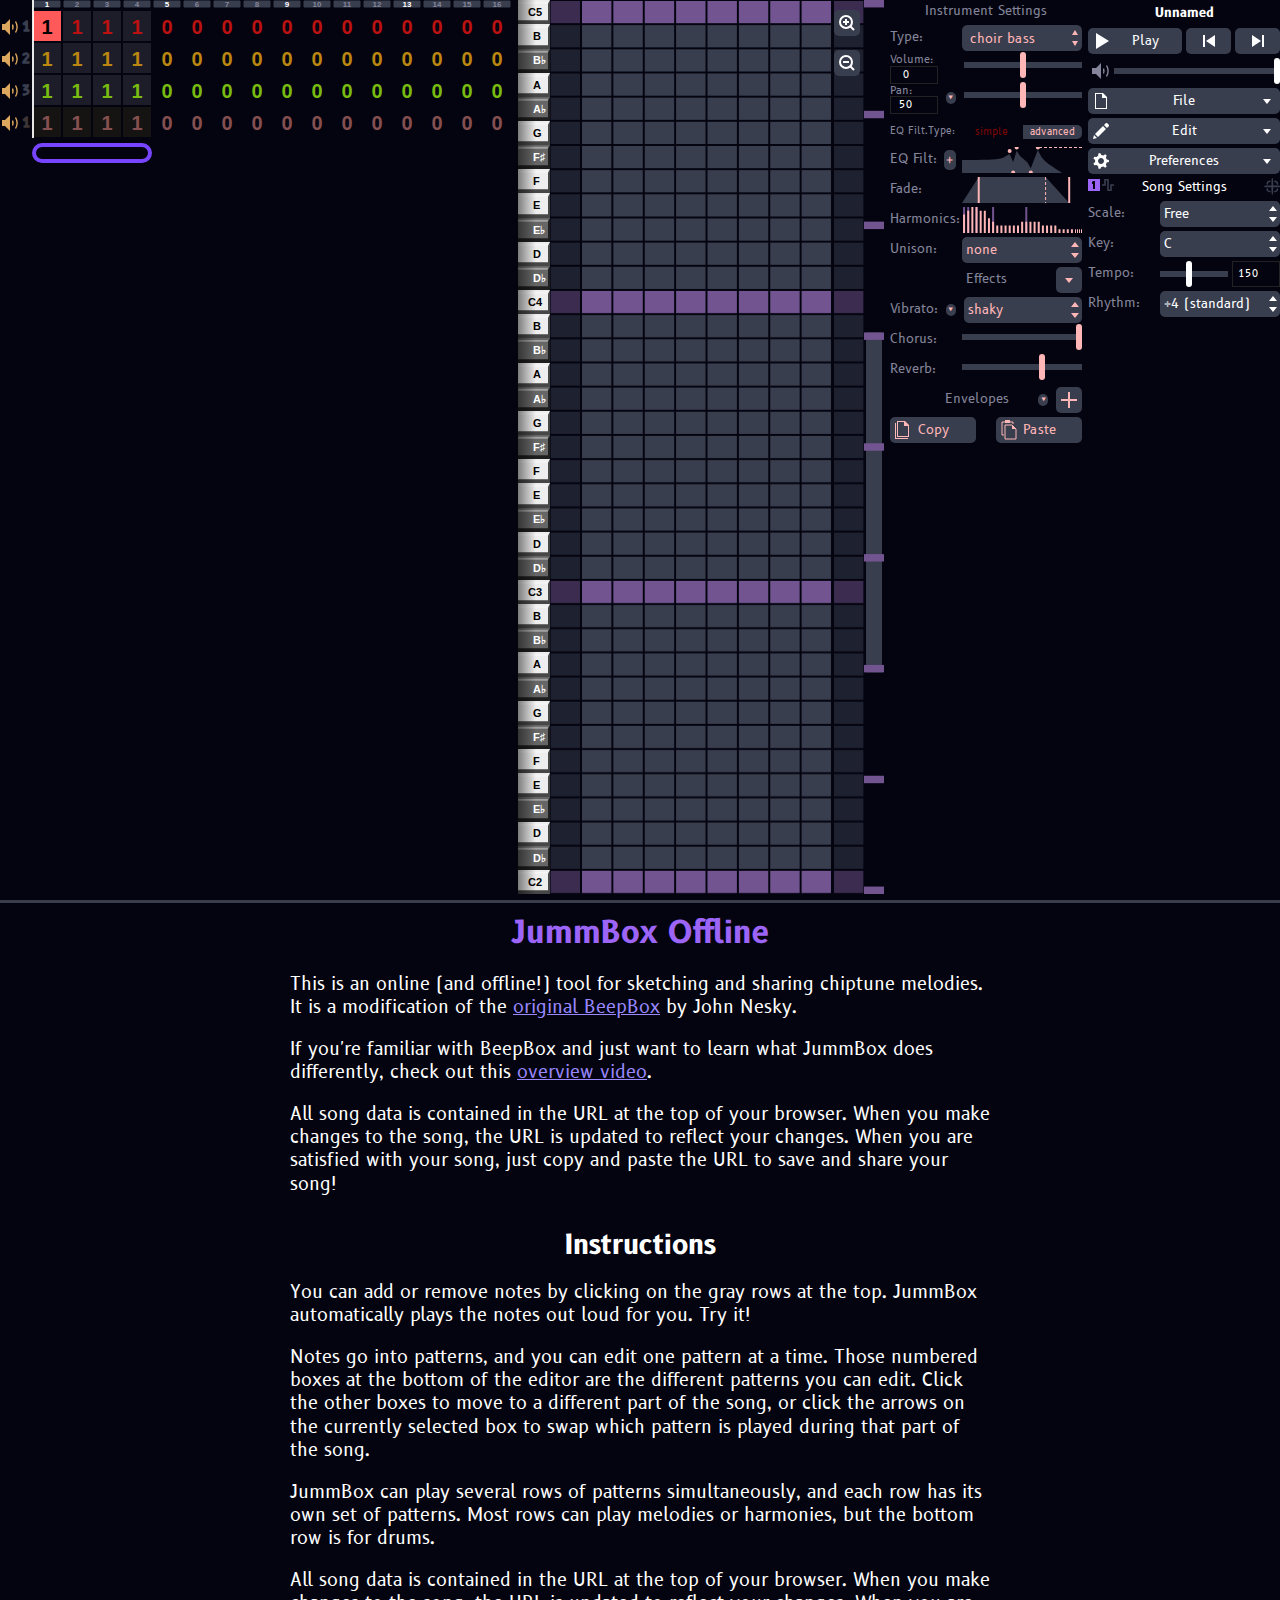
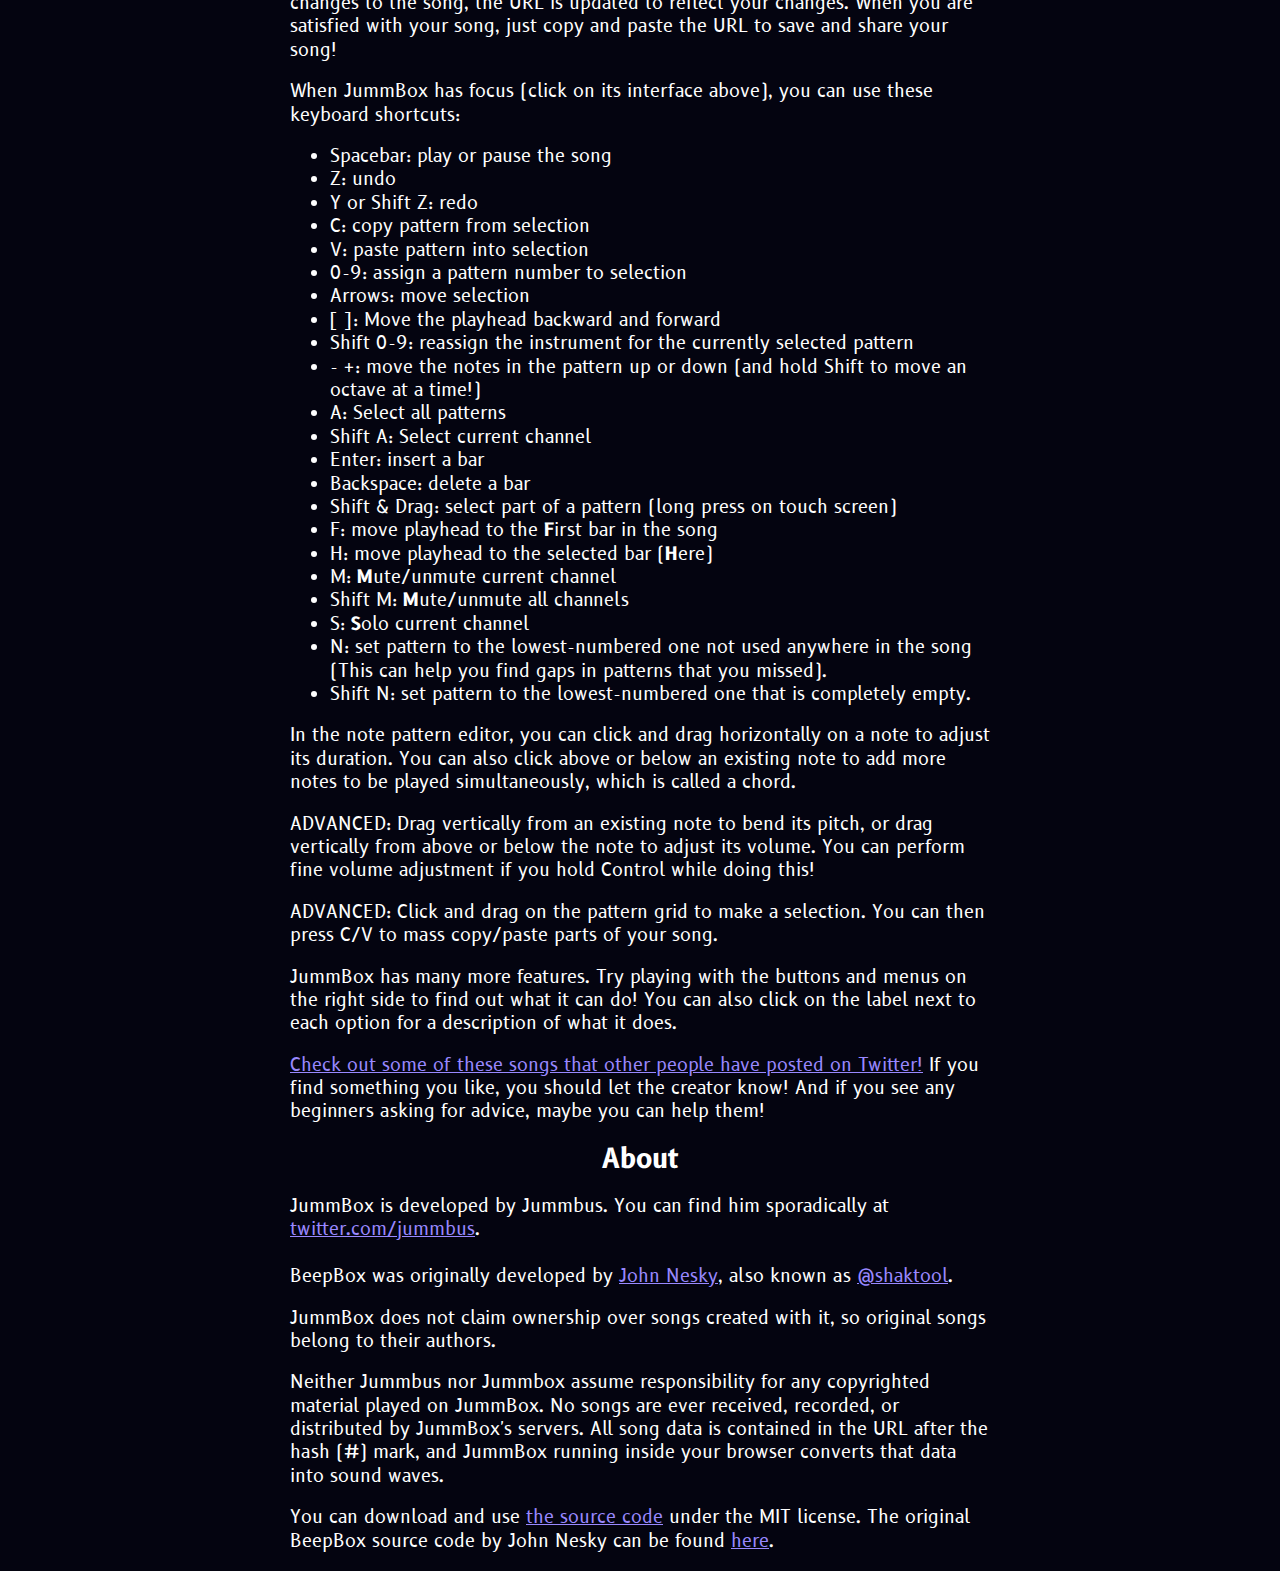
==== jummbox_offline.html @ 0d157c4c "typescript is terrible bro" ====
<!DOCTYPE html>
<html lang="en">
<head>
    <link rel='shortcut icon' type='image/x-icon' href='./favicon.ico' />
    <!-- CDN for jQuery and select2 -->
	<!--
    <script src="offline_deps/jquery-3.4.1.min.js"></script>
    <link href="offline_deps/select2.min.css" rel="stylesheet" />
    <script src="offline_deps/select2.min.js"></script>
	-->
	<script>
/*! jQuery v3.4.1 | (c) JS Foundation and other contributors | jquery.org/license */
!function(e,t){"use strict";"object"==typeof module&&"object"==typeof module.exports?module.exports=e.document?t(e,!0):function(e){if(!e.document)throw new Error("jQuery requires a window with a document");return t(e)}:t(e)}("undefined"!=typeof window?window:this,function(C,e){"use strict";var t=[],E=C.document,r=Object.getPrototypeOf,s=t.slice,g=t.concat,u=t.push,i=t.indexOf,n={},o=n.toString,v=n.hasOwnProperty,a=v.toString,l=a.call(Object),y={},m=function(e){return"function"==typeof e&&"number"!=typeof e.nodeType},x=function(e){return null!=e&&e===e.window},c={type:!0,src:!0,nonce:!0,noModule:!0};function b(e,t,n){var r,i,o=(n=n||E).createElement("script");if(o.text=e,t)for(r in c)(i=t[r]||t.getAttribute&&t.getAttribute(r))&&o.setAttribute(r,i);n.head.appendChild(o).parentNode.removeChild(o)}function w(e){return null==e?e+"":"object"==typeof e||"function"==typeof e?n[o.call(e)]||"object":typeof e}var f="3.4.1",k=function(e,t){return new k.fn.init(e,t)},p=/^[\s\uFEFF\xA0]+|[\s\uFEFF\xA0]+$/g;function d(e){var t=!!e&&"length"in e&&e.length,n=w(e);return!m(e)&&!x(e)&&("array"===n||0===t||"number"==typeof t&&0<t&&t-1 in e)}k.fn=k.prototype={jquery:f,constructor:k,length:0,toArray:function(){return s.call(this)},get:function(e){return null==e?s.call(this):e<0?this[e+this.length]:this[e]},pushStack:function(e){var t=k.merge(this.constructor(),e);return t.prevObject=this,t},each:function(e){return k.each(this,e)},map:function(n){return this.pushStack(k.map(this,function(e,t){return n.call(e,t,e)}))},slice:function(){return this.pushStack(s.apply(this,arguments))},first:function(){return this.eq(0)},last:function(){return this.eq(-1)},eq:function(e){var t=this.length,n=+e+(e<0?t:0);return this.pushStack(0<=n&&n<t?[this[n]]:[])},end:function(){return this.prevObject||this.constructor()},push:u,sort:t.sort,splice:t.splice},k.extend=k.fn.extend=function(){var e,t,n,r,i,o,a=arguments[0]||{},s=1,u=arguments.length,l=!1;for("boolean"==typeof a&&(l=a,a=arguments[s]||{},s++),"object"==typeof a||m(a)||(a={}),s===u&&(a=this,s--);s<u;s++)if(null!=(e=arguments[s]))for(t in e)r=e[t],"__proto__"!==t&&a!==r&&(l&&r&&(k.isPlainObject(r)||(i=Array.isArray(r)))?(n=a[t],o=i&&!Array.isArray(n)?[]:i||k.isPlainObject(n)?n:{},i=!1,a[t]=k.extend(l,o,r)):void 0!==r&&(a[t]=r));return a},k.extend({expando:"jQuery"+(f+Math.random()).replace(/\D/g,""),isReady:!0,error:function(e){throw new Error(e)},noop:function(){},isPlainObject:function(e){var t,n;return!(!e||"[object Object]"!==o.call(e))&&(!(t=r(e))||"function"==typeof(n=v.call(t,"constructor")&&t.constructor)&&a.call(n)===l)},isEmptyObject:function(e){var t;for(t in e)return!1;return!0},globalEval:function(e,t){b(e,{nonce:t&&t.nonce})},each:function(e,t){var n,r=0;if(d(e)){for(n=e.length;r<n;r++)if(!1===t.call(e[r],r,e[r]))break}else for(r in e)if(!1===t.call(e[r],r,e[r]))break;return e},trim:function(e){return null==e?"":(e+"").replace(p,"")},makeArray:function(e,t){var n=t||[];return null!=e&&(d(Object(e))?k.merge(n,"string"==typeof e?[e]:e):u.call(n,e)),n},inArray:function(e,t,n){return null==t?-1:i.call(t,e,n)},merge:function(e,t){for(var n=+t.length,r=0,i=e.length;r<n;r++)e[i++]=t[r];return e.length=i,e},grep:function(e,t,n){for(var r=[],i=0,o=e.length,a=!n;i<o;i++)!t(e[i],i)!==a&&r.push(e[i]);return r},map:function(e,t,n){var r,i,o=0,a=[];if(d(e))for(r=e.length;o<r;o++)null!=(i=t(e[o],o,n))&&a.push(i);else for(o in e)null!=(i=t(e[o],o,n))&&a.push(i);return g.apply([],a)},guid:1,support:y}),"function"==typeof Symbol&&(k.fn[Symbol.iterator]=t[Symbol.iterator]),k.each("Boolean Number String Function Array Date RegExp Object Error Symbol".split(" "),function(e,t){n["[object "+t+"]"]=t.toLowerCase()});var h=function(n){var e,d,b,o,i,h,f,g,w,u,l,T,C,a,E,v,s,c,y,k="sizzle"+1*new Date,m=n.document,S=0,r=0,p=ue(),x=ue(),N=ue(),A=ue(),D=function(e,t){return e===t&&(l=!0),0},j={}.hasOwnProperty,t=[],q=t.pop,L=t.push,H=t.push,O=t.slice,P=function(e,t){for(var n=0,r=e.length;n<r;n++)if(e[n]===t)return n;return-1},R="checked|selected|async|autofocus|autoplay|controls|defer|disabled|hidden|ismap|loop|multiple|open|readonly|required|scoped",M="[\\x20\\t\\r\\n\\f]",I="(?:\\\\.|[\\w-]|[^\0-\\xa0])+",W="\\["+M+"*("+I+")(?:"+M+"*([*^$|!~]?=)"+M+"*(?:'((?:\\\\.|[^\\\\'])*)'|\"((?:\\\\.|[^\\\\\"])*)\"|("+I+"))|)"+M+"*\\]",$=":("+I+")(?:\\((('((?:\\\\.|[^\\\\'])*)'|\"((?:\\\\.|[^\\\\\"])*)\")|((?:\\\\.|[^\\\\()[\\]]|"+W+")*)|.*)\\)|)",F=new RegExp(M+"+","g"),B=new RegExp("^"+M+"+|((?:^|[^\\\\])(?:\\\\.)*)"+M+"+$","g"),_=new RegExp("^"+M+"*,"+M+"*"),z=new RegExp("^"+M+"*([>+~]|"+M+")"+M+"*"),U=new RegExp(M+"|>"),X=new RegExp($),V=new RegExp("^"+I+"$"),G={ID:new RegExp("^#("+I+")"),CLASS:new RegExp("^\\.("+I+")"),TAG:new RegExp("^("+I+"|[*])"),ATTR:new RegExp("^"+W),PSEUDO:new RegExp("^"+$),CHILD:new RegExp("^:(only|first|last|nth|nth-last)-(child|of-type)(?:\\("+M+"*(even|odd|(([+-]|)(\\d*)n|)"+M+"*(?:([+-]|)"+M+"*(\\d+)|))"+M+"*\\)|)","i"),bool:new RegExp("^(?:"+R+")$","i"),needsContext:new RegExp("^"+M+"*[>+~]|:(even|odd|eq|gt|lt|nth|first|last)(?:\\("+M+"*((?:-\\d)?\\d*)"+M+"*\\)|)(?=[^-]|$)","i")},Y=/HTML$/i,Q=/^(?:input|select|textarea|button)$/i,J=/^h\d$/i,K=/^[^{]+\{\s*\[native \w/,Z=/^(?:#([\w-]+)|(\w+)|\.([\w-]+))$/,ee=/[+~]/,te=new RegExp("\\\\([\\da-f]{1,6}"+M+"?|("+M+")|.)","ig"),ne=function(e,t,n){var r="0x"+t-65536;return r!=r||n?t:r<0?String.fromCharCode(r+65536):String.fromCharCode(r>>10|55296,1023&r|56320)},re=/([\0-\x1f\x7f]|^-?\d)|^-$|[^\0-\x1f\x7f-\uFFFF\w-]/g,ie=function(e,t){return t?"\0"===e?"\ufffd":e.slice(0,-1)+"\\"+e.charCodeAt(e.length-1).toString(16)+" ":"\\"+e},oe=function(){T()},ae=be(function(e){return!0===e.disabled&&"fieldset"===e.nodeName.toLowerCase()},{dir:"parentNode",next:"legend"});try{H.apply(t=O.call(m.childNodes),m.childNodes),t[m.childNodes.length].nodeType}catch(e){H={apply:t.length?function(e,t){L.apply(e,O.call(t))}:function(e,t){var n=e.length,r=0;while(e[n++]=t[r++]);e.length=n-1}}}function se(t,e,n,r){var i,o,a,s,u,l,c,f=e&&e.ownerDocument,p=e?e.nodeType:9;if(n=n||[],"string"!=typeof t||!t||1!==p&&9!==p&&11!==p)return n;if(!r&&((e?e.ownerDocument||e:m)!==C&&T(e),e=e||C,E)){if(11!==p&&(u=Z.exec(t)))if(i=u[1]){if(9===p){if(!(a=e.getElementById(i)))return n;if(a.id===i)return n.push(a),n}else if(f&&(a=f.getElementById(i))&&y(e,a)&&a.id===i)return n.push(a),n}else{if(u[2])return H.apply(n,e.getElementsByTagName(t)),n;if((i=u[3])&&d.getElementsByClassName&&e.getElementsByClassName)return H.apply(n,e.getElementsByClassName(i)),n}if(d.qsa&&!A[t+" "]&&(!v||!v.test(t))&&(1!==p||"object"!==e.nodeName.toLowerCase())){if(c=t,f=e,1===p&&U.test(t)){(s=e.getAttribute("id"))?s=s.replace(re,ie):e.setAttribute("id",s=k),o=(l=h(t)).length;while(o--)l[o]="#"+s+" "+xe(l[o]);c=l.join(","),f=ee.test(t)&&ye(e.parentNode)||e}try{return H.apply(n,f.querySelectorAll(c)),n}catch(e){A(t,!0)}finally{s===k&&e.removeAttribute("id")}}}return g(t.replace(B,"$1"),e,n,r)}function ue(){var r=[];return function e(t,n){return r.push(t+" ")>b.cacheLength&&delete e[r.shift()],e[t+" "]=n}}function le(e){return e[k]=!0,e}function ce(e){var t=C.createElement("fieldset");try{return!!e(t)}catch(e){return!1}finally{t.parentNode&&t.parentNode.removeChild(t),t=null}}function fe(e,t){var n=e.split("|"),r=n.length;while(r--)b.attrHandle[n[r]]=t}function pe(e,t){var n=t&&e,r=n&&1===e.nodeType&&1===t.nodeType&&e.sourceIndex-t.sourceIndex;if(r)return r;if(n)while(n=n.nextSibling)if(n===t)return-1;return e?1:-1}function de(t){return function(e){return"input"===e.nodeName.toLowerCase()&&e.type===t}}function he(n){return function(e){var t=e.nodeName.toLowerCase();return("input"===t||"button"===t)&&e.type===n}}function ge(t){return function(e){return"form"in e?e.parentNode&&!1===e.disabled?"label"in e?"label"in e.parentNode?e.parentNode.disabled===t:e.disabled===t:e.isDisabled===t||e.isDisabled!==!t&&ae(e)===t:e.disabled===t:"label"in e&&e.disabled===t}}function ve(a){return le(function(o){return o=+o,le(function(e,t){var n,r=a([],e.length,o),i=r.length;while(i--)e[n=r[i]]&&(e[n]=!(t[n]=e[n]))})})}function ye(e){return e&&"undefined"!=typeof e.getElementsByTagName&&e}for(e in d=se.support={},i=se.isXML=function(e){var t=e.namespaceURI,n=(e.ownerDocument||e).documentElement;return!Y.test(t||n&&n.nodeName||"HTML")},T=se.setDocument=function(e){var t,n,r=e?e.ownerDocument||e:m;return r!==C&&9===r.nodeType&&r.documentElement&&(a=(C=r).documentElement,E=!i(C),m!==C&&(n=C.defaultView)&&n.top!==n&&(n.addEventListener?n.addEventListener("unload",oe,!1):n.attachEvent&&n.attachEvent("onunload",oe)),d.attributes=ce(function(e){return e.className="i",!e.getAttribute("className")}),d.getElementsByTagName=ce(function(e){return e.appendChild(C.createComment("")),!e.getElementsByTagName("*").length}),d.getElementsByClassName=K.test(C.getElementsByClassName),d.getById=ce(function(e){return a.appendChild(e).id=k,!C.getElementsByName||!C.getElementsByName(k).length}),d.getById?(b.filter.ID=function(e){var t=e.replace(te,ne);return function(e){return e.getAttribute("id")===t}},b.find.ID=function(e,t){if("undefined"!=typeof t.getElementById&&E){var n=t.getElementById(e);return n?[n]:[]}}):(b.filter.ID=function(e){var n=e.replace(te,ne);return function(e){var t="undefined"!=typeof e.getAttributeNode&&e.getAttributeNode("id");return t&&t.value===n}},b.find.ID=function(e,t){if("undefined"!=typeof t.getElementById&&E){var n,r,i,o=t.getElementById(e);if(o){if((n=o.getAttributeNode("id"))&&n.value===e)return[o];i=t.getElementsByName(e),r=0;while(o=i[r++])if((n=o.getAttributeNode("id"))&&n.value===e)return[o]}return[]}}),b.find.TAG=d.getElementsByTagName?function(e,t){return"undefined"!=typeof t.getElementsByTagName?t.getElementsByTagName(e):d.qsa?t.querySelectorAll(e):void 0}:function(e,t){var n,r=[],i=0,o=t.getElementsByTagName(e);if("*"===e){while(n=o[i++])1===n.nodeType&&r.push(n);return r}return o},b.find.CLASS=d.getElementsByClassName&&function(e,t){if("undefined"!=typeof t.getElementsByClassName&&E)return t.getElementsByClassName(e)},s=[],v=[],(d.qsa=K.test(C.querySelectorAll))&&(ce(function(e){a.appendChild(e).innerHTML="<a id='"+k+"'></a><select id='"+k+"-\r\\' msallowcapture=''><option selected=''></option></select>",e.querySelectorAll("[msallowcapture^='']").length&&v.push("[*^$]="+M+"*(?:''|\"\")"),e.querySelectorAll("[selected]").length||v.push("\\["+M+"*(?:value|"+R+")"),e.querySelectorAll("[id~="+k+"-]").length||v.push("~="),e.querySelectorAll(":checked").length||v.push(":checked"),e.querySelectorAll("a#"+k+"+*").length||v.push(".#.+[+~]")}),ce(function(e){e.innerHTML="<a href='' disabled='disabled'></a><select disabled='disabled'><option/></select>";var t=C.createElement("input");t.setAttribute("type","hidden"),e.appendChild(t).setAttribute("name","D"),e.querySelectorAll("[name=d]").length&&v.push("name"+M+"*[*^$|!~]?="),2!==e.querySelectorAll(":enabled").length&&v.push(":enabled",":disabled"),a.appendChild(e).disabled=!0,2!==e.querySelectorAll(":disabled").length&&v.push(":enabled",":disabled"),e.querySelectorAll("*,:x"),v.push(",.*:")})),(d.matchesSelector=K.test(c=a.matches||a.webkitMatchesSelector||a.mozMatchesSelector||a.oMatchesSelector||a.msMatchesSelector))&&ce(function(e){d.disconnectedMatch=c.call(e,"*"),c.call(e,"[s!='']:x"),s.push("!=",$)}),v=v.length&&new RegExp(v.join("|")),s=s.length&&new RegExp(s.join("|")),t=K.test(a.compareDocumentPosition),y=t||K.test(a.contains)?function(e,t){var n=9===e.nodeType?e.documentElement:e,r=t&&t.parentNode;return e===r||!(!r||1!==r.nodeType||!(n.contains?n.contains(r):e.compareDocumentPosition&&16&e.compareDocumentPosition(r)))}:function(e,t){if(t)while(t=t.parentNode)if(t===e)return!0;return!1},D=t?function(e,t){if(e===t)return l=!0,0;var n=!e.compareDocumentPosition-!t.compareDocumentPosition;return n||(1&(n=(e.ownerDocument||e)===(t.ownerDocument||t)?e.compareDocumentPosition(t):1)||!d.sortDetached&&t.compareDocumentPosition(e)===n?e===C||e.ownerDocument===m&&y(m,e)?-1:t===C||t.ownerDocument===m&&y(m,t)?1:u?P(u,e)-P(u,t):0:4&n?-1:1)}:function(e,t){if(e===t)return l=!0,0;var n,r=0,i=e.parentNode,o=t.parentNode,a=[e],s=[t];if(!i||!o)return e===C?-1:t===C?1:i?-1:o?1:u?P(u,e)-P(u,t):0;if(i===o)return pe(e,t);n=e;while(n=n.parentNode)a.unshift(n);n=t;while(n=n.parentNode)s.unshift(n);while(a[r]===s[r])r++;return r?pe(a[r],s[r]):a[r]===m?-1:s[r]===m?1:0}),C},se.matches=function(e,t){return se(e,null,null,t)},se.matchesSelector=function(e,t){if((e.ownerDocument||e)!==C&&T(e),d.matchesSelector&&E&&!A[t+" "]&&(!s||!s.test(t))&&(!v||!v.test(t)))try{var n=c.call(e,t);if(n||d.disconnectedMatch||e.document&&11!==e.document.nodeType)return n}catch(e){A(t,!0)}return 0<se(t,C,null,[e]).length},se.contains=function(e,t){return(e.ownerDocument||e)!==C&&T(e),y(e,t)},se.attr=function(e,t){(e.ownerDocument||e)!==C&&T(e);var n=b.attrHandle[t.toLowerCase()],r=n&&j.call(b.attrHandle,t.toLowerCase())?n(e,t,!E):void 0;return void 0!==r?r:d.attributes||!E?e.getAttribute(t):(r=e.getAttributeNode(t))&&r.specified?r.value:null},se.escape=function(e){return(e+"").replace(re,ie)},se.error=function(e){throw new Error("Syntax error, unrecognized expression: "+e)},se.uniqueSort=function(e){var t,n=[],r=0,i=0;if(l=!d.detectDuplicates,u=!d.sortStable&&e.slice(0),e.sort(D),l){while(t=e[i++])t===e[i]&&(r=n.push(i));while(r--)e.splice(n[r],1)}return u=null,e},o=se.getText=function(e){var t,n="",r=0,i=e.nodeType;if(i){if(1===i||9===i||11===i){if("string"==typeof e.textContent)return e.textContent;for(e=e.firstChild;e;e=e.nextSibling)n+=o(e)}else if(3===i||4===i)return e.nodeValue}else while(t=e[r++])n+=o(t);return n},(b=se.selectors={cacheLength:50,createPseudo:le,match:G,attrHandle:{},find:{},relative:{">":{dir:"parentNode",first:!0}," ":{dir:"parentNode"},"+":{dir:"previousSibling",first:!0},"~":{dir:"previousSibling"}},preFilter:{ATTR:function(e){return e[1]=e[1].replace(te,ne),e[3]=(e[3]||e[4]||e[5]||"").replace(te,ne),"~="===e[2]&&(e[3]=" "+e[3]+" "),e.slice(0,4)},CHILD:function(e){return e[1]=e[1].toLowerCase(),"nth"===e[1].slice(0,3)?(e[3]||se.error(e[0]),e[4]=+(e[4]?e[5]+(e[6]||1):2*("even"===e[3]||"odd"===e[3])),e[5]=+(e[7]+e[8]||"odd"===e[3])):e[3]&&se.error(e[0]),e},PSEUDO:function(e){var t,n=!e[6]&&e[2];return G.CHILD.test(e[0])?null:(e[3]?e[2]=e[4]||e[5]||"":n&&X.test(n)&&(t=h(n,!0))&&(t=n.indexOf(")",n.length-t)-n.length)&&(e[0]=e[0].slice(0,t),e[2]=n.slice(0,t)),e.slice(0,3))}},filter:{TAG:function(e){var t=e.replace(te,ne).toLowerCase();return"*"===e?function(){return!0}:function(e){return e.nodeName&&e.nodeName.toLowerCase()===t}},CLASS:function(e){var t=p[e+" "];return t||(t=new RegExp("(^|"+M+")"+e+"("+M+"|$)"))&&p(e,function(e){return t.test("string"==typeof e.className&&e.className||"undefined"!=typeof e.getAttribute&&e.getAttribute("class")||"")})},ATTR:function(n,r,i){return function(e){var t=se.attr(e,n);return null==t?"!="===r:!r||(t+="","="===r?t===i:"!="===r?t!==i:"^="===r?i&&0===t.indexOf(i):"*="===r?i&&-1<t.indexOf(i):"$="===r?i&&t.slice(-i.length)===i:"~="===r?-1<(" "+t.replace(F," ")+" ").indexOf(i):"|="===r&&(t===i||t.slice(0,i.length+1)===i+"-"))}},CHILD:function(h,e,t,g,v){var y="nth"!==h.slice(0,3),m="last"!==h.slice(-4),x="of-type"===e;return 1===g&&0===v?function(e){return!!e.parentNode}:function(e,t,n){var r,i,o,a,s,u,l=y!==m?"nextSibling":"previousSibling",c=e.parentNode,f=x&&e.nodeName.toLowerCase(),p=!n&&!x,d=!1;if(c){if(y){while(l){a=e;while(a=a[l])if(x?a.nodeName.toLowerCase()===f:1===a.nodeType)return!1;u=l="only"===h&&!u&&"nextSibling"}return!0}if(u=[m?c.firstChild:c.lastChild],m&&p){d=(s=(r=(i=(o=(a=c)[k]||(a[k]={}))[a.uniqueID]||(o[a.uniqueID]={}))[h]||[])[0]===S&&r[1])&&r[2],a=s&&c.childNodes[s];while(a=++s&&a&&a[l]||(d=s=0)||u.pop())if(1===a.nodeType&&++d&&a===e){i[h]=[S,s,d];break}}else if(p&&(d=s=(r=(i=(o=(a=e)[k]||(a[k]={}))[a.uniqueID]||(o[a.uniqueID]={}))[h]||[])[0]===S&&r[1]),!1===d)while(a=++s&&a&&a[l]||(d=s=0)||u.pop())if((x?a.nodeName.toLowerCase()===f:1===a.nodeType)&&++d&&(p&&((i=(o=a[k]||(a[k]={}))[a.uniqueID]||(o[a.uniqueID]={}))[h]=[S,d]),a===e))break;return(d-=v)===g||d%g==0&&0<=d/g}}},PSEUDO:function(e,o){var t,a=b.pseudos[e]||b.setFilters[e.toLowerCase()]||se.error("unsupported pseudo: "+e);return a[k]?a(o):1<a.length?(t=[e,e,"",o],b.setFilters.hasOwnProperty(e.toLowerCase())?le(function(e,t){var n,r=a(e,o),i=r.length;while(i--)e[n=P(e,r[i])]=!(t[n]=r[i])}):function(e){return a(e,0,t)}):a}},pseudos:{not:le(function(e){var r=[],i=[],s=f(e.replace(B,"$1"));return s[k]?le(function(e,t,n,r){var i,o=s(e,null,r,[]),a=e.length;while(a--)(i=o[a])&&(e[a]=!(t[a]=i))}):function(e,t,n){return r[0]=e,s(r,null,n,i),r[0]=null,!i.pop()}}),has:le(function(t){return function(e){return 0<se(t,e).length}}),contains:le(function(t){return t=t.replace(te,ne),function(e){return-1<(e.textContent||o(e)).indexOf(t)}}),lang:le(function(n){return V.test(n||"")||se.error("unsupported lang: "+n),n=n.replace(te,ne).toLowerCase(),function(e){var t;do{if(t=E?e.lang:e.getAttribute("xml:lang")||e.getAttribute("lang"))return(t=t.toLowerCase())===n||0===t.indexOf(n+"-")}while((e=e.parentNode)&&1===e.nodeType);return!1}}),target:function(e){var t=n.location&&n.location.hash;return t&&t.slice(1)===e.id},root:function(e){return e===a},focus:function(e){return e===C.activeElement&&(!C.hasFocus||C.hasFocus())&&!!(e.type||e.href||~e.tabIndex)},enabled:ge(!1),disabled:ge(!0),checked:function(e){var t=e.nodeName.toLowerCase();return"input"===t&&!!e.checked||"option"===t&&!!e.selected},selected:function(e){return e.parentNode&&e.parentNode.selectedIndex,!0===e.selected},empty:function(e){for(e=e.firstChild;e;e=e.nextSibling)if(e.nodeType<6)return!1;return!0},parent:function(e){return!b.pseudos.empty(e)},header:function(e){return J.test(e.nodeName)},input:function(e){return Q.test(e.nodeName)},button:function(e){var t=e.nodeName.toLowerCase();return"input"===t&&"button"===e.type||"button"===t},text:function(e){var t;return"input"===e.nodeName.toLowerCase()&&"text"===e.type&&(null==(t=e.getAttribute("type"))||"text"===t.toLowerCase())},first:ve(function(){return[0]}),last:ve(function(e,t){return[t-1]}),eq:ve(function(e,t,n){return[n<0?n+t:n]}),even:ve(function(e,t){for(var n=0;n<t;n+=2)e.push(n);return e}),odd:ve(function(e,t){for(var n=1;n<t;n+=2)e.push(n);return e}),lt:ve(function(e,t,n){for(var r=n<0?n+t:t<n?t:n;0<=--r;)e.push(r);return e}),gt:ve(function(e,t,n){for(var r=n<0?n+t:n;++r<t;)e.push(r);return e})}}).pseudos.nth=b.pseudos.eq,{radio:!0,checkbox:!0,file:!0,password:!0,image:!0})b.pseudos[e]=de(e);for(e in{submit:!0,reset:!0})b.pseudos[e]=he(e);function me(){}function xe(e){for(var t=0,n=e.length,r="";t<n;t++)r+=e[t].value;return r}function be(s,e,t){var u=e.dir,l=e.next,c=l||u,f=t&&"parentNode"===c,p=r++;return e.first?function(e,t,n){while(e=e[u])if(1===e.nodeType||f)return s(e,t,n);return!1}:function(e,t,n){var r,i,o,a=[S,p];if(n){while(e=e[u])if((1===e.nodeType||f)&&s(e,t,n))return!0}else while(e=e[u])if(1===e.nodeType||f)if(i=(o=e[k]||(e[k]={}))[e.uniqueID]||(o[e.uniqueID]={}),l&&l===e.nodeName.toLowerCase())e=e[u]||e;else{if((r=i[c])&&r[0]===S&&r[1]===p)return a[2]=r[2];if((i[c]=a)[2]=s(e,t,n))return!0}return!1}}function we(i){return 1<i.length?function(e,t,n){var r=i.length;while(r--)if(!i[r](e,t,n))return!1;return!0}:i[0]}function Te(e,t,n,r,i){for(var o,a=[],s=0,u=e.length,l=null!=t;s<u;s++)(o=e[s])&&(n&&!n(o,r,i)||(a.push(o),l&&t.push(s)));return a}function Ce(d,h,g,v,y,e){return v&&!v[k]&&(v=Ce(v)),y&&!y[k]&&(y=Ce(y,e)),le(function(e,t,n,r){var i,o,a,s=[],u=[],l=t.length,c=e||function(e,t,n){for(var r=0,i=t.length;r<i;r++)se(e,t[r],n);return n}(h||"*",n.nodeType?[n]:n,[]),f=!d||!e&&h?c:Te(c,s,d,n,r),p=g?y||(e?d:l||v)?[]:t:f;if(g&&g(f,p,n,r),v){i=Te(p,u),v(i,[],n,r),o=i.length;while(o--)(a=i[o])&&(p[u[o]]=!(f[u[o]]=a))}if(e){if(y||d){if(y){i=[],o=p.length;while(o--)(a=p[o])&&i.push(f[o]=a);y(null,p=[],i,r)}o=p.length;while(o--)(a=p[o])&&-1<(i=y?P(e,a):s[o])&&(e[i]=!(t[i]=a))}}else p=Te(p===t?p.splice(l,p.length):p),y?y(null,t,p,r):H.apply(t,p)})}function Ee(e){for(var i,t,n,r=e.length,o=b.relative[e[0].type],a=o||b.relative[" "],s=o?1:0,u=be(function(e){return e===i},a,!0),l=be(function(e){return-1<P(i,e)},a,!0),c=[function(e,t,n){var r=!o&&(n||t!==w)||((i=t).nodeType?u(e,t,n):l(e,t,n));return i=null,r}];s<r;s++)if(t=b.relative[e[s].type])c=[be(we(c),t)];else{if((t=b.filter[e[s].type].apply(null,e[s].matches))[k]){for(n=++s;n<r;n++)if(b.relative[e[n].type])break;return Ce(1<s&&we(c),1<s&&xe(e.slice(0,s-1).concat({value:" "===e[s-2].type?"*":""})).replace(B,"$1"),t,s<n&&Ee(e.slice(s,n)),n<r&&Ee(e=e.slice(n)),n<r&&xe(e))}c.push(t)}return we(c)}return me.prototype=b.filters=b.pseudos,b.setFilters=new me,h=se.tokenize=function(e,t){var n,r,i,o,a,s,u,l=x[e+" "];if(l)return t?0:l.slice(0);a=e,s=[],u=b.preFilter;while(a){for(o in n&&!(r=_.exec(a))||(r&&(a=a.slice(r[0].length)||a),s.push(i=[])),n=!1,(r=z.exec(a))&&(n=r.shift(),i.push({value:n,type:r[0].replace(B," ")}),a=a.slice(n.length)),b.filter)!(r=G[o].exec(a))||u[o]&&!(r=u[o](r))||(n=r.shift(),i.push({value:n,type:o,matches:r}),a=a.slice(n.length));if(!n)break}return t?a.length:a?se.error(e):x(e,s).slice(0)},f=se.compile=function(e,t){var n,v,y,m,x,r,i=[],o=[],a=N[e+" "];if(!a){t||(t=h(e)),n=t.length;while(n--)(a=Ee(t[n]))[k]?i.push(a):o.push(a);(a=N(e,(v=o,m=0<(y=i).length,x=0<v.length,r=function(e,t,n,r,i){var o,a,s,u=0,l="0",c=e&&[],f=[],p=w,d=e||x&&b.find.TAG("*",i),h=S+=null==p?1:Math.random()||.1,g=d.length;for(i&&(w=t===C||t||i);l!==g&&null!=(o=d[l]);l++){if(x&&o){a=0,t||o.ownerDocument===C||(T(o),n=!E);while(s=v[a++])if(s(o,t||C,n)){r.push(o);break}i&&(S=h)}m&&((o=!s&&o)&&u--,e&&c.push(o))}if(u+=l,m&&l!==u){a=0;while(s=y[a++])s(c,f,t,n);if(e){if(0<u)while(l--)c[l]||f[l]||(f[l]=q.call(r));f=Te(f)}H.apply(r,f),i&&!e&&0<f.length&&1<u+y.length&&se.uniqueSort(r)}return i&&(S=h,w=p),c},m?le(r):r))).selector=e}return a},g=se.select=function(e,t,n,r){var i,o,a,s,u,l="function"==typeof e&&e,c=!r&&h(e=l.selector||e);if(n=n||[],1===c.length){if(2<(o=c[0]=c[0].slice(0)).length&&"ID"===(a=o[0]).type&&9===t.nodeType&&E&&b.relative[o[1].type]){if(!(t=(b.find.ID(a.matches[0].replace(te,ne),t)||[])[0]))return n;l&&(t=t.parentNode),e=e.slice(o.shift().value.length)}i=G.needsContext.test(e)?0:o.length;while(i--){if(a=o[i],b.relative[s=a.type])break;if((u=b.find[s])&&(r=u(a.matches[0].replace(te,ne),ee.test(o[0].type)&&ye(t.parentNode)||t))){if(o.splice(i,1),!(e=r.length&&xe(o)))return H.apply(n,r),n;break}}}return(l||f(e,c))(r,t,!E,n,!t||ee.test(e)&&ye(t.parentNode)||t),n},d.sortStable=k.split("").sort(D).join("")===k,d.detectDuplicates=!!l,T(),d.sortDetached=ce(function(e){return 1&e.compareDocumentPosition(C.createElement("fieldset"))}),ce(function(e){return e.innerHTML="<a href='#'></a>","#"===e.firstChild.getAttribute("href")})||fe("type|href|height|width",function(e,t,n){if(!n)return e.getAttribute(t,"type"===t.toLowerCase()?1:2)}),d.attributes&&ce(function(e){return e.innerHTML="<input/>",e.firstChild.setAttribute("value",""),""===e.firstChild.getAttribute("value")})||fe("value",function(e,t,n){if(!n&&"input"===e.nodeName.toLowerCase())return e.defaultValue}),ce(function(e){return null==e.getAttribute("disabled")})||fe(R,function(e,t,n){var r;if(!n)return!0===e[t]?t.toLowerCase():(r=e.getAttributeNode(t))&&r.specified?r.value:null}),se}(C);k.find=h,k.expr=h.selectors,k.expr[":"]=k.expr.pseudos,k.uniqueSort=k.unique=h.uniqueSort,k.text=h.getText,k.isXMLDoc=h.isXML,k.contains=h.contains,k.escapeSelector=h.escape;var T=function(e,t,n){var r=[],i=void 0!==n;while((e=e[t])&&9!==e.nodeType)if(1===e.nodeType){if(i&&k(e).is(n))break;r.push(e)}return r},S=function(e,t){for(var n=[];e;e=e.nextSibling)1===e.nodeType&&e!==t&&n.push(e);return n},N=k.expr.match.needsContext;function A(e,t){return e.nodeName&&e.nodeName.toLowerCase()===t.toLowerCase()}var D=/^<([a-z][^\/\0>:\x20\t\r\n\f]*)[\x20\t\r\n\f]*\/?>(?:<\/\1>|)$/i;function j(e,n,r){return m(n)?k.grep(e,function(e,t){return!!n.call(e,t,e)!==r}):n.nodeType?k.grep(e,function(e){return e===n!==r}):"string"!=typeof n?k.grep(e,function(e){return-1<i.call(n,e)!==r}):k.filter(n,e,r)}k.filter=function(e,t,n){var r=t[0];return n&&(e=":not("+e+")"),1===t.length&&1===r.nodeType?k.find.matchesSelector(r,e)?[r]:[]:k.find.matches(e,k.grep(t,function(e){return 1===e.nodeType}))},k.fn.extend({find:function(e){var t,n,r=this.length,i=this;if("string"!=typeof e)return this.pushStack(k(e).filter(function(){for(t=0;t<r;t++)if(k.contains(i[t],this))return!0}));for(n=this.pushStack([]),t=0;t<r;t++)k.find(e,i[t],n);return 1<r?k.uniqueSort(n):n},filter:function(e){return this.pushStack(j(this,e||[],!1))},not:function(e){return this.pushStack(j(this,e||[],!0))},is:function(e){return!!j(this,"string"==typeof e&&N.test(e)?k(e):e||[],!1).length}});var q,L=/^(?:\s*(<[\w\W]+>)[^>]*|#([\w-]+))$/;(k.fn.init=function(e,t,n){var r,i;if(!e)return this;if(n=n||q,"string"==typeof e){if(!(r="<"===e[0]&&">"===e[e.length-1]&&3<=e.length?[null,e,null]:L.exec(e))||!r[1]&&t)return!t||t.jquery?(t||n).find(e):this.constructor(t).find(e);if(r[1]){if(t=t instanceof k?t[0]:t,k.merge(this,k.parseHTML(r[1],t&&t.nodeType?t.ownerDocument||t:E,!0)),D.test(r[1])&&k.isPlainObject(t))for(r in t)m(this[r])?this[r](t[r]):this.attr(r,t[r]);return this}return(i=E.getElementById(r[2]))&&(this[0]=i,this.length=1),this}return e.nodeType?(this[0]=e,this.length=1,this):m(e)?void 0!==n.ready?n.ready(e):e(k):k.makeArray(e,this)}).prototype=k.fn,q=k(E);var H=/^(?:parents|prev(?:Until|All))/,O={children:!0,contents:!0,next:!0,prev:!0};function P(e,t){while((e=e[t])&&1!==e.nodeType);return e}k.fn.extend({has:function(e){var t=k(e,this),n=t.length;return this.filter(function(){for(var e=0;e<n;e++)if(k.contains(this,t[e]))return!0})},closest:function(e,t){var n,r=0,i=this.length,o=[],a="string"!=typeof e&&k(e);if(!N.test(e))for(;r<i;r++)for(n=this[r];n&&n!==t;n=n.parentNode)if(n.nodeType<11&&(a?-1<a.index(n):1===n.nodeType&&k.find.matchesSelector(n,e))){o.push(n);break}return this.pushStack(1<o.length?k.uniqueSort(o):o)},index:function(e){return e?"string"==typeof e?i.call(k(e),this[0]):i.call(this,e.jquery?e[0]:e):this[0]&&this[0].parentNode?this.first().prevAll().length:-1},add:function(e,t){return this.pushStack(k.uniqueSort(k.merge(this.get(),k(e,t))))},addBack:function(e){return this.add(null==e?this.prevObject:this.prevObject.filter(e))}}),k.each({parent:function(e){var t=e.parentNode;return t&&11!==t.nodeType?t:null},parents:function(e){return T(e,"parentNode")},parentsUntil:function(e,t,n){return T(e,"parentNode",n)},next:function(e){return P(e,"nextSibling")},prev:function(e){return P(e,"previousSibling")},nextAll:function(e){return T(e,"nextSibling")},prevAll:function(e){return T(e,"previousSibling")},nextUntil:function(e,t,n){return T(e,"nextSibling",n)},prevUntil:function(e,t,n){return T(e,"previousSibling",n)},siblings:function(e){return S((e.parentNode||{}).firstChild,e)},children:function(e){return S(e.firstChild)},contents:function(e){return"undefined"!=typeof e.contentDocument?e.contentDocument:(A(e,"template")&&(e=e.content||e),k.merge([],e.childNodes))}},function(r,i){k.fn[r]=function(e,t){var n=k.map(this,i,e);return"Until"!==r.slice(-5)&&(t=e),t&&"string"==typeof t&&(n=k.filter(t,n)),1<this.length&&(O[r]||k.uniqueSort(n),H.test(r)&&n.reverse()),this.pushStack(n)}});var R=/[^\x20\t\r\n\f]+/g;function M(e){return e}function I(e){throw e}function W(e,t,n,r){var i;try{e&&m(i=e.promise)?i.call(e).done(t).fail(n):e&&m(i=e.then)?i.call(e,t,n):t.apply(void 0,[e].slice(r))}catch(e){n.apply(void 0,[e])}}k.Callbacks=function(r){var e,n;r="string"==typeof r?(e=r,n={},k.each(e.match(R)||[],function(e,t){n[t]=!0}),n):k.extend({},r);var i,t,o,a,s=[],u=[],l=-1,c=function(){for(a=a||r.once,o=i=!0;u.length;l=-1){t=u.shift();while(++l<s.length)!1===s[l].apply(t[0],t[1])&&r.stopOnFalse&&(l=s.length,t=!1)}r.memory||(t=!1),i=!1,a&&(s=t?[]:"")},f={add:function(){return s&&(t&&!i&&(l=s.length-1,u.push(t)),function n(e){k.each(e,function(e,t){m(t)?r.unique&&f.has(t)||s.push(t):t&&t.length&&"string"!==w(t)&&n(t)})}(arguments),t&&!i&&c()),this},remove:function(){return k.each(arguments,function(e,t){var n;while(-1<(n=k.inArray(t,s,n)))s.splice(n,1),n<=l&&l--}),this},has:function(e){return e?-1<k.inArray(e,s):0<s.length},empty:function(){return s&&(s=[]),this},disable:function(){return a=u=[],s=t="",this},disabled:function(){return!s},lock:function(){return a=u=[],t||i||(s=t=""),this},locked:function(){return!!a},fireWith:function(e,t){return a||(t=[e,(t=t||[]).slice?t.slice():t],u.push(t),i||c()),this},fire:function(){return f.fireWith(this,arguments),this},fired:function(){return!!o}};return f},k.extend({Deferred:function(e){var o=[["notify","progress",k.Callbacks("memory"),k.Callbacks("memory"),2],["resolve","done",k.Callbacks("once memory"),k.Callbacks("once memory"),0,"resolved"],["reject","fail",k.Callbacks("once memory"),k.Callbacks("once memory"),1,"rejected"]],i="pending",a={state:function(){return i},always:function(){return s.done(arguments).fail(arguments),this},"catch":function(e){return a.then(null,e)},pipe:function(){var i=arguments;return k.Deferred(function(r){k.each(o,function(e,t){var n=m(i[t[4]])&&i[t[4]];s[t[1]](function(){var e=n&&n.apply(this,arguments);e&&m(e.promise)?e.promise().progress(r.notify).done(r.resolve).fail(r.reject):r[t[0]+"With"](this,n?[e]:arguments)})}),i=null}).promise()},then:function(t,n,r){var u=0;function l(i,o,a,s){return function(){var n=this,r=arguments,e=function(){var e,t;if(!(i<u)){if((e=a.apply(n,r))===o.promise())throw new TypeError("Thenable self-resolution");t=e&&("object"==typeof e||"function"==typeof e)&&e.then,m(t)?s?t.call(e,l(u,o,M,s),l(u,o,I,s)):(u++,t.call(e,l(u,o,M,s),l(u,o,I,s),l(u,o,M,o.notifyWith))):(a!==M&&(n=void 0,r=[e]),(s||o.resolveWith)(n,r))}},t=s?e:function(){try{e()}catch(e){k.Deferred.exceptionHook&&k.Deferred.exceptionHook(e,t.stackTrace),u<=i+1&&(a!==I&&(n=void 0,r=[e]),o.rejectWith(n,r))}};i?t():(k.Deferred.getStackHook&&(t.stackTrace=k.Deferred.getStackHook()),C.setTimeout(t))}}return k.Deferred(function(e){o[0][3].add(l(0,e,m(r)?r:M,e.notifyWith)),o[1][3].add(l(0,e,m(t)?t:M)),o[2][3].add(l(0,e,m(n)?n:I))}).promise()},promise:function(e){return null!=e?k.extend(e,a):a}},s={};return k.each(o,function(e,t){var n=t[2],r=t[5];a[t[1]]=n.add,r&&n.add(function(){i=r},o[3-e][2].disable,o[3-e][3].disable,o[0][2].lock,o[0][3].lock),n.add(t[3].fire),s[t[0]]=function(){return s[t[0]+"With"](this===s?void 0:this,arguments),this},s[t[0]+"With"]=n.fireWith}),a.promise(s),e&&e.call(s,s),s},when:function(e){var n=arguments.length,t=n,r=Array(t),i=s.call(arguments),o=k.Deferred(),a=function(t){return function(e){r[t]=this,i[t]=1<arguments.length?s.call(arguments):e,--n||o.resolveWith(r,i)}};if(n<=1&&(W(e,o.done(a(t)).resolve,o.reject,!n),"pending"===o.state()||m(i[t]&&i[t].then)))return o.then();while(t--)W(i[t],a(t),o.reject);return o.promise()}});var $=/^(Eval|Internal|Range|Reference|Syntax|Type|URI)Error$/;k.Deferred.exceptionHook=function(e,t){C.console&&C.console.warn&&e&&$.test(e.name)&&C.console.warn("jQuery.Deferred exception: "+e.message,e.stack,t)},k.readyException=function(e){C.setTimeout(function(){throw e})};var F=k.Deferred();function B(){E.removeEventListener("DOMContentLoaded",B),C.removeEventListener("load",B),k.ready()}k.fn.ready=function(e){return F.then(e)["catch"](function(e){k.readyException(e)}),this},k.extend({isReady:!1,readyWait:1,ready:function(e){(!0===e?--k.readyWait:k.isReady)||(k.isReady=!0)!==e&&0<--k.readyWait||F.resolveWith(E,[k])}}),k.ready.then=F.then,"complete"===E.readyState||"loading"!==E.readyState&&!E.documentElement.doScroll?C.setTimeout(k.ready):(E.addEventListener("DOMContentLoaded",B),C.addEventListener("load",B));var _=function(e,t,n,r,i,o,a){var s=0,u=e.length,l=null==n;if("object"===w(n))for(s in i=!0,n)_(e,t,s,n[s],!0,o,a);else if(void 0!==r&&(i=!0,m(r)||(a=!0),l&&(a?(t.call(e,r),t=null):(l=t,t=function(e,t,n){return l.call(k(e),n)})),t))for(;s<u;s++)t(e[s],n,a?r:r.call(e[s],s,t(e[s],n)));return i?e:l?t.call(e):u?t(e[0],n):o},z=/^-ms-/,U=/-([a-z])/g;function X(e,t){return t.toUpperCase()}function V(e){return e.replace(z,"ms-").replace(U,X)}var G=function(e){return 1===e.nodeType||9===e.nodeType||!+e.nodeType};function Y(){this.expando=k.expando+Y.uid++}Y.uid=1,Y.prototype={cache:function(e){var t=e[this.expando];return t||(t={},G(e)&&(e.nodeType?e[this.expando]=t:Object.defineProperty(e,this.expando,{value:t,configurable:!0}))),t},set:function(e,t,n){var r,i=this.cache(e);if("string"==typeof t)i[V(t)]=n;else for(r in t)i[V(r)]=t[r];return i},get:function(e,t){return void 0===t?this.cache(e):e[this.expando]&&e[this.expando][V(t)]},access:function(e,t,n){return void 0===t||t&&"string"==typeof t&&void 0===n?this.get(e,t):(this.set(e,t,n),void 0!==n?n:t)},remove:function(e,t){var n,r=e[this.expando];if(void 0!==r){if(void 0!==t){n=(t=Array.isArray(t)?t.map(V):(t=V(t))in r?[t]:t.match(R)||[]).length;while(n--)delete r[t[n]]}(void 0===t||k.isEmptyObject(r))&&(e.nodeType?e[this.expando]=void 0:delete e[this.expando])}},hasData:function(e){var t=e[this.expando];return void 0!==t&&!k.isEmptyObject(t)}};var Q=new Y,J=new Y,K=/^(?:\{[\w\W]*\}|\[[\w\W]*\])$/,Z=/[A-Z]/g;function ee(e,t,n){var r,i;if(void 0===n&&1===e.nodeType)if(r="data-"+t.replace(Z,"-$&").toLowerCase(),"string"==typeof(n=e.getAttribute(r))){try{n="true"===(i=n)||"false"!==i&&("null"===i?null:i===+i+""?+i:K.test(i)?JSON.parse(i):i)}catch(e){}J.set(e,t,n)}else n=void 0;return n}k.extend({hasData:function(e){return J.hasData(e)||Q.hasData(e)},data:function(e,t,n){return J.access(e,t,n)},removeData:function(e,t){J.remove(e,t)},_data:function(e,t,n){return Q.access(e,t,n)},_removeData:function(e,t){Q.remove(e,t)}}),k.fn.extend({data:function(n,e){var t,r,i,o=this[0],a=o&&o.attributes;if(void 0===n){if(this.length&&(i=J.get(o),1===o.nodeType&&!Q.get(o,"hasDataAttrs"))){t=a.length;while(t--)a[t]&&0===(r=a[t].name).indexOf("data-")&&(r=V(r.slice(5)),ee(o,r,i[r]));Q.set(o,"hasDataAttrs",!0)}return i}return"object"==typeof n?this.each(function(){J.set(this,n)}):_(this,function(e){var t;if(o&&void 0===e)return void 0!==(t=J.get(o,n))?t:void 0!==(t=ee(o,n))?t:void 0;this.each(function(){J.set(this,n,e)})},null,e,1<arguments.length,null,!0)},removeData:function(e){return this.each(function(){J.remove(this,e)})}}),k.extend({queue:function(e,t,n){var r;if(e)return t=(t||"fx")+"queue",r=Q.get(e,t),n&&(!r||Array.isArray(n)?r=Q.access(e,t,k.makeArray(n)):r.push(n)),r||[]},dequeue:function(e,t){t=t||"fx";var n=k.queue(e,t),r=n.length,i=n.shift(),o=k._queueHooks(e,t);"inprogress"===i&&(i=n.shift(),r--),i&&("fx"===t&&n.unshift("inprogress"),delete o.stop,i.call(e,function(){k.dequeue(e,t)},o)),!r&&o&&o.empty.fire()},_queueHooks:function(e,t){var n=t+"queueHooks";return Q.get(e,n)||Q.access(e,n,{empty:k.Callbacks("once memory").add(function(){Q.remove(e,[t+"queue",n])})})}}),k.fn.extend({queue:function(t,n){var e=2;return"string"!=typeof t&&(n=t,t="fx",e--),arguments.length<e?k.queue(this[0],t):void 0===n?this:this.each(function(){var e=k.queue(this,t,n);k._queueHooks(this,t),"fx"===t&&"inprogress"!==e[0]&&k.dequeue(this,t)})},dequeue:function(e){return this.each(function(){k.dequeue(this,e)})},clearQueue:function(e){return this.queue(e||"fx",[])},promise:function(e,t){var n,r=1,i=k.Deferred(),o=this,a=this.length,s=function(){--r||i.resolveWith(o,[o])};"string"!=typeof e&&(t=e,e=void 0),e=e||"fx";while(a--)(n=Q.get(o[a],e+"queueHooks"))&&n.empty&&(r++,n.empty.add(s));return s(),i.promise(t)}});var te=/[+-]?(?:\d*\.|)\d+(?:[eE][+-]?\d+|)/.source,ne=new RegExp("^(?:([+-])=|)("+te+")([a-z%]*)$","i"),re=["Top","Right","Bottom","Left"],ie=E.documentElement,oe=function(e){return k.contains(e.ownerDocument,e)},ae={composed:!0};ie.getRootNode&&(oe=function(e){return k.contains(e.ownerDocument,e)||e.getRootNode(ae)===e.ownerDocument});var se=function(e,t){return"none"===(e=t||e).style.display||""===e.style.display&&oe(e)&&"none"===k.css(e,"display")},ue=function(e,t,n,r){var i,o,a={};for(o in t)a[o]=e.style[o],e.style[o]=t[o];for(o in i=n.apply(e,r||[]),t)e.style[o]=a[o];return i};function le(e,t,n,r){var i,o,a=20,s=r?function(){return r.cur()}:function(){return k.css(e,t,"")},u=s(),l=n&&n[3]||(k.cssNumber[t]?"":"px"),c=e.nodeType&&(k.cssNumber[t]||"px"!==l&&+u)&&ne.exec(k.css(e,t));if(c&&c[3]!==l){u/=2,l=l||c[3],c=+u||1;while(a--)k.style(e,t,c+l),(1-o)*(1-(o=s()/u||.5))<=0&&(a=0),c/=o;c*=2,k.style(e,t,c+l),n=n||[]}return n&&(c=+c||+u||0,i=n[1]?c+(n[1]+1)*n[2]:+n[2],r&&(r.unit=l,r.start=c,r.end=i)),i}var ce={};function fe(e,t){for(var n,r,i,o,a,s,u,l=[],c=0,f=e.length;c<f;c++)(r=e[c]).style&&(n=r.style.display,t?("none"===n&&(l[c]=Q.get(r,"display")||null,l[c]||(r.style.display="")),""===r.style.display&&se(r)&&(l[c]=(u=a=o=void 0,a=(i=r).ownerDocument,s=i.nodeName,(u=ce[s])||(o=a.body.appendChild(a.createElement(s)),u=k.css(o,"display"),o.parentNode.removeChild(o),"none"===u&&(u="block"),ce[s]=u)))):"none"!==n&&(l[c]="none",Q.set(r,"display",n)));for(c=0;c<f;c++)null!=l[c]&&(e[c].style.display=l[c]);return e}k.fn.extend({show:function(){return fe(this,!0)},hide:function(){return fe(this)},toggle:function(e){return"boolean"==typeof e?e?this.show():this.hide():this.each(function(){se(this)?k(this).show():k(this).hide()})}});var pe=/^(?:checkbox|radio)$/i,de=/<([a-z][^\/\0>\x20\t\r\n\f]*)/i,he=/^$|^module$|\/(?:java|ecma)script/i,ge={option:[1,"<select multiple='multiple'>","</select>"],thead:[1,"<table>","</table>"],col:[2,"<table><colgroup>","</colgroup></table>"],tr:[2,"<table><tbody>","</tbody></table>"],td:[3,"<table><tbody><tr>","</tr></tbody></table>"],_default:[0,"",""]};function ve(e,t){var n;return n="undefined"!=typeof e.getElementsByTagName?e.getElementsByTagName(t||"*"):"undefined"!=typeof e.querySelectorAll?e.querySelectorAll(t||"*"):[],void 0===t||t&&A(e,t)?k.merge([e],n):n}function ye(e,t){for(var n=0,r=e.length;n<r;n++)Q.set(e[n],"globalEval",!t||Q.get(t[n],"globalEval"))}ge.optgroup=ge.option,ge.tbody=ge.tfoot=ge.colgroup=ge.caption=ge.thead,ge.th=ge.td;var me,xe,be=/<|&#?\w+;/;function we(e,t,n,r,i){for(var o,a,s,u,l,c,f=t.createDocumentFragment(),p=[],d=0,h=e.length;d<h;d++)if((o=e[d])||0===o)if("object"===w(o))k.merge(p,o.nodeType?[o]:o);else if(be.test(o)){a=a||f.appendChild(t.createElement("div")),s=(de.exec(o)||["",""])[1].toLowerCase(),u=ge[s]||ge._default,a.innerHTML=u[1]+k.htmlPrefilter(o)+u[2],c=u[0];while(c--)a=a.lastChild;k.merge(p,a.childNodes),(a=f.firstChild).textContent=""}else p.push(t.createTextNode(o));f.textContent="",d=0;while(o=p[d++])if(r&&-1<k.inArray(o,r))i&&i.push(o);else if(l=oe(o),a=ve(f.appendChild(o),"script"),l&&ye(a),n){c=0;while(o=a[c++])he.test(o.type||"")&&n.push(o)}return f}me=E.createDocumentFragment().appendChild(E.createElement("div")),(xe=E.createElement("input")).setAttribute("type","radio"),xe.setAttribute("checked","checked"),xe.setAttribute("name","t"),me.appendChild(xe),y.checkClone=me.cloneNode(!0).cloneNode(!0).lastChild.checked,me.innerHTML="<textarea>x</textarea>",y.noCloneChecked=!!me.cloneNode(!0).lastChild.defaultValue;var Te=/^key/,Ce=/^(?:mouse|pointer|contextmenu|drag|drop)|click/,Ee=/^([^.]*)(?:\.(.+)|)/;function ke(){return!0}function Se(){return!1}function Ne(e,t){return e===function(){try{return E.activeElement}catch(e){}}()==("focus"===t)}function Ae(e,t,n,r,i,o){var a,s;if("object"==typeof t){for(s in"string"!=typeof n&&(r=r||n,n=void 0),t)Ae(e,s,n,r,t[s],o);return e}if(null==r&&null==i?(i=n,r=n=void 0):null==i&&("string"==typeof n?(i=r,r=void 0):(i=r,r=n,n=void 0)),!1===i)i=Se;else if(!i)return e;return 1===o&&(a=i,(i=function(e){return k().off(e),a.apply(this,arguments)}).guid=a.guid||(a.guid=k.guid++)),e.each(function(){k.event.add(this,t,i,r,n)})}function De(e,i,o){o?(Q.set(e,i,!1),k.event.add(e,i,{namespace:!1,handler:function(e){var t,n,r=Q.get(this,i);if(1&e.isTrigger&&this[i]){if(r.length)(k.event.special[i]||{}).delegateType&&e.stopPropagation();else if(r=s.call(arguments),Q.set(this,i,r),t=o(this,i),this[i](),r!==(n=Q.get(this,i))||t?Q.set(this,i,!1):n={},r!==n)return e.stopImmediatePropagation(),e.preventDefault(),n.value}else r.length&&(Q.set(this,i,{value:k.event.trigger(k.extend(r[0],k.Event.prototype),r.slice(1),this)}),e.stopImmediatePropagation())}})):void 0===Q.get(e,i)&&k.event.add(e,i,ke)}k.event={global:{},add:function(t,e,n,r,i){var o,a,s,u,l,c,f,p,d,h,g,v=Q.get(t);if(v){n.handler&&(n=(o=n).handler,i=o.selector),i&&k.find.matchesSelector(ie,i),n.guid||(n.guid=k.guid++),(u=v.events)||(u=v.events={}),(a=v.handle)||(a=v.handle=function(e){return"undefined"!=typeof k&&k.event.triggered!==e.type?k.event.dispatch.apply(t,arguments):void 0}),l=(e=(e||"").match(R)||[""]).length;while(l--)d=g=(s=Ee.exec(e[l])||[])[1],h=(s[2]||"").split(".").sort(),d&&(f=k.event.special[d]||{},d=(i?f.delegateType:f.bindType)||d,f=k.event.special[d]||{},c=k.extend({type:d,origType:g,data:r,handler:n,guid:n.guid,selector:i,needsContext:i&&k.expr.match.needsContext.test(i),namespace:h.join(".")},o),(p=u[d])||((p=u[d]=[]).delegateCount=0,f.setup&&!1!==f.setup.call(t,r,h,a)||t.addEventListener&&t.addEventListener(d,a)),f.add&&(f.add.call(t,c),c.handler.guid||(c.handler.guid=n.guid)),i?p.splice(p.delegateCount++,0,c):p.push(c),k.event.global[d]=!0)}},remove:function(e,t,n,r,i){var o,a,s,u,l,c,f,p,d,h,g,v=Q.hasData(e)&&Q.get(e);if(v&&(u=v.events)){l=(t=(t||"").match(R)||[""]).length;while(l--)if(d=g=(s=Ee.exec(t[l])||[])[1],h=(s[2]||"").split(".").sort(),d){f=k.event.special[d]||{},p=u[d=(r?f.delegateType:f.bindType)||d]||[],s=s[2]&&new RegExp("(^|\\.)"+h.join("\\.(?:.*\\.|)")+"(\\.|$)"),a=o=p.length;while(o--)c=p[o],!i&&g!==c.origType||n&&n.guid!==c.guid||s&&!s.test(c.namespace)||r&&r!==c.selector&&("**"!==r||!c.selector)||(p.splice(o,1),c.selector&&p.delegateCount--,f.remove&&f.remove.call(e,c));a&&!p.length&&(f.teardown&&!1!==f.teardown.call(e,h,v.handle)||k.removeEvent(e,d,v.handle),delete u[d])}else for(d in u)k.event.remove(e,d+t[l],n,r,!0);k.isEmptyObject(u)&&Q.remove(e,"handle events")}},dispatch:function(e){var t,n,r,i,o,a,s=k.event.fix(e),u=new Array(arguments.length),l=(Q.get(this,"events")||{})[s.type]||[],c=k.event.special[s.type]||{};for(u[0]=s,t=1;t<arguments.length;t++)u[t]=arguments[t];if(s.delegateTarget=this,!c.preDispatch||!1!==c.preDispatch.call(this,s)){a=k.event.handlers.call(this,s,l),t=0;while((i=a[t++])&&!s.isPropagationStopped()){s.currentTarget=i.elem,n=0;while((o=i.handlers[n++])&&!s.isImmediatePropagationStopped())s.rnamespace&&!1!==o.namespace&&!s.rnamespace.test(o.namespace)||(s.handleObj=o,s.data=o.data,void 0!==(r=((k.event.special[o.origType]||{}).handle||o.handler).apply(i.elem,u))&&!1===(s.result=r)&&(s.preventDefault(),s.stopPropagation()))}return c.postDispatch&&c.postDispatch.call(this,s),s.result}},handlers:function(e,t){var n,r,i,o,a,s=[],u=t.delegateCount,l=e.target;if(u&&l.nodeType&&!("click"===e.type&&1<=e.button))for(;l!==this;l=l.parentNode||this)if(1===l.nodeType&&("click"!==e.type||!0!==l.disabled)){for(o=[],a={},n=0;n<u;n++)void 0===a[i=(r=t[n]).selector+" "]&&(a[i]=r.needsContext?-1<k(i,this).index(l):k.find(i,this,null,[l]).length),a[i]&&o.push(r);o.length&&s.push({elem:l,handlers:o})}return l=this,u<t.length&&s.push({elem:l,handlers:t.slice(u)}),s},addProp:function(t,e){Object.defineProperty(k.Event.prototype,t,{enumerable:!0,configurable:!0,get:m(e)?function(){if(this.originalEvent)return e(this.originalEvent)}:function(){if(this.originalEvent)return this.originalEvent[t]},set:function(e){Object.defineProperty(this,t,{enumerable:!0,configurable:!0,writable:!0,value:e})}})},fix:function(e){return e[k.expando]?e:new k.Event(e)},special:{load:{noBubble:!0},click:{setup:function(e){var t=this||e;return pe.test(t.type)&&t.click&&A(t,"input")&&De(t,"click",ke),!1},trigger:function(e){var t=this||e;return pe.test(t.type)&&t.click&&A(t,"input")&&De(t,"click"),!0},_default:function(e){var t=e.target;return pe.test(t.type)&&t.click&&A(t,"input")&&Q.get(t,"click")||A(t,"a")}},beforeunload:{postDispatch:function(e){void 0!==e.result&&e.originalEvent&&(e.originalEvent.returnValue=e.result)}}}},k.removeEvent=function(e,t,n){e.removeEventListener&&e.removeEventListener(t,n)},k.Event=function(e,t){if(!(this instanceof k.Event))return new k.Event(e,t);e&&e.type?(this.originalEvent=e,this.type=e.type,this.isDefaultPrevented=e.defaultPrevented||void 0===e.defaultPrevented&&!1===e.returnValue?ke:Se,this.target=e.target&&3===e.target.nodeType?e.target.parentNode:e.target,this.currentTarget=e.currentTarget,this.relatedTarget=e.relatedTarget):this.type=e,t&&k.extend(this,t),this.timeStamp=e&&e.timeStamp||Date.now(),this[k.expando]=!0},k.Event.prototype={constructor:k.Event,isDefaultPrevented:Se,isPropagationStopped:Se,isImmediatePropagationStopped:Se,isSimulated:!1,preventDefault:function(){var e=this.originalEvent;this.isDefaultPrevented=ke,e&&!this.isSimulated&&e.preventDefault()},stopPropagation:function(){var e=this.originalEvent;this.isPropagationStopped=ke,e&&!this.isSimulated&&e.stopPropagation()},stopImmediatePropagation:function(){var e=this.originalEvent;this.isImmediatePropagationStopped=ke,e&&!this.isSimulated&&e.stopImmediatePropagation(),this.stopPropagation()}},k.each({altKey:!0,bubbles:!0,cancelable:!0,changedTouches:!0,ctrlKey:!0,detail:!0,eventPhase:!0,metaKey:!0,pageX:!0,pageY:!0,shiftKey:!0,view:!0,"char":!0,code:!0,charCode:!0,key:!0,keyCode:!0,button:!0,buttons:!0,clientX:!0,clientY:!0,offsetX:!0,offsetY:!0,pointerId:!0,pointerType:!0,screenX:!0,screenY:!0,targetTouches:!0,toElement:!0,touches:!0,which:function(e){var t=e.button;return null==e.which&&Te.test(e.type)?null!=e.charCode?e.charCode:e.keyCode:!e.which&&void 0!==t&&Ce.test(e.type)?1&t?1:2&t?3:4&t?2:0:e.which}},k.event.addProp),k.each({focus:"focusin",blur:"focusout"},function(e,t){k.event.special[e]={setup:function(){return De(this,e,Ne),!1},trigger:function(){return De(this,e),!0},delegateType:t}}),k.each({mouseenter:"mouseover",mouseleave:"mouseout",pointerenter:"pointerover",pointerleave:"pointerout"},function(e,i){k.event.special[e]={delegateType:i,bindType:i,handle:function(e){var t,n=e.relatedTarget,r=e.handleObj;return n&&(n===this||k.contains(this,n))||(e.type=r.origType,t=r.handler.apply(this,arguments),e.type=i),t}}}),k.fn.extend({on:function(e,t,n,r){return Ae(this,e,t,n,r)},one:function(e,t,n,r){return Ae(this,e,t,n,r,1)},off:function(e,t,n){var r,i;if(e&&e.preventDefault&&e.handleObj)return r=e.handleObj,k(e.delegateTarget).off(r.namespace?r.origType+"."+r.namespace:r.origType,r.selector,r.handler),this;if("object"==typeof e){for(i in e)this.off(i,t,e[i]);return this}return!1!==t&&"function"!=typeof t||(n=t,t=void 0),!1===n&&(n=Se),this.each(function(){k.event.remove(this,e,n,t)})}});var je=/<(?!area|br|col|embed|hr|img|input|link|meta|param)(([a-z][^\/\0>\x20\t\r\n\f]*)[^>]*)\/>/gi,qe=/<script|<style|<link/i,Le=/checked\s*(?:[^=]|=\s*.checked.)/i,He=/^\s*<!(?:\[CDATA\[|--)|(?:\]\]|--)>\s*$/g;function Oe(e,t){return A(e,"table")&&A(11!==t.nodeType?t:t.firstChild,"tr")&&k(e).children("tbody")[0]||e}function Pe(e){return e.type=(null!==e.getAttribute("type"))+"/"+e.type,e}function Re(e){return"true/"===(e.type||"").slice(0,5)?e.type=e.type.slice(5):e.removeAttribute("type"),e}function Me(e,t){var n,r,i,o,a,s,u,l;if(1===t.nodeType){if(Q.hasData(e)&&(o=Q.access(e),a=Q.set(t,o),l=o.events))for(i in delete a.handle,a.events={},l)for(n=0,r=l[i].length;n<r;n++)k.event.add(t,i,l[i][n]);J.hasData(e)&&(s=J.access(e),u=k.extend({},s),J.set(t,u))}}function Ie(n,r,i,o){r=g.apply([],r);var e,t,a,s,u,l,c=0,f=n.length,p=f-1,d=r[0],h=m(d);if(h||1<f&&"string"==typeof d&&!y.checkClone&&Le.test(d))return n.each(function(e){var t=n.eq(e);h&&(r[0]=d.call(this,e,t.html())),Ie(t,r,i,o)});if(f&&(t=(e=we(r,n[0].ownerDocument,!1,n,o)).firstChild,1===e.childNodes.length&&(e=t),t||o)){for(s=(a=k.map(ve(e,"script"),Pe)).length;c<f;c++)u=e,c!==p&&(u=k.clone(u,!0,!0),s&&k.merge(a,ve(u,"script"))),i.call(n[c],u,c);if(s)for(l=a[a.length-1].ownerDocument,k.map(a,Re),c=0;c<s;c++)u=a[c],he.test(u.type||"")&&!Q.access(u,"globalEval")&&k.contains(l,u)&&(u.src&&"module"!==(u.type||"").toLowerCase()?k._evalUrl&&!u.noModule&&k._evalUrl(u.src,{nonce:u.nonce||u.getAttribute("nonce")}):b(u.textContent.replace(He,""),u,l))}return n}function We(e,t,n){for(var r,i=t?k.filter(t,e):e,o=0;null!=(r=i[o]);o++)n||1!==r.nodeType||k.cleanData(ve(r)),r.parentNode&&(n&&oe(r)&&ye(ve(r,"script")),r.parentNode.removeChild(r));return e}k.extend({htmlPrefilter:function(e){return e.replace(je,"<$1></$2>")},clone:function(e,t,n){var r,i,o,a,s,u,l,c=e.cloneNode(!0),f=oe(e);if(!(y.noCloneChecked||1!==e.nodeType&&11!==e.nodeType||k.isXMLDoc(e)))for(a=ve(c),r=0,i=(o=ve(e)).length;r<i;r++)s=o[r],u=a[r],void 0,"input"===(l=u.nodeName.toLowerCase())&&pe.test(s.type)?u.checked=s.checked:"input"!==l&&"textarea"!==l||(u.defaultValue=s.defaultValue);if(t)if(n)for(o=o||ve(e),a=a||ve(c),r=0,i=o.length;r<i;r++)Me(o[r],a[r]);else Me(e,c);return 0<(a=ve(c,"script")).length&&ye(a,!f&&ve(e,"script")),c},cleanData:function(e){for(var t,n,r,i=k.event.special,o=0;void 0!==(n=e[o]);o++)if(G(n)){if(t=n[Q.expando]){if(t.events)for(r in t.events)i[r]?k.event.remove(n,r):k.removeEvent(n,r,t.handle);n[Q.expando]=void 0}n[J.expando]&&(n[J.expando]=void 0)}}}),k.fn.extend({detach:function(e){return We(this,e,!0)},remove:function(e){return We(this,e)},text:function(e){return _(this,function(e){return void 0===e?k.text(this):this.empty().each(function(){1!==this.nodeType&&11!==this.nodeType&&9!==this.nodeType||(this.textContent=e)})},null,e,arguments.length)},append:function(){return Ie(this,arguments,function(e){1!==this.nodeType&&11!==this.nodeType&&9!==this.nodeType||Oe(this,e).appendChild(e)})},prepend:function(){return Ie(this,arguments,function(e){if(1===this.nodeType||11===this.nodeType||9===this.nodeType){var t=Oe(this,e);t.insertBefore(e,t.firstChild)}})},before:function(){return Ie(this,arguments,function(e){this.parentNode&&this.parentNode.insertBefore(e,this)})},after:function(){return Ie(this,arguments,function(e){this.parentNode&&this.parentNode.insertBefore(e,this.nextSibling)})},empty:function(){for(var e,t=0;null!=(e=this[t]);t++)1===e.nodeType&&(k.cleanData(ve(e,!1)),e.textContent="");return this},clone:function(e,t){return e=null!=e&&e,t=null==t?e:t,this.map(function(){return k.clone(this,e,t)})},html:function(e){return _(this,function(e){var t=this[0]||{},n=0,r=this.length;if(void 0===e&&1===t.nodeType)return t.innerHTML;if("string"==typeof e&&!qe.test(e)&&!ge[(de.exec(e)||["",""])[1].toLowerCase()]){e=k.htmlPrefilter(e);try{for(;n<r;n++)1===(t=this[n]||{}).nodeType&&(k.cleanData(ve(t,!1)),t.innerHTML=e);t=0}catch(e){}}t&&this.empty().append(e)},null,e,arguments.length)},replaceWith:function(){var n=[];return Ie(this,arguments,function(e){var t=this.parentNode;k.inArray(this,n)<0&&(k.cleanData(ve(this)),t&&t.replaceChild(e,this))},n)}}),k.each({appendTo:"append",prependTo:"prepend",insertBefore:"before",insertAfter:"after",replaceAll:"replaceWith"},function(e,a){k.fn[e]=function(e){for(var t,n=[],r=k(e),i=r.length-1,o=0;o<=i;o++)t=o===i?this:this.clone(!0),k(r[o])[a](t),u.apply(n,t.get());return this.pushStack(n)}});var $e=new RegExp("^("+te+")(?!px)[a-z%]+$","i"),Fe=function(e){var t=e.ownerDocument.defaultView;return t&&t.opener||(t=C),t.getComputedStyle(e)},Be=new RegExp(re.join("|"),"i");function _e(e,t,n){var r,i,o,a,s=e.style;return(n=n||Fe(e))&&(""!==(a=n.getPropertyValue(t)||n[t])||oe(e)||(a=k.style(e,t)),!y.pixelBoxStyles()&&$e.test(a)&&Be.test(t)&&(r=s.width,i=s.minWidth,o=s.maxWidth,s.minWidth=s.maxWidth=s.width=a,a=n.width,s.width=r,s.minWidth=i,s.maxWidth=o)),void 0!==a?a+"":a}function ze(e,t){return{get:function(){if(!e())return(this.get=t).apply(this,arguments);delete this.get}}}!function(){function e(){if(u){s.style.cssText="position:absolute;left:-11111px;width:60px;margin-top:1px;padding:0;border:0",u.style.cssText="position:relative;display:block;box-sizing:border-box;overflow:scroll;margin:auto;border:1px;padding:1px;width:60%;top:1%",ie.appendChild(s).appendChild(u);var e=C.getComputedStyle(u);n="1%"!==e.top,a=12===t(e.marginLeft),u.style.right="60%",o=36===t(e.right),r=36===t(e.width),u.style.position="absolute",i=12===t(u.offsetWidth/3),ie.removeChild(s),u=null}}function t(e){return Math.round(parseFloat(e))}var n,r,i,o,a,s=E.createElement("div"),u=E.createElement("div");u.style&&(u.style.backgroundClip="content-box",u.cloneNode(!0).style.backgroundClip="",y.clearCloneStyle="content-box"===u.style.backgroundClip,k.extend(y,{boxSizingReliable:function(){return e(),r},pixelBoxStyles:function(){return e(),o},pixelPosition:function(){return e(),n},reliableMarginLeft:function(){return e(),a},scrollboxSize:function(){return e(),i}}))}();var Ue=["Webkit","Moz","ms"],Xe=E.createElement("div").style,Ve={};function Ge(e){var t=k.cssProps[e]||Ve[e];return t||(e in Xe?e:Ve[e]=function(e){var t=e[0].toUpperCase()+e.slice(1),n=Ue.length;while(n--)if((e=Ue[n]+t)in Xe)return e}(e)||e)}var Ye=/^(none|table(?!-c[ea]).+)/,Qe=/^--/,Je={position:"absolute",visibility:"hidden",display:"block"},Ke={letterSpacing:"0",fontWeight:"400"};function Ze(e,t,n){var r=ne.exec(t);return r?Math.max(0,r[2]-(n||0))+(r[3]||"px"):t}function et(e,t,n,r,i,o){var a="width"===t?1:0,s=0,u=0;if(n===(r?"border":"content"))return 0;for(;a<4;a+=2)"margin"===n&&(u+=k.css(e,n+re[a],!0,i)),r?("content"===n&&(u-=k.css(e,"padding"+re[a],!0,i)),"margin"!==n&&(u-=k.css(e,"border"+re[a]+"Width",!0,i))):(u+=k.css(e,"padding"+re[a],!0,i),"padding"!==n?u+=k.css(e,"border"+re[a]+"Width",!0,i):s+=k.css(e,"border"+re[a]+"Width",!0,i));return!r&&0<=o&&(u+=Math.max(0,Math.ceil(e["offset"+t[0].toUpperCase()+t.slice(1)]-o-u-s-.5))||0),u}function tt(e,t,n){var r=Fe(e),i=(!y.boxSizingReliable()||n)&&"border-box"===k.css(e,"boxSizing",!1,r),o=i,a=_e(e,t,r),s="offset"+t[0].toUpperCase()+t.slice(1);if($e.test(a)){if(!n)return a;a="auto"}return(!y.boxSizingReliable()&&i||"auto"===a||!parseFloat(a)&&"inline"===k.css(e,"display",!1,r))&&e.getClientRects().length&&(i="border-box"===k.css(e,"boxSizing",!1,r),(o=s in e)&&(a=e[s])),(a=parseFloat(a)||0)+et(e,t,n||(i?"border":"content"),o,r,a)+"px"}function nt(e,t,n,r,i){return new nt.prototype.init(e,t,n,r,i)}k.extend({cssHooks:{opacity:{get:function(e,t){if(t){var n=_e(e,"opacity");return""===n?"1":n}}}},cssNumber:{animationIterationCount:!0,columnCount:!0,fillOpacity:!0,flexGrow:!0,flexShrink:!0,fontWeight:!0,gridArea:!0,gridColumn:!0,gridColumnEnd:!0,gridColumnStart:!0,gridRow:!0,gridRowEnd:!0,gridRowStart:!0,lineHeight:!0,opacity:!0,order:!0,orphans:!0,widows:!0,zIndex:!0,zoom:!0},cssProps:{},style:function(e,t,n,r){if(e&&3!==e.nodeType&&8!==e.nodeType&&e.style){var i,o,a,s=V(t),u=Qe.test(t),l=e.style;if(u||(t=Ge(s)),a=k.cssHooks[t]||k.cssHooks[s],void 0===n)return a&&"get"in a&&void 0!==(i=a.get(e,!1,r))?i:l[t];"string"===(o=typeof n)&&(i=ne.exec(n))&&i[1]&&(n=le(e,t,i),o="number"),null!=n&&n==n&&("number"!==o||u||(n+=i&&i[3]||(k.cssNumber[s]?"":"px")),y.clearCloneStyle||""!==n||0!==t.indexOf("background")||(l[t]="inherit"),a&&"set"in a&&void 0===(n=a.set(e,n,r))||(u?l.setProperty(t,n):l[t]=n))}},css:function(e,t,n,r){var i,o,a,s=V(t);return Qe.test(t)||(t=Ge(s)),(a=k.cssHooks[t]||k.cssHooks[s])&&"get"in a&&(i=a.get(e,!0,n)),void 0===i&&(i=_e(e,t,r)),"normal"===i&&t in Ke&&(i=Ke[t]),""===n||n?(o=parseFloat(i),!0===n||isFinite(o)?o||0:i):i}}),k.each(["height","width"],function(e,u){k.cssHooks[u]={get:function(e,t,n){if(t)return!Ye.test(k.css(e,"display"))||e.getClientRects().length&&e.getBoundingClientRect().width?tt(e,u,n):ue(e,Je,function(){return tt(e,u,n)})},set:function(e,t,n){var r,i=Fe(e),o=!y.scrollboxSize()&&"absolute"===i.position,a=(o||n)&&"border-box"===k.css(e,"boxSizing",!1,i),s=n?et(e,u,n,a,i):0;return a&&o&&(s-=Math.ceil(e["offset"+u[0].toUpperCase()+u.slice(1)]-parseFloat(i[u])-et(e,u,"border",!1,i)-.5)),s&&(r=ne.exec(t))&&"px"!==(r[3]||"px")&&(e.style[u]=t,t=k.css(e,u)),Ze(0,t,s)}}}),k.cssHooks.marginLeft=ze(y.reliableMarginLeft,function(e,t){if(t)return(parseFloat(_e(e,"marginLeft"))||e.getBoundingClientRect().left-ue(e,{marginLeft:0},function(){return e.getBoundingClientRect().left}))+"px"}),k.each({margin:"",padding:"",border:"Width"},function(i,o){k.cssHooks[i+o]={expand:function(e){for(var t=0,n={},r="string"==typeof e?e.split(" "):[e];t<4;t++)n[i+re[t]+o]=r[t]||r[t-2]||r[0];return n}},"margin"!==i&&(k.cssHooks[i+o].set=Ze)}),k.fn.extend({css:function(e,t){return _(this,function(e,t,n){var r,i,o={},a=0;if(Array.isArray(t)){for(r=Fe(e),i=t.length;a<i;a++)o[t[a]]=k.css(e,t[a],!1,r);return o}return void 0!==n?k.style(e,t,n):k.css(e,t)},e,t,1<arguments.length)}}),((k.Tween=nt).prototype={constructor:nt,init:function(e,t,n,r,i,o){this.elem=e,this.prop=n,this.easing=i||k.easing._default,this.options=t,this.start=this.now=this.cur(),this.end=r,this.unit=o||(k.cssNumber[n]?"":"px")},cur:function(){var e=nt.propHooks[this.prop];return e&&e.get?e.get(this):nt.propHooks._default.get(this)},run:function(e){var t,n=nt.propHooks[this.prop];return this.options.duration?this.pos=t=k.easing[this.easing](e,this.options.duration*e,0,1,this.options.duration):this.pos=t=e,this.now=(this.end-this.start)*t+this.start,this.options.step&&this.options.step.call(this.elem,this.now,this),n&&n.set?n.set(this):nt.propHooks._default.set(this),this}}).init.prototype=nt.prototype,(nt.propHooks={_default:{get:function(e){var t;return 1!==e.elem.nodeType||null!=e.elem[e.prop]&&null==e.elem.style[e.prop]?e.elem[e.prop]:(t=k.css(e.elem,e.prop,""))&&"auto"!==t?t:0},set:function(e){k.fx.step[e.prop]?k.fx.step[e.prop](e):1!==e.elem.nodeType||!k.cssHooks[e.prop]&&null==e.elem.style[Ge(e.prop)]?e.elem[e.prop]=e.now:k.style(e.elem,e.prop,e.now+e.unit)}}}).scrollTop=nt.propHooks.scrollLeft={set:function(e){e.elem.nodeType&&e.elem.parentNode&&(e.elem[e.prop]=e.now)}},k.easing={linear:function(e){return e},swing:function(e){return.5-Math.cos(e*Math.PI)/2},_default:"swing"},k.fx=nt.prototype.init,k.fx.step={};var rt,it,ot,at,st=/^(?:toggle|show|hide)$/,ut=/queueHooks$/;function lt(){it&&(!1===E.hidden&&C.requestAnimationFrame?C.requestAnimationFrame(lt):C.setTimeout(lt,k.fx.interval),k.fx.tick())}function ct(){return C.setTimeout(function(){rt=void 0}),rt=Date.now()}function ft(e,t){var n,r=0,i={height:e};for(t=t?1:0;r<4;r+=2-t)i["margin"+(n=re[r])]=i["padding"+n]=e;return t&&(i.opacity=i.width=e),i}function pt(e,t,n){for(var r,i=(dt.tweeners[t]||[]).concat(dt.tweeners["*"]),o=0,a=i.length;o<a;o++)if(r=i[o].call(n,t,e))return r}function dt(o,e,t){var n,a,r=0,i=dt.prefilters.length,s=k.Deferred().always(function(){delete u.elem}),u=function(){if(a)return!1;for(var e=rt||ct(),t=Math.max(0,l.startTime+l.duration-e),n=1-(t/l.duration||0),r=0,i=l.tweens.length;r<i;r++)l.tweens[r].run(n);return s.notifyWith(o,[l,n,t]),n<1&&i?t:(i||s.notifyWith(o,[l,1,0]),s.resolveWith(o,[l]),!1)},l=s.promise({elem:o,props:k.extend({},e),opts:k.extend(!0,{specialEasing:{},easing:k.easing._default},t),originalProperties:e,originalOptions:t,startTime:rt||ct(),duration:t.duration,tweens:[],createTween:function(e,t){var n=k.Tween(o,l.opts,e,t,l.opts.specialEasing[e]||l.opts.easing);return l.tweens.push(n),n},stop:function(e){var t=0,n=e?l.tweens.length:0;if(a)return this;for(a=!0;t<n;t++)l.tweens[t].run(1);return e?(s.notifyWith(o,[l,1,0]),s.resolveWith(o,[l,e])):s.rejectWith(o,[l,e]),this}}),c=l.props;for(!function(e,t){var n,r,i,o,a;for(n in e)if(i=t[r=V(n)],o=e[n],Array.isArray(o)&&(i=o[1],o=e[n]=o[0]),n!==r&&(e[r]=o,delete e[n]),(a=k.cssHooks[r])&&"expand"in a)for(n in o=a.expand(o),delete e[r],o)n in e||(e[n]=o[n],t[n]=i);else t[r]=i}(c,l.opts.specialEasing);r<i;r++)if(n=dt.prefilters[r].call(l,o,c,l.opts))return m(n.stop)&&(k._queueHooks(l.elem,l.opts.queue).stop=n.stop.bind(n)),n;return k.map(c,pt,l),m(l.opts.start)&&l.opts.start.call(o,l),l.progress(l.opts.progress).done(l.opts.done,l.opts.complete).fail(l.opts.fail).always(l.opts.always),k.fx.timer(k.extend(u,{elem:o,anim:l,queue:l.opts.queue})),l}k.Animation=k.extend(dt,{tweeners:{"*":[function(e,t){var n=this.createTween(e,t);return le(n.elem,e,ne.exec(t),n),n}]},tweener:function(e,t){m(e)?(t=e,e=["*"]):e=e.match(R);for(var n,r=0,i=e.length;r<i;r++)n=e[r],dt.tweeners[n]=dt.tweeners[n]||[],dt.tweeners[n].unshift(t)},prefilters:[function(e,t,n){var r,i,o,a,s,u,l,c,f="width"in t||"height"in t,p=this,d={},h=e.style,g=e.nodeType&&se(e),v=Q.get(e,"fxshow");for(r in n.queue||(null==(a=k._queueHooks(e,"fx")).unqueued&&(a.unqueued=0,s=a.empty.fire,a.empty.fire=function(){a.unqueued||s()}),a.unqueued++,p.always(function(){p.always(function(){a.unqueued--,k.queue(e,"fx").length||a.empty.fire()})})),t)if(i=t[r],st.test(i)){if(delete t[r],o=o||"toggle"===i,i===(g?"hide":"show")){if("show"!==i||!v||void 0===v[r])continue;g=!0}d[r]=v&&v[r]||k.style(e,r)}if((u=!k.isEmptyObject(t))||!k.isEmptyObject(d))for(r in f&&1===e.nodeType&&(n.overflow=[h.overflow,h.overflowX,h.overflowY],null==(l=v&&v.display)&&(l=Q.get(e,"display")),"none"===(c=k.css(e,"display"))&&(l?c=l:(fe([e],!0),l=e.style.display||l,c=k.css(e,"display"),fe([e]))),("inline"===c||"inline-block"===c&&null!=l)&&"none"===k.css(e,"float")&&(u||(p.done(function(){h.display=l}),null==l&&(c=h.display,l="none"===c?"":c)),h.display="inline-block")),n.overflow&&(h.overflow="hidden",p.always(function(){h.overflow=n.overflow[0],h.overflowX=n.overflow[1],h.overflowY=n.overflow[2]})),u=!1,d)u||(v?"hidden"in v&&(g=v.hidden):v=Q.access(e,"fxshow",{display:l}),o&&(v.hidden=!g),g&&fe([e],!0),p.done(function(){for(r in g||fe([e]),Q.remove(e,"fxshow"),d)k.style(e,r,d[r])})),u=pt(g?v[r]:0,r,p),r in v||(v[r]=u.start,g&&(u.end=u.start,u.start=0))}],prefilter:function(e,t){t?dt.prefilters.unshift(e):dt.prefilters.push(e)}}),k.speed=function(e,t,n){var r=e&&"object"==typeof e?k.extend({},e):{complete:n||!n&&t||m(e)&&e,duration:e,easing:n&&t||t&&!m(t)&&t};return k.fx.off?r.duration=0:"number"!=typeof r.duration&&(r.duration in k.fx.speeds?r.duration=k.fx.speeds[r.duration]:r.duration=k.fx.speeds._default),null!=r.queue&&!0!==r.queue||(r.queue="fx"),r.old=r.complete,r.complete=function(){m(r.old)&&r.old.call(this),r.queue&&k.dequeue(this,r.queue)},r},k.fn.extend({fadeTo:function(e,t,n,r){return this.filter(se).css("opacity",0).show().end().animate({opacity:t},e,n,r)},animate:function(t,e,n,r){var i=k.isEmptyObject(t),o=k.speed(e,n,r),a=function(){var e=dt(this,k.extend({},t),o);(i||Q.get(this,"finish"))&&e.stop(!0)};return a.finish=a,i||!1===o.queue?this.each(a):this.queue(o.queue,a)},stop:function(i,e,o){var a=function(e){var t=e.stop;delete e.stop,t(o)};return"string"!=typeof i&&(o=e,e=i,i=void 0),e&&!1!==i&&this.queue(i||"fx",[]),this.each(function(){var e=!0,t=null!=i&&i+"queueHooks",n=k.timers,r=Q.get(this);if(t)r[t]&&r[t].stop&&a(r[t]);else for(t in r)r[t]&&r[t].stop&&ut.test(t)&&a(r[t]);for(t=n.length;t--;)n[t].elem!==this||null!=i&&n[t].queue!==i||(n[t].anim.stop(o),e=!1,n.splice(t,1));!e&&o||k.dequeue(this,i)})},finish:function(a){return!1!==a&&(a=a||"fx"),this.each(function(){var e,t=Q.get(this),n=t[a+"queue"],r=t[a+"queueHooks"],i=k.timers,o=n?n.length:0;for(t.finish=!0,k.queue(this,a,[]),r&&r.stop&&r.stop.call(this,!0),e=i.length;e--;)i[e].elem===this&&i[e].queue===a&&(i[e].anim.stop(!0),i.splice(e,1));for(e=0;e<o;e++)n[e]&&n[e].finish&&n[e].finish.call(this);delete t.finish})}}),k.each(["toggle","show","hide"],function(e,r){var i=k.fn[r];k.fn[r]=function(e,t,n){return null==e||"boolean"==typeof e?i.apply(this,arguments):this.animate(ft(r,!0),e,t,n)}}),k.each({slideDown:ft("show"),slideUp:ft("hide"),slideToggle:ft("toggle"),fadeIn:{opacity:"show"},fadeOut:{opacity:"hide"},fadeToggle:{opacity:"toggle"}},function(e,r){k.fn[e]=function(e,t,n){return this.animate(r,e,t,n)}}),k.timers=[],k.fx.tick=function(){var e,t=0,n=k.timers;for(rt=Date.now();t<n.length;t++)(e=n[t])()||n[t]!==e||n.splice(t--,1);n.length||k.fx.stop(),rt=void 0},k.fx.timer=function(e){k.timers.push(e),k.fx.start()},k.fx.interval=13,k.fx.start=function(){it||(it=!0,lt())},k.fx.stop=function(){it=null},k.fx.speeds={slow:600,fast:200,_default:400},k.fn.delay=function(r,e){return r=k.fx&&k.fx.speeds[r]||r,e=e||"fx",this.queue(e,function(e,t){var n=C.setTimeout(e,r);t.stop=function(){C.clearTimeout(n)}})},ot=E.createElement("input"),at=E.createElement("select").appendChild(E.createElement("option")),ot.type="checkbox",y.checkOn=""!==ot.value,y.optSelected=at.selected,(ot=E.createElement("input")).value="t",ot.type="radio",y.radioValue="t"===ot.value;var ht,gt=k.expr.attrHandle;k.fn.extend({attr:function(e,t){return _(this,k.attr,e,t,1<arguments.length)},removeAttr:function(e){return this.each(function(){k.removeAttr(this,e)})}}),k.extend({attr:function(e,t,n){var r,i,o=e.nodeType;if(3!==o&&8!==o&&2!==o)return"undefined"==typeof e.getAttribute?k.prop(e,t,n):(1===o&&k.isXMLDoc(e)||(i=k.attrHooks[t.toLowerCase()]||(k.expr.match.bool.test(t)?ht:void 0)),void 0!==n?null===n?void k.removeAttr(e,t):i&&"set"in i&&void 0!==(r=i.set(e,n,t))?r:(e.setAttribute(t,n+""),n):i&&"get"in i&&null!==(r=i.get(e,t))?r:null==(r=k.find.attr(e,t))?void 0:r)},attrHooks:{type:{set:function(e,t){if(!y.radioValue&&"radio"===t&&A(e,"input")){var n=e.value;return e.setAttribute("type",t),n&&(e.value=n),t}}}},removeAttr:function(e,t){var n,r=0,i=t&&t.match(R);if(i&&1===e.nodeType)while(n=i[r++])e.removeAttribute(n)}}),ht={set:function(e,t,n){return!1===t?k.removeAttr(e,n):e.setAttribute(n,n),n}},k.each(k.expr.match.bool.source.match(/\w+/g),function(e,t){var a=gt[t]||k.find.attr;gt[t]=function(e,t,n){var r,i,o=t.toLowerCase();return n||(i=gt[o],gt[o]=r,r=null!=a(e,t,n)?o:null,gt[o]=i),r}});var vt=/^(?:input|select|textarea|button)$/i,yt=/^(?:a|area)$/i;function mt(e){return(e.match(R)||[]).join(" ")}function xt(e){return e.getAttribute&&e.getAttribute("class")||""}function bt(e){return Array.isArray(e)?e:"string"==typeof e&&e.match(R)||[]}k.fn.extend({prop:function(e,t){return _(this,k.prop,e,t,1<arguments.length)},removeProp:function(e){return this.each(function(){delete this[k.propFix[e]||e]})}}),k.extend({prop:function(e,t,n){var r,i,o=e.nodeType;if(3!==o&&8!==o&&2!==o)return 1===o&&k.isXMLDoc(e)||(t=k.propFix[t]||t,i=k.propHooks[t]),void 0!==n?i&&"set"in i&&void 0!==(r=i.set(e,n,t))?r:e[t]=n:i&&"get"in i&&null!==(r=i.get(e,t))?r:e[t]},propHooks:{tabIndex:{get:function(e){var t=k.find.attr(e,"tabindex");return t?parseInt(t,10):vt.test(e.nodeName)||yt.test(e.nodeName)&&e.href?0:-1}}},propFix:{"for":"htmlFor","class":"className"}}),y.optSelected||(k.propHooks.selected={get:function(e){var t=e.parentNode;return t&&t.parentNode&&t.parentNode.selectedIndex,null},set:function(e){var t=e.parentNode;t&&(t.selectedIndex,t.parentNode&&t.parentNode.selectedIndex)}}),k.each(["tabIndex","readOnly","maxLength","cellSpacing","cellPadding","rowSpan","colSpan","useMap","frameBorder","contentEditable"],function(){k.propFix[this.toLowerCase()]=this}),k.fn.extend({addClass:function(t){var e,n,r,i,o,a,s,u=0;if(m(t))return this.each(function(e){k(this).addClass(t.call(this,e,xt(this)))});if((e=bt(t)).length)while(n=this[u++])if(i=xt(n),r=1===n.nodeType&&" "+mt(i)+" "){a=0;while(o=e[a++])r.indexOf(" "+o+" ")<0&&(r+=o+" ");i!==(s=mt(r))&&n.setAttribute("class",s)}return this},removeClass:function(t){var e,n,r,i,o,a,s,u=0;if(m(t))return this.each(function(e){k(this).removeClass(t.call(this,e,xt(this)))});if(!arguments.length)return this.attr("class","");if((e=bt(t)).length)while(n=this[u++])if(i=xt(n),r=1===n.nodeType&&" "+mt(i)+" "){a=0;while(o=e[a++])while(-1<r.indexOf(" "+o+" "))r=r.replace(" "+o+" "," ");i!==(s=mt(r))&&n.setAttribute("class",s)}return this},toggleClass:function(i,t){var o=typeof i,a="string"===o||Array.isArray(i);return"boolean"==typeof t&&a?t?this.addClass(i):this.removeClass(i):m(i)?this.each(function(e){k(this).toggleClass(i.call(this,e,xt(this),t),t)}):this.each(function(){var e,t,n,r;if(a){t=0,n=k(this),r=bt(i);while(e=r[t++])n.hasClass(e)?n.removeClass(e):n.addClass(e)}else void 0!==i&&"boolean"!==o||((e=xt(this))&&Q.set(this,"__className__",e),this.setAttribute&&this.setAttribute("class",e||!1===i?"":Q.get(this,"__className__")||""))})},hasClass:function(e){var t,n,r=0;t=" "+e+" ";while(n=this[r++])if(1===n.nodeType&&-1<(" "+mt(xt(n))+" ").indexOf(t))return!0;return!1}});var wt=/\r/g;k.fn.extend({val:function(n){var r,e,i,t=this[0];return arguments.length?(i=m(n),this.each(function(e){var t;1===this.nodeType&&(null==(t=i?n.call(this,e,k(this).val()):n)?t="":"number"==typeof t?t+="":Array.isArray(t)&&(t=k.map(t,function(e){return null==e?"":e+""})),(r=k.valHooks[this.type]||k.valHooks[this.nodeName.toLowerCase()])&&"set"in r&&void 0!==r.set(this,t,"value")||(this.value=t))})):t?(r=k.valHooks[t.type]||k.valHooks[t.nodeName.toLowerCase()])&&"get"in r&&void 0!==(e=r.get(t,"value"))?e:"string"==typeof(e=t.value)?e.replace(wt,""):null==e?"":e:void 0}}),k.extend({valHooks:{option:{get:function(e){var t=k.find.attr(e,"value");return null!=t?t:mt(k.text(e))}},select:{get:function(e){var t,n,r,i=e.options,o=e.selectedIndex,a="select-one"===e.type,s=a?null:[],u=a?o+1:i.length;for(r=o<0?u:a?o:0;r<u;r++)if(((n=i[r]).selected||r===o)&&!n.disabled&&(!n.parentNode.disabled||!A(n.parentNode,"optgroup"))){if(t=k(n).val(),a)return t;s.push(t)}return s},set:function(e,t){var n,r,i=e.options,o=k.makeArray(t),a=i.length;while(a--)((r=i[a]).selected=-1<k.inArray(k.valHooks.option.get(r),o))&&(n=!0);return n||(e.selectedIndex=-1),o}}}}),k.each(["radio","checkbox"],function(){k.valHooks[this]={set:function(e,t){if(Array.isArray(t))return e.checked=-1<k.inArray(k(e).val(),t)}},y.checkOn||(k.valHooks[this].get=function(e){return null===e.getAttribute("value")?"on":e.value})}),y.focusin="onfocusin"in C;var Tt=/^(?:focusinfocus|focusoutblur)$/,Ct=function(e){e.stopPropagation()};k.extend(k.event,{trigger:function(e,t,n,r){var i,o,a,s,u,l,c,f,p=[n||E],d=v.call(e,"type")?e.type:e,h=v.call(e,"namespace")?e.namespace.split("."):[];if(o=f=a=n=n||E,3!==n.nodeType&&8!==n.nodeType&&!Tt.test(d+k.event.triggered)&&(-1<d.indexOf(".")&&(d=(h=d.split(".")).shift(),h.sort()),u=d.indexOf(":")<0&&"on"+d,(e=e[k.expando]?e:new k.Event(d,"object"==typeof e&&e)).isTrigger=r?2:3,e.namespace=h.join("."),e.rnamespace=e.namespace?new RegExp("(^|\\.)"+h.join("\\.(?:.*\\.|)")+"(\\.|$)"):null,e.result=void 0,e.target||(e.target=n),t=null==t?[e]:k.makeArray(t,[e]),c=k.event.special[d]||{},r||!c.trigger||!1!==c.trigger.apply(n,t))){if(!r&&!c.noBubble&&!x(n)){for(s=c.delegateType||d,Tt.test(s+d)||(o=o.parentNode);o;o=o.parentNode)p.push(o),a=o;a===(n.ownerDocument||E)&&p.push(a.defaultView||a.parentWindow||C)}i=0;while((o=p[i++])&&!e.isPropagationStopped())f=o,e.type=1<i?s:c.bindType||d,(l=(Q.get(o,"events")||{})[e.type]&&Q.get(o,"handle"))&&l.apply(o,t),(l=u&&o[u])&&l.apply&&G(o)&&(e.result=l.apply(o,t),!1===e.result&&e.preventDefault());return e.type=d,r||e.isDefaultPrevented()||c._default&&!1!==c._default.apply(p.pop(),t)||!G(n)||u&&m(n[d])&&!x(n)&&((a=n[u])&&(n[u]=null),k.event.triggered=d,e.isPropagationStopped()&&f.addEventListener(d,Ct),n[d](),e.isPropagationStopped()&&f.removeEventListener(d,Ct),k.event.triggered=void 0,a&&(n[u]=a)),e.result}},simulate:function(e,t,n){var r=k.extend(new k.Event,n,{type:e,isSimulated:!0});k.event.trigger(r,null,t)}}),k.fn.extend({trigger:function(e,t){return this.each(function(){k.event.trigger(e,t,this)})},triggerHandler:function(e,t){var n=this[0];if(n)return k.event.trigger(e,t,n,!0)}}),y.focusin||k.each({focus:"focusin",blur:"focusout"},function(n,r){var i=function(e){k.event.simulate(r,e.target,k.event.fix(e))};k.event.special[r]={setup:function(){var e=this.ownerDocument||this,t=Q.access(e,r);t||e.addEventListener(n,i,!0),Q.access(e,r,(t||0)+1)},teardown:function(){var e=this.ownerDocument||this,t=Q.access(e,r)-1;t?Q.access(e,r,t):(e.removeEventListener(n,i,!0),Q.remove(e,r))}}});var Et=C.location,kt=Date.now(),St=/\?/;k.parseXML=function(e){var t;if(!e||"string"!=typeof e)return null;try{t=(new C.DOMParser).parseFromString(e,"text/xml")}catch(e){t=void 0}return t&&!t.getElementsByTagName("parsererror").length||k.error("Invalid XML: "+e),t};var Nt=/\[\]$/,At=/\r?\n/g,Dt=/^(?:submit|button|image|reset|file)$/i,jt=/^(?:input|select|textarea|keygen)/i;function qt(n,e,r,i){var t;if(Array.isArray(e))k.each(e,function(e,t){r||Nt.test(n)?i(n,t):qt(n+"["+("object"==typeof t&&null!=t?e:"")+"]",t,r,i)});else if(r||"object"!==w(e))i(n,e);else for(t in e)qt(n+"["+t+"]",e[t],r,i)}k.param=function(e,t){var n,r=[],i=function(e,t){var n=m(t)?t():t;r[r.length]=encodeURIComponent(e)+"="+encodeURIComponent(null==n?"":n)};if(null==e)return"";if(Array.isArray(e)||e.jquery&&!k.isPlainObject(e))k.each(e,function(){i(this.name,this.value)});else for(n in e)qt(n,e[n],t,i);return r.join("&")},k.fn.extend({serialize:function(){return k.param(this.serializeArray())},serializeArray:function(){return this.map(function(){var e=k.prop(this,"elements");return e?k.makeArray(e):this}).filter(function(){var e=this.type;return this.name&&!k(this).is(":disabled")&&jt.test(this.nodeName)&&!Dt.test(e)&&(this.checked||!pe.test(e))}).map(function(e,t){var n=k(this).val();return null==n?null:Array.isArray(n)?k.map(n,function(e){return{name:t.name,value:e.replace(At,"\r\n")}}):{name:t.name,value:n.replace(At,"\r\n")}}).get()}});var Lt=/%20/g,Ht=/#.*$/,Ot=/([?&])_=[^&]*/,Pt=/^(.*?):[ \t]*([^\r\n]*)$/gm,Rt=/^(?:GET|HEAD)$/,Mt=/^\/\//,It={},Wt={},$t="*/".concat("*"),Ft=E.createElement("a");function Bt(o){return function(e,t){"string"!=typeof e&&(t=e,e="*");var n,r=0,i=e.toLowerCase().match(R)||[];if(m(t))while(n=i[r++])"+"===n[0]?(n=n.slice(1)||"*",(o[n]=o[n]||[]).unshift(t)):(o[n]=o[n]||[]).push(t)}}function _t(t,i,o,a){var s={},u=t===Wt;function l(e){var r;return s[e]=!0,k.each(t[e]||[],function(e,t){var n=t(i,o,a);return"string"!=typeof n||u||s[n]?u?!(r=n):void 0:(i.dataTypes.unshift(n),l(n),!1)}),r}return l(i.dataTypes[0])||!s["*"]&&l("*")}function zt(e,t){var n,r,i=k.ajaxSettings.flatOptions||{};for(n in t)void 0!==t[n]&&((i[n]?e:r||(r={}))[n]=t[n]);return r&&k.extend(!0,e,r),e}Ft.href=Et.href,k.extend({active:0,lastModified:{},etag:{},ajaxSettings:{url:Et.href,type:"GET",isLocal:/^(?:about|app|app-storage|.+-extension|file|res|widget):$/.test(Et.protocol),global:!0,processData:!0,async:!0,contentType:"application/x-www-form-urlencoded; charset=UTF-8",accepts:{"*":$t,text:"text/plain",html:"text/html",xml:"application/xml, text/xml",json:"application/json, text/javascript"},contents:{xml:/\bxml\b/,html:/\bhtml/,json:/\bjson\b/},responseFields:{xml:"responseXML",text:"responseText",json:"responseJSON"},converters:{"* text":String,"text html":!0,"text json":JSON.parse,"text xml":k.parseXML},flatOptions:{url:!0,context:!0}},ajaxSetup:function(e,t){return t?zt(zt(e,k.ajaxSettings),t):zt(k.ajaxSettings,e)},ajaxPrefilter:Bt(It),ajaxTransport:Bt(Wt),ajax:function(e,t){"object"==typeof e&&(t=e,e=void 0),t=t||{};var c,f,p,n,d,r,h,g,i,o,v=k.ajaxSetup({},t),y=v.context||v,m=v.context&&(y.nodeType||y.jquery)?k(y):k.event,x=k.Deferred(),b=k.Callbacks("once memory"),w=v.statusCode||{},a={},s={},u="canceled",T={readyState:0,getResponseHeader:function(e){var t;if(h){if(!n){n={};while(t=Pt.exec(p))n[t[1].toLowerCase()+" "]=(n[t[1].toLowerCase()+" "]||[]).concat(t[2])}t=n[e.toLowerCase()+" "]}return null==t?null:t.join(", ")},getAllResponseHeaders:function(){return h?p:null},setRequestHeader:function(e,t){return null==h&&(e=s[e.toLowerCase()]=s[e.toLowerCase()]||e,a[e]=t),this},overrideMimeType:function(e){return null==h&&(v.mimeType=e),this},statusCode:function(e){var t;if(e)if(h)T.always(e[T.status]);else for(t in e)w[t]=[w[t],e[t]];return this},abort:function(e){var t=e||u;return c&&c.abort(t),l(0,t),this}};if(x.promise(T),v.url=((e||v.url||Et.href)+"").replace(Mt,Et.protocol+"//"),v.type=t.method||t.type||v.method||v.type,v.dataTypes=(v.dataType||"*").toLowerCase().match(R)||[""],null==v.crossDomain){r=E.createElement("a");try{r.href=v.url,r.href=r.href,v.crossDomain=Ft.protocol+"//"+Ft.host!=r.protocol+"//"+r.host}catch(e){v.crossDomain=!0}}if(v.data&&v.processData&&"string"!=typeof v.data&&(v.data=k.param(v.data,v.traditional)),_t(It,v,t,T),h)return T;for(i in(g=k.event&&v.global)&&0==k.active++&&k.event.trigger("ajaxStart"),v.type=v.type.toUpperCase(),v.hasContent=!Rt.test(v.type),f=v.url.replace(Ht,""),v.hasContent?v.data&&v.processData&&0===(v.contentType||"").indexOf("application/x-www-form-urlencoded")&&(v.data=v.data.replace(Lt,"+")):(o=v.url.slice(f.length),v.data&&(v.processData||"string"==typeof v.data)&&(f+=(St.test(f)?"&":"?")+v.data,delete v.data),!1===v.cache&&(f=f.replace(Ot,"$1"),o=(St.test(f)?"&":"?")+"_="+kt+++o),v.url=f+o),v.ifModified&&(k.lastModified[f]&&T.setRequestHeader("If-Modified-Since",k.lastModified[f]),k.etag[f]&&T.setRequestHeader("If-None-Match",k.etag[f])),(v.data&&v.hasContent&&!1!==v.contentType||t.contentType)&&T.setRequestHeader("Content-Type",v.contentType),T.setRequestHeader("Accept",v.dataTypes[0]&&v.accepts[v.dataTypes[0]]?v.accepts[v.dataTypes[0]]+("*"!==v.dataTypes[0]?", "+$t+"; q=0.01":""):v.accepts["*"]),v.headers)T.setRequestHeader(i,v.headers[i]);if(v.beforeSend&&(!1===v.beforeSend.call(y,T,v)||h))return T.abort();if(u="abort",b.add(v.complete),T.done(v.success),T.fail(v.error),c=_t(Wt,v,t,T)){if(T.readyState=1,g&&m.trigger("ajaxSend",[T,v]),h)return T;v.async&&0<v.timeout&&(d=C.setTimeout(function(){T.abort("timeout")},v.timeout));try{h=!1,c.send(a,l)}catch(e){if(h)throw e;l(-1,e)}}else l(-1,"No Transport");function l(e,t,n,r){var i,o,a,s,u,l=t;h||(h=!0,d&&C.clearTimeout(d),c=void 0,p=r||"",T.readyState=0<e?4:0,i=200<=e&&e<300||304===e,n&&(s=function(e,t,n){var r,i,o,a,s=e.contents,u=e.dataTypes;while("*"===u[0])u.shift(),void 0===r&&(r=e.mimeType||t.getResponseHeader("Content-Type"));if(r)for(i in s)if(s[i]&&s[i].test(r)){u.unshift(i);break}if(u[0]in n)o=u[0];else{for(i in n){if(!u[0]||e.converters[i+" "+u[0]]){o=i;break}a||(a=i)}o=o||a}if(o)return o!==u[0]&&u.unshift(o),n[o]}(v,T,n)),s=function(e,t,n,r){var i,o,a,s,u,l={},c=e.dataTypes.slice();if(c[1])for(a in e.converters)l[a.toLowerCase()]=e.converters[a];o=c.shift();while(o)if(e.responseFields[o]&&(n[e.responseFields[o]]=t),!u&&r&&e.dataFilter&&(t=e.dataFilter(t,e.dataType)),u=o,o=c.shift())if("*"===o)o=u;else if("*"!==u&&u!==o){if(!(a=l[u+" "+o]||l["* "+o]))for(i in l)if((s=i.split(" "))[1]===o&&(a=l[u+" "+s[0]]||l["* "+s[0]])){!0===a?a=l[i]:!0!==l[i]&&(o=s[0],c.unshift(s[1]));break}if(!0!==a)if(a&&e["throws"])t=a(t);else try{t=a(t)}catch(e){return{state:"parsererror",error:a?e:"No conversion from "+u+" to "+o}}}return{state:"success",data:t}}(v,s,T,i),i?(v.ifModified&&((u=T.getResponseHeader("Last-Modified"))&&(k.lastModified[f]=u),(u=T.getResponseHeader("etag"))&&(k.etag[f]=u)),204===e||"HEAD"===v.type?l="nocontent":304===e?l="notmodified":(l=s.state,o=s.data,i=!(a=s.error))):(a=l,!e&&l||(l="error",e<0&&(e=0))),T.status=e,T.statusText=(t||l)+"",i?x.resolveWith(y,[o,l,T]):x.rejectWith(y,[T,l,a]),T.statusCode(w),w=void 0,g&&m.trigger(i?"ajaxSuccess":"ajaxError",[T,v,i?o:a]),b.fireWith(y,[T,l]),g&&(m.trigger("ajaxComplete",[T,v]),--k.active||k.event.trigger("ajaxStop")))}return T},getJSON:function(e,t,n){return k.get(e,t,n,"json")},getScript:function(e,t){return k.get(e,void 0,t,"script")}}),k.each(["get","post"],function(e,i){k[i]=function(e,t,n,r){return m(t)&&(r=r||n,n=t,t=void 0),k.ajax(k.extend({url:e,type:i,dataType:r,data:t,success:n},k.isPlainObject(e)&&e))}}),k._evalUrl=function(e,t){return k.ajax({url:e,type:"GET",dataType:"script",cache:!0,async:!1,global:!1,converters:{"text script":function(){}},dataFilter:function(e){k.globalEval(e,t)}})},k.fn.extend({wrapAll:function(e){var t;return this[0]&&(m(e)&&(e=e.call(this[0])),t=k(e,this[0].ownerDocument).eq(0).clone(!0),this[0].parentNode&&t.insertBefore(this[0]),t.map(function(){var e=this;while(e.firstElementChild)e=e.firstElementChild;return e}).append(this)),this},wrapInner:function(n){return m(n)?this.each(function(e){k(this).wrapInner(n.call(this,e))}):this.each(function(){var e=k(this),t=e.contents();t.length?t.wrapAll(n):e.append(n)})},wrap:function(t){var n=m(t);return this.each(function(e){k(this).wrapAll(n?t.call(this,e):t)})},unwrap:function(e){return this.parent(e).not("body").each(function(){k(this).replaceWith(this.childNodes)}),this}}),k.expr.pseudos.hidden=function(e){return!k.expr.pseudos.visible(e)},k.expr.pseudos.visible=function(e){return!!(e.offsetWidth||e.offsetHeight||e.getClientRects().length)},k.ajaxSettings.xhr=function(){try{return new C.XMLHttpRequest}catch(e){}};var Ut={0:200,1223:204},Xt=k.ajaxSettings.xhr();y.cors=!!Xt&&"withCredentials"in Xt,y.ajax=Xt=!!Xt,k.ajaxTransport(function(i){var o,a;if(y.cors||Xt&&!i.crossDomain)return{send:function(e,t){var n,r=i.xhr();if(r.open(i.type,i.url,i.async,i.username,i.password),i.xhrFields)for(n in i.xhrFields)r[n]=i.xhrFields[n];for(n in i.mimeType&&r.overrideMimeType&&r.overrideMimeType(i.mimeType),i.crossDomain||e["X-Requested-With"]||(e["X-Requested-With"]="XMLHttpRequest"),e)r.setRequestHeader(n,e[n]);o=function(e){return function(){o&&(o=a=r.onload=r.onerror=r.onabort=r.ontimeout=r.onreadystatechange=null,"abort"===e?r.abort():"error"===e?"number"!=typeof r.status?t(0,"error"):t(r.status,r.statusText):t(Ut[r.status]||r.status,r.statusText,"text"!==(r.responseType||"text")||"string"!=typeof r.responseText?{binary:r.response}:{text:r.responseText},r.getAllResponseHeaders()))}},r.onload=o(),a=r.onerror=r.ontimeout=o("error"),void 0!==r.onabort?r.onabort=a:r.onreadystatechange=function(){4===r.readyState&&C.setTimeout(function(){o&&a()})},o=o("abort");try{r.send(i.hasContent&&i.data||null)}catch(e){if(o)throw e}},abort:function(){o&&o()}}}),k.ajaxPrefilter(function(e){e.crossDomain&&(e.contents.script=!1)}),k.ajaxSetup({accepts:{script:"text/javascript, application/javascript, application/ecmascript, application/x-ecmascript"},contents:{script:/\b(?:java|ecma)script\b/},converters:{"text script":function(e){return k.globalEval(e),e}}}),k.ajaxPrefilter("script",function(e){void 0===e.cache&&(e.cache=!1),e.crossDomain&&(e.type="GET")}),k.ajaxTransport("script",function(n){var r,i;if(n.crossDomain||n.scriptAttrs)return{send:function(e,t){r=k("<script>").attr(n.scriptAttrs||{}).prop({charset:n.scriptCharset,src:n.url}).on("load error",i=function(e){r.remove(),i=null,e&&t("error"===e.type?404:200,e.type)}),E.head.appendChild(r[0])},abort:function(){i&&i()}}});var Vt,Gt=[],Yt=/(=)\?(?=&|$)|\?\?/;k.ajaxSetup({jsonp:"callback",jsonpCallback:function(){var e=Gt.pop()||k.expando+"_"+kt++;return this[e]=!0,e}}),k.ajaxPrefilter("json jsonp",function(e,t,n){var r,i,o,a=!1!==e.jsonp&&(Yt.test(e.url)?"url":"string"==typeof e.data&&0===(e.contentType||"").indexOf("application/x-www-form-urlencoded")&&Yt.test(e.data)&&"data");if(a||"jsonp"===e.dataTypes[0])return r=e.jsonpCallback=m(e.jsonpCallback)?e.jsonpCallback():e.jsonpCallback,a?e[a]=e[a].replace(Yt,"$1"+r):!1!==e.jsonp&&(e.url+=(St.test(e.url)?"&":"?")+e.jsonp+"="+r),e.converters["script json"]=function(){return o||k.error(r+" was not called"),o[0]},e.dataTypes[0]="json",i=C[r],C[r]=function(){o=arguments},n.always(function(){void 0===i?k(C).removeProp(r):C[r]=i,e[r]&&(e.jsonpCallback=t.jsonpCallback,Gt.push(r)),o&&m(i)&&i(o[0]),o=i=void 0}),"script"}),y.createHTMLDocument=((Vt=E.implementation.createHTMLDocument("").body).innerHTML="<form></form><form></form>",2===Vt.childNodes.length),k.parseHTML=function(e,t,n){return"string"!=typeof e?[]:("boolean"==typeof t&&(n=t,t=!1),t||(y.createHTMLDocument?((r=(t=E.implementation.createHTMLDocument("")).createElement("base")).href=E.location.href,t.head.appendChild(r)):t=E),o=!n&&[],(i=D.exec(e))?[t.createElement(i[1])]:(i=we([e],t,o),o&&o.length&&k(o).remove(),k.merge([],i.childNodes)));var r,i,o},k.fn.load=function(e,t,n){var r,i,o,a=this,s=e.indexOf(" ");return-1<s&&(r=mt(e.slice(s)),e=e.slice(0,s)),m(t)?(n=t,t=void 0):t&&"object"==typeof t&&(i="POST"),0<a.length&&k.ajax({url:e,type:i||"GET",dataType:"html",data:t}).done(function(e){o=arguments,a.html(r?k("<div>").append(k.parseHTML(e)).find(r):e)}).always(n&&function(e,t){a.each(function(){n.apply(this,o||[e.responseText,t,e])})}),this},k.each(["ajaxStart","ajaxStop","ajaxComplete","ajaxError","ajaxSuccess","ajaxSend"],function(e,t){k.fn[t]=function(e){return this.on(t,e)}}),k.expr.pseudos.animated=function(t){return k.grep(k.timers,function(e){return t===e.elem}).length},k.offset={setOffset:function(e,t,n){var r,i,o,a,s,u,l=k.css(e,"position"),c=k(e),f={};"static"===l&&(e.style.position="relative"),s=c.offset(),o=k.css(e,"top"),u=k.css(e,"left"),("absolute"===l||"fixed"===l)&&-1<(o+u).indexOf("auto")?(a=(r=c.position()).top,i=r.left):(a=parseFloat(o)||0,i=parseFloat(u)||0),m(t)&&(t=t.call(e,n,k.extend({},s))),null!=t.top&&(f.top=t.top-s.top+a),null!=t.left&&(f.left=t.left-s.left+i),"using"in t?t.using.call(e,f):c.css(f)}},k.fn.extend({offset:function(t){if(arguments.length)return void 0===t?this:this.each(function(e){k.offset.setOffset(this,t,e)});var e,n,r=this[0];return r?r.getClientRects().length?(e=r.getBoundingClientRect(),n=r.ownerDocument.defaultView,{top:e.top+n.pageYOffset,left:e.left+n.pageXOffset}):{top:0,left:0}:void 0},position:function(){if(this[0]){var e,t,n,r=this[0],i={top:0,left:0};if("fixed"===k.css(r,"position"))t=r.getBoundingClientRect();else{t=this.offset(),n=r.ownerDocument,e=r.offsetParent||n.documentElement;while(e&&(e===n.body||e===n.documentElement)&&"static"===k.css(e,"position"))e=e.parentNode;e&&e!==r&&1===e.nodeType&&((i=k(e).offset()).top+=k.css(e,"borderTopWidth",!0),i.left+=k.css(e,"borderLeftWidth",!0))}return{top:t.top-i.top-k.css(r,"marginTop",!0),left:t.left-i.left-k.css(r,"marginLeft",!0)}}},offsetParent:function(){return this.map(function(){var e=this.offsetParent;while(e&&"static"===k.css(e,"position"))e=e.offsetParent;return e||ie})}}),k.each({scrollLeft:"pageXOffset",scrollTop:"pageYOffset"},function(t,i){var o="pageYOffset"===i;k.fn[t]=function(e){return _(this,function(e,t,n){var r;if(x(e)?r=e:9===e.nodeType&&(r=e.defaultView),void 0===n)return r?r[i]:e[t];r?r.scrollTo(o?r.pageXOffset:n,o?n:r.pageYOffset):e[t]=n},t,e,arguments.length)}}),k.each(["top","left"],function(e,n){k.cssHooks[n]=ze(y.pixelPosition,function(e,t){if(t)return t=_e(e,n),$e.test(t)?k(e).position()[n]+"px":t})}),k.each({Height:"height",Width:"width"},function(a,s){k.each({padding:"inner"+a,content:s,"":"outer"+a},function(r,o){k.fn[o]=function(e,t){var n=arguments.length&&(r||"boolean"!=typeof e),i=r||(!0===e||!0===t?"margin":"border");return _(this,function(e,t,n){var r;return x(e)?0===o.indexOf("outer")?e["inner"+a]:e.document.documentElement["client"+a]:9===e.nodeType?(r=e.documentElement,Math.max(e.body["scroll"+a],r["scroll"+a],e.body["offset"+a],r["offset"+a],r["client"+a])):void 0===n?k.css(e,t,i):k.style(e,t,n,i)},s,n?e:void 0,n)}})}),k.each("blur focus focusin focusout resize scroll click dblclick mousedown mouseup mousemove mouseover mouseout mouseenter mouseleave change select submit keydown keypress keyup contextmenu".split(" "),function(e,n){k.fn[n]=function(e,t){return 0<arguments.length?this.on(n,null,e,t):this.trigger(n)}}),k.fn.extend({hover:function(e,t){return this.mouseenter(e).mouseleave(t||e)}}),k.fn.extend({bind:function(e,t,n){return this.on(e,null,t,n)},unbind:function(e,t){return this.off(e,null,t)},delegate:function(e,t,n,r){return this.on(t,e,n,r)},undelegate:function(e,t,n){return 1===arguments.length?this.off(e,"**"):this.off(t,e||"**",n)}}),k.proxy=function(e,t){var n,r,i;if("string"==typeof t&&(n=e[t],t=e,e=n),m(e))return r=s.call(arguments,2),(i=function(){return e.apply(t||this,r.concat(s.call(arguments)))}).guid=e.guid=e.guid||k.guid++,i},k.holdReady=function(e){e?k.readyWait++:k.ready(!0)},k.isArray=Array.isArray,k.parseJSON=JSON.parse,k.nodeName=A,k.isFunction=m,k.isWindow=x,k.camelCase=V,k.type=w,k.now=Date.now,k.isNumeric=function(e){var t=k.type(e);return("number"===t||"string"===t)&&!isNaN(e-parseFloat(e))},"function"==typeof define&&define.amd&&define("jquery",[],function(){return k});var Qt=C.jQuery,Jt=C.$;return k.noConflict=function(e){return C.$===k&&(C.$=Jt),e&&C.jQuery===k&&(C.jQuery=Qt),k},e||(C.jQuery=C.$=k),k});
	</script>
	<script>
/*! Select2 4.0.7 | https://github.com/select2/select2/blob/master/LICENSE.md */!function(a){"function"==typeof define&&define.amd?define(["jquery"],a):"object"==typeof module&&module.exports?module.exports=function(b,c){return void 0===c&&(c="undefined"!=typeof window?require("jquery"):require("jquery")(b)),a(c),c}:a(jQuery)}(function(a){var b=function(){if(a&&a.fn&&a.fn.select2&&a.fn.select2.amd)var b=a.fn.select2.amd;var b;return function(){if(!b||!b.requirejs){b?c=b:b={};var a,c,d;!function(b){function e(a,b){return v.call(a,b)}function f(a,b){var c,d,e,f,g,h,i,j,k,l,m,n,o=b&&b.split("/"),p=t.map,q=p&&p["*"]||{};if(a){for(a=a.split("/"),g=a.length-1,t.nodeIdCompat&&x.test(a[g])&&(a[g]=a[g].replace(x,"")),"."===a[0].charAt(0)&&o&&(n=o.slice(0,o.length-1),a=n.concat(a)),k=0;k<a.length;k++)if("."===(m=a[k]))a.splice(k,1),k-=1;else if(".."===m){if(0===k||1===k&&".."===a[2]||".."===a[k-1])continue;k>0&&(a.splice(k-1,2),k-=2)}a=a.join("/")}if((o||q)&&p){for(c=a.split("/"),k=c.length;k>0;k-=1){if(d=c.slice(0,k).join("/"),o)for(l=o.length;l>0;l-=1)if((e=p[o.slice(0,l).join("/")])&&(e=e[d])){f=e,h=k;break}if(f)break;!i&&q&&q[d]&&(i=q[d],j=k)}!f&&i&&(f=i,h=j),f&&(c.splice(0,h,f),a=c.join("/"))}return a}function g(a,c){return function(){var d=w.call(arguments,0);return"string"!=typeof d[0]&&1===d.length&&d.push(null),o.apply(b,d.concat([a,c]))}}function h(a){return function(b){return f(b,a)}}function i(a){return function(b){r[a]=b}}function j(a){if(e(s,a)){var c=s[a];delete s[a],u[a]=!0,n.apply(b,c)}if(!e(r,a)&&!e(u,a))throw new Error("No "+a);return r[a]}function k(a){var b,c=a?a.indexOf("!"):-1;return c>-1&&(b=a.substring(0,c),a=a.substring(c+1,a.length)),[b,a]}function l(a){return a?k(a):[]}function m(a){return function(){return t&&t.config&&t.config[a]||{}}}var n,o,p,q,r={},s={},t={},u={},v=Object.prototype.hasOwnProperty,w=[].slice,x=/\.js$/;p=function(a,b){var c,d=k(a),e=d[0],g=b[1];return a=d[1],e&&(e=f(e,g),c=j(e)),e?a=c&&c.normalize?c.normalize(a,h(g)):f(a,g):(a=f(a,g),d=k(a),e=d[0],a=d[1],e&&(c=j(e))),{f:e?e+"!"+a:a,n:a,pr:e,p:c}},q={require:function(a){return g(a)},exports:function(a){var b=r[a];return void 0!==b?b:r[a]={}},module:function(a){return{id:a,uri:"",exports:r[a],config:m(a)}}},n=function(a,c,d,f){var h,k,m,n,o,t,v,w=[],x=typeof d;if(f=f||a,t=l(f),"undefined"===x||"function"===x){for(c=!c.length&&d.length?["require","exports","module"]:c,o=0;o<c.length;o+=1)if(n=p(c[o],t),"require"===(k=n.f))w[o]=q.require(a);else if("exports"===k)w[o]=q.exports(a),v=!0;else if("module"===k)h=w[o]=q.module(a);else if(e(r,k)||e(s,k)||e(u,k))w[o]=j(k);else{if(!n.p)throw new Error(a+" missing "+k);n.p.load(n.n,g(f,!0),i(k),{}),w[o]=r[k]}m=d?d.apply(r[a],w):void 0,a&&(h&&h.exports!==b&&h.exports!==r[a]?r[a]=h.exports:m===b&&v||(r[a]=m))}else a&&(r[a]=d)},a=c=o=function(a,c,d,e,f){if("string"==typeof a)return q[a]?q[a](c):j(p(a,l(c)).f);if(!a.splice){if(t=a,t.deps&&o(t.deps,t.callback),!c)return;c.splice?(a=c,c=d,d=null):a=b}return c=c||function(){},"function"==typeof d&&(d=e,e=f),e?n(b,a,c,d):setTimeout(function(){n(b,a,c,d)},4),o},o.config=function(a){return o(a)},a._defined=r,d=function(a,b,c){if("string"!=typeof a)throw new Error("See almond README: incorrect module build, no module name");b.splice||(c=b,b=[]),e(r,a)||e(s,a)||(s[a]=[a,b,c])},d.amd={jQuery:!0}}(),b.requirejs=a,b.require=c,b.define=d}}(),b.define("almond",function(){}),b.define("jquery",[],function(){var b=a||$;return null==b&&console&&console.error&&console.error("Select2: An instance of jQuery or a jQuery-compatible library was not found. Make sure that you are including jQuery before Select2 on your web page."),b}),b.define("select2/utils",["jquery"],function(a){function b(a){var b=a.prototype,c=[];for(var d in b){"function"==typeof b[d]&&("constructor"!==d&&c.push(d))}return c}var c={};c.Extend=function(a,b){function c(){this.constructor=a}var d={}.hasOwnProperty;for(var e in b)d.call(b,e)&&(a[e]=b[e]);return c.prototype=b.prototype,a.prototype=new c,a.__super__=b.prototype,a},c.Decorate=function(a,c){function d(){var b=Array.prototype.unshift,d=c.prototype.constructor.length,e=a.prototype.constructor;d>0&&(b.call(arguments,a.prototype.constructor),e=c.prototype.constructor),e.apply(this,arguments)}function e(){this.constructor=d}var f=b(c),g=b(a);c.displayName=a.displayName,d.prototype=new e;for(var h=0;h<g.length;h++){var i=g[h];d.prototype[i]=a.prototype[i]}for(var j=(function(a){var b=function(){};a in d.prototype&&(b=d.prototype[a]);var e=c.prototype[a];return function(){return Array.prototype.unshift.call(arguments,b),e.apply(this,arguments)}}),k=0;k<f.length;k++){var l=f[k];d.prototype[l]=j(l)}return d};var d=function(){this.listeners={}};d.prototype.on=function(a,b){this.listeners=this.listeners||{},a in this.listeners?this.listeners[a].push(b):this.listeners[a]=[b]},d.prototype.trigger=function(a){var b=Array.prototype.slice,c=b.call(arguments,1);this.listeners=this.listeners||{},null==c&&(c=[]),0===c.length&&c.push({}),c[0]._type=a,a in this.listeners&&this.invoke(this.listeners[a],b.call(arguments,1)),"*"in this.listeners&&this.invoke(this.listeners["*"],arguments)},d.prototype.invoke=function(a,b){for(var c=0,d=a.length;c<d;c++)a[c].apply(this,b)},c.Observable=d,c.generateChars=function(a){for(var b="",c=0;c<a;c++){b+=Math.floor(36*Math.random()).toString(36)}return b},c.bind=function(a,b){return function(){a.apply(b,arguments)}},c._convertData=function(a){for(var b in a){var c=b.split("-"),d=a;if(1!==c.length){for(var e=0;e<c.length;e++){var f=c[e];f=f.substring(0,1).toLowerCase()+f.substring(1),f in d||(d[f]={}),e==c.length-1&&(d[f]=a[b]),d=d[f]}delete a[b]}}return a},c.hasScroll=function(b,c){var d=a(c),e=c.style.overflowX,f=c.style.overflowY;return(e!==f||"hidden"!==f&&"visible"!==f)&&("scroll"===e||"scroll"===f||(d.innerHeight()<c.scrollHeight||d.innerWidth()<c.scrollWidth))},c.escapeMarkup=function(a){var b={"\\":"&#92;","&":"&amp;","<":"&lt;",">":"&gt;",'"':"&quot;","'":"&#39;","/":"&#47;"};return"string"!=typeof a?a:String(a).replace(/[&<>"'\/\\]/g,function(a){return b[a]})},c.appendMany=function(b,c){if("1.7"===a.fn.jquery.substr(0,3)){var d=a();a.map(c,function(a){d=d.add(a)}),c=d}b.append(c)},c.__cache={};var e=0;return c.GetUniqueElementId=function(a){var b=a.getAttribute("data-select2-id");return null==b&&(a.id?(b=a.id,a.setAttribute("data-select2-id",b)):(a.setAttribute("data-select2-id",++e),b=e.toString())),b},c.StoreData=function(a,b,d){var e=c.GetUniqueElementId(a);c.__cache[e]||(c.__cache[e]={}),c.__cache[e][b]=d},c.GetData=function(b,d){var e=c.GetUniqueElementId(b);return d?c.__cache[e]&&null!=c.__cache[e][d]?c.__cache[e][d]:a(b).data(d):c.__cache[e]},c.RemoveData=function(a){var b=c.GetUniqueElementId(a);null!=c.__cache[b]&&delete c.__cache[b]},c}),b.define("select2/results",["jquery","./utils"],function(a,b){function c(a,b,d){this.$element=a,this.data=d,this.options=b,c.__super__.constructor.call(this)}return b.Extend(c,b.Observable),c.prototype.render=function(){var b=a('<ul class="select2-results__options" role="tree"></ul>');return this.options.get("multiple")&&b.attr("aria-multiselectable","true"),this.$results=b,b},c.prototype.clear=function(){this.$results.empty()},c.prototype.displayMessage=function(b){var c=this.options.get("escapeMarkup");this.clear(),this.hideLoading();var d=a('<li role="treeitem" aria-live="assertive" class="select2-results__option"></li>'),e=this.options.get("translations").get(b.message);d.append(c(e(b.args))),d[0].className+=" select2-results__message",this.$results.append(d)},c.prototype.hideMessages=function(){this.$results.find(".select2-results__message").remove()},c.prototype.append=function(a){this.hideLoading();var b=[];if(null==a.results||0===a.results.length)return void(0===this.$results.children().length&&this.trigger("results:message",{message:"noResults"}));a.results=this.sort(a.results);for(var c=0;c<a.results.length;c++){var d=a.results[c],e=this.option(d);b.push(e)}this.$results.append(b)},c.prototype.position=function(a,b){b.find(".select2-results").append(a)},c.prototype.sort=function(a){return this.options.get("sorter")(a)},c.prototype.highlightFirstItem=function(){var a=this.$results.find(".select2-results__option[aria-selected]"),b=a.filter("[aria-selected=true]");b.length>0?b.first().trigger("mouseenter"):a.first().trigger("mouseenter"),this.ensureHighlightVisible()},c.prototype.setClasses=function(){var c=this;this.data.current(function(d){var e=a.map(d,function(a){return a.id.toString()});c.$results.find(".select2-results__option[aria-selected]").each(function(){var c=a(this),d=b.GetData(this,"data"),f=""+d.id;null!=d.element&&d.element.selected||null==d.element&&a.inArray(f,e)>-1?c.attr("aria-selected","true"):c.attr("aria-selected","false")})})},c.prototype.showLoading=function(a){this.hideLoading();var b=this.options.get("translations").get("searching"),c={disabled:!0,loading:!0,text:b(a)},d=this.option(c);d.className+=" loading-results",this.$results.prepend(d)},c.prototype.hideLoading=function(){this.$results.find(".loading-results").remove()},c.prototype.option=function(c){var d=document.createElement("li");d.className="select2-results__option";var e={role:"treeitem","aria-selected":"false"};c.disabled&&(delete e["aria-selected"],e["aria-disabled"]="true"),null==c.id&&delete e["aria-selected"],null!=c._resultId&&(d.id=c._resultId),c.title&&(d.title=c.title),c.children&&(e.role="group",e["aria-label"]=c.text,delete e["aria-selected"]);for(var f in e){var g=e[f];d.setAttribute(f,g)}if(c.children){var h=a(d),i=document.createElement("strong");i.className="select2-results__group";a(i);this.template(c,i);for(var j=[],k=0;k<c.children.length;k++){var l=c.children[k],m=this.option(l);j.push(m)}var n=a("<ul></ul>",{class:"select2-results__options select2-results__options--nested"});n.append(j),h.append(i),h.append(n)}else this.template(c,d);return b.StoreData(d,"data",c),d},c.prototype.bind=function(c,d){var e=this,f=c.id+"-results";this.$results.attr("id",f),c.on("results:all",function(a){e.clear(),e.append(a.data),c.isOpen()&&(e.setClasses(),e.highlightFirstItem())}),c.on("results:append",function(a){e.append(a.data),c.isOpen()&&e.setClasses()}),c.on("query",function(a){e.hideMessages(),e.showLoading(a)}),c.on("select",function(){c.isOpen()&&(e.setClasses(),e.options.get("scrollAfterSelect")&&e.highlightFirstItem())}),c.on("unselect",function(){c.isOpen()&&(e.setClasses(),e.options.get("scrollAfterSelect")&&e.highlightFirstItem())}),c.on("open",function(){e.$results.attr("aria-expanded","true"),e.$results.attr("aria-hidden","false"),e.setClasses(),e.ensureHighlightVisible()}),c.on("close",function(){e.$results.attr("aria-expanded","false"),e.$results.attr("aria-hidden","true"),e.$results.removeAttr("aria-activedescendant")}),c.on("results:toggle",function(){var a=e.getHighlightedResults();0!==a.length&&a.trigger("mouseup")}),c.on("results:select",function(){var a=e.getHighlightedResults();if(0!==a.length){var c=b.GetData(a[0],"data");"true"==a.attr("aria-selected")?e.trigger("close",{}):e.trigger("select",{data:c})}}),c.on("results:previous",function(){var a=e.getHighlightedResults(),b=e.$results.find("[aria-selected]"),c=b.index(a);if(!(c<=0)){var d=c-1;0===a.length&&(d=0);var f=b.eq(d);f.trigger("mouseenter");var g=e.$results.offset().top,h=f.offset().top,i=e.$results.scrollTop()+(h-g);0===d?e.$results.scrollTop(0):h-g<0&&e.$results.scrollTop(i)}}),c.on("results:next",function(){var a=e.getHighlightedResults(),b=e.$results.find("[aria-selected]"),c=b.index(a),d=c+1;if(!(d>=b.length)){var f=b.eq(d);f.trigger("mouseenter");var g=e.$results.offset().top+e.$results.outerHeight(!1),h=f.offset().top+f.outerHeight(!1),i=e.$results.scrollTop()+h-g;0===d?e.$results.scrollTop(0):h>g&&e.$results.scrollTop(i)}}),c.on("results:focus",function(a){a.element.addClass("select2-results__option--highlighted")}),c.on("results:message",function(a){e.displayMessage(a)}),a.fn.mousewheel&&this.$results.on("mousewheel",function(a){var b=e.$results.scrollTop(),c=e.$results.get(0).scrollHeight-b+a.deltaY,d=a.deltaY>0&&b-a.deltaY<=0,f=a.deltaY<0&&c<=e.$results.height();d?(e.$results.scrollTop(0),a.preventDefault(),a.stopPropagation()):f&&(e.$results.scrollTop(e.$results.get(0).scrollHeight-e.$results.height()),a.preventDefault(),a.stopPropagation())}),this.$results.on("mouseup",".select2-results__option[aria-selected]",function(c){var d=a(this),f=b.GetData(this,"data");if("true"===d.attr("aria-selected"))return void(e.options.get("multiple")?e.trigger("unselect",{originalEvent:c,data:f}):e.trigger("close",{}));e.trigger("select",{originalEvent:c,data:f})}),this.$results.on("mouseenter",".select2-results__option[aria-selected]",function(c){var d=b.GetData(this,"data");e.getHighlightedResults().removeClass("select2-results__option--highlighted"),e.trigger("results:focus",{data:d,element:a(this)})})},c.prototype.getHighlightedResults=function(){return this.$results.find(".select2-results__option--highlighted")},c.prototype.destroy=function(){this.$results.remove()},c.prototype.ensureHighlightVisible=function(){var a=this.getHighlightedResults();if(0!==a.length){var b=this.$results.find("[aria-selected]"),c=b.index(a),d=this.$results.offset().top,e=a.offset().top,f=this.$results.scrollTop()+(e-d),g=e-d;f-=2*a.outerHeight(!1),c<=2?this.$results.scrollTop(0):(g>this.$results.outerHeight()||g<0)&&this.$results.scrollTop(f)}},c.prototype.template=function(b,c){var d=this.options.get("templateResult"),e=this.options.get("escapeMarkup"),f=d(b,c);null==f?c.style.display="none":"string"==typeof f?c.innerHTML=e(f):a(c).append(f)},c}),b.define("select2/keys",[],function(){return{BACKSPACE:8,TAB:9,ENTER:13,SHIFT:16,CTRL:17,ALT:18,ESC:27,SPACE:32,PAGE_UP:33,PAGE_DOWN:34,END:35,HOME:36,LEFT:37,UP:38,RIGHT:39,DOWN:40,DELETE:46}}),b.define("select2/selection/base",["jquery","../utils","../keys"],function(a,b,c){function d(a,b){this.$element=a,this.options=b,d.__super__.constructor.call(this)}return b.Extend(d,b.Observable),d.prototype.render=function(){var c=a('<span class="select2-selection" role="combobox"  aria-haspopup="true" aria-expanded="false"></span>');return this._tabindex=0,null!=b.GetData(this.$element[0],"old-tabindex")?this._tabindex=b.GetData(this.$element[0],"old-tabindex"):null!=this.$element.attr("tabindex")&&(this._tabindex=this.$element.attr("tabindex")),c.attr("title",this.$element.attr("title")),c.attr("tabindex",this._tabindex),this.$selection=c,c},d.prototype.bind=function(a,b){var d=this,e=(a.id,a.id+"-results");this.container=a,this.$selection.on("focus",function(a){d.trigger("focus",a)}),this.$selection.on("blur",function(a){d._handleBlur(a)}),this.$selection.on("keydown",function(a){d.trigger("keypress",a),a.which===c.SPACE&&a.preventDefault()}),a.on("results:focus",function(a){d.$selection.attr("aria-activedescendant",a.data._resultId)}),a.on("selection:update",function(a){d.update(a.data)}),a.on("open",function(){d.$selection.attr("aria-expanded","true"),d.$selection.attr("aria-owns",e),d._attachCloseHandler(a)}),a.on("close",function(){d.$selection.attr("aria-expanded","false"),d.$selection.removeAttr("aria-activedescendant"),d.$selection.removeAttr("aria-owns"),window.setTimeout(function(){d.$selection.focus()},0),d._detachCloseHandler(a)}),a.on("enable",function(){d.$selection.attr("tabindex",d._tabindex)}),a.on("disable",function(){d.$selection.attr("tabindex","-1")})},d.prototype._handleBlur=function(b){var c=this;window.setTimeout(function(){document.activeElement==c.$selection[0]||a.contains(c.$selection[0],document.activeElement)||c.trigger("blur",b)},1)},d.prototype._attachCloseHandler=function(c){a(document.body).on("mousedown.select2."+c.id,function(c){var d=a(c.target),e=d.closest(".select2");a(".select2.select2-container--open").each(function(){a(this),this!=e[0]&&b.GetData(this,"element").select2("close")})})},d.prototype._detachCloseHandler=function(b){a(document.body).off("mousedown.select2."+b.id)},d.prototype.position=function(a,b){b.find(".selection").append(a)},d.prototype.destroy=function(){this._detachCloseHandler(this.container)},d.prototype.update=function(a){throw new Error("The `update` method must be defined in child classes.")},d}),b.define("select2/selection/single",["jquery","./base","../utils","../keys"],function(a,b,c,d){function e(){e.__super__.constructor.apply(this,arguments)}return c.Extend(e,b),e.prototype.render=function(){var a=e.__super__.render.call(this);return a.addClass("select2-selection--single"),a.html('<span class="select2-selection__rendered"></span><span class="select2-selection__arrow" role="presentation"><b role="presentation"></b></span>'),a},e.prototype.bind=function(a,b){var c=this;e.__super__.bind.apply(this,arguments);var d=a.id+"-container";this.$selection.find(".select2-selection__rendered").attr("id",d).attr("role","textbox").attr("aria-readonly","true"),this.$selection.attr("aria-labelledby",d),this.$selection.on("mousedown",function(a){1===a.which&&c.trigger("toggle",{originalEvent:a})}),this.$selection.on("focus",function(a){}),this.$selection.on("blur",function(a){}),a.on("focus",function(b){a.isOpen()||c.$selection.focus()})},e.prototype.clear=function(){var a=this.$selection.find(".select2-selection__rendered");a.empty(),a.removeAttr("title")},e.prototype.display=function(a,b){var c=this.options.get("templateSelection");return this.options.get("escapeMarkup")(c(a,b))},e.prototype.selectionContainer=function(){return a("<span></span>")},e.prototype.update=function(a){if(0===a.length)return void this.clear();var b=a[0],c=this.$selection.find(".select2-selection__rendered"),d=this.display(b,c);c.empty().append(d),c.attr("title",b.title||b.text)},e}),b.define("select2/selection/multiple",["jquery","./base","../utils"],function(a,b,c){function d(a,b){d.__super__.constructor.apply(this,arguments)}return c.Extend(d,b),d.prototype.render=function(){var a=d.__super__.render.call(this);return a.addClass("select2-selection--multiple"),a.html('<ul class="select2-selection__rendered"></ul>'),a},d.prototype.bind=function(b,e){var f=this;d.__super__.bind.apply(this,arguments),this.$selection.on("click",function(a){f.trigger("toggle",{originalEvent:a})}),this.$selection.on("click",".select2-selection__choice__remove",function(b){if(!f.options.get("disabled")){var d=a(this),e=d.parent(),g=c.GetData(e[0],"data");f.trigger("unselect",{originalEvent:b,data:g})}})},d.prototype.clear=function(){var a=this.$selection.find(".select2-selection__rendered");a.empty(),a.removeAttr("title")},d.prototype.display=function(a,b){var c=this.options.get("templateSelection");return this.options.get("escapeMarkup")(c(a,b))},d.prototype.selectionContainer=function(){return a('<li class="select2-selection__choice"><span class="select2-selection__choice__remove" role="presentation">&times;</span></li>')},d.prototype.update=function(a){if(this.clear(),0!==a.length){for(var b=[],d=0;d<a.length;d++){var e=a[d],f=this.selectionContainer(),g=this.display(e,f);f.append(g),f.attr("title",e.title||e.text),c.StoreData(f[0],"data",e),b.push(f)}var h=this.$selection.find(".select2-selection__rendered");c.appendMany(h,b)}},d}),b.define("select2/selection/placeholder",["../utils"],function(a){function b(a,b,c){this.placeholder=this.normalizePlaceholder(c.get("placeholder")),a.call(this,b,c)}return b.prototype.normalizePlaceholder=function(a,b){return"string"==typeof b&&(b={id:"",text:b}),b},b.prototype.createPlaceholder=function(a,b){var c=this.selectionContainer();return c.html(this.display(b)),c.addClass("select2-selection__placeholder").removeClass("select2-selection__choice"),c},b.prototype.update=function(a,b){var c=1==b.length&&b[0].id!=this.placeholder.id;if(b.length>1||c)return a.call(this,b);this.clear();var d=this.createPlaceholder(this.placeholder);this.$selection.find(".select2-selection__rendered").append(d)},b}),b.define("select2/selection/allowClear",["jquery","../keys","../utils"],function(a,b,c){function d(){}return d.prototype.bind=function(a,b,c){var d=this;a.call(this,b,c),null==this.placeholder&&this.options.get("debug")&&window.console&&console.error&&console.error("Select2: The `allowClear` option should be used in combination with the `placeholder` option."),this.$selection.on("mousedown",".select2-selection__clear",function(a){d._handleClear(a)}),b.on("keypress",function(a){d._handleKeyboardClear(a,b)})},d.prototype._handleClear=function(a,b){if(!this.options.get("disabled")){var d=this.$selection.find(".select2-selection__clear");if(0!==d.length){b.stopPropagation();var e=c.GetData(d[0],"data"),f=this.$element.val();this.$element.val(this.placeholder.id);var g={data:e};if(this.trigger("clear",g),g.prevented)return void this.$element.val(f);for(var h=0;h<e.length;h++)if(g={data:e[h]},this.trigger("unselect",g),g.prevented)return void this.$element.val(f);this.$element.trigger("change"),this.trigger("toggle",{})}}},d.prototype._handleKeyboardClear=function(a,c,d){d.isOpen()||c.which!=b.DELETE&&c.which!=b.BACKSPACE||this._handleClear(c)},d.prototype.update=function(b,d){if(b.call(this,d),!(this.$selection.find(".select2-selection__placeholder").length>0||0===d.length)){var e=this.options.get("translations").get("removeAllItems"),f=a('<span class="select2-selection__clear" title="'+e()+'">&times;</span>');c.StoreData(f[0],"data",d),this.$selection.find(".select2-selection__rendered").prepend(f)}},d}),b.define("select2/selection/search",["jquery","../utils","../keys"],function(a,b,c){function d(a,b,c){a.call(this,b,c)}return d.prototype.render=function(b){var c=a('<li class="select2-search select2-search--inline"><input class="select2-search__field" type="search" tabindex="-1" autocomplete="off" autocorrect="off" autocapitalize="none" spellcheck="false" role="textbox" aria-autocomplete="list" /></li>');this.$searchContainer=c,this.$search=c.find("input");var d=b.call(this);return this._transferTabIndex(),d},d.prototype.bind=function(a,d,e){var f=this;a.call(this,d,e),d.on("open",function(){f.$search.trigger("focus")}),d.on("close",function(){f.$search.val(""),f.$search.removeAttr("aria-activedescendant"),f.$search.trigger("focus")}),d.on("enable",function(){f.$search.prop("disabled",!1),f._transferTabIndex()}),d.on("disable",function(){f.$search.prop("disabled",!0)}),d.on("focus",function(a){f.$search.trigger("focus")}),d.on("results:focus",function(a){f.$search.attr("aria-activedescendant",a.id)}),this.$selection.on("focusin",".select2-search--inline",function(a){f.trigger("focus",a)}),this.$selection.on("focusout",".select2-search--inline",function(a){f._handleBlur(a)}),this.$selection.on("keydown",".select2-search--inline",function(a){if(a.stopPropagation(),f.trigger("keypress",a),f._keyUpPrevented=a.isDefaultPrevented(),a.which===c.BACKSPACE&&""===f.$search.val()){var d=f.$searchContainer.prev(".select2-selection__choice");if(d.length>0){var e=b.GetData(d[0],"data");f.searchRemoveChoice(e),a.preventDefault()}}});var g=document.documentMode,h=g&&g<=11;this.$selection.on("input.searchcheck",".select2-search--inline",function(a){if(h)return void f.$selection.off("input.search input.searchcheck");f.$selection.off("keyup.search")}),this.$selection.on("keyup.search input.search",".select2-search--inline",function(a){if(h&&"input"===a.type)return void f.$selection.off("input.search input.searchcheck");var b=a.which;b!=c.SHIFT&&b!=c.CTRL&&b!=c.ALT&&b!=c.TAB&&f.handleSearch(a)})},d.prototype._transferTabIndex=function(a){this.$search.attr("tabindex",this.$selection.attr("tabindex")),this.$selection.attr("tabindex","-1")},d.prototype.createPlaceholder=function(a,b){this.$search.attr("placeholder",b.text)},d.prototype.update=function(a,b){var c=this.$search[0]==document.activeElement;if(this.$search.attr("placeholder",""),a.call(this,b),this.$selection.find(".select2-selection__rendered").append(this.$searchContainer),this.resizeSearch(),c){this.$element.find("[data-select2-tag]").length?this.$element.focus():this.$search.focus()}},d.prototype.handleSearch=function(){if(this.resizeSearch(),!this._keyUpPrevented){var a=this.$search.val();this.trigger("query",{term:a})}this._keyUpPrevented=!1},d.prototype.searchRemoveChoice=function(a,b){this.trigger("unselect",{data:b}),this.$search.val(b.text),this.handleSearch()},d.prototype.resizeSearch=function(){this.$search.css("width","25px");var a="";if(""!==this.$search.attr("placeholder"))a=this.$selection.find(".select2-selection__rendered").innerWidth();else{a=.75*(this.$search.val().length+1)+"em"}this.$search.css("width",a)},d}),b.define("select2/selection/eventRelay",["jquery"],function(a){function b(){}return b.prototype.bind=function(b,c,d){var e=this,f=["open","opening","close","closing","select","selecting","unselect","unselecting","clear","clearing"],g=["opening","closing","selecting","unselecting","clearing"];b.call(this,c,d),c.on("*",function(b,c){if(-1!==a.inArray(b,f)){c=c||{};var d=a.Event("select2:"+b,{params:c});e.$element.trigger(d),-1!==a.inArray(b,g)&&(c.prevented=d.isDefaultPrevented())}})},b}),b.define("select2/translation",["jquery","require"],function(a,b){function c(a){this.dict=a||{}}return c.prototype.all=function(){return this.dict},c.prototype.get=function(a){return this.dict[a]},c.prototype.extend=function(b){this.dict=a.extend({},b.all(),this.dict)},c._cache={},c.loadPath=function(a){if(!(a in c._cache)){var d=b(a);c._cache[a]=d}return new c(c._cache[a])},c}),b.define("select2/diacritics",[],function(){return{"Ⓐ":"A","Ａ":"A","À":"A","Á":"A","Â":"A","Ầ":"A","Ấ":"A","Ẫ":"A","Ẩ":"A","Ã":"A","Ā":"A","Ă":"A","Ằ":"A","Ắ":"A","Ẵ":"A","Ẳ":"A","Ȧ":"A","Ǡ":"A","Ä":"A","Ǟ":"A","Ả":"A","Å":"A","Ǻ":"A","Ǎ":"A","Ȁ":"A","Ȃ":"A","Ạ":"A","Ậ":"A","Ặ":"A","Ḁ":"A","Ą":"A","Ⱥ":"A","Ɐ":"A","Ꜳ":"AA","Æ":"AE","Ǽ":"AE","Ǣ":"AE","Ꜵ":"AO","Ꜷ":"AU","Ꜹ":"AV","Ꜻ":"AV","Ꜽ":"AY","Ⓑ":"B","Ｂ":"B","Ḃ":"B","Ḅ":"B","Ḇ":"B","Ƀ":"B","Ƃ":"B","Ɓ":"B","Ⓒ":"C","Ｃ":"C","Ć":"C","Ĉ":"C","Ċ":"C","Č":"C","Ç":"C","Ḉ":"C","Ƈ":"C","Ȼ":"C","Ꜿ":"C","Ⓓ":"D","Ｄ":"D","Ḋ":"D","Ď":"D","Ḍ":"D","Ḑ":"D","Ḓ":"D","Ḏ":"D","Đ":"D","Ƌ":"D","Ɗ":"D","Ɖ":"D","Ꝺ":"D","Ǳ":"DZ","Ǆ":"DZ","ǲ":"Dz","ǅ":"Dz","Ⓔ":"E","Ｅ":"E","È":"E","É":"E","Ê":"E","Ề":"E","Ế":"E","Ễ":"E","Ể":"E","Ẽ":"E","Ē":"E","Ḕ":"E","Ḗ":"E","Ĕ":"E","Ė":"E","Ë":"E","Ẻ":"E","Ě":"E","Ȅ":"E","Ȇ":"E","Ẹ":"E","Ệ":"E","Ȩ":"E","Ḝ":"E","Ę":"E","Ḙ":"E","Ḛ":"E","Ɛ":"E","Ǝ":"E","Ⓕ":"F","Ｆ":"F","Ḟ":"F","Ƒ":"F","Ꝼ":"F","Ⓖ":"G","Ｇ":"G","Ǵ":"G","Ĝ":"G","Ḡ":"G","Ğ":"G","Ġ":"G","Ǧ":"G","Ģ":"G","Ǥ":"G","Ɠ":"G","Ꞡ":"G","Ᵹ":"G","Ꝿ":"G","Ⓗ":"H","Ｈ":"H","Ĥ":"H","Ḣ":"H","Ḧ":"H","Ȟ":"H","Ḥ":"H","Ḩ":"H","Ḫ":"H","Ħ":"H","Ⱨ":"H","Ⱶ":"H","Ɥ":"H","Ⓘ":"I","Ｉ":"I","Ì":"I","Í":"I","Î":"I","Ĩ":"I","Ī":"I","Ĭ":"I","İ":"I","Ï":"I","Ḯ":"I","Ỉ":"I","Ǐ":"I","Ȉ":"I","Ȋ":"I","Ị":"I","Į":"I","Ḭ":"I","Ɨ":"I","Ⓙ":"J","Ｊ":"J","Ĵ":"J","Ɉ":"J","Ⓚ":"K","Ｋ":"K","Ḱ":"K","Ǩ":"K","Ḳ":"K","Ķ":"K","Ḵ":"K","Ƙ":"K","Ⱪ":"K","Ꝁ":"K","Ꝃ":"K","Ꝅ":"K","Ꞣ":"K","Ⓛ":"L","Ｌ":"L","Ŀ":"L","Ĺ":"L","Ľ":"L","Ḷ":"L","Ḹ":"L","Ļ":"L","Ḽ":"L","Ḻ":"L","Ł":"L","Ƚ":"L","Ɫ":"L","Ⱡ":"L","Ꝉ":"L","Ꝇ":"L","Ꞁ":"L","Ǉ":"LJ","ǈ":"Lj","Ⓜ":"M","Ｍ":"M","Ḿ":"M","Ṁ":"M","Ṃ":"M","Ɱ":"M","Ɯ":"M","Ⓝ":"N","Ｎ":"N","Ǹ":"N","Ń":"N","Ñ":"N","Ṅ":"N","Ň":"N","Ṇ":"N","Ņ":"N","Ṋ":"N","Ṉ":"N","Ƞ":"N","Ɲ":"N","Ꞑ":"N","Ꞥ":"N","Ǌ":"NJ","ǋ":"Nj","Ⓞ":"O","Ｏ":"O","Ò":"O","Ó":"O","Ô":"O","Ồ":"O","Ố":"O","Ỗ":"O","Ổ":"O","Õ":"O","Ṍ":"O","Ȭ":"O","Ṏ":"O","Ō":"O","Ṑ":"O","Ṓ":"O","Ŏ":"O","Ȯ":"O","Ȱ":"O","Ö":"O","Ȫ":"O","Ỏ":"O","Ő":"O","Ǒ":"O","Ȍ":"O","Ȏ":"O","Ơ":"O","Ờ":"O","Ớ":"O","Ỡ":"O","Ở":"O","Ợ":"O","Ọ":"O","Ộ":"O","Ǫ":"O","Ǭ":"O","Ø":"O","Ǿ":"O","Ɔ":"O","Ɵ":"O","Ꝋ":"O","Ꝍ":"O","Œ":"OE","Ƣ":"OI","Ꝏ":"OO","Ȣ":"OU","Ⓟ":"P","Ｐ":"P","Ṕ":"P","Ṗ":"P","Ƥ":"P","Ᵽ":"P","Ꝑ":"P","Ꝓ":"P","Ꝕ":"P","Ⓠ":"Q","Ｑ":"Q","Ꝗ":"Q","Ꝙ":"Q","Ɋ":"Q","Ⓡ":"R","Ｒ":"R","Ŕ":"R","Ṙ":"R","Ř":"R","Ȑ":"R","Ȓ":"R","Ṛ":"R","Ṝ":"R","Ŗ":"R","Ṟ":"R","Ɍ":"R","Ɽ":"R","Ꝛ":"R","Ꞧ":"R","Ꞃ":"R","Ⓢ":"S","Ｓ":"S","ẞ":"S","Ś":"S","Ṥ":"S","Ŝ":"S","Ṡ":"S","Š":"S","Ṧ":"S","Ṣ":"S","Ṩ":"S","Ș":"S","Ş":"S","Ȿ":"S","Ꞩ":"S","Ꞅ":"S","Ⓣ":"T","Ｔ":"T","Ṫ":"T","Ť":"T","Ṭ":"T","Ț":"T","Ţ":"T","Ṱ":"T","Ṯ":"T","Ŧ":"T","Ƭ":"T","Ʈ":"T","Ⱦ":"T","Ꞇ":"T","Ꜩ":"TZ","Ⓤ":"U","Ｕ":"U","Ù":"U","Ú":"U","Û":"U","Ũ":"U","Ṹ":"U","Ū":"U","Ṻ":"U","Ŭ":"U","Ü":"U","Ǜ":"U","Ǘ":"U","Ǖ":"U","Ǚ":"U","Ủ":"U","Ů":"U","Ű":"U","Ǔ":"U","Ȕ":"U","Ȗ":"U","Ư":"U","Ừ":"U","Ứ":"U","Ữ":"U","Ử":"U","Ự":"U","Ụ":"U","Ṳ":"U","Ų":"U","Ṷ":"U","Ṵ":"U","Ʉ":"U","Ⓥ":"V","Ｖ":"V","Ṽ":"V","Ṿ":"V","Ʋ":"V","Ꝟ":"V","Ʌ":"V","Ꝡ":"VY","Ⓦ":"W","Ｗ":"W","Ẁ":"W","Ẃ":"W","Ŵ":"W","Ẇ":"W","Ẅ":"W","Ẉ":"W","Ⱳ":"W","Ⓧ":"X","Ｘ":"X","Ẋ":"X","Ẍ":"X","Ⓨ":"Y","Ｙ":"Y","Ỳ":"Y","Ý":"Y","Ŷ":"Y","Ỹ":"Y","Ȳ":"Y","Ẏ":"Y","Ÿ":"Y","Ỷ":"Y","Ỵ":"Y","Ƴ":"Y","Ɏ":"Y","Ỿ":"Y","Ⓩ":"Z","Ｚ":"Z","Ź":"Z","Ẑ":"Z","Ż":"Z","Ž":"Z","Ẓ":"Z","Ẕ":"Z","Ƶ":"Z","Ȥ":"Z","Ɀ":"Z","Ⱬ":"Z","Ꝣ":"Z","ⓐ":"a","ａ":"a","ẚ":"a","à":"a","á":"a","â":"a","ầ":"a","ấ":"a","ẫ":"a","ẩ":"a","ã":"a","ā":"a","ă":"a","ằ":"a","ắ":"a","ẵ":"a","ẳ":"a","ȧ":"a","ǡ":"a","ä":"a","ǟ":"a","ả":"a","å":"a","ǻ":"a","ǎ":"a","ȁ":"a","ȃ":"a","ạ":"a","ậ":"a","ặ":"a","ḁ":"a","ą":"a","ⱥ":"a","ɐ":"a","ꜳ":"aa","æ":"ae","ǽ":"ae","ǣ":"ae","ꜵ":"ao","ꜷ":"au","ꜹ":"av","ꜻ":"av","ꜽ":"ay","ⓑ":"b","ｂ":"b","ḃ":"b","ḅ":"b","ḇ":"b","ƀ":"b","ƃ":"b","ɓ":"b","ⓒ":"c","ｃ":"c","ć":"c","ĉ":"c","ċ":"c","č":"c","ç":"c","ḉ":"c","ƈ":"c","ȼ":"c","ꜿ":"c","ↄ":"c","ⓓ":"d","ｄ":"d","ḋ":"d","ď":"d","ḍ":"d","ḑ":"d","ḓ":"d","ḏ":"d","đ":"d","ƌ":"d","ɖ":"d","ɗ":"d","ꝺ":"d","ǳ":"dz","ǆ":"dz","ⓔ":"e","ｅ":"e","è":"e","é":"e","ê":"e","ề":"e","ế":"e","ễ":"e","ể":"e","ẽ":"e","ē":"e","ḕ":"e","ḗ":"e","ĕ":"e","ė":"e","ë":"e","ẻ":"e","ě":"e","ȅ":"e","ȇ":"e","ẹ":"e","ệ":"e","ȩ":"e","ḝ":"e","ę":"e","ḙ":"e","ḛ":"e","ɇ":"e","ɛ":"e","ǝ":"e","ⓕ":"f","ｆ":"f","ḟ":"f","ƒ":"f","ꝼ":"f","ⓖ":"g","ｇ":"g","ǵ":"g","ĝ":"g","ḡ":"g","ğ":"g","ġ":"g","ǧ":"g","ģ":"g","ǥ":"g","ɠ":"g","ꞡ":"g","ᵹ":"g","ꝿ":"g","ⓗ":"h","ｈ":"h","ĥ":"h","ḣ":"h","ḧ":"h","ȟ":"h","ḥ":"h","ḩ":"h","ḫ":"h","ẖ":"h","ħ":"h","ⱨ":"h","ⱶ":"h","ɥ":"h","ƕ":"hv","ⓘ":"i","ｉ":"i","ì":"i","í":"i","î":"i","ĩ":"i","ī":"i","ĭ":"i","ï":"i","ḯ":"i","ỉ":"i","ǐ":"i","ȉ":"i","ȋ":"i","ị":"i","į":"i","ḭ":"i","ɨ":"i","ı":"i","ⓙ":"j","ｊ":"j","ĵ":"j","ǰ":"j","ɉ":"j","ⓚ":"k","ｋ":"k","ḱ":"k","ǩ":"k","ḳ":"k","ķ":"k","ḵ":"k","ƙ":"k","ⱪ":"k","ꝁ":"k","ꝃ":"k","ꝅ":"k","ꞣ":"k","ⓛ":"l","ｌ":"l","ŀ":"l","ĺ":"l","ľ":"l","ḷ":"l","ḹ":"l","ļ":"l","ḽ":"l","ḻ":"l","ſ":"l","ł":"l","ƚ":"l","ɫ":"l","ⱡ":"l","ꝉ":"l","ꞁ":"l","ꝇ":"l","ǉ":"lj","ⓜ":"m","ｍ":"m","ḿ":"m","ṁ":"m","ṃ":"m","ɱ":"m","ɯ":"m","ⓝ":"n","ｎ":"n","ǹ":"n","ń":"n","ñ":"n","ṅ":"n","ň":"n","ṇ":"n","ņ":"n","ṋ":"n","ṉ":"n","ƞ":"n","ɲ":"n","ŉ":"n","ꞑ":"n","ꞥ":"n","ǌ":"nj","ⓞ":"o","ｏ":"o","ò":"o","ó":"o","ô":"o","ồ":"o","ố":"o","ỗ":"o","ổ":"o","õ":"o","ṍ":"o","ȭ":"o","ṏ":"o","ō":"o","ṑ":"o","ṓ":"o","ŏ":"o","ȯ":"o","ȱ":"o","ö":"o","ȫ":"o","ỏ":"o","ő":"o","ǒ":"o","ȍ":"o","ȏ":"o","ơ":"o","ờ":"o","ớ":"o","ỡ":"o","ở":"o","ợ":"o","ọ":"o","ộ":"o","ǫ":"o","ǭ":"o","ø":"o","ǿ":"o","ɔ":"o","ꝋ":"o","ꝍ":"o","ɵ":"o","œ":"oe","ƣ":"oi","ȣ":"ou","ꝏ":"oo","ⓟ":"p","ｐ":"p","ṕ":"p","ṗ":"p","ƥ":"p","ᵽ":"p","ꝑ":"p","ꝓ":"p","ꝕ":"p","ⓠ":"q","ｑ":"q","ɋ":"q","ꝗ":"q","ꝙ":"q","ⓡ":"r","ｒ":"r","ŕ":"r","ṙ":"r","ř":"r","ȑ":"r","ȓ":"r","ṛ":"r","ṝ":"r","ŗ":"r","ṟ":"r","ɍ":"r","ɽ":"r","ꝛ":"r","ꞧ":"r","ꞃ":"r","ⓢ":"s","ｓ":"s","ß":"s","ś":"s","ṥ":"s","ŝ":"s","ṡ":"s","š":"s","ṧ":"s","ṣ":"s","ṩ":"s","ș":"s","ş":"s","ȿ":"s","ꞩ":"s","ꞅ":"s","ẛ":"s","ⓣ":"t","ｔ":"t","ṫ":"t","ẗ":"t","ť":"t","ṭ":"t","ț":"t","ţ":"t","ṱ":"t","ṯ":"t","ŧ":"t","ƭ":"t","ʈ":"t","ⱦ":"t","ꞇ":"t","ꜩ":"tz","ⓤ":"u","ｕ":"u","ù":"u","ú":"u","û":"u","ũ":"u","ṹ":"u","ū":"u","ṻ":"u","ŭ":"u","ü":"u","ǜ":"u","ǘ":"u","ǖ":"u","ǚ":"u","ủ":"u","ů":"u","ű":"u","ǔ":"u","ȕ":"u","ȗ":"u","ư":"u","ừ":"u","ứ":"u","ữ":"u","ử":"u","ự":"u","ụ":"u","ṳ":"u","ų":"u","ṷ":"u","ṵ":"u","ʉ":"u","ⓥ":"v","ｖ":"v","ṽ":"v","ṿ":"v","ʋ":"v","ꝟ":"v","ʌ":"v","ꝡ":"vy","ⓦ":"w","ｗ":"w","ẁ":"w","ẃ":"w","ŵ":"w","ẇ":"w","ẅ":"w","ẘ":"w","ẉ":"w","ⱳ":"w","ⓧ":"x","ｘ":"x","ẋ":"x","ẍ":"x","ⓨ":"y","ｙ":"y","ỳ":"y","ý":"y","ŷ":"y","ỹ":"y","ȳ":"y","ẏ":"y","ÿ":"y","ỷ":"y","ẙ":"y","ỵ":"y","ƴ":"y","ɏ":"y","ỿ":"y","ⓩ":"z","ｚ":"z","ź":"z","ẑ":"z","ż":"z","ž":"z","ẓ":"z","ẕ":"z","ƶ":"z","ȥ":"z","ɀ":"z","ⱬ":"z","ꝣ":"z","Ά":"Α","Έ":"Ε","Ή":"Η","Ί":"Ι","Ϊ":"Ι","Ό":"Ο","Ύ":"Υ","Ϋ":"Υ","Ώ":"Ω","ά":"α","έ":"ε","ή":"η","ί":"ι","ϊ":"ι","ΐ":"ι","ό":"ο","ύ":"υ","ϋ":"υ","ΰ":"υ","ώ":"ω","ς":"σ","’":"'"}}),b.define("select2/data/base",["../utils"],function(a){function b(a,c){b.__super__.constructor.call(this)}return a.Extend(b,a.Observable),b.prototype.current=function(a){throw new Error("The `current` method must be defined in child classes.")},b.prototype.query=function(a,b){throw new Error("The `query` method must be defined in child classes.")},b.prototype.bind=function(a,b){},b.prototype.destroy=function(){},b.prototype.generateResultId=function(b,c){var d=b.id+"-result-";return d+=a.generateChars(4),null!=c.id?d+="-"+c.id.toString():d+="-"+a.generateChars(4),d},b}),b.define("select2/data/select",["./base","../utils","jquery"],function(a,b,c){function d(a,b){this.$element=a,this.options=b,d.__super__.constructor.call(this)}return b.Extend(d,a),d.prototype.current=function(a){var b=[],d=this;this.$element.find(":selected").each(function(){var a=c(this),e=d.item(a);b.push(e)}),a(b)},d.prototype.select=function(a){var b=this;if(a.selected=!0,c(a.element).is("option"))return a.element.selected=!0,void this.$element.trigger("change");if(this.$element.prop("multiple"))this.current(function(d){var e=[];a=[a],a.push.apply(a,d);for(var f=0;f<a.length;f++){var g=a[f].id;-1===c.inArray(g,e)&&e.push(g)}b.$element.val(e),b.$element.trigger("change")});else{var d=a.id;this.$element.val(d),this.$element.trigger("change")}},d.prototype.unselect=function(a){var b=this;if(this.$element.prop("multiple")){if(a.selected=!1,c(a.element).is("option"))return a.element.selected=!1,void this.$element.trigger("change");this.current(function(d){for(var e=[],f=0;f<d.length;f++){var g=d[f].id;g!==a.id&&-1===c.inArray(g,e)&&e.push(g)}b.$element.val(e),b.$element.trigger("change")})}},d.prototype.bind=function(a,b){var c=this;this.container=a,a.on("select",function(a){c.select(a.data)}),a.on("unselect",function(a){c.unselect(a.data)})},d.prototype.destroy=function(){this.$element.find("*").each(function(){b.RemoveData(this)})},d.prototype.query=function(a,b){var d=[],e=this;this.$element.children().each(function(){var b=c(this);if(b.is("option")||b.is("optgroup")){var f=e.item(b),g=e.matches(a,f);null!==g&&d.push(g)}}),b({results:d})},d.prototype.addOptions=function(a){b.appendMany(this.$element,a)},d.prototype.option=function(a){var d;a.children?(d=document.createElement("optgroup"),d.label=a.text):(d=document.createElement("option"),void 0!==d.textContent?d.textContent=a.text:d.innerText=a.text),void 0!==a.id&&(d.value=a.id),a.disabled&&(d.disabled=!0),a.selected&&(d.selected=!0),a.title&&(d.title=a.title);var e=c(d),f=this._normalizeItem(a);return f.element=d,b.StoreData(d,"data",f),e},d.prototype.item=function(a){var d={};if(null!=(d=b.GetData(a[0],"data")))return d;if(a.is("option"))d={id:a.val(),text:a.text(),disabled:a.prop("disabled"),selected:a.prop("selected"),title:a.prop("title")};else if(a.is("optgroup")){d={text:a.prop("label"),children:[],title:a.prop("title")};for(var e=a.children("option"),f=[],g=0;g<e.length;g++){var h=c(e[g]),i=this.item(h);f.push(i)}d.children=f}return d=this._normalizeItem(d),d.element=a[0],b.StoreData(a[0],"data",d),d},d.prototype._normalizeItem=function(a){a!==Object(a)&&(a={id:a,text:a}),a=c.extend({},{text:""},a);var b={selected:!1,disabled:!1};return null!=a.id&&(a.id=a.id.toString()),null!=a.text&&(a.text=a.text.toString()),null==a._resultId&&a.id&&null!=this.container&&(a._resultId=this.generateResultId(this.container,a)),c.extend({},b,a)},d.prototype.matches=function(a,b){return this.options.get("matcher")(a,b)},d}),b.define("select2/data/array",["./select","../utils","jquery"],function(a,b,c){function d(a,b){var c=b.get("data")||[];d.__super__.constructor.call(this,a,b),this.addOptions(this.convertToOptions(c))}return b.Extend(d,a),d.prototype.select=function(a){var b=this.$element.find("option").filter(function(b,c){return c.value==a.id.toString()});0===b.length&&(b=this.option(a),this.addOptions(b)),d.__super__.select.call(this,a)},d.prototype.convertToOptions=function(a){function d(a){return function(){return c(this).val()==a.id}}for(var e=this,f=this.$element.find("option"),g=f.map(function(){return e.item(c(this)).id}).get(),h=[],i=0;i<a.length;i++){var j=this._normalizeItem(a[i]);if(c.inArray(j.id,g)>=0){var k=f.filter(d(j)),l=this.item(k),m=c.extend(!0,{},j,l),n=this.option(m);k.replaceWith(n)}else{var o=this.option(j);if(j.children){var p=this.convertToOptions(j.children);b.appendMany(o,p)}h.push(o)}}return h},d}),b.define("select2/data/ajax",["./array","../utils","jquery"],function(a,b,c){function d(a,b){this.ajaxOptions=this._applyDefaults(b.get("ajax")),null!=this.ajaxOptions.processResults&&(this.processResults=this.ajaxOptions.processResults),d.__super__.constructor.call(this,a,b)}return b.Extend(d,a),d.prototype._applyDefaults=function(a){var b={data:function(a){return c.extend({},a,{q:a.term})},transport:function(a,b,d){var e=c.ajax(a);return e.then(b),e.fail(d),e}};return c.extend({},b,a,!0)},d.prototype.processResults=function(a){return a},d.prototype.query=function(a,b){function d(){var d=f.transport(f,function(d){var f=e.processResults(d,a);e.options.get("debug")&&window.console&&console.error&&(f&&f.results&&c.isArray(f.results)||console.error("Select2: The AJAX results did not return an array in the `results` key of the response.")),b(f)},function(){"status"in d&&(0===d.status||"0"===d.status)||e.trigger("results:message",{message:"errorLoading"})});e._request=d}var e=this;null!=this._request&&(c.isFunction(this._request.abort)&&this._request.abort(),this._request=null);var f=c.extend({type:"GET"},this.ajaxOptions);"function"==typeof f.url&&(f.url=f.url.call(this.$element,a)),"function"==typeof f.data&&(f.data=f.data.call(this.$element,a)),this.ajaxOptions.delay&&null!=a.term?(this._queryTimeout&&window.clearTimeout(this._queryTimeout),this._queryTimeout=window.setTimeout(d,this.ajaxOptions.delay)):d()},d}),b.define("select2/data/tags",["jquery"],function(a){function b(b,c,d){var e=d.get("tags"),f=d.get("createTag");void 0!==f&&(this.createTag=f);var g=d.get("insertTag");if(void 0!==g&&(this.insertTag=g),b.call(this,c,d),a.isArray(e))for(var h=0;h<e.length;h++){var i=e[h],j=this._normalizeItem(i),k=this.option(j);this.$element.append(k)}}return b.prototype.query=function(a,b,c){function d(a,f){for(var g=a.results,h=0;h<g.length;h++){var i=g[h],j=null!=i.children&&!d({results:i.children},!0);if((i.text||"").toUpperCase()===(b.term||"").toUpperCase()||j)return!f&&(a.data=g,void c(a))}if(f)return!0;var k=e.createTag(b);if(null!=k){var l=e.option(k);l.attr("data-select2-tag",!0),e.addOptions([l]),e.insertTag(g,k)}a.results=g,c(a)}var e=this;if(this._removeOldTags(),null==b.term||null!=b.page)return void a.call(this,b,c);a.call(this,b,d)},b.prototype.createTag=function(b,c){var d=a.trim(c.term);return""===d?null:{id:d,text:d}},b.prototype.insertTag=function(a,b,c){b.unshift(c)},b.prototype._removeOldTags=function(b){this._lastTag;this.$element.find("option[data-select2-tag]").each(function(){this.selected||a(this).remove()})},b}),b.define("select2/data/tokenizer",["jquery"],function(a){function b(a,b,c){var d=c.get("tokenizer");void 0!==d&&(this.tokenizer=d),a.call(this,b,c)}return b.prototype.bind=function(a,b,c){a.call(this,b,c),this.$search=b.dropdown.$search||b.selection.$search||c.find(".select2-search__field")},b.prototype.query=function(b,c,d){function e(b){var c=g._normalizeItem(b);if(!g.$element.find("option").filter(function(){return a(this).val()===c.id}).length){var d=g.option(c);d.attr("data-select2-tag",!0),g._removeOldTags(),g.addOptions([d])}f(c)}function f(a){g.trigger("select",{data:a})}var g=this;c.term=c.term||"";var h=this.tokenizer(c,this.options,e);h.term!==c.term&&(this.$search.length&&(this.$search.val(h.term),this.$search.focus()),c.term=h.term),b.call(this,c,d)},b.prototype.tokenizer=function(b,c,d,e){for(var f=d.get("tokenSeparators")||[],g=c.term,h=0,i=this.createTag||function(a){return{id:a.term,text:a.term}};h<g.length;){var j=g[h];if(-1!==a.inArray(j,f)){var k=g.substr(0,h),l=a.extend({},c,{term:k}),m=i(l);null!=m?(e(m),g=g.substr(h+1)||"",h=0):h++}else h++}return{term:g}},b}),b.define("select2/data/minimumInputLength",[],function(){function a(a,b,c){this.minimumInputLength=c.get("minimumInputLength"),a.call(this,b,c)}return a.prototype.query=function(a,b,c){if(b.term=b.term||"",b.term.length<this.minimumInputLength)return void this.trigger("results:message",{message:"inputTooShort",args:{minimum:this.minimumInputLength,input:b.term,params:b}});a.call(this,b,c)},a}),b.define("select2/data/maximumInputLength",[],function(){function a(a,b,c){this.maximumInputLength=c.get("maximumInputLength"),a.call(this,b,c)}return a.prototype.query=function(a,b,c){if(b.term=b.term||"",this.maximumInputLength>0&&b.term.length>this.maximumInputLength)return void this.trigger("results:message",{message:"inputTooLong",args:{maximum:this.maximumInputLength,input:b.term,params:b}});a.call(this,b,c)},a}),b.define("select2/data/maximumSelectionLength",[],function(){function a(a,b,c){this.maximumSelectionLength=c.get("maximumSelectionLength"),a.call(this,b,c)}return a.prototype.query=function(a,b,c){var d=this;this.current(function(e){var f=null!=e?e.length:0;if(d.maximumSelectionLength>0&&f>=d.maximumSelectionLength)return void d.trigger("results:message",{message:"maximumSelected",args:{maximum:d.maximumSelectionLength}});a.call(d,b,c)})},a}),b.define("select2/dropdown",["jquery","./utils"],function(a,b){function c(a,b){this.$element=a,this.options=b,c.__super__.constructor.call(this)}return b.Extend(c,b.Observable),c.prototype.render=function(){var b=a('<span class="select2-dropdown"><span class="select2-results"></span></span>');return b.attr("dir",this.options.get("dir")),this.$dropdown=b,b},c.prototype.bind=function(){},c.prototype.position=function(a,b){},c.prototype.destroy=function(){this.$dropdown.remove()},c}),b.define("select2/dropdown/search",["jquery","../utils"],function(a,b){function c(){}return c.prototype.render=function(b){var c=b.call(this),d=a('<span class="select2-search select2-search--dropdown"><input class="select2-search__field" type="search" tabindex="-1" autocomplete="off" autocorrect="off" autocapitalize="none" spellcheck="false" role="textbox" /></span>');return this.$searchContainer=d,this.$search=d.find("input"),c.prepend(d),c},c.prototype.bind=function(b,c,d){var e=this;b.call(this,c,d),this.$search.on("keydown",function(a){e.trigger("keypress",a),e._keyUpPrevented=a.isDefaultPrevented()}),this.$search.on("input",function(b){a(this).off("keyup")}),this.$search.on("keyup input",function(a){e.handleSearch(a)}),c.on("open",function(){e.$search.attr("tabindex",0),e.$search.focus(),window.setTimeout(function(){e.$search.focus()},0)}),c.on("close",function(){e.$search.attr("tabindex",-1),e.$search.val(""),e.$search.blur()}),c.on("focus",function(){c.isOpen()||e.$search.focus()}),c.on("results:all",function(a){if(null==a.query.term||""===a.query.term){e.showSearch(a)?e.$searchContainer.removeClass("select2-search--hide"):e.$searchContainer.addClass("select2-search--hide")}})},c.prototype.handleSearch=function(a){if(!this._keyUpPrevented){var b=this.$search.val();this.trigger("query",{term:b})}this._keyUpPrevented=!1},c.prototype.showSearch=function(a,b){return!0},c}),b.define("select2/dropdown/hidePlaceholder",[],function(){function a(a,b,c,d){this.placeholder=this.normalizePlaceholder(c.get("placeholder")),a.call(this,b,c,d)}return a.prototype.append=function(a,b){b.results=this.removePlaceholder(b.results),a.call(this,b)},a.prototype.normalizePlaceholder=function(a,b){return"string"==typeof b&&(b={id:"",text:b}),b},a.prototype.removePlaceholder=function(a,b){for(var c=b.slice(0),d=b.length-1;d>=0;d--){var e=b[d];this.placeholder.id===e.id&&c.splice(d,1)}return c},a}),b.define("select2/dropdown/infiniteScroll",["jquery"],function(a){function b(a,b,c,d){this.lastParams={},a.call(this,b,c,d),this.$loadingMore=this.createLoadingMore(),this.loading=!1}return b.prototype.append=function(a,b){this.$loadingMore.remove(),this.loading=!1,a.call(this,b),this.showLoadingMore(b)&&this.$results.append(this.$loadingMore)},b.prototype.bind=function(b,c,d){var e=this;b.call(this,c,d),c.on("query",function(a){e.lastParams=a,e.loading=!0}),c.on("query:append",function(a){e.lastParams=a,e.loading=!0}),this.$results.on("scroll",function(){var b=a.contains(document.documentElement,e.$loadingMore[0]);if(!e.loading&&b){e.$results.offset().top+e.$results.outerHeight(!1)+50>=e.$loadingMore.offset().top+e.$loadingMore.outerHeight(!1)&&e.loadMore()}})},b.prototype.loadMore=function(){this.loading=!0;var b=a.extend({},{page:1},this.lastParams);b.page++,this.trigger("query:append",b)},b.prototype.showLoadingMore=function(a,b){return b.pagination&&b.pagination.more},b.prototype.createLoadingMore=function(){var b=a('<li class="select2-results__option select2-results__option--load-more"role="treeitem" aria-disabled="true"></li>'),c=this.options.get("translations").get("loadingMore");return b.html(c(this.lastParams)),b},b}),b.define("select2/dropdown/attachBody",["jquery","../utils"],function(a,b){function c(b,c,d){this.$dropdownParent=d.get("dropdownParent")||a(document.body),b.call(this,c,d)}return c.prototype.bind=function(a,b,c){var d=this,e=!1;a.call(this,b,c),b.on("open",function(){d._showDropdown(),d._attachPositioningHandler(b),e||(e=!0,b.on("results:all",function(){d._positionDropdown(),d._resizeDropdown()}),b.on("results:append",function(){d._positionDropdown(),d._resizeDropdown()}))}),b.on("close",function(){d._hideDropdown(),d._detachPositioningHandler(b)}),this.$dropdownContainer.on("mousedown",function(a){a.stopPropagation()})},c.prototype.destroy=function(a){a.call(this),this.$dropdownContainer.remove()},c.prototype.position=function(a,b,c){b.attr("class",c.attr("class")),b.removeClass("select2"),b.addClass("select2-container--open"),b.css({position:"absolute",top:-999999}),this.$container=c},c.prototype.render=function(b){var c=a("<span></span>"),d=b.call(this);return c.append(d),this.$dropdownContainer=c,c},c.prototype._hideDropdown=function(a){this.$dropdownContainer.detach()},c.prototype._attachPositioningHandler=function(c,d){var e=this,f="scroll.select2."+d.id,g="resize.select2."+d.id,h="orientationchange.select2."+d.id,i=this.$container.parents().filter(b.hasScroll);i.each(function(){b.StoreData(this,"select2-scroll-position",{x:a(this).scrollLeft(),y:a(this).scrollTop()})}),i.on(f,function(c){var d=b.GetData(this,"select2-scroll-position");a(this).scrollTop(d.y)}),a(window).on(f+" "+g+" "+h,function(a){e._positionDropdown(),e._resizeDropdown()})},c.prototype._detachPositioningHandler=function(c,d){var e="scroll.select2."+d.id,f="resize.select2."+d.id,g="orientationchange.select2."+d.id;this.$container.parents().filter(b.hasScroll).off(e),a(window).off(e+" "+f+" "+g)},c.prototype._positionDropdown=function(){var b=a(window),c=this.$dropdown.hasClass("select2-dropdown--above"),d=this.$dropdown.hasClass("select2-dropdown--below"),e=null,f=this.$container.offset();f.bottom=f.top+this.$container.outerHeight(!1);var g={height:this.$container.outerHeight(!1)};g.top=f.top,g.bottom=f.top+g.height;var h={height:this.$dropdown.outerHeight(!1)},i={top:b.scrollTop(),bottom:b.scrollTop()+b.height()},j=i.top<f.top-h.height,k=i.bottom>f.bottom+h.height,l={left:f.left,top:g.bottom},m=this.$dropdownParent;"static"===m.css("position")&&(m=m.offsetParent());var n=m.offset();l.top-=n.top,l.left-=n.left,c||d||(e="below"),k||!j||c?!j&&k&&c&&(e="below"):e="above",("above"==e||c&&"below"!==e)&&(l.top=g.top-n.top-h.height),null!=e&&(this.$dropdown.removeClass("select2-dropdown--below select2-dropdown--above").addClass("select2-dropdown--"+e),this.$container.removeClass("select2-container--below select2-container--above").addClass("select2-container--"+e)),this.$dropdownContainer.css(l)},c.prototype._resizeDropdown=function(){var a={width:this.$container.outerWidth(!1)+"px"};this.options.get("dropdownAutoWidth")&&(a.minWidth=a.width,a.position="relative",a.width="auto"),this.$dropdown.css(a)},c.prototype._showDropdown=function(a){this.$dropdownContainer.appendTo(this.$dropdownParent),this._positionDropdown(),this._resizeDropdown()},c}),b.define("select2/dropdown/minimumResultsForSearch",[],function(){function a(b){for(var c=0,d=0;d<b.length;d++){var e=b[d];e.children?c+=a(e.children):c++}return c}function b(a,b,c,d){this.minimumResultsForSearch=c.get("minimumResultsForSearch"),this.minimumResultsForSearch<0&&(this.minimumResultsForSearch=1/0),a.call(this,b,c,d)}return b.prototype.showSearch=function(b,c){return!(a(c.data.results)<this.minimumResultsForSearch)&&b.call(this,c)},b}),b.define("select2/dropdown/selectOnClose",["../utils"],function(a){function b(){}return b.prototype.bind=function(a,b,c){var d=this;a.call(this,b,c),b.on("close",function(a){d._handleSelectOnClose(a)})},b.prototype._handleSelectOnClose=function(b,c){if(c&&null!=c.originalSelect2Event){var d=c.originalSelect2Event;if("select"===d._type||"unselect"===d._type)return}var e=this.getHighlightedResults();if(!(e.length<1)){var f=a.GetData(e[0],"data");null!=f.element&&f.element.selected||null==f.element&&f.selected||this.trigger("select",{data:f})}},b}),b.define("select2/dropdown/closeOnSelect",[],function(){function a(){}return a.prototype.bind=function(a,b,c){var d=this;a.call(this,b,c),b.on("select",function(a){d._selectTriggered(a)}),b.on("unselect",function(a){d._selectTriggered(a)})},a.prototype._selectTriggered=function(a,b){var c=b.originalEvent;c&&(c.ctrlKey||c.metaKey)||this.trigger("close",{originalEvent:c,originalSelect2Event:b})},a}),b.define("select2/i18n/en",[],function(){return{errorLoading:function(){return"The results could not be loaded."},inputTooLong:function(a){var b=a.input.length-a.maximum,c="Please delete "+b+" character";return 1!=b&&(c+="s"),c},inputTooShort:function(a){return"Please enter "+(a.minimum-a.input.length)+" or more characters"},loadingMore:function(){return"Loading more results…"},maximumSelected:function(a){var b="You can only select "+a.maximum+" item";return 1!=a.maximum&&(b+="s"),b},noResults:function(){return"No results found"},searching:function(){return"Searching…"},removeAllItems:function(){return"Remove all items"}}}),b.define("select2/defaults",["jquery","require","./results","./selection/single","./selection/multiple","./selection/placeholder","./selection/allowClear","./selection/search","./selection/eventRelay","./utils","./translation","./diacritics","./data/select","./data/array","./data/ajax","./data/tags","./data/tokenizer","./data/minimumInputLength","./data/maximumInputLength","./data/maximumSelectionLength","./dropdown","./dropdown/search","./dropdown/hidePlaceholder","./dropdown/infiniteScroll","./dropdown/attachBody","./dropdown/minimumResultsForSearch","./dropdown/selectOnClose","./dropdown/closeOnSelect","./i18n/en"],function(a,b,c,d,e,f,g,h,i,j,k,l,m,n,o,p,q,r,s,t,u,v,w,x,y,z,A,B,C){function D(){this.reset()}return D.prototype.apply=function(l){if(l=a.extend(!0,{},this.defaults,l),null==l.dataAdapter){if(null!=l.ajax?l.dataAdapter=o:null!=l.data?l.dataAdapter=n:l.dataAdapter=m,l.minimumInputLength>0&&(l.dataAdapter=j.Decorate(l.dataAdapter,r)),l.maximumInputLength>0&&(l.dataAdapter=j.Decorate(l.dataAdapter,s)),l.maximumSelectionLength>0&&(l.dataAdapter=j.Decorate(l.dataAdapter,t)),l.tags&&(l.dataAdapter=j.Decorate(l.dataAdapter,p)),null==l.tokenSeparators&&null==l.tokenizer||(l.dataAdapter=j.Decorate(l.dataAdapter,q)),null!=l.query){var C=b(l.amdBase+"compat/query");l.dataAdapter=j.Decorate(l.dataAdapter,C)}if(null!=l.initSelection){var D=b(l.amdBase+"compat/initSelection");l.dataAdapter=j.Decorate(l.dataAdapter,D)}}if(null==l.resultsAdapter&&(l.resultsAdapter=c,null!=l.ajax&&(l.resultsAdapter=j.Decorate(l.resultsAdapter,x)),null!=l.placeholder&&(l.resultsAdapter=j.Decorate(l.resultsAdapter,w)),l.selectOnClose&&(l.resultsAdapter=j.Decorate(l.resultsAdapter,A))),null==l.dropdownAdapter){if(l.multiple)l.dropdownAdapter=u;else{var E=j.Decorate(u,v);l.dropdownAdapter=E}if(0!==l.minimumResultsForSearch&&(l.dropdownAdapter=j.Decorate(l.dropdownAdapter,z)),l.closeOnSelect&&(l.dropdownAdapter=j.Decorate(l.dropdownAdapter,B)),null!=l.dropdownCssClass||null!=l.dropdownCss||null!=l.adaptDropdownCssClass){var F=b(l.amdBase+"compat/dropdownCss");l.dropdownAdapter=j.Decorate(l.dropdownAdapter,F)}l.dropdownAdapter=j.Decorate(l.dropdownAdapter,y)}if(null==l.selectionAdapter){if(l.multiple?l.selectionAdapter=e:l.selectionAdapter=d,null!=l.placeholder&&(l.selectionAdapter=j.Decorate(l.selectionAdapter,f)),l.allowClear&&(l.selectionAdapter=j.Decorate(l.selectionAdapter,g)),l.multiple&&(l.selectionAdapter=j.Decorate(l.selectionAdapter,h)),null!=l.containerCssClass||null!=l.containerCss||null!=l.adaptContainerCssClass){var G=b(l.amdBase+"compat/containerCss");l.selectionAdapter=j.Decorate(l.selectionAdapter,G)}l.selectionAdapter=j.Decorate(l.selectionAdapter,i)}if("string"==typeof l.language)if(l.language.indexOf("-")>0){var H=l.language.split("-"),I=H[0];l.language=[l.language,I]}else l.language=[l.language];if(a.isArray(l.language)){var J=new k;l.language.push("en");for(var K=l.language,L=0;L<K.length;L++){var M=K[L],N={};try{N=k.loadPath(M)}catch(a){try{M=this.defaults.amdLanguageBase+M,N=k.loadPath(M)}catch(a){l.debug&&window.console&&console.warn&&console.warn('Select2: The language file for "'+M+'" could not be automatically loaded. A fallback will be used instead.');continue}}J.extend(N)}l.translations=J}else{var O=k.loadPath(this.defaults.amdLanguageBase+"en"),P=new k(l.language);P.extend(O),l.translations=P}return l},D.prototype.reset=function(){function b(a){function b(a){return l[a]||a}return a.replace(/[^\u0000-\u007E]/g,b)}function c(d,e){if(""===a.trim(d.term))return e;if(e.children&&e.children.length>0){for(var f=a.extend(!0,{},e),g=e.children.length-1;g>=0;g--){null==c(d,e.children[g])&&f.children.splice(g,1)}return f.children.length>0?f:c(d,f)}var h=b(e.text).toUpperCase(),i=b(d.term).toUpperCase();return h.indexOf(i)>-1?e:null}this.defaults={amdBase:"./",amdLanguageBase:"./i18n/",closeOnSelect:!0,debug:!1,dropdownAutoWidth:!1,escapeMarkup:j.escapeMarkup,language:C,matcher:c,minimumInputLength:0,maximumInputLength:0,maximumSelectionLength:0,minimumResultsForSearch:0,selectOnClose:!1,scrollAfterSelect:!1,sorter:function(a){return a},templateResult:function(a){return a.text},templateSelection:function(a){return a.text},theme:"default",width:"resolve"}},D.prototype.set=function(b,c){var d=a.camelCase(b),e={};e[d]=c;var f=j._convertData(e);a.extend(!0,this.defaults,f)},new D}),b.define("select2/options",["require","jquery","./defaults","./utils"],function(a,b,c,d){function e(b,e){if(this.options=b,null!=e&&this.fromElement(e),this.options=c.apply(this.options),e&&e.is("input")){var f=a(this.get("amdBase")+"compat/inputData");this.options.dataAdapter=d.Decorate(this.options.dataAdapter,f)}}return e.prototype.fromElement=function(a){function c(a,b){return b.toUpperCase()}var e=["select2"];null==this.options.multiple&&(this.options.multiple=a.prop("multiple")),null==this.options.disabled&&(this.options.disabled=a.prop("disabled")),null==this.options.language&&(a.prop("lang")?this.options.language=a.prop("lang").toLowerCase():a.closest("[lang]").prop("lang")&&(this.options.language=a.closest("[lang]").prop("lang"))),null==this.options.dir&&(a.prop("dir")?this.options.dir=a.prop("dir"):a.closest("[dir]").prop("dir")?this.options.dir=a.closest("[dir]").prop("dir"):this.options.dir="ltr"),a.prop("disabled",this.options.disabled),a.prop("multiple",this.options.multiple),d.GetData(a[0],"select2Tags")&&(this.options.debug&&window.console&&console.warn&&console.warn('Select2: The `data-select2-tags` attribute has been changed to use the `data-data` and `data-tags="true"` attributes and will be removed in future versions of Select2.'),d.StoreData(a[0],"data",d.GetData(a[0],"select2Tags")),d.StoreData(a[0],"tags",!0)),d.GetData(a[0],"ajaxUrl")&&(this.options.debug&&window.console&&console.warn&&console.warn("Select2: The `data-ajax-url` attribute has been changed to `data-ajax--url` and support for the old attribute will be removed in future versions of Select2."),a.attr("ajax--url",d.GetData(a[0],"ajaxUrl")),d.StoreData(a[0],"ajax-Url",d.GetData(a[0],"ajaxUrl")));for(var f={},g=0;g<a[0].attributes.length;g++){var h=a[0].attributes[g].name,i="data-";if(h.substr(0,i.length)==i){var j=h.substring(i.length),k=d.GetData(a[0],j);f[j.replace(/-([a-z])/g,c)]=k}}b.fn.jquery&&"1."==b.fn.jquery.substr(0,2)&&a[0].dataset&&(f=b.extend(!0,{},a[0].dataset,f));var l=b.extend(!0,{},d.GetData(a[0]),f);l=d._convertData(l);for(var m in l)b.inArray(m,e)>-1||(b.isPlainObject(this.options[m])?b.extend(this.options[m],l[m]):this.options[m]=l[m]);return this},e.prototype.get=function(a){return this.options[a]},e.prototype.set=function(a,b){this.options[a]=b},e}),b.define("select2/core",["jquery","./options","./utils","./keys"],function(a,b,c,d){var e=function(a,d){null!=c.GetData(a[0],"select2")&&c.GetData(a[0],"select2").destroy(),this.$element=a,this.id=this._generateId(a),d=d||{},this.options=new b(d,a),e.__super__.constructor.call(this);var f=a.attr("tabindex")||0;c.StoreData(a[0],"old-tabindex",f),a.attr("tabindex","-1");var g=this.options.get("dataAdapter");this.dataAdapter=new g(a,this.options);var h=this.render();this._placeContainer(h);var i=this.options.get("selectionAdapter");this.selection=new i(a,this.options),this.$selection=this.selection.render(),this.selection.position(this.$selection,h);var j=this.options.get("dropdownAdapter");this.dropdown=new j(a,this.options),this.$dropdown=this.dropdown.render(),this.dropdown.position(this.$dropdown,h);var k=this.options.get("resultsAdapter");this.results=new k(a,this.options,this.dataAdapter),this.$results=this.results.render(),this.results.position(this.$results,this.$dropdown);var l=this;this._bindAdapters(),this._registerDomEvents(),this._registerDataEvents(),this._registerSelectionEvents(),this._registerDropdownEvents(),this._registerResultsEvents(),this._registerEvents(),this.dataAdapter.current(function(a){l.trigger("selection:update",{data:a})}),a.addClass("select2-hidden-accessible"),a.attr("aria-hidden","true"),this._syncAttributes(),c.StoreData(a[0],"select2",this),a.data("select2",this)};return c.Extend(e,c.Observable),e.prototype._generateId=function(a){var b="";return b=null!=a.attr("id")?a.attr("id"):null!=a.attr("name")?a.attr("name")+"-"+c.generateChars(2):c.generateChars(4),b=b.replace(/(:|\.|\[|\]|,)/g,""),b="select2-"+b},e.prototype._placeContainer=function(a){a.insertAfter(this.$element);var b=this._resolveWidth(this.$element,this.options.get("width"));null!=b&&a.css("width",b)},e.prototype._resolveWidth=function(a,b){var c=/^width:(([-+]?([0-9]*\.)?[0-9]+)(px|em|ex|%|in|cm|mm|pt|pc))/i;if("resolve"==b){var d=this._resolveWidth(a,"style");return null!=d?d:this._resolveWidth(a,"element")}if("element"==b){var e=a.outerWidth(!1);return e<=0?"auto":e+"px"}if("style"==b){var f=a.attr("style");if("string"!=typeof f)return null;for(var g=f.split(";"),h=0,i=g.length;h<i;h+=1){var j=g[h].replace(/\s/g,""),k=j.match(c);if(null!==k&&k.length>=1)return k[1]}return null}return b},e.prototype._bindAdapters=function(){this.dataAdapter.bind(this,this.$container),this.selection.bind(this,this.$container),this.dropdown.bind(this,this.$container),this.results.bind(this,this.$container)},e.prototype._registerDomEvents=function(){var b=this;this.$element.on("change.select2",function(){b.dataAdapter.current(function(a){b.trigger("selection:update",{data:a})})}),this.$element.on("focus.select2",function(a){b.trigger("focus",a)}),this._syncA=c.bind(this._syncAttributes,this),this._syncS=c.bind(this._syncSubtree,this),this.$element[0].attachEvent&&this.$element[0].attachEvent("onpropertychange",this._syncA);var d=window.MutationObserver||window.WebKitMutationObserver||window.MozMutationObserver;null!=d?(this._observer=new d(function(c){a.each(c,b._syncA),a.each(c,b._syncS)}),this._observer.observe(this.$element[0],{attributes:!0,childList:!0,subtree:!1})):this.$element[0].addEventListener&&(this.$element[0].addEventListener("DOMAttrModified",b._syncA,!1),this.$element[0].addEventListener("DOMNodeInserted",b._syncS,!1),this.$element[0].addEventListener("DOMNodeRemoved",b._syncS,!1))},e.prototype._registerDataEvents=function(){var a=this;this.dataAdapter.on("*",function(b,c){a.trigger(b,c)})},e.prototype._registerSelectionEvents=function(){var b=this,c=["toggle","focus"];this.selection.on("toggle",function(){b.toggleDropdown()}),this.selection.on("focus",function(a){b.focus(a)}),this.selection.on("*",function(d,e){-1===a.inArray(d,c)&&b.trigger(d,e)})},e.prototype._registerDropdownEvents=function(){var a=this;this.dropdown.on("*",function(b,c){a.trigger(b,c)})},e.prototype._registerResultsEvents=function(){var a=this;this.results.on("*",function(b,c){a.trigger(b,c)})},e.prototype._registerEvents=function(){var a=this;this.on("open",function(){a.$container.addClass("select2-container--open")}),this.on("close",function(){a.$container.removeClass("select2-container--open")}),this.on("enable",function(){a.$container.removeClass("select2-container--disabled")}),this.on("disable",function(){a.$container.addClass("select2-container--disabled")}),this.on("blur",function(){a.$container.removeClass("select2-container--focus")}),this.on("query",function(b){a.isOpen()||a.trigger("open",{}),this.dataAdapter.query(b,function(c){a.trigger("results:all",{data:c,query:b})})}),this.on("query:append",function(b){this.dataAdapter.query(b,function(c){a.trigger("results:append",{data:c,query:b})})}),this.on("keypress",function(b){var c=b.which;a.isOpen()?c===d.ESC||c===d.TAB||c===d.UP&&b.altKey?(a.close(),b.preventDefault()):c===d.ENTER?(a.trigger("results:select",{}),b.preventDefault()):c===d.SPACE&&b.ctrlKey?(a.trigger("results:toggle",{}),b.preventDefault()):c===d.UP?(a.trigger("results:previous",{}),b.preventDefault()):c===d.DOWN&&(a.trigger("results:next",{}),b.preventDefault()):(c===d.ENTER||c===d.SPACE||c===d.DOWN&&b.altKey)&&(a.open(),b.preventDefault())})},e.prototype._syncAttributes=function(){this.options.set("disabled",this.$element.prop("disabled")),this.options.get("disabled")?(this.isOpen()&&this.close(),this.trigger("disable",{})):this.trigger("enable",{})},e.prototype._syncSubtree=function(a,b){var c=!1,d=this;if(!a||!a.target||"OPTION"===a.target.nodeName||"OPTGROUP"===a.target.nodeName){if(b)if(b.addedNodes&&b.addedNodes.length>0)for(var e=0;e<b.addedNodes.length;e++){var f=b.addedNodes[e];f.selected&&(c=!0)}else b.removedNodes&&b.removedNodes.length>0&&(c=!0);else c=!0;c&&this.dataAdapter.current(function(a){d.trigger("selection:update",{data:a})})}},e.prototype.trigger=function(a,b){var c=e.__super__.trigger,d={open:"opening",close:"closing",select:"selecting",unselect:"unselecting",clear:"clearing"};if(void 0===b&&(b={}),a in d){var f=d[a],g={prevented:!1,name:a,args:b};if(c.call(this,f,g),g.prevented)return void(b.prevented=!0)}c.call(this,a,b)},e.prototype.toggleDropdown=function(){this.options.get("disabled")||(this.isOpen()?this.close():this.open())},e.prototype.open=function(){this.isOpen()||this.trigger("query",{})},e.prototype.close=function(){this.isOpen()&&this.trigger("close",{})},e.prototype.isOpen=function(){return this.$container.hasClass("select2-container--open")},e.prototype.hasFocus=function(){return this.$container.hasClass("select2-container--focus")},e.prototype.focus=function(a){this.hasFocus()||(this.$container.addClass("select2-container--focus"),this.trigger("focus",{}))},e.prototype.enable=function(a){this.options.get("debug")&&window.console&&console.warn&&console.warn('Select2: The `select2("enable")` method has been deprecated and will be removed in later Select2 versions. Use $element.prop("disabled") instead.'),null!=a&&0!==a.length||(a=[!0]);var b=!a[0];this.$element.prop("disabled",b)},e.prototype.data=function(){this.options.get("debug")&&arguments.length>0&&window.console&&console.warn&&console.warn('Select2: Data can no longer be set using `select2("data")`. You should consider setting the value instead using `$element.val()`.');var a=[];return this.dataAdapter.current(function(b){a=b}),a},e.prototype.val=function(b){if(this.options.get("debug")&&window.console&&console.warn&&console.warn('Select2: The `select2("val")` method has been deprecated and will be removed in later Select2 versions. Use $element.val() instead.'),null==b||0===b.length)return this.$element.val();var c=b[0];a.isArray(c)&&(c=a.map(c,function(a){return a.toString()})),this.$element.val(c).trigger("change")},e.prototype.destroy=function(){this.$container.remove(),this.$element[0].detachEvent&&this.$element[0].detachEvent("onpropertychange",this._syncA),null!=this._observer?(this._observer.disconnect(),this._observer=null):this.$element[0].removeEventListener&&(this.$element[0].removeEventListener("DOMAttrModified",this._syncA,!1),this.$element[0].removeEventListener("DOMNodeInserted",this._syncS,!1),this.$element[0].removeEventListener("DOMNodeRemoved",this._syncS,!1)),this._syncA=null,this._syncS=null,this.$element.off(".select2"),this.$element.attr("tabindex",c.GetData(this.$element[0],"old-tabindex")),this.$element.removeClass("select2-hidden-accessible"),this.$element.attr("aria-hidden","false"),c.RemoveData(this.$element[0]),this.$element.removeData("select2"),this.dataAdapter.destroy(),this.selection.destroy(),this.dropdown.destroy(),this.results.destroy(),this.dataAdapter=null,this.selection=null,this.dropdown=null,this.results=null},e.prototype.render=function(){var b=a('<span class="select2 select2-container"><span class="selection"></span><span class="dropdown-wrapper" aria-hidden="true"></span></span>');return b.attr("dir",this.options.get("dir")),this.$container=b,this.$container.addClass("select2-container--"+this.options.get("theme")),c.StoreData(b[0],"element",this.$element),b},e}),b.define("jquery-mousewheel",["jquery"],function(a){return a}),b.define("jquery.select2",["jquery","jquery-mousewheel","./select2/core","./select2/defaults","./select2/utils"],function(a,b,c,d,e){if(null==a.fn.select2){var f=["open","close","destroy"];a.fn.select2=function(b){if("object"==typeof(b=b||{}))return this.each(function(){var d=a.extend(!0,{},b);new c(a(this),d)}),this;if("string"==typeof b){var d,g=Array.prototype.slice.call(arguments,1);return this.each(function(){var a=e.GetData(this,"select2");null==a&&window.console&&console.error&&console.error("The select2('"+b+"') method was called on an element that is not using Select2."),d=a[b].apply(a,g)}),a.inArray(b,f)>-1?this:d}throw new Error("Invalid arguments for Select2: "+b)}}return null==a.fn.select2.defaults&&(a.fn.select2.defaults=d),c}),{define:b.define,require:b.require}}(),c=b.require("jquery.select2");return a.fn.select2.amd=b,c});	</script>
    <meta charset="utf-8" />
    <meta name="viewport" content="width=device-width, initial-scale=1.0" />
    <title>JummBox</title>
    <meta name="application-name" content="JummBox" />
    <meta name="apple-mobile-web-app-title" content="JummBox">
    <meta name="description" content="JummBox is an online tool for sketching and sharing instrumental melodies." />
    <meta name="keywords" content="chiptune, instrumental, music, song, melody, composition, tool, free, square wave, NES, NSF, JummBox, jummbox, BeepBox, beepbox" />
    <meta name="mobile-web-app-capable" content="yes" />
    <meta name="apple-mobile-web-app-capable" content="yes" />
    <meta name="apple-mobile-web-app-status-bar-style" content="black-translucent" />
    <meta name="theme-color" content="#444" />
    <meta name="msapplication-TileColor" content="#603cba" />
    <meta name="msapplication-config" content="/browserconfig.xml" />
    <meta name="format-detection" content="telephone=no" />
    <link rel="apple-touch-icon" sizes="180x180" href="/apple-touch-icon.png" />
    <link rel="icon" type="image/png" sizes="32x32" href="/icon_32.png" />
    <link rel="manifest" href="/manifest.webmanifest" />
    <link href="https://fonts.googleapis.com/css?family=B612" rel="stylesheet" media="none" onload="if (this.media != 'all') this.media='all';" /> <!-- this is a trick to load CSS asynchronously. -->
    <meta name="robots" content="noindex, nofollow" />
	<style type="text/css">

        html {
            background: var(--page-margin, black);
            overflow-x: hidden;
            font-size: large;
            font-family: 'B612', sans-serif;
            line-height: 1.3;
            color: var(--primary-text, white);
        }

        body {
            margin: auto;
            overflow-x: hidden;
            display: flex;
            flex-direction: column;
            align-items: center;
            align-content: center;
        }

        #beepboxEditorContainer {
            min-height: 645px;
            overflow: auto;
            background: var(--editor-background, black);
            width: 100%;
            max-width: 700px;
            padding-left: 30px;
            padding-right: 30px;
        }

        #text-content {
            overflow: auto;
            background: var(--editor-background, black);
            width: 100%;
            max-width: 700px;
            padding-left: 30px;
            padding-right: 30px;
        }

        h1 {
            font-size: 1.7rem;
            text-align: center;
            margin-top: 0.5em;
            margin-bottom: 0.5em;
            -webkit-text-stroke-width: 0;
        }

        h2 {
            font-size: 1.5rem;
            text-align: center;
            margin-top: 0.5em;
            margin-bottom: 0.5em;
            -webkit-text-stroke-width: 0;
        }

        .centerDiv {
			margin: 0px auto;
		}

        a {
            color: var(--link-accent, #98f);
        }

        .donation form {
            display: inline;
        }

        .donation input[type="submit"] {
            -webkit-appearance: none;
            appearance: none;
            background: none;
            border: none;
            font-family: inherit;
            font-size: inherit;
            color: var(--link-accent, #98f);
            text-decoration: underline;
            cursor: pointer;
            padding: 0;
            margin: 0;
        }

        /* wide screen */
        @media (min-width: 701px) {
            html {
                width: 100%;
            }

            body {
                width: 100%;
            }

            .column-container {
                width: 700px;
                display: flex;
                justify-content: space-between;
            }

            /*.instructions-column {
                width: 375px;
            }

            .twitter-column {
                width: 300px;
            }*/
        }

        /* narrow screen */
        @media (max-width: 700px) {
            body {
                width: 100%;
            }

            p, .donation {
                margin: 1em 0.5em;
            }

            .column-container {
                display: flex;
                flex-direction: column;
                align-items: center;
            }
        }
		
.select2-container{box-sizing:border-box;display:inline-block;margin:0;position:relative;vertical-align:middle}.select2-container .select2-selection--single{box-sizing:border-box;cursor:pointer;display:block;height:28px;user-select:none;-webkit-user-select:none}.select2-container .select2-selection--single .select2-selection__rendered{display:block;padding-left:8px;padding-right:20px;overflow:hidden;text-overflow:ellipsis;white-space:nowrap}.select2-container .select2-selection--single .select2-selection__clear{position:relative}.select2-container[dir="rtl"] .select2-selection--single .select2-selection__rendered{padding-right:8px;padding-left:20px}.select2-container .select2-selection--multiple{box-sizing:border-box;cursor:pointer;display:block;min-height:32px;user-select:none;-webkit-user-select:none}.select2-container .select2-selection--multiple .select2-selection__rendered{display:inline-block;overflow:hidden;padding-left:8px;text-overflow:ellipsis;white-space:nowrap}.select2-container .select2-search--inline{float:left}.select2-container .select2-search--inline .select2-search__field{box-sizing:border-box;border:none;font-size:100%;margin-top:5px;padding:0}.select2-container .select2-search--inline .select2-search__field::-webkit-search-cancel-button{-webkit-appearance:none}.select2-dropdown{background-color:white;border:1px solid #aaa;border-radius:4px;box-sizing:border-box;display:block;position:absolute;left:-100000px;width:100%;z-index:1051}.select2-results{display:block}.select2-results__options{list-style:none;margin:0;padding:0}.select2-results__option{padding:6px;user-select:none;-webkit-user-select:none}.select2-results__option[aria-selected]{cursor:pointer}.select2-container--open .select2-dropdown{left:0}.select2-container--open .select2-dropdown--above{border-bottom:none;border-bottom-left-radius:0;border-bottom-right-radius:0}.select2-container--open .select2-dropdown--below{border-top:none;border-top-left-radius:0;border-top-right-radius:0}.select2-search--dropdown{display:block;padding:4px}.select2-search--dropdown .select2-search__field{padding:4px;width:100%;box-sizing:border-box}.select2-search--dropdown .select2-search__field::-webkit-search-cancel-button{-webkit-appearance:none}.select2-search--dropdown.select2-search--hide{display:none}.select2-close-mask{border:0;margin:0;padding:0;display:block;position:fixed;left:0;top:0;min-height:100%;min-width:100%;height:auto;width:auto;opacity:0;z-index:99;background-color:#fff;filter:alpha(opacity=0)}.select2-hidden-accessible{border:0 !important;clip:rect(0 0 0 0) !important;-webkit-clip-path:inset(50%) !important;clip-path:inset(50%) !important;height:1px !important;overflow:hidden !important;padding:0 !important;position:absolute !important;width:1px !important;white-space:nowrap !important}.select2-container--default .select2-selection--single{background-color:#fff;border:1px solid #aaa;border-radius:4px}.select2-container--default .select2-selection--single .select2-selection__rendered{color:#444;line-height:28px}.select2-container--default .select2-selection--single .select2-selection__clear{cursor:pointer;float:right;font-weight:bold}.select2-container--default .select2-selection--single .select2-selection__placeholder{color:#999}.select2-container--default .select2-selection--single .select2-selection__arrow{height:26px;position:absolute;top:1px;right:1px;width:20px}.select2-container--default .select2-selection--single .select2-selection__arrow b{border-color:#888 transparent transparent transparent;border-style:solid;border-width:5px 4px 0 4px;height:0;left:50%;margin-left:-4px;margin-top:-2px;position:absolute;top:50%;width:0}.select2-container--default[dir="rtl"] .select2-selection--single .select2-selection__clear{float:left}.select2-container--default[dir="rtl"] .select2-selection--single .select2-selection__arrow{left:1px;right:auto}.select2-container--default.select2-container--disabled .select2-selection--single{background-color:#eee;cursor:default}.select2-container--default.select2-container--disabled .select2-selection--single .select2-selection__clear{display:none}.select2-container--default.select2-container--open .select2-selection--single .select2-selection__arrow b{border-color:transparent transparent #888 transparent;border-width:0 4px 5px 4px}.select2-container--default .select2-selection--multiple{background-color:white;border:1px solid #aaa;border-radius:4px;cursor:text}.select2-container--default .select2-selection--multiple .select2-selection__rendered{box-sizing:border-box;list-style:none;margin:0;padding:0 5px;width:100%}.select2-container--default .select2-selection--multiple .select2-selection__rendered li{list-style:none}.select2-container--default .select2-selection--multiple .select2-selection__placeholder{color:#999;margin-top:5px;float:left}.select2-container--default .select2-selection--multiple .select2-selection__clear{cursor:pointer;float:right;font-weight:bold;margin-top:5px;margin-right:10px}.select2-container--default .select2-selection--multiple .select2-selection__choice{background-color:#e4e4e4;border:1px solid #aaa;border-radius:4px;cursor:default;float:left;margin-right:5px;margin-top:5px;padding:0 5px}.select2-container--default .select2-selection--multiple .select2-selection__choice__remove{color:#999;cursor:pointer;display:inline-block;font-weight:bold;margin-right:2px}.select2-container--default .select2-selection--multiple .select2-selection__choice__remove:hover{color:#333}.select2-container--default[dir="rtl"] .select2-selection--multiple .select2-selection__choice,.select2-container--default[dir="rtl"] .select2-selection--multiple .select2-selection__placeholder,.select2-container--default[dir="rtl"] .select2-selection--multiple .select2-search--inline{float:right}.select2-container--default[dir="rtl"] .select2-selection--multiple .select2-selection__choice{margin-left:5px;margin-right:auto}.select2-container--default[dir="rtl"] .select2-selection--multiple .select2-selection__choice__remove{margin-left:2px;margin-right:auto}.select2-container--default.select2-container--focus .select2-selection--multiple{border:solid black 1px;outline:0}.select2-container--default.select2-container--disabled .select2-selection--multiple{background-color:#eee;cursor:default}.select2-container--default.select2-container--disabled .select2-selection__choice__remove{display:none}.select2-container--default.select2-container--open.select2-container--above .select2-selection--single,.select2-container--default.select2-container--open.select2-container--above .select2-selection--multiple{border-top-left-radius:0;border-top-right-radius:0}.select2-container--default.select2-container--open.select2-container--below .select2-selection--single,.select2-container--default.select2-container--open.select2-container--below .select2-selection--multiple{border-bottom-left-radius:0;border-bottom-right-radius:0}.select2-container--default .select2-search--dropdown .select2-search__field{border:1px solid #aaa}.select2-container--default .select2-search--inline .select2-search__field{background:transparent;border:none;outline:0;box-shadow:none;-webkit-appearance:textfield}.select2-container--default .select2-results>.select2-results__options{max-height:200px;overflow-y:auto}.select2-container--default .select2-results__option[role=group]{padding:0}.select2-container--default .select2-results__option[aria-disabled=true]{color:#999}.select2-container--default .select2-results__option[aria-selected=true]{background-color:#ddd}.select2-container--default .select2-results__option .select2-results__option{padding-left:1em}.select2-container--default .select2-results__option .select2-results__option .select2-results__group{padding-left:0}.select2-container--default .select2-results__option .select2-results__option .select2-results__option{margin-left:-1em;padding-left:2em}.select2-container--default .select2-results__option .select2-results__option .select2-results__option .select2-results__option{margin-left:-2em;padding-left:3em}.select2-container--default .select2-results__option .select2-results__option .select2-results__option .select2-results__option .select2-results__option{margin-left:-3em;padding-left:4em}.select2-container--default .select2-results__option .select2-results__option .select2-results__option .select2-results__option .select2-results__option .select2-results__option{margin-left:-4em;padding-left:5em}.select2-container--default .select2-results__option .select2-results__option .select2-results__option .select2-results__option .select2-results__option .select2-results__option .select2-results__option{margin-left:-5em;padding-left:6em}.select2-container--default .select2-results__option--highlighted[aria-selected]{background-color:#5897fb;color:white}.select2-container--default .select2-results__group{cursor:default;display:block;padding:6px}.select2-container--classic .select2-selection--single{background-color:#f7f7f7;border:1px solid #aaa;border-radius:4px;outline:0;background-image:-webkit-linear-gradient(top, #fff 50%, #eee 100%);background-image:-o-linear-gradient(top, #fff 50%, #eee 100%);background-image:linear-gradient(to bottom, #fff 50%, #eee 100%);background-repeat:repeat-x;filter:progid:DXImageTransform.Microsoft.gradient(startColorstr='#FFFFFFFF', endColorstr='#FFEEEEEE', GradientType=0)}.select2-container--classic .select2-selection--single:focus{border:1px solid #5897fb}.select2-container--classic .select2-selection--single .select2-selection__rendered{color:#444;line-height:28px}.select2-container--classic .select2-selection--single .select2-selection__clear{cursor:pointer;float:right;font-weight:bold;margin-right:10px}.select2-container--classic .select2-selection--single .select2-selection__placeholder{color:#999}.select2-container--classic .select2-selection--single .select2-selection__arrow{background-color:#ddd;border:none;border-left:1px solid #aaa;border-top-right-radius:4px;border-bottom-right-radius:4px;height:26px;position:absolute;top:1px;right:1px;width:20px;background-image:-webkit-linear-gradient(top, #eee 50%, #ccc 100%);background-image:-o-linear-gradient(top, #eee 50%, #ccc 100%);background-image:linear-gradient(to bottom, #eee 50%, #ccc 100%);background-repeat:repeat-x;filter:progid:DXImageTransform.Microsoft.gradient(startColorstr='#FFEEEEEE', endColorstr='#FFCCCCCC', GradientType=0)}.select2-container--classic .select2-selection--single .select2-selection__arrow b{border-color:#888 transparent transparent transparent;border-style:solid;border-width:5px 4px 0 4px;height:0;left:50%;margin-left:-4px;margin-top:-2px;position:absolute;top:50%;width:0}.select2-container--classic[dir="rtl"] .select2-selection--single .select2-selection__clear{float:left}.select2-container--classic[dir="rtl"] .select2-selection--single .select2-selection__arrow{border:none;border-right:1px solid #aaa;border-radius:0;border-top-left-radius:4px;border-bottom-left-radius:4px;left:1px;right:auto}.select2-container--classic.select2-container--open .select2-selection--single{border:1px solid #5897fb}.select2-container--classic.select2-container--open .select2-selection--single .select2-selection__arrow{background:transparent;border:none}.select2-container--classic.select2-container--open .select2-selection--single .select2-selection__arrow b{border-color:transparent transparent #888 transparent;border-width:0 4px 5px 4px}.select2-container--classic.select2-container--open.select2-container--above .select2-selection--single{border-top:none;border-top-left-radius:0;border-top-right-radius:0;background-image:-webkit-linear-gradient(top, #fff 0%, #eee 50%);background-image:-o-linear-gradient(top, #fff 0%, #eee 50%);background-image:linear-gradient(to bottom, #fff 0%, #eee 50%);background-repeat:repeat-x;filter:progid:DXImageTransform.Microsoft.gradient(startColorstr='#FFFFFFFF', endColorstr='#FFEEEEEE', GradientType=0)}.select2-container--classic.select2-container--open.select2-container--below .select2-selection--single{border-bottom:none;border-bottom-left-radius:0;border-bottom-right-radius:0;background-image:-webkit-linear-gradient(top, #eee 50%, #fff 100%);background-image:-o-linear-gradient(top, #eee 50%, #fff 100%);background-image:linear-gradient(to bottom, #eee 50%, #fff 100%);background-repeat:repeat-x;filter:progid:DXImageTransform.Microsoft.gradient(startColorstr='#FFEEEEEE', endColorstr='#FFFFFFFF', GradientType=0)}.select2-container--classic .select2-selection--multiple{background-color:white;border:1px solid #aaa;border-radius:4px;cursor:text;outline:0}.select2-container--classic .select2-selection--multiple:focus{border:1px solid #5897fb}.select2-container--classic .select2-selection--multiple .select2-selection__rendered{list-style:none;margin:0;padding:0 5px}.select2-container--classic .select2-selection--multiple .select2-selection__clear{display:none}.select2-container--classic .select2-selection--multiple .select2-selection__choice{background-color:#e4e4e4;border:1px solid #aaa;border-radius:4px;cursor:default;float:left;margin-right:5px;margin-top:5px;padding:0 5px}.select2-container--classic .select2-selection--multiple .select2-selection__choice__remove{color:#888;cursor:pointer;display:inline-block;font-weight:bold;margin-right:2px}.select2-container--classic .select2-selection--multiple .select2-selection__choice__remove:hover{color:#555}.select2-container--classic[dir="rtl"] .select2-selection--multiple .select2-selection__choice{float:right;margin-left:5px;margin-right:auto}.select2-container--classic[dir="rtl"] .select2-selection--multiple .select2-selection__choice__remove{margin-left:2px;margin-right:auto}.select2-container--classic.select2-container--open .select2-selection--multiple{border:1px solid #5897fb}.select2-container--classic.select2-container--open.select2-container--above .select2-selection--multiple{border-top:none;border-top-left-radius:0;border-top-right-radius:0}.select2-container--classic.select2-container--open.select2-container--below .select2-selection--multiple{border-bottom:none;border-bottom-left-radius:0;border-bottom-right-radius:0}.select2-container--classic .select2-search--dropdown .select2-search__field{border:1px solid #aaa;outline:0}.select2-container--classic .select2-search--inline .select2-search__field{outline:0;box-shadow:none}.select2-container--classic .select2-dropdown{background-color:#fff;border:1px solid transparent}.select2-container--classic .select2-dropdown--above{border-bottom:none}.select2-container--classic .select2-dropdown--below{border-top:none}.select2-container--classic .select2-results>.select2-results__options{max-height:200px;overflow-y:auto}.select2-container--classic .select2-results__option[role=group]{padding:0}.select2-container--classic .select2-results__option[aria-disabled=true]{color:grey}.select2-container--classic .select2-results__option--highlighted[aria-selected]{background-color:#3875d7;color:#fff}.select2-container--classic .select2-results__group{cursor:default;display:block;padding:6px}.select2-container--classic.select2-container--open .select2-dropdown{border-color:#5897fb}
		
    </style>
</head>

<body>
    <div id="beepboxEditorContainer">
        <noscript>
            Sorry, JummBox requires a JavaScript-enabled browser.
        </noscript>
    </div>
    <div id="text-content">
        <section>

            <h1>
                <font color="#9c64f7">JummBox Offline</font>
                <div id="jummboxPlant" style="display: inline; color:#62a13b"></div>
            </h1>
            <p id="introduction">
                This is an online (and offline!) tool for sketching and sharing chiptune melodies.<br>
                It is a modification of the <a href="https://www.beepbox.co/">original BeepBox</a> by John Nesky.
            </p>
            <p>
                If you're familiar with BeepBox and just want to learn what JummBox does differently, check out this <a href="https://youtu.be/26yDP4ACuzE">overview video</a>.
            </p>
            <p>
                All song data is contained in the URL at the top of your browser.
                When you make changes to the song, the URL is updated to reflect your changes.
                When you are satisfied with your song, just copy and paste the URL to save and share your song!
            </p>
            <!--
            <div class="donation">
                BeepBox is a passion project, and will always be free to use. If you find it valuable and have the means, any gratuity via
                <form action="https://www.paypal.com/cgi-bin/webscr" method="post" target="_blank">
                    <input type="hidden" name="cmd" value="_donations" />
                    <input type="hidden" name="business" value="QZJTX9GRYEV9N" />
                    <input type="hidden" name="currency_code" value="USD" />
                    <input type="submit" name="submit" value="Paypal"/>
                </form>
                would be appreciated!
            </div>
            -->
        </section>

        <div class="column-container">
            <main class="instructions-column">
                <section>
                    <h2>
                        Instructions
                    </h2>
                    <p>
                        You can add or remove notes by clicking on the gray rows at the top.
                        JummBox automatically plays the notes out loud for you. Try it!
                    </p>
                    <p>
                        Notes go into patterns, and you can edit one pattern at a time.
                        Those numbered boxes at the bottom of the editor are the different patterns you can edit.
                        <span id="bar-editing">
                            Click the other boxes to move to a different part of the song, or click the arrows on the currently selected box to swap which pattern is played during that part of the song.
                        </span>
                    </p>
                    <p>
                        JummBox can play several rows of patterns simultaneously, and each row has its own set of patterns.
                        Most rows can play melodies or harmonies, but the bottom row is for drums.
                    </p>
                    <p>
                        All song data is contained in the URL at the top of your browser.
                        When you make changes to the song, the URL is updated to reflect your changes.
                        When you are satisfied with your song, just copy and paste the URL to save and share your song!
                    </p>

                    <div id="keyboard-instructions">
                        <p>
                            When JummBox has focus (click on its interface above), you can use these keyboard shortcuts: <br />
                        </p>
                        <ul>
                            <li>Spacebar: play or pause the song</li>
                            <li>Z: undo</li>
                            <li>Y or Shift Z: redo</li>
                            <li>C: copy pattern from selection</li>
                            <li>V: paste pattern into selection</li>
                            <li>0-9: assign a pattern number to selection</li>
                            <li>Arrows: move selection</li>
                            <li>[ ]: Move the playhead backward and forward</li>
                            <li>Shift 0-9: reassign the instrument for the currently selected pattern </li>
                            <li>- +: move the notes in the pattern up or down (and hold Shift to move an octave at a time!)</li>
                            <li>A: Select all patterns</li>
                            <li>Shift A: Select current channel</li>
                            <li>Enter: insert a bar</li>
                            <li>Backspace: delete a bar</li>
							<li>Shift & Drag: select part of a pattern (long press on touch screen)</li>
                            <li>F: move playhead to the <b>F</b>irst bar in the song</li>
                            <li>H: move playhead to the selected bar (<b>H</b>ere)</li>
                            <li>M: <b>M</b>ute/unmute current channel</li>
                            <li>Shift M: <b>M</b>ute/unmute all channels
                            <li>S: <b>S</b>olo current channel</li>
                            <li>N: set pattern to the lowest-numbered one not used anywhere in the song (This can help you find gaps in patterns that you missed).</li>
                            <li>Shift N: set pattern to the lowest-numbered one that is completely empty.</li>
                        </ul>
                    </div>
                    <p>
                        In the note pattern editor, you can click and drag horizontally on a note to adjust its duration.
                        You can also click above or below an existing note to add more notes to be played simultaneously, which is called a chord.
                    </p>
                    <p>
                        ADVANCED: Drag vertically from an existing note to bend its pitch, or drag vertically from above or below the note to adjust its volume. You can perform fine volume adjustment if you hold Control while doing this!
                    </p>
                    <p>
                        ADVANCED: Click and drag on the pattern grid to make a selection. You can then press C/V to mass copy/paste parts of your song.

                    </p>
                    <p>
                        JummBox has many more features.
                        Try playing with the buttons and menus on the right side to find out what it can do!
                        You can also click on the label next to each option for a description of what it does.
                    </p>
                    <p>
                        <a href="https://twitter.com/beepboxco">Check out some of these songs that other people have posted on Twitter!</a>
                        If you find something you like, you should let the creator know!
                        And if you see any beginners asking for advice, maybe you can help them!
                    </p>
                </section>
                <section>
                    <h2>
                        About
                    </h2>
                    <p>
                        JummBox is developed by Jummbus. You can find him sporadically at <a href="https://twitter.com/jummbus">twitter.com/jummbus</a>.<br><br>
                        BeepBox was originally developed by <a href="http://www.johnnesky.com">John Nesky</a>, also known as <a href="https://twitter.com/shaktool">@shaktool</a>.
                    </p>
                    <p>
                        JummBox does not claim ownership over songs created with it, so original songs belong to their authors.
                    </p>
                    <p>
                        Neither Jummbus nor Jummbox assume responsibility for any copyrighted material played on JummBox. No songs are ever received, recorded, or distributed by JummBox's servers. All song data is contained in the URL after the hash (#) mark, and JummBox running inside your browser converts that data into sound waves.
                    </p>
                    <p>
                        You can download and use <a href="https://github.com/jummbus/jummbox">the source code</a> under the MIT license.
                        The original BeepBox source code by John Nesky can be found <a href="https://github.com/johnnesky/beepbox">here</a>.
                    </p>
                </section>
            </main>
        </div>
    </div>

    <!--
    Instead of loading js beepbox editor interface directly, test for browser support.
    <script type="text/javascript" src="beepbox_editor.min.js"></script>
    -->
    <script type="text/javascript">

        // Randomize display of header
        // 1-in-10
        if (Math.floor(Math.random() * 10) == 0) {
            switch (Math.floor(Math.random() * 4)) {
                case 0:
                    document.getElementById("jummboxPlant").innerHTML = "  🍂";
                    break;
                case 1:
                    document.getElementById("jummboxPlant").innerHTML = "  🌿";
                    break;
                case 2:
                    document.getElementById("jummboxPlant").innerHTML = "  🌺";
                    break;
                case 3:
                    document.getElementById("jummboxPlant").innerHTML = "  🍃";
                    break;
            }
        }

        if (/Android|webOS|iPhone|iPad|iPod|BlackBerry|IEMobile|Opera Mini|android|ipad|playbook|silk/i.test(navigator.userAgent)) {
            document.getElementById("introduction").innerHTML = "JummBox is an online tool for sketching and sharing chiptune melodies. Make sure that your volume is turned up, then press the play button!";
            document.getElementById("keyboard-instructions").style.display = "none";
            document.getElementById("bar-editing").innerHTML = "Tap the other boxes to move to a different part of the song, or tap on the currently selected box to swap which pattern is played during that part of the song.";
			//document.getElementById("offline-instructions").innerHTML = 'You can use BeepBox when your device is offline if you put a shortcut to BeepBox on your home screen. <ul><li>Chrome: find the "Add to Home Screen" option in the ⋮ menu.</li><li>Firefox: find the "Add Page Shortcut" option in the ⋮ menu.</li><li>Safari: find the "Add to Home Screen" option in the bookmark menu.</li></ul>';
        }

var beepbox=function(t){"use strict";
/*!
    Copyright (c) 2012-2022 John Nesky and contributing authors

    Permission is hereby granted, free of charge, to any person obtaining a copy of
    this software and associated documentation files (the "Software"), to deal in
    the Software without restriction, including without limitation the rights to
    use, copy, modify, merge, publish, distribute, sublicense, and/or sell copies
    of the Software, and to permit persons to whom the Software is furnished to do
    so, subject to the following conditions:

    The above copyright notice and this permission notice shall be included in all
    copies or substantial portions of the Software.

    THE SOFTWARE IS PROVIDED "AS IS", WITHOUT WARRANTY OF ANY KIND, EXPRESS OR
    IMPLIED, INCLUDING BUT NOT LIMITED TO THE WARRANTIES OF MERCHANTABILITY,
    FITNESS FOR A PARTICULAR PURPOSE AND NONINFRINGEMENT. IN NO EVENT SHALL THE
    AUTHORS OR COPYRIGHT HOLDERS BE LIABLE FOR ANY CLAIM, DAMAGES OR OTHER
    LIABILITY, WHETHER IN AN ACTION OF CONTRACT, TORT OR OTHERWISE, ARISING FROM,
    OUT OF OR IN CONNECTION WITH THE SOFTWARE OR THE USE OR OTHER DEALINGS IN THE
    SOFTWARE.
    */class e{}function i(t){let e=0;for(let i=0;i<t.length;i++)e+=t[i];const i=e/t.length;for(let e=0;e<t.length;e++)t[e]-=i;return n(t),t.push(0),new Float32Array(t)}function s(t){let e=0;i(t);for(let i=0;i<t.length-1;i++)e+=Math.abs(t[i]);const s=e/(t.length-1);for(let e=0;e<t.length-1;e++)t[e]=t[e]/s;return new Float32Array(t)}function n(t){let e=0,i=new Float32Array(t.length);for(let s=0;s<t.length;s++)i[s]=e,e+=t[s];return i}function o(t){return t/(2*e.pulseWidthRange)}function h(t,i,s){let n=e.chipNoises[t].samples;if(null==n){if(n=new Float32Array(e.chipNoiseLength+1),e.chipNoises[t].samples=n,0==t){let t=1;for(let i=0;i<e.chipNoiseLength;i++){n[i]=2*(1&t)-1;let e=t>>1;1==(t+e&1)&&(e+=16384),t=e}}else if(1==t)for(let t=0;t<e.chipNoiseLength;t++)n[t]=2*Math.random()-1;else if(2==t){let t=1;for(let i=0;i<e.chipNoiseLength;i++){n[i]=2*(1&t)-1;let e=t>>1;1==(t+e&1)&&(e+=32768),t=e}}else if(3==t){let t=1;for(let i=0;i<e.chipNoiseLength;i++){n[i]=2*(1&t)-1;let e=t>>1;1==(t+e&1)&&(e+=40),t=e}}else if(4==t)a(n,e.chipNoiseLength,10,11,1,1,0),a(n,e.chipNoiseLength,11,14,.6578,.6578,0),i(n,e.chipNoiseLength),s(n,1/Math.sqrt(e.chipNoiseLength));else if(5==t)for(var o=1,h=0;h<e.chipNoiseLength;h++){n[h]=2*(1&o)-1,1==(o+(r=o>>1)&1)&&(r+=40),o=r}else if(6==t)a(n,e.chipNoiseLength,1,10,1,1,0),a(n,e.chipNoiseLength,20,14,-2,-2,0),i(n,e.chipNoiseLength),s(n,1/Math.sqrt(e.chipNoiseLength));else if(7==t)for(o=1,h=0;h<e.chipNoiseLength;h++){n[h]=4*(1&o)*(14*Math.random()+1)-8,1==(o+(r=o>>1)&1)&&(r+=60),o=r}else{if(8!=t)throw new Error("Unrecognized drum index: "+t);for(o=1,h=0;h<32768;h++){var r;n[h]=(1&o)/2-.5,1==(o+(r=o>>1)&1)&&(r-=40),o=r}}n[e.chipNoiseLength]=n[0]}return n}function a(t,e,i,s,n,o,a){const r=0|Math.pow(2,i),l=Math.min(e>>1,0|Math.pow(2,s)),c=h(0,null,null);let d=0;for(let h=r;h<l;h++){let r=n+(o-n)*(Math.log2(h)-i)/(s-i),l=Math.pow(2,7*(r-1)+1)*r;l*=Math.pow(h/2048,a),d+=l,l*=c[h];const p=.61803398875*h*h*Math.PI*2;t[h]=Math.cos(p)*l,t[e-h]=Math.sin(p)*l}return d}function r(t=0){const i=new Float32Array(e.sineWaveLength+1),s=e.sineWaveLength/4;for(let n=0;n<e.sineWaveLength+1;n++)i[n]=2*+(Math.abs(n-s)<t*e.sineWaveLength/2||Math.abs(n-e.sineWaveLength-s)<t*e.sineWaveLength/2)-1;return i}function l(t=!1){const i=new Float32Array(e.sineWaveLength+1);for(let s=0;s<e.sineWaveLength+1;s++)i[s]=2*(s+e.sineWaveLength/4)/e.sineWaveLength%2-1,i[s]=t?-i[s]:i[s];return i}function c(t,i,s){let n=e.arpeggioPatterns[t-1];return null!=n?(2==t&&0==i&&(n=[0,0,1,1]),n[s%n.length]):s%t}function d(t){const e={};for(let i=0;i<t.length;i++){const s=t[i];s.index=i,e[s.name]=s}const i=t;return i.dictionary=e,i}function p(t){return 0!=(1024&t)}function u(t){return 0!=(2048&t)}function m(t){return 0!=(128&t)}function f(t){return 0!=(256&t)}function y(t){return 0!=(512&t)}function b(t){return 0!=(32&t)}function g(t){return 0!=(8&t)}function w(t){return 0!=(16&t)}function v(t){return 0!=(4&t)}function k(t){return 0!=(2&t)}function x(t){return 0!=(64&t)}function M(t){return 0!=(1&t)}e.thresholdVal=-10,e.kneeVal=40,e.ratioVal=12,e.attackVal=0,e.releaseVal=.25,e.scales=d([{name:"Free",realName:"chromatic",flags:[!0,!0,!0,!0,!0,!0,!0,!0,!0,!0,!0,!0]},{name:"Major",realName:"ionian",flags:[!0,!1,!0,!1,!0,!0,!1,!0,!1,!0,!1,!0]},{name:"Minor",realName:"aeolian",flags:[!0,!1,!0,!0,!1,!0,!1,!0,!0,!1,!0,!1]},{name:"Mixolydian",realName:"mixolydian",flags:[!0,!1,!0,!1,!0,!0,!1,!0,!1,!0,!0,!1]},{name:"Lydian",realName:"lydian",flags:[!0,!1,!0,!1,!0,!1,!0,!0,!1,!0,!1,!0]},{name:"Dorian",realName:"dorian",flags:[!0,!1,!0,!0,!1,!0,!1,!0,!1,!0,!0,!1]},{name:"Phrygian",realName:"phrygian",flags:[!0,!0,!1,!0,!1,!0,!1,!0,!0,!1,!0,!1]},{name:"Locrian",realName:"locrian",flags:[!0,!0,!1,!0,!1,!0,!0,!1,!0,!1,!0,!1]},{name:"Lydian Dominant",realName:"lydian dominant",flags:[!0,!1,!0,!1,!0,!1,!0,!0,!1,!0,!0,!1]},{name:"Phrygian Dominant",realName:"phrygian dominant",flags:[!0,!0,!1,!1,!0,!0,!1,!0,!0,!1,!0,!1]},{name:"Harmonic Major",realName:"harmonic major",flags:[!0,!1,!0,!1,!0,!0,!1,!0,!0,!1,!1,!0]},{name:"Harmonic Minor",realName:"harmonic minor",flags:[!0,!1,!0,!0,!1,!0,!1,!0,!0,!1,!1,!0]},{name:"Melodic Minor",realName:"melodic minor",flags:[!0,!1,!0,!0,!1,!0,!1,!0,!1,!0,!1,!0]},{name:"Blues",realName:"blues",flags:[!0,!1,!1,!0,!1,!0,!0,!0,!1,!1,!0,!1]},{name:"Altered",realName:"altered",flags:[!0,!0,!1,!0,!0,!1,!0,!1,!0,!1,!0,!1]},{name:"Major Pentatonic",realName:"major pentatonic",flags:[!0,!1,!0,!1,!0,!1,!1,!0,!1,!0,!1,!1]},{name:"Minor Pentatonic",realName:"minor pentatonic",flags:[!0,!1,!1,!0,!1,!0,!1,!0,!1,!1,!0,!1]},{name:"Whole Tone",realName:"whole tone",flags:[!0,!1,!0,!1,!0,!1,!0,!1,!0,!1,!0,!1]},{name:"Octatonic",realName:"octatonic",flags:[!0,!1,!0,!0,!1,!0,!0,!1,!0,!0,!1,!0]},{name:"Hexatonic",realName:"hexatonic",flags:[!0,!1,!1,!0,!0,!1,!1,!0,!0,!1,!1,!0]},{name:"Jacked Toad",realName:"jacked toad",flags:[!0,!1,!0,!0,!1,!0,!0,!0,!0,!1,!0,!0]}]),e.keys=d([{name:"C",isWhiteKey:!0,basePitch:12},{name:"C♯",isWhiteKey:!1,basePitch:13},{name:"D",isWhiteKey:!0,basePitch:14},{name:"D♯",isWhiteKey:!1,basePitch:15},{name:"E",isWhiteKey:!0,basePitch:16},{name:"F",isWhiteKey:!0,basePitch:17},{name:"F♯",isWhiteKey:!1,basePitch:18},{name:"G",isWhiteKey:!0,basePitch:19},{name:"G♯",isWhiteKey:!1,basePitch:20},{name:"A",isWhiteKey:!0,basePitch:21},{name:"A♯",isWhiteKey:!1,basePitch:22},{name:"B",isWhiteKey:!0,basePitch:23}]),e.blackKeyNameParents=[-1,1,-1,1,-1,1,-1,-1,1,-1,1,-1],e.tempoMin=30,e.tempoMax=320,e.echoDelayRange=24,e.echoDelayStepTicks=4,e.echoSustainRange=8,e.echoShelfHz=4e3,e.echoShelfGain=Math.pow(2,-.5),e.reverbShelfHz=8e3,e.reverbShelfGain=Math.pow(2,-1.5),e.reverbRange=32,e.reverbDelayBufferSize=16384,e.reverbDelayBufferMask=e.reverbDelayBufferSize-1,e.beatsPerBarMin=3,e.beatsPerBarMax=16,e.barCountMin=1,e.barCountMax=256,e.instrumentCountMin=1,e.layeredInstrumentCountMax=4,e.patternInstrumentCountMax=10,e.partsPerBeat=24,e.ticksPerPart=2,e.ticksPerArpeggio=3,e.arpeggioPatterns=[[0],[0,1],[0,1,2,1],[0,1,2,3],[0,1,2,3,4],[0,1,2,3,4,5],[0,1,2,3,4,5,6],[0,1,2,3,4,5,6,7]],e.rhythms=d([{name:"÷3 (triplets)",stepsPerBeat:3,roundUpThresholds:[5,12,18]},{name:"÷4 (standard)",stepsPerBeat:4,roundUpThresholds:[3,9,17,21]},{name:"÷6",stepsPerBeat:6,roundUpThresholds:null},{name:"÷8",stepsPerBeat:8,roundUpThresholds:null},{name:"freehand",stepsPerBeat:24,roundUpThresholds:null}]),e.instrumentTypeNames=["chip","FM","noise","spectrum","drumset","harmonics","PWM","Picked String","supersaw","custom chip","mod"],e.instrumentTypeHasSpecialInterval=[!0,!0,!1,!1,!1,!0,!1,!1,!1,!1],e.chipBaseExpression=.03375,e.fmBaseExpression=.03,e.noiseBaseExpression=.19,e.spectrumBaseExpression=.3,e.drumsetBaseExpression=.45,e.harmonicsBaseExpression=.025,e.pwmBaseExpression=.04725,e.supersawBaseExpression=.061425,e.pickedStringBaseExpression=.025,e.distortionBaseVolume=.011,e.bitcrusherBaseVolume=.01,e.rawChipWaves=d([{name:"rounded",expression:.94,samples:i([0,.2,.4,.5,.6,.7,.8,.85,.9,.95,1,1,1,1,1,1,1,1,1,1,1,1,1,1,1,.95,.9,.85,.8,.7,.6,.5,.4,.2,0,-.2,-.4,-.5,-.6,-.7,-.8,-.85,-.9,-.95,-1,-1,-1,-1,-1,-1,-1,-1,-1,-1,-1,-.95,-.9,-.85,-.8,-.7,-.6,-.5,-.4,-.2])},{name:"triangle",expression:1,samples:i([1/15,.2,5/15,7/15,.6,11/15,13/15,1,1,13/15,11/15,.6,7/15,5/15,.2,1/15,-1/15,-.2,-5/15,-7/15,-.6,-11/15,-13/15,-1,-1,-13/15,-11/15,-.6,-7/15,-5/15,-.2,-1/15])},{name:"square",expression:.5,samples:i([1,-1])},{name:"1/4 pulse",expression:.5,samples:i([1,-1,-1,-1])},{name:"1/8 pulse",expression:.5,samples:i([1,-1,-1,-1,-1,-1,-1,-1])},{name:"sawtooth",expression:.65,samples:i([1/31,3/31,5/31,7/31,9/31,11/31,13/31,15/31,17/31,19/31,21/31,23/31,25/31,27/31,29/31,1,-1,-29/31,-27/31,-25/31,-23/31,-21/31,-19/31,-17/31,-15/31,-13/31,-11/31,-9/31,-7/31,-5/31,-3/31,-1/31])},{name:"double saw",expression:.5,samples:i([0,-.2,-.4,-.6,-.8,-1,1,-.8,-.6,-.4,-.2,1,.8,.6,.4,.2])},{name:"double pulse",expression:.4,samples:i([1,1,1,1,1,-1,-1,-1,1,1,1,1,-1,-1,-1,-1])},{name:"spiky",expression:.4,samples:i([1,-1,1,-1,1,0])},{name:"sine",expression:.88,samples:s([8,9,11,12,13,14,15,15,15,15,14,14,13,11,10,9,7,6,4,3,2,1,0,0,0,0,1,1,2,4,5,6])},{name:"flute",expression:.8,samples:s([3,4,6,8,10,11,13,14,15,15,14,13,11,8,5,3])},{name:"harp",expression:.8,samples:s([0,3,3,3,4,5,5,6,7,8,9,11,11,13,13,15,15,14,12,11,10,9,8,7,7,5,4,3,2,1,0,0])},{name:"sharp clarinet",expression:.38,samples:s([0,0,0,1,1,8,8,9,9,9,8,8,8,8,8,9,9,7,9,9,10,4,0,0,0,0,0,0,0,0,0,0])},{name:"soft clarinet",expression:.45,samples:s([0,1,5,8,9,9,9,9,9,9,9,11,11,12,13,12,10,9,7,6,4,3,3,3,1,1,1,1,1,1,1,1])},{name:"alto sax",expression:.3,samples:s([5,5,6,4,3,6,8,7,2,1,5,6,5,4,5,7,9,11,13,14,14,14,14,13,10,8,7,7,4,3,4,2])},{name:"bassoon",expression:.35,samples:s([9,9,7,6,5,4,4,4,4,5,7,8,9,10,11,13,13,11,10,9,7,6,4,2,1,1,1,2,2,5,11,14])},{name:"trumpet",expression:.22,samples:s([10,11,8,6,5,5,5,6,7,7,7,7,6,6,7,7,7,7,7,6,6,6,6,6,6,6,6,7,8,9,11,14])},{name:"electric guitar",expression:.2,samples:s([11,12,12,10,6,6,8,0,2,4,8,10,9,10,1,7,11,3,6,6,8,13,14,2,0,12,8,4,13,11,10,13])},{name:"organ",expression:.2,samples:s([11,10,12,11,14,7,5,5,12,10,10,9,12,6,4,5,13,12,12,10,12,5,2,2,8,6,6,5,8,3,2,1])},{name:"pan flute",expression:.35,samples:s([1,4,7,6,7,9,7,7,11,12,13,15,13,11,11,12,13,10,7,5,3,6,10,7,3,3,1,0,1,0,1,0])},{name:"glitch",expression:.5,samples:i([1,1,1,1,1,1,1,1,1,1,1,1,1,1,1,-1,1,1,1,1,1,1,1,1,1,1,1,1,1,1,-1,-1,1,1,1,1,1,1,1,1,1,1,1,1,1,-1,-1,-1,1,1,1,1,1,1,1,1,1,1,1,1,-1,-1,-1,-1,1,1,1,1,1,1,1,1,1,1,1,-1,-1,-1,-1,-1,1,1,1,1,1,1,1,1,1,1,-1,-1,-1,-1,-1,-1,1,1,1,1,1,1,1,1,1,-1,-1,-1,-1,-1,-1,-1,1,1,1,1,1,1,1,1,-1,-1,-1,-1,-1,-1,-1,-1,1,1,1,1,1,1,1,1,1,-1,-1,-1,-1,-1,-1,-1,1,1,1,1,1,1,1,1,1,1,-1,-1,-1,-1,-1,-1,1,1,1,1,1,1,1,1,1,1,1,-1,-1,-1,-1,-1,1,1,1,1,1,1,1,1,1,1,1,1,-1,-1,-1,-1,1,1,1,1,1,1,1,1,1,1,1,1,1,-1,-1,-1,1,1,1,1,1,1,1,1,1,1,1,1,1,1,-1,-1])}]),e.chipWaves=function(t){const e=new Array(t.length),i={};for(let s=0;s<e.length;s++){e[s]=Object.assign([],t[s]);const n=e[s];n.index=s,i[n.name]=n}for(let t in i)i[t].samples=n(i[t].samples);const s=e;return s.dictionary=i,s}(e.rawChipWaves),e.chipNoises=d([{name:"retro",expression:.25,basePitch:69,pitchFilterMult:1024,isSoft:!1,samples:null},{name:"white",expression:1,basePitch:69,pitchFilterMult:8,isSoft:!0,samples:null},{name:"clang",expression:.4,basePitch:69,pitchFilterMult:1024,isSoft:!1,samples:null},{name:"buzz",expression:.3,basePitch:69,pitchFilterMult:1024,isSoft:!1,samples:null},{name:"hollow",expression:1.5,basePitch:96,pitchFilterMult:1,isSoft:!0,samples:null},{name:"shine",expression:1,basePitch:69,pitchFilterMult:1024,isSoft:!1,samples:null},{name:"deep",expression:1.5,basePitch:120,pitchFilterMult:1024,isSoft:!0,samples:null},{name:"cutter",expression:.005,basePitch:96,pitchFilterMult:1024,isSoft:!1,samples:null},{name:"metallic",expression:1,basePitch:96,pitchFilterMult:1024,isSoft:!1,samples:null}]),e.filterFreqStep=1/4,e.filterFreqRange=34,e.filterFreqReferenceSetting=28,e.filterFreqReferenceHz=8e3,e.filterFreqMaxHz=e.filterFreqReferenceHz*Math.pow(2,e.filterFreqStep*(e.filterFreqRange-1-e.filterFreqReferenceSetting)),e.filterFreqMinHz=8,e.filterGainRange=15,e.filterGainCenter=7,e.filterGainStep=.5,e.filterMaxPoints=8,e.filterTypeNames=["low-pass","high-pass","peak"],e.filterMorphCount=10,e.filterSimpleCutRange=11,e.filterSimplePeakRange=8,e.fadeInRange=10,e.fadeOutTicks=[-24,-12,-6,-3,-1,6,12,24,48,72,96],e.fadeOutNeutral=4,e.drumsetFadeOutTicks=48,e.transitions=d([{name:"normal",isSeamless:!1,continues:!1,slides:!1,slideTicks:3,includeAdjacentPatterns:!1},{name:"interrupt",isSeamless:!0,continues:!1,slides:!1,slideTicks:3,includeAdjacentPatterns:!0},{name:"continue",isSeamless:!0,continues:!0,slides:!1,slideTicks:3,includeAdjacentPatterns:!0},{name:"slide",isSeamless:!0,continues:!1,slides:!0,slideTicks:3,includeAdjacentPatterns:!0},{name:"slide in pattern",isSeamless:!0,continues:!1,slides:!0,slideTicks:3,includeAdjacentPatterns:!1}]),e.vibratos=d([{name:"none",amplitude:0,type:0,delayTicks:0},{name:"light",amplitude:.15,type:0,delayTicks:0},{name:"delayed",amplitude:.3,type:0,delayTicks:37},{name:"heavy",amplitude:.45,type:0,delayTicks:0},{name:"shaky",amplitude:.1,type:1,delayTicks:0}]),e.vibratoTypes=d([{name:"normal",periodsSeconds:[.14],period:.14},{name:"shaky",periodsSeconds:[.11,.17798,.33],period:266.97}]),e.arpSpeedScale=[0,.0625,.125,.2,.25,1/3,.4,.5,2/3,.75,.8,.9,1,1.1,1.2,1.3,1.4,1.5,1.6,1.7,1.8,1.9,2,2.1,2.2,2.3,2.4,2.5,2.6,2.7,2.8,2.9,3,3.1,3.2,3.3,3.4,3.5,3.6,3.7,3.8,3.9,4,4.15,4.3,4.5,4.8,5,5.5,6,8],e.unisons=d([{name:"none",voices:1,spread:0,offset:0,expression:1.4,sign:1},{name:"shimmer",voices:2,spread:.018,offset:0,expression:.8,sign:1},{name:"hum",voices:2,spread:.045,offset:0,expression:1,sign:1},{name:"honky tonk",voices:2,spread:.09,offset:0,expression:1,sign:1},{name:"dissonant",voices:2,spread:.25,offset:0,expression:.9,sign:1},{name:"fifth",voices:2,spread:3.5,offset:3.5,expression:.9,sign:1},{name:"octave",voices:2,spread:6,offset:6,expression:.8,sign:1},{name:"bowed",voices:2,spread:.02,offset:0,expression:1,sign:-1},{name:"piano",voices:2,spread:.01,offset:0,expression:1,sign:.7},{name:"warbled",voices:2,spread:.25,offset:.05,expression:.9,sign:-.8}]),e.effectNames=["reverb","chorus","panning","distortion","bitcrusher","note filter","echo","pitch shift","detune","vibrato","transition type","chord type"],e.effectOrder=[2,10,11,7,8,9,5,3,4,1,6,0],e.noteSizeMax=6,e.volumeRange=50,e.volumeLogScale=.1428,e.panCenter=50,e.panMax=2*e.panCenter,e.panDelaySecondsMax=.001,e.chorusRange=8,e.chorusPeriodSeconds=2,e.chorusDelayRange=.0034,e.chorusDelayOffsets=[[1.51,2.1,3.35],[1.47,2.15,3.25]],e.chorusPhaseOffsets=[[0,2.1,4.2],[3.2,5.3,1]],e.chorusMaxDelay=e.chorusDelayRange*(1+e.chorusDelayOffsets[0].concat(e.chorusDelayOffsets[1]).reduce(((t,e)=>Math.max(t,e)))),e.chords=d([{name:"simultaneous",customInterval:!1,arpeggiates:!1,strumParts:0,singleTone:!1},{name:"strum",customInterval:!1,arpeggiates:!1,strumParts:1,singleTone:!1},{name:"arpeggio",customInterval:!1,arpeggiates:!0,strumParts:0,singleTone:!0},{name:"custom interval",customInterval:!0,arpeggiates:!1,strumParts:0,singleTone:!0}]),e.maxChordSize=9,e.operatorCount=4,e.maxPitchOrOperatorCount=Math.max(e.maxChordSize,e.operatorCount),e.algorithms=d([{name:"1←(2 3 4)",carrierCount:1,associatedCarrier:[1,1,1,1],modulatedBy:[[2,3,4],[],[],[]]},{name:"1←(2 3←4)",carrierCount:1,associatedCarrier:[1,1,1,1],modulatedBy:[[2,3],[],[4],[]]},{name:"1←2←(3 4)",carrierCount:1,associatedCarrier:[1,1,1,1],modulatedBy:[[2],[3,4],[],[]]},{name:"1←(2 3)←4",carrierCount:1,associatedCarrier:[1,1,1,1],modulatedBy:[[2,3],[4],[4],[]]},{name:"1←2←3←4",carrierCount:1,associatedCarrier:[1,1,1,1],modulatedBy:[[2],[3],[4],[]]},{name:"1←3 2←4",carrierCount:2,associatedCarrier:[1,2,1,2],modulatedBy:[[3],[4],[],[]]},{name:"1 2←(3 4)",carrierCount:2,associatedCarrier:[1,2,2,2],modulatedBy:[[],[3,4],[],[]]},{name:"1 2←3←4",carrierCount:2,associatedCarrier:[1,2,2,2],modulatedBy:[[],[3],[4],[]]},{name:"(1 2)←3←4",carrierCount:2,associatedCarrier:[1,2,2,2],modulatedBy:[[3],[3],[4],[]]},{name:"(1 2)←(3 4)",carrierCount:2,associatedCarrier:[1,2,2,2],modulatedBy:[[3,4],[3,4],[],[]]},{name:"1 2 3←4",carrierCount:3,associatedCarrier:[1,2,3,3],modulatedBy:[[],[],[4],[]]},{name:"(1 2 3)←4",carrierCount:3,associatedCarrier:[1,2,3,3],modulatedBy:[[4],[4],[4],[]]},{name:"1 2 3 4",carrierCount:4,associatedCarrier:[1,2,3,4],modulatedBy:[[],[],[],[]]}]),e.operatorCarrierInterval=[0,.04,-.073,.091],e.operatorAmplitudeMax=15,e.operatorFrequencies=d([{name:"1×",mult:1,hzOffset:0,amplitudeSign:1},{name:"~1×",mult:1,hzOffset:1.5,amplitudeSign:-1},{name:"2×",mult:2,hzOffset:0,amplitudeSign:1},{name:"~2×",mult:2,hzOffset:-1.3,amplitudeSign:-1},{name:"3×",mult:3,hzOffset:0,amplitudeSign:1},{name:"4×",mult:4,hzOffset:0,amplitudeSign:1},{name:"5×",mult:5,hzOffset:0,amplitudeSign:1},{name:"6×",mult:6,hzOffset:0,amplitudeSign:1},{name:"7×",mult:7,hzOffset:0,amplitudeSign:1},{name:"8×",mult:8,hzOffset:0,amplitudeSign:1},{name:"9×",mult:9,hzOffset:0,amplitudeSign:1},{name:"11×",mult:11,hzOffset:0,amplitudeSign:1},{name:"13×",mult:13,hzOffset:0,amplitudeSign:1},{name:"16×",mult:16,hzOffset:0,amplitudeSign:1},{name:"20×",mult:20,hzOffset:0,amplitudeSign:1}]),e.envelopes=d([{name:"none",type:1,speed:0},{name:"note size",type:0,speed:0},{name:"punch",type:2,speed:0},{name:"flare 1",type:3,speed:32},{name:"flare 2",type:3,speed:8},{name:"flare 3",type:3,speed:2},{name:"twang 1",type:4,speed:32},{name:"twang 2",type:4,speed:8},{name:"twang 3",type:4,speed:2},{name:"swell 1",type:5,speed:32},{name:"swell 2",type:5,speed:8},{name:"swell 3",type:5,speed:2},{name:"tremolo1",type:6,speed:4},{name:"tremolo2",type:6,speed:2},{name:"tremolo3",type:6,speed:1},{name:"tremolo4",type:7,speed:4},{name:"tremolo5",type:7,speed:2},{name:"tremolo6",type:7,speed:1},{name:"decay 1",type:8,speed:10},{name:"decay 2",type:8,speed:7},{name:"decay 3",type:8,speed:4},{name:"blip 1",type:9,speed:6},{name:"blip 2",type:9,speed:16},{name:"blip 3",type:9,speed:32}]),e.feedbacks=d([{name:"1⟲",indices:[[1],[],[],[]]},{name:"2⟲",indices:[[],[2],[],[]]},{name:"3⟲",indices:[[],[],[3],[]]},{name:"4⟲",indices:[[],[],[],[4]]},{name:"1⟲ 2⟲",indices:[[1],[2],[],[]]},{name:"3⟲ 4⟲",indices:[[],[],[3],[4]]},{name:"1⟲ 2⟲ 3⟲",indices:[[1],[2],[3],[]]},{name:"2⟲ 3⟲ 4⟲",indices:[[],[2],[3],[4]]},{name:"1⟲ 2⟲ 3⟲ 4⟲",indices:[[1],[2],[3],[4]]},{name:"1→2",indices:[[],[1],[],[]]},{name:"1→3",indices:[[],[],[1],[]]},{name:"1→4",indices:[[],[],[],[1]]},{name:"2→3",indices:[[],[],[2],[]]},{name:"2→4",indices:[[],[],[],[2]]},{name:"3→4",indices:[[],[],[],[3]]},{name:"1→3 2→4",indices:[[],[],[1],[2]]},{name:"1→4 2→3",indices:[[],[],[2],[1]]},{name:"1→2→3→4",indices:[[],[1],[2],[3]]}]),e.chipNoiseLength=32768,e.spectrumNoiseLength=32768,e.spectrumBasePitch=24,e.spectrumControlPoints=30,e.spectrumControlPointsPerOctave=7,e.spectrumControlPointBits=3,e.spectrumMax=(1<<e.spectrumControlPointBits)-1,e.harmonicsControlPoints=28,e.harmonicsRendered=64,e.harmonicsRenderedForPickedString=256,e.harmonicsControlPointBits=3,e.harmonicsMax=(1<<e.harmonicsControlPointBits)-1,e.harmonicsWavelength=2048,e.pulseWidthRange=50,e.pulseWidthStepPower=.5,e.supersawVoiceCount=7,e.supersawDynamismMax=6,e.supersawSpreadMax=12,e.supersawShapeMax=6,e.pitchChannelCountMin=1,e.pitchChannelCountMax=40,e.noiseChannelCountMin=0,e.noiseChannelCountMax=16,e.modChannelCountMin=0,e.modChannelCountMax=12,e.noiseInterval=6,e.pitchesPerOctave=12,e.drumCount=12,e.pitchOctaves=8,e.modCount=6,e.maxPitch=e.pitchOctaves*e.pitchesPerOctave,e.maximumTonesPerChannel=2*e.maxChordSize,e.justIntonationSemitones=[.5,8/15,9/16,.6,5/8,2/3,32/45,3/4,.8,5/6,8/9,15/16,1,16/15,9/8,1.2,5/4,4/3,45/32,1.5,1.6,5/3,16/9,15/8,2].map((t=>Math.log2(t)*e.pitchesPerOctave)),e.pitchShiftRange=e.justIntonationSemitones.length,e.pitchShiftCenter=e.pitchShiftRange>>1,e.detuneCenter=200,e.detuneMax=400,e.detuneMin=0,e.songDetuneMin=0,e.songDetuneMax=500,e.sineWaveLength=256,e.sineWaveMask=e.sineWaveLength-1,e.sineWave=function(){const t=new Float32Array(e.sineWaveLength+1);for(let i=0;i<e.sineWaveLength+1;i++)t[i]=Math.sin(i*Math.PI*2/e.sineWaveLength);return t}(),e.pickedStringDispersionCenterFreq=6e3,e.pickedStringDispersionFreqScale=.3,e.pickedStringDispersionFreqMult=4,e.pickedStringShelfHz=4e3,e.distortionRange=8,e.stringSustainRange=15,e.stringDecayRate=.12,e.enableAcousticSustain=!1,e.sustainTypeNames=["bright","acoustic"],e.bitcrusherFreqRange=14,e.bitcrusherOctaveStep=.5,e.bitcrusherQuantizationRange=8,e.maxEnvelopeCount=12,e.defaultAutomationRange=13,e.instrumentAutomationTargets=d([{name:"none",computeIndex:null,displayName:"none",interleave:!1,isFilter:!1,maxCount:1,effect:null,compatibleInstruments:null},{name:"noteVolume",computeIndex:0,displayName:"note volume",interleave:!1,isFilter:!1,maxCount:1,effect:null,compatibleInstruments:null},{name:"pulseWidth",computeIndex:2,displayName:"pulse width",interleave:!1,isFilter:!1,maxCount:1,effect:null,compatibleInstruments:[6,8]},{name:"stringSustain",computeIndex:3,displayName:"sustain",interleave:!1,isFilter:!1,maxCount:1,effect:null,compatibleInstruments:[7]},{name:"unison",computeIndex:4,displayName:"unison",interleave:!1,isFilter:!1,maxCount:1,effect:null,compatibleInstruments:[0,5,7]},{name:"operatorFrequency",computeIndex:5,displayName:"fm# freq",interleave:!0,isFilter:!1,maxCount:e.operatorCount,effect:null,compatibleInstruments:[1]},{name:"operatorAmplitude",computeIndex:9,displayName:"fm# volume",interleave:!1,isFilter:!1,maxCount:e.operatorCount,effect:null,compatibleInstruments:[1]},{name:"feedbackAmplitude",computeIndex:13,displayName:"fm feedback",interleave:!1,isFilter:!1,maxCount:1,effect:null,compatibleInstruments:[1]},{name:"pitchShift",computeIndex:14,displayName:"pitch shift",interleave:!1,isFilter:!1,maxCount:1,effect:7,compatibleInstruments:null},{name:"detune",computeIndex:15,displayName:"detune",interleave:!1,isFilter:!1,maxCount:1,effect:8,compatibleInstruments:null},{name:"vibratoDepth",computeIndex:16,displayName:"vibrato range",interleave:!1,isFilter:!1,maxCount:1,effect:9,compatibleInstruments:null},{name:"noteFilterAllFreqs",computeIndex:1,displayName:"n. filter freqs",interleave:!1,isFilter:!0,maxCount:1,effect:5,compatibleInstruments:null},{name:"noteFilterFreq",computeIndex:17,displayName:"n. filter # freq",interleave:!1,isFilter:!0,maxCount:e.filterMaxPoints,effect:5,compatibleInstruments:null},{name:"noteFilterGain",computeIndex:null,displayName:"n. filter # vol",interleave:!1,isFilter:!0,maxCount:e.filterMaxPoints,effect:5,compatibleInstruments:null},{name:"supersawDynamism",computeIndex:33,displayName:"dynamism",interleave:!1,isFilter:!1,maxCount:1,effect:null,compatibleInstruments:[8]},{name:"supersawSpread",computeIndex:34,displayName:"spread",interleave:!1,isFilter:!1,maxCount:1,effect:null,compatibleInstruments:[8]},{name:"supersawShape",computeIndex:35,displayName:"saw↔pulse",interleave:!1,isFilter:!1,maxCount:1,effect:null,compatibleInstruments:[8]}]),e.operatorWaves=d([{name:"sine",samples:e.sineWave},{name:"triangle",samples:function(){const t=new Float32Array(e.sineWaveLength+1);for(let i=0;i<e.sineWaveLength+1;i++)t[i]=Math.asin(Math.sin(i*Math.PI*2/e.sineWaveLength))/(Math.PI/2);return t}()},{name:"sawtooth",samples:l()},{name:"pulse width",samples:r()},{name:"ramp",samples:l(!0)},{name:"trapezoid",samples:function(t=2){const i=new Float32Array(e.sineWaveLength+1);for(let s=0;s<e.sineWaveLength+1;s++)i[s]=Math.max(-1,Math.min(1,Math.asin(Math.sin(s*Math.PI*2/e.sineWaveLength))*t));return i}(2)}]),e.pwmOperatorWaves=d([{name:"1%",samples:r(.01)},{name:"5%",samples:r(.05)},{name:"12.5%",samples:r(.125)},{name:"25%",samples:r(.25)},{name:"33%",samples:r(1/3)},{name:"50%",samples:r(.5)},{name:"66%",samples:r(2/3)},{name:"75%",samples:r(.75)},{name:"87.5%",samples:r(.875)},{name:"95%",samples:r(.95)},{name:"99%",samples:r(.99)}]),e.barEditorHeight=10,e.modulators=d([{name:"none",pianoName:"None",maxRawVol:6,newNoteVol:6,forSong:!0,convertRealFactor:0,associatedEffect:12,promptName:"No Mod Setting",promptDesc:["No setting has been chosen yet, so this modulator will have no effect. Try choosing a setting with the dropdown, then click this '?' again for more info.","[$LO - $HI]"]},{name:"song volume",pianoName:"Volume",maxRawVol:100,newNoteVol:100,forSong:!0,convertRealFactor:0,associatedEffect:12,promptName:"Song Volume",promptDesc:["This setting affects the overall volume of the song, just like the main volume slider.","At $HI, the volume will be unchanged from default, and it will get gradually quieter down to $LO.","[MULTIPLICATIVE] [$LO - $HI] [%]"]},{name:"tempo",pianoName:"Tempo",maxRawVol:e.tempoMax-e.tempoMin,newNoteVol:Math.ceil((e.tempoMax-e.tempoMin)/2),forSong:!0,convertRealFactor:e.tempoMin,associatedEffect:12,promptName:"Song Tempo",promptDesc:["This setting controls the speed your song plays at, just like the tempo slider.","When you first make a note for this setting, it will default to your current tempo. Raising it speeds up the song, up to $HI BPM, and lowering it slows it down, to a minimum of $LO BPM.","Note that you can make a 'swing' effect by rapidly changing between two tempo values.","[OVERWRITING] [$LO - $HI] [BPM]"]},{name:"song reverb",pianoName:"Reverb",maxRawVol:2*e.reverbRange,newNoteVol:e.reverbRange,forSong:!0,convertRealFactor:-e.reverbRange,associatedEffect:12,promptName:"Song Reverb",promptDesc:["This setting affects the overall reverb of your song. It works by multiplying existing reverb for instruments, so those with no reverb set will be unaffected.","At $MID, all instruments' reverb will be unchanged from default. This increases up to double the reverb value at $HI, or down to no reverb at $LO.","[MULTIPLICATIVE] [$LO - $HI]"]},{name:"next bar",pianoName:"Next Bar",maxRawVol:1,newNoteVol:1,forSong:!0,convertRealFactor:0,associatedEffect:12,promptName:"Go To Next Bar",promptDesc:["This setting functions a little different from most. Wherever a note is placed, the song will jump immediately to the next bar when it is encountered.","This jump happens at the very start of the note, so the length of a next-bar note is irrelevant. Also, the note can be value 0 or 1, but the value is also irrelevant - wherever you place a note, the song will jump.","You can make mixed-meter songs or intro sections by cutting off unneeded beats with a next-bar modulator.","[$LO - $HI]"]},{name:"note volume",pianoName:"Note Vol.",maxRawVol:e.volumeRange,newNoteVol:Math.ceil(e.volumeRange/2),forSong:!1,convertRealFactor:Math.ceil(-e.volumeRange/2),associatedEffect:12,promptName:"Note Volume",promptDesc:["This setting affects the volume of your instrument as if its note size had been scaled.","At $MID, an instrument's volume will be unchanged from default. This means you can still use the volume sliders to mix the base volume of instruments. The volume gradually increases up to $HI, or decreases down to mute at $LO.","This setting was the default for volume modulation in JummBox for a long time. Due to some new effects like distortion and bitcrush, note volume doesn't always allow fine volume control. Also, this modulator affects the value of FM modulator waves instead of just carriers. This can distort the sound which may be useful, but also may be undesirable. In those cases, use the 'mix volume' modulator instead, which will always just scale the volume with no added effects.","For display purposes, this mod will show up on the instrument volume slider, as long as there is not also an active 'mix volume' modulator anyhow. However, as mentioned, it works more like changing note volume.","[MULTIPLICATIVE] [$LO - $HI]"]},{name:"pan",pianoName:"Pan",maxRawVol:e.panMax,newNoteVol:Math.ceil(e.panMax/2),forSong:!1,convertRealFactor:0,associatedEffect:2,promptName:"Instrument Panning",promptDesc:["This setting controls the panning of your instrument, just like the panning slider.","At $LO, your instrument will sound like it is coming fully from the left-ear side. At $MID it will be right in the middle, and at $HI, it will sound like it's on the right.","[OVERWRITING] [$LO - $HI] [L-R]"]},{name:"reverb",pianoName:"Reverb",maxRawVol:e.reverbRange,newNoteVol:0,forSong:!1,convertRealFactor:0,associatedEffect:0,promptName:"Instrument Reverb",promptDesc:["This setting controls the reverb of your insturment, just like the reverb slider.","At $LO, your instrument will have no reverb. At $HI, it will be at maximum.","[OVERWRITING] [$LO - $HI]"]},{name:"distortion",pianoName:"Distortion",maxRawVol:e.distortionRange-1,newNoteVol:0,forSong:!1,convertRealFactor:0,associatedEffect:3,promptName:"Instrument Distortion",promptDesc:["This setting controls the amount of distortion for your instrument, just like the distortion slider.","At $LO, your instrument will have no distortion. At $HI, it will be at maximum.","[OVERWRITING] [$LO - $HI]"]},{name:"fm slider 1",pianoName:"FM 1",maxRawVol:15,newNoteVol:15,forSong:!1,convertRealFactor:0,associatedEffect:12,promptName:"FM Slider 1",promptDesc:["This setting affects the strength of the first FM slider, just like the corresponding slider on your instrument.","It works in a multiplicative way, so at $HI your slider will sound the same is its default value, and at $LO it will sound like it has been moved all the way to the left.","For the full range of control with this mod, move your underlying slider all the way to the right.","[MULTIPLICATIVE] [$LO - $HI] [%]"]},{name:"fm slider 2",pianoName:"FM 2",maxRawVol:15,newNoteVol:15,forSong:!1,convertRealFactor:0,associatedEffect:12,promptName:"FM Slider 2",promptDesc:["This setting affects the strength of the second FM slider, just like the corresponding slider on your instrument.","It works in a multiplicative way, so at $HI your slider will sound the same is its default value, and at $LO it will sound like it has been moved all the way to the left.","For the full range of control with this mod, move your underlying slider all the way to the right.","[MULTIPLICATIVE] [$LO - $HI] [%]"]},{name:"fm slider 3",pianoName:"FM 3",maxRawVol:15,newNoteVol:15,forSong:!1,convertRealFactor:0,associatedEffect:12,promptName:"FM Slider 3",promptDesc:["This setting affects the strength of the third FM slider, just like the corresponding slider on your instrument.","It works in a multiplicative way, so at $HI your slider will sound the same is its default value, and at $LO it will sound like it has been moved all the way to the left.","For the full range of control with this mod, move your underlying slider all the way to the right.","[MULTIPLICATIVE] [$LO - $HI] [%]"]},{name:"fm slider 4",pianoName:"FM 4",maxRawVol:15,newNoteVol:15,forSong:!1,convertRealFactor:0,associatedEffect:12,promptName:"FM Slider 4",promptDesc:["This setting affects the strength of the fourth FM slider, just like the corresponding slider on your instrument.","It works in a multiplicative way, so at $HI your slider will sound the same is its default value, and at $LO it will sound like it has been moved all the way to the left.","For the full range of control with this mod, move your underlying slider all the way to the right.","[MULTIPLICATIVE] [$LO - $HI] [%]"]},{name:"fm feedback",pianoName:"FM Feedback",maxRawVol:15,newNoteVol:15,forSong:!1,convertRealFactor:0,associatedEffect:12,promptName:"FM Feedback",promptDesc:["This setting affects the strength of the FM feedback slider, just like the corresponding slider on your instrument.","It works in a multiplicative way, so at $HI your slider will sound the same is its default value, and at $LO it will sound like it has been moved all the way to the left.","For the full range of control with this mod, move your underlying slider all the way to the right.","[MULTIPLICATIVE] [$LO - $HI] [%]"]},{name:"pulse width",pianoName:"Pulse Width",maxRawVol:e.pulseWidthRange,newNoteVol:e.pulseWidthRange,forSong:!1,convertRealFactor:0,associatedEffect:12,promptName:"Pulse Width",promptDesc:["This setting controls the width of this instrument's pulse wave, just like the pulse width slider.","At $HI, your instrument will sound like a pure square wave (on 50% of the time). It will gradually sound narrower down to $LO, where it will be inaudible (as it is on 0% of the time).","Changing pulse width randomly between a few values is a common strategy in chiptune music to lend some personality to a lead instrument.","[OVERWRITING] [$LO - $HI] [%Duty]"]},{name:"detune",pianoName:"Detune",maxRawVol:e.detuneMax-e.detuneMin,newNoteVol:e.detuneCenter,forSong:!1,convertRealFactor:-e.detuneCenter,associatedEffect:8,promptName:"Instrument Detune",promptDesc:["This setting controls the detune for this instrument, just like the detune slider.","At $MID, your instrument will have no detune applied. Each tick corresponds to one cent, or one-hundredth of a pitch. Thus, each change of 100 ticks corresponds to one half-step of detune, up to two half-steps up at $HI, or two half-steps down at $LO.","[OVERWRITING] [$LO - $HI] [cents]"]},{name:"vibrato depth",pianoName:"Vibrato Depth",maxRawVol:50,newNoteVol:0,forSong:!1,convertRealFactor:0,associatedEffect:9,promptName:"Vibrato Depth",promptDesc:["This setting controls the amount that your pitch moves up and down by during vibrato, just like the vibrato depth slider.","At $LO, your instrument will have no vibrato depth so its vibrato would be inaudible. This increases up to $HI, where an extreme pitch change will be noticeable.","[OVERWRITING] [$LO - $HI] [pitch ÷25]"]},{name:"song detune",pianoName:"Detune",maxRawVol:e.songDetuneMax-e.songDetuneMin,newNoteVol:Math.ceil((e.songDetuneMax-e.songDetuneMin)/2),forSong:!0,convertRealFactor:-250,associatedEffect:12,promptName:"Song Detune",promptDesc:["This setting controls the overall detune of the entire song. There is no associated slider.","At $MID, your song will have no extra detune applied and sound unchanged from default. Each tick corresponds to four cents, or four hundredths of a pitch. Thus, each change of 25 ticks corresponds to one half-step of detune, up to 10 half-steps up at $HI, or 10 half-steps down at $LO.","[MULTIPLICATIVE] [$LO - $HI] [cents x4]"]},{name:"vibrato speed",pianoName:"Vibrato Speed",maxRawVol:30,newNoteVol:0,forSong:!1,convertRealFactor:0,associatedEffect:9,promptName:"Vibrato Speed",promptDesc:["This setting controls the speed your instrument will vibrato at, just like the slider.","A setting of $LO means there will be no oscillation, and vibrato will be disabled. Higher settings will increase the speed, up to a dramatic trill at the max value, $HI.","[OVERWRITING] [$LO - $HI]"]},{name:"vibrato delay",pianoName:"Vibrato Delay",maxRawVol:50,newNoteVol:0,forSong:!1,convertRealFactor:0,associatedEffect:9,promptName:"Vibrato Delay",promptDesc:["This setting controls the amount of time vibrato will be held off for before triggering for every new note, just like the slider.","A setting of $LO means there will be no delay. A setting of 24 corresponds to one full beat of delay. As a sole exception to this scale, setting delay to $HI will completely disable vibrato (as if it had infinite delay).","[OVERWRITING] [$LO - $HI] [beats ÷24]"]},{name:"arp speed",pianoName:"Arp Speed",maxRawVol:50,newNoteVol:12,forSong:!1,convertRealFactor:0,associatedEffect:11,promptName:"Arpeggio Speed",promptDesc:["This setting controls the speed at which your instrument's chords arpeggiate, just like the arpeggio speed slider.","Each setting corresponds to a different speed, from the slowest to the fastest. The speeds are listed below.","[0-4]: x0, x1/16, x⅛, x⅕, x¼,","[5-9]: x⅓, x⅖, x½, x⅔, x¾,","[10-14]: x⅘, x0.9, x1, x1.1, x1.2,","[15-19]: x1.3, x1.4, x1.5, x1.6, x1.7,","[20-24]: x1.8, x1.9, x2, x2.1, x2.2,","[25-29]: x2.3, x2.4, x2.5, x2.6, x2.7,","[30-34]: x2.8, x2.9, x3, x3.1, x3.2,","[35-39]: x3.3, x3.4, x3.5, x3.6, x3.7,","[40-44]: x3.8, x3.9, x4, x4.15, x4.3,","[45-50]: x4.5, x4.8, x5, x5.5, x6, x8","[OVERWRITING] [$LO - $HI]"]},{name:"pan delay",pianoName:"Pan Delay",maxRawVol:20,newNoteVol:10,forSong:!1,convertRealFactor:0,associatedEffect:2,promptName:"Panning Delay",promptDesc:["This setting controls the delay applied to panning for your instrument, just like the pan delay slider.","With more delay, the panning effect will generally be more pronounced. $MID is the default value, whereas $LO will remove any delay at all. No delay can be desirable for chiptune songs.","[OVERWRITING] [$LO - $HI]"]},{name:"reset arp",pianoName:"Reset Arp",maxRawVol:1,newNoteVol:1,forSong:!1,convertRealFactor:0,associatedEffect:11,promptName:"Reset Arpeggio",promptDesc:["This setting functions a little different from most. Wherever a note is placed, the arpeggio of this instrument will reset at the very start of that note. This is most noticeable with lower arpeggio speeds. The lengths and values of notes for this setting don't matter, just the note start times.","This mod can be used to sync up your apreggios so that they always sound the same, even if you are using an odd-ratio arpeggio speed or modulating arpeggio speed.","[$LO - $HI]"]},{name:"eq filter",pianoName:"EQFlt",maxRawVol:10,newNoteVol:0,forSong:!1,convertRealFactor:0,associatedEffect:12,promptName:"EQ Filter",promptDesc:["This setting controls a few separate things for your instrument's EQ filter.","When the option 'morph' is selected, your modulator values will indicate a sub-filter index of your EQ filter to 'morph' to over time. For example, a change from 0 to 1 means your main filter (default) will morph to sub-filter 1 over the specified duration. You can shape the main filter and sub-filters in the large filter editor ('+' button). If your two filters' number, type, and order of filter dots all match up, the morph will happen smoothly and you'll be able to hear them changing. If they do not match up, the filters will simply jump between each other.","Note that filters will morph based on endpoints in the pattern editor. So, if you specify a morph from sub-filter 1 to 4 but do not specifically drag in new endpoints for 2 and 3, it will morph directly between 1 and 4 without going through the others.","If you target Dot X or Dot Y, you can finely tune the coordinates of a single dot for your filter. The number of available dots to choose is dependent on your main filter's dot count.","[OVERWRITING] [$LO - $HI]"]},{name:"note filter",pianoName:"N.Flt",maxRawVol:10,newNoteVol:0,forSong:!1,convertRealFactor:0,associatedEffect:5,promptName:"Note Filter",promptDesc:["This setting controls a few separate things for your instrument's note filter.","When the option 'morph' is selected, your modulator values will indicate a sub-filter index of your note filter to 'morph' to over time. For example, a change from 0 to 1 means your main filter (default) will morph to sub-filter 1 over the specified duration. You can shape the main filter and sub-filters in the large filter editor ('+' button). If your two filters' number, type, and order of filter dots all match up, the morph will happen smoothly and you'll be able to hear them changing. If they do not match up, the filters will simply jump between each other.","Note that filters will morph based on endpoints in the pattern editor. So, if you specify a morph from sub-filter 1 to 4 but do not specifically drag in new endpoints for 2 and 3, it will morph directly between 1 and 4 without going through the others.","If you target Dot X or Dot Y, you can finely tune the coordinates of a single dot for your filter. The number of available dots to choose is dependent on your main filter's dot count.","[OVERWRITING] [$LO - $HI]"]},{name:"bit crush",pianoName:"Bitcrush",maxRawVol:e.bitcrusherQuantizationRange-1,newNoteVol:Math.round(e.bitcrusherQuantizationRange/2),forSong:!1,convertRealFactor:0,associatedEffect:4,promptName:"Instrument Bit Crush",promptDesc:["This setting controls the bit crush of your instrument, just like the bit crush slider.","At a value of $LO, no bit crush will be applied. This increases and the bit crush effect gets more noticeable up to the max value, $HI.","[OVERWRITING] [$LO - $HI]"]},{name:"freq crush",pianoName:"Freq Crush",maxRawVol:e.bitcrusherFreqRange-1,newNoteVol:Math.round(e.bitcrusherFreqRange/2),forSong:!1,convertRealFactor:0,associatedEffect:4,promptName:"Instrument Frequency Crush",promptDesc:["This setting controls the frequency crush of your instrument, just like the freq crush slider.","At a value of $LO, no frequency crush will be applied. This increases and the frequency crush effect gets more noticeable up to the max value, $HI.","[OVERWRITING] [$LO - $HI]"]},{name:"echo",pianoName:"Echo",maxRawVol:e.echoSustainRange-1,newNoteVol:0,forSong:!1,convertRealFactor:0,associatedEffect:6,promptName:"Instrument Echo Sustain",promptDesc:["This setting controls the echo sustain (echo loudness) of your instrument, just like the echo slider.","At $LO, your instrument will have no echo sustain and echo will not be audible. Echo sustain increases and the echo effect gets more noticeable up to the max value, $HI.","[OVERWRITING] [$LO - $HI]"]},{name:"echo delay",pianoName:"Echo Delay",maxRawVol:e.echoDelayRange,newNoteVol:0,forSong:!1,convertRealFactor:0,associatedEffect:12,promptName:"Instrument Echo Delay",promptDesc:["This setting controls the echo delay of your instrument, just like the echo delay slider.","At $LO, your instrument will have very little echo delay, and this increases up to 2 beats of delay at $HI.","[OVERWRITING] [$LO - $HI] [~beats ÷12]"]},{name:"chorus",pianoName:"Chorus",maxRawVol:e.chorusRange-1,newNoteVol:0,forSong:!1,convertRealFactor:0,associatedEffect:1,promptName:"Instrument Chorus",promptDesc:["This setting controls the chorus strength of your instrument, just like the chorus slider.","At $LO, the chorus effect will be disabled. The strength of the chorus effect increases up to the max value, $HI.","[OVERWRITING] [$LO - $HI]"]},{name:"eq filt cut",pianoName:"EQFlt Cut",maxRawVol:e.filterSimpleCutRange-1,newNoteVol:e.filterSimpleCutRange-1,forSong:!1,convertRealFactor:0,associatedEffect:12,promptName:"EQ Filter Cutoff Frequency",promptDesc:["This setting controls the filter cut position of your instrument, just like the filter cut slider.","This setting is roughly analagous to the horizontal position of a single low-pass dot on the advanced filter editor. At lower values, a wider range of frequencies is cut off.","[OVERWRITING] [$LO - $HI]"]},{name:"eq filt peak",pianoName:"EQFlt Peak",maxRawVol:e.filterSimplePeakRange-1,newNoteVol:0,forSong:!1,convertRealFactor:0,associatedEffect:12,promptName:"EQ Filter Peak Gain",promptDesc:["This setting controls the filter peak position of your instrument, just like the filter peak slider.","This setting is roughly analagous to the vertical position of a single low-pass dot on the advanced filter editor. At lower values, the cutoff frequency will not be emphasized, and at higher values you will hear emphasis on the cutoff frequency.","[OVERWRITING] [$LO - $HI]"]},{name:"note filt cut",pianoName:"N.Flt Cut",maxRawVol:e.filterSimpleCutRange-1,newNoteVol:e.filterSimpleCutRange-1,forSong:!1,convertRealFactor:0,associatedEffect:5,promptName:"Note Filter Cutoff Frequency",promptDesc:["This setting controls the filter cut position of your instrument, just like the filter cut slider.","This setting is roughly analagous to the horizontal position of a single low-pass dot on the advanced filter editor. At lower values, a wider range of frequencies is cut off.","[OVERWRITING] [$LO - $HI]"]},{name:"note filt peak",pianoName:"N.Flt Peak",maxRawVol:e.filterSimplePeakRange-1,newNoteVol:0,forSong:!1,convertRealFactor:0,associatedEffect:5,promptName:"Note Filter Peak Gain",promptDesc:["This setting controls the filter peak position of your instrument, just like the filter peak slider.","This setting is roughly analagous to the vertical position of a single low-pass dot on the advanced filter editor. At lower values, the cutoff frequency will not be emphasized, and at higher values you will hear emphasis on the cutoff frequency.","[OVERWRITING] [$LO - $HI]"]},{name:"pitch shift",pianoName:"Pitch Shift",maxRawVol:e.pitchShiftRange-1,newNoteVol:e.pitchShiftCenter,forSong:!1,convertRealFactor:-e.pitchShiftCenter,associatedEffect:7,promptName:"Pitch Shift",promptDesc:["This setting controls the pitch offset of your instrument, just like the pitch shift slider.","At $MID your instrument will have no pitch shift. This increases as you decrease toward $LO pitches (half-steps) at the low end, or increases towards +$HI pitches at the high end.","[OVERWRITING] [$LO - $HI] [pitch]"]},{name:"sustain",pianoName:"Sustain",maxRawVol:e.stringSustainRange-1,newNoteVol:0,forSong:!1,convertRealFactor:0,associatedEffect:12,promptName:"Picked String Sustain",promptDesc:["This setting controls the sustain of your picked string instrument, just like the sustain slider.","At $LO, your instrument will have minimum sustain and sound 'plucky'. This increases to a more held sound as your modulator approaches the maximum, $HI.","[OVERWRITING] [$LO - $HI]"]},{name:"mix volume",pianoName:"Mix Vol.",maxRawVol:e.volumeRange,newNoteVol:Math.ceil(e.volumeRange/2),forSong:!1,convertRealFactor:Math.ceil(-e.volumeRange/2),associatedEffect:12,promptName:"Mix Volume",promptDesc:["This setting affects the volume of your instrument as if its volume slider had been moved.","At $MID, an instrument's volume will be unchanged from default. This means you can still use the volume sliders to mix the base volume of instruments, since this setting and the default value work multiplicatively. The volume gradually increases up to $HI, or decreases down to mute at $LO.","Unlike the 'note volume' setting, mix volume is very straightforward and simply affects the resultant instrument volume after all effects are applied.","[MULTIPLICATIVE] [$LO - $HI]"]},{name:"envelope speed",pianoName:"EnvelopeSpd",maxRawVol:50,newNoteVol:12,forSong:!1,convertRealFactor:0,associatedEffect:12,promptName:"Envelope Speed",promptDesc:["This setting controls how fast all of the envelopes for the instrument play.","At $LO, your instrument's envelopes will be frozen, and at values near there they will change very slowly. At 12, the envelopes will work as usual, performing at normal speed. This increases up to $HI, where the envelopes will change very quickly. The speeds are given below:","[0-4]: x0, x1/16, x⅛, x⅕, x¼,","[5-9]: x⅓, x⅖, x½, x⅔, x¾,","[10-14]: x⅘, x0.9, x1, x1.1, x1.2,","[15-19]: x1.3, x1.4, x1.5, x1.6, x1.7,","[20-24]: x1.8, x1.9, x2, x2.1, x2.2,","[25-29]: x2.3, x2.4, x2.5, x2.6, x2.7,","[30-34]: x2.8, x2.9, x3, x3.1, x3.2,","[35-39]: x3.3, x3.4, x3.5, x3.6, x3.7,","[40-44]: x3.8, x3.9, x4, x4.15, x4.3,","[45-50]: x4.5, x4.8, x5, x5.5, x6, x8","[OVERWRITING] [$LO - $HI]"]},{name:"dynamism",pianoName:"Dynamism",maxRawVol:e.supersawDynamismMax,newNoteVol:0,forSong:!1,convertRealFactor:0,associatedEffect:12,promptName:"Supersaw Dynamism",promptDesc:["This setting controls the supersaw dynamism of your instrument, just like the dynamism slider.","At $LO, your instrument will have only a single pulse contributing. Increasing this will raise the contribution of other waves which is similar to a chorus effect. The effect gets more noticeable up to the max value, $HI.","[OVERWRITING] [$LO - $HI]"]},{name:"spread",pianoName:"Spread",maxRawVol:e.supersawSpreadMax,newNoteVol:0,forSong:!1,convertRealFactor:0,associatedEffect:12,promptName:"Supersaw Spread",promptDesc:["This setting controls the supersaw spread of your instrument, just like the spread slider.","At $LO, all the pulses in your supersaw will be at the same frequency. Increasing this value raises the frequency spread of the contributing waves, up to a dissonant spread at the max value, $HI.","[OVERWRITING] [$LO - $HI]"]},{name:"saw shape",pianoName:"Saw Shape",maxRawVol:e.supersawShapeMax,newNoteVol:0,forSong:!1,convertRealFactor:0,associatedEffect:12,promptName:"Supersaw Shape",promptDesc:["This setting controls the supersaw shape of your instrument, just like the Saw↔Pulse slider.","As the slider's name implies, this effect will give you a sawtooth wave at $LO, and a full pulse width wave at $HI. Values in between will be a blend of the two.","[OVERWRITING] [$LO - $HI] [%]"]}]);const S=/Android|webOS|iPhone|iPad|iPod|BlackBerry|IEMobile|Opera Mini|android|ipad|playbook|silk/i.test(navigator.userAgent);function F(t){return t.toFixed(2).replace(/\.?0*$/,"")}class C{static valueToPreset(t){const e=t>>6,i=63&t;return C.presetCategories[e].presets[i]}static midiProgramToPresetValue(t){for(let e=0;e<C.presetCategories.length;e++){const i=C.presetCategories[e];for(let s=0;s<i.presets.length;s++){const n=i.presets[s];if(n.generalMidi&&n.midiProgram==t)return(e<<6)+s}}return null}static nameToPresetValue(t){for(let e=0;e<C.presetCategories.length;e++){const i=C.presetCategories[e];for(let s=0;s<i.presets.length;s++){if(i.presets[s].name==t)return(e<<6)+s}}return null}}C.version="2.6",C.versionDisplayName="JummBox "+C.version,C.releaseNotesURL="https://jummbus.bitbucket.io/patch_notes/"+C.version+".html",C.isOnMac=/^Mac/i.test(navigator.platform)||/Mac OS X/i.test(navigator.userAgent)||/^(iPhone|iPad|iPod)/i.test(navigator.platform)||/(iPhone|iPad|iPod)/i.test(navigator.userAgent),C.ctrlSymbol=C.isOnMac?"⌘":"Ctrl+",C.ctrlName=C.isOnMac?"command":"control",C.presetCategories=d([{name:"Custom Instruments",presets:d([{name:"chip wave",customType:0},{name:"FM (expert)",customType:1},{name:"basic noise",customType:2},{name:"spectrum",customType:3},{name:"drumset",customType:4},{name:"harmonics",customType:5},{name:"pulse width",customType:6},{name:"picked string",customType:7},{name:"supersaw",customType:8},{name:"custom chip",customType:9}])},{name:"Retro Presets",presets:d([{name:"square wave",midiProgram:80,settings:{type:"chip",eqFilter:[],effects:["aliasing"],transition:"interrupt",fadeInSeconds:0,fadeOutTicks:-1,chord:"arpeggio",wave:"square",unison:"none",envelopes:[]}},{name:"triangle wave",midiProgram:71,settings:{type:"chip",eqFilter:[],effects:["aliasing"],transition:"interrupt",fadeInSeconds:0,fadeOutTicks:-1,chord:"arpeggio",wave:"triangle",unison:"none",envelopes:[]}},{name:"square lead",midiProgram:80,generalMidi:!0,settings:{type:"chip",eqFilter:[{type:"low-pass",cutoffHz:8e3,linearGain:.3536}],effects:["aliasing"],transition:"normal",fadeInSeconds:0,fadeOutTicks:-3,chord:"simultaneous",wave:"square",unison:"hum",envelopes:[]}},{name:"sawtooth lead 1",midiProgram:81,generalMidi:!0,settings:{type:"chip",eqFilter:[{type:"low-pass",cutoffHz:4e3,linearGain:.5}],effects:["aliasing"],transition:"normal",fadeInSeconds:0,fadeOutTicks:-3,chord:"simultaneous",wave:"sawtooth",unison:"shimmer",envelopes:[]}},{name:"sawtooth lead 2",midiProgram:81,settings:{type:"chip",eqFilter:[{type:"low-pass",cutoffHz:6727.17,linearGain:1}],effects:["vibrato","aliasing"],vibrato:"light",transition:"normal",fadeInSeconds:.0125,fadeOutTicks:72,chord:"simultaneous",wave:"sawtooth",unison:"hum",envelopes:[]}},{name:"chip noise",midiProgram:116,isNoise:!0,settings:{type:"noise",transition:"hard",effects:["aliasing"],chord:"arpeggio",filterCutoffHz:4e3,filterResonance:0,filterEnvelope:"steady",wave:"retro"}},{name:"FM twang",midiProgram:32,settings:{type:"FM",eqFilter:[],effects:[],transition:"normal",fadeInSeconds:0,fadeOutTicks:-3,chord:"simultaneous",algorithm:"1←(2 3 4)",feedbackType:"1⟲",feedbackAmplitude:0,operators:[{frequency:"1×",amplitude:15},{frequency:"1×",amplitude:15},{frequency:"1×",amplitude:0},{frequency:"1×",amplitude:0}],envelopes:[{target:"operatorAmplitude",envelope:"twang 2",index:1}]}},{name:"FM bass",midiProgram:36,settings:{type:"FM",eqFilter:[],effects:[],transition:"normal",fadeInSeconds:0,fadeOutTicks:-3,chord:"custom interval",algorithm:"1←(2 3←4)",feedbackType:"1⟲",feedbackAmplitude:0,operators:[{frequency:"2×",amplitude:11},{frequency:"1×",amplitude:7},{frequency:"1×",amplitude:9},{frequency:"20×",amplitude:3}],envelopes:[{target:"operatorAmplitude",envelope:"twang 2",index:1},{target:"operatorAmplitude",envelope:"twang 3",index:2},{target:"operatorAmplitude",envelope:"twang 2",index:3}]}},{name:"FM flute",midiProgram:73,settings:{type:"FM",eqFilter:[],effects:[],transition:"normal",fadeInSeconds:.0263,fadeOutTicks:-3,chord:"simultaneous",algorithm:"1←(2 3 4)",feedbackType:"1⟲",feedbackAmplitude:0,operators:[{frequency:"1×",amplitude:15},{frequency:"1×",amplitude:6},{frequency:"1×",amplitude:0},{frequency:"1×",amplitude:0}],envelopes:[{target:"operatorAmplitude",envelope:"twang 2",index:1}]}},{name:"FM organ",midiProgram:16,settings:{type:"FM",eqFilter:[],effects:["vibrato"],vibrato:"delayed",transition:"normal",fadeInSeconds:.0263,fadeOutTicks:-3,chord:"custom interval",algorithm:"1←3 2←4",feedbackType:"1⟲ 2⟲",feedbackAmplitude:0,operators:[{frequency:"1×",amplitude:14},{frequency:"2×",amplitude:14},{frequency:"1×",amplitude:11},{frequency:"2×",amplitude:11}],envelopes:[]}},{name:"NES Pulse",midiProgram:80,settings:{type:"custom chip",effects:["aliasing"],transition:"normal",fadeInSeconds:0,fadeOutTicks:-3,chord:"arpeggio",eqFilter:[{type:"low-pass",cutoffHz:8e3,linearGain:.5}],unison:"none",vibrato:"none",envelopes:[],customChipWave:[-24,-24,-24,-24,-23,-23,-23,-23,-22,-22,-22,-22,-21,-21,-21,-21,-20,-20,-20,-20,-19,-19,-19,-19,-18,-18,-18,-18,-17,-17,-17,-17,24,24,24,24,23,23,23,23,22,22,22,22,21,21,21,21,20,20,20,20,19,19,19,19,18,18,18,18,17,17,17,17]}},{name:"Gameboy Pulse",midiProgram:80,settings:{type:"custom chip",effects:["aliasing"],transition:"normal",fadeInSeconds:0,fadeOutTicks:-3,chord:"arpeggio",eqFilter:[{type:"low-pass",cutoffHz:8e3,linearGain:.5}],unison:"none",envelopes:[],customChipWave:[-24,-20,-17,-15,-13,-13,-11,-11,-11,-9,-9,-9,-9,-7,-7,-7,-7,-7,-5,-5,-5,-5,-5,-5,-3,-3,-3,-3,-3,-3,-3,-3,24,20,17,15,13,13,11,11,11,9,9,9,9,7,7,7,7,7,5,5,5,5,5,5,3,3,3,3,3,3,3,3]}},{name:"VRC6 Sawtooth",midiProgram:81,settings:{type:"custom chip",effects:["aliasing"],transition:"normal",fadeInSeconds:0,fadeOutTicks:-3,chord:"arpeggio",eqFilter:[{type:"low-pass",cutoffHz:8e3,linearGain:.5}],unison:"none",envelopes:[],customChipWave:[-24,-20,-16,-13,-10,-8,-6,-5,-4,-4,0,0,0,0,4,4,4,4,4,4,8,8,8,8,8,8,8,8,12,12,12,12,12,12,12,12,16,16,16,16,16,16,16,16,20,20,20,20,20,20,20,20,24,24,24,24,24,24,24,24,24,24,24,24]}},{name:"Atari Square",midiProgram:80,settings:{type:"custom chip",effects:["aliasing"],transition:"normal",fadeInSeconds:0,fadeOutTicks:-3,chord:"arpeggio",eqFilter:[{type:"low-pass",cutoffHz:4e3,linearGain:.5}],unison:"none",envelopes:[],customChipWave:[-24,-24,-24,-23,-23,-23,-22,-22,-22,-21,-21,-21,-20,-20,-20,-19,-19,-19,-18,-18,-18,-17,-17,-17,-16,-16,-16,-15,-15,-15,-14,-14,-14,-13,-13,-13,24,24,24,23,23,23,22,22,22,21,21,21,20,20,20,19,19,19,18,18,18,17,17,17,16,16,15,15]}},{name:"Atari Bass",midiProgram:36,settings:{type:"custom chip",effects:["aliasing"],transition:"interrupt",fadeInSeconds:0,fadeOutTicks:-3,chord:"arpeggio",eqFilter:[{type:"low-pass",cutoffHz:4e3,linearGain:.5}],unison:"none",envelopes:[],customChipWave:[-24,-24,-24,-24,-24,-24,-24,-24,-24,24,24,24,24,24,24,-24,-24,-24,24,24,24,-24,-24,-24,24,24,24,-24,-24,-24,24,24,-24,-24,-24,-24,-24,-24,-24,-24,-24,24,24,24,24,24,24,-24,-24,24,24,24,24,24,-24,-24,-24,-24,24,24,-24,-24,24,24]}},{name:"Sunsoft Bass",midiProgram:36,settings:{type:"custom chip",effects:["aliasing"],transition:"normal",fadeInSeconds:0,fadeOutTicks:-3,chord:"arpeggio",eqFilter:[{type:"low-pass",cutoffHz:4e3,linearGain:.5}],unison:"none",envelopes:[],customChipWave:[24,24,15,15,9,9,-4,-4,0,0,-13,-13,-19,-19,-24,-24,-24,-24,-10,-10,0,0,-7,-7,-7,-7,0,0,6,6,-4,-4,3,3,-4,-4,3,3,3,3,9,9,15,15,15,15,6,6,-4,-4,-4,-4,-4,-4,-4,-4,-4,-4,3,3,12,12,24,24]}},{name:"supersaw lead",midiProgram:81,settings:{type:"supersaw",eqFilter:[{type:"low-pass",cutoffHz:6727.17,linearGain:2}],effects:["reverb"],reverb:67,fadeInSeconds:0,fadeOutTicks:-6,pulseWidth:50,dynamism:100,spread:58,shape:0,envelopes:[]}}])},{name:"Keyboard Presets",presets:d([{name:"grand piano 1",midiProgram:0,generalMidi:!0,settings:{type:"Picked String",eqFilter:[{type:"high-pass",cutoffHz:148.65,linearGain:.7071},{type:"peak",cutoffHz:2e3,linearGain:2.8284}],effects:["note filter","reverb"],noteFilter:[{type:"low-pass",cutoffHz:8e3,linearGain:.125}],reverb:67,transition:"normal",fadeInSeconds:0,fadeOutTicks:48,chord:"simultaneous",harmonics:[100,100,86,86,86,71,71,71,0,86,71,71,71,57,57,71,57,14,57,57,57,57,57,57,57,57,29,57],unison:"piano",stringSustain:79,envelopes:[{target:"noteFilterAllFreqs",envelope:"note size"}]}},{name:"bright piano",midiProgram:1,generalMidi:!0,settings:{type:"Picked String",eqFilter:[{type:"low-pass",cutoffHz:1681.79,linearGain:.7071},{type:"high-pass",cutoffHz:148.65,linearGain:.5},{type:"peak",cutoffHz:3363.59,linearGain:1.4142}],effects:["reverb"],reverb:33,transition:"normal",fadeInSeconds:0,fadeOutTicks:24,chord:"simultaneous",harmonics:[100,100,86,86,71,71,0,71,71,71,71,71,71,14,57,57,57,57,57,57,29,57,57,57,57,57,57,57],unison:"piano",stringSustain:86,envelopes:[]}},{name:"electric grand",midiProgram:2,generalMidi:!0,settings:{type:"chip",eqFilter:[],effects:["note filter"],noteFilter:[{type:"low-pass",cutoffHz:2378.41,linearGain:.5}],transition:"normal",fadeInSeconds:0,fadeOutTicks:48,chord:"simultaneous",wave:"1/8 pulse",unison:"shimmer",envelopes:[{target:"noteFilterAllFreqs",envelope:"twang 3"}]}},{name:"honky-tonk piano",midiProgram:3,generalMidi:!0,settings:{type:"Picked String",eqFilter:[{type:"low-pass",cutoffHz:5656.85,linearGain:.3536}],effects:["reverb"],reverb:33,transition:"normal",fadeInSeconds:0,fadeOutTicks:48,chord:"simultaneous",harmonics:[100,100,86,71,86,71,43,71,43,43,57,57,57,29,57,57,57,57,57,57,43,57,57,57,43,43,43,43],unison:"honky tonk",stringSustain:71,envelopes:[]}},{name:"electric piano 1",midiProgram:4,generalMidi:!0,settings:{type:"harmonics",eqFilter:[],effects:["note filter"],noteFilter:[{type:"low-pass",cutoffHz:3363.59,linearGain:.5}],transition:"normal",fadeInSeconds:0,fadeOutTicks:-3,chord:"simultaneous",harmonics:[86,100,100,71,71,57,57,43,43,43,29,29,29,14,14,14,0,0,0,0,0,57,0,0,0,0,0,0],unison:"none",envelopes:[{target:"noteFilterAllFreqs",envelope:"twang 2"}]}},{name:"electric piano 2",midiProgram:5,generalMidi:!0,settings:{type:"FM",eqFilter:[],effects:["note filter"],noteFilter:[{type:"low-pass",cutoffHz:13454.34,linearGain:.25}],transition:"normal",fadeInSeconds:0,fadeOutTicks:48,chord:"simultaneous",algorithm:"1←3 2←4",feedbackType:"1⟲ 2⟲",feedbackAmplitude:0,operators:[{frequency:"1×",amplitude:12},{frequency:"1×",amplitude:6},{frequency:"1×",amplitude:9},{frequency:"16×",amplitude:6}],envelopes:[{target:"noteFilterAllFreqs",envelope:"twang 3"},{target:"operatorAmplitude",envelope:"twang 3",index:3}]}},{name:"harpsichord",midiProgram:6,generalMidi:!0,settings:{type:"Picked String",eqFilter:[{type:"high-pass",cutoffHz:250,linearGain:.3536},{type:"peak",cutoffHz:11313.71,linearGain:2.8284}],effects:["reverb"],reverb:33,transition:"normal",fadeInSeconds:0,fadeOutTicks:24,chord:"simultaneous",harmonics:[100,100,100,86,57,86,86,86,86,57,57,71,71,86,86,71,71,86,86,71,71,71,71,71,71,71,71,71],unison:"none",stringSustain:79,envelopes:[]}},{name:"clavinet",midiProgram:7,generalMidi:!0,settings:{type:"FM",eqFilter:[],effects:["note filter"],noteFilter:[{type:"low-pass",cutoffHz:19027.31,linearGain:.3536}],transition:"normal",fadeInSeconds:0,fadeOutTicks:-3,chord:"simultaneous",algorithm:"1←(2 3 4)",feedbackType:"3⟲",feedbackAmplitude:6,operators:[{frequency:"3×",amplitude:15},{frequency:"~1×",amplitude:6},{frequency:"8×",amplitude:4},{frequency:"1×",amplitude:0}],envelopes:[{target:"noteFilterAllFreqs",envelope:"twang 2"},{target:"feedbackAmplitude",envelope:"twang 2"}]}},{name:"dulcimer",midiProgram:15,generalMidi:!0,settings:{type:"Picked String",eqFilter:[{type:"low-pass",cutoffHz:8e3,linearGain:.3536}],effects:["reverb"],reverb:33,transition:"normal",fadeInSeconds:0,fadeOutTicks:48,chord:"strum",harmonics:[100,100,100,86,100,86,57,100,100,86,100,86,100,86,100,71,57,71,71,100,86,71,86,86,100,86,86,86],unison:"piano",stringSustain:79,envelopes:[]}},{name:"grand piano 2",midiProgram:0,generalMidi:!0,settings:{type:"harmonics",eqFilter:[{type:"high-pass",cutoffHz:148.65,linearGain:.7071},{type:"peak",cutoffHz:2e3,linearGain:2.8284}],effects:["note filter","reverb"],noteFilter:[{type:"low-pass",cutoffHz:8e3,linearGain:.125}],reverb:67,transition:"normal",fadeInSeconds:0,fadeOutTicks:48,chord:"simultaneous",harmonics:[100,86,86,86,86,71,71,57,0,57,29,43,57,57,57,43,43,0,29,43,43,43,43,43,43,29,0,29],unison:"piano",stringSustain:79,envelopes:[{target:"noteFilterAllFreqs",envelope:"note size"}]}},{name:"grand piano 3",midiProgram:0,generalMidi:!0,settings:{type:"Picked String",eqFilter:[{type:"high-pass",cutoffHz:148.65,linearGain:.7071},{type:"peak",cutoffHz:1681.79,linearGain:4},{type:"low-pass",cutoffHz:8e3,linearGain:.1768},{type:"peak",cutoffHz:3363.59,linearGain:4},{type:"peak",cutoffHz:2378.41,linearGain:.25}],effects:["note filter","reverb"],noteFilter:[{type:"low-pass",cutoffHz:4756.83,linearGain:.3536},{type:"high-pass",cutoffHz:125,linearGain:.0884}],reverb:67,fadeInSeconds:0,fadeOutTicks:48,harmonics:[100,100,86,86,86,71,71,71,0,71,71,71,71,57,57,71,57,14,57,57,57,57,57,57,57,57,29,57],unison:"piano",stringSustain:86,stringSustainType:"acoustic",envelopes:[{target:"noteFilterFreq",envelope:"note size",index:0},{target:"noteFilterFreq",envelope:"twang 1",index:1},{target:"noteFilterFreq",envelope:"twang 1",index:1}]}}])},{name:"Idiophone Presets",presets:d([{name:"celesta",midiProgram:8,generalMidi:!0,settings:{type:"FM",effects:"reverb",transition:"hard fade",chord:"strum",filterCutoffHz:5657,filterResonance:14,filterEnvelope:"twang 2",vibrato:"none",algorithm:"(1 2)←(3 4)",feedbackType:"1⟲ 2⟲",feedbackAmplitude:0,feedbackEnvelope:"steady",operators:[{frequency:"~1×",amplitude:11,envelope:"custom"},{frequency:"8×",amplitude:6,envelope:"custom"},{frequency:"20×",amplitude:3,envelope:"twang 1"},{frequency:"3×",amplitude:1,envelope:"twang 2"}]}},{name:"glockenspiel",midiProgram:9,generalMidi:!0,settings:{type:"FM",effects:"reverb",transition:"hard fade",chord:"strum",filterCutoffHz:5657,filterResonance:14,filterEnvelope:"twang 2",vibrato:"none",algorithm:"(1 2 3)←4",feedbackType:"1⟲ 2⟲ 3⟲",feedbackAmplitude:2,feedbackEnvelope:"decay 1",operators:[{frequency:"1×",amplitude:7,envelope:"custom"},{frequency:"5×",amplitude:11,envelope:"custom"},{frequency:"8×",amplitude:7,envelope:"custom"},{frequency:"20×",amplitude:2,envelope:"twang 1"}]}},{name:"music box 1",midiProgram:10,generalMidi:!0,settings:{type:"Picked String",eqFilter:[{type:"low-pass",cutoffHz:4756.83,linearGain:.5}],effects:["reverb"],reverb:33,transition:"normal",fadeInSeconds:0,fadeOutTicks:48,chord:"strum",harmonics:[100,0,0,100,0,0,0,0,0,0,100,0,0,0,0,0,0,0,0,86,0,0,0,0,0,0,71,0],unison:"none",stringSustain:64,envelopes:[]}},{name:"music box 2",midiProgram:10,settings:{type:"Picked String",eqFilter:[{type:"low-pass",cutoffHz:2828.43,linearGain:.7071}],effects:["reverb"],reverb:33,transition:"normal",fadeInSeconds:0,fadeOutTicks:48,chord:"strum",harmonics:[100,57,57,0,0,0,0,0,0,57,0,0,0,0,0,0,0,0,0,43,0,0,0,0,0,0,0,0],unison:"none",stringSustain:29,envelopes:[]}},{name:"vibraphone",midiProgram:11,generalMidi:!0,settings:{type:"FM",effects:"reverb",transition:"hard fade",chord:"harmony",filterCutoffHz:2828,filterResonance:14,filterEnvelope:"twang 2",vibrato:"none",algorithm:"1 2 3 4",feedbackType:"1→2→3→4",feedbackAmplitude:3,feedbackEnvelope:"twang 1",operators:[{frequency:"1×",amplitude:9,envelope:"custom"},{frequency:"~1×",amplitude:9,envelope:"custom"},{frequency:"9×",amplitude:3,envelope:"custom"},{frequency:"4×",amplitude:9,envelope:"custom"}]}},{name:"marimba",midiProgram:12,generalMidi:!0,settings:{type:"FM",effects:"reverb",transition:"hard fade",chord:"strum",filterCutoffHz:2e3,filterResonance:29,filterEnvelope:"decay 1",vibrato:"none",algorithm:"1 2←(3 4)",feedbackType:"1⟲",feedbackAmplitude:0,feedbackEnvelope:"steady",operators:[{frequency:"1×",amplitude:10,envelope:"custom"},{frequency:"4×",amplitude:6,envelope:"custom"},{frequency:"13×",amplitude:6,envelope:"twang 1"},{frequency:"1×",amplitude:0,envelope:"steady"}]}},{name:"kalimba",midiProgram:108,generalMidi:!0,settings:{type:"FM",effects:"reverb",transition:"hard fade",chord:"strum",filterCutoffHz:2828,filterResonance:14,filterEnvelope:"decay 1",vibrato:"none",algorithm:"1←(2 3 4)",feedbackType:"1⟲",feedbackAmplitude:0,feedbackEnvelope:"steady",operators:[{frequency:"1×",amplitude:11,envelope:"custom"},{frequency:"5×",amplitude:3,envelope:"twang 2"},{frequency:"20×",amplitude:3,envelope:"twang 1"},{frequency:"1×",amplitude:0,envelope:"steady"}]}},{name:"xylophone",midiProgram:13,generalMidi:!0,settings:{type:"FM",effects:"reverb",transition:"hard",chord:"strum",filterCutoffHz:2e3,filterResonance:14,filterEnvelope:"twang 1",vibrato:"none",algorithm:"(1 2 3)←4",feedbackType:"1⟲ 2⟲ 3⟲",feedbackAmplitude:0,feedbackEnvelope:"steady",operators:[{frequency:"1×",amplitude:9,envelope:"custom"},{frequency:"6×",amplitude:9,envelope:"custom"},{frequency:"11×",amplitude:9,envelope:"custom"},{frequency:"20×",amplitude:6,envelope:"twang 1"}]}},{name:"tubular bell",midiProgram:14,generalMidi:!0,midiSubharmonicOctaves:1,settings:{type:"Picked String",eqFilter:[{type:"low-pass",cutoffHz:4e3,linearGain:.5},{type:"high-pass",cutoffHz:105.11,linearGain:.3536}],effects:["reverb"],reverb:33,transition:"normal",fadeInSeconds:0,fadeOutTicks:96,chord:"strum",harmonics:[43,71,0,100,0,100,0,86,0,0,86,0,14,71,14,14,57,14,14,43,14,14,43,14,14,43,14,14],unison:"shimmer",stringSustain:86,envelopes:[]}},{name:"bell synth",midiProgram:14,settings:{type:"FM",effects:"reverb",transition:"hard fade",chord:"strum",filterCutoffHz:2e3,filterResonance:29,filterEnvelope:"twang 3",vibrato:"none",algorithm:"1←(2 3 4)",feedbackType:"1⟲",feedbackAmplitude:0,feedbackEnvelope:"steady",operators:[{frequency:"~2×",amplitude:10,envelope:"custom"},{frequency:"7×",amplitude:6,envelope:"twang 3"},{frequency:"20×",amplitude:1,envelope:"twang 1"},{frequency:"1×",amplitude:0,envelope:"steady"}]}},{name:"rain drop",midiProgram:96,generalMidi:!0,settings:{type:"FM",effects:"reverb",transition:"hard fade",chord:"strum",filterCutoffHz:4e3,filterResonance:14,filterEnvelope:"twang 1",vibrato:"none",algorithm:"(1 2)←(3 4)",feedbackType:"1⟲ 2⟲",feedbackAmplitude:0,feedbackEnvelope:"steady",operators:[{frequency:"1×",amplitude:12,envelope:"custom"},{frequency:"6×",amplitude:4,envelope:"custom"},{frequency:"20×",amplitude:3,envelope:"twang 1"},{frequency:"1×",amplitude:6,envelope:"tremolo1"}]}},{name:"crystal",midiProgram:98,generalMidi:!0,settings:{type:"FM",effects:"reverb",transition:"hard fade",chord:"harmony",filterCutoffHz:2828,filterResonance:14,filterEnvelope:"twang 2",vibrato:"delayed",algorithm:"1 2 3 4",feedbackType:"1⟲ 2⟲ 3⟲ 4⟲",feedbackAmplitude:4,feedbackEnvelope:"twang 1",operators:[{frequency:"1×",amplitude:10,envelope:"custom"},{frequency:"3×",amplitude:7,envelope:"custom"},{frequency:"6×",amplitude:4,envelope:"custom"},{frequency:"13×",amplitude:4,envelope:"custom"}]}},{name:"tinkle bell",midiProgram:112,generalMidi:!0,settings:{type:"FM",effects:"reverb",transition:"hard",chord:"strum",filterCutoffHz:2828,filterResonance:14,filterEnvelope:"twang 2",vibrato:"none",algorithm:"1 2 3 4",feedbackType:"1→2→3→4",feedbackAmplitude:5,feedbackEnvelope:"twang 3",operators:[{frequency:"~2×",amplitude:7,envelope:"custom"},{frequency:"5×",amplitude:7,envelope:"custom"},{frequency:"7×",amplitude:7,envelope:"custom"},{frequency:"16×",amplitude:7,envelope:"custom"}]}},{name:"agogo",midiProgram:113,generalMidi:!0,settings:{type:"FM",effects:"reverb",transition:"hard fade",chord:"strum",filterCutoffHz:4e3,filterResonance:14,filterEnvelope:"decay 1",vibrato:"none",algorithm:"1 2 3 4",feedbackType:"1→4",feedbackAmplitude:15,feedbackEnvelope:"decay 1",operators:[{frequency:"2×",amplitude:9,envelope:"custom"},{frequency:"5×",amplitude:6,envelope:"custom"},{frequency:"8×",amplitude:9,envelope:"custom"},{frequency:"13×",amplitude:11,envelope:"custom"}]}}])},{name:"Guitar Presets",presets:d([{name:"nylon guitar",midiProgram:24,generalMidi:!0,settings:{type:"FM",effects:"reverb",transition:"hard fade",chord:"strum",filterCutoffHz:5657,filterResonance:14,filterEnvelope:"twang 1",vibrato:"none",algorithm:"1←2←3←4",feedbackType:"3⟲",feedbackAmplitude:6,feedbackEnvelope:"twang 1",operators:[{frequency:"1×",amplitude:15,envelope:"custom"},{frequency:"1×",amplitude:6,envelope:"steady"},{frequency:"5×",amplitude:2,envelope:"steady"},{frequency:"7×",amplitude:4,envelope:"steady"}]}},{name:"steel guitar",midiProgram:25,generalMidi:!0,settings:{type:"Picked String",eqFilter:[],effects:["reverb"],reverb:33,transition:"normal",fadeInSeconds:0,fadeOutTicks:48,chord:"strum",harmonics:[100,100,86,71,71,71,86,86,71,57,43,43,43,57,57,57,57,57,43,43,43,43,43,43,43,43,43,43],unison:"none",stringSustain:71,envelopes:[]}},{name:"jazz guitar",midiProgram:26,generalMidi:!0,settings:{type:"harmonics",effects:"reverb",transition:"hard",chord:"strum",filterCutoffHz:2e3,filterResonance:14,filterEnvelope:"twang 2",interval:"union",vibrato:"none",harmonics:[100,100,86,71,57,71,71,43,57,71,57,43,29,29,29,29,29,29,29,29,14,14,14,14,14,14,14,0]}},{name:"clean guitar",midiProgram:27,generalMidi:!0,settings:{type:"harmonics",effects:"reverb",transition:"hard",chord:"strum",filterCutoffHz:2828,filterResonance:14,filterEnvelope:"twang 2",interval:"union",vibrato:"none",harmonics:[86,100,100,100,86,57,86,100,100,100,71,57,43,71,86,71,57,57,71,71,71,71,57,57,57,57,57,43]}},{name:"muted guitar",midiProgram:28,generalMidi:!0,settings:{type:"FM",effects:"reverb",transition:"hard",chord:"strum",filterCutoffHz:2e3,filterResonance:14,filterEnvelope:"twang 1",vibrato:"none",algorithm:"1←(2 3←4)",feedbackType:"1⟲",feedbackAmplitude:7,feedbackEnvelope:"twang 2",operators:[{frequency:"1×",amplitude:13,envelope:"custom"},{frequency:"1×",amplitude:4,envelope:"twang 3"},{frequency:"4×",amplitude:4,envelope:"twang 2"},{frequency:"16×",amplitude:4,envelope:"twang 1"}]}}])},{name:"Picked Bass Presets",presets:d([{name:"acoustic bass",midiProgram:32,generalMidi:!0,settings:{type:"harmonics",effects:"reverb",transition:"hard fade",chord:"strum",filterCutoffHz:4e3,filterResonance:14,filterEnvelope:"twang 1",interval:"union",vibrato:"none",harmonics:[100,86,71,71,71,71,57,57,57,57,43,43,43,43,43,29,29,29,29,29,29,14,14,14,14,14,14,14]}},{name:"fingered bass",midiProgram:33,generalMidi:!0,settings:{type:"harmonics",effects:"reverb",transition:"hard fade",chord:"strum",filterCutoffHz:2828,filterResonance:14,filterEnvelope:"twang 1",interval:"union",vibrato:"none",harmonics:[100,86,71,57,71,43,57,29,29,29,29,29,29,14,14,14,14,14,14,14,14,14,14,14,14,14,14,0]}},{name:"picked bass",midiProgram:34,generalMidi:!0,settings:{type:"FM",effects:"reverb",transition:"hard fade",chord:"strum",filterCutoffHz:2828,filterResonance:0,filterEnvelope:"twang 1",vibrato:"none",algorithm:"1←(2 3←4)",feedbackType:"3⟲",feedbackAmplitude:4,feedbackEnvelope:"twang 1",operators:[{frequency:"1×",amplitude:15,envelope:"custom"},{frequency:"1×",amplitude:5,envelope:"steady"},{frequency:"11×",amplitude:1,envelope:"twang 3"},{frequency:"1×",amplitude:9,envelope:"steady"}]}},{name:"fretless bass",midiProgram:35,generalMidi:!0,settings:{type:"harmonics",effects:"reverb",transition:"hard",chord:"strum",filterCutoffHz:1e3,filterResonance:14,filterEnvelope:"flare 2",interval:"union",vibrato:"none",harmonics:[100,100,86,71,71,57,57,71,71,71,57,57,57,57,57,57,57,43,43,43,43,43,43,43,43,29,29,14]}},{name:"slap bass 1",midiProgram:36,generalMidi:!0,settings:{type:"harmonics",effects:"reverb",transition:"hard",chord:"strum",filterCutoffHz:4e3,filterResonance:0,filterEnvelope:"twang 1",interval:"union",vibrato:"none",harmonics:[100,100,100,100,86,71,57,29,29,43,43,57,71,57,29,29,43,57,57,57,43,43,43,57,71,71,71,71]}},{name:"slap bass 2",midiProgram:37,generalMidi:!0,settings:{type:"FM",effects:"reverb",transition:"hard",chord:"strum",filterCutoffHz:5657,filterResonance:0,filterEnvelope:"twang 1",vibrato:"none",algorithm:"1←2←3←4",feedbackType:"3⟲",feedbackAmplitude:4,feedbackEnvelope:"steady",operators:[{frequency:"3×",amplitude:13,envelope:"custom"},{frequency:"1×",amplitude:7,envelope:"steady"},{frequency:"13×",amplitude:3,envelope:"steady"},{frequency:"1×",amplitude:11,envelope:"steady"}]}},{name:"bass synth 1",midiProgram:38,generalMidi:!0,settings:{type:"FM",effects:"reverb",transition:"hard",chord:"strum",filterCutoffHz:4e3,filterResonance:43,filterEnvelope:"twang 2",vibrato:"none",algorithm:"1←3 2←4",feedbackType:"3⟲ 4⟲",feedbackAmplitude:9,feedbackEnvelope:"twang 2",operators:[{frequency:"1×",amplitude:15,envelope:"custom"},{frequency:"1×",amplitude:10,envelope:"custom"},{frequency:"1×",amplitude:14,envelope:"twang 1"},{frequency:"~1×",amplitude:13,envelope:"twang 2"}]}},{name:"bass synth 2",midiProgram:39,generalMidi:!0,settings:{type:"FM",effects:"reverb",transition:"hard fade",chord:"strum",filterCutoffHz:1e3,filterResonance:57,filterEnvelope:"punch",vibrato:"none",algorithm:"1←(2 3 4)",feedbackType:"1→2",feedbackAmplitude:4,feedbackEnvelope:"twang 3",operators:[{frequency:"1×",amplitude:9,envelope:"custom"},{frequency:"1×",amplitude:9,envelope:"steady"},{frequency:"3×",amplitude:0,envelope:"steady"},{frequency:"1×",amplitude:0,envelope:"steady"}]}},{name:"bass & lead",midiProgram:87,generalMidi:!0,settings:{type:"chip",transition:"hard",effects:"reverb",chord:"harmony",filterCutoffHz:4e3,filterResonance:86,filterEnvelope:"twang 2",wave:"sawtooth",interval:"shimmer",vibrato:"none"}},{name:"dubstep yoi yoi",midiProgram:87,settings:{type:"chip",eqFilter:[{type:"low-pass",cutoffHz:6727.17,linearGain:.7071}],effects:["note filter","bitcrusher"],noteFilter:[{type:"low-pass",cutoffHz:594.6,linearGain:11.3137}],bitcrusherOctave:1.5,bitcrusherQuantization:0,transition:"slide",fadeInSeconds:.0263,fadeOutTicks:-3,chord:"arpeggio",wave:"sawtooth",unison:"none",envelopes:[{target:"noteFilterFreq",envelope:"flare 2",index:0}]}}])},{name:"Picked String Presets",presets:d([{name:"pizzicato strings",midiProgram:45,generalMidi:!0,settings:{type:"FM",effects:"reverb",transition:"medium fade",chord:"harmony",filterCutoffHz:1e3,filterResonance:14,filterEnvelope:"twang 1",vibrato:"none",algorithm:"(1 2 3)←4",feedbackType:"1⟲ 2⟲ 3⟲ 4⟲",feedbackAmplitude:7,feedbackEnvelope:"twang 1",operators:[{frequency:"1×",amplitude:14,envelope:"custom"},{frequency:"3×",amplitude:11,envelope:"custom"},{frequency:"6×",amplitude:9,envelope:"custom"},{frequency:"~1×",amplitude:10,envelope:"steady"}]}},{name:"harp",midiProgram:46,generalMidi:!0,settings:{type:"FM",transition:"hard fade",effects:"reverb",chord:"strum",filterCutoffHz:2828,filterResonance:0,filterEnvelope:"twang 1",vibrato:"none",algorithm:"1←3 2←4",feedbackType:"3⟲",feedbackAmplitude:6,feedbackEnvelope:"twang 2",operators:[{frequency:"1×",amplitude:15,envelope:"custom"},{frequency:"4×",amplitude:6,envelope:"custom"},{frequency:"~2×",amplitude:3,envelope:"steady"},{frequency:"1×",amplitude:6,envelope:"steady"}]}},{name:"sitar",midiProgram:104,generalMidi:!0,settings:{type:"FM",transition:"hard fade",effects:"reverb",chord:"strum",filterCutoffHz:8e3,filterResonance:57,filterEnvelope:"twang 2",vibrato:"none",algorithm:"1←(2 3 4)",feedbackType:"1⟲",feedbackAmplitude:0,feedbackEnvelope:"steady",operators:[{frequency:"1×",amplitude:15,envelope:"custom"},{frequency:"1×",amplitude:14,envelope:"twang 3"},{frequency:"9×",amplitude:3,envelope:"twang 3"},{frequency:"16×",amplitude:9,envelope:"swell 3"}]}},{name:"banjo",midiProgram:105,generalMidi:!0,settings:{type:"FM",effects:"reverb",transition:"hard fade",chord:"strum",filterCutoffHz:2828,filterResonance:14,filterEnvelope:"twang 2",vibrato:"none",algorithm:"1←(2 3←4)",feedbackType:"2⟲",feedbackAmplitude:4,feedbackEnvelope:"steady",operators:[{frequency:"4×",amplitude:14,envelope:"custom"},{frequency:"1×",amplitude:10,envelope:"steady"},{frequency:"11×",amplitude:3,envelope:"twang 3"},{frequency:"1×",amplitude:11,envelope:"steady"}]}},{name:"ukulele",midiProgram:105,settings:{type:"FM",effects:"reverb",transition:"hard fade",chord:"strum",filterCutoffHz:2e3,filterResonance:0,filterEnvelope:"twang 1",vibrato:"none",algorithm:"1←(2 3←4)",feedbackType:"3⟲",feedbackAmplitude:5,feedbackEnvelope:"twang 1",operators:[{frequency:"2×",amplitude:14,envelope:"custom"},{frequency:"1×",amplitude:6,envelope:"steady"},{frequency:"9×",amplitude:4,envelope:"twang 2"},{frequency:"1×",amplitude:11,envelope:"steady"}]}},{name:"shamisen",midiProgram:106,generalMidi:!0,settings:{type:"FM",effects:"reverb",transition:"hard fade",chord:"harmony",filterCutoffHz:8e3,filterResonance:14,filterEnvelope:"twang 1",vibrato:"none",algorithm:"1←(2 3←4)",feedbackType:"3⟲",feedbackAmplitude:9,feedbackEnvelope:"twang 3",operators:[{frequency:"1×",amplitude:15,envelope:"custom"},{frequency:"1×",amplitude:12,envelope:"steady"},{frequency:"16×",amplitude:4,envelope:"twang 3"},{frequency:"1×",amplitude:7,envelope:"steady"}]}},{name:"koto",midiProgram:107,generalMidi:!0,settings:{type:"FM",effects:"reverb",transition:"hard fade",chord:"harmony",filterCutoffHz:4e3,filterResonance:14,filterEnvelope:"twang 2",vibrato:"none",algorithm:"1←3 2←4",feedbackType:"1⟲ 2⟲",feedbackAmplitude:5,feedbackEnvelope:"twang 2",operators:[{frequency:"~1×",amplitude:12,envelope:"custom"},{frequency:"6×",amplitude:10,envelope:"custom"},{frequency:"4×",amplitude:8,envelope:"twang 3"},{frequency:"~2×",amplitude:8,envelope:"twang 3"}]}}])},{name:"Distortion Presets",presets:d([{name:"overdrive guitar",midiProgram:29,generalMidi:!0,settings:{type:"Picked String",eqFilter:[{type:"low-pass",cutoffHz:4756.83,linearGain:.7071},{type:"high-pass",cutoffHz:210.22,linearGain:1},{type:"low-pass",cutoffHz:5656.85,linearGain:1},{type:"peak",cutoffHz:840.9,linearGain:.5}],effects:["note filter","distortion"],noteFilter:[{type:"high-pass",cutoffHz:297.3,linearGain:2},{type:"low-pass",cutoffHz:2378.41,linearGain:.7071}],distortion:71,transition:"normal",fadeInSeconds:0,fadeOutTicks:12,chord:"strum",harmonics:[86,100,100,86,86,86,86,71,71,71,71,71,71,71,71,71,71,57,57,57,57,57,57,57,57,57,57,57],unison:"none",stringSustain:71,envelopes:[{target:"noteFilterFreq",envelope:"note size",index:1}]}},{name:"distortion guitar",midiProgram:30,generalMidi:!0,settings:{type:"Picked String",eqFilter:[{type:"low-pass",cutoffHz:4756.83,linearGain:.7071},{type:"high-pass",cutoffHz:210.22,linearGain:1},{type:"low-pass",cutoffHz:5656.85,linearGain:1},{type:"peak",cutoffHz:594.6,linearGain:.3536},{type:"peak",cutoffHz:1e3,linearGain:.25}],effects:["note filter","distortion","reverb"],noteFilter:[{type:"high-pass",cutoffHz:353.55,linearGain:2},{type:"low-pass",cutoffHz:2e3,linearGain:1}],distortion:86,reverb:67,transition:"normal",fadeInSeconds:0,fadeOutTicks:12,chord:"strum",harmonics:[86,100,100,86,86,86,86,71,71,71,71,71,71,71,71,71,71,57,57,57,57,57,57,57,57,57,57,57],unison:"none",stringSustain:71,envelopes:[{target:"noteFilterFreq",envelope:"note size",index:1}]}},{name:"charango synth",midiProgram:84,generalMidi:!0,settings:{type:"FM",eqFilter:[{type:"low-pass",cutoffHz:11313.71,linearGain:1}],effects:[],transition:"normal",fadeInSeconds:0,fadeOutTicks:-3,chord:"strum",algorithm:"1←(2 3←4)",feedbackType:"1→2→3→4",feedbackAmplitude:8,operators:[{frequency:"3×",amplitude:13},{frequency:"~1×",amplitude:5},{frequency:"4×",amplitude:6},{frequency:"3×",amplitude:7}],envelopes:[{target:"feedbackAmplitude",envelope:"twang 3"}]}},{name:"guitar harmonics",midiProgram:31,generalMidi:!0,settings:{type:"FM",eqFilter:[{type:"low-pass",cutoffHz:4e3,linearGain:2}],effects:["reverb"],reverb:33,transition:"normal",fadeInSeconds:0,fadeOutTicks:-3,chord:"strum",algorithm:"1←(2 3)←4",feedbackType:"1⟲",feedbackAmplitude:2,operators:[{frequency:"4×",amplitude:12},{frequency:"16×",amplitude:5},{frequency:"1×",amplitude:2},{frequency:"~1×",amplitude:12}],envelopes:[{target:"operatorAmplitude",envelope:"swell 1",index:1},{target:"operatorAmplitude",envelope:"punch",index:2},{target:"operatorAmplitude",envelope:"twang 1",index:3}]}},{name:"PWM overdrive",midiProgram:29,settings:{type:"PWM",eqFilter:[{type:"low-pass",cutoffHz:5656.85,linearGain:1.4142}],effects:[],transition:"normal",fadeInSeconds:0,fadeOutTicks:-3,chord:"strum",pulseWidth:17.67767,envelopes:[{target:"pulseWidth",envelope:"punch"}]}},{name:"PWM distortion",midiProgram:30,settings:{type:"PWM",eqFilter:[{type:"low-pass",cutoffHz:3363.59,linearGain:2}],effects:["vibrato"],vibrato:"delayed",transition:"normal",fadeInSeconds:0,fadeOutTicks:-3,chord:"strum",pulseWidth:50,envelopes:[{target:"pulseWidth",envelope:"swell 1"}]}},{name:"FM overdrive",midiProgram:29,settings:{type:"FM",eqFilter:[{type:"low-pass",cutoffHz:4756.83,linearGain:1}],effects:["reverb"],reverb:33,transition:"normal",fadeInSeconds:0,fadeOutTicks:-3,chord:"strum",algorithm:"1←(2 3←4)",feedbackType:"1→2",feedbackAmplitude:2,operators:[{frequency:"~1×",amplitude:15},{frequency:"1×",amplitude:12},{frequency:"~2×",amplitude:6},{frequency:"1×",amplitude:12}],envelopes:[{target:"operatorAmplitude",envelope:"twang 1",index:2},{target:"operatorAmplitude",envelope:"swell 3",index:3},{target:"feedbackAmplitude",envelope:"punch"}]}},{name:"FM distortion",midiProgram:30,settings:{type:"FM",eqFilter:[{type:"low-pass",cutoffHz:4e3,linearGain:2}],effects:["reverb"],reverb:33,transition:"normal",fadeInSeconds:0,fadeOutTicks:-3,chord:"strum",algorithm:"1←(2 3←4)",feedbackType:"1→2",feedbackAmplitude:4,operators:[{frequency:"~1×",amplitude:15},{frequency:"1×",amplitude:11},{frequency:"1×",amplitude:9},{frequency:"~2×",amplitude:4}],envelopes:[{target:"operatorAmplitude",envelope:"swell 1",index:2},{target:"operatorAmplitude",envelope:"swell 3",index:3}]}}])},{name:"Bellows Presets",presets:d([{name:"drawbar organ 1",midiProgram:16,generalMidi:!0,midiSubharmonicOctaves:1,settings:{type:"harmonics",effects:"reverb",transition:"hard",chord:"harmony",filterCutoffHz:2828,filterResonance:14,filterEnvelope:"steady",interval:"union",vibrato:"none",harmonics:[86,86,0,86,0,0,0,86,0,0,0,0,0,0,0,86,0,0,0,0,0,0,0,0,0,0,0,0]}},{name:"drawbar organ 2",midiProgram:16,midiSubharmonicOctaves:1,settings:{type:"harmonics",effects:"reverb",transition:"hard",chord:"harmony",filterCutoffHz:2828,filterResonance:14,filterEnvelope:"steady",interval:"union",vibrato:"none",harmonics:[86,29,71,86,71,14,0,100,0,0,0,86,0,0,0,71,0,0,0,57,0,0,0,29,0,0,0,0]}},{name:"percussive organ",midiProgram:17,generalMidi:!0,midiSubharmonicOctaves:1,settings:{type:"FM",transition:"hard",effects:"reverb",chord:"harmony",filterCutoffHz:2e3,filterResonance:14,filterEnvelope:"punch",vibrato:"light",algorithm:"1 2 3 4",feedbackType:"1→3 2→4",feedbackAmplitude:7,feedbackEnvelope:"decay 1",operators:[{frequency:"1×",amplitude:7,envelope:"custom"},{frequency:"2×",amplitude:7,envelope:"custom"},{frequency:"3×",amplitude:8,envelope:"custom"},{frequency:"4×",amplitude:8,envelope:"custom"}]}},{name:"rock organ",midiProgram:18,generalMidi:!0,midiSubharmonicOctaves:1,settings:{type:"FM",effects:"chorus & reverb",transition:"hard",chord:"harmony",filterCutoffHz:4e3,filterResonance:14,filterEnvelope:"punch",vibrato:"delayed",algorithm:"(1 2 3)←4",feedbackType:"1⟲ 2⟲ 3⟲",feedbackAmplitude:2,feedbackEnvelope:"flare 1",operators:[{frequency:"1×",amplitude:9,envelope:"custom"},{frequency:"4×",amplitude:9,envelope:"custom"},{frequency:"6×",amplitude:9,envelope:"custom"},{frequency:"2×",amplitude:5,envelope:"steady"}]}},{name:"pipe organ",midiProgram:19,generalMidi:!0,midiSubharmonicOctaves:1,settings:{type:"FM",transition:"cross fade",effects:"reverb",chord:"harmony",filterCutoffHz:5657,filterResonance:43,filterEnvelope:"steady",vibrato:"none",algorithm:"1 2 3 4",feedbackType:"1⟲ 2⟲ 3⟲ 4⟲",feedbackAmplitude:5,feedbackEnvelope:"steady",operators:[{frequency:"1×",amplitude:8,envelope:"custom"},{frequency:"2×",amplitude:9,envelope:"custom"},{frequency:"4×",amplitude:9,envelope:"custom"},{frequency:"8×",amplitude:8,envelope:"custom"}]}},{name:"reed organ",midiProgram:20,generalMidi:!0,settings:{type:"harmonics",effects:"reverb",transition:"soft",chord:"harmony",filterCutoffHz:2e3,filterResonance:29,filterEnvelope:"steady",interval:"union",vibrato:"none",harmonics:[71,86,100,86,71,100,57,71,71,71,43,43,43,71,43,71,57,57,57,57,57,57,57,29,43,29,29,14]}},{name:"accordion",midiProgram:21,generalMidi:!0,settings:{type:"chip",effects:"reverb",transition:"cross fade",chord:"harmony",filterCutoffHz:5657,filterResonance:0,filterEnvelope:"swell 1",wave:"double saw",interval:"honky tonk",vibrato:"none"}},{name:"bandoneon",midiProgram:23,generalMidi:!0,settings:{type:"harmonics",effects:"reverb",transition:"soft",chord:"harmony",filterCutoffHz:4e3,filterResonance:29,filterEnvelope:"swell 1",interval:"hum",vibrato:"none",harmonics:[86,86,86,57,71,86,57,71,71,71,57,43,57,43,71,43,71,57,57,43,43,43,57,43,43,29,29,29]}},{name:"bagpipe",midiProgram:109,generalMidi:!0,settings:{type:"harmonics",effects:"reverb",transition:"cross fade",chord:"harmony",filterCutoffHz:5657,filterResonance:43,filterEnvelope:"punch",interval:"hum",vibrato:"none",harmonics:[71,86,86,100,100,86,57,100,86,71,71,71,57,57,57,71,57,71,57,71,43,57,57,43,43,43,43,43]}}])},{name:"String Presets",presets:d([{name:"violin 1",midiProgram:40,generalMidi:!0,settings:{type:"FM",eqFilter:[{type:"low-pass",cutoffHz:4e3,linearGain:1.4142},{type:"high-pass",cutoffHz:105.11,linearGain:.3536}],effects:["vibrato","reverb"],vibrato:"delayed",reverb:67,transition:"normal",fadeInSeconds:.0413,fadeOutTicks:6,chord:"simultaneous",algorithm:"(1 2)←(3 4)",feedbackType:"1→2",feedbackAmplitude:5,operators:[{frequency:"4×",amplitude:9},{frequency:"3×",amplitude:9},{frequency:"2×",amplitude:7},{frequency:"7×",amplitude:5}],envelopes:[{target:"operatorAmplitude",envelope:"swell 1",index:3},{target:"feedbackAmplitude",envelope:"twang 3"}]}},{name:"viola",midiProgram:41,generalMidi:!0,settings:{type:"FM",effects:"reverb",transition:"cross fade",chord:"harmony",filterCutoffHz:2e3,filterResonance:29,filterEnvelope:"steady",vibrato:"delayed",algorithm:"(1 2 3)←4",feedbackType:"1⟲ 2⟲ 3⟲",feedbackAmplitude:8,feedbackEnvelope:"swell 1",operators:[{frequency:"2×",amplitude:11,envelope:"custom"},{frequency:"7×",amplitude:7,envelope:"custom"},{frequency:"13×",amplitude:4,envelope:"custom"},{frequency:"1×",amplitude:5,envelope:"steady"}]}},{name:"cello",midiProgram:42,generalMidi:!0,settings:{type:"FM",eqFilter:[{type:"low-pass",cutoffHz:4e3,linearGain:.1768},{type:"high-pass",cutoffHz:297.3,linearGain:.7071},{type:"peak",cutoffHz:4756.83,linearGain:5.6569}],effects:["note filter","reverb"],noteFilter:[{type:"low-pass",cutoffHz:16e3,linearGain:.0884}],reverb:67,transition:"normal",fadeInSeconds:.0125,fadeOutTicks:12,chord:"simultaneous",algorithm:"(1 2)←3←4",feedbackType:"1⟲ 2⟲",feedbackAmplitude:3,operators:[{frequency:"16×",amplitude:5},{frequency:"~1×",amplitude:10},{frequency:"1×",amplitude:9},{frequency:"6×",amplitude:3}],envelopes:[{target:"noteFilterAllFreqs",envelope:"swell 1"},{target:"operatorAmplitude",envelope:"swell 1",index:3}]}},{name:"contrabass",midiProgram:43,generalMidi:!0,settings:{type:"FM",effects:"reverb",transition:"cross fade",chord:"harmony",filterCutoffHz:2e3,filterResonance:29,filterEnvelope:"steady",vibrato:"delayed",algorithm:"(1 2)←3←4",feedbackType:"1⟲ 2⟲",feedbackAmplitude:0,feedbackEnvelope:"steady",operators:[{frequency:"16×",amplitude:5,envelope:"custom"},{frequency:"1×",amplitude:10,envelope:"custom"},{frequency:"1×",amplitude:10,envelope:"steady"},{frequency:"6×",amplitude:3,envelope:"swell 1"}]}},{name:"fiddle",midiProgram:110,generalMidi:!0,settings:{type:"FM",effects:"reverb",transition:"soft",chord:"harmony",filterCutoffHz:2828,filterResonance:29,filterEnvelope:"steady",vibrato:"delayed",algorithm:"(1 2)←(3 4)",feedbackType:"3⟲ 4⟲",feedbackAmplitude:5,feedbackEnvelope:"twang 1",operators:[{frequency:"2×",amplitude:10,envelope:"custom"},{frequency:"8×",amplitude:8,envelope:"custom"},{frequency:"1×",amplitude:8,envelope:"steady"},{frequency:"16×",amplitude:3,envelope:"steady"}]}},{name:"tremolo strings",midiProgram:44,generalMidi:!0,settings:{type:"FM",effects:"chorus & reverb",transition:"medium fade",chord:"harmony",filterCutoffHz:2e3,filterResonance:0,filterEnvelope:"tremolo4",vibrato:"none",algorithm:"1 2 3 4",feedbackType:"1→2→3→4",feedbackAmplitude:12,feedbackEnvelope:"steady",operators:[{frequency:"1×",amplitude:8,envelope:"custom"},{frequency:"~2×",amplitude:8,envelope:"custom"},{frequency:"4×",amplitude:8,envelope:"custom"},{frequency:"7×",amplitude:8,envelope:"custom"}]}},{name:"strings",midiProgram:48,generalMidi:!0,settings:{type:"FM",effects:"chorus & reverb",transition:"cross fade",chord:"harmony",filterCutoffHz:2828,filterResonance:43,filterEnvelope:"steady",vibrato:"none",algorithm:"(1 2)←(3 4)",feedbackType:"4⟲",feedbackAmplitude:5,feedbackEnvelope:"twang 3",operators:[{frequency:"4×",amplitude:9,envelope:"custom"},{frequency:"3×",amplitude:9,envelope:"custom"},{frequency:"2×",amplitude:7,envelope:"steady"},{frequency:"7×",amplitude:3,envelope:"swell 1"}]}},{name:"slow strings",midiProgram:49,generalMidi:!0,settings:{type:"FM",effects:"chorus & reverb",transition:"soft fade",chord:"harmony",filterCutoffHz:1414,filterResonance:0,filterEnvelope:"swell 2",vibrato:"none",algorithm:"(1 2)←(3 4)",feedbackType:"4⟲",feedbackAmplitude:6,feedbackEnvelope:"flare 3",operators:[{frequency:"4×",amplitude:10,envelope:"custom"},{frequency:"3×",amplitude:10,envelope:"custom"},{frequency:"2×",amplitude:7,envelope:"steady"},{frequency:"7×",amplitude:4,envelope:"swell 1"}]}},{name:"strings synth 1",midiProgram:50,generalMidi:!0,settings:{type:"chip",transition:"soft fade",effects:"chorus & reverb",chord:"harmony",filterCutoffHz:1414,filterResonance:43,filterEnvelope:"steady",wave:"sawtooth",interval:"hum",vibrato:"delayed"}},{name:"strings synth 2",midiProgram:51,generalMidi:!0,settings:{type:"FM",effects:"chorus & reverb",transition:"soft fade",chord:"harmony",filterCutoffHz:2e3,filterResonance:43,filterEnvelope:"steady",vibrato:"none",algorithm:"1 2 3 4",feedbackType:"1⟲ 2⟲ 3⟲ 4⟲",feedbackAmplitude:12,feedbackEnvelope:"swell 1",operators:[{frequency:"3×",amplitude:6,envelope:"custom"},{frequency:"2×",amplitude:7,envelope:"custom"},{frequency:"1×",amplitude:8,envelope:"custom"},{frequency:"1×",amplitude:9,envelope:"custom"}]}},{name:"orchestra hit 1",midiProgram:55,generalMidi:!0,midiSubharmonicOctaves:1,settings:{type:"FM",effects:"chorus & reverb",transition:"hard fade",chord:"harmony",filterCutoffHz:8e3,filterResonance:14,filterEnvelope:"custom",vibrato:"none",algorithm:"1 2 3 4",feedbackType:"1⟲ 2⟲ 3⟲ 4⟲",feedbackAmplitude:14,feedbackEnvelope:"twang 3",operators:[{frequency:"1×",amplitude:15,envelope:"twang 3"},{frequency:"2×",amplitude:15,envelope:"flare 3"},{frequency:"4×",amplitude:15,envelope:"flare 2"},{frequency:"8×",amplitude:15,envelope:"flare 1"}]}},{name:"violin 2",midiProgram:40,generalMidi:!0,settings:{type:"FM",eqFilter:[{type:"low-pass",cutoffHz:2828,linearGain:1.4142},{type:"high-pass",cutoffHz:105.11,linearGain:.3536}],effects:["vibrato","reverb"],vibrato:"light",reverb:67,transition:"normal",fadeInSeconds:.0413,fadeOutTicks:6,chord:"simultaneous",algorithm:"(1 2)←(3 4)",feedbackType:"4⟲",feedbackAmplitude:5,feedbackEnvelope:"twang 3",operators:[{frequency:"4×",amplitude:15,envelope:"custom"},{frequency:"3×",amplitude:13,envelope:"custom"},{frequency:"2×",amplitude:7,envelope:"steady"},{frequency:"7×",amplitude:8,envelope:"swell 1"}]}},{name:"orchestra hit 2",midiProgram:55,midiSubharmonicOctaves:1,settings:{type:"FM",effects:"chorus & reverb",transition:"medium fade",chord:"harmony",filterCutoffHz:8e3,filterResonance:0,filterEnvelope:"decay 1",vibrato:"delayed",algorithm:"1 2 3 4",feedbackType:"1⟲ 2⟲ 3⟲ 4⟲",feedbackAmplitude:14,feedbackEnvelope:"steady",operators:[{frequency:"1×",amplitude:12,envelope:"custom"},{frequency:"2×",amplitude:14,envelope:"custom"},{frequency:"3×",amplitude:12,envelope:"custom"},{frequency:"4×",amplitude:14,envelope:"custom"}]}},{name:"supersaw string",midiProgram:41,settings:{type:"supersaw",eqFilter:[{type:"low-pass",cutoffHz:2828.43,linearGain:1.4142},{type:"low-pass",cutoffHz:3363.59,linearGain:.1768}],effects:["note filter","reverb"],noteFilter:[{type:"high-pass",cutoffHz:500,linearGain:.1768}],reverb:33,fadeInSeconds:.0263,fadeOutTicks:6,pulseWidth:35.35534,dynamism:83,spread:8,shape:50,envelopes:[{target:"noteFilterFreq",envelope:"twang 1",index:0}]}},{name:"supersaw string 2",midiProgram:41,settings:{type:"supersaw",eqFilter:[{type:"low-pass",cutoffHz:2378.41,linearGain:.5},{type:"high-pass",cutoffHz:594.6,linearGain:.25},{type:"peak",cutoffHz:2e3,linearGain:2.8284},{type:"peak",cutoffHz:4756.83,linearGain:2}],eqFilterType:!1,eqSimpleCut:10,eqSimplePeak:0,envelopeSpeed:12,discreteEnvelope:!1,eqSubFilters0:[{type:"low-pass",cutoffHz:2378.41,linearGain:.5},{type:"high-pass",cutoffHz:594.6,linearGain:.25},{type:"peak",cutoffHz:2e3,linearGain:2.8284},{type:"peak",cutoffHz:4756.83,linearGain:2}],effects:["note filter","chorus","reverb"],noteFilterType:!1,noteSimpleCut:10,noteSimplePeak:0,noteFilter:[{type:"low-pass",cutoffHz:8e3,linearGain:1}],noteSubFilters0:[{type:"low-pass",cutoffHz:8e3,linearGain:1}],chorus:57,reverb:42,fadeInSeconds:.0575,fadeOutTicks:-6,pulseWidth:50,dynamism:67,spread:58,shape:0,envelopes:[{target:"noteFilterAllFreqs",envelope:"punch"},{target:"pulseWidth",envelope:"flare 2"}]}}])},{name:"Vocal Presets",presets:d([{name:"choir soprano",midiProgram:94,generalMidi:!0,settings:{type:"harmonics",eqFilter:[{type:"low-pass",cutoffHz:2828.43,linearGain:2},{type:"peak",cutoffHz:1189.21,linearGain:5.6569},{type:"high-pass",cutoffHz:707.11,linearGain:2.8284},{type:"peak",cutoffHz:2e3,linearGain:.0884},{type:"peak",cutoffHz:840.9,linearGain:.25},{type:"low-pass",cutoffHz:6727.17,linearGain:11.3137}],effects:["vibrato","chorus","reverb"],vibrato:"shaky",chorus:100,reverb:33,fadeInSeconds:.0413,fadeOutTicks:24,harmonics:[100,100,86,57,29,29,57,71,57,29,14,14,14,29,43,57,43,29,14,14,14,14,14,14,0,0,0,0],unison:"none",envelopes:[]}},{name:"choir tenor",midiProgram:52,generalMidi:!0,settings:{type:"harmonics",eqFilter:[{type:"peak",cutoffHz:1e3,linearGain:11.3137},{type:"peak",cutoffHz:707.11,linearGain:5.6569},{type:"peak",cutoffHz:840.9,linearGain:.0884},{type:"peak",cutoffHz:1681.79,linearGain:.0884},{type:"high-pass",cutoffHz:297.3,linearGain:.7071},{type:"low-pass",cutoffHz:2828.43,linearGain:11.3137}],effects:["vibrato","chorus","reverb"],vibrato:"shaky",chorus:100,reverb:67,transition:"normal",fadeInSeconds:.0413,fadeOutTicks:48,chord:"simultaneous",harmonics:[86,100,100,86,71,57,43,29,29,29,29,43,43,43,29,29,29,29,29,29,29,29,29,14,14,14,14,14],unison:"none",envelopes:[]}},{name:"choir bass",midiProgram:52,settings:{type:"harmonics",eqFilter:[{type:"low-pass",cutoffHz:2378.41,linearGain:11.3137},{type:"peak",cutoffHz:594.6,linearGain:5.6569},{type:"peak",cutoffHz:1681.79,linearGain:.0884},{type:"peak",cutoffHz:707.11,linearGain:.0884},{type:"peak",cutoffHz:840.9,linearGain:11.3137}],effects:["vibrato","chorus","reverb"],vibrato:"shaky",chorus:100,reverb:67,transition:"normal",fadeInSeconds:.0413,fadeOutTicks:48,chord:"simultaneous",harmonics:[71,86,100,100,86,86,57,43,29,29,29,29,29,29,43,43,43,43,43,29,29,29,29,14,14,14,14,14],unison:"none",envelopes:[]}},{name:"solo soprano",midiProgram:85,settings:{type:"harmonics",eqFilter:[{type:"low-pass",cutoffHz:2828.43,linearGain:2},{type:"peak",cutoffHz:1189.21,linearGain:5.6569},{type:"high-pass",cutoffHz:707.11,linearGain:2.8284},{type:"peak",cutoffHz:2e3,linearGain:.0884},{type:"peak",cutoffHz:840.9,linearGain:.25}],effects:["vibrato","reverb"],vibrato:"shaky",reverb:33,fadeInSeconds:.0413,fadeOutTicks:12,harmonics:[86,100,86,43,14,14,57,71,57,14,14,14,14,14,43,57,43,14,14,14,14,14,14,14,0,0,0,0],unison:"none",envelopes:[]}},{name:"solo tenor",midiProgram:85,settings:{type:"harmonics",eqFilter:[{type:"peak",cutoffHz:1e3,linearGain:11.3137},{type:"peak",cutoffHz:707.11,linearGain:5.6569},{type:"peak",cutoffHz:840.9,linearGain:.0884},{type:"peak",cutoffHz:1681.79,linearGain:.0884},{type:"high-pass",cutoffHz:297.3,linearGain:.7071},{type:"low-pass",cutoffHz:2828.43,linearGain:11.3137}],effects:["vibrato","reverb"],vibrato:"shaky",reverb:33,fadeInSeconds:.0413,fadeOutTicks:12,harmonics:[86,100,100,86,71,57,43,29,29,29,29,43,43,43,29,29,29,29,29,29,29,29,29,14,14,14,14,14],unison:"none",envelopes:[]}},{name:"solo bass",midiProgram:85,settings:{type:"harmonics",eqFilter:[{type:"low-pass",cutoffHz:2378.41,linearGain:5.6569},{type:"peak",cutoffHz:594.6,linearGain:8},{type:"peak",cutoffHz:1681.79,linearGain:.0884},{type:"peak",cutoffHz:707.11,linearGain:.0884},{type:"peak",cutoffHz:840.9,linearGain:8},{type:"high-pass",cutoffHz:210.22,linearGain:1.4142}],effects:["vibrato","reverb"],vibrato:"shaky",reverb:33,transition:"normal",fadeInSeconds:.0263,fadeOutTicks:12,chord:"simultaneous",harmonics:[71,86,100,100,86,86,57,43,29,29,29,29,29,29,43,43,43,43,43,29,29,29,29,14,14,14,14,14],unison:"none",envelopes:[]}},{name:"voice ooh",midiProgram:53,generalMidi:!0,settings:{type:"harmonics",effects:"reverb",transition:"soft",chord:"harmony",filterCutoffHz:1414,filterResonance:57,filterEnvelope:"steady",interval:"union",vibrato:"shaky",harmonics:[100,57,43,43,14,14,0,0,0,14,29,29,14,0,14,29,29,14,0,0,0,0,0,0,0,0,0,0]}},{name:"voice synth",midiProgram:54,generalMidi:!0,settings:{type:"chip",transition:"medium fade",effects:"chorus & reverb",chord:"harmony",filterCutoffHz:4e3,filterResonance:57,filterEnvelope:"steady",wave:"rounded",interval:"union",vibrato:"light"}},{name:"vox synth lead",midiProgram:85,generalMidi:!0,settings:{type:"FM",effects:"chorus & reverb",transition:"cross fade",chord:"harmony",filterCutoffHz:2828,filterResonance:14,filterEnvelope:"steady",vibrato:"light",algorithm:"(1 2 3)←4",feedbackType:"1→2→3→4",feedbackAmplitude:2,feedbackEnvelope:"punch",operators:[{frequency:"2×",amplitude:10,envelope:"custom"},{frequency:"9×",amplitude:5,envelope:"custom"},{frequency:"20×",amplitude:1,envelope:"custom"},{frequency:"~1×",amplitude:4,envelope:"steady"}]}},{name:"tiny robot",midiProgram:85,settings:{type:"FM",eqFilter:[],effects:["vibrato","reverb"],vibrato:"delayed",reverb:33,transition:"slide",fadeInSeconds:.0263,fadeOutTicks:-3,chord:"simultaneous",algorithm:"1←(2 3 4)",feedbackType:"1⟲",feedbackAmplitude:2,operators:[{frequency:"2×",amplitude:15},{frequency:"1×",amplitude:7},{frequency:"~1×",amplitude:7},{frequency:"1×",amplitude:0}],envelopes:[{target:"operatorAmplitude",envelope:"punch",index:1},{target:"feedbackAmplitude",envelope:"twang 3"}]}},{name:"yowie",midiProgram:85,settings:{type:"FM",effects:"reverb",transition:"cross fade",chord:"harmony",filterCutoffHz:2e3,filterResonance:86,filterEnvelope:"tremolo5",vibrato:"none",algorithm:"1←2←(3 4)",feedbackType:"1⟲",feedbackAmplitude:12,feedbackEnvelope:"tremolo3",operators:[{frequency:"2×",amplitude:12,envelope:"custom"},{frequency:"16×",amplitude:5,envelope:"steady"},{frequency:"1×",amplitude:5,envelope:"steady"},{frequency:"1×",amplitude:0,envelope:"steady"}]}},{name:"mouse",midiProgram:85,settings:{type:"FM",eqFilter:[],effects:["vibrato","reverb"],vibrato:"light",reverb:33,transition:"slide in pattern",fadeInSeconds:.0263,fadeOutTicks:-3,chord:"simultaneous",algorithm:"1 2 3 4",feedbackType:"1⟲ 2⟲",feedbackAmplitude:5,operators:[{frequency:"2×",amplitude:13},{frequency:"5×",amplitude:12},{frequency:"1×",amplitude:0},{frequency:"1×",amplitude:0}],envelopes:[{target:"noteVolume",envelope:"note size"},{target:"feedbackAmplitude",envelope:"flare 2"}]}},{name:"gumdrop",midiProgram:85,settings:{type:"FM",effects:"reverb",transition:"hard",chord:"harmony",filterCutoffHz:8e3,filterResonance:0,filterEnvelope:"steady",vibrato:"none",algorithm:"(1 2 3)←4",feedbackType:"1⟲ 2⟲ 3⟲",feedbackAmplitude:0,feedbackEnvelope:"steady",operators:[{frequency:"2×",amplitude:15,envelope:"punch"},{frequency:"4×",amplitude:15,envelope:"punch"},{frequency:"7×",amplitude:15,envelope:"punch"},{frequency:"1×",amplitude:10,envelope:"twang 1"}]}},{name:"echo drop",midiProgram:102,generalMidi:!0,settings:{type:"FM",effects:"chorus & reverb",transition:"hard",chord:"harmony",filterCutoffHz:2828,filterResonance:14,filterEnvelope:"punch",vibrato:"none",algorithm:"1←(2 3←4)",feedbackType:"1⟲",feedbackAmplitude:2,feedbackEnvelope:"steady",operators:[{frequency:"~2×",amplitude:11,envelope:"custom"},{frequency:"~1×",amplitude:5,envelope:"steady"},{frequency:"11×",amplitude:2,envelope:"steady"},{frequency:"16×",amplitude:5,envelope:"swell 3"}]}},{name:"dark choir",midiProgram:85,settings:{type:"spectrum",effects:"reverb",transition:"soft",chord:"harmony",filterCutoffHz:4e3,filterResonance:29,filterEnvelope:"swell 1",spectrum:[43,14,14,14,14,14,14,100,14,14,14,57,14,14,100,14,43,14,43,14,14,43,14,29,14,29,14,14,29,0]}}])},{name:"Brass Presets",presets:d([{name:"trumpet",midiProgram:56,generalMidi:!0,settings:{type:"FM",effects:"reverb",transition:"soft",chord:"harmony",filterCutoffHz:2828,filterResonance:43,filterEnvelope:"steady",vibrato:"none",algorithm:"1←(2 3 4)",feedbackType:"1⟲",feedbackAmplitude:9,feedbackEnvelope:"swell 1",operators:[{frequency:"1×",amplitude:14,envelope:"custom"},{frequency:"1×",amplitude:8,envelope:"steady"},{frequency:"1×",amplitude:5,envelope:"flare 2"},{frequency:"1×",amplitude:0,envelope:"steady"}]}},{name:"trombone",midiProgram:57,generalMidi:!0,settings:{type:"FM",effects:"reverb",transition:"soft",chord:"harmony",filterCutoffHz:2e3,filterResonance:43,filterEnvelope:"steady",vibrato:"none",algorithm:"1←(2 3 4)",feedbackType:"2⟲",feedbackAmplitude:7,feedbackEnvelope:"swell 1",operators:[{frequency:"1×",amplitude:14,envelope:"custom"},{frequency:"1×",amplitude:8,envelope:"steady"},{frequency:"1×",amplitude:0,envelope:"steady"},{frequency:"1×",amplitude:0,envelope:"steady"}]}},{name:"tuba",midiProgram:58,generalMidi:!0,settings:{type:"FM",effects:"reverb",transition:"soft",chord:"harmony",filterCutoffHz:2e3,filterResonance:43,filterEnvelope:"steady",vibrato:"none",algorithm:"1←(2 3 4)",feedbackType:"2⟲",feedbackAmplitude:8,feedbackEnvelope:"swell 1",operators:[{frequency:"1×",amplitude:14,envelope:"custom"},{frequency:"1×",amplitude:6,envelope:"steady"},{frequency:"1×",amplitude:0,envelope:"steady"},{frequency:"1×",amplitude:0,envelope:"steady"}]}},{name:"muted trumpet",midiProgram:59,generalMidi:!0,settings:{type:"FM",eqFilter:[{type:"low-pass",cutoffHz:8e3,linearGain:2.8284},{type:"peak",cutoffHz:4e3,linearGain:2.8284}],effects:["note filter","reverb"],noteFilter:[{type:"low-pass",cutoffHz:3363.59,linearGain:1}],reverb:33,fadeInSeconds:.0263,fadeOutTicks:-3,algorithm:"1←(2 3←4)",feedbackType:"1⟲",feedbackAmplitude:5,operators:[{frequency:"1×",amplitude:13},{frequency:"1×",amplitude:5},{frequency:"9×",amplitude:5},{frequency:"13×",amplitude:7}],envelopes:[{target:"noteFilterAllFreqs",envelope:"swell 1"},{target:"operatorAmplitude",envelope:"swell 1",index:3},{target:"feedbackAmplitude",envelope:"flare 2"}]}},{name:"french horn",midiProgram:60,generalMidi:!0,settings:{type:"FM",eqFilter:[{type:"low-pass",cutoffHz:4e3,linearGain:1},{type:"peak",cutoffHz:2378.41,linearGain:2.8284}],effects:["reverb"],reverb:33,fadeInSeconds:.0263,fadeOutTicks:-3,algorithm:"1←3 2←4",feedbackType:"1⟲ 2⟲",feedbackAmplitude:3,operators:[{frequency:"1×",amplitude:15},{frequency:"1×",amplitude:12},{frequency:"1×",amplitude:10},{frequency:"~1×",amplitude:8}],envelopes:[{target:"operatorAmplitude",envelope:"swell 1",index:2},{target:"operatorAmplitude",envelope:"flare 2",index:3},{target:"feedbackAmplitude",envelope:"swell 1"}]}},{name:"brass section",midiProgram:61,generalMidi:!0,settings:{type:"FM",effects:"reverb",transition:"soft",chord:"harmony",filterCutoffHz:2828,filterResonance:14,filterEnvelope:"punch",vibrato:"none",algorithm:"1←3 2←4",feedbackType:"1⟲ 2⟲",feedbackAmplitude:6,feedbackEnvelope:"swell 1",operators:[{frequency:"1×",amplitude:14,envelope:"custom"},{frequency:"1×",amplitude:12,envelope:"custom"},{frequency:"1×",amplitude:10,envelope:"swell 1"},{frequency:"~1×",amplitude:10,envelope:"swell 1"}]}},{name:"brass synth 1",midiProgram:62,generalMidi:!0,settings:{type:"FM",effects:"reverb",transition:"soft",chord:"harmony",filterCutoffHz:4e3,filterResonance:29,filterEnvelope:"steady",vibrato:"none",algorithm:"1←3 2←4",feedbackType:"1⟲ 2⟲",feedbackAmplitude:11,feedbackEnvelope:"swell 1",operators:[{frequency:"1×",amplitude:14,envelope:"custom"},{frequency:"1×",amplitude:14,envelope:"custom"},{frequency:"1×",amplitude:12,envelope:"flare 1"},{frequency:"~1×",amplitude:8,envelope:"flare 2"}]}},{name:"brass synth 2",midiProgram:63,generalMidi:!0,settings:{type:"FM",transition:"soft",effects:"reverb",chord:"harmony",filterCutoffHz:4e3,filterResonance:43,filterEnvelope:"twang 3",vibrato:"none",algorithm:"1←3 2←4",feedbackType:"1⟲ 2⟲",feedbackAmplitude:9,feedbackEnvelope:"swell 1",operators:[{frequency:"1×",amplitude:15,envelope:"custom"},{frequency:"1×",amplitude:15,envelope:"custom"},{frequency:"1×",amplitude:10,envelope:"flare 1"},{frequency:"~1×",amplitude:7,envelope:"flare 1"}]}},{name:"pulse brass",midiProgram:62,settings:{type:"PWM",effects:"reverb",transition:"soft",chord:"harmony",filterCutoffHz:4e3,filterResonance:29,filterEnvelope:"swell 1",pulseWidth:50,pulseEnvelope:"flare 3",vibrato:"none"}}])},{name:"Reed Presets",presets:d([{name:"soprano sax",midiProgram:64,generalMidi:!0,settings:{type:"FM",effects:"reverb",transition:"soft",chord:"harmony",filterCutoffHz:2e3,filterResonance:29,filterEnvelope:"steady",vibrato:"none",algorithm:"1←2←3←4",feedbackType:"4⟲",feedbackAmplitude:5,feedbackEnvelope:"swell 1",operators:[{frequency:"1×",amplitude:13,envelope:"custom"},{frequency:"4×",amplitude:4,envelope:"swell 1"},{frequency:"1×",amplitude:7,envelope:"steady"},{frequency:"5×",amplitude:4,envelope:"punch"}]}},{name:"alto sax",midiProgram:65,generalMidi:!0,settings:{type:"FM",effects:"reverb",transition:"soft",chord:"harmony",filterCutoffHz:2e3,filterResonance:43,filterEnvelope:"steady",vibrato:"none",algorithm:"1←(2 3←4)",feedbackType:"1⟲",feedbackAmplitude:4,feedbackEnvelope:"punch",operators:[{frequency:"1×",amplitude:13,envelope:"custom"},{frequency:"1×",amplitude:6,envelope:"steady"},{frequency:"4×",amplitude:6,envelope:"swell 1"},{frequency:"1×",amplitude:12,envelope:"steady"}]}},{name:"tenor sax",midiProgram:66,generalMidi:!0,settings:{type:"FM",effects:"reverb",transition:"soft",chord:"harmony",filterCutoffHz:2828,filterResonance:29,filterEnvelope:"steady",vibrato:"none",algorithm:"1←2←3←4",feedbackType:"1⟲",feedbackAmplitude:6,feedbackEnvelope:"swell 1",operators:[{frequency:"2×",amplitude:12,envelope:"custom"},{frequency:"3×",amplitude:7,envelope:"steady"},{frequency:"1×",amplitude:3,envelope:"steady"},{frequency:"8×",amplitude:3,envelope:"steady"}]}},{name:"baritone sax",midiProgram:67,generalMidi:!0,settings:{type:"FM",effects:"reverb",transition:"soft",chord:"harmony",filterCutoffHz:2828,filterResonance:0,filterEnvelope:"steady",vibrato:"none",algorithm:"1←(2 3←4)",feedbackType:"1⟲",feedbackAmplitude:2,feedbackEnvelope:"swell 2",operators:[{frequency:"1×",amplitude:12,envelope:"custom"},{frequency:"8×",amplitude:4,envelope:"steady"},{frequency:"4×",amplitude:5,envelope:"steady"},{frequency:"1×",amplitude:4,envelope:"punch"}]}},{name:"sax synth",midiProgram:64,settings:{type:"FM",effects:"reverb",transition:"soft",chord:"harmony",filterCutoffHz:8e3,filterResonance:0,filterEnvelope:"steady",vibrato:"light",algorithm:"1←(2 3 4)",feedbackType:"1⟲ 2⟲",feedbackAmplitude:4,feedbackEnvelope:"steady",operators:[{frequency:"4×",amplitude:15,envelope:"custom"},{frequency:"1×",amplitude:15,envelope:"steady"},{frequency:"1×",amplitude:0,envelope:"steady"},{frequency:"1×",amplitude:0,envelope:"steady"}]}},{name:"shehnai",midiProgram:111,generalMidi:!0,settings:{type:"FM",effects:"reverb",transition:"soft",chord:"harmony",filterCutoffHz:8e3,filterResonance:0,filterEnvelope:"steady",vibrato:"light",algorithm:"1←(2 3 4)",feedbackType:"1⟲",feedbackAmplitude:3,feedbackEnvelope:"steady",operators:[{frequency:"4×",amplitude:15,envelope:"custom"},{frequency:"1×",amplitude:8,envelope:"steady"},{frequency:"1×",amplitude:0,envelope:"steady"},{frequency:"1×",amplitude:0,envelope:"steady"}]}},{name:"oboe",midiProgram:68,generalMidi:!0,settings:{type:"FM",effects:"reverb",transition:"cross fade",chord:"harmony",filterCutoffHz:4e3,filterResonance:14,filterEnvelope:"swell 1",vibrato:"none",algorithm:"1 2←(3 4)",feedbackType:"2⟲",feedbackAmplitude:2,feedbackEnvelope:"tremolo5",operators:[{frequency:"1×",amplitude:7,envelope:"custom"},{frequency:"4×",amplitude:12,envelope:"custom"},{frequency:"1×",amplitude:6,envelope:"steady"},{frequency:"6×",amplitude:2,envelope:"steady"}]}},{name:"english horn",midiProgram:69,generalMidi:!0,settings:{type:"FM",effects:"reverb",transition:"cross fade",chord:"harmony",filterCutoffHz:2e3,filterResonance:14,filterEnvelope:"steady",vibrato:"none",algorithm:"1 2←(3 4)",feedbackType:"2⟲",feedbackAmplitude:2,feedbackEnvelope:"steady",operators:[{frequency:"4×",amplitude:12,envelope:"custom"},{frequency:"2×",amplitude:10,envelope:"custom"},{frequency:"1×",amplitude:8,envelope:"punch"},{frequency:"8×",amplitude:4,envelope:"steady"}]}},{name:"bassoon",midiProgram:70,generalMidi:!0,settings:{type:"FM",effects:"reverb",transition:"soft",chord:"harmony",filterCutoffHz:707,filterResonance:57,filterEnvelope:"steady",vibrato:"none",algorithm:"1←(2 3←4)",feedbackType:"1⟲",feedbackAmplitude:2,feedbackEnvelope:"steady",operators:[{frequency:"2×",amplitude:11,envelope:"custom"},{frequency:"1×",amplitude:6,envelope:"steady"},{frequency:"6×",amplitude:6,envelope:"swell 1"},{frequency:"1×",amplitude:0,envelope:"steady"}]}},{name:"clarinet",midiProgram:71,generalMidi:!0,settings:{type:"harmonics",effects:"reverb",transition:"soft",chord:"harmony",filterCutoffHz:1414,filterResonance:14,filterEnvelope:"steady",interval:"union",vibrato:"none",harmonics:[100,43,86,57,86,71,86,71,71,71,71,71,71,43,71,71,57,57,57,57,57,57,43,43,43,29,14,0]}},{name:"harmonica",midiProgram:22,generalMidi:!0,settings:{type:"FM",effects:"reverb",transition:"soft",chord:"harmony",filterCutoffHz:5657,filterResonance:29,filterEnvelope:"swell 1",vibrato:"none",algorithm:"1←(2 3←4)",feedbackType:"1⟲",feedbackAmplitude:9,feedbackEnvelope:"tremolo5",operators:[{frequency:"2×",amplitude:14,envelope:"custom"},{frequency:"1×",amplitude:15,envelope:"steady"},{frequency:"~2×",amplitude:2,envelope:"twang 3"},{frequency:"1×",amplitude:0,envelope:"steady"}]}}])},{name:"Flute Presets",presets:d([{name:"flute 1",midiProgram:73,generalMidi:!0,settings:{type:"FM",effects:"reverb",transition:"soft",chord:"harmony",filterCutoffHz:5657,filterResonance:14,filterEnvelope:"steady",vibrato:"none",algorithm:"1←(2 3 4)",feedbackType:"4⟲",feedbackAmplitude:7,feedbackEnvelope:"decay 2",operators:[{frequency:"1×",amplitude:15,envelope:"custom"},{frequency:"2×",amplitude:4,envelope:"steady"},{frequency:"1×",amplitude:3,envelope:"steady"},{frequency:"~1×",amplitude:1,envelope:"punch"}]}},{name:"recorder",midiProgram:74,generalMidi:!0,settings:{type:"harmonics",effects:"reverb",transition:"soft",chord:"harmony",filterCutoffHz:4e3,filterResonance:29,filterEnvelope:"swell 2",interval:"union",vibrato:"none",harmonics:[100,43,57,43,57,43,43,43,43,43,43,43,43,29,29,29,29,29,29,29,14,14,14,14,14,14,14,0]}},{name:"whistle",midiProgram:78,generalMidi:!0,settings:{type:"harmonics",effects:"chorus & reverb",transition:"soft",chord:"harmony",filterCutoffHz:2e3,filterResonance:43,filterEnvelope:"steady",interval:"union",vibrato:"delayed",harmonics:[100,0,0,0,0,0,0,0,0,0,0,0,0,0,0,0,0,0,0,0,0,0,0,0,0,0,0,0]}},{name:"ocarina",midiProgram:79,generalMidi:!0,settings:{type:"harmonics",effects:"reverb",transition:"soft",chord:"harmony",filterCutoffHz:2828,filterResonance:43,filterEnvelope:"steady",interval:"union",vibrato:"none",harmonics:[100,14,57,14,29,14,14,14,0,0,0,0,0,0,0,0,0,0,0,0,0,0,0,0,0,0,0,0]}},{name:"piccolo",midiProgram:72,generalMidi:!0,settings:{type:"FM",effects:"reverb",transition:"soft",chord:"harmony",filterCutoffHz:5657,filterResonance:43,filterEnvelope:"steady",vibrato:"none",algorithm:"1←3 2←4",feedbackType:"4⟲",feedbackAmplitude:15,feedbackEnvelope:"twang 1",operators:[{frequency:"1×",amplitude:15,envelope:"custom"},{frequency:"1×",amplitude:10,envelope:"custom"},{frequency:"~2×",amplitude:3,envelope:"punch"},{frequency:"~1×",amplitude:5,envelope:"punch"}]}},{name:"shakuhachi",midiProgram:77,generalMidi:!0,settings:{type:"FM",effects:"chorus & reverb",transition:"soft",chord:"harmony",filterCutoffHz:4e3,filterResonance:14,filterEnvelope:"steady",vibrato:"delayed",algorithm:"1←(2 3←4)",feedbackType:"3→4",feedbackAmplitude:15,feedbackEnvelope:"steady",operators:[{frequency:"1×",amplitude:15,envelope:"custom"},{frequency:"2×",amplitude:3,envelope:"punch"},{frequency:"~1×",amplitude:4,envelope:"twang 1"},{frequency:"20×",amplitude:15,envelope:"steady"}]}},{name:"pan flute",midiProgram:75,generalMidi:!0,settings:{type:"spectrum",eqFilter:[{type:"low-pass",cutoffHz:9513.66,linearGain:5.6569}],effects:["note filter","reverb"],noteFilter:[{type:"high-pass",cutoffHz:4756.83,linearGain:.7071}],reverb:33,fadeInSeconds:.0125,fadeOutTicks:-3,spectrum:[100,0,0,0,0,0,0,14,0,0,0,71,0,0,14,0,57,0,29,14,29,14,14,29,14,29,14,14,29,14],envelopes:[{target:"noteFilterFreq",envelope:"twang 1",index:0},{target:"noteVolume",envelope:"punch"}]}},{name:"blown bottle",midiProgram:76,generalMidi:!0,settings:{type:"FM",effects:"chorus & reverb",transition:"cross fade",chord:"harmony",filterCutoffHz:5657,filterResonance:57,filterEnvelope:"steady",vibrato:"none",algorithm:"1 2 3 4",feedbackType:"1⟲ 2⟲ 3⟲ 4⟲",feedbackAmplitude:7,feedbackEnvelope:"twang 1",operators:[{frequency:"1×",amplitude:15,envelope:"custom"},{frequency:"3×",amplitude:4,envelope:"custom"},{frequency:"6×",amplitude:2,envelope:"custom"},{frequency:"11×",amplitude:2,envelope:"custom"}]}},{name:"calliope",midiProgram:82,generalMidi:!0,settings:{type:"spectrum",transition:"cross fade",effects:"reverb",chord:"harmony",filterCutoffHz:5657,filterResonance:14,filterEnvelope:"steady",spectrum:[100,0,0,0,0,0,0,86,0,0,0,71,0,0,57,0,43,0,29,14,14,29,14,14,14,14,14,14,14,14]}},{name:"chiffer",midiProgram:83,generalMidi:!0,settings:{type:"spectrum",effects:"reverb",transition:"hard",chord:"harmony",filterCutoffHz:2e3,filterResonance:14,filterEnvelope:"punch",spectrum:[86,0,0,0,0,0,0,71,0,0,0,71,0,0,57,0,57,0,43,14,14,43,14,29,14,29,29,29,29,14]}},{name:"breath noise",midiProgram:121,generalMidi:!0,settings:{type:"spectrum",eqFilter:[],effects:["chord type","note filter","reverb"],chord:"strum",noteFilter:[{type:"high-pass",cutoffHz:840.9,linearGain:.3536},{type:"low-pass",cutoffHz:16e3,linearGain:.3536}],reverb:33,fadeInSeconds:.0413,fadeOutTicks:12,spectrum:[71,0,0,0,0,0,0,29,0,0,0,71,0,0,29,0,100,29,14,29,100,29,100,14,14,71,0,29,0,0],envelopes:[{target:"noteFilterAllFreqs",envelope:"twang 1"}]}},{name:"flute 2",midiProgram:73,generalMidi:!0,settings:{type:"harmonics",effects:"reverb",transition:"seamless",chord:"harmony",filterCutoffHz:1414,filterResonance:14,filterEnvelope:"steady",interval:"union",vibrato:"delayed",harmonics:[100,43,86,57,86,71,86,71,71,71,71,71,71,43,71,71,57,57,57,57,57,57,43,43,43,29,14,0]}}])},{name:"Pad Presets",presets:d([{name:"new age pad",midiProgram:88,generalMidi:!0,settings:{type:"FM",eqFilter:[],effects:["chorus"],chorus:100,transition:"normal",fadeInSeconds:0,fadeOutTicks:48,chord:"simultaneous",algorithm:"1←(2 3←4)",feedbackType:"1⟲ 2⟲",feedbackAmplitude:3,operators:[{frequency:"2×",amplitude:14},{frequency:"~1×",amplitude:4},{frequency:"6×",amplitude:3},{frequency:"13×",amplitude:3}],envelopes:[{target:"operatorAmplitude",envelope:"swell 2",index:1},{target:"operatorAmplitude",envelope:"twang 3",index:2},{target:"feedbackAmplitude",envelope:"swell 3"}]}},{name:"warm pad",midiProgram:89,generalMidi:!0,settings:{type:"FM",eqFilter:[],effects:["note filter","chorus"],noteFilter:[{type:"low-pass",cutoffHz:3363.59,linearGain:1}],chorus:100,transition:"normal",fadeInSeconds:.0575,fadeOutTicks:96,chord:"simultaneous",algorithm:"1←(2 3 4)",feedbackType:"1⟲",feedbackAmplitude:7,operators:[{frequency:"1×",amplitude:14},{frequency:"1×",amplitude:6},{frequency:"1×",amplitude:0},{frequency:"1×",amplitude:0}],envelopes:[{target:"noteFilterAllFreqs",envelope:"swell 3"},{target:"operatorAmplitude",envelope:"swell 1",index:1}]}},{name:"polysynth pad",midiProgram:90,generalMidi:!0,settings:{type:"chip",eqFilter:[],effects:["vibrato","note filter","chorus"],vibrato:"delayed",noteFilter:[{type:"low-pass",cutoffHz:2828.43,linearGain:1}],chorus:100,transition:"normal",fadeInSeconds:0,fadeOutTicks:48,chord:"simultaneous",wave:"sawtooth",unison:"honky tonk",envelopes:[{target:"noteFilterAllFreqs",envelope:"twang 3"}]}},{name:"space voice pad",midiProgram:91,generalMidi:!0,settings:{type:"FM",eqFilter:[{type:"low-pass",cutoffHz:6727.17,linearGain:5.6569},{type:"peak",cutoffHz:2828.43,linearGain:5.6569},{type:"peak",cutoffHz:1414.21,linearGain:.1768}],effects:["chorus"],chorus:100,transition:"normal",fadeInSeconds:.0125,fadeOutTicks:72,chord:"simultaneous",algorithm:"(1 2 3)←4",feedbackType:"1⟲ 2⟲ 3⟲ 4⟲",feedbackAmplitude:5,operators:[{frequency:"1×",amplitude:10},{frequency:"2×",amplitude:8},{frequency:"3×",amplitude:7},{frequency:"11×",amplitude:2}],envelopes:[{target:"operatorAmplitude",envelope:"punch",index:3},{target:"feedbackAmplitude",envelope:"swell 2"}]}},{name:"bowed glass pad",midiProgram:92,generalMidi:!0,settings:{type:"FM",eqFilter:[],effects:["note filter"],noteFilter:[{type:"low-pass",cutoffHz:4756.83,linearGain:.5}],transition:"normal",fadeInSeconds:.0575,fadeOutTicks:96,chord:"simultaneous",algorithm:"1←3 2←4",feedbackType:"1⟲ 2⟲",feedbackAmplitude:0,operators:[{frequency:"1×",amplitude:10},{frequency:"2×",amplitude:12},{frequency:"3×",amplitude:7},{frequency:"7×",amplitude:4}],envelopes:[{target:"noteFilterAllFreqs",envelope:"twang 3"},{target:"operatorAmplitude",envelope:"twang 3",index:2},{target:"operatorAmplitude",envelope:"flare 3",index:3}]}},{name:"metallic pad",midiProgram:93,generalMidi:!0,settings:{type:"FM",eqFilter:[],effects:["note filter"],noteFilter:[{type:"low-pass",cutoffHz:6727.17,linearGain:.5}],transition:"normal",fadeInSeconds:.0125,fadeOutTicks:72,chord:"simultaneous",algorithm:"1←3 2←4",feedbackType:"1⟲ 2⟲",feedbackAmplitude:13,operators:[{frequency:"1×",amplitude:15},{frequency:"~1×",amplitude:9},{frequency:"1×",amplitude:7},{frequency:"11×",amplitude:7}],envelopes:[{target:"noteFilterAllFreqs",envelope:"twang 3"},{target:"operatorAmplitude",envelope:"swell 2",index:2},{target:"feedbackAmplitude",envelope:"twang 3"}]}},{name:"sweep pad",midiProgram:95,generalMidi:!0,settings:{type:"chip",eqFilter:[],effects:["note filter","chorus"],noteFilter:[{type:"low-pass",cutoffHz:4e3,linearGain:4}],chorus:100,transition:"normal",fadeInSeconds:.0575,fadeOutTicks:96,chord:"simultaneous",wave:"sawtooth",unison:"hum",envelopes:[{target:"noteFilterAllFreqs",envelope:"flare 3"}]}},{name:"atmosphere",midiProgram:99,generalMidi:!0,settings:{type:"FM",eqFilter:[{type:"low-pass",cutoffHz:4756.83,linearGain:1}],effects:["chorus","reverb"],chorus:100,reverb:33,transition:"normal",fadeInSeconds:0,fadeOutTicks:48,chord:"strum",algorithm:"1←(2 3 4)",feedbackType:"3⟲ 4⟲",feedbackAmplitude:3,operators:[{frequency:"1×",amplitude:14},{frequency:"~1×",amplitude:10},{frequency:"3×",amplitude:7},{frequency:"1×",amplitude:7}],envelopes:[{target:"operatorAmplitude",envelope:"swell 3",index:1},{target:"operatorAmplitude",envelope:"twang 2",index:2},{target:"operatorAmplitude",envelope:"twang 3",index:3}]}},{name:"brightness",midiProgram:100,generalMidi:!0,settings:{type:"Picked String",eqFilter:[{type:"low-pass",cutoffHz:4756.83,linearGain:2}],effects:["chorus"],chorus:100,transition:"normal",fadeInSeconds:.0125,fadeOutTicks:72,chord:"simultaneous",harmonics:[100,86,86,86,43,57,43,71,43,43,43,57,43,43,57,71,57,43,29,43,57,57,43,29,29,29,29,14],unison:"octave",stringSustain:86,envelopes:[]}},{name:"goblins",midiProgram:101,generalMidi:!0,settings:{type:"FM",eqFilter:[{type:"peak",cutoffHz:2828.43,linearGain:11.3137}],effects:["note filter","chorus"],noteFilter:[{type:"low-pass",cutoffHz:1681.79,linearGain:.5}],chorus:100,transition:"normal",fadeInSeconds:.0575,fadeOutTicks:96,chord:"simultaneous",algorithm:"1←2←3←4",feedbackType:"1⟲",feedbackAmplitude:10,operators:[{frequency:"1×",amplitude:15},{frequency:"4×",amplitude:5},{frequency:"1×",amplitude:10},{frequency:"1×",amplitude:0}],envelopes:[{target:"noteFilterAllFreqs",envelope:"swell 2"},{target:"operatorAmplitude",envelope:"swell 3",index:1},{target:"operatorAmplitude",envelope:"tremolo1",index:2},{target:"feedbackAmplitude",envelope:"flare 3"}]}},{name:"sci-fi",midiProgram:103,generalMidi:!0,settings:{type:"FM",eqFilter:[{type:"peak",cutoffHz:9513.66,linearGain:2.8284}],effects:["note filter","chorus"],noteFilter:[{type:"low-pass",cutoffHz:6727.17,linearGain:.5}],chorus:100,transition:"normal",fadeInSeconds:.0125,fadeOutTicks:48,chord:"simultaneous",algorithm:"(1 2)←3←4",feedbackType:"1⟲ 2⟲ 3⟲ 4⟲",feedbackAmplitude:8,operators:[{frequency:"~1×",amplitude:13},{frequency:"2×",amplitude:10},{frequency:"5×",amplitude:5},{frequency:"11×",amplitude:8}],envelopes:[{target:"noteFilterAllFreqs",envelope:"twang 3"},{target:"operatorAmplitude",envelope:"twang 3",index:2},{target:"operatorAmplitude",envelope:"tremolo5",index:3},{target:"feedbackAmplitude",envelope:"twang 3"}]}},{name:"flutter pad",midiProgram:90,settings:{type:"FM",eqFilter:[],effects:["vibrato","note filter","chorus"],vibrato:"delayed",noteFilter:[{type:"low-pass",cutoffHz:4e3,linearGain:4}],chorus:100,transition:"normal",fadeInSeconds:0,fadeOutTicks:48,chord:"simultaneous",algorithm:"(1 2)←(3 4)",feedbackType:"1⟲ 2⟲ 3⟲",feedbackAmplitude:9,operators:[{frequency:"1×",amplitude:13},{frequency:"5×",amplitude:7},{frequency:"7×",amplitude:5},{frequency:"~1×",amplitude:6}],envelopes:[{target:"noteFilterAllFreqs",envelope:"twang 3"},{target:"operatorAmplitude",envelope:"tremolo1",index:2},{target:"operatorAmplitude",envelope:"punch",index:3}]}},{name:"feedback pad",midiProgram:89,settings:{type:"FM",eqFilter:[{type:"peak",cutoffHz:2378.41,linearGain:8}],effects:[],transition:"normal",fadeInSeconds:.0575,fadeOutTicks:96,chord:"custom interval",algorithm:"1 2 3 4",feedbackType:"1⟲ 2⟲ 3⟲ 4⟲",feedbackAmplitude:8,operators:[{frequency:"1×",amplitude:15},{frequency:"1×",amplitude:15},{frequency:"1×",amplitude:15},{frequency:"~1×",amplitude:15}],envelopes:[{target:"feedbackAmplitude",envelope:"swell 2"}]}},{name:"supersaw pad",midiProgram:93,settings:{type:"supersaw",eqFilter:[{type:"low-pass",cutoffHz:8e3,linearGain:.1768}],effects:["reverb"],reverb:100,fadeInSeconds:.0263,fadeOutTicks:24,pulseWidth:50,dynamism:100,spread:58,shape:0,envelopes:[]}}])},{name:"Drum Presets",presets:d([{name:"standard drumset",midiProgram:116,isNoise:!0,settings:{type:"drumset",effects:"reverb",drums:[{filterEnvelope:"twang 1",spectrum:[57,71,71,86,86,86,71,71,71,71,57,57,57,57,43,43,43,43,29,29,29,29,29,29,29,29,29,29,29,29]},{filterEnvelope:"twang 1",spectrum:[0,0,0,100,71,71,57,86,57,57,57,71,43,43,57,43,43,43,43,43,43,43,43,43,43,43,43,43,43,43]},{filterEnvelope:"twang 1",spectrum:[0,0,0,0,100,57,43,43,29,57,43,29,71,43,43,43,43,57,43,43,43,43,43,43,43,43,29,43,43,43]},{filterEnvelope:"twang 1",spectrum:[0,0,0,0,0,71,57,43,43,43,57,57,43,29,57,43,43,43,29,43,57,43,43,43,43,43,43,29,43,43]},{filterEnvelope:"decay 2",spectrum:[0,14,29,43,86,71,29,43,43,43,43,29,71,29,71,29,43,43,43,43,57,43,43,57,43,43,43,57,57,57]},{filterEnvelope:"decay 1",spectrum:[0,0,14,14,14,14,29,29,29,43,43,43,57,57,57,71,71,71,71,71,71,71,71,57,57,57,57,43,43,43]},{filterEnvelope:"twang 3",spectrum:[43,43,43,71,29,29,43,43,43,29,43,43,43,29,29,43,43,29,29,29,57,14,57,43,43,57,43,43,57,57]},{filterEnvelope:"decay 3",spectrum:[29,43,43,43,43,29,29,43,29,29,43,29,14,29,43,29,43,29,57,29,43,57,43,71,43,71,57,57,71,71]},{filterEnvelope:"twang 3",spectrum:[43,29,29,43,29,29,29,57,29,29,29,57,43,43,29,29,57,43,43,43,71,43,43,71,57,71,71,71,71,71]},{filterEnvelope:"decay 3",spectrum:[57,57,57,43,57,57,43,43,57,43,43,43,71,57,43,57,86,71,57,86,71,57,86,100,71,86,86,86,86,86]},{filterEnvelope:"flare 1",spectrum:[0,0,14,14,14,14,29,29,29,43,43,43,57,57,71,71,86,86,100,100,100,100,100,100,100,100,86,57,29,0]},{filterEnvelope:"decay 2",spectrum:[14,14,14,14,29,14,14,29,14,43,14,43,57,86,57,57,100,57,43,43,57,100,57,43,29,14,0,0,0,0]}]}},{name:"steel pan",midiProgram:114,generalMidi:!0,settings:{type:"FM",eqFilter:[{type:"high-pass",cutoffHz:62.5,linearGain:.1768}],effects:["note filter","chorus","reverb"],noteFilter:[{type:"low-pass",cutoffHz:13454.34,linearGain:.25}],chorus:67,reverb:33,transition:"normal",fadeInSeconds:0,fadeOutTicks:24,chord:"simultaneous",algorithm:"1←(2 3←4)",feedbackType:"1⟲",feedbackAmplitude:0,operators:[{frequency:"~1×",amplitude:14},{frequency:"7×",amplitude:3},{frequency:"3×",amplitude:5},{frequency:"4×",amplitude:4}],envelopes:[{target:"noteFilterAllFreqs",envelope:"decay 2"},{target:"operatorAmplitude",envelope:"flare 1",index:1},{target:"operatorAmplitude",envelope:"flare 2",index:2},{target:"operatorAmplitude",envelope:"swell 2",index:3}]}},{name:"steel pan synth",midiProgram:114,settings:{type:"FM",eqFilter:[],effects:["note filter"],noteFilter:[{type:"low-pass",cutoffHz:13454.34,linearGain:.25}],transition:"normal",fadeInSeconds:0,fadeOutTicks:-3,chord:"simultaneous",algorithm:"1 2 3←4",feedbackType:"1⟲",feedbackAmplitude:5,operators:[{frequency:"~1×",amplitude:12},{frequency:"2×",amplitude:15},{frequency:"4×",amplitude:14},{frequency:"~1×",amplitude:3}],envelopes:[{target:"noteFilterAllFreqs",envelope:"twang 1"},{target:"operatorAmplitude",envelope:"note size",index:0},{target:"operatorAmplitude",envelope:"note size",index:1},{target:"operatorAmplitude",envelope:"flare 1",index:2},{target:"operatorAmplitude",envelope:"flare 2",index:3},{target:"feedbackAmplitude",envelope:"flare 1"}]}},{name:"timpani",midiProgram:47,generalMidi:!0,settings:{type:"spectrum",eqFilter:[{type:"peak",cutoffHz:6727.17,linearGain:5.6569}],effects:["pitch shift","note filter","reverb"],pitchShiftSemitones:15,noteFilter:[{type:"low-pass",cutoffHz:19027.31,linearGain:.5}],reverb:33,transition:"normal",fadeInSeconds:0,fadeOutTicks:48,chord:"simultaneous",spectrum:[100,0,0,0,86,0,0,71,0,14,43,14,43,43,0,29,43,29,29,29,43,29,43,29,43,43,43,43,43,43],envelopes:[{target:"noteFilterAllFreqs",envelope:"twang 1"},{target:"pitchShift",envelope:"twang 1"}]}},{name:"dark strike",midiProgram:47,settings:{type:"spectrum",eqFilter:[],effects:["note filter","reverb"],noteFilter:[{type:"low-pass",cutoffHz:4756.83,linearGain:.7071}],reverb:33,transition:"normal",fadeInSeconds:0,fadeOutTicks:48,chord:"simultaneous",spectrum:[0,0,14,14,14,29,29,43,43,86,43,43,43,29,86,29,29,29,86,29,14,14,14,14,0,0,0,0,0,0],envelopes:[{target:"noteFilterAllFreqs",envelope:"twang 2"}]}},{name:"woodblock",midiProgram:115,generalMidi:!0,isNoise:!0,midiSubharmonicOctaves:-2.5,settings:{type:"spectrum",effects:"reverb",transition:"hard fade",chord:"strum",filterCutoffHz:2828,filterResonance:14,filterEnvelope:"twang 1",spectrum:[0,14,29,43,43,57,86,86,71,57,57,43,43,57,86,86,43,43,71,57,57,57,57,57,86,86,71,71,71,71]}},{name:"taiko drum",midiProgram:116,generalMidi:!0,isNoise:!0,midiSubharmonicOctaves:-.5,settings:{type:"spectrum",effects:"reverb",transition:"hard fade",chord:"strum",filterCutoffHz:2828,filterResonance:29,filterEnvelope:"twang 1",spectrum:[71,100,100,43,43,71,71,43,43,43,43,43,43,57,29,57,43,57,43,43,57,43,43,43,43,43,43,43,43,43]}},{name:"melodic drum",midiProgram:117,generalMidi:!0,isNoise:!0,midiSubharmonicOctaves:-1.5,settings:{type:"spectrum",effects:"reverb",transition:"hard fade",chord:"strum",filterCutoffHz:2828,filterResonance:43,filterEnvelope:"twang 1",spectrum:[100,71,71,57,57,43,43,71,43,43,43,57,43,43,57,43,43,43,43,29,29,29,29,29,29,29,29,29,29,29]}},{name:"drum synth",midiProgram:118,generalMidi:!0,isNoise:!0,midiSubharmonicOctaves:-2,settings:{type:"spectrum",effects:"reverb",transition:"hard fade",chord:"harmony",filterCutoffHz:4e3,filterResonance:43,filterEnvelope:"decay 1",spectrum:[100,86,71,57,43,29,29,29,29,29,29,29,29,29,29,29,29,29,29,29,29,29,29,29,29,29,29,29,29,29]}},{name:"tom-tom",midiProgram:116,isNoise:!0,midiSubharmonicOctaves:-1,settings:{type:"spectrum",effects:"reverb",transition:"hard fade",chord:"strum",filterCutoffHz:2e3,filterResonance:14,filterEnvelope:"twang 1",spectrum:[100,29,14,0,0,86,14,43,29,86,29,14,29,57,43,43,43,43,57,43,43,43,29,57,43,43,43,43,43,43]}},{name:"metal pipe",midiProgram:117,isNoise:!0,midiSubharmonicOctaves:-1.5,settings:{type:"spectrum",effects:"reverb",transition:"hard fade",chord:"strum",filterCutoffHz:8e3,filterResonance:14,filterEnvelope:"twang 2",spectrum:[29,43,86,43,43,43,43,43,100,29,14,14,100,14,14,0,0,0,0,0,14,29,29,14,0,0,14,29,0,0]}},{name:"synth kick",midiProgram:47,settings:{type:"FM",eqFilter:[],effects:[],transition:"normal",fadeInSeconds:0,fadeOutTicks:-6,chord:"simultaneous",algorithm:"1←(2 3 4)",feedbackType:"1⟲",feedbackAmplitude:0,operators:[{frequency:"8×",amplitude:15},{frequency:"1×",amplitude:0},{frequency:"1×",amplitude:0},{frequency:"1×",amplitude:0}],envelopes:[{target:"operatorFrequency",envelope:"twang 1",index:0},{target:"noteVolume",envelope:"twang 2"}]}}])},{name:"Novelty Presets",presets:d([{name:"guitar fret noise",midiProgram:120,generalMidi:!0,settings:{type:"spectrum",eqFilter:[{type:"high-pass",cutoffHz:1e3,linearGain:.1768}],effects:["note filter"],noteFilter:[{type:"low-pass",cutoffHz:6727.17,linearGain:5.6569}],transition:"normal",fadeInSeconds:.0125,fadeOutTicks:-3,chord:"simultaneous",spectrum:[0,0,0,0,0,0,0,0,0,0,0,0,0,14,0,0,0,29,14,0,0,43,0,43,0,71,43,0,57,0],envelopes:[{target:"noteFilterAllFreqs",envelope:"flare 1"},{target:"noteVolume",envelope:"twang 2"}]}},{name:"fifth saw lead",midiProgram:86,generalMidi:!0,midiSubharmonicOctaves:1,settings:{type:"chip",eqFilter:[],effects:["note filter","chorus"],noteFilter:[{type:"low-pass",cutoffHz:2828.43,linearGain:1.4142}],chorus:67,transition:"normal",fadeInSeconds:0,fadeOutTicks:48,chord:"simultaneous",wave:"sawtooth",unison:"fifth",envelopes:[{target:"noteFilterAllFreqs",envelope:"twang 3"}]}},{name:"fifth swell",midiProgram:86,midiSubharmonicOctaves:1,settings:{type:"chip",eqFilter:[],effects:["note filter","chorus"],noteFilter:[{type:"low-pass",cutoffHz:2e3,linearGain:2}],chorus:100,transition:"normal",fadeInSeconds:.0125,fadeOutTicks:72,chord:"simultaneous",wave:"sawtooth",unison:"fifth",envelopes:[{target:"noteFilterAllFreqs",envelope:"swell 3"}]}},{name:"soundtrack",midiProgram:97,generalMidi:!0,settings:{type:"chip",eqFilter:[],effects:["note filter","chorus"],noteFilter:[{type:"low-pass",cutoffHz:2378.41,linearGain:.5}],chorus:67,transition:"normal",fadeInSeconds:.0413,fadeOutTicks:72,chord:"simultaneous",wave:"sawtooth",unison:"fifth",envelopes:[{target:"noteFilterAllFreqs",envelope:"flare 3"}]}},{name:"reverse cymbal",midiProgram:119,generalMidi:!0,isNoise:!0,midiSubharmonicOctaves:-3,settings:{type:"spectrum",effects:"none",transition:"soft",chord:"harmony",filterCutoffHz:4e3,filterResonance:14,filterEnvelope:"swell 3",spectrum:[29,57,57,29,57,57,29,29,43,29,29,43,29,29,57,57,14,57,14,57,71,71,57,86,57,100,86,86,86,86]}},{name:"seashore",midiProgram:122,generalMidi:!0,isNoise:!0,midiSubharmonicOctaves:-3,settings:{type:"spectrum",transition:"soft fade",effects:"reverb",chord:"harmony",filterCutoffHz:2828,filterResonance:0,filterEnvelope:"swell 3",spectrum:[14,14,29,29,43,43,43,57,57,57,57,57,57,71,71,71,71,71,71,71,71,71,71,71,71,71,71,71,71,57]}},{name:"bird tweet",midiProgram:123,generalMidi:!0,settings:{type:"harmonics",eqFilter:[],effects:["chord type","vibrato","reverb"],chord:"strum",vibrato:"heavy",reverb:67,fadeInSeconds:.0575,fadeOutTicks:-6,harmonics:[0,0,0,100,0,0,0,0,0,0,0,0,0,0,0,0,0,0,0,0,0,0,0,0,0,0,0,0],unison:"hum",envelopes:[{target:"noteVolume",envelope:"decay 1"}]}},{name:"telephone ring",midiProgram:124,generalMidi:!0,settings:{type:"FM",eqFilter:[],effects:["note filter"],noteFilter:[{type:"low-pass",cutoffHz:5656.85,linearGain:1}],transition:"normal",fadeInSeconds:.0125,fadeOutTicks:-3,chord:"arpeggio",algorithm:"1←(2 3 4)",feedbackType:"1⟲",feedbackAmplitude:0,operators:[{frequency:"2×",amplitude:12},{frequency:"1×",amplitude:4},{frequency:"20×",amplitude:1},{frequency:"1×",amplitude:0}],envelopes:[{target:"noteFilterAllFreqs",envelope:"tremolo4"},{target:"operatorAmplitude",envelope:"tremolo1",index:1}]}},{name:"helicopter",midiProgram:125,generalMidi:!0,isNoise:!0,midiSubharmonicOctaves:-.5,settings:{type:"spectrum",effects:"reverb",transition:"seamless",chord:"arpeggio",filterCutoffHz:1414,filterResonance:14,filterEnvelope:"tremolo4",spectrum:[14,43,43,57,57,57,71,71,71,71,86,86,86,86,86,86,86,86,86,86,86,71,71,71,71,71,71,71,57,57]}},{name:"applause",midiProgram:126,generalMidi:!0,isNoise:!0,midiSubharmonicOctaves:-3,settings:{type:"spectrum",effects:"reverb",transition:"soft fade",chord:"harmony",filterCutoffHz:2e3,filterResonance:14,filterEnvelope:"swell 3",spectrum:[14,14,29,29,29,43,43,57,71,71,86,86,86,71,71,57,57,57,71,86,86,86,86,86,71,71,57,57,57,57]}},{name:"gunshot",midiProgram:127,generalMidi:!0,isNoise:!0,midiSubharmonicOctaves:-2,settings:{type:"spectrum",effects:"reverb",transition:"hard fade",chord:"strum",filterCutoffHz:1414,filterResonance:29,filterEnvelope:"twang 1",spectrum:[14,29,43,43,57,57,57,71,71,71,86,86,86,86,86,86,86,86,86,86,86,71,71,71,71,57,57,57,57,43]}},{name:"scoot",midiProgram:92,settings:{type:"chip",eqFilter:[],effects:["note filter"],noteFilter:[{type:"low-pass",cutoffHz:707.11,linearGain:4}],transition:"normal",fadeInSeconds:.0125,fadeOutTicks:-3,chord:"simultaneous",wave:"double saw",unison:"shimmer",envelopes:[{target:"noteFilterAllFreqs",envelope:"flare 1"}]}},{name:"buzz saw",midiProgram:30,settings:{type:"FM",eqFilter:[{type:"low-pass",cutoffHz:9513.66,linearGain:.5}],effects:[],transition:"normal",fadeInSeconds:.0263,fadeOutTicks:-3,chord:"custom interval",algorithm:"1←2←3←4",feedbackType:"1⟲",feedbackAmplitude:4,operators:[{frequency:"5×",amplitude:13},{frequency:"1×",amplitude:10},{frequency:"~1×",amplitude:6},{frequency:"11×",amplitude:12}],envelopes:[]}},{name:"mosquito",midiProgram:93,settings:{type:"PWM",eqFilter:[{type:"low-pass",cutoffHz:2828.43,linearGain:2}],effects:["vibrato"],vibrato:"shaky",transition:"normal",fadeInSeconds:.0575,fadeOutTicks:-6,chord:"simultaneous",pulseWidth:4.41942,envelopes:[{target:"pulseWidth",envelope:"tremolo6"}]}},{name:"breathing",midiProgram:126,isNoise:!0,midiSubharmonicOctaves:-1,settings:{type:"spectrum",effects:"reverb",transition:"hard fade",chord:"harmony",filterCutoffHz:2e3,filterResonance:14,filterEnvelope:"swell 2",spectrum:[14,14,14,29,29,29,29,29,43,29,29,43,43,43,29,29,71,43,86,86,57,100,86,86,86,86,71,86,71,57]}},{name:"klaxon synth",midiProgram:125,isNoise:!0,midiSubharmonicOctaves:-1,settings:{type:"noise",effects:"reverb",transition:"slide",chord:"harmony",filterCutoffHz:2e3,filterResonance:86,filterEnvelope:"steady",wave:"buzz"}},{name:"theremin",midiProgram:40,settings:{type:"harmonics",eqFilter:[{type:"low-pass",cutoffHz:8e3,linearGain:.7071}],effects:["vibrato","reverb"],vibrato:"heavy",reverb:33,transition:"slide in pattern",fadeInSeconds:.0263,fadeOutTicks:-6,chord:"simultaneous",harmonics:[100,71,57,43,29,29,14,14,14,14,14,14,14,0,0,0,0,0,0,0,0,0,0,0,0,0,0,0],unison:"none",envelopes:[]}},{name:"sonar ping",midiProgram:121,settings:{type:"spectrum",eqFilter:[],effects:["note filter","reverb"],noteFilter:[{type:"low-pass",cutoffHz:1681.79,linearGain:.5}],reverb:33,transition:"normal",fadeInSeconds:.0125,fadeOutTicks:72,chord:"simultaneous",spectrum:[100,43,29,29,14,14,14,14,14,0,0,0,0,0,0,0,0,0,0,0,0,0,0,0,0,0,0,0,0,0],envelopes:[{target:"noteFilterAllFreqs",envelope:"twang 2"}]}}])}]);var E=t&&t.t||function(t){var e="function"==typeof Symbol&&Symbol.iterator,i=e&&t[e],s=0;if(i)return i.call(t);if(t&&"number"==typeof t.length)return{next:function(){return t&&s>=t.length&&(t=void 0),{value:t&&t[s++],done:!t}}};throw new TypeError(e?"Object is not iterable.":"Symbol.iterator is not defined.")},I=t&&t.i||function(t,e){var i="function"==typeof Symbol&&t[Symbol.iterator];if(!i)return t;var s,n,o=i.call(t),h=[];try{for(;(void 0===e||e-- >0)&&!(s=o.next()).done;)h.push(s.value)}catch(t){n={error:t}}finally{try{s&&!s.done&&(i=o.return)&&i.call(o)}finally{if(n)throw n.error}}return h},T=t&&t.o||function(){for(var t=[],e=0;e<arguments.length;e++)t=t.concat(I(arguments[e]));return t};function P(t,e){var i,s,n,o,h,a;try{for(var r=E(e),l=r.next();!l.done;l=r.next()){var c=l.value;if(c instanceof Node)t.appendChild(c);else if("string"==typeof c)t.appendChild(document.createTextNode(c));else if("function"==typeof c)P(t,[c()]);else if(Array.isArray(c))P(t,c);else if(c&&"undefined"!=typeof Symbol&&"function"==typeof c[Symbol.iterator])P(t,T(c));else if(c&&c.constructor===Object&&t instanceof Element)try{for(var d=(n=void 0,E(Object.keys(c))),p=d.next();!p.done;p=d.next()){var u=p.value,m=c[u];if("class"===u)"string"==typeof m?t.setAttribute("class",m):Array.isArray(c)||m&&"undefined"!=typeof Symbol&&"function"==typeof m[Symbol.iterator]?t.setAttribute("class",T(m).join(" ")):console.warn("Invalid "+u+' value "'+m+'" on '+t.tagName+" element.");else if("style"===u)if(m&&m.constructor===Object)try{for(var f=(h=void 0,E(Object.keys(m))),y=f.next();!y.done;y=f.next()){var b=y.value;b in t.style?t.style[b]=m[b]:t.style.setProperty(b,m[b])}}catch(t){h={error:t}}finally{try{y&&!y.done&&(a=f.return)&&a.call(f)}finally{if(h)throw h.error}}else t.setAttribute(u,m);else"function"==typeof m?t[u]=m:"boolean"==typeof m?m?t.setAttribute(u,""):t.removeAttribute(u):t.setAttribute(u,m)}}catch(t){n={error:t}}finally{try{p&&!p.done&&(o=d.return)&&o.call(d)}finally{if(n)throw n.error}}else t.appendChild(document.createTextNode(c))}}catch(t){i={error:t}}finally{try{l&&!l.done&&(s=r.return)&&s.call(r)}finally{if(i)throw i.error}}return t}var A="http://www.w3.org/2000/svg";var L,D,q,N,z=t&&t.t||function(t){var e="function"==typeof Symbol&&Symbol.iterator,i=e&&t[e],s=0;if(i)return i.call(t);if(t&&"number"==typeof t.length)return{next:function(){return t&&s>=t.length&&(t=void 0),{value:t&&t[s++],done:!t}}};throw new TypeError(e?"Object is not iterable.":"Symbol.iterator is not defined.")},B=function(){for(var t=[],e=0;e<arguments.length;e++)t[e]=arguments[e];return document.createRange().createContextualFragment(t.join())},R=function(){for(var t=[],e=0;e<arguments.length;e++)t[e]=arguments[e];for(var i=document.createDocumentFragment(),s=(new DOMParser).parseFromString('<svg xmlns="http://www.w3.org/2000/svg">'+t.join()+"</svg>","image/svg+xml").documentElement;null!==s.firstChild;)document.importNode(s.firstChild,!0),i.appendChild(s.firstChild);return i},O=function(t){B[t]=function(){for(var e=[],i=0;i<arguments.length;i++)e[i]=arguments[i];return P(document.createElement(t),e)}};try{for(var H=z("a abbr address area article aside audio b base bdi bdo blockquote br button canvas caption cite code col colgroup datalist dd del details dfn dialog div dl dt em embed fieldset figcaption figure footer form h1 h2 h3 h4 h5 h6 header hr i iframe img input ins kbd label legend li link main map mark menu menuitem meta meter nav noscript object ol optgroup option output p param picture pre progress q rp rt ruby s samp script section select small source span strong style sub summary sup table tbody td template textarea tfoot th thead time title tr track u ul var video wbr".split(" ")),V=H.next();!V.done;V=H.next()){O(V.value)}}catch(t){L={error:t}}finally{try{V&&!V.done&&(D=H.return)&&D.call(H)}finally{if(L)throw L.error}}var G=function(t){if(R[t]=function(){for(var e=[],i=0;i<arguments.length;i++)e[i]=arguments[i];return P(document.createElementNS(A,t),e)},/-/.test(t)){var e=t.replace(/-/g,"_");R[e]=function(){for(var e=[],i=0;i<arguments.length;i++)e[i]=arguments[i];return P(document.createElementNS(A,t),e)}}};try{for(var _=z("a altGlyph altGlyphDef altGlyphItem animate animateMotion animateTransform circle clipPath color-profile cursor defs desc discard ellipse feBlend feColorMatrix feComponentTransfer feComposite feConvolveMatrix feDiffuseLighting feDisplacementMap feDistantLight feDropShadow feFlood feFuncA feFuncB feFuncG feFuncR feGaussianBlur feImage feMerge feMergeNode feMorphology feOffset fePointLight feSpecularLighting feSpotLight feTile feTurbulence filter font font-face font-face-format font-face-name font-face-src font-face-uri foreignObject g glyph glyphRef hkern image line linearGradient marker mask metadata missing-glyph mpath path pattern polygon polyline radialGradient rect script set stop style svg switch symbol text textPath title tref tspan use view vkern".split(" ")),j=_.next();!j.done;j=_.next()){G(j.value)}}catch(t){q={error:t}}finally{try{j&&!j.done&&(N=_.return)&&N.call(_)}finally{if(q)throw q.error}}class U{static resetColors(){this.colorLookup.clear()}static getComputedChannelColor(t,e){if(this.usesColorFormula)return U.getChannelColor(t,e);{let s=U.getChannelColor(t,e);var i=/\(([^)]+)\)/;return{secondaryChannel:U.getComputed(i.exec(s.secondaryChannel)[1]),primaryChannel:U.getComputed(i.exec(s.primaryChannel)[1]),secondaryNote:U.getComputed(i.exec(s.secondaryNote)[1]),primaryNote:U.getComputed(i.exec(s.primaryNote)[1])}}}static getChannelColor(t,i){if(this.usesColorFormula){if(U.colorLookup.has(i))return U.colorLookup.get(i);if(i<t.pitchChannelCount){let t={secondaryChannel:"hsl("+(this.c_pitchSecondaryChannelHue+i*this.c_pitchSecondaryChannelHueScale/e.pitchChannelCountMax*256)%360+","+this.c_pitchSecondaryChannelSat*(1-this.c_pitchSecondaryChannelSatScale*Math.floor(i/9))+"%,"+this.c_pitchSecondaryChannelLum*(1-this.c_pitchSecondaryChannelLumScale*Math.floor(i/9))+"%)",primaryChannel:"hsl("+(this.c_pitchPrimaryChannelHue+i*this.c_pitchPrimaryChannelHueScale/e.pitchChannelCountMax*256)%360+","+this.c_pitchPrimaryChannelSat*(1-this.c_pitchPrimaryChannelSatScale*Math.floor(i/9))+"%,"+this.c_pitchPrimaryChannelLum*(1-this.c_pitchPrimaryChannelLumScale*Math.floor(i/9))+"%)",secondaryNote:"hsl("+(this.c_pitchSecondaryNoteHue+i*this.c_pitchSecondaryNoteHueScale/e.pitchChannelCountMax*256)%360+","+this.c_pitchSecondaryNoteSat*(1-this.c_pitchSecondaryNoteSatScale*Math.floor(i/9))+"%,"+this.c_pitchSecondaryNoteLum*(1-this.c_pitchSecondaryNoteLumScale*Math.floor(i/9))+"%)",primaryNote:"hsl("+(this.c_pitchPrimaryNoteHue+i*this.c_pitchPrimaryNoteHueScale/e.pitchChannelCountMax*256)%360+","+this.c_pitchPrimaryNoteSat*(1-this.c_pitchPrimaryNoteSatScale*Math.floor(i/9))+"%,"+this.c_pitchPrimaryNoteLum*(1-this.c_pitchPrimaryNoteLumScale*Math.floor(i/9))+"%)"};return U.colorLookup.set(i,t),t}if(i<t.pitchChannelCount+t.noiseChannelCount){let s={secondaryChannel:"hsl("+(this.c_noiseSecondaryChannelHue+(i-t.pitchChannelCount)*this.c_noiseSecondaryChannelHueScale/e.noiseChannelCountMax*256)%360+","+(this.c_noiseSecondaryChannelSat+i*this.c_noiseSecondaryChannelSatScale)+"%,"+(this.c_noiseSecondaryChannelLum+i*this.c_noiseSecondaryChannelLumScale)+"%)",primaryChannel:"hsl("+(this.c_noisePrimaryChannelHue+(i-t.pitchChannelCount)*this.c_noisePrimaryChannelHueScale/e.noiseChannelCountMax*256)%360+","+(this.c_noisePrimaryChannelSat+i*this.c_noisePrimaryChannelSatScale)+"%,"+(this.c_noisePrimaryChannelLum+i*this.c_noisePrimaryChannelLumScale)+"%)",secondaryNote:"hsl("+(this.c_noiseSecondaryNoteHue+(i-t.pitchChannelCount)*this.c_noiseSecondaryNoteHueScale/e.noiseChannelCountMax*256)%360+","+(this.c_noiseSecondaryNoteSat+i*this.c_noiseSecondaryNoteSatScale)+"%,"+(this.c_noiseSecondaryNoteLum+i*this.c_noiseSecondaryNoteLumScale)+"%)",primaryNote:"hsl("+(this.c_noisePrimaryNoteHue+(i-t.pitchChannelCount)*this.c_noisePrimaryNoteHueScale/e.noiseChannelCountMax*256)%360+","+(this.c_noisePrimaryNoteSat+i*this.c_noisePrimaryNoteSatScale)+"%,"+(this.c_noisePrimaryNoteLum+i*this.c_noisePrimaryNoteLumScale)+"%)"};return U.colorLookup.set(i,s),s}{let s={secondaryChannel:"hsl("+(this.c_modSecondaryChannelHue+(i-t.pitchChannelCount-t.noiseChannelCount)*this.c_modSecondaryChannelHueScale/e.modChannelCountMax*256)%360+","+(this.c_modSecondaryChannelSat+i*this.c_modSecondaryChannelSatScale)+"%,"+(this.c_modSecondaryChannelLum+i*this.c_modSecondaryChannelLumScale)+"%)",primaryChannel:"hsl("+(this.c_modPrimaryChannelHue+(i-t.pitchChannelCount-t.noiseChannelCount)*this.c_modPrimaryChannelHueScale/e.modChannelCountMax*256)%360+","+(this.c_modPrimaryChannelSat+i*this.c_modPrimaryChannelSatScale)+"%,"+(this.c_modPrimaryChannelLum+i*this.c_modPrimaryChannelLumScale)+"%)",secondaryNote:"hsl("+(this.c_modSecondaryNoteHue+(i-t.pitchChannelCount-t.noiseChannelCount)*this.c_modSecondaryNoteHueScale/e.modChannelCountMax*256)%360+","+(this.c_modSecondaryNoteSat+i*this.c_modSecondaryNoteSatScale)+"%,"+(this.c_modSecondaryNoteLum+i*this.c_modSecondaryNoteLumScale)+"%)",primaryNote:"hsl("+(this.c_modPrimaryNoteHue+(i-t.pitchChannelCount-t.noiseChannelCount)*this.c_modPrimaryNoteHueScale/e.modChannelCountMax*256)%360+","+(this.c_modPrimaryNoteSat+i*this.c_modPrimaryNoteSatScale)+"%,"+(this.c_modPrimaryNoteLum+i*this.c_modPrimaryNoteLumScale)+"%)"};return U.colorLookup.set(i,s),s}}return i<t.pitchChannelCount?U.pitchChannels[i%U.pitchChannels.length]:i<t.pitchChannelCount+t.noiseChannelCount?U.noiseChannels[(i-t.pitchChannelCount)%U.noiseChannels.length]:U.modChannels[(i-t.pitchChannelCount-t.noiseChannelCount)%U.modChannels.length]}static setTheme(t){let e=this.themes[t];null==e&&(e=this.themes["jummbox classic"]),this.h.textContent=e;const i=document.querySelector("meta[name='theme-color']");null!=i&&i.setAttribute("content",getComputedStyle(document.documentElement).getPropertyValue("--ui-widget-background")),this.resetColors(),this.usesColorFormula="true"==getComputedStyle(this.h).getPropertyValue("--use-color-formula").trim(),this.c_invertedText=getComputedStyle(this.h).getPropertyValue("--inverted-text"),this.c_trackEditorBgNoiseDim=getComputedStyle(this.h).getPropertyValue("--track-editor-bg-noise-dim"),this.c_trackEditorBgNoise=getComputedStyle(this.h).getPropertyValue("--track-editor-bg-noise"),this.c_trackEditorBgModDim=getComputedStyle(this.h).getPropertyValue("--track-editor-bg-mod-dim"),this.c_trackEditorBgMod=getComputedStyle(this.h).getPropertyValue("--track-editor-bg-mod"),this.c_trackEditorBgPitchDim=getComputedStyle(this.h).getPropertyValue("--track-editor-bg-pitch-dim"),this.c_trackEditorBgPitch=getComputedStyle(this.h).getPropertyValue("--track-editor-bg-pitch"),this.usesColorFormula&&(this.c_pitchSecondaryChannelHue=+getComputedStyle(this.h).getPropertyValue("--pitch-secondary-channel-hue"),this.c_pitchSecondaryChannelHueScale=+getComputedStyle(this.h).getPropertyValue("--pitch-secondary-channel-hue-scale"),this.c_pitchSecondaryChannelSat=+getComputedStyle(this.h).getPropertyValue("--pitch-secondary-channel-sat"),this.c_pitchSecondaryChannelSatScale=+getComputedStyle(this.h).getPropertyValue("--pitch-secondary-channel-sat-scale"),this.c_pitchSecondaryChannelLum=+getComputedStyle(this.h).getPropertyValue("--pitch-secondary-channel-lum"),this.c_pitchSecondaryChannelLumScale=+getComputedStyle(this.h).getPropertyValue("--pitch-secondary-channel-lum-scale"),this.c_pitchPrimaryChannelHue=+getComputedStyle(this.h).getPropertyValue("--pitch-primary-channel-hue"),this.c_pitchPrimaryChannelHueScale=+getComputedStyle(this.h).getPropertyValue("--pitch-primary-channel-hue-scale"),this.c_pitchPrimaryChannelSat=+getComputedStyle(this.h).getPropertyValue("--pitch-primary-channel-sat"),this.c_pitchPrimaryChannelSatScale=+getComputedStyle(this.h).getPropertyValue("--pitch-primary-channel-sat-scale"),this.c_pitchPrimaryChannelLum=+getComputedStyle(this.h).getPropertyValue("--pitch-primary-channel-lum"),this.c_pitchPrimaryChannelLumScale=+getComputedStyle(this.h).getPropertyValue("--pitch-primary-channel-lum-scale"),this.c_pitchSecondaryNoteHue=+getComputedStyle(this.h).getPropertyValue("--pitch-secondary-note-hue"),this.c_pitchSecondaryNoteHueScale=+getComputedStyle(this.h).getPropertyValue("--pitch-secondary-note-hue-scale"),this.c_pitchSecondaryNoteSat=+getComputedStyle(this.h).getPropertyValue("--pitch-secondary-note-sat"),this.c_pitchSecondaryNoteSatScale=+getComputedStyle(this.h).getPropertyValue("--pitch-secondary-note-sat-scale"),this.c_pitchSecondaryNoteLum=+getComputedStyle(this.h).getPropertyValue("--pitch-secondary-note-lum"),this.c_pitchSecondaryNoteLumScale=+getComputedStyle(this.h).getPropertyValue("--pitch-secondary-note-lum-scale"),this.c_pitchPrimaryNoteHue=+getComputedStyle(this.h).getPropertyValue("--pitch-primary-note-hue"),this.c_pitchPrimaryNoteHueScale=+getComputedStyle(this.h).getPropertyValue("--pitch-primary-note-hue-scale"),this.c_pitchPrimaryNoteSat=+getComputedStyle(this.h).getPropertyValue("--pitch-primary-note-sat"),this.c_pitchPrimaryNoteSatScale=+getComputedStyle(this.h).getPropertyValue("--pitch-primary-note-sat-scale"),this.c_pitchPrimaryNoteLum=+getComputedStyle(this.h).getPropertyValue("--pitch-primary-note-lum"),this.c_pitchPrimaryNoteLumScale=+getComputedStyle(this.h).getPropertyValue("--pitch-primary-note-lum-scale"),this.c_noiseSecondaryChannelHue=+getComputedStyle(this.h).getPropertyValue("--noise-secondary-channel-hue"),this.c_noiseSecondaryChannelHueScale=+getComputedStyle(this.h).getPropertyValue("--noise-secondary-channel-hue-scale"),this.c_noiseSecondaryChannelSat=+getComputedStyle(this.h).getPropertyValue("--noise-secondary-channel-sat"),this.c_noiseSecondaryChannelSatScale=+getComputedStyle(this.h).getPropertyValue("--noise-secondary-channel-sat-scale"),this.c_noiseSecondaryChannelLum=+getComputedStyle(this.h).getPropertyValue("--noise-secondary-channel-lum"),this.c_noiseSecondaryChannelLumScale=+getComputedStyle(this.h).getPropertyValue("--noise-secondary-channel-lum-scale"),this.c_noisePrimaryChannelHue=+getComputedStyle(this.h).getPropertyValue("--noise-primary-channel-hue"),this.c_noisePrimaryChannelHueScale=+getComputedStyle(this.h).getPropertyValue("--noise-primary-channel-hue-scale"),this.c_noisePrimaryChannelSat=+getComputedStyle(this.h).getPropertyValue("--noise-primary-channel-sat"),this.c_noisePrimaryChannelSatScale=+getComputedStyle(this.h).getPropertyValue("--noise-primary-channel-sat-scale"),this.c_noisePrimaryChannelLum=+getComputedStyle(this.h).getPropertyValue("--noise-primary-channel-lum"),this.c_noisePrimaryChannelLumScale=+getComputedStyle(this.h).getPropertyValue("--noise-primary-channel-lum-scale"),this.c_noiseSecondaryNoteHue=+getComputedStyle(this.h).getPropertyValue("--noise-secondary-note-hue"),this.c_noiseSecondaryNoteHueScale=+getComputedStyle(this.h).getPropertyValue("--noise-secondary-note-hue-scale"),this.c_noiseSecondaryNoteSat=+getComputedStyle(this.h).getPropertyValue("--noise-secondary-note-sat"),this.c_noiseSecondaryNoteSatScale=+getComputedStyle(this.h).getPropertyValue("--noise-secondary-note-sat-scale"),this.c_noiseSecondaryNoteLum=+getComputedStyle(this.h).getPropertyValue("--noise-secondary-note-lum"),this.c_noiseSecondaryNoteLumScale=+getComputedStyle(this.h).getPropertyValue("--noise-secondary-note-lum-scale"),this.c_noisePrimaryNoteHue=+getComputedStyle(this.h).getPropertyValue("--noise-primary-note-hue"),this.c_noisePrimaryNoteHueScale=+getComputedStyle(this.h).getPropertyValue("--noise-primary-note-hue-scale"),this.c_noisePrimaryNoteSat=+getComputedStyle(this.h).getPropertyValue("--noise-primary-note-sat"),this.c_noisePrimaryNoteSatScale=+getComputedStyle(this.h).getPropertyValue("--noise-primary-note-sat-scale"),this.c_noisePrimaryNoteLum=+getComputedStyle(this.h).getPropertyValue("--noise-primary-note-lum"),this.c_noisePrimaryNoteLumScale=+getComputedStyle(this.h).getPropertyValue("--noise-primary-note-lum-scale"),this.c_modSecondaryChannelHue=+getComputedStyle(this.h).getPropertyValue("--mod-secondary-channel-hue"),this.c_modSecondaryChannelHueScale=+getComputedStyle(this.h).getPropertyValue("--mod-secondary-channel-hue-scale"),this.c_modSecondaryChannelSat=+getComputedStyle(this.h).getPropertyValue("--mod-secondary-channel-sat"),this.c_modSecondaryChannelSatScale=+getComputedStyle(this.h).getPropertyValue("--mod-secondary-channel-sat-scale"),this.c_modSecondaryChannelLum=+getComputedStyle(this.h).getPropertyValue("--mod-secondary-channel-lum"),this.c_modSecondaryChannelLumScale=+getComputedStyle(this.h).getPropertyValue("--mod-secondary-channel-lum-scale"),this.c_modPrimaryChannelHue=+getComputedStyle(this.h).getPropertyValue("--mod-primary-channel-hue"),this.c_modPrimaryChannelHueScale=+getComputedStyle(this.h).getPropertyValue("--mod-primary-channel-hue-scale"),this.c_modPrimaryChannelSat=+getComputedStyle(this.h).getPropertyValue("--mod-primary-channel-sat"),this.c_modPrimaryChannelSatScale=+getComputedStyle(this.h).getPropertyValue("--mod-primary-channel-sat-scale"),this.c_modPrimaryChannelLum=+getComputedStyle(this.h).getPropertyValue("--mod-primary-channel-lum"),this.c_modPrimaryChannelLumScale=+getComputedStyle(this.h).getPropertyValue("--mod-primary-channel-lum-scale"),this.c_modSecondaryNoteHue=+getComputedStyle(this.h).getPropertyValue("--mod-secondary-note-hue"),this.c_modSecondaryNoteHueScale=+getComputedStyle(this.h).getPropertyValue("--mod-secondary-note-hue-scale"),this.c_modSecondaryNoteSat=+getComputedStyle(this.h).getPropertyValue("--mod-secondary-note-sat"),this.c_modSecondaryNoteSatScale=+getComputedStyle(this.h).getPropertyValue("--mod-secondary-note-sat-scale"),this.c_modSecondaryNoteLum=+getComputedStyle(this.h).getPropertyValue("--mod-secondary-note-lum"),this.c_modSecondaryNoteLumScale=+getComputedStyle(this.h).getPropertyValue("--mod-secondary-note-lum-scale"),this.c_modPrimaryNoteHue=+getComputedStyle(this.h).getPropertyValue("--mod-primary-note-hue"),this.c_modPrimaryNoteHueScale=+getComputedStyle(this.h).getPropertyValue("--mod-primary-note-hue-scale"),this.c_modPrimaryNoteSat=+getComputedStyle(this.h).getPropertyValue("--mod-primary-note-sat"),this.c_modPrimaryNoteSatScale=+getComputedStyle(this.h).getPropertyValue("--mod-primary-note-sat-scale"),this.c_modPrimaryNoteLum=+getComputedStyle(this.h).getPropertyValue("--mod-primary-note-lum"),this.c_modPrimaryNoteLumScale=+getComputedStyle(this.h).getPropertyValue("--mod-primary-note-lum-scale"))}static getComputed(t){return getComputedStyle(this.h).getPropertyValue(t)}}U.colorLookup=new Map,U.usesColorFormula=!1,U.themes={"dark classic":"\n\t\t\t:root {\n\t\t\t\t--page-margin: black;\n\t\t\t\t--editor-background: black;\n\t\t\t\t--hover-preview: white;\n\t\t\t\t--playhead: white;\n\t\t\t\t--primary-text: white;\n\t\t\t\t--secondary-text: #999;\n\t\t\t\t--inverted-text: black;\n\t\t\t\t--text-selection: rgba(119,68,255,0.99);\n\t\t\t\t--box-selection-fill: rgba(255,255,255,0.2);\n\t\t\t\t--loop-accent: #74f;\n\t\t\t\t--link-accent: #98f;\n\t\t\t\t--ui-widget-background: #444;\n\t\t\t\t--ui-widget-focus: #777;\n\t\t\t\t--pitch-background: #444;\n\t\t\t\t--tonic: #864;\n\t\t\t\t--fifth-note: #468;\n\t\t\t\t--white-piano-key: #bbb;\n\t\t\t\t--black-piano-key: #444;\n\t\t\t\t\t--use-color-formula: false;\n\t\t\t\t\t--track-editor-bg-pitch: #444;\n\t\t\t\t\t--track-editor-bg-pitch-dim: #333;\n\t\t\t\t\t--track-editor-bg-noise: #444;\n\t\t\t\t\t--track-editor-bg-noise-dim: #333;\n\t\t\t\t\t--track-editor-bg-mod: #234;\n\t\t\t\t\t--track-editor-bg-mod-dim: #123;\n\t\t\t\t\t--multiplicative-mod-slider: #456;\n\t\t\t\t\t--overwriting-mod-slider: #654;\n\t\t\t\t\t--indicator-primary: #74f;\n\t\t\t\t\t--indicator-secondary: #444;\n\t\t\t\t\t--select2-opt-group: #585858;\n\t\t\t\t\t--input-box-outline: #333;\n\t\t\t\t\t--mute-button-normal: #ffa033;\n\t\t\t\t\t--mute-button-mod: #9a6bff;\n\t\t\t\t--pitch1-secondary-channel: #0099A1;\n\t\t\t\t--pitch1-primary-channel:   #25F3FF;\n\t\t\t\t--pitch1-secondary-note:    #00BDC7;\n\t\t\t\t--pitch1-primary-note:      #92F9FF;\n\t\t\t\t--pitch2-secondary-channel: #A1A100;\n\t\t\t\t--pitch2-primary-channel:   #FFFF25;\n\t\t\t\t--pitch2-secondary-note:    #C7C700;\n\t\t\t\t--pitch2-primary-note:      #FFFF92;\n\t\t\t\t--pitch3-secondary-channel: #C75000;\n\t\t\t\t--pitch3-primary-channel:   #FF9752;\n\t\t\t\t--pitch3-secondary-note:    #FF771C;\n\t\t\t\t--pitch3-primary-note:      #FFCDAB;\n\t\t\t\t--pitch4-secondary-channel: #00A100;\n\t\t\t\t--pitch4-primary-channel:   #50FF50;\n\t\t\t\t--pitch4-secondary-note:    #00C700;\n\t\t\t\t--pitch4-primary-note:      #A0FFA0;\n\t\t\t\t--pitch5-secondary-channel: #D020D0;\n\t\t\t\t--pitch5-primary-channel:   #FF90FF;\n\t\t\t\t--pitch5-secondary-note:    #E040E0;\n\t\t\t\t--pitch5-primary-note:      #FFC0FF;\n\t\t\t\t--pitch6-secondary-channel: #7777B0;\n\t\t\t\t--pitch6-primary-channel:   #A0A0FF;\n\t\t\t\t--pitch6-secondary-note:    #8888D0;\n\t\t\t\t--pitch6-primary-note:      #D0D0FF;\n\t\t\t\t--pitch7-secondary-channel: #8AA100;\n\t\t\t\t--pitch7-primary-channel:   #DEFF25;\n\t\t\t\t--pitch7-secondary-note:    #AAC700;\n\t\t\t\t--pitch7-primary-note:      #E6FF92;\n\t\t\t\t--pitch8-secondary-channel: #DF0019;\n\t\t\t\t--pitch8-primary-channel:   #FF98A4;\n\t\t\t\t--pitch8-secondary-note:    #FF4E63;\n\t\t\t\t--pitch8-primary-note:      #FFB2BB;\n\t\t\t\t--pitch9-secondary-channel: #00A170;\n\t\t\t\t--pitch9-primary-channel:   #50FFC9;\n\t\t\t\t--pitch9-secondary-note:    #00C78A;\n\t\t\t\t--pitch9-primary-note:      #83FFD9;\n\t\t\t\t--pitch10-secondary-channel:#A11FFF;\n\t\t\t\t--pitch10-primary-channel:  #CE8BFF;\n\t\t\t\t--pitch10-secondary-note:   #B757FF;\n\t\t\t\t--pitch10-primary-note:     #DFACFF;\n\t\t\t\t--noise1-secondary-channel: #6F6F6F;\n\t\t\t\t--noise1-primary-channel:   #AAAAAA;\n\t\t\t\t--noise1-secondary-note:    #A7A7A7;\n\t\t\t\t--noise1-primary-note:      #E0E0E0;\n\t\t\t\t--noise2-secondary-channel: #996633;\n\t\t\t\t--noise2-primary-channel:   #DDAA77;\n\t\t\t\t--noise2-secondary-note:    #CC9966;\n\t\t\t\t--noise2-primary-note:      #F0D0BB;\n\t\t\t\t--noise3-secondary-channel: #4A6D8F;\n\t\t\t\t--noise3-primary-channel:   #77AADD;\n\t\t\t\t--noise3-secondary-note:    #6F9FCF;\n\t\t\t\t--noise3-primary-note:      #BBD7FF;\n\t\t\t\t--noise4-secondary-channel: #7A4F9A;\n\t\t\t\t--noise4-primary-channel:   #AF82D2;\n\t\t\t\t--noise4-secondary-note:    #9E71C1;\n\t\t\t\t--noise4-primary-note:      #D4C1EA;\n\t\t\t\t--noise5-secondary-channel: #607837;\n\t\t\t\t--noise5-primary-channel:   #A2BB77;\n\t\t\t\t--noise5-secondary-note:    #91AA66;\n\t\t\t\t--noise5-primary-note:      #C5E2B2;\n          --mod1-secondary-channel:   #339955;\n\t\t\t\t\t--mod1-primary-channel:     #77fc55;\n\t\t\t\t\t--mod1-secondary-note:      #77ff8a;\n\t\t\t\t\t--mod1-primary-note:        #cdffee;\n\t\t\t\t\t--mod2-secondary-channel:   #993355;\n\t\t\t\t\t--mod2-primary-channel:     #f04960;\n\t\t\t\t\t--mod2-secondary-note:      #f057a0;\n\t\t\t\t\t--mod2-primary-note:        #ffb8de;\n\t\t\t\t\t--mod3-secondary-channel:   #553399;\n\t\t\t\t\t--mod3-primary-channel:     #8855fc;\n\t\t\t\t\t--mod3-secondary-note:      #aa64ff;\n\t\t\t\t\t--mod3-primary-note:\t    #f8ddff;\n\t\t\t\t\t--mod4-secondary-channel:   #a86436;\n\t\t\t\t\t--mod4-primary-channel:     #c8a825;\n\t\t\t\t\t--mod4-secondary-note:      #e8ba46;\n\t\t\t\t\t--mod4-primary-note:        #fff6d3;\n\t\t\t\t\t--mod-label-primary:        #999;\n\t\t\t\t\t--mod-label-secondary-text: #333;\n\t\t\t\t\t--mod-label-primary-text:   black;\n\t\t\t\t\t--disabled-note-primary:    #999;\n\t\t\t\t\t--disabled-note-secondary:  #666;\n\t\t\t\t}\n\t\t\t","dark competition":"\n\t\t\t\t:root {\n\t\t\t\t\t--page-margin: black;\n\t\t\t\t\t--editor-background: black;\n\t\t\t\t\t--hover-preview: #ddd;\n\t\t\t\t\t--playhead: #ddd;\n\t\t\t\t\t--primary-text: #ddd;\n\t\t\t\t\t--secondary-text: #8e695b;\n\t\t\t\t\t--inverted-text: black;\n\t\t\t\t\t--text-selection: rgba(169,0,255,0.99);\n\t\t\t\t\t--box-selection-fill: rgba(221,221,221,0.2);\n\t\t\t\t\t--loop-accent: #bf15ba;\n\t\t\t\t\t--link-accent: #f888ff;\n\t\t\t\t\t--ui-widget-background: #443a3a;\n\t\t\t\t\t--ui-widget-focus: #777;\n\t\t\t\t\t--pitch-background: #353333;\n\t\t\t\t\t--tonic: #884a44;\n\t\t\t\t\t--fifth-note: #415498;\n\t\t\t\t\t--white-piano-key: #bbb;\n\t\t\t\t\t--black-piano-key: #444;\n\t\t\t\t\t--use-color-formula: false;\n\t\t\t\t\t--track-editor-bg-pitch: #444;\n\t\t\t\t\t--track-editor-bg-pitch-dim: #333;\n\t\t\t\t\t--track-editor-bg-noise: #444;\n\t\t\t\t\t--track-editor-bg-noise-dim: #333;\n\t\t\t\t\t--track-editor-bg-mod: #234;\n\t\t\t\t\t--track-editor-bg-mod-dim: #123;\n\t\t\t\t\t--multiplicative-mod-slider: #456;\n\t\t\t\t\t--overwriting-mod-slider: #654;\n\t\t\t\t\t--indicator-primary: #74f;\n\t\t\t\t\t--indicator-secondary: #444;\n\t\t\t\t\t--select2-opt-group: #585858;\n\t\t\t\t\t--input-box-outline: #333;\n\t\t\t\t\t--mute-button-normal: #ffa033;\n\t\t\t\t\t--mute-button-mod: #9a6bff;\n\t\t\t\t\t--pitch1-secondary-channel: #0099a1;\n\t\t\t\t\t--pitch1-primary-channel:   #25f3ff;\n\t\t\t\t\t--pitch1-secondary-note:    #00bdc7;\n\t\t\t\t\t--pitch1-primary-note:      #92f9ff;\n\t\t\t\t\t--pitch2-secondary-channel: #a1a100;\n\t\t\t\t\t--pitch2-primary-channel:   #ffff25;\n\t\t\t\t\t--pitch2-secondary-note:    #c7c700;\n\t\t\t\t\t--pitch2-primary-note:      #ffff92;\n\t\t\t\t\t--pitch3-secondary-channel: #c75000;\n\t\t\t\t\t--pitch3-primary-channel:   #ff9752;\n\t\t\t\t\t--pitch3-secondary-note:    #ff771c;\n\t\t\t\t\t--pitch3-primary-note:      #ffcdab;\n\t\t\t\t\t--pitch4-secondary-channel: #00a100;\n\t\t\t\t\t--pitch4-primary-channel:   #50ff50;\n\t\t\t\t\t--pitch4-secondary-note:    #00c700;\n\t\t\t\t\t--pitch4-primary-note:      #a0ffa0;\n\t\t\t\t\t--pitch5-secondary-channel: #d020d0;\n\t\t\t\t\t--pitch5-primary-channel:   #ff90ff;\n\t\t\t\t\t--pitch5-secondary-note:    #e040e0;\n\t\t\t\t\t--pitch5-primary-note:      #ffc0ff;\n\t\t\t\t\t--pitch6-secondary-channel: #7777b0;\n\t\t\t\t\t--pitch6-primary-channel:   #a0a0ff;\n\t\t\t\t\t--pitch6-secondary-note:    #8888d0;\n\t\t\t\t\t--pitch6-primary-note:      #d0d0ff;\n\t\t\t\t\t--pitch7-secondary-channel: #8AA100;\n\t\t\t\t\t--pitch7-primary-channel:   #DEFF25;\n\t\t\t\t\t--pitch7-secondary-note:\t  #AAC700;\n\t\t\t\t\t--pitch7-primary-note:\t\t\t#E6FF92;\n\t\t\t\t\t--pitch8-secondary-channel: #DF0019;\n\t\t\t\t\t--pitch8-primary-channel:   #FF98A4;\n\t\t\t\t\t--pitch8-secondary-note:    #FF4E63;\n\t\t\t\t\t--pitch8-primary-note:      #FFB2BB;\n\t\t\t\t\t--pitch9-secondary-channel: #00A170;\n\t\t\t\t\t--pitch9-primary-channel:   #50FFC9;\n\t\t\t\t\t--pitch9-secondary-note:    #00C78A;\n\t\t\t\t\t--pitch9-primary-note:\t\t\t#83FFD9;\n\t\t\t\t\t--pitch10-secondary-channel:#A11FFF;\n\t\t\t\t\t--pitch10-primary-channel:  #CE8BFF;\n\t\t\t\t\t--pitch10-secondary-note:   #B757FF;\n\t\t\t\t\t--pitch10-primary-note:     #DFACFF;\n\t\t\t\t\t--noise1-secondary-channel: #6f6f6f;\n\t\t\t\t\t--noise1-primary-channel:   #aaaaaa;\n\t\t\t\t\t--noise1-secondary-note:    #a7a7a7;\n\t\t\t\t\t--noise1-primary-note:      #e0e0e0;\n\t\t\t\t\t--noise2-secondary-channel: #996633;\n\t\t\t\t\t--noise2-primary-channel:   #ddaa77;\n\t\t\t\t\t--noise2-secondary-note:    #cc9966;\n\t\t\t\t\t--noise2-primary-note:      #f0d0bb;\n\t\t\t\t\t--noise3-secondary-channel: #4a6d8f;\n\t\t\t\t\t--noise3-primary-channel:   #77aadd;\n\t\t\t\t\t--noise3-secondary-note:    #6f9fcf;\n\t\t\t\t\t--noise3-primary-note:      #bbd7ff;\n\t\t\t\t\t--noise4-secondary-channel: #6B3E8E;\n\t\t\t\t\t--noise4-primary-channel:   #AF82D2;\n\t\t\t\t\t--noise4-secondary-note:    #9E71C1;\n\t\t\t\t\t--noise4-primary-note:      #D4C1EA;\n\t\t\t\t\t--noise5-secondary-channel: #607837;\n\t\t\t\t\t--noise5-primary-channel:   #A2BB77;\n\t\t\t\t\t--noise5-secondary-note:    #91AA66;\n\t\t\t\t\t--noise5-primary-note:      #C5E2B2;\n\t\t\t\t\t--mod1-secondary-channel:   #339955;\n\t\t\t\t\t--mod1-primary-channel:     #77fc55;\n\t\t\t\t\t--mod1-secondary-note:      #77ff8a;\n\t\t\t\t\t--mod1-primary-note:        #cdffee;\n\t\t\t\t\t--mod2-secondary-channel:   #993355;\n\t\t\t\t\t--mod2-primary-channel:     #f04960;\n\t\t\t\t\t--mod2-secondary-note:      #f057a0;\n\t\t\t\t\t--mod2-primary-note:        #ffb8de;\n\t\t\t\t\t--mod3-secondary-channel:   #553399;\n\t\t\t\t\t--mod3-primary-channel:     #8855fc;\n\t\t\t\t\t--mod3-secondary-note:      #aa64ff;\n\t\t\t\t\t--mod3-primary-note:\t\t\t  #f8ddff;\n\t\t\t\t\t--mod4-secondary-channel:   #a86436;\n\t\t\t\t\t--mod4-primary-channel:     #c8a825;\n\t\t\t\t\t--mod4-secondary-note:      #e8ba46;\n\t\t\t\t\t--mod4-primary-note:        #fff6d3;\n\t\t\t\t\t--mod-label-primary:        #999;\n\t\t\t\t\t--mod-label-secondary-text: #333;\n\t\t\t\t\t--mod-label-primary-text:   black;\n\t\t\t\t\t--disabled-note-primary:    #999;\n\t\t\t\t\t--disabled-note-secondary:  #666;\n\n\t\t\t}\n\t\t","light classic":"\n\t\t\t:root {\n\t\t\t\t-webkit-text-stroke-width: 0.5px;\n\t\t\t\t--page-margin: #685d88;\n\t\t\t\t--editor-background: white;\n\t\t\t\t--hover-preview: black;\n\t\t\t\t--playhead: rgba(0,0,0,0.5);\n\t\t\t\t--primary-text: black;\n\t\t\t\t--secondary-text: #777;\n\t\t\t\t--inverted-text: white;\n\t\t\t\t--text-selection: rgba(200,170,255,0.99);\n\t\t\t\t--box-selection-fill: rgba(0,0,0,0.1);\n\t\t\t\t--loop-accent: #98f;\n\t\t\t\t--link-accent: #74f;\n\t\t\t\t--ui-widget-background: #ececec;\n\t\t\t\t--ui-widget-focus: #eee;\n\t\t\t\t--pitch-background: #ececec;\n\t\t\t\t--tonic: #f0d6b6;\n\t\t\t\t--fifth-note: #bbddf0;\n\t\t\t\t--white-piano-key: #eee;\n\t\t\t\t--black-piano-key: #666;\n\t\t\t\t\t--use-color-formula: false;\n\t\t\t\t\t--track-editor-bg-pitch: #ececec;\n\t\t\t\t\t--track-editor-bg-pitch-dim: #fdfdfd;\n\t\t\t\t\t--track-editor-bg-noise: #ececec;\n\t\t\t\t\t--track-editor-bg-noise-dim: #fdfdfd;\n\t\t\t\t\t--track-editor-bg-mod: #dbecfd;\n\t\t\t\t\t--track-editor-bg-mod-dim: #ecfdff;\n\t\t\t\t\t--multiplicative-mod-slider: #789;\n\t\t\t\t\t--overwriting-mod-slider: #987;\n\t\t\t\t\t--indicator-primary: #98f;\n\t\t\t\t\t--indicator-secondary: #cde;\n\t\t\t\t\t--select2-opt-group: #cecece;\n\t\t\t\t\t--input-box-outline: #ddd;\n\t\t\t\t\t--mute-button-normal: #c0b47f;\n\t\t\t\t\t--mute-button-mod: #bd7fc0;\n\t\t\t\t--pitch1-secondary-channel: #6CD9ED;\n\t\t\t\t--pitch1-primary-channel:   #00A0BD;\n\t\t\t\t--pitch1-secondary-note:    #34C2DC;\n\t\t\t\t--pitch1-primary-note:      #00758A;\n\t\t\t\t--pitch2-secondary-channel: #E3C941;\n\t\t\t\t--pitch2-primary-channel:   #B49700;\n\t\t\t\t--pitch2-secondary-note:    #D1B628;\n\t\t\t\t--pitch2-primary-note:      #836E00;\n\t\t\t\t--pitch3-secondary-channel: #FF9D61;\n\t\t\t\t--pitch3-primary-channel:   #E14E00;\n\t\t\t\t--pitch3-secondary-note:    #F67D3C;\n\t\t\t\t--pitch3-primary-note:      #B64000;\n\t\t\t\t--pitch4-secondary-channel: #4BE24B;\n\t\t\t\t--pitch4-primary-channel:   #00A800;\n\t\t\t\t--pitch4-secondary-note:    #2DC82D;\n\t\t\t\t--pitch4-primary-note:      #008000;\n\t\t\t\t--pitch5-secondary-channel: #FF90FF;\n\t\t\t\t--pitch5-primary-channel:   #E12EDF;\n\t\t\t\t--pitch5-secondary-note:    #EC6EEC;\n\t\t\t\t--pitch5-primary-note:      #A600A5;\n\t\t\t\t--pitch6-secondary-channel: #B5B5FE;\n\t\t\t\t--pitch6-primary-channel:   #6969FD;\n\t\t\t\t--pitch6-secondary-note:    #9393FE;\n\t\t\t\t--pitch6-primary-note:      #4A4AD7;\n\t\t\t\t--pitch7-secondary-channel: #C2D848;\n\t\t\t\t--pitch7-primary-channel:   #8EA800;\n\t\t\t\t--pitch7-secondary-note:    #B0C82D;\n\t\t\t\t--pitch7-primary-note:      #6C8000;\n\t\t\t\t--pitch8-secondary-channel: #FF90A4;\n\t\t\t\t--pitch8-primary-channel:   #E12E4D;\n\t\t\t\t--pitch8-secondary-note:    #EC6E85;\n\t\t\t\t--pitch8-primary-note:      #A6001D;\n\t\t\t\t--pitch9-secondary-channel: #41E3B5;\n\t\t\t\t--pitch9-primary-channel:   #00B481;\n\t\t\t\t--pitch9-secondary-note:    #28D1A1;\n\t\t\t\t--pitch9-primary-note:      #00835E;\n\t\t\t\t--pitch10-secondary-channel:#CA77FF;\n\t\t\t\t--pitch10-primary-channel:  #9609FF;\n\t\t\t\t--pitch10-secondary-note:   #B54FFF;\n\t\t\t\t--pitch10-primary-note:     #8400E3;\n\t\t\t\t--noise1-secondary-channel: #C1C1C1;\n\t\t\t\t--noise1-primary-channel:   #898989;\n\t\t\t\t--noise1-secondary-note:    #ADADAD;\n\t\t\t\t--noise1-primary-note:      #6C6C6C;\n\t\t\t\t--noise2-secondary-channel: #E8BB8C;\n\t\t\t\t--noise2-primary-channel:   #BD7D3A;\n\t\t\t\t--noise2-secondary-note:    #D1A374;\n\t\t\t\t--noise2-primary-note:      #836342;\n\t\t\t\t--noise3-secondary-channel: #9BC4EB;\n\t\t\t\t--noise3-primary-channel:   #4481BE;\n\t\t\t\t--noise3-secondary-note:    #7CA7D3;\n\t\t\t\t--noise3-primary-note:      #476685;\n\t\t\t\t--noise4-secondary-channel: #C5A5E0;\n\t\t\t\t--noise4-primary-channel:   #8553AE;\n\t\t\t\t--noise4-secondary-note:    #B290CC;\n\t\t\t\t--noise4-primary-note:      #684F7D;\n\t\t\t\t--noise5-secondary-channel: #B8CE93;\n\t\t\t\t--noise5-primary-channel:   #87A74F;\n\t\t\t\t--noise5-secondary-note:    #ABC183;\n\t\t\t\t--noise5-primary-note:      #68784C;\n\t\t\t\t\t--mod1-secondary-channel:   #339955;\n\t\t\t\t\t--mod1-primary-channel:     #77dd55;\n\t\t\t\t\t--mod1-secondary-note:      #77ff8a;\n\t\t\t\t\t--mod1-primary-note:        #2ad84a;\n\t\t\t\t\t--mod2-secondary-channel:   #993355;\n\t\t\t\t\t--mod2-primary-channel:     #f04960;\n\t\t\t\t\t--mod2-secondary-note:      #f057a0;\n\t\t\t\t\t--mod2-primary-note:        #ba124a;\n\t\t\t\t\t--mod3-secondary-channel:   #553399;\n\t\t\t\t\t--mod3-primary-channel:     #8855fc;\n\t\t\t\t\t--mod3-secondary-note:      #aa64ff;\n\t\t\t\t\t--mod3-primary-note:        #7a1caa;\n\t\t\t\t\t--mod4-secondary-channel:   #a86436;\n\t\t\t\t\t--mod4-primary-channel:     #c8a825;\n\t\t\t\t\t--mod4-secondary-note:      #e8ba46;\n\t\t\t\t\t--mod4-primary-note:        #a86810;\n\t\t\t\t\t--mod-label-primary:        #dddddd;\n\t\t\t\t\t--mod-label-secondary-text: #777;\n\t\t\t\t\t--mod-label-primary-text:   black;\n\t\t\t\t\t--disabled-note-primary:    #666;\n\t\t\t\t\t--disabled-note-secondary:  #aaa;\n\t\t\t}\n\t\t\t\n\t\t\t.beepboxEditor button, .beepboxEditor select {\n\t\t\t\tbox-shadow: inset 0 0 0 1px var(--secondary-text);\n\t\t\t}\n\n\t\t\t\t.select2-selection__rendered {\n\t\t\t\t\tbox-shadow: inset 0 0 0 1px var(--secondary-text);\n\t\t\t\t}\n\t\t","jummbox classic":"\n\t\t\t\t:root {\n\t\t\t\t\t--page-margin: #040410;\n\t\t\t\t\t--editor-background: #040410;\n\t\t\t\t\t--hover-preview: white;\n\t\t\t\t\t--playhead: rgba(255, 255, 255, 0.9);\n\t\t\t\t\t--primary-text: white;\n\t\t\t\t\t--secondary-text: #84859a;\n\t\t\t\t\t--inverted-text: black;\n\t\t\t\t\t--text-selection: rgba(119,68,255,0.99);\n\t\t\t\t\t--box-selection-fill: #044b94;\n\t\t\t\t\t--loop-accent: #74f;\n\t\t\t\t\t--link-accent: #98f;\n\t\t\t\t\t--ui-widget-background: #393e4f;\n\t\t\t\t\t--ui-widget-focus: #6d6886;\n\t\t\t\t\t--pitch-background: #393e4f;\n\t\t\t\t\t--tonic: #725491;\n\t\t\t\t\t--fifth-note: #54547a;\n\t\t\t\t\t--white-piano-key: #eee;\n\t\t\t\t\t--black-piano-key: #666;\n\t\t\t\t\t--use-color-formula: true;\n\t\t\t\t\t--track-editor-bg-pitch: #393e4f;\n\t\t\t\t\t--track-editor-bg-pitch-dim: #1c1d28;\n\t\t\t\t\t--track-editor-bg-noise: #3d3535;\n\t\t\t\t\t--track-editor-bg-noise-dim: #161313;\n\t\t\t\t\t--track-editor-bg-mod: #283560;\n\t\t\t\t\t--track-editor-bg-mod-dim: #0a101f;\n\t\t\t\t\t--multiplicative-mod-slider: #606c9f;\n\t\t\t\t\t--overwriting-mod-slider: #6850b5;\n\t\t\t\t\t--indicator-primary: #9c64f7;\n\t\t\t\t\t--indicator-secondary: #393e4f;\n\t\t\t\t\t--select2-opt-group: #5d576f;\n\t\t\t\t\t--input-box-outline: #222;\n\t\t\t\t\t--mute-button-normal: #dda85d;\n\t\t\t\t\t--mute-button-mod: #886eae;\n\t\t\t\t\t--mod-label-primary: #282840;\n\t\t\t\t\t--mod-label-secondary-text: rgb(87, 86, 120);\n\t\t\t\t\t--mod-label-primary-text: white;\n\t\t\t\t\t--pitch-secondary-channel-hue: 0;\n\t\t\t\t\t--pitch-secondary-channel-hue-scale: 6.5;\n\t\t\t\t\t--pitch-secondary-channel-sat: 83.3;\n\t\t\t\t\t--pitch-secondary-channel-sat-scale: 0.1;\n\t\t\t\t\t--pitch-secondary-channel-lum: 40;\n\t\t\t\t\t--pitch-secondary-channel-lum-scale: 0.05;\n\t\t\t\t\t--pitch-primary-channel-hue: 0;\n\t\t\t\t\t--pitch-primary-channel-hue-scale: 6.5;\n\t\t\t\t\t--pitch-primary-channel-sat: 100;\n\t\t\t\t\t--pitch-primary-channel-sat-scale: 0.1;\n\t\t\t\t\t--pitch-primary-channel-lum: 67.5;\n\t\t\t\t\t--pitch-primary-channel-lum-scale: 0.05;\n\t\t\t\t\t--pitch-secondary-note-hue: 0;\n\t\t\t\t\t--pitch-secondary-note-hue-scale: 6.5;\n\t\t\t\t\t--pitch-secondary-note-sat: 93.9;\n\t\t\t\t\t--pitch-secondary-note-sat-scale: 0.1;\n\t\t\t\t\t--pitch-secondary-note-lum: 25;\n\t\t\t\t\t--pitch-secondary-note-lum-scale: 0.05;\n\t\t\t\t\t--pitch-primary-note-hue: 0;\n\t\t\t\t\t--pitch-primary-note-hue-scale: 6.5;\n\t\t\t\t\t--pitch-primary-note-sat: 100;\n\t\t\t\t\t--pitch-primary-note-sat-scale: 0.05;\n\t\t\t\t\t--pitch-primary-note-lum: 85.6;\n\t\t\t\t\t--pitch-primary-note-lum-scale: 0.025;\n\t\t\t\t\t--noise-secondary-channel-hue: 0;\n\t\t\t\t\t--noise-secondary-channel-hue-scale: 2;\n\t\t\t\t\t--noise-secondary-channel-sat: 25;\n\t\t\t\t\t--noise-secondary-channel-sat-scale: 0;\n\t\t\t\t\t--noise-secondary-channel-lum: 42;\n\t\t\t\t\t--noise-secondary-channel-lum-scale: 0;\n\t\t\t\t\t--noise-primary-channel-hue: 0;\n\t\t\t\t\t--noise-primary-channel-hue-scale: 2;\n\t\t\t\t\t--noise-primary-channel-sat: 33;\n\t\t\t\t\t--noise-primary-channel-sat-scale: 0;\n\t\t\t\t\t--noise-primary-channel-lum: 63.5;\n\t\t\t\t\t--noise-primary-channel-lum-scale: 0;\n\t\t\t\t\t--noise-secondary-note-hue: 0;\n\t\t\t\t\t--noise-secondary-note-hue-scale: 2;\n\t\t\t\t\t--noise-secondary-note-sat: 33.5;\n\t\t\t\t\t--noise-secondary-note-sat-scale: 0;\n\t\t\t\t\t--noise-secondary-note-lum: 55;\n\t\t\t\t\t--noise-secondary-note-lum-scale: 0;\n\t\t\t\t\t--noise-primary-note-hue: 0;\n\t\t\t\t\t--noise-primary-note-hue-scale: 2;\n\t\t\t\t\t--noise-primary-note-sat: 46.5;\n\t\t\t\t\t--noise-primary-note-sat-scale: 0;\n\t\t\t\t\t--noise-primary-note-lum: 74;\n\t\t\t\t\t--noise-primary-note-lum-scale: 0;\n\t\t\t\t\t--mod-secondary-channel-hue: 192;\n\t\t\t\t\t--mod-secondary-channel-hue-scale: 1.5;\n\t\t\t\t\t--mod-secondary-channel-sat: 88;\n\t\t\t\t\t--mod-secondary-channel-sat-scale: 0;\n\t\t\t\t\t--mod-secondary-channel-lum: 50;\n\t\t\t\t\t--mod-secondary-channel-lum-scale: 0;\n\t\t\t\t\t--mod-primary-channel-hue: 192;\n\t\t\t\t\t--mod-primary-channel-hue-scale: 1.5;\n\t\t\t\t\t--mod-primary-channel-sat: 96;\n\t\t\t\t\t--mod-primary-channel-sat-scale: 0;\n\t\t\t\t\t--mod-primary-channel-lum: 80;\n\t\t\t\t\t--mod-primary-channel-lum-scale: 0;\n\t\t\t\t\t--mod-secondary-note-hue: 192;\n\t\t\t\t\t--mod-secondary-note-hue-scale: 1.5;\n\t\t\t\t\t--mod-secondary-note-sat: 92;\n\t\t\t\t\t--mod-secondary-note-sat-scale: 0;\n\t\t\t\t\t--mod-secondary-note-lum: 45;\n\t\t\t\t\t--mod-secondary-note-lum-scale: 0;\n\t\t\t\t\t--mod-primary-note-hue: 192;\n\t\t\t\t\t--mod-primary-note-hue-scale: 1.5;\n\t\t\t\t\t--mod-primary-note-sat: 96;\n\t\t\t\t\t--mod-primary-note-sat-scale: 0;\n\t\t\t\t\t--mod-primary-note-lum: 85;\n\t\t\t\t\t--mod-primary-note-lum-scale: 0;\n\t\t\t\t\t--disabled-note-primary:    #91879f;\n\t\t\t\t\t--disabled-note-secondary:  #6a677a;\n\t\t\t\t}\n\t\t\t",forest:"\n\t\t\t\t:root {\n\t\t\t\t\t--page-margin: #010c03;\n\t\t\t\t\t--editor-background: #010c03;\n\t\t\t\t\t--hover-preview: #efe;\n\t\t\t\t\t--playhead: rgba(232, 255, 232, 0.9);\n\t\t\t\t\t--primary-text: #efe;\n\t\t\t\t\t--secondary-text: #70A070;\n\t\t\t\t\t--inverted-text: #280228;\n\t\t\t\t\t--text-selection: rgba(255,68,199,0.99);\n\t\t\t\t\t--box-selection-fill: #267aa3;\n\t\t\t\t\t--loop-accent: #ffe845;\n\t\t\t\t\t--link-accent: #9f8;\n\t\t\t\t\t--ui-widget-background: #203829;\n\t\t\t\t\t--ui-widget-focus: #487860;\n\t\t\t\t\t--pitch-background: #203829;\n\t\t\t\t\t--tonic: #2b8d20;\n\t\t\t\t\t--fifth-note: #385840;\n\t\t\t\t\t--white-piano-key: #bda;\n\t\t\t\t\t--black-piano-key: #573;\n\t\t\t\t\t--use-color-formula: true;\n\t\t\t\t\t--track-editor-bg-pitch: #254820;\n\t\t\t\t\t--track-editor-bg-pitch-dim: #102819;\n\t\t\t\t\t--track-editor-bg-noise: #304050;\n\t\t\t\t\t--track-editor-bg-noise-dim: #102030;\n\t\t\t\t\t--track-editor-bg-mod: #506030;\n\t\t\t\t\t--track-editor-bg-mod-dim: #2a300a;\n\t\t\t\t\t--multiplicative-mod-slider: #205c8f;\n\t\t\t\t\t--overwriting-mod-slider: #20ac6f;\n\t\t\t\t\t--indicator-primary: #dcd866;\n\t\t\t\t\t--indicator-secondary: #203829;\n\t\t\t\t\t--select2-opt-group: #1a6f5a;\n\t\t\t\t\t--input-box-outline: #242;\n\t\t\t\t\t--mute-button-normal: #49e980;\n\t\t\t\t\t--mute-button-mod: #c2e502;\n\t\t\t\t\t--mod-label-primary: #133613;\n\t\t\t\t\t--mod-label-secondary-text: rgb(27, 126, 40);\n\t\t\t\t\t--mod-label-primary-text: #efe;\n\t\t\t\t\t--pitch-secondary-channel-hue: 120;\n\t\t\t\t\t--pitch-secondary-channel-hue-scale: 8.1;\n\t\t\t\t\t--pitch-secondary-channel-sat: 59;\n\t\t\t\t\t--pitch-secondary-channel-sat-scale: 0.1;\n\t\t\t\t\t--pitch-secondary-channel-lum: 50;\n\t\t\t\t\t--pitch-secondary-channel-lum-scale: 0.04;\n\t\t\t\t\t--pitch-primary-channel-hue: 120;\n\t\t\t\t\t--pitch-primary-channel-hue-scale: 8.1;\n\t\t\t\t\t--pitch-primary-channel-sat: 86;\n\t\t\t\t\t--pitch-primary-channel-sat-scale: 0.1;\n\t\t\t\t\t--pitch-primary-channel-lum: 70;\n\t\t\t\t\t--pitch-primary-channel-lum-scale: 0.04;\n\t\t\t\t\t--pitch-secondary-note-hue: 120;\n\t\t\t\t\t--pitch-secondary-note-hue-scale: 8.1;\n\t\t\t\t\t--pitch-secondary-note-sat: 85;\n\t\t\t\t\t--pitch-secondary-note-sat-scale: 0.1;\n\t\t\t\t\t--pitch-secondary-note-lum: 30;\n\t\t\t\t\t--pitch-secondary-note-lum-scale: 0.04;\n\t\t\t\t\t--pitch-primary-note-hue: 120;\n\t\t\t\t\t--pitch-primary-note-hue-scale: 8.1;\n\t\t\t\t\t--pitch-primary-note-sat: 90;\n\t\t\t\t\t--pitch-primary-note-sat-scale: 0.05;\n\t\t\t\t\t--pitch-primary-note-lum: 80;\n\t\t\t\t\t--pitch-primary-note-lum-scale: 0.025;\n\t\t\t\t\t--noise-secondary-channel-hue: 200;\n\t\t\t\t\t--noise-secondary-channel-hue-scale: 1.1;\n\t\t\t\t\t--noise-secondary-channel-sat: 25;\n\t\t\t\t\t--noise-secondary-channel-sat-scale: 0;\n\t\t\t\t\t--noise-secondary-channel-lum: 22;\n\t\t\t\t\t--noise-secondary-channel-lum-scale: 0;\n\t\t\t\t\t--noise-primary-channel-hue: 200;\n\t\t\t\t\t--noise-primary-channel-hue-scale: 1.1;\n\t\t\t\t\t--noise-primary-channel-sat: 48;\n\t\t\t\t\t--noise-primary-channel-sat-scale: 0;\n\t\t\t\t\t--noise-primary-channel-lum: 65;\n\t\t\t\t\t--noise-primary-channel-lum-scale: 0;\n\t\t\t\t\t--noise-secondary-note-hue: 200;\n\t\t\t\t\t--noise-secondary-note-hue-scale: 1.1;\n\t\t\t\t\t--noise-secondary-note-sat: 33.5;\n\t\t\t\t\t--noise-secondary-note-sat-scale: 0;\n\t\t\t\t\t--noise-secondary-note-lum: 33;\n\t\t\t\t\t--noise-secondary-note-lum-scale: 0;\n\t\t\t\t\t--noise-primary-note-hue: 200;\n\t\t\t\t\t--noise-primary-note-hue-scale: 1.1;\n\t\t\t\t\t--noise-primary-note-sat: 46.5;\n\t\t\t\t\t--noise-primary-note-sat-scale: 0;\n\t\t\t\t\t--noise-primary-note-lum: 64;\n\t\t\t\t\t--noise-primary-note-lum-scale: 0;\n\t\t\t\t\t--mod-secondary-channel-hue: 40;\n\t\t\t\t\t--mod-secondary-channel-hue-scale: 1.8;\n\t\t\t\t\t--mod-secondary-channel-sat: 44;\n\t\t\t\t\t--mod-secondary-channel-sat-scale: 0;\n\t\t\t\t\t--mod-secondary-channel-lum: 50;\n\t\t\t\t\t--mod-secondary-channel-lum-scale: 0;\n\t\t\t\t\t--mod-primary-channel-hue: 40;\n\t\t\t\t\t--mod-primary-channel-hue-scale: 1.8;\n\t\t\t\t\t--mod-primary-channel-sat: 60;\n\t\t\t\t\t--mod-primary-channel-sat-scale: 0;\n\t\t\t\t\t--mod-primary-channel-lum: 80;\n\t\t\t\t\t--mod-primary-channel-lum-scale: 0;\n\t\t\t\t\t--mod-secondary-note-hue: 40;\n\t\t\t\t\t--mod-secondary-note-hue-scale: 1.8;\n\t\t\t\t\t--mod-secondary-note-sat: 62;\n\t\t\t\t\t--mod-secondary-note-sat-scale: 0;\n\t\t\t\t\t--mod-secondary-note-lum: 55;\n\t\t\t\t\t--mod-secondary-note-lum-scale: 0;\n\t\t\t\t\t--mod-primary-note-hue: 40;\n\t\t\t\t\t--mod-primary-note-hue-scale: 1.8;\n\t\t\t\t\t--mod-primary-note-sat: 66;\n\t\t\t\t\t--mod-primary-note-sat-scale: 0;\n\t\t\t\t\t--mod-primary-note-lum: 85;\n\t\t\t\t\t--mod-primary-note-lum-scale: 0;\n\t\t\t\t\t--disabled-note-primary:    #536e5c;\n\t\t\t\t\t--disabled-note-secondary:  #395440;\n\t\t\t\t}\n\t\t\t",canyon:"\n\t\t\t\t:root {\n\t\t\t\t\t--page-margin: #0a0000;\n\t\t\t\t\t--editor-background: #0a0000;\n\t\t\t\t\t--hover-preview: white;\n\t\t\t\t\t--playhead: rgba(247, 172, 196, 0.9);\n\t\t\t\t\t--primary-text: #f5d6bf;\n\t\t\t\t\t--secondary-text: #934050;\n\t\t\t\t\t--inverted-text: #290505;\n\t\t\t\t\t--text-selection: rgba(255, 208, 68, 0.99);\n\t\t\t\t\t--box-selection-fill: #94044870;\n\t\t\t\t\t--loop-accent: #ff1e1e;\n\t\t\t\t\t--link-accent: #da7b76;\n\t\t\t\t\t--ui-widget-background: #533137;\n\t\t\t\t\t--ui-widget-focus: #743e4b;\n\t\t\t\t\t--pitch-background: #4f3939;\n\t\t\t\t\t--tonic: #9e4145;\n\t\t\t\t\t--fifth-note: #5b3e6b;\n\t\t\t\t\t--white-piano-key: #d89898;\n\t\t\t\t\t--black-piano-key: #572b29;\n\t\t\t\t\t--use-color-formula: true;\n\t\t\t\t\t--track-editor-bg-pitch: #5e3a41;\n\t\t\t\t\t--track-editor-bg-pitch-dim: #281d1c;\n\t\t\t\t\t--track-editor-bg-noise: #3a3551;\n\t\t\t\t\t--track-editor-bg-noise-dim: #272732;\n\t\t\t\t\t--track-editor-bg-mod: #552045;\n\t\t\t\t\t--track-editor-bg-mod-dim: #3e1442;\n\t\t\t\t\t--multiplicative-mod-slider: #9f6095;\n\t\t\t\t\t--overwriting-mod-slider: #b55050;\n\t\t\t\t\t--indicator-primary: #f2f764;\n\t\t\t\t\t--indicator-secondary: #4f3939;\n\t\t\t\t\t--select2-opt-group: #673030;\n\t\t\t\t\t--input-box-outline: #443131;\n\t\t\t\t\t--mute-button-normal: #d81833;\n\t\t\t\t\t--mute-button-mod: #9e2691;\n\t\t\t\t\t--mod-label-primary: #5f2b39;\n\t\t\t\t\t--mod-label-secondary-text: rgb(158, 66, 122);\n\t\t\t\t\t--mod-label-primary-text: #e6caed;\n\t\t\t\t\t--pitch-secondary-channel-hue: 0;\n\t\t\t\t\t--pitch-secondary-channel-hue-scale: 11.8;\n\t\t\t\t\t--pitch-secondary-channel-sat: 73.3;\n\t\t\t\t\t--pitch-secondary-channel-sat-scale: 0.1;\n\t\t\t\t\t--pitch-secondary-channel-lum: 40;\n\t\t\t\t\t--pitch-secondary-channel-lum-scale: 0.05;\n\t\t\t\t\t--pitch-primary-channel-hue: 0;\n\t\t\t\t\t--pitch-primary-channel-hue-scale: 11.8;\n\t\t\t\t\t--pitch-primary-channel-sat: 90;\n\t\t\t\t\t--pitch-primary-channel-sat-scale: 0.1;\n\t\t\t\t\t--pitch-primary-channel-lum: 67.5;\n\t\t\t\t\t--pitch-primary-channel-lum-scale: 0.05;\n\t\t\t\t\t--pitch-secondary-note-hue: 0;\n\t\t\t\t\t--pitch-secondary-note-hue-scale: 11.8;\n\t\t\t\t\t--pitch-secondary-note-sat: 83.9;\n\t\t\t\t\t--pitch-secondary-note-sat-scale: 0.1;\n\t\t\t\t\t--pitch-secondary-note-lum: 35;\n\t\t\t\t\t--pitch-secondary-note-lum-scale: 0.05;\n\t\t\t\t\t--pitch-primary-note-hue: 0;\n\t\t\t\t\t--pitch-primary-note-hue-scale: 11.8;\n\t\t\t\t\t--pitch-primary-note-sat: 100;\n\t\t\t\t\t--pitch-primary-note-sat-scale: 0.05;\n\t\t\t\t\t--pitch-primary-note-lum: 85.6;\n\t\t\t\t\t--pitch-primary-note-lum-scale: 0.025;\n\t\t\t\t\t--noise-secondary-channel-hue: 60;\n\t\t\t\t\t--noise-secondary-channel-hue-scale: 2;\n\t\t\t\t\t--noise-secondary-channel-sat: 25;\n\t\t\t\t\t--noise-secondary-channel-sat-scale: 0;\n\t\t\t\t\t--noise-secondary-channel-lum: 42;\n\t\t\t\t\t--noise-secondary-channel-lum-scale: 0;\n\t\t\t\t\t--noise-primary-channel-hue: 60;\n\t\t\t\t\t--noise-primary-channel-hue-scale: 2;\n\t\t\t\t\t--noise-primary-channel-sat: 33;\n\t\t\t\t\t--noise-primary-channel-sat-scale: 0;\n\t\t\t\t\t--noise-primary-channel-lum: 63.5;\n\t\t\t\t\t--noise-primary-channel-lum-scale: 0;\n\t\t\t\t\t--noise-secondary-note-hue: 60;\n\t\t\t\t\t--noise-secondary-note-hue-scale: 2;\n\t\t\t\t\t--noise-secondary-note-sat: 33.5;\n\t\t\t\t\t--noise-secondary-note-sat-scale: 0;\n\t\t\t\t\t--noise-secondary-note-lum: 55;\n\t\t\t\t\t--noise-secondary-note-lum-scale: 0;\n\t\t\t\t\t--noise-primary-note-hue: 60;\n\t\t\t\t\t--noise-primary-note-hue-scale: 2;\n\t\t\t\t\t--noise-primary-note-sat: 46.5;\n\t\t\t\t\t--noise-primary-note-sat-scale: 0;\n\t\t\t\t\t--noise-primary-note-lum: 74;\n\t\t\t\t\t--noise-primary-note-lum-scale: 0;\n\t\t\t\t\t--mod-secondary-channel-hue: 222;\n\t\t\t\t\t--mod-secondary-channel-hue-scale: 1.5;\n\t\t\t\t\t--mod-secondary-channel-sat: 88;\n\t\t\t\t\t--mod-secondary-channel-sat-scale: 0;\n\t\t\t\t\t--mod-secondary-channel-lum: 50;\n\t\t\t\t\t--mod-secondary-channel-lum-scale: 0;\n\t\t\t\t\t--mod-primary-channel-hue: 222;\n\t\t\t\t\t--mod-primary-channel-hue-scale: 1.5;\n\t\t\t\t\t--mod-primary-channel-sat: 96;\n\t\t\t\t\t--mod-primary-channel-sat-scale: 0;\n\t\t\t\t\t--mod-primary-channel-lum: 80;\n\t\t\t\t\t--mod-primary-channel-lum-scale: 0;\n\t\t\t\t\t--mod-secondary-note-hue: 222;\n\t\t\t\t\t--mod-secondary-note-hue-scale: 1.5;\n\t\t\t\t\t--mod-secondary-note-sat: 92;\n\t\t\t\t\t--mod-secondary-note-sat-scale: 0;\n\t\t\t\t\t--mod-secondary-note-lum: 54;\n\t\t\t\t\t--mod-secondary-note-lum-scale: 0;\n\t\t\t\t\t--mod-primary-note-hue: 222;\n\t\t\t\t\t--mod-primary-note-hue-scale: 1.5;\n\t\t\t\t\t--mod-primary-note-sat: 96;\n\t\t\t\t\t--mod-primary-note-sat-scale: 0;\n\t\t\t\t\t--mod-primary-note-lum: 75;\n\t\t\t\t\t--mod-primary-note-lum-scale: 0;\n\t\t\t\t\t--disabled-note-primary:    #515164;\n\t\t\t\t\t--disabled-note-secondary:  #2a2a3a;\n\t\t\t\t}\n\t\t\t",midnight:"\n\t\t:root {\n\t\t\t--page-margin: #000;\n\t\t\t--editor-background: #000;\n\t\t\t--hover-preview: #757575;\n\t\t\t--playhead: #fff;\n\t\t\t--primary-text: #fff;\n\t\t\t--secondary-text: #acacac;\n\t\t\t--inverted-text: #290505;\n\t\t\t--text-selection: rgba(155, 155, 155, 0.99);\n\t\t\t--box-selection-fill: #79797970;\n\t\t\t--loop-accent: #646464;\n\t\t\t--link-accent: #707070;\n\t\t\t--ui-widget-background: #353535;\n\t\t\t--ui-widget-focus: #464646;\n\t\t\t--pitch-background: #222121;\n\t\t\t--tonic: #555955;\n\t\t\t--fifth-note: #1a1818;\n\t\t\t--white-piano-key: #a89e9e;\n\t\t\t--black-piano-key: #2d2424;\n\t\t\t--use-color-formula: true;\n\t\t\t--track-editor-bg-pitch: #373737;\n\t\t\t--track-editor-bg-pitch-dim: #131313;\n\t\t\t--track-editor-bg-noise: #484848;\n\t\t\t--track-editor-bg-noise-dim: #131313;\n\t\t\t--track-editor-bg-mod: #373737;\n\t\t\t--track-editor-bg-mod-dim: #131313;\n\t\t\t--multiplicative-mod-slider: #555;\n\t\t\t--overwriting-mod-slider: #464545;\n\t\t\t--indicator-primary: #e0e0e0;\n\t\t\t--indicator-secondary: #404040;\n\t\t\t--select2-opt-group: #3c3b3b;\n\t\t\t--input-box-outline: #757575;\n\t\t\t--mute-button-normal: #8e8d8d;\n\t\t\t--mute-button-mod: #ddd;\n\t\t\t--mod-label-primary: #262526;\n\t\t\t--mod-label-secondary-text: rgb(227, 222, 225);\n\t\t\t--mod-label-primary-text: #b9b9b9;\n\t\t\t--pitch-secondary-channel-hue: 240;\n\t\t\t--pitch-secondary-channel-hue-scale: 228;\n\t\t\t--pitch-secondary-channel-sat: 73.3;\n\t\t\t--pitch-secondary-channel-sat-scale: 0.1;\n\t\t\t--pitch-secondary-channel-lum: 25;\n\t\t\t--pitch-secondary-channel-lum-scale: 0.05;\n\t\t\t--pitch-primary-channel-hue: 240;\n\t\t\t--pitch-primary-channel-hue-scale: 228;\n\t\t\t--pitch-primary-channel-sat: 80;\n\t\t\t--pitch-primary-channel-sat-scale: 0.1;\n\t\t\t--pitch-primary-channel-lum: 60.5;\n\t\t\t--pitch-primary-channel-lum-scale: 0.05;\n\t\t\t--pitch-secondary-note-hue: 240;\n\t\t\t--pitch-secondary-note-hue-scale: 228;\n\t\t\t--pitch-secondary-note-sat: 73.9;\n\t\t\t--pitch-secondary-note-sat-scale: 0.1;\n\t\t\t--pitch-secondary-note-lum: 32;\n\t\t\t--pitch-secondary-note-lum-scale: 0.05;\n\t\t\t--pitch-primary-note-hue: 240;\n\t\t\t--pitch-primary-note-hue-scale: 228;\n\t\t\t--pitch-primary-note-sat: 90;\n\t\t\t--pitch-primary-note-sat-scale: 0.05;\n\t\t\t--pitch-primary-note-lum: 80.6;\n\t\t\t--pitch-primary-note-lum-scale: 0.025;\n\t\t\t--noise-secondary-channel-hue: 160;\n\t\t\t--noise-secondary-channel-hue-scale: 2;\n\t\t\t--noise-secondary-channel-sat: 25;\n\t\t\t--noise-secondary-channel-sat-scale: 0;\n\t\t\t--noise-secondary-channel-lum: 42;\n\t\t\t--noise-secondary-channel-lum-scale: 0;\n\t\t\t--noise-primary-channel-hue: 160;\n\t\t\t--noise-primary-channel-hue-scale: 2;\n\t\t\t--noise-primary-channel-sat: 33;\n\t\t\t--noise-primary-channel-sat-scale: 0;\n\t\t\t--noise-primary-channel-lum: 63.5;\n\t\t\t--noise-primary-channel-lum-scale: 0;\n\t\t\t--noise-secondary-note-hue: 160;\n\t\t\t--noise-secondary-note-hue-scale: 2;\n\t\t\t--noise-secondary-note-sat: 33.5;\n\t\t\t--noise-secondary-note-sat-scale: 0;\n\t\t\t--noise-secondary-note-lum: 55;\n\t\t\t--noise-secondary-note-lum-scale: 0;\n\t\t\t--noise-primary-note-hue: 160;\n\t\t\t--noise-primary-note-hue-scale: 2;\n\t\t\t--noise-primary-note-sat: 46.5;\n\t\t\t--noise-primary-note-sat-scale: 0;\n\t\t\t--noise-primary-note-lum: 74;\n\t\t\t--noise-primary-note-lum-scale: 0;\n\t\t\t--mod-secondary-channel-hue: 62;\n\t\t\t--mod-secondary-channel-hue-scale: 1.5;\n\t\t\t--mod-secondary-channel-sat: 88;\n\t\t\t--mod-secondary-channel-sat-scale: 0;\n\t\t\t--mod-secondary-channel-lum: 30;\n\t\t\t--mod-secondary-channel-lum-scale: 0;\n\t\t\t--mod-primary-channel-hue: 62;\n\t\t\t--mod-primary-channel-hue-scale: 1.5;\n\t\t\t--mod-primary-channel-sat: 96;\n\t\t\t--mod-primary-channel-sat-scale: 0;\n\t\t\t--mod-primary-channel-lum: 80;\n\t\t\t--mod-primary-channel-lum-scale: 0;\n\t\t\t--mod-secondary-note-hue: 62;\n\t\t\t--mod-secondary-note-hue-scale: 1.5;\n\t\t\t--mod-secondary-note-sat: 92;\n\t\t\t--mod-secondary-note-sat-scale: 0;\n\t\t\t--mod-secondary-note-lum: 34;\n\t\t\t--mod-secondary-note-lum-scale: 0;\n\t\t\t--mod-primary-note-hue: 62;\n\t\t\t--mod-primary-note-hue-scale: 1.5;\n\t\t\t--mod-primary-note-sat: 96;\n\t\t\t--mod-primary-note-sat-scale: 0;\n\t\t\t--mod-primary-note-lum: 75;\n\t\t\t--mod-primary-note-lum-scale: 0;\n\t\t\t--disabled-note-primary:    #66a;\n\t\t\t--disabled-note-secondary:  #447;\n\t\t}\n\t","jummbox light":"\n\t\t\t\t:root {\n\t\t\t\t\t-webkit-text-stroke-width: 0.5px;\n\t\t\t\t\t--page-margin: #fefdff;\n\t\t\t\t\t--editor-background: #fefdff;\n\t\t\t\t\t--hover-preview: #302880;\n\t\t\t\t\t--playhead: rgba(62, 32, 120, 0.9);\n\t\t\t\t\t--primary-text: #401890;\n\t\t\t\t\t--secondary-text: #8769af;\n\t\t\t\t\t--inverted-text: #fefdff;\n\t\t\t\t\t--text-selection: rgba(255,160,235,0.99);\n\t\t\t\t\t--box-selection-fill: rgba(30,62,220,0.5);\n\t\t\t\t\t--loop-accent: #4c35d4;\n\t\t\t\t\t--link-accent: #7af;\n\t\t\t\t\t--ui-widget-background: #bf9cec;\n\t\t\t\t\t--ui-widget-focus: #e9c4ff;\n\t\t\t\t\t--pitch-background: #e2d9f9;\n\t\t\t\t\t--tonic: #c288cc;\n\t\t\t\t\t--fifth-note: #d8c9fd;\n\t\t\t\t\t--white-piano-key: #e2e2ff;\n\t\t\t\t\t--black-piano-key: #66667a;\n\t\t\t\t\t--use-color-formula: true;\n\t\t\t\t\t--track-editor-bg-pitch: #d9e5ec;\n\t\t\t\t\t--track-editor-bg-pitch-dim: #eaeef5;\n\t\t\t\t\t--track-editor-bg-noise: #ffc3ae;\n\t\t\t\t\t--track-editor-bg-noise-dim: #ffe0cf;\n\t\t\t\t\t--track-editor-bg-mod: #c9accc;\n\t\t\t\t\t--track-editor-bg-mod-dim: #ebe3ef;\n\t\t\t\t\t--multiplicative-mod-slider: #807caf;\n\t\t\t\t\t--overwriting-mod-slider: #909cdf;\n\t\t\t\t\t--indicator-primary: #ae38ff;\n\t\t\t\t\t--indicator-secondary: #bbd4ec;\n\t\t\t\t\t--select2-opt-group: #c1b7f1;\n\t\t\t\t\t--input-box-outline: #bbb;\n\t\t\t\t\t--mute-button-normal: #e9b752;\n\t\t\t\t\t--mute-button-mod: #9558ee;\n\t\t\t\t\t--mod-label-primary: #ececff;\n\t\t\t\t\t--mod-label-secondary-text: rgb(197, 145, 247);\n\t\t\t\t\t--mod-label-primary-text: #302880;\n\t\t\t\t\t--pitch-secondary-channel-hue: 0;\n\t\t\t\t\t--pitch-secondary-channel-hue-scale: 8.1;\n\t\t\t\t\t--pitch-secondary-channel-sat: 53.3;\n\t\t\t\t\t--pitch-secondary-channel-sat-scale: -0.1;\n\t\t\t\t\t--pitch-secondary-channel-lum: 72;\n\t\t\t\t\t--pitch-secondary-channel-lum-scale: -0.05;\n\t\t\t\t\t--pitch-primary-channel-hue: 0;\n\t\t\t\t\t--pitch-primary-channel-hue-scale: 8.1;\n\t\t\t\t\t--pitch-primary-channel-sat: 97;\n\t\t\t\t\t--pitch-primary-channel-sat-scale: -0.1;\n\t\t\t\t\t--pitch-primary-channel-lum: 45.5;\n\t\t\t\t\t--pitch-primary-channel-lum-scale: -0.05;\n\t\t\t\t\t--pitch-secondary-note-hue: 0;\n\t\t\t\t\t--pitch-secondary-note-hue-scale: 8.1;\n\t\t\t\t\t--pitch-secondary-note-sat: 93.9;\n\t\t\t\t\t--pitch-secondary-note-sat-scale: -0.1;\n\t\t\t\t\t--pitch-secondary-note-lum: 95;\n\t\t\t\t\t--pitch-secondary-note-lum-scale: -0.05;\n\t\t\t\t\t--pitch-primary-note-hue: 0;\n\t\t\t\t\t--pitch-primary-note-hue-scale: 8.1;\n\t\t\t\t\t--pitch-primary-note-sat: 100;\n\t\t\t\t\t--pitch-primary-note-sat-scale: 0.05;\n\t\t\t\t\t--pitch-primary-note-lum: 43.6;\n\t\t\t\t\t--pitch-primary-note-lum-scale: -0.025;\n\t\t\t\t\t--noise-secondary-channel-hue: 220;\n\t\t\t\t\t--noise-secondary-channel-hue-scale: 2;\n\t\t\t\t\t--noise-secondary-channel-sat: 25;\n\t\t\t\t\t--noise-secondary-channel-sat-scale: 0;\n\t\t\t\t\t--noise-secondary-channel-lum: 62;\n\t\t\t\t\t--noise-secondary-channel-lum-scale: -0.1;\n\t\t\t\t\t--noise-primary-channel-hue: 220;\n\t\t\t\t\t--noise-primary-channel-hue-scale: 2;\n\t\t\t\t\t--noise-primary-channel-sat: 53;\n\t\t\t\t\t--noise-primary-channel-sat-scale: 0;\n\t\t\t\t\t--noise-primary-channel-lum: 53.5;\n\t\t\t\t\t--noise-primary-channel-lum-scale: -0.1;\n\t\t\t\t\t--noise-secondary-note-hue: 220;\n\t\t\t\t\t--noise-secondary-note-hue-scale: 2;\n\t\t\t\t\t--noise-secondary-note-sat: 58.5;\n\t\t\t\t\t--noise-secondary-note-sat-scale: 0;\n\t\t\t\t\t--noise-secondary-note-lum: 85;\n\t\t\t\t\t--noise-secondary-note-lum-scale: -1;\n\t\t\t\t\t--noise-primary-note-hue: 220;\n\t\t\t\t\t--noise-primary-note-hue-scale: 2;\n\t\t\t\t\t--noise-primary-note-sat: 56.5;\n\t\t\t\t\t--noise-primary-note-sat-scale: 0;\n\t\t\t\t\t--noise-primary-note-lum: 54;\n\t\t\t\t\t--noise-primary-note-lum-scale: -1;\n\t\t\t\t\t--mod-secondary-channel-hue: 90;\n\t\t\t\t\t--mod-secondary-channel-hue-scale: 1.5;\n\t\t\t\t\t--mod-secondary-channel-sat: 88;\n\t\t\t\t\t--mod-secondary-channel-sat-scale: 0;\n\t\t\t\t\t--mod-secondary-channel-lum: 60;\n\t\t\t\t\t--mod-secondary-channel-lum-scale: 0;\n\t\t\t\t\t--mod-primary-channel-hue: 90;\n\t\t\t\t\t--mod-primary-channel-hue-scale: 1.5;\n\t\t\t\t\t--mod-primary-channel-sat: 100;\n\t\t\t\t\t--mod-primary-channel-sat-scale: 0;\n\t\t\t\t\t--mod-primary-channel-lum: 65;\n\t\t\t\t\t--mod-primary-channel-lum-scale: 0;\n\t\t\t\t\t--mod-secondary-note-hue: 90;\n\t\t\t\t\t--mod-secondary-note-hue-scale: 1.5;\n\t\t\t\t\t--mod-secondary-note-sat: 92;\n\t\t\t\t\t--mod-secondary-note-sat-scale: 0;\n\t\t\t\t\t--mod-secondary-note-lum: 95;\n\t\t\t\t\t--mod-secondary-note-lum-scale: 0;\n\t\t\t\t\t--mod-primary-note-hue: 90;\n\t\t\t\t\t--mod-primary-note-hue-scale: 1.5;\n\t\t\t\t\t--mod-primary-note-sat: 96;\n\t\t\t\t\t--mod-primary-note-sat-scale: 0;\n\t\t\t\t\t--mod-primary-note-lum: 55;\n\t\t\t\t\t--mod-primary-note-lum-scale: 0;\n\t\t\t\t\t--disabled-note-primary:    #868;\n\t\t\t\t\t--disabled-note-secondary:  #767;\n\t\t\t\t}\n\n\t\t\t\t.beepboxEditor button, .beepboxEditor select {\n\t\t\t\t\tbox-shadow: inset 0 0 0 1px var(--secondary-text);\n\t\t\t\t}\n\n\t\t\t\t.select2-selection__rendered {\n\t\t\t\t\tbox-shadow: inset 0 0 0 1px var(--secondary-text);\n\t\t\t\t}\n\t\t\t",beachcombing:"\n\t\t\t:root {\n\t\t\t--page-margin: #010121;\n\t\t\t--editor-background: #020222;\n\t\t\t--hover-preview: #f3ffff;\n\t\t\t--playhead: #fff;\n\t\t\t--primary-text: #c1f1ff;\n\t\t\t--secondary-text: #546775;\n\t\t\t--inverted-text: black;\n\t\t\t--text-selection: rgba(119,68,255,0.99);\n\t\t\t--box-selection-fill: #3e0028;\n\t\t\t--loop-accent: #5a00ff;\n\t\t\t--link-accent: #ff00c8fc;\n\t\t\t--ui-widget-background: #1f2b52;\n\t\t\t--ui-widget-focus: #384e91;\n\t\t\t--pitch-background: #2c3155;\n\t\t\t--tonic: #a32f6e;\n\t\t\t--fifth-note: #0044a0;\n\t\t\t--white-piano-key: #fff;\n\t\t\t--black-piano-key: #202d42;\n\t\t\t--use-color-formula: false;\n\t\t\t--track-editor-bg-pitch: #34406c;\n\t\t\t--track-editor-bg-pitch-dim: #1c1d28;\n\t\t\t--track-editor-bg-noise: #562e3b;\n\t\t\t--track-editor-bg-noise-dim: #161313;\n\t\t\t--track-editor-bg-mod: #372e66;\n\t\t\t--track-editor-bg-mod-dim: #2a1640;\n\t\t\t--multiplicative-mod-slider: #606c9f;\n\t\t\t--overwriting-mod-slider: #6850b5;\n\t\t\t--indicator-primary: #ff67c2;\n\t\t\t--indicator-secondary: #393e4f;\n\t\t\t--select2-opt-group: #5d576f;\n\t\t\t--input-box-outline: #222;\n\t\t\t--mute-button-normal: #7ce1ff;\n\t\t\t--mute-button-mod: #db519d;\n\t\t\t--pitch1-secondary-channel: #329b70;\n\t\t\t--pitch1-primary-channel: #53ffb8;\n\t\t\t--pitch1-secondary-note: #4cb98c;\n\t\t\t--pitch1-primary-note: #98ffd4;\n\t\t\t--pitch2-secondary-channel: #8e8632;\n\t\t\t--pitch2-primary-channel: #fff36a;\n\t\t\t--pitch2-secondary-note: #afaf22;\n\t\t\t--pitch2-primary-note: #f9f93f;\n\t\t\t--pitch3-secondary-channel: #018e8e;\n\t\t\t--pitch3-primary-channel: #00ffff;\n\t\t\t--pitch3-secondary-note: #24b7b7;\n\t\t\t--pitch3-primary-note: #a7ffff;\n\t\t\t--pitch4-secondary-channel: #6c003d;\n\t\t\t--pitch4-primary-channel: #ff0090;\n\t\t\t--pitch4-secondary-note: #a73c78;\n\t\t\t--pitch4-primary-note: #ff98d2;\n\t\t\t--pitch5-secondary-channel: #0e8153;\n\t\t\t--pitch5-primary-channel: #59ffbd;\n\t\t\t--pitch5-secondary-note: #489979;\n\t\t\t--pitch5-primary-note: #b0ffe0;\n\t\t\t--pitch6-secondary-channel: #185aab;\n\t\t\t--pitch6-primary-channel: #4e7ce5;\n\t\t\t--pitch6-secondary-note: #3e99d9;\n\t\t\t--pitch6-primary-note: #b3e3ff;\n\t\t\t--pitch7-secondary-channel: #4f007d;\n\t\t\t--pitch7-primary-channel: #a200ff;\n\t\t\t--pitch7-secondary-note: #9741c9;\n\t\t\t--pitch7-primary-note: #d386ff;\n\t\t\t--pitch8-secondary-channel: #101c8d;\n\t\t\t--pitch8-primary-channel: #1c5df1;\n\t\t\t--pitch8-secondary-note: #FF4E63;\n\t\t\t--pitch8-primary-note: #FFB2BB;\n\t\t\t--pitch9-secondary-channel: #00A170;\n\t\t\t--pitch9-primary-channel: #50FFC9;\n\t\t\t--pitch9-secondary-note: #00C78A;\n\t\t\t--pitch9-primary-note: #83FFD9;\n\t\t\t--pitch10-secondary-channel: #A11FFF;\n\t\t\t--pitch10-primary-channel: #CE8BFF;\n\t\t\t--pitch10-secondary-note: #B757FF;\n\t\t\t--pitch10-primary-note: #DFACFF;\n\t\t\t--noise1-secondary-channel: #635070;\n\t\t\t--noise1-primary-channel: #9071db;\n\t\t\t--noise1-secondary-note: #915dc1;\n\t\t\t--noise1-primary-note: #c5a5ff;\n\t\t\t--noise2-secondary-channel: #993367;\n\t\t\t--noise2-primary-channel: #dd777c;\n\t\t\t--noise2-secondary-note: #cc6695;\n\t\t\t--noise2-primary-note: #f0bbd1;\n\t\t\t--noise3-secondary-channel: #4a8c8f;\n\t\t\t--noise3-primary-channel: #77c5dd;\n\t\t\t--noise3-secondary-note: #6fb4cf;\n\t\t\t--noise3-primary-note: #bbf2ff;\n\t\t\t--noise4-secondary-channel: #8e3e7d;\n\t\t\t--noise4-primary-channel: #c682d2;\n\t\t\t--noise4-secondary-note: #b871c1;\n\t\t\t--noise4-primary-note: #ffb8f0;\n\t\t\t--noise5-secondary-channel: #785e37;\n\t\t\t--noise5-primary-channel: #bb9d77;\n\t\t\t--noise5-secondary-note: #aa8c66;\n\t\t\t--noise5-primary-note: #e2d1b2;\n\t\t\t--mod1-secondary-channel: #4e8397;\n\t\t\t--mod1-primary-channel: #92e6f3;\n\t\t\t--mod1-secondary-note: #76b9d9;\n\t\t\t--mod1-primary-note: #cde3ff;\n\t\t\t--mod2-secondary-channel: #ad5774;\n\t\t\t--mod2-primary-channel: #eba4ae;\n\t\t\t--mod2-secondary-note: #c9719b;\n\t\t\t--mod2-primary-note: #fdcee7;\n\t\t\t--mod3-secondary-channel: #6f579f;\n\t\t\t--mod3-primary-channel: #b192f7;\n\t\t\t--mod3-secondary-note: #a778e1;\n\t\t\t--mod3-primary-note: #f8ddff;\n\t\t\t--mod4-secondary-channel: #a88a36;\n\t\t\t--mod4-primary-channel: #bec825;\n\t\t\t--mod4-secondary-note: #aecb57;\n\t\t\t--mod4-primary-note: #dee9bd;\n\t\t\t--mod-label-primary: #2c2c56;\n\t\t\t--mod-label-secondary-text: rgb(71,69,147);\n\t\t\t--mod-label-primary-text: white;\n\t\t\t--disabled-note-primary: #91879f;\n\t\t\t--disabled-note-secondary: #6a677a;\n\n\n\t\t\t}\n\t\t",roe:"\n\t\t\t:root {\n\t\t\t--page-margin: #050000;\n\t\t\t--editor-background: #050000;\n\t\t\t--hover-preview: white;\n\t\t\t--playhead: white;\n\t\t\t--primary-text: #b8cee0;\n\t\t\t--secondary-text: #cb3434;\n\t\t\t--inverted-text: black;\n\t\t\t--text-selection: rgb(255 68 68 / 99%);\n\t\t\t--box-selection-fill: rgb(255 0 0 / 30%);\n\t\t\t--loop-accent: #7744FF;\n\t\t\t--link-accent: #FF2A2A;\n\t\t\t--ui-widget-background: #1a2642;\n\t\t\t--ui-widget-focus: #2c3f6d;\n\t\t\t--pitch-background: #15111a;\n\t\t\t--tonic: #1b3041;\n\t\t\t--fifth-note: #381818;\n\t\t\t--white-piano-key: #cdcdcd;\n\t\t\t--black-piano-key: #232323;\n\t\t\t--use-color-formula: false;\n\t\t\t--track-editor-bg-pitch: #302938;\n\t\t\t--track-editor-bg-pitch-dim: #211c26;\n\t\t\t--track-editor-bg-noise: #261f42;\n\t\t\t--track-editor-bg-noise-dim: #1a152d;\n\t\t\t--track-editor-bg-mod: #183049;\n\t\t\t--track-editor-bg-mod-dim: #102132;\n\t\t\t--multiplicative-mod-slider: #344a7f;\n\t\t\t--overwriting-mod-slider: #344a7f;\n\t\t\t--indicator-primary: #FF2A2A;\n\t\t\t--indicator-secondary: #800000;\n\t\t\t--select2-opt-group: #141e34;\n\t\t\t--input-box-outline: #141e34;\n\t\t\t--mute-button-normal: #299eff;\n\t\t\t--mute-button-mod: #165a93;\n\t\t\t--pitch1-secondary-channel: #273c90;\n\t\t\t--pitch1-primary-channel: #476BFF;\n\t\t\t--pitch1-secondary-note: #273c90;\n\t\t\t--pitch1-primary-note: #476BFF;\n\t\t\t--pitch2-secondary-channel: #3a3898;\n\t\t\t--pitch2-primary-channel: #625FFB;\n\t\t\t--pitch2-secondary-note: #3a3898;\n\t\t\t--pitch2-primary-note: #625FFB;\n\t\t\t--pitch3-secondary-channel: #542780;\n\t\t\t--pitch3-primary-channel: #9C49EC;\n\t\t\t--pitch3-secondary-note: #542780;\n\t\t\t--pitch3-primary-note: #9C49EC;\n\t\t\t--pitch4-secondary-channel: #84225d;\n\t\t\t--pitch4-primary-channel: #fd3fb1;\n\t\t\t--pitch4-secondary-note: #84225d;\n\t\t\t--pitch4-primary-note: #fd3fb1;\n\t\t\t--pitch5-secondary-channel: #8d2323;\n\t\t\t--pitch5-primary-channel: #ff3f3f;\n\t\t\t--pitch5-secondary-note: #8d2323;\n\t\t\t--pitch5-primary-note: #ff3f3f;\n\t\t\t--pitch6-secondary-channel: #84225d;\n\t\t\t--pitch6-primary-channel: #fd3fb1;\n\t\t\t--pitch6-secondary-note: #84225d;\n\t\t\t--pitch6-primary-note: #fd3fb1;\n\t\t\t--pitch7-secondary-channel: #542780;\n\t\t\t--pitch7-primary-channel: #9C49EC;\n\t\t\t--pitch7-secondary-note: #542780;\n\t\t\t--pitch7-primary-note: #9C49EC;\n\t\t\t--pitch8-secondary-channel: #3a3898;\n\t\t\t--pitch8-primary-channel: #625FFB;\n\t\t\t--pitch8-secondary-note: #3a3898;\n\t\t\t--pitch8-primary-note: #625FFB;\n\t\t\t--pitch9-secondary-channel: #273c90;\n\t\t\t--pitch9-primary-channel: #476BFF;\n\t\t\t--pitch9-secondary-note: #273c90;\n\t\t\t--pitch9-primary-note: #476BFF;\n\t\t\t--pitch10-secondary-channel: #165a93;\n\t\t\t--pitch10-primary-channel: #299EFF;\n\t\t\t--pitch10-secondary-note: #165a93;\n\t\t\t--pitch10-primary-note: #299EFF;\n\t\t\t--noise1-secondary-channel: #4281FF;\n\t\t\t--noise1-primary-channel: #96b9ff;\n\t\t\t--noise1-secondary-note: #4281FF;\n\t\t\t--noise1-primary-note: #96b9ff;\n\t\t\t--noise2-secondary-channel: #7347FF;\n\t\t\t--noise2-primary-channel: #c3b0ff;\n\t\t\t--noise2-secondary-note: #7347FF;\n\t\t\t--noise2-primary-note: #c3b0ff;\n\t\t\t--noise3-secondary-channel: #9F3CBF;\n\t\t\t--noise3-primary-channel: #e29cf9;\n\t\t\t--noise3-secondary-note: #9F3CBF;\n\t\t\t--noise3-primary-note: #e29cf9;\n\t\t\t--noise4-secondary-channel: #D3326F;\n\t\t\t--noise4-primary-channel: #fb9bbf;\n\t\t\t--noise4-secondary-note: #D3326F;\n\t\t\t--noise4-primary-note: #fb9bbf;\n\t\t\t--noise5-secondary-channel: #FF2A2A;\n\t\t\t--noise5-primary-channel: #ffa2a2;\n\t\t\t--noise5-secondary-note: #FF2A2A;\n\t\t\t--noise5-primary-note: #ffa2a2;\n\t\t\t--mod1-secondary-channel: #47587a;\n\t\t\t--mod1-primary-channel: #96b9ff;\n\t\t\t--mod1-secondary-note: #47587a;\n\t\t\t--mod1-primary-note: #96b9ff;\n\t\t\t--mod2-secondary-channel: #716791;\n\t\t\t--mod2-primary-channel: #c3b0ff;\n\t\t\t--mod2-secondary-note: #716791;\n\t\t\t--mod2-primary-note: #c3b0ff;\n\t\t\t--mod3-secondary-channel: #6f4c7b;\n\t\t\t--mod3-primary-channel: #e29cf9;\n\t\t\t--mod3-secondary-note: #6f4c7b;\n\t\t\t--mod3-primary-note: #e29cf9;\n\t\t\t--mod4-secondary-channel: #9e6279;\n\t\t\t--mod4-primary-channel: #fb9bbf;\n\t\t\t--mod4-secondary-note: #9e6279;\n\t\t\t--mod4-primary-note: #fb9bbf;\n\t\t\t--mod-label-primary: #15111a;\n\t\t\t--mod-label-secondary-text: #cb3434;\n\t\t\t--mod-label-primary-text: white;\n\t\t\t--disabled-note-primary: #c9c9c9;\n\t\t\t--disabled-note-secondary: #616161;\n\t\t}",moonlight:"\n\t\t\t:root {\n\t\t\t--page-margin: #020514;\n\t\t\t--editor-background: #020514;\n\t\t\t--hover-preview: white;\n\t\t\t--playhead: white;\n\t\t\t--primary-text: #D4DCE9;\n\t\t\t--secondary-text: #3E87DA;\n\t\t\t--inverted-text: black;\n\t\t\t--text-selection: #03599bd9;\n\t\t\t--box-selection-fill: hsl(206deg 66% 41% / 85%);\n\t\t\t--loop-accent: #639BD6;\n\t\t\t--link-accent: #A8C6E8;\n\t\t\t--ui-widget-background: #1e2940;\n\t\t\t--ui-widget-focus: #324b81;\n\t\t\t--pitch-background: #223849;\n\t\t\t--tonic: #33536c;\n\t\t\t--fifth-note: hsl(206deg 36% 16%);\n\t\t\t--white-piano-key: #c1bfe9;\n\t\t\t--black-piano-key: #454354;\n\t\t\t--use-color-formula: false;\n\t\t\t--track-editor-bg-pitch: #25568d80;\n\t\t\t--track-editor-bg-pitch-dim: #10253c80;\n\t\t\t--track-editor-bg-noise: #25568d80;\n\t\t\t--track-editor-bg-noise-dim: #10253c80;\n\t\t\t--track-editor-bg-mod: #25568d80;\n\t\t\t--track-editor-bg-mod-dim: #10253c80;\n\t\t\t--multiplicative-mod-slider: #0476cd;\n\t\t\t--overwriting-mod-slider: #035899;\n\t\t\t--indicator-primary: #57a1f4;\n\t\t\t--indicator-secondary: #2e5684;\n\t\t\t--select2-opt-group: #24355c;\n\t\t\t--input-box-outline: #141e34;\n\t\t\t--mute-button-normal: #6ebffc;\n\t\t\t--mute-button-mod: #0a92fa;\n\t\t\t--pitch1-secondary-channel: #47425c;\n\t\t\t--pitch1-primary-channel: #918bac;\n\t\t\t--pitch1-secondary-note: #6b6489;\n\t\t\t--pitch1-primary-note: #a8a3bf;\n\t\t\t--pitch2-secondary-channel: #626493;\n\t\t\t--pitch2-primary-channel: #bdbed3;\n\t\t\t--pitch2-secondary-note: #626493;\n\t\t\t--pitch2-primary-note: #bdbed3;\n\t\t\t--pitch3-secondary-channel: #6e89b4;\n\t\t\t--pitch3-primary-channel: #d4dce9;\n\t\t\t--pitch3-secondary-note: #6e89b4;\n\t\t\t--pitch3-primary-note: #d4dce9;\n\t\t\t--pitch4-secondary-channel: #4c77a9;\n\t\t\t--pitch4-primary-channel: #a8c6e8;\n\t\t\t--pitch4-secondary-note: #4c77a9;\n\t\t\t--pitch4-primary-note: #a8c6e8;\n\t\t\t--pitch5-secondary-channel: #314e6d;\n\t\t\t--pitch5-primary-channel: #639bd6;\n\t\t\t--pitch5-secondary-note: #46698f;\n\t\t\t--pitch5-primary-note: #639bd6;\n\t\t\t--pitch6-secondary-channel: #143d6b;\n\t\t\t--pitch6-primary-channel: #3e87da;\n\t\t\t--pitch6-secondary-note: #143d6b;\n\t\t\t--pitch6-primary-note: #3e87da;\n\t\t\t--pitch7-secondary-channel: #314e6d;\n\t\t\t--pitch7-primary-channel: #639bd6;\n\t\t\t--pitch7-secondary-note: #314e6d;\n\t\t\t--pitch7-primary-note: #639bd6;\n\t\t\t--pitch8-secondary-channel: #4c77a9;\n\t\t\t--pitch8-primary-channel: #a8c6e8;\n\t\t\t--pitch8-secondary-note: #4c77a9;\n\t\t\t--pitch8-primary-note: #a8c6e8;\n\t\t\t--pitch9-secondary-channel: #6e89b4;\n\t\t\t--pitch9-primary-channel: #d4dce9;\n\t\t\t--pitch9-secondary-note: #6e89b4;\n\t\t\t--pitch9-primary-note: #d4dce9;\n\t\t\t--pitch10-secondary-channel: #626493;\n\t\t\t--pitch10-primary-channel: #bdbed3;\n\t\t\t--pitch10-secondary-note: #626493;\n\t\t\t--pitch10-primary-note: #bdbed3;\n\t\t\t--noise1-secondary-channel: #4b4a55;\n\t\t\t--noise1-primary-channel: #9795a3;\n\t\t\t--noise1-secondary-note: #4b4a55;\n\t\t\t--noise1-primary-note: #9795a3;\n\t\t\t--noise2-secondary-channel: #858e9d;\n\t\t\t--noise2-primary-channel: #d7dce5;\n\t\t\t--noise2-secondary-note: #858e9d;\n\t\t\t--noise2-primary-note: #d7dce5;\n\t\t\t--noise3-secondary-channel: #394e65;\n\t\t\t--noise3-primary-channel: #809bb7;\n\t\t\t--noise3-secondary-note: #394e65;\n\t\t\t--noise3-primary-note: #809bb7;\n\t\t\t--noise4-secondary-channel: #37577b;\n\t\t\t--noise4-primary-channel: #6189b8;\n\t\t\t--noise4-secondary-note: #37577b;\n\t\t\t--noise4-primary-note: #6189b8;\n\t\t\t--noise5-secondary-channel: #223849;\n\t\t\t--noise5-primary-channel: #5588af;\n\t\t\t--noise5-secondary-note: #223849;\n\t\t\t--noise5-primary-note: #5588af;\n\t\t\t--mod1-secondary-channel: #3e336c;\n\t\t\t--mod1-primary-channel: #6d60a4;\n\t\t\t--mod1-secondary-note: #3e336c;\n\t\t\t--mod1-primary-note: #6d60a4;\n\t\t\t--mod2-secondary-channel: #716791;\n\t\t\t--mod2-primary-channel: #bdbed3;\n\t\t\t--mod2-secondary-note: #716791;\n\t\t\t--mod2-primary-note: #bdbed3;\n\t\t\t--mod3-secondary-channel: #6b91bd;\n\t\t\t--mod3-primary-channel: #4b8fdd;\n\t\t\t--mod3-secondary-note: #597ca7;\n\t\t\t--mod3-primary-note: #7eade3;\n\t\t\t--mod4-secondary-channel: #14559f;\n\t\t\t--mod4-primary-channel: #3386e6;\n\t\t\t--mod4-secondary-note: #14559f;\n\t\t\t--mod4-primary-note: #3386e6;\n\t\t\t--mod-label-primary: #1e2940;\n\t\t\t--mod-label-secondary-text: #748ebe;\n\t\t\t--mod-label-primary-text: white;\n\t\t\t--disabled-note-primary: #828282;\n\t\t\t--disabled-note-secondary: #4f4f4f;\n\t\t\t}",autumn:"\n\t\t:root {\n\t\t\t--page-margin: #060304;\n\t\t\t--editor-background: #060304;\n\t\t\t--hover-preview: white;\n\t\t\t--playhead: white;\n\t\t\t--primary-text: white;\n\t\t\t--secondary-text: #999;\n\t\t\t--inverted-text: black;\n\t\t\t--text-selection: rgb(115 80 76);\n\t\t\t--box-selection-fill: rgb(174 73 81 / 45%);\n\t\t\t--loop-accent: #834A69;\n\t\t\t--link-accent: #98f;\n\t\t\t--ui-widget-background: #2a2523;\n\t\t\t--ui-widget-focus: #4e4c44;\n\t\t\t--pitch-background: #121212;\n\t\t\t--tonic: #4f4f4f;\n\t\t\t--fifth-note: #222;\n\t\t\t--white-piano-key: #b59b9b;\n\t\t\t--black-piano-key: #231e1e;\n\t\t\t--use-color-formula: false;\n\t\t\t--track-editor-bg-pitch: #352f38;\n\t\t\t--track-editor-bg-pitch-dim: #232025;\n\t\t\t--track-editor-bg-noise: #3c3029;\n\t\t\t--track-editor-bg-noise-dim: #251d19;\n\t\t\t--track-editor-bg-mod: #202623;\n\t\t\t--track-editor-bg-mod-dim: #131715;\n\t\t\t--multiplicative-mod-slider: #D9D16E;\n\t\t\t--overwriting-mod-slider: #2D826F;\n\t\t\t--indicator-primary: #D9D16E;\n\t\t\t--indicator-secondary: #444226;\n\t\t\t--select2-opt-group: #20191c;\n\t\t\t--input-box-outline: #20191c;\n\t\t\t--mute-button-normal: var(--pitch2-primary-channel);\n\t\t\t--mute-button-mod: var(--pitch4-primary-channel);\n\t\t\t--pitch1-secondary-channel: #704a34;\n\t\t\t--pitch1-primary-channel: #D9895A;\n\t\t\t--pitch1-secondary-note: #704a34;\n\t\t\t--pitch1-primary-note: #D9895A;\n\t\t\t--pitch2-secondary-channel: #5f3538;\n\t\t\t--pitch2-primary-channel: #AE4951;\n\t\t\t--pitch2-secondary-note: #5f3538;\n\t\t\t--pitch2-primary-note: #AE4951;\n\t\t\t--pitch3-secondary-channel: #5c4336;\n\t\t\t--pitch3-primary-channel: #CA9A81;\n\t\t\t--pitch3-secondary-note: #5c4336;\n\t\t\t--pitch3-primary-note: #CA9A81;\n\t\t\t--pitch4-secondary-channel: #1d3143;\n\t\t\t--pitch4-primary-channel: #386995;\n\t\t\t--pitch4-secondary-note: #1d3143;\n\t\t\t--pitch4-primary-note: #386995;\n\t\t\t--pitch5-secondary-channel: #9c8a58;\n\t\t\t--pitch5-primary-channel: #D9D16E;\n\t\t\t--pitch5-secondary-note: #7c783f;\n\t\t\t--pitch5-primary-note: #D9D16E;\n\t\t\t--pitch6-secondary-channel: #886562;\n\t\t\t--pitch6-primary-channel: #D3A9A5;\n\t\t\t--pitch6-secondary-note: #886562;\n\t\t\t--pitch6-primary-note: #D3A9A5;\n\t\t\t--pitch7-secondary-channel: #1c3f37;\n\t\t\t--pitch7-primary-channel: #2D826F;\n\t\t\t--pitch7-secondary-note: #1c3f37;\n\t\t\t--pitch7-primary-note: #2D826F;\n\t\t\t--pitch8-secondary-channel: #442e2d;\n\t\t\t--pitch8-primary-channel: #815150;\n\t\t\t--pitch8-secondary-note: #442e2d;\n\t\t\t--pitch8-primary-note: #815150;\n\t\t\t--pitch9-secondary-channel: #8e6f60;\n\t\t\t--pitch9-primary-channel: #E5B8A1;\n\t\t\t--pitch9-secondary-note: #8e6f60;\n\t\t\t--pitch9-primary-note: #E5B8A1;\n\t\t\t--pitch10-secondary-channel: #4f3142;\n\t\t\t--pitch10-primary-channel: #834A69;\n\t\t\t--pitch10-secondary-note: #4f3142;\n\t\t\t--pitch10-primary-note: #834A69;\n\t\t\t--noise1-secondary-channel: #6b5346;\n\t\t\t--noise1-primary-channel: #b99c89;\n\t\t\t--noise1-secondary-note: #6b5346;\n\t\t\t--noise1-primary-note: #F0D0BB;\n\t\t\t--noise2-secondary-channel: #4a3839;\n\t\t\t--noise2-primary-channel: #9c6b6e;\n\t\t\t--noise2-secondary-note: #4a3839;\n\t\t\t--noise2-primary-note: #c18b8f;\n\t\t\t--noise3-secondary-channel: #2d3c4a;\n\t\t\t--noise3-primary-channel: #536e86;\n\t\t\t--noise3-secondary-note: #2d3c4a;\n\t\t\t--noise3-primary-note: #8fa8c0;\n\t\t\t--noise4-secondary-channel: #273f3a;\n\t\t\t--noise4-primary-channel: #4e8377;\n\t\t\t--noise4-secondary-note: #273f3a;\n\t\t\t--noise4-primary-note: #87baae;\n\t\t\t--noise5-secondary-channel: #372730;\n\t\t\t--noise5-primary-channel: #7f5e70;\n\t\t\t--noise5-secondary-note: #372730;\n\t\t\t--noise5-primary-note: #cc96b3;\n\t\t\t--mod1-secondary-channel: #783f1f;\n\t\t\t--mod1-primary-channel: #dc6d2c;\n\t\t\t--mod1-secondary-note: #783f1f;\n\t\t\t--mod1-primary-note: #dc6d2c;\n\t\t\t--mod2-secondary-channel: #0b3153;\n\t\t\t--mod2-primary-channel: #1464ac;\n\t\t\t--mod2-secondary-note: #0b3153;\n\t\t\t--mod2-primary-note: #1464ac;\n\t\t\t--mod3-secondary-channel: #075040;\n\t\t\t--mod3-primary-channel: #08a17f;\n\t\t\t--mod3-secondary-note: #075040;\n\t\t\t--mod3-primary-note: #08a17f;\n\t\t\t--mod4-secondary-channel: #631640;\n\t\t\t--mod4-primary-channel: #b4186d;\n\t\t\t--mod4-secondary-note: #631640;\n\t\t\t--mod4-primary-note: #b4186d;\n\t\t\t--mod-label-primary: #000;\n\t\t\t--mod-label-secondary-text: #707070;\n\t\t\t--mod-label-primary-text: white;\n\t\t\t--disabled-note-primary: #5d5d5d;\n\t\t\t--disabled-note-secondary: #292929;\n\t\t}",fruit:"\n\t\t:root {\n\t\t\t--page-margin: #040507;\n\t\t\t--editor-background: #040507;\n\t\t\t--hover-preview: white;\n\t\t\t--playhead: white;\n\t\t\t--primary-text: white;\n\t\t\t--secondary-text: #999;\n\t\t\t--inverted-text: black;\n\t\t\t--text-selection: rgb(115 103 76);\n\t\t\t--box-selection-fill: rgb(174 109 73 / 45%);\n\t\t\t--loop-accent: #EC897D;\n\t\t\t--link-accent: #FDE484;\n\t\t\t--ui-widget-background: #22222c;\n\t\t\t--ui-widget-focus: #39394c;\n\t\t\t--pitch-background: #101010;\n\t\t\t--tonic: #2c2d34;\n\t\t\t--fifth-note: #191a20;\n\t\t\t--white-piano-key: #bbbaba;\n\t\t\t--black-piano-key: #2d2d2d;\n\t\t\t--use-color-formula: false;\n\t\t\t--track-editor-bg-pitch: #2b2d40;\n\t\t\t--track-editor-bg-pitch-dim: #191a25;\n\t\t\t--track-editor-bg-noise: #3c3644;\n\t\t\t--track-editor-bg-noise-dim: #26222b;\n\t\t\t--track-editor-bg-mod: #322a2a;\n\t\t\t--track-editor-bg-mod-dim: #191515;\n\t\t\t--multiplicative-mod-slider: #977da9;\n\t\t\t--overwriting-mod-slider: #798FA7;\n\t\t\t--indicator-primary: #EAAC9D;\n\t\t\t--indicator-secondary: #5e413a;\n\t\t\t--select2-opt-group: #191920;\n\t\t\t--input-box-outline: #191920;\n\t\t\t--mute-button-normal: #798FA7;\n\t\t\t--mute-button-mod: #354457;\n\t\t\t--pitch1-secondary-channel: #91655a;\n\t\t\t--pitch1-primary-channel: #EAAC9D;\n\t\t\t--pitch1-secondary-note: #91655a;\n\t\t\t--pitch1-primary-note: #EAAC9D;\n\t\t\t--pitch2-secondary-channel: #8f6513;\n\t\t\t--pitch2-primary-channel: #FFAF12;\n\t\t\t--pitch2-secondary-note: #8f6513;\n\t\t\t--pitch2-primary-note: #FFAF12;\n\t\t\t--pitch3-secondary-channel: #212f46;\n\t\t\t--pitch3-primary-channel: #34558B;\n\t\t\t--pitch3-secondary-note: #212f46;\n\t\t\t--pitch3-primary-note: #34558B;\n\t\t\t--pitch4-secondary-channel: #2e6b5b;\n\t\t\t--pitch4-primary-channel: #4EC5A7;\n\t\t\t--pitch4-secondary-note: #2e6b5b;\n\t\t\t--pitch4-primary-note: #4EC5A7;\n\t\t\t--pitch5-secondary-channel: #555D46;\n\t\t\t--pitch5-primary-channel: #aabf84;\n\t\t\t--pitch5-secondary-note: #555D46;\n\t\t\t--pitch5-primary-note: #aabf84;\n\t\t\t--pitch6-secondary-channel: #A2553B;\n\t\t\t--pitch6-primary-channel: #e59a81;\n\t\t\t--pitch6-secondary-note: #A2553B;\n\t\t\t--pitch6-primary-note: #e59a81;\n\t\t\t--pitch7-secondary-channel: #7b4021;\n\t\t\t--pitch7-primary-channel: #FE813E;\n\t\t\t--pitch7-secondary-note: #7b4021;\n\t\t\t--pitch7-primary-note: #FE813E;\n\t\t\t--pitch8-secondary-channel: #847753;\n\t\t\t--pitch8-primary-channel: #EFDAA3;\n\t\t\t--pitch8-secondary-note: #847753;\n\t\t\t--pitch8-primary-note: #EFDAA3;\n\t\t\t--pitch9-secondary-channel: #2c3642;\n\t\t\t--pitch9-primary-channel: #798FA7;\n\t\t\t--pitch9-secondary-note: #2c3642;\n\t\t\t--pitch9-primary-note: #798FA7;\n\t\t\t--pitch10-secondary-channel: #0d4453;\n\t\t\t--pitch10-primary-channel: #107895;\n\t\t\t--pitch10-secondary-note: #0d4453;\n\t\t\t--pitch10-primary-note: #107895;\n\t\t\t--noise1-secondary-channel: #71617C;\n\t\t\t--noise1-primary-channel: #977da9;\n\t\t\t--noise1-secondary-note: #71617C;\n\t\t\t--noise1-primary-note: #977da9;\n\t\t\t--noise2-secondary-channel: #3B3D4A;\n\t\t\t--noise2-primary-channel: #707591;\n\t\t\t--noise2-secondary-note: #3B3D4A;\n\t\t\t--noise2-primary-note: #707591;\n\t\t\t--noise3-secondary-channel: #625f5e;\n\t\t\t--noise3-primary-channel: #A19D9C;\n\t\t\t--noise3-secondary-note: #625f5e;\n\t\t\t--noise3-primary-note: #A19D9C;\n\t\t\t--noise4-secondary-channel: #ab847b;\n\t\t\t--noise4-primary-channel: #EAAC9D;\n\t\t\t--noise4-secondary-note: #ab847b;\n\t\t\t--noise4-primary-note: #EAAC9D;\n\t\t\t--noise5-secondary-channel: #B49D74;\n\t\t\t--noise5-primary-channel: #dec69b;\n\t\t\t--noise5-secondary-note: #B49D74;\n\t\t\t--noise5-primary-note: #dec69b;\n\t\t\t--mod1-secondary-channel: #722124;\n\t\t\t--mod1-primary-channel: #D13A41;\n\t\t\t--mod1-secondary-note: #722124;\n\t\t\t--mod1-primary-note: #D13A41;\n\t\t\t--mod2-secondary-channel: #213657;\n\t\t\t--mod2-primary-channel: #34558B;\n\t\t\t--mod2-secondary-note: #213657;\n\t\t\t--mod2-primary-note: #34558B;\n\t\t\t--mod3-secondary-channel: #555D46;\n\t\t\t--mod3-primary-channel: #848f6d;\n\t\t\t--mod3-secondary-note: #555D46;\n\t\t\t--mod3-primary-note: #848f6d;\n\t\t\t--mod4-secondary-channel: #71617C;\n\t\t\t--mod4-primary-channel: #a68ab9;\n\t\t\t--mod4-secondary-note: #71617C;\n\t\t\t--mod4-primary-note: #a68ab9;\n\t\t\t--mod-label-primary: #282828;\n\t\t\t--mod-label-secondary-text: #707070;\n\t\t\t--mod-label-primary-text: white;\n\t\t\t--disabled-note-primary: #5d5d5d;\n\t\t\t--disabled-note-secondary: #292929;\n\t\t}",sunset:"\n\t\t:root {\n\t\t\t--page-margin: #040300;\n\t\t\t--editor-background: #040300;\n\t\t\t--hover-preview: white;\n\t\t\t--playhead: white;\n\t\t\t--primary-text: white;\n\t\t\t--secondary-text: #999;\n\t\t\t--inverted-text: black;\n\t\t\t--text-selection: rgb(94 0 157);\n\t\t\t--box-selection-fill: rgb(174 173 73 / 45%);\n\t\t\t--loop-accent: #EC897D;\n\t\t\t--link-accent: #FDE484;\n\t\t\t--ui-widget-background: #241b24;\n\t\t\t--ui-widget-focus: #3a2e39;\n\t\t\t--pitch-background: #141414;\n\t\t\t--tonic: #2C212B;\n\t\t\t--fifth-note: #2E2A15;\n\t\t\t--white-piano-key: #bbbaba;\n\t\t\t--black-piano-key: #2d2d2d;\n\t\t\t--use-color-formula: false;\n\t\t\t--track-editor-bg-pitch: #2d2e42;\n\t\t\t--track-editor-bg-pitch-dim: #191a25;\n\t\t\t--track-editor-bg-noise: #393340;\n\t\t\t--track-editor-bg-noise-dim: #26222b;\n\t\t\t--track-editor-bg-mod: #232a2c;\n\t\t\t--track-editor-bg-mod-dim: #151819;\n\t\t\t--multiplicative-mod-slider: #977da9;\n\t\t\t--overwriting-mod-slider: #798FA7;\n\t\t\t--indicator-primary: #F28891;\n\t\t\t--indicator-secondary: #601d23;\n\t\t\t--select2-opt-group: #151015;\n\t\t\t--input-box-outline: #151015;\n\t\t\t--mute-button-normal: #E4739D;\n\t\t\t--mute-button-mod: #9650A6;\n\t\t\t--pitch1-secondary-channel: #7F7721;\n\t\t\t--pitch1-primary-channel: #F3E79A;\n\t\t\t--pitch1-secondary-note: #7F7721;\n\t\t\t--pitch1-primary-note: #F3E79A;\n\t\t\t--pitch2-secondary-channel: #785E20;\n\t\t\t--pitch2-primary-channel: #F7D086;\n\t\t\t--pitch2-secondary-note: #785E20;\n\t\t\t--pitch2-primary-note: #F7D086;\n\t\t\t--pitch3-secondary-channel: #6E4219;\n\t\t\t--pitch3-primary-channel: #F9B881;\n\t\t\t--pitch3-secondary-note: #6E4219;\n\t\t\t--pitch3-primary-note: #F9B881;\n\t\t\t--pitch4-secondary-channel: #79351F;\n\t\t\t--pitch4-primary-channel: #F7A086;\n\t\t\t--pitch4-secondary-note: #79351F;\n\t\t\t--pitch4-primary-note: #F7A086;\n\t\t\t--pitch5-secondary-channel: #81272F;\n\t\t\t--pitch5-primary-channel: #F28891;\n\t\t\t--pitch5-secondary-note: #81272F;\n\t\t\t--pitch5-primary-note: #F28891;\n\t\t\t--pitch6-secondary-channel: #8F224D;\n\t\t\t--pitch6-primary-channel: #E4739D;\n\t\t\t--pitch6-secondary-note: #8F224D;\n\t\t\t--pitch6-primary-note: #E4739D;\n\t\t\t--pitch7-secondary-channel: #611548;\n\t\t\t--pitch7-primary-channel: #CF63A6;\n\t\t\t--pitch7-secondary-note: #611548;\n\t\t\t--pitch7-primary-note: #CF63A6;\n\t\t\t--pitch8-secondary-channel: #561253;\n\t\t\t--pitch8-primary-channel: #B557A9;\n\t\t\t--pitch8-secondary-note: #4D104A;\n\t\t\t--pitch8-primary-note: #B557A9;\n\t\t\t--pitch9-secondary-channel: #4c1260;\n\t\t\t--pitch9-primary-channel: #9650A6;\n\t\t\t--pitch9-secondary-note: #3C0F4C;\n\t\t\t--pitch9-primary-note: #9650A6;\n\t\t\t--pitch10-secondary-channel: #3e1d78;\n\t\t\t--pitch10-primary-channel: #704D9E;\n\t\t\t--pitch10-secondary-note: #27124C;\n\t\t\t--pitch10-primary-note: #704D9E;\n\t\t\t--noise1-secondary-channel: #A7A578;\n\t\t\t--noise1-primary-channel: #EFE9AC;\n\t\t\t--noise1-secondary-note: #A7A578;\n\t\t\t--noise1-primary-note: #EFE9AC;\n\t\t\t--noise2-secondary-channel: #947A5F;\n\t\t\t--noise2-primary-channel: #FBCEA8;\n\t\t\t--noise2-secondary-note: #947A5F;\n\t\t\t--noise2-primary-note: #FBCEA8;\n\t\t\t--noise3-secondary-channel: #A3635D;\n\t\t\t--noise3-primary-channel: #F4A5AB;\n\t\t\t--noise3-secondary-note: #A3635D;\n\t\t\t--noise3-primary-note: #F4A5AB;\n\t\t\t--noise4-secondary-channel: #724D60;\n\t\t\t--noise4-primary-channel: #CD90B6;\n\t\t\t--noise4-secondary-note: #724D60;\n\t\t\t--noise4-primary-note: #CD90B6;\n\t\t\t--noise5-secondary-channel: #503F5C;\n\t\t\t--noise5-primary-channel: #7C6A9E;\n\t\t\t--noise5-secondary-note: #503F5C;\n\t\t\t--noise5-primary-note: #7C6A9E;\n\t\t\t--mod1-secondary-channel: #371883;\n\t\t\t--mod1-primary-channel: #6416C6;\n\t\t\t--mod1-secondary-note: #1F0A52;\n\t\t\t--mod1-primary-note: #6416C6;\n\t\t\t--mod2-secondary-channel: #690645;\n\t\t\t--mod2-primary-channel: #E52FA2;\n\t\t\t--mod2-secondary-note: #690645;\n\t\t\t--mod2-primary-note: #E52FA2;\n\t\t\t--mod3-secondary-channel: #943618;\n\t\t\t--mod3-primary-channel: #eb5b2c;\n\t\t\t--mod3-secondary-note: #943618;\n\t\t\t--mod3-primary-note: #eb5b2c;\n\t\t\t--mod4-secondary-channel: #928409;\n\t\t\t--mod4-primary-channel: #ecd50e;\n\t\t\t--mod4-secondary-note: #928409;\n\t\t\t--mod4-primary-note: #ecd50e;\n\t\t\t--mod-label-primary: #282828;\n\t\t\t--mod-label-secondary-text: #707070;\n\t\t\t--mod-label-primary-text: white;\n\t\t\t--disabled-note-primary: #5d5d5d;\n\t\t\t--disabled-note-secondary: #292929;\n\t\t}",toxic:"\n\t\t:root {\n\t\t\t--page-margin: #010003;\n\t\t\t--editor-background: #010003;\n\t\t\t--hover-preview: white;\n\t\t\t--playhead: white;\n\t\t\t--primary-text: white;\n\t\t\t--secondary-text: #999;\n\t\t\t--inverted-text: black;\n\t\t\t--text-selection: rgb(147 195 0);\n\t\t\t--box-selection-fill: rgb(145 174 73 / 49%);\n\t\t\t--loop-accent: #BCDE2C;\n\t\t\t--link-accent: #edff9f;\n\t\t\t--ui-widget-background: #261e2e;\n\t\t\t--ui-widget-focus: #322042;\n\t\t\t--pitch-background: #141c15;\n\t\t\t--tonic: #282c21;\n\t\t\t--fifth-note: #18221a;\n\t\t\t--white-piano-key: #e3e3e3;\n\t\t\t--black-piano-key: #2d2d2d;\n\t\t\t--use-color-formula: false;\n\t\t\t--track-editor-bg-pitch: #38293e;\n\t\t\t--track-editor-bg-pitch-dim: #251c29;\n\t\t\t--track-editor-bg-noise: #2c304c;\n\t\t\t--track-editor-bg-noise-dim: #191b2b;\n\t\t\t--track-editor-bg-mod: #311b32;\n\t\t\t--track-editor-bg-mod-dim: #1d101e;\n\t\t\t--multiplicative-mod-slider: #977da9;\n\t\t\t--overwriting-mod-slider: #798FA7;\n\t\t\t--indicator-primary: #aae9ff;\n\t\t\t--indicator-secondary: #253e46;\n\t\t\t--select2-opt-group: #110d15;\n\t\t\t--input-box-outline: #110d15;\n\t\t\t--mute-button-normal: #8f5ad1;\n\t\t\t--mute-button-mod: #482574;\n\t\t\t--pitch1-secondary-channel: #6b7f19;\n\t\t\t--pitch1-primary-channel: #BCDE2C;\n\t\t\t--pitch1-secondary-note: #6b7f19;\n\t\t\t--pitch1-primary-note: #BCDE2C;\n\t\t\t--pitch2-secondary-channel: #497a31;\n\t\t\t--pitch2-primary-channel: #7BD152;\n\t\t\t--pitch2-secondary-note: #497a31;\n\t\t\t--pitch2-primary-note: #7BD152;\n\t\t\t--pitch3-secondary-channel: #286b40;\n\t\t\t--pitch3-primary-channel: #45BE71;\n\t\t\t--pitch3-secondary-note: #286b40;\n\t\t\t--pitch3-primary-note: #45BE71;\n\t\t\t--pitch4-secondary-channel: #125140;\n\t\t\t--pitch4-primary-channel: #25A884;\n\t\t\t--pitch4-secondary-note: #125140;\n\t\t\t--pitch4-primary-note: #25A884;\n\t\t\t--pitch5-secondary-channel: #114c49;\n\t\t\t--pitch5-primary-channel: #21908C;\n\t\t\t--pitch5-secondary-note: #114c49;\n\t\t\t--pitch5-primary-note: #21908C;\n\t\t\t--pitch6-secondary-channel: #143843;\n\t\t\t--pitch6-primary-channel: #2B788E;\n\t\t\t--pitch6-secondary-note: #143843;\n\t\t\t--pitch6-primary-note: #2B788E;\n\t\t\t--pitch7-secondary-channel: #1d354e;\n\t\t\t--pitch7-primary-channel: #355F8D;\n\t\t\t--pitch7-secondary-note: #1a2f46;\n\t\t\t--pitch7-primary-note: #355F8D;\n\t\t\t--pitch8-secondary-channel: #2c2e5a;\n\t\t\t--pitch8-primary-channel: #414486;\n\t\t\t--pitch8-secondary-note: #1e1f3d;\n\t\t\t--pitch8-primary-note: #414486;\n\t\t\t--pitch9-secondary-channel: #3c1f5e;\n\t\t\t--pitch9-primary-channel: #5e3b89;\n\t\t\t--pitch9-secondary-note: #25133b;\n\t\t\t--pitch9-primary-note: #5e3b89;\n\t\t\t--pitch10-secondary-channel: #510264;\n\t\t\t--pitch10-primary-channel: #720d8a;\n\t\t\t--pitch10-secondary-note: #440154;\n\t\t\t--pitch10-primary-note: #720d8a;\n\t\t\t--noise1-secondary-channel: #BCDE2C;\n\t\t\t--noise1-primary-channel: #edff9f;\n\t\t\t--noise1-secondary-note: #BCDE2C;\n\t\t\t--noise1-primary-note: #edff9f;\n\t\t\t--noise2-secondary-channel: #45BE71;\n\t\t\t--noise2-primary-channel: #89ffb4;\n\t\t\t--noise2-secondary-note: #45BE71;\n\t\t\t--noise2-primary-note: #89ffb4;\n\t\t\t--noise3-secondary-channel: #21908C;\n\t\t\t--noise3-primary-channel: #72fffa;\n\t\t\t--noise3-secondary-note: #21908C;\n\t\t\t--noise3-primary-note: #72fffa;\n\t\t\t--noise4-secondary-channel: #355F8D;\n\t\t\t--noise4-primary-channel: #7cb6f5;\n\t\t\t--noise4-secondary-note: #355F8D;\n\t\t\t--noise4-primary-note: #7cb6f5;\n\t\t\t--noise5-secondary-channel: #482574;\n\t\t\t--noise5-primary-channel: #8f5ad1;\n\t\t\t--noise5-secondary-note: #48257A;\n\t\t\t--noise5-primary-note: #8f5ad1;\n\t\t\t--mod1-secondary-channel: #815a16;\n\t\t\t--mod1-primary-channel: #F5AB29;\n\t\t\t--mod1-secondary-note: #815a16;\n\t\t\t--mod1-primary-note: #F5AB29;\n\t\t\t--mod2-secondary-channel: #4d341a;\n\t\t\t--mod2-primary-channel: #C98540;\n\t\t\t--mod2-secondary-note: #4d341a;\n\t\t\t--mod2-primary-note: #C98540;\n\t\t\t--mod3-secondary-channel: #643734;\n\t\t\t--mod3-primary-channel: #A75D58;\n\t\t\t--mod3-secondary-note: #643734;\n\t\t\t--mod3-primary-note: #A75D58;\n\t\t\t--mod4-secondary-channel: #461430;\n\t\t\t--mod4-primary-channel: #812359;\n\t\t\t--mod4-secondary-note: #3f112b;\n\t\t\t--mod4-primary-note: #812359;\n\t\t\t--mod-label-primary: #282828;\n\t\t\t--mod-label-secondary-text: #707070;\n\t\t\t--mod-label-primary-text: white;\n\t\t\t--disabled-note-primary: #5d5d5d;\n\t\t\t--disabled-note-secondary: #292929;\n\t\t}","violet verdant":"\n\t\t:root {\n\t\t\t--page-margin: #0e031a;\n\t\t\t--editor-background: #0e031a;\n\t\t\t--hover-preview: #e5ffea;\n\t\t\t--playhead: rgba(255, 255, 255, 0.9);\n\t\t\t--primary-text: #f0e0ff;\n\t\t\t--secondary-text: #706087;\n\t\t\t--inverted-text: black;\n\t\t\t--text-selection: rgba(119,68,255,0.99);\n\t\t\t--box-selection-fill: #225835;\n\t\t\t--loop-accent: #8f00fb;\n\t\t\t--link-accent: #82dd5d;\n\t\t\t--ui-widget-background: #303c66;\n\t\t\t--ui-widget-focus: #62559b;\n\t\t\t--pitch-background: #293b52;\n\t\t\t--tonic: #5b46ad;\n\t\t\t--fifth-note: #42604d;\n\t\t\t--white-piano-key: #f6e8ff;\n\t\t\t--black-piano-key: #5a4972;\n\t\t\t--use-color-formula: true;\n\t\t\t--track-editor-bg-pitch: #392a46;\n\t\t\t--track-editor-bg-pitch-dim: #1c1d28;\n\t\t\t--track-editor-bg-noise: #403150;\n\t\t\t--track-editor-bg-noise-dim: #161313;\n\t\t\t--track-editor-bg-mod: #253c25;\n\t\t\t--track-editor-bg-mod-dim: #0c1811;\n\t\t\t--multiplicative-mod-slider: #606c9f;\n\t\t\t--overwriting-mod-slider: #6850b5;\n\t\t\t--indicator-primary: #9c64f7;\n\t\t\t--indicator-secondary: #393e4f;\n\t\t\t--select2-opt-group: #5d576f;\n\t\t\t--input-box-outline: #403150;\n\t\t\t--mute-button-normal: #82dd5d;\n\t\t\t--mute-button-mod: #945de5;\n\t\t\t--mod-label-primary: #312840;\n\t\t\t--mod-label-secondary-text: rgb(88 70 104);\n\t\t\t--mod-label-primary-text: #82dd5d;\n\t\t\t--pitch-secondary-channel-hue: 64;\n\t\t\t--pitch-secondary-channel-hue-scale: 6.1;\n\t\t\t--pitch-secondary-channel-sat: 63.3;\n\t\t\t--pitch-secondary-channel-sat-scale: 0.1;\n\t\t\t--pitch-secondary-channel-lum: 40;\n\t\t\t--pitch-secondary-channel-lum-scale: 0.05;\n\t\t\t--pitch-primary-channel-hue: 64;\n\t\t\t--pitch-primary-channel-hue-scale: 6.1;\n\t\t\t--pitch-primary-channel-sat: 90;\n\t\t\t--pitch-primary-channel-sat-scale: 0.1;\n\t\t\t--pitch-primary-channel-lum: 67.5;\n\t\t\t--pitch-primary-channel-lum-scale: 0.05;\n\t\t\t--pitch-secondary-note-hue: 32;\n\t\t\t--pitch-secondary-note-hue-scale: 6.1;\n\t\t\t--pitch-secondary-note-sat: 87.9;\n\t\t\t--pitch-secondary-note-sat-scale: 0.1;\n\t\t\t--pitch-secondary-note-lum: 25;\n\t\t\t--pitch-secondary-note-lum-scale: 0.05;\n\t\t\t--pitch-primary-note-hue: 64;\n\t\t\t--pitch-primary-note-hue-scale: 6.1;\n\t\t\t--pitch-primary-note-sat: 90;\n\t\t\t--pitch-primary-note-sat-scale: 0.05;\n\t\t\t--pitch-primary-note-lum: 85.6;\n\t\t\t--pitch-primary-note-lum-scale: 0.025;\n\t\t\t--noise-secondary-channel-hue: 192;\n\t\t\t--noise-secondary-channel-hue-scale: 2;\n\t\t\t--noise-secondary-channel-sat: 45;\n\t\t\t--noise-secondary-channel-sat-scale: 0;\n\t\t\t--noise-secondary-channel-lum: 32;\n\t\t\t--noise-secondary-channel-lum-scale: 0;\n\t\t\t--noise-primary-channel-hue: 192;\n\t\t\t--noise-primary-channel-hue-scale: 2;\n\t\t\t--noise-primary-channel-sat: 33;\n\t\t\t--noise-primary-channel-sat-scale: 0;\n\t\t\t--noise-primary-channel-lum: 43.5;\n\t\t\t--noise-primary-channel-lum-scale: 0;\n\t\t\t--noise-secondary-note-hue: 160;\n\t\t\t--noise-secondary-note-hue-scale: 2;\n\t\t\t--noise-secondary-note-sat: 33.5;\n\t\t\t--noise-secondary-note-sat-scale: 0;\n\t\t\t--noise-secondary-note-lum: 45;\n\t\t\t--noise-secondary-note-lum-scale: 0;\n\t\t\t--noise-primary-note-hue: 192;\n\t\t\t--noise-primary-note-hue-scale: 2;\n\t\t\t--noise-primary-note-sat: 46.5;\n\t\t\t--noise-primary-note-sat-scale: 0;\n\t\t\t--noise-primary-note-lum: 74;\n\t\t\t--noise-primary-note-lum-scale: 0;\n\t\t\t--mod-secondary-channel-hue: 132;\n\t\t\t--mod-secondary-channel-hue-scale: 1.5;\n\t\t\t--mod-secondary-channel-sat: 88;\n\t\t\t--mod-secondary-channel-sat-scale: 0;\n\t\t\t--mod-secondary-channel-lum: 50;\n\t\t\t--mod-secondary-channel-lum-scale: 0;\n\t\t\t--mod-primary-channel-hue: 132;\n\t\t\t--mod-primary-channel-hue-scale: 1.5;\n\t\t\t--mod-primary-channel-sat: 96;\n\t\t\t--mod-primary-channel-sat-scale: 0;\n\t\t\t--mod-primary-channel-lum: 80;\n\t\t\t--mod-primary-channel-lum-scale: 0;\n\t\t\t--mod-secondary-note-hue: 100;\n\t\t\t--mod-secondary-note-hue-scale: 1.5;\n\t\t\t--mod-secondary-note-sat: 92;\n\t\t\t--mod-secondary-note-sat-scale: 0;\n\t\t\t--mod-secondary-note-lum: 45;\n\t\t\t--mod-secondary-note-lum-scale: 0;\n\t\t\t--mod-primary-note-hue: 132;\n\t\t\t--mod-primary-note-hue-scale: 1.5;\n\t\t\t--mod-primary-note-sat: 96;\n\t\t\t--mod-primary-note-sat-scale: 0;\n\t\t\t--mod-primary-note-lum: 85;\n\t\t\t--mod-primary-note-lum-scale: 0;\n\t\t\t--disabled-note-primary: #91879f;\n\t\t\t--disabled-note-secondary: #6a677a;\n\t\t}",portal:"\n\t\t:root {\n\t\t\t--page-margin: #04081a;\n\t\t\t--editor-background: #04081a;\n\t\t\t--hover-preview: white;\n\t\t\t--playhead: white;\n\t\t\t--primary-text: white;\n\t\t\t--secondary-text: #999;\n\t\t\t--inverted-text: black;\n\t\t\t--text-selection: rgba(119,68,255,0.99);\n\t\t\t--box-selection-fill: rgb(0 72 181);\n\t\t\t--loop-accent: #44d4ff;\n\t\t\t--link-accent: #ffa500;\n\t\t\t--ui-widget-background: #212c4a;\n\t\t\t--ui-widget-focus: #121f42;\n\t\t\t--pitch-background: #1b263e;\n\t\t\t--tonic: #995d00;\n\t\t\t--fifth-note: #0898a1;\n\t\t\t--white-piano-key: #ffffff;\n\t\t\t--black-piano-key: #516d7a;\n\t\t\t--use-color-formula: false;\n\t\t\t--track-editor-bg-pitch: #213352;\n\t\t\t--track-editor-bg-pitch-dim: #152032;\n\t\t\t--track-editor-bg-noise: #403524;\n\t\t\t--track-editor-bg-noise-dim: #2a1f0e;\n\t\t\t--track-editor-bg-mod: #234;\n\t\t\t--track-editor-bg-mod-dim: #123;\n\t\t\t--multiplicative-mod-slider: #456;\n\t\t\t--overwriting-mod-slider: #654;\n\t\t\t--indicator-primary: #5490ff;\n\t\t\t--indicator-secondary: #444;\n\t\t\t--select2-opt-group: #585858;\n\t\t\t--input-box-outline: #333;\n\t\t\t--mute-button-normal: #3372ff;\n\t\t\t--mute-button-mod: #dd872f;\n\t\t\t--pitch1-secondary-channel: #0099A1;\n\t\t\t--pitch1-primary-channel: #77f7ff;\n\t\t\t--pitch1-secondary-note: #00BDC7;\n\t\t\t--pitch1-primary-note: #92F9FF;\n\t\t\t--pitch2-secondary-channel: #0083a1;\n\t\t\t--pitch2-primary-channel: #35d9ff;\n\t\t\t--pitch2-secondary-note: #0083a1;\n\t\t\t--pitch2-primary-note: #a4eeff;\n\t\t\t--pitch3-secondary-channel: #0074c7;\n\t\t\t--pitch3-primary-channel: #3caeff;\n\t\t\t--pitch3-secondary-note: #00477a;\n\t\t\t--pitch3-primary-note: #aadcff;\n\t\t\t--pitch4-secondary-channel: #0039a1;\n\t\t\t--pitch4-primary-channel: #2673ff;\n\t\t\t--pitch4-secondary-note: #001f56;\n\t\t\t--pitch4-primary-note: #9bbeff;\n\t\t\t--pitch5-secondary-channel: #31148b;\n\t\t\t--pitch5-primary-channel: #7042ff;\n\t\t\t--pitch5-secondary-note: #190656;\n\t\t\t--pitch5-primary-note: #b79fff;\n\t\t\t--pitch6-secondary-channel: #979934;\n\t\t\t--pitch6-primary-channel: #fbff2f;\n\t\t\t--pitch6-secondary-note: #5d5e0a;\n\t\t\t--pitch6-primary-note: #fdff9a;\n\t\t\t--pitch7-secondary-channel: #b78f00;\n\t\t\t--pitch7-primary-channel: #ffd747;\n\t\t\t--pitch7-secondary-note: #5e3d00;\n\t\t\t--pitch7-primary-note: #ffe381;\n\t\t\t--pitch8-secondary-channel: #9d6500;\n\t\t\t--pitch8-primary-channel: #ffa400;\n\t\t\t--pitch8-secondary-note: #583900;\n\t\t\t--pitch8-primary-note: #ffd07c;\n\t\t\t--pitch9-secondary-channel: #744203;\n\t\t\t--pitch9-primary-channel: #ff8e00;\n\t\t\t--pitch9-secondary-note: #502d00;\n\t\t\t--pitch9-primary-note: #ffcb89;\n\t\t\t--pitch10-secondary-channel: #a32d00;\n\t\t\t--pitch10-primary-channel: #ff885b;\n\t\t\t--pitch10-secondary-note: #521700;\n\t\t\t--pitch10-primary-note: #ffb397;\n\t\t\t--noise1-secondary-channel: #6e2210;\n\t\t\t--noise1-primary-channel: #ff4600;\n\t\t\t--noise1-secondary-note: #4c1a08;\n\t\t\t--noise1-primary-note: #ffc9b4;\n\t\t\t--noise2-secondary-channel: #6a3110;\n\t\t\t--noise2-primary-channel: #ff782a;\n\t\t\t--noise2-secondary-note: #4c1f05;\n\t\t\t--noise2-primary-note: #ffb488;\n\t\t\t--noise3-secondary-channel: #72460e;\n\t\t\t--noise3-primary-channel: #d9871f;\n\t\t\t--noise3-secondary-note: #442905;\n\t\t\t--noise3-primary-note: #ffdcae;\n\t\t\t--noise4-secondary-channel: #837a0f;\n\t\t\t--noise4-primary-channel: #f7ea55;\n\t\t\t--noise4-secondary-note: #605906;\n\t\t\t--noise4-primary-note: #fff9ab;\n\t\t\t--noise5-secondary-channel: #8c8f00;\n\t\t\t--noise5-primary-channel: #fdff90;\n\t\t\t--noise5-secondary-note: #606200;\n\t\t\t--noise5-primary-note: #feffbc;\n\t\t\t--mod1-secondary-channel: #561b97;\n\t\t\t--mod1-primary-channel: #aa66f5;\n\t\t\t--mod1-secondary-note: #30075c;\n\t\t\t--mod1-primary-note: #cd9fff;\n\t\t\t--mod2-secondary-channel: #5116df;\n\t\t\t--mod2-primary-channel: #6b2dff;\n\t\t\t--mod2-secondary-note: #36138b;\n\t\t\t--mod2-primary-note: #bea3ff;\n\t\t\t--mod3-secondary-channel: #2535a1;\n\t\t\t--mod3-primary-channel: #3f57ff;\n\t\t\t--mod3-secondary-note: #0e185c;\n\t\t\t--mod3-primary-note: #8494ff;\n\t\t\t--mod4-secondary-channel: #1b5883;\n\t\t\t--mod4-primary-channel: #5eb7f5;\n\t\t\t--mod4-secondary-note: #072f4a;\n\t\t\t--mod4-primary-note: #63beff;\n\t\t\t--mod-label-primary: #24293a;\n\t\t\t--mod-label-secondary-text: #454d4e;\n\t\t\t--mod-label-primary-text: #7bd4ff;\n\t\t\t--disabled-note-primary: #072f4a;\n\t\t\t--disabled-note-secondary: #6585a7;\n\t\t}",fusion:":root {\n\t\t\t--page-margin: #0c0306;\n\t\t\t--editor-background: #0c0306;\n\t\t\t--hover-preview: white;\n\t\t\t--playhead: white;\n\t\t\t--primary-text: #26d9cd;\n\t\t\t--secondary-text: #ff6666;\n\t\t\t--inverted-text: white;\n\t\t\t--text-selection: #ffffff;\n\t\t\t--box-selection-fill: #ff00004d;\n\t\t\t--loop-accent: #ff6666;\n\t\t\t--link-accent: white;\n\t\t\t--ui-widget-background: #232323;\n\t\t\t--ui-widget-focus: #303030;\n\t\t\t--pitch-background: hsl(61deg 100% 70% / 25%);\n\t\t\t--tonic: #66a3ff40;\n\t\t\t--fifth-note: #ff666640;\n\t\t\t--white-piano-key: #cdcdcd;\n\t\t\t--black-piano-key: #232323;\n\t\t\t--use-color-formula: false;\n\t\t\t--track-editor-bg-pitch: #404040bf;\n\t\t\t--track-editor-bg-pitch-dim: #151515;\n\t\t\t--track-editor-bg-noise: #404040bf;\n\t\t\t--track-editor-bg-noise-dim: #151515;\n\t\t\t--track-editor-bg-mod: #404040bf;\n\t\t\t--track-editor-bg-mod-dim: #151515;\n\t\t\t--multiplicative-mod-slider: #ef7692;\n\t\t\t--overwriting-mod-slider: #f43e69;\n\t\t\t--indicator-primary: #26d9cd;\n\t\t\t--indicator-secondary: hsl(176deg 70% 25%);\n\t\t\t--select2-opt-group: #232323;\n\t\t\t--input-box-outline: #141e34;\n\t\t\t--mute-button-normal: #26d9cd;\n\t\t\t--mute-button-mod: hsl(346deg 70% 50%);\n\t\t\t--pitch1-secondary-channel: #bf4040;\n\t\t\t--pitch1-primary-channel: #ff6666;\n\t\t\t--pitch1-secondary-note: #bf4040;\n\t\t\t--pitch1-primary-note: #ff6666;\n\t\t\t--pitch2-secondary-channel: #bf5b40;\n\t\t\t--pitch2-primary-channel: #ff8766;\n\t\t\t--pitch2-secondary-note: #bf5b40;\n\t\t\t--pitch2-primary-note: #ff8766;\n\t\t\t--pitch3-secondary-channel: #bf7940;\n\t\t\t--pitch3-primary-channel: #ffab66;\n\t\t\t--pitch3-secondary-note: #bf7940;\n\t\t\t--pitch3-primary-note: #ffab66;\n\t\t\t--pitch4-secondary-channel: #bf9b40;\n\t\t\t--pitch4-primary-channel: #ffd466;\n\t\t\t--pitch4-secondary-note: #bf9b40;\n\t\t\t--pitch4-primary-note: #ffd466;\n\t\t\t--pitch5-secondary-channel: #bdbf40;\n\t\t\t--pitch5-primary-channel: #fcff66;\n\t\t\t--pitch5-secondary-note: #bdbf40;\n\t\t\t--pitch5-primary-note: #fcff66;\n\t\t\t--pitch6-secondary-channel: #9dbf40;\n\t\t\t--pitch6-primary-channel: #d6ff66;\n\t\t\t--pitch6-secondary-note: #9dbf40;\n\t\t\t--pitch6-primary-note: #d6ff66;\n\t\t\t--pitch7-secondary-channel: #9dbf40;\n\t\t\t--pitch7-primary-channel: #fcff66;\n\t\t\t--pitch7-secondary-note: #9dbf40;\n\t\t\t--pitch7-primary-note: #fcff66;\n\t\t\t--pitch8-secondary-channel: #bf9b40;\n\t\t\t--pitch8-primary-channel: #ffd466;\n\t\t\t--pitch8-secondary-note: #bf9b40;\n\t\t\t--pitch8-primary-note: #ffd466;\n\t\t\t--pitch9-secondary-channel: #bf5b40;\n\t\t\t--pitch9-primary-channel: #ffab66;\n\t\t\t--pitch9-secondary-note: #bf5b40;\n\t\t\t--pitch9-primary-note: #ffab66;\n\t\t\t--pitch10-secondary-channel: #d15a1f;\n\t\t\t--pitch10-primary-channel: #ff8766;\n\t\t\t--pitch10-secondary-note: #d15a1f;\n\t\t\t--pitch10-primary-note: #ff8766;\n\t\t\t--noise1-secondary-channel: #4073bf;\n\t\t\t--noise1-primary-channel: #66a3ff;\n\t\t\t--noise1-secondary-note: #4073bf;\n\t\t\t--noise1-primary-note: #66a3ff;\n\t\t\t--noise2-secondary-channel: #405dbf;\n\t\t\t--noise2-primary-channel: #668aff;\n\t\t\t--noise2-secondary-note: #405dbf;\n\t\t\t--noise2-primary-note: #668aff;\n\t\t\t--noise3-secondary-channel: #4f40bf;\n\t\t\t--noise3-primary-channel: #7866ff;\n\t\t\t--noise3-secondary-note: #4f40bf;\n\t\t\t--noise3-primary-note: #7866ff;\n\t\t\t--noise4-secondary-channel: #8840bf;\n\t\t\t--noise4-primary-channel: #bd66ff;\n\t\t\t--noise4-secondary-note: #8840bf;\n\t\t\t--noise4-primary-note: #bd66ff;\n\t\t\t--noise5-secondary-channel: #bf40b5;\n\t\t\t--noise5-primary-channel: #ff66f2;\n\t\t\t--noise5-secondary-note: #bf40b5;\n\t\t\t--noise5-primary-note: #ff66f2;\n\t\t\t--mod1-secondary-channel: #cc6666;\n\t\t\t--mod1-primary-channel: #ff9999;\n\t\t\t--mod1-secondary-note: #cc6666;\n\t\t\t--mod1-primary-note: #ff9999;\n\t\t\t--mod2-secondary-channel: #cc7766;\n\t\t\t--mod2-primary-channel: #ffaa99;\n\t\t\t--mod2-secondary-note: #bf5540;\n\t\t\t--mod2-primary-note: #ffaa99;\n\t\t\t--mod3-secondary-channel: #cc8866;\n\t\t\t--mod3-primary-channel: #ffbb99;\n\t\t\t--mod3-secondary-note: #cc8866;\n\t\t\t--mod3-primary-note: #ffbb99;\n\t\t\t--mod4-secondary-channel: #cc9966;\n\t\t\t--mod4-primary-channel: #ffcc99;\n\t\t\t--mod4-secondary-note: #cc9966;\n\t\t\t--mod4-primary-note: #ffcc99;\n\t\t\t--mod-label-primary: #999;\n\t\t\t--mod-label-secondary-text: #333;\n\t\t\t--mod-label-primary-text: black;\n\t\t\t--disabled-note-primary: #696969;\n\t\t\t--disabled-note-secondary: #232323;\n\t\t}",inverse:":root {\n\t\t\t--page-margin: #c4c8e3;\n\t\t\t--editor-background: #c4c8e3;\n\t\t\t--hover-preview: #000000;\n\t\t\t--playhead: #243953;\n\t\t\t--primary-text: black;\n\t\t\t--secondary-text: #855b95;\n\t\t\t--inverted-text: black;\n\t\t\t--text-selection: rgb(132 125 255);\n\t\t\t--box-selection-fill: rgb(174 109 73 / 65%);\n\t\t\t--loop-accent: #EC897D;\n\t\t\t--link-accent: #4e00c8;\n\t\t\t--ui-widget-background: #e7e7ff;\n\t\t\t--ui-widget-focus: #d0d3e9;\n\t\t\t--pitch-background: #ffffff;\n\t\t\t--tonic: #bbbbbb;\n\t\t\t--fifth-note: #dcdcdc;\n\t\t\t--white-piano-key: #ffffff;\n\t\t\t--black-piano-key: #615f66;\n\t\t\t--use-color-formula: false;\n\t\t\t--track-editor-bg-pitch: #e9ebff;\n\t\t\t--track-editor-bg-pitch-dim: #e9ebff;\n\t\t\t--track-editor-bg-noise: #fdf2fe;\n\t\t\t--track-editor-bg-noise-dim: #fdf2fe;\n\t\t\t--track-editor-bg-mod: #dbdefe;\n\t\t\t--track-editor-bg-mod-dim: #dbdefe;\n\t\t\t--multiplicative-mod-slider: #6900b3;\n\t\t\t--overwriting-mod-slider: #004b9d;\n\t\t\t--indicator-primary: #ff633d;\n\t\t\t--indicator-secondary: #933822;\n\t\t\t--select2-opt-group: #e7e7ff;\n\t\t\t--input-box-outline: #e7e7ff;\n\t\t\t--mute-button-normal: #0072ef;\n\t\t\t--mute-button-mod: #002e67;\n\t\t\t--pitch1-secondary-channel: #b77d6e;\n\t\t\t--pitch1-primary-channel: #ff9d85;\n\t\t\t--pitch1-secondary-note: #b77d6e;\n\t\t\t--pitch1-primary-note: #ff9d85;\n\t\t\t--pitch2-secondary-channel: #be8821;\n\t\t\t--pitch2-primary-channel: #FFAF12;\n\t\t\t--pitch2-secondary-note: #be8821;\n\t\t\t--pitch2-primary-note: #FFAF12;\n\t\t\t--pitch3-secondary-channel: #3a62a4;\n\t\t\t--pitch3-primary-channel: #528ae6;\n\t\t\t--pitch3-secondary-note: #3a62a4;\n\t\t\t--pitch3-primary-note: #528ae6;\n\t\t\t--pitch4-secondary-channel: #3e8d78;\n\t\t\t--pitch4-primary-channel: #4EC5A7;\n\t\t\t--pitch4-secondary-note: #3e8d78;\n\t\t\t--pitch4-primary-note: #4EC5A7;\n\t\t\t--pitch5-secondary-channel: #84906d;\n\t\t\t--pitch5-primary-channel: #aabf84;\n\t\t\t--pitch5-secondary-note: #84906d;\n\t\t\t--pitch5-primary-note: #aabf84;\n\t\t\t--pitch6-secondary-channel: #bd6345;\n\t\t\t--pitch6-primary-channel: #e59a81;\n\t\t\t--pitch6-secondary-note: #bd6345;\n\t\t\t--pitch6-primary-note: #e59a81;\n\t\t\t--pitch7-secondary-channel: #aa592f;\n\t\t\t--pitch7-primary-channel: #FE813E;\n\t\t\t--pitch7-secondary-note: #aa592f;\n\t\t\t--pitch7-primary-note: #FE813E;\n\t\t\t--pitch8-secondary-channel: #b2a171;\n\t\t\t--pitch8-primary-channel: #ffd76d;\n\t\t\t--pitch8-secondary-note: #b2a171;\n\t\t\t--pitch8-primary-note: #ffd76d;\n\t\t\t--pitch9-secondary-channel: #4f6177;\n\t\t\t--pitch9-primary-channel: #798FA7;\n\t\t\t--pitch9-secondary-note: #4f6177;\n\t\t\t--pitch9-primary-note: #798FA7;\n\t\t\t--pitch10-secondary-channel: #165162;\n\t\t\t--pitch10-primary-channel: #107895;\n\t\t\t--pitch10-secondary-note: #165162;\n\t\t\t--pitch10-primary-note: #107895;\n\t\t\t--noise1-secondary-channel: #71617C;\n\t\t\t--noise1-primary-channel: #977da9;\n\t\t\t--noise1-secondary-note: #71617C;\n\t\t\t--noise1-primary-note: #977da9;\n\t\t\t--noise2-secondary-channel: #4a4c5b;\n\t\t\t--noise2-primary-channel: #707591;\n\t\t\t--noise2-secondary-note: #4a4c5b;\n\t\t\t--noise2-primary-note: #707591;\n\t\t\t--noise3-secondary-channel: #817c7b;\n\t\t\t--noise3-primary-channel: #A19D9C;\n\t\t\t--noise3-secondary-note: #817c7b;\n\t\t\t--noise3-primary-note: #A19D9C;\n\t\t\t--noise4-secondary-channel: #ab847b;\n\t\t\t--noise4-primary-channel: #EAAC9D;\n\t\t\t--noise4-secondary-note: #ab847b;\n\t\t\t--noise4-primary-note: #EAAC9D;\n\t\t\t--noise5-secondary-channel: #B49D74;\n\t\t\t--noise5-primary-channel: #dec69b;\n\t\t\t--noise5-secondary-note: #B49D74;\n\t\t\t--noise5-primary-note: #dec69b;\n\t\t\t--mod1-secondary-channel: #722124;\n\t\t\t--mod1-primary-channel: #D13A41;\n\t\t\t--mod1-secondary-note: #722124;\n\t\t\t--mod1-primary-note: #D13A41;\n\t\t\t--mod2-secondary-channel: #213657;\n\t\t\t--mod2-primary-channel: #34558B;\n\t\t\t--mod2-secondary-note: #213657;\n\t\t\t--mod2-primary-note: #34558B;\n\t\t\t--mod3-secondary-channel: #555D46;\n\t\t\t--mod3-primary-channel: #848f6d;\n\t\t\t--mod3-secondary-note: #555D46;\n\t\t\t--mod3-primary-note: #848f6d;\n\t\t\t--mod4-secondary-channel: #71617C;\n\t\t\t--mod4-primary-channel: #a68ab9;\n\t\t\t--mod4-secondary-note: #71617C;\n\t\t\t--mod4-primary-note: #a68ab9;\n\t\t\t--mod-label-primary: #e9e9e9;\n\t\t\t--mod-label-secondary-text: #707070;\n\t\t\t--mod-label-primary-text: black;\n\t\t\t--disabled-note-primary: #959595;\n\t\t\t--disabled-note-secondary: #6e6e6e;\n\t\t\t}",nebula:"\n\t\t:root {\n\t\t\t--page-margin: #040410;\n\t\t\t--editor-background: #150e1f;\n\t\t\t--hover-preview: white;\n\t\t\t--playhead: rgba(255, 255, 255, 0.9);\n\t\t\t--primary-text: white;\n\t\t\t--secondary-text: #8C849A;\n\t\t\t--inverted-text: black;\n\t\t\t--text-selection: rgba(141,79,201,0.99);\n\t\t\t--box-selection-fill: #311E44;\n\t\t\t--loop-accent: #CC688C;\n\t\t\t--link-accent: #817DC9;\n\t\t\t--ui-widget-background: #44394F;\n\t\t\t--ui-widget-focus: #7A6386;\n\t\t\t--pitch-background: #393e4f40;\n\t\t\t--tonic: #7D5C9EC0;\n\t\t\t--fifth-note: #ab77bd50;\n\t\t\t--white-piano-key: #EEEEEE;\n\t\t\t--black-piano-key: #5F5566;\n\t\t\t--use-color-formula: true;\n\t\t\t--track-editor-bg-pitch: #46374C;\n\t\t\t--track-editor-bg-pitch-dim: #1F1C2850;\n\t\t\t--track-editor-bg-noise: #3D353B;\n\t\t\t--track-editor-bg-noise-dim: #16131550;\n\t\t\t--track-editor-bg-mod: #623F4C;\n\t\t\t--track-editor-bg-mod-dim: #361A2450;\n\t\t\t--multiplicative-mod-slider: #9F6E6A;\n\t\t\t--overwriting-mod-slider: #A664B5;\n\t\t\t--indicator-primary: #CC6B8E;\n\t\t\t--indicator-secondary: #44394F;\n\t\t\t--select2-opt-group: #6A576F;\n\t\t\t--input-box-outline: #222;\n\t\t\t--mute-button-normal: #BF91DC;\n\t\t\t--mute-button-mod: #DC8C9A;\n\t\t\t--mod-label-primary: #3A2840;\n\t\t\t--mod-label-secondary-text: #62485E;\n\t\t\t--mod-label-primary-text: white;\n\t\t\t--pitch-secondary-channel-hue: -96;\n\t\t\t--pitch-secondary-channel-hue-scale: 4.2;\n\t\t\t--pitch-secondary-channel-sat: 50.3;\n\t\t\t--pitch-secondary-channel-sat-scale: 0.1;\n\t\t\t--pitch-secondary-channel-lum: 40;\n\t\t\t--pitch-secondary-channel-lum-scale: 0.05;\n\t\t\t--pitch-primary-channel-hue: -96;\n\t\t\t--pitch-primary-channel-hue-scale: 4.2;\n\t\t\t--pitch-primary-channel-sat: 70;\n\t\t\t--pitch-primary-channel-sat-scale: 0.1;\n\t\t\t--pitch-primary-channel-lum: 67.5;\n\t\t\t--pitch-primary-channel-lum-scale: 0.05;\n\t\t\t--pitch-secondary-note-hue: -96;\n\t\t\t--pitch-secondary-note-hue-scale: 4.2;\n\t\t\t--pitch-secondary-note-sat: 70.9;\n\t\t\t--pitch-secondary-note-sat-scale: 0.1;\n\t\t\t--pitch-secondary-note-lum: 25;\n\t\t\t--pitch-secondary-note-lum-scale: 0.05;\n\t\t\t--pitch-primary-note-hue: -96;\n\t\t\t--pitch-primary-note-hue-scale: 4.2;\n\t\t\t--pitch-primary-note-sat: 90;\n\t\t\t--pitch-primary-note-sat-scale: 0.05;\n\t\t\t--pitch-primary-note-lum: 85.6;\n\t\t\t--pitch-primary-note-lum-scale: 0.025;\n\t\t\t--noise-secondary-channel-hue: 16;\n\t\t\t--noise-secondary-channel-hue-scale: -1.33;\n\t\t\t--noise-secondary-channel-sat: 25;\n\t\t\t--noise-secondary-channel-sat-scale: 0;\n\t\t\t--noise-secondary-channel-lum: 42;\n\t\t\t--noise-secondary-channel-lum-scale: 0;\n\t\t\t--noise-primary-channel-hue: 16;\n\t\t\t--noise-primary-channel-hue-scale: -1.33;\n\t\t\t--noise-primary-channel-sat: 33;\n\t\t\t--noise-primary-channel-sat-scale: 0;\n\t\t\t--noise-primary-channel-lum: 63.5;\n\t\t\t--noise-primary-channel-lum-scale: 0;\n\t\t\t--noise-secondary-note-hue: 12;\n\t\t\t--noise-secondary-note-hue-scale: -1.33;\n\t\t\t--noise-secondary-note-sat: 33.5;\n\t\t\t--noise-secondary-note-sat-scale: 0;\n\t\t\t--noise-secondary-note-lum: 55;\n\t\t\t--noise-secondary-note-lum-scale: 0;\n\t\t\t--noise-primary-note-hue: 12;\n\t\t\t--noise-primary-note-hue-scale: -1.33;\n\t\t\t--noise-primary-note-sat: 46.5;\n\t\t\t--noise-primary-note-sat-scale: 0;\n\t\t\t--noise-primary-note-lum: 74;\n\t\t\t--noise-primary-note-lum-scale: 0;\n\t\t\t--mod-secondary-channel-hue: 12;\n\t\t\t--mod-secondary-channel-hue-scale: -.75;\n\t\t\t--mod-secondary-channel-sat: 50;\n\t\t\t--mod-secondary-channel-sat-scale: 0;\n\t\t\t--mod-secondary-channel-lum: 50;\n\t\t\t--mod-secondary-channel-lum-scale: 0;\n\t\t\t--mod-primary-channel-hue: 12;\n\t\t\t--mod-primary-channel-hue-scale: -.75;\n\t\t\t--mod-primary-channel-sat: 70;\n\t\t\t--mod-primary-channel-sat-scale: 0;\n\t\t\t--mod-primary-channel-lum: 80;\n\t\t\t--mod-primary-channel-lum-scale: 0;\n\t\t\t--mod-secondary-note-hue: 12;\n\t\t\t--mod-secondary-note-hue-scale: -.75;\n\t\t\t--mod-secondary-note-sat: 75;\n\t\t\t--mod-secondary-note-sat-scale: 0;\n\t\t\t--mod-secondary-note-lum: 45;\n\t\t\t--mod-secondary-note-lum-scale: 0;\n\t\t\t--mod-primary-note-hue: 12;\n\t\t\t--mod-primary-note-hue-scale: -.75;\n\t\t\t--mod-primary-note-sat: 85;\n\t\t\t--mod-primary-note-sat-scale: 0;\n\t\t\t--mod-primary-note-lum: 85;\n\t\t\t--mod-primary-note-lum-scale: 0;\n\t\t\t--disabled-note-primary: #aaa;\n\t\t\t--disabled-note-secondary: #666;\n\t\t}","roe light":"\n\t\t:root {\n\t\t\t--page-margin: #fff5f5;\n\t\t\t--editor-background: #fff5f5;\n\t\t\t--hover-preview: #0e8bf1;\n\t\t\t--playhead: 000;\n\t\t\t--primary-text: #0e8bf1;\n\t\t\t--secondary-text: #f10e0e;\n\t\t\t--inverted-text: white;\n\t\t\t--text-selection: #ff4444fc;\n\t\t\t--box-selection-fill: #ff00004d;\n\t\t\t--loop-accent: #9a75ff;\n\t\t\t--link-accent: #ff7070;\n\t\t\t--ui-widget-background: #bdc9e5;\n\t\t\t--ui-widget-focus: #a3b7e5;\n\t\t\t--pitch-background: #d0c7db;\n\t\t\t--tonic: #bed3e4;\n\t\t\t--fifth-note: #e7c6c6;\n\t\t\t--white-piano-key: #cdcdcd;\n\t\t\t--black-piano-key: #232323;\n\t\t\t--use-color-formula: false;\n\t\t\t--track-editor-bg-pitch: #e5e1ea;\n\t\t\t--track-editor-bg-pitch-dim: #cbc4d4;\n\t\t\t--track-editor-bg-noise: #e0ddee;\n\t\t\t--track-editor-bg-noise-dim: #c1bade;\n\t\t\t--track-editor-bg-mod: #d8e6f3;\n\t\t\t--track-editor-bg-mod-dim: #b1cce7;\n\t\t\t--multiplicative-mod-slider: #8097cb;\n\t\t\t--overwriting-mod-slider: #8097cb;\n\t\t\t--indicator-primary: #FF2A2A;\n\t\t\t--indicator-secondary: #92a6d3;\n\t\t\t--select2-opt-group: #b6c4e2;\n\t\t\t--input-box-outline: #bdc9e5;\n\t\t\t--mute-button-normal: #66baff;\n\t\t\t--mute-button-mod: #1a98ff;\n\t\t\t--pitch1-secondary-channel: #273c90;\n\t\t\t--pitch1-primary-channel: #476BFF;\n\t\t\t--pitch1-secondary-note: #273c90;\n\t\t\t--pitch1-primary-note: #476BFF;\n\t\t\t--pitch2-secondary-channel: #3a3898;\n\t\t\t--pitch2-primary-channel: #625FFB;\n\t\t\t--pitch2-secondary-note: #3a3898;\n\t\t\t--pitch2-primary-note: #625FFB;\n\t\t\t--pitch3-secondary-channel: #542780;\n\t\t\t--pitch3-primary-channel: #9C49EC;\n\t\t\t--pitch3-secondary-note: #542780;\n\t\t\t--pitch3-primary-note: #9C49EC;\n\t\t\t--pitch4-secondary-channel: #84225d;\n\t\t\t--pitch4-primary-channel: #fd3fb1;\n\t\t\t--pitch4-secondary-note: #84225d;\n\t\t\t--pitch4-primary-note: #fd3fb1;\n\t\t\t--pitch5-secondary-channel: #8d2323;\n\t\t\t--pitch5-primary-channel: #ff3f3f;\n\t\t\t--pitch5-secondary-note: #8d2323;\n\t\t\t--pitch5-primary-note: #ff3f3f;\n\t\t\t--pitch6-secondary-channel: #84225d;\n\t\t\t--pitch6-primary-channel: #fd3fb1;\n\t\t\t--pitch6-secondary-note: #84225d;\n\t\t\t--pitch6-primary-note: #fd3fb1;\n\t\t\t--pitch7-secondary-channel: #542780;\n\t\t\t--pitch7-primary-channel: #9C49EC;\n\t\t\t--pitch7-secondary-note: #542780;\n\t\t\t--pitch7-primary-note: #9C49EC;\n\t\t\t--pitch8-secondary-channel: #3a3898;\n\t\t\t--pitch8-primary-channel: #625FFB;\n\t\t\t--pitch8-secondary-note: #3a3898;\n\t\t\t--pitch8-primary-note: #625FFB;\n\t\t\t--pitch9-secondary-channel: #273c90;\n\t\t\t--pitch9-primary-channel: #476BFF;\n\t\t\t--pitch9-secondary-note: #273c90;\n\t\t\t--pitch9-primary-note: #476BFF;\n\t\t\t--pitch10-secondary-channel: #165a93;\n\t\t\t--pitch10-primary-channel: #299EFF;\n\t\t\t--pitch10-secondary-note: #165a93;\n\t\t\t--pitch10-primary-note: #299EFF;\n\t\t\t--noise1-secondary-channel: #336bdb;\n\t\t\t--noise1-primary-channel: #4281FF;\n\t\t\t--noise1-secondary-note: #336bdb;\n\t\t\t--noise1-primary-note: #4281FF;\n\t\t\t--noise2-secondary-channel: #5e38dc;\n\t\t\t--noise2-primary-channel: #7347FF;\n\t\t\t--noise2-secondary-note: #5e38dc;\n\t\t\t--noise2-primary-note: #7347FF;\n\t\t\t--noise3-secondary-channel: #7d3097;\n\t\t\t--noise3-primary-channel: #9F3CBF;\n\t\t\t--noise3-secondary-note: #7d3097;\n\t\t\t--noise3-primary-note: #9F3CBF;\n\t\t\t--noise4-secondary-channel: #ad2559;\n\t\t\t--noise4-primary-channel: #D3326F;\n\t\t\t--noise4-secondary-note: #ad2559;\n\t\t\t--noise4-primary-note: #D3326F;\n\t\t\t--noise5-secondary-channel: #d02525;\n\t\t\t--noise5-primary-channel: #FF2A2A;\n\t\t\t--noise5-secondary-note: #d02525;\n\t\t\t--noise5-primary-note: #FF2A2A;\n\t\t\t--mod1-secondary-channel: #35415a;\n\t\t\t--mod1-primary-channel: #47587a;\n\t\t\t--mod1-secondary-note: #35415a;\n\t\t\t--mod1-primary-note: #47587a;\n\t\t\t--mod2-secondary-channel: #5a5374;\n\t\t\t--mod2-primary-channel: #716791;\n\t\t\t--mod2-secondary-note: #5a5374;\n\t\t\t--mod2-primary-note: #716791;\n\t\t\t--mod3-secondary-channel: #53385c;\n\t\t\t--mod3-primary-channel: #6f4c7b;\n\t\t\t--mod3-secondary-note: #53385c;\n\t\t\t--mod3-primary-note: #6f4c7b;\n\t\t\t--mod4-secondary-channel: #7e4e60;\n\t\t\t--mod4-primary-channel: #9e6279;\n\t\t\t--mod4-secondary-note: #7e4e60;\n\t\t\t--mod4-primary-note: #9e6279;\n\t\t\t--mod-label-primary: #d0c7db;\n\t\t\t--mod-label-secondary-text: #cb3434;\n\t\t\t--mod-label-primary-text: black;\n\t\t\t--disabled-note-primary: #616161;\n\t\t\t--disabled-note-secondary: #474747;\n\t\t}",energized:"\n\t\t:root {\n\t\t\t--page-margin: #000a08;\n\t\t\t--editor-background: #000a08;\n\t\t\t--hover-preview: #ffffcc;\n\t\t\t--playhead: #ccfff5;\n\t\t\t--primary-text: white;\n\t\t\t--secondary-text: #d9d98c;\n\t\t\t--inverted-text: black;\n\t\t\t--text-selection: #ffff6659;\n\t\t\t--box-selection-fill: #ffffff33;\n\t\t\t--loop-accent: #ffff00;\n\t\t\t--link-accent: #00ffcc;\n\t\t\t--ui-widget-background: #141f1d;\n\t\t\t--ui-widget-focus: #24423d;\n\t\t\t--pitch-background: #001410;\n\t\t\t--tonic: #00241d;\n\t\t\t--fifth-note: #ffff6633;\n\t\t\t--white-piano-key: #66998f;\n\t\t\t--black-piano-key: #141f1d;\n\t\t\t--use-color-formula: false;\n\t\t\t--track-editor-bg-pitch: #66998f40;\n\t\t\t--track-editor-bg-pitch-dim: #293d3940;\n\t\t\t--track-editor-bg-noise: #66998f40;\n\t\t\t--track-editor-bg-noise-dim: #293d3940;\n\t\t\t--track-editor-bg-mod: #99996640;\n\t\t\t--track-editor-bg-mod-dim: #3d3d2940;\n\t\t\t--multiplicative-mod-slider: #ffff00;\n\t\t\t--overwriting-mod-slider: #00ffcc;\n\t\t\t--indicator-primary: #ffff00;\n\t\t\t--indicator-secondary: #141f1d;\n\t\t\t--select2-opt-group: #1b312e;\n\t\t\t--input-box-outline: #141f1d;\n\t\t\t--mute-button-normal: #00ffcc;\n\t\t\t--mute-button-mod: #00997a;\n\t\t\t--pitch1-secondary-channel: #bfbf40;\n\t\t\t--pitch1-primary-channel: #ffff64;\n\t\t\t--pitch1-secondary-note: #bfbf40;\n\t\t\t--pitch1-primary-note: #ffff64;\n\t\t\t--pitch2-secondary-channel: #a2bf40;\n\t\t\t--pitch2-primary-channel: #e0ff7d;\n\t\t\t--pitch2-secondary-note: #a2bf40;\n\t\t\t--pitch2-primary-note: #e0ff7d;\n\t\t\t--pitch3-secondary-channel: #75bf40;\n\t\t\t--pitch3-primary-channel: #c1ff96;\n\t\t\t--pitch3-secondary-note: #75bf40;\n\t\t\t--pitch3-primary-note: #c1ff96;\n\t\t\t--pitch4-secondary-channel: #40bf51;\n\t\t\t--pitch4-primary-channel: #a2ffaf;\n\t\t\t--pitch4-secondary-note: #40bf51;\n\t\t\t--pitch4-primary-note: #a2ffaf;\n\t\t\t--pitch5-secondary-channel: #40bf86;\n\t\t\t--pitch5-primary-channel: #83ffc8;\n\t\t\t--pitch5-secondary-note: #40bf86;\n\t\t\t--pitch5-primary-note: #83ffc8;\n\t\t\t--pitch6-secondary-channel: #40bfa6;\n\t\t\t--pitch6-primary-channel: #64ffe1;\n\t\t\t--pitch6-secondary-note: #40bfa6;\n\t\t\t--pitch6-primary-note: #64ffe1;\n\t\t\t--pitch7-secondary-channel: #40bf86;\n\t\t\t--pitch7-primary-channel: #83ffc8;\n\t\t\t--pitch7-secondary-note: #40bf86;\n\t\t\t--pitch7-primary-note: #83ffc8;\n\t\t\t--pitch8-secondary-channel: #40bf51;\n\t\t\t--pitch8-primary-channel: #a2ffaf;\n\t\t\t--pitch8-secondary-note: #40bf51;\n\t\t\t--pitch8-primary-note: #a2ffaf;\n\t\t\t--pitch9-secondary-channel: #75bf40;\n\t\t\t--pitch9-primary-channel: #c1ff96;\n\t\t\t--pitch9-secondary-note: #75bf40;\n\t\t\t--pitch9-primary-note: #c1ff96;\n\t\t\t--pitch10-secondary-channel: #a2bf40;\n\t\t\t--pitch10-primary-channel: #e0ff7d;\n\t\t\t--pitch10-secondary-note: #a2bf40;\n\t\t\t--pitch10-primary-note: #e0ff7d;\n\t\t\t--noise1-secondary-channel: #a6a659;\n\t\t\t--noise1-primary-channel: #ffffcc;\n\t\t\t--noise1-secondary-note: #a6a659;\n\t\t\t--noise1-primary-note: #ffffcc;\n\t\t\t--noise2-secondary-channel: #94a659;\n\t\t\t--noise2-primary-channel: #f3ffcc;\n\t\t\t--noise2-secondary-note: #94a659;\n\t\t\t--noise2-primary-note: #f3ffcc;\n\t\t\t--noise3-secondary-channel: #79a659;\n\t\t\t--noise3-primary-channel: #e1ffcc;\n\t\t\t--noise3-secondary-note: #79a659;\n\t\t\t--noise3-primary-note: #e1ffcc;\n\t\t\t--noise4-secondary-channel: #94a659;\n\t\t\t--noise4-primary-channel: #f3ffcc;\n\t\t\t--noise4-secondary-note: #94a659;\n\t\t\t--noise4-primary-note: #f3ffcc;\n\t\t\t--noise5-secondary-channel: #a6a659;\n\t\t\t--noise5-primary-channel: #ffffcc;\n\t\t\t--noise5-secondary-note: #a6a659;\n\t\t\t--noise5-primary-note: #ffffcc;\n\t\t\t--mod1-secondary-channel: #a3a329;\n\t\t\t--mod1-primary-channel: #ffff00;\n\t\t\t--mod1-secondary-note: #a3a329;\n\t\t\t--mod1-primary-note: #ffff00;\n\t\t\t--mod2-secondary-channel: #a38529;\n\t\t\t--mod2-primary-channel: #ffbf00;\n\t\t\t--mod2-secondary-note: #a38529;\n\t\t\t--mod2-primary-note: #ffbf00;\n\t\t\t--mod3-secondary-channel: #a36629;\n\t\t\t--mod3-primary-channel: #ff7f00;\n\t\t\t--mod3-secondary-note: #a36629;\n\t\t\t--mod3-primary-note: #ff7f00;\n\t\t\t--mod4-secondary-channel: #a38529;\n\t\t\t--mod4-primary-channel: #ffbf00;\n\t\t\t--mod4-secondary-note: #a38529;\n\t\t\t--mod4-primary-note: #ffbf00;\n\t\t\t--mod-label-primary: #141f1d;\n\t\t\t--mod-label-secondary-text: #d9d98c;\n\t\t\t--mod-label-primary-text: white;\n\t\t\t--disabled-note-primary: #808080;\n\t\t\t--disabled-note-secondary: #666666;\n\t\t}",neapolitan:":root {\n\t\t\t--page-margin: #120807;\n\t\t\t--editor-background: #120807;\n\t\t\t--hover-preview: #e79a82;\n\t\t\t--playhead: #e79a82;\n\t\t\t--primary-text: #decdbf;\n\t\t\t--secondary-text: #fa99bb;\n\t\t\t--inverted-text: black;\n\t\t\t--text-selection: #990036;\n\t\t\t--box-selection-fill: rgba(255,255,255,0.2);\n\t\t\t--loop-accent: #f6377a;\n\t\t\t--link-accent: #f6377a;\n\t\t\t--ui-widget-background: #24160f;\n\t\t\t--ui-widget-focus: #362217;\n\t\t\t--pitch-background: #1e1106;\n\t\t\t--tonic: #382414;\n\t\t\t--fifth-note: #41240c;\n\t\t\t--white-piano-key: #e1c5b7;\n\t\t\t--black-piano-key: #482c1e;\n\t\t\t--use-color-formula: false;\n\t\t\t--track-editor-bg-pitch: #4d2a19;\n\t\t\t--track-editor-bg-pitch-dim: #27150c;\n\t\t\t--track-editor-bg-noise: #4d2a19;\n\t\t\t--track-editor-bg-noise-dim: #27150c;\n\t\t\t--track-editor-bg-mod: #4d2a19;\n\t\t\t--track-editor-bg-mod-dim: #27150c;\n\t\t\t--multiplicative-mod-slider: #decdbf;\n\t\t\t--overwriting-mod-slider: #decdbf;\n\t\t\t--indicator-primary: #decdbf;\n\t\t\t--indicator-secondary: #362217;\n\t\t\t--select2-opt-group: #24160f;\n\t\t\t--input-box-outline: #24160f;\n\t\t\t--mute-button-normal: #ff66a1;\n\t\t\t--mute-button-mod: #e61968;\n\t\t\t--pitch1-secondary-channel: #680029;\n\t\t\t--pitch1-primary-channel: #cc0052;\n\t\t\t--pitch1-secondary-note: #660029;\n\t\t\t--pitch1-primary-note: #cc0052;\n\t\t\t--pitch2-secondary-channel: #7e1b43;\n\t\t\t--pitch2-primary-channel: #d32e71;\n\t\t\t--pitch2-secondary-note: #7e1b43;\n\t\t\t--pitch2-primary-note: #d32e71;\n\t\t\t--pitch3-secondary-channel: #aa275e;\n\t\t\t--pitch3-primary-channel: #da5d91;\n\t\t\t--pitch3-secondary-note: #aa275e;\n\t\t\t--pitch3-primary-note: #da5d91;\n\t\t\t--pitch4-secondary-channel: #cc3878;\n\t\t\t--pitch4-primary-channel: #e18bb0;\n\t\t\t--pitch4-secondary-note: #cc3878;\n\t\t\t--pitch4-primary-note: #e18bb0;\n\t\t\t--pitch5-secondary-channel: #d06c9b;\n\t\t\t--pitch5-primary-channel: #e9bad0;\n\t\t\t--pitch5-secondary-note: #d06c9b;\n\t\t\t--pitch5-primary-note: #e9bad0;\n\t\t\t--pitch6-secondary-channel: #c9acc5;\n\t\t\t--pitch6-primary-channel: #f0e8ef;\n\t\t\t--pitch6-secondary-note: #c9acc5;\n\t\t\t--pitch6-primary-note: #f0e8ef;\n\t\t\t--pitch7-secondary-channel: #d06c9b;\n\t\t\t--pitch7-primary-channel: #e9bad0;\n\t\t\t--pitch7-secondary-note: #d06c9b;\n\t\t\t--pitch7-primary-note: #e9bad0;\n\t\t\t--pitch8-secondary-channel: #cc3878;\n\t\t\t--pitch8-primary-channel: #e18bb0;\n\t\t\t--pitch8-secondary-note: #cc3878;\n\t\t\t--pitch8-primary-note: #e18bb0;\n\t\t\t--pitch9-secondary-channel: #aa275e;\n\t\t\t--pitch9-primary-channel: #da5d91;\n\t\t\t--pitch9-secondary-note: #aa275e;\n\t\t\t--pitch9-primary-note: #da5d91;\n\t\t\t--pitch10-secondary-channel: #7e1b43;\n\t\t\t--pitch10-primary-channel: #d32e71;\n\t\t\t--pitch10-secondary-note: #7e1b43;\n\t\t\t--pitch10-primary-note: #d32e71;\n\t\t\t--noise1-secondary-channel: #683a37;\n\t\t\t--noise1-primary-channel: #A85F5A;\n\t\t\t--noise1-secondary-note: #683a37;\n\t\t\t--noise1-primary-note: #A85F5A;\n\t\t\t--noise2-secondary-channel: #7c4a41;\n\t\t\t--noise2-primary-channel: #B47A70;\n\t\t\t--noise2-secondary-note: #7c4a41;\n\t\t\t--noise2-primary-note: #B47A70;\n\t\t\t--noise3-secondary-channel: #935f4d;\n\t\t\t--noise3-primary-channel: #c09587;\n\t\t\t--noise3-secondary-note: #935f4d;\n\t\t\t--noise3-primary-note: #C09587;\n\t\t\t--noise4-secondary-channel: #aa795a;\n\t\t\t--noise4-primary-channel: #cdb09d;\n\t\t\t--noise4-secondary-note: #aa795a;\n\t\t\t--noise4-primary-note: #CDAF9D;\n\t\t\t--noise5-secondary-channel: #bb987c;\n\t\t\t--noise5-primary-channel: #decdbf;\n\t\t\t--noise5-secondary-note: #bb987c;\n\t\t\t--noise5-primary-note: #decdbf;\n\t\t\t--mod1-secondary-channel: #6ca784;\n\t\t\t--mod1-primary-channel: #accdb9;\n\t\t\t--mod1-secondary-note: #6ca784;\n\t\t\t--mod1-primary-note: #accdb9;\n\t\t\t--mod2-secondary-channel: #7daa9f;\n\t\t\t--mod2-primary-channel: #bbd3cd;\n\t\t\t--mod2-secondary-note: #7daa9f;\n\t\t\t--mod2-primary-note: #bbd3cd;\n\t\t\t--mod3-secondary-channel: #70a3a9;\n\t\t\t--mod3-primary-channel: #afcccf;\n\t\t\t--mod3-secondary-note: #70a3a9;\n\t\t\t--mod3-primary-note: #afcccf;\n\t\t\t--mod4-secondary-channel: #5698b8;\n\t\t\t--mod4-primary-channel: #9ec3d6;\n\t\t\t--mod4-secondary-note: #5698b8;\n\t\t\t--mod4-primary-note: #9ec3d6;\n\t\t\t--mod-label-primary: #24160f;\n\t\t\t--mod-label-secondary-text: #E5AFC2;\n\t\t\t--mod-label-primary-text: #decdbf;\n\t\t\t--disabled-note-primary: #bababa;\n\t\t\t--disabled-note-secondary: #878787;\n\t\t}",poly:":root {\n\t\t\t--page-margin: #000;\n\t\t\t--editor-background: #000;\n\t\t\t--hover-preview: #808080;\n\t\t\t--playhead: #808080;\n\t\t\t--primary-text: white;\n\t\t\t--secondary-text: #cccccc;\n\t\t\t--inverted-text: black;\n\t\t\t--text-selection: #696969;\n\t\t\t--box-selection-fill: #cccccc40;\n\t\t\t--loop-accent: #808080;\n\t\t\t--link-accent: white;\n\t\t\t--ui-widget-background: #232323;\n\t\t\t--ui-widget-focus: #303030;\n\t\t\t--pitch-background: #1a1a1a;\n\t\t\t--tonic: #262626;\n\t\t\t--fifth-note: #0d0d0d;\n\t\t\t--white-piano-key: #808080;\n\t\t\t--black-piano-key: #232323;\n\t\t\t--use-color-formula: true;\n\t\t\t--track-editor-bg-pitch: #262626;\n\t\t\t--track-editor-bg-pitch-dim: #1a1a1a;\n\t\t\t--track-editor-bg-noise: #262626;\n\t\t\t--track-editor-bg-noise-dim: #1a1a1a;\n\t\t\t--track-editor-bg-mod: #262626;\n\t\t\t--track-editor-bg-mod-dim: #1a1a1a;\n\t\t\t--multiplicative-mod-slider: #808080;\n\t\t\t--overwriting-mod-slider: #808080;\n\t\t\t--indicator-primary: #808080;\n\t\t\t--indicator-secondary: #333333;\n\t\t\t--select2-opt-group: #232323;\n\t\t\t--input-box-outline: #222;\n\t\t\t--mute-button-normal: #808080;\n\t\t\t--mute-button-mod: #808080;\n\t\t\t--mod-label-primary: #232323;\n\t\t\t--mod-label-secondary-text: #696969;\n\t\t\t--mod-label-primary-text: #cdcdcd;\n\t\t\t--pitch-secondary-channel-hue: 208;\n\t\t\t--pitch-secondary-channel-hue-scale: 10;\n\t\t\t--pitch-secondary-channel-sat: 100;\n\t\t\t--pitch-secondary-channel-sat-scale: 0;\n\t\t\t--pitch-secondary-channel-lum: 88;\n\t\t\t--pitch-secondary-channel-lum-scale: 0;\n\t\t\t--pitch-primary-channel-hue: 207;\n\t\t\t--pitch-primary-channel-hue-scale: 10;\n\t\t\t--pitch-primary-channel-sat: 100;\n\t\t\t--pitch-primary-channel-sat-scale: 0;\n\t\t\t--pitch-primary-channel-lum: 910;\n\t\t\t--pitch-primary-channel-lum-scale: 0;\n\t\t\t--pitch-secondary-note-hue: 208;\n\t\t\t--pitch-secondary-note-hue-scale: 10;\n\t\t\t--pitch-secondary-note-sat: 100;\n\t\t\t--pitch-secondary-note-sat-scale: 0;\n\t\t\t--pitch-secondary-note-lum: 88;\n\t\t\t--pitch-secondary-note-lum-scale: 0;\n\t\t\t--pitch-primary-note-hue: 208;\n\t\t\t--pitch-primary-note-hue-scale: 10;\n\t\t\t--pitch-primary-note-sat: 100;\n\t\t\t--pitch-primary-note-sat-scale: 0;\n\t\t\t--pitch-primary-note-lum: 910;\n\t\t\t--pitch-primary-note-lum-scale: 0;\n\t\t\t--noise-secondary-channel-hue: 328;\n\t\t\t--noise-secondary-channel-hue-scale: 10;\n\t\t\t--noise-secondary-channel-sat: 100;\n\t\t\t--noise-secondary-channel-sat-scale: 0;\n\t\t\t--noise-secondary-channel-lum: 88;\n\t\t\t--noise-secondary-channel-lum-scale: 0;\n\t\t\t--noise-primary-channel-hue: 327;\n\t\t\t--noise-primary-channel-hue-scale: 10;\n\t\t\t--noise-primary-channel-sat: 100;\n\t\t\t--noise-primary-channel-sat-scale: 0;\n\t\t\t--noise-primary-channel-lum: 910;\n\t\t\t--noise-primary-channel-lum-scale: 0;\n\t\t\t--noise-secondary-note-hue: 328;\n\t\t\t--noise-secondary-note-hue-scale: 10;\n\t\t\t--noise-secondary-note-sat: 100;\n\t\t\t--noise-secondary-note-sat-scale: 0;\n\t\t\t--noise-secondary-note-lum: 88;\n\t\t\t--noise-secondary-note-lum-scale: 0;\n\t\t\t--noise-primary-note-hue: 327;\n\t\t\t--noise-primary-note-hue-scale: 10;\n\t\t\t--noise-primary-note-sat: 100;\n\t\t\t--noise-primary-note-sat-scale: 0;\n\t\t\t--noise-primary-note-lum: 910;\n\t\t\t--noise-primary-note-lum-scale: 0;\n\t\t\t--mod-secondary-channel-hue: 87;\n\t\t\t--mod-secondary-channel-hue-scale: 10;\n\t\t\t--mod-secondary-channel-sat: 100;\n\t\t\t--mod-secondary-channel-sat-scale: 0;\n\t\t\t--mod-secondary-channel-lum: 88;\n\t\t\t--mod-secondary-channel-lum-scale: 0;\n\t\t\t--mod-primary-channel-hue: 88;\n\t\t\t--mod-primary-channel-hue-scale: 10;\n\t\t\t--mod-primary-channel-sat: 100;\n\t\t\t--mod-primary-channel-sat-scale: 0;\n\t\t\t--mod-primary-channel-lum: 910;\n\t\t\t--mod-primary-channel-lum-scale: 0;\n\t\t\t--mod-secondary-note-hue: 87;\n\t\t\t--mod-secondary-note-hue-scale: 10;\n\t\t\t--mod-secondary-note-sat: 100;\n\t\t\t--mod-secondary-note-sat-scale: 0;\n\t\t\t--mod-secondary-note-lum: 88;\n\t\t\t--mod-secondary-note-lum-scale: 0;\n\t\t\t--mod-primary-note-hue: 88;\n\t\t\t--mod-primary-note-hue-scale: 10;\n\t\t\t--mod-primary-note-sat: 100;\n\t\t\t--mod-primary-note-sat-scale: 0;\n\t\t\t--mod-primary-note-lum: 910;\n\t\t\t--mod-primary-note-lum-scale: 0;\n\t\t\t--disabled-note-primary: #c6c6c6;\n\t\t\t--disabled-note-secondary: #8c8c8c;\n\t\t}",blutonium:":root {\n\t\t\t--page-margin: #02070D;\n\t\t\t--editor-background: #02070D;\n\t\t\t--hover-preview: white;\n\t\t\t--playhead: white;\n\t\t\t--primary-text: #9bd1ee;\n\t\t\t--secondary-text: #5a6da8;\n\t\t\t--inverted-text: black;\n\t\t\t--text-selection: rgb(68 68 255 / 99%);\n\t\t\t--box-selection-fill: rgb(0 0 255 / 30%);\n\t\t\t--loop-accent: #024aca;\n\t\t\t--link-accent: #024aca;\n\t\t\t--ui-widget-background: #161c2e;\n\t\t\t--ui-widget-focus: #262c3e;\n\t\t\t--pitch-background: #22272D;\n\t\t\t--tonic: #1b3056;\n\t\t\t--fifth-note: #344051;\n\t\t\t--white-piano-key: #a6c6ed;\n\t\t\t--black-piano-key: #2f4687;\n\t\t\t--use-color-formula: false;\n\t\t\t--track-editor-bg-pitch: #25284c;\n\t\t\t--track-editor-bg-pitch-dim: #211c26;\n\t\t\t--track-editor-bg-noise: #261f42;\n\t\t\t--track-editor-bg-noise-dim: #1a152d;\n\t\t\t--track-editor-bg-mod: #183049;\n\t\t\t--track-editor-bg-mod-dim: #102132;\n\t\t\t--multiplicative-mod-slider: #344a7f;\n\t\t\t--overwriting-mod-slider: #344a7f;\n\t\t\t--indicator-primary: #024aca;\n\t\t\t--indicator-secondary: #00177d;\n\t\t\t--select2-opt-group: #141e34;\n\t\t\t--input-box-outline: #141e34;\n\t\t\t--mute-button-normal: #273b9d;\n\t\t\t--mute-button-mod: #27989d;\n\t\t\t--pitch1-secondary-channel: hsl(200, 100%, 40%);\n\t\t\t--pitch1-primary-channel: #99ddff;\n\t\t\t--pitch1-secondary-note: hsl(200, 100%, 40%);\n\t\t\t--pitch1-primary-note: #99ddff;\n\t\t\t--pitch2-secondary-channel: \thsl(212, 100%, 34%);\n\t\t\t--pitch2-primary-channel: #5BA8FF;\n\t\t\t--pitch2-secondary-note: hsl(212, 100%, 34%);\n\t\t\t--pitch2-primary-note: #5BA8FF;\n\t\t\t--pitch3-secondary-channel: #024ACA;\n\t\t\t--pitch3-primary-channel: #0A89FF;\n\t\t\t--pitch3-secondary-note: #024ACA;\n\t\t\t--pitch3-primary-note: #0A89FF;\n\t\t\t--pitch4-secondary-channel: #00177D;\n\t\t\t--pitch4-primary-channel: #024ACA;\n\t\t\t--pitch4-secondary-note: #00177D;\n\t\t\t--pitch4-primary-note: #024ACA;\n\t\t\t--pitch5-secondary-channel: #000e4e;\n\t\t\t--pitch5-primary-channel: #0023bf;\n\t\t\t--pitch5-secondary-note: #000e4e;\n\t\t\t--pitch5-primary-note: #0023bf;\n\t\t\t--pitch6-secondary-channel: #8990FE;\n\t\t\t--pitch6-primary-channel: #C2C6FF;\n\t\t\t--pitch6-secondary-note: #8990FE;\n\t\t\t--pitch6-primary-note: #C2C6FF;\n\t\t\t--pitch7-secondary-channel: #5E65D3;\n\t\t\t--pitch7-primary-channel: #8990FE;\n\t\t\t--pitch7-secondary-note: #5E65D3;\n\t\t\t--pitch7-primary-note: #8990FE;\n\t\t\t--pitch8-secondary-channel: #3138A6;\n\t\t\t--pitch8-primary-channel: #5E65D3;\n\t\t\t--pitch8-secondary-note: #3138A6;\n\t\t\t--pitch8-primary-note: #5E65D3;\n\t\t\t--pitch9-secondary-channel: #1B0B7F;\n\t\t\t--pitch9-primary-channel: #3138A6;\n\t\t\t--pitch9-secondary-note: #1B0B7F;\n\t\t\t--pitch9-primary-note: #3138A6;\n\t\t\t--pitch10-secondary-channel: #13015D;\n\t\t\t--pitch10-primary-channel: #1c02bd;\n\t\t\t--pitch10-secondary-note: #13015D;\n\t\t\t--pitch10-primary-note: #1c02bd;\n\t\t\t--noise1-secondary-channel: #A675FE;\n\t\t\t--noise1-primary-channel: #E2C9FF;\n\t\t\t--noise1-secondary-note: #A675FE;\n\t\t\t--noise1-primary-note: #E2C9FF;\n\t\t\t--noise2-secondary-channel: #6A31CA;\n\t\t\t--noise2-primary-channel: #A675FE;\n\t\t\t--noise2-secondary-note: #6A31CA;\n\t\t\t--noise2-primary-note: #A675FE;\n\t\t\t--noise3-secondary-channel: #5A1991;\n\t\t\t--noise3-primary-channel: #6A31CA;\n\t\t\t--noise3-secondary-note: #5A1991;\n\t\t\t--noise3-primary-note: #6A31CA;\n\t\t\t--noise4-secondary-channel: #2f1a68;\n\t\t\t--noise4-primary-channel: #5A1991;\n\t\t\t--noise4-secondary-note: #2f1a68;\n\t\t\t--noise4-primary-note: #5A1991;\n\t\t\t--noise5-secondary-channel: #211640;\n\t\t\t--noise5-primary-channel: #391b8d;\n\t\t\t--noise5-secondary-note: #211640;\n\t\t\t--noise5-primary-note: #391b8d;\n\t\t\t--mod1-secondary-channel: #25E2CD;\n\t\t\t--mod1-primary-channel: #BDFFCA;\n\t\t\t--mod1-secondary-note: #25E2CD;\n\t\t\t--mod1-primary-note: #BDFFCA;\n\t\t\t--mod2-secondary-channel: #0A98AC;\n\t\t\t--mod2-primary-channel: #25E2CD;\n\t\t\t--mod2-secondary-note: #0A98AC;\n\t\t\t--mod2-primary-note: #25E2CC;\n\t\t\t--mod3-secondary-channel: #005280;\n\t\t\t--mod3-primary-channel: #0A98AC;\n\t\t\t--mod3-secondary-note: #005280;\n\t\t\t--mod3-primary-note: #0A98AC;\n\t\t\t--mod4-secondary-channel: #0f3670;\n\t\t\t--mod4-primary-channel: #1369c1;\n\t\t\t--mod4-secondary-note: #0f3670;\n\t\t\t--mod4-primary-note: #1369c1;\n\t\t\t--mod-label-primary: #191d26;\n\t\t\t--mod-label-secondary-text: #024aca;\n\t\t\t--mod-label-primary-text: #ffffffa6;\n\t\t\t--disabled-note-primary: #c9c9c9;\n\t\t\t--disabled-note-secondary: #616161;\n\t}"},U.pageMargin="var(--page-margin)",U.editorBackground="var(--editor-background)",U.hoverPreview="var(--hover-preview)",U.playhead="var(--playhead)",U.primaryText="var(--primary-text)",U.secondaryText="var(--secondary-text)",U.invertedText="var(--inverted-text)",U.textSelection="var(--text-selection)",U.boxSelectionFill="var(--box-selection-fill)",U.loopAccent="var(--loop-accent)",U.linkAccent="var(--link-accent)",U.uiWidgetBackground="var(--ui-widget-background)",U.uiWidgetFocus="var(--ui-widget-focus)",U.pitchBackground="var(--pitch-background)",U.tonic="var(--tonic)",U.fifthNote="var(--fifth-note)",U.whitePianoKey="var(--white-piano-key)",U.blackPianoKey="var(--black-piano-key)",U.useColorFormula="var(--use-color-formula)",U.pitchSecondaryChannelHue="var(--pitch-secondary-channel-hue)",U.pitchSecondaryChannelHueScale="var(--pitch-secondary-channel-hue-scale)",U.pitchSecondaryChannelSat="var(--pitch-secondary-channel-sat)",U.pitchSecondaryChannelSatScale="var(--pitch-secondary-channel-sat-scale)",U.pitchSecondaryChannelLum="var(--pitch-secondary-channel-lum)",U.pitchSecondaryChannelLumScale="var(--pitch-secondary-channel-lum-scale)",U.pitchPrimaryChannelHue="var(--pitch-primary-channel-hue)",U.pitchPrimaryChannelHueScale="var(--pitch-primary-channel-hue-scale)",U.pitchPrimaryChannelSat="var(--pitch-primary-channel-sat)",U.pitchPrimaryChannelSatScale="var(--pitch-primary-channel-sat-scale)",U.pitchPrimaryChannelLum="var(--pitch-primary-channel-lum)",U.pitchPrimaryChannelLumScale="var(--pitch-primary-channel-lum-scale)",U.pitchSecondaryNoteHue="var(--pitch-secondary-note-hue)",U.pitchSecondaryNoteHueScale="var(--pitch-secondary-note-hue-scale)",U.pitchSecondaryNoteSat="var(--pitch-secondary-note-sat)",U.pitchSecondaryNoteSatScale="var(--pitch-secondary-note-sat-scale)",U.pitchSecondaryNoteLum="var(--pitch-secondary-note-lum)",U.pitchSecondaryNoteLumScale="var(--pitch-secondary-note-lum-scale)",U.pitchPrimaryNoteHue="var(--pitch-primary-note-hue)",U.pitchPrimaryNoteHueScale="var(--pitch-primary-note-hue-scale)",U.pitchPrimaryNoteSat="var(--pitch-primary-note-sat)",U.pitchPrimaryNoteSatScale="var(--pitch-primary-note-sat-scale)",U.pitchPrimaryNoteLum="var(--pitch-primary-note-lum)",U.pitchPrimaryNoteLumScale="var(--pitch-primary-note-lum-scale)",U.modSecondaryChannelHue="var(--mod-secondary-channel-hue)",U.modSecondaryChannelHueScale="var(--mod-secondary-channel-hue-scale)",U.modSecondaryChannelSat="var(--mod-secondary-channel-sat)",U.modSecondaryChannelSatScale="var(--mod-secondary-channel-sat-scale)",U.modSecondaryChannelLum="var(--mod-secondary-channel-lum)",U.modSecondaryChannelLumScale="var(--mod-secondary-channel-lum-scale)",U.modPrimaryChannelHue="var(--mod-primary-channel-hue)",U.modPrimaryChannelHueScale="var(--mod-primary-channel-hue-scale)",U.modPrimaryChannelSat="var(--mod-primary-channel-sat)",U.modPrimaryChannelSatScale="var(--mod-primary-channel-sat-scale)",U.modPrimaryChannelLum="var(--mod-primary-channel-lum)",U.modPrimaryChannelLumScale="var(--mod-primary-channel-lum-scale)",U.modSecondaryNoteHue="var(--mod-secondary-note-hue)",U.modSecondaryNoteHueScale="var(--mod-secondary-note-hue-scale)",U.modSecondaryNoteSat="var(--mod-secondary-note-sat)",U.modSecondaryNoteSatScale="var(--mod-secondary-note-sat-scale)",U.modSecondaryNoteLum="var(--mod-secondary-note-lum)",U.modSecondaryNoteLumScale="var(--mod-secondary-note-lum-scale)",U.modPrimaryNoteHue="var(--mod-primary-note-hue)",U.modPrimaryNoteHueScale="var(--mod-primary-note-hue-scale)",U.modPrimaryNoteSat="var(--mod-primary-note-sat)",U.modPrimaryNoteSatScale="var(--mod-primary-note-sat-scale)",U.modPrimaryNoteLum="var(--mod-primary-note-lum)",U.modPrimaryNoteLumScale="var(--mod-primary-note-lum-scale)",U.noiseSecondaryChannelHue="var(--noise-secondary-channel-hue)",U.noiseSecondaryChannelHueScale="var(--noise-secondary-channel-hue-scale)",U.noiseSecondaryChannelSat="var(--noise-secondary-channel-sat)",U.noiseSecondaryChannelSatScale="var(--noise-secondary-channel-sat-scale)",U.noiseSecondaryChannelLum="var(--noise-secondary-channel-lum)",U.noiseSecondaryChannelLumScale="var(--noise-secondary-channel-lum-scale)",U.noisePrimaryChannelHue="var(--noise-primary-channel-hue)",U.noisePrimaryChannelHueScale="var(--noise-primary-channel-hue-scale)",U.noisePrimaryChannelSat="var(--noise-primary-channel-sat)",U.noisePrimaryChannelSatScale="var(--noise-primary-channel-sat-scale)",U.noisePrimaryChannelLum="var(--noise-primary-channel-lum)",U.noisePrimaryChannelLumScale="var(--noise-primary-channel-lum-scale)",U.noiseSecondaryNoteHue="var(--noise-secondary-note-hue)",U.noiseSecondaryNoteHueScale="var(--noise-secondary-note-hue-scale)",U.noiseSecondaryNoteSat="var(--noise-secondary-note-sat)",U.noiseSecondaryNoteSatScale="var(--noise-secondary-note-sat-scale)",U.noiseSecondaryNoteLum="var(--noise-secondary-note-lum)",U.noiseSecondaryNoteLumScale="var(--noise-secondary-note-lum-scale)",U.noisePrimaryNoteHue="var(--noise-primary-note-hue)",U.noisePrimaryNoteHueScale="var(--noise-primary-note-hue-scale)",U.noisePrimaryNoteSat="var(--noise-primary-note-sat)",U.noisePrimaryNoteSatScale="var(--noise-primary-note-sat-scale)",U.noisePrimaryNoteLum="var(--noise-primary-note-lum)",U.noisePrimaryNoteLumScale="var(--noise-primary-note-lum-scale)",U.trackEditorBgPitch="var(--track-editor-bg-pitch)",U.trackEditorBgPitchDim="var(--track-editor-bg-pitch-dim)",U.trackEditorBgNoise="var(--track-editor-bg-noise)",U.trackEditorBgNoiseDim="var(--track-editor-bg-noise-dim)",U.trackEditorBgMod="var(--track-editor-bg-mod)",U.trackEditorBgModDim="var(--track-editor-bg-mod-dim)",U.multiplicativeModSlider="var(--multiplicative-mod-slider)",U.overwritingModSlider="var(--overwriting-mod-slider)",U.indicatorPrimary="var(--indicator-primary)",U.indicatorSecondary="var(--indicator-secondary)",U.select2OptGroup="var(--select2-opt-group)",U.inputBoxOutline="var(--input-box-outline)",U.muteButtonNormal="var(--mute-button-normal)",U.muteButtonMod="var(--mute-button-mod)",U.modLabelPrimary="var(--mod-label-primary)",U.modLabelSecondaryText="var(--mod-label-secondary-text)",U.modLabelPrimaryText="var(--mod-label-primary-text)",U.disabledNotePrimary="var(--disabled-note-primary)",U.disabledNoteSecondary="var(--disabled-note-secondary)",U.c_pitchSecondaryChannelHue=0,U.c_pitchSecondaryChannelHueScale=0,U.c_pitchSecondaryChannelSat=0,U.c_pitchSecondaryChannelSatScale=0,U.c_pitchSecondaryChannelLum=0,U.c_pitchSecondaryChannelLumScale=0,U.c_pitchPrimaryChannelHue=0,U.c_pitchPrimaryChannelHueScale=0,U.c_pitchPrimaryChannelSat=0,U.c_pitchPrimaryChannelSatScale=0,U.c_pitchPrimaryChannelLum=0,U.c_pitchPrimaryChannelLumScale=0,U.c_pitchSecondaryNoteHue=0,U.c_pitchSecondaryNoteHueScale=0,U.c_pitchSecondaryNoteSat=0,U.c_pitchSecondaryNoteSatScale=0,U.c_pitchSecondaryNoteLum=0,U.c_pitchSecondaryNoteLumScale=0,U.c_pitchPrimaryNoteHue=0,U.c_pitchPrimaryNoteHueScale=0,U.c_pitchPrimaryNoteSat=0,U.c_pitchPrimaryNoteSatScale=0,U.c_pitchPrimaryNoteLum=0,U.c_pitchPrimaryNoteLumScale=0,U.c_modSecondaryChannelHue=0,U.c_modSecondaryChannelHueScale=0,U.c_modSecondaryChannelSat=0,U.c_modSecondaryChannelSatScale=0,U.c_modSecondaryChannelLum=0,U.c_modSecondaryChannelLumScale=0,U.c_modPrimaryChannelHue=0,U.c_modPrimaryChannelHueScale=0,U.c_modPrimaryChannelSat=0,U.c_modPrimaryChannelSatScale=0,U.c_modPrimaryChannelLum=0,U.c_modPrimaryChannelLumScale=0,U.c_modSecondaryNoteHue=0,U.c_modSecondaryNoteHueScale=0,U.c_modSecondaryNoteSat=0,U.c_modSecondaryNoteSatScale=0,U.c_modSecondaryNoteLum=0,U.c_modSecondaryNoteLumScale=0,U.c_modPrimaryNoteHue=0,U.c_modPrimaryNoteHueScale=0,U.c_modPrimaryNoteSat=0,U.c_modPrimaryNoteSatScale=0,U.c_modPrimaryNoteLum=0,U.c_modPrimaryNoteLumScale=0,U.c_noiseSecondaryChannelHue=0,U.c_noiseSecondaryChannelHueScale=0,U.c_noiseSecondaryChannelSat=0,U.c_noiseSecondaryChannelSatScale=0,U.c_noiseSecondaryChannelLum=0,U.c_noiseSecondaryChannelLumScale=0,U.c_noisePrimaryChannelHue=0,U.c_noisePrimaryChannelHueScale=0,U.c_noisePrimaryChannelSat=0,U.c_noisePrimaryChannelSatScale=0,U.c_noisePrimaryChannelLum=0,U.c_noisePrimaryChannelLumScale=0,U.c_noiseSecondaryNoteHue=0,U.c_noiseSecondaryNoteHueScale=0,U.c_noiseSecondaryNoteSat=0,U.c_noiseSecondaryNoteSatScale=0,U.c_noiseSecondaryNoteLum=0,U.c_noiseSecondaryNoteLumScale=0,U.c_noisePrimaryNoteHue=0,U.c_noisePrimaryNoteHueScale=0,U.c_noisePrimaryNoteSat=0,U.c_noisePrimaryNoteSatScale=0,U.c_noisePrimaryNoteLum=0,U.c_noisePrimaryNoteLumScale=0,U.c_invertedText="",U.c_trackEditorBgNoiseDim="",U.c_trackEditorBgNoise="",U.c_trackEditorBgModDim="",U.c_trackEditorBgMod="",U.c_trackEditorBgPitchDim="",U.c_trackEditorBgPitch="",U.pitchChannels=d([{name:"pitch1",secondaryChannel:"var(--pitch1-secondary-channel)",primaryChannel:"var(--pitch1-primary-channel)",secondaryNote:"var(--pitch1-secondary-note)",primaryNote:"var(--pitch1-primary-note)"},{name:"pitch2",secondaryChannel:"var(--pitch2-secondary-channel)",primaryChannel:"var(--pitch2-primary-channel)",secondaryNote:"var(--pitch2-secondary-note)",primaryNote:"var(--pitch2-primary-note)"},{name:"pitch3",secondaryChannel:"var(--pitch3-secondary-channel)",primaryChannel:"var(--pitch3-primary-channel)",secondaryNote:"var(--pitch3-secondary-note)",primaryNote:"var(--pitch3-primary-note)"},{name:"pitch4",secondaryChannel:"var(--pitch4-secondary-channel)",primaryChannel:"var(--pitch4-primary-channel)",secondaryNote:"var(--pitch4-secondary-note)",primaryNote:"var(--pitch4-primary-note)"},{name:"pitch5",secondaryChannel:"var(--pitch5-secondary-channel)",primaryChannel:"var(--pitch5-primary-channel)",secondaryNote:"var(--pitch5-secondary-note)",primaryNote:"var(--pitch5-primary-note)"},{name:"pitch6",secondaryChannel:"var(--pitch6-secondary-channel)",primaryChannel:"var(--pitch6-primary-channel)",secondaryNote:"var(--pitch6-secondary-note)",primaryNote:"var(--pitch6-primary-note)"},{name:"pitch7",secondaryChannel:"var(--pitch7-secondary-channel)",primaryChannel:"var(--pitch7-primary-channel)",secondaryNote:"var(--pitch7-secondary-note)",primaryNote:"var(--pitch7-primary-note)"},{name:"pitch8",secondaryChannel:"var(--pitch8-secondary-channel)",primaryChannel:"var(--pitch8-primary-channel)",secondaryNote:"var(--pitch8-secondary-note)",primaryNote:"var(--pitch8-primary-note)"},{name:"pitch9",secondaryChannel:"var(--pitch9-secondary-channel)",primaryChannel:"var(--pitch9-primary-channel)",secondaryNote:"var(--pitch9-secondary-note)",primaryNote:"var(--pitch9-primary-note)"},{name:"pitch10",secondaryChannel:"var(--pitch10-secondary-channel)",primaryChannel:"var(--pitch10-primary-channel)",secondaryNote:"var(--pitch10-secondary-note)",primaryNote:"var(--pitch10-primary-note)"}]),U.noiseChannels=d([{name:"noise1",secondaryChannel:"var(--noise1-secondary-channel)",primaryChannel:"var(--noise1-primary-channel)",secondaryNote:"var(--noise1-secondary-note)",primaryNote:"var(--noise1-primary-note)"},{name:"noise2",secondaryChannel:"var(--noise2-secondary-channel)",primaryChannel:"var(--noise2-primary-channel)",secondaryNote:"var(--noise2-secondary-note)",primaryNote:"var(--noise2-primary-note)"},{name:"noise3",secondaryChannel:"var(--noise3-secondary-channel)",primaryChannel:"var(--noise3-primary-channel)",secondaryNote:"var(--noise3-secondary-note)",primaryNote:"var(--noise3-primary-note)"},{name:"noise4",secondaryChannel:"var(--noise4-secondary-channel)",primaryChannel:"var(--noise4-primary-channel)",secondaryNote:"var(--noise4-secondary-note)",primaryNote:"var(--noise4-primary-note)"},{name:"noise5",secondaryChannel:"var(--noise5-secondary-channel)",primaryChannel:"var(--noise5-primary-channel)",secondaryNote:"var(--noise5-secondary-note)",primaryNote:"var(--noise5-primary-note)"}]),U.modChannels=d([{name:"mod1",secondaryChannel:"var(--mod1-secondary-channel)",primaryChannel:"var(--mod1-primary-channel)",secondaryNote:"var(--mod1-secondary-note)",primaryNote:"var(--mod1-primary-note)"},{name:"mod2",secondaryChannel:"var(--mod2-secondary-channel)",primaryChannel:"var(--mod2-primary-channel)",secondaryNote:"var(--mod2-secondary-note)",primaryNote:"var(--mod2-primary-note)"},{name:"mod3",secondaryChannel:"var(--mod3-secondary-channel)",primaryChannel:"var(--mod3-primary-channel)",secondaryNote:"var(--mod3-secondary-note)",primaryNote:"var(--mod3-primary-note)"},{name:"mod4",secondaryChannel:"var(--mod4-secondary-channel)",primaryChannel:"var(--mod4-primary-channel)",secondaryNote:"var(--mod4-secondary-note)",primaryNote:"var(--mod4-primary-note)"}]),U.h=document.head.appendChild(B.style({type:"text/css"}));const W=document.body.appendChild(B.div({style:"width:30px; height:30px; overflow: auto;"},B.div({style:"width:100%;height:40px"})));W.firstChild.clientWidth<30&&document.documentElement.classList.add("obtrusive-scrollbars"),document.body.removeChild(W),document.head.appendChild(B.style({type:"text/css"},`\n\n/* Note: "#" symbols need to be encoded as "%23" in SVG data urls, otherwise they are interpreted as fragment identifiers! */\n:root {\n\t--button-size: 26px;\n\t--settings-area-width: 192px;\n\t--play-symbol: url('data:image/svg+xml,<svg xmlns="http://www.w3.org/2000/svg" width="26" height="26" viewBox="-13 -13 26 26"><path d="M -5 -8 L -5 8 L 8 0 z" fill="gray"/></svg>');\n\t--pause-symbol: url('data:image/svg+xml,<svg xmlns="http://www.w3.org/2000/svg" width="26" height="26" viewBox="-13 -13 26 26"><rect x="-5" y="-7" width="4" height="14" fill="gray"/><rect x="3" y="-7" width="4" height="14" fill="gray"/></svg>');\n\t--record-symbol: url('data:image/svg+xml,<svg xmlns="http://www.w3.org/2000/svg" width="26" height="26" viewBox="-13 -13 26 26"><circle cx="0" cy="0" r="6" fill="gray"/></svg>');\n\t--stop-symbol: url('data:image/svg+xml,<svg xmlns="http://www.w3.org/2000/svg" width="26" height="26" viewBox="-13 -13 26 26"><rect x="-6" y="-6" width="12" height="12" fill="gray"/></svg>');\n\t--prev-bar-symbol: url('data:image/svg+xml,<svg xmlns="http://www.w3.org/2000/svg" width="26" height="26" viewBox="-13 -13 26 26"><rect x="-6" y="-6" width="2" height="12" fill="gray"/><path d="M 6 -6 L 6 6 L -3 0 z" fill="gray"/></svg>');\n\t--next-bar-symbol: url('data:image/svg+xml,<svg xmlns="http://www.w3.org/2000/svg" width="26" height="26" viewBox="-13 -13 26 26"><rect x="4" y="-6" width="2" height="12" fill="gray"/><path d="M -6 -6 L -6 6 L 3 0 z" fill="gray"/></svg>');\n\t--volume-symbol: url('data:image/svg+xml,<svg xmlns="http://www.w3.org/2000/svg" width="26" height="26" viewBox="0 0 26 26"><path d="M 4 16 L 4 10 L 8 10 L 13 5 L 13 21 L 8 16 z M 15 11 L 16 10 A 7.2 7.2 0 0 1 16 16 L 15 15 A 5.8 5.8 0 0 0 15 12 z M 18 8 L 19 7 A 11.5 11.5 0 0 1 19 19 L 18 18 A 10.1 10.1 0 0 0 18 8 z" fill="gray"/></svg>');\n\t--unmuted-symbol: url('data:image/svg+xml,<svg xmlns="http://www.w3.org/2000/svg" width="20" height="20" viewBox="3 3 20 20"><path d="M 4 16 L 4 10 L 8 10 L 13 5 L 13 21 L 8 16 z M 15 11 L 16 10 A 7.2 7.2 0 0 1 16 16 L 15 15 A 5.8 5.8 0 0 0 15 12 z M 18 8 L 19 7 A 11.5 11.5 0 0 1 19 19 L 18 18 A 10.1 10.1 0 0 0 18 8 z" fill="gray"/></svg>');\n\t--muted-symbol: url('data:image/svg+xml,<svg xmlns="http://www.w3.org/2000/svg" width="20" height="20" viewBox="3 3 20 20"><path d="M 4 16 L 4 10 L 8 10 L 13 5 L 13 21 L 8 16 z" fill="gray"/></svg>');\n\t--menu-down-symbol: url('data:image/svg+xml,<svg xmlns="http://www.w3.org/2000/svg" width="26" height="26" viewBox="-13 -13 26 26"><path d="M -4 -2 L 4 -2 L 0 3 z" fill="gray"/></svg>');\n\t--select-arrows-symbol: url('data:image/svg+xml,<svg xmlns="http://www.w3.org/2000/svg" width="26" height="26" viewBox="-13 -13 26 26"><path d="M -4 -3 L 4 -3 L 0 -8 z M -4 3 L 4 3 L 0 8 z" fill="gray"/></svg>');\n\t--file-page-symbol: url('data:image/svg+xml,<svg xmlns="http://www.w3.org/2000/svg" width="26" height="26" viewBox="-5 -21 26 26"><path d="M 2 0 L 2 -16 L 10 -16 L 14 -12 L 14 0 z M 3 -1 L 13 -1 L 13 -11 L 9 -11 L 9 -15 L 3 -15 z" fill="gray"/></svg>');\n\t--edit-pencil-symbol: url('data:image/svg+xml,<svg xmlns="http://www.w3.org/2000/svg" width="26" height="26" viewBox="-5 -21 26 26"><path d="M 0 0 L 1 -4 L 4 -1 z M 2 -5 L 10 -13 L 13 -10 L 5 -2 zM 11 -14 L 13 -16 L 14 -16 L 16 -14 L 16 -13 L 14 -11 z" fill="gray"/></svg>');\n\t--preferences-gear-symbol: url('data:image/svg+xml,<svg xmlns="http://www.w3.org/2000/svg" width="26" height="26" viewBox="-13 -13 26 26"><path d="M 5.78 -1.6 L 7.93 -0.94 L 7.93 0.94 L 5.78 1.6 L 4.85 3.53 L 5.68 5.61 L 4.21 6.78 L 2.36 5.52 L 0.27 5.99 L -0.85 7.94 L -2.68 7.52 L -2.84 5.28 L -4.52 3.95 L -6.73 4.28 L -7.55 2.59 L -5.9 1.07 L -5.9 -1.07 L -7.55 -2.59 L -6.73 -4.28 L -4.52 -3.95 L -2.84 -5.28 L -2.68 -7.52 L -0.85 -7.94 L 0.27 -5.99 L 2.36 -5.52 L 4.21 -6.78 L 5.68 -5.61 L 4.85 -3.53 M 2.92 0.67 L 2.92 -0.67 L 2.35 -1.87 L 1.3 -2.7 L 0 -3 L -1.3 -2.7 L -2.35 -1.87 L -2.92 -0.67 L -2.92 0.67 L -2.35 1.87 L -1.3 2.7 L -0 3 L 1.3 2.7 L 2.35 1.87 z" fill="gray"/></svg>');\n\t--customize-dial-symbol: url('data:image/svg+xml,<svg xmlns="http://www.w3.org/2000/svg" width="26" height="26" viewBox="-13 -13 26 26"> \t\t\t<g transform="translate(0,1)" fill="gray"> \t\t\t\t<circle cx="0" cy="0" r="6.5" stroke="gray" stroke-width="1" fill="none"/> \t\t\t\t<rect x="-1" y="-5" width="2" height="4" transform="rotate(30)"/> \t\t\t\t<circle cx="-7.79" cy="4.5" r="0.75"/> \t\t\t\t<circle cx="-9" cy="0" r="0.75"/> \t\t\t\t<circle cx="-7.79" cy="-4.5" r="0.75"/> \t\t\t\t<circle cx="-4.5" cy="-7.79" r="0.75"/> \t\t\t\t<circle cx="0" cy="-9" r="0.75"/> \t\t\t\t<circle cx="4.5" cy="-7.79" r="0.75"/> \t\t\t\t<circle cx="7.79" cy="-4.5" r="0.75"/> \t\t\t\t<circle cx="9" cy="0" r="0.75"/> \t\t\t\t<circle cx="7.79" cy="4.5" r="0.75"/> \t\t\t</g> \t\t</svg>');\n\t--instrument-copy-symbol: url('data:image/svg+xml,<svg xmlns="http://www.w3.org/2000/svg" width="26" height="26" viewBox="-5 -21 26 26"><path d="M 0 -15 L 1 -15 L 1 0 L 13 0 L 13 1 L 0 1 L 0 -15 z M 2 -1 L 2 -17 L 10 -17 L 14 -13 L 14 -1 z M 3 -2 L 13 -2 L 13 -12 L 9 -12 L 9 -16 L 3 -16 z" fill="currentColor"></path></svg>');\n\t--instrument-paste-symbol: url('data:image/svg+xml,<svg xmlns="http://www.w3.org/2000/svg" width="26" height="26" viewBox="0 0 26 26"><path d="M 8 18 L 6 18 L 6 5 L 17 5 L 17 7 M 9 8 L 16 8 L 20 12 L 20 22 L 9 22 z" stroke="currentColor" fill="none"></path><path d="M 9 3 L 14 3 L 14 6 L 9 6 L 9 3 z M 16 8 L 20 12 L 16 12 L 16 8 z" fill="currentColor"></path></svg>');\n\t--export-symbol: url('data:image/svg+xml,<svg xmlns="http://www.w3.org/2000/svg" width="26" height="26" viewBox="-13 -13 26 26"><path fill="gray" d="M -8 3 L -8 8 L 8 8 L 8 3 L 6 3 L 6 6 L -6 6 L -6 3 z M 0 2 L -4 -2 L -1 -2 L -1 -8 L 1 -8 L 1 -2 L 4 -2 z"/></svg>');\n\t--close-symbol: url('data:image/svg+xml,<svg xmlns="http://www.w3.org/2000/svg" width="26" height="26" viewBox="-13 -13 26 26"><path fill="gray" d="M -7.07 -5.66 L -5.66 -7.07 L 0 -1.4 L 5.66 -7.07 L 7.07 -5.66 L 1.4 0 L 7.07 5.66 L 5.66 7.07 L 0 1.4 L -5.66 7.07 L -7.07 5.66 L -1.4 0 z"/></svg>');\n\t--add-symbol: url('data:image/svg+xml,<svg xmlns="http://www.w3.org/2000/svg" width="26" height="26" viewBox="-13 -13 26 26"><path fill="gray" d="M -8 -1 L -1 -1 L -1 -8  L 1 -8 L 1 -1 L 8 -1 L 8 1 L 1 1 L 1 8 L -1 8 L -1 1 L -8 1 z"/></svg>');\n\t--zoom-in-symbol: url('data:image/svg+xml,<svg xmlns="http://www.w3.org/2000/svg" width="20" height="20" viewBox="-10 -10 20 20"><circle cx="-1" cy="-1" r="6" stroke-width="2" stroke="gray" fill="none"></circle><path stroke="gray" stroke-width="2" d="M 3 3 L 7 7 M -1 -4 L -1 2 M -4 -1 L 2 -1" fill="none"></path></svg>');\n\t--zoom-out-symbol: url('data:image/svg+xml,<svg xmlns="http://www.w3.org/2000/svg" width="20" height="20" viewBox="-10 -10 20 20"><circle cx="-1" cy="-1" r="6" stroke-width="2" stroke="gray" fill="none"></circle><path stroke="gray" stroke-width="2" d="M 3 3 L 7 7 M -4 -1 L 2 -1" fill="none"></path></svg>');\n\t--checkmark-symbol: url('data:image/svg+xml,<svg xmlns="http://www.w3.org/2000/svg" width="26" height="26" viewBox="-13 -13 26 26"><path fill="gray" d="M -9 -2 L -8 -3 L -3 2 L 9 -8 L 10 -7 L -3 8 z"/></svg>');\n\t--drum-symbol: url('data:image/svg+xml,<svg xmlns="http://www.w3.org/2000/svg" width="32" height="40" viewBox="0 0 32 40"> \t\t\t<defs> \t\t\t\t<linearGradient id="gold1" x1="0%" y1="0%" x2="100%" y2="0%"> \t\t\t\t\t<stop offset="0%" stop-color="%237e3302"/> \t\t\t\t\t<stop offset="40%" stop-color="%23ffec6b"/> \t\t\t\t\t<stop offset="100%" stop-color="%237e3302"/> \t\t\t\t</linearGradient> \t\t\t\t<linearGradient id="gold2" x1="0%" y1="0%" x2="100%" y2="0%"> \t\t\t\t\t<stop offset="0%" stop-color="%23faaf7d"/> \t\t\t\t\t<stop offset="15%" stop-color="%23fffba9"/> \t\t\t\t\t<stop offset="40%" stop-color="%23ffffe3"/> \t\t\t\t\t<stop offset="65%" stop-color="%23fffba9"/> \t\t\t\t\t<stop offset="100%" stop-color="%23faaf7d"/> \t\t\t\t</linearGradient> \t\t\t\t<radialGradient id="gold3" cx="0%" cy="0%" r="100%"> \t\t\t\t\t<stop offset="0%" stop-color="%23ffffe3"/> \t\t\t\t\t<stop offset="50%" stop-color="%23ffec6b"/> \t\t\t\t\t<stop offset="100%" stop-color="%237e3302"/> \t\t\t\t</radialGradient> \t\t\t\t<linearGradient id="red" x1="0%" y1="0%" x2="100%" y2="0%"> \t\t\t\t\t<stop offset="0%" stop-color="%23641919"/> \t\t\t\t\t<stop offset="40%" stop-color="%23cd2c2c"/> \t\t\t\t\t<stop offset="100%" stop-color="%23641919"/> \t\t\t\t</linearGradient> \t\t\t\t<radialGradient id="membrane"> \t\t\t\t\t<stop offset="10%" stop-color="%23cccccc" /> \t\t\t\t\t<stop offset="90%" stop-color="%23f6f6f7" /> \t\t\t\t\t<stop offset="100%" stop-color="%23999" /> \t\t\t\t</radialGradient> \t\t\t</defs> \t\t\t<ellipse cx="16" cy="26" rx="16" ry="14" fill="rgba(0,0,0,0.5)"/> \t\t\t<ellipse cx="16" cy="25" rx="16" ry="14" fill="url(%23gold1)"/> \t\t\t<rect x="0" y="23" width="32" height="2" fill="url(%23gold1)"/> \t\t\t<ellipse cx="16" cy="23" rx="16" ry="14" fill="url(%23gold2)"/> \t\t\t<ellipse cx="16" cy="23" rx="15" ry="13" fill="url(%23red)"/> \t\t\t<rect x="1" y="17" width="30" height="6" fill="url(%23red)"/> \t\t\t<rect x="5" y="27" width="1" height="5" rx="0.5" fill="rgba(0,0,0,0.5)"/> \t\t\t<rect x="15" y="31" width="2" height="5" rx="1" fill="rgba(0,0,0,0.5)"/> \t\t\t<rect x="26" y="27" width="1" height="5" rx="0.5" fill="rgba(0,0,0,0.5)"/> \t\t\t<rect x="5" y="26" width="1" height="5" rx="0.5" fill="url(%23gold3)"/> \t\t\t<rect x="15" y="30" width="2" height="5" rx="1" fill="url(%23gold3)"/> \t\t\t<rect x="26" y="26" width="1" height="5" rx="0.5" fill="url(%23gold3)"/> \t\t\t<ellipse cx="16" cy="18" rx="15" ry="13" fill="rgba(0,0,0,0.5)"/> \t\t\t<ellipse cx="16" cy="16" rx="16" ry="14" fill="url(%23gold1)"/> \t\t\t<rect x="0" y="14" width="32" height="2" fill="url(%23gold1)"/> \t\t\t<ellipse cx="16" cy="14" rx="16" ry="14" fill="url(%23gold2)"/> \t\t\t<ellipse cx="16" cy="14" rx="15" ry="13" fill="url(%23membrane)"/> \t\t</svg>');\n\t--piano-key-symbol: url('data:image/svg+xml,<svg xmlns="http://www.w3.org/2000/svg" width="32" height="15" preserveAspectRatio="none" viewBox="0 -1 32 15"> \t\t\t<defs> \t\t\t\t<linearGradient id="shadow" x1="0%" y1="0%" x2="100%" y2="0%"> \t\t\t\t\t<stop offset="0%" stop-color="rgba(0,0,0,0.5)"/> \t\t\t\t\t<stop offset="100%" stop-color="transparent"/> \t\t\t\t</linearGradient> \t\t\t</defs> \t\t\t<rect x="-1" y="1" width="31" height="1" rx="0.6" fill="rgba(255,255,255,0.4)"/> \t\t\t<path d="M -1 11 L 30 11 L 30 2 L 33 -1 L 33 14 L -1 14 z" fill="rgba(0,0,0,0.7)"/> \t\t\t<rect x="-1" y="-1" width="19" height="15" fill="url(%23shadow)"/> \t\t</svg>');\n  --mod-key-symbol: url('data:image/svg+xml,<svg xmlns="http://www.w3.org/2000/svg" width="32" height="80" preserveAspectRatio="none" viewBox="0 -1 32 80"> \t\t\t<defs> \t\t\t\t<linearGradient id="shadow" x1="0%" y1="0%" x2="100%" y2="0%"> \t\t\t\t\t<stop offset="0%" stop-color="rgba(0,0,0,0.4)"/> \t\t\t\t\t<stop offset="100%" stop-color="transparent"/> \t\t\t\t</linearGradient> \t\t\t</defs> \t\t\t<rect x="-1" y="1" width="31" height="1" rx="0.6" fill="rgba(255,255,255,0.2)"/> \t\t\t<path d="M -1 76 L 30 76 L 30 1 L 33 -1 L 33 80 L -1 80 z" fill="rgba(0,0,0,0.7)"/> \t\t\t<rect x="-1" y="-1" width="19" height="80" fill="url(%23shadow)"/> \t\t</svg>');\n}\n\n\n.obtrusive-scrollbars, .obtrusive-scrollbars * {\n\tscrollbar-width: thin;\n\tscrollbar-color: ${U.uiWidgetBackground} ${U.editorBackground};\n}\n.obtrusive-scrollbars::-webkit-scrollbar, .obtrusive-scrollbars *::-webkit-scrollbar {\n\twidth: 12px;\n}\n.obtrusive-scrollbars::-webkit-scrollbar-track, .obtrusive-scrollbars *::-webkit-scrollbar-track {\n\tbackground: ${U.editorBackground};\n}\n.obtrusive-scrollbars::-webkit-scrollbar-thumb, .obtrusive-scrollbars *::-webkit-scrollbar-thumb {\n\tbackground-color: ${U.uiWidgetBackground};\n\tborder: 3px solid ${U.editorBackground};\n}\n\n.beepboxEditor {\n\tdisplay: grid;\n    grid-template-columns: minmax(0, 1fr) max-content;\n    grid-template-rows: max-content 1fr; /* max-content minmax(0, 1fr); Chrome 80 grid layout regression. https://bugs.chromium.org/p/chromium/issues/detail?id=1050307 */\n    grid-template-areas: "pattern-area settings-area" "track-area settings-area";\n\tgrid-column-gap: 6px;\n\tgrid-row-gap: 6px;\n\tposition: relative;\n\ttouch-action: manipulation;\n\tcursor: default;\n\tfont-size: 13px;\n\toverflow: hidden;\n\tcolor: ${U.primaryText};\n\tbackground: ${U.editorBackground};\n    opacity: 0;\n    -webkit-transition: opacity 0.2s ease-in;\n    -moz-transition: opacity 0.2s ease-in;\n    -o-transition: opacity 0.2s ease-in;\n    -ms-transition: opacity 0.2s ease-in;\n    transition: opacity 0.2s ease-in;\n    transition-delay: 0s;\n}\n\n.beepboxEditor .operatorRow {\n\tmargin: 2px 0;\n\theight: 2em;\n\tdisplay: flex;\n\tflex-direction: row;\n\talign-items: center;\n}\n\n.beepboxEditor .operatorRow > * {\n\tflex-grow: 1;\n\tflex-shrink: 1;\n}\n\n.pattern-area {\n     opacity: 0;\n    -webkit-transition: opacity 0.5s ease-in;\n    -moz-transition: opacity 0.5s ease-in;\n    -o-transition: opacity 0.5s ease-in;\n    -ms-transition: opacity 0.5s ease-in;\n    transition: opacity 0.5s ease-in;\n    transition-delay: 0s;\n}\n\n.settings-area {\n    opacity: 0;\n    -webkit-transition: opacity 0.5s ease-in;\n    -moz-transition: opacity 0.5s ease-in;\n    -o-transition: opacity 0.5s ease-in;\n    -ms-transition: opacity 0.5s ease-in;\n    transition: opacity 0.5s ease-in;\n    transition-delay: 0.15s;\n}\n\n.editor-song-settings {\n    opacity: 0;\n    -webkit-transition: opacity 0.5s ease-in;\n    -moz-transition: opacity 0.5s ease-in;\n    -o-transition: opacity 0.5s ease-in;\n    -ms-transition: opacity 0.5s ease-in;\n    transition: opacity 0.5s ease-in;\n    transition-delay: 0.35s;\n}\n\n.instrument-settings-area {\n    opacity: 0;\n    -webkit-transition: opacity 0.5s ease-in;\n    -moz-transition: opacity 0.5s ease-in;\n    -o-transition: opacity 0.5s ease-in;\n    -ms-transition: opacity 0.5s ease-in;\n    transition: opacity 0.5s ease-in;\n    transition-delay: 0.45s;\n}\n\n.trackAndMuteContainer {\n    opacity: 0;\n    -webkit-transition: opacity 0.5s ease-in;\n    -moz-transition: opacity 0.5s ease-in;\n    -o-transition: opacity 0.5s ease-in;\n    -ms-transition: opacity 0.5s ease-in;\n    transition: opacity 0.5s ease-in;\n    transition-delay: 0.4s;\n}\n\n.barScrollBar {\n    opacity: 0;\n    -webkit-transition: opacity 0.5s ease-in;\n    -moz-transition: opacity 0.5s ease-in;\n    -o-transition: opacity 0.5s ease-in;\n    -ms-transition: opacity 0.5s ease-in;\n    transition: opacity 0.5s ease-in;\n    transition-delay: 0.5s;\n}\n\n\n\n.load {\n    opacity: 1;\n}\n\n.beepboxEditor .noSelection {\n\t-webkit-touch-callout: none;\n\t-webkit-user-select: none;\n\t-moz-user-select: none;\n\t-ms-user-select: none;\n\tuser-select: none;\n}\n\n.beepboxEditor div {\n\tmargin: 0;\n\tpadding: 0;\n}\n\n.beepboxEditor .pattern-area {\n\tgrid-area: pattern-area;\n\theight: 481px;\n\tdisplay: flex;\n\tflex-direction: row;\n\tposition: relative;\n}\n\n.beepboxEditor .track-area {\n\tgrid-area: track-area;\n}\n\n.beepboxEditor .loopEditor {\n\theight: 20px;\n\tposition: sticky;\n\tbottom: 0;\n\tpadding: 5px 0;\n\tbackground-color: ${U.editorBackground};\n}\n\n.beepboxEditor .settings-area {\n\tgrid-area: settings-area;\n\tdisplay: grid;\n    grid-template-columns: auto;\n    grid-template-rows: min-content min-content min-content min-content min-content;\n    grid-template-areas: "version-area" "play-pause-area" "menu-area" "song-settings-area" "instrument-settings-area";\n\tgrid-column-gap: 6px;\n}\n\n.beepboxEditor .version-area{ grid-area: version-area; }\n.beepboxEditor .play-pause-area{ grid-area: play-pause-area; }\n.beepboxEditor .menu-area{ grid-area: menu-area; }\n.beepboxEditor .song-settings-area{ grid-area: song-settings-area; }\n.beepboxEditor .instrument-settings-area{ grid-area: instrument-settings-area; }\n\n.beepboxEditor .tip {\n\tcursor: help;\n\tcolor: ${U.secondaryText};\n\ttext-decoration: none;\n}\n\n.beepboxEditor .tip:hover {\n\tcolor: ${U.linkAccent};\n\ttext-decoration: underline;\n}\n.beepboxEditor .tip:active {\n\tcolor: ${U.primaryText};\n}\n\n.beepboxEditor .volume-speaker {\n\tflex-shrink: 0;\n\twidth: var(--button-size);\n\theight: var(--button-size);\n\tbackground: ${U.secondaryText};\n\t-webkit-mask-image: var(--volume-symbol);\n\t-webkit-mask-repeat: no-repeat;\n\t-webkit-mask-position: center;\n\tmask-image: var(--volume-symbol);\n\tmask-repeat: no-repeat;\n\tmask-position: center;\n}\n\n.beepboxEditor .drum-button {\n\tflex: 1;\n\tbackground-color: transparent;\n\tbackground-image: var(--drum-symbol);\n\tbackground-repeat: no-repeat;\n\tbackground-position: center;\n}\n\n.beepboxEditor .modulator-button {\n\tflex: 1;\n\tposition: relative;\n\tdisplay: flex;\n\talign-items: center;\n}\n.beepboxEditor .modulator-button::before {\n\tcontent: "";\n\tposition: absolute;\n\tleft: 0;\n\ttop: 0;\n\twidth: 100%;\n\theight: 100%;\n\tpointer-events: none;\n\tbackground-image: var(--mod-key-symbol);\n\tbackground-repeat: no-repeat;\n\tbackground-position: center;\n\tbackground-size: 100% 102%;\n}\n\n.beepboxEditor .piano-button {\n\tflex: 1;\n\tposition: relative;\n\tdisplay: flex;\n\talign-items: center;\n}\n.beepboxEditor .piano-button::before {\n\tcontent: "";\n\tposition: absolute;\n\tleft: 0;\n\ttop: 0;\n\twidth: 100%;\n\theight: 100%;\n\tpointer-events: none;\n\tbackground-image: var(--piano-key-symbol);\n\tbackground-repeat: no-repeat;\n\tbackground-position: center;\n\tbackground-size: 100% 115.38%;\n}\n.beepboxEditor .piano-button.disabled::after {\n\tcontent: "";\n\tposition: absolute;\n\tright: 0;\n\ttop: 0;\n\twidth: 70%;\n\theight: 100%;\n\tpointer-events: none;\n\tbackground: ${U.editorBackground};\n\t-webkit-mask-image: linear-gradient(90deg, transparent 0%, gray 70%, gray 100%);\n\t-webkit-mask-repeat: no-repeat;\n\t-webkit-mask-position: center;\n\tmask-image: linear-gradient(90deg, transparent 0%, gray 70%, gray 100%);\n\tmask-repeat: no-repeat;\n\tmask-position: center;\n}\n\n.beepboxEditor .piano-button.pressed, .beepboxEditor .drum-button.pressed {\n\tfilter: brightness(0.5);\n}\n\n.beepboxEditor .customize-instrument {\n\tmargin: 2px 0;\n}\n.beepboxEditor .customize-instrument::before {\n\tcontent: "";\n\tflex-shrink: 0;\n\tposition: absolute;\n\tleft: 0;\n\ttop: 50%;\n\ttransform: translateY(-50%);\n\tpointer-events: none;\n\twidth: var(--button-size);\n\theight: var(--button-size);\n\tbackground: currentColor;\n\t-webkit-mask-image: var(--customize-dial-symbol);\n\t-webkit-mask-repeat: no-repeat;\n\t-webkit-mask-position: center;\n\tmask-image: var(--customize-dial-symbol);\n\tmask-repeat: no-repeat;\n\tmask-position: center;\n}\n\n.beepboxEditor .instrumentCopyPasteRow {\n\tgap: 2px;\n}\n\n.beepboxEditor .copy-instrument {\n\tmargin: 2px 0;\n\tflex-grow: 1;\n}\n.beepboxEditor .copy-instrument::before {\n\tcontent: "";\n\tflex-shrink: 0;\n\tposition: absolute;\n\tleft: 0;\n\ttop: 50%;\n\ttransform: translateY(-50%);\n\tpointer-events: none;\n\twidth: var(--button-size);\n\theight: var(--button-size);\n\tbackground: currentColor;\n\t-webkit-mask-image: var(--instrument-copy-symbol);\n\t-webkit-mask-repeat: no-repeat;\n\t-webkit-mask-position: center;\n\tmask-image: var(--instrument-copy-symbol);\n\tmask-repeat: no-repeat;\n\tmask-position: center;\n}\n\n.beepboxEditor .paste-instrument {\n\tmargin: 2px 0;\n\tflex-grow: 1;\n}\n.beepboxEditor .paste-instrument::before {\n\tcontent: "";\n\tflex-shrink: 0;\n\tposition: absolute;\n\tleft: 0;\n\ttop: 50%;\n\ttransform: translateY(-50%);\n\tpointer-events: none;\n\twidth: var(--button-size);\n\theight: var(--button-size);\n\tbackground: currentColor;\n\t-webkit-mask-image: var(--instrument-paste-symbol);\n\t-webkit-mask-repeat: no-repeat;\n\t-webkit-mask-position: center;\n\tmask-image: var(--instrument-paste-symbol);\n\tmask-repeat: no-repeat;\n\tmask-position: center;\n}\n\n.beepboxEditor .envelopeEditor {\n\tdisplay: flex;\n\tflex-direction: column;\n}\n\n.beepboxEditor .envelope-row {\n\tdisplay: flex;\n\tmargin: 2px 0;\n\tgap: 2px;\n}\n\n.beepboxEditor .add-envelope {\n\twidth: var(--button-size);\n}\n.beepboxEditor .add-envelope::before {\n\tcontent: "";\n\tposition: absolute;\n\twidth: var(--button-size);\n\theight: var(--button-size);\n\tleft: 0;\n\ttop: 0;\n\tpointer-events: none;\n\tbackground: currentColor;\n\tmask-image: var(--add-symbol);\n\tmask-repeat: no-repeat;\n\tmask-position: center;\n\t-webkit-mask-image: var(--add-symbol);\n\t-webkit-mask-repeat: no-repeat;\n\t-webkit-mask-position: center;\n}\n.beepboxEditor .add-envelope:disabled {\n\tvisibility: hidden;\n}\n\n.beepboxEditor .effects-menu {\n\twidth: var(--button-size);\n\tposition: relative;\n}\n.beepboxEditor .effects-menu::before {\n\tcontent: "";\n\tposition: absolute;\n\twidth: var(--button-size);\n\theight: var(--button-size);\n\tleft: 0;\n\ttop: 0;\n\tpointer-events: none;\n\tbackground: currentColor;\n\tmask-image: var(--menu-down-symbol);\n\tmask-repeat: no-repeat;\n\tmask-position: center;\n\t-webkit-mask-image: var(--menu-down-symbol);\n\t-webkit-mask-repeat: no-repeat;\n\t-webkit-mask-position: center;\n}\n\n.beepboxEditor .zoomInButton, .beepboxEditor .zoomOutButton {\n\twidth: var(--button-size);\n\tposition: absolute;\n\tright: 10px;\n}\n.beepboxEditor .zoomInButton {\n\ttop: 10px;\n}\n.beepboxEditor .zoomOutButton {\n\ttop: 50px;\n}\n.beepboxEditor .zoomInButton::before {\n\tcontent: "";\n\tposition: absolute;\n\twidth: var(--button-size);\n\theight: var(--button-size);\n\tleft: 0;\n\ttop: 0;\n\tpointer-events: none;\n\tbackground: currentColor;\n\tmask-image: var(--zoom-in-symbol);\n\tmask-repeat: no-repeat;\n\tmask-position: center;\n\t-webkit-mask-image: var(--zoom-in-symbol);\n\t-webkit-mask-repeat: no-repeat;\n\t-webkit-mask-position: center;\n}\n.beepboxEditor .zoomOutButton::before {\n\tcontent: "";\n\tposition: absolute;\n\twidth: var(--button-size);\n\theight: var(--button-size);\n\tleft: 0;\n\ttop: 0;\n\tpointer-events: none;\n\tbackground: currentColor;\n\tmask-image: var(--zoom-out-symbol);\n\tmask-repeat: no-repeat;\n\tmask-position: center;\n\t-webkit-mask-image: var(--zoom-out-symbol);\n\t-webkit-mask-repeat: no-repeat;\n\t-webkit-mask-position: center;\n}\n\n.beepboxEditor .delete-envelope {\n\twidth: var(--button-size);\n\tflex-shrink: 0;\n\tflex-grow: 0;\n}\n.beepboxEditor .delete-envelope::before {\n\tcontent: "";\n\tposition: absolute;\n\twidth: var(--button-size);\n\theight: var(--button-size);\n\tleft: 0;\n\ttop: 0;\n\tpointer-events: none;\n\tbackground: currentColor;\n\tmask-image: var(--close-symbol);\n\tmask-repeat: no-repeat;\n\tmask-position: center;\n\t-webkit-mask-image: var(--close-symbol);\n\t-webkit-mask-repeat: no-repeat;\n\t-webkit-mask-position: center;\n}\n.beepboxEditor .delete-envelope:disabled {\n\tvisibility: hidden;\n}\n\n.beepboxEditor .menu.file::before {\n\tcontent: "";\n\tflex-shrink: 0;\n\tposition: absolute;\n\tleft: 0;\n\ttop: 50%;\n\ttransform: translateY(-50%);\n\tpointer-events: none;\n\twidth: var(--button-size);\n\theight: var(--button-size);\n\tbackground: currentColor;\n\t-webkit-mask-image: var(--file-page-symbol);\n\t-webkit-mask-repeat: no-repeat;\n\t-webkit-mask-position: center;\n\tmask-image: var(--file-page-symbol);\n\tmask-repeat: no-repeat;\n\tmask-position: center;\n}\n\n.beepboxEditor .menu.edit::before {\n\tcontent: "";\n\tflex-shrink: 0;\n\tposition: absolute;\n\tleft: 0;\n\ttop: 50%;\n\ttransform: translateY(-50%);\n\tpointer-events: none;\n\twidth: var(--button-size);\n\theight: var(--button-size);\n\tbackground: currentColor;\n\t-webkit-mask-image: var(--edit-pencil-symbol);\n\t-webkit-mask-repeat: no-repeat;\n\t-webkit-mask-position: center;\n\tmask-image: var(--edit-pencil-symbol);\n\tmask-repeat: no-repeat;\n\tmask-position: center;\n}\n\n.beepboxEditor .menu.preferences::before {\n\tcontent: "";\n\tflex-shrink: 0;\n\tposition: absolute;\n\tleft: 0;\n\ttop: 50%;\n\ttransform: translateY(-50%);\n\tpointer-events: none;\n\twidth: var(--button-size);\n\theight: var(--button-size);\n\tbackground: currentColor;\n\t-webkit-mask-image: var(--preferences-gear-symbol);\n\t-webkit-mask-repeat: no-repeat;\n\t-webkit-mask-position: center;\n\tmask-image: var(--preferences-gear-symbol);\n\tmask-repeat: no-repeat;\n\tmask-position: center;\n}\n\n.beepboxEditor .mute-button {\n\tbackground: transparent;\n\tborder: none;\n  padding-right: 0px;\n  padding-left: 0px;\n  box-shadow: none;\n}\n\n.beepboxEditor .mute-button:focus {\n  background: transparent;\n\tborder: none;\n}\n\n.beepboxEditor .mute-button::before {\n\tcontent: "";\n\tpointer-events: none;\n\twidth: 100%;\n\theight: 100%;\n\tdisplay: inline-block;\n  background: var(--mute-button-normal);\n\t-webkit-mask-image: var(--unmuted-symbol);\n\t-webkit-mask-repeat: no-repeat;\n\t-webkit-mask-position: center;\n\t-webkit-mask-size: cover;\n  mask-repeat: no-repeat;\n\tmask-position: center;\n\tmask-size: cover;\n  mask-image: var(--unmuted-symbol);\n}\n\n.beepboxEditor .mute-button.muted::before {\n  background: var(--ui-widget-background);\n\t-webkit-mask-image: var(--muted-symbol);\n  mask-image: var(--muted-symbol);\n}\n\n.beepboxEditor .mute-button.modMute.muted::before {\n  background: var(--ui-widget-background);\n\t-webkit-mask-image: var(--muted-symbol);\n  mask-image: var(--muted-symbol);\n}\n\n.beepboxEditor .mute-button.modMute::before {\n  background: var(--mute-button-mod);\n}\n\n\n.beepboxEditor .promptContainer {\n\tposition: absolute;\n\ttop: 0;\n\tleft: 0;\n\twidth: 100%;\n\theight: 100%;\n\tdisplay: flex;\n\tjustify-content: center;\n\talign-items: center;\n\tz-index: 100;\n}\n\n.beepboxEditor .promptContainer::before {\n\tcontent: "";\n\tposition: absolute;\n\ttop: 0;\n\tleft: 0;\n\twidth: 100%;\n\theight: 100%;\n\tbackground: ${U.editorBackground};\n\topacity: 0.5;\n\tdisplay: flex;\n}\n\n.beepboxEditor .prompt {\n\tmargin: auto;\n\ttext-align: center;\n\tbackground: ${U.editorBackground};\n\tborder-radius: 15px;\n\tborder: 4px solid ${U.uiWidgetBackground};\n\tcolor: ${U.primaryText};\n\tpadding: 20px;\n\tdisplay: flex;\n\tflex-direction: column;\n\tposition: relative;\n\tbox-shadow: 5px 5px 20px 10px rgba(0,0,0,0.5);\n}\n\n.beepboxEditor .prompt > *:not(:first-child):not(.cancelButton) {\n\tmargin-top: 1.5em;\n}\n\n.beepboxEditor .prompt h2 {\n\tfont-size: 2em;\n\tmargin: 0 16px;\n\tfont-weight: normal;\n}\n\n.beepboxEditor .prompt p {\n\ttext-align: left;\n\tmargin: 1em 0;\n}\n\n.beepboxEditor .prompt label {\n\tcursor: pointer;\n}\n\n.beepboxEditor .prompt.recordingSetupPrompt p {\n\tmargin-top: 0.75em;\n\tmargin-bottom: 0;\n}\n\n.beepboxEditor .prompt.recordingSetupPrompt > label:not(:first-child):not(.cancelButton) {\n\tmargin: 2px 0;\n}\n\n.beepboxEditor .layout-option {\n\tdisplay: flex;\n\tflex-direction: column;\n\tflex: 1;\n\tcursor: pointer;\n\tcolor: ${U.secondaryText};\n}\n\n.beepboxEditor .layout-option input {\n\tdisplay: none;\n}\n\n.beepboxEditor .layout-option input:checked ~ * {\n\tcolor: ${U.primaryText};\n}\n.beepboxEditor select.invalidSetting {\n\tborder: solid 1px red;\n}\n.beepboxEditor .selectContainer {\n\tposition: relative;\n}\n.beepboxEditor .selectContainer:not(.menu)::after {\n\tcontent: "";\n\tflex-shrink: 0;\n\tposition: absolute;\n\tright: 0;\n\ttop: 50%;\n\ttransform: translateY(-50%);\n\tpointer-events: none;\n\twidth: 14px;\n\theight: var(--button-size);\n\tbackground: currentColor;\n\t-webkit-mask-image: var(--select-arrows-symbol);\n\t-webkit-mask-repeat: no-repeat;\n\t-webkit-mask-position: center;\n\tmask-image: var(--select-arrows-symbol);\n\tmask-repeat: no-repeat;\n\tmask-position: center;\n}\n.beepboxEditor .selectContainer.menu::after {\n\tcontent: "";\n\tflex-shrink: 0;\n\tposition: absolute;\n\tright: 0;\n\ttop: 50%;\n\ttransform: translateY(-50%);\n\tpointer-events: none;\n\twidth: var(--button-size);\n\theight: var(--button-size);\n\tbackground: currentColor;\n\t-webkit-mask-image: var(--menu-down-symbol);\n\t-webkit-mask-repeat: no-repeat;\n\t-webkit-mask-position: center;\n\tmask-image: var(--menu-down-symbol);\n\tmask-repeat: no-repeat;\n\tmask-position: center;\n}\n.beepboxEditor select {\n\tmargin: 0;\n\tpadding: 0 4px;\n\tdisplay: block;\n\theight: var(--button-size);\n\tborder: none;\n\tborder-radius: 5px;\n\tbackground: ${U.uiWidgetBackground};\n\tcolor: inherit;\n\tfont-size: inherit;\n\tcursor: pointer;\n\tfont-family: inherit;\n\tfont-weight: inherit;\n\n\t-webkit-appearance:none;\n\t-moz-appearance: none;\n\tappearance: none;\n}\n.beepboxEditor select option:disabled {\n\tcolor: ${U.linkAccent};\n\tfont-weight: bold;\n}\n\n.select2-container .select2-selection--single {\n  height: auto;\n}\n\n.select2-container {\n  width: -moz-available !important;\n  width: -webkit-fill-available !important;\n}\n\n.select2-container--default .select2-selection--single{\n  border-radius: 0px;\n  border: 0px;\n  background-color: transparent;\n  outline: none;\n}\n\n.select2-selection__rendered:not(.menu)::before {\n\tcontent: "";\n\tposition: absolute;\n\tright: 0.3em;\n\ttop: 0.4em;\n\tborder-bottom: 0.4em solid currentColor;\n\tborder-left: 0.3em solid transparent;\n\tborder-right: 0.3em solid transparent;\n\tpointer-events: none;\n}\n.select2-selection__rendered:not(.menu)::after {\n\tcontent: "";\n\tposition: absolute;\n\tright: 0.3em;\n\tbottom: 0.4em;\n\tborder-top: 0.4em solid currentColor;\n\tborder-left: 0.3em solid transparent;\n\tborder-right: 0.3em solid transparent;\n\tpointer-events: none;\n}\n.select2-selection__rendered {\n\tmargin: 0;\n\tpadding: 0 0.3em;\n\tdisplay: block;\n\theight: 2em;\n\tborder: none;\n\tborder-radius: 0.4em;\n\tbackground: ${U.uiWidgetBackground};\n\tcolor: inherit !important;\n\tfont-size: inherit;\n\tcursor: pointer;\n\tfont-family: inherit;\n\t-webkit-appearance:none;\n\t-moz-appearance: none;\n\tappearance: none;\n}\n.select2-selection__arrow b{\n    display:none !important;\n}\n\n.select2-selection__rendered--focus {\n\tbackground: ${U.uiWidgetFocus};\n\toutline: none;\n}\n.select2-search__field {\n    background: ${U.uiWidgetBackground};\n    color: inherit !important;\n    font-size: small;\n    font-family: inherit;\n    border: 0px !important;\n    padding: 1px !important;\n}\n.select2-dropdown {\n    box-sizing: border-box;\n    display: inline-block;\n    margin: 0;\n    font-size: small;\n    position: relative;\n    vertical-align: middle;\n    background-color: ${U.uiWidgetFocus};\n}\n\n.select2-container--default .select2-results>.select2-results__options {\n    max-height: 430px;\n    overflow-x: hidden;\n}\n.select2-container--default .select2-results__group {\n    cursor: default;\n    display: block;\n    padding: 1px;\n    background: ${U.select2OptGroup};\n}\n.select2-results__option {\n    padding: 2px;\n    user-select: none;\n    -webkit-user-select: none;\n}\n.select2-container--default .select2-results__option .select2-results__option {\n    padding-left: 0.1em;\n}\n.select2-container--default .select2-results__option[aria-selected=true] {\n  background-color: transparent !important;\n}\n\n.select2-results__option--highlighted[aria-selected] {\n\tcolor: white !important;\n}\n\n.beepboxEditor .menu select {\n\tpadding: 0 var(--button-size);\n}\n.beepboxEditor select:focus {\n\tbackground: ${U.uiWidgetFocus};\n\toutline: none;\n}\n.beepboxEditor .menu select {\n\ttext-align: center;\n\ttext-align-last: center;\n}\n.beepboxEditor .settings-area select {\n       width: 100%;\n}\n\n/* This makes it look better in firefox on my computer... What about others?\n@-moz-document url-prefix() {\n\t.beepboxEditor select { padding: 0 2px; }\n}\n*/\n.beepboxEditor button {\n\tmargin: 0;\n\tposition: relative;\n\theight: var(--button-size);\n\tborder: none;\n\tborder-radius: 5px;\n\tbackground: ${U.uiWidgetBackground};\n\tcolor: inherit;\n\tfont-size: inherit;\n\tfont-family: inherit;\n\tfont-weight: inherit;\n\tcursor: pointer;\n}\n.beepboxEditor button:focus {\n\tbackground: ${U.uiWidgetFocus};\n\toutline: none;\n}\n\n.beepboxEditor button.cancelButton {\n\tfloat: right;\n\twidth: var(--button-size);\n\tposition: absolute;\n\ttop: 8px;\n\tright: 8px;\n}\n\n.beepboxEditor .playback-bar-controls {\n\tdisplay: grid;\n\tgrid-template-columns: minmax(0, 1fr) minmax(0, 1fr) minmax(0, 1fr) minmax(0, 1fr);\n\tgrid-template-rows: min-content;\n\tgrid-column-gap: 4px;\n}\n\n.beepboxEditor button.playButton::before {\n\tcontent: "";\n\tflex-shrink: 0;\n\tposition: absolute;\n\tleft: 0;\n\ttop: 50%;\n\ttransform: translateY(-50%);\n\tpointer-events: none;\n\twidth: var(--button-size);\n\theight: var(--button-size);\n\tbackground: currentColor;\n\t-webkit-mask-image: var(--play-symbol);\n\t-webkit-mask-repeat: no-repeat;\n\t-webkit-mask-position: center;\n\tmask-image: var(--play-symbol);\n\tmask-repeat: no-repeat;\n\tmask-position: center;\n}\n.beepboxEditor button.pauseButton::before {\n\tcontent: "";\n\tflex-shrink: 0;\n\tposition: absolute;\n\tleft: 0;\n\ttop: 50%;\n\ttransform: translateY(-50%);\n\tpointer-events: none;\n\twidth: var(--button-size);\n\theight: var(--button-size);\n\tbackground: currentColor;\n\t-webkit-mask-image: var(--pause-symbol);\n\t-webkit-mask-repeat: no-repeat;\n\t-webkit-mask-position: center;\n\tmask-image: var(--pause-symbol);\n\tmask-repeat: no-repeat;\n\tmask-position: center;\n}\n.beepboxEditor button.recordButton::before {\n\tcontent: "";\n\tflex-shrink: 0;\n\tposition: absolute;\n\tleft: 0;\n\ttop: 50%;\n\ttransform: translateY(-50%);\n\tpointer-events: none;\n\twidth: var(--button-size);\n\theight: var(--button-size);\n\tbackground: currentColor;\n\t-webkit-mask-image: var(--record-symbol);\n\t-webkit-mask-repeat: no-repeat;\n\t-webkit-mask-position: center;\n\tmask-image: var(--record-symbol);\n\tmask-repeat: no-repeat;\n\tmask-position: center;\n}\n.beepboxEditor button.stopButton::before {\n\tcontent: "";\n\tflex-shrink: 0;\n\tposition: absolute;\n\tleft: 0;\n\ttop: 50%;\n\ttransform: translateY(-50%);\n\tpointer-events: none;\n\twidth: var(--button-size);\n\theight: var(--button-size);\n\tbackground: currentColor;\n\t-webkit-mask-image: var(--stop-symbol);\n\t-webkit-mask-repeat: no-repeat;\n\t-webkit-mask-position: center;\n\tmask-image: var(--stop-symbol);\n\tmask-repeat: no-repeat;\n\tmask-position: center;\n}\n\n.beepboxEditor button.prevBarButton::before {\n\tcontent: "";\n\tflex-shrink: 0;\n\tposition: absolute;\n\tleft: 50%;\n\ttop: 50%;\n\ttransform: translate(-50%, -50%);\n\tpointer-events: none;\n\twidth: var(--button-size);\n\theight: var(--button-size);\n\tbackground: currentColor;\n\t-webkit-mask-image: var(--prev-bar-symbol);\n\t-webkit-mask-repeat: no-repeat;\n\t-webkit-mask-position: center;\n\tmask-image: var(--prev-bar-symbol);\n\tmask-repeat: no-repeat;\n\tmask-position: center;\n}\n\n.beepboxEditor button.nextBarButton::before {\n\tcontent: "";\n\tflex-shrink: 0;\n\tposition: absolute;\n\tleft: 50%;\n\ttop: 50%;\n\ttransform: translate(-50%, -50%);\n\tpointer-events: none;\n\twidth: var(--button-size);\n\theight: var(--button-size);\n\tbackground: currentColor;\n\t-webkit-mask-image: var(--next-bar-symbol);\n\t-webkit-mask-repeat: no-repeat;\n\t-webkit-mask-position: center;\n\tmask-image: var(--next-bar-symbol);\n\tmask-repeat: no-repeat;\n\tmask-position: center;\n}\n\n.beepboxEditor button.playButton, .beepboxEditor button.pauseButton, .beepboxEditor button.recordButton, .beepboxEditor button.stopButton, .beepboxEditor button.okayButton, .beepboxEditor button.exportButton {\n\tpadding-left: var(--button-size);\n}\n.beepboxEditor button.playButton, .beepboxEditor button.pauseButton, .beepboxEditor button.recordButton {\n\tgrid-column-start: 1;\n\tgrid-column-end: 3;\n}\n.beepboxEditor button.stopButton {\n\tgrid-column-start: 1;\n\tgrid-column-end: 5;\n}\n.beepboxEditor button.prevBarButton {\n\tgrid-column-start: 3;\n\tgrid-column-end: 4;\n}\n.beepboxEditor button.nextBarButton {\n\tgrid-column-start: 4;\n\tgrid-column-end: 5;\n}\n\n.beepboxEditor button.playButton.shrunk, .beepboxEditor button.recordButton.shrunk {\n\tpadding: 0;\n}\n.beepboxEditor button.playButton.shrunk::before, .beepboxEditor button.recordButton.shrunk::before {\n\tleft: 50%;\n\ttop: 50%;\n\ttransform: translate(-50%, -50%);\n}\n.beepboxEditor button.playButton.shrunk span, .beepboxEditor button.recordButton.shrunk span {\n\tdisplay: none;\n}\n.beepboxEditor button.playButton.shrunk {\n\tgrid-column-start: 1;\n\tgrid-column-end: 2;\n}\n.beepboxEditor button.recordButton.shrunk {\n\tgrid-column-start: 2;\n\tgrid-column-end: 3;\n}\n\n.beepboxEditor button.cancelButton::before {\n\tcontent: "";\n\tposition: absolute;\n\twidth: var(--button-size);\n\theight: var(--button-size);\n\tleft: 0;\n\ttop: 0;\n\tpointer-events: none;\n\tbackground: currentColor;\n\tmask-image: var(--close-symbol);\n\tmask-repeat: no-repeat;\n\tmask-position: center;\n\t-webkit-mask-image: var(--close-symbol);\n\t-webkit-mask-repeat: no-repeat;\n\t-webkit-mask-position: center;\n}\n\n.beepboxEditor button.okayButton::before {\n\tcontent: "";\n\tposition: absolute;\n\twidth: var(--button-size);\n\theight: var(--button-size);\n\tleft: 0;\n\ttop: 0;\n\tpointer-events: none;\n\tbackground: currentColor;\n\t-webkit-mask-image: var(--checkmark-symbol);\n\t-webkit-mask-repeat: no-repeat;\n\t-webkit-mask-position: center;\n\tmask-image: var(--checkmark-symbol);\n\tmask-repeat: no-repeat;\n\tmask-position: center;\n}\n\n.beepboxEditor button.exportButton::before {\n\tcontent: "";\n\tposition: absolute;\n\twidth: var(--button-size);\n\theight: var(--button-size);\n\tleft: 0;\n\ttop: 0;\n\tpointer-events: none;\n\tbackground: currentColor;\n\tmask-image: var(--export-symbol);\n\tmask-repeat: no-repeat;\n\tmask-position: center;\n\t-webkit-mask-image: var(--export-symbol);\n\t-webkit-mask-repeat: no-repeat;\n\t-webkit-mask-position: center;\n}\n\n.beepboxEditor .instrument-bar {\n\tdisplay: flex;\n\tgap: 2px;\n}\n\n.beepboxEditor .instrument-bar button {\n\tflex-grow: 1;\n\tmin-width: 0;\n\tpadding: 0;\n\tflex-basis: 0;\n\tdisplay: flex;\n\talign-items: center;\n\tjustify-content: center;\n\tcolor: var(--text-color-lit);\n}\n\n.beepboxEditor .instrument-bar .remove-instrument, .beepboxEditor .instrument-bar .add-instrument {\n\tmax-width: var(--button-size);\n}\n\n.beepboxEditor .instrument-bar > :not(:first-child) {\n\tborder-top-left-radius: 0;\n\tborder-bottom-left-radius: 0;\n}\n\n.beepboxEditor .instrument-bar > :not(.last-button) {\n\tborder-top-right-radius: 0;\n\tborder-bottom-right-radius: 0;\n\tborder-bottom: inset;\n\tborder-color: var(--background-color-dim);\n}\n\n.beepboxEditor .instrument-bar .selected-instrument {\n\tbackground: var(--background-color-lit);\n\tcolor: ${U.invertedText};\n}\n\n.beepboxEditor .instrument-bar .deactivated {\n\tbackground: ${U.editorBackground};\n\tcolor: var(--text-color-dim);\n\tborder-bottom: unset;\n}\n\n.beepboxEditor .instrument-bar .deactivated.selected-instrument {\n\tbackground: var(--background-color-dim);\n\tcolor: ${U.invertedText};\n}\n\n.beepboxEditor .instrument-bar .remove-instrument {\n\tborder-bottom: unset;\n}\n\n.beepboxEditor .instrument-bar .remove-instrument::before {\n\tcontent: "";\n\tposition: absolute;\n\twidth: 100%;\n\theight: var(--button-size);\n\tleft: 0;\n\ttop: 0;\n\tpointer-events: none;\n\tbackground: currentColor;\n\tmask-image: var(--close-symbol);\n\tmask-repeat: no-repeat;\n\tmask-position: center;\n\t-webkit-mask-image: var(--close-symbol);\n\t-webkit-mask-repeat: no-repeat;\n\t-webkit-mask-position: center;\n}\n\n.beepboxEditor .instrument-bar .add-instrument {\n\tborder-bottom: unset;\n}\n\n.beepboxEditor .instrument-bar .no-underline {\n\tborder-bottom: unset;\n}\n\n.beepboxEditor .instrument-bar .add-instrument::before {\n\tcontent: "";\n\tposition: absolute;\n\twidth: 100%;\n\theight: var(--button-size);\n\tleft: 0;\n\ttop: 0;\n\tpointer-events: none;\n\tbackground: currentColor;\n\tmask-image: var(--add-symbol);\n\tmask-repeat: no-repeat;\n\tmask-position: center;\n\t-webkit-mask-image: var(--add-symbol);\n\t-webkit-mask-repeat: no-repeat;\n\t-webkit-mask-position: center;\n}\n\n.beepboxEditor canvas {\n\toverflow: hidden;\n\tposition: absolute;\n\tdisplay: block;\n  cursor: crosshair;\n}\n\n@keyframes dash-animation {\n  to {\n    stroke-dashoffset: -100;\n  }\n}\n\n.beepboxEditor .dash-move {\n  animation: dash-animation 20s infinite linear;\n}\n\n.beepboxEditor .trackContainer {\n\tflex-grow: 1;\n}\n\n.beepboxEditor .trackAndMuteContainer {\n\tdisplay: flex;\n\talign-items: flex-start;\n\twidth: 100%;\n\tmin-height: 0;\n\tflex: 1;\n\toverflow-x: hidden;\n\tposition: relative;\n}\n\n.beepboxEditor .channelRow {\n\tdisplay: flex;\n}\n\n.beepboxEditor .channelBox {\n\tdisplay: flex;\n\ttext-align: center;\n\talign-items: center;\n\tjustify-content: center;\n\tbox-sizing: border-box;\n\tpadding-top: 1px;\n}\n\n.beepboxEditor .channelBoxLabel {\n\tfont-size: 20px;\n\tfont-family: sans-serif;\n\tfont-weight: bold;\n}\n\n.beepboxEditor .dropFader {\n\topacity: 0;\n\t-webkit-transition:opacity 0.17s linear;\n    -moz-transition:opacity 0.17s linear;\n    -o-transition:opacity 0.17s linear;\n    -ms-transition:opacity 0.17s linear; \n    transition:opacity 0.17s linear;\n}\n\n.beepboxEditor .muteEditor {\n\twidth: 32px;\n\tflex-shrink: 0;\n\tdisplay: flex;\n\tflex-direction: column;\n\talign-items: stretch;\n\tposition: sticky;\n\tleft: 0;\n\tz-index: 1;\n\tbackground: ${U.editorBackground};\n}\n\n.beepboxEditor .selectRow, .beepboxEditor .instrumentCopyPasteRow {\n\tmargin: 2px 0;\n\theight: var(--button-size);\n\tdisplay: flex;\n\tflex-direction: row;\n\talign-items: center;\n\tjustify-content: space-between;\n}\n\n.beepboxEditor .selectRow > :last-child {\n\twidth: 62.5%;\n\tflex-shrink: 0;\n}\n\n.beepboxEditor .menu-area {\n\tdisplay: flex;\n\tflex-direction: column;\n}\n.beepboxEditor .menu-area > * {\n\tmargin: 2px 0;\n}\n.beepboxEditor .menu-area > button {\n\tpadding: 0 var(--button-size);\n\twhite-space: nowrap;\n}\n\n.beepboxEditor .song-settings-area {\n\tdisplay: flex;\n\tflex-direction: column;\n}\n\n.beepboxEditor .editor-controls {\n\tflex-shrink: 0;\n\tdisplay: flex;\n\tflex-direction: column;\n}\n\n.beepboxEditor .instrument-settings-area {\n\tdisplay: flex;\n\tflex-direction: column;\n}\n\n.beepboxEditor .editor-right-side-top > *, .beepboxEditor .editor-right-side-bottom > * {\n\tflex-shrink: 0;\n}\n\n.beepboxEditor .pitchShiftMarkerContainer {\n\tbox-sizing: border-box;\n\tdisplay: flex;\n\theight: 100%;\n\tleft: 3px;\n\tright: 3px;\n\tposition: absolute;\n\talign-items: center;\n\tpointer-events: none;\n}\n\n.beepboxEditor .pitchShiftMarker {\n\twidth: 0;\n\theight: 0;\n\tposition: absolute;\n}\n\n.beepboxEditor .pitchShiftMarker::before {\n\tcontent: "";\n\twidth: 2px;\n\theight: 20px;\n\ttransform: translate(-50%, -50%);\n\tposition: absolute;\n\tbackground: currentColor;\n\tborder-radius: 3px;\n}\n\n.beepboxEditor input[type=text], .beepboxEditor input[type=number] {\n\tfont-size: inherit;\n\tfont-weight: inherit;\n\tfont-family: inherit;\n\tbackground: transparent;\n\ttext-align: center;\n\tborder: 1px solid ${U.inputBoxOutline};\n\tcolor: ${U.primaryText};\n}\n\n.beepboxEditor input[type=text]::selection, .beepboxEditor input[type=number]::selection {\n\tbackground-color: ${U.textSelection};\n\tcolor: ${U.primaryText};\n}\n\n.beepboxEditor input[type=checkbox] {\n  transform: scale(1.5);\n}\n\n.beepboxEditor input[type=range] {\n\t-webkit-appearance: none;\n\tcolor: inherit;\n\twidth: 100%;\n\theight: var(--button-size);\n\tfont-size: inherit;\n\tmargin: 0;\n\tcursor: pointer;\n\tbackground: none;\n\ttouch-action: pan-y;\n  position: relative;\n}\n.beepboxEditor input[type=range]:focus {\n\toutline: none;\n}\n.beepboxEditor input[type=range]::-webkit-slider-runnable-track {\n\twidth: 100%;\n\theight: 6px;\n\tcursor: pointer;\n\tbackground: ${U.uiWidgetBackground};\n}\n\n.modTarget:hover {\n\tfill: ${U.hoverPreview} !important;\n}\n\n.beepboxEditor span.midTick:after {\n    content: "";\n    display:inline-block;\n    position: absolute;\n    background: currentColor;\n    width: 2%;\n    left: 49%;\n    height: 0.5em;\n    top: 32%;\n    z-index: 1;\n\t\tpointer-events: none;\n}\n.beepboxEditor span.modSlider {\n\t--mod-position: 20%;\n\t--mod-color: ${U.overwritingModSlider};\n  --mod-border-radius: 0%;\n}\n.beepboxEditor span.modSlider:before {\n\tcontent: "";\n    display:inline-block;\n    position: absolute;\n    background: var(--mod-color);\n    width: 4%;\n    left: var(--mod-position);\n    height: 0.8em;\n    top: 28%;\n    z-index: 2;\n\t\ttransform: translate(-50%, 0%);\n\t\tpointer-events: none;\n\t\tborder: 40%;\n\t\tborder-radius: var(--mod-border-radius);\n}\n.beepboxEditor input[type=range]::-webkit-slider-thumb {\n\theight: var(--button-size);\n\twidth: 6px;\n\tborder-radius: 3px;\n\tbackground: currentColor;\n\tcursor: pointer;\n\t-webkit-appearance: none;\n\tmargin-top: -10px;\n}\n.beepboxEditor input[type=range]:focus::-webkit-slider-runnable-track {\n\tbackground: ${U.uiWidgetFocus};\n}\n.beepboxEditor input[type=range]::-moz-range-track {\n\twidth: 100%;\n\theight: 6px;\n\tcursor: pointer;\n\tbackground: ${U.uiWidgetBackground};\n}\n.beepboxEditor input[type=range]:focus::-moz-range-track {\n\tbackground: ${U.uiWidgetFocus};\n}\n.beepboxEditor input[type=range]::-moz-range-thumb {\n\theight: var(--button-size);\n\twidth: 6px;\n\tborder-radius: 3px;\n\tborder: none;\n\tbackground: currentColor;\n\tcursor: pointer;\n}\n.beepboxEditor input[type=range]::-ms-track {\n\twidth: 100%;\n\theight: 6px;\n\tcursor: pointer;\n\tbackground: ${U.uiWidgetBackground};\n\tborder-color: transparent;\n}\n.beepboxEditor input[type=range]:focus::-ms-track {\n\tbackground: ${U.uiWidgetFocus};\n}\n.beepboxEditor input[type=range]::-ms-thumb {\n\theight: var(--button-size);\n\twidth: 6px;\n\tborder-radius: 3px;\n\tbackground: currentColor;\n\tcursor: pointer;\n}\n\nli.select2-results__option[role=group] > strong:hover {\n  background-color: #516fbb;\n}\n\n/* wide screen */\n@media (min-width: 711px) {\n\t#beepboxEditorContainer {\n\t\tdisplay: table;\n\t}\n\t.beepboxEditor {\n\t\tflex-direction: row;\n\t}\n\t.beepboxEditor:focus-within {\n\t\toutline: 3px solid ${U.uiWidgetBackground};\n\t}\n\t.beepboxEditor .trackAndMuteContainer {\n\t\twidth: 512px;\n\t}\n\t.beepboxEditor .trackSelectBox {\n\t\tdisplay: none;\n\t}\n    .beepboxEditor .muteButtonSelectBox {\n\t\tdisplay: none;\n\t}\n\t.beepboxEditor .play-pause-area {\n\t\tdisplay: flex;\n\t\tflex-direction: column;\n\t}\n\t.beepboxEditor .playback-bar-controls {\n\t\tmargin: 2px 0;\n\t}\n\t.beepboxEditor .playback-volume-controls {\n\t\tdisplay: flex;\n\t\tflex-direction: row;\n\t\tmargin: 2px 0;\n\t\talign-items: center;\n\t}\n\t.beepboxEditor .settings-area {\n\t\twidth: var(--settings-area-width);\n\t}\n}\n\n/* narrow screen */\n@media (max-width: 710px) {\n\t.beepboxEditor {\n\t\tgrid-template-columns: minmax(0, 1fr);\n\t\tgrid-template-rows: min-content 6px min-content min-content;\n\t\tgrid-template-areas: "pattern-area" "." "track-area" "settings-area";\n\t\tgrid-row-gap: 0;\n\t}\n\t.beepboxEditor .settings-area {\n\t\tgrid-template-columns: minmax(0, 1fr) minmax(0, 1fr);\n\t\tgrid-template-rows: min-content min-content 1fr min-content;\n\t\tgrid-template-areas:\n\t\t\t"play-pause-area play-pause-area"\n\t\t\t"menu-area instrument-settings-area"\n\t\t\t"song-settings-area instrument-settings-area"\n\t\t\t"version-area version-area";\n\t\tgrid-column-gap: 8px;\n\t\tmargin: 0 4px;\n\t}\n\t.beepboxEditor:focus-within {\n\t\toutline: none;\n\t}\n\t.beepboxEditor .pattern-area {\n\t\tmax-height: 75vh;\n\t}\n\t.beepboxEditor .trackAndMuteContainer {\n\t\toverflow-x: auto;\n\t}\n\t.beepboxEditor .barScrollBar {\n\t\tdisplay: none;\n\t}\n\t.beepboxEditor .play-pause-area {\n\t\tdisplay: grid;\n\t\tgrid-template-columns: minmax(0, 1fr) minmax(0, 1fr);\n\t\tgrid-column-gap: 8px;\n\t\tmargin: 2px 0;\n\t}\n\t.beepboxEditor .playback-bar-controls {\n\t\tflex-grow: 1;\n\t}\n\t.beepboxEditor .playback-volume-controls {\n\t\tdisplay: flex;\n\t\tflex-direction: row;\n\t\talign-items: center;\n\t\tflex-grow: 1;\n\t}\n\t\n\t.beepboxEditor .soundIcon {\n\t  background: ${U.editorBackground};\n\t  display: inline-block;\n\t  height: 10px;\n\t  margin-left: 0px;\n\t  margin-top: 8px;\n\t\tposition: relative;\n\t\twidth: 10px;\n\t}\n\t.beepboxEditor .soundIcon:before {\n\t  border-bottom: 6px solid transparent;\n\t  border-top: 6px solid transparent;\n\t  border-right: 10px solid ${U.editorBackground};\n\t  content: "";\n\t  height: 10px;\n\t  left: 6px;\n\t  position: absolute;\n\t  top: -6px;\n\t  width: 0;\n\t}\n}\n\n`));class J{constructor(t){this.l=t,this.u=512,this.m=20,this.v=R.rect("rect",{fill:U.playhead,x:0,y:0,width:2,height:this.m}),this.k=R.svg({"pointer-events":"none"}),this.M=R.rect({fill:U.uiWidgetBackground,x:0,y:2,width:10,height:this.m-4}),this.S=R.rect({fill:"none",stroke:U.hoverPreview,"stroke-width":2,"pointer-events":"none",x:0,y:1,width:10,height:this.m-2}),this.I=R.path({fill:U.hoverPreview,"pointer-events":"none"}),this.T=R.path({fill:U.hoverPreview,"pointer-events":"none"}),this.P=-1,this.L=R.svg({style:`background-color: ${U.editorBackground}; touch-action: pan-y; position: absolute;`,width:this.u,height:this.m},this.k,this.M,this.S,this.I,this.T,this.v),this.container=B.div({class:"barScrollBar",style:"width: 512px; height: 20px; overflow: hidden; position: relative;"},this.L),this.q=0,this.N=!1,this.R=!1,this.O=!1,this.$=-1,this.H=-1,this.animatePlayhead=()=>{const t=Math.min(512,Math.max(0,this.V*this.l.synth.playhead-2));this.P!=t&&(this.P=t,this.v.setAttribute("x",""+t))},this._=t=>{this.R||(this.R=!0,this.j())},this.U=t=>{this.R&&(this.R=!1,this.j())},this.W=t=>{t.preventDefault(),this.N=!0;const e=this.L.getBoundingClientRect();this.q=(t.clientX||t.pageX)-e.left,this.j(),this.q>=this.l.barScrollPos*this.V&&this.q<=(this.l.barScrollPos+this.l.trackVisibleBars)*this.V&&(this.O=!0,this.J=this.q)},this.K=t=>{t.preventDefault(),this.N=!0;const e=this.L.getBoundingClientRect();this.q=t.touches[0].clientX-e.left,this.j(),this.q>=this.l.barScrollPos*this.V&&this.q<=(this.l.barScrollPos+this.l.trackVisibleBars)*this.V&&(this.O=!0,this.J=this.q)},this.Y=t=>{const e=this.L.getBoundingClientRect();this.q=(t.clientX||t.pageX)-e.left,this.X()},this.Z=t=>{if(!this.N)return;t.preventDefault();const e=this.L.getBoundingClientRect();this.q=t.touches[0].clientX-e.left,this.X()},this.tt=t=>{!this.O&&this.N&&(this.q<(this.l.barScrollPos+8)*this.V?(this.l.barScrollPos>0&&this.l.barScrollPos--,this.l.notifier.changed()):(this.l.barScrollPos<this.l.song.barCount-this.l.trackVisibleBars&&this.l.barScrollPos++,this.l.notifier.changed())),this.N=!1,this.O=!1,this.j()};const e=.5*this.m;this.I.setAttribute("d",`M 9 ${e} L 20 ${e+6} L 20 ${e-6} z`),this.T.setAttribute("d",`M ${this.u-9} ${e} L ${this.u-20} ${e+6} L ${this.u-20} ${e-6} z`),this.container.addEventListener("mousedown",this.W),document.addEventListener("mousemove",this.Y),document.addEventListener("mouseup",this.tt),this.container.addEventListener("mouseover",this._),this.container.addEventListener("mouseout",this.U),this.container.addEventListener("touchstart",this.K),this.container.addEventListener("touchmove",this.Z),this.container.addEventListener("touchend",this.tt),this.container.addEventListener("touchcancel",this.tt)}X(){if(this.O){for(;this.q-this.J<.5*-this.V&&this.l.barScrollPos>0;)this.l.barScrollPos--,this.J-=this.V,this.l.notifier.changed();for(;this.q-this.J>.5*this.V&&this.l.barScrollPos<this.l.song.barCount-this.l.trackVisibleBars;)this.l.barScrollPos++,this.J+=this.V,this.l.notifier.changed()}this.R&&this.j()}changePos(t){for(;Math.abs(t)>=1;)t<0?this.l.barScrollPos>0&&(this.l.barScrollPos--,this.J+=this.V,this.l.notifier.changed()):this.l.barScrollPos<this.l.song.barCount-this.l.trackVisibleBars&&(this.l.barScrollPos++,this.J+=this.V,this.l.notifier.changed()),t+=t>0?-1:1}j(){let t=!1,e=!1,i=!1;this.R&&!this.N&&(this.q<this.l.barScrollPos*this.V?t=!0:this.q>(this.l.barScrollPos+this.l.trackVisibleBars)*this.V?e=!0:i=!0),this.I.style.visibility=t?"visible":"hidden",this.T.style.visibility=e?"visible":"hidden",this.S.style.visibility=i?"visible":"hidden"}render(){this.V=(this.u-1)/Math.max(this.l.trackVisibleBars,this.l.song.barCount);const t=this.$!=this.l.song.barCount;if(t){for(this.$=this.l.song.barCount;this.k.firstChild;)this.k.removeChild(this.k.firstChild);for(let t=0;t<=this.l.song.barCount;t++){const e=t%16==0?0:t%4==0?this.m/8:this.m/3;this.k.appendChild(R.rect({fill:U.uiWidgetBackground,x:t*this.V-1,y:e,width:2,height:this.m-2*e}))}}(t||this.H!=this.l.barScrollPos)&&(this.H=this.l.barScrollPos,this.M.setAttribute("x",String(this.V*this.l.barScrollPos)),this.M.setAttribute("width",String(this.V*this.l.trackVisibleBars)),this.S.setAttribute("x",String(this.V*this.l.barScrollPos)),this.S.setAttribute("width",String(this.V*this.l.trackVisibleBars))),this.j()}}function K(t,e){for(let i=0;i<t.length;i++)t[i]*=e}function Y(t){if(!function(t){return!(!t||t&t-1)}(t))throw new Error("FFT array length must be a power of 2.");return Math.round(Math.log(t)/Math.log(2))}function Q(t,e){const i=Y(e);if(e<4)throw new Error("FFT array length must be at least 4.");for(let s=i-1;s>=2;s--){const i=1<<s,n=i>>1,o=i<<1,h=2*Math.PI/o,a=Math.cos(h),r=Math.sin(h),l=2*a;for(let s=0;s<e;s+=o){const e=s,o=e+n,h=e+i,c=h+n,d=h+i,p=t[e],u=t[h];t[e]=p+u,t[o]*=2,t[h]=p-u,t[c]*=2;let m=a,f=-r,y=1,b=0;for(let i=1;i<n;i++){const s=e+i,n=h-i,o=h+i,a=d-i,r=t[s],c=t[n],p=t[o],u=t[a],g=r-c,w=p+u;t[s]=r+c,t[n]=u-p,t[o]=g*m-w*f,t[a]=w*m+g*f;const v=l*m-y,k=l*f-b;y=m,b=f,m=v,f=k}}}for(let i=0;i<e;i+=4){const e=i+1,s=i+2,n=i+3,o=t[i],h=2*t[e],a=t[s],r=2*t[n],l=o+a,c=o-a;t[i]=l+h,t[e]=l-h,t[s]=c+r,t[n]=c-r}!function(t,e){const i=Y(e);if(i>16)throw new Error("FFT array length must not be greater than 2^16.");const s=16-i;for(let i=0;i<e;i++){let e;if(e=(43690&i)>>1|(21845&i)<<1,e=(52428&e)>>2|(13107&e)<<2,e=(61680&e)>>4|(3855&e)<<4,e=(e>>8|(255&e)<<8)>>s,e>i){let s=t[i];t[i]=t[e],t[e]=s}}}(t,e)}class X{constructor(){this.et=1,this.it=[void 0],this.st=0,this.nt=0,this.ot=0}pushFront(t){this.ot>=this.et&&this.ht(),this.nt=this.nt-1&this.st,this.it[this.nt]=t,this.ot++}pushBack(t){this.ot>=this.et&&this.ht(),this.it[this.nt+this.ot&this.st]=t,this.ot++}popFront(){if(this.ot<=0)throw new Error("No elements left to pop.");const t=this.it[this.nt];return this.it[this.nt]=void 0,this.nt=this.nt+1&this.st,this.ot--,t}popBack(){if(this.ot<=0)throw new Error("No elements left to pop.");this.ot--;const t=this.nt+this.ot&this.st,e=this.it[t];return this.it[t]=void 0,e}peakFront(){if(this.ot<=0)throw new Error("No elements left to pop.");return this.it[this.nt]}peakBack(){if(this.ot<=0)throw new Error("No elements left to pop.");return this.it[this.nt+this.ot-1&this.st]}count(){return this.ot}set(t,e){if(t<0||t>=this.ot)throw new Error("Invalid index");this.it[this.nt+t&this.st]=e}get(t){if(t<0||t>=this.ot)throw new Error("Invalid index");return this.it[this.nt+t&this.st]}remove(t){if(t<0||t>=this.ot)throw new Error("Invalid index");if(t<=this.ot>>1){for(;t>0;)this.set(t,this.get(t-1)),t--;this.popFront()}else{for(t++;t<this.ot;)this.set(t-1,this.get(t)),t++;this.popBack()}}ht(){if(this.et>=1073741824)throw new Error("Capacity too big.");this.et=this.et<<1;const t=this.it,e=new Array(this.et),i=0|this.ot,s=0|this.nt;for(let n=0;n<i;n++)e[n]=t[s+n&this.st];for(let t=i;t<this.et;t++)e[t]=void 0;this.nt=0,this.it=e,this.st=this.et-1}}class Z{constructor(){this.a=[1],this.b=[1],this.order=0}linearGain0thOrder(t){this.b[0]=t,this.order=0}lowPass1stOrderButterworth(t){const e=1/Math.tan(.5*t),i=1+e;this.a[1]=(1-e)/i,this.b[1]=this.b[0]=1/i,this.order=1}lowPass1stOrderSimplified(t){const e=2*Math.sin(.5*t);this.a[1]=e-1,this.b[0]=e,this.b[1]=0,this.order=1}highPass1stOrderButterworth(t){const e=1/Math.tan(.5*t),i=1+e;this.a[1]=(1-e)/i,this.b[0]=e/i,this.b[1]=-e/i,this.order=1}highShelf1stOrder(t,e){const i=Math.tan(.5*t),s=Math.sqrt(e),n=(i*s-1)/(i*s+1);this.a[1]=n/1,this.b[0]=(1+n+e*(1-n))/2,this.b[1]=(1+n-e*(1-n))/2,this.order=1}allPass1stOrderInvertPhaseAbove(t){const e=(Math.sin(t)-1)/Math.cos(t);this.a[1]=e,this.b[0]=e,this.b[1]=1,this.order=1}allPass1stOrderFractionalDelay(t){const e=(1-t)/(1+t);this.a[1]=e,this.b[0]=e,this.b[1]=1,this.order=1}lowPass2ndOrderButterworth(t,e){const i=Math.sin(t)/(2*e),s=Math.cos(t),n=1+i;this.a[1]=-2*s/n,this.a[2]=(1-i)/n,this.b[2]=this.b[0]=(1-s)/(2*n),this.b[1]=(1-s)/n,this.order=2}lowPass2ndOrderSimplified(t,e){const i=2*Math.sin(t/2),s=1-1/(2*e),n=s+s/(1-i);this.a[1]=2*i+(i-1)*i*n-2,this.a[2]=(i-1)*(i-i*n-1),this.b[0]=i*i,this.b[1]=0,this.b[2]=0,this.order=2}highPass2ndOrderButterworth(t,e){const i=Math.sin(t)/(2*e),s=Math.cos(t),n=1+i;this.a[1]=-2*s/n,this.a[2]=(1-i)/n,this.b[2]=this.b[0]=(1+s)/(2*n),this.b[1]=-(1+s)/n,this.order=2}highShelf2ndOrder(t,e,i){const s=Math.sqrt(e),n=Math.cos(t),o=s+1,h=s-1,a=.5*Math.sin(t)*Math.sqrt(o/s*(1/i-1)+2),r=2*Math.sqrt(s)*a,l=o-h*n+r;this.a[1]=2*(h-o*n)/l,this.a[2]=(o-h*n-r)/l,this.b[0]=s*(o+h*n+r)/l,this.b[1]=-2*s*(h+o*n)/l,this.b[2]=s*(o+h*n-r)/l,this.order=2}peak2ndOrder(t,e,i){const s=Math.sqrt(e),n=i*t/(s>=1?s:1/s),o=Math.tan(.5*n),h=1+o/s;this.b[0]=(1+o*s)/h,this.b[1]=this.a[1]=-2*Math.cos(t)/h,this.b[2]=(1-o*s)/h,this.a[2]=(1-o/s)/h,this.order=2}}class tt{constructor(){this.real=0,this.imag=0,this.denom=1}analyze(t,e){this.analyzeComplex(t,Math.cos(e),Math.sin(e))}analyzeComplex(t,e,i){const s=t.a,n=t.b,o=e,h=-i;let a=n[0]+n[1]*o,r=n[1]*h,l=1+s[1]*o,c=s[1]*h,d=o,p=h;for(let e=2;e<=t.order;e++){const t=d*h+p*o;d=d*o-p*h,p=t,a+=n[e]*d,r+=n[e]*p,l+=s[e]*d,c+=s[e]*p}this.denom=l*l+c*c,this.real=a*l+r*c,this.imag=r*l-a*c}magnitude(){return Math.sqrt(this.real*this.real+this.imag*this.imag)/this.denom}angle(){return Math.atan2(this.imag,this.real)}}class et{constructor(){this.a1=0,this.a2=0,this.b0=1,this.b1=0,this.b2=0,this.a1Delta=0,this.a2Delta=0,this.b0Delta=0,this.b1Delta=0,this.b2Delta=0,this.output1=0,this.output2=0,this.useMultiplicativeInputCoefficients=!1}resetOutput(){this.output1=0,this.output2=0}loadCoefficientsWithGradient(t,e,i,s){if(2!=t.order||2!=e.order)throw new Error;this.a1=t.a[1],this.a2=t.a[2],this.b0=t.b[0],this.b1=t.b[1],this.b2=t.b[2],this.a1Delta=(e.a[1]-t.a[1])*i,this.a2Delta=(e.a[2]-t.a[2])*i,s?(this.b0Delta=Math.pow(e.b[0]/t.b[0],i),this.b1Delta=Math.pow(e.b[1]/t.b[1],i),this.b2Delta=Math.pow(e.b[2]/t.b[2],i)):(this.b0Delta=(e.b[0]-t.b[0])*i,this.b1Delta=(e.b[1]-t.b[1])*i,this.b2Delta=(e.b[2]-t.b[2])*i),this.useMultiplicativeInputCoefficients=s}}function it(t){return 2*Math.atan(.5*t)}const st=1e-24;function nt(t,e,i){return i<=(e-=1)?i>=t?i:t:e}function ot(t,e,i){if(t<=i&&i<=e)return i;throw new Error(`Value ${i} not in range [${t}, ${e}]`)}const ht=[48,49,50,51,52,53,54,55,56,57,97,98,99,100,101,102,103,104,105,106,107,108,109,110,111,112,113,114,115,116,117,118,119,120,121,122,65,66,67,68,69,70,71,72,73,74,75,76,77,78,79,80,81,82,83,84,85,86,87,88,89,90,45,95],at=[0,0,0,0,0,0,0,0,0,0,0,0,0,0,0,0,0,0,0,0,0,0,0,0,0,0,0,0,0,0,0,0,0,0,0,0,0,0,0,0,0,0,0,0,0,62,62,0,0,1,2,3,4,5,6,7,8,9,0,0,0,0,0,0,0,36,37,38,39,40,41,42,43,44,45,46,47,48,49,50,51,52,53,54,55,56,57,58,59,60,61,0,0,0,0,63,0,10,11,12,13,14,15,16,17,18,19,20,21,22,23,24,25,26,27,28,29,30,31,32,33,34,35,0,0,0,0,0];class rt{constructor(t,e,i){this.rt=[],this.lt=0;for(let s=e;s<i;s++){const e=at[t.charCodeAt(s)];this.rt.push(e>>5&1),this.rt.push(e>>4&1),this.rt.push(e>>3&1),this.rt.push(e>>2&1),this.rt.push(e>>1&1),this.rt.push(1&e)}}read(t){let e=0;for(;t>0;)e<<=1,e+=this.rt[this.lt++],t--;return e}readLongTail(t,e){let i=t,s=e;for(;this.rt[this.lt++];)i+=1<<s,s++;for(;s>0;)s--,this.rt[this.lt++]&&(i+=1<<s);return i}readPartDuration(){return this.readLongTail(1,3)}readLegacyPartDuration(){return this.readLongTail(1,2)}readPinCount(){return this.readLongTail(1,0)}readPitchInterval(){return this.read(1)?-this.readLongTail(1,3):this.readLongTail(1,3)}}class lt{constructor(){this.ct=0,this.rt=[]}clear(){this.ct=0}write(t,e){for(t--;t>=0;)this.rt[this.ct++]=e>>>t&1,t--}writeLongTail(t,e,i){if(i<t)throw new Error("value out of bounds");i-=t;let s=e;for(;i>=1<<s;)this.rt[this.ct++]=1,i-=1<<s,s++;for(this.rt[this.ct++]=0;s>0;)s--,this.rt[this.ct++]=i>>>s&1}writePartDuration(t){this.writeLongTail(1,3,t)}writePinCount(t){this.writeLongTail(1,0,t)}writePitchInterval(t){t<0?(this.write(1,1),this.writeLongTail(1,3,-t)):(this.write(1,0),this.writeLongTail(1,3,t))}concat(t){for(let e=0;e<t.ct;e++)this.rt[this.ct++]=t.rt[e]}encodeBase64(t){for(let e=0;e<this.ct;e+=6){const i=this.rt[e]<<5|this.rt[e+1]<<4|this.rt[e+2]<<3|this.rt[e+3]<<2|this.rt[e+4]<<1|this.rt[e+5];t.push(ht[i])}return t}lengthBase64(){return Math.ceil(this.ct/6)}}function ct(t,e,i){return{interval:t,time:e,size:i}}class dt{constructor(t,e,i,s,n=!1){this.pitches=[t],this.pins=[ct(0,0,s),ct(0,i-e,n?0:s)],this.start=e,this.end=i,this.continuesLastPattern=!1}pickMainInterval(){let t=0,e=0;for(let i=1;i<this.pins.length;i++){const s=this.pins[i-1],n=this.pins[i];if(s.interval==n.interval){const i=n.time-s.time;t<i&&(t=i,e=s.interval)}}if(0==t){let t=0;for(let i=0;i<this.pins.length;i++){const s=this.pins[i];t<s.size&&(t=s.size,e=s.interval)}}return e}clone(){const t=new dt(-1,this.start,this.end,3);t.pitches=this.pitches.concat(),t.pins=[];for(const e of this.pins)t.pins.push(ct(e.interval,e.time,e.size));return t.continuesLastPattern=this.continuesLastPattern,t}getEndPinIndex(t){let e;for(e=1;e<this.pins.length-1&&!(this.pins[e].time+this.start>t);e++);return e}}class pt{constructor(){this.notes=[],this.instruments=[0]}cloneNotes(){const t=[];for(const e of this.notes)t.push(e.clone());return t}reset(){this.notes.length=0,this.instruments[0]=0,this.instruments.length=1}toJsonObject(t,i,s){const n=[];for(const o of this.notes){let h=i.instruments[this.instruments[0]],a=Math.max(0,e.modCount-o.pitches[0]-1),r=t.getVolumeCapForSetting(s,h.modulators[a],h.modFilterTypes[a]);const l=[];for(const i of o.pins){let n=s?Math.round(i.size):Math.round(100*i.size/r);l.push({tick:(i.time+o.start)*e.rhythms[t.rhythm].stepsPerBeat/e.partsPerBeat,pitchBend:i.interval,volume:n,forMod:s})}const c={pitches:o.pitches,points:l};0==o.start&&(c.continuesLastPattern=o.continuesLastPattern),n.push(c)}const o={notes:n};return t.patternInstruments&&(o.instruments=this.instruments.map((t=>t+1))),o}fromJsonObject(t,i,s,n,o,h){if(i.patternInstruments)if(Array.isArray(t.instruments)){const n=t.instruments,o=nt(e.instrumentCountMin,i.getMaxInstrumentsPerPatternForChannel(s)+1,n.length);for(let t=0;t<o;t++)this.instruments[t]=nt(0,s.instruments.length,(0|n[t])-1);this.instruments.length=o}else this.instruments[0]=nt(0,s.instruments.length,(0|t.instrument)-1),this.instruments.length=1;if(t.notes&&t.notes.length>0){const a=Math.min(i.beatsPerBar*e.partsPerBeat*(h?e.modCount:1),t.notes.length>>>0);for(let r=0;r<t.notes.length&&!(r>=a);r++){const a=t.notes[r];if(!(a&&a.pitches&&a.pitches.length>=1&&a.points&&a.points.length>=2))continue;const l=new dt(0,0,0,0);l.pitches=[],l.pins=[];for(let t=0;t<a.pitches.length;t++){const i=0|a.pitches[t];if(-1==l.pitches.indexOf(i)&&(l.pitches.push(i),l.pitches.length>=e.maxChordSize))break}if(l.pitches.length<1)continue;let c=0;for(let t=0;t<a.points.length;t++){const o=a.points[t];if(null==o||null==o.tick)continue;const r=null==o.pitchBend?0:0|o.pitchBend,d=Math.round(+o.tick*e.partsPerBeat/n);let p,u=s.instruments[this.instruments[0]],m=Math.max(0,e.modCount-l.pitches[0]-1),f=i.getVolumeCapForSetting(h,u.modulators[m],u.modFilterTypes[m]);p=null==o.volume?f:null==o.forMod?Math.max(0,Math.min(f,Math.round((0|o.volume)*f/100))):(0|o.forMod)>0?Math.round(0|o.volume):Math.max(0,Math.min(f,Math.round((0|o.volume)*f/100))),d>i.beatsPerBar*e.partsPerBeat||(0==l.pins.length&&(l.start=d,c=r),l.pins.push(ct(r-c,d-l.start,p)))}if(l.pins.length<2)continue;l.end=l.pins[l.pins.length-1].time+l.start;const d=o?e.drumCount-1:e.maxPitch;let p=d,u=0;for(let t=0;t<l.pitches.length;t++)l.pitches[t]+=c,(l.pitches[t]<0||l.pitches[t]>d)&&(l.pitches.splice(t,1),t--),l.pitches[t]<p&&(p=l.pitches[t]),l.pitches[t]>u&&(u=l.pitches[t]);if(!(l.pitches.length<1)){for(let t=0;t<l.pins.length;t++){const e=l.pins[t];e.interval+p<0&&(e.interval=-p),e.interval+u>d&&(e.interval=d-u),t>=2&&e.interval==l.pins[t-1].interval&&e.interval==l.pins[t-2].interval&&e.size==l.pins[t-1].size&&e.size==l.pins[t-2].size&&(l.pins.splice(t-1,1),t--)}0==l.start?l.continuesLastPattern=!0===a.continuesLastPattern:l.continuesLastPattern=!1,this.notes.push(l)}}}}}class ut{constructor(t){this.frequency=0,this.amplitude=0,this.waveform=0,this.pulseWidth=.5,this.reset(t)}reset(t){this.frequency=0,this.amplitude=t<=1?e.operatorAmplitudeMax:0,this.waveform=0,this.pulseWidth=5}copy(t){this.frequency=t.frequency,this.amplitude=t.amplitude,this.waveform=t.waveform,this.pulseWidth=t.pulseWidth}}class mt{constructor(t){this.spectrum=[],this.hash=-1,this.reset(t)}reset(t){for(let i=0;i<e.spectrumControlPoints;i++)if(t)this.spectrum[i]=Math.round(e.spectrumMax*(1/Math.sqrt(1+i/3)));else{const t=0==i||7==i||11==i||14==i||16==i||18==i||21==i||23==i||i>=25;this.spectrum[i]=t?Math.max(0,Math.round(e.spectrumMax*(1-i/30))):0}this.markCustomWaveDirty()}markCustomWaveDirty(){const t=Tt.fittingPowerOfTwo(e.spectrumMax+2)-1;let i=0;for(const e of this.spectrum)i=i*t+e>>>0;this.hash=i}}class ft{constructor(){this.wave=null,this.dt=-1}getCustomWave(t,i){if(this.dt==t.hash)return this.wave;this.dt=t.hash;const s=e.spectrumNoiseLength;null!=this.wave&&this.wave.length==s+1||(this.wave=new Float32Array(s+1));const n=this.wave;for(let t=0;t<s;t++)n[t]=0;const o=[0,1/7,Math.log2(5/4),3/7,Math.log2(1.5),5/7,6/7];function h(t){return i+Math.floor(t/e.spectrumControlPointsPerOctave)+o[(t+e.spectrumControlPointsPerOctave)%e.spectrumControlPointsPerOctave]}let r=1;for(let i=0;i<e.spectrumControlPoints+1;i++){const o=i<=0?0:t.spectrum[i-1],l=i>=e.spectrumControlPoints?t.spectrum[e.spectrumControlPoints-1]:t.spectrum[i],c=h(i-1);let d=h(i);i>=e.spectrumControlPoints&&(d=14+.25*(d-14)),0==o&&0==l||(r+=.02*a(n,s,c,d,o/e.spectrumMax,l/e.spectrumMax,-.5))}return t.spectrum[e.spectrumControlPoints-1]>0&&(r+=.02*a(n,s,14+.25*(h(e.spectrumControlPoints)-14),14,t.spectrum[e.spectrumControlPoints-1]/e.spectrumMax,0,-.5)),Q(n,s),K(n,5/(Math.sqrt(s)*Math.pow(r,.75))),n[s]=n[0],n}}class yt{constructor(){this.harmonics=[],this.hash=-1,this.reset()}reset(){for(let t=0;t<e.harmonicsControlPoints;t++)this.harmonics[t]=0;this.harmonics[0]=e.harmonicsMax,this.harmonics[3]=e.harmonicsMax,this.harmonics[6]=e.harmonicsMax,this.markCustomWaveDirty()}markCustomWaveDirty(){const t=Tt.fittingPowerOfTwo(e.harmonicsMax+2)-1;let i=0;for(const e of this.harmonics)i=i*t+e>>>0;this.hash=i}}class bt{constructor(){this.wave=null,this.dt=-1}getCustomWave(t,i){if(this.dt==t.hash&&this.ut==i)return this.wave;this.dt=t.hash,this.ut=i;const s=7==i?e.harmonicsRenderedForPickedString:e.harmonicsRendered,n=e.harmonicsWavelength,o=h(0,null,null);null!=this.wave&&this.wave.length==n+1||(this.wave=new Float32Array(n+1));const a=this.wave;for(let t=0;t<n;t++)a[t]=0;let r=1;for(let i=0;i<s;i++){const h=i+1;let l=i<e.harmonicsControlPoints?t.harmonics[i]:t.harmonics[e.harmonicsControlPoints-1];i>=e.harmonicsControlPoints&&(l*=1-(i-e.harmonicsControlPoints)/(s-e.harmonicsControlPoints));const c=l/e.harmonicsMax;let d=Math.pow(2,l-e.harmonicsMax+1)*Math.sqrt(c);i<e.harmonicsControlPoints&&(r+=d),d*=Math.pow(h,-.25),d*=o[i+589],a[n-h]=d}Q(a,n);const l=1/Math.pow(r,.7);for(let t=0;t<a.length;t++)a[t]*=l;return function(t){let e=0;for(let i=0;i<t.length;i++){const s=t[i];t[i]=e,e+=s}}(a),a[n]=a[0],a}}class gt{constructor(){this.freq=0,this.gain=e.filterGainCenter,this.type=2}set(t,e){this.freq=t,this.gain=e}getHz(){return gt.getHzFromSettingValue(this.freq)}static getHzFromSettingValue(t){return e.filterFreqReferenceHz*Math.pow(2,(t-e.filterFreqReferenceSetting)*e.filterFreqStep)}static getSettingValueFromHz(t){return Math.log2(t/e.filterFreqReferenceHz)/e.filterFreqStep+e.filterFreqReferenceSetting}static getRoundedSettingValueFromHz(t){return Math.max(0,Math.min(e.filterFreqRange-1,Math.round(gt.getSettingValueFromHz(t))))}getLinearGain(t=1){const i=(this.gain-e.filterGainCenter)*e.filterGainStep,s=2==this.type?0:-.5,n=s+(i-s)*t;return Math.pow(2,n)}static getRoundedSettingValueFromLinearGain(t){return Math.max(0,Math.min(e.filterGainRange-1,Math.round(Math.log2(t)/e.filterGainStep+e.filterGainCenter)))}toCoefficients(t,i,s=1,n=1){const o=2*Math.PI*Math.max(e.filterFreqMinHz,Math.min(e.filterFreqMaxHz,s*this.getHz()))/i,h=this.getLinearGain(n);switch(this.type){case 0:t.lowPass2ndOrderButterworth(o,h);break;case 1:t.highPass2ndOrderButterworth(o,h);break;case 2:t.peak2ndOrder(o,h,1);break;default:throw new Error}}getVolumeCompensationMult(){const t=(this.freq-e.filterFreqReferenceSetting)*e.filterFreqStep,i=(this.gain-e.filterGainCenter)*e.filterGainStep;switch(this.type){case 0:const s=Math.pow(2,t)*e.filterFreqReferenceHz/8e3,n=(Math.sqrt(1+4*s)-1)/2,o=Math.log2(n);return Math.pow(.5,.2*Math.max(0,i+1)+Math.min(0,Math.max(-3,.595*o+.35*Math.min(0,i+1))));case 1:return Math.pow(.5,.125*Math.max(0,i+1)+Math.min(0,.3*(-t-Math.log2(e.filterFreqReferenceHz/125))+.2*Math.min(0,i+1)));case 2:const h=t+Math.log2(e.filterFreqReferenceHz/2e3),a=Math.pow(1/(1+Math.pow(h/3,2)),2);return Math.pow(.5,.125*Math.max(0,i)+.1*a*Math.min(0,i));default:throw new Error}}}class wt{constructor(){this.controlPoints=[],this.controlPointCount=0,this.reset()}reset(){this.controlPointCount=0}addPoint(t,e,i){let s;this.controlPoints.length<=this.controlPointCount?(s=new gt,this.controlPoints[this.controlPointCount]=s):s=this.controlPoints[this.controlPointCount],this.controlPointCount++,s.type=t,s.set(e,i)}toJsonObject(){const t=[];for(let i=0;i<this.controlPointCount;i++){const s=this.controlPoints[i];t.push({type:e.filterTypeNames[s.type],cutoffHz:Math.round(100*s.getHz())/100,linearGain:Math.round(1e4*s.getLinearGain())/1e4})}return t}fromJsonObject(t){if(this.controlPoints.length=0,t)for(const i of t){const t=new gt;t.type=e.filterTypeNames.indexOf(i.type),-1==t.type&&(t.type=2),null!=i.cutoffHz?t.freq=gt.getRoundedSettingValueFromHz(i.cutoffHz):t.freq=0,null!=i.linearGain?t.gain=gt.getRoundedSettingValueFromLinearGain(i.linearGain):t.gain=e.filterGainCenter,this.controlPoints.push(t)}this.controlPointCount=this.controlPoints.length}static filtersCanMorph(t,e){if(t.controlPointCount!=e.controlPointCount)return!1;for(let i=0;i<t.controlPointCount;i++)if(t.controlPoints[i].type!=e.controlPoints[i].type)return!1;return!0}static lerpFilters(t,e,i){let s=new wt;if(null==t)return t;if(null==e)return e;if(i=Math.max(0,Math.min(1,i)),this.filtersCanMorph(t,e)){for(let n=0;n<t.controlPointCount;n++)s.controlPoints[n]=new gt,s.controlPoints[n].type=t.controlPoints[n].type,s.controlPoints[n].freq=t.controlPoints[n].freq+(e.controlPoints[n].freq-t.controlPoints[n].freq)*i,s.controlPoints[n].gain=t.controlPoints[n].gain+(e.controlPoints[n].gain-t.controlPoints[n].gain)*i;return s.controlPointCount=t.controlPointCount,s}return i>=1?e:t}convertLegacySettings(t,e,i){this.reset();const s=2*Math.asin(.475),n=e>1,o=0==e,h=10==t,a=3==i.type||4==i.type||8==i.type||0==i.type,r=48e3,l=8e3*Math.pow(2,.5*(t-10)),c=Math.min(s,2*Math.PI*l/r);if(1==i.type&&!n&&h);else if(o){const t=3.5,e=c*Math.pow(2,t),i=r*(e/(1+e/Math.PI))/(2*Math.PI),s=gt.getRoundedSettingValueFromHz(i),n=gt.getHzFromSettingValue(s),o=2*Math.PI*n/r,h=new Z;h.lowPass1stOrderSimplified(c);const l=new tt;l.analyze(h,o);const d=l.magnitude();let p=Math.log2(d);p=.82*(p+t)-t,a&&(p=Math.min(p,-1));const u=Math.pow(2,p),m=gt.getRoundedSettingValueFromLinearGain(u);this.addPoint(0,s,m)}else{const t=.5/(1-.95*Math.sqrt(Math.max(0,e-1)/6)),i=.5/t,s=c+(c*(c/(2*Math.PI*8e3/r)*Math.pow(i,.9)+1)-c)*i;let o;o=a?r*Math.min(s,c*Math.pow(2,.25))/(2*Math.PI):r*s/(2*Math.PI);const h=gt.getRoundedSettingValueFromHz(o);let l;if(a)l=t;else{const e=new Z;e.lowPass2ndOrderSimplified(c,t);const i=new tt;i.analyze(e,s),l=i.magnitude()}n||(l=Math.min(l,Math.sqrt(.5)));const d=gt.getRoundedSettingValueFromLinearGain(l);this.addPoint(0,h,d)}this.controlPoints.length=this.controlPointCount}convertLegacySettingsForSynth(t,e,i=!1){this.reset();const s=2*Math.asin(.475),n=0==e&&i,o=48e3,h=8e3*Math.pow(2,.5*(t-10)),a=Math.min(s,2*Math.PI*h/o);if(n){const t=3.5,e=a*Math.pow(2,t),i=o*(e/(1+e/Math.PI))/(2*Math.PI),s=gt.getRoundedSettingValueFromHz(i),n=gt.getHzFromSettingValue(s),h=2*Math.PI*n/o,r=new Z;r.lowPass1stOrderSimplified(a);const l=new tt;l.analyze(r,h);const c=l.magnitude();let d=Math.log2(c);d=.82*(d+t)-t;const p=Math.pow(2,d),u=gt.getRoundedSettingValueFromLinearGain(p);this.addPoint(0,s,u)}else{const t=.5/(1-.95*Math.sqrt(Math.max(0,e-1)/6)),i=.5/t,s=a+(a*(a/(2*Math.PI*8e3/o)*Math.pow(i,.9)+1)-a)*i;let n;n=o*s/(2*Math.PI);const h=gt.getSettingValueFromHz(n);let r;const l=new Z;l.lowPass2ndOrderSimplified(a,t);const c=new tt;c.analyze(l,s),r=c.magnitude();const d=gt.getRoundedSettingValueFromLinearGain(r);this.addPoint(0,h,d)}}}class vt{constructor(){this.target=0,this.index=0,this.envelope=0,this.reset()}reset(){this.target=0,this.index=0,this.envelope=0}toJsonObject(){const t={target:e.instrumentAutomationTargets[this.target].name,envelope:e.envelopes[this.envelope].name};return e.instrumentAutomationTargets[this.target].maxCount>1&&(t.index=this.index),t}fromJsonObject(t){this.reset();let i=e.instrumentAutomationTargets.dictionary[t.target];null==i&&(i=e.instrumentAutomationTargets.dictionary.noteVolume),this.target=i.index;let s=e.envelopes.dictionary[t.envelope];null==s&&(s=e.envelopes.dictionary.none),this.envelope=s.index,null!=t.index?this.index=nt(0,e.instrumentAutomationTargets[this.target].maxCount,0|t.index):this.index=0}}class kt{constructor(t,i){if(this.type=0,this.preset=0,this.chipWave=2,this.chipNoise=1,this.eqFilter=new wt,this.eqFilterType=!1,this.eqFilterSimpleCut=e.filterSimpleCutRange-1,this.eqFilterSimplePeak=0,this.noteFilter=new wt,this.noteFilterType=!1,this.noteFilterSimpleCut=e.filterSimpleCutRange-1,this.noteFilterSimplePeak=0,this.eqSubFilters=[],this.noteSubFilters=[],this.envelopes=[],this.fadeIn=0,this.fadeOut=e.fadeOutNeutral,this.envelopeCount=0,this.transition=e.transitions.dictionary.normal.index,this.pitchShift=0,this.detune=0,this.vibrato=0,this.interval=0,this.vibratoDepth=0,this.vibratoSpeed=10,this.vibratoDelay=0,this.vibratoType=0,this.envelopeSpeed=12,this.discreteEnvelope=!1,this.unison=0,this.effects=0,this.chord=1,this.volume=0,this.pan=e.panCenter,this.panDelay=10,this.arpeggioSpeed=12,this.fastTwoNoteArp=!1,this.legacyTieOver=!1,this.clicklessTransition=!1,this.aliases=!1,this.pulseWidth=e.pulseWidthRange,this.supersawDynamism=e.supersawDynamismMax,this.supersawSpread=Math.ceil(e.supersawSpreadMax/2),this.supersawShape=0,this.stringSustain=10,this.stringSustainType=1,this.distortion=0,this.bitcrusherFreq=0,this.bitcrusherQuantization=0,this.chorus=0,this.reverb=0,this.echoSustain=0,this.echoDelay=0,this.algorithm=0,this.feedbackType=0,this.feedbackAmplitude=0,this.customChipWave=new Float32Array(64),this.customChipWaveIntegral=new Float32Array(65),this.operators=[],this.harmonicsWave=new yt,this.drumsetEnvelopes=[],this.drumsetSpectrumWaves=[],this.modChannels=[],this.modInstruments=[],this.modulators=[],this.modFilterTypes=[],this.invalidModulators=[],i)for(let t=0;t<e.modCount;t++)this.modChannels.push(-2),this.modInstruments.push(0),this.modulators.push(e.modulators.dictionary.none.index);this.spectrumWave=new mt(t);for(let t=0;t<e.operatorCount;t++)this.operators[t]=new ut(t);for(let t=0;t<e.drumCount;t++)this.drumsetEnvelopes[t]=e.envelopes.dictionary["twang 2"].index,this.drumsetSpectrumWaves[t]=new mt(!0);for(let t=0;t<64;t++)this.customChipWave[t]=24-Math.floor(.75*t);let s=0;for(let t=0;t<this.customChipWave.length;t++)s+=this.customChipWave[t];const n=s/this.customChipWave.length;let o=0,h=0;for(let t=0;t<this.customChipWave.length;t++)o+=h,h=this.customChipWave[t]-n,this.customChipWaveIntegral[t]=o;this.customChipWaveIntegral[64]=0}setTypeAndReset(t,i,s){s&&(t=10),this.type=t,this.preset=t,this.volume=0,this.effects=4,this.chorus=e.chorusRange-1,this.reverb=0,this.echoSustain=Math.floor(.5*(e.echoSustainRange-1)),this.echoDelay=Math.floor(.5*(e.echoDelayRange-1)),this.eqFilter.reset(),this.eqFilterType=!1,this.eqFilterSimpleCut=e.filterSimpleCutRange-1,this.eqFilterSimplePeak=0;for(let t=0;t<e.filterMorphCount;t++)this.eqSubFilters[t]=null,this.noteSubFilters[t]=null;switch(this.noteFilter.reset(),this.noteFilterType=!1,this.noteFilterSimpleCut=e.filterSimpleCutRange-1,this.noteFilterSimplePeak=0,this.distortion=Math.floor(.75*(e.distortionRange-1)),this.bitcrusherFreq=Math.floor(.5*(e.bitcrusherFreqRange-1)),this.bitcrusherQuantization=Math.floor(.5*(e.bitcrusherQuantizationRange-1)),this.pan=e.panCenter,this.panDelay=10,this.pitchShift=e.pitchShiftCenter,this.detune=e.detuneCenter,this.vibrato=0,this.unison=0,this.stringSustain=10,this.stringSustainType=e.enableAcousticSustain?1:0,this.clicklessTransition=!1,this.arpeggioSpeed=12,this.envelopeSpeed=12,this.discreteEnvelope=!1,this.legacyTieOver=!1,this.aliases=!1,this.fadeIn=0,this.fadeOut=e.fadeOutNeutral,this.transition=e.transitions.dictionary.normal.index,this.envelopeCount=0,t){case 0:this.chipWave=2,this.chord=e.chords.dictionary.arpeggio.index;break;case 9:this.chipWave=2,this.chord=e.chords.dictionary.arpeggio.index;for(let t=0;t<64;t++)this.customChipWave[t]=24-Math.floor(.75*t);let s=0;for(let t=0;t<this.customChipWave.length;t++)s+=this.customChipWave[t];const n=s/this.customChipWave.length;let o=0,h=0;for(let t=0;t<this.customChipWave.length;t++)o+=h,h=this.customChipWave[t]-n,this.customChipWaveIntegral[t]=o;this.customChipWaveIntegral[64]=0;break;case 1:this.chord=e.chords.dictionary["custom interval"].index,this.algorithm=0,this.feedbackType=0,this.feedbackAmplitude=0;for(let t=0;t<this.operators.length;t++)this.operators[t].reset(t);break;case 2:this.chipNoise=1,this.chord=e.chords.dictionary.arpeggio.index;break;case 3:this.chord=e.chords.dictionary.simultaneous.index,this.spectrumWave.reset(i);break;case 4:this.chord=e.chords.dictionary.simultaneous.index;for(let t=0;t<e.drumCount;t++)this.drumsetEnvelopes[t]=e.envelopes.dictionary["twang 2"].index,null==this.drumsetSpectrumWaves[t]&&(this.drumsetSpectrumWaves[t]=new mt(!0)),this.drumsetSpectrumWaves[t].reset(i);break;case 5:this.chord=e.chords.dictionary.simultaneous.index,this.harmonicsWave.reset();break;case 6:this.chord=e.chords.dictionary.arpeggio.index,this.pulseWidth=e.pulseWidthRange;break;case 7:this.chord=e.chords.dictionary.strum.index,this.harmonicsWave.reset();break;case 10:this.transition=0,this.vibrato=0,this.interval=0,this.effects=0,this.chord=0,this.modChannels=[],this.modInstruments=[],this.modulators=[];for(let t=0;t<e.modCount;t++)this.modChannels.push(-2),this.modInstruments.push(0),this.modulators.push(e.modulators.dictionary.none.index),this.invalidModulators[t]=!1,this.modFilterTypes[t]=0;break;case 8:this.chord=e.chords.dictionary.arpeggio.index,this.supersawDynamism=e.supersawDynamismMax,this.supersawSpread=Math.ceil(e.supersawSpreadMax/2),this.supersawShape=0,this.pulseWidth=e.pulseWidthRange-1;break;default:throw new Error("Unrecognized instrument type: "+t)}this.chord!=e.chords.dictionary.simultaneous.index&&(this.effects=2048|this.effects)}convertLegacySettings(t,i){let s=t.filterCutoff,n=t.filterResonance,o=t.filterEnvelope,h=t.pulseEnvelope,a=t.operatorEnvelopes,r=t.feedbackEnvelope;null==s&&(s=0==this.type?6:10),null==n&&(n=0),null==o&&(o=e.envelopes.dictionary.none),null==h&&(h=e.envelopes.dictionary[6==this.type?"twang 2":"none"]),null==a&&(a=[e.envelopes.dictionary[1==this.type?"note size":"none"],e.envelopes.dictionary.none,e.envelopes.dictionary.none,e.envelopes.dictionary.none]),null==r&&(r=e.envelopes.dictionary.none);10==s&&2==o.type&&(o=e.envelopes.dictionary.none);const l=e.algorithms[this.algorithm].carrierCount;let c=!0,d=!0,p=0==o.type||0==h.type;if(1==this.type){p=p||0==r.type;for(let t=0;t<a.length;t++)t<l?0!=a[t].type?d=!1:c=!1:p=p||0==a[t].type}this.envelopeCount=0,1==this.type&&(d&&p?this.addEnvelope(e.instrumentAutomationTargets.dictionary.noteVolume.index,0,e.envelopes.dictionary["note size"].index):c&&!p&&this.addEnvelope(e.instrumentAutomationTargets.dictionary.none.index,0,e.envelopes.dictionary["note size"].index)),1==o.type?(this.noteFilter.reset(),this.noteFilterType=!1,this.eqFilter.convertLegacySettings(s,n,o),this.effects&=-33,(i||this.eqFilterType)&&(this.eqFilterType=!0,this.eqFilterSimpleCut=s,this.eqFilterSimplePeak=n)):(this.eqFilter.reset(),this.eqFilterType=!1,this.noteFilterType=!1,this.noteFilter.convertLegacySettings(s,n,o),this.effects|=32,this.addEnvelope(e.instrumentAutomationTargets.dictionary.noteFilterAllFreqs.index,0,o.index),(i||this.noteFilterType)&&(this.noteFilterType=!0,this.noteFilterSimpleCut=s,this.noteFilterSimplePeak=n)),1!=h.type&&this.addEnvelope(e.instrumentAutomationTargets.dictionary.pulseWidth.index,0,h.index);for(let t=0;t<a.length;t++)t<l&&d||1!=a[t].type&&this.addEnvelope(e.instrumentAutomationTargets.dictionary.operatorAmplitude.index,t,a[t].index);1!=r.type&&this.addEnvelope(e.instrumentAutomationTargets.dictionary.feedbackAmplitude.index,0,r.index)}toJsonObject(){const t={type:e.instrumentTypeNames[this.type],volume:this.volume,eqFilter:this.eqFilter.toJsonObject(),eqFilterType:this.eqFilterType,eqSimpleCut:this.eqFilterSimpleCut,eqSimplePeak:this.eqFilterSimplePeak,envelopeSpeed:this.envelopeSpeed,discreteEnvelope:this.discreteEnvelope};this.preset!=this.type&&(t.preset=this.preset);for(let i=0;i<e.filterMorphCount;i++)null!=this.eqSubFilters[i]&&(t["eqSubFilters"+i]=this.eqSubFilters[i].toJsonObject());const i=[];for(const t of e.effectOrder)this.effects&1<<t&&i.push(e.effectNames[t]);if(t.effects=i,p(this.effects)&&(t.transition=e.transitions[this.transition].name,t.clicklessTransition=this.clicklessTransition),u(this.effects)&&(t.chord=this.getChord().name,t.fastTwoNoteArp=this.fastTwoNoteArp,t.arpeggioSpeed=this.arpeggioSpeed),m(this.effects)&&(t.pitchShiftSemitones=this.pitchShift),f(this.effects)&&(t.detuneCents=Tt.detuneToCents(this.detune)),y(this.effects)&&(-1==this.vibrato&&(this.vibrato=5),5!=this.vibrato?t.vibrato=e.vibratos[this.vibrato].name:t.vibrato="custom",t.vibratoDepth=this.vibratoDepth,t.vibratoDelay=this.vibratoDelay,t.vibratoSpeed=this.vibratoSpeed,t.vibratoType=this.vibratoType),b(this.effects)){t.noteFilterType=this.noteFilterType,t.noteSimpleCut=this.noteFilterSimpleCut,t.noteSimplePeak=this.noteFilterSimplePeak,t.noteFilter=this.noteFilter.toJsonObject();for(let i=0;i<e.filterMorphCount;i++)null!=this.noteSubFilters[i]&&(t["noteSubFilters"+i]=this.noteSubFilters[i].toJsonObject())}if(g(this.effects)&&(t.distortion=Math.round(100*this.distortion/(e.distortionRange-1)),t.aliases=this.aliases),w(this.effects)&&(t.bitcrusherOctave=(e.bitcrusherFreqRange-1-this.bitcrusherFreq)*e.bitcrusherOctaveStep,t.bitcrusherQuantization=Math.round(100*this.bitcrusherQuantization/(e.bitcrusherQuantizationRange-1))),v(this.effects)&&(t.pan=Math.round(100*(this.pan-e.panCenter)/e.panCenter),t.panDelay=this.panDelay),k(this.effects)&&(t.chorus=Math.round(100*this.chorus/(e.chorusRange-1))),x(this.effects)&&(t.echoSustain=Math.round(100*this.echoSustain/(e.echoSustainRange-1)),t.echoDelayBeats=Math.round(1e3*(this.echoDelay+1)*e.echoDelayStepTicks/(e.ticksPerPart*e.partsPerBeat))/1e3),M(this.effects)&&(t.reverb=Math.round(100*this.reverb/(e.reverbRange-1))),4!=this.type&&(t.fadeInSeconds=Math.round(1e4*Tt.fadeInSettingToSeconds(this.fadeIn))/1e4,t.fadeOutTicks=Tt.fadeOutSettingToTicks(this.fadeOut)),5==this.type||7==this.type){t.harmonics=[];for(let i=0;i<e.harmonicsControlPoints;i++)t.harmonics[i]=Math.round(100*this.harmonicsWave.harmonics[i]/e.harmonicsMax)}if(2==this.type)t.wave=e.chipNoises[this.chipNoise].name;else if(3==this.type){t.spectrum=[];for(let i=0;i<e.spectrumControlPoints;i++)t.spectrum[i]=Math.round(100*this.spectrumWave.spectrum[i]/e.spectrumMax)}else if(4==this.type){t.drums=[];for(let i=0;i<e.drumCount;i++){const s=[];for(let t=0;t<e.spectrumControlPoints;t++)s[t]=Math.round(100*this.drumsetSpectrumWaves[i].spectrum[t]/e.spectrumMax);t.drums[i]={filterEnvelope:this.getDrumsetEnvelope(i).name,spectrum:s}}}else if(0==this.type)t.wave=e.chipWaves[this.chipWave].name,t.unison=e.unisons[this.unison].name;else if(6==this.type)t.pulseWidth=this.pulseWidth;else if(8==this.type)t.pulseWidth=this.pulseWidth,t.dynamism=Math.round(100*this.supersawDynamism/e.supersawDynamismMax),t.spread=Math.round(100*this.supersawSpread/e.supersawSpreadMax),t.shape=Math.round(100*this.supersawShape/e.supersawShapeMax);else if(7==this.type)t.unison=e.unisons[this.unison].name,t.stringSustain=Math.round(100*this.stringSustain/(e.stringSustainRange-1)),e.enableAcousticSustain&&(t.stringSustainType=e.sustainTypeNames[this.stringSustainType]);else if(5==this.type)t.unison=e.unisons[this.unison].name;else if(1==this.type){const i=[];for(const t of this.operators)i.push({frequency:e.operatorFrequencies[t.frequency].name,amplitude:t.amplitude,waveform:e.operatorWaves[t.waveform].name,pulseWidth:t.pulseWidth});t.algorithm=e.algorithms[this.algorithm].name,t.feedbackType=e.feedbacks[this.feedbackType].name,t.feedbackAmplitude=this.feedbackAmplitude,t.operators=i}else if(9==this.type){t.wave=e.chipWaves[this.chipWave].name,t.unison=e.unisons[this.unison].name,t.customChipWave=new Float64Array(64),t.customChipWaveIntegral=new Float64Array(65);for(let e=0;e<this.customChipWave.length;e++)t.customChipWave[e]=this.customChipWave[e]}else{if(10!=this.type)throw new Error("Unrecognized instrument type");t.modChannels=[],t.modInstruments=[],t.modSettings=[],t.modFilterTypes=[];for(let i=0;i<e.modCount;i++)t.modChannels[i]=this.modChannels[i],t.modInstruments[i]=this.modInstruments[i],t.modSettings[i]=this.modulators[i],t.modFilterTypes[i]=this.modFilterTypes[i]}const s=[];for(let t=0;t<this.envelopeCount;t++)s.push(this.envelopes[t].toJsonObject());return t.envelopes=s,t}fromJsonObject(t,i,s,n,o,h=0){null==t&&(t={});let a=e.instrumentTypeNames.indexOf(t.type);if(-1==a&&(a=s?10:i?2:0),this.setTypeAndReset(a,i,s),this.effects&=-5,null!=t.preset&&(this.preset=t.preset>>>0),null!=t.volume?this.volume=nt(-e.volumeRange/2,e.volumeRange/2+1,0|t.volume):this.volume=0,null!=t.envelopeSpeed?this.envelopeSpeed=nt(0,e.modulators.dictionary["envelope speed"].maxRawVol+1,0|t.envelopeSpeed):this.envelopeSpeed=12,null!=t.discreteEnvelope?this.discreteEnvelope=t.discreteEnvelope:this.discreteEnvelope=!1,Array.isArray(t.effects)){let i=0;for(let s=0;s<t.effects.length;s++)i|=1<<e.effectNames.indexOf(t.effects[s]);this.effects=4095&i}else{const e=["none","reverb","chorus","chorus & reverb"];this.effects=e.indexOf(t.effects),-1==this.effects&&(this.effects=2==this.type?0:1)}this.transition=e.transitions.dictionary.normal.index;const r=t.transition||t.envelope;if(null!=r){let i=e.transitions.dictionary[r];if(null==t.fadeInSeconds||null==t.fadeOutTicks){const t={binary:{transition:"interrupt",fadeInSeconds:0,fadeOutTicks:-1},seamless:{transition:"interrupt",fadeInSeconds:0,fadeOutTicks:-1},sudden:{transition:"normal",fadeInSeconds:0,fadeOutTicks:-3},hard:{transition:"normal",fadeInSeconds:0,fadeOutTicks:-3},smooth:{transition:"normal",fadeInSeconds:.025,fadeOutTicks:-3},soft:{transition:"normal",fadeInSeconds:.025,fadeOutTicks:-3},slide:{transition:"slide in pattern",fadeInSeconds:.025,fadeOutTicks:-3},"cross fade":{transition:"normal",fadeInSeconds:.04,fadeOutTicks:6},"hard fade":{transition:"normal",fadeInSeconds:0,fadeOutTicks:48},"medium fade":{transition:"normal",fadeInSeconds:.0125,fadeOutTicks:72},"soft fade":{transition:"normal",fadeInSeconds:.06,fadeOutTicks:96}}[r];null!=t&&(i=e.transitions.dictionary[t.transition],this.fadeIn=Tt.secondsToFadeInSetting(t.fadeInSeconds),this.fadeOut=Tt.ticksToFadeOutSetting(t.fadeOutTicks))}null!=i&&(this.transition=i.index),this.transition!=e.transitions.dictionary.normal.index&&(this.effects=1024|this.effects)}null!=t.fadeInSeconds&&(this.fadeIn=Tt.secondsToFadeInSetting(+t.fadeInSeconds)),null!=t.fadeOutTicks&&(this.fadeOut=Tt.ticksToFadeOutSetting(+t.fadeOutTicks));{const i=t.chord,s={harmony:"simultaneous"},n=e.chords.dictionary[s[i]]||e.chords.dictionary[i];null!=n?this.chord=n.index:2==this.type?this.chord=e.chords.dictionary.arpeggio.index:7==this.type?this.chord=e.chords.dictionary.strum.index:0==this.type?this.chord=e.chords.dictionary.arpeggio.index:1==this.type?this.chord=e.chords.dictionary["custom interval"].index:this.chord=e.chords.dictionary.simultaneous.index}this.unison=e.unisons.dictionary.none.index;const l=t.unison||t.interval||t.chorus;if(null!=l){const t={union:"none",fifths:"fifth",octaves:"octave"},i=e.unisons.dictionary[t[l]]||e.unisons.dictionary[l];null!=i&&(this.unison=i.index)}"custom harmony"==t.chorus&&(this.unison=e.unisons.dictionary.hum.index,this.chord=e.chords.dictionary["custom interval"].index),this.chord==e.chords.dictionary.simultaneous.index||Array.isArray(t.effects)||(this.effects=2048|this.effects),null!=t.pitchShiftSemitones&&(this.pitchShift=nt(0,e.pitchShiftRange,Math.round(+t.pitchShiftSemitones))),null!=t.detuneCents&&(this.detune=nt(e.detuneMin,e.detuneMax+1,Math.round(Tt.centsToDetune(+t.detuneCents)))),this.vibrato=e.vibratos.dictionary.none.index;const c=t.vibrato||t.effect;if(null!=c){const i={"vibrato light":"light","vibrato delayed":"delayed","vibrato heavy":"heavy"},s=e.vibratos.dictionary[i[l]]||e.vibratos.dictionary[c];null!=s?this.vibrato=s.index:"custom"==c&&(this.vibrato=e.vibratos.length),this.vibrato==e.vibratos.length?(this.vibratoDepth=t.vibratoDepth,this.vibratoSpeed=t.vibratoSpeed,this.vibratoDelay=t.vibratoDelay,this.vibratoType=t.vibratoType):(this.vibratoDepth=e.vibratos[this.vibrato].amplitude,this.vibratoDelay=e.vibratos[this.vibrato].delayTicks/2,this.vibratoSpeed=10,this.vibratoType=e.vibratos[this.vibrato].type),s!=e.vibratos.dictionary.none&&(this.effects=512|this.effects)}if(null!=t.pan?(this.pan=nt(0,e.panMax+1,Math.round(e.panCenter+(0|t.pan)*e.panCenter/100)),this.pan!=e.panCenter&&(this.effects=4|this.effects)):this.pan=e.panCenter,null!=t.panDelay?this.panDelay=0|t.panDelay:this.panDelay=10,null!=t.detune?this.detune=nt(e.detuneMin,e.detuneMax+1,0|t.detune):null==t.detuneCents&&(this.detune=e.detuneCenter),null!=t.distortion&&(this.distortion=nt(0,e.distortionRange,Math.round((e.distortionRange-1)*(0|t.distortion)/100))),null!=t.bitcrusherOctave&&(this.bitcrusherFreq=e.bitcrusherFreqRange-1-+t.bitcrusherOctave/e.bitcrusherOctaveStep),null!=t.bitcrusherQuantization&&(this.bitcrusherQuantization=nt(0,e.bitcrusherQuantizationRange,Math.round((e.bitcrusherQuantizationRange-1)*(0|t.bitcrusherQuantization)/100))),null!=t.echoSustain&&(this.echoSustain=nt(0,e.echoSustainRange,Math.round((e.echoSustainRange-1)*(0|t.echoSustain)/100))),null!=t.echoDelayBeats&&(this.echoDelay=nt(0,e.echoDelayRange,Math.round(+t.echoDelayBeats*(e.ticksPerPart*e.partsPerBeat)/e.echoDelayStepTicks-1))),isNaN(t.chorus)||(this.chorus=nt(0,e.chorusRange,Math.round((e.chorusRange-1)*(0|t.chorus)/100))),null!=t.reverb?this.reverb=nt(0,e.reverbRange,Math.round((e.reverbRange-1)*(0|t.reverb)/100)):this.reverb=h,null!=t.pulseWidth?this.pulseWidth=nt(1,e.pulseWidthRange+1,Math.round(t.pulseWidth)):this.pulseWidth=e.pulseWidthRange,null!=t.dynamism?this.supersawDynamism=nt(0,e.supersawDynamismMax+1,Math.round(e.supersawDynamismMax*(0|t.dynamism)/100)):this.supersawDynamism=e.supersawDynamismMax,null!=t.spread?this.supersawSpread=nt(0,e.supersawSpreadMax+1,Math.round(e.supersawSpreadMax*(0|t.spread)/100)):this.supersawSpread=Math.ceil(e.supersawSpreadMax/2),null!=t.shape?this.supersawShape=nt(0,e.supersawShapeMax+1,Math.round(e.supersawShapeMax*(0|t.shape)/100)):this.supersawShape=0,null!=t.harmonics){for(let i=0;i<e.harmonicsControlPoints;i++)this.harmonicsWave.harmonics[i]=Math.max(0,Math.min(e.harmonicsMax,Math.round(e.harmonicsMax*+t.harmonics[i]/100)));this.harmonicsWave.markCustomWaveDirty()}else this.harmonicsWave.reset();if(null!=t.spectrum)for(let i=0;i<e.spectrumControlPoints;i++)this.spectrumWave.spectrum[i]=Math.max(0,Math.min(e.spectrumMax,Math.round(e.spectrumMax*+t.spectrum[i]/100))),this.spectrumWave.markCustomWaveDirty();else this.spectrumWave.reset(i);null!=t.stringSustain?this.stringSustain=nt(0,e.stringSustainRange,Math.round((e.stringSustainRange-1)*(0|t.stringSustain)/100)):this.stringSustain=10,this.stringSustainType=e.enableAcousticSustain?e.sustainTypeNames.indexOf(t.stringSustainType):0,-1==this.stringSustainType&&(this.stringSustainType=0),2==this.type&&(this.chipNoise=e.chipNoises.findIndex((e=>e.name==t.wave)),-1==this.chipNoise&&(this.chipNoise=1));const d={custom:"note size",steady:"none","pluck 1":"twang 1","pluck 2":"twang 2","pluck 3":"twang 3"},p=t=>null!=d[t]?e.envelopes.dictionary[d[t]]:e.envelopes.dictionary[t];if(4==this.type&&null!=t.drums)for(let i=0;i<e.drumCount;i++){const s=t.drums[i];if(null!=s){if(this.drumsetEnvelopes[i]=e.envelopes.dictionary["twang 2"].index,null!=s.filterEnvelope){const t=p(s.filterEnvelope);null!=t&&(this.drumsetEnvelopes[i]=t.index)}if(null!=s.spectrum)for(let t=0;t<e.spectrumControlPoints;t++)this.drumsetSpectrumWaves[i].spectrum[t]=Math.max(0,Math.min(e.spectrumMax,Math.round(e.spectrumMax*+s.spectrum[t]/100)));this.drumsetSpectrumWaves[i].markCustomWaveDirty()}}if(0==this.type){const i={triangle:1,square:2,"pulse wide":3,"pulse narrow":4,sawtooth:5,"double saw":6,"double pulse":7,spiky:8,plateau:0};this.chipWave=null!=i[t.wave]?i[t.wave]:e.chipWaves.findIndex((e=>e.name==t.wave)),-1==this.chipWave&&(this.chipWave=1)}if(1==this.type){this.algorithm=e.algorithms.findIndex((e=>e.name==t.algorithm)),-1==this.algorithm&&(this.algorithm=0),this.feedbackType=e.feedbacks.findIndex((e=>e.name==t.feedbackType)),-1==this.feedbackType&&(this.feedbackType=0),null!=t.feedbackAmplitude?this.feedbackAmplitude=nt(0,e.operatorAmplitudeMax+1,0|t.feedbackAmplitude):this.feedbackAmplitude=0;for(let i=0;i<e.operatorCount;i++){const s=this.operators[i];let n=void 0;null!=t.operators&&(n=t.operators[i]),null==n&&(n={}),s.frequency=e.operatorFrequencies.findIndex((t=>t.name==n.frequency)),-1==s.frequency&&(s.frequency=0),null!=n.amplitude?s.amplitude=nt(0,e.operatorAmplitudeMax+1,0|n.amplitude):s.amplitude=0,null!=n.waveform?(s.waveform=e.operatorWaves.findIndex((t=>t.name==n.waveform)),-1==s.waveform&&("square"==n.waveform?(s.waveform=e.operatorWaves.dictionary["pulse width"].index,s.pulseWidth=5):s.waveform=0)):s.waveform=0,null!=n.pulseWidth?s.pulseWidth=0|n.pulseWidth:s.pulseWidth=5}}else if(9==this.type){if(t.customChipWave){for(let e=0;e<64;e++)this.customChipWave[e]=t.customChipWave[e];let e=0;for(let t=0;t<this.customChipWave.length;t++)e+=this.customChipWave[t];const i=e/this.customChipWave.length;let s=0,n=0;for(let t=0;t<this.customChipWave.length;t++)s+=n,n=this.customChipWave[t]-i,this.customChipWaveIntegral[t]=s;this.customChipWaveIntegral[64]=0}}else if(10==this.type&&null!=t.modChannels)for(let i=0;i<e.modCount;i++)this.modChannels[i]=t.modChannels[i],this.modInstruments[i]=t.modInstruments[i],this.modulators[i]=t.modSettings[i],null!=t.modFilterTypes&&(this.modFilterTypes[i]=t.modFilterTypes[i]);if(10!=this.type){this.chord==e.chords.dictionary.arpeggio.index&&null!=t.arpeggioSpeed?this.arpeggioSpeed=t.arpeggioSpeed:this.arpeggioSpeed=n?9:12,null!=t.fastTwoNoteArp?this.fastTwoNoteArp=t.fastTwoNoteArp:this.fastTwoNoteArp=o,null!=t.clicklessTransition?this.clicklessTransition=t.clicklessTransition:this.clicklessTransition=!1,null!=t.aliases?this.aliases=t.aliases:this.aliases=!1,null!=t.noteFilterType&&(this.noteFilterType=t.noteFilterType),null!=t.noteSimpleCut&&(this.noteFilterSimpleCut=t.noteSimpleCut),null!=t.noteSimplePeak&&(this.noteFilterSimplePeak=t.noteSimplePeak),null!=t.noteFilter?this.noteFilter.fromJsonObject(t.noteFilter):this.noteFilter.reset();for(let i=0;i<e.filterMorphCount;i++)Array.isArray(t["noteSubFilters"+i])&&(this.noteSubFilters[i]=new wt,this.noteSubFilters[i].fromJsonObject(t["noteSubFilters"+i]));if(null!=t.eqFilterType&&(this.eqFilterType=t.eqFilterType),null!=t.eqSimpleCut&&(this.eqFilterSimpleCut=t.eqSimpleCut),null!=t.eqSimplePeak&&(this.eqFilterSimplePeak=t.eqSimplePeak),Array.isArray(t.eqFilter))this.eqFilter.fromJsonObject(t.eqFilter);else{this.eqFilter.reset();const i={},s=8e3,n=11,o=8;if(null!=t.filterCutoffHz?i.filterCutoff=nt(0,n,Math.round(n-1+2*Math.log((0|t.filterCutoffHz)/s)/Math.LN2)):i.filterCutoff=0==this.type?6:10,null!=t.filterResonance?i.filterResonance=nt(0,o,Math.round((o-1)*(0|t.filterResonance)/100)):i.filterResonance=0,i.filterEnvelope=p(t.filterEnvelope),i.pulseEnvelope=p(t.pulseEnvelope),i.feedbackEnvelope=p(t.feedbackEnvelope),Array.isArray(t.operators)){i.operatorEnvelopes=[];for(let s=0;s<e.operatorCount;s++){let n;null!=t.operators[s]&&(n=p(t.operators[s].envelope)),i.operatorEnvelopes[s]=null!=n?n:e.envelopes.dictionary.none}}if(null!=t.filter){const e=[10,6,3,0,8,5,2],s=["none","none","none","none","decay 1","decay 2","decay 3"],n=["none","bright","medium","soft","decay bright","decay medium","decay soft"],o={"sustain sharp":1,"sustain medium":2,"sustain soft":3,"decay sharp":4};let h=null!=o[t.filter]?o[t.filter]:n.indexOf(t.filter);-1==h&&(h=0),i.filterCutoff=e[h],i.filterEnvelope=p(s[h]),i.filterResonance=0}this.convertLegacySettings(i,!0)}for(let i=0;i<e.filterMorphCount;i++)Array.isArray(t["eqSubFilters"+i])&&(this.eqSubFilters[i]=new wt,this.eqSubFilters[i].fromJsonObject(t["eqSubFilters"+i]));if(Array.isArray(t.envelopes)){const i=t.envelopes;for(let t=0;t<i.length&&!(this.envelopeCount>=e.maxEnvelopeCount);t++){const e=new vt;e.fromJsonObject(i[t]),this.addEnvelope(e.target,e.index,e.envelope)}}}}getLargestControlPointCount(t){let i;if(t){i=this.noteFilter.controlPointCount;for(let t=0;t<e.filterMorphCount;t++)null!=this.noteSubFilters[t]&&this.noteSubFilters[t].controlPointCount>i&&(i=this.noteSubFilters[t].controlPointCount)}else{i=this.eqFilter.controlPointCount;for(let t=0;t<e.filterMorphCount;t++)null!=this.eqSubFilters[t]&&this.eqSubFilters[t].controlPointCount>i&&(i=this.eqSubFilters[t].controlPointCount)}return i}static frequencyFromPitch(t){return 440*Math.pow(2,(t-69)/12)}addEnvelope(t,i,s){let n=!1;if(this.supportsEnvelopeTarget(t,i)||(n=!0),this.envelopeCount>=e.maxEnvelopeCount)throw new Error;for(;this.envelopes.length<=this.envelopeCount;)this.envelopes[this.envelopes.length]=new vt;const o=this.envelopes[this.envelopeCount];o.target=n?e.instrumentAutomationTargets.dictionary.none.index:t,o.index=n?0:i,o.envelope=s,this.envelopeCount++}supportsEnvelopeTarget(t,i){const s=e.instrumentAutomationTargets[t];if(null==s.computeIndex&&"none"!=s.name)return!1;if(i>=s.maxCount)return!1;if(null!=s.compatibleInstruments&&-1==s.compatibleInstruments.indexOf(this.type))return!1;if(null!=s.effect&&0==(this.effects&1<<s.effect))return!1;if(s.isFilter){let t=this.noteFilter.controlPointCount;if(this.noteFilterType&&(t=1),i>=t)return!1}return!0}clearInvalidEnvelopeTargets(){for(let t=0;t<this.envelopeCount;t++){const i=this.envelopes[t].target,s=this.envelopes[t].index;this.supportsEnvelopeTarget(i,s)||(this.envelopes[t].target=e.instrumentAutomationTargets.dictionary.none.index,this.envelopes[t].index=0)}}getTransition(){return p(this.effects)?e.transitions[this.transition]:10==this.type?e.transitions.dictionary.interrupt:e.transitions.dictionary.normal}getFadeInSeconds(){return 4==this.type?0:Tt.fadeInSettingToSeconds(this.fadeIn)}getFadeOutTicks(){return 4==this.type?e.drumsetFadeOutTicks:Tt.fadeOutSettingToTicks(this.fadeOut)}getChord(){return u(this.effects)?e.chords[this.chord]:e.chords.dictionary.simultaneous}getDrumsetEnvelope(t){if(4!=this.type)throw new Error("Can't getDrumsetEnvelope() for non-drumset.");return e.envelopes[this.drumsetEnvelopes[t]]}}class xt{constructor(){this.octave=0,this.instruments=[],this.patterns=[],this.bars=[],this.muted=!1,this.name=""}}class Mt{constructor(t){this.channels=[],this.limitDecay=4,this.limitRise=4e3,this.compressionThreshold=1,this.limitThreshold=1,this.compressionRatio=1,this.limitRatio=1,this.masterGain=1,this.inVolumeCap=0,this.outVolumeCap=0,this.getNewNoteVolume=(t,i,s,n)=>{if(t&&null!=i&&null!=s&&null!=n){n=e.modCount-n-1;let t=e.modulators[this.channels[i].instruments[s].modulators[n]].newNoteVol,o=e.modulators.dictionary.tempo.index;return this.channels[i].instruments[s].modulators[n]==o&&(t=this.tempo-e.modulators[o].convertRealFactor),null!=t?t:6}return 6},this.getVolumeCap=(t,i,s,n)=>{if(t&&null!=i&&null!=s&&null!=n){n=e.modCount-n-1;let t=this.channels[i].instruments[s],o=e.modulators[t.modulators[n]],h=o.maxRawVol;return null!=h?("eq filter"!=o.name&&"note filter"!=o.name||(h=e.filterMorphCount-1,t.modFilterTypes[n]>0&&t.modFilterTypes[n]%2?h=e.filterFreqRange:t.modFilterTypes[n]>0&&(h=e.filterGainRange)),h):6}return 6},this.getVolumeCapForSetting=(t,i,s)=>{if(t){let t=e.modulators[i].maxRawVol;return null!=t?(null==s||"eq filter"!=e.modulators[i].name&&"note filter"!=e.modulators[i].name||(t=e.filterMorphCount-1,s>0&&s%2?t=e.filterFreqRange:s>0&&(t=e.filterGainRange)),t):e.noteSizeMax}return e.noteSizeMax},null!=t?this.fromBase64String(t):this.initToDefault(!0)}getChannelCount(){return this.pitchChannelCount+this.noiseChannelCount+this.modChannelCount}getMaxInstrumentsPerChannel(){return Math.max(this.layeredInstruments?e.layeredInstrumentCountMax:e.instrumentCountMin,this.patternInstruments?e.patternInstrumentCountMax:e.instrumentCountMin)}getMaxInstrumentsPerPattern(t){return this.getMaxInstrumentsPerPatternForChannel(this.channels[t])}getMaxInstrumentsPerPatternForChannel(t){return this.layeredInstruments?Math.min(e.layeredInstrumentCountMax,t.instruments.length):1}getChannelIsNoise(t){return t>=this.pitchChannelCount&&t<this.pitchChannelCount+this.noiseChannelCount}getChannelIsMod(t){return t>=this.pitchChannelCount+this.noiseChannelCount}initToDefault(t=!0){if(this.scale=0,this.key=0,this.loopStart=0,this.loopLength=4,this.tempo=150,this.reverb=0,this.beatsPerBar=8,this.barCount=16,this.patternsPerChannel=8,this.rhythm=1,this.layeredInstruments=!1,this.patternInstruments=!1,this.title="Unnamed",document.title=this.title+" - "+C.versionDisplayName,t){this.pitchChannelCount=3,this.noiseChannelCount=1,this.modChannelCount=0;for(let t=0;t<this.getChannelCount();t++){const i=t>=this.pitchChannelCount&&t<this.pitchChannelCount+this.noiseChannelCount,s=t>=this.pitchChannelCount+this.noiseChannelCount;this.channels.length<=t&&(this.channels[t]=new xt);const n=this.channels[t];n.octave=Math.max(3-t,0);for(let t=0;t<this.patternsPerChannel;t++)n.patterns.length<=t?n.patterns[t]=new pt:n.patterns[t].reset();n.patterns.length=this.patternsPerChannel;for(let t=0;t<e.instrumentCountMin;t++)n.instruments.length<=t&&(n.instruments[t]=new kt(i,s)),n.instruments[t].setTypeAndReset(s?10:i?2:0,i,s);n.instruments.length=e.instrumentCountMin;for(let t=0;t<this.barCount;t++)n.bars[t]=t<4?1:0;n.bars.length=this.barCount}this.channels.length=this.getChannelCount()}}toBase64String(){let t,i=[];i.push(Mt.ft),i.push(ht[Mt.yt]),i.push(78);var s=encodeURIComponent(this.title);i.push(ht[s.length>>6],ht[63&s.length]);for(let t=0;t<s.length;t++)i.push(s.charCodeAt(t));i.push(110,ht[this.pitchChannelCount],ht[this.noiseChannelCount],ht[this.modChannelCount]),i.push(115,ht[this.scale]),i.push(107,ht[this.key]),i.push(108,ht[this.loopStart>>6],ht[63&this.loopStart]),i.push(101,ht[this.loopLength-1>>6],ht[this.loopLength-1&63]),i.push(116,ht[this.tempo>>6],ht[63&this.tempo]),i.push(97,ht[this.beatsPerBar-1]),i.push(103,ht[this.barCount-1>>6],ht[this.barCount-1&63]),i.push(106,ht[this.patternsPerChannel-1>>6],ht[this.patternsPerChannel-1&63]),i.push(114,ht[this.rhythm]),i.push(79),1!=this.compressionRatio||1!=this.limitRatio||4e3!=this.limitRise||4!=this.limitDecay||1!=this.limitThreshold||1!=this.compressionThreshold||1!=this.masterGain?(i.push(ht[Math.round(this.compressionRatio<1?10*this.compressionRatio:10+60*(this.compressionRatio-1))]),i.push(ht[Math.round(this.limitRatio<1?10*this.limitRatio:9+this.limitRatio)]),i.push(ht[this.limitDecay]),i.push(ht[Math.round((this.limitRise-2e3)/250)]),i.push(ht[Math.round(20*this.compressionThreshold)]),i.push(ht[Math.round(20*this.limitThreshold)]),i.push(ht[Math.round(50*this.masterGain)>>6],ht[63&Math.round(50*this.masterGain)])):i.push(ht[63]),i.push(85);for(let t=0;t<this.getChannelCount();t++){var n=encodeURIComponent(this.channels[t].name);i.push(ht[n.length>>6],ht[63&n.length]);for(let t=0;t<n.length;t++)i.push(n.charCodeAt(t))}if(i.push(105,ht[this.layeredInstruments<<1|this.patternInstruments]),this.layeredInstruments||this.patternInstruments)for(let t=0;t<this.getChannelCount();t++)i.push(ht[this.channels[t].instruments.length-e.instrumentCountMin]);i.push(111);for(let t=0;t<this.pitchChannelCount;t++)i.push(ht[this.channels[t].octave]);for(let t=0;t<this.getChannelCount();t++)for(let s=0;s<this.channels[t].instruments.length;s++){const n=this.channels[t].instruments[s];if(i.push(84,ht[n.type]),i.push(118,ht[n.volume+e.volumeRange/2>>6],ht[n.volume+e.volumeRange/2&63]),i.push(117,ht[n.preset>>6],ht[63&n.preset]),i.push(102),i.push(ht[+n.eqFilterType]),n.eqFilterType)i.push(ht[n.eqFilterSimpleCut]),i.push(ht[n.eqFilterSimplePeak]);else{if(null==n.eqFilter)i.push(ht[0]),console.log("Null EQ filter settings detected in toBase64String for channelIndex "+t+", instrumentIndex "+s);else{i.push(ht[n.eqFilter.controlPointCount]);for(let t=0;t<n.eqFilter.controlPointCount;t++){const e=n.eqFilter.controlPoints[t];i.push(ht[e.type],ht[Math.round(e.freq)],ht[Math.round(e.gain)])}}let o=0;for(let t=0;t<e.filterMorphCount-1;t++)o|=+(null!=n.eqSubFilters[t+1])<<t;i.push(ht[o>>6],ht[63&o]);for(let t=0;t<e.filterMorphCount-1;t++)if(o&1<<t){i.push(ht[n.eqSubFilters[t+1].controlPointCount]);for(let e=0;e<n.eqSubFilters[t+1].controlPointCount;e++){const s=n.eqSubFilters[t+1].controlPoints[e];i.push(ht[s.type],ht[Math.round(s.freq)],ht[Math.round(s.gain)])}}}if(i.push(113,ht[n.effects>>6],ht[63&n.effects]),b(n.effects))if(i.push(ht[+n.noteFilterType]),n.noteFilterType)i.push(ht[n.noteFilterSimpleCut]),i.push(ht[n.noteFilterSimplePeak]);else{if(null==n.noteFilter)i.push(ht[0]),console.log("Null note filter settings detected in toBase64String for channelIndex "+t+", instrumentIndex "+s);else{i.push(ht[n.noteFilter.controlPointCount]);for(let t=0;t<n.noteFilter.controlPointCount;t++){const e=n.noteFilter.controlPoints[t];i.push(ht[e.type],ht[Math.round(e.freq)],ht[Math.round(e.gain)])}}let o=0;for(let t=0;t<e.filterMorphCount-1;t++)o|=+(null!=n.noteSubFilters[t+1])<<t;i.push(ht[o>>6],ht[63&o]);for(let t=0;t<e.filterMorphCount-1;t++)if(o&1<<t){i.push(ht[n.noteSubFilters[t+1].controlPointCount]);for(let e=0;e<n.noteSubFilters[t+1].controlPointCount;e++){const s=n.noteSubFilters[t+1].controlPoints[e];i.push(ht[s.type],ht[Math.round(s.freq)],ht[Math.round(s.gain)])}}}if(p(n.effects)&&i.push(ht[n.transition]),u(n.effects)&&(i.push(ht[n.chord]),n.chord==e.chords.dictionary.arpeggio.index&&(i.push(ht[n.arpeggioSpeed]),i.push(ht[+n.fastTwoNoteArp]))),m(n.effects)&&i.push(ht[n.pitchShift]),f(n.effects)&&i.push(ht[n.detune-e.detuneMin>>6],ht[n.detune-e.detuneMin&63]),y(n.effects)&&(i.push(ht[n.vibrato]),n.vibrato==e.vibratos.length&&(i.push(ht[Math.round(25*n.vibratoDepth)]),i.push(ht[n.vibratoSpeed]),i.push(ht[Math.round(n.vibratoDelay)]),i.push(ht[n.vibratoType]))),g(n.effects)&&(i.push(ht[n.distortion]),i.push(ht[+n.aliases])),w(n.effects)&&i.push(ht[n.bitcrusherFreq],ht[n.bitcrusherQuantization]),v(n.effects)&&(i.push(ht[n.pan>>6],ht[63&n.pan]),i.push(ht[n.panDelay])),k(n.effects)&&i.push(ht[n.chorus]),x(n.effects)&&i.push(ht[n.echoSustain],ht[n.echoDelay]),M(n.effects)&&i.push(ht[n.reverb]),4!=n.type&&(i.push(100,ht[n.fadeIn],ht[n.fadeOut]),i.push(ht[+n.clicklessTransition])),5==n.type||7==n.type){i.push(72);const t=new lt;for(let i=0;i<e.harmonicsControlPoints;i++)t.write(e.harmonicsControlPointBits,n.harmonicsWave.harmonics[i]);t.encodeBase64(i)}if(0==n.type)i.push(119,ht[n.chipWave]),i.push(104,ht[n.unison]);else if(1==n.type){i.push(65,ht[n.algorithm]),i.push(70,ht[n.feedbackType]),i.push(66,ht[n.feedbackAmplitude]),i.push(81);for(let t=0;t<e.operatorCount;t++)i.push(ht[n.operators[t].frequency]);i.push(80);for(let t=0;t<e.operatorCount;t++)i.push(ht[n.operators[t].amplitude]);i.push(82);for(let t=0;t<e.operatorCount;t++)i.push(ht[n.operators[t].waveform]),3==n.operators[t].waveform&&i.push(ht[n.operators[t].pulseWidth])}else if(9==n.type){i.push(119,ht[n.chipWave]),i.push(104,ht[n.unison]),i.push(77);for(let t=0;t<64;t++)i.push(ht[n.customChipWave[t]+24])}else if(2==n.type)i.push(119,ht[n.chipNoise]);else if(3==n.type){i.push(83);const t=new lt;for(let i=0;i<e.spectrumControlPoints;i++)t.write(e.spectrumControlPointBits,n.spectrumWave.spectrum[i]);t.encodeBase64(i)}else if(4==n.type){i.push(122);for(let t=0;t<e.drumCount;t++)i.push(ht[n.drumsetEnvelopes[t]]);i.push(83);const t=new lt;for(let i=0;i<e.drumCount;i++)for(let s=0;s<e.spectrumControlPoints;s++)t.write(e.spectrumControlPointBits,n.drumsetSpectrumWaves[i].spectrum[s]);t.encodeBase64(i)}else if(5==n.type)i.push(104,ht[n.unison]);else if(6==n.type)i.push(87,ht[n.pulseWidth]);else if(8==n.type)i.push(120,ht[n.supersawDynamism],ht[n.supersawSpread],ht[n.supersawShape]),i.push(87,ht[n.pulseWidth]);else if(7==n.type){if(e.stringSustainRange>32)throw new Error("Not enough bits to represent sustain value and type in same base64 character.");i.push(104,ht[n.unison]),i.push(73,ht[n.stringSustain|n.stringSustainType<<5])}else if(10!=n.type)throw new Error("Unknown instrument type.");i.push(69,ht[n.envelopeCount]),i.push(ht[n.envelopeSpeed]),i.push(ht[+n.discreteEnvelope]);for(let t=0;t<n.envelopeCount;t++)i.push(ht[n.envelopes[t].target]),e.instrumentAutomationTargets[n.envelopes[t].target].maxCount>1&&i.push(ht[n.envelopes[t].index]),i.push(ht[n.envelopes[t].envelope])}i.push(98),t=new lt;let o=0;for(;1<<o<this.patternsPerChannel+1;)o++;for(let e=0;e<this.getChannelCount();e++)for(let i=0;i<this.barCount;i++)t.write(o,this.channels[e].bars[i]);t.encodeBase64(i),i.push(112),t=new lt;const h=new lt,a=Mt.getNeededBits(e.noteSizeMax);for(let i=0;i<this.getChannelCount();i++){const s=this.channels[i],n=this.getMaxInstrumentsPerPattern(i),o=this.getChannelIsNoise(i),r=this.getChannelIsMod(i),l=Mt.getNeededBits(n-e.instrumentCountMin),c=Mt.getNeededBits(s.instruments.length-1);if(r){const n=Mt.getNeededBits(this.getMaxInstrumentsPerChannel()+2);for(let o=0;o<s.instruments.length;o++){let s=this.channels[i].instruments[o];for(let i=0;i<e.modCount;i++){const o=s.modChannels[i],h=s.modInstruments[i],a=s.modulators[i],r=s.modFilterTypes[i];let l=e.modulators[a].forSong?2:0;a==e.modulators.dictionary.none.index&&(l=3),t.write(2,l),0!=l&&1!=l||(t.write(8,o),t.write(n,h)),3!=l&&t.write(6,a),"eq filter"!=e.modulators[s.modulators[i]].name&&"note filter"!=e.modulators[s.modulators[i]].name||t.write(6,r)}}}const d=o||r?0:s.octave*e.pitchesPerOctave;let p=o?4:d;const u=r?[0,1,2,3,4,5]:o?[4,6,7,2,3,8,0,10]:[0,7,12,19,24,-5,-12],m=[];for(let t=0;t<u.length;t++)u[t]+=d;for(const i of s.patterns){if(this.patternInstruments){const s=ot(e.instrumentCountMin,n,i.instruments.length);t.write(l,s-e.instrumentCountMin);for(let e=0;e<s;e++)t.write(c,i.instruments[e])}if(i.notes.length>0){t.write(1,1);let s=0;for(const e of i.notes){e.start<s&&r&&(t.write(2,0),t.write(1,1),t.writePartDuration(s-e.start)),e.start>s&&(t.write(2,0),r&&t.write(1,0),t.writePartDuration(e.start-s)),h.clear(),1==e.pitches.length?h.write(1,0):(h.write(1,1),h.write(3,e.pitches.length-2)),h.writePinCount(e.pins.length-1),r?h.write(9,e.pins[0].size):h.write(a,e.pins[0].size);let i=0,n=e.pitches[0],o=n;const l=[];for(let t=1;t<e.pins.length;t++){const s=e.pins[t],c=n+s.interval;o!=c?(h.write(1,1),l.push(c),o=c):h.write(1,0),h.writePartDuration(s.time-i),i=s.time,r?h.write(9,s.size):h.write(a,s.size)}const c=String.fromCharCode.apply(null,h.encodeBase64([])),d=m.indexOf(c);-1==d?(t.write(2,1),t.concat(h)):(t.write(1,1),t.writeLongTail(0,0,d),m.splice(d,1)),m.unshift(c),m.length>10&&m.pop();const f=e.pitches.concat(l);for(let i=0;i<f.length;i++){const s=f[i],n=u.indexOf(s);if(-1==n){let e=0,i=p;if(i<s)for(;i!=s;)i++,-1==u.indexOf(i)&&e++;else for(;i!=s;)i--,-1==u.indexOf(i)&&e--;t.write(1,0),t.writePitchInterval(e)}else t.write(1,1),t.write(4,n),u.splice(n,1);u.unshift(s),u.length>16&&u.pop(),p=i==e.pitches.length-1?e.pitches[0]:s}0==e.start&&t.write(1,e.continuesLastPattern?1:0),s=e.end}s<this.beatsPerBar*e.partsPerBeat+ +r&&(t.write(2,0),r&&t.write(1,0),t.writePartDuration(this.beatsPerBar*e.partsPerBeat+ +r-s))}else t.write(1,0)}}let r=t.lengthBase64(),l=[];for(;r>0;)l.unshift(ht[63&r]),r>>=6;i.push(ht[l.length]),Array.prototype.push.apply(i,l),t.encodeBase64(i);const c=64e3;if(i.length<c)return String.fromCharCode.apply(null,i);{let t="";for(let e=0;e<i.length;e+=c)t+=String.fromCharCode.apply(null,i.slice(e,e+c));return t}}static bt(t){return 0==t?t=1:1==t&&(t=0),e.envelopes[nt(0,e.envelopes.length,t)]}fromBase64String(t){if(null==t||""==t)return void this.initToDefault(!0);let i=0;for(;t.charCodeAt(i)<=32;)i++;if(35==t.charCodeAt(i)&&i++,123==t.charCodeAt(i))return void this.fromJsonObject(JSON.parse(0==i?t:t.substring(i)));let s,n;106==t.charCodeAt(i)?(s=!1,n=!0,i++):(s=!0,n=!1);const o=at[t.charCodeAt(i++)];if(s&&(-1==o||o>Mt.gt||o<Mt.wt))return;if(n&&(-1==o||o>Mt.yt||o<Mt.vt))return;const h=o<2,a=o<3,r=o<4,l=o<5,c=o<6,d=o<7,S=o<8,F=o<9;this.initToDefault(s&&F||n&&l);const E=s&&F||n&&l;if(a&&s){for(const t of this.channels)t.instruments[0].transition=e.transitions.dictionary.interrupt.index,t.instruments[0].effects|=1024;this.channels[3].instruments[0].chipNoise=0}let I=null;if(s&&F||n&&l){I=[];for(let t=I.length;t<this.getChannelCount();t++){I[t]=[];for(let i=0;i<e.instrumentCountMin;i++)I[t][i]={}}}let T,P=0,A=0,L=-1,D=!1,q=!1;for(;i<t.length;)switch(T=t.charCodeAt(i++)){case 78:var N=(at[t.charCodeAt(i++)]<<6)+at[t.charCodeAt(i++)];this.title=decodeURIComponent(t.substring(i,i+N)),document.title=this.title+" - "+C.versionDisplayName,i+=N;break;case 110:this.pitchChannelCount=at[t.charCodeAt(i++)],this.noiseChannelCount=at[t.charCodeAt(i++)],this.modChannelCount=s||h?0:at[t.charCodeAt(i++)],this.pitchChannelCount=ot(e.pitchChannelCountMin,e.pitchChannelCountMax,this.pitchChannelCount),this.noiseChannelCount=ot(e.noiseChannelCountMin,e.noiseChannelCountMax,this.noiseChannelCount),this.modChannelCount=ot(e.modChannelCountMin,e.modChannelCountMax,this.modChannelCount);for(let t=this.channels.length;t<this.getChannelCount();t++)this.channels[t]=new xt;if(this.channels.length=this.getChannelCount(),s&&F||n&&l)for(let t=I.length;t<this.getChannelCount();t++){I[t]=[];for(let i=0;i<e.instrumentCountMin;i++)I[t][i]={}}break;case 115:this.scale=at[t.charCodeAt(i++)],s&&(this.scale=0);break;case 107:this.key=nt(0,e.keys.length,d&&s?11-at[t.charCodeAt(i++)]:at[t.charCodeAt(i++)]);break;case 108:this.loopStart=l&&s?at[t.charCodeAt(i++)]:(at[t.charCodeAt(i++)]<<6)+at[t.charCodeAt(i++)];break;case 101:this.loopLength=l&&s?at[t.charCodeAt(i++)]:(at[t.charCodeAt(i++)]<<6)+at[t.charCodeAt(i++)]+1;break;case 116:this.tempo=r&&s?[95,120,151,190][at[t.charCodeAt(i++)]]:d&&s?[88,95,103,111,120,130,140,151,163,176,190,206,222,240,259][at[t.charCodeAt(i++)]]:at[t.charCodeAt(i++)]<<6|at[t.charCodeAt(i++)],this.tempo=nt(e.tempoMin,e.tempoMax+1,this.tempo);break;case 109:F&&s?(P=12*at[t.charCodeAt(i++)],P=nt(0,e.reverbRange,P)):l&&n&&(P=at[t.charCodeAt(i++)],P=nt(0,e.reverbRange,P));break;case 97:this.beatsPerBar=a&&s?[6,7,8,9,10][at[t.charCodeAt(i++)]]:at[t.charCodeAt(i++)]+1,this.beatsPerBar=Math.max(e.beatsPerBarMin,Math.min(e.beatsPerBarMax,this.beatsPerBar));break;case 103:{const s=(at[t.charCodeAt(i++)]<<6)+at[t.charCodeAt(i++)]+1;this.barCount=ot(e.barCountMin,e.barCountMax,s);for(let t=0;t<this.getChannelCount();t++){for(let e=this.channels[t].bars.length;e<this.barCount;e++)this.channels[t].bars[e]=e<4?1:0;this.channels[t].bars.length=this.barCount}}break;case 106:{let n;n=S&&s?at[t.charCodeAt(i++)]+1:(at[t.charCodeAt(i++)]<<6)+at[t.charCodeAt(i++)]+1,this.patternsPerChannel=ot(1,e.barCountMax,n);const o=this.getChannelCount();for(let t=0;t<o;t++){const e=this.channels[t].patterns;for(let t=e.length;t<this.patternsPerChannel;t++)e[t]=new pt;e.length=this.patternsPerChannel}}break;case 105:if(F&&s||l&&n){const n=ot(e.instrumentCountMin,e.patternInstrumentCountMax,at[t.charCodeAt(i++)]+e.instrumentCountMin);this.layeredInstruments=!1,this.patternInstruments=n>1;for(let t=0;t<this.getChannelCount();t++){const e=t>=this.pitchChannelCount&&t<this.pitchChannelCount+this.noiseChannelCount,i=t>=this.pitchChannelCount+this.noiseChannelCount;for(let s=this.channels[t].instruments.length;s<n;s++)this.channels[t].instruments[s]=new kt(e,i);if(this.channels[t].instruments.length=n,c&&s)for(let s=0;s<n;s++)this.channels[t].instruments[s].setTypeAndReset(e?2:0,e,i);for(let e=I[t].length;e<n;e++)I[t][e]={}}}else{const s=at[t.charCodeAt(i++)];this.layeredInstruments=0!=(2&s),this.patternInstruments=0!=(1&s);for(let s=0;s<this.getChannelCount();s++){let n=1;(this.layeredInstruments||this.patternInstruments)&&(n=ot(e.instrumentCountMin,this.getMaxInstrumentsPerChannel(),at[t.charCodeAt(i++)]+e.instrumentCountMin));const o=this.channels[s],h=this.getChannelIsNoise(s),a=this.getChannelIsMod(s);for(let t=o.instruments.length;t<n;t++)o.instruments[t]=new kt(h,a);o.instruments.length=n}}break;case 114:this.rhythm=at[t.charCodeAt(i++)],(n&&a||s)&&(this.rhythm!=e.rhythms.dictionary["÷3 (triplets)"].index&&this.rhythm!=e.rhythms.dictionary["÷6"].index||(D=!0),this.rhythm>=e.rhythms.dictionary["÷6"].index&&(q=!0));break;case 111:if(a&&s){const s=at[t.charCodeAt(i++)];this.channels[s].octave=nt(0,e.pitchOctaves,at[t.charCodeAt(i++)]+1),s>=this.pitchChannelCount&&(this.channels[s].octave=0)}else if(F&&s||l&&n)for(let s=0;s<this.getChannelCount();s++)this.channels[s].octave=nt(0,e.pitchOctaves,at[t.charCodeAt(i++)]+1),s>=this.pitchChannelCount&&(this.channels[s].octave=0);else{for(let s=0;s<this.pitchChannelCount;s++)this.channels[s].octave=nt(0,e.pitchOctaves,at[t.charCodeAt(i++)]);for(let t=this.pitchChannelCount;t<this.getChannelCount();t++)this.channels[t].octave=0}break;case 84:{L++,L>=this.channels[A].instruments.length&&(A++,L=0),ot(0,this.channels.length-1,A);const o=this.channels[A].instruments[L];let a=ot(0,10,at[t.charCodeAt(i++)]);n&&l?7!=a&&8!=a||(a+=2):n&&c&&(8!=a&&9!=a||(a+=1)),o.setTypeAndReset(a,A>=this.pitchChannelCount&&A<this.pitchChannelCount+this.noiseChannelCount,A>=this.pitchChannelCount+this.noiseChannelCount),!(d&&s||h&&n)||0!=a&&9!=a&&6!=a||(o.aliases=!0,o.distortion=0,o.effects|=8),D&&(o.arpeggioSpeed=9),q&&(o.fastTwoNoteArp=!0),d&&s&&(o.effects=0,o.chord!=e.chords.dictionary.simultaneous.index&&(o.effects|=2048))}break;case 117:{const e=at[t.charCodeAt(i++)]<<6|at[t.charCodeAt(i++)];this.channels[A].instruments[L].preset=e,n&&l?7==this.channels[A].instruments[L].preset&&(this.channels[A].instruments[L].preset=9,this.channels[A].instruments[L].type=9):n&&c&&8==this.channels[A].instruments[L].preset&&(this.channels[A].instruments[L].preset=9,this.channels[A].instruments[L].type=9),s&&e==C.nameToPresetValue("grand piano 1")&&(this.channels[A].instruments[L].preset=C.nameToPresetValue("grand piano 3"))}break;case 119:if(a&&s){const s=[1,2,3,4,5,6,7,8,0],n=at[t.charCodeAt(i++)],o=this.channels[n].instruments[0];o.chipWave=nt(0,e.chipWaves.length,0|s[at[t.charCodeAt(i++)]]),o.convertLegacySettings(I[n][0],E)}else if(c&&s){const s=[1,2,3,4,5,6,7,8,0];for(let n=0;n<this.getChannelCount();n++)for(const o of this.channels[n].instruments)n>=this.pitchChannelCount?o.chipNoise=nt(0,e.chipNoises.length,at[t.charCodeAt(i++)]):o.chipWave=nt(0,e.chipWaves.length,0|s[at[t.charCodeAt(i++)]])}else if(d&&s){const s=[1,2,3,4,5,6,7,8,0];A>=this.pitchChannelCount?this.channels[A].instruments[L].chipNoise=nt(0,e.chipNoises.length,at[t.charCodeAt(i++)]):this.channels[A].instruments[L].chipWave=nt(0,e.chipWaves.length,0|s[at[t.charCodeAt(i++)]])}else A>=this.pitchChannelCount?this.channels[A].instruments[L].chipNoise=nt(0,e.chipNoises.length,at[t.charCodeAt(i++)]):this.channels[A].instruments[L].chipWave=nt(0,e.chipWaves.length,at[t.charCodeAt(i++)]);break;case 102:if(F&&s||l&&n)if(d&&s){const n=[10,6,3,0,8,5,2],o=["none","none","none","none","decay 1","decay 2","decay 3"];if(a&&s){const s=at[t.charCodeAt(i++)],h=this.channels[s].instruments[0],a=I[s][0],r=[1,3,4,5][nt(0,n.length,at[t.charCodeAt(i++)])];a.filterCutoff=n[r],a.filterResonance=0,a.filterEnvelope=e.envelopes.dictionary[o[r]],h.convertLegacySettings(a,E)}else if(c&&s)for(let s=0;s<this.getChannelCount();s++)for(let h=0;h<this.channels[s].instruments.length;h++){const a=this.channels[s].instruments[h],r=I[s][h],l=nt(0,n.length,at[t.charCodeAt(i++)]+1);s<this.pitchChannelCount?(r.filterCutoff=n[l],r.filterResonance=0,r.filterEnvelope=e.envelopes.dictionary[o[l]]):(r.filterCutoff=10,r.filterResonance=0,r.filterEnvelope=e.envelopes.dictionary.none),a.convertLegacySettings(r,E)}else{const s=nt(0,n.length,at[t.charCodeAt(i++)]),h=this.channels[A].instruments[L],a=I[A][L];a.filterCutoff=n[s],a.filterResonance=0,a.filterEnvelope=e.envelopes.dictionary[o[s]],h.convertLegacySettings(a,E)}}else{const e=11,s=this.channels[A].instruments[L],n=I[A][L];n.filterCutoff=nt(0,e,at[t.charCodeAt(i++)]),s.convertLegacySettings(n,E)}else{const o=this.channels[A].instruments[L];let h=at[t.charCodeAt(i++)];if(s||0==h){o.eqFilterType=!1,n&&(h=at[t.charCodeAt(i++)]);const s=h;o.eqFilter.controlPointCount=nt(0,e.filterMaxPoints+1,s);for(let t=o.eqFilter.controlPoints.length;t<o.eqFilter.controlPointCount;t++)o.eqFilter.controlPoints[t]=new gt;for(let s=0;s<o.eqFilter.controlPointCount;s++){const n=o.eqFilter.controlPoints[s];n.type=nt(0,3,at[t.charCodeAt(i++)]),n.freq=nt(0,e.filterFreqRange,at[t.charCodeAt(i++)]),n.gain=nt(0,e.filterGainRange,at[t.charCodeAt(i++)])}for(let t=o.eqFilter.controlPointCount;t<s;t++)i+=3;if(o.eqSubFilters[0]=o.eqFilter,n&&!l){let s=at[t.charCodeAt(i++)]<<6|at[t.charCodeAt(i++)];for(let n=0;n<e.filterMorphCount-1;n++)if(s&1<<n){const s=at[t.charCodeAt(i++)];null==o.eqSubFilters[n+1]&&(o.eqSubFilters[n+1]=new wt),o.eqSubFilters[n+1].controlPointCount=nt(0,e.filterMaxPoints+1,s);for(let t=o.eqSubFilters[n+1].controlPoints.length;t<o.eqSubFilters[n+1].controlPointCount;t++)o.eqSubFilters[n+1].controlPoints[t]=new gt;for(let s=0;s<o.eqSubFilters[n+1].controlPointCount;s++){const h=o.eqSubFilters[n+1].controlPoints[s];h.type=nt(0,3,at[t.charCodeAt(i++)]),h.freq=nt(0,e.filterFreqRange,at[t.charCodeAt(i++)]),h.gain=nt(0,e.filterGainRange,at[t.charCodeAt(i++)])}for(let t=o.eqSubFilters[n+1].controlPointCount;t<s;t++)i+=3}}}else o.eqFilterType=!0,o.eqFilterSimpleCut=nt(0,e.filterSimpleCutRange,at[t.charCodeAt(i++)]),o.eqFilterSimplePeak=nt(0,e.filterSimplePeakRange,at[t.charCodeAt(i++)])}break;case 121:if(F&&s||l&&n){const e=8,s=this.channels[A].instruments[L],n=I[A][L];n.filterResonance=nt(0,e,at[t.charCodeAt(i++)]),s.convertLegacySettings(n,E)}break;case 122:{const o=this.channels[A].instruments[L];if(F&&s||l&&n)if(4==o.type)for(let s=0;s<e.drumCount;s++)o.drumsetEnvelopes[s]=Mt.bt(at[t.charCodeAt(i++)]).index;else{const e=I[A][L];e.filterEnvelope=Mt.bt(at[t.charCodeAt(i++)]),o.convertLegacySettings(e,E)}else for(let s=0;s<e.drumCount;s++)o.drumsetEnvelopes[s]=nt(0,e.envelopes.length,at[t.charCodeAt(i++)])}break;case 87:{const o=this.channels[A].instruments[L];if(o.pulseWidth=nt(0,e.pulseWidthRange+ +n,at[t.charCodeAt(i++)]),s&&(o.pulseWidth=Math.round(Math.pow(.5,(7-o.pulseWidth)*e.pulseWidthStepPower)*e.pulseWidthRange)),F&&s||l&&n){const e=I[A][L];e.pulseEnvelope=Mt.bt(at[t.charCodeAt(i++)]),o.convertLegacySettings(e,E)}}break;case 120:{const s=this.channels[A].instruments[L];s.supersawDynamism=nt(0,e.supersawDynamismMax+1,at[t.charCodeAt(i++)]),s.supersawSpread=nt(0,e.supersawSpreadMax+1,at[t.charCodeAt(i++)]),s.supersawShape=nt(0,e.supersawShapeMax+1,at[t.charCodeAt(i++)])}break;case 73:{const s=this.channels[A].instruments[L],n=at[t.charCodeAt(i++)];s.stringSustain=nt(0,e.stringSustainRange,31&n),s.stringSustainType=e.enableAcousticSustain?nt(0,2,n>>5):0}break;case 100:if(F&&s||l&&n){const n=[{transition:"interrupt",fadeInSeconds:0,fadeOutTicks:-1},{transition:"normal",fadeInSeconds:0,fadeOutTicks:-3},{transition:"normal",fadeInSeconds:.025,fadeOutTicks:-3},{transition:"slide in pattern",fadeInSeconds:.025,fadeOutTicks:-3},{transition:"normal",fadeInSeconds:.04,fadeOutTicks:6},{transition:"normal",fadeInSeconds:0,fadeOutTicks:48},{transition:"normal",fadeInSeconds:.0125,fadeOutTicks:72},{transition:"normal",fadeInSeconds:.06,fadeOutTicks:96}];if(a&&s){const s=at[t.charCodeAt(i++)],o=n[nt(0,n.length,at[t.charCodeAt(i++)])],h=this.channels[s].instruments[0];h.fadeIn=Tt.secondsToFadeInSetting(o.fadeInSeconds),h.fadeOut=Tt.ticksToFadeOutSetting(o.fadeOutTicks),h.transition=e.transitions.dictionary[o.transition].index,h.transition!=e.transitions.dictionary.normal.index&&(h.effects|=1024)}else if(c&&s)for(let s=0;s<this.getChannelCount();s++)for(const o of this.channels[s].instruments){const s=n[nt(0,n.length,at[t.charCodeAt(i++)])];o.fadeIn=Tt.secondsToFadeInSetting(s.fadeInSeconds),o.fadeOut=Tt.ticksToFadeOutSetting(s.fadeOutTicks),o.transition=e.transitions.dictionary[s.transition].index,o.transition!=e.transitions.dictionary.normal.index&&(o.effects|=1024)}else if(r||s){const s=n[nt(0,n.length,at[t.charCodeAt(i++)])],o=this.channels[A].instruments[L];o.fadeIn=Tt.secondsToFadeInSetting(s.fadeInSeconds),o.fadeOut=Tt.ticksToFadeOutSetting(s.fadeOutTicks),o.transition=e.transitions.dictionary[s.transition].index,o.transition!=e.transitions.dictionary.normal.index&&(o.effects|=1024)}else{const s=n[nt(0,n.length,at[t.charCodeAt(i++)])],o=this.channels[A].instruments[L];o.fadeIn=Tt.secondsToFadeInSetting(s.fadeInSeconds),o.fadeOut=Tt.ticksToFadeOutSetting(s.fadeOutTicks),o.transition=e.transitions.dictionary[s.transition].index,at[t.charCodeAt(i++)]>0&&(o.legacyTieOver=!0),o.clicklessTransition=!!at[t.charCodeAt(i++)],(o.transition!=e.transitions.dictionary.normal.index||o.clicklessTransition)&&(o.effects|=1024)}}else{const s=this.channels[A].instruments[L];s.fadeIn=nt(0,e.fadeInRange,at[t.charCodeAt(i++)]),s.fadeOut=nt(0,e.fadeOutTicks.length,at[t.charCodeAt(i++)]),n&&(s.clicklessTransition=!!at[t.charCodeAt(i++)])}break;case 99:if(F&&s||l&&n)if(d&&s)if(a&&s){const s=[0,3,2,0],n=["none","none","none","tremolo2"],o=at[t.charCodeAt(i++)],h=nt(0,s.length,at[t.charCodeAt(i++)]),a=this.channels[o].instruments[0],r=I[o][0];a.vibrato=s[h],null!=r.filterEnvelope&&1!=r.filterEnvelope.type||(r.filterEnvelope=e.envelopes.dictionary[n[h]],a.convertLegacySettings(r,E)),a.vibrato!=e.vibratos.dictionary.none.index&&(a.effects|=512)}else if(c&&s){const s=[0,1,2,3,0,0],o=["none","none","none","none","tremolo5","tremolo2"];for(let h=0;h<this.getChannelCount();h++)for(let a=0;a<this.channels[h].instruments.length;a++){const r=nt(0,s.length,at[t.charCodeAt(i++)]),c=this.channels[h].instruments[a],d=I[h][a];c.vibrato=s[r],null!=d.filterEnvelope&&1!=d.filterEnvelope.type||(d.filterEnvelope=e.envelopes.dictionary[o[r]],c.convertLegacySettings(d,E)),c.vibrato!=e.vibratos.dictionary.none.index&&(c.effects|=512),(0!=P||n&&l)&&!this.getChannelIsNoise(h)&&(c.effects|=1,c.reverb=P)}}else{const s=[0,1,2,3,0,0],o=["none","none","none","none","tremolo5","tremolo2"],h=nt(0,s.length,at[t.charCodeAt(i++)]),a=this.channels[A].instruments[L],r=I[A][L];a.vibrato=s[h],null!=r.filterEnvelope&&1!=r.filterEnvelope.type||(r.filterEnvelope=e.envelopes.dictionary[o[h]],a.convertLegacySettings(r,E)),a.vibrato!=e.vibratos.dictionary.none.index&&(a.effects|=512),(0!=P||n&&l)&&(a.effects|=1,a.reverb=P)}else{const s=this.channels[A].instruments[L],n=nt(0,e.vibratos.length+1,at[t.charCodeAt(i++)]);s.vibrato=n,s.vibrato!=e.vibratos.dictionary.none.index&&(s.effects|=512),n==e.vibratos.length?(s.vibratoDepth=nt(0,e.modulators.dictionary["vibrato depth"].maxRawVol+1,at[t.charCodeAt(i++)])/50,s.vibratoSpeed=nt(0,e.modulators.dictionary["vibrato speed"].maxRawVol+1,at[t.charCodeAt(i++)]),s.vibratoDelay=nt(0,e.modulators.dictionary["vibrato delay"].maxRawVol+1,at[t.charCodeAt(i++)])/2,s.vibratoType=nt(0,e.vibratoTypes.length,at[t.charCodeAt(i++)]),s.effects|=512):(s.vibratoDepth=e.vibratos[s.vibrato].amplitude,s.vibratoSpeed=10,s.vibratoDelay=e.vibratos[s.vibrato].delayTicks/2,s.vibratoType=e.vibratos[s.vibrato].type)}break;case 71:if(n&&l){const s=this.channels[A].instruments[L];s.arpeggioSpeed=nt(0,e.modulators.dictionary["arp speed"].maxRawVol+1,at[t.charCodeAt(i++)]),s.fastTwoNoteArp=!!at[t.charCodeAt(i++)]}break;case 104:if(a&&s){const s=at[t.charCodeAt(i++)];this.channels[s].instruments[0].unison=nt(0,e.unisons.length,at[t.charCodeAt(i++)])}else if(c&&s)for(let s=0;s<this.getChannelCount();s++)for(const n of this.channels[s].instruments){const s=at[t.charCodeAt(i++)];let o=nt(0,e.unisons.length,s);8==s&&(o=2,n.chord=3),n.unison=o}else if(d&&s){const s=at[t.charCodeAt(i++)];let n=nt(0,e.unisons.length,s);8==s&&(n=2,this.channels[A].instruments[L].chord=3),this.channels[A].instruments[L].unison=n}else this.channels[A].instruments[L].unison=nt(0,e.unisons.length,at[t.charCodeAt(i++)]);break;case 67:if(F&&s||l&&n){const s=this.channels[A].instruments[L];s.chord=nt(0,e.chords.length,at[t.charCodeAt(i++)]),s.chord!=e.chords.dictionary.simultaneous.index&&(s.effects|=2048)}break;case 113:{const o=this.channels[A].instruments[L];if(F&&s||l&&n){o.effects=4095&at[t.charCodeAt(i++)],0!=P||n&&l?M(o.effects)&&(o.reverb=P):o.effects&=-2,o.effects|=4,o.vibrato!=e.vibratos.dictionary.none.index&&(o.effects|=512),o.detune!=e.detuneCenter&&(o.effects|=256),o.aliases?o.effects|=8:o.effects&=-9;const s=I[A][L];o.convertLegacySettings(s,E)}else{if(o.effects=at[t.charCodeAt(i++)]<<6|at[t.charCodeAt(i++)],b(o.effects)){let h=at[t.charCodeAt(i++)];if(s||0==h){o.noteFilterType=!1,n&&(h=at[t.charCodeAt(i++)]),o.noteFilter.controlPointCount=nt(0,e.filterMaxPoints+1,h);for(let t=o.noteFilter.controlPoints.length;t<o.noteFilter.controlPointCount;t++)o.noteFilter.controlPoints[t]=new gt;for(let s=0;s<o.noteFilter.controlPointCount;s++){const n=o.noteFilter.controlPoints[s];n.type=nt(0,3,at[t.charCodeAt(i++)]),n.freq=nt(0,e.filterFreqRange,at[t.charCodeAt(i++)]),n.gain=nt(0,e.filterGainRange,at[t.charCodeAt(i++)])}for(let t=o.noteFilter.controlPointCount;t<h;t++)i+=3;if(o.noteSubFilters[0]=o.noteFilter,n&&!l){let s=at[t.charCodeAt(i++)]<<6|at[t.charCodeAt(i++)];for(let n=0;n<e.filterMorphCount-1;n++)if(s&1<<n){const s=at[t.charCodeAt(i++)];null==o.noteSubFilters[n+1]&&(o.noteSubFilters[n+1]=new wt),o.noteSubFilters[n+1].controlPointCount=nt(0,e.filterMaxPoints+1,s);for(let t=o.noteSubFilters[n+1].controlPoints.length;t<o.noteSubFilters[n+1].controlPointCount;t++)o.noteSubFilters[n+1].controlPoints[t]=new gt;for(let s=0;s<o.noteSubFilters[n+1].controlPointCount;s++){const h=o.noteSubFilters[n+1].controlPoints[s];h.type=nt(0,3,at[t.charCodeAt(i++)]),h.freq=nt(0,e.filterFreqRange,at[t.charCodeAt(i++)]),h.gain=nt(0,e.filterGainRange,at[t.charCodeAt(i++)])}for(let t=o.noteSubFilters[n+1].controlPointCount;t<s;t++)i+=3}}}else o.noteFilterType=!0,o.noteFilter.reset(),o.noteFilterSimpleCut=nt(0,e.filterSimpleCutRange,at[t.charCodeAt(i++)]),o.noteFilterSimplePeak=nt(0,e.filterSimplePeakRange,at[t.charCodeAt(i++)])}p(o.effects)&&(o.transition=nt(0,e.transitions.length,at[t.charCodeAt(i++)])),u(o.effects)&&(o.chord=nt(0,e.chords.length,at[t.charCodeAt(i++)]),o.chord==e.chords.dictionary.arpeggio.index&&n&&(o.arpeggioSpeed=at[t.charCodeAt(i++)],o.fastTwoNoteArp=!!at[t.charCodeAt(i++)])),m(o.effects)&&(o.pitchShift=nt(0,e.pitchShiftRange,at[t.charCodeAt(i++)])),f(o.effects)&&(s?(o.detune=nt(e.detuneMin,e.detuneMax+1,at[t.charCodeAt(i++)]),o.detune=Math.round((o.detune-9)*(Math.abs(o.detune-9)+1)/2+e.detuneCenter)):o.detune=nt(e.detuneMin,e.detuneMax+1,(at[t.charCodeAt(i++)]<<6)+at[t.charCodeAt(i++)])),y(o.effects)&&(o.vibrato=nt(0,e.vibratos.length+1,at[t.charCodeAt(i++)]),o.vibrato==e.vibratos.length&&n?(o.vibratoDepth=nt(0,e.modulators.dictionary["vibrato depth"].maxRawVol+1,at[t.charCodeAt(i++)])/25,o.vibratoSpeed=nt(0,e.modulators.dictionary["vibrato speed"].maxRawVol+1,at[t.charCodeAt(i++)]),o.vibratoDelay=nt(0,e.modulators.dictionary["vibrato delay"].maxRawVol+1,at[t.charCodeAt(i++)]),o.vibratoType=nt(0,e.vibratoTypes.length,at[t.charCodeAt(i++)])):(o.vibratoDepth=e.vibratos[o.vibrato].amplitude,o.vibratoSpeed=10,o.vibratoDelay=e.vibratos[o.vibrato].delayTicks/2,o.vibratoType=e.vibratos[o.vibrato].type)),g(o.effects)&&(o.distortion=nt(0,e.distortionRange,at[t.charCodeAt(i++)]),n&&!l&&(o.aliases=!!at[t.charCodeAt(i++)])),w(o.effects)&&(o.bitcrusherFreq=nt(0,e.bitcrusherFreqRange,at[t.charCodeAt(i++)]),o.bitcrusherQuantization=nt(0,e.bitcrusherQuantizationRange,at[t.charCodeAt(i++)])),v(o.effects)&&(o.pan=nt(0,e.panMax+1,s?Math.round(at[t.charCodeAt(i++)]*(e.panMax/8)):(at[t.charCodeAt(i++)]<<6)+at[t.charCodeAt(i++)]),n&&!h&&(o.panDelay=at[t.charCodeAt(i++)])),k(o.effects)&&(o.chorus=s?2*nt(0,e.chorusRange/2+1,at[t.charCodeAt(i++)]):nt(0,e.chorusRange,at[t.charCodeAt(i++)])),x(o.effects)&&(o.echoSustain=nt(0,e.echoSustainRange,at[t.charCodeAt(i++)]),o.echoDelay=nt(0,e.echoDelayRange,at[t.charCodeAt(i++)])),M(o.effects)&&(o.reverb=nt(0,e.reverbRange,s?Math.round(at[t.charCodeAt(i++)]*e.reverbRange/3):at[t.charCodeAt(i++)]))}o.effects&=4095}break;case 118:if(a&&s){const s=at[t.charCodeAt(i++)];this.channels[s].instruments[0].volume=Math.round(nt(-e.volumeRange/2,1,5*-at[t.charCodeAt(i++)]))}else if(c&&s)for(let s=0;s<this.getChannelCount();s++)for(const n of this.channels[s].instruments)n.volume=Math.round(nt(-e.volumeRange/2,1,5*-at[t.charCodeAt(i++)]));else if(d&&s){this.channels[A].instruments[L].volume=Math.round(nt(-e.volumeRange/2,1,5*-at[t.charCodeAt(i++)]))}else if(s){this.channels[A].instruments[L].volume=Math.round(nt(-e.volumeRange/2,1,25*-at[t.charCodeAt(i++)]/7))}else{this.channels[A].instruments[L].volume=Math.round(nt(-e.volumeRange/2,e.volumeRange/2+1,(at[t.charCodeAt(i++)]<<6|at[t.charCodeAt(i++)])-e.volumeRange/2))}break;case 76:if(F&&s){this.channels[A].instruments[L].pan=nt(0,e.panMax+1,at[t.charCodeAt(i++)]*(e.panMax/8))}else if(l&&n){const s=this.channels[A].instruments[L];s.pan=nt(0,e.panMax+1,(at[t.charCodeAt(i++)]<<6)+at[t.charCodeAt(i++)]),n&&!a&&(s.panDelay=at[t.charCodeAt(i++)])}break;case 68:{const s=this.channels[A].instruments[L];n&&l&&(s.detune=nt(e.detuneMin,e.detuneMax+1,4*((at[t.charCodeAt(i++)]<<6)+at[t.charCodeAt(i++)])),s.effects|=256)}break;case 77:{let e=this.channels[A].instruments[L];for(let s=0;s<64;s++)e.customChipWave[s]=nt(-24,25,at[t.charCodeAt(i++)]-24);let s=0;for(let t=0;t<e.customChipWave.length;t++)s+=e.customChipWave[t];const n=s/e.customChipWave.length;let o=0,h=0;for(let t=0;t<e.customChipWave.length;t++)o+=h,h=e.customChipWave[t]-n,e.customChipWaveIntegral[t]=o;e.customChipWaveIntegral[64]=0}break;case 79:{let e=at[t.charCodeAt(i++)];63==e?this.restoreLimiterDefaults():(this.compressionRatio=e<10?e/10:1+(e-10)/60,e=at[t.charCodeAt(i++)],this.limitRatio=e<10?e/10:e-9,this.limitDecay=at[t.charCodeAt(i++)],this.limitRise=250*at[t.charCodeAt(i++)]+2e3,this.compressionThreshold=at[t.charCodeAt(i++)]/20,this.limitThreshold=at[t.charCodeAt(i++)]/20,this.masterGain=((at[t.charCodeAt(i++)]<<6)+at[t.charCodeAt(i++)])/50)}break;case 85:for(let e=0;e<this.getChannelCount();e++){var z;z=r?at[t.charCodeAt(i++)]:(at[t.charCodeAt(i++)]<<6)+at[t.charCodeAt(i++)],this.channels[e].name=decodeURIComponent(t.substring(i,i+z)),i+=z}break;case 65:{const o=this.channels[A].instruments[L];if(o.algorithm=nt(0,e.algorithms.length,at[t.charCodeAt(i++)]),F&&s||l&&n){const t=I[A][L];o.convertLegacySettings(t,E)}}break;case 70:this.channels[A].instruments[L].feedbackType=nt(0,e.feedbacks.length,at[t.charCodeAt(i++)]);break;case 66:this.channels[A].instruments[L].feedbackAmplitude=nt(0,e.operatorAmplitudeMax+1,at[t.charCodeAt(i++)]);break;case 86:if(F&&s||l&&n){const e=this.channels[A].instruments[L],s=I[A][L];s.feedbackEnvelope=Mt.bt(at[t.charCodeAt(i++)]),e.convertLegacySettings(s,E)}break;case 81:for(let s=0;s<e.operatorCount;s++)this.channels[A].instruments[L].operators[s].frequency=nt(0,e.operatorFrequencies.length,at[t.charCodeAt(i++)]);break;case 80:for(let s=0;s<e.operatorCount;s++)this.channels[A].instruments[L].operators[s].amplitude=nt(0,e.operatorAmplitudeMax+1,at[t.charCodeAt(i++)]);break;case 69:{const o=this.channels[A].instruments[L];if(F&&s||l&&n){const s=I[A][L];s.operatorEnvelopes=[];for(let n=0;n<e.operatorCount;n++)s.operatorEnvelopes[n]=Mt.bt(at[t.charCodeAt(i++)]);o.convertLegacySettings(s,E)}else{const s=nt(0,e.maxEnvelopeCount+1,at[t.charCodeAt(i++)]);n&&!c&&(o.envelopeSpeed=nt(0,e.modulators.dictionary["envelope speed"].maxRawVol+1,at[t.charCodeAt(i++)]),o.discreteEnvelope=!!at[t.charCodeAt(i++)]);for(let n=0;n<s;n++){const s=nt(0,e.instrumentAutomationTargets.length,at[t.charCodeAt(i++)]);let n=0;const h=e.instrumentAutomationTargets[s].maxCount;h>1&&(n=nt(0,h,at[t.charCodeAt(i++)]));const a=nt(0,e.envelopes.length,at[t.charCodeAt(i++)]);o.addEnvelope(s,n,a)}}}break;case 82:{const s=this.channels[A].instruments[L];for(let n=0;n<e.operatorCount;n++)s.operators[n].waveform=nt(0,e.operatorWaves.length,at[t.charCodeAt(i++)]),3==s.operators[n].waveform&&(s.operators[n].pulseWidth=nt(0,e.pwmOperatorWaves.length,at[t.charCodeAt(i++)]))}break;case 83:{const s=this.channels[A].instruments[L];if(3==s.type){const n=Math.ceil(e.spectrumControlPoints*e.spectrumControlPointBits/6),o=new rt(t,i,i+n);for(let t=0;t<e.spectrumControlPoints;t++)s.spectrumWave.spectrum[t]=o.read(e.spectrumControlPointBits);s.spectrumWave.markCustomWaveDirty(),i+=n}else{if(4!=s.type)throw new Error("Unhandled instrument type for spectrum song tag code.");{const n=Math.ceil(e.drumCount*e.spectrumControlPoints*e.spectrumControlPointBits/6),o=new rt(t,i,i+n);for(let t=0;t<e.drumCount;t++){for(let i=0;i<e.spectrumControlPoints;i++)s.drumsetSpectrumWaves[t].spectrum[i]=o.read(e.spectrumControlPointBits);s.drumsetSpectrumWaves[t].markCustomWaveDirty()}i+=n}}}break;case 72:{const s=this.channels[A].instruments[L],n=Math.ceil(e.harmonicsControlPoints*e.harmonicsControlPointBits/6),o=new rt(t,i,i+n);for(let t=0;t<e.harmonicsControlPoints;t++)s.harmonicsWave.harmonics[t]=o.read(e.harmonicsControlPointBits);s.harmonicsWave.markCustomWaveDirty(),i+=n}break;case 88:if(n&&l){const e=this.channels[A].instruments[L];e.aliases=!!at[t.charCodeAt(i++)],e.aliases&&(e.distortion=0,e.effects|=8)}break;case 98:{let e;if(a&&s){const s=at[t.charCodeAt(i++)],n=at[t.charCodeAt(i++)];e=Math.ceil(.5*n);const o=new rt(t,i,i+e);for(let t=0;t<n;t++)this.channels[s].bars[t]=o.read(3)+1}else if(l&&s){let s=0;for(;1<<s<this.patternsPerChannel;)s++;e=Math.ceil(this.getChannelCount()*this.barCount*s/6);const n=new rt(t,i,i+e);for(let t=0;t<this.getChannelCount();t++)for(let e=0;e<this.barCount;e++)this.channels[t].bars[e]=n.read(s)+1}else{let s=0;for(;1<<s<this.patternsPerChannel+1;)s++;e=Math.ceil(this.getChannelCount()*this.barCount*s/6);const n=new rt(t,i,i+e);for(let t=0;t<this.getChannelCount();t++)for(let e=0;e<this.barCount;e++)this.channels[t].bars[e]=n.read(s)}i+=e}break;case 112:{let o,h=0,c=!(r&&n||s),p=c?4:3,u=c?16:8;if(a&&s)o=at[t.charCodeAt(i++)],i++,h=at[t.charCodeAt(i++)],h<<=6,h+=at[t.charCodeAt(i++)];else{o=0;let e=ot(1,4,at[t.charCodeAt(i++)]);for(;e>0;)h<<=6,h+=at[t.charCodeAt(i++)],e--}const m=new rt(t,i,i+h);i+=h;const f=Mt.getNeededBits(e.noteSizeMax);let y=-1,g=-1,w=-1;for(;;){const t=this.channels[o],i=this.getChannelIsNoise(o),h=this.getChannelIsMod(o),v=this.getMaxInstrumentsPerPattern(o),k=Mt.getNeededBits(v-e.instrumentCountMin),x=Mt.getNeededBits(t.instruments.length-1);if(h){const i=l?x:Mt.getNeededBits(this.getMaxInstrumentsPerChannel()+2);for(let s=0;s<t.instruments.length;s++){let n=t.instruments[s];for(let t=0;t<e.modCount;t++){let h=m.read(2);switch(h){case 0:n.modChannels[t]=nt(0,this.pitchChannelCount+this.noiseChannelCount+1,m.read(8)),n.modInstruments[t]=nt(0,this.channels[n.modChannels[t]].instruments.length+2,m.read(i));break;case 1:n.modChannels[t]=this.pitchChannelCount+nt(0,this.noiseChannelCount+1,m.read(8)),n.modInstruments[t]=nt(0,this.channels[n.modChannels[t]].instruments.length+2,m.read(x));break;case 2:n.modChannels[t]=-1;break;case 3:n.modChannels[t]=-2}if(3!=h&&(n.modulators[t]=m.read(6)),l||"eq filter"!=e.modulators[n.modulators[t]].name&&"note filter"!=e.modulators[n.modulators[t]].name||(n.modFilterTypes[t]=m.read(6)),l&&n.modChannels[t]>=0){let i=b(this.channels[n.modChannels[t]].instruments[n.modInstruments[t]].effects);7==n.modulators[t]?(n.modulators[t]=i?e.modulators.dictionary["note filt cut"].index:e.modulators.dictionary["eq filt cut"].index,n.modFilterTypes[t]=1):8==n.modulators[t]&&(n.modulators[t]=i?e.modulators.dictionary["note filt peak"].index:e.modulators.dictionary["eq filt peak"].index,n.modFilterTypes[t]=2)}else l&&n.modulators[t]==e.modulators.dictionary["song reverb"].index&&(y=o,g=s,w=t);l&&12!=e.modulators[n.modulators[t]].associatedEffect&&(this.channels[n.modChannels[t]].instruments[n.modInstruments[t]].effects|=1<<e.modulators[n.modulators[t]].associatedEffect)}}}const M=[];for(let i=0;i<t.instruments.length;i++){M[i]=[];for(let s=0;s<e.modCount;s++)M[i][e.modCount-1-s]=1+3*+(l&&n&&h&&t.instruments[i].modulators[s]==e.modulators.dictionary.detune.index)}const S=i||h?0:12*t.octave;let C=i||h?4:S;const E=h?[0,1,2,3,4,5]:i?[4,6,7,2,3,8,0,10]:[0,7,12,19,24,-5,-12],I=[];for(let t=0;t<E.length;t++)E[t]+=S;for(let i=0;i<this.patternsPerChannel;i++){const o=t.patterns[i];if(F&&s||l&&n)o.instruments[0]=ot(0,t.instruments.length-1,m.read(x)),o.instruments.length=1;else if(this.patternInstruments){const i=ot(e.instrumentCountMin,v,m.read(k)+e.instrumentCountMin);for(let e=0;e<i;e++)o.instruments[e]=ot(0,t.instruments.length-1+2*+h,m.read(x));o.instruments.length=i}else o.instruments[0]=0,o.instruments.length=e.instrumentCountMin;if(!(s&&a||0!=m.read(1))){o.notes.length=0;continue}let y=0;const b=o.notes;let g=0;for(;y<this.beatsPerBar*e.partsPerBeat+ +h;){const i=1==m.read(1);let a=!1,w=0;if(i?w=ot(0,I.length-1,m.readLongTail(0,0)):a=1==m.read(1),i||a){let a,v,k;if(i)a=I[w],I.splice(w,1);else{if(a={},c)1==m.read(1)?a.pitchCount=m.read(3)+2:a.pitchCount=1;else for(a.pitchCount=1;a.pitchCount<4&&1==m.read(1);)a.pitchCount++;a.pinCount=m.readPinCount(),a.initialSize=s?2*m.read(2):h?m.read(9):m.read(f),a.pins=[],a.length=0,a.bendCount=0;for(let t=0;t<a.pinCount;t++){let t={};t.pitchBend=1==m.read(1),t.pitchBend&&a.bendCount++,a.length+=d&&s?m.readLegacyPartDuration()*e.partsPerBeat/e.rhythms[this.rhythm].stepsPerBeat:m.readPartDuration(),t.time=a.length,t.size=s?2*m.read(2):h?m.read(9):m.read(f),a.pins.push(t)}}I.unshift(a),I.length>10&&I.pop(),b.length<=g?(v=new dt(0,y,y+a.length,a.initialSize),b[g++]=v):(v=b[g++],v.start=y,v.end=y+a.length,v.pins[0].size=a.initialSize);let x=0;const S=[];for(let t=0;t<a.pitchCount+a.bendCount;t++){if(1==m.read(1)){const t=ot(0,E.length-1,m.read(p));k=E[t],E.splice(t,1)}else{const t=m.readPitchInterval();k=C;let e=t;for(;e>0;){for(k++;-1!=E.indexOf(k);)k++;e--}for(;e<0;){for(k--;-1!=E.indexOf(k);)k--;e++}}E.unshift(k),E.length>u&&E.pop(),t<a.pitchCount?v.pitches[x++]=k:S.push(k),C=t==a.pitchCount-1?v.pitches[0]:k}v.pitches.length=x,S.unshift(v.pitches[0]),h&&(v.pins[0].size*=M[o.instruments[0]][v.pitches[0]]);let T=1;for(const t of a.pins){t.pitchBend&&S.shift();const e=S[0]-v.pitches[0];if(v.pins.length<=T)v.pins[T++]=ct(e,t.time,h?t.size*M[o.instruments[0]][v.pitches[0]]:t.size);else{const i=v.pins[T++];i.interval=e,i.time=t.time,i.size=h?t.size*M[o.instruments[0]][v.pitches[0]]:t.size}}v.pins.length=T,0==v.start&&(v.continuesLastPattern=F&&s||l&&n?!r&&!s&&t.instruments[o.instruments[0]].legacyTieOver:1==m.read(1)),y=ot(0,this.beatsPerBar*e.partsPerBeat,v.end)}else if(h){const t=1==m.read(1),e=m.readPartDuration();t?y-=e:y+=e}else{y+=d&&s?m.readLegacyPartDuration()*e.partsPerBeat/e.rhythms[this.rhythm].stepsPerBeat:m.readPartDuration()}}b.length=g}if(a&&s)break;if(o++,o>=this.getChannelCount())break}if(n&&l&&w>=0)for(let t=0;t<this.channels.length;t++)for(let i=0;i<this.channels[t].instruments.length;i++){const s=this.channels[t].instruments[i];if(M(s.effects)&&(s.reverb=e.reverbRange-1),y==t&&g==i){const i=this.channels[t].bars[0];if(i>0){const s=this.channels[t].patterns[i-1];let n=6;for(const t of s.notes)t.pitches[0]==e.modCount-1-w&&(n=Math.min(n,t.start));n>0&&s.notes.push(new dt(e.modCount-1-w,0,n,P))}else if(this.channels[t].patterns.length<e.barCountMax){const i=new pt;if(this.channels[t].patterns.push(i),this.channels[t].bars[0]=this.channels[t].patterns.length,this.channels[t].patterns.length>this.patternsPerChannel){for(let t=0;t<this.channels.length;t++)this.channels[t].patterns.length<=this.patternsPerChannel&&this.channels[t].patterns.push(new pt);this.patternsPerChannel++}i.instruments.length=1,i.instruments[0]=g,i.notes.length=0,i.notes.push(new dt(e.modCount-1-w,0,6,P))}}}}break;default:throw new Error("Unrecognized song tag code "+String.fromCharCode(T)+" at index "+(i-1))}}toJsonObject(t=!0,i=1,s=!0){const n=[];for(let e=0;e<this.getChannelCount();e++){const o=this.channels[e],h=[],a=this.getChannelIsNoise(e),r=this.getChannelIsMod(e);for(const t of o.instruments)h.push(t.toJsonObject());const l=[];for(const t of o.patterns)l.push(t.toJsonObject(this,o,r));const c=[];if(t)for(let t=0;t<this.loopStart;t++)c.push(o.bars[t]);for(let t=0;t<i;t++)for(let t=this.loopStart;t<this.loopStart+this.loopLength;t++)c.push(o.bars[t]);if(s)for(let t=this.loopStart+this.loopLength;t<this.barCount;t++)c.push(o.bars[t]);const d={type:r?"mod":a?"drum":"pitch",name:o.name,instruments:h,patterns:l,sequence:c};a||(d.octaveScrollBar=o.octave-1),n.push(d)}return{name:this.title,format:Mt.kt,version:Mt.yt,scale:e.scales[this.scale].name,key:e.keys[this.key].name,introBars:this.loopStart,loopBars:this.loopLength,beatsPerBar:this.beatsPerBar,ticksPerBeat:e.rhythms[this.rhythm].stepsPerBeat,beatsPerMinute:this.tempo,reverb:this.reverb,masterGain:this.masterGain,compressionThreshold:this.compressionThreshold,limitThreshold:this.limitThreshold,limitDecay:this.limitDecay,limitRise:this.limitRise,limitRatio:this.limitRatio,compressionRatio:this.compressionRatio,layeredInstruments:this.layeredInstruments,patternInstruments:this.patternInstruments,channels:n}}fromJsonObject(t){if(this.initToDefault(!0),!t)return;if(null!=t.name&&(this.title=t.name),this.scale=0,null!=t.scale){const i={"romani :)":"double harmonic :)","romani :(":"double harmonic :(","dbl harmonic :)":"double harmonic :)","dbl harmonic :(":"double harmonic :(",enigma:"strange"},s=null!=i[t.scale]?i[t.scale]:t.scale,n=e.scales.findIndex((t=>t.name==s));-1!=n&&(this.scale=n)}if(null!=t.key)if("number"==typeof t.key)this.key=(t.key+1200>>>0)%e.keys.length;else if("string"==typeof t.key){const e=t.key,i=e.charAt(0).toUpperCase(),s=e.charAt(1).toLowerCase();let n={C:0,D:2,E:4,F:5,G:7,A:9,B:11}[i];const o={"#":1,"♯":1,b:-1,"♭":-1}[s];null!=n&&(null!=o&&(n+=o),n<0&&(n+=12),n%=12,this.key=n)}null!=t.beatsPerMinute&&(this.tempo=nt(e.tempoMin,e.tempoMax+1,0|t.beatsPerMinute));let i=0;null!=t.reverb&&(i=nt(0,32,0|t.reverb)),null!=t.beatsPerBar&&(this.beatsPerBar=Math.max(e.beatsPerBarMin,Math.min(e.beatsPerBarMax,0|t.beatsPerBar)));let s=4;null!=t.ticksPerBeat&&(s=0|t.ticksPerBeat||4,this.rhythm=e.rhythms.findIndex((t=>t.stepsPerBeat==s)),-1==this.rhythm&&(this.rhythm=1)),null!=t.masterGain?this.masterGain=Math.max(0,Math.min(5,t.masterGain||0)):this.masterGain=1,null!=t.limitThreshold?this.limitThreshold=Math.max(0,Math.min(2,t.limitThreshold||0)):this.limitThreshold=1,null!=t.compressionThreshold?this.compressionThreshold=Math.max(0,Math.min(1.1,t.compressionThreshold||0)):this.compressionThreshold=1,null!=t.limitRise?this.limitRise=Math.max(2e3,Math.min(1e4,t.limitRise||0)):this.limitRise=4e3,null!=t.limitDecay?this.limitDecay=Math.max(1,Math.min(30,t.limitDecay||0)):this.limitDecay=4,null!=t.limitRatio?this.limitRatio=Math.max(0,Math.min(11,t.limitRatio||0)):this.limitRatio=1,null!=t.compressionRatio?this.compressionRatio=Math.max(0,Math.min(1.168,t.compressionRatio||0)):this.compressionRatio=1;let n=1,o=1,h=1;if(null!=t.channels)for(const e of t.channels)e.instruments&&(n=Math.max(n,0|e.instruments.length)),e.patterns&&(o=Math.max(o,0|e.patterns.length)),e.sequence&&(h=Math.max(h,0|e.sequence.length));null!=t.layeredInstruments?this.layeredInstruments=!!t.layeredInstruments:this.layeredInstruments=!1,null!=t.patternInstruments?this.patternInstruments=!!t.patternInstruments:this.patternInstruments=n>1,this.patternsPerChannel=Math.min(o,e.barCountMax),this.barCount=Math.min(h,e.barCountMax),null!=t.introBars&&(this.loopStart=nt(0,this.barCount,0|t.introBars)),null!=t.loopBars&&(this.loopLength=nt(1,this.barCount-this.loopStart+1,0|t.loopBars));const a=[],r=[],l=[];if(null!=t.channels)for(let n=0;n<t.channels.length;n++){let o=t.channels[n];const h=new xt;let c=!1,d=!1;if(null!=o.type?(c="drum"==o.type,d="mod"==o.type):c=n>=3,c?r.push(h):d?l.push(h):a.push(h),null!=o.octaveScrollBar&&(h.octave=nt(0,e.pitchOctaves,1+(0|o.octaveScrollBar)),c&&(h.octave=0)),null!=o.name?h.name=o.name:h.name="",Array.isArray(o.instruments)){const t=o.instruments;for(let e=0;e<t.length&&!(e>=this.getMaxInstrumentsPerChannel());e++){const s=new kt(c,d);h.instruments[e]=s,s.fromJsonObject(t[e],c,d,!1,!1,i)}}for(let t=0;t<this.patternsPerChannel;t++){const e=new pt;h.patterns[t]=e;let i=void 0;o.patterns&&(i=o.patterns[t]),null!=i&&e.fromJsonObject(i,this,h,s,c,d)}h.patterns.length=this.patternsPerChannel;for(let t=0;t<this.barCount;t++)h.bars[t]=null!=o.sequence?Math.min(this.patternsPerChannel,o.sequence[t]>>>0):0;h.bars.length=this.barCount}a.length>e.pitchChannelCountMax&&(a.length=e.pitchChannelCountMax),r.length>e.noiseChannelCountMax&&(r.length=e.noiseChannelCountMax),l.length>e.modChannelCountMax&&(l.length=e.modChannelCountMax),this.pitchChannelCount=a.length,this.noiseChannelCount=r.length,this.modChannelCount=l.length,this.channels.length=0,Array.prototype.push.apply(this.channels,a),Array.prototype.push.apply(this.channels,r),Array.prototype.push.apply(this.channels,l)}getPattern(t,e){if(e<0||e>=this.barCount)return null;const i=this.channels[t].bars[e];return 0==i?null:this.channels[t].patterns[i-1]}getBeatsPerMinute(){return this.tempo}static getNeededBits(t){return 32-Math.clz32(Math.ceil(t+1)-1)}restoreLimiterDefaults(){this.compressionRatio=1,this.limitRatio=1,this.limitRise=4e3,this.limitDecay=4,this.limitThreshold=1,this.compressionThreshold=1,this.masterGain=1}}Mt.kt="JummBox",Mt.wt=2,Mt.gt=9,Mt.vt=1,Mt.yt=6,Mt.ft=106;class St{constructor(){this.delayLine=null,this.allPassG=0,this.allPassGDelta=0,this.sustainFilterA1=0,this.sustainFilterA1Delta=0,this.sustainFilterA2=0,this.sustainFilterA2Delta=0,this.sustainFilterB0=0,this.sustainFilterB0Delta=0,this.sustainFilterB1=0,this.sustainFilterB1Delta=0,this.sustainFilterB2=0,this.sustainFilterB2Delta=0,this.reset()}reset(){this.delayIndex=-1,this.allPassSample=0,this.allPassPrevInput=0,this.sustainFilterSample=0,this.sustainFilterPrevOutput2=0,this.sustainFilterPrevInput1=0,this.sustainFilterPrevInput2=0,this.fractionalDelaySample=0,this.prevDelayLength=-1,this.delayResetOffset=0}update(t,i,s,n,o,h,a,r){const l=2*Math.PI*e.pickedStringDispersionCenterFreq/t.samplesPerSecond,c=this.prevDelayLength,d=s.phaseDeltas[n],p=s.phaseDeltaScales[n],u=d*Math.pow(p,o),m=2*Math.PI*d,f=2*Math.PI*u,y=2*m,b=2*f,g=Math.min(Math.PI,m*e.pickedStringDispersionFreqMult*Math.pow(l/m,e.pickedStringDispersionFreqScale)),w=Math.min(Math.PI,f*e.pickedStringDispersionFreqMult*Math.pow(l/f,e.pickedStringDispersionFreqScale)),v=2*Math.PI*e.pickedStringShelfHz/t.samplesPerSecond,k=(Math.pow(100,h)-1)/99,x=(Math.pow(100,a)-1)/99,M=1==r?.25:0,S=15.6,F=3*t.samplesPerSecond/48e3,C=Math.pow(.5,k*Math.pow(v/(m*S),1+2*M)*S),E=Math.pow(.5,x*Math.pow(v/(f*S),1+2*M)*S),I=Math.pow(C,.002),T=Math.pow(E,.002);Tt.tempFilterStartCoefficients.allPass1stOrderInvertPhaseAbove(g),t.tempFrequencyResponse.analyze(Tt.tempFilterStartCoefficients,y);const P=Tt.tempFilterStartCoefficients.b[0],A=-t.tempFrequencyResponse.angle()/y;Tt.tempFilterEndCoefficients.allPass1stOrderInvertPhaseAbove(w),t.tempFrequencyResponse.analyze(Tt.tempFilterEndCoefficients,b);const L=Tt.tempFilterEndCoefficients.b[0],D=-t.tempFrequencyResponse.angle()/b,q=0==r?0:1;if(0==q){const t=Math.pow(C,e.stringDecayRate),i=Math.pow(E,e.stringDecayRate);Tt.tempFilterStartCoefficients.highShelf2ndOrder(v,t,.5),Tt.tempFilterEndCoefficients.highShelf2ndOrder(v,i,.5)}else{const e=Math.pow(1==q?0:1,.25),i=Math.pow(F*F*m*3.3*48e3/t.samplesPerSecond,.5+M)/F/Math.pow(k,.5),s=Math.pow(F*F*f*3.3*48e3/t.samplesPerSecond,.5+M)/F/Math.pow(x,.5),n=i*Math.pow(2,.5-1.75*(1-Math.pow(1-e,.85))),o=s*Math.pow(2,.5-1.75*(1-Math.pow(1-e,.85))),h=Math.pow(2,-Math.pow(2,-Math.pow(e,.9))),a=Math.pow(2,-Math.pow(2,-Math.pow(e,.9)));Tt.tempFilterStartCoefficients.lowPass2ndOrderButterworth(it(n),h),Tt.tempFilterEndCoefficients.lowPass2ndOrderButterworth(it(o),a)}t.tempFrequencyResponse.analyze(Tt.tempFilterStartCoefficients,y);const N=Tt.tempFilterStartCoefficients.a[1],z=Tt.tempFilterStartCoefficients.a[2],B=Tt.tempFilterStartCoefficients.b[0]*I,R=Tt.tempFilterStartCoefficients.b[1]*I,O=Tt.tempFilterStartCoefficients.b[2]*I,$=-t.tempFrequencyResponse.angle()/y;t.tempFrequencyResponse.analyze(Tt.tempFilterEndCoefficients,b);const H=Tt.tempFilterEndCoefficients.a[1],V=Tt.tempFilterEndCoefficients.a[2],G=Tt.tempFilterEndCoefficients.b[0]*T,_=Tt.tempFilterEndCoefficients.b[1]*T,j=Tt.tempFilterEndCoefficients.b[2]*T,U=-t.tempFrequencyResponse.angle()/b,W=1/d,J=1/u,K=Math.ceil(2*Math.max(W,J)),Y=W-A-$,Q=J-D-U;this.prevDelayLength=Y,this.delayLengthDelta=(Q-Y)/o,this.allPassG=P,this.sustainFilterA1=N,this.sustainFilterA2=z,this.sustainFilterB0=B,this.sustainFilterB1=R,this.sustainFilterB2=O,this.allPassGDelta=(L-P)/o,this.sustainFilterA1Delta=(H-N)/o,this.sustainFilterA2Delta=(V-z)/o,this.sustainFilterB0Delta=(G-B)/o,this.sustainFilterB1Delta=(_-R)/o,this.sustainFilterB2Delta=(j-O)/o;const X=Math.abs(Math.log2(Y/c))>.01,Z=-1==this.delayIndex||X;if(null==this.delayLine||this.delayLine.length<=K){const e=Math.ceil(2*t.samplesPerSecond/kt.frequencyFromPitch(12)),i=new Float32Array(Tt.fittingPowerOfTwo(Math.max(e,K)));if(!Z&&null!=this.delayLine){const t=this.delayLine.length-1>>0,e=this.delayIndex+this.delayResetOffset;this.delayIndex=this.delayLine.length-this.delayResetOffset;for(let s=0;s<this.delayLine.length;s++)i[s]=this.delayLine[e+s&t]}this.delayLine=i}const tt=this.delayLine,et=tt.length-1>>0;if(Z){this.delayIndex=0,this.allPassSample=0,this.allPassPrevInput=0,this.sustainFilterSample=0,this.sustainFilterPrevOutput2=0,this.sustainFilterPrevInput1=0,this.sustainFilterPrevInput2=0,this.fractionalDelaySample=0;const e=-Y,s=Math.floor(e-W/2),n=Math.ceil(s+2*W);this.delayResetOffset=n;for(let t=s;t<=n;t++)tt[t&et]=0;const o=i.wave,h=o.length-1,a=h/W,r=Math.min(.2*W,.003*t.samplesPerSecond),l=Math.ceil(e),c=e+W+r,d=c;let p=(l-e)*a,u=0;for(let t=l;t<=d;t++){const i=0|p,s=i%h;let n=o[s];const l=p-i;n+=(o[s+1]-n)*l;const d=(n-u)/a,m=Math.min(1,(t-e)/r)*Math.min(1,(c-t)/r),f=m*m*(3-2*m);tt[t&et]+=d*f,u=n,p+=a}}}}class Ft{constructor(){this.noteSecondsStart=0,this.noteSecondsStartUnscaled=0,this.noteSecondsEnd=0,this.noteSecondsEndUnscaled=0,this.noteTicksStart=0,this.noteTicksEnd=0,this.noteSizeStart=e.noteSizeMax,this.noteSizeEnd=e.noteSizeMax,this.prevNoteSize=e.noteSizeMax,this.nextNoteSize=e.noteSizeMax,this.xt=e.noteSizeMax,this.prevNoteSecondsStart=0,this.prevNoteSecondsStartUnscaled=0,this.prevNoteSecondsEnd=0,this.prevNoteSecondsEndUnscaled=0,this.prevNoteTicksStart=0,this.prevNoteTicksEnd=0,this.Mt=e.noteSizeMax,this.prevSlideStart=!1,this.prevSlideEnd=!1,this.nextSlideStart=!1,this.nextSlideEnd=!1,this.prevSlideRatioStart=0,this.prevSlideRatioEnd=0,this.nextSlideRatioStart=0,this.nextSlideRatioEnd=0,this.envelopeStarts=[],this.envelopeEnds=[],this.St=[],this.Ft=0,this.lowpassCutoffDecayVolumeCompensation=1;for(let t=0;t<36;t++)this.envelopeStarts[t]=1,this.envelopeEnds[t]=1;this.reset()}reset(){this.noteSecondsEnd=0,this.noteSecondsEndUnscaled=0,this.noteTicksEnd=0,this.xt=e.noteSizeMax,this.prevNoteSecondsEnd=0,this.prevNoteSecondsEndUnscaled=0,this.prevNoteTicksEnd=0,this.Mt=e.noteSizeMax,this.Ft=0}computeEnvelopes(t,i,s,n,o,h,a){const r=o;o*=a;const l=t.getTransition();null==h||!h.atNoteStart||l.continues||h.forceContinueAtStart||(this.prevNoteSecondsEnd=this.noteSecondsEnd,this.prevNoteSecondsEndUnscaled=this.noteSecondsEndUnscaled,this.prevNoteTicksEnd=this.noteTicksEnd,this.Mt=this.xt,this.noteSecondsEnd=0,this.noteSecondsEndUnscaled=0,this.noteTicksEnd=0),null!=h&&(null!=h.note?this.xt=h.note.pins[h.note.pins.length-1].size:this.xt=e.noteSizeMax);const c=s+a,d=n+1,p=this.noteSecondsEnd,u=this.noteSecondsEndUnscaled,m=p+o,f=u+r,y=this.noteTicksEnd,b=y+1,g=this.prevNoteSecondsEnd,w=this.prevNoteSecondsEndUnscaled,v=g+o,k=w+r,x=this.prevNoteTicksEnd,M=x+1,S=1/(e.ticksPerPart*e.partsPerBeat),F=S*s,C=S*c;let E=this.xt,I=this.xt,T=this.Mt,P=0,A=!1,L=!1,D=!1,q=!1,N=0,z=0,B=0,R=0;if(null!=h&&null!=h.note&&!h.passedEndOfNote){const t=h.note.getEndPinIndex(i),s=h.note.pins[t-1],o=h.note.pins[t],a=(h.note.start+s.time)*e.ticksPerPart,r=(h.note.start+o.time)*e.ticksPerPart,c=(n-a)/(r-a),p=(d-a)/(r-a);if(E=s.size+(o.size-s.size)*c,I=s.size+(o.size-s.size)*p,l.slides){const t=h.noteStartPart*e.ticksPerPart,i=h.noteEndPart*e.ticksPerPart,s=.5*(i-t),o=Math.min(s,l.slideTicks);null==h.prevNote||h.forceContinueAtStart||(n-t<o&&(A=!0,N=.5*(1-(n-t)/o)),d-t<o&&(L=!0,z=.5*(1-(d-t)/o))),null==h.nextNote||h.forceContinueAtEnd||(P=h.nextNote.pins[0].size,i-n<o&&(D=!0,B=.5*(1-(i-n)/o)),i-d<o&&(q=!0,R=.5*(1-(i-d)/o)))}}let O=1,$=!1;for(let i=0;i<=t.envelopeCount;i++){let s,n,o;if(i==t.envelopeCount){if($)break;s=e.instrumentAutomationTargets.dictionary.noteVolume,n=0,o=e.envelopes.dictionary["note size"]}else{let h=t.envelopes[i];s=e.instrumentAutomationTargets[h.target],n=h.index,o=e.envelopes[h.envelope],0==o.type&&($=!0)}if(null!=s.computeIndex){const e=s.computeIndex+n;let i=Ft.computeEnvelope(o,p,F,E);if(A){i+=(Ft.computeEnvelope(o,g,F,T)-i)*N}if(D){i+=(Ft.computeEnvelope(o,0,F,P)-i)*B}let h=i;if(0==t.discreteEnvelope){if(h=Ft.computeEnvelope(o,m,C,I),L){h+=(Ft.computeEnvelope(o,v,C,T)-h)*z}if(q){h+=(Ft.computeEnvelope(o,0,C,P)-h)*R}}if(this.envelopeStarts[e]*=i,this.envelopeEnds[e]*=h,this.St[this.Ft++]=e,s.isFilter){const e=null!=t.tmpNoteFilterStart?t.tmpNoteFilterStart:t.noteFilter;e.controlPointCount>n&&0==e.controlPoints[n].type&&(O=Math.max(O,Ft.getLowpassCutoffDecayVolumeCompensation(o)))}}}this.noteSecondsStart=p,this.noteSecondsStartUnscaled=u,this.noteSecondsEnd=m,this.noteSecondsEndUnscaled=f,this.noteTicksStart=y,this.noteTicksEnd=b,this.prevNoteSecondsStart=g,this.prevNoteSecondsStartUnscaled=w,this.prevNoteSecondsEnd=v,this.prevNoteSecondsEndUnscaled=k,this.prevNoteTicksStart=x,this.prevNoteTicksEnd=M,this.prevNoteSize=T,this.nextNoteSize=P,this.noteSizeStart=E,this.noteSizeEnd=I,this.prevSlideStart=A,this.prevSlideEnd=L,this.nextSlideStart=D,this.nextSlideEnd=q,this.prevSlideRatioStart=N,this.prevSlideRatioEnd=z,this.nextSlideRatioStart=B,this.nextSlideRatioEnd=R,this.lowpassCutoffDecayVolumeCompensation=O}clearEnvelopes(){for(let t=0;t<this.Ft;t++){const e=this.St[t];this.envelopeStarts[e]=1,this.envelopeEnds[e]=1}this.Ft=0}static computeEnvelope(t,e,i,s){switch(t.type){case 0:return Tt.noteSizeToVolumeMult(s);case 1:return 1;case 4:return 1/(1+e*t.speed);case 5:return 1-1/(1+e*t.speed);case 6:return.5-.5*Math.cos(2*i*Math.PI*t.speed);case 7:return.75-.25*Math.cos(2*i*Math.PI*t.speed);case 2:return Math.max(1,2-10*e);case 3:const n=.25/Math.sqrt(t.speed);return e<n?e/n:1/(1+(e-n)*t.speed);case 8:return Math.pow(2,-t.speed*e);case 9:return 1*+(e<.25/Math.sqrt(t.speed));default:throw new Error("Unrecognized operator envelope type.")}}static getLowpassCutoffDecayVolumeCompensation(t){return 8==t.type?1.25+.025*t.speed:4==t.type?1+.02*t.speed:1}}class Ct{constructor(){this.pitches=Array(e.maxChordSize).fill(0),this.pitchCount=0,this.chordSize=0,this.drumsetPitch=null,this.note=null,this.prevNote=null,this.nextNote=null,this.prevNotePitchIndex=0,this.nextNotePitchIndex=0,this.freshlyAllocated=!0,this.atNoteStart=!1,this.isOnLastTick=!1,this.passedEndOfNote=!1,this.forceContinueAtStart=!1,this.forceContinueAtEnd=!1,this.noteStartPart=0,this.noteEndPart=0,this.ticksSinceReleased=0,this.liveInputSamplesHeld=0,this.lastInterval=0,this.noiseSample=0,this.stringSustainStart=0,this.stringSustainEnd=0,this.phases=[],this.operatorWaves=[],this.phaseDeltas=[],this.phaseDeltaScales=[],this.expression=0,this.expressionDelta=0,this.operatorExpressions=[],this.operatorExpressionDeltas=[],this.prevPitchExpressions=Array(e.maxPitchOrOperatorCount).fill(null),this.prevVibrato=null,this.prevStringDecay=null,this.pulseWidth=0,this.pulseWidthDelta=0,this.supersawDynamism=0,this.supersawDynamismDelta=0,this.supersawUnisonDetunes=[],this.supersawShape=0,this.supersawShapeDelta=0,this.supersawDelayLength=0,this.supersawDelayLengthDelta=0,this.supersawDelayLine=null,this.supersawDelayIndex=-1,this.supersawPrevPhaseDelta=null,this.pickedStrings=[],this.noteFilters=[],this.noteFilterCount=0,this.initialNoteFilterInput1=0,this.initialNoteFilterInput2=0,this.specialIntervalExpressionMult=1,this.feedbackOutputs=[],this.feedbackMult=0,this.feedbackDelta=0,this.stereoVolumeLStart=0,this.stereoVolumeRStart=0,this.stereoVolumeLDelta=0,this.stereoVolumeRDelta=0,this.stereoDelayStart=0,this.stereoDelayEnd=0,this.stereoDelayDelta=0,this.customVolumeStart=0,this.customVolumeEnd=0,this.filterResonanceStart=0,this.filterResonanceDelta=0,this.isFirstOrder=!1,this.envelopeComputer=new Ft,this.reset()}reset(){this.noiseSample=0;for(let t=0;t<e.maxPitchOrOperatorCount;t++)this.phases[t]=0,this.operatorWaves[t]=e.operatorWaves[0],this.feedbackOutputs[t]=0,this.prevPitchExpressions[t]=null;for(let t=0;t<this.noteFilterCount;t++)this.noteFilters[t].resetOutput();this.noteFilterCount=0,this.initialNoteFilterInput1=0,this.initialNoteFilterInput2=0,this.liveInputSamplesHeld=0,this.supersawDelayIndex=-1;for(const t of this.pickedStrings)t.reset();this.envelopeComputer.reset(),this.prevVibrato=null,this.prevStringDecay=null,this.supersawPrevPhaseDelta=null,this.drumsetPitch=null}}class Et{constructor(){this.awake=!1,this.computed=!1,this.tonesAddedInThisTick=!1,this.flushingDelayLines=!1,this.deactivateAfterThisTick=!1,this.attentuationProgress=0,this.flushedSamples=0,this.activeTones=new X,this.activeModTones=new X,this.releasedTones=new X,this.liveInputTones=new X,this.type=0,this.synthesizer=null,this.wave=null,this.noisePitchFilterMult=1,this.unison=null,this.chord=null,this.effects=0,this.volumeScale=0,this.aliases=!1,this.arpTime=0,this.vibratoTime=0,this.nextVibratoTime=0,this.envelopeTime=0,this.eqFilterVolume=1,this.eqFilterVolumeDelta=0,this.mixVolume=1,this.mixVolumeDelta=0,this.delayInputMult=0,this.delayInputMultDelta=0,this.distortion=0,this.distortionDelta=0,this.distortionDrive=0,this.distortionDriveDelta=0,this.distortionFractionalInput1=0,this.distortionFractionalInput2=0,this.distortionFractionalInput3=0,this.distortionPrevInput=0,this.distortionNextOutput=0,this.bitcrusherPrevInput=0,this.bitcrusherCurrentOutput=0,this.bitcrusherPhase=1,this.bitcrusherPhaseDelta=0,this.bitcrusherPhaseDeltaScale=1,this.bitcrusherScale=1,this.bitcrusherScaleScale=1,this.bitcrusherFoldLevel=1,this.bitcrusherFoldLevelScale=1,this.eqFilters=[],this.eqFilterCount=0,this.initialEqFilterInput1=0,this.initialEqFilterInput2=0,this.panningDelayLine=null,this.panningDelayPos=0,this.panningVolumeL=0,this.panningVolumeR=0,this.panningVolumeDeltaL=0,this.panningVolumeDeltaR=0,this.panningOffsetL=0,this.panningOffsetR=0,this.panningOffsetDeltaL=0,this.panningOffsetDeltaR=0,this.chorusDelayLineL=null,this.chorusDelayLineR=null,this.chorusDelayLineDirty=!1,this.chorusDelayPos=0,this.chorusPhase=0,this.chorusVoiceMult=0,this.chorusVoiceMultDelta=0,this.chorusCombinedMult=0,this.chorusCombinedMultDelta=0,this.echoDelayLineL=null,this.echoDelayLineR=null,this.echoDelayLineDirty=!1,this.echoDelayPos=0,this.echoDelayOffsetStart=0,this.echoDelayOffsetEnd=null,this.echoDelayOffsetRatio=0,this.echoDelayOffsetRatioDelta=0,this.echoMult=0,this.echoMultDelta=0,this.echoShelfA1=0,this.echoShelfB0=0,this.echoShelfB1=0,this.echoShelfSampleL=0,this.echoShelfSampleR=0,this.echoShelfPrevInputL=0,this.echoShelfPrevInputR=0,this.reverbDelayLine=null,this.reverbDelayLineDirty=!1,this.reverbDelayPos=0,this.reverbMult=0,this.reverbMultDelta=0,this.reverbShelfA1=0,this.reverbShelfB0=0,this.reverbShelfB1=0,this.reverbShelfSample0=0,this.reverbShelfSample1=0,this.reverbShelfSample2=0,this.reverbShelfSample3=0,this.reverbShelfPrevInput0=0,this.reverbShelfPrevInput1=0,this.reverbShelfPrevInput2=0,this.reverbShelfPrevInput3=0,this.spectrumWave=new ft,this.harmonicsWave=new bt,this.drumsetSpectrumWaves=[];for(let t=0;t<e.drumCount;t++)this.drumsetSpectrumWaves[t]=new ft}allocateNecessaryBuffers(t,i,s){if(v(i.effects)&&(null==this.panningDelayLine||this.panningDelayLine.length<t.panningDelayBufferSize)&&(this.panningDelayLine=new Float32Array(t.panningDelayBufferSize)),k(i.effects)&&((null==this.chorusDelayLineL||this.chorusDelayLineL.length<t.chorusDelayBufferSize)&&(this.chorusDelayLineL=new Float32Array(t.chorusDelayBufferSize)),(null==this.chorusDelayLineR||this.chorusDelayLineR.length<t.chorusDelayBufferSize)&&(this.chorusDelayLineR=new Float32Array(t.chorusDelayBufferSize))),x(i.effects)){const t=Math.max(e.echoDelayRange>>1,i.echoDelay+1),n=2*Tt.fittingPowerOfTwo(t*e.echoDelayStepTicks*s);if(null==this.echoDelayLineL||null==this.echoDelayLineR)this.echoDelayLineL=new Float32Array(n),this.echoDelayLineR=new Float32Array(n);else if(this.echoDelayLineL.length<n||this.echoDelayLineR.length<n){const t=new Float32Array(n),e=new Float32Array(n),i=this.echoDelayLineL.length-1;for(let s=0;s<this.echoDelayLineL.length;s++)t[s]=this.echoDelayLineL[this.echoDelayPos+s&i],e[s]=this.echoDelayLineL[this.echoDelayPos+s&i];this.echoDelayPos=this.echoDelayLineL.length,this.echoDelayLineL=t,this.echoDelayLineR=e}}M(i.effects)&&null==this.reverbDelayLine&&(this.reverbDelayLine=new Float32Array(e.reverbDelayBufferSize))}deactivate(){this.bitcrusherPrevInput=0,this.bitcrusherCurrentOutput=0,this.bitcrusherPhase=1;for(let t=0;t<this.eqFilterCount;t++)this.eqFilters[t].resetOutput();if(this.eqFilterCount=0,this.initialEqFilterInput1=0,this.initialEqFilterInput2=0,this.distortionFractionalInput1=0,this.distortionFractionalInput2=0,this.distortionFractionalInput3=0,this.distortionPrevInput=0,this.distortionNextOutput=0,this.panningDelayPos=0,null!=this.panningDelayLine)for(let t=0;t<this.panningDelayLine.length;t++)this.panningDelayLine[t]=0;this.echoDelayOffsetEnd=null,this.echoShelfSampleL=0,this.echoShelfSampleR=0,this.echoShelfPrevInputL=0,this.echoShelfPrevInputR=0,this.reverbShelfSample0=0,this.reverbShelfSample1=0,this.reverbShelfSample2=0,this.reverbShelfSample3=0,this.reverbShelfPrevInput0=0,this.reverbShelfPrevInput1=0,this.reverbShelfPrevInput2=0,this.reverbShelfPrevInput3=0,this.volumeScale=1,this.aliases=!1,this.awake=!1,this.flushingDelayLines=!1,this.deactivateAfterThisTick=!1,this.attentuationProgress=0,this.flushedSamples=0}resetAllEffects(){if(this.deactivate(),this.vibratoTime=0,this.nextVibratoTime=0,this.arpTime=0,this.envelopeTime=0,this.chorusDelayLineDirty){for(let t=0;t<this.chorusDelayLineL.length;t++)this.chorusDelayLineL[t]=0;for(let t=0;t<this.chorusDelayLineR.length;t++)this.chorusDelayLineR[t]=0}if(this.echoDelayLineDirty){for(let t=0;t<this.echoDelayLineL.length;t++)this.echoDelayLineL[t]=0;for(let t=0;t<this.echoDelayLineR.length;t++)this.echoDelayLineR[t]=0}if(this.reverbDelayLineDirty)for(let t=0;t<this.reverbDelayLine.length;t++)this.reverbDelayLine[t]=0;this.chorusPhase=0}compute(t,i,s,n,o,h,a){this.computed=!0,this.type=i.type,this.synthesizer=Tt.getInstrumentSynthFunction(i),this.unison=e.unisons[i.unison],this.chord=i.getChord(),this.noisePitchFilterMult=e.chipNoises[i.chipNoise].pitchFilterMult,this.effects=i.effects,this.aliases=i.aliases,this.volumeScale=1,this.allocateNecessaryBuffers(t,i,s);const r=t.samplesPerSecond;this.updateWaves(i,r);const l=g(this.effects),c=w(this.effects),d=v(this.effects),p=k(this.effects),u=x(this.effects),m=M(this.effects);if(l){let s=i.distortion,o=i.distortion;t.isModActive(e.modulators.dictionary.distortion.index,h,a)&&(s=t.getModValue(e.modulators.dictionary.distortion.index,h,a,!1),o=t.getModValue(e.modulators.dictionary.distortion.index,h,a,!0));const r=Math.min(1,s/(e.distortionRange-1)),l=Math.min(1,o/(e.distortionRange-1)),c=Math.pow(1-.895*(Math.pow(20,r)-1)/19,2),d=Math.pow(1-.895*(Math.pow(20,l)-1)/19,2),p=(1+2*r)/e.distortionBaseVolume,u=(1+2*l)/e.distortionBaseVolume;this.distortion=c,this.distortionDelta=(d-c)/n,this.distortionDrive=p,this.distortionDriveDelta=(u-p)/n}if(c){let s=i.bitcrusherFreq,o=i.bitcrusherFreq;t.isModActive(e.modulators.dictionary["freq crush"].index,h,a)&&(s=t.getModValue(e.modulators.dictionary["freq crush"].index,h,a,!1),o=t.getModValue(e.modulators.dictionary["freq crush"].index,h,a,!0));let l=i.bitcrusherQuantization,c=i.bitcrusherQuantization;t.isModActive(e.modulators.dictionary["bit crush"].index,h,a)&&(l=t.getModValue(e.modulators.dictionary["bit crush"].index,h,a,!1),c=t.getModValue(e.modulators.dictionary["bit crush"].index,h,a,!0));const d=e.keys[t.song.key].basePitch,p=kt.frequencyFromPitch(d+60)*Math.pow(2,(e.bitcrusherFreqRange-1-s)*e.bitcrusherOctaveStep),u=kt.frequencyFromPitch(d+60)*Math.pow(2,(e.bitcrusherFreqRange-1-o)*e.bitcrusherOctaveStep),m=Math.min(1,p/r),f=Math.min(1,u/r);this.bitcrusherPhaseDelta=m,this.bitcrusherPhaseDeltaScale=Math.pow(f/m,1/n);const y=2*e.bitcrusherBaseVolume*Math.pow(2,1-Math.pow(2,.5*(e.bitcrusherQuantizationRange-1-l))),b=2*e.bitcrusherBaseVolume*Math.pow(2,1-Math.pow(2,.5*(e.bitcrusherQuantizationRange-1-c)));this.bitcrusherScale=y,this.bitcrusherScaleScale=Math.pow(b/y,1/n);const g=2*e.bitcrusherBaseVolume*Math.pow(1.5,e.bitcrusherQuantizationRange-1-l),w=2*e.bitcrusherBaseVolume*Math.pow(1.5,e.bitcrusherQuantizationRange-1-c);this.bitcrusherFoldLevel=g,this.bitcrusherFoldLevelScale=Math.pow(w/g,1/n)}let f=1;if(i.eqFilterType){const s=i.eqFilter;null==i.eqSubFilters[1]&&(i.eqSubFilters[1]=new wt);const o=i.eqSubFilters[1];let l,c=i.eqFilterSimpleCut,d=i.eqFilterSimplePeak,p=i.eqFilterSimpleCut,u=i.eqFilterSimplePeak,m=!1;if(t.isModActive(e.modulators.dictionary["eq filt cut"].index,h,a)&&(c=t.getModValue(e.modulators.dictionary["eq filt cut"].index,h,a,!1),p=t.getModValue(e.modulators.dictionary["eq filt cut"].index,h,a,!0),m=!0),t.isModActive(e.modulators.dictionary["eq filt peak"].index,h,a)&&(d=t.getModValue(e.modulators.dictionary["eq filt peak"].index,h,a,!1),u=t.getModValue(e.modulators.dictionary["eq filt peak"].index,h,a,!0),m=!0),m){s.convertLegacySettingsForSynth(c,d),o.convertLegacySettingsForSynth(p,u),l=s.controlPoints[0];let t=o.controlPoints[0];l.toCoefficients(Tt.tempFilterStartCoefficients,r,1,1),t.toCoefficients(Tt.tempFilterEndCoefficients,r,1,1),this.eqFilters.length<1&&(this.eqFilters[0]=new et),this.eqFilters[0].loadCoefficientsWithGradient(Tt.tempFilterStartCoefficients,Tt.tempFilterEndCoefficients,1/n,0==l.type)}else s.convertLegacySettingsForSynth(c,d,!0),l=s.controlPoints[0],l.toCoefficients(Tt.tempFilterStartCoefficients,r,1,1),this.eqFilters.length<1&&(this.eqFilters[0]=new et),this.eqFilters[0].loadCoefficientsWithGradient(Tt.tempFilterStartCoefficients,Tt.tempFilterStartCoefficients,1/n,0==l.type);f*=l.getVolumeCompensationMult(),this.eqFilterCount=1,f=Math.min(3,f)}else{const t=null!=i.tmpEqFilterStart?i.tmpEqFilterStart:i.eqFilter;for(let e=0;e<t.controlPointCount;e++){let s=t.controlPoints[e],o=null!=i.tmpEqFilterEnd&&null!=i.tmpEqFilterEnd.controlPoints[e]?i.tmpEqFilterEnd.controlPoints[e]:t.controlPoints[e];s.type!=o.type&&(s=o),s.toCoefficients(Tt.tempFilterStartCoefficients,r,1,1),o.toCoefficients(Tt.tempFilterEndCoefficients,r,1,1),this.eqFilters.length<=e&&(this.eqFilters[e]=new et),this.eqFilters[e].loadCoefficientsWithGradient(Tt.tempFilterStartCoefficients,Tt.tempFilterEndCoefficients,1/n,0==s.type),f*=s.getVolumeCompensationMult()}this.eqFilterCount=t.controlPointCount,f=Math.min(3,f)}const y=Tt.instrumentVolumeToVolumeMult(i.volume);this.mixVolume=y;let b=y;if(t.isModActive(e.modulators.dictionary["mix volume"].index,h,a)){const i=t.getModValue(e.modulators.dictionary["mix volume"].index,h,a,!1),s=t.getModValue(e.modulators.dictionary["mix volume"].index,h,a,!0);this.mixVolume*=i<=0?(i+e.volumeRange/2)/(e.volumeRange/2):Tt.instrumentVolumeToVolumeMult(i),b*=s<=0?(s+e.volumeRange/2)/(e.volumeRange/2):Tt.instrumentVolumeToVolumeMult(s)}t.isModActive(e.modulators.dictionary["song volume"].index)&&(this.mixVolume*=t.getModValue(e.modulators.dictionary["song volume"].index,void 0,void 0,!1)/100,b*=t.getModValue(e.modulators.dictionary["song volume"].index,void 0,void 0,!0)/100),this.mixVolumeDelta=(b-this.mixVolume)/n;let S=f,F=f,C=1,E=1;if(d){let s=i.pan,o=i.pan;t.isModActive(e.modulators.dictionary.pan.index,h,a)&&(s=t.getModValue(e.modulators.dictionary.pan.index,h,a,!1),o=t.getModValue(e.modulators.dictionary.pan.index,h,a,!0));let l=Math.max(-1,Math.min(1,(s-e.panCenter)/e.panCenter)),c=Math.max(-1,Math.min(1,(o-e.panCenter)/e.panCenter));const d=1.414*Math.cos((1+l)*Math.PI*.25),p=1.414*Math.cos((1-l)*Math.PI*.25),u=1.414*Math.cos((1+c)*Math.PI*.25),m=1.414*Math.cos((1-c)*Math.PI*.25),f=r*e.panDelaySecondsMax;let y=i.panDelay,b=i.panDelay;t.isModActive(e.modulators.dictionary["pan delay"].index,h,a)&&(y=t.getModValue(e.modulators.dictionary["pan delay"].index,h,a,!1),b=t.getModValue(e.modulators.dictionary["pan delay"].index,h,a,!0));const g=l*y*f/10,w=c*b*f/10,v=Math.max(0,g),k=Math.max(0,-g),x=Math.max(0,w),M=Math.max(0,-w);this.panningVolumeL=d,this.panningVolumeR=p,this.panningVolumeDeltaL=(u-d)/n,this.panningVolumeDeltaR=(m-p)/n,this.panningOffsetL=this.panningDelayPos-v+t.panningDelayBufferSize,this.panningOffsetR=this.panningDelayPos-k+t.panningDelayBufferSize,this.panningOffsetDeltaL=(x-v)/n,this.panningOffsetDeltaR=(M-k)/n}if(p){let s=i.chorus,o=i.chorus;t.isModActive(e.modulators.dictionary.chorus.index,h,a)&&(s=t.getModValue(e.modulators.dictionary.chorus.index,h,a,!1),o=t.getModValue(e.modulators.dictionary.chorus.index,h,a,!0));let r=Math.min(1,s/(e.chorusRange-1)),l=Math.min(1,o/(e.chorusRange-1));r=.6*r+.4*Math.pow(r,6),l=.6*l+.4*Math.pow(l,6);const c=1/Math.sqrt(3*r*r+1),d=1/Math.sqrt(3*l*l+1);this.chorusVoiceMult=r,this.chorusVoiceMultDelta=(l-r)/n,this.chorusCombinedMult=c,this.chorusCombinedMultDelta=(d-c)/n}let I=0,T=0;if(u){let o=i.echoSustain,l=i.echoSustain;t.isModActive(e.modulators.dictionary.echo.index,h,a)&&(o=Math.max(0,t.getModValue(e.modulators.dictionary.echo.index,h,a,!1)),l=Math.max(0,t.getModValue(e.modulators.dictionary.echo.index,h,a,!0)));const c=.9*Math.min(1,Math.pow(o/e.echoSustainRange,1.1)),d=.9*Math.min(1,Math.pow(l/e.echoSustainRange,1.1));this.echoMult=c,this.echoMultDelta=Math.max(0,(d-c)/n),I=Math.max(c,d);let p=i.echoDelay,u=i.echoDelay,m=!1;t.isModActive(e.modulators.dictionary["echo delay"].index,h,a)&&(p=t.getModValue(e.modulators.dictionary["echo delay"].index,h,a,!1),u=t.getModValue(e.modulators.dictionary["echo delay"].index,h,a,!0),m=!0);const f=Math.round((p+1)*e.echoDelayStepTicks*s),y=Math.round((u+1)*e.echoDelayStepTicks*s);null==this.echoDelayOffsetEnd||m?this.echoDelayOffsetStart=f:this.echoDelayOffsetStart=this.echoDelayOffsetEnd,this.echoDelayOffsetEnd=y,T=.5*(this.echoDelayOffsetStart+this.echoDelayOffsetEnd)/r,this.echoDelayOffsetRatio=0,this.echoDelayOffsetRatioDelta=1/n;const b=2*Math.PI*e.echoShelfHz/t.samplesPerSecond;Tt.tempFilterStartCoefficients.highShelf1stOrder(b,e.echoShelfGain),this.echoShelfA1=Tt.tempFilterStartCoefficients.a[1],this.echoShelfB0=Tt.tempFilterStartCoefficients.b[0],this.echoShelfB1=Tt.tempFilterStartCoefficients.b[1]}let P=0;if(m){let s=i.reverb,o=i.reverb;t.isModActive(e.modulators.dictionary.reverb.index,h,a)&&(s=t.getModValue(e.modulators.dictionary.reverb.index,h,a,!1),o=t.getModValue(e.modulators.dictionary.reverb.index,h,a,!0)),t.isModActive(e.modulators.dictionary["song reverb"].index,h,a)&&(s*=(t.getModValue(e.modulators.dictionary["song reverb"].index,void 0,void 0,!1)-e.modulators.dictionary["song reverb"].convertRealFactor)/e.reverbRange,o*=(t.getModValue(e.modulators.dictionary["song reverb"].index,void 0,void 0,!0)-e.modulators.dictionary["song reverb"].convertRealFactor)/e.reverbRange);const r=.425*Math.min(1,Math.pow(s/e.reverbRange,.667)),l=.425*Math.min(1,Math.pow(o/e.reverbRange,.667));this.reverbMult=r,this.reverbMultDelta=(l-r)/n,P=Math.max(r,l);const c=2*Math.PI*e.reverbShelfHz/t.samplesPerSecond;Tt.tempFilterStartCoefficients.highShelf1stOrder(c,e.reverbShelfGain),this.reverbShelfA1=Tt.tempFilterStartCoefficients.a[1],this.reverbShelfB0=Tt.tempFilterStartCoefficients.b[0],this.reverbShelfB1=Tt.tempFilterStartCoefficients.b[1]}if(this.tonesAddedInThisTick)this.attentuationProgress=0,this.flushedSamples=0,this.flushingDelayLines=!1;else if(this.flushingDelayLines){S=0,F=0,C=0,E=0;let i=0;p&&(i+=t.chorusDelayBufferSize),u&&(i+=this.echoDelayLineL.length),m&&(i+=e.reverbDelayBufferSize),this.flushedSamples+=n,this.flushedSamples>=i&&(this.deactivateAfterThisTick=!0)}else{0==this.attentuationProgress||(S=0),F=0;const t=1/256,i=-Math.log2(t);let n=0;if(p&&(n+=e.chorusMaxDelay),u){const t=Math.pow(I,1/T);n+=-1/Math.log2(t)*i}if(m){const t=2*P,s=e.reverbDelayBufferSize/4/r,o=Math.pow(t,1/s);n+=-1/Math.log2(o)*i}const o=s/r/n,h=this.attentuationProgress+o;h>=1&&(E=0),this.attentuationProgress=h,this.attentuationProgress>=1&&(this.flushingDelayLines=!0)}this.eqFilterVolume=S,this.eqFilterVolumeDelta=(F-S)/n,this.delayInputMult=C,this.delayInputMultDelta=(E-C)/n}updateWaves(t,i){if(this.volumeScale=1,0==t.type)this.wave=this.aliases?e.rawChipWaves[t.chipWave].samples:e.chipWaves[t.chipWave].samples;else if(9==t.type)this.wave=this.aliases?t.customChipWave:t.customChipWaveIntegral,this.volumeScale=.05;else if(2==t.type)this.wave=h(t.chipNoise,Q,K);else if(5==t.type)this.wave=this.harmonicsWave.getCustomWave(t.harmonicsWave,t.type);else if(7==t.type)this.wave=this.harmonicsWave.getCustomWave(t.harmonicsWave,t.type);else if(3==t.type)this.wave=this.spectrumWave.getCustomWave(t.spectrumWave,8);else if(4==t.type){for(let i=0;i<e.drumCount;i++)this.drumsetSpectrumWaves[i].getCustomWave(t.drumsetSpectrumWaves[i],Et.Ct(i));this.wave=null}else this.wave=null}getDrumsetWave(t){if(4==this.type)return this.drumsetSpectrumWaves[t].wave;throw new Error("Unhandled instrument type in getDrumsetWave")}static drumsetIndexReferenceDelta(t){return kt.frequencyFromPitch(e.spectrumBasePitch+6*t)/44100}static Ct(t){return 15+Math.log2(Et.drumsetIndexReferenceDelta(t))}}class It{constructor(){this.instruments=[],this.muted=!1,this.singleSeamlessInstrument=null}}class Tt{syncSongState(){const t=this.song.getChannelCount();for(let e=this.channels.length;e<t;e++)this.channels[e]=new It;this.channels.length=t;for(let e=0;e<t;e++){const t=this.song.channels[e],i=this.channels[e];for(let e=i.instruments.length;e<t.instruments.length;e++)i.instruments[e]=new Et;if(i.instruments.length=t.instruments.length,i.muted!=t.muted&&(i.muted=t.muted,i.muted))for(const t of i.instruments)t.resetAllEffects()}}initModFilters(t){if(null!=t)for(let e=0;e<t.getChannelCount();e++)for(let i=0;i<t.channels[e].instruments.length;i++){const s=t.channels[e].instruments[i];s.tmpEqFilterStart=s.eqFilter,s.tmpEqFilterEnd=null,s.tmpNoteFilterStart=s.noteFilter,s.tmpNoteFilterEnd=null}}warmUpSynthesizer(t){if(null!=t){this.syncSongState();const e=this.getSamplesPerTick();for(let i=0;i<t.getChannelCount();i++)for(let s=0;s<t.channels[i].instruments.length;s++){const n=t.channels[i].instruments[s],o=this.channels[i].instruments[s];Tt.getInstrumentSynthFunction(n),o.vibratoTime=0,o.nextVibratoTime=0,o.envelopeTime=0,o.arpTime=0,o.updateWaves(n,this.samplesPerSecond),o.allocateNecessaryBuffers(this,n,e)}}var e=new Float32Array(1);this.isPlayingSong=!0,this.synthesize(e,e,1,!0),this.isPlayingSong=!1}computeLatestModValues(){if(null!=this.song&&this.song.modChannelCount>0){let t=[],i=[];this.modValues=[],this.nextModValues=[],this.modInsValues=[],this.nextModInsValues=[],this.heldMods=[];for(let t=0;t<this.song.pitchChannelCount+this.song.noiseChannelCount;t++){i[t]=[],this.modInsValues[t]=[],this.nextModInsValues[t]=[];for(let e=0;e<this.song.channels[t].instruments.length;e++)this.modInsValues[t][e]=[],this.nextModInsValues[t][e]=[],i[t][e]=[]}let s=this.beat*e.partsPerBeat+this.part;for(let n=this.song.pitchChannelCount+this.song.noiseChannelCount;n<this.song.getChannelCount();n++)if(!this.song.channels[n].muted){let o;for(let h=this.bar;h>=0;h--)if(o=this.song.getPattern(n,h),null!=o){let a=o.instruments[0],r=this.song.channels[n].instruments[a],l=[],c=[],d=h==this.bar?s:this.findPartsInBar(h);for(const t of o.notes)if(t.start<=d&&(null==l[e.modCount-1-t.pitches[0]]||t.end>l[e.modCount-1-t.pitches[0]]))if(t.start==d&&(l[e.modCount-1-t.pitches[0]]=t.start,c[e.modCount-1-t.pitches[0]]=t.pins[0].size),t.end<=d)l[e.modCount-1-t.pitches[0]]=t.end,c[e.modCount-1-t.pitches[0]]=t.pins[t.pins.length-1].size;else{l[e.modCount-1-t.pitches[0]]=d;for(let i=0;i<t.pins.length;i++)if(t.pins[i].time+t.start>d){const s=t.pins[i].time-t.pins[i-1].time,n=d-t.start-t.pins[i-1].time,o=t.pins[i].size-t.pins[i-1].size;c[e.modCount-1-t.pitches[0]]=Math.round(t.pins[i-1].size+o*n/s),i=t.pins.length}}for(let s=0;s<e.modCount;s++)if(null!=l[s])if(e.modulators[r.modulators[s]].forSong)(null==t[r.modulators[s]]||h*e.partsPerBeat*this.song.beatsPerBar+l[s]>t[r.modulators[s]])&&(this.setModValue(c[s],c[s],r.modChannels[s],r.modInstruments[s],r.modulators[s]),t[r.modulators[s]]=h*e.partsPerBeat*this.song.beatsPerBar+l[s]);else{let t=[];if(r.modInstruments[s]==this.song.channels[r.modChannels[s]].instruments.length)for(let e=0;e<this.song.channels[r.modChannels[s]].instruments.length;e++)t.push(e);else if(r.modInstruments[s]>this.song.channels[r.modChannels[s]].instruments.length){const e=this.song.getPattern(r.modChannels[s],h);null!=e&&(t=e.instruments)}else t.push(r.modInstruments[s]);for(let n=0;n<t.length;n++){const o=r.modulators[s]==e.modulators.dictionary["eq filter"].index,a=r.modulators[s]==e.modulators.dictionary["note filter"].index;let d=r.modulators[s];if(o?d=e.modulators.length+(0|r.modFilterTypes[s]):a&&(d=e.modulators.length+1+2*e.filterMaxPoints+(0|r.modFilterTypes[s])),null==i[r.modChannels[s]][t[n]][d]||h*e.partsPerBeat*this.song.beatsPerBar+l[s]>i[r.modChannels[s]][t[n]][d]){if(o){let i=this.song.channels[r.modChannels[s]].instruments[t[n]];if(0==r.modFilterTypes[s])i.tmpEqFilterStart=i.eqSubFilters[c[s]];else{for(let t=0;t<e.filterMorphCount;t++)null!=i.tmpEqFilterStart&&i.tmpEqFilterStart==i.eqSubFilters[t]&&(i.tmpEqFilterStart=new wt,i.tmpEqFilterStart.fromJsonObject(i.eqSubFilters[t].toJsonObject()),t=e.filterMorphCount);null!=i.tmpEqFilterStart&&Math.floor((r.modFilterTypes[s]-1)/2)<i.tmpEqFilterStart.controlPointCount&&(r.modFilterTypes[s]%2?i.tmpEqFilterStart.controlPoints[Math.floor((r.modFilterTypes[s]-1)/2)].freq=c[s]:i.tmpEqFilterStart.controlPoints[Math.floor((r.modFilterTypes[s]-1)/2)].gain=c[s])}i.tmpEqFilterEnd=i.tmpEqFilterStart}else if(a){let i=this.song.channels[r.modChannels[s]].instruments[t[n]];if(0==r.modFilterTypes[s])i.tmpNoteFilterStart=i.noteSubFilters[c[s]];else{for(let t=0;t<e.filterMorphCount;t++)null!=i.tmpNoteFilterStart&&i.tmpNoteFilterStart==i.noteSubFilters[t]&&(i.tmpNoteFilterStart=new wt,i.tmpNoteFilterStart.fromJsonObject(i.noteSubFilters[t].toJsonObject()),t=e.filterMorphCount);null!=i.tmpNoteFilterStart&&Math.floor((r.modFilterTypes[s]-1)/2)<i.tmpNoteFilterStart.controlPointCount&&(r.modFilterTypes[s]%2?i.tmpNoteFilterStart.controlPoints[Math.floor((r.modFilterTypes[s]-1)/2)].freq=c[s]:i.tmpNoteFilterStart.controlPoints[Math.floor((r.modFilterTypes[s]-1)/2)].gain=c[s])}i.tmpNoteFilterEnd=i.tmpNoteFilterStart}else this.setModValue(c[s],c[s],r.modChannels[s],t[n],d);i[r.modChannels[s]][t[n]][d]=h*e.partsPerBeat*this.song.beatsPerBar+l[s]}}}}}}}determineInvalidModulators(t){if(null!=this.song)for(let i=0;i<e.modCount;i++){if(t.invalidModulators[i]=!0,-1==t.modChannels[i]){0!=t.modulators[i]&&(t.invalidModulators[i]=!1);continue}const s=this.song.channels[t.modChannels[i]];if(null==s)continue;let n=[];n=t.modInstruments[i]>=s.instruments.length?s.instruments:[s.instruments[t.modInstruments[i]]];for(let s=0;s<n.length;s++){const o=n[s];if(null==o)continue;const h=e.modulators[t.modulators[i]].name;12!=e.modulators[t.modulators[i]].associatedEffect&&!(o.effects&1<<e.modulators[t.modulators[i]].associatedEffect)||1!=o.type&&("fm slider 1"==h||"fm slider 2"==h||"fm slider 3"==h||"fm slider 4"==h||"fm feedback"==h)||6!=o.type&&8!=o.type&&"pulse width"==h||8!=o.type&&("dynamism"==h||"spread"==h||"saw shape"==h)||!o.getChord().arpeggiates&&("arp speed"==h||"reset arp"==h)||o.eqFilterType&&"eq filter"==h||!o.eqFilterType&&("eq filt cut"==h||"eq filt peak"==h)||"eq filter"==h&&Math.floor((t.modFilterTypes[i]+1)/2)>o.getLargestControlPointCount(!1)||o.noteFilterType&&"note filter"==h||!o.noteFilterType&&("note filt cut"==h||"note filt peak"==h)||"note filter"==h&&Math.floor((t.modFilterTypes[i]+1)/2)>o.getLargestControlPointCount(!0)||(t.invalidModulators[i]=!1,s=n.length)}}}static operatorAmplitudeCurve(t){return(Math.pow(16,t/15)-1)/15}get playing(){return this.isPlayingSong}get recording(){return this.isRecording}get playhead(){return this.playheadInternal}set playhead(t){if(null!=this.song){this.playheadInternal=Math.max(0,Math.min(this.song.barCount,t));let i=this.playheadInternal;this.bar=Math.floor(i),i=this.song.beatsPerBar*(i-this.bar),this.beat=Math.floor(i),i=e.partsPerBeat*(i-this.beat),this.part=Math.floor(i),i=e.ticksPerPart*(i-this.part),this.tick=Math.floor(i),this.tickSampleCountdown=0,this.isAtStartOfTick=!0,this.prevBar=null}}getSamplesPerBar(){if(null==this.song)throw new Error;return this.getSamplesPerTick()*e.ticksPerPart*e.partsPerBeat*this.song.beatsPerBar}getTicksIntoBar(){return(this.beat*e.partsPerBeat+this.part)*e.ticksPerPart+this.tick}getCurrentPart(){return this.beat*e.partsPerBeat+this.part}findPartsInBar(t){if(null==this.song)return 0;let i=e.partsPerBeat*this.song.beatsPerBar;for(let s=this.song.pitchChannelCount+this.song.noiseChannelCount;s<this.song.getChannelCount();s++){let n=this.song.getPattern(s,t);if(null!=n){let t=this.song.channels[s].instruments[n.instruments[0]];for(let s=0;s<e.modCount;s++)if(t.modulators[s]==e.modulators.dictionary["next bar"].index)for(const t of n.notes)t.pitches[0]==e.modCount-1-s&&i>t.start&&(i=t.start)}}return i}getTotalSamples(t,i,s){if(null==this.song)return-1;let n=t?0:this.song.loopStart,o=i?this.song.barCount:this.song.loopStart+this.song.loopLength,h=!1,a=!1,r=this.song.tempo;for(let t=this.song.getChannelCount()-1;t>=this.song.pitchChannelCount+this.song.noiseChannelCount;t--)for(let i=n;i<o;i++){let s=this.song.getPattern(t,i);if(null!=s){let i=this.song.channels[t].instruments[s.instruments[0]];for(let t=0;t<e.modCount;t++)i.modulators[t]==e.modulators.dictionary.tempo.index&&(h=!0),i.modulators[t]==e.modulators.dictionary["next bar"].index&&(a=!0)}}if(n>0){let t=null,i=0;for(let s=n-1;s>=0;s--){for(let n=this.song.getChannelCount()-1;n>=this.song.pitchChannelCount+this.song.noiseChannelCount;n--){let o=this.song.getPattern(n,s);if(null!=o){let h=o.instruments[0],a=this.song.channels[n].instruments[h],r=this.findPartsInBar(s);for(const s of o.notes)if(a.modulators[e.modCount-1-s.pitches[0]]==e.modulators.dictionary.tempo.index&&s.start<r&&(null==t||s.end>t))if(s.end<=r)t=s.end,i=s.pins[s.pins.length-1].size;else{t=r;for(let t=0;t<s.pins.length;t++)if(s.pins[t].time+s.start>r){const e=s.pins[t].time-s.pins[t-1].time,n=r-s.start-s.pins[t-1].time,o=s.pins[t].size-s.pins[t-1].size;i=Math.round(s.pins[t-1].size+o*n/e),t=s.pins.length}}}}null!=t&&(r=i+e.modulators.dictionary.tempo.convertRealFactor,s=-1)}}if(h||a){let t=n,i=!1,l=0;for(;!i;){let n=e.partsPerBeat*this.song.beatsPerBar,c=0;if(a&&(n=this.findPartsInBar(t)),h){let i=!1;for(let s=this.song.getChannelCount()-1;s>=this.song.pitchChannelCount+this.song.noiseChannelCount;s--)if(0==i){let o=this.song.getPattern(s,t);if(null!=o){let t=this.song.channels[s].instruments[o.instruments[0]];for(let s=0;s<e.modCount;s++)if(0==i&&t.modulators[s]==e.modulators.dictionary.tempo.index&&o.notes.find((t=>t.pitches[0]==e.modCount-1-s))){i=!0,o.notes.sort((function(t,e){return t.start==e.start?t.pitches[0]-e.pitches[0]:t.start-e.start}));for(const t of o.notes)if(t.pitches[0]==e.modCount-1-s&&(l+=Math.min(n-c,t.start-c)*e.ticksPerPart*this.getSamplesPerTickSpecificBPM(r),t.start<n))for(let i=1;i<t.pins.length;i++){if(t.pins[i-1].time+t.start<=n){const s=e.ticksPerPart*Math.min(n-(t.start+t.pins[i-1].time),t.pins[i].time-t.pins[i-1].time),o=t.pins[i-1].size+e.modulators.dictionary.tempo.convertRealFactor;let h=t.pins[i].size+e.modulators.dictionary.tempo.convertRealFactor;t.pins[i].time+t.start>n&&(h=t.pins[i-1].size+(t.pins[i].size-t.pins[i-1].size)*(n-(t.start+t.pins[i-1].time))/(t.pins[i].time-t.pins[i-1].time)+e.modulators.dictionary.tempo.convertRealFactor);let a=e.partsPerBeat*e.ticksPerPart/60;l+=h!=o?-this.samplesPerSecond*s*(Math.log(a*h*s)-Math.log(a*o*s))/(a*(o-h)):s*this.getSamplesPerTickSpecificBPM(h),r=h}c=Math.min(t.start+t.pins[i].time,n)}}}}}l+=(n-c)*e.ticksPerPart*this.getSamplesPerTickSpecificBPM(r),t++,0!=s&&t==this.song.loopStart+this.song.loopLength&&(t=this.song.loopStart,s>0&&s--),t>=o&&(i=!0)}return Math.ceil(l)}return this.getSamplesPerBar()*this.getTotalBars(t,i,s)}getTotalBars(t,e,i=this.loopRepeatCount){if(null==this.song)throw new Error;let s=this.song.loopLength*(i+1);return t&&(s+=this.song.loopStart),e&&(s+=this.song.barCount-(this.song.loopStart+this.song.loopLength)),s}constructor(t=null){this.samplesPerSecond=44100,this.song=null,this.preferLowerLatency=!1,this.anticipatePoorPerformance=!1,this.liveInputDuration=0,this.liveBassInputDuration=0,this.liveInputStarted=!1,this.liveBassInputStarted=!1,this.liveInputPitches=[],this.liveBassInputPitches=[],this.liveInputChannel=0,this.liveBassInputChannel=0,this.liveInputInstruments=[],this.liveBassInputInstruments=[],this.loopRepeatCount=-1,this.volume=1,this.enableMetronome=!1,this.countInMetronome=!1,this.renderingSong=!1,this.heldMods=[],this.wantToSkip=!1,this.playheadInternal=0,this.bar=0,this.prevBar=null,this.nextBar=null,this.beat=0,this.part=0,this.tick=0,this.isAtStartOfTick=!0,this.isAtEndOfTick=!0,this.tickSampleCountdown=0,this.modValues=[],this.modInsValues=[],this.nextModValues=[],this.nextModInsValues=[],this.isPlayingSong=!1,this.isRecording=!1,this.liveInputEndTime=0,this.browserAutomaticallyClearsAudioBuffer=!0,this.tempDrumSetControlPoint=new gt,this.tempFrequencyResponse=new tt,this.loopBarStart=-1,this.loopBarEnd=-1,this.channels=[],this.tonePool=new X,this.tempMatchedPitchTones=Array(e.maxChordSize).fill(null),this.startedMetronome=!1,this.metronomeSamplesRemaining=-1,this.metronomeAmplitude=0,this.metronomePrevAmplitude=0,this.metronomeFilter=0,this.limit=0,this.tempMonoInstrumentSampleBuffer=null,this.audioCtx=null,this.scriptNode=null,this.audioProcessCallback=t=>{const e=t.outputBuffer,i=e.getChannelData(0),s=e.getChannelData(1);if(!this.browserAutomaticallyClearsAudioBuffer||0==i[0]&&0==s[0]&&0==i[e.length-1]&&0==s[e.length-1]||(this.browserAutomaticallyClearsAudioBuffer=!1),!this.browserAutomaticallyClearsAudioBuffer){const t=e.length;for(let e=0;e<t;e++)i[e]=0,s[e]=0}!this.isPlayingSong&&performance.now()>=this.liveInputEndTime?this.deactivateAudio():this.synthesize(i,s,e.length,this.isPlayingSong)},this.computeDelayBufferSizes(),null!=t&&this.setSong(t)}setSong(t){"string"==typeof t?this.song=new Mt(t):t instanceof Mt&&(this.song=t),this.prevBar=null}computeDelayBufferSizes(){this.panningDelayBufferSize=Tt.fittingPowerOfTwo(this.samplesPerSecond*e.panDelaySecondsMax),this.panningDelayBufferMask=this.panningDelayBufferSize-1,this.chorusDelayBufferSize=Tt.fittingPowerOfTwo(this.samplesPerSecond*e.chorusMaxDelay),this.chorusDelayBufferMask=this.chorusDelayBufferSize-1}activateAudio(){const t=this.anticipatePoorPerformance?this.preferLowerLatency?2048:4096:this.preferLowerLatency?512:2048;if(null==this.audioCtx||null==this.scriptNode||this.scriptNode.bufferSize!=t){null!=this.scriptNode&&this.deactivateAudio();const e=this.anticipatePoorPerformance?this.preferLowerLatency?"balanced":"playback":this.preferLowerLatency?"interactive":"balanced";this.audioCtx=this.audioCtx||new(window.AudioContext||window.webkitAudioContext)({latencyHint:e}),this.samplesPerSecond=this.audioCtx.sampleRate,this.scriptNode=this.audioCtx.createScriptProcessor?this.audioCtx.createScriptProcessor(t,0,2):this.audioCtx.createJavaScriptNode(t,0,2),this.scriptNode.onaudioprocess=this.audioProcessCallback,this.scriptNode.channelCountMode="explicit",this.scriptNode.channelInterpretation="speakers",this.scriptNode.connect(this.audioCtx.destination),this.computeDelayBufferSizes()}this.audioCtx.resume()}deactivateAudio(){null!=this.audioCtx&&null!=this.scriptNode&&(this.scriptNode.disconnect(this.audioCtx.destination),this.scriptNode=null,this.audioCtx.close&&this.audioCtx.close(),this.audioCtx=null)}maintainLiveInput(){this.activateAudio(),this.liveInputEndTime=performance.now()+1e4}play(){this.isPlayingSong||(this.initModFilters(this.song),this.computeLatestModValues(),this.activateAudio(),this.warmUpSynthesizer(this.song),this.isPlayingSong=!0)}pause(){if(this.isPlayingSong&&(this.isPlayingSong=!1,this.isRecording=!1,this.modValues=[],this.nextModValues=[],this.heldMods=[],null!=this.song)){this.song.inVolumeCap=0,this.song.outVolumeCap=0;for(let t=0;t<this.song.pitchChannelCount+this.song.noiseChannelCount;t++)this.modInsValues[t]=[],this.nextModInsValues[t]=[]}}startRecording(){this.preferLowerLatency=!0,this.isRecording=!0,this.play()}resetEffects(){if(this.limit=0,this.freeAllTones(),null!=this.song)for(const t of this.channels)for(const e of t.instruments)e.resetAllEffects()}setModValue(t,i,s,n,o){let h=t+e.modulators[o].convertRealFactor,a=i+e.modulators[o].convertRealFactor;return e.modulators[o].forSong?null!=this.modValues[o]&&this.modValues[o]==h&&this.nextModValues[o]==a||(this.modValues[o]=h,this.nextModValues[o]=a):null!=this.modInsValues[s][n][o]&&this.modInsValues[s][n][o]==h&&this.nextModInsValues[s][n][o]==a||(this.modInsValues[s][n][o]=h,this.nextModInsValues[s][n][o]=a),h}getModValue(t,i,s,n){if(e.modulators[t].forSong){if(null!=this.modValues[t]&&null!=this.nextModValues[t])return n?this.nextModValues[t]:this.modValues[t]}else if(null!=i&&null!=s&&null!=this.modInsValues[i][s][t]&&null!=this.nextModInsValues[i][s][t])return n?this.nextModInsValues[i][s][t]:this.modInsValues[i][s][t];return-1}isAnyModActive(t,i){for(let s=0;s<e.modulators.length;s++)if(null!=this.modValues&&null!=this.modValues[s]||null!=this.modInsValues&&null!=this.modInsValues[t]&&null!=this.modInsValues[t][i]&&null!=this.modInsValues[t][i][s])return!0;return!1}unsetMod(t,e,i){if(this.isModActive(t)||null!=e&&null!=i&&this.isModActive(t,e,i)){this.modValues[t]=null,this.nextModValues[t]=null;for(let s=0;s<this.heldMods.length;s++)null!=e&&null!=i?this.heldMods[s].channelIndex==e&&this.heldMods[s].instrumentIndex==i&&this.heldMods[s].setting==t&&this.heldMods.splice(s,1):this.heldMods[s].setting==t&&this.heldMods.splice(s,1);null!=e&&null!=i&&(this.modInsValues[e][i][t]=null,this.nextModInsValues[e][i][t]=null)}}isFilterModActive(t,e,i){const s=this.song.channels[e].instruments[i];if(t){if(s.noteFilterType)return!1;if(null!=s.tmpNoteFilterEnd)return!0}else{if(s.eqFilterType)return!1;if(null!=s.tmpEqFilterEnd)return!0}return!1}isModActive(t,i,s){return e.modulators[t].forSong?null!=this.modValues&&null!=this.modValues[t]:null!=i&&null!=s&&null!=this.modInsValues&&null!=this.modInsValues[i]&&null!=this.modInsValues[i][s]&&null!=this.modInsValues[i][s][t]}forceHoldMods(t,e,i,s){let n=!1;for(let o=0;o<this.heldMods.length;o++)this.heldMods[o].channelIndex==e&&this.heldMods[o].instrumentIndex==i&&this.heldMods[o].setting==s&&(this.heldMods[o].volume=t,this.heldMods[o].holdFor=24,n=!0);n||this.heldMods.push({volume:t,channelIndex:e,instrumentIndex:i,setting:s,holdFor:24})}snapToStart(){this.bar=0,this.resetEffects(),this.snapToBar()}goToBar(t){this.bar=t,this.resetEffects(),this.playheadInternal=this.bar}snapToBar(){this.playheadInternal=this.bar,this.beat=0,this.part=0,this.tick=0,this.tickSampleCountdown=0}jumpIntoLoop(){if(this.song&&(this.bar<this.song.loopStart||this.bar>=this.song.loopStart+this.song.loopLength)){const t=this.bar;this.bar=this.song.loopStart,this.playheadInternal+=this.bar-t,this.playing&&this.computeLatestModValues()}}goToNextBar(){if(!this.song)return;this.prevBar=this.bar;const t=this.bar;this.bar++,this.bar>=this.song.barCount&&(this.bar=0),this.playheadInternal+=this.bar-t,this.playing&&this.computeLatestModValues()}goToPrevBar(){if(!this.song)return;this.prevBar=null;const t=this.bar;this.bar--,(this.bar<0||this.bar>=this.song.barCount)&&(this.bar=this.song.barCount-1),this.playheadInternal+=this.bar-t,this.playing&&this.computeLatestModValues()}getNextBar(){let t=this.bar+1;return this.isRecording?t>=this.song.barCount&&(t=this.song.barCount-1):this.bar!=this.loopBarEnd||this.renderingSong?0!=this.loopRepeatCount&&t==Math.max(this.loopBarEnd+1,this.song.loopStart+this.song.loopLength)&&(t=this.song.loopStart):t=this.loopBarStart,t}skipBar(){if(!this.song)return;const t=this.getSamplesPerTick();this.prevBar=this.bar,this.loopBarEnd!=this.bar?this.bar++:this.bar=this.loopBarStart,this.beat=0,this.part=0,this.tick=0,this.tickSampleCountdown=t,this.isAtStartOfTick=!0,0!=this.loopRepeatCount&&this.bar==Math.max(this.song.loopStart+this.song.loopLength,this.loopBarEnd)&&(this.bar=this.song.loopStart,-1!=this.loopBarStart&&(this.bar=this.loopBarStart),this.loopRepeatCount>0&&this.loopRepeatCount--)}synthesize(t,i,s,n=!0){if(null==this.song){for(let e=0;e<s;e++)t[e]=0,i[e]=0;return void this.deactivateAudio()}const o=this.song;this.song.inVolumeCap=0,this.song.outVolumeCap=0;let h=this.getSamplesPerTick(),a=!1;(this.tickSampleCountdown<=0||this.tickSampleCountdown>h)&&(this.tickSampleCountdown=h,this.isAtStartOfTick=!0),n&&(this.beat>=o.beatsPerBar&&(this.beat=0,this.part=0,this.tick=0,this.tickSampleCountdown=h,this.isAtStartOfTick=!0,this.prevBar=this.bar,this.bar=this.getNextBar(),this.bar<=this.prevBar&&this.loopRepeatCount>0&&this.loopRepeatCount--),this.bar>=o.barCount&&(this.bar=0,-1!=this.loopRepeatCount&&(a=!0,this.pause()))),this.syncSongState(),(null==this.tempMonoInstrumentSampleBuffer||this.tempMonoInstrumentSampleBuffer.length<s)&&(this.tempMonoInstrumentSampleBuffer=new Float32Array(s));const r=+this.volume,l=1-Math.pow(.5,this.song.limitDecay/this.samplesPerSecond),c=1-Math.pow(.5,this.song.limitRise/this.samplesPerSecond);let d=+this.limit,p=[],u=-1,m=0;for(;m<s&&!a;){this.nextBar=this.getNextBar(),this.nextBar>=o.barCount&&(this.nextBar=null);const f=s-m,y=Math.ceil(this.tickSampleCountdown),b=Math.min(y,f),g=m+b;if(this.isPlayingSong||this.renderingSong){for(let t=o.pitchChannelCount+o.noiseChannelCount;t<o.getChannelCount();t++){const i=o.channels[t],s=this.channels[t];this.determineCurrentActiveTones(o,t,h,n);for(let n=0;n<i.instruments.length;n++){const i=s.instruments[n];for(let s=0;s<i.activeModTones.count();s++){const n=i.activeModTones.get(s),a=o.channels[t].instruments[n.instrumentIndex];let r=e.modCount-1-n.pitches[0];(a.modulators[r]==e.modulators.dictionary["note filter"].index||a.modulators[r]==e.modulators.dictionary["eq filter"].index)&&null!=a.modFilterTypes[r]&&a.modFilterTypes[r]>0||this.playModTone(o,t,h,m,b,n,!1,!1)}}}for(let t=o.pitchChannelCount+o.noiseChannelCount;t<o.getChannelCount();t++){const i=o.channels[t],s=this.channels[t];for(let n=0;n<i.instruments.length;n++){const i=s.instruments[n];for(let s=0;s<i.activeModTones.count();s++){const n=i.activeModTones.get(s),a=o.channels[t].instruments[n.instrumentIndex];let r=e.modCount-1-n.pitches[0];(a.modulators[r]==e.modulators.dictionary["note filter"].index||a.modulators[r]==e.modulators.dictionary["eq filter"].index)&&null!=a.modFilterTypes[r]&&a.modFilterTypes[r]>0&&this.playModTone(o,t,h,m,b,n,!1,!1)}}}}if(this.wantToSkip){let t=p.includes(this.bar);if(t&&m==u)return void this.pause();-1==u&&(u=m),t||p.push(this.bar),this.wantToSkip=!1,this.skipBar()}else{for(let s=0;s<o.pitchChannelCount+o.noiseChannelCount;s++){const a=o.channels[s],r=this.channels[s];this.isAtStartOfTick&&(this.determineCurrentActiveTones(o,s,h,n&&!this.countInMetronome),this.determineLiveInputTones(o,s,h));for(let n=0;n<a.instruments.length;n++){const l=a.instruments[n],c=r.instruments[n];if(this.isAtStartOfTick){let t=c.activeTones.count()+c.liveInputTones.count();for(let i=0;i<c.releasedTones.count();i++){const n=c.releasedTones.get(i);if(n.ticksSinceReleased>=Math.abs(l.getFadeOutTicks())){this.freeReleasedTone(c,i),i--;continue}const a=t>=e.maximumTonesPerChannel;this.computeTone(o,s,h,n,!0,a),t++}c.awake&&(c.computed||c.compute(this,l,h,Math.ceil(h),null,s,n),c.computed=!1)}for(let t=0;t<c.activeTones.count();t++){const e=c.activeTones.get(t);this.playTone(s,m,b,e)}for(let t=0;t<c.liveInputTones.count();t++){const e=c.liveInputTones.get(t);this.playTone(s,m,b,e)}for(let t=0;t<c.releasedTones.count();t++){const e=c.releasedTones.get(t);this.playTone(s,m,b,e)}c.awake&&Tt.effectsSynth(this,t,i,m,b,c);const d=this.tickSampleCountdown,p=1-d/h,u=1-(d-b)/h,f=(this.beat*e.partsPerBeat+this.part)*e.ticksPerPart+this.tick,y=f/e.ticksPerPart,g=(f+1)/e.ticksPerPart,w=y+(g-y)*p,v=y+(g-y)*u;let k=l.vibratoSpeed;c.vibratoTime=c.nextVibratoTime,this.isModActive(e.modulators.dictionary["vibrato speed"].index,s,n)&&(k=this.getModValue(e.modulators.dictionary["vibrato speed"].index,s,n)),0==k?(c.vibratoTime=0,c.nextVibratoTime=0):c.nextVibratoTime+=.1*k*(v-w)}}if(this.enableMetronome||this.countInMetronome)if(0==this.part){if(!this.startedMetronome){const t=o.beatsPerBar>4&&o.beatsPerBar%2==0&&this.beat==o.beatsPerBar/2,e=0==this.beat?8:t?6:4,i=0==this.beat?1600:t?1200:800,s=0==this.beat?.06:t?.05:.04,n=this.samplesPerSecond/i,h=2*Math.PI/n;this.metronomeSamplesRemaining=Math.floor(n*e),this.metronomeFilter=2*Math.cos(h),this.metronomeAmplitude=s*Math.sin(h),this.metronomePrevAmplitude=0,this.startedMetronome=!0}if(this.metronomeSamplesRemaining>0){const e=Math.min(g,m+this.metronomeSamplesRemaining);this.metronomeSamplesRemaining-=e-m;for(let s=m;s<e;s++){t[s]+=this.metronomeAmplitude,i[s]+=this.metronomeAmplitude;const e=this.metronomeFilter*this.metronomeAmplitude-this.metronomePrevAmplitude;this.metronomePrevAmplitude=this.metronomeAmplitude,this.metronomeAmplitude=e}}}else this.startedMetronome=!1;for(let e=m;e<g;e++){const s=t[e]*o.masterGain*o.masterGain,n=i[e]*o.masterGain*o.masterGain,h=s<0?-s:s,a=n<0?-n:n,p=h>a?h:a;this.song.inVolumeCap=this.song.inVolumeCap>p?this.song.inVolumeCap:p;const u=+(p>o.compressionThreshold)+ +(p>o.limitThreshold),m=+(0==u)*((.8*(p+1-o.compressionThreshold)+.25)*o.compressionRatio+1.05*(1-o.compressionRatio))+1.05*+(1==u)+ +(2==u)*(1.05*((p+1-o.limitThreshold)*o.limitRatio+(1-o.limitThreshold)));d+=(m-d)*(d<m?c:l);const f=r/(d>=1?1.05*d:.8*d+.25);t[e]=s*f,i[e]=n*f,this.song.outVolumeCap=this.song.outVolumeCap>p*f?this.song.outVolumeCap:p*f}if(m+=b,this.isAtStartOfTick=!1,this.tickSampleCountdown-=b,this.tickSampleCountdown<=0){this.isAtStartOfTick=!0;for(const t of this.channels)for(const e of t.instruments){for(let t=0;t<e.releasedTones.count();t++){const i=e.releasedTones.get(t);i.isOnLastTick?(this.freeReleasedTone(e,t),t--):i.ticksSinceReleased++}e.deactivateAfterThisTick&&e.deactivate(),e.tonesAddedInThisTick=!1}for(let t=0;t<this.song.pitchChannelCount+this.song.noiseChannelCount;t++)for(let i=0;i<this.song.channels[t].instruments.length;i++){let s=this.song.channels[t].instruments[i],n=this.channels[t].instruments[i],o=s.arpeggioSpeed;this.isModActive(e.modulators.dictionary["arp speed"].index,t,i)?(o=Math.max(0,Math.min(e.arpSpeedScale.length-1,this.getModValue(e.modulators.dictionary["arp speed"].index,t,i,!1))),Number.isInteger(o)?n.arpTime+=e.arpSpeedScale[o]:n.arpTime+=(1-o%1)*e.arpSpeedScale[Math.floor(o)]+o%1*e.arpSpeedScale[Math.ceil(o)]):n.arpTime+=e.arpSpeedScale[o];let h=s.envelopeSpeed;this.isModActive(e.modulators.dictionary["envelope speed"].index,t,i)?(h=Math.max(0,Math.min(e.arpSpeedScale.length-1,this.getModValue(e.modulators.dictionary["envelope speed"].index,t,i,!1))),Number.isInteger(h)?n.envelopeTime+=e.arpSpeedScale[h]:n.envelopeTime+=(1-h%1)*e.arpSpeedScale[Math.floor(h)]+h%1*e.arpSpeedScale[Math.ceil(h)]):n.envelopeTime+=e.arpSpeedScale[h]}for(let t=0;t<this.song.pitchChannelCount+this.song.noiseChannelCount;t++)for(let e=0;e<this.song.channels[t].instruments.length;e++){let i=this.song.channels[t].instruments[e];null!=i.tmpEqFilterEnd?i.tmpEqFilterStart=i.tmpEqFilterEnd:i.tmpEqFilterStart=i.eqFilter,null!=i.tmpNoteFilterEnd?i.tmpNoteFilterStart=i.tmpNoteFilterEnd:i.tmpNoteFilterStart=i.noteFilter}if(this.tick++,this.tickSampleCountdown+=h,this.tick==e.ticksPerPart){this.tick=0,this.part++,this.liveInputDuration--,this.liveBassInputDuration--;for(let t=0;t<this.heldMods.length;t++)this.heldMods[t].holdFor--,this.heldMods[t].holdFor<=0&&this.heldMods.splice(t,1);this.part==e.partsPerBeat&&(this.part=0,n&&(this.beat++,this.beat==o.beatsPerBar&&(this.beat=0,this.countInMetronome?this.countInMetronome=!1:(this.prevBar=this.bar,this.bar=this.getNextBar(),this.bar<=this.prevBar&&this.loopRepeatCount>0&&this.loopRepeatCount--,this.bar>=o.barCount&&(this.bar=0,-1!=this.loopRepeatCount&&(a=!0,this.resetEffects(),this.pause()))))))}}for(let t=0;t<e.modulators.length;t++)null!=this.nextModValues&&null!=this.nextModValues[t]&&(this.modValues[t]=this.nextModValues[t]);this.isModActive(e.modulators.dictionary.tempo.index)&&(h=this.getSamplesPerTick(),this.tickSampleCountdown=Math.min(this.tickSampleCountdown,h));for(let t=0;t<this.song.pitchChannelCount+this.song.noiseChannelCount;t++)for(let i=0;i<this.channels[t].instruments.length;i++){const s=this.channels[t].instruments[i],n=this.song.channels[t].instruments[i];s.nextVibratoTime=s.nextVibratoTime%(e.vibratoTypes[n.vibratoType].period/(e.ticksPerPart*h/this.samplesPerSecond)),s.arpTime=s.arpTime%(2520*e.ticksPerArpeggio),s.envelopeTime=s.envelopeTime%(e.partsPerBeat*e.ticksPerPart*this.song.beatsPerBar)}for(let t=0;t<e.modulators.length;t++)for(let e=0;e<this.song.pitchChannelCount+this.song.noiseChannelCount;e++)for(let i=0;i<this.song.getMaxInstrumentsPerChannel();i++)null!=this.nextModInsValues&&null!=this.nextModInsValues[e]&&null!=this.nextModInsValues[e][i]&&null!=this.nextModInsValues[e][i][t]&&(this.modInsValues[e][i][t]=this.nextModInsValues[e][i][t])}}(!Number.isFinite(d)||Math.abs(d)<st)&&(d=0),this.limit=d,n&&!this.countInMetronome&&(this.playheadInternal=(((this.tick+1-this.tickSampleCountdown/h)/2+this.part)/e.partsPerBeat+this.beat)/o.beatsPerBar+this.bar)}freeTone(t){this.tonePool.pushBack(t)}newTone(){if(this.tonePool.count()>0){const t=this.tonePool.popBack();return t.freshlyAllocated=!0,t}return new Ct}releaseTone(t,e){t.releasedTones.pushFront(e),e.atNoteStart=!1,e.passedEndOfNote=!0}freeReleasedTone(t,e){this.freeTone(t.releasedTones.get(e)),t.releasedTones.remove(e)}freeAllTones(){for(const t of this.channels)for(const e of t.instruments){for(;e.activeTones.count()>0;)this.freeTone(e.activeTones.popBack());for(;e.activeModTones.count()>0;)this.freeTone(e.activeModTones.popBack());for(;e.releasedTones.count()>0;)this.freeTone(e.releasedTones.popBack());for(;e.liveInputTones.count()>0;)this.freeTone(e.liveInputTones.popBack())}}determineLiveInputTones(t,e,i){const s=t.channels[e],n=this.channels[e],o=this.liveInputPitches,h=this.liveBassInputPitches;for(let a=0;a<s.instruments.length;a++){const r=n.instruments[a],l=r.liveInputTones;let c=0;if(this.liveInputDuration>0&&e==this.liveInputChannel&&o.length>0&&-1!=this.liveInputInstruments.indexOf(a)){const n=s.instruments[a];if(n.getChord().singleTone){let s;l.count()<=c?(s=this.newTone(),l.pushBack(s)):!n.getTransition().isSeamless&&this.liveInputStarted?(this.releaseTone(r,l.get(c)),s=this.newTone(),l.set(c,s)):s=l.get(c),c++;for(let t=0;t<o.length;t++)s.pitches[t]=o[t];s.pitchCount=o.length,s.chordSize=1,s.instrumentIndex=a,s.note=s.prevNote=s.nextNote=null,s.atNoteStart=this.liveInputStarted,s.forceContinueAtStart=!1,s.forceContinueAtEnd=!1,this.computeTone(t,e,i,s,!1,!1)}else{this.moveTonesIntoOrderedTempMatchedList(l,o);for(let s=0;s<o.length;s++){let n;null!=this.tempMatchedPitchTones[c]?(n=this.tempMatchedPitchTones[c],this.tempMatchedPitchTones[c]=null,1==n.pitchCount&&n.pitches[0]==o[s]||(this.releaseTone(r,n),n=this.newTone()),l.pushBack(n)):(n=this.newTone(),l.pushBack(n)),c++,n.pitches[0]=o[s],n.pitchCount=1,n.chordSize=o.length,n.instrumentIndex=a,n.note=n.prevNote=n.nextNote=null,n.atNoteStart=this.liveInputStarted,n.forceContinueAtStart=!1,n.forceContinueAtEnd=!1,this.computeTone(t,e,i,n,!1,!1)}}}if(this.liveBassInputDuration>0&&e==this.liveBassInputChannel&&h.length>0&&-1!=this.liveBassInputInstruments.indexOf(a)){const n=s.instruments[a];if(n.getChord().singleTone){let s;l.count()<=c?(s=this.newTone(),l.pushBack(s)):!n.getTransition().isSeamless&&this.liveInputStarted?(this.releaseTone(r,l.get(c)),s=this.newTone(),l.set(c,s)):s=l.get(c),c++;for(let t=0;t<h.length;t++)s.pitches[t]=h[t];s.pitchCount=h.length,s.chordSize=1,s.instrumentIndex=a,s.note=s.prevNote=s.nextNote=null,s.atNoteStart=this.liveBassInputStarted,s.forceContinueAtStart=!1,s.forceContinueAtEnd=!1,this.computeTone(t,e,i,s,!1,!1)}else{this.moveTonesIntoOrderedTempMatchedList(l,h);for(let s=0;s<h.length;s++){let n;null!=this.tempMatchedPitchTones[c]?(n=this.tempMatchedPitchTones[c],this.tempMatchedPitchTones[c]=null,1==n.pitchCount&&n.pitches[0]==h[s]||(this.releaseTone(r,n),n=this.newTone()),l.pushBack(n)):(n=this.newTone(),l.pushBack(n)),c++,n.pitches[0]=h[s],n.pitchCount=1,n.chordSize=h.length,n.instrumentIndex=a,n.note=n.prevNote=n.nextNote=null,n.atNoteStart=this.liveBassInputStarted,n.forceContinueAtStart=!1,n.forceContinueAtEnd=!1,this.computeTone(t,e,i,n,!1,!1)}}}for(;l.count()>c;)this.releaseTone(r,l.popBack());this.clearTempMatchedPitchTones(c,r)}this.liveInputStarted=!1,this.liveBassInputStarted=!1}adjacentPatternHasCompatibleInstrumentTransition(t,e,i,s,n,o,h,a,r,l){if(t.patternInstruments&&-1==s.instruments.indexOf(n)){if(i.instruments.length>1||s.instruments.length>1)return null;const t=e.instruments[s.instruments[0]];if(l)return t.getChord();const n=t.getTransition();return o.includeAdjacentPatterns&&n.includeAdjacentPatterns&&n.slides==o.slides?t.getChord():null}return l||o.includeAdjacentPatterns?h:null}static adjacentNotesHaveMatchingPitches(t,e){if(t.pitches.length!=e.pitches.length)return!1;const i=t.pins[t.pins.length-1].interval;for(const s of t.pitches)if(-1==e.pitches.indexOf(s+i))return!1;return!0}moveTonesIntoOrderedTempMatchedList(t,e){for(let i=0;i<t.count();i++){const s=t.get(i),n=s.pitches[0]+s.lastInterval;for(let o=0;o<e.length;o++)if(e[o]==n){this.tempMatchedPitchTones[o]=s,t.remove(i),i--;break}}for(;t.count()>0;){const e=t.popFront();for(let t=0;t<this.tempMatchedPitchTones.length;t++)if(null==this.tempMatchedPitchTones[t]){this.tempMatchedPitchTones[t]=e;break}}}determineCurrentActiveTones(t,i,s,n){const o=t.channels[i],h=this.channels[i],a=t.getPattern(i,this.bar),r=this.getCurrentPart(),l=this.tick+e.ticksPerPart*r;if(n&&t.getChannelIsMod(i)){let s=[],n=[],c=[],d=e.modCount;for(;d--;)s.push(null),n.push(null),c.push(null);if(null!=a&&!o.muted)for(let t=0;t<a.notes.length;t++)a.notes[t].end<=r?(null==n[a.notes[t].pitches[0]]||a.notes[t].end>n[a.notes[t].pitches[0]].start)&&(n[a.notes[t].pitches[0]]=a.notes[t]):a.notes[t].start<=r&&a.notes[t].end>r?s[a.notes[t].pitches[0]]=a.notes[t]:a.notes[t].start>r&&(null==c[a.notes[t].pitches[0]]||a.notes[t].start<c[a.notes[t].pitches[0]].start)&&(c[a.notes[t].pitches[0]]=a.notes[t]);let p=0;const u=t.patternInstruments&&null!=a?a.instruments[0]:0,m=h.instruments[u],f=m.activeModTones;for(let t=0;t<e.modCount;t++){if(null!=s[t]&&(null!=n[t]&&n[t].end!=s[t].start&&(n[t]=null),null!=c[t]&&c[t].start!=s[t].end&&(c[t]=null)),null!=h.singleSeamlessInstrument&&h.singleSeamlessInstrument!=u&&h.singleSeamlessInstrument<h.instruments.length){const t=h.instruments[h.singleSeamlessInstrument],e=h.instruments[u];for(;t.activeModTones.count()>0;)e.activeModTones.pushFront(t.activeModTones.popBack())}if(h.singleSeamlessInstrument=u,null!=s[t]){let i=n[t],o=c[t],h=!1,a=!1;const r=e.ticksPerPart*s[t].start==l&&this.isAtStartOfTick;let d;if(f.count()<=p)d=this.newTone(),f.pushBack(d);else if(r&&null==i){const t=f.get(p);t.isOnLastTick?this.freeTone(t):this.releaseTone(m,t),d=this.newTone(),f.set(p,d)}else d=f.get(p);p++;for(let e=0;e<s[t].pitches.length;e++)d.pitches[e]=s[t].pitches[e];d.pitchCount=s[t].pitches.length,d.chordSize=1,d.instrumentIndex=u,d.note=s[t],d.noteStartPart=s[t].start,d.noteEndPart=s[t].end,d.prevNote=i,d.nextNote=o,d.prevNotePitchIndex=0,d.nextNotePitchIndex=0,d.atNoteStart=r,d.passedEndOfNote=!1,d.forceContinueAtStart=h,d.forceContinueAtEnd=a}}for(;f.count()>p;){const e=f.popBack(),s=t.channels[i];if(e.instrumentIndex<s.instruments.length&&!e.isOnLastTick){const t=this.channels[i].instruments[e.instrumentIndex];this.releaseTone(t,e)}else this.freeTone(e)}}else if(!t.getChannelIsMod(i)){let c=null,d=null,p=null;if(n&&null!=a&&!o.muted&&(!this.isRecording||this.liveInputChannel!=i)){for(let t=0;t<a.notes.length;t++)if(a.notes[t].end<=r)d=a.notes[t];else if(a.notes[t].start<=r&&a.notes[t].end>r)c=a.notes[t];else if(a.notes[t].start>r){p=a.notes[t];break}null!=c&&(null!=d&&d.end!=c.start&&(d=null),null!=p&&p.start!=c.end&&(p=null))}if(null!=a&&(!t.layeredInstruments||1==o.instruments.length||t.patternInstruments&&1==a.instruments.length)){const e=t.patternInstruments?a.instruments[0]:0;if(null!=h.singleSeamlessInstrument&&h.singleSeamlessInstrument!=e&&h.singleSeamlessInstrument<h.instruments.length){const t=h.instruments[h.singleSeamlessInstrument],i=h.instruments[e];for(;t.activeTones.count()>0;)i.activeTones.pushFront(t.activeTones.popBack())}h.singleSeamlessInstrument=e}else h.singleSeamlessInstrument=null;for(let n=0;n<o.instruments.length;n++){const u=h.instruments[n],m=u.activeTones;let f=0;if(null!=c&&(!t.patternInstruments||-1!=a.instruments.indexOf(n))){const h=o.instruments[n];let y=d,b=p;const g=e.partsPerBeat*t.beatsPerBar,w=h.getTransition(),v=h.getChord();let k=!1,x=!1,M=0,S=0;if(0==c.start){let e=null==this.prevBar?null:t.getPattern(i,this.prevBar);if(null!=e){const i=e.notes.length<=0?null:e.notes[e.notes.length-1];if(null!=i&&i.end==g){const s=c.continuesLastPattern&&Tt.adjacentNotesHaveMatchingPitches(i,c),h=this.adjacentPatternHasCompatibleInstrumentTransition(t,o,a,e,n,w,v,c,i,s);null!=h&&(y=i,M=h.singleTone?1:y.pitches.length,k=s)}}}else null!=y&&(M=v.singleTone?1:y.pitches.length);if(c.end==g){let e=null==this.nextBar?null:t.getPattern(i,this.nextBar);if(null!=e){const i=e.notes.length<=0?null:e.notes[0];if(null!=i&&0==i.start){const s=i.continuesLastPattern&&Tt.adjacentNotesHaveMatchingPitches(c,i),h=this.adjacentPatternHasCompatibleInstrumentTransition(t,o,a,e,n,w,v,c,i,s);null!=h&&(b=i,S=h.singleTone?1:b.pitches.length,x=s)}}}else null!=b&&(S=v.singleTone?1:b.pitches.length);if(v.singleTone){const o=e.ticksPerPart*c.start==l;let a;if(m.count()<=f)a=this.newTone(),m.pushBack(a);else if(!o||(w.isSeamless||h.clicklessTransition||k)&&null!=y)a=m.get(f);else{const t=m.get(f);t.isOnLastTick?this.freeTone(t):this.releaseTone(u,t),a=this.newTone(),m.set(f,a)}f++;for(let t=0;t<c.pitches.length;t++)a.pitches[t]=c.pitches[t];a.pitchCount=c.pitches.length,a.chordSize=1,a.instrumentIndex=n,a.note=c,a.noteStartPart=c.start,a.noteEndPart=c.end,a.prevNote=y,a.nextNote=b,a.prevNotePitchIndex=0,a.nextNotePitchIndex=0,a.atNoteStart=o,a.passedEndOfNote=!1,a.forceContinueAtStart=k,a.forceContinueAtEnd=x,this.computeTone(t,i,s,a,!1,!1)}else{const o=h.getTransition();(o.isSeamless&&!o.slides&&0==v.strumParts||k)&&e.ticksPerPart*c.start==l&&null!=y&&this.moveTonesIntoOrderedTempMatchedList(m,c.pitches);let a=0;for(let h=0;h<c.pitches.length;h++){let d=M>h?y:null,p=c,g=S>h?b:null,w=p.start+a,F=!1;if(w>r){if(!(m.count()>h&&(o.isSeamless||k)&&null!=d))break;g=p,p=d,d=null,w=p.start+a,F=!0}let C=p.end;(o.isSeamless||k)&&null!=g&&(C=Math.min(e.partsPerBeat*this.song.beatsPerBar,C+a)),(o.continues||k)&&null!=d||(a+=v.strumParts);const E=e.ticksPerPart*w==l;let I;if(null!=this.tempMatchedPitchTones[f])I=this.tempMatchedPitchTones[f],this.tempMatchedPitchTones[f]=null,m.pushBack(I);else if(m.count()<=f)I=this.newTone(),m.pushBack(I);else if(!E||(o.isSeamless||k)&&null!=d)I=m.get(f);else{const t=m.get(f);t.isOnLastTick?this.freeTone(t):this.releaseTone(u,t),I=this.newTone(),m.set(f,I)}f++,I.pitches[0]=p.pitches[h],I.pitchCount=1,I.chordSize=p.pitches.length,I.instrumentIndex=n,I.note=p,I.noteStartPart=w,I.noteEndPart=C,I.prevNote=d,I.nextNote=g,I.prevNotePitchIndex=h,I.nextNotePitchIndex=h,I.atNoteStart=E,I.passedEndOfNote=F,I.forceContinueAtStart=k&&null!=d,I.forceContinueAtEnd=x&&null!=g,this.computeTone(t,i,s,I,!1,!1)}}}for(;m.count()>f;){const e=m.popBack(),s=t.channels[i];if(e.instrumentIndex<s.instruments.length&&!e.isOnLastTick){const t=h.instruments[e.instrumentIndex];this.releaseTone(t,e)}else this.freeTone(e)}this.clearTempMatchedPitchTones(f,u)}}}clearTempMatchedPitchTones(t,e){for(let i=t;i<this.tempMatchedPitchTones.length;i++){const t=this.tempMatchedPitchTones[i];null!=t&&(t.isOnLastTick?this.freeTone(t):this.releaseTone(e,t),this.tempMatchedPitchTones[i]=null)}}playTone(t,e,i,s){const n=this.channels[t].instruments[s.instrumentIndex];null!=n.synthesizer&&n.synthesizer(this,e,i,s,n),s.envelopeComputer.clearEnvelopes()}playModTone(t,i,s,n,o,h,a,r){const l=t.channels[i].instruments[h.instrumentIndex];if(null!=h.note){const t=this.getTicksIntoBar(),i=t/e.ticksPerPart,a=(t+1)/e.ticksPerPart,r=this.tickSampleCountdown,c=i+(a-i)*(1-r/s),d=i+(a-i)*(1-(r-o)/s),p=e.ticksPerPart*c,u=e.ticksPerPart*d,m=h.note.getEndPinIndex(this.getCurrentPart()),f=h.note.pins[m-1],y=h.note.pins[m],b=(h.note.start+f.time)*e.ticksPerPart,g=(h.note.start+y.time)*e.ticksPerPart,w=(p-b)/(g-b),v=(u-b)/(g-b);h.expression=f.size+(y.size-f.size)*w,h.expressionDelta=f.size+(y.size-f.size)*v-h.expression,Tt.modSynth(this,n,o,h,l)}}static computeChordExpression(t){return 1/(.25*(t-1)+1)}computeTone(t,i,s,n,h,a){const r=Math.ceil(s),l=t.channels[i],d=this.channels[i],p=l.instruments[n.instrumentIndex],u=d.instruments[n.instrumentIndex];u.awake=!0,u.tonesAddedInThisTick=!0,u.computed||u.compute(this,p,s,r,n,i,n.instrumentIndex);const g=p.getTransition(),w=p.getChord(),v=w.singleTone?1:Tt.computeChordExpression(n.chordSize),k=t.getChannelIsNoise(i),x=k?e.noiseInterval:1,M=e.ticksPerPart*s/this.samplesPerSecond,S=1/this.samplesPerSecond,F=1/e.partsPerBeat,C=this.getTicksIntoBar(),E=C/e.ticksPerPart,I=(C+1)/e.ticksPerPart,T=this.getCurrentPart();let P=1;n.specialIntervalExpressionMult=1;let A=a,L=0,D=0,q=1,N=1,z=v,B=v,R=16,O=e.keys[t.key].basePitch,$=1,H=48;if(3==p.type)$=e.spectrumBaseExpression,k&&(O=e.spectrumBasePitch,$*=2),R=e.spectrumBasePitch,H=28;else if(4==p.type)O=e.spectrumBasePitch,$=e.drumsetBaseExpression,R=O;else if(2==p.type)O=e.chipNoises[p.chipNoise].basePitch,$=e.noiseBaseExpression,R=O,H=e.chipNoises[p.chipNoise].isSoft?24:60;else if(1==p.type)$=e.fmBaseExpression;else if(0==p.type||9==p.type)$=e.chipBaseExpression;else if(5==p.type)$=e.harmonicsBaseExpression;else if(6==p.type)$=e.pwmBaseExpression;else if(8==p.type)$=e.supersawBaseExpression;else if(7==p.type)$=e.pickedStringBaseExpression;else{if(10!=p.type)throw new Error("Unknown instrument type in computeTone.");$=1,R=0,H=1,O=0}(n.atNoteStart&&!g.isSeamless&&!n.forceContinueAtStart||n.freshlyAllocated)&&n.reset(),n.freshlyAllocated=!1;for(let t=0;t<e.maxPitchOrOperatorCount;t++)n.phaseDeltas[t]=0,n.phaseDeltaScales[t]=0,n.operatorExpressions[t]=0,n.operatorExpressionDeltas[t]=0;n.expression=0,n.expressionDelta=0;for(let t=0;t<e.operatorCount;t++)n.operatorWaves[t]=Tt.getOperatorWave(p.operators[t].waveform,p.operators[t].pulseWidth);if(h){const t=n.ticksSinceReleased,i=n.ticksSinceReleased+1;L=D=n.lastInterval;const s=Math.abs(p.getFadeOutTicks());q=Tt.noteSizeToVolumeMult((1-t/s)*e.noteSizeMax),N=Tt.noteSizeToVolumeMult((1-i/s)*e.noteSizeMax),a&&(N=0),n.ticksSinceReleased+1>=s&&(A=!0)}else if(null==n.note)q=N=1,n.lastInterval=0,n.ticksSinceReleased=0,n.liveInputSamplesHeld+=r;else{const t=n.note,i=n.nextNote,s=n.noteStartPart,o=n.noteEndPart,h=t.getEndPinIndex(T),a=t.pins[h-1],r=t.pins[h],l=s*e.ticksPerPart,c=o*e.ticksPerPart,d=(t.start+a.time)*e.ticksPerPart,u=(t.start+r.time)*e.ticksPerPart;n.ticksSinceReleased=0;const m=T*e.ticksPerPart+this.tick,f=m+1,y=m-l,b=f-l,w=Math.min(1,(m-d)/(u-d)),v=Math.min(1,(f-d)/(u-d));if(q=1,N=1,L=a.interval+(r.interval-a.interval)*w,D=a.interval+(r.interval-a.interval)*v,n.lastInterval=D,!g.isSeamless&&!n.forceContinueAtEnd||null==i){const t=-p.getFadeOutTicks();if(t>0){const e=c-l;q*=Math.min(1,(e-y)/t),N*=Math.min(1,(e-b)/t),f>=l+e&&(A=!0)}}}n.isOnLastTick=A;let V,G,_=p.noteFilter;if(p.noteFilterType){const t=p.noteFilter;null==p.noteSubFilters[1]&&(p.noteSubFilters[1]=new wt);const s=p.noteSubFilters[1];let o=p.noteFilterSimpleCut,h=p.noteFilterSimplePeak,a=p.noteFilterSimpleCut,r=p.noteFilterSimplePeak,l=!1;this.isModActive(e.modulators.dictionary["note filt cut"].index,i,n.instrumentIndex)&&(o=this.getModValue(e.modulators.dictionary["note filt cut"].index,i,n.instrumentIndex,!1),a=this.getModValue(e.modulators.dictionary["note filt cut"].index,i,n.instrumentIndex,!0),l=!0),this.isModActive(e.modulators.dictionary["note filt peak"].index,i,n.instrumentIndex)&&(h=this.getModValue(e.modulators.dictionary["note filt peak"].index,i,n.instrumentIndex,!1),r=this.getModValue(e.modulators.dictionary["note filt peak"].index,i,n.instrumentIndex,!0),l=!0),t.convertLegacySettingsForSynth(o,h,!l),s.convertLegacySettingsForSynth(a,r,!l),V=t.controlPoints[0],G=s.controlPoints[0],p.noteFilter=t,p.tmpNoteFilterStart=t}const j=n.envelopeComputer;let U=e.arpSpeedScale[p.envelopeSpeed];this.isModActive(e.modulators.dictionary["envelope speed"].index,i,n.instrumentIndex)&&(U=Math.max(0,Math.min(e.arpSpeedScale.length-1,this.getModValue(e.modulators.dictionary["envelope speed"].index,i,n.instrumentIndex,!1))),U=Number.isInteger(U)?e.arpSpeedScale[U]:(1-U%1)*e.arpSpeedScale[Math.floor(U)]+U%1*e.arpSpeedScale[Math.ceil(U)]),j.computeEnvelopes(p,T,u.envelopeTime,e.ticksPerPart*E,s/this.samplesPerSecond,n,U);const W=n.envelopeComputer.envelopeStarts,J=n.envelopeComputer.envelopeEnds;if(p.noteFilter=_,null!=n.note&&g.slides){const t=n.prevNote,e=n.nextNote;if(null!=t){const e=t.pitches[n.prevNotePitchIndex]+t.pins[t.pins.length-1].interval-n.pitches[0];if(j.prevSlideStart&&(L+=e*j.prevSlideRatioStart),j.prevSlideEnd&&(D+=e*j.prevSlideRatioEnd),!w.singleTone){const e=t.pitches.length-n.chordSize;j.prevSlideStart&&(z=Tt.computeChordExpression(n.chordSize+e*j.prevSlideRatioStart)),j.prevSlideEnd&&(B=Tt.computeChordExpression(n.chordSize+e*j.prevSlideRatioEnd))}}if(null!=e){const t=e.pitches[n.nextNotePitchIndex]-(n.pitches[0]+n.note.pins[n.note.pins.length-1].interval);if(j.nextSlideStart&&(L+=t*j.nextSlideRatioStart),j.nextSlideEnd&&(D+=t*j.nextSlideRatioEnd),!w.singleTone){const t=e.pitches.length-n.chordSize;j.nextSlideStart&&(z=Tt.computeChordExpression(n.chordSize+t*j.nextSlideRatioStart)),j.nextSlideEnd&&(B=Tt.computeChordExpression(n.chordSize+t*j.nextSlideRatioEnd))}}}if(m(p.effects)){let t=e.justIntonationSemitones[p.pitchShift]/x,s=1,o=1;this.isModActive(e.modulators.dictionary["pitch shift"].index,i,n.instrumentIndex)&&(t=e.justIntonationSemitones[e.justIntonationSemitones.length-1],s=this.getModValue(e.modulators.dictionary["pitch shift"].index,i,n.instrumentIndex,!1)/e.pitchShiftCenter,o=this.getModValue(e.modulators.dictionary["pitch shift"].index,i,n.instrumentIndex,!0)/e.pitchShiftCenter);L+=t*W[14]*s,D+=t*J[14]*o}if(f(p.effects)||this.isModActive(e.modulators.dictionary["song detune"].index,i,n.instrumentIndex)){const t=W[15],s=J[15];let o=p.detune,h=p.detune;this.isModActive(e.modulators.dictionary.detune.index,i,n.instrumentIndex)&&(o=this.getModValue(e.modulators.dictionary.detune.index,i,n.instrumentIndex,!1)+e.detuneCenter,h=this.getModValue(e.modulators.dictionary.detune.index,i,n.instrumentIndex,!0)+e.detuneCenter),this.isModActive(e.modulators.dictionary["song detune"].index,i,n.instrumentIndex)&&(o+=4*this.getModValue(e.modulators.dictionary["song detune"].index,i,n.instrumentIndex,!1),h+=4*this.getModValue(e.modulators.dictionary["song detune"].index,i,n.instrumentIndex,!0)),L+=Tt.detuneToCents(o)*t*e.pitchesPerOctave/1200,D+=Tt.detuneToCents(h)*s*e.pitchesPerOctave/1200}if(y(p.effects)){let t,s,o,h;if(p.vibrato==e.vibratos.length?(t=2*p.vibratoDelay,p.vibratoDelay==e.modulators.dictionary["vibrato delay"].maxRawVol&&(t=Number.POSITIVE_INFINITY),s=p.vibratoDepth,o=s):(t=e.vibratos[p.vibrato].delayTicks,s=e.vibratos[p.vibrato].amplitude,o=s),this.isModActive(e.modulators.dictionary["vibrato delay"].index,i,n.instrumentIndex)&&(t=2*this.getModValue(e.modulators.dictionary["vibrato delay"].index,i,n.instrumentIndex,!1),t==2*e.modulators.dictionary["vibrato delay"].maxRawVol&&(t=Number.POSITIVE_INFINITY)),this.isModActive(e.modulators.dictionary["vibrato depth"].index,i,n.instrumentIndex)&&(s=this.getModValue(e.modulators.dictionary["vibrato depth"].index,i,n.instrumentIndex,!1)/25,o=this.getModValue(e.modulators.dictionary["vibrato depth"].index,i,n.instrumentIndex,!0)/25),null!=n.prevVibrato)h=n.prevVibrato;else{if(h=s*Tt.getLFOAmplitude(p,M*u.vibratoTime)*W[16],t>0){const e=t-j.noteTicksStart;h*=Math.max(0,Math.min(1,1-e/2))}}let a=Tt.getLFOAmplitude(p,M*u.nextVibratoTime);const r=J[16];if(10!=p.type){let e=o*a*r;if(t>0){const i=t-j.noteTicksEnd;e*=Math.max(0,Math.min(1,1-i/2))}n.prevVibrato=e,L+=h,D+=e}}if(!g.isSeamless&&!n.forceContinueAtStart||null==n.prevNote){const t=p.getFadeInSeconds();t>0&&(q*=Math.min(1,j.noteSecondsStartUnscaled/t),N*=Math.min(1,j.noteSecondsEndUnscaled/t))}4==p.type&&null==n.drumsetPitch&&(n.drumsetPitch=n.pitches[0],null!=n.note&&(n.drumsetPitch+=n.note.pickMainInterval()),n.drumsetPitch=Math.max(0,Math.min(e.drumCount-1,n.drumsetPitch)));let K=j.lowpassCutoffDecayVolumeCompensation;if(b(p.effects)){const t=W[1],e=J[1];if(p.noteFilterType){const i=W[17],s=J[17],o=W[25],h=J[25];V.toCoefficients(Tt.tempFilterStartCoefficients,this.samplesPerSecond,t*i,o),G.toCoefficients(Tt.tempFilterEndCoefficients,this.samplesPerSecond,e*s,h),n.noteFilters.length<1&&(n.noteFilters[0]=new et),n.noteFilters[0].loadCoefficientsWithGradient(Tt.tempFilterStartCoefficients,Tt.tempFilterEndCoefficients,1/r,0==V.type),K*=V.getVolumeCompensationMult(),n.noteFilterCount=1}else{const i=null!=p.tmpNoteFilterStart?p.tmpNoteFilterStart:p.noteFilter;for(let s=0;s<i.controlPointCount;s++){const o=W[17+s],h=J[17+s],a=W[25+s],l=J[25+s];let c=i.controlPoints[s];const d=null!=p.tmpNoteFilterEnd&&null!=p.tmpNoteFilterEnd.controlPoints[s]?p.tmpNoteFilterEnd.controlPoints[s]:i.controlPoints[s];c.type!=d.type&&(c=d),c.toCoefficients(Tt.tempFilterStartCoefficients,this.samplesPerSecond,t*o,a),d.toCoefficients(Tt.tempFilterEndCoefficients,this.samplesPerSecond,e*h,l),n.noteFilters.length<=s&&(n.noteFilters[s]=new et),n.noteFilters[s].loadCoefficientsWithGradient(Tt.tempFilterStartCoefficients,Tt.tempFilterEndCoefficients,1/r,0==c.type),K*=c.getVolumeCompensationMult()}n.noteFilterCount=i.controlPointCount}}else n.noteFilterCount=0;if(4==p.type){const t=p.getDrumsetEnvelope(n.drumsetPitch);K*=Ft.getLowpassCutoffDecayVolumeCompensation(t);let e=Ft.computeEnvelope(t,j.noteSecondsStart,F*E,j.noteSizeStart);if(j.prevSlideStart){e+=(Ft.computeEnvelope(t,j.prevNoteSecondsStart,F*E,j.prevNoteSize)-e)*j.prevSlideRatioStart}if(j.nextSlideStart){e+=(Ft.computeEnvelope(t,0,F*E,j.nextNoteSize)-e)*j.nextSlideRatioStart}let i=e;if(0==p.discreteEnvelope){if(i=Ft.computeEnvelope(t,j.noteSecondsEnd,F*I,j.noteSizeEnd),j.prevSlideEnd){i+=(Ft.computeEnvelope(t,j.prevNoteSecondsEnd,F*I,j.prevNoteSize)-i)*j.prevSlideRatioEnd}if(j.nextSlideEnd){i+=(Ft.computeEnvelope(t,0,F*I,j.nextNoteSize)-i)*j.nextSlideRatioEnd}}const s=this.tempDrumSetControlPoint;s.type=0,s.gain=gt.getRoundedSettingValueFromLinearGain(.5),s.freq=gt.getRoundedSettingValueFromHz(8e3),s.toCoefficients(Tt.tempFilterStartCoefficients,this.samplesPerSecond,e*(1+e),1),s.toCoefficients(Tt.tempFilterEndCoefficients,this.samplesPerSecond,i*(1+i),1),n.noteFilters.length==n.noteFilterCount&&(n.noteFilters[n.noteFilterCount]=new et),n.noteFilters[n.noteFilterCount].loadCoefficientsWithGradient(Tt.tempFilterStartCoefficients,Tt.tempFilterEndCoefficients,1/r,!0),n.noteFilterCount++}if(K=Math.min(3,K),1==p.type){let t=1,s=0,o=0;const h=w.arpeggiates;if(n.pitchCount>1&&h){const t=Math.floor(u.arpTime/e.ticksPerArpeggio);o=n.pitches[c(n.pitchCount,p.fastTwoNoteArp,t)]-n.pitches[0]}const a=e.algorithms[p.algorithm].carrierCount;for(let l=0;l<e.operatorCount;l++){const c=e.algorithms[p.algorithm].associatedCarrier[l]-1,d=n.pitches[h?0:l<n.pitchCount?l:c<n.pitchCount?c:0],u=e.operatorFrequencies[p.operators[l].frequency].mult,m=e.operatorCarrierInterval[c]+o,f=O+(d+L)*x+m,y=O+(d+D)*x+m,b=kt.frequencyFromPitch(f),g=kt.frequencyFromPitch(y),w=e.operatorFrequencies[p.operators[l].frequency].hzOffset,v=u*b+w,k=u*g+w,M=W[5+l],F=J[5+l];let C,E;1!=M||1!=F?(C=Math.pow(2,Math.log2(v/b)*M)*b,E=Math.pow(2,Math.log2(k/g)*F)*g):(C=v,E=k),n.phaseDeltas[l]=C*S,n.phaseDeltaScales[l]=Math.pow(E/C,1/r);let I=p.operators[l].amplitude,T=p.operators[l].amplitude;this.isModActive(e.modulators.dictionary["fm slider 1"].index+l,i,n.instrumentIndex)&&(I*=this.getModValue(e.modulators.dictionary["fm slider 1"].index+l,i,n.instrumentIndex,!1)/15,T*=this.getModValue(e.modulators.dictionary["fm slider 1"].index+l,i,n.instrumentIndex,!0)/15);const P=Tt.operatorAmplitudeCurve(I),A=Tt.operatorAmplitudeCurve(T);let q=P*e.operatorFrequencies[p.operators[l].frequency].amplitudeSign,N=A*e.operatorFrequencies[p.operators[l].frequency].amplitudeSign;if(l<a){let t;t=null!=n.prevPitchExpressions[l]?n.prevPitchExpressions[l]:Math.pow(2,-(f-R)/H);const e=Math.pow(2,-(y-R)/H);n.prevPitchExpressions[l]=e,q*=t,N*=e,s+=A}else q*=1.5*e.sineWaveLength,N*=1.5*e.sineWaveLength,t*=1-Math.min(1,p.operators[l].amplitude/15);if(q*=W[9+l],N*=J[9+l],this.isModActive(e.modulators.dictionary["note volume"].index,i,n.instrumentIndex)){const t=this.getModValue(e.modulators.dictionary["note volume"].index,i,n.instrumentIndex,!1),s=this.getModValue(e.modulators.dictionary["note volume"].index,i,n.instrumentIndex,!0);q*=t<=0?(t+e.volumeRange/2)/(e.volumeRange/2):Tt.instrumentVolumeToVolumeMult(t),N*=s<=0?(s+e.volumeRange/2)/(e.volumeRange/2):Tt.instrumentVolumeToVolumeMult(s)}n.operatorExpressions[l]=q,n.operatorExpressionDeltas[l]=(N-q)/r}t*=(Math.pow(2,2-1.4*p.feedbackAmplitude/15)-1)/3,t*=1-Math.min(1,Math.max(0,s-1)/2),t=1+3*t;const l=$*t*K*q*z*W[0],d=$*t*K*N*B*J[0];n.expression=l,n.expressionDelta=(d-l)/r;let m=p.feedbackAmplitude,f=p.feedbackAmplitude;this.isModActive(e.modulators.dictionary["fm feedback"].index,i,n.instrumentIndex)&&(m*=this.getModValue(e.modulators.dictionary["fm feedback"].index,i,n.instrumentIndex,!1)/15,f*=this.getModValue(e.modulators.dictionary["fm feedback"].index,i,n.instrumentIndex,!0)/15);let y=.3*e.sineWaveLength*m/15;const b=.3*e.sineWaveLength*f/15;let g=y*W[13],v=b*J[13];n.feedbackMult=g,n.feedbackDelta=(v-g)/r}else{const t=Math.pow(2,(D-L)*x/12),s=Math.pow(t,1/r);let h=n.pitches[0];if(n.pitchCount>1&&(w.arpeggiates||w.customInterval)){const t=Math.floor(u.arpTime/e.ticksPerArpeggio);if(w.customInterval){const e=n.pitches[1+c(n.pitchCount-1,p.fastTwoNoteArp,t)]-n.pitches[0];P=Math.pow(2,e/12),n.specialIntervalExpressionMult=Math.pow(2,-e/H)}else h=n.pitches[c(n.pitchCount,p.fastTwoNoteArp,t)]}const a=O+(h+L)*x,l=O+(h+D)*x;let d;d=null!=n.prevPitchExpressions[0]?n.prevPitchExpressions[0]:Math.pow(2,-(a-R)/H);const m=Math.pow(2,-(l-R)/H);n.prevPitchExpressions[0]=m;let f=$*K;if(2==p.type&&(f*=e.chipNoises[p.chipNoise].expression),0==p.type&&(f*=e.chipWaves[p.chipWave].expression),6==p.type){const t=o(p.pulseWidth);let s=t,h=t;this.isModActive(e.modulators.dictionary["pulse width"].index,i,n.instrumentIndex)&&(s=this.getModValue(e.modulators.dictionary["pulse width"].index,i,n.instrumentIndex,!1)/(2*e.pulseWidthRange),h=this.getModValue(e.modulators.dictionary["pulse width"].index,i,n.instrumentIndex,!0)/(2*e.pulseWidthRange));const a=s*W[2],l=h*J[2];n.pulseWidth=a,n.pulseWidthDelta=(l-a)/r}if(7==p.type){let t=p.stringSustain,s=p.stringSustain;this.isModActive(e.modulators.dictionary.sustain.index,i,n.instrumentIndex)&&(t=this.getModValue(e.modulators.dictionary.sustain.index,i,n.instrumentIndex,!1),s=this.getModValue(e.modulators.dictionary.sustain.index,i,n.instrumentIndex,!0)),n.stringSustainStart=t,n.stringSustainEnd=s,f*=Math.pow(2,.7*(1-t/(e.stringSustainRange-1)))}const y=kt.frequencyFromPitch(a);if(0==p.type||9==p.type||5==p.type||7==p.type){const t=e.unisons[p.unison],i=7==p.type?1:t.voices/2;f*=t.expression*i;const o=W[4],h=J[4],a=Math.pow(2,(t.offset+t.spread)*o/12),l=Math.pow(2,(t.offset+t.spread)*h/12),c=Math.pow(2,(t.offset-t.spread)*o/12)*P,d=Math.pow(2,(t.offset-t.spread)*h/12)*P;n.phaseDeltas[0]=y*S*a,n.phaseDeltas[1]=y*S*c,n.phaseDeltaScales[0]=s*Math.pow(l/a,1/r),n.phaseDeltaScales[1]=s*Math.pow(d/c,1/r)}else n.phaseDeltas[0]=y*S,n.phaseDeltaScales[0]=s;let b=1,v=1;if(8==p.type){const s=1/Math.sqrt(e.supersawVoiceCount);let h=p.supersawDynamism/e.supersawDynamismMax,a=p.supersawDynamism/e.supersawDynamismMax;this.isModActive(e.modulators.dictionary.dynamism.index,i,n.instrumentIndex)&&(h=this.getModValue(e.modulators.dictionary.dynamism.index,i,n.instrumentIndex,!1)/e.supersawDynamismMax,a=this.getModValue(e.modulators.dictionary.dynamism.index,i,n.instrumentIndex,!0)/e.supersawDynamismMax);const l=1-Math.pow(Math.max(0,1-h*W[33]),.2),c=1-Math.pow(Math.max(0,1-a*J[33]),.2),d=Math.pow(2,Math.log2(s)*l),u=Math.pow(2,Math.log2(s)*c),m=Math.sqrt((1/Math.pow(d,2)-1)/(e.supersawVoiceCount-1)),f=Math.sqrt((1/Math.pow(u,2)-1)/(e.supersawVoiceCount-1));n.supersawDynamism=m,n.supersawDynamismDelta=(f-m)/r;const g=-1==n.supersawDelayIndex;if(g){let t=0;for(let i=0;i<e.supersawVoiceCount;i++)n.phases[i]=t,t+=-Math.log(Math.random());const i=1+(e.supersawVoiceCount-1)*m;let s=0;for(let i=0;i<e.supersawVoiceCount;i++){const e=0==i?1:m,o=n.phases[i]/t;n.phases[i]=o,s+=(o-.5)*e}let o=1,h=0;for(let t=e.supersawVoiceCount-1;t>=0;t--){const e=1-n.phases[t],a=e-h;if(s<0){const t=-s/i;if(t<a){o=h+t;break}}s+=a*i-(0==t?1:m),h=e}for(let t=0;t<e.supersawVoiceCount;t++)n.phases[t]+=o;for(let t=1;t<e.supersawVoiceCount-1;t++){const i=t+Math.floor(Math.random()*(e.supersawVoiceCount-t)),s=n.phases[t];n.phases[t]=n.phases[i],n.phases[i]=s}}const w=p.supersawSpread/e.supersawSpreadMax;let k=w,x=w;this.isModActive(e.modulators.dictionary.spread.index,i,n.instrumentIndex)&&(k=this.getModValue(e.modulators.dictionary.spread.index,i,n.instrumentIndex,!1)/e.supersawSpreadMax,x=this.getModValue(e.modulators.dictionary.spread.index,i,n.instrumentIndex,!0)/e.supersawSpreadMax);const M=.5*(k*W[34]+x*J[34]),F=Math.pow(1-Math.sqrt(Math.max(0,1-M)),1.75);for(let t=0;t<e.supersawVoiceCount;t++){const i=0==t?0:Math.pow(((t+1>>1)-.5+.025*((2&t)-1))/(e.supersawVoiceCount>>1),1.1)*(2*(1&t)-1);n.supersawUnisonDetunes[t]=Math.pow(2,F*i/12)}const C=p.supersawShape/e.supersawShapeMax;let E=C*W[35],I=C*J[35];this.isModActive(e.modulators.dictionary["saw shape"].index,i,n.instrumentIndex)&&(E=this.getModValue(e.modulators.dictionary["saw shape"].index,i,n.instrumentIndex,!1)/e.supersawShapeMax,I=this.getModValue(e.modulators.dictionary["saw shape"].index,i,n.instrumentIndex,!0)/e.supersawShapeMax);const T=E*W[35],P=I*J[35];n.supersawShape=T,n.supersawShapeDelta=(P-T)/r;const A=o(p.pulseWidth);let L=A,D=A;this.isModActive(e.modulators.dictionary["pulse width"].index,i,n.instrumentIndex)&&(L=this.getModValue(e.modulators.dictionary["pulse width"].index,i,n.instrumentIndex,!1)/(2*e.pulseWidthRange),D=this.getModValue(e.modulators.dictionary["pulse width"].index,i,n.instrumentIndex,!0)/(2*e.pulseWidthRange));const q=L*W[2],N=D*J[2],z=null!=n.supersawPrevPhaseDelta?n.supersawPrevPhaseDelta:y*S,B=y*S*t;n.supersawPrevPhaseDelta=B;const R=q/z,O=N/B;n.supersawDelayLength=R,n.supersawDelayLengthDelta=(O-R)/r;const $=Math.ceil(Math.max(R,O))+2;if(null==n.supersawDelayLine||n.supersawDelayLine.length<=$){const t=Math.ceil(.5*this.samplesPerSecond/kt.frequencyFromPitch(24)),e=new Float32Array(Tt.fittingPowerOfTwo(Math.max(t,$)));if(!g&&null!=n.supersawDelayLine){const t=n.supersawDelayLine.length-1>>0,i=n.supersawDelayIndex;for(let s=0;s<n.supersawDelayLine.length;s++)e[s]=n.supersawDelayLine[i+s&t]}n.supersawDelayLine=e,n.supersawDelayIndex=n.supersawDelayLine.length}else g&&(n.supersawDelayLine.fill(0),n.supersawDelayIndex=n.supersawDelayLine.length);const H=e.pwmBaseExpression/e.supersawBaseExpression;b*=(1+(H-1)*T)/Math.sqrt(1+(e.supersawVoiceCount-1)*m*m),v*=(1+(H-1)*P)/Math.sqrt(1+(e.supersawVoiceCount-1)*f*f)}let k=f*q*z*d*W[0]*b,M=f*N*B*m*J[0]*v;if(this.isModActive(e.modulators.dictionary["note volume"].index,i,n.instrumentIndex)){const t=this.getModValue(e.modulators.dictionary["note volume"].index,i,n.instrumentIndex,!1),s=this.getModValue(e.modulators.dictionary["note volume"].index,i,n.instrumentIndex,!0);k*=t<=0?(t+e.volumeRange/2)/(e.volumeRange/2):Tt.instrumentVolumeToVolumeMult(t),M*=s<=0?(s+e.volumeRange/2)/(e.volumeRange/2):Tt.instrumentVolumeToVolumeMult(s)}if(n.expression=k,n.expressionDelta=(M-k)/r,7==p.type){let t;if(null!=n.prevStringDecay)t=n.prevStringDecay;else{const i=n.envelopeComputer.envelopeStarts[3];t=1-Math.min(1,i*n.stringSustainStart/(e.stringSustainRange-1))}const i=n.envelopeComputer.envelopeEnds[3];let s=1-Math.min(1,i*n.stringSustainEnd/(e.stringSustainRange-1));n.prevStringDecay=s;const o=e.unisons[p.unison];for(let t=n.pickedStrings.length;t<o.voices;t++)n.pickedStrings[t]=new St;if(n.atNoteStart&&!g.continues&&!n.forceContinueAtStart)for(const t of n.pickedStrings)t.delayIndex=-1;for(let e=0;e<o.voices;e++)n.pickedStrings[e].update(this,u,n,e,r,t,s,p.stringSustainType)}}}static getLFOAmplitude(t,i){let s=0;for(const n of e.vibratoTypes[t.vibratoType].periodsSeconds)s+=Math.sin(2*Math.PI*i/n);return s}static getInstrumentSynthFunction(t){if(1==t.type){const i=t.algorithm+"_"+t.feedbackType;if(null==Tt.fmSynthFunctionCache[i]){const s=[];for(const i of Tt.fmSourceTemplate)if(-1!=i.indexOf("// CARRIER OUTPUTS")){const n=[];for(let i=0;i<e.algorithms[t.algorithm].carrierCount;i++)n.push("operator"+i+"Scaled");s.push(i.replace("/*operator#Scaled*/",n.join(" + ")))}else if(-1!=i.indexOf("// INSERT OPERATOR COMPUTATION HERE"))for(let i=e.operatorCount-1;i>=0;i--)for(const n of Tt.operatorSourceTemplate)if(-1!=n.indexOf("/* + operator@Scaled*/")){let o="";for(const s of e.algorithms[t.algorithm].modulatedBy[i])o+=" + operator"+(s-1)+"Scaled";const h=e.feedbacks[t.feedbackType].indices[i];if(h.length>0){o+=" + feedbackMult * (";const t=[];for(const e of h)t.push("operator"+(e-1)+"Output");o+=t.join(" + ")+")"}s.push(n.replace(/\#/g,i+"").replace("/* + operator@Scaled*/",o))}else s.push(n.replace(/\#/g,i+""));else if(-1!=i.indexOf("#"))for(let t=0;t<e.operatorCount;t++)s.push(i.replace(/\#/g,t+""));else s.push(i);const n="return (synth, bufferIndex, roundedSamplesPerTick, tone, instrument) => {"+s.join("\n")+"}";Tt.fmSynthFunctionCache[i]=new Function("Config","Synth",n)(e,Tt)}return Tt.fmSynthFunctionCache[i]}if(0==t.type)return Tt.chipSynth;if(9==t.type)return Tt.chipSynth;if(5==t.type)return Tt.harmonicsSynth;if(6==t.type)return Tt.pulseWidthSynth;if(8==t.type)return Tt.supersawSynth;if(7==t.type)return Tt.pickedStringSynth;if(2==t.type)return Tt.noiseSynth;if(3==t.type)return Tt.spectrumSynth;if(4==t.type)return Tt.drumsetSynth;if(10==t.type)return Tt.modSynth;throw new Error("Unrecognized instrument type: "+t.type)}static chipSynth(t,e,i,s,n){const o=g(n.effects)&&n.aliases,h=t.tempMonoInstrumentSampleBuffer,a=n.wave,r=n.volumeScale,l=o&&9==n.type?a.length:a.length-1,c=s.specialIntervalExpressionMult*n.unison.sign;1!=n.unison.voices||n.chord.customInterval||(s.phases[1]=s.phases[0]);let d=s.phaseDeltas[0]*l,p=s.phaseDeltas[1]*l;const u=+s.phaseDeltaScales[0],m=+s.phaseDeltaScales[1];let f=+s.expression;const y=+s.expressionDelta;let b=s.phases[0]%1*l,w=s.phases[1]%1*l;const v=s.noteFilters,k=0|s.noteFilterCount;let x=+s.initialNoteFilterInput1,M=+s.initialNoteFilterInput2;const S=Tt.applyFilters;let F=0,C=0;if(!o){const t=0|b,e=0|w,i=t%l,s=e%l,n=b-t,o=w-e;F=+a[i],C=+a[s],F+=(a[i+1]-F)*n,C+=(a[s+1]-C)*o}const E=e+i;for(let t=e;t<E;t++){let e,i,s;if(b+=d,w+=p,o)e=a[(0|b)%l],i=a[(0|w)%l],s=e+i;else{const t=0|b,n=0|w,o=t%l,h=n%l;let r=a[o],u=a[h];const m=b-t,f=w-n;r+=(a[o+1]-r)*m,u+=(a[h+1]-u)*f,e=(r-F)/d,i=(u-C)/p,F=r,C=u,s=e+i*c}const n=S(s*r,x,M,k,v);M=x,x=s*r,d*=u,p*=m;const g=n*f;f+=y,h[t]+=g}s.phases[0]=b/l,s.phases[1]=w/l,s.phaseDeltas[0]=d/l,s.phaseDeltas[1]=p/l,s.expression=f,t.sanitizeFilters(v),s.initialNoteFilterInput1=x,s.initialNoteFilterInput2=M}static harmonicsSynth(t,e,i,s,n){const o=t.tempMonoInstrumentSampleBuffer,h=n.wave,a=h.length-1,r=s.specialIntervalExpressionMult*n.unison.sign;1!=n.unison.voices||n.chord.customInterval||(s.phases[1]=s.phases[0]);let l=s.phaseDeltas[0]*a,c=s.phaseDeltas[1]*a;const d=+s.phaseDeltaScales[0],p=+s.phaseDeltaScales[1];let u=+s.expression;const m=+s.expressionDelta;let f=s.phases[0]%1*a,y=s.phases[1]%1*a;const b=s.noteFilters,g=0|s.noteFilterCount;let w=+s.initialNoteFilterInput1,v=+s.initialNoteFilterInput2;const k=Tt.applyFilters,x=0|f,M=0|y,S=x%a,F=M%a,C=f-x,E=y-M;let I=+h[S],T=+h[F];I+=(h[S+1]-I)*C,T+=(h[F+1]-T)*E;const P=e+i;for(let t=e;t<P;t++){f+=l,y+=c;const e=0|f,i=0|y,s=e%a,n=i%a;let x=h[s],M=h[n];const S=f-e,F=y-i;x+=(h[s+1]-x)*S,M+=(h[n+1]-M)*F;const C=(x-I)/l,E=(M-T)/c;I=x,T=M;const P=C+E*r,A=k(P,w,v,g,b);v=w,w=P,l*=d,c*=p;const L=A*u;u+=m,o[t]+=L}s.phases[0]=f/a,s.phases[1]=y/a,s.phaseDeltas[0]=l/a,s.phaseDeltas[1]=c/a,s.expression=u,t.sanitizeFilters(b),s.initialNoteFilterInput1=w,s.initialNoteFilterInput2=v}static pickedStringSynth(t,i,s,n,o){const h=o.unison.voices;let a=Tt.pickedStringFunctionCache[h];if(null==a){let t="return (synth, bufferIndex, runLength, tone, instrumentState) => {";t+="\n\t\t\t\tconst Config = beepbox.Config;\n\t\t\t\tconst Synth = beepbox.Synth;\n\t\t\t\tconst data = synth.tempMonoInstrumentSampleBuffer;\n\t\t\t\t\n\t\t\t\tlet pickedString# = tone.pickedStrings[#];\n\t\t\t\tlet allPassSample# = +pickedString#.allPassSample;\n\t\t\t\tlet allPassPrevInput# = +pickedString#.allPassPrevInput;\n\t\t\t\tlet sustainFilterSample# = +pickedString#.sustainFilterSample;\n\t\t\t\tlet sustainFilterPrevOutput2# = +pickedString#.sustainFilterPrevOutput2;\n\t\t\t\tlet sustainFilterPrevInput1# = +pickedString#.sustainFilterPrevInput1;\n\t\t\t\tlet sustainFilterPrevInput2# = +pickedString#.sustainFilterPrevInput2;\n\t\t\t\tlet fractionalDelaySample# = +pickedString#.fractionalDelaySample;\n\t\t\t\tconst delayLine# = pickedString#.delayLine;\n\t\t\t\tconst delayBufferMask# = (delayLine#.length - 1) >> 0;\n\t\t\t\tlet delayIndex# = pickedString#.delayIndex|0;\n\t\t\t\tdelayIndex# = (delayIndex# & delayBufferMask#) + delayLine#.length;\n\t\t\t\tlet delayLength# = +pickedString#.prevDelayLength;\n\t\t\t\tconst delayLengthDelta# = +pickedString#.delayLengthDelta;\n\t\t\t\tlet allPassG# = +pickedString#.allPassG;\n\t\t\t\tlet sustainFilterA1# = +pickedString#.sustainFilterA1;\n\t\t\t\tlet sustainFilterA2# = +pickedString#.sustainFilterA2;\n\t\t\t\tlet sustainFilterB0# = +pickedString#.sustainFilterB0;\n\t\t\t\tlet sustainFilterB1# = +pickedString#.sustainFilterB1;\n\t\t\t\tlet sustainFilterB2# = +pickedString#.sustainFilterB2;\n\t\t\t\tconst allPassGDelta# = +pickedString#.allPassGDelta;\n\t\t\t\tconst sustainFilterA1Delta# = +pickedString#.sustainFilterA1Delta;\n\t\t\t\tconst sustainFilterA2Delta# = +pickedString#.sustainFilterA2Delta;\n\t\t\t\tconst sustainFilterB0Delta# = +pickedString#.sustainFilterB0Delta;\n\t\t\t\tconst sustainFilterB1Delta# = +pickedString#.sustainFilterB1Delta;\n\t\t\t\tconst sustainFilterB2Delta# = +pickedString#.sustainFilterB2Delta;\n\t\t\t\t\n\t\t\t\tlet expression = +tone.expression;\n\t\t\t\tconst expressionDelta = +tone.expressionDelta;\n\t\t\t\t\n\t\t\t\tconst unisonSign = tone.specialIntervalExpressionMult * instrumentState.unison.sign;\n\t\t\t\tconst delayResetOffset# = pickedString#.delayResetOffset|0;\n\t\t\t\t\n\t\t\t\tconst filters = tone.noteFilters;\n\t\t\t\tconst filterCount = tone.noteFilterCount|0;\n\t\t\t\tlet initialFilterInput1 = +tone.initialNoteFilterInput1;\n\t\t\t\tlet initialFilterInput2 = +tone.initialNoteFilterInput2;\n\t\t\t\tconst applyFilters = Synth.applyFilters;\n\t\t\t\t\n\t\t\t\tconst stopIndex = bufferIndex + runLength;\n\t\t\t\tfor (let sampleIndex = bufferIndex; sampleIndex < stopIndex; sampleIndex++) {\n\t\t\t\t\tconst targetSampleTime# = delayIndex# - delayLength#;\n\t\t\t\t\tconst lowerIndex# = (targetSampleTime# + 0.125) | 0; // Offset to improve stability of all-pass filter.\n\t\t\t\t\tconst upperIndex# = lowerIndex# + 1;\n\t\t\t\t\tconst fractionalDelay# = upperIndex# - targetSampleTime#;\n\t\t\t\t\tconst fractionalDelayG# = (1.0 - fractionalDelay#) / (1.0 + fractionalDelay#); // Inlined version of FilterCoefficients.prototype.allPass1stOrderFractionalDelay\n\t\t\t\t\tconst prevInput# = delayLine#[lowerIndex# & delayBufferMask#];\n\t\t\t\t\tconst input# = delayLine#[upperIndex# & delayBufferMask#];\n\t\t\t\t\tfractionalDelaySample# = fractionalDelayG# * input# + prevInput# - fractionalDelayG# * fractionalDelaySample#;\n\t\t\t\t\t\n\t\t\t\t\tallPassSample# = fractionalDelaySample# * allPassG# + allPassPrevInput# - allPassG# * allPassSample#;\n\t\t\t\t\tallPassPrevInput# = fractionalDelaySample#;\n\t\t\t\t\t\n\t\t\t\t\tconst sustainFilterPrevOutput1# = sustainFilterSample#;\n\t\t\t\t\tsustainFilterSample# = sustainFilterB0# * allPassSample# + sustainFilterB1# * sustainFilterPrevInput1# + sustainFilterB2# * sustainFilterPrevInput2# - sustainFilterA1# * sustainFilterSample# - sustainFilterA2# * sustainFilterPrevOutput2#;\n\t\t\t\t\tsustainFilterPrevOutput2# = sustainFilterPrevOutput1#;\n\t\t\t\t\tsustainFilterPrevInput2# = sustainFilterPrevInput1#;\n\t\t\t\t\tsustainFilterPrevInput1# = allPassSample#;\n\t\t\t\t\t\n\t\t\t\t\tdelayLine#[delayIndex# & delayBufferMask#] += sustainFilterSample#;\n\t\t\t\t\tdelayLine#[(delayIndex# + delayResetOffset#) & delayBufferMask#] = 0.0;\n\t\t\t\t\tdelayIndex#++;\n\t\t\t\t\t\n\t\t\t\t\tconst inputSample = (";const i=[];for(let t=0;t<h;t++)i.push("fractionalDelaySample"+t+(1==t?" * unisonSign":""));t+=i.join(" + "),t+=") * expression;\n\t\t\t\t\tconst sample = applyFilters(inputSample, initialFilterInput1, initialFilterInput2, filterCount, filters);\n\t\t\t\t\tinitialFilterInput2 = initialFilterInput1;\n\t\t\t\t\tinitialFilterInput1 = inputSample;\n\t\t\t\t\tdata[sampleIndex] += sample;\n\t\t\t\t\t\n\t\t\t\t\texpression += expressionDelta;\n\t\t\t\t\tdelayLength# += delayLengthDelta#;\n\t\t\t\t\tallPassG# += allPassGDelta#;\n\t\t\t\t\tsustainFilterA1# += sustainFilterA1Delta#;\n\t\t\t\t\tsustainFilterA2# += sustainFilterA2Delta#;\n\t\t\t\t\tsustainFilterB0# += sustainFilterB0Delta#;\n\t\t\t\t\tsustainFilterB1# += sustainFilterB1Delta#;\n\t\t\t\t\tsustainFilterB2# += sustainFilterB2Delta#;\n\t\t\t\t}\n\t\t\t\t\n\t\t\t\t// Avoid persistent denormal or NaN values in the delay buffers and filter history.\n\t\t\t\tconst epsilon = (1.0e-24);\n\t\t\t\tif (!Number.isFinite(allPassSample#) || Math.abs(allPassSample#) < epsilon) allPassSample# = 0.0;\n\t\t\t\tif (!Number.isFinite(allPassPrevInput#) || Math.abs(allPassPrevInput#) < epsilon) allPassPrevInput# = 0.0;\n\t\t\t\tif (!Number.isFinite(sustainFilterSample#) || Math.abs(sustainFilterSample#) < epsilon) sustainFilterSample# = 0.0;\n\t\t\t\tif (!Number.isFinite(sustainFilterPrevOutput2#) || Math.abs(sustainFilterPrevOutput2#) < epsilon) sustainFilterPrevOutput2# = 0.0;\n\t\t\t\tif (!Number.isFinite(sustainFilterPrevInput1#) || Math.abs(sustainFilterPrevInput1#) < epsilon) sustainFilterPrevInput1# = 0.0;\n\t\t\t\tif (!Number.isFinite(sustainFilterPrevInput2#) || Math.abs(sustainFilterPrevInput2#) < epsilon) sustainFilterPrevInput2# = 0.0;\n\t\t\t\tif (!Number.isFinite(fractionalDelaySample#) || Math.abs(fractionalDelaySample#) < epsilon) fractionalDelaySample# = 0.0;\n\t\t\t\tpickedString#.allPassSample = allPassSample#;\n\t\t\t\tpickedString#.allPassPrevInput = allPassPrevInput#;\n\t\t\t\tpickedString#.sustainFilterSample = sustainFilterSample#;\n\t\t\t\tpickedString#.sustainFilterPrevOutput2 = sustainFilterPrevOutput2#;\n\t\t\t\tpickedString#.sustainFilterPrevInput1 = sustainFilterPrevInput1#;\n\t\t\t\tpickedString#.sustainFilterPrevInput2 = sustainFilterPrevInput2#;\n\t\t\t\tpickedString#.fractionalDelaySample = fractionalDelaySample#;\n\t\t\t\tpickedString#.delayIndex = delayIndex#;\n\t\t\t\tpickedString#.prevDelayLength = delayLength#;\n\t\t\t\tpickedString#.allPassG = allPassG#;\n\t\t\t\tpickedString#.sustainFilterA1 = sustainFilterA1#;\n\t\t\t\tpickedString#.sustainFilterA2 = sustainFilterA2#;\n\t\t\t\tpickedString#.sustainFilterB0 = sustainFilterB0#;\n\t\t\t\tpickedString#.sustainFilterB1 = sustainFilterB1#;\n\t\t\t\tpickedString#.sustainFilterB2 = sustainFilterB2#;\n\t\t\t\t\n\t\t\t\ttone.expression = expression;\n\t\t\t\t\n\t\t\t\tsynth.sanitizeFilters(filters);\n\t\t\t\ttone.initialNoteFilterInput1 = initialFilterInput1;\n\t\t\t\ttone.initialNoteFilterInput2 = initialFilterInput2;\n\t\t\t}",t=t.replace(/^.*\#.*$/gm,(t=>{const e=[];for(let i=0;i<h;i++)e.push(t.replace(/\#/g,String(i)));return e.join("\n")})),a=new Function("Config","Synth",t)(e,Tt),Tt.pickedStringFunctionCache[h]=a}a(t,i,s,n,o)}static effectsSynth(t,i,s,n,o,h){const a=g(h.effects),r=w(h.effects),l=h.eqFilterCount>0,c=v(h.effects),d=k(h.effects),p=x(h.effects),u=M(h.effects);let m=0;a&&(m|=1),m<<=1,r&&(m|=1),m<<=1,l&&(m|=1),m<<=1,c&&(m|=1),m<<=1,d&&(m|=1),m<<=1,p&&(m|=1),m<<=1,u&&(m|=1);let f=Tt.effectsFunctionCache[m];if(null==f){let t="return (synth, outputDataL, outputDataR, bufferIndex, runLength, instrumentState) => {";const i=d||u||p;t+="\n\t\t\t\tconst tempMonoInstrumentSampleBuffer = synth.tempMonoInstrumentSampleBuffer;\n\t\t\t\t\n\t\t\t\tlet mixVolume = +instrumentState.mixVolume;\n\t\t\t\tconst mixVolumeDelta = +instrumentState.mixVolumeDelta;",i&&(t+="\n\t\t\t\t\n\t\t\t\tlet delayInputMult = +instrumentState.delayInputMult;\n\t\t\t\tconst delayInputMultDelta = +instrumentState.delayInputMultDelta;"),a&&(t+="\n\t\t\t\t\n\t\t\t\tconst distortionBaseVolume = +Config.distortionBaseVolume;\n\t\t\t\tlet distortion = instrumentState.distortion;\n\t\t\t\tconst distortionDelta = instrumentState.distortionDelta;\n\t\t\t\tlet distortionDrive = instrumentState.distortionDrive;\n\t\t\t\tconst distortionDriveDelta = instrumentState.distortionDriveDelta;\n\t\t\t\tconst distortionFractionalResolution = 4.0;\n\t\t\t\tconst distortionOversampleCompensation = distortionBaseVolume / distortionFractionalResolution;\n\t\t\t\tconst distortionFractionalDelay1 = 1.0 / distortionFractionalResolution;\n\t\t\t\tconst distortionFractionalDelay2 = 2.0 / distortionFractionalResolution;\n\t\t\t\tconst distortionFractionalDelay3 = 3.0 / distortionFractionalResolution;\n\t\t\t\tconst distortionFractionalDelayG1 = (1.0 - distortionFractionalDelay1) / (1.0 + distortionFractionalDelay1); // Inlined version of FilterCoefficients.prototype.allPass1stOrderFractionalDelay\n\t\t\t\tconst distortionFractionalDelayG2 = (1.0 - distortionFractionalDelay2) / (1.0 + distortionFractionalDelay2); // Inlined version of FilterCoefficients.prototype.allPass1stOrderFractionalDelay\n\t\t\t\tconst distortionFractionalDelayG3 = (1.0 - distortionFractionalDelay3) / (1.0 + distortionFractionalDelay3); // Inlined version of FilterCoefficients.prototype.allPass1stOrderFractionalDelay\n\t\t\t\tconst distortionNextOutputWeight1 = Math.cos(Math.PI * distortionFractionalDelay1) * 0.5 + 0.5;\n\t\t\t\tconst distortionNextOutputWeight2 = Math.cos(Math.PI * distortionFractionalDelay2) * 0.5 + 0.5;\n\t\t\t\tconst distortionNextOutputWeight3 = Math.cos(Math.PI * distortionFractionalDelay3) * 0.5 + 0.5;\n\t\t\t\tconst distortionPrevOutputWeight1 = 1.0 - distortionNextOutputWeight1;\n\t\t\t\tconst distortionPrevOutputWeight2 = 1.0 - distortionNextOutputWeight2;\n\t\t\t\tconst distortionPrevOutputWeight3 = 1.0 - distortionNextOutputWeight3;\n\t\t\t\t\n\t\t\t\tlet distortionFractionalInput1 = +instrumentState.distortionFractionalInput1;\n\t\t\t\tlet distortionFractionalInput2 = +instrumentState.distortionFractionalInput2;\n\t\t\t\tlet distortionFractionalInput3 = +instrumentState.distortionFractionalInput3;\n\t\t\t\tlet distortionPrevInput = +instrumentState.distortionPrevInput;\n\t\t\t\tlet distortionNextOutput = +instrumentState.distortionNextOutput;"),r&&(t+="\n\t\t\t\t\n\t\t\t\tlet bitcrusherPrevInput = +instrumentState.bitcrusherPrevInput;\n\t\t\t\tlet bitcrusherCurrentOutput = +instrumentState.bitcrusherCurrentOutput;\n\t\t\t\tlet bitcrusherPhase = +instrumentState.bitcrusherPhase;\n\t\t\t\tlet bitcrusherPhaseDelta = +instrumentState.bitcrusherPhaseDelta;\n\t\t\t\tconst bitcrusherPhaseDeltaScale = +instrumentState.bitcrusherPhaseDeltaScale;\n\t\t\t\tlet bitcrusherScale = +instrumentState.bitcrusherScale;\n\t\t\t\tconst bitcrusherScaleScale = +instrumentState.bitcrusherScaleScale;\n\t\t\t\tlet bitcrusherFoldLevel = +instrumentState.bitcrusherFoldLevel;\n\t\t\t\tconst bitcrusherFoldLevelScale = +instrumentState.bitcrusherFoldLevelScale;"),l&&(t+="\n\t\t\t\t\n\t\t\t\tlet filters = instrumentState.eqFilters;\n\t\t\t\tconst filterCount = instrumentState.eqFilterCount|0;\n\t\t\t\tlet initialFilterInput1 = +instrumentState.initialEqFilterInput1;\n\t\t\t\tlet initialFilterInput2 = +instrumentState.initialEqFilterInput2;\n\t\t\t\tconst applyFilters = Synth.applyFilters;"),t+="\n\t\t\t\t\n\t\t\t\tlet eqFilterVolume = +instrumentState.eqFilterVolume;\n\t\t\t\tconst eqFilterVolumeDelta = +instrumentState.eqFilterVolumeDelta;",c&&(t+="\n\t\t\t\t\n\t\t\t\tconst panningMask = synth.panningDelayBufferMask >>> 0;\n\t\t\t\tconst panningDelayLine = instrumentState.panningDelayLine;\n\t\t\t\tlet panningDelayPos = instrumentState.panningDelayPos & panningMask;\n\t\t\t\tlet   panningVolumeL      = +instrumentState.panningVolumeL;\n\t\t\t\tlet   panningVolumeR      = +instrumentState.panningVolumeR;\n\t\t\t\tconst panningVolumeDeltaL = +instrumentState.panningVolumeDeltaL;\n\t\t\t\tconst panningVolumeDeltaR = +instrumentState.panningVolumeDeltaR;\n\t\t\t\tlet   panningOffsetL      = +instrumentState.panningOffsetL;\n\t\t\t\tlet   panningOffsetR      = +instrumentState.panningOffsetR;\n\t\t\t\tconst panningOffsetDeltaL = 1.0 - instrumentState.panningOffsetDeltaL;\n\t\t\t\tconst panningOffsetDeltaR = 1.0 - instrumentState.panningOffsetDeltaR;"),d&&(t+="\n\t\t\t\t\n\t\t\t\tconst chorusMask = synth.chorusDelayBufferMask >>> 0;\n\t\t\t\tconst chorusDelayLineL = instrumentState.chorusDelayLineL;\n\t\t\t\tconst chorusDelayLineR = instrumentState.chorusDelayLineR;\n\t\t\t\tinstrumentState.chorusDelayLineDirty = true;\n\t\t\t\tlet chorusDelayPos = instrumentState.chorusDelayPos & chorusMask;\n\t\t\t\t\n\t\t\t\tlet chorusVoiceMult = +instrumentState.chorusVoiceMult;\n\t\t\t\tconst chorusVoiceMultDelta = +instrumentState.chorusVoiceMultDelta;\n\t\t\t\tlet chorusCombinedMult = +instrumentState.chorusCombinedMult;\n\t\t\t\tconst chorusCombinedMultDelta = +instrumentState.chorusCombinedMultDelta;\n\t\t\t\t\n\t\t\t\tconst chorusDuration = +beepbox.Config.chorusPeriodSeconds;\n\t\t\t\tconst chorusAngle = Math.PI * 2.0 / (chorusDuration * synth.samplesPerSecond);\n\t\t\t\tconst chorusRange = synth.samplesPerSecond * beepbox.Config.chorusDelayRange;\n\t\t\t\tconst chorusOffset0 = synth.chorusDelayBufferSize - beepbox.Config.chorusDelayOffsets[0][0] * chorusRange;\n\t\t\t\tconst chorusOffset1 = synth.chorusDelayBufferSize - beepbox.Config.chorusDelayOffsets[0][1] * chorusRange;\n\t\t\t\tconst chorusOffset2 = synth.chorusDelayBufferSize - beepbox.Config.chorusDelayOffsets[0][2] * chorusRange;\n\t\t\t\tconst chorusOffset3 = synth.chorusDelayBufferSize - beepbox.Config.chorusDelayOffsets[1][0] * chorusRange;\n\t\t\t\tconst chorusOffset4 = synth.chorusDelayBufferSize - beepbox.Config.chorusDelayOffsets[1][1] * chorusRange;\n\t\t\t\tconst chorusOffset5 = synth.chorusDelayBufferSize - beepbox.Config.chorusDelayOffsets[1][2] * chorusRange;\n\t\t\t\tlet chorusPhase = instrumentState.chorusPhase % (Math.PI * 2.0);\n\t\t\t\tlet chorusTap0Index = chorusDelayPos + chorusOffset0 - chorusRange * Math.sin(chorusPhase + beepbox.Config.chorusPhaseOffsets[0][0]);\n\t\t\t\tlet chorusTap1Index = chorusDelayPos + chorusOffset1 - chorusRange * Math.sin(chorusPhase + beepbox.Config.chorusPhaseOffsets[0][1]);\n\t\t\t\tlet chorusTap2Index = chorusDelayPos + chorusOffset2 - chorusRange * Math.sin(chorusPhase + beepbox.Config.chorusPhaseOffsets[0][2]);\n\t\t\t\tlet chorusTap3Index = chorusDelayPos + chorusOffset3 - chorusRange * Math.sin(chorusPhase + beepbox.Config.chorusPhaseOffsets[1][0]);\n\t\t\t\tlet chorusTap4Index = chorusDelayPos + chorusOffset4 - chorusRange * Math.sin(chorusPhase + beepbox.Config.chorusPhaseOffsets[1][1]);\n\t\t\t\tlet chorusTap5Index = chorusDelayPos + chorusOffset5 - chorusRange * Math.sin(chorusPhase + beepbox.Config.chorusPhaseOffsets[1][2]);\n\t\t\t\tchorusPhase += chorusAngle * runLength;\n\t\t\t\tconst chorusTap0End = chorusDelayPos + chorusOffset0 - chorusRange * Math.sin(chorusPhase + beepbox.Config.chorusPhaseOffsets[0][0]) + runLength;\n\t\t\t\tconst chorusTap1End = chorusDelayPos + chorusOffset1 - chorusRange * Math.sin(chorusPhase + beepbox.Config.chorusPhaseOffsets[0][1]) + runLength;\n\t\t\t\tconst chorusTap2End = chorusDelayPos + chorusOffset2 - chorusRange * Math.sin(chorusPhase + beepbox.Config.chorusPhaseOffsets[0][2]) + runLength;\n\t\t\t\tconst chorusTap3End = chorusDelayPos + chorusOffset3 - chorusRange * Math.sin(chorusPhase + beepbox.Config.chorusPhaseOffsets[1][0]) + runLength;\n\t\t\t\tconst chorusTap4End = chorusDelayPos + chorusOffset4 - chorusRange * Math.sin(chorusPhase + beepbox.Config.chorusPhaseOffsets[1][1]) + runLength;\n\t\t\t\tconst chorusTap5End = chorusDelayPos + chorusOffset5 - chorusRange * Math.sin(chorusPhase + beepbox.Config.chorusPhaseOffsets[1][2]) + runLength;\n\t\t\t\tconst chorusTap0Delta = (chorusTap0End - chorusTap0Index) / runLength;\n\t\t\t\tconst chorusTap1Delta = (chorusTap1End - chorusTap1Index) / runLength;\n\t\t\t\tconst chorusTap2Delta = (chorusTap2End - chorusTap2Index) / runLength;\n\t\t\t\tconst chorusTap3Delta = (chorusTap3End - chorusTap3Index) / runLength;\n\t\t\t\tconst chorusTap4Delta = (chorusTap4End - chorusTap4Index) / runLength;\n\t\t\t\tconst chorusTap5Delta = (chorusTap5End - chorusTap5Index) / runLength;"),p&&(t+="\n\t\t\t\t\n\t\t\t\tlet echoMult = +instrumentState.echoMult;\n\t\t\t\tconst echoMultDelta = +instrumentState.echoMultDelta;\n\t\t\t\t\n\t\t\t\tconst echoDelayLineL = instrumentState.echoDelayLineL;\n\t\t\t\tconst echoDelayLineR = instrumentState.echoDelayLineR;\n\t\t\t\tconst echoMask = (echoDelayLineL.length - 1) >>> 0;\n\t\t\t\tinstrumentState.echoDelayLineDirty = true;\n\t\t\t\t\n\t\t\t\tlet echoDelayPos = instrumentState.echoDelayPos & echoMask;\n\t\t\t\tconst echoDelayOffsetStart = (echoDelayLineL.length - instrumentState.echoDelayOffsetStart) & echoMask;\n\t\t\t\tconst echoDelayOffsetEnd   = (echoDelayLineL.length - instrumentState.echoDelayOffsetEnd) & echoMask;\n\t\t\t\tlet echoDelayOffsetRatio = +instrumentState.echoDelayOffsetRatio;\n\t\t\t\tconst echoDelayOffsetRatioDelta = +instrumentState.echoDelayOffsetRatioDelta;\n\t\t\t\t\n\t\t\t\tconst echoShelfA1 = +instrumentState.echoShelfA1;\n\t\t\t\tconst echoShelfB0 = +instrumentState.echoShelfB0;\n\t\t\t\tconst echoShelfB1 = +instrumentState.echoShelfB1;\n\t\t\t\tlet echoShelfSampleL = +instrumentState.echoShelfSampleL;\n\t\t\t\tlet echoShelfSampleR = +instrumentState.echoShelfSampleR;\n\t\t\t\tlet echoShelfPrevInputL = +instrumentState.echoShelfPrevInputL;\n\t\t\t\tlet echoShelfPrevInputR = +instrumentState.echoShelfPrevInputR;"),u&&(t+="\n\t\t\t\t\n\t\t\t\tconst reverbMask = Config.reverbDelayBufferMask >>> 0; //TODO: Dynamic reverb buffer size.\n\t\t\t\tconst reverbDelayLine = instrumentState.reverbDelayLine;\n\t\t\t\tinstrumentState.reverbDelayLineDirty = true;\n\t\t\t\tlet reverbDelayPos = instrumentState.reverbDelayPos & reverbMask;\n\t\t\t\t\n\t\t\t\tlet reverb = +instrumentState.reverbMult;\n\t\t\t\tconst reverbDelta = +instrumentState.reverbMultDelta;\n\t\t\t\t\n\t\t\t\tconst reverbShelfA1 = +instrumentState.reverbShelfA1;\n\t\t\t\tconst reverbShelfB0 = +instrumentState.reverbShelfB0;\n\t\t\t\tconst reverbShelfB1 = +instrumentState.reverbShelfB1;\n\t\t\t\tlet reverbShelfSample0 = +instrumentState.reverbShelfSample0;\n\t\t\t\tlet reverbShelfSample1 = +instrumentState.reverbShelfSample1;\n\t\t\t\tlet reverbShelfSample2 = +instrumentState.reverbShelfSample2;\n\t\t\t\tlet reverbShelfSample3 = +instrumentState.reverbShelfSample3;\n\t\t\t\tlet reverbShelfPrevInput0 = +instrumentState.reverbShelfPrevInput0;\n\t\t\t\tlet reverbShelfPrevInput1 = +instrumentState.reverbShelfPrevInput1;\n\t\t\t\tlet reverbShelfPrevInput2 = +instrumentState.reverbShelfPrevInput2;\n\t\t\t\tlet reverbShelfPrevInput3 = +instrumentState.reverbShelfPrevInput3;"),t+="\n\t\t\t\t\n\t\t\t\tconst stopIndex = bufferIndex + runLength;\n\t\t\t\tfor (let sampleIndex = bufferIndex; sampleIndex < stopIndex; sampleIndex++) {\n\t\t\t\t\tlet sample = tempMonoInstrumentSampleBuffer[sampleIndex];\n\t\t\t\t\ttempMonoInstrumentSampleBuffer[sampleIndex] = 0.0;",a&&(t+="\n\t\t\t\t\t\n\t\t\t\t\tconst distortionReverse = 1.0 - distortion;\n\t\t\t\t\tconst distortionNextInput = sample * distortionDrive;\n\t\t\t\t\tsample = distortionNextOutput;\n\t\t\t\t\tdistortionNextOutput = distortionNextInput / (distortionReverse * Math.abs(distortionNextInput) + distortion);\n\t\t\t\t\tdistortionFractionalInput1 = distortionFractionalDelayG1 * distortionNextInput + distortionPrevInput - distortionFractionalDelayG1 * distortionFractionalInput1;\n\t\t\t\t\tdistortionFractionalInput2 = distortionFractionalDelayG2 * distortionNextInput + distortionPrevInput - distortionFractionalDelayG2 * distortionFractionalInput2;\n\t\t\t\t\tdistortionFractionalInput3 = distortionFractionalDelayG3 * distortionNextInput + distortionPrevInput - distortionFractionalDelayG3 * distortionFractionalInput3;\n\t\t\t\t\tconst distortionOutput1 = distortionFractionalInput1 / (distortionReverse * Math.abs(distortionFractionalInput1) + distortion);\n\t\t\t\t\tconst distortionOutput2 = distortionFractionalInput2 / (distortionReverse * Math.abs(distortionFractionalInput2) + distortion);\n\t\t\t\t\tconst distortionOutput3 = distortionFractionalInput3 / (distortionReverse * Math.abs(distortionFractionalInput3) + distortion);\n\t\t\t\t\tdistortionNextOutput += distortionOutput1 * distortionNextOutputWeight1 + distortionOutput2 * distortionNextOutputWeight2 + distortionOutput3 * distortionNextOutputWeight3;\n\t\t\t\t\tsample += distortionOutput1 * distortionPrevOutputWeight1 + distortionOutput2 * distortionPrevOutputWeight2 + distortionOutput3 * distortionPrevOutputWeight3;\n\t\t\t\t\tsample *= distortionOversampleCompensation;\n\t\t\t\t\tdistortionPrevInput = distortionNextInput;\n\t\t\t\t\tdistortion += distortionDelta;\n\t\t\t\t\tdistortionDrive += distortionDriveDelta;"),r&&(t+="\n\t\t\t\t\t\n\t\t\t\t\tbitcrusherPhase += bitcrusherPhaseDelta;\n\t\t\t\t\tif (bitcrusherPhase < 1.0) {\n\t\t\t\t\t\tbitcrusherPrevInput = sample;\n\t\t\t\t\t\tsample = bitcrusherCurrentOutput;\n\t\t\t\t\t} else {\n\t\t\t\t\t\tbitcrusherPhase = bitcrusherPhase % 1.0;\n\t\t\t\t\t\tconst ratio = bitcrusherPhase / bitcrusherPhaseDelta;\n\t\t\t\t\t\t\n\t\t\t\t\t\tconst lerpedInput = sample + (bitcrusherPrevInput - sample) * ratio;\n\t\t\t\t\t\tbitcrusherPrevInput = sample;\n\t\t\t\t\t\t\n\t\t\t\t\t\tconst bitcrusherWrapLevel = bitcrusherFoldLevel * 4.0;\n\t\t\t\t\t\tconst wrappedSample = (((lerpedInput + bitcrusherFoldLevel) % bitcrusherWrapLevel) + bitcrusherWrapLevel) % bitcrusherWrapLevel;\n\t\t\t\t\t\tconst foldedSample = bitcrusherFoldLevel - Math.abs(bitcrusherFoldLevel * 2.0 - wrappedSample);\n\t\t\t\t\t\tconst scaledSample = foldedSample / bitcrusherScale;\n\t\t\t\t\t\tconst oldValue = bitcrusherCurrentOutput;\n\t\t\t\t\t\tconst newValue = (((scaledSample > 0 ? scaledSample + 1 : scaledSample)|0)-.5) * bitcrusherScale;\n\t\t\t\t\t\t\n\t\t\t\t\t\tsample = oldValue + (newValue - oldValue) * ratio;\n\t\t\t\t\t\tbitcrusherCurrentOutput = newValue;\n\t\t\t\t\t}\n\t\t\t\t\tbitcrusherPhaseDelta *= bitcrusherPhaseDeltaScale;\n\t\t\t\t\tbitcrusherScale *= bitcrusherScaleScale;\n\t\t\t\t\tbitcrusherFoldLevel *= bitcrusherFoldLevelScale;"),l&&(t+="\n\t\t\t\t\t\n\t\t\t\t\tconst inputSample = sample;\n\t\t\t\t\tsample = applyFilters(inputSample, initialFilterInput1, initialFilterInput2, filterCount, filters);\n\t\t\t\t\tinitialFilterInput2 = initialFilterInput1;\n\t\t\t\t\tinitialFilterInput1 = inputSample;"),t+="\n\t\t\t\t\t\n\t\t\t\t\tsample *= eqFilterVolume;\n\t\t\t\t\teqFilterVolume += eqFilterVolumeDelta;",t+=c?"\n\t\t\t\t\t\n\t\t\t\t\tpanningDelayLine[panningDelayPos] = sample;\n\t\t\t\t\tconst panningRatioL  = panningOffsetL % 1;\n\t\t\t\t\tconst panningRatioR  = panningOffsetR % 1;\n\t\t\t\t\tconst panningTapLA   = panningDelayLine[(panningOffsetL) & panningMask];\n\t\t\t\t\tconst panningTapLB   = panningDelayLine[(panningOffsetL + 1) & panningMask];\n\t\t\t\t\tconst panningTapRA   = panningDelayLine[(panningOffsetR) & panningMask];\n\t\t\t\t\tconst panningTapRB   = panningDelayLine[(panningOffsetR + 1) & panningMask];\n\t\t\t\t\tconst panningTapL    = panningTapLA + (panningTapLB - panningTapLA) * panningRatioL;\n\t\t\t\t\tconst panningTapR    = panningTapRA + (panningTapRB - panningTapRA) * panningRatioR;\n\t\t\t\t\tlet sampleL = panningTapL * panningVolumeL;\n\t\t\t\t\tlet sampleR = panningTapR * panningVolumeR;\n\t\t\t\t\tpanningDelayPos = (panningDelayPos + 1) & panningMask;\n\t\t\t\t\tpanningVolumeL += panningVolumeDeltaL;\n\t\t\t\t\tpanningVolumeR += panningVolumeDeltaR;\n\t\t\t\t\tpanningOffsetL += panningOffsetDeltaL;\n\t\t\t\t\tpanningOffsetR += panningOffsetDeltaR;":"\n\t\t\t\t\t\n\t\t\t\t\tlet sampleL = sample;\n\t\t\t\t\tlet sampleR = sample;",d&&(t+="\n\t\t\t\t\t\n\t\t\t\t\tconst chorusTap0Ratio = chorusTap0Index % 1;\n\t\t\t\t\tconst chorusTap1Ratio = chorusTap1Index % 1;\n\t\t\t\t\tconst chorusTap2Ratio = chorusTap2Index % 1;\n\t\t\t\t\tconst chorusTap3Ratio = chorusTap3Index % 1;\n\t\t\t\t\tconst chorusTap4Ratio = chorusTap4Index % 1;\n\t\t\t\t\tconst chorusTap5Ratio = chorusTap5Index % 1;\n\t\t\t\t\tconst chorusTap0A = chorusDelayLineL[(chorusTap0Index) & chorusMask];\n\t\t\t\t\tconst chorusTap0B = chorusDelayLineL[(chorusTap0Index + 1) & chorusMask];\n\t\t\t\t\tconst chorusTap1A = chorusDelayLineL[(chorusTap1Index) & chorusMask];\n\t\t\t\t\tconst chorusTap1B = chorusDelayLineL[(chorusTap1Index + 1) & chorusMask];\n\t\t\t\t\tconst chorusTap2A = chorusDelayLineL[(chorusTap2Index) & chorusMask];\n\t\t\t\t\tconst chorusTap2B = chorusDelayLineL[(chorusTap2Index + 1) & chorusMask];\n\t\t\t\t\tconst chorusTap3A = chorusDelayLineR[(chorusTap3Index) & chorusMask];\n\t\t\t\t\tconst chorusTap3B = chorusDelayLineR[(chorusTap3Index + 1) & chorusMask];\n\t\t\t\t\tconst chorusTap4A = chorusDelayLineR[(chorusTap4Index) & chorusMask];\n\t\t\t\t\tconst chorusTap4B = chorusDelayLineR[(chorusTap4Index + 1) & chorusMask];\n\t\t\t\t\tconst chorusTap5A = chorusDelayLineR[(chorusTap5Index) & chorusMask];\n\t\t\t\t\tconst chorusTap5B = chorusDelayLineR[(chorusTap5Index + 1) & chorusMask];\n\t\t\t\t\tconst chorusTap0 = chorusTap0A + (chorusTap0B - chorusTap0A) * chorusTap0Ratio;\n\t\t\t\t\tconst chorusTap1 = chorusTap1A + (chorusTap1B - chorusTap1A) * chorusTap1Ratio;\n\t\t\t\t\tconst chorusTap2 = chorusTap2A + (chorusTap2B - chorusTap2A) * chorusTap2Ratio;\n\t\t\t\t\tconst chorusTap3 = chorusTap3A + (chorusTap3B - chorusTap3A) * chorusTap3Ratio;\n\t\t\t\t\tconst chorusTap4 = chorusTap4A + (chorusTap4B - chorusTap4A) * chorusTap4Ratio;\n\t\t\t\t\tconst chorusTap5 = chorusTap5A + (chorusTap5B - chorusTap5A) * chorusTap5Ratio;\n\t\t\t\t\tchorusDelayLineL[chorusDelayPos] = sampleL * delayInputMult;\n\t\t\t\t\tchorusDelayLineR[chorusDelayPos] = sampleR * delayInputMult;\n\t\t\t\t\tsampleL = chorusCombinedMult * (sampleL + chorusVoiceMult * (chorusTap1 - chorusTap0 - chorusTap2));\n\t\t\t\t\tsampleR = chorusCombinedMult * (sampleR + chorusVoiceMult * (chorusTap4 - chorusTap3 - chorusTap5));\n\t\t\t\t\tchorusDelayPos = (chorusDelayPos + 1) & chorusMask;\n\t\t\t\t\tchorusTap0Index += chorusTap0Delta;\n\t\t\t\t\tchorusTap1Index += chorusTap1Delta;\n\t\t\t\t\tchorusTap2Index += chorusTap2Delta;\n\t\t\t\t\tchorusTap3Index += chorusTap3Delta;\n\t\t\t\t\tchorusTap4Index += chorusTap4Delta;\n\t\t\t\t\tchorusTap5Index += chorusTap5Delta;\n\t\t\t\t\tchorusVoiceMult += chorusVoiceMultDelta;\n\t\t\t\t\tchorusCombinedMult += chorusCombinedMultDelta;"),p&&(t+="\n\t\t\t\t\t\n\t\t\t\t\tconst echoTapStartIndex = (echoDelayPos + echoDelayOffsetStart) & echoMask;\n\t\t\t\t\tconst echoTapEndIndex   = (echoDelayPos + echoDelayOffsetEnd  ) & echoMask;\n\t\t\t\t\tconst echoTapStartL = echoDelayLineL[echoTapStartIndex];\n\t\t\t\t\tconst echoTapEndL   = echoDelayLineL[echoTapEndIndex];\n\t\t\t\t\tconst echoTapStartR = echoDelayLineR[echoTapStartIndex];\n\t\t\t\t\tconst echoTapEndR   = echoDelayLineR[echoTapEndIndex];\n\t\t\t\t\tconst echoTapL = (echoTapStartL + (echoTapEndL - echoTapStartL) * echoDelayOffsetRatio) * echoMult;\n\t\t\t\t\tconst echoTapR = (echoTapStartR + (echoTapEndR - echoTapStartR) * echoDelayOffsetRatio) * echoMult;\n\t\t\t\t\t\n\t\t\t\t\techoShelfSampleL = echoShelfB0 * echoTapL + echoShelfB1 * echoShelfPrevInputL - echoShelfA1 * echoShelfSampleL;\n\t\t\t\t\techoShelfSampleR = echoShelfB0 * echoTapR + echoShelfB1 * echoShelfPrevInputR - echoShelfA1 * echoShelfSampleR;\n\t\t\t\t\techoShelfPrevInputL = echoTapL;\n\t\t\t\t\techoShelfPrevInputR = echoTapR;\n\t\t\t\t\tsampleL += echoShelfSampleL;\n\t\t\t\t\tsampleR += echoShelfSampleR;\n\t\t\t\t\t\n\t\t\t\t\techoDelayLineL[echoDelayPos] = sampleL * delayInputMult;\n\t\t\t\t\techoDelayLineR[echoDelayPos] = sampleR * delayInputMult;\n\t\t\t\t\techoDelayPos = (echoDelayPos + 1) & echoMask;\n\t\t\t\t\techoDelayOffsetRatio += echoDelayOffsetRatioDelta;\n\t\t\t\t\techoMult += echoMultDelta;\n                    "),u&&(t+="\n\t\t\t\t\t\n\t\t\t\t\t// Reverb, implemented using a feedback delay network with a Hadamard matrix and lowpass filters.\n\t\t\t\t\t// good ratios:    0.555235 + 0.618033 + 0.818 +   1.0 = 2.991268\n\t\t\t\t\t// Delay lengths:  3041     + 3385     + 4481  +  5477 = 16384 = 2^14\n\t\t\t\t\t// Buffer offsets: 3041    -> 6426   -> 10907 -> 16384\n\t\t\t\t\tconst reverbDelayPos1 = (reverbDelayPos +  3041) & reverbMask;\n\t\t\t\t\tconst reverbDelayPos2 = (reverbDelayPos +  6426) & reverbMask;\n\t\t\t\t\tconst reverbDelayPos3 = (reverbDelayPos + 10907) & reverbMask;\n\t\t\t\t\tconst reverbSample0 = (reverbDelayLine[reverbDelayPos]);\n\t\t\t\t\tconst reverbSample1 = reverbDelayLine[reverbDelayPos1];\n\t\t\t\t\tconst reverbSample2 = reverbDelayLine[reverbDelayPos2];\n\t\t\t\t\tconst reverbSample3 = reverbDelayLine[reverbDelayPos3];\n\t\t\t\t\tconst reverbTemp0 = -(reverbSample0 + sampleL) + reverbSample1;\n\t\t\t\t\tconst reverbTemp1 = -(reverbSample0 + sampleR) - reverbSample1;\n\t\t\t\t\tconst reverbTemp2 = -reverbSample2 + reverbSample3;\n\t\t\t\t\tconst reverbTemp3 = -reverbSample2 - reverbSample3;\n\t\t\t\t\tconst reverbShelfInput0 = (reverbTemp0 + reverbTemp2) * reverb;\n\t\t\t\t\tconst reverbShelfInput1 = (reverbTemp1 + reverbTemp3) * reverb;\n\t\t\t\t\tconst reverbShelfInput2 = (reverbTemp0 - reverbTemp2) * reverb;\n\t\t\t\t\tconst reverbShelfInput3 = (reverbTemp1 - reverbTemp3) * reverb;\n\t\t\t\t\treverbShelfSample0 = reverbShelfB0 * reverbShelfInput0 + reverbShelfB1 * reverbShelfPrevInput0 - reverbShelfA1 * reverbShelfSample0;\n\t\t\t\t\treverbShelfSample1 = reverbShelfB0 * reverbShelfInput1 + reverbShelfB1 * reverbShelfPrevInput1 - reverbShelfA1 * reverbShelfSample1;\n\t\t\t\t\treverbShelfSample2 = reverbShelfB0 * reverbShelfInput2 + reverbShelfB1 * reverbShelfPrevInput2 - reverbShelfA1 * reverbShelfSample2;\n\t\t\t\t\treverbShelfSample3 = reverbShelfB0 * reverbShelfInput3 + reverbShelfB1 * reverbShelfPrevInput3 - reverbShelfA1 * reverbShelfSample3;\n\t\t\t\t\treverbShelfPrevInput0 = reverbShelfInput0;\n\t\t\t\t\treverbShelfPrevInput1 = reverbShelfInput1;\n\t\t\t\t\treverbShelfPrevInput2 = reverbShelfInput2;\n\t\t\t\t\treverbShelfPrevInput3 = reverbShelfInput3;\n\t\t\t\t\treverbDelayLine[reverbDelayPos1] = reverbShelfSample0 * delayInputMult;\n\t\t\t\t\treverbDelayLine[reverbDelayPos2] = reverbShelfSample1 * delayInputMult;\n\t\t\t\t\treverbDelayLine[reverbDelayPos3] = reverbShelfSample2 * delayInputMult;\n\t\t\t\t\treverbDelayLine[reverbDelayPos ] = reverbShelfSample3 * delayInputMult;\n\t\t\t\t\treverbDelayPos = (reverbDelayPos + 1) & reverbMask;\n\t\t\t\t\tsampleL += reverbSample1 + reverbSample2 + reverbSample3;\n\t\t\t\t\tsampleR += reverbSample0 + reverbSample2 - reverbSample3;\n\t\t\t\t\treverb += reverbDelta;"),t+="\n\t\t\t\t\t\n\t\t\t\t\toutputDataL[sampleIndex] += sampleL * mixVolume;\n\t\t\t\t\toutputDataR[sampleIndex] += sampleR * mixVolume;\n\t\t\t\t\tmixVolume += mixVolumeDelta;",i&&(t+="\n\t\t\t\t\t\n\t\t\t\t\tdelayInputMult += delayInputMultDelta;"),t+="\n\t\t\t\t}\n\t\t\t\t\n\t\t\t\tinstrumentState.mixVolume = mixVolume;\n\t\t\t\tinstrumentState.eqFilterVolume = eqFilterVolume;\n\t\t\t\t\n\t\t\t\t// Avoid persistent denormal or NaN values in the delay buffers and filter history.\n\t\t\t\tconst epsilon = (1.0e-24);",i&&(t+="\n\t\t\t\t\n\t\t\t\tinstrumentState.delayInputMult = delayInputMult;"),a&&(t+="\n\t\t\t\t\n\t\t\t\tinstrumentState.distortion = distortion;\n\t\t\t\tinstrumentState.distortionDrive = distortionDrive;\n\t\t\t\t\n\t\t\t\tif (!Number.isFinite(distortionFractionalInput1) || Math.abs(distortionFractionalInput1) < epsilon) distortionFractionalInput1 = 0.0;\n\t\t\t\tif (!Number.isFinite(distortionFractionalInput2) || Math.abs(distortionFractionalInput2) < epsilon) distortionFractionalInput2 = 0.0;\n\t\t\t\tif (!Number.isFinite(distortionFractionalInput3) || Math.abs(distortionFractionalInput3) < epsilon) distortionFractionalInput3 = 0.0;\n\t\t\t\tif (!Number.isFinite(distortionPrevInput) || Math.abs(distortionPrevInput) < epsilon) distortionPrevInput = 0.0;\n\t\t\t\tif (!Number.isFinite(distortionNextOutput) || Math.abs(distortionNextOutput) < epsilon) distortionNextOutput = 0.0;\n\t\t\t\t\n\t\t\t\tinstrumentState.distortionFractionalInput1 = distortionFractionalInput1;\n\t\t\t\tinstrumentState.distortionFractionalInput2 = distortionFractionalInput2;\n\t\t\t\tinstrumentState.distortionFractionalInput3 = distortionFractionalInput3;\n\t\t\t\tinstrumentState.distortionPrevInput = distortionPrevInput;\n\t\t\t\tinstrumentState.distortionNextOutput = distortionNextOutput;"),r&&(t+="\n\t\t\t\t\t\n\t\t\t\tif (Math.abs(bitcrusherPrevInput) < epsilon) bitcrusherPrevInput = 0.0;\n\t\t\t\tif (Math.abs(bitcrusherCurrentOutput) < epsilon) bitcrusherCurrentOutput = 0.0;\n\t\t\t\tinstrumentState.bitcrusherPrevInput = bitcrusherPrevInput;\n\t\t\t\tinstrumentState.bitcrusherCurrentOutput = bitcrusherCurrentOutput;\n\t\t\t\tinstrumentState.bitcrusherPhase = bitcrusherPhase;\n\t\t\t\tinstrumentState.bitcrusherPhaseDelta = bitcrusherPhaseDelta;\n\t\t\t\tinstrumentState.bitcrusherScale = bitcrusherScale;\n\t\t\t\tinstrumentState.bitcrusherFoldLevel = bitcrusherFoldLevel;"),l&&(t+="\n\t\t\t\t\t\n\t\t\t\tsynth.sanitizeFilters(filters);\n\t\t\t\t// The filter input here is downstream from another filter so we\n\t\t\t\t// better make sure it's safe too.\n\t\t\t\tif (!(initialFilterInput1 < 100) || !(initialFilterInput2 < 100)) {\n\t\t\t\t\tinitialFilterInput1 = 0.0;\n\t\t\t\t\tinitialFilterInput2 = 0.0;\n\t\t\t\t}\n\t\t\t\tif (Math.abs(initialFilterInput1) < epsilon) initialFilterInput1 = 0.0;\n\t\t\t\tif (Math.abs(initialFilterInput2) < epsilon) initialFilterInput2 = 0.0;\n\t\t\t\tinstrumentState.initialEqFilterInput1 = initialFilterInput1;\n\t\t\t\tinstrumentState.initialEqFilterInput2 = initialFilterInput2;"),c&&(t+="\n\t\t\t\t\n\t\t\t\tSynth.sanitizeDelayLine(panningDelayLine, panningDelayPos, panningMask);\n\t\t\t\tinstrumentState.panningDelayPos = panningDelayPos;\n\t\t\t\tinstrumentState.panningVolumeL = panningVolumeL;\n\t\t\t\tinstrumentState.panningVolumeR = panningVolumeR;\n\t\t\t\tinstrumentState.panningOffsetL = panningOffsetL;\n\t\t\t\tinstrumentState.panningOffsetR = panningOffsetR;"),d&&(t+="\n\t\t\t\t\n\t\t\t\tSynth.sanitizeDelayLine(chorusDelayLineL, chorusDelayPos, chorusMask);\n\t\t\t\tSynth.sanitizeDelayLine(chorusDelayLineR, chorusDelayPos, chorusMask);\n\t\t\t\tinstrumentState.chorusPhase = chorusPhase;\n\t\t\t\tinstrumentState.chorusDelayPos = chorusDelayPos;\n\t\t\t\tinstrumentState.chorusVoiceMult = chorusVoiceMult;\n\t\t\t\tinstrumentState.chorusCombinedMult = chorusCombinedMult;"),p&&(t+="\n\t\t\t\t\n\t\t\t\tSynth.sanitizeDelayLine(echoDelayLineL, echoDelayPos, echoMask);\n\t\t\t\tSynth.sanitizeDelayLine(echoDelayLineR, echoDelayPos, echoMask);\n\t\t\t\tinstrumentState.echoDelayPos = echoDelayPos;\n\t\t\t\tinstrumentState.echoMult = echoMult;\n\t\t\t\tinstrumentState.echoDelayOffsetRatio = echoDelayOffsetRatio;\n\t\t\t\t\n\t\t\t\tif (!Number.isFinite(echoShelfSampleL) || Math.abs(echoShelfSampleL) < epsilon) echoShelfSampleL = 0.0;\n\t\t\t\tif (!Number.isFinite(echoShelfSampleR) || Math.abs(echoShelfSampleR) < epsilon) echoShelfSampleR = 0.0;\n\t\t\t\tif (!Number.isFinite(echoShelfPrevInputL) || Math.abs(echoShelfPrevInputL) < epsilon) echoShelfPrevInputL = 0.0;\n\t\t\t\tif (!Number.isFinite(echoShelfPrevInputR) || Math.abs(echoShelfPrevInputR) < epsilon) echoShelfPrevInputR = 0.0;\n\t\t\t\tinstrumentState.echoShelfSampleL = echoShelfSampleL;\n\t\t\t\tinstrumentState.echoShelfSampleR = echoShelfSampleR;\n\t\t\t\tinstrumentState.echoShelfPrevInputL = echoShelfPrevInputL;\n\t\t\t\tinstrumentState.echoShelfPrevInputR = echoShelfPrevInputR;"),u&&(t+="\n\t\t\t\t\n\t\t\t\tSynth.sanitizeDelayLine(reverbDelayLine, reverbDelayPos        , reverbMask);\n\t\t\t\tSynth.sanitizeDelayLine(reverbDelayLine, reverbDelayPos +  3041, reverbMask);\n\t\t\t\tSynth.sanitizeDelayLine(reverbDelayLine, reverbDelayPos +  6426, reverbMask);\n\t\t\t\tSynth.sanitizeDelayLine(reverbDelayLine, reverbDelayPos + 10907, reverbMask);\n\t\t\t\tinstrumentState.reverbDelayPos = reverbDelayPos;\n\t\t\t\tinstrumentState.reverbMult = reverb;\n\t\t\t\t\n\t\t\t\tif (!Number.isFinite(reverbShelfSample0) || Math.abs(reverbShelfSample0) < epsilon) reverbShelfSample0 = 0.0;\n\t\t\t\tif (!Number.isFinite(reverbShelfSample1) || Math.abs(reverbShelfSample1) < epsilon) reverbShelfSample1 = 0.0;\n\t\t\t\tif (!Number.isFinite(reverbShelfSample2) || Math.abs(reverbShelfSample2) < epsilon) reverbShelfSample2 = 0.0;\n\t\t\t\tif (!Number.isFinite(reverbShelfSample3) || Math.abs(reverbShelfSample3) < epsilon) reverbShelfSample3 = 0.0;\n\t\t\t\tif (!Number.isFinite(reverbShelfPrevInput0) || Math.abs(reverbShelfPrevInput0) < epsilon) reverbShelfPrevInput0 = 0.0;\n\t\t\t\tif (!Number.isFinite(reverbShelfPrevInput1) || Math.abs(reverbShelfPrevInput1) < epsilon) reverbShelfPrevInput1 = 0.0;\n\t\t\t\tif (!Number.isFinite(reverbShelfPrevInput2) || Math.abs(reverbShelfPrevInput2) < epsilon) reverbShelfPrevInput2 = 0.0;\n\t\t\t\tif (!Number.isFinite(reverbShelfPrevInput3) || Math.abs(reverbShelfPrevInput3) < epsilon) reverbShelfPrevInput3 = 0.0;\n\t\t\t\tinstrumentState.reverbShelfSample0 = reverbShelfSample0;\n\t\t\t\tinstrumentState.reverbShelfSample1 = reverbShelfSample1;\n\t\t\t\tinstrumentState.reverbShelfSample2 = reverbShelfSample2;\n\t\t\t\tinstrumentState.reverbShelfSample3 = reverbShelfSample3;\n\t\t\t\tinstrumentState.reverbShelfPrevInput0 = reverbShelfPrevInput0;\n\t\t\t\tinstrumentState.reverbShelfPrevInput1 = reverbShelfPrevInput1;\n\t\t\t\tinstrumentState.reverbShelfPrevInput2 = reverbShelfPrevInput2;\n\t\t\t\tinstrumentState.reverbShelfPrevInput3 = reverbShelfPrevInput3;"),t+="}",f=new Function("Config","Synth",t)(e,Tt),Tt.effectsFunctionCache[m]=f}f(t,i,s,n,o,h)}static pulseWidthSynth(t,e,i,s,n){const o=t.tempMonoInstrumentSampleBuffer;let h=s.phaseDeltas[0];const a=+s.phaseDeltaScales[0];let r=+s.expression;const l=+s.expressionDelta;let c=s.phases[0]%1,d=s.pulseWidth;const p=s.pulseWidthDelta,u=s.noteFilters,m=0|s.noteFilterCount;let f=+s.initialNoteFilterInput1,y=+s.initialNoteFilterInput2;const b=Tt.applyFilters,g=e+i;for(let t=e;t<g;t++){const e=c%1,i=(c+d)%1;let s=i-e;if(!n.aliases){if(e<h)s+=.5*((w=e/h)+w-w*w-1);else if(e>1-h){s+=.5*((w=(e-1)/h)+w+w*w+1)}if(i<h)s-=.5*((w=i/h)+w-w*w-1);else if(i>1-h){var w;s-=.5*((w=(i-1)/h)+w+w*w+1)}}const g=s,v=b(g,f,y,m,u);y=f,f=g,c+=h,h*=a,d+=p;const k=v*r;r+=l,o[t]+=k}s.phases[0]=c,s.phaseDeltas[0]=h,s.expression=r,s.pulseWidth=d,t.sanitizeFilters(u),s.initialNoteFilterInput1=f,s.initialNoteFilterInput2=y}static supersawSynth(t,i,s,n,o){const h=t.tempMonoInstrumentSampleBuffer,a=0|e.supersawVoiceCount;let r=n.phaseDeltas[0];const l=+n.phaseDeltaScales[0];let c=+n.expression;const d=+n.expressionDelta;let p=n.phases,u=+n.supersawDynamism;const m=+n.supersawDynamismDelta,f=n.supersawUnisonDetunes;let y=+n.supersawShape;const b=+n.supersawShapeDelta;let g=+n.supersawDelayLength;const w=+n.supersawDelayLengthDelta,v=n.supersawDelayLine,k=v.length-1>>0;let x=0|n.supersawDelayIndex;x=(x&k)+v.length;const M=n.noteFilters,S=0|n.noteFilterCount;let F=+n.initialNoteFilterInput1,C=+n.initialNoteFilterInput2;const E=Tt.applyFilters,I=i+s;for(let t=i;t<I;t++){let e=(p[0]+r)%1,i=e-.5*(1+(a-1)*u);if(!o.aliases)if(e<r)i-=.5*((T=e/r)+T-T*T-1);else if(e>1-r){var T;i-=.5*((T=(e-1)/r)+T+T*T+1)}p[0]=e;for(let t=1;t<a;t++){const e=r*f[t];let s=(p[t]+e)%1;if(i+=s*u,!o.aliases)if(s<e){const t=s/e;i-=.5*(t+t-t*t-1)*u}else if(s>1-e){const t=(s-1)/e;i-=.5*(t+t+t*t+1)*u}p[t]=s}v[x&k]=i;const s=x-g,n=0|s,I=n+1,P=s-n,A=v[n&k];x++;const L=i-(A+(v[I&k]-A)*P)*y,D=E(L,F,C,S,M);C=F,F=L,r*=l,u+=m,y+=b,g+=w;const q=D*c;c+=d,h[t]+=q}n.phaseDeltas[0]=r,n.expression=c,n.supersawDynamism=u,n.supersawShape=y,n.supersawDelayLength=g,n.supersawDelayIndex=x,t.sanitizeFilters(M),n.initialNoteFilterInput1=F,n.initialNoteFilterInput2=C}static noiseSynth(t,i,s,n,o){const h=t.tempMonoInstrumentSampleBuffer,a=o.wave;let r=+n.phaseDeltas[0];const l=+n.phaseDeltaScales[0];let c=+n.expression;const d=+n.expressionDelta;let p=n.phases[0]%1*e.chipNoiseLength;0==n.phases[0]&&(p=Math.random()*e.chipNoiseLength);const u=e.chipNoiseLength-1;let m=+n.noiseSample;const f=n.noteFilters,y=0|n.noteFilterCount;let b=+n.initialNoteFilterInput1,g=+n.initialNoteFilterInput2;const w=Tt.applyFilters,v=Math.min(1,r*o.noisePitchFilterMult),k=i+s;for(let t=i;t<k;t++){m+=(a[p&u]-m)*v;const e=m,i=w(e,b,g,y,f);g=b,b=e,p+=r,r*=l;const s=i*c;c+=d,h[t]+=s}n.phases[0]=p/e.chipNoiseLength,n.phaseDeltas[0]=r,n.expression=c,n.noiseSample=m,t.sanitizeFilters(f),n.initialNoteFilterInput1=b,n.initialNoteFilterInput2=g}static spectrumSynth(t,i,s,n,o){const h=t.tempMonoInstrumentSampleBuffer,a=o.wave;let r=128*n.phaseDeltas[0];const l=+n.phaseDeltaScales[0];let c=+n.expression;const d=+n.expressionDelta;let p=+n.noiseSample;const u=n.noteFilters,m=0|n.noteFilterCount;let f=+n.initialNoteFilterInput1,y=+n.initialNoteFilterInput2;const b=Tt.applyFilters;let g=n.phases[0]%1*e.spectrumNoiseLength;0==n.phases[0]&&(g=Tt.findRandomZeroCrossing(a,e.spectrumNoiseLength)+r);const w=e.spectrumNoiseLength-1,v=Math.min(1,r),k=i+s;for(let t=i;t<k;t++){const e=0|g,i=e&w;let s=a[i];const n=g-e;s+=(a[i+1]-s)*n,p+=(s-p)*v;const o=p,k=b(o,f,y,m,u);y=f,f=o,g+=r,r*=l;const x=k*c;c+=d,h[t]+=x}n.phases[0]=g/e.spectrumNoiseLength,n.phaseDeltas[0]=r/128,n.expression=c,n.noiseSample=p,t.sanitizeFilters(u),n.initialNoteFilterInput1=f,n.initialNoteFilterInput2=y}static drumsetSynth(t,i,s,n,o){const h=t.tempMonoInstrumentSampleBuffer;let a=o.getDrumsetWave(n.drumsetPitch);const r=Et.drumsetIndexReferenceDelta(n.drumsetPitch);let l=n.phaseDeltas[0]/r;const c=+n.phaseDeltaScales[0];let d=+n.expression;const p=+n.expressionDelta,u=n.noteFilters,m=0|n.noteFilterCount;let f=+n.initialNoteFilterInput1,y=+n.initialNoteFilterInput2;const b=Tt.applyFilters;let g=n.phases[0]%1*e.spectrumNoiseLength;0==n.phases[0]&&(g=Tt.findRandomZeroCrossing(a,e.spectrumNoiseLength)+l);const w=e.spectrumNoiseLength-1,v=i+s;for(let t=i;t<v;t++){const e=0|g,i=e&w;let s=a[i];const n=g-e;s+=(a[i+1]-s)*n;const o=s,r=b(o,f,y,m,u);y=f,f=o,g+=l,l*=c;const v=r*d;d+=p,h[t]+=v}n.phases[0]=g/e.spectrumNoiseLength,n.phaseDeltas[0]=l*r,n.expression=d,t.sanitizeFilters(u),n.initialNoteFilterInput1=f,n.initialNoteFilterInput2=y}static modSynth(t,i,s,n,o){if(!t.song)return;let h=e.modCount-1-n.pitches[0];if(o.invalidModulators[h])return;let a=o.modulators[h],r=[];if(e.modulators[o.modulators[h]].forSong)r.push(0);else if(o.modInstruments[h]==t.song.channels[o.modChannels[h]].instruments.length)for(let e=0;e<t.song.channels[o.modChannels[h]].instruments.length;e++)r.push(e);else o.modInstruments[h]>t.song.channels[o.modChannels[h]].instruments.length?null!=t.song.getPattern(o.modChannels[h],t.bar)&&(r=t.song.getPattern(o.modChannels[h],t.bar).instruments):r.push(o.modInstruments[h]);for(let i=0;i<r.length;i++){t.setModValue(n.expression,n.expression+n.expressionDelta,o.modChannels[h],r[i],a);for(let s=0;s<t.heldMods.length;s++)e.modulators[o.modulators[h]].forSong?t.heldMods[s].setting==a&&t.setModValue(t.heldMods[s].volume,t.heldMods[s].volume,o.modChannels[h],r[i],a):t.heldMods[s].channelIndex==o.modChannels[h]&&t.heldMods[s].instrumentIndex==r[i]&&t.heldMods[s].setting==a&&t.setModValue(t.heldMods[s].volume,t.heldMods[s].volume,o.modChannels[h],r[i],a);if(a==e.modulators.dictionary["reset arp"].index&&0==t.tick&&n.noteStartPart==t.beat*e.partsPerBeat+t.part)t.channels[o.modChannels[h]].instruments[r[i]].arpTime=0;else if(a==e.modulators.dictionary["next bar"].index)t.wantToSkip=!0;else if(a==e.modulators.dictionary["eq filter"].index){const a=t.song.channels[o.modChannels[h]].instruments[r[i]];if(!a.eqFilterType){let i=0|o.modFilterTypes[h];if(0==i){let i=0;const o=t.getTicksIntoBar()/e.ticksPerPart;for(;n.note.start+n.note.pins[i].time<=o;)i++;let h=(o-n.note.start+s/(t.getSamplesPerTick()*e.ticksPerPart)*e.ticksPerPart-n.note.pins[i-1].time)/(n.note.pins[i].time-n.note.pins[i-1].time);null!=a.eqSubFilters[n.note.pins[i-1].size]||null!=a.eqSubFilters[n.note.pins[i].size]?a.tmpEqFilterEnd=wt.lerpFilters(a.eqSubFilters[n.note.pins[i-1].size],a.eqSubFilters[n.note.pins[i].size],h):a.tmpEqFilterEnd=a.eqFilter}else{for(let t=0;t<e.filterMorphCount;t++)a.tmpEqFilterEnd==a.eqSubFilters[t]&&null!=a.tmpEqFilterEnd&&(a.tmpEqFilterEnd=new wt,a.tmpEqFilterEnd.fromJsonObject(a.eqSubFilters[t].toJsonObject()));null==a.tmpEqFilterEnd&&(a.tmpEqFilterEnd=new wt,a.tmpEqFilterEnd.fromJsonObject(a.eqFilter.toJsonObject())),a.tmpEqFilterEnd.controlPointCount>Math.floor((i-1)/2)&&(i%2?a.tmpEqFilterEnd.controlPoints[Math.floor((i-1)/2)].freq=n.expression+n.expressionDelta:a.tmpEqFilterEnd.controlPoints[Math.floor((i-1)/2)].gain=n.expression+n.expressionDelta)}}}else if(a==e.modulators.dictionary["note filter"].index){const a=t.song.channels[o.modChannels[h]].instruments[r[i]];if(!a.noteFilterType){let i=0|o.modFilterTypes[h];if(0==i){let i=0;const o=t.getTicksIntoBar()/e.ticksPerPart;for(;n.note.start+n.note.pins[i].time<=o;)i++;let h=(o-n.note.start+s/(t.getSamplesPerTick()*e.ticksPerPart)*e.ticksPerPart-n.note.pins[i-1].time)/(n.note.pins[i].time-n.note.pins[i-1].time);null!=a.noteSubFilters[n.note.pins[i-1].size]||null!=a.noteSubFilters[n.note.pins[i].size]?a.tmpNoteFilterEnd=wt.lerpFilters(a.noteSubFilters[n.note.pins[i-1].size],a.noteSubFilters[n.note.pins[i].size],h):a.tmpNoteFilterEnd=a.noteFilter}else{for(let t=0;t<e.filterMorphCount;t++)a.tmpNoteFilterEnd==a.noteSubFilters[t]&&null!=a.tmpNoteFilterEnd&&(a.tmpNoteFilterEnd=new wt,a.tmpNoteFilterEnd.fromJsonObject(a.noteSubFilters[t].toJsonObject()));null==a.tmpNoteFilterEnd&&(a.tmpNoteFilterEnd=new wt,a.tmpNoteFilterEnd.fromJsonObject(a.noteFilter.toJsonObject())),a.tmpNoteFilterEnd.controlPointCount>Math.floor((i-1)/2)&&(i%2?a.tmpNoteFilterEnd.controlPoints[Math.floor((i-1)/2)].freq=n.expression+n.expressionDelta:a.tmpNoteFilterEnd.controlPoints[Math.floor((i-1)/2)].gain=n.expression+n.expressionDelta)}}}}}static findRandomZeroCrossing(t,e){let i=Math.random()*e;const s=e-1;let n=i&s,o=t[n];for(let h=128;h>0;h--){const h=n+16&s,a=t[h];if(o*a<=0){for(let h=0;h<16;h++){const h=n+1&s,a=t[h];if(o*a<=0){const t=a-o;i=n,Math.abs(t)>1e-8&&(i+=-o/t),i=Math.max(0,i)%e;break}n=h,o=a}break}n=h,o=a}return i}static instrumentVolumeToVolumeMult(t){return t==-e.volumeRange/2?0:Math.pow(2,e.volumeLogScale*t)}static volumeMultToInstrumentVolume(t){return t<=0?-e.volumeRange/2:Math.min(e.volumeRange,Math.log(t)/Math.LN2/e.volumeLogScale)}static noteSizeToVolumeMult(t){return Math.pow(Math.max(0,t)/e.noteSizeMax,1.5)}static volumeMultToNoteSize(t){return Math.pow(Math.max(0,t),1/1.5)*e.noteSizeMax}static fadeInSettingToSeconds(t){return.0125*(.95*t+.05*t*t)}static secondsToFadeInSetting(t){return nt(0,e.fadeInRange,Math.round((-.95+Math.sqrt(.9025+.2*t/.0125))/.1))}static fadeOutSettingToTicks(t){return e.fadeOutTicks[t]}static ticksToFadeOutSetting(t){let i=e.fadeOutTicks[0];if(t<=i)return 0;for(let s=1;s<e.fadeOutTicks.length;s++){let n=e.fadeOutTicks[s];if(t<=n)return t<(i+n)/2?s-1:s;i=n}return e.fadeOutTicks.length-1}static detuneToCents(t){return t-e.detuneCenter}static centsToDetune(t){return t+e.detuneCenter}static getOperatorWave(t,i){return 3!=t?e.operatorWaves[t]:e.pwmOperatorWaves[i]}getSamplesPerTick(){if(null==this.song)return 0;let t=this.song.getBeatsPerMinute();return this.isModActive(e.modulators.dictionary.tempo.index)&&(t=this.getModValue(e.modulators.dictionary.tempo.index)),this.getSamplesPerTickSpecificBPM(t)}getSamplesPerTickSpecificBPM(t){const i=t/60,s=e.partsPerBeat*i,n=e.ticksPerPart*s;return this.samplesPerSecond/n}static fittingPowerOfTwo(t){return 1<<32-Math.clz32(Math.ceil(t)-1)}sanitizeFilters(t){let e=!1;for(const i of t){const t=Math.abs(i.output1),s=Math.abs(i.output2);if(!(t<100&&s<100)){e=!0;break}t<st&&(i.output1=0),s<st&&(i.output2=0)}if(e)for(const e of t)e.output1=0,e.output2=0}static sanitizeDelayLine(t,e,i){for(;;){const s=--e&i,n=Math.abs(t[s]);if(Number.isFinite(n)&&(0==n||n>=st))break;t[s]=0}}static applyFilters(t,e,i,s,n){for(let o=0;o<s;o++){const s=n[o],h=s.output1,a=s.output2,r=s.a1,l=s.a2,c=s.b0,d=s.b1,p=s.b2;t=c*t+d*e+p*i-r*h-l*a,s.a1=r+s.a1Delta,s.a2=l+s.a2Delta,s.useMultiplicativeInputCoefficients?(s.b0=c*s.b0Delta,s.b1=d*s.b1Delta,s.b2=p*s.b2Delta):(s.b0=c+s.b0Delta,s.b1=d+s.b1Delta,s.b2=p+s.b2Delta),s.output2=h,s.output1=t,i=a,e=h}return t}}Tt.tempFilterStartCoefficients=new Z,Tt.tempFilterEndCoefficients=new Z,Tt.fmSynthFunctionCache={},Tt.effectsFunctionCache=Array(128).fill(void 0),Tt.pickedStringFunctionCache=Array(3).fill(void 0),Tt.fmSourceTemplate=("\n\t\tconst data = synth.tempMonoInstrumentSampleBuffer;\n\t\tconst sineWave = Config.sineWave;\n\t\t\t\n\t\t// I'm adding 1000 to the phase to ensure that it's never negative even when modulated by other waves because negative numbers don't work with the modulus operator very well.\n\t\tlet operator#Phase       = +((tone.phases[#] % 1) + 1000) * "+e.sineWaveLength+";\n\t\tlet operator#PhaseDelta  = +tone.phaseDeltas[#] * "+e.sineWaveLength+";\n\t\tlet operator#PhaseDeltaScale = +tone.phaseDeltaScales[#];\n\t\tlet operator#OutputMult  = +tone.operatorExpressions[#];\n\t\tconst operator#OutputDelta = +tone.operatorExpressionDeltas[#];\n\t\tlet operator#Output      = +tone.feedbackOutputs[#];\n        const operator#Wave      = tone.operatorWaves[#].samples;\n\t\tlet feedbackMult         = +tone.feedbackMult;\n\t\tconst feedbackDelta        = +tone.feedbackDelta;\n        let expression = +tone.expression;\n\t\tconst expressionDelta = +tone.expressionDelta;\n\t\t\n\t\tconst filters = tone.noteFilters;\n\t\tconst filterCount = tone.noteFilterCount|0;\n\t\tlet initialFilterInput1 = +tone.initialNoteFilterInput1;\n\t\tlet initialFilterInput2 = +tone.initialNoteFilterInput2;\n\t\tconst applyFilters = Synth.applyFilters;\n\t\t\n\t\tconst stopIndex = bufferIndex + roundedSamplesPerTick;\n\t\tfor (let sampleIndex = bufferIndex; sampleIndex < stopIndex; sampleIndex++) {\n\t\t\t\t// INSERT OPERATOR COMPUTATION HERE\n\t\t\t\tconst fmOutput = (/*operator#Scaled*/); // CARRIER OUTPUTS\n\t\t\t\t\n\t\t\tconst inputSample = fmOutput;\n\t\t\tconst sample = applyFilters(inputSample, initialFilterInput1, initialFilterInput2, filterCount, filters);\n\t\t\tinitialFilterInput2 = initialFilterInput1;\n\t\t\tinitialFilterInput1 = inputSample;\n\t\t\t\t\n\t\t\t\tfeedbackMult += feedbackDelta;\n\t\t\t\toperator#OutputMult += operator#OutputDelta;\n\t\t\t\toperator#Phase += operator#PhaseDelta;\n\t\t\toperator#PhaseDelta *= operator#PhaseDeltaScale;\n\t\t\t\n\t\t\tconst output = sample * expression;\n\t\t\texpression += expressionDelta;\n\n\t\t\tdata[sampleIndex] += output;\n\t\t\t}\n\t\t\t\n\t\t\ttone.phases[#] = operator#Phase / "+e.sineWaveLength+";\n\t\t\ttone.phaseDeltas[#] = operator#PhaseDelta / "+e.sineWaveLength+";\n\t\t\ttone.operatorExpressions[#] = operator#OutputMult;\n\t\t    tone.feedbackOutputs[#] = operator#Output;\n\t\t    tone.feedbackMult = feedbackMult;\n\t\t    tone.expression = expression;\n\t\t\t\n\t\tsynth.sanitizeFilters(filters);\n\t\ttone.initialNoteFilterInput1 = initialFilterInput1;\n\t\ttone.initialNoteFilterInput2 = initialFilterInput2;\n\t\t").split("\n"),Tt.operatorSourceTemplate=("\n\t\t\t\tconst operator#PhaseMix = operator#Phase/* + operator@Scaled*/;\n\t\t\t\tconst operator#PhaseInt = operator#PhaseMix|0;\n\t\t\t\tconst operator#Index    = operator#PhaseInt & "+e.sineWaveMask+";\n                const operator#Sample   = operator#Wave[operator#Index];\n                operator#Output         = operator#Sample + (operator#Wave[operator#Index + 1] - operator#Sample) * (operator#PhaseMix - operator#PhaseInt);\n\t\t\t\tconst operator#Scaled   = operator#OutputMult * operator#Output;\n\t\t").split("\n");class Pt{constructor(){this.Et=!0}It(){this.Et=!1}isNoop(){return this.Et}commit(){}}class At extends Pt{constructor(t){super(),this.Tt=t,this.Pt=!t}undo(){this.Tt?(this.At(),this.Pt=!0):(this.Lt(),this.Pt=!1)}redo(){this.Tt?(this.Lt(),this.Pt=!1):(this.At(),this.Pt=!0)}Dt(){return this.Pt}At(){throw new Error("Change.doForwards(): Override me.")}Lt(){throw new Error("Change.doBackwards(): Override me.")}}class Lt extends Pt{constructor(){super()}append(t){t.isNoop()||this.It()}}class Dt extends At{constructor(t){super(!1),this.qt=null==t?[]:t.concat(),this.Nt=!1}checkFirst(){return this.qt.length>0?this.qt[0]:null}append(t){t.isNoop()||(this.qt[this.qt.length]=t,this.It())}At(){for(let t=0;t<this.qt.length;t++)this.qt[t].redo()}Lt(){for(let t=this.qt.length-1;t>=0;t--)this.qt[t].undo()}isCommitted(){return this.Nt}commit(){this.Nt=!0}}function qt(t,e){const i=t.every((t=>-1!=e.indexOf(t))),s=e.every((e=>-1!=t.indexOf(e)));return i&&s&&e.length==t.length}function Nt(t,e,i){const s=new Set(t);t.length=0,t.push(...s);for(let s=0;s<t.length;s++)t[s]>=e.channels[i].instruments.length&&(t.splice(s,1),s--);t.length>e.getMaxInstrumentsPerPattern(i)&&(t.length=e.getMaxInstrumentsPerPattern(i)),t.length<=0&&(t[0]=0)}function zt(t,e){for(const i of t.notes)for(const t of i.pitches)for(const s of i.pins){const i=(t+s.interval)%12;e[i]||(e[i]=!0)}}function Bt(t){for(let e=1;e<t.length-1;)t[e-1].interval==t[e].interval&&t[e].interval==t[e+1].interval&&t[e-1].size==t[e].size&&t[e].size==t[e+1].size?t.splice(e,1):e++}function Rt(t,i,s,n,o){const h=new dt(-1,s,n,e.noteSizeMax,!1);h.pins.length=0,h.pitches.length=0;const a=n-s;for(const e of t.pitches)h.pitches.push(e);for(let e=0;e<t.pins.length;e++){const s=t.pins[e],n=s.time+i;if(n<0){if(e+1>=t.pins.length)throw new Error("Error converting pins in note overflow.");const o=t.pins[e+1],a=o.time+i;if(a>0){const t=-n/(a-n);h.pins.push(ct(Math.round(s.interval+t*(o.interval-s.interval)),0,Math.round(s.size+t*(o.size-s.size))))}}else if(n<=a)h.pins.push(ct(s.interval,n,s.size));else{if(e<1)throw new Error("Error converting pins in note overflow.");const o=t.pins[e-1],r=o.time+i;if(r<a){const t=(a-r)/(n-r);h.pins.push(ct(Math.round(o.interval+t*(s.interval-o.interval)),a,Math.round(o.size+t*(s.size-o.size))))}}}const r=h.pins[0].interval;for(let t=0;t<h.pitches.length;t++)h.pitches[t]+=r;for(let t=0;t<h.pins.length;t++)h.pins[t].interval-=r;let l=!1;if(0==h.start)h.continuesLastPattern=i<0||t.continuesLastPattern;else if(h.continuesLastPattern=!1,o.length>0&&t.continuesLastPattern){const t=o[o.length-1];if(t.end==h.start&&Tt.adjacentNotesHaveMatchingPitches(t,h)){l=!0;const e=t.pins[t.pins.length-1].interval,i=t.end-t.start;for(let s=1;s<h.pins.length;s++){const n=h.pins[s],o=ct(n.interval+e,n.time+i,n.size);t.pins.push(o),t.end=t.start+o.time}Bt(t.pins)}}l||o.push(h)}class Ot extends Lt{constructor(t,i,s){super();const n=[],o=[],h=[];for(let a=0;a<t.song.getChannelCount();a++){const r=t.song.channels[a],l=new xt;a<t.song.pitchChannelCount?n.push(l):a<t.song.pitchChannelCount+t.song.noiseChannelCount?o.push(l):h.push(l),l.muted=r.muted,l.octave=r.octave,l.name=r.name;for(const t of r.instruments)l.instruments.push(t);const c=e.partsPerBeat*t.song.beatsPerBar,d=e.partsPerBeat*i;let p=-1,u=null;for(let e=0;e<t.song.barCount;e++){const i=t.song.getPattern(a,e);if(null!=i){const t=e*c;for(const e of i.notes){const n=e.start+t+s,o=e.end+t+s,h=Math.floor(n/d),a=Math.ceil(o/d);for(let t=h;t<a;t++){const s=t*d,h=Math.max(0,n-s),a=Math.min(d,o-s);if(h<a){if(p<t||null==u){for(p++;p<t;)l.bars[p]=0,p++;u=new pt,l.patterns.push(u),l.bars[p]=l.patterns.length,u.instruments.length=0,u.instruments.push(...i.instruments)}u=l.patterns[l.bars[t]-1],Rt(e,n-s-h,h,a,u.notes)}}}}}}Ci(n),Ci(o),Ci(h),this.append(new Si(t,n,o,h))}}class $t extends At{constructor(t,e){super(!1),this.l=t,this.zt=e,this.Bt=this.zt.start,this.Rt=this.zt.end,this.Ot=this.zt.start,this.$t=this.zt.end,this.Ht=this.zt.pins,this.Vt=[],this.Gt=this.zt.pitches,this._t=[],this.jt=this.zt.continuesLastPattern,this.Ut=this.zt.continuesLastPattern}Wt(t){for(let t=0;t<this.Vt.length-1;)this.Vt[t].time>=this.Vt[t+1].time?this.Vt.splice(t,1):t++;Bt(this.Vt);const e=this.Vt[0].interval,i=this.Vt[0].time;for(let t=0;t<this.Gt.length;t++)this._t[t]=this.Gt[t]+e;for(let t=0;t<this.Vt.length;t++)this.Vt[t].interval-=e,this.Vt[t].time-=i;this.Ot=this.Bt+i,this.$t=this.Ot+this.Vt[this.Vt.length-1].time,null!=t&&(this.Ut=t),0!=this.Ot&&(this.Ut=!1),this.At(),this.It()}At(){this.zt.pins=this.Vt,this.zt.pitches=this._t,this.zt.start=this.Ot,this.zt.end=this.$t,this.zt.continuesLastPattern=this.Ut,null!=this.l&&this.l.notifier.changed()}Lt(){this.zt.pins=this.Ht,this.zt.pitches=this.Gt,this.zt.start=this.Bt,this.zt.end=this.Rt,this.zt.continuesLastPattern=this.jt,null!=this.l&&this.l.notifier.changed()}}class Ht extends Pt{constructor(t,e){super();const i=t.song.channels[t.channel].instruments[t.getCurrentInstrument()].customChipWave;var s=!0;for(let t=0;t<i.length;t++)i[t]!=e[t]&&(s=!1,t=i.length);if(0==s){let i=t.song.channels[t.channel].instruments[t.getCurrentInstrument()];for(let t=0;t<e.length;t++)i.customChipWave[t]=e[t];let s=0;for(let t=0;t<i.customChipWave.length;t++)s+=i.customChipWave[t];const n=s/i.customChipWave.length;let o=0,h=0;for(let t=0;t<i.customChipWave.length;t++)o+=h,h=i.customChipWave[t]-n,i.customChipWaveIntegral[t]=o;i.customChipWaveIntegral[64]=0,i.preset=i.type,t.notifier.changed(),this.It()}}}class Vt extends Pt{constructor(t,i){super();const s=t.song.channels[t.channel].instruments[t.getCurrentInstrument()];if(s.preset!=i){const n=C.valueToPreset(i);if(null!=n)if(null!=n.customType)s.type=n.customType,!e.instrumentTypeHasSpecialInterval[s.type]&&e.chords[s.chord].customInterval&&(s.chord=0),s.clearInvalidEnvelopeTargets();else if(null!=n.settings){const e=s.volume,i=s.pan,o=s.panDelay;s.fromJsonObject(n.settings,t.song.getChannelIsNoise(t.channel),t.song.getChannelIsMod(t.channel),0==t.song.rhythm||2==t.song.rhythm,t.song.rhythm>=2),s.volume=e,s.pan=i,s.panDelay=o,s.effects=4|s.effects}s.preset=i,t.notifier.changed(),this.It()}}}class Gt extends Pt{constructor(t){function i(t){let e=0;for(const i of t)e+=i.weight;let i=Math.random()*e;for(const e of t)if(i-=e.weight,i<=0)return e.item;return t[Math.random()*t.length|0].item}function s(t,e,s,n){const o=[];for(let i=t;i<=e;i++)o.push({item:i,weight:1/(Math.pow((i-s)/n,2)+1)});return i(o)}super();class n{constructor(t,e,i,s,n,o){this.chance=t,this.type=e,this.minFreq=i,this.maxFreq=s,this.centerHz=n,this.centerGain=o}}function o(t,i){t.reset();const n=[];for(const o of i){if(Math.random()>o.chance)continue;const i=new gt;i.type=o.type,i.freq=s(o.minFreq,o.maxFreq,gt.getRoundedSettingValueFromHz(o.centerHz),1/e.filterFreqStep),i.gain=s(0,e.filterGainRange-1,e.filterGainCenter+o.centerGain,2/e.filterGainStep),2==i.type&&i.gain==e.filterGainCenter||(n.includes(i.freq)||(n.push(i.freq),t.controlPoints[t.controlPointCount]=i,t.controlPointCount++))}}const h=t.song.getChannelIsNoise(t.channel),a=t.song.channels[t.channel].instruments[t.getCurrentInstrument()];a.effects=4,a.aliases=!1,a.envelopeCount=0;const r=gt.getRoundedSettingValueFromHz(700),l=e.filterFreqRange-1;if(o(a.eqFilter,[new n(.8,0,r,l,4e3,-1),new n(.4,1,0,r-1,250,-1),new n(.5,2,0,l,2e3,0),new n(.4,2,0,l,1400,0),new n(.3,2,0,l,1e3,0),new n(.2,2,0,l,500,0)]),h){const t=i([{item:2,weight:1},{item:3,weight:3}]);function c(t){let i=0;for(const e of t)e>i&&(i=e);for(let s=0;s<t.length;s++)t[s]=e.harmonicsMax*t[s]/i}switch(a.preset=a.type=t,a.fadeIn=Math.random()<.8?0:s(0,e.fadeInRange-1,0,2),a.fadeOut=s(0,e.fadeOutTicks.length-1,e.fadeOutNeutral,2),Math.random()<.1&&(a.effects|=1024,a.transition=e.transitions.dictionary[i([{item:"normal",weight:30},{item:"interrupt",weight:1},{item:"slide",weight:2}])].index),Math.random()<.2&&(a.effects|=2048,a.chord=e.chords.dictionary[i([{item:"strum",weight:2},{item:"arpeggio",weight:1}])].index),Math.random()<.1&&(a.pitchShift=s(0,e.pitchShiftRange-1,e.pitchShiftCenter,2),a.pitchShift!=e.pitchShiftCenter&&(a.effects|=128,a.addEnvelope(e.instrumentAutomationTargets.dictionary.pitchShift.index,0,e.envelopes.dictionary[i([{item:"flare 1",weight:2},{item:"flare 2",weight:1},{item:"flare 3",weight:1},{item:"twang 1",weight:16},{item:"twang 2",weight:8},{item:"twang 3",weight:4},{item:"tremolo1",weight:1},{item:"tremolo2",weight:1},{item:"tremolo3",weight:1},{item:"decay 1",weight:4},{item:"decay 2",weight:2},{item:"decay 3",weight:1}])].index))),Math.random()<.1&&(a.effects|=512,a.vibrato=s(0,e.echoSustainRange-1,e.echoSustainRange>>1,2),a.vibrato=e.vibratos.dictionary[i([{item:"light",weight:2},{item:"delayed",weight:2},{item:"heavy",weight:1},{item:"shaky",weight:2}])].index),Math.random()<.8&&(a.effects|=32,o(a.noteFilter,[new n(1,0,r,l,8e3,-1)]),a.addEnvelope(e.instrumentAutomationTargets.dictionary.noteFilterAllFreqs.index,0,e.envelopes.dictionary[i([{item:"punch",weight:4},{item:"flare 1",weight:2},{item:"flare 2",weight:2},{item:"flare 3",weight:2},{item:"twang 1",weight:8},{item:"twang 2",weight:8},{item:"twang 3",weight:8},{item:"swell 1",weight:2},{item:"swell 2",weight:2},{item:"swell 3",weight:1},{item:"tremolo1",weight:1},{item:"tremolo2",weight:1},{item:"tremolo3",weight:1},{item:"tremolo4",weight:1},{item:"tremolo5",weight:1},{item:"tremolo6",weight:1},{item:"decay 1",weight:4},{item:"decay 2",weight:4},{item:"decay 3",weight:4}])].index)),Math.random()<.1&&(a.effects|=8,a.distortion=s(1,e.distortionRange-1,e.distortionRange-1,2)),Math.random()<.1&&(a.effects|=16,a.bitcrusherFreq=s(0,e.bitcrusherFreqRange-1,e.bitcrusherFreqRange>>1,2),a.bitcrusherQuantization=s(0,e.bitcrusherQuantizationRange-1,e.bitcrusherQuantizationRange>>1,2)),Math.random()<.1&&(a.effects|=2,a.chorus=s(1,e.chorusRange-1,e.chorusRange-1,1)),Math.random()<.1&&(a.echoSustain=s(0,e.echoSustainRange-1,e.echoSustainRange>>1,2),a.echoDelay=s(0,e.echoDelayRange-1,e.echoDelayRange>>1,2),0==a.echoSustain&&0==a.echoDelay||(a.effects|=64)),Math.random()<.5&&(a.effects|=1,a.reverb=s(1,e.reverbRange-1,1,1)),t){case 2:a.chipNoise=Math.random()*e.chipNoises.length|0;break;case 3:{const t=[()=>{const t=[];for(let i=0;i<e.spectrumControlPoints;i++)t[i]=Math.random()<.5?Math.random():0;return t},()=>{let t=1;const i=[t];for(let s=1;s<e.spectrumControlPoints;s++)t*=Math.pow(2,Math.random()-.52),i[s]=t;return i},()=>{let t=1;const i=[t];for(let s=1;s<e.spectrumControlPoints;s++)t*=Math.pow(2,Math.random()-.52),i[s]=t*Math.random();return i}],i=(0,t[Math.random()*t.length|0])();c(i);for(let t=0;t<e.spectrumControlPoints;t++)a.spectrumWave.spectrum[t]=Math.round(i[t]);a.spectrumWave.markCustomWaveDirty()}break;default:throw new Error("Unhandled noise instrument type in random generator.")}}else{const t=i([{item:0,weight:4},{item:6,weight:4},{item:8,weight:5},{item:5,weight:5},{item:7,weight:5},{item:3,weight:1},{item:1,weight:5}]);function c(t){let i=0;for(const e of t)e>i&&(i=e);for(let s=0;s<t.length;s++)t[s]=e.harmonicsMax*t[s]/i}switch(a.preset=a.type=t,a.fadeIn=Math.random()<.5?0:s(0,e.fadeInRange-1,0,2),a.fadeOut=s(0,e.fadeOutTicks.length-1,e.fadeOutNeutral,2),0!=t&&5!=t&&7!=t||(a.unison=e.unisons.dictionary[i([{item:"none",weight:10},{item:"shimmer",weight:5},{item:"hum",weight:4},{item:"honky tonk",weight:3},{item:"dissonant",weight:1},{item:"fifth",weight:1},{item:"octave",weight:2},{item:"bowed",weight:2},{item:"piano",weight:5},{item:"warbled",weight:3}])].index),Math.random()<.1&&(a.effects|=1024,a.transition=e.transitions.dictionary[i([{item:"interrupt",weight:1},{item:"slide",weight:2}])].index),Math.random()<.2&&(a.effects|=2048,a.chord=e.chords.dictionary[i([{item:"strum",weight:2},{item:"arpeggio",weight:1}])].index),Math.random()<.05&&(a.pitchShift=s(0,e.pitchShiftRange-1,e.pitchShiftCenter,1),a.pitchShift!=e.pitchShiftCenter&&(a.effects|=128,a.addEnvelope(e.instrumentAutomationTargets.dictionary.pitchShift.index,0,e.envelopes.dictionary[i([{item:"flare 1",weight:2},{item:"flare 2",weight:1},{item:"flare 3",weight:1},{item:"twang 1",weight:16},{item:"twang 2",weight:8},{item:"twang 3",weight:4},{item:"decay 1",weight:4},{item:"decay 2",weight:2},{item:"decay 3",weight:1}])].index))),Math.random()<.25&&(a.effects|=512,a.vibrato=s(0,e.echoSustainRange-1,e.echoSustainRange>>1,2),a.vibrato=e.vibratos.dictionary[i([{item:"light",weight:2},{item:"delayed",weight:2},{item:"heavy",weight:1},{item:"shaky",weight:2}])].index),Math.random()<.1&&(a.effects|=8,a.distortion=s(1,e.distortionRange-1,e.distortionRange-1,2)),g(a.effects)&&Math.random()<.8?(a.effects|=32,o(a.noteFilter,[new n(1,0,r,l,2e3,-1),new n(.9,1,0,r-1,500,-1),new n(.4,2,0,l,1400,0)])):Math.random()<.5&&(a.effects|=32,o(a.noteFilter,[new n(1,0,r,l,8e3,-1)]),a.addEnvelope(e.instrumentAutomationTargets.dictionary.noteFilterAllFreqs.index,0,e.envelopes.dictionary[i([{item:"punch",weight:6},{item:"flare 1",weight:2},{item:"flare 2",weight:4},{item:"flare 3",weight:2},{item:"twang 1",weight:2},{item:"twang 2",weight:4},{item:"twang 3",weight:4},{item:"swell 1",weight:4},{item:"swell 2",weight:2},{item:"swell 3",weight:1},{item:"tremolo1",weight:1},{item:"tremolo2",weight:1},{item:"tremolo3",weight:1},{item:"tremolo4",weight:1},{item:"tremolo5",weight:1},{item:"tremolo6",weight:1},{item:"decay 1",weight:1},{item:"decay 2",weight:2},{item:"decay 3",weight:2}])].index)),Math.random()<.1&&(a.effects|=16,a.bitcrusherFreq=s(0,e.bitcrusherFreqRange-1,0,2),a.bitcrusherQuantization=s(0,e.bitcrusherQuantizationRange-1,e.bitcrusherQuantizationRange>>1,2)),Math.random()<.1&&(a.effects|=2,a.chorus=s(1,e.chorusRange-1,e.chorusRange-1,1)),Math.random()<.1&&(a.echoSustain=s(0,e.echoSustainRange-1,e.echoSustainRange>>1,2),a.echoDelay=s(0,e.echoDelayRange-1,e.echoDelayRange>>1,2),0==a.echoSustain&&0==a.echoDelay||(a.effects|=64)),Math.random()<.5&&(a.effects|=1,a.reverb=s(1,e.reverbRange-1,1,1)),t){case 0:a.chipWave=Math.random()*e.chipWaves.length|0;break;case 6:case 8:8==t&&(a.supersawDynamism=s(0,e.supersawDynamismMax,e.supersawDynamismMax,2),a.supersawSpread=s(0,e.supersawSpreadMax,Math.ceil(e.supersawSpreadMax/3),4),a.supersawShape=s(0,e.supersawShapeMax,0,4)),a.pulseWidth=s(0,e.pulseWidthRange-1,e.pulseWidthRange-1,2),Math.random()<.6&&a.addEnvelope(e.instrumentAutomationTargets.dictionary.pulseWidth.index,0,e.envelopes.dictionary[i([{item:"punch",weight:6},{item:"flare 1",weight:2},{item:"flare 2",weight:4},{item:"flare 3",weight:2},{item:"twang 1",weight:2},{item:"twang 2",weight:4},{item:"twang 3",weight:4},{item:"swell 1",weight:4},{item:"swell 2",weight:2},{item:"swell 3",weight:1},{item:"tremolo1",weight:1},{item:"tremolo2",weight:1},{item:"tremolo3",weight:1},{item:"tremolo4",weight:1},{item:"tremolo5",weight:1},{item:"tremolo6",weight:1},{item:"decay 1",weight:1},{item:"decay 2",weight:2},{item:"decay 3",weight:2}])].index);break;case 7:case 5:{7==t&&(a.stringSustain=Math.random()*e.stringSustainRange|0);const i=[()=>{const t=[];for(let i=0;i<e.harmonicsControlPoints;i++)t[i]=Math.random()<.4?Math.random():0;return t[8*Math.random()|0]=Math.pow(Math.random(),.25),t},()=>{let t=1;const i=[t];for(let s=1;s<e.harmonicsControlPoints;s++)t*=Math.pow(2,Math.random()-.55),i[s]=t;return i},()=>{let t=1;const i=[t];for(let s=1;s<e.harmonicsControlPoints;s++)t*=Math.pow(2,Math.random()-.55),i[s]=t*Math.random();return i}],s=(0,i[Math.random()*i.length|0])();c(s);for(let t=0;t<e.harmonicsControlPoints;t++)a.harmonicsWave.harmonics[t]=Math.round(s[t]);a.harmonicsWave.markCustomWaveDirty()}break;case 3:{const t=[];for(let i=0;i<e.spectrumControlPoints;i++){const e=0==i||7==i||11==i||14==i||16==i||18==i||21==i;t[i]=e?Math.pow(Math.random(),.25):.5*Math.pow(Math.random(),3)}c(t);for(let i=0;i<e.spectrumControlPoints;i++)a.spectrumWave.spectrum[i]=Math.round(t[i]);a.spectrumWave.markCustomWaveDirty()}break;case 1:{a.algorithm=Math.random()*e.algorithms.length|0,a.feedbackType=Math.random()*e.feedbacks.length|0;const t=e.algorithms[a.algorithm];for(let n=0;n<t.carrierCount;n++)a.operators[n].frequency=s(0,e.operatorFrequencies.length-1,0,3),a.operators[n].amplitude=s(0,e.operatorAmplitudeMax,e.operatorAmplitudeMax-1,2),a.operators[n].waveform=e.operatorWaves.dictionary[i([{item:"sine",weight:10},{item:"triangle",weight:6},{item:"sawtooth",weight:3},{item:"pulse width",weight:6},{item:"ramp",weight:3},{item:"trapezoid",weight:4}])].index,3==a.operators[n].waveform&&(a.operators[n].pulseWidth=i([{item:0,weight:3},{item:1,weight:5},{item:2,weight:7},{item:3,weight:10},{item:4,weight:15},{item:5,weight:25},{item:6,weight:15},{item:7,weight:10},{item:8,weight:7},{item:9,weight:5},{item:9,weight:3}]));for(let n=t.carrierCount;n<e.operatorCount;n++)a.operators[n].frequency=s(3,e.operatorFrequencies.length-1,0,3),a.operators[n].amplitude=Math.pow(Math.random(),2)*e.operatorAmplitudeMax|0,a.envelopeCount<e.maxEnvelopeCount&&Math.random()<.4&&(a.addEnvelope(e.instrumentAutomationTargets.dictionary.operatorAmplitude.index,n,e.envelopes.dictionary[i([{item:"punch",weight:2},{item:"flare 1",weight:2},{item:"flare 2",weight:2},{item:"flare 3",weight:2},{item:"twang 1",weight:2},{item:"twang 2",weight:2},{item:"twang 3",weight:2},{item:"swell 1",weight:2},{item:"swell 2",weight:2},{item:"swell 3",weight:2},{item:"tremolo1",weight:1},{item:"tremolo2",weight:1},{item:"tremolo3",weight:1},{item:"tremolo4",weight:1},{item:"tremolo5",weight:1},{item:"tremolo6",weight:1},{item:"decay 1",weight:1},{item:"decay 2",weight:1},{item:"decay 3",weight:1}])].index),a.operators[n].waveform=e.operatorWaves.dictionary[i([{item:"sine",weight:10},{item:"triangle",weight:6},{item:"sawtooth",weight:3},{item:"pulse width",weight:6},{item:"ramp",weight:3},{item:"trapezoid",weight:4}])].index,3==a.operators[n].waveform&&(a.operators[n].pulseWidth=i([{item:0,weight:3},{item:1,weight:5},{item:2,weight:7},{item:3,weight:10},{item:4,weight:15},{item:5,weight:25},{item:6,weight:15},{item:7,weight:10},{item:8,weight:7},{item:9,weight:5},{item:9,weight:3}]))),a.envelopeCount<e.maxEnvelopeCount&&Math.random()<.05&&a.addEnvelope(e.instrumentAutomationTargets.dictionary.operatorFrequency.index,n,e.envelopes.dictionary[i([{item:"punch",weight:4},{item:"flare 1",weight:4},{item:"flare 2",weight:2},{item:"flare 3",weight:1},{item:"twang 1",weight:16},{item:"twang 2",weight:2},{item:"twang 3",weight:1},{item:"swell 1",weight:4},{item:"swell 2",weight:2},{item:"swell 3",weight:1},{item:"decay 1",weight:2},{item:"decay 2",weight:1},{item:"decay 3",weight:1}])].index);a.feedbackAmplitude=Math.pow(Math.random(),3)*e.operatorAmplitudeMax|0,a.envelopeCount<e.maxEnvelopeCount&&Math.random()<.4&&a.addEnvelope(e.instrumentAutomationTargets.dictionary.feedbackAmplitude.index,0,e.envelopes.dictionary[i([{item:"punch",weight:2},{item:"flare 1",weight:2},{item:"flare 2",weight:2},{item:"flare 3",weight:2},{item:"twang 1",weight:2},{item:"twang 2",weight:2},{item:"twang 3",weight:2},{item:"swell 1",weight:2},{item:"swell 2",weight:2},{item:"swell 3",weight:2},{item:"tremolo1",weight:1},{item:"tremolo2",weight:1},{item:"tremolo3",weight:1},{item:"tremolo4",weight:1},{item:"tremolo5",weight:1},{item:"tremolo6",weight:1},{item:"decay 1",weight:1},{item:"decay 2",weight:1},{item:"decay 3",weight:1}])].index)}break;default:throw new Error("Unhandled pitched instrument type in random generator.")}}t.notifier.changed(),this.It()}}class _t extends Pt{constructor(t,e){super();const i=t.song.channels[t.channel].instruments[t.getCurrentInstrument()];i.transition!=e&&(this.It(),i.transition=e,i.preset=i.type,t.notifier.changed())}}class jt extends Pt{constructor(t,e,i){super();let s=t.song.channels[t.channel].instruments[t.getCurrentInstrument()];null!=i&&(s=i);const n=s.effects,o=0!=(n&1<<e),h=o?n&~(1<<e):n|1<<e;s.effects=h,2!=e&&(s.preset=s.type),3==e&&o&&(s.aliases=!1),o&&s.clearInvalidEnvelopeTargets(),this.It(),t.notifier.changed()}}class Ut extends Pt{constructor(t,e,i,s,n,o){if(super(),e>t.song.patternsPerChannel)throw new Error("invalid pattern");for(let h=i;h<i+n;h++)for(let i=s;i<s+o;i++)t.song.channels[i].bars[h]!=e&&(t.song.channels[i].bars[h]=e,this.It());if(s>=t.song.pitchChannelCount+t.song.noiseChannelCount){const e=t.getCurrentPattern();t.viewedInstrument[s]=null!=e?e.instruments[0]:0}t.notifier.changed()}}class Wt extends Pt{constructor(t,e,i){if(super(),t.song.barCount!=e){for(const s of t.song.channels)if(i){for(;s.bars.length<e;)s.bars.unshift(0);t.song.barCount>e&&s.bars.splice(0,t.song.barCount-e)}else{for(;s.bars.length<e;)s.bars.push(0);s.bars.length=e}if(i){const i=e-t.song.barCount;t.bar=Math.max(0,t.bar+i),(i<0||t.barScrollPos>0)&&(t.barScrollPos=Math.max(0,t.barScrollPos+i)),t.song.loopStart=Math.max(0,t.song.loopStart+i)}t.bar=Math.min(t.bar,e-1),t.song.loopLength=Math.min(e,t.song.loopLength),t.song.loopStart=Math.min(e-t.song.loopLength,t.song.loopStart),t.song.barCount=e,t.notifier.changed(),this.It()}}}class Jt extends Pt{constructor(t,i,s){super();const n=Math.min(e.barCountMax,t.song.barCount+s);if(0!=(s=n-t.song.barCount)){for(const e of t.song.channels)for(;e.bars.length<n;)e.bars.splice(i,0,0);t.song.barCount=n,t.bar+=s,t.barScrollPos+=s,t.song.loopStart>=i?t.song.loopStart+=s:t.song.loopStart+t.song.loopLength>=i&&(t.song.loopLength+=s),t.notifier.changed(),this.It()}}}class Kt extends Pt{constructor(t,e,i){super();for(const s of t.song.channels)s.bars.splice(e,i),0==s.bars.length&&s.bars.push(0);t.song.barCount=Math.max(1,t.song.barCount-i),t.bar=Math.max(0,t.bar-i),t.barScrollPos=Math.max(0,t.barScrollPos-i),t.song.loopStart>=e?t.song.loopStart=Math.max(0,t.song.loopStart-i):t.song.loopStart+t.song.loopLength>e&&(t.song.loopLength-=i),t.song.loopLength=Math.max(1,Math.min(t.song.barCount-t.song.loopStart,t.song.loopLength)),t.notifier.changed(),this.It()}}class Yt extends Pt{constructor(t,e,i,s,n,o,h,a){super(),t.song.limitRatio=e,t.song.compressionRatio=i,t.song.limitThreshold=s,t.song.compressionThreshold=n,t.song.limitRise=o,t.song.limitDecay=h,t.song.masterGain=a,t.notifier.changed(),this.It()}}class Qt extends Pt{constructor(t,i,s,n){super(),t.song.channels.splice(i+n,0,...t.song.channels.splice(i,s-i+1)),s=Math.max(s,i);for(let o=t.song.pitchChannelCount+t.song.noiseChannelCount;o<t.song.getChannelCount();o++)for(let h=0;h<t.song.channels[o].instruments.length;h++){let a=t.song.channels[o].instruments[h];for(let t=0;t<e.modCount;t++)a.modChannels[t]>=i&&a.modChannels[t]<=s?a.modChannels[t]+=n:a.modChannels[t]>=i+n&&a.modChannels[t]<=s+n&&(a.modChannels[t]-=n*(s-i+1))}t.notifier.changed(),this.It()}}class Xt extends Pt{constructor(t,i,s,n){if(super(),t.song.pitchChannelCount!=i||t.song.noiseChannelCount!=s||t.song.modChannelCount!=n){const h=[];function o(i,s,n,o,a,r,l){for(let c=0;c<i;c++){const i=c+n,d=c+o;if(c<s)h[i]=t.song.channels[d];else{h[i]=new xt,h[i].octave=a;for(let s=0;s<e.instrumentCountMin;s++){const e=new kt(r,l);if(!l){const i=vi(r),s=C.valueToPreset(i);e.fromJsonObject(s.settings,r,l,0==t.song.rhythm||2==t.song.rhythm,t.song.rhythm>=2),e.effects|=4,e.preset=i}h[i].instruments[s]=e}for(let e=0;e<t.song.patternsPerChannel;e++)h[i].patterns[e]=new pt;for(let e=0;e<t.song.barCount;e++)h[i].bars[e]=0}}}o(i,t.song.pitchChannelCount,0,0,3,!1,!1),o(s,t.song.noiseChannelCount,i,t.song.pitchChannelCount,0,!0,!1),o(n,t.song.modChannelCount,s+i,t.song.pitchChannelCount+t.song.noiseChannelCount,0,!1,!0);let a=t.song.pitchChannelCount;t.song.pitchChannelCount=i,t.song.noiseChannelCount=s,t.song.modChannelCount=n;for(let e=0;e<t.song.getChannelCount();e++)t.song.channels[e]=h[e];t.song.channels.length=t.song.getChannelCount(),t.channel=Math.min(t.channel,i+s+n-1);for(let s=t.song.pitchChannelCount+t.song.noiseChannelCount;s<t.song.getChannelCount();s++)for(let n=0;n<t.song.channels[s].instruments.length;n++)for(let o=0;o<e.modCount;o++){let h=t.song.channels[s].instruments[n],r=h.modChannels[o];(r>=t.song.pitchChannelCount&&r<a||r>=t.song.pitchChannelCount+t.song.noiseChannelCount)&&(h.modulators[o]=e.modulators.dictionary.none.index),r>=a&&a<i&&(h.modChannels[o]+=i-a)}t.notifier.changed(),U.resetColors(),this.It()}}}class Zt extends Lt{constructor(t,i,s,n){super();const o=t.song.pitchChannelCount+(s||n?0:1),h=t.song.noiseChannelCount+(!s||n?0:1),a=t.song.modChannelCount+(s||!n?0:1);if(o<=e.pitchChannelCountMax&&h<=e.noiseChannelCountMax&&a<=e.modChannelCountMax){const e=s?t.song.pitchChannelCount+t.song.noiseChannelCount:t.song.pitchChannelCount;this.append(new Xt(t,o,h,a)),e-1>=i&&this.append(new Qt(t,i,e-1,1)),t.synth.computeLatestModValues(),t.recalcChannelNames=!0}}}class te extends Lt{constructor(t,i,s){super();const n=s;for(let s=t.song.pitchChannelCount+t.song.noiseChannelCount;s<t.song.channels.length;s++)for(let o=0;o<t.song.channels[s].instruments.length;o++){const h=t.song.channels[s].instruments[o];for(let s=0;s<e.modCount;s++)h.modChannels[s]>=i&&h.modChannels[s]<=n?this.append(new hi(t,s,0,h)):h.modChannels[s]>n&&this.append(new hi(t,s,h.modChannels[s]-(n-i+1)+2,h))}for(;s>=i;){const e=t.song.getChannelIsNoise(s),i=t.song.getChannelIsMod(s);t.song.channels.splice(s,1),e?t.song.noiseChannelCount--:i?t.song.modChannelCount--:t.song.pitchChannelCount--,s--}t.song.pitchChannelCount<e.pitchChannelCountMin&&this.append(new Xt(t,e.pitchChannelCountMin,t.song.noiseChannelCount,t.song.modChannelCount)),U.resetColors(),t.recalcChannelNames=!0,this.append(new ee(t,Math.max(0,i-1),t.bar)),t.synth.computeLatestModValues(),this.It(),t.notifier.changed()}}class ee extends Pt{constructor(t,e,i,s=!1){super();const n=t.channel,o=t.bar;if(t.channel=e,t.bar=i,s||t.selection.scrollToSelectedPattern(),t.song.getChannelIsMod(t.channel)){const e=t.song.getPattern(t.channel,t.bar);null!=e&&(t.viewedInstrument[t.channel]=e.instruments[0])}t.notifier.changed(),n==e&&o==i||this.It()}}class ie extends Pt{constructor(t,e){super();const i=t.song.channels[t.channel].instruments[t.getCurrentInstrument()];i.unison!=e&&(this.It(),i.unison=e,i.preset=i.type,t.notifier.changed())}}class se extends Pt{constructor(t,e){super();const i=t.song.channels[t.channel].instruments[t.getCurrentInstrument()];i.chord!=e&&(this.It(),i.chord=e,i.preset=i.type,t.notifier.changed())}}class ne extends Pt{constructor(t,i){super();const s=t.song.channels[t.channel].instruments[t.getCurrentInstrument()];s.vibrato!=i&&(s.vibrato=i,s.vibratoDepth=e.vibratos[s.vibrato].amplitude,s.vibratoDelay=e.vibratos[s.vibrato].delayTicks/2,s.vibratoSpeed=10,s.vibratoType=e.vibratos[s.vibrato].type,s.preset=s.type,t.notifier.changed(),this.It())}}class oe extends Pt{constructor(t,i,s){super();const n=t.song.channels[t.channel].instruments[t.getCurrentInstrument()];let o=n.vibrato;t.synth.unsetMod(e.modulators.dictionary["vibrato depth"].index,t.channel,t.getCurrentInstrument()),t.notifier.changed(),i==s&&o==e.vibratos.length||(n.vibratoDepth=s/25,n.vibrato=e.vibratos.length,t.notifier.changed(),this.It())}}class he extends Pt{constructor(t,i,s){super();const n=t.song.channels[t.channel].instruments[t.getCurrentInstrument()];t.synth.unsetMod(e.modulators.dictionary["envelope speed"].index,t.channel,t.getCurrentInstrument()),t.notifier.changed(),i!=s&&(n.envelopeSpeed=s,t.notifier.changed(),this.It())}}class ae extends Pt{constructor(t,i,s){super();const n=t.song.channels[t.channel].instruments[t.getCurrentInstrument()];let o=n.vibrato;t.synth.unsetMod(e.modulators.dictionary["vibrato speed"].index,t.channel,t.getCurrentInstrument()),t.notifier.changed(),i==s&&o==e.vibratos.length||(n.vibratoSpeed=s,n.vibrato=e.vibratos.length,t.notifier.changed(),this.It())}}class re extends Pt{constructor(t,i,s){super();const n=t.song.channels[t.channel].instruments[t.getCurrentInstrument()];let o=n.vibrato;t.synth.unsetMod(e.modulators.dictionary["vibrato delay"].index,t.channel,t.getCurrentInstrument()),t.notifier.changed(),i==s&&o==e.vibratos.length||(n.vibratoDelay=s,n.vibrato=e.vibratos.length,t.notifier.changed(),this.It())}}class le extends Pt{constructor(t,i){super();const s=t.song.channels[t.channel].instruments[t.getCurrentInstrument()],n=s.vibratoType;let o=s.vibrato;t.notifier.changed(),n==i&&o==e.vibratos.length||(s.vibratoType=i,s.vibrato=e.vibratos.length,t.notifier.changed(),this.It())}}class ce extends Pt{constructor(t,i,s){super();t.song.channels[t.channel].instruments[t.getCurrentInstrument()].arpeggioSpeed=s,t.synth.unsetMod(e.modulators.dictionary["arp speed"].index,t.channel,t.getCurrentInstrument()),t.notifier.changed(),i!=s&&this.It()}}class de extends Pt{constructor(t,e){super();const i=t.song.channels[t.channel].instruments[t.getCurrentInstrument()],s=i.fastTwoNoteArp;t.notifier.changed(),s!=e&&(i.fastTwoNoteArp=e,this.It())}}class pe extends Pt{constructor(t,e){super();const i=t.song.channels[t.channel].instruments[t.getCurrentInstrument()],s=i.clicklessTransition;t.notifier.changed(),s!=e&&(i.clicklessTransition=e,this.It())}}class ue extends Pt{constructor(t,e){super();const i=t.song.channels[t.channel].instruments[t.getCurrentInstrument()],s=i.aliases;t.notifier.changed(),s!=e&&(i.aliases=e,this.It())}}class me extends Pt{constructor(t,e){super();const i=t.song.channels[t.channel].instruments[t.getCurrentInstrument()],s=i.discreteEnvelope;t.notifier.changed(),s!=e&&(i.discreteEnvelope=e,this.It())}}class fe extends Pt{constructor(t,e,i){super(),i.markCustomWaveDirty(),e.preset=e.type,t.notifier.changed(),this.It()}}class ye extends Pt{constructor(t,e,i){super(),i.markCustomWaveDirty(),e.preset=e.type,t.notifier.changed(),this.It()}}class be extends Pt{constructor(t,e,i){super();const s=t.song.channels[t.channel].instruments[t.getCurrentInstrument()];s.drumsetEnvelopes[e]!=i&&(s.drumsetEnvelopes[e]=i,s.preset=s.type,t.notifier.changed(),this.It())}}class ge extends Pt{constructor(t){super(),this.l=t,this.Jt=this.l.song.channels[this.l.channel].instruments[this.l.getCurrentInstrument()]}commit(){this.isNoop()||(this.Jt.preset=this.Jt.type,this.l.notifier.changed())}}class we extends ge{constructor(t,i,s){super(t),this.Jt.pulseWidth=s,t.synth.unsetMod(e.modulators.dictionary["pulse width"].index,t.channel,t.getCurrentInstrument()),t.notifier.changed(),i!=s&&this.It()}}class ve extends ge{constructor(t,i,s){super(t),this.Jt.supersawDynamism=s,t.synth.unsetMod(e.modulators.dictionary.dynamism.index,t.channel,t.getCurrentInstrument()),t.notifier.changed(),i!=s&&this.It()}}class ke extends ge{constructor(t,i,s){super(t),this.Jt.supersawSpread=s,t.synth.unsetMod(e.modulators.dictionary.spread.index,t.channel,t.getCurrentInstrument()),t.notifier.changed(),i!=s&&this.It()}}class xe extends ge{constructor(t,i,s){super(t),this.Jt.supersawShape=s,t.synth.unsetMod(e.modulators.dictionary["saw shape"].index,t.channel,t.getCurrentInstrument()),t.notifier.changed(),i!=s&&this.It()}}class Me extends ge{constructor(t,e,i){super(t),this.Jt.pitchShift=i,t.notifier.changed(),e!=i&&this.It()}}class Se extends ge{constructor(t,i,s){super(t),this.Jt.detune=s+e.detuneCenter,t.notifier.changed(),t.synth.unsetMod(e.modulators.dictionary.detune.index,t.channel,t.getCurrentInstrument()),i!=s&&this.It()}}class Fe extends ge{constructor(t,i,s){super(t),this.Jt.distortion=s,t.notifier.changed(),t.synth.unsetMod(e.modulators.dictionary.distortion.index,t.channel,t.getCurrentInstrument()),i!=s&&this.It()}}class Ce extends ge{constructor(t,e,i){super(t),this.Jt.bitcrusherFreq=i,t.notifier.changed(),e!=i&&this.It()}}class Ee extends ge{constructor(t,e,i){super(t),this.Jt.bitcrusherQuantization=i,t.notifier.changed(),e!=i&&this.It()}}class Ie extends ge{constructor(t,i,s){super(t),this.Jt.stringSustain=s,t.synth.unsetMod(e.modulators.dictionary.sustain.index,t.channel,t.getCurrentInstrument()),t.notifier.changed(),i!=s&&this.It()}}class Te extends Pt{constructor(t,e){super();const i=t.song.channels[t.channel].instruments[t.getCurrentInstrument()];i.stringSustainType!=e&&(i.stringSustainType=e,i.preset=i.type,t.notifier.changed(),this.It())}}class Pe extends Pt{constructor(t,i,s){super(),i.eqFilterType=s,1==s?(i.eqFilter.reset(),i.tmpEqFilterStart=i.eqFilter,i.tmpEqFilterEnd=null):(i.eqFilter.convertLegacySettings(i.eqFilterSimpleCut,i.eqFilterSimplePeak,e.envelopes.dictionary.none),i.tmpEqFilterStart=i.eqFilter,i.tmpEqFilterEnd=null),i.clearInvalidEnvelopeTargets(),t.notifier.changed(),this.It()}}class Ae extends Pt{constructor(t,i,s){super(),i.noteFilterType=s,1==s?(i.noteFilter.reset(),i.tmpNoteFilterStart=i.noteFilter,i.tmpNoteFilterEnd=null):(i.noteFilter.convertLegacySettings(i.noteFilterSimpleCut,i.noteFilterSimplePeak,e.envelopes.dictionary.none),i.tmpNoteFilterStart=i.noteFilter,i.tmpNoteFilterEnd=null),i.clearInvalidEnvelopeTargets(),t.notifier.changed(),this.It()}}class Le extends ge{constructor(t,i,s){super(t),this.Jt.eqFilterSimpleCut=s,t.synth.unsetMod(e.modulators.dictionary["eq filt cut"].index,t.channel,t.getCurrentInstrument()),t.notifier.changed(),i!=s&&this.It()}}class De extends ge{constructor(t,i,s){super(t),this.Jt.eqFilterSimplePeak=s,t.synth.unsetMod(e.modulators.dictionary["eq filt peak"].index,t.channel,t.getCurrentInstrument()),t.notifier.changed(),i!=s&&this.It()}}class qe extends ge{constructor(t,i,s){super(t),this.Jt.noteFilterSimpleCut=s,t.synth.unsetMod(e.modulators.dictionary["note filt cut"].index,t.channel,t.getCurrentInstrument()),t.notifier.changed(),i!=s&&this.It()}}class Ne extends ge{constructor(t,i,s){super(t),this.Jt.noteFilterSimplePeak=s,t.synth.unsetMod(e.modulators.dictionary["note filt peak"].index,t.channel,t.getCurrentInstrument()),t.notifier.changed(),i!=s&&this.It()}}class ze extends At{constructor(t,i,s,n,o,h=!1){super(h),this.Kt=[],this.Yt=[],this.Qt=[],this.Xt=[],this.l=t,this.Jt=this.l.song.channels[this.l.channel].instruments[this.l.getCurrentInstrument()],this.Zt=h?this.Jt.preset:this.Jt.type,this.te=h?this.Jt.type:this.Jt.preset,this.ee=i,this.ie=s,this.ct=n;for(let t=0;t<this.Jt.envelopeCount;t++){let s=this.Jt.envelopes[t].target,a=this.Jt.envelopes[t].index;if(this.Kt.push(s),this.Yt.push(a),h){const t=e.instrumentAutomationTargets[s];t.isFilter&&5==t.effect==o&&(t.maxCount==e.filterMaxPoints?a==n?(s=e.instrumentAutomationTargets.dictionary.none.index,a=0):a>n&&a--:i.controlPointCount<=1&&(s=e.instrumentAutomationTargets.dictionary.none.index,a=0))}this.Qt.push(s),this.Xt.push(a)}this.It(),this.redo()}At(){this.ee.controlPoints.splice(this.ct,0,this.ie),this.ee.controlPointCount++,this.ee.controlPoints.length=this.ee.controlPointCount,this.Jt.preset=this.Zt;for(let t=0;t<this.Jt.envelopeCount;t++)this.Jt.envelopes[t].target=this.Kt[t],this.Jt.envelopes[t].index=this.Yt[t];this.Jt.tmpEqFilterStart=this.Jt.eqFilter,this.Jt.tmpEqFilterEnd=null,this.Jt.tmpNoteFilterStart=this.Jt.noteFilter,this.Jt.tmpNoteFilterEnd=null,this.l.notifier.changed()}Lt(){this.ee.controlPoints.splice(this.ct,1),this.ee.controlPointCount--,this.ee.controlPoints.length=this.ee.controlPointCount,this.Jt.preset=this.te;for(let t=0;t<this.Jt.envelopeCount;t++)this.Jt.envelopes[t].target=this.Qt[t],this.Jt.envelopes[t].index=this.Xt[t];this.Jt.tmpEqFilterStart=this.Jt.eqFilter,this.Jt.tmpEqFilterEnd=null,this.Jt.tmpNoteFilterStart=this.Jt.noteFilter,this.Jt.tmpNoteFilterEnd=null,this.l.notifier.changed()}}class Be{constructor(t,e,i){this.point=t,this.freq=e,this.gain=i}}class Re extends At{constructor(t,e,i,s,n,o,h,a){super(!1),this.l=t,this.Jt=this.l.song.channels[this.l.channel].instruments[this.l.getCurrentInstrument()],this.Zt=this.Jt.type,this.te=this.Jt.preset,this.ie=e,this.se=i,this.ne=s,this.oe=n,this.he=o,this.useNoteFilter=h,this.pointIndex=a,this.pointType=e.type,this.It(),this.redo()}getMoveData(t){return t?new Be(this.ie,this.se,this.oe):new Be(this.ie,this.ne,this.he)}At(){this.ie.freq=this.ne,this.ie.gain=this.he,this.Jt.preset=this.Zt,this.l.notifier.changed()}Lt(){this.ie.freq=this.se,this.ie.gain=this.oe,this.Jt.preset=this.te,this.l.notifier.changed()}}class Oe extends At{constructor(t,e,i,s,n=null,o=null){super(!1),this.l=t,this.Jt=this.l.song.channels[this.l.channel].instruments[this.l.getCurrentInstrument()],this.Zt=this.Jt.type,this.te=this.Jt.preset,this.ae=i,this.re=s,this.ee=e,null!=n&&null!=o&&(this.le=n,this.ce=o),this.Jt.clearInvalidEnvelopeTargets(),this.It(),this.redo()}At(){this.re?(this.Jt.noteFilter=this.ee,null!=this.le&&(this.Jt.noteSubFilters=this.le),this.Jt.tmpNoteFilterStart=this.Jt.noteFilter,this.Jt.tmpNoteFilterEnd=null):(this.Jt.eqFilter=this.ee,null!=this.le&&(this.Jt.eqSubFilters=this.le),this.Jt.tmpEqFilterStart=this.Jt.eqFilter,this.Jt.tmpEqFilterEnd=null),this.Jt.preset=this.Zt,this.Jt.clearInvalidEnvelopeTargets(),this.l.notifier.changed()}Lt(){this.re?(this.Jt.noteFilter=this.ae,null!=this.ce&&(this.Jt.noteSubFilters=this.ce),this.Jt.tmpNoteFilterStart=this.Jt.noteFilter,this.Jt.tmpNoteFilterEnd=null):(this.Jt.eqFilter=this.ae,null!=this.ce&&(this.Jt.eqSubFilters=this.ce),this.Jt.tmpEqFilterStart=this.Jt.eqFilter,this.Jt.tmpEqFilterEnd=null),this.Jt.preset=this.te,this.Jt.clearInvalidEnvelopeTargets(),this.l.notifier.changed()}}class $e extends At{constructor(t,e,i){super(!1),this.l=t,this.Jt=this.l.song.channels[this.l.channel].instruments[this.l.getCurrentInstrument()],this.Zt=this.Jt.type,this.te=this.Jt.preset,this.de=this.Jt.fadeIn,this.pe=this.Jt.fadeOut,this.ue=e,this.me=i,this.It(),this.redo()}At(){this.Jt.fadeIn=this.ue,this.Jt.fadeOut=this.me,this.Jt.preset=this.Zt,this.l.notifier.changed()}Lt(){this.Jt.fadeIn=this.de,this.Jt.fadeOut=this.pe,this.Jt.preset=this.te,this.l.notifier.changed()}}class He extends Pt{constructor(t,e){super();const i=t.song.channels[t.channel].instruments[t.getCurrentInstrument()];i.algorithm!=e&&(i.algorithm=e,i.preset=i.type,t.notifier.changed(),this.It())}}class Ve extends Pt{constructor(t,e){super();const i=t.song.channels[t.channel].instruments[t.getCurrentInstrument()];i.feedbackType!=e&&(i.feedbackType=e,i.preset=i.type,t.notifier.changed(),this.It())}}class Ge extends Pt{constructor(t,e,i){super();const s=t.song.channels[t.channel].instruments[t.getCurrentInstrument()];s.operators[e].waveform!=i&&(s.operators[e].waveform=i,s.preset=s.type,t.notifier.changed(),this.It())}}class _e extends Pt{constructor(t,e,i,s){super();const n=t.song.channels[t.channel].instruments[t.getCurrentInstrument()];n.operators[e].pulseWidth=s,n.preset=n.type,t.notifier.changed(),i!=s&&this.It()}}class je extends Pt{constructor(t,e,i){super();const s=t.song.channels[t.channel].instruments[t.getCurrentInstrument()];s.operators[e].frequency!=i&&(s.operators[e].frequency=i,s.preset=s.type,t.notifier.changed(),this.It())}}class Ue extends ge{constructor(t,e,i,s){super(t),this.operatorIndex=0,this.operatorIndex=e,this.Jt.operators[e].amplitude=s,t.notifier.changed(),i!=s&&this.It()}}class We extends ge{constructor(t,e,i){super(t),this.Jt.feedbackAmplitude=i,t.notifier.changed(),e!=i&&this.It()}}class Je extends Pt{constructor(t){super();const i=t.song.channels[t.channel],s=t.song.getChannelIsNoise(t.channel),n=t.song.getChannelIsMod(t.channel),o=t.song.getMaxInstrumentsPerChannel();if(i.instruments.length>=o)return;const h=vi(s),a=C.valueToPreset(h),r=new kt(s,n);r.fromJsonObject(a.settings,s,n,!1,!1,1),r.effects|=4,r.preset=h,r.volume=0,i.instruments.push(r),n||(t.viewedInstrument[t.channel]=i.instruments.length-1);for(let i=t.song.pitchChannelCount+t.song.noiseChannelCount;i<t.song.getChannelCount();i++)for(let s=0;s<t.song.channels[i].instruments.length;s++)for(let n=0;n<e.modCount;n++){let e=t.song.channels[i].instruments[s],o=e.modInstruments[n],h=e.modChannels[n];h==t.channel&&o>=t.song.channels[h].instruments.length-1&&e.modInstruments[n]++}t.synth.computeLatestModValues(),t.notifier.changed(),this.It()}}class Ke extends Pt{constructor(t){super();const i=t.song.channels[t.channel];if(i.instruments.length<=e.instrumentCountMin)return;const s=t.viewedInstrument[t.channel];if(i.instruments.splice(s,1),t.song.patternInstruments)for(const t of i.patterns){for(let e=0;e<t.instruments.length;e++)t.instruments[e]==s?(t.instruments.splice(e,1),e--):t.instruments[e]>s&&t.instruments[e]--;t.instruments.length<=0&&(t.instruments[0]=0)}for(let i=t.song.pitchChannelCount+t.song.noiseChannelCount;i<t.song.getChannelCount();i++)for(let n=0;n<t.song.channels[i].instruments.length;n++)for(let o=0;o<e.modCount;o++){let e=t.song.channels[i].instruments[n],h=e.modInstruments[o];e.modChannels[o]==t.channel&&(h>s?e.modInstruments[o]--:h==s&&(e.modInstruments[o]=0,e.modulators[o]=0))}t.notifier.changed(),this.It()}}class Ye extends Pt{constructor(t,e){super(),t.viewedInstrument[t.channel]!=e&&(t.viewedInstrument[t.channel]=e,t.channel>=t.song.pitchChannelCount+t.song.noiseChannelCount&&(t.recentPatternInstruments[t.channel]=[e]),t.notifier.changed(),this.It())}}class Qe extends Pt{constructor(t,e,i){super();const s=t.song.layeredInstruments,n=t.song.patternInstruments;if(s!=e||n!=i){t.song.layeredInstruments=e,t.song.patternInstruments=i;for(let e=0;e<t.song.getChannelCount();e++){const s=t.song.channels[e];s.instruments.length>t.song.getMaxInstrumentsPerChannel()&&(s.instruments.length=t.song.getMaxInstrumentsPerChannel());for(let o=0;o<t.song.patternsPerChannel;o++){const h=s.patterns[o];if(!n&&i){for(let t=0;t<s.instruments.length;t++)h.instruments[t]=t;h.instruments.length=s.instruments.length}Nt(h.instruments,t.song,e)}}t.notifier.changed(),this.It()}}}class Xe extends Pt{constructor(t,e){super(),t.song.key!=e&&(t.song.key=e,t.notifier.changed(),this.It())}}class Ze extends Pt{constructor(t,e,i,s,n){super(),this.l=t,this.oldStart=e,this.oldLength=i,this.newStart=s,this.newLength=n,this.l.song.loopStart=this.newStart,this.l.song.loopLength=this.newLength,this.l.notifier.changed(),this.oldStart==this.newStart&&this.oldLength==this.newLength||this.It()}}class ti extends At{constructor(t,e,i,s,n=!1){super(n),this.l=t,this.zt=e,this.fe=i,this.ct=s,this.It(),this.redo()}At(){this.zt.pitches.splice(this.ct,0,this.fe),this.l.notifier.changed()}Lt(){this.zt.pitches.splice(this.ct,1),this.l.notifier.changed()}}class ei extends Pt{constructor(t,e,i){super(),this.oldValue=e,t.song.channels[t.channel].octave=i,t.notifier.changed(),e!=i&&this.It()}}class ii extends Lt{constructor(t,e){super(),t.song.rhythm!=e&&(t.song.rhythm=e,t.notifier.changed(),this.It())}}class si extends Lt{constructor(t,e,i,s,n,o){super(),this.append(new qi(t,e,s,n,null,!0));let h=0;if(t.song.getChannelIsMod(t.channel))h=e.notes.length;else for(let t=0;t<e.notes.length;t++)if(e.notes[t].start<s){if(e.notes[t].end>s)throw new Error;h=t+1}else if(e.notes[t].start<n)throw new Error;for(;s<n;){for(const o of i){const i=o.start+s,a=o.end+s;if(i>=n)break;const r=new dt(o.pitches[0],i,a,o.pins[0].size,!1);r.pitches.length=0;for(const t of o.pitches)r.pitches.push(t);r.pins.length=0;for(const t of o.pins)r.pins.push(ct(t.interval,t.time,t.size));r.continuesLastPattern=!0===o.continuesLastPattern&&0==r.start,e.notes.splice(h++,0,r),r.end>n&&this.append(new Di(t,r,r.start,n))}s+=o}null!=e&&t.song.getChannelIsMod(t.channel)&&e.notes.sort((function(t,e){return t.start==e.start?t.pitches[0]-e.pitches[0]:t.start-e.start})),t.notifier.changed(),this.It()}}class ni extends Lt{constructor(t,e,i){super(),e.fromJsonObject(i,i.isDrum,i.isMod,!1,!1),t.notifier.changed(),this.It()}}class oi extends Pt{constructor(t,e,i,s){super(),qt(i,s.instruments)||(s.instruments.length=0,s.instruments.push(...i),Nt(s.instruments,t.song,e),this.It(),t.notifier.changed())}}class hi extends Pt{constructor(t,i,s,n){super();let o=t.song.channels[t.channel].instruments[t.getCurrentInstrument()];null!=n&&(o=n),(0==s||e.modulators[o.modulators[i]].forSong&&s>=2||!e.modulators[o.modulators[i]].forSong&&s<2)&&(o.modulators[i]=e.modulators.dictionary.none.index),o.modChannels[i]=s-2,t.notifier.changed(),this.It()}}class ai extends Pt{constructor(t,e,i){super();let s=t.song.channels[t.channel].instruments[t.getCurrentInstrument()];s.modInstruments[e]!=i&&(s.modInstruments[e]=i,t.notifier.changed(),this.It())}}class ri extends Pt{constructor(t,i,s){super();let n=t.song.channels[t.channel].instruments[t.getCurrentInstrument()],o=n.modChannels[i],h=[];if(o>=0)if(n.modInstruments[i]==t.song.channels[o].instruments.length)h=h.concat(t.song.channels[o].instruments);else if(n.modInstruments[i]>t.song.channels[o].instruments.length){let e=t.song.getPattern(o,t.bar);if(null!=e)for(let i=0;i<e.instruments.length;i++)h.push(t.song.channels[o].instruments[e.instruments[i]])}else h.push(t.song.channels[o].instruments[n.modInstruments[i]]);if(s.startsWith("+ ")){s=s.substr(2);for(let i=0;i<h.length;i++){const n=h[i];n.effects&1<<e.modulators.dictionary[s].associatedEffect||t.record(new jt(t,e.modulators.dictionary[s].associatedEffect,n))}}let a=e.modulators.dictionary[s].index;if(n.modulators[i]!=a){n.modulators[i]=a;let s=e.modulators[a].maxRawVol;for(let n=0;n<t.song.patternsPerChannel;n++){const o=t.song.channels[t.channel].patterns[n];if(o.instruments[0]==t.getCurrentInstrument())for(let t=0;t<o.notes.length;t++){const n=o.notes[t];if(n.pitches[0]==e.modCount-i-1)for(let t=0;t<n.pins.length;t++){const e=n.pins[t];e.size>s&&(e.size=s)}}}t.notifier.changed(),this.It()}}}class li extends Pt{constructor(t,i,s){super();let n=t.song.channels[t.channel].instruments[t.getCurrentInstrument()];if(n.modFilterTypes[i]!=s){n.modFilterTypes[i]=s;let o=t.song.getVolumeCapForSetting(!0,n.modulators[i],n.modFilterTypes[i]);for(let s=0;s<t.song.patternsPerChannel;s++){const n=t.song.channels[t.channel].patterns[s];if(n.instruments[0]==t.getCurrentInstrument())for(let t=0;t<n.notes.length;t++){const s=n.notes[t];if(s.pitches[0]==e.modCount-i-1)for(let t=0;t<s.pins.length;t++){const e=s.pins[t];e.size>o&&(e.size=o)}}}t.notifier.changed(),this.It()}}}class ci extends Pt{constructor(t,e){if(super(),t.song.patternsPerChannel!=e){for(let i=0;i<t.song.getChannelCount();i++){const s=t.song.channels[i].bars,n=t.song.channels[i].patterns;for(let t=0;t<s.length;t++)s[t]>e&&(s[t]=0);for(let t=n.length;t<e;t++)n[t]=new pt;n.length=e}t.song.patternsPerChannel=e,t.notifier.changed(),this.It()}}}class di extends At{constructor(t,e,i){super(!1),this.ye=null,this.be=null;const s=t.song;if(0!=s.channels[e].bars[i])return;this.l=t,this.ge=i,this.we=e,this.ve=s.patternsPerChannel,this.ke=s.patternsPerChannel,e<t.song.pitchChannelCount+t.song.noiseChannelCount?this.xe=t.recentPatternInstruments[e].concat():this.xe=[t.viewedInstrument[e]];let n=null,o=null;for(let t=1;t<=s.patternsPerChannel;t++){let i=!1;for(let n=0;n<s.barCount;n++)if(s.channels[e].bars[n]==t){i=!0;break}if(i)continue;null==o&&(o=t);if(0==s.channels[e].patterns[t-1].notes.length){n=t;break}}if(null!=n)this.Me=n,this.be=s.channels[e].patterns[n-1].instruments.concat();else if(s.patternsPerChannel<s.barCount)this.ke=s.patternsPerChannel+1,this.Me=s.patternsPerChannel+1;else{if(null==o)throw new Error;this.Me=o,this.ye=s.channels[e].patterns[o-1].notes,this.be=s.channels[e].patterns[o-1].instruments.concat()}this.It(),this.At()}At(){const t=this.l.song;for(let e=t.patternsPerChannel;e<this.ke;e++)for(let i=0;i<t.getChannelCount();i++)t.channels[i].patterns[e]=new pt;t.patternsPerChannel=this.ke;const e=t.channels[this.we].patterns[this.Me-1];e.notes=[],e.instruments.length=0,e.instruments.push(...this.xe),t.channels[this.we].bars[this.ge]=this.Me,this.l.notifier.changed()}Lt(){const t=this.l.song,e=t.channels[this.we].patterns[this.Me-1];null!=this.ye&&(e.notes=this.ye),null!=this.be&&(e.instruments.length=0,e.instruments.push(...this.be)),t.channels[this.we].bars[this.ge]=0;for(let e=0;e<t.getChannelCount();e++)t.channels[e].patterns.length=this.ve;t.patternsPerChannel=this.ve,this.l.notifier.changed()}}class pi extends $t{constructor(t,e,i,s,n){super(t,e),s-=this.Bt;const o=this.Ht[i].time,h=Math.min(o,s),a=Math.max(o,s);let r=!1;for(let t=0;t<this.Ht.length;t++){const o=e.pins[t],l=o.time;l<h?this.Vt.push(ct(o.interval,l,o.size)):l>a&&(r||(this.Vt.length>0&&(n=e.continuesLastPattern),this.Vt.push(ct(this.Ht[i].interval,s,this.Ht[i].size)),r=!0),this.Vt.push(ct(o.interval,l,o.size)))}r||(n=e.continuesLastPattern,this.Vt.push(ct(this.Ht[i].interval,s,this.Ht[i].size))),this.Wt(n)}}class ui extends $t{constructor(t,i,s,n,o,h){super(t,i),s-=this.Bt,n-=this.Bt,o-=i.pitches[h];let a,r,l,c,d=!1,p=!1,u=0,m=e.noteSizeMax,f=!0;for(n>s?(a=0,r=1,l=i.pins.length,c=t=>{this.Vt.push(t)}):(a=i.pins.length-1,r=-1,l=-1,c=t=>{this.Vt.unshift(t)});a!=l;a+=r){const t=i.pins[a],e=t.time;for(;;)if(d){if(p){if(e*r==n*r)break;t.interval!=u&&(f=!1),c(ct(f?o:t.interval,e,t.size));break}if(e*r<=n*r&&(u=t.interval,m=t.size),e*r<n*r)break;c(ct(o,n,m)),p=!0}else{if(e*r<=s*r&&(u=t.interval,m=t.size),e*r<s*r){c(ct(t.interval,e,t.size));break}c(ct(u,s,m)),d=!0}}p||c(ct(o,n,m)),this.Wt()}}class mi extends Dt{constructor(t,i){super();const s=e.partsPerBeat/e.rhythms[t.song.rhythm].stepsPerBeat,n=function(i){let n=e.rhythms[t.song.rhythm].roundUpThresholds;if(null!=n){const t=Math.floor(i/e.partsPerBeat)*e.partsPerBeat,o=i-t;let h=t;for(const t of n){if(!(o>=t))break;h+=s}return h}return Math.round(i/s)*s};let o=0;for(;o<i.notes.length;){const e=i.notes[o];n(e.start)>=n(e.end)?this.append(new Li(t,i,e,o,!0)):(this.append(new fi(t,e,n)),o++)}}}class fi extends $t{constructor(t,e,i){super(t,e);for(const t of this.Ht)this.Vt.push(ct(t.interval,i(t.time+this.Bt)-this.Bt,t.size));this.Wt()}}class yi extends Lt{constructor(t,i,s){super();let n=Math.round(i%t.song.beatsPerBar*e.partsPerBeat);if(n<0&&(n+=t.song.beatsPerBar*e.partsPerBeat),0!=n){switch(s){case"wrapAround":{const i=e.partsPerBeat*t.song.beatsPerBar;for(const e of t.song.channels)for(const t of e.patterns){const e=[];for(let s=1;s>=0;s--){const o=s*i;for(const s of t.notes){const t=s.start+n,h=s.end+n,a=Math.max(0,t-o),r=Math.min(i,h-o);a<r&&Rt(s,t-o-a,a,r,e)}}t.notes=e}}break;case"overflow":{let e=t.song.barCount,s=t.song.loopStart,o=t.song.loopLength;if(this.append(new Ot(t,t.song.beatsPerBar,n)),i<0){let i=!0;for(const e of t.song.channels)0!=e.bars[0]&&(i=!1);if(i){for(const e of t.song.channels)e.bars.shift();t.song.barCount--}else e++,s++,t.bar++}for(;t.song.barCount<e;){for(const e of t.song.channels)e.bars.push(0);t.song.barCount++}t.song.loopStart=s,t.song.loopLength=o}break;default:throw new Error("Unrecognized beats-per-bar conversion strategy.")}t.notifier.changed(),this.It()}}}class bi extends Lt{constructor(t,i,s){if(super(),t.song.beatsPerBar!=i){switch(s){case"splice":if(t.song.beatsPerBar>i){const s=new Dt;for(let n=0;n<t.song.getChannelCount();n++)for(let o=0;o<t.song.channels[n].patterns.length;o++)s.append(new qi(t,t.song.channels[n].patterns[o],i*e.partsPerBeat,t.song.beatsPerBar*e.partsPerBeat,null,!0))}break;case"stretch":{const e=function(e){return Math.round(e*i/t.song.beatsPerBar)};for(let i=0;i<t.song.getChannelCount();i++)for(let s=0;s<t.song.channels[i].patterns.length;s++){const n=t.song.channels[i].patterns[s];let o=0;for(;o<n.notes.length;){const i=n.notes[o];e(i.start)>=e(i.end)?this.append(new Li(t,n,i,o,!0)):(this.append(new fi(t,i,e)),o++)}}this.append(new Ei(t,t.song.tempo,t.song.tempo*i/t.song.beatsPerBar))}break;case"overflow":this.append(new Ot(t,i,0)),t.song.loopStart=0,t.song.loopLength=t.song.barCount;break;default:throw new Error("Unrecognized beats-per-bar conversion strategy.")}t.song.beatsPerBar=i,t.notifier.changed(),this.It()}}}class gi extends Lt{constructor(t,e){super(),t.song.scale!=e&&(t.song.scale=e,t.notifier.changed(),this.It())}}class wi extends Lt{constructor(t){super();const i=t.song,s=e.keys[i.key].basePitch,n=[0,0,0,0,0,0,0,0,0,0,0,0];for(let t=0;t<i.pitchChannelCount;t++)for(let o=0;o<i.barCount;o++){const h=i.getPattern(t,o);if(null!=h)for(const t of h.notes){const i=t.pins[0];for(let o=1;o<t.pins.length;o++){const h=t.pins[o];if(i.interval==h.interval){let o=h.time-i.time;o+=Math.max(0,Math.min(e.partsPerBeat,h.time+t.start)-(i.time+t.start)),o*=h.size+i.size;for(const e of t.pitches){n[(s+i.interval+e)%12]+=o}}}}}let o=0,h=0;for(let t=0;t<12;t++){const e=n[t]*(3*n[(t+7)%12]+n[(t+4)%12]+n[(t+3)%12]);h<e&&(h=e,o=t)}if(o!=i.key){const e=i.key-o,s=Math.abs(e);for(let n=0;n<i.pitchChannelCount;n++)for(const o of i.channels[n].patterns)for(let i=0;i<s;i++)this.append(new Bi(t,n,o,e>0,!0));i.key=o,t.notifier.changed(),this.It()}}}function vi(t){const e=[];for(let i=0;i<C.presetCategories.length;i++){const s=C.presetCategories[i];if("Novelty Presets"!=s.name)for(let n=0;n<s.presets.length;n++){const o=s.presets[n];null!=o.settings&&1==o.isNoise==t&&e.push((i<<6)+n)}}return e[Math.random()*e.length|0]}function ki(t){for(let e=0;e<t.channels.length;e++)for(const i of t.channels[e].instruments){const s=t.getChannelIsNoise(e),n=t.getChannelIsMod(e),o=e==t.pitchChannelCount?C.nameToPresetValue(Math.random()>.5?"chip noise":"standard drumset"):vi(s),h=C.valueToPreset(o);i.fromJsonObject(h.settings,s,n,0==t.rhythm||2==t.rhythm,t.rhythm>=2,1),i.effects|=4,i.preset=o}}class xi extends Lt{constructor(t,e){super();let i=t.song.pitchChannelCount,s=t.song.noiseChannelCount,n=t.song.modChannelCount;if(t.song.fromBase64String(e),i==t.song.pitchChannelCount&&s==t.song.noiseChannelCount&&n==t.song.modChannelCount||U.resetColors(),""==e){this.append(new Oi(t,0,0)),t.selection.resetBoxSelection(),ki(t.song),t.song.scale=t.prefs.defaultScale;for(let e=0;e<=t.song.channels.length;e++)t.viewedInstrument[e]=0,t.recentPatternInstruments[e]=[0];t.viewedInstrument.length=t.song.channels.length}else this.append(new Mi(t));t.synth.computeLatestModValues(),t.notifier.changed(),this.It()}}class Mi extends Pt{constructor(t){super();const e=Math.min(t.channel,t.song.getChannelCount()-1),i=Math.max(0,Math.min(t.song.barCount-1,t.bar));t.channel==e&&t.bar==i||(t.bar=i,t.channel=e,this.It()),t.selection.scrollToSelectedPattern(),t.notifier.changed()}}class Si extends Lt{constructor(t,i,s,n){super();const o=t.song;function h(t,e){for(;t.length>e;){let e=t.length-1,i=0;for(let s=0;s<t.length-1;s++){let n=0;for(const e of t[s].bars)0==e&&n++;n>=i&&(e=s,i=n)}t.splice(e,1)}}for(h(i,e.pitchChannelCountMax),h(s,e.noiseChannelCountMax),h(n,e.modChannelCountMax);i.length<e.pitchChannelCountMin;)i.push(new xt);for(;s.length<e.noiseChannelCountMin;)s.push(new xt);for(;n.length<e.modChannelCountMin;)n.push(new xt);o.barCount=1,o.patternsPerChannel=8;const a=i.concat(s.concat(n));for(let t=0;t<a.length;t++){const e=a[t];o.barCount=Math.max(o.barCount,e.bars.length),o.patternsPerChannel=Math.max(o.patternsPerChannel,e.patterns.length),o.channels[t]=e}o.channels.length=a.length,o.pitchChannelCount=i.length,o.noiseChannelCount=s.length,o.modChannelCount=n.length,o.barCount=Math.min(e.barCountMax,o.barCount),o.patternsPerChannel=Math.min(e.barCountMax,o.patternsPerChannel);for(let t=0;t<o.channels.length;t++){const e=o.channels[t];for(let t=0;t<e.bars.length;t++)(e.bars[t]>o.patternsPerChannel||e.bars[t]<0)&&(e.bars[t]=0);for(;e.bars.length<o.barCount;)e.bars.push(0);e.bars.length=o.barCount,e.instruments.length>o.getMaxInstrumentsPerChannel()&&(e.instruments.length=o.getMaxInstrumentsPerChannel());for(const i of e.patterns)Nt(i.instruments,o,t);for(;e.patterns.length<o.patternsPerChannel;)e.patterns.push(new pt);e.patterns.length=o.patternsPerChannel}o.loopStart=Math.max(0,Math.min(o.barCount-1,o.loopStart)),o.loopLength=Math.min(o.barCount-o.loopStart,o.loopLength),this.append(new Mi(t)),t.notifier.changed(),this.It(),U.resetColors()}}function Fi(t,e){if(t.length!=e.length)return!1;for(let i=0;i<t.length;i++){const s=t[i],n=e[i];if(n.start!=s.start||n.end!=s.end||n.pitches.length!=s.pitches.length||n.pins.length!=s.pins.length)return!1;for(let t=0;t<s.pitches.length;t++)if(n.pitches[t]!=s.pitches[t])return!1;for(let t=0;t<s.pins.length;t++)if(n.pins[t].interval!=s.pins[t].interval||n.pins[t].time!=s.pins[t].time||n.pins[t].size!=s.pins[t].size)return!1}return!0}function Ci(t){for(const e of t){const t=[];for(let i=0;i<e.bars.length;i++){if(0==e.bars[i])continue;const s=e.patterns[e.bars[i]-1];let n=!1;for(let o=0;o<t.length;o++){const h=t[o];if(qt(s.instruments,h.instruments)&&h.notes.length==s.notes.length&&Fi(s.notes,h.notes)){n=!0,e.bars[i]=o+1;break}}n||(t.push(s),e.bars[i]=t.length)}for(let i=0;i<t.length;i++)e.patterns[i]=t[i];e.patterns.length=t.length}}class Ei extends Pt{constructor(t,i,s){super(),t.song.tempo=Math.max(e.tempoMin,Math.min(e.tempoMax,Math.round(s))),t.synth.unsetMod(e.modulators.dictionary.tempo.index),t.notifier.changed(),i!=s&&this.It()}}class Ii extends ge{constructor(t,i,s){super(t),this.Jt.echoDelay=s,t.synth.unsetMod(e.modulators.dictionary["echo delay"].index,t.channel,t.getCurrentInstrument()),t.notifier.changed(),i!=s&&this.It()}}class Ti extends ge{constructor(t,i,s){super(t),this.Jt.echoSustain=s,t.synth.unsetMod(e.modulators.dictionary.echo.index,t.channel,t.getCurrentInstrument()),t.notifier.changed(),i!=s&&this.It()}}class Pi extends ge{constructor(t,e,i){super(t),this.Jt.chorus=i,t.notifier.changed(),e!=i&&this.It()}}class Ai extends ge{constructor(t,i,s){super(t),this.Jt.reverb=s,t.synth.unsetMod(e.modulators.dictionary.reverb.index,t.channel,t.getCurrentInstrument()),t.notifier.changed(),i!=s&&this.It()}}class Li extends At{constructor(t,e,i,s,n=!1){super(n),this.l=t,this.Se=e,this.zt=i,this.ct=s,this.It(),this.redo()}At(){this.Se.notes.splice(this.ct,0,this.zt),this.l.notifier.changed()}Lt(){this.Se.notes.splice(this.ct,1),this.l.notifier.changed()}}class Di extends $t{constructor(t,e,i,s){super(t,e);const n=(this.Bt<0||e.continuesLastPattern)&&0==i;i-=this.Bt,s-=this.Bt;let o,h=!1,a=this.Ht[0].size,r=this.Ht[0].interval,l=!0;for(o=0;o<this.Ht.length;o++){const t=this.Ht[o];if(t.time<i)a=t.size,r=t.interval;else{if(t.time>i&&!h&&(this.Vt.push(ct(r,i,a)),h=!0),!(t.time<=s))break;if(this.Vt.push(ct(t.interval,t.time,t.size)),t.time==s){l=!1;break}}}l&&this.Vt.push(ct(this.Ht[o].interval,s,this.Ht[o].size)),this.Wt(n)}}class qi extends Dt{constructor(t,e,i,s,n=null,o=!1){super();let h=0;for(;h<e.notes.length;){const a=e.notes[h];if(a==n&&null!=n)h++;else if(a.end<=i)h++;else if(a.start>=s){if(!t.song.getChannelIsMod(t.channel))break;h++}else if(a.start<i&&a.end>s){if(!t.song.getChannelIsMod(t.channel)||o||null!=n&&a.pitches[0]==n.pitches[0]){const n=a.clone();this.append(new Di(t,a,a.start,i)),h++,this.append(new Li(t,e,n,h,!1)),this.append(new Di(t,n,s,n.end))}h++}else a.start<i?((!t.song.getChannelIsMod(t.channel)||o||null!=n&&a.pitches[0]==n.pitches[0])&&this.append(new Di(t,a,a.start,i)),h++):a.end>s?((!t.song.getChannelIsMod(t.channel)||o||null!=n&&a.pitches[0]==n.pitches[0])&&this.append(new Di(t,a,s,a.end)),h++):!t.song.getChannelIsMod(t.channel)||o||null!=n&&a.pitches[0]==n.pitches[0]?this.append(new Li(t,e,a,h,!0)):h++}}}class Ni extends Dt{constructor(t,e){super();let i=0;for(;i<e.notes.length;){const s=e.notes[i];if(s.start<t.selection.patternSelectionStart&&t.selection.patternSelectionStart<s.end){const n=s.clone();this.append(new Di(t,s,s.start,t.selection.patternSelectionStart)),i++,this.append(new Li(t,e,n,i,!1)),this.append(new Di(t,n,t.selection.patternSelectionStart,n.end))}else if(s.start<t.selection.patternSelectionEnd&&t.selection.patternSelectionEnd<s.end){const n=s.clone();this.append(new Di(t,s,s.start,t.selection.patternSelectionEnd)),i++,this.append(new Li(t,e,n,i,!1)),this.append(new Di(t,n,t.selection.patternSelectionEnd,n.end)),i++}else i++}}}class zi extends At{constructor(t,i,s,n,o=!1,h=!1){super(!1),this.l=t,this.zt=s,this.Ht=s.pins,this.Vt=[],this.Gt=s.pitches,this._t=[];const a=t.song.getChannelIsNoise(i);if(a!=t.song.getChannelIsNoise(t.channel))return;if(t.song.getChannelIsMod(t.channel))return;const r=a?e.drumCount-1:e.maxPitch;for(let i=0;i<this.Gt.length;i++){let s=this.Gt[i];if(h&&!a)s=n?Math.min(r,s+12):Math.max(0,s-12);else if(n){for(let i=s+1;i<=r;i++)if(a||o||e.scales[t.song.scale].flags[i%12]){s=i;break}}else for(let i=s-1;i>=0;i--)if(a||o||e.scales[t.song.scale].flags[i%12]){s=i;break}let l=!1;for(let t=0;t<this._t.length;t++)if(this._t[t]==s){l=!0;break}l||this._t.push(s)}let l=0,c=r;for(let t=1;t<this._t.length;t++){const e=this._t[0]-this._t[t];l<e&&(l=e),c>e+r&&(c=e+r)}for(const i of this.Ht){let s=i.interval+this.Gt[0];if(s<l&&(s=l),s>c&&(s=c),h&&!a)s=n?Math.min(c,s+12):Math.max(l,s-12);else if(n){for(let i=s+1;i<=c;i++)if(a||o||e.scales[t.song.scale].flags[i%12]){s=i;break}}else for(let i=s-1;i>=l;i--)if(a||o||e.scales[t.song.scale].flags[i%12]){s=i;break}s-=this._t[0],this.Vt.push(ct(s,i.time,i.size))}if(0!=this.Vt[0].interval)throw new Error("wrong pin start interval");for(let t=1;t<this.Vt.length-1;)this.Vt[t-1].interval==this.Vt[t].interval&&this.Vt[t].interval==this.Vt[t+1].interval&&this.Vt[t-1].size==this.Vt[t].size&&this.Vt[t].size==this.Vt[t+1].size?this.Vt.splice(t,1):t++;this.At(),this.It()}At(){this.zt.pins=this.Vt,this.zt.pitches=this._t,this.l.notifier.changed()}Lt(){this.zt.pins=this.Ht,this.zt.pitches=this.Gt,this.l.notifier.changed()}}class Bi extends Dt{constructor(t,e,i,s,n=!1,o=!1){super(),t.selection.patternSelectionActive&&this.append(new Ni(t,i));for(const h of i.notes)t.selection.patternSelectionActive&&(h.end<=t.selection.patternSelectionStart||h.start>=t.selection.patternSelectionEnd)||this.append(new zi(t,e,h,s,n,o))}}class Ri extends Pt{constructor(t,e,i,s,n){super(),t.selection.boxSelectionX0=e,t.selection.boxSelectionX1=i,t.selection.boxSelectionY0=s,t.selection.boxSelectionY1=n,t.notifier.changed(),this.It()}}class Oi extends At{constructor(t,e,i){super(!1),this.l=t,this.Bt=t.selection.patternSelectionStart,this.Rt=t.selection.patternSelectionEnd,this.Fe=t.selection.patternSelectionActive,this.Ot=e,this.$t=i,this.Ce=e<i,this.At(),this.It()}At(){this.l.selection.patternSelectionStart=this.Ot,this.l.selection.patternSelectionEnd=this.$t,this.l.selection.patternSelectionActive=this.Ce,this.l.notifier.changed()}Lt(){this.l.selection.patternSelectionStart=this.Bt,this.l.selection.patternSelectionEnd=this.Rt,this.l.selection.patternSelectionActive=this.Fe,this.l.notifier.changed()}}class $i extends Dt{constructor(t,i,s,n,o){if(super(),0==n&&0==o)return;t.selection.patternSelectionActive&&this.append(new Ni(t,s));const h=t.selection.patternSelectionStart,a=t.selection.patternSelectionEnd,r=Math.max(0,Math.min(t.song.beatsPerBar*e.partsPerBeat,h+n)),l=Math.max(0,Math.min(t.song.beatsPerBar*e.partsPerBeat,a+n));r==l?this.append(new qi(t,s,h,a,null,!0)):n<0?this.append(new qi(t,s,r,Math.min(h,l),null,!0)):this.append(new qi(t,s,Math.max(a,r),l,null,!0)),this.append(new Oi(t,r,l));const c=[];let d=0,p=0;for(;p<s.notes.length;){const e=s.notes[p];e.end<=h||e.start>=a?(p++,e.end<=r&&(d=p)):(c.push(e.clone()),this.append(new Li(t,s,e,p,!0)))}for(const e of c)if(e.start+=n,e.end+=n,!(e.end<=r||e.start>=l)){this.append(new Li(t,s,e,d++,!1)),this.append(new Di(t,e,Math.max(e.start,r),Math.min(l,e.end)));for(let s=0;s<Math.abs(o);s++)this.append(new zi(t,i,e,o>0,t.prefs.notesOutsideScale))}}}class Hi extends Pt{constructor(t,e,i,s){super(),this.storedChange=e,this.storedValues=i,this.storedSlider=s,this.It()}}class Vi extends Lt{constructor(t,i,s,n,o){super();for(let h=n;h<n+o;h++){const n={};for(let o=i;o<i+s;o++){const a=t.song.channels[h].bars[o];if(0!=a){if(null==n[String(a)]){let r=!1;for(let e=0;e<t.song.barCount;e++)if((e<i||e>=i+s)&&t.song.channels[h].bars[e]==a){r=!0;break}if(r){const i=t.song.getPattern(h,o);this.append(new Ut(t,0,o,h,1,1)),this.append(new di(t,h,o));const s=t.song.getPattern(h,o);if(null==s)throw new Error;this.append(new si(t,s,i.notes,0,e.partsPerBeat*t.song.beatsPerBar,e.partsPerBeat*t.song.beatsPerBar)),s.instruments.length=0,s.instruments.push(...i.instruments),n[String(a)]=t.song.channels[h].bars[o]}else n[String(a)]=a}this.append(new Ut(t,n[String(a)],o,h,1,1))}}}}}class Gi extends Pt{constructor(t,i,s){super(),t.selection.patternSelectionActive&&new Ni(t,i);const n=e.maxPitch;for(const e of i.notes){if(t.selection.patternSelectionActive&&(e.end<=t.selection.patternSelectionStart||e.start>=t.selection.patternSelectionEnd))continue;const i=[],o=[];for(let t=0;t<e.pitches.length;t++){const n=e.pitches[t],o=s[n%12]+(n-n%12);-1==i.indexOf(o)&&i.push(o)}let h=0,a=n;for(let t=1;t<i.length;t++){const e=i[0]-i[t];h<e&&(h=e),a>e+n&&(a=e+n)}for(const t of e.pins){let n=t.interval+e.pitches[0];n<h&&(n=h),n>a&&(n=a);const r=s[n%12]+(n-n%12);o.push(ct(r-i[0],t.time,t.size))}if(0!=o[0].interval)throw new Error("wrong pin start interval");for(let t=1;t<o.length-1;)o[t-1].interval==o[t].interval&&o[t].interval==o[t+1].interval&&o[t-1].size==o[t].size&&o[t].size==o[t+1].size?o.splice(t,1):t++;e.pitches=i,e.pins=o}this.It(),t.notifier.changed()}}class _i extends Pt{constructor(t,e,i){super(),t.song.channels[t.channel].instruments[t.getCurrentInstrument()].volume=i,t.notifier.changed(),e!=i&&this.It()}}class ji extends Pt{constructor(t,e,i){super(),i.length>30&&(i=i.substring(0,30)),t.song.title=i,document.title=i+" - "+C.versionDisplayName,t.notifier.changed(),e!=i&&this.It()}}class Ui extends Pt{constructor(t,e,i){super(),i.length>15&&(i=i.substring(0,15)),t.song.channels[t.muteEditorChannel].name=i,t.recalcChannelNames=!0,t.notifier.changed(),e!=i&&this.It()}}class Wi extends Pt{constructor(t,i,s){super(),t.song.channels[t.channel].instruments[t.getCurrentInstrument()].pan=s,t.synth.unsetMod(e.modulators.dictionary.pan.index,t.channel,t.getCurrentInstrument()),t.notifier.changed(),i!=s&&this.It()}}class Ji extends Pt{constructor(t,e,i){super(),t.song.channels[t.channel].instruments[t.getCurrentInstrument()].panDelay=i,t.notifier.changed(),e!=i&&this.It()}}class Ki extends At{constructor(t,e,i,s,n,o){super(!1),this.l=t,this.zt=e,this.Ht=e.pins,this.Vt=[];let h=!1;for(const t of e.pins)t.time<i?o?this.Vt.push(ct(t.interval,t.time,s)):this.Vt.push(t):t.time==i?(this.Vt.push(ct(n,i,s)),h=!0):(o||h||(this.Vt.push(ct(n,i,s)),h=!0),o?this.Vt.push(ct(t.interval,t.time,s)):this.Vt.push(t));Bt(this.Vt),this.At(),this.It()}At(){this.zt.pins=this.Vt,this.l.notifier.changed()}Lt(){this.zt.pins=this.Ht,this.l.notifier.changed()}}class Yi extends Pt{constructor(t,e){super();const i=t.song.channels[t.channel].instruments[t.getCurrentInstrument()];i.chipWave!=e&&(i.chipWave=e,i.preset=i.type,t.notifier.changed(),this.It())}}class Qi extends Pt{constructor(t,e){super();const i=t.song.channels[t.channel].instruments[t.getCurrentInstrument()];i.chipNoise!=e&&(i.chipNoise=e,i.preset=i.type,t.notifier.changed(),this.It())}}class Xi extends Pt{constructor(t){super();const e=t.song.channels[t.channel].instruments[t.getCurrentInstrument()];e.addEnvelope(0,0,0),e.preset=e.type,t.notifier.changed(),this.It()}}class Zi extends Pt{constructor(t,e){super();const i=t.song.channels[t.channel].instruments[t.getCurrentInstrument()];i.envelopeCount--;for(let t=e;t<i.envelopeCount;t++)i.envelopes[t].target=i.envelopes[t+1].target,i.envelopes[t].index=i.envelopes[t+1].index,i.envelopes[t].envelope=i.envelopes[t+1].envelope;i.preset=i.type,t.notifier.changed(),this.It()}}class ts extends Pt{constructor(t,e,i,s){super();const n=t.song.channels[t.channel].instruments[t.getCurrentInstrument()],o=n.envelopes[e].target,h=n.envelopes[e].index;o==i&&h==s||(n.envelopes[e].target=i,n.envelopes[e].index=s,n.preset=n.type,t.notifier.changed(),this.It())}}class es extends Pt{constructor(t,e,i){super();const s=t.song.channels[t.channel].instruments[t.getCurrentInstrument()];s.envelopes[e].envelope!=i&&(s.envelopes[e].envelope=i,s.preset=s.type,t.notifier.changed(),this.It())}}const{button:is,div:ss,span:ns,h2:os,input:hs,br:as,select:rs,option:ls}=B;class cs{constructor(t){this.l=t,this.Ee=hs({style:"width: 3em; margin-left: 1em;",type:"number",step:"1"}),this.Ie=rs({style:"width: 100%;"},ls({value:"splice"},"Splice beats at end of bars."),ls({value:"stretch"},"Stretch notes to fit in bars."),ls({value:"overflow"},"Overflow notes across bars.")),this.Te=is({class:"cancelButton"}),this.Pe=is({class:"okayButton",style:"width:45%;"},"Okay"),this.container=ss({class:"prompt noSelection",style:"width: 250px;"},os("Beats Per Bar"),ss({style:"display: flex; flex-direction: row; align-items: center; height: 2em; justify-content: flex-end;"},ss({style:"text-align: right;"},"Beats per bar:",as(),ns({style:"font-size: smaller; color: ${ColorConfig.secondaryText};"},"(Multiples of 3 or 4 are recommended)")),this.Ee),ss({style:"display: flex; flex-direction: row; align-items: center; height: 2em; justify-content: flex-end;"},ss({class:"selectContainer",style:"width: 100%;"},this.Ie)),ss({style:"display: flex; flex-direction: row-reverse; justify-content: space-between;"},this.Pe),this.Te),this.Ae=()=>{this.l.undo()},this.cleanUp=()=>{this.Pe.removeEventListener("click",this.Le),this.Te.removeEventListener("click",this.Ae),this.Ee.removeEventListener("keypress",cs.De),this.Ee.removeEventListener("blur",cs.qe),this.container.removeEventListener("keydown",this.Ne)},this.Ne=t=>{"BUTTON"!=t.target.tagName&&13==t.keyCode&&this.Le()},this.Le=()=>{window.localStorage.setItem("beatCountStrategy",this.Ie.value),this.l.prompt=null,this.l.record(new bi(this.l,cs.ze(this.Ee),this.Ie.value),!0)},this.Ee.value=this.l.song.beatsPerBar+"",this.Ee.min=e.beatsPerBarMin+"",this.Ee.max=e.beatsPerBarMax+"";const i=window.localStorage.getItem("beatCountStrategy");null!=i&&(this.Ie.value=i),this.Ee.select(),setTimeout((()=>this.Ee.focus())),this.Pe.addEventListener("click",this.Le),this.Te.addEventListener("click",this.Ae),this.Ee.addEventListener("keypress",cs.De),this.Ee.addEventListener("blur",cs.qe),this.container.addEventListener("keydown",this.Ne)}static De(t){const e=t.which?t.which:t.keyCode;return 46!=e&&e>31&&(e<48||e>57)&&(t.preventDefault(),!0)}static qe(t){const e=t.target;e.value=String(cs.ze(e))}static ze(t){return Math.floor(Math.max(Number(t.min),Math.min(Number(t.max),Number(t.value))))}}const{button:ds,div:ps,label:us,br:ms,h2:fs,input:ys}=B;class bs{constructor(t){this.l=t,this.Be=ys({style:"width: 3em; margin-left: 1em;",type:"number",step:"1"}),this.Re=ys({style:"width: 3em; margin-left: 1em;",type:"number",step:"1"}),this.Oe=ys({style:"width: 3em; margin-left: 1em;",type:"number",step:"1"}),this.$e=ys({style:"width: 3em; margin-left: 1em;",type:"number",step:"1"}),this.He=ys({style:"width: 3em; margin-left: 1em;",type:"checkbox"}),this.Ve=ys({style:"width: 3em; margin-left: 1em;",type:"checkbox"}),this.Te=ds({class:"cancelButton"}),this.Pe=ds({class:"okayButton",style:"width:45%;"},"Okay"),this.container=ps({class:"prompt noSelection",style:"width: 250px; text-align: right;"},fs("Channel Settings"),us({style:"display: flex; flex-direction: row; align-items: center; height: 2em; justify-content: flex-end;"},"Pitch channels:",this.Re),us({style:"display: flex; flex-direction: row; align-items: center; height: 2em; justify-content: flex-end;"},"Drum channels:",this.Oe),ps({style:"display: flex; flex-direction: row; align-items: center; height: 2em; justify-content: flex-end;"},"Mod channels:",this.$e),us({style:"display: flex; flex-direction: row; align-items: center; height: 2em; justify-content: flex-end;"},"Available patterns per channel:",this.Be),us({style:"display: flex; flex-direction: row; align-items: center; height: 2em; justify-content: flex-end;"},"Simultaneous instruments",ms(),"per channel:",this.He),us({style:"display: flex; flex-direction: row; align-items: center; height: 2em; justify-content: flex-end;"},"Different instruments",ms(),"per pattern:",this.Ve),ps({style:"display: flex; flex-direction: row-reverse; justify-content: space-between;"},this.Pe),this.Te),this.Ae=()=>{this.l.undo()},this.cleanUp=()=>{this.Pe.removeEventListener("click",this.Le),this.Te.removeEventListener("click",this.Ae),this.Be.removeEventListener("keypress",bs.De),this.Re.removeEventListener("keypress",bs.De),this.Oe.removeEventListener("keypress",bs.De),this.$e.removeEventListener("keypress",bs.De),this.Be.removeEventListener("blur",this.qe),this.Re.removeEventListener("blur",this.qe),this.Oe.removeEventListener("blur",this.qe),this.$e.removeEventListener("blur",this.qe),this.container.removeEventListener("keydown",this.Ne)},this.Ne=t=>{"BUTTON"!=t.target.tagName&&13==t.keyCode&&this.Le()},this.qe=t=>{const e=t.target;e.value=String(bs.ze(e))},this.Le=()=>{const t=new Lt;t.append(new Qe(this.l,this.He.checked,this.Ve.checked)),t.append(new ci(this.l,bs.ze(this.Be))),t.append(new Xt(this.l,bs.ze(this.Re),bs.ze(this.Oe),bs.ze(this.$e))),this.l.prompt=null,this.l.record(t,!0)},this.Be.value=this.l.song.patternsPerChannel+"",this.Be.min="1",this.Be.max=e.barCountMax+"",this.Re.value=this.l.song.pitchChannelCount+"",this.Re.min=e.pitchChannelCountMin+"",this.Re.max=e.pitchChannelCountMax+"",this.Oe.value=this.l.song.noiseChannelCount+"",this.Oe.min=e.noiseChannelCountMin+"",this.Oe.max=e.noiseChannelCountMax+"",this.$e.value=this.l.song.modChannelCount+"",this.$e.min=e.modChannelCountMin+"",this.$e.max=e.modChannelCountMax+"",this.He.checked=this.l.song.layeredInstruments,this.Ve.checked=this.l.song.patternInstruments,this.Re.select(),setTimeout((()=>this.Re.focus())),this.Pe.addEventListener("click",this.Le),this.Te.addEventListener("click",this.Ae),this.Be.addEventListener("keypress",bs.De),this.Re.addEventListener("keypress",bs.De),this.Oe.addEventListener("keypress",bs.De),this.$e.addEventListener("keypress",bs.De),this.Be.addEventListener("blur",this.qe),this.Re.addEventListener("blur",this.qe),this.Oe.addEventListener("blur",this.qe),this.$e.addEventListener("blur",this.qe),this.container.addEventListener("keydown",this.Ne)}static De(t){const e=t.which?t.which:t.keyCode;return 46!=e&&e>31&&(e<48||e>57)&&(t.preventDefault(),!0)}static ze(t){return Math.floor(Math.max(Number(t.min),Math.min(Number(t.max),Number(t.value))))}}const{button:gs,div:ws,h2:vs}=B;class ks{constructor(t){this.q=0,this.Ge=0,this._e=0,this.je=0,this.N=!1,this.chipData=new Float32Array(64),this.startingChipData=new Float32Array(64),this.Ue=0,this.We=[],this.u=768,this.m=294,this.Je=R.path({fill:U.uiWidgetBackground,"pointer-events":"none"}),this.Ke=R.svg({"pointer-events":"none"}),this.Ye=R.svg({"pointer-events":"none"}),this.Qe=R.svg({"pointer-events":"none"}),this.L=R.svg({style:`background-color: ${U.editorBackground}; touch-action: none; overflow: visible;`,width:"100%",height:"100%",viewBox:"0 0 "+this.u+" "+this.m,preserveAspectRatio:"none"},this.Je,this.Ke,this.Ye,this.Qe),this.container=B.div({class:"",style:"height: 294px; width: 768px; padding-bottom: 1.5em;"},this.L),this.Xe=()=>{var t=!0;if(this.We.length>0)for(var e=0;e<64;e++)this.We[this.Ue][e]!=this.chipData[e]&&(t=!1,e=64);0!=t&&0!=this.We.length||(this.We.splice(0,this.Ue),this.Ue=0,this.We.unshift(this.chipData.slice()),this.We.length>32&&this.We.pop())},this.undo=()=>{this.Ue<this.We.length-1&&(this.Ue++,this.chipData=this.We[this.Ue].slice(),new Ht(this.l,this.chipData),this.render())},this.redo=()=>{this.Ue>0&&(this.Ue--,this.chipData=this.We[this.Ue].slice(),new Ht(this.l,this.chipData),this.render())},this.Ne=t=>{90==t.keyCode?(this.undo(),t.stopPropagation()):89==t.keyCode&&(this.redo(),t.stopPropagation())},this.W=t=>{t.preventDefault(),this.N=!0;const e=this.L.getBoundingClientRect();this.q=((t.clientX||t.pageX)-e.left)*this.u/(e.right-e.left),this.Ge=((t.clientY||t.pageY)-e.top)*this.m/(e.bottom-e.top),isNaN(this.q)&&(this.q=0),isNaN(this.Ge)&&(this.Ge=0),this._e=-1,this.X()},this.K=t=>{t.preventDefault(),this.N=!0;const e=this.L.getBoundingClientRect();this.q=(t.touches[0].clientX-e.left)*this.u/(e.right-e.left),this.Ge=(t.touches[0].clientY-e.top)*this.m/(e.bottom-e.top),isNaN(this.q)&&(this.q=0),isNaN(this.Ge)&&(this.Ge=0),this._e=-1,this.X()},this.Y=t=>{if(null==this.container.offsetParent)return;const e=this.L.getBoundingClientRect();this.q=((t.clientX||t.pageX)-e.left)*this.u/(e.right-e.left),this.Ge=((t.clientY||t.pageY)-e.top)*this.m/(e.bottom-e.top),isNaN(this.q)&&(this.q=0),isNaN(this.Ge)&&(this.Ge=0),this.X()},this.Z=t=>{if(null==this.container.offsetParent)return;if(!this.N)return;t.preventDefault();const e=this.L.getBoundingClientRect();this.q=(t.touches[0].clientX-e.left)*this.u/(e.right-e.left),this.Ge=(t.touches[0].clientY-e.top)*this.m/(e.bottom-e.top),isNaN(this.q)&&(this.q=0),isNaN(this.Ge)&&(this.Ge=0),this.X()},this.tt=t=>{this.Xe(),this.N=!1},this.l=t;for(let t=0;t<=4;t+=2)this.Ke.appendChild(R.rect({fill:U.tonic,x:t*this.u/4-1,y:0,width:2,height:this.m}));for(let t=1;t<=8;t++)this.Ye.appendChild(R.rect({fill:U.fifthNote,x:t*this.u/8-1,y:0,width:1,height:this.m}));this.Ke.appendChild(R.rect({fill:U.tonic,x:0,y:this.m/2-1,width:this.u,height:2}));for(let t=0;t<3;t++)this.Ye.appendChild(R.rect({fill:U.fifthNote,x:0,y:8*t*(this.m/49),width:this.u,height:1})),this.Ye.appendChild(R.rect({fill:U.fifthNote,x:0,y:this.m-1-8*t*(this.m/49),width:this.u,height:1}));let e=U.getChannelColor(this.l.song,this.l.channel).primaryNote;for(let t=0;t<=64;t++){let i=this.l.song.channels[this.l.channel].instruments[this.l.getCurrentInstrument()].customChipWave[t];this.chipData[t]=i,this.startingChipData[t]=i,this.Qe.appendChild(R.rect({fill:e,x:t*this.u/64,y:(i+24)*(this.m/49),width:this.u/64,height:this.m/49}))}this.Xe(),this.container.addEventListener("mousedown",this.W),document.addEventListener("mousemove",this.Y),document.addEventListener("mouseup",this.tt),this.container.addEventListener("touchstart",this.K),this.container.addEventListener("touchmove",this.Z),this.container.addEventListener("touchend",this.tt),this.container.addEventListener("touchcancel",this.tt),this.L.addEventListener("keydown",this.Ne),this.container.addEventListener("keydown",this.Ne)}X(){if(this.N){const o=Math.min(63,Math.max(0,Math.floor(64*this.q/this.u))),h=Math.min(48,Math.max(0,Math.floor(49*this.Ge/this.m)));if(-1!=this._e&&this._e!=o){var t=o,e=this._e,i=h,s=this.je;this._e<o&&(t=this._e,e=o,i=this.je,s=h);for(var n=t;n<=e;n++){const o=Math.round(i+(n-t)/(e-t)*(s-i));this.chipData[n]=o-24,this.Qe.children[n].setAttribute("y",""+o*(this.m/49))}}else this.chipData[o]=h-24,this.Qe.children[o].setAttribute("y",""+h*(this.m/49));new Ht(this.l,this.chipData),this._e=o,this.je=h}}render(){for(var t=0;t<64;t++)this.Qe.children[t].setAttribute("y",""+(this.chipData[t]+24)*(this.m/49))}}class xs{constructor(t,e){this.l=t,this.Ze=e,this.customChipCanvas=new ks(this.l),this.ti=gs({style:"width: 55%;",type:"button"}),this.Te=gs({class:"cancelButton"}),this.Pe=gs({class:"okayButton",style:"width:45%;"},"Okay"),this.container=ws({class:"prompt noSelection",style:"width: 600px;"},vs("Edit Custom Chip Instrument"),ws({style:"display: flex; width: 55%; align-self: center; flex-direction: row; align-items: center; justify-content: center;"},this.ti),ws({style:"display: flex; flex-direction: row; align-items: center; justify-content: center;"},this.customChipCanvas.container),ws({style:"display: flex; flex-direction: row-reverse; justify-content: space-between;"},this.Pe),this.Te),this.ei=()=>{this.Ze.togglePlay(),this.updatePlayButton()},this.Ae=()=>{this.l.prompt=null,this.l.undo()},this.cleanUp=()=>{this.Pe.removeEventListener("click",this.Le),this.Te.removeEventListener("click",this.Ae),this.container.removeEventListener("keydown",this.whenKeyPressed),this.ti.removeEventListener("click",this.ei)},this.whenKeyPressed=t=>{"BUTTON"!=t.target.tagName&&13==t.keyCode?this.Le():32==t.keyCode?(this.ei(),t.preventDefault()):90==t.keyCode?(this.customChipCanvas.undo(),t.stopPropagation()):89==t.keyCode?(this.customChipCanvas.redo(),t.stopPropagation()):219==t.keyCode?this.l.synth.goToPrevBar():221==t.keyCode&&this.l.synth.goToNextBar()},this.Le=()=>{this.l.prompt=null,new Ht(this.l,this.customChipCanvas.startingChipData),this.l.record(new Ht(this.l,this.customChipCanvas.chipData),!0)},this.Pe.addEventListener("click",this.Le),this.Te.addEventListener("click",this.Ae),this.container.addEventListener("keydown",this.whenKeyPressed),this.ti.addEventListener("click",this.ei),this.updatePlayButton(),setTimeout((()=>this.ti.focus())),this.customChipCanvas.render()}updatePlayButton(){this.l.synth.playing?(this.ti.classList.remove("playButton"),this.ti.classList.add("pauseButton"),this.ti.title="Pause (Space)",this.ti.innerText="Pause"):(this.ti.classList.remove("pauseButton"),this.ti.classList.add("playButton"),this.ti.title="Play (Space)",this.ti.innerText="Play")}}class Ms{constructor(t,i=!1,s=!1){if(this.l=t,this.u=120,this.m=26,this.ii=R.path({fill:U.uiWidgetBackground,"pointer-events":"none"}),this.si=[],this.le=[],this.ni=!1,this.oi=R.path({fill:"currentColor","pointer-events":"none"}),this.hi=R.path({fill:"none",stroke:"currentColor","stroke-width":1,"stroke-dasharray":"3, 2","pointer-events":"none"}),this.ai=R.circle({fill:"white",stroke:"none","pointer-events":"none",r:4}),this.L=R.svg({style:`background-color: ${U.editorBackground}; touch-action: none;`,width:"100%",height:"100%",viewBox:"0 0 "+this.u+" "+this.m,preserveAspectRatio:"none"},this.ii,this.hi,this.ai,this.oi),this.selfUndoSettings=[],this.selfUndoHistoryPos=0,this.ri=B.div({style:"position: absolute; bottom: 0; left: 2px; font-size: 8px; line-height: 1; pointer-events: none;"}),this.coordText=null,this.container=B.div({class:"filterEditor",style:"height: 100%; position: relative;"},this.L,this.ri),this.li=2,this.re=!1,this.ci=!1,this.di=!1,this.q=0,this.Ge=0,this.R=!1,this.N=!1,this.pi=!1,this.ui=!1,this.mi=!1,this.fi=2,this.yi=0,this.bi=0,this.gi=0,this.wi=null,this.vi=0,this.ki=-1,this.xi=-1,this.Mi=-1,this.Si=-1,this.Fi=-1,this.Ne=t=>{90==t.keyCode&&(this.undo(),t.stopPropagation()),89==t.keyCode&&(this.redo(),t.stopPropagation())},this._=t=>{this.R=!0,this.ci||this.oi.style.setProperty("fill","currentColor")},this.U=t=>{this.R=!1,this.Ci(),null!=this.coordText&&(this.coordText.innerText="")},this.W=t=>{t.preventDefault(),this.di=!1;const e=this.L.getBoundingClientRect();this.q=((t.clientX||t.pageX)-e.left)*this.u/(e.right-e.left),this.Ge=((t.clientY||t.pageY)-e.top)*this.m/(e.bottom-e.top),isNaN(this.q)&&(this.q=0),isNaN(this.Ge)&&(this.Ge=0),this.Ei()},this.K=t=>{t.preventDefault(),this.di=!0;const e=this.L.getBoundingClientRect();this.q=(t.touches[0].clientX-e.left)*this.u/(e.right-e.left),this.Ge=(t.touches[0].clientY-e.top)*this.m/(e.bottom-e.top),isNaN(this.q)&&(this.q=0),isNaN(this.Ge)&&(this.Ge=0),this.Ei()},this.Y=t=>{if(null==this.container.offsetParent)return;const e=this.L.getBoundingClientRect();this.q=((t.clientX||t.pageX)-e.left)*this.u/(e.right-e.left),this.Ge=((t.clientY||t.pageY)-e.top)*this.m/(e.bottom-e.top),isNaN(this.q)&&(this.q=0),isNaN(this.Ge)&&(this.Ge=0),this.N||this.Ii(),this.X()},this.Z=t=>{if(null==this.container.offsetParent)return;this.N&&t.preventDefault();const e=this.L.getBoundingClientRect();this.q=(t.touches[0].clientX-e.left)*this.u/(e.right-e.left),this.Ge=(t.touches[0].clientY-e.top)*this.m/(e.bottom-e.top),isNaN(this.q)&&(this.q=0),isNaN(this.Ge)&&(this.Ge=0),this.N||this.Ii(),this.X()},this.tt=t=>{if(this.ni){const t=this.l.song.channels[this.l.channel].instruments[this.l.getCurrentInstrument()];this.Ti=this.Pi(t)}if(null!=this.container.offsetParent){if(this.N&&(this.l.lastChangeWas(this.wi)||this.ni)&&null!=this.wi){if(this.ui||this.pi||this.di)this.ci||this.l.record(this.wi);else if(this.yi<this.Ti.controlPointCount&&-1!=this.yi){const t=this.Ti.controlPoints[this.yi];let e=new ze(this.l,this.Ti,t,this.yi,this.re,!0);this.ci||this.l.record(e)}this.Ci(),this.ci&&(this.selfUndoSettings.length=this.selfUndoHistoryPos+1,this.selfUndoSettings.push(JSON.stringify(this.ee.toJsonObject())),this.selfUndoHistoryPos++)}this.wi=null,this.pi=!1,this.mi=!1,this.N=!1,this.ni=!1,this.Ii()}},this.re=i,this.ci=s,this.ci){this.container.addEventListener("keydown",this.Ne),this.u=1200,this.m=260,this.li=14,this.L.setAttribute("viewBox","0 -20 "+this.u+" "+(this.m+30)),this.ri.style.setProperty("font-size","16px"),this.ri.style.setProperty("position",""),this.ri.style.setProperty("bottom","-16px"),this.ri.style.setProperty("min-height","1em"),this.hi.style.setProperty("stroke-width","3"),this.hi.style.setProperty("stroke-dasharray","6, 4"),this.hi.setAttribute("color",U.getChannelColor(this.l.song,this.l.channel).primaryNote),this.container.style.setProperty("width","85%"),this.ai.setAttribute("r","20"),this.oi.setAttribute("fill",U.getChannelColor(this.l.song,this.l.channel).primaryNote);for(let t=0;t<e.filterMaxPoints;t++)this.si[t]=R.text(),this.si[t].setAttribute("fill",U.invertedText),this.si[t].setAttribute("text-anchor","start"),this.si[t].setAttribute("dominant-baseline","central"),this.si[t].setAttribute("pointer-events","none"),this.si[t].setAttribute("font-weight","bolder"),this.si[t].textContent=""+(t+1),this.si[t].style.setProperty("display","none"),this.si[t].style.setProperty("font-size","24px"),this.L.appendChild(this.si[t]);const t=this.l.song.channels[this.l.channel].instruments[this.l.getCurrentInstrument()],i=this.re?t.noteFilter:t.eqFilter;this.selfUndoSettings.push(JSON.stringify(i.toJsonObject())),this.le[0]=i;for(let i=1;i<e.filterMorphCount;i++){const e=this.re?t.noteSubFilters[i]:t.eqSubFilters[i];if(null!=e){let t=new wt;t.fromJsonObject(e.toJsonObject()),this.le[i]=t}}}this.container.addEventListener("mousedown",this.W),this.container.addEventListener("mouseover",this._),this.container.addEventListener("mouseout",this.U),document.addEventListener("mousemove",this.Y),document.addEventListener("mouseup",this.tt),this.container.addEventListener("touchstart",this.K),this.container.addEventListener("touchmove",this.Z),this.container.addEventListener("touchend",this.tt),this.container.addEventListener("touchcancel",this.tt)}Ai(t){return e.filterFreqRange*t/this.u-.5}Li(t){return this.u*(t+.5)/e.filterFreqRange}Di(t){return(e.filterGainRange-1)*(1-(t-.5)/(this.m-1))}qi(t){return(this.m-1)*(1-t/(e.filterGainRange-1))+.5}Ei(){this.N=!0;const t=new Dt;this.wi=t,this.l.setProspectiveChange(this.wi),this.Ii(),this.X()}Ii(){this.bi=this.Ai(this.q),this.gi=this.Di(this.Ge),this.ui=!0,this.yi=-1;let t=Number.POSITIVE_INFINITY;for(let i=0;i<this.Ti.controlPointCount;i++){const s=this.Ti.controlPoints[i],n=Math.sqrt(Math.pow(this.Li(s.freq)-this.q,2)+Math.pow(this.qi(s.gain)-this.Ge,2));(n<=13*(+this.ci+1)||this.Ti.controlPointCount>=e.filterMaxPoints)&&n<t&&(t=n,this.yi=i,this.ui=!1)}if(this.ui){const t=this.q/this.u;this.fi=t<.2?1:t<.8?2:0}}X(){if(this.ni){const t=this.l.song.channels[this.l.channel].instruments[this.l.getCurrentInstrument()];if(this.Ti=this.Pi(t),null!=this.wi)if(this.wi instanceof Dt&&this.wi.checkFirst()instanceof Re){const t=this.wi.checkFirst().getMoveData(!0),e=this.Ti.controlPoints[this.yi];null==e||e.type!=t.point.type?(this.wi=null,this.ni=!1,this.N=!1):(e.freq=t.freq,e.gain=t.gain)}else this.wi=null,this.ni=!1,this.N=!1}if(null!=this.wi&&(this.l.lastChangeWas(this.wi)||this.ni)?this.wi.undo():this.N=!1,this.wi=null,this.mi=!1,null!=this.coordText&&!this.N){let t=Math.round(this.Di(this.Ge)),i=Math.round(this.Ai(this.q));i>=0&&i<e.filterFreqRange&&t>=0&&t<e.filterGainRange?this.coordText.innerText="("+i+", "+t+")":this.coordText.innerText=""}if(this.N){const t=new Dt;if(this.wi=t,this.l.setProspectiveChange(this.wi),this.ui){const i=Math.max(0,Math.min(e.filterGainRange-1,Math.round(this.Di(this.Ge)))),s=this.Ni(this.Ti,this.Ai(this.q),-1);if(s>=0&&s<e.filterFreqRange){const e=new gt;e.type=this.fi,e.freq=s,e.gain=i,t.append(new ze(this.l,this.Ti,e,this.Ti.controlPointCount,this.re)),null!=this.coordText&&(this.coordText.innerText="("+s+", "+i+")")}else this.mi=!0}else if(this.yi>=this.Ti.controlPointCount||-1==this.yi)this.wi=null,this.N=!1;else{const i=this.Ai(this.q)-this.bi,s=this.Di(this.Ge)-this.gi;let n=this.Ti.controlPoints[this.yi];const o=Math.max(0,Math.min(e.filterGainRange-1,Math.round(n.gain+s))),h=this.Ni(this.Ti,n.freq+i,this.yi);if(0==Math.round(i)&&0==Math.round(s)&&h==n.freq&&o==n.gain||(this.pi=!0),h>=0&&h<e.filterFreqRange){if(t.append(new Re(this.l,n,n.freq,h,n.gain,o,this.re,this.yi)),null!=this.coordText&&(this.coordText.innerText="("+h+", "+o+")",!this.ni)){const t=this.l.song.channels[this.l.channel].instruments[this.l.getCurrentInstrument()];t.tmpEqFilterStart=t.eqFilter,t.tmpEqFilterEnd=null,t.tmpNoteFilterStart=t.noteFilter,t.tmpNoteFilterEnd=null}}else t.append(new ze(this.l,this.Ti,n,this.yi,this.re,!0)),this.mi=!0}}(this.N||this.R)&&this.Ci()}Ni(t,e,i){const s=Math.round(e);let n=s,o=s,h=s<=e;for(;;){let e=!1;const s=h?n:o;for(let n=0;n<t.controlPointCount;n++)if(n!=i&&t.controlPoints[n].freq==s){e=!0;break}if(!e)return s;h=!h,h&&n--,h||o++}}static zi(t,e,i,s=!1){return`M ${t-i} ${e} a ${i} ${i} 0 1 ${s?1:0} ${2*i} 0 a ${i} ${i} 0 1 ${s?1:0} ${2*-i} 0 `}Ci(){this.ai.style.display="none",this.ri.textContent="";let t="",i="";for(let s=0;s<this.Ti.controlPointCount;s++){const n=this.Ti.controlPoints[s],o=this.Li(n.freq),h=this.qi(n.gain);t+=Ms.zi(o,h,this.li),1==n.type?i+="M 0 "+h+" L "+o+" "+h+" ":0==n.type&&(i+="M "+this.u+" "+h+" L "+o+" "+h+" "),this.yi==s&&this.R&&!this.N&&(this.ai.setAttribute("cx",String(o)),this.ai.setAttribute("cy",String(h)),this.ai.style.display="",null!=this.coordText&&(this.coordText.innerText="("+n.freq+", "+n.gain+")")),(this.yi==s||this.ui&&this.N&&s==this.Ti.controlPointCount-1)&&(this.R||this.N)&&!this.mi&&(this.ri.textContent=s+1+": "+e.filterTypeNames[n.type]+(this.ci?" @"+F(n.getHz())+"Hz":"")),this.ci&&(this.si[s].style.setProperty("display",""),this.si[s].setAttribute("x",""+(o-7)),this.si[s].setAttribute("y",""+(h+2)))}if(this.oi.setAttribute("d",t),this.hi.setAttribute("d",i),this.ui&&!this.N&&this.R&&(this.ri.textContent="+ "+e.filterTypeNames[this.fi]),this.ci)for(let t=this.Ti.controlPointCount;t<e.filterMaxPoints;t++)this.si[t].style.setProperty("display","none");const s=[];for(let t=0;t<this.Ti.controlPointCount;t++){const e=this.Ti.controlPoints[t],i=new Z;e.toCoefficients(i,44800),s.push(i)}const n=new tt;let o="M 0 "+this.m+" ";for(let t=-1;t<=e.filterFreqRange;t++){const i=gt.getHzFromSettingValue(t),h=2*Math.PI*i/44800,a=Math.cos(h),r=Math.sin(h);let l=1;for(const t of s)n.analyzeComplex(t,a,r),l*=n.magnitude();const c=Math.log2(l)/e.filterGainStep+e.filterGainCenter,d=this.qi(c);o+="L "+F(this.Li(t))+" "+F(d)+" "}o+="L "+this.u+" "+this.m+" L 0 "+this.m+" z ",this.ii.setAttribute("d",o)}swapToSettings(t,e=!1){const i=this.l.song.channels[this.l.channel].instruments[this.l.getCurrentInstrument()];new Oe(this.l,t,this.ee,this.re,this.le,this.re?i.noteSubFilters:i.eqSubFilters),this.ee=t,this.le[this.vi]=t,e&&this.ci&&(this.selfUndoSettings.length=this.selfUndoHistoryPos+1,this.selfUndoSettings.push(JSON.stringify(this.ee.toJsonObject())),this.selfUndoHistoryPos++),this.Ti=this.ee,this.Ci()}saveSettings(){let t=new wt;const e=this.l.song.channels[this.l.channel].instruments[this.l.getCurrentInstrument()];t.fromJsonObject(JSON.parse(String(this.selfUndoSettings[0]))),this.l.record(new Oe(this.l,this.le[0],t,this.re,this.le,this.re?e.noteSubFilters:e.eqSubFilters),!0)}undo(){if(this.selfUndoHistoryPos>0){if(this.selfUndoHistoryPos--,null!=this.selfUndoSettings[this.selfUndoHistoryPos+1]&&this.selfUndoSettings[this.selfUndoHistoryPos+1].startsWith("jmp")){let t=this.selfUndoSettings[this.selfUndoHistoryPos+1],e=+t.substring(3,t.indexOf("|"));return this.swapToSubfilter(this.vi,e),e}if(this.selfUndoSettings[this.selfUndoHistoryPos].startsWith("jmp")){let t=new wt,e=this.selfUndoSettings[this.selfUndoHistoryPos];t.fromJsonObject(JSON.parse(e.substring(e.indexOf(":")+1))),this.swapToSettings(t,!1)}else{let t=new wt;t.fromJsonObject(JSON.parse(String(this.selfUndoSettings[this.selfUndoHistoryPos]))),this.swapToSettings(t,!1)}}return-1}redo(){if(this.selfUndoHistoryPos<this.selfUndoSettings.length-1){if(this.selfUndoHistoryPos++,this.selfUndoSettings[this.selfUndoHistoryPos].startsWith("jmp")){let t=this.selfUndoSettings[this.selfUndoHistoryPos],e=+t.substring(t.indexOf("|")+1,t.indexOf(":"));return this.swapToSubfilter(this.vi,e,!1),e}{let t=new wt;t.fromJsonObject(JSON.parse(String(this.selfUndoSettings[this.selfUndoHistoryPos]))),this.swapToSettings(t,!1)}}return-1}resetToInitial(){this.selfUndoHistoryPos=1,this.undo()}swapSubfilterIndices(t){if(-1==this.yi)return;if(t>=this.Ti.controlPointCount)return;let e=this.Ti.controlPoints[this.yi];this.Ti.controlPoints[this.yi]=this.Ti.controlPoints[t],this.Ti.controlPoints[t]=e,this.render()}swapToSubfilter(t,e,i=!1){if(t!=e){let s=new wt;if(s.fromJsonObject(this.ee.toJsonObject()),this.le[t]=s,null==this.le[e]){let t=new wt;t.fromJsonObject(this.le[0].toJsonObject()),this.le[e]=t}i&&(this.selfUndoSettings.length=this.selfUndoHistoryPos+1,this.selfUndoSettings.push("jmp"+t+"|"+e+":"+JSON.stringify(this.le[e].toJsonObject())),this.selfUndoHistoryPos++),this.vi=e,this.swapToSettings(this.le[e],!1)}}Pi(t){let e=this.re?t.tmpNoteFilterStart:t.tmpEqFilterStart;return null==e&&(e=this.re?t.noteFilter:t.eqFilter),e}render(t=!1,i=!1){this.ni=i&&this.N;const s=this.l.song.channels[this.l.channel].instruments[this.l.getCurrentInstrument()],n=this.re?s.noteFilter:s.eqFilter;let o=t&&!this.ci&&(i||!this.R&&!this.pi&&!this.N)&&this.l.synth.playing;o?this.oi.style.setProperty("fill",""+U.overwritingModSlider):this.ci||this.oi.style.setProperty("fill","currentColor"),this.Ti==n||this.ni||(this.wi=null,this.N=!1),this.ee=n,o?(this.Ti=this.Pi(s),this.ni&&this.X()):this.Ti=n,this.N||this.Ii();let h=0,a=0,r=0;for(let t=0;t<this.Ti.controlPointCount;t++){const i=this.Ti.controlPoints[t];h=3*h+i.type,a=a*e.filterFreqRange+i.freq,r=r*e.filterGainRange+i.gain}this.ki==this.yi&&this.xi==this.Ti.controlPointCount&&this.Mi==h&&this.Si==a&&this.Fi==r||(this.ki=this.yi,this.xi=this.Ti.controlPointCount,this.Mi=h,this.Si=a,this.Fi=r,this.Ci())}}const{button:Ss,div:Fs,h2:Cs,p:Es}=B;class Is{constructor(t,i,s){this.l=t,this.Ze=i,this.re=s,this.filterData=new wt,this.startingFilterData=new wt,this.vi=0,this.ti=Ss({style:"width: 55%;",type:"button"}),this.Bi=[],this.Ri=Fs({class:"instrument-bar",style:"justify-content: center;"}),this.Te=Ss({class:"cancelButton"}),this.Pe=Ss({class:"okayButton",style:"width:45%;"},"Okay"),this.Oi=Fs({style:"width: 100%; display: flex; flex-direction: row; align-items: center; justify-content: center;"}),this.$i=Fs({},Cs("Edit Filter")),this.Hi=Ss({style:"width:86px; margin-right: 5px;",class:"copyButton"},["Copy",R.svg({style:"flex-shrink: 0; position: absolute; left: 0; top: 50%; margin-top: -1em; pointer-events: none;",width:"2em",height:"2em",viewBox:"-5 -21 26 26"},[R.path({d:"M 0 -15 L 1 -15 L 1 0 L 13 0 L 13 1 L 0 1 L 0 -15 z M 2 -1 L 2 -17 L 10 -17 L 14 -13 L 14 -1 z M 3 -2 L 13 -2 L 13 -12 L 9 -12 L 9 -16 L 3 -16 z",fill:"currentColor"})])]),this.Vi=Ss({style:"width:86px;",class:"pasteButton"},["Paste",R.svg({style:"flex-shrink: 0; position: absolute; left: 0; top: 50%; margin-top: -1em; pointer-events: none;",width:"2em",height:"2em",viewBox:"0 0 26 26"},[R.path({d:"M 8 18 L 6 18 L 6 5 L 17 5 L 17 7 M 9 8 L 16 8 L 20 12 L 20 22 L 9 22 z",stroke:"currentColor",fill:"none"}),R.path({d:"M 9 3 L 14 3 L 14 6 L 9 6 L 9 3 z M 16 8 L 20 12 L 16 12 L 16 8 z",fill:"currentColor"})])]),this.Gi=Fs({style:"width: 185px;"},this.Hi,this.Vi),this._i=Fs({style:"text-align: left; margin-bottom: 0px; font-size: x-small; height: 1.3em; color: "+U.secondaryText+";"},Es("")),this.container=Fs({class:"prompt noSelection",style:"width: 600px;"},this.$i,Fs({style:"display: flex; width: 55%; align-self: center; flex-direction: row; align-items: center; justify-content: center;"},this.ti),this.Ri,this.Oi,Fs({style:"display: flex; flex-direction: row-reverse; justify-content: space-between;"},this.Pe,this.Gi),this.Te),this.ji=(t,e=!0,i=!0)=>{this.Bi[this.vi].classList.remove("selected-instrument"),i&&this.filterEditor.swapToSubfilter(this.vi,t,e),this.vi=t,this.Bi[t].classList.add("selected-instrument")},this.Ui=()=>{const t=this.re?this.l.song.channels[this.l.channel].instruments[this.l.getCurrentInstrument()].noteFilter.toJsonObject():this.l.song.channels[this.l.channel].instruments[this.l.getCurrentInstrument()].eqFilter.toJsonObject();window.localStorage.setItem("filterCopy",JSON.stringify(t))},this.Wi=()=>{let t=new wt;t.fromJsonObject(JSON.parse(String(window.localStorage.getItem("filterCopy")))),null!=t&&this.filterEditor.swapToSettings(t,!0)},this.Ne=t=>{if(90==t.keyCode){let e=this.filterEditor.undo();e>=0&&this.ji(e,!1,!1),t.stopPropagation()}if(89==t.keyCode){let e=this.filterEditor.redo();e>=0&&this.ji(e,!1,!1),t.stopPropagation()}t.keyCode>=49&&t.keyCode<=57&&(t.shiftKey||(this.filterEditor.swapSubfilterIndices(t.keyCode-49),t.stopPropagation()))},this.ei=()=>{this.Ze.togglePlay(),this.updatePlayButton()},this.Ae=()=>{this.l.prompt=null,this.filterEditor.resetToInitial(),this.l.undo()},this.cleanUp=()=>{this.Pe.removeEventListener("click",this.Le),this.Te.removeEventListener("click",this.Ae),this.container.removeEventListener("keydown",this.whenKeyPressed),this.ti.removeEventListener("click",this.ei)},this.whenKeyPressed=t=>{"BUTTON"!=t.target.tagName&&13==t.keyCode?this.Le():32==t.keyCode?(this.ei(),t.preventDefault()):90==t.keyCode?(this.filterEditor.undo(),t.stopPropagation()):89==t.keyCode?(this.filterEditor.redo(),t.stopPropagation()):219==t.keyCode?this.l.synth.goToPrevBar():221==t.keyCode?this.l.synth.goToNextBar():t.keyCode>=48&&t.keyCode<=57&&t.shiftKey&&this.ji(t.keyCode-48)},this.Le=()=>{this.l.prompt=null,this.filterEditor.saveSettings()},this.Pe.addEventListener("click",this.Le),this.Te.addEventListener("click",this.Ae),this.ti.addEventListener("click",this.ei),this.Hi.addEventListener("click",this.Ui),this.Vi.addEventListener("click",this.Wi),this.updatePlayButton();let n=U.getChannelColor(this.l.song,this.l.channel);this.filterEditor=new Ms(t,s,!0),this.Oi.appendChild(this.filterEditor.container),this.filterEditor.container.insertBefore(this._i,this.filterEditor.container.firstChild),this.filterEditor.coordText=this._i,this.$i.children[0].innerHTML=s?"Edit Note Filter":"Edit EQ Filter";let o=Ss({class:"no-underline",style:"max-width: 5em;"},"Main");this.Ri.appendChild(o),this.Bi.push(o),o.addEventListener("click",(()=>{this.ji(0)}));for(let t=1;t<e.filterMorphCount;t++){let e=Ss({class:"no-underline",style:"max-width: 2em;"},""+t);this.Bi.push(e),this.Ri.appendChild(e),e.addEventListener("click",(()=>{this.ji(t)}))}this.Bi[e.filterMorphCount-1].classList.add("last-button"),this.Bi[0].classList.add("selected-instrument"),this.Ri.style.setProperty("--text-color-lit",n.primaryNote),this.Ri.style.setProperty("--text-color-dim",n.secondaryNote),this.Ri.style.setProperty("--background-color-lit",n.primaryChannel),this.Ri.style.setProperty("--background-color-dim",n.secondaryChannel),this.Oi.addEventListener("keydown",this.Ne),this.filterEditor.container.addEventListener("keydown",this.Ne),this.container.addEventListener("keydown",this.Ne),setTimeout((()=>this.ti.focus())),this.filterEditor.render()}updatePlayButton(){this.l.synth.playing?(this.ti.classList.remove("playButton"),this.ti.classList.add("pauseButton"),this.ti.title="Pause (Space)",this.ti.innerText="Pause"):(this.ti.classList.remove("pauseButton"),this.ti.classList.add("playButton"),this.ti.title="Play (Space)",this.ti.innerText="Play")}}function Ts(t,e){const i=new ArrayBuffer(e);let s=0,n=Math.min(t.byteLength,i.byteLength);const o=[8,4,2,1];for(const e of o)if(n>=e){const o=h(e,t,i,s,n);s=o.nextOffset,n=o.leftBytes}return i;function h(t,e,i,s,n){let o=Uint8Array;switch(t){case 8:o=Float64Array;break;case 4:o=Float32Array;break;case 2:o=Uint16Array;break;case 1:default:o=Uint8Array}const h=new o(e,s,n/t|0),a=new o(i,s,n/t|0);for(let t=0;t<a.length;t++)a[t]=h[t];return{nextOffset:h.byteOffset+h.byteLength,leftBytes:n-a.length*t}}}class Ps{constructor(t){this.Ji=0,this.Ki=0,this.Yi=new ArrayBuffer(t),this.Qi=new DataView(this.Yi)}Xi(t){this.Ki+=t,this.Ki>this.Yi.byteLength&&(this.Yi=Ts(this.Yi,Math.max(2*this.Yi.byteLength,this.Ki)),this.Qi=new DataView(this.Yi))}getWriteIndex(){return this.Ji}rewriteUint32(t,e){this.Qi.setUint32(t,e>>>0,!1)}writeUint32(t){t>>>=0,this.Xi(4),this.Qi.setUint32(this.Ji,t,!1),this.Ji=this.Ki}writeUint24(t){t>>>=0,this.Xi(3),this.Qi.setUint8(this.Ji,t>>16&255),this.Qi.setUint8(this.Ji+1,t>>8&255),this.Qi.setUint8(this.Ji+2,255&t),this.Ji=this.Ki}writeUint16(t){t>>>=0,this.Xi(2),this.Qi.setUint16(this.Ji,t,!1),this.Ji=this.Ki}writeUint8(t){t>>>=0,this.Xi(1),this.Qi.setUint8(this.Ji,t),this.Ji=this.Ki}writeInt8(t){t|=0,this.Xi(1),this.Qi.setInt8(this.Ji,t),this.Ji=this.Ki}writeMidi7Bits(t){if((t>>>=0)>=128)throw new Error("7 bit value contained 8th bit!");this.Xi(1),this.Qi.setUint8(this.Ji,t),this.Ji=this.Ki}writeMidiVariableLength(t){if((t>>>=0)>268435455)throw new Error("writeVariableLength value too big.");let e=!1;for(let i=0;i<4;i++){const s=t>>>21-7*i&127;0==s&&3!=i||(e=!0),e&&this.writeUint8((3==i?0:128)|s)}}writeMidiAscii(t){this.writeMidiVariableLength(t.length);for(let e=0;e<t.length;e++){const i=t.charCodeAt(e);if(i>127)throw new Error("Trying to write unicode character as ascii.");this.writeUint8(i)}}toCompactArrayBuffer(){return Ts(this.Yi,this.Ki)}}const As=8192,Ls={35:{frequency:0,duration:2,volume:3},36:{frequency:0,duration:2,volume:3},37:{frequency:5,duration:1,volume:3},38:{frequency:4,duration:2,volume:3},39:{frequency:5,duration:2,volume:3},40:{frequency:4,duration:2,volume:3},41:{frequency:1,duration:2,volume:3},42:{frequency:8,duration:1,volume:3},43:{frequency:1,duration:2,volume:3},44:{frequency:8,duration:1,volume:2},45:{frequency:2,duration:2,volume:3},46:{frequency:8,duration:4,volume:3},47:{frequency:2,duration:2,volume:3},48:{frequency:3,duration:2,volume:3},49:{frequency:7,duration:4,volume:3},50:{frequency:3,duration:2,volume:3},51:{frequency:6,duration:4,volume:2},52:{frequency:7,duration:4,volume:3},53:{frequency:6,duration:2,volume:3},54:{frequency:11,duration:2,volume:3},55:{frequency:9,duration:4,volume:3},56:{frequency:7,duration:1,volume:2},57:{frequency:7,duration:4,volume:3},58:{frequency:10,duration:2,volume:2},59:{frequency:6,duration:4,volume:3},69:{frequency:10,duration:2,volume:3},70:{frequency:10,duration:2,volume:3},73:{frequency:10,duration:1,volume:2},74:{frequency:10,duration:2,volume:2}};function Ds(t){return Math.pow(t/127,4)/.3844015376046128}const{button:qs,div:Ns,h2:zs,input:Bs,select:Rs,option:Os}=B;function $s(t,e,i){return t+i*(e-t)}function Hs(t,e){if(navigator.msSaveOrOpenBlob)return void navigator.msSaveOrOpenBlob(t,e);const i=document.createElement("a");if(null!=i.download){const s=URL.createObjectURL(t);setTimeout((function(){URL.revokeObjectURL(s)}),6e4),i.href=s,i.download=e,setTimeout((function(){i.dispatchEvent(new MouseEvent("click"))}),0)}else{const e=URL.createObjectURL(t);setTimeout((function(){URL.revokeObjectURL(e)}),6e4),window.open(e,"_blank")||(window.location.href=e)}}class Vs{constructor(t){this.l=t,this.outputStarted=!1,this.Zi=Bs({type:"text",style:"width: 10em;",value:"BeepBox-Song",maxlength:250,autofocus:"autofocus"}),this.ts=Ns({style:"width: 10em;"},new Text("0:00")),this.es=Bs({type:"checkbox"}),this.ss=Bs({style:"width: 2em;",type:"number",min:"1",max:"4",step:"1"}),this.ns=Bs({type:"checkbox"}),this.os=Rs({style:"width: 100%;"},Os({value:"wav"},"Export to .wav file."),Os({value:"mp3"},"Export to .mp3 file."),Os({value:"midi"},"Export to .mid file."),Os({value:"json"},"Export to .json file."),Os({value:"html"},"Export to .html file.")),this.Te=qs({class:"cancelButton"}),this.hs=qs({class:"exportButton",style:"width:45%;"},"Export"),this.rs=Ns({style:`width: 0%; background: ${U.loopAccent}; height: 100%; position: absolute; z-index: 2;`}),this.ls=Ns({style:"position: relative; top: -1px; z-index: 3;"},"0%"),this.cs=Ns({style:`height: 12px; background: ${U.uiWidgetBackground}; display: block; position: relative; z-index: 1;`},this.rs,this.ls),this.container=Ns({class:"prompt noSelection",style:"width: 200px;"},zs("Export Options"),Ns({style:"display: flex; flex-direction: row; align-items: center; justify-content: space-between;"},"File name:",this.Zi),Ns({style:"display: flex; flex-direction: row; align-items: center; justify-content: space-between;"},"Length:",this.ts),Ns({style:"display: table; width: 100%;"},Ns({style:"display: table-row;"},Ns({style:"display: table-cell;"},"Intro:"),Ns({style:"display: table-cell;"},"Loop Count:"),Ns({style:"display: table-cell;"},"Outro:")),Ns({style:"display: table-row;"},Ns({style:"display: table-cell; vertical-align: middle;"},this.es),Ns({style:"display: table-cell; vertical-align: middle;"},this.ss),Ns({style:"display: table-cell; vertical-align: middle;"},this.ns))),Ns({class:"selectContainer",style:"width: 100%;"},this.os),Ns({style:"text-align: left;"},"Exporting can be slow. Reloading the page or clicking the X will cancel it. Please be patient."),this.cs,Ns({style:"display: flex; flex-direction: row-reverse; justify-content: space-between;"},this.hs),this.Te),this.Ae=()=>{null!=this.synth&&(this.synth.renderingSong=!1),this.outputStarted=!1,this.l.undo()},this.cleanUp=()=>{this.Zi.removeEventListener("input",Vs.ds),this.ss.removeEventListener("blur",Vs.qe),this.hs.removeEventListener("click",this.ps),this.Te.removeEventListener("click",this.Ae),this.container.removeEventListener("keydown",this.Ne)},this.Ne=t=>{"BUTTON"!=t.target.tagName&&13==t.keyCode&&this.ps()},this.ps=()=>{if(1!=this.outputStarted)switch(window.localStorage.setItem("exportFormat",this.os.value),this.os.value){case"wav":this.outputStarted=!0,this.us("wav");break;case"mp3":this.outputStarted=!0,this.us("mp3");break;case"midi":this.outputStarted=!0,this.fs();break;case"json":this.outputStarted=!0,this.ys();break;case"html":this.bs();break;default:throw new Error("Unhandled file export type.")}},this.ss.value="1",0==this.l.song.loopStart?(this.es.checked=!1,this.es.disabled=!0):(this.es.checked=!0,this.es.disabled=!1),this.l.song.loopStart+this.l.song.loopLength==this.l.song.barCount?(this.ns.checked=!1,this.ns.disabled=!0):(this.ns.checked=!0,this.ns.disabled=!1);const e=window.localStorage.getItem("exportFormat");null!=e&&(this.os.value=e),this.Zi.select(),setTimeout((()=>this.Zi.focus())),this.Zi.addEventListener("input",Vs.ds),this.ss.addEventListener("blur",Vs.qe),this.hs.addEventListener("click",this.ps),this.Te.addEventListener("click",this.Ae),this.ns.addEventListener("click",(()=>{this.ts.firstChild.textContent=this.samplesToTime(this.l.synth.getTotalSamples(this.es.checked,this.ns.checked,+this.ss.value-1))})),this.es.addEventListener("click",(()=>{this.ts.firstChild.textContent=this.samplesToTime(this.l.synth.getTotalSamples(this.es.checked,this.ns.checked,+this.ss.value-1))})),this.ss.addEventListener("change",(()=>{this.ts.firstChild.textContent=this.samplesToTime(this.l.synth.getTotalSamples(this.es.checked,this.ns.checked,+this.ss.value-1))})),this.container.addEventListener("keydown",this.Ne),this.Zi.value=t.song.title,Vs.ds(null,this.Zi),this.ts.firstChild.textContent=this.samplesToTime(this.l.synth.getTotalSamples(this.es.checked,this.ns.checked,+this.ss.value-1))}samplesToTime(t){const e=Math.round(t/this.l.synth.samplesPerSecond),i=e%60;return Math.floor(e/60)+":"+(i<10?"0":"")+i}changeFileName(t){this.Zi.value=t}static ds(t,e){let i;if(null!=t)i=t.target;else{if(null==e)return;i=e}const s=/[\+\*\$\?\|\{\}\\\/<>#%!`&'"=:@]/gi;if(s.test(i.value)){let t=i.selectionStart;i.value=i.value.replace(s,""),t--,i.setSelectionRange(t,t)}}static qe(t){const e=t.target;e.value=Math.floor(Math.max(Number(e.min),Math.min(Number(e.max),Number(e.value))))+""}gs(){if(0==this.outputStarted)return;const t=5*this.synth.samplesPerSecond,e=this.currentChunk*t,i=Math.min(t,this.sampleFrames-e),s=new Float32Array(i),n=new Float32Array(i);if(this.synth.renderingSong=!0,this.synth.synthesize(s,n,i),this.recordedSamplesL.set(s,e),this.recordedSamplesR.set(n,e),this.rs.style.setProperty("width",Math.round((this.currentChunk+1)/this.totalChunks*100)+"%"),this.ls.innerText=Math.round((this.currentChunk+1)/this.totalChunks*100)+"%",this.currentChunk++,this.currentChunk>=this.totalChunks)if(this.synth.renderingSong=!1,this.ls.innerText="Encoding...","wav"==this.thenExportTo)this.ws();else{if("mp3"!=this.thenExportTo)throw new Error("Unrecognized file export type chosen!");this.vs()}else setTimeout((()=>{this.gs()}))}us(t){if(this.thenExportTo=t,this.currentChunk=0,this.synth=new Tt(this.l.song),"wav"==t)this.synth.samplesPerSecond=48e3;else{if("mp3"!=t)throw new Error("Unrecognized file export type chosen!");this.synth.samplesPerSecond=44100}if(this.rs.style.setProperty("width","0%"),this.ls.innerText="0%",this.synth.loopRepeatCount=Number(this.ss.value)-1,!this.es.checked)for(let t=0;t<this.l.song.loopStart;t++)this.synth.goToNextBar();this.synth.initModFilters(this.l.song),this.synth.computeLatestModValues(),this.synth.warmUpSynthesizer(this.l.song),this.sampleFrames=this.synth.getTotalSamples(this.es.checked,this.ns.checked,this.synth.loopRepeatCount),this.totalChunks=Math.ceil(this.sampleFrames/(5*this.synth.samplesPerSecond)),this.recordedSamplesL=new Float32Array(this.sampleFrames),this.recordedSamplesR=new Float32Array(this.sampleFrames),setTimeout((()=>{this.gs()}))}ws(){const t=this.recordedSamplesL.length,e=this.synth.samplesPerSecond,i=2*t;let s=0;const n=new ArrayBuffer(44+2*i),o=new DataView(n);o.setUint32(s,1380533830,!1),s+=4,o.setUint32(s,36+2*i,!0),s+=4,o.setUint32(s,1463899717,!1),s+=4,o.setUint32(s,1718449184,!1),s+=4,o.setUint32(s,16,!0),s+=4,o.setUint16(s,1,!0),s+=2,o.setUint16(s,2,!0),s+=2,o.setUint32(s,e,!0),s+=4,o.setUint32(s,2*e*2,!0),s+=4,o.setUint16(s,4,!0),s+=2,o.setUint16(s,16,!0),s+=2,o.setUint32(s,1684108385,!1),s+=4,o.setUint32(s,2*i,!0),s+=4;{const e=32767;for(let i=0;i<t;i++){let t=Math.floor(Math.max(-1,Math.min(1,this.recordedSamplesL[i]))*e),n=Math.floor(Math.max(-1,Math.min(1,this.recordedSamplesR[i]))*e);o.setInt16(s,t,!0),s+=2,o.setInt16(s,n,!0),s+=2}}Hs(new Blob([n],{type:"audio/wav"}),this.Zi.value.trim()+".wav"),this.Ae()}vs(){const t=()=>{const t=1152,e=new window.lamejs.Mp3Encoder(2,this.synth.samplesPerSecond,192),i=[],s=new Int16Array(this.recordedSamplesL.length),n=new Int16Array(this.recordedSamplesR.length);for(let t=0;t<this.recordedSamplesL.length;t++)s[t]=Math.floor(32767*Math.max(-1,Math.min(1,this.recordedSamplesL[t]))),n[t]=Math.floor(32767*Math.max(-1,Math.min(1,this.recordedSamplesR[t])));for(let o=0;o<s.length;o+=t){const h=s.subarray(o,o+t),a=n.subarray(o,o+t),r=e.encodeBuffer(h,a);r.length>0&&i.push(r)}const o=e.flush();o.length>0&&i.push(o);Hs(new Blob(i,{type:"audio/mp3"}),this.Zi.value.trim()+".mp3"),this.Ae()};if("lamejs"in window)t();else{var e=document.createElement("script");e.src="https://cdn.jsdelivr.net/npm/lamejs@1.2.0/lame.min.js",e.onload=t,document.head.appendChild(e)}}fs(){const t=this.l.song,i=2*e.ticksPerPart*e.partsPerBeat,s=2*e.ticksPerPart,n=t.getBeatsPerMinute(),o=Math.round(6e7/n),h=i*t.beatsPerBar,a=24,r=[];if(this.es.checked)for(let e=0;e<t.loopStart;e++)r.push(e);for(let e=0;e<Number(this.ss.value);e++)for(let e=t.loopStart;e<t.loopStart+t.loopLength;e++)r.push(e);if(this.ns.checked)for(let e=t.loopStart+t.loopLength;e<t.barCount;e++)r.push(e);const l=[{isMeta:!0,channel:-1,midiChannel:-1,isNoise:!1,isDrumset:!1}];let d=0,p=!1;for(let t=0;t<this.l.song.pitchChannelCount+this.l.song.noiseChannelCount;t++)if(p||4!=this.l.song.channels[t].instruments[0].type){if(d>=16)continue;l.push({isMeta:!1,channel:t,midiChannel:d++,isNoise:this.l.song.getChannelIsNoise(t),isDrumset:!1}),9==d&&d++}else l.push({isMeta:!1,channel:t,midiChannel:9,isNoise:!0,isDrumset:!0}),p=!0;const u=new Ps(1024);u.writeUint32(1297377380),u.writeUint32(6),u.writeUint16(1),u.writeUint16(l.length),u.writeUint16(i);for(const n of l){u.writeUint32(1297379947);const{isMeta:l,channel:d,midiChannel:p,isNoise:y,isDrumset:b}=n,g=u.getWriteIndex();u.writeUint32(0);let w=0,v=0;const k=function(t){if(t<w)throw new Error("Midi event time cannot go backwards.");u.writeMidiVariableLength(t-w),w=t},x=function(t,e){if(!(e>=0&&e<=127))throw new Error("Midi control event value out of range: "+e);u.writeUint8(176|p),u.writeMidi7Bits(t),u.writeMidi7Bits(0|e)};if(l){k(0),u.writeUint8(255),u.writeMidi7Bits(1),u.writeMidiAscii("Composed with jummbus.bitbucket.io"),k(0),u.writeUint8(255),u.writeMidi7Bits(81),u.writeMidiVariableLength(3),u.writeUint24(o),k(0),u.writeUint8(255),u.writeMidi7Bits(88),u.writeMidiVariableLength(4),u.writeUint8(t.beatsPerBar),u.writeUint8(2),u.writeUint8(24),u.writeUint8(8);const i=e.scales[t.scale].flags[3]&&!e.scales[t.scale].flags[4],s=t.key;let n=s;for(1==(1&s)&&(n+=6),i&&(n+=9);n>6;)n-=12;k(0),u.writeUint8(255),u.writeMidi7Bits(89),u.writeMidiVariableLength(2),u.writeInt8(n),u.writeUint8(i?1:0),this.es.checked&&(v+=h*t.loopStart),k(v),u.writeUint8(255),u.writeMidi7Bits(6),u.writeMidiAscii("Loop Start");for(let e=0;e<parseInt(this.ss.value);e++)v+=h*t.loopLength,k(v),u.writeUint8(255),u.writeMidi7Bits(6),u.writeMidiAscii(e<Number(this.ss.value)-1?"Loop Repeat":"Loop End");if(this.ns.checked&&(v+=h*(t.barCount-t.loopStart-t.loopLength)),v!=h*r.length)throw new Error("Miscalculated number of bars.")}else{let n=y?"noise channel "+d:"pitch channel "+d;k(0),u.writeUint8(255),u.writeMidi7Bits(3),u.writeMidiAscii(n),k(0),x(101,0),k(0),x(100,0),k(0),x(6,a),k(0),x(38,0),k(0),x(101,127),k(0),x(100,127);let o=-1;function m(i){const s=t.channels[d].instruments[i],n=C.valueToPreset(s.preset);if(o!=i){if(o=i,k(v),u.writeUint8(255),u.writeMidi7Bits(4),u.writeMidiAscii("Instrument "+(i+1)),!b){let t=81;if(null!=n&&null!=n.midiProgram)t=n.midiProgram;else if(4==s.type)t=116;else if(2==s.type||3==s.type)t=y?116:75;else if(0==s.type)Vs.midiChipInstruments.length>s.chipWave&&(t=Vs.midiChipInstruments[s.chipWave]);else if(6==s.type||1==s.type||5==s.type||8==s.type)t=81;else if(7==s.type)t=25;else{if(9!=s.type)throw new Error("Unrecognized instrument type.");t=81}k(v),u.writeUint8(192|p),u.writeMidi7Bits(t)}k(v);let t=(h=Tt.instrumentVolumeToVolumeMult(s.volume),127*Math.pow(.3844015376046128*h,.25));x(7,Math.min(127,Math.round(t))),k(v);let a=63*(s.pan/e.panCenter-1)+64;x(10,Math.min(127,Math.round(a)))}var h}null==t.getPattern(d,0)&&m(0);let l=As,g=127,w=!1;const M=y?e.spectrumBasePitch:e.keys[t.key].basePitch,S=y?e.noiseInterval:1;for(const n of r){const o=t.getPattern(d,n);if(null!=o){const n=o.instruments[0],h=t.channels[d].instruments[n],r=C.valueToPreset(h.preset);m(n);let F=h.getChord().arpeggiates,E=F?1:e.maxChordSize;h.getChord().customInterval&&(0==h.type||5==h.type?(E=2,F=!0):1==h.type?E=e.operatorCount:console.error("Unrecognized instrument type for harmonizing arpeggio: "+h.type));for(let t=0;t<o.notes.length;t++){const n=o.notes[t],d=v+n.start*s;let m=d,I=n.pins[0].size,T=n.pins[0].interval;const P=[-1,-1,-1,-1],A=[-1,-1,-1,-1],L=Math.min(E,n.pitches.length),D=b?Math.max(1,Math.round(90*n.pins[0].size/e.noteSizeMax)):90;let q=n.pickMainInterval(),N=q*S;if(!b){let t=a,e=-24;for(let i=1;i<n.pins.length;i++){const s=n.pins[i].interval*S;t=Math.min(t,s+a),e=Math.max(e,s-a)}N=Math.min(t,Math.max(e,N))}for(let t=1;t<n.pins.length;t++){const o=d+n.pins[t].time*s,w=n.pins[t].size,E=n.pins[t].interval,z=o-m;for(let t=0;t<z;t++){const o=m+t,B=$s(I,w,t/z),R=$s(T,E,t/z)*S-N,O=Math.max(0,Math.min(16383,Math.round(8192*(1+R/a)))),$=Math.min(127,Math.round((f=Tt.noteSizeToVolumeMult(B),127*Math.pow(f,.25))));O!=l&&(k(o),u.writeUint8(224|p),u.writeMidi7Bits(127&O),u.writeMidi7Bits(O>>7&127),l=O),$==g||b||(k(o),x(11,$),g=$);const H=o==d;for(let t=0;t<L;t++){let a=n.pitches[t];if(b){a+=q;const t=[36,41,45,48,40,39,59,49,46,55,69,54];if(a<0||a>=t.length)throw new Error("Could not find corresponding drumset pitch. "+a);a=t[a]}else{if(F&&n.pitches.length>t+1&&t==L-1){const r=(o-v)%i,l=e.ticksPerArpeggio*s/e.ticksPerPart,d=Math.floor(r/l);a=n.pitches[t+c(n.pitches.length-t,h.fastTwoNoteArp,d)]}a=M+a*S+N,null!=r&&null!=r.midiSubharmonicOctaves?a+=12*r.midiSubharmonicOctaves:y&&(a+=12*+C.presetCategories.dictionary["Drum Presets"].presets.dictionary["taiko drum"].midiSubharmonicOctaves),y&&(a*=2)}a=Math.max(0,Math.min(127,a)),A[t]=a,H||P[t]==A[t]||(k(o),u.writeUint8(128|p),u.writeMidi7Bits(P[t]),u.writeMidi7Bits(D))}for(let t=0;t<L;t++)(H||P[t]!=A[t])&&(k(o),u.writeUint8(144|p),u.writeMidi7Bits(A[t]),u.writeMidi7Bits(D),P[t]=A[t])}m=o,I=w,T=E}const z=v+n.end*s;for(let t=0;t<L;t++)k(z),u.writeUint8(128|p),u.writeMidi7Bits(P[t]),u.writeMidi7Bits(D);w=!0}}else w&&(w=!1,127!=g&&(g=127,k(v),x(11,g)),l!=As&&(l=As,k(v),u.writeUint8(224|p),u.writeMidi7Bits(127&l),u.writeMidi7Bits(l>>7&127)));v+=h}}k(v),u.writeUint8(255),u.writeMidi7Bits(47),u.writeMidiVariableLength(0),u.rewriteUint32(g,u.getWriteIndex()-g-4)}var f;Hs(new Blob([u.toCompactArrayBuffer()],{type:"audio/midi"}),this.Zi.value.trim()+".mid"),this.Ae()}ys(){const t=this.l.song.toJsonObject(this.es.checked,Number(this.ss.value),this.ns.checked),e=JSON.stringify(t,null,"\t");Hs(new Blob([e],{type:"application/json"}),this.Zi.value.trim()+".json"),this.Ae()}bs(){const t=`<!DOCTYPE html><meta charset="utf-8">\n\nYou should be redirected to the song at:<br /><br />\n\n<a id="destination" href="${new URL("#"+this.l.song.toBase64String(),location.href).href}"></a>\n\n<style>\n\t:root {\n\t\tcolor: white;\n\t\tbackground: black;\n\t\tfont-family:\n\t\tsans-serif;\n\t}\n\ta {\n\t\tcolor: #98f;\n\t}\n\ta[href]::before {\n\t\tcontent: attr(href);\n\t}\n</style>\n\n<script>\n\tlocation.assign(document.querySelector("a#destination").href);\n<\/script>\n`;Hs(new Blob([t],{type:"text/html"}),this.Zi.value.trim()+".html"),this.Ae()}}Vs.midiChipInstruments=[74,71,80,70,68,81,81,81,81];class Gs{static setLayout(t){this.h.textContent=this.ks[t]}}Gs.ks={small:"",long:`\n\t\t\t/* long layout */\n\t\t\t@media (min-width: 711px) {\n\t\t\t\t#beepboxEditorContainer {\n\t\t\t\t\tmax-width: initial;\n\t\t\t\t\theight: 100vh;\n\t\t\t\t}\n\t\t\t\t.beepboxEditor {\n\t\t\t\t\twidth: 100%;\n\t\t\t\t\theight: 100vh;\n\t\t\t\t\tgrid-template-columns: minmax(0, 1fr) 390px; /* minmax(0, 1fr) min-content; Chrome 80 grid layout regression. https://bugs.chromium.org/p/chromium/issues/detail?id=1050307 */\n\t\t\t\t\tgrid-template-rows: minmax(481px, 1fr) minmax(0, min-content);\n\t\t\t\t\tgrid-template-areas: "pattern-area settings-area" "track-area track-area";\n\t\t\t\t}\n\t\t\t\t.beepboxEditor .pattern-area {\n\t\t\t\t\twidth: 100%;\n\t\t\t\t\theight: 100%;\n\t\t\t\t}\n\t\t\t\t.beepboxEditor .track-area {\n\t\t\t\t\twidth: 100%;\n\t\t\t\t\tdisplay: flex;\n\t\t\t\t\tflex-direction: column;\n\t\t\t\t}\n\t\t\t\t.beepboxEditor .trackAndMuteContainer {\n\t\t\t\t\twidth: 100%;\n\t\t\t\t\tmin-height: 0;\n\t\t\t\t\tflex: 1;\n\t\t\t\t\toverflow: auto;\n\t\t\t\t\tmax-height: 97.5vh;\n\t\t\t\t}\n\t\t\t\t.beepboxEditor .instrument-settings-area {\n\t\t\t\t\toverflow-y: auto;\n\t\t\t\t\tposition: relative;\n\t\t\t\t}\n\t\t\t\t.beepboxEditor .instrument-settings-area > .editor-controls {\n\t\t\t\t\tposition: absolute;\n\t\t\t\t\twidth: 100%;\n\t\t\t\t}\n\t\t\t\t.beepboxEditor .song-settings-area {\n\t\t\t\t\toverflow-y: auto;\n\t\t\t\t}\n\t\t\t\t\n\t\t\t\t.beepboxEditor .settings-area {\n\t\t\t\t\twidth: 390px;\n\t\t\t\t\tgrid-template-columns: minmax(0, 1fr) minmax(0, 1fr);\n\t\t\t\t\tgrid-template-rows: auto auto auto minmax(0, 1fr);\n\t\t\t\t\tgrid-template-areas:\n\t\t\t\t\t\t"instrument-settings-area version-area"\n\t\t\t\t\t\t"instrument-settings-area play-pause-area"\n\t\t\t\t\t\t"instrument-settings-area menu-area"\n\t\t\t\t\t\t"instrument-settings-area song-settings-area";\n\t\t\t\t}\n\t\t\t\t\n\t\t\t\t.beepboxEditor .barScrollBar {\n\t\t\t\t\tdisplay: none;\n\t\t\t\t}\n\t\t\t\t.beepboxEditor.selectRow {\n\t\t\t\t\theight: 2em;\n\t\t\t\t}\n\t\t\t\t.beepboxEditor .trackAndMuteContainer {\n\t\t\t\t\tmax-height: 446px;\n\t\t\t\t}\n\n\t\t\t\t.beepboxEditor .trackContainer {\n\t\t\t\t\toverflow: visible;\n\t\t\t\t}\n\t\t\t\t.beepboxEditor .trackAndMuteContainer {\n\t\t\t\t\tscrollbar-width: auto;\n\t\t\t\t\tscrollbar-color: ${U.uiWidgetBackground} ${U.editorBackground};\n\t\t\t\t}\n\t\t\t\t.beepboxEditor .trackAndMuteContainer::-webkit-scrollbar {\n\t\t\t\t\twidth: 20px;\n\t\t\t\t\theight: 20px;\n\t\t\t\t}\n\t\t\t\t.beepboxEditor .trackAndMuteContainer::-webkit-scrollbar-track {\n\t\t\t\t\tbackground: ${U.editorBackground};\n\t\t\t\t}\n\t\t\t\t.beepboxEditor .trackAndMuteContainer::-webkit-scrollbar-thumb {\n\t\t\t\t\tbackground-color: ${U.uiWidgetBackground};\n\t\t\t\t\tborder: 3px solid ${U.editorBackground};\n\t\t\t\t}\n\t\t\t\t.beepboxEditor .trackAndMuteContainer::-webkit-scrollbar-corner {\n\t\t\t\t\tbackground-color: ${U.editorBackground};\n\t\t\t\t}\n\t\t\t}\n\t\t`,tall:`\t\t\t/* tall layout */\n\t\t\t@media (min-width: 711px) {\n\t\t\t\t#beepboxEditorContainer {\n\t\t\t\t\tmax-width: initial;\n\t\t\t\t\theight: 100vh;\n\t\t\t\t}\n\t\t\t\t.beepboxEditor {\n\t\t\t\t\twidth: 100%;\n\t\t\t\t\theight: 100vh;\n\t\t\t\t\tgrid-template-columns: minmax(0, 1fr) minmax(0, 1fr) 192px;\n\t\t\t\t\tgrid-template-rows: 1fr;\n\t\t\t\t\tgrid-template-areas: "track-area pattern-area settings-area";\n\t\t\t\t}\n\t\t\t\t.beepboxEditor .pattern-area {\n\t\t\t\t\twidth: 100%;\n\t\t\t\t\theight: 100%;\n\t\t\t\t}\n\t\t\t\t.beepboxEditor .track-area {\n\t\t\t\t\twidth: 100%;\n\t\t\t\t\theight: 100%;\n\t\t\t\t\tdisplay: flex;\n\t\t\t\t\tflex-direction: column;\n\t\t\t\t\tjustify-content: center;\n\t\t\t\t}\n\t\t\t\t.beepboxEditor .trackAndMuteContainer {\n\t\t\t\t\twidth: 100%;\n\t\t\t\t\tmin-height: 0;\n\t\t\t\t\tflex: 0;\n\t\t\t\t\toverflow: auto;\n\t\t\t\t\tflex-basis: initial;\n\t\t\t\t\tflex-grow: 0;\n\t\t\t\t\tmax-height: 97.5vh;\n\t\t\t\t}\n\t\t\t\t.beepboxEditor .instrument-settings-area > .editor-controls {\n\t\t\t\t\tposition: absolute;\n\t\t\t\t\twidth: 100%;\n\t\t\t\t}\n\t\t\t\t\n\t\t\t\t.beepboxEditor .settings-area {\n\t\t\t\t\twidth: 192px;\n\t\t\t\t\tposition: relative;\n\t\t\t\t\toverflow-y: auto;\n\t\t\t\t\tgrid-template-columns: minmax(0, 1fr);\n\t\t\t\t\tgrid-template-rows: auto auto auto auto minmax(0, 1fr);\n\t\t\t\t\tgrid-template-areas:\n\t\t\t\t\t\t"version-area"\n\t\t\t\t\t\t"play-pause-area"\n\t\t\t\t\t\t"menu-area"\n\t\t\t\t\t\t"song-settings-area"\n\t\t\t\t\t\t"instrument-settings-area";\n\t\t\t\t}\n\t\t\t\t.beepboxEditor .version-area {\n\t\t\t\t\tposition: sticky;\n\t\t\t\t\ttop: 0;\n\t\t\t\t\tz-index: 1;\n\t\t\t\t\tbackground: ${U.editorBackground};\n\t\t\t\t}\n\t\t\t\t.beepboxEditor .play-pause-area {\n\t\t\t\t\tposition: sticky;\n\t\t\t\t\ttop: 22px;\n\t\t\t\t\tz-index: 1;\n\t\t\t\t\tbackground: ${U.editorBackground};\n\t\t\t\t}\n\t\t\t\t.beepboxEditor .menu-area {\n\t\t\t\t\tposition: sticky;\n\t\t\t\t\ttop: 82px;\n\t\t\t\t\tz-index: 1;\n\t\t\t\t\tbackground: ${U.editorBackground};\n\t\t\t\t}\n\t\t\t\t\n\t\t\t\t.beepboxEditor .barScrollBar {\n\t\t\t\t\tdisplay: none;\n\t\t\t\t}\n\t\t\t\t.beepboxEditor .trackContainer {\n\t\t\t\t\toverflow: visible;\n\t\t\t\t}\n\t\t\t\t.beepboxEditor .trackAndMuteContainer {\n\t\t\t\t\tscrollbar-width: auto;\n\t\t\t\t\tscrollbar-color: ${U.uiWidgetBackground} ${U.editorBackground};\n\t\t\t\t}\n\t\t\t\t.beepboxEditor .trackAndMuteContainer::-webkit-scrollbar {\n\t\t\t\t\twidth: 20px;\n\t\t\t\t\theight: 20px;\n\t\t\t\t}\n\t\t\t\t.beepboxEditor .trackAndMuteContainer::-webkit-scrollbar-track {\n\t\t\t\t\tbackground: ${U.editorBackground};\n\t\t\t\t}\n\t\t\t\t.beepboxEditor .trackAndMuteContainer::-webkit-scrollbar-thumb {\n\t\t\t\t\tbackground-color: ${U.uiWidgetBackground};\n\t\t\t\t\tborder: 3px solid ${U.editorBackground};\n\t\t\t\t}\n\t\t\t\t.beepboxEditor .trackAndMuteContainer::-webkit-scrollbar-corner {\n\t\t\t\t\tbackground-color: ${U.editorBackground};\n\t\t\t\t}\n\t\t\t}\n\t\t`,wide:`\t\t\t/* wide (JB) layout */\n\t\t\t@media (min-width: 1001px) {\n\t\t\t\t#beepboxEditorContainer {\n\t\t\t\t\tmax-width: initial;\n\t\t\t\t\theight: 100vh;\n\t\t\t\t}\n\t\t\t\t.beepboxEditor {\n\t\t\t\t\twidth: 100%;\n\t\t\t\t\theight: 100vh;\n\t\t\t\t\tgrid-template-columns: 512px minmax(0, 1fr) 30em;\n\t\t\t\t\tgrid-template-rows: minmax(481px, 1fr) min-content;\n\t\t\t\t\tgrid-template-areas: "track-area pattern-area settings-area";\n\t\t\t\t}\n\t\t\t\t.beepboxEditor .pattern-area {\n\t\t\t\t\twidth: 100%;\n\t\t\t\t\theight: 100%;\n\t\t\t\t}\n\t\t\t\t.beepboxEditor .track-area {\n\t\t\t\t\twidth: 100%;\n\t\t\t\t\theight: 100%;\n\t\t\t\t\tmax-height: 100%\n\t\t\t\t}\n\t\t\t\t.beepboxEditor .editor-widget-column {\n\t\t\t\t\tflex: 0;\n\t\t\t\t}\n\t\t\t\t.beepboxEditor .trackAndMuteContainer {\n\t\t\t\t\twidth: 100%;\n\t\t\t\t\tflex: 0;\n\t\t\t\t\tflex-basis: initial;\n\t\t\t\t\tflex-grow: 0;\n\t\t\t\t\toverflow-y: auto;\n\t\t\t\t\tmax-height: 97.5vh;\n\t\t\t\t}\n\t\t\t\t.beepboxEditor .instrument-settings-area {\n\t\t\t\t\toverflow-y: auto;\n\t\t\t\t\tposition: relative;\n\t\t\t\t}\n\t\t\t\t.beepboxEditor .instrument-settings-area > .editor-controls {\n\t\t\t\t\tposition: absolute;\n\t\t\t\t\twidth: 100%;\n\t\t\t\t}\n\t\t\t\t\n\t\t\t\t.beepboxEditor .song-settings-area {\n\t\t\t\t\toverflow-y: auto;\n\t\t\t\t}\n\t\t\t\t\n\t\t\t\t.beepboxEditor .settings-area {\n\t\t\t\t\twidth: 30em;\n\t\t\t\t\tgrid-template-columns: minmax(0, 1fr) minmax(0, 1fr);\n\t\t\t\t\tgrid-template-rows: auto auto auto minmax(0, 1fr);\n\t\t\t\t\tgrid-template-areas:\n\t\t\t\t\t\t"instrument-settings-area version-area"\n\t\t\t\t\t\t"instrument-settings-area play-pause-area"\n\t\t\t\t\t\t"instrument-settings-area menu-area"\n\t\t\t\t\t\t"instrument-settings-area song-settings-area";\n\t\t\t\t}\n\t\t\t\t.beepboxEditor .version-area {\n\t\t\t\t\tposition: sticky;\n\t\t\t\t\ttop: 0;\n\t\t\t\t\tz-index: 1;\n\t\t\t\t\tbackground: ${U.editorBackground};\n\t\t\t\t}\n\t\t\t\t.beepboxEditor .play-pause-area {\n\t\t\t\t\tposition: sticky;\n\t\t\t\t\ttop: 22px;\n\t\t\t\t\tz-index: 1;\n\t\t\t\t\tbackground: ${U.editorBackground};\n\t\t\t\t}\n\t\t\t\t.beepboxEditor .menu-area {\n\t\t\t\t\tposition: sticky;\n\t\t\t\t\ttop: 82px;\n\t\t\t\t\tz-index: 1;\n\t\t\t\t\tbackground: ${U.editorBackground};\n\t\t\t\t}\n\t\t\t\t\n\t\t\t\t.beepboxEditor .trackContainer {\n\t\t\t\t\toverflow: visible;\n\t\t\t\t}\n\t\t\t}\n\t\t`},Gs.h=document.head.appendChild(B.style({type:"text/css"}));class _s{constructor(t){this.l=t,this.u=120,this.m=26,this.xs=R.svg({"pointer-events":"none"}),this.Ms=R.svg({"pointer-events":"none"}),this.Ss=R.path({fill:"none",stroke:"currentColor","stroke-width":2,"pointer-events":"none"}),this.Fs=[],this.Cs=R.svg({"pointer-events":"none"}),this.L=R.svg({style:"background-color: ${ColorConfig.editorBackground}; touch-action: none; cursor: crosshair;",width:"100%",height:"100%",viewBox:"0 0 "+this.u+" "+this.m,preserveAspectRatio:"none"},this.xs,this.Ms,this.Ss,this.Cs),this.container=B.div({class:"harmonics",style:"height: 100%;"},this.L),this.q=0,this.Ge=0,this.Es=0,this.Is=0,this.N=!1,this.Ts=null,this.Ps="",this.As=!0,this.W=t=>{t.preventDefault(),this.N=!0;const e=this.L.getBoundingClientRect();this.q=((t.clientX||t.pageX)-e.left)*this.u/(e.right-e.left),this.Ge=((t.clientY||t.pageY)-e.top)*this.m/(e.bottom-e.top),isNaN(this.q)&&(this.q=0),isNaN(this.Ge)&&(this.Ge=0),this.Es=this.Ai(this.q),this.Is=this.Ls(this.Ge),this.X()},this.K=t=>{t.preventDefault(),this.N=!0;const e=this.L.getBoundingClientRect();this.q=(t.touches[0].clientX-e.left)*this.u/(e.right-e.left),this.Ge=(t.touches[0].clientY-e.top)*this.m/(e.bottom-e.top),isNaN(this.q)&&(this.q=0),isNaN(this.Ge)&&(this.Ge=0),this.Es=this.Ai(this.q),this.Is=this.Ls(this.Ge),this.X()},this.Y=t=>{if(null==this.container.offsetParent)return;const e=this.L.getBoundingClientRect();this.q=((t.clientX||t.pageX)-e.left)*this.u/(e.right-e.left),this.Ge=((t.clientY||t.pageY)-e.top)*this.m/(e.bottom-e.top),isNaN(this.q)&&(this.q=0),isNaN(this.Ge)&&(this.Ge=0),this.X()},this.Z=t=>{if(null==this.container.offsetParent)return;if(!this.N)return;t.preventDefault();const e=this.L.getBoundingClientRect();this.q=(t.touches[0].clientX-e.left)*this.u/(e.right-e.left),this.Ge=(t.touches[0].clientY-e.top)*this.m/(e.bottom-e.top),isNaN(this.q)&&(this.q=0),isNaN(this.Ge)&&(this.Ge=0),this.X()},this.tt=t=>{this.N&&(this.l.record(this.Ts),this.Ts=null),this.N=!1};for(let t=1;t<=e.harmonicsControlPoints;t*=2)this.xs.appendChild(R.rect({fill:U.tonic,x:(t-.5)*(this.u-8)/(e.harmonicsControlPoints-1)-1,y:0,width:2,height:this.m}));for(let t=3;t<=e.harmonicsControlPoints;t*=2)this.Ms.appendChild(R.rect({fill:U.fifthNote,x:(t-.5)*(this.u-8)/(e.harmonicsControlPoints-1)-1,y:0,width:2,height:this.m}));for(let t=0;t<4;t++){const e=R.rect({fill:"currentColor",x:this.u-2*t-1,y:0,width:1,height:this.m});this.Fs.push(e),this.Cs.appendChild(e)}this.container.addEventListener("mousedown",this.W),document.addEventListener("mousemove",this.Y),document.addEventListener("mouseup",this.tt),this.container.addEventListener("touchstart",this.K),this.container.addEventListener("touchmove",this.Z),this.container.addEventListener("touchend",this.tt),this.container.addEventListener("touchcancel",this.tt)}Ai(t){return(e.harmonicsControlPoints-1)*t/(this.u-8)-.5}Ls(t){return e.harmonicsMax*(1-t/this.m)}X(){if(this.N){const t=this.Ai(this.q),i=this.Ls(this.Ge),s=this.l.song.channels[this.l.channel].instruments[this.l.getCurrentInstrument()],n=s.harmonicsWave;if(t!=this.Es){const s=(i-this.Is)/(t-this.Es),o=this.Is-this.Es*s,h=Math.ceil(Math.min(this.Es,t)),a=Math.floor(Math.max(this.Es,t));for(let t=h;t<=a;t++)t<0||t>=e.harmonicsControlPoints||(n.harmonics[t]=Math.max(0,Math.min(e.harmonicsMax,Math.round(t*s+o))))}n.harmonics[Math.max(0,Math.min(e.harmonicsControlPoints-1,Math.round(t)))]=Math.max(0,Math.min(e.harmonicsMax,Math.round(i))),this.Es=t,this.Is=i,this.Ts=new ye(this.l,s,n),this.l.setProspectiveChange(this.Ts)}}render(){const t=this.l.song.channels[this.l.channel].instruments[this.l.getCurrentInstrument()].harmonicsWave,i=t=>(1-t/e.harmonicsMax)*this.m;let s=F(this.m),n="";for(let o=0;o<e.harmonicsControlPoints-1;o++){if(0==t.harmonics[o])continue;let h=F((o+.5)*(this.u-8)/(e.harmonicsControlPoints-1));n+="M "+h+" "+s+" ",n+="L "+h+" "+F(i(t.harmonics[o]))+" "}const o=i(t.harmonics[e.harmonicsControlPoints-1]);for(let t=0;t<4;t++){const e=this.Fs[t];e.setAttribute("y",F(o)),e.setAttribute("height",F(this.m-o))}this.Ps!=n&&(this.Ps=n,this.Ss.setAttribute("d",n)),this.As!=this.l.prefs.showFifth&&(this.As=this.l.prefs.showFifth,this.Ms.style.display=this.l.prefs.showFifth?"":"none")}}const{span:js}=B;class Us{constructor(t,e,i){this.input=t,this.l=e,this.Ds=i,this.Ts=null,this.qs="",this.Ns="",this.zs=()=>{this.l.lastChangeWas(this.Ts)||(this.Ns=this.qs),this.Ts=this.Ds(this.Ns,this.input.value),this.l.setProspectiveChange(this.Ts)},this.Bs=()=>{this.l.record(this.Ts),this.Ts=null},t.addEventListener("input",this.zs),t.addEventListener("change",this.Bs)}updateValue(t){this.qs=t,this.input.value=String(t)}}class Ws{constructor(t,e,i,s){this.input=t,this.l=e,this.Ds=i,this.Ts=null,this.qs=0,this.Ns=0,this.zs=()=>{this.l.lastChangeWas(this.Ts)||(this.Ns=this.qs),null!=this.Ds&&(this.Ts=this.Ds(this.Ns,parseInt(this.input.value)),this.l.setProspectiveChange(this.Ts))},this.Bs=()=>{null!=this.Ds&&(this.l.record(this.Ts),this.Ts=null)},this.container=js(s?{class:"midTick",style:"position: sticky; width: 61.5%;"}:{style:"position: sticky;"},t),t.addEventListener("input",this.zs),t.addEventListener("change",this.Bs)}updateValue(t){this.qs=t,this.input.value=String(t)}getValueBeforeProspectiveChange(){return this.Ns}}class Js{constructor(t){this.lt=0,this.Qi=t}getReadIndex(){return this.lt}readUint32(){if(this.lt+4>this.Qi.byteLength)throw new Error("Reading past the end of the buffer.");const t=this.Qi.getUint32(this.lt,!1);return this.lt+=4,t}readUint24(){return this.readUint8()<<16|this.readUint8()<<8|this.readUint8()}readUint16(){if(this.lt+2>this.Qi.byteLength)throw new Error("Reading past the end of the buffer.");const t=this.Qi.getUint16(this.lt,!1);return this.lt+=2,t}readUint8(){if(this.lt+1>this.Qi.byteLength)throw new Error("Reading past the end of the buffer.");const t=this.Qi.getUint8(this.lt);return this.lt++,t}readInt8(){if(this.lt+1>this.Qi.byteLength)throw new Error("Reading past the end of the buffer.");const t=this.Qi.getInt8(this.lt);return this.lt++,t}peakUint8(){if(this.lt+1>this.Qi.byteLength)throw new Error("Reading past the end of the buffer.");return this.Qi.getUint8(this.lt)}readMidi7Bits(){const t=this.readUint8();return t>=128&&console.log("7 bit value contained 8th bit! value "+t+", index "+this.lt),127&t}readMidiVariableLength(){let t=0;for(let e=0;e<4;e++){const e=this.readUint8();if(t+=127&e,!(128&e))break;t<<=7}return t}skipBytes(t){this.lt+=t}hasMore(){return this.Qi.byteLength>this.lt}getReaderForNextBytes(t){if(this.lt+t>this.Qi.byteLength)throw new Error("Reading past the end of the buffer.");const e=new Js(new DataView(this.Qi.buffer,this.Qi.byteOffset+this.lt,t));return this.skipBytes(t),e}}const{button:Ks,p:Ys,div:Qs,h2:Xs,input:Zs}=B;class tn{constructor(t){this.l=t,this.Rs=Zs({type:"file",accept:".json,application/json,.mid,.midi,audio/midi,audio/x-midi"}),this.Te=Ks({class:"cancelButton"}),this.container=Qs({class:"prompt noSelection",style:"width: 300px;"},Xs("Import"),Ys({style:"text-align: left; margin: 0.5em 0;"},"BeepBox songs can be exported and re-imported as .json files. You could also use other means to make .json files for BeepBox as long as they follow the same structure."),Ys({style:"text-align: left; margin: 0.5em 0;"},"BeepBox can also (crudely) import .mid files. There are many tools available for creating .mid files. Shorter and simpler songs are more likely to work well."),this.Rs,this.Te),this.Ae=()=>{this.l.undo()},this.cleanUp=()=>{this.Rs.removeEventListener("change",this.Os),this.Te.removeEventListener("click",this.Ae)},this.Os=()=>{const t=this.Rs.files[0];if(!t)return;const e=t.name.slice(2+(t.name.lastIndexOf(".")-1>>>0)).toLowerCase();if("json"==e){const e=new FileReader;e.addEventListener("load",(t=>{this.l.prompt=null,this.l.goBackToStart(),this.l.record(new xi(this.l,e.result),!0,!0)})),e.readAsText(t)}else if("midi"==e||"mid"==e){const e=new FileReader;e.addEventListener("load",(t=>{this.l.prompt=null,this.l.goBackToStart(),this.$s(e.result)})),e.readAsArrayBuffer(t)}else console.error("Unrecognized file extension."),this.Ae()},this.Rs.select(),setTimeout((()=>this.Rs.focus())),this.Rs.addEventListener("change",this.Os),this.Te.addEventListener("click",this.Ae)}$s(t){const i=new Js(new DataView(t));let s=null;const n=[];for(;i.hasMore();){const t=i.readUint32(),e=i.readUint32();if(1297377380==t)null==s?s=i.getReaderForNextBytes(e):console.error("This MIDI file has more than one header chunk.");else if(1297379947==t){const t=i.getReaderForNextBytes(e);t.hasMore()&&n.push({reader:t,nextEventMidiTick:t.readMidiVariableLength(),ended:!1,runningStatus:-1})}else i.skipBytes(e)}if(null==s)return console.error("No header chunk found in this MIDI file."),void this.Ae();const o=s.readUint16();s.readUint16();const h=s.readUint16();let a=0;const r=[],l=2==o;if(l)r.push(a);else for(let t=0;t<n.length;t++)r.push(t);const c=[255,255,255,255,255,255,255,255,255,255,255,255,255,255,255,255],d=[255,255,255,255,255,255,255,255,255,255,255,255,255,255,255,255],p=[2,2,2,2,2,2,2,2,2,2,2,2,2,2,2,2],u=[0,0,0,0,0,0,0,0,0,0,0,0,0,0,0,0],m=[0,0,0,0,0,0,0,0,0,0,0,0,0,0,0,0],f=[100,100,100,100,100,100,100,100,100,100,100,100,100,100,100,100],y=[64,64,64,64,64,64,64,64,64,64,64,64,64,64,64,64],b=[[],[],[],[],[],[],[],[],[],[],[],[],[],[],[],[]],g=[[],[],[],[],[],[],[],[],[],[],[],[],[],[],[],[]],w=[[],[],[],[],[],[],[],[],[],[],[],[],[],[],[],[]];let v=5e5,k=8,x=0,M=!1,S=0;for(;;){let t=Number.MAX_VALUE,i=!1;for(const s of r){const o=n[s];for(;!o.ended&&o.nextEventMidiTick==S;){const s=128&o.reader.peakUint8()?o.reader.readUint8():o.runningStatus,h=240&s,C=15&s;240!=h&&(o.runningStatus=s);let E=!1;switch(h){case 128:{const t=o.reader.readMidi7Bits();o.reader.readMidi7Bits(),b[C].push({midiTick:S,pitch:t,velocity:0,program:-1,instrumentVolume:-1,instrumentPan:-1,on:!1})}break;case 144:{const t=o.reader.readMidi7Bits(),i=o.reader.readMidi7Bits();if(0==i)b[C].push({midiTick:S,pitch:t,velocity:0,program:-1,instrumentVolume:-1,instrumentPan:-1,on:!1});else{const s=Math.max(0,Math.min(e.volumeRange-1,Math.round(Tt.volumeMultToInstrumentVolume(Ds(f[C]))))),n=Math.max(0,Math.min(e.panMax,Math.round(((y[C]-64)/63+1)*e.panCenter)));b[C].push({midiTick:S,pitch:t,velocity:Math.max(0,Math.min(1,(i+14)/90)),program:m[C],instrumentVolume:s,instrumentPan:n,on:!0})}}break;case 160:o.reader.readMidi7Bits(),o.reader.readMidi7Bits();break;case 176:{const t=o.reader.readMidi7Bits(),e=o.reader.readMidi7Bits();switch(t){case 6:0==c[C]&&0==d[C]&&(p[C]=e);break;case 7:f[C]=e;break;case 10:y[C]=e;break;case 11:w[C].push({midiTick:S,size:Tt.volumeMultToNoteSize((F=e,Math.pow(F/127,4)))});break;case 38:0==c[C]&&0==d[C]&&(u[C]=e);break;case 100:d[C]=e;break;case 101:c[C]=e}}break;case 192:{const t=o.reader.readMidi7Bits();m[C]=t}break;case 208:o.reader.readMidi7Bits();break;case 224:{const t=o.reader.readMidi7Bits(),e=((o.reader.readMidi7Bits()<<7|t)/8192-1)*(p[C]+.01*u[C]);g[C].push({midiTick:S,interval:e})}break;case 240:if(255==s){const t=o.reader.readMidi7Bits(),i=o.reader.readMidiVariableLength();if(47==t)E=!0,o.reader.skipBytes(i);else if(81==t)v=o.reader.readUint24(),o.reader.skipBytes(i-3);else if(88==t){const t=o.reader.readUint8();let s=o.reader.readUint8();for(o.reader.readUint8(),o.reader.readUint8(),o.reader.skipBytes(i-4),k=4*t;0==(1&k)&&(s>0||k>e.beatsPerBarMax)&&k>=2*e.beatsPerBarMin;)k>>=1,s-=1;k=Math.max(e.beatsPerBarMin,Math.min(e.beatsPerBarMax,k))}else 89==t?(x=o.reader.readInt8(),M=1==o.reader.readUint8(),o.reader.skipBytes(i-2)):o.reader.skipBytes(i)}else{if(240!=s&&247!=s)return console.error("Unrecognized event status: "+s),void this.Ae();{const t=o.reader.readMidiVariableLength();o.reader.skipBytes(t)}}break;default:return console.error("Unrecognized event type: "+h),void this.Ae()}!E&&o.reader.hasMore()?o.nextEventMidiTick=S+o.reader.readMidiVariableLength():(o.ended=!0,l&&(a++,a<n.length&&(r[0]=a,n[a].nextEventMidiTick+=S,t=Math.min(t,n[a].nextEventMidiTick),i=!0)))}o.ended||(i=!0,t=Math.min(t,o.nextEventMidiTick))}if(!i)break;S=t}var F;const E=Math.max(e.tempoMin,Math.min(e.tempoMax,Math.round(6e7/v))),I=h/e.partsPerBeat,T=e.partsPerBeat*k,P=Math.ceil(S/I/T);function A(t){return Math.round(t/I)}let L=x;for(M&&(L+=3),1==(1&L)&&(L+=6);L<0;)L+=12;L%=12;const D=[],q=[],N=[];for(let t=0;t<16;t++){if(0==b[t].length)continue;const i=new xt,s=C.midiProgramToPresetValue(b[t][0].program),n=null==s?null:C.valueToPreset(s),o=9==t,a=o||null!=n&&1==n.isNoise,r=null!=n&&1==n.isMod,l=a?e.spectrumBasePitch:e.keys[L].basePitch,c=a?e.noiseInterval:1,d=a?.5:1,p=a?e.drumCount-1:e.maxPitch;a?o?q.unshift(i):q.push(i):r?N.push(i):D.push(i);let u=1,m=0,f=0,y=e.panCenter;if(o){const s=[];let n=-1,o=null,h=0,a=!1;const r=C.nameToPresetValue("standard drumset"),l=C.valueToPreset(r),c=new kt(!1,!1);c.fromJsonObject(l.settings,!1,!1,!1,!1,1),c.preset=r,i.instruments.push(c);for(let r=0;r<=b[t].length;r++){const l=r==b[t].length?null:b[t][r],d=null==l?Number.MAX_SAFE_INTEGER:A(l.midiTick);if(s.length>0&&d>h&&(null==l||l.on)){const t=Math.floor(h/T),r=t*T;if(n!=t||null==o){for(n++;n<t;)i.bars[n]=0,n++;o=new pt,i.patterns.push(o),i.bars[n]=i.patterns.length,o.instruments[0]=0,o.instruments.length=1}(!a||c.volume>f)&&(c.volume=f,c.pan=y,c.panDelay=0,a=!0);const l=[];let m=p,b=0,g=1;for(const t of s){const e=Ls[t];-1==l.indexOf(e.frequency)&&l.push(e.frequency),g=Math.max(g,Math.round(e.volume*u)),m=Math.min(m,e.duration),b=Math.max(b,e.duration)}const w=Math.min(b,Math.max(m,2)),v=h-r,k=Math.min(T,Math.min(d-r,v+6*w)),x=new dt(-1,v,k,g,!0);x.pitches.length=0;for(let t=0;t<Math.min(e.maxChordSize,l.length);t++){const i=l[t+Math.max(0,l.length-e.maxChordSize)];-1==x.pitches.indexOf(i)&&x.pitches.push(i)}o.notes.push(x),s.length=0}null!=l&&l.on&&null!=Ls[l.pitch]&&(s.push(l.pitch),h=d,u=l.velocity,f=l.instrumentVolume,y=l.instrumentPan)}}else{let s=0,n=e.noteSizeMax,o=0,v=0;function z(e){for(;o<g[t].length&&g[t][o].midiTick<=e;)s=g[t][o].interval,o++}function B(e){for(;v<w[t].length&&w[t][v].midiTick<=e;)n=w[t][v].size,v++}const x=[],M=[];let S=-1,F=null,E=0,P=0,L=0,D=0;for(let o of b[t]){const t=o.midiTick,b=A(t);if(M.length>0&&b>P){const o=Math.floor(P/T),g=Math.ceil(b/T);let w=!1;for(let v=o;v<g;v++){const o=v*T,g=v*k*h,A=(v+1)*k*h,q=Math.max(0,P-o),N=Math.min(T,b-o),R=Math.max(g,E),O=Math.min(A,t);if(q<N){const t=C.midiProgramToPresetValue(m),h=null==t?null:C.valueToPreset(t);if(S!=v||null==F){for(S++;S<v;)i.bars[S]=0,S++;if(F=new pt,i.patterns.push(F),i.bars[S]=i.patterns.length,null==x[m]){const e=new kt(a,r);x[m]=e,null!=t&&null!=h&&1==h.isNoise==a?(e.fromJsonObject(h.settings,a,r,!1,!1,1),e.preset=t):(e.setTypeAndReset(r?10:a?2:0,a,r),e.chord=0),e.volume=f,e.pan=y,e.panDelay=0,i.instruments.push(e)}F.instruments[0]=i.instruments.indexOf(x[m]),F.instruments.length=1}null!=x[m]&&(x[m].volume=Math.min(x[m].volume,f),x[m].pan=Math.min(x[m].pan,y));const b=new dt(-1,q,N,e.noteSizeMax,!1);b.pins.length=0,b.continuesLastPattern=w&&0==q,w=!0,z(R),B(R);const g=M[0]*d-l,k=Math.round((g+s)/c),E=Math.round(s-l);let T=ct(0,0,Math.round(u*n));b.pins.push(T);const P=[{part:0,pitch:k,size:T.size,keyPitch:!1,keySize:!1}];let A=0,$=(g+s)/c,H=u*n;for(let t=q+1;t<=N;t++){const e=Math.max(R,Math.min(O-1,Math.round(I*(t+o)))),i=t-q,h=t==N;z(e),B(e);const a=(s+g)/c,r=u*n,l=Math.round(a),d=Math.abs(a-l)<.01,p=Math.abs($-Math.round($))<.01?Math.abs(a-$)>=1:Math.floor(a)!=Math.floor($),m=d||p,f=Math.round(r),y=Math.abs(r-f)<.01,w=Math.abs(H-Math.round(H))?Math.abs(r-H)>=1:Math.floor(r)!=Math.floor(H),v=y||w;if($=a,H=r,m||v||h){const t={part:i,pitch:l,size:f,keyPitch:m||h,keySize:v||h},e=P[A];let s=!1,n=Number.MAX_VALUE;if(t.keyPitch){const i=(t.pitch-e.pitch)/(t.part-e.part);let o=Math.abs(i),h=!1,a=Number.MAX_VALUE;for(let t=A+1;t<P.length;t++){const s=P[t];if(s.keyPitch){const n=e.pitch+i*(s.part-e.part),r=Math.abs(n-s.pitch);o<r&&(o=r,h=!0,a=t)}}h&&(s=!0,n=Math.min(n,a))}if(t.keySize){const i=(t.size-e.size)/(t.part-e.part);let o=Math.abs(i),h=!1,a=Number.MAX_VALUE;for(let t=A+1;t<P.length;t++){const s=P[t];if(s.keySize){const n=e.size+i*(s.part-e.part),r=Math.abs(n-s.size);o<r&&(o=r,h=!0,a=t)}}h&&(s=!0,n=Math.min(n,a))}if(s){const t=P[n];b.pins.push(ct(t.pitch-k,t.part,t.size)),A=n}P.push(t)}}const V=P[P.length-1];b.pins.push(ct(V.pitch-k,V.part,V.size));let G=p,_=0;for(const t of b.pins)G=Math.min(G,p-t.interval),_=Math.min(_,-t.interval);b.pitches.length=0;for(let t=0;t<Math.min(e.maxChordSize,M.length);t++){let i=M[t+Math.max(0,M.length-e.maxChordSize)]*d;null!=h&&null!=h.midiSubharmonicOctaves&&(i-=12*h.midiSubharmonicOctaves);const s=Math.max(_,Math.min(G,Math.round((i+E)/c)));if(-1==b.pitches.indexOf(s)){b.pitches.push(s);const t=b.end-b.start;L+=s*t,D+=t}}F.notes.push(b)}}}-1!=M.indexOf(o.pitch)&&M.splice(M.indexOf(o.pitch),1),o.on&&(M.push(o.pitch),u=o.velocity,m=o.program,f=o.instrumentVolume,y=o.instrumentPan),E=t,P=b}const q=L/D;i.octave=a||r?0:Math.max(0,Math.min(e.pitchOctaves-1,Math.floor(q/12)))}for(;i.bars.length<P;)i.bars.push(0)}function R(t,e){for(;t.length>e;){let e=t.length-2,i=t.length-1,s=Number.MAX_VALUE,n=Number.MAX_VALUE;for(let o=0;o<t.length-1;o++)for(let h=o+1;h<t.length;h++){const a=t[o],r=t[h];let l=0,c=0;for(let t=0;t<a.bars.length&&t<r.bars.length;t++)0!=a.bars[t]&&0!=r.bars[t]&&l++,0==a.bars[t]&&0==r.bars[t]&&c++;l<=s&&(l<s||c<n)&&(e=o,i=h,s=l,n=c)}const o=t[e],h=t[i],a=o.instruments.length,r=o.patterns.length;for(const t of h.instruments)o.instruments.push(t);for(const t of h.patterns)t.instruments[0]+=a,o.patterns.push(t);for(let t=0;t<o.bars.length&&t<h.bars.length;t++)0==o.bars[t]&&0!=h.bars[t]&&(o.bars[t]=h.bars[t]+r);t.splice(i,1)}}R(D,e.pitchChannelCountMax),R(q,e.noiseChannelCountMax),R(N,e.modChannelCountMax);this.l.goBackToStart();for(const t of this.l.song.channels)t.muted=!1;this.l.prompt=null,this.l.record(new class extends Lt{constructor(t){super();const e=t.song;e.tempo=E,e.beatsPerBar=k,e.key=L,e.scale=11,e.rhythm=1,e.layeredInstruments=!1,e.patternInstruments=D.some((t=>t.instruments.length>1))||q.some((t=>t.instruments.length>1)),Ci(D),Ci(q),Ci(N),this.append(new Si(t,D,q,N)),e.loopStart=0,e.loopLength=e.barCount,this.It(),t.notifier.changed()}}(this.l),!0,!0)}}class en{constructor(t,e){this.Hs=document.createTextNode(""),this.ri=B.div({class:"channelBoxLabel"},this.Hs),this.container=B.div({class:"channelBox",style:`margin: 1px; height: ${sn.patternHeight-2}px;`},this.ri),this.Vs=-1,this.Gs="?",this._s="?",this.container.style.background=U.uiWidgetBackground,this.ri.style.color=e}setWidth(t){this.container.style.width=t-2+"px"}setHeight(t){this.container.style.height=t-2+"px"}setIndex(t,e,i,s,n,o){this.Vs!=t&&(t>=100?(this.ri.setAttribute("font-size","16"),this.ri.style.setProperty("transform","translate(0px, -1.5px)")):(this.ri.setAttribute("font-size","20"),this.ri.style.setProperty("transform","translate(0px, 0px)")),this.Vs=t,this.Hs.data=String(t));let h=e?U.c_invertedText:s;this.Gs!=h&&(this.ri.style.color=h,this.Gs=h),e||(s=n?i?U.c_trackEditorBgNoiseDim:U.c_trackEditorBgNoise:o?i?U.c_trackEditorBgModDim:U.c_trackEditorBgMod:i?U.c_trackEditorBgPitchDim:U.c_trackEditorBgPitch),s=e?s:0==t?"none":s,this._s!=s&&(this.container.style.background=s,this._s=s)}}class sn{constructor(t,e){this.l=t,this.index=e,this.js=-1,this.Us=-1,this.Ws=[],this.container=B.div({class:"channelRow"})}render(){sn.patternHeight=this.l.getChannelHeight();const t=this.l.getBarWidth();if(this.Ws.length!=this.l.song.barCount){for(let e=this.Ws.length;e<this.l.song.barCount;e++){const i=new en(this.index,U.getChannelColor(this.l.song,this.index).secondaryChannel);i.setWidth(t),this.container.appendChild(i.container),this.Ws[e]=i}for(let t=this.l.song.barCount;t<this.Ws.length;t++)this.container.removeChild(this.Ws[t].container);this.Ws.length=this.l.song.barCount}if(this.js!=t){this.js=t;for(let e=0;e<this.Ws.length;e++)this.Ws[e].setWidth(t)}if(this.Us!=sn.patternHeight){this.Us=sn.patternHeight;for(let t=0;t<this.Ws.length;t++)this.Ws[t].setHeight(sn.patternHeight)}for(let t=0;t<this.Ws.length;t++){const e=this.l.song.getPattern(this.index,t),i=t==this.l.bar&&this.index==this.l.channel,s=null==e||0==e.notes.length,n=this.Ws[t];if(t<this.l.song.barCount){const e=U.getChannelColor(this.l.song,this.index);n.setIndex(this.l.song.channels[this.index].bars[t],i,s,s&&!i?e.secondaryChannel:e.primaryChannel,this.index>=this.l.song.pitchChannelCount&&this.index<this.l.song.pitchChannelCount+this.l.song.noiseChannelCount,this.index>=this.l.song.pitchChannelCount+this.l.song.noiseChannelCount),n.container.style.visibility="visible"}else n.container.style.visibility="hidden";t==this.l.synth.loopBarStart?n.container.style.setProperty("border-left","1px dashed "+U.uiWidgetFocus):n.container.style.setProperty("border-left","none"),t==this.l.synth.loopBarEnd?n.container.style.setProperty("border-right","1px dashed "+U.uiWidgetFocus):n.container.style.setProperty("border-right","none")}}}sn.patternHeight=28;const{button:nn,label:on,div:hn,form:an,h2:rn,input:ln}=B;class cn{constructor(t){this.l=t,this.Rs=ln({type:"file",accept:".json,application/json,.mid,.midi,audio/midi,audio/x-midi"}),this.Pe=nn({class:"okayButton",style:"width:45%;"},"Okay"),this.Te=nn({class:"cancelButton"}),this.Js=an({style:"display: flex; gap: 10px;"},on({class:"layout-option"},ln({type:"radio",name:"layout",value:"small"}),R('\t\t\t\t\t<svg viewBox="-4 -1 28 22">\n\t\t\t\t\t\t<rect x="0" y="0" width="20" height="20" fill="none" stroke="currentColor" stroke-width="1"/>\n\t\t\t\t\t\t<rect x="2" y="2" width="11" height="10" fill="currentColor"/>\n\t\t\t\t\t\t<rect x="14" y="2" width="4" height="16" fill="currentColor"/>\n\t\t\t\t\t\t<rect x="2" y="13" width="11" height="5" fill="currentColor"/>\n\t\t\t\t\t</svg>\n\t\t\t\t'),hn("Small")),on({class:"layout-option"},ln({type:"radio",name:"layout",value:"long"}),R('\t\t\t\t\t<svg viewBox="-1 -1 28 22">\n\t\t\t\t\t\t<rect x="0" y="0" width="26" height="20" fill="none" stroke="currentColor" stroke-width="1"/>\n\t\t\t\t\t\t<rect x="2" y="2" width="12" height="10" fill="currentColor"/>\n\t\t\t\t\t\t<rect x="15" y="2" width="4" height="10" fill="currentColor"/>\n\t\t\t\t\t\t<rect x="20" y="2" width="4" height="10" fill="currentColor"/>\n\t\t\t\t\t\t<rect x="2" y="13" width="22" height="5" fill="currentColor"/>\n\t\t\t\t\t</svg>\n\t\t\t\t'),hn("Long")),on({class:"layout-option"},ln({type:"radio",name:"layout",value:"tall"}),R('\t\t\t\t\t<svg viewBox="-1 -1 28 22">\n\t\t\t\t\t\t<rect x="0" y="0" width="26" height="20" fill="none" stroke="currentColor" stroke-width="1"/>\n\t\t\t\t\t\t<rect x="11" y="2" width="8" height="16" fill="currentColor"/>\n\t\t\t\t\t\t<rect x="20" y="2" width="4" height="16" fill="currentColor"/>\n\t\t\t\t\t\t<rect x="2" y="2" width="8" height="16" fill="currentColor"/>\n\t\t\t\t\t</svg>\n\t\t\t\t'),hn("Tall")),on({class:"layout-option"},ln({type:"radio",name:"layout",value:"wide"}),R('\t\t\t\t\t<svg viewBox="-1 -1 28 22">\n\t\t\t\t\t\t<rect x="0" y="0" width="26" height="20" fill="none" stroke="currentColor" stroke-width="1"/>\n\t\t\t\t\t\t<rect x="2" y="2" width="4" height="16" fill="currentColor"/>\n\t\t\t\t\t\t<rect x="18" y="2" width="2.5" height="16" fill="currentColor"/>\n\t\t\t\t\t\t<rect x="21.5" y="2" width="2.5" height="16" fill="currentColor"/>\n\t\t\t\t\t\t<rect x="7" y="2" width="10" height="16" fill="currentColor"/>\n\t\t\t\t\t</svg>\n\t\t\t\t'),hn("Wide (JB)"))),this.container=hn({class:"prompt noSelection",style:"width: 300px;"},rn("Layout"),this.Js,hn({style:"display: flex; flex-direction: row-reverse; justify-content: space-between;"},this.Pe),this.Te),this.Ae=()=>{this.l.undo()},this.cleanUp=()=>{this.Pe.removeEventListener("click",this.Ks),this.Te.removeEventListener("click",this.Ae),this.container.removeEventListener("keydown",this.Ne)},this.Ne=t=>{"BUTTON"!=t.target.tagName&&13==t.keyCode&&this.Ks()},this.Ks=()=>{this.l.prefs.layout=this.Js.elements.layout.value,this.l.prefs.save(),Gs.setLayout(this.l.prefs.layout),this.Ae()},this.Rs.select(),setTimeout((()=>this.Rs.focus())),this.Pe.addEventListener("click",this.Ks),this.Te.addEventListener("click",this.Ae),this.container.addEventListener("keydown",this.Ne),this.Js.elements.layout.value=this.l.prefs.layout}}class dn{constructor(t){this.l=t,this.container=B.div({class:"envelopeEditor"}),this.Ys=[],this.Qs=[],this.Xs=[],this.Zs=[],this.tn=0,this.en=-1,this.sn=-1,this.nn=0,this.hn=t=>{const i=this.Qs.indexOf(t.target),s=this.Xs.indexOf(t.target);if(-1!=i){const t=parseInt(this.Qs[i].value),s=t%e.instrumentAutomationTargets.length,n=t/e.instrumentAutomationTargets.length>>>0;this.l.record(new ts(this.l,i,s,n))}else-1!=s&&this.l.record(new es(this.l,s,this.Xs[s].selectedIndex))},this.an=t=>{const e=this.Zs.indexOf(t.target);-1!=e&&this.l.record(new Zi(this.l,e))},this.container.addEventListener("change",this.hn),this.container.addEventListener("click",this.an)}rn(t,i){let s=e.instrumentAutomationTargets[t].displayName;return e.instrumentAutomationTargets[t].maxCount>1&&(-1!=s.indexOf("#")?s=s.replace("#",String(i+1)):s+=" "+(i+1)),B.option({value:t+i*e.instrumentAutomationTargets.length},s)}ln(t,i){for(let s=0;s<t.childElementCount;s++){const n=t.children[s],o=parseInt(n.value),h=o%e.instrumentAutomationTargets.length,a=o/e.instrumentAutomationTargets.length>>>0;n.hidden=!i.supportsEnvelopeTarget(h,a)}}render(){const t=this.l.song.channels[this.l.channel].instruments[this.l.getCurrentInstrument()];for(let i=this.Ys.length;i<t.envelopeCount;i++){const t=B.select();for(let i=0;i<e.instrumentAutomationTargets.length;i++){const s=e.instrumentAutomationTargets[i].interleave;for(let n=0;n<e.instrumentAutomationTargets[i].maxCount;n++)t.appendChild(this.rn(i,n)),s&&t.appendChild(this.rn(i+1,n));s&&i++}const s=B.select();for(let t=0;t<e.envelopes.length;t++)s.appendChild(B.option({value:t},e.envelopes[t].name));const n=B.button({type:"button",class:"delete-envelope"}),o=B.div({class:"envelope-row"},B.div({class:"selectContainer",style:"width: 0; flex: 1;"},t),B.div({class:"selectContainer",style:"width: 0; flex: 0.7;"},s),n);this.container.appendChild(o),this.Ys[i]=o,this.Qs[i]=t,this.Xs[i]=s,this.Zs[i]=n}for(let e=this.tn;e<t.envelopeCount;e++)this.Ys[e].style.display="",this.ln(this.Qs[e],t);for(let e=t.envelopeCount;e<this.tn;e++)this.Ys[e].style.display="none";let i=t.noteFilter.controlPointCount;if(t.noteFilterType&&(i=1),this.en!=t.eqFilter.controlPointCount||this.sn!=i||this.cn!=t.type||this.nn!=t.effects)for(let e=0;e<this.tn;e++)this.ln(this.Qs[e],t);for(let i=0;i<t.envelopeCount;i++)this.Qs[i].value=String(t.envelopes[i].target+t.envelopes[i].index*e.instrumentAutomationTargets.length),this.Xs[i].selectedIndex=t.envelopes[i].envelope;this.tn=t.envelopeCount,this.en=t.eqFilter.controlPointCount,this.sn=i,this.cn=t.type,this.nn=t.effects}}class pn{constructor(t){this.l=t,this.u=120,this.m=26,this.dn=R.path({fill:U.uiWidgetBackground,"pointer-events":"none"}),this.hi=R.path({fill:"none",stroke:"currentColor","stroke-width":1,"stroke-dasharray":"3, 2","pointer-events":"none"}),this.pn=R.path({fill:"none",stroke:"currentColor","stroke-width":2,"pointer-events":"none"}),this.L=R.svg({style:`background-color: ${U.editorBackground}; touch-action: none; cursor: crosshair;`,width:"100%",height:"100%",viewBox:"0 0 "+this.u+" "+this.m,preserveAspectRatio:"none"},this.dn,this.hi,this.pn),this.container=B.div({class:"fadeInOut",style:"height: 100%;"},this.L),this.q=0,this.un=0,this.N=!1,this.pi=!1,this.mn=!1,this.wi=null,this.fn=-1,this.yn=-1,this.W=t=>{t.preventDefault();const e=this.L.getBoundingClientRect();this.q=(t.clientX||t.pageX)-e.left,this.Ei()},this.K=t=>{t.preventDefault();const e=this.L.getBoundingClientRect();this.q=t.touches[0].clientX-e.left,this.Ei()},this.Y=t=>{if(null==this.container.offsetParent)return;const e=this.L.getBoundingClientRect();this.q=(t.clientX||t.pageX)-e.left,isNaN(this.q)&&(this.q=0),this.X()},this.Z=t=>{if(null==this.container.offsetParent)return;if(!this.N)return;t.preventDefault();const e=this.L.getBoundingClientRect();this.q=t.touches[0].clientX-e.left,isNaN(this.q)&&(this.q=0),this.X()},this.tt=t=>{if(null!=this.container.offsetParent){if(this.N&&this.l.lastChangeWas(this.wi)&&null!=this.wi)if(this.pi)this.l.record(this.wi);else{const t=this.l.song.channels[this.l.channel].instruments[this.l.getCurrentInstrument()];this.mn?this.l.record(new $e(this.l,this.bn(this.q),t.fadeOut)):this.l.record(new $e(this.l,t.fadeIn,this.gn(this.q)))}this.wi=null,this.pi=!1,this.N=!1}};const i=this.wn(e.fadeOutNeutral);this.hi.setAttribute("d",`M ${i} 0 L ${i} ${this.m}`),this.container.addEventListener("mousedown",this.W),document.addEventListener("mousemove",this.Y),document.addEventListener("mouseup",this.tt),this.container.addEventListener("touchstart",this.K),this.container.addEventListener("touchmove",this.Z),this.container.addEventListener("touchend",this.tt),this.container.addEventListener("touchcancel",this.tt)}vn(t){return 1+.4*(this.u-2)*t/(e.fadeInRange-1)}bn(t){return nt(0,e.fadeInRange,Math.round((t-1)*(e.fadeInRange-1)/(.4*this.u-2)))}wn(t){return 1+(this.u-2)*(.5+.5*t/(e.fadeOutTicks.length-1))}gn(t){return nt(0,e.fadeOutTicks.length,Math.round((e.fadeOutTicks.length-1)*((t-1)/(this.u-2)-.5)/.5))}Ei(){isNaN(this.q)&&(this.q=0),this.un=this.q,this.N=!0,this.pi=!1;const t=this.l.song.channels[this.l.channel].instruments[this.l.getCurrentInstrument()],e=this.vn(t.fadeIn),i=this.wn(t.fadeOut);this.mn=this.un<(e+i)/2,this.wi=new Dt,this.l.setProspectiveChange(this.wi)}X(){if(null!=this.wi&&this.l.lastChangeWas(this.wi)?this.wi.undo():this.N=!1,this.wi=null,this.N){const t=new Dt;if(this.wi=t,this.l.setProspectiveChange(this.wi),Math.abs(this.q-this.un)>4&&(this.pi=!0),this.pi){const e=this.l.song.channels[this.l.channel].instruments[this.l.getCurrentInstrument()];this.mn?t.append(new $e(this.l,this.bn(this.vn(e.fadeIn)+this.q-this.un),e.fadeOut)):t.append(new $e(this.l,e.fadeIn,this.gn(this.wn(e.fadeOut)+this.q-this.un)))}}}render(){const t=this.l.song.channels[this.l.channel].instruments[this.l.getCurrentInstrument()];if(this.fn==t.fadeIn&&this.yn==t.fadeOut)return;const i=this.vn(t.fadeIn),s=this.wn(t.fadeOut);this.pn.setAttribute("d",`M ${i} 0 L ${i} ${this.m} M ${s} 0 L ${s} ${this.m}`);const n=this.wn(e.fadeOutNeutral);let o="";o+=`M 0 ${this.m} `,o+=`L ${i} 0 `,Tt.fadeOutSettingToTicks(t.fadeOut)>0?(o+=`L ${n} 0 `,o+=`L ${s} ${this.m} `):(o+=`L ${s} 0 `,o+=`L ${n} ${this.m} `),o+="z",this.dn.setAttribute("d",o)}}const{button:un,div:mn,h2:fn,input:yn}=B;class bn{constructor(t){this.u=200,this.m=52,this.Je=R.path({fill:U.uiWidgetBackground,"pointer-events":"none"}),this.Ke=R.svg({"pointer-events":"none"}),this.Ye=R.svg({"pointer-events":"none"}),this.kn=R.path({fill:"none",stroke:U.textSelection,"stroke-width":2,"pointer-events":"none"}),this.xn=R.circle({fill:U.textSelection,stroke:"none",r:"3"}),this.Mn=R.path({fill:"none",stroke:U.primaryText,"stroke-width":2,"pointer-events":"none"}),this.Sn=R.path({fill:"none",stroke:U.linkAccent,"stroke-width":2,"pointer-events":"none"}),this.Fn=R.circle({fill:U.linkAccent,stroke:"none",r:"3"}),this.Cn=R.text({x:"-1.5%",y:"148.5%","pointer-events":"none","font-size":"7pt",fill:"var(--secondary-text)"},"0"),this.En=R.text({x:"48.2%",y:"148.5%","pointer-events":"none","font-size":"7pt",fill:"var(--secondary-text)"},"1"),this.In=R.text({x:"98.2%",y:"148.5%","pointer-events":"none","font-size":"7pt",fill:"var(--secondary-text)"},"2"),this.Tn=R.text({x:"-5%",y:"113.5%","pointer-events":"none","font-size":"6pt",fill:"var(--secondary-text)"},"In"),this.Pn=R.text({x:"-9%",y:"131%","pointer-events":"none","font-size":"6pt",fill:"var(--secondary-text)"},"Out"),this.An=R.text({x:"42%",y:"172%","pointer-events":"none","font-size":"7pt",fill:"var(--primary-text)"},"Volume"),this.Ln=R.text({x:"55.2%",y:"160%","pointer-events":"none","font-size":"7pt",transform:"rotate(-90 30,120)",fill:"var(--primary-text)"},"Gain"),this.Dn=R.rect({"pointer-events":"none",width:"100%",height:"6px",x:"0%",y:"105%",fill:U.uiWidgetBackground}),this.qn=R.rect({"pointer-events":"none",width:"100%",height:"6px",x:"0%",y:"120%",fill:U.uiWidgetBackground}),this.Nn=R.rect({"pointer-events":"none",height:"6px",x:"0%",y:"105%",fill:"url('#volumeGrad')"}),this.zn=R.rect({"pointer-events":"none",width:"2px",height:"6px",y:"105%",fill:U.uiWidgetFocus}),this.Bn=R.rect({"pointer-events":"none",height:"6px",x:"0%",y:"120%",fill:"url('#volumeGrad')"}),this.Rn=R.rect({"pointer-events":"none",width:"2px",height:"6px",y:"120%",fill:U.uiWidgetFocus}),this.On=R.stop({"stop-color":"lime",offset:"30%"}),this.$n=R.stop({"stop-color":"orange",offset:"45%"}),this.Hn=R.stop({"stop-color":"red",offset:"50%"}),this.Vn=R.linearGradient({id:"volumeGrad",gradientUnits:"userSpaceOnUse"},this.On,this.$n,this.Hn),this.Gn=R.defs({},this.Vn),this.L=R.svg({style:`background-color: ${U.editorBackground}; touch-action: none; overflow: visible;`,width:"100%",height:"100%",viewBox:"0 0 "+this.u+" "+this.m,preserveAspectRatio:"none"},this.Gn,this.Je,this.Ke,this.Ye,this.kn,this.Mn,this.Sn,this.xn,this.Fn,this.Cn,this.En,this.In,this.Tn,this.Pn,this.An,this.Ln,this.Dn,this.qn,this.Nn,this.Bn,this.zn,this.Rn),this.container=B.div({class:"",style:"height: 4em; width: 80%; padding-bottom: 1.5em;"},this.L);for(let t=0;t<=2;t++)this.Ke.appendChild(R.rect({fill:U.tonic,x:t*this.u/2-1,y:0,width:2,height:this.m}));for(let t=1;t<=3;t+=2)this.Ye.appendChild(R.rect({fill:U.fifthNote,x:t*this.u/4-1,y:0,width:1,height:this.m}));this._n=t}animateVolume(t,e,i,s){this.Nn.setAttribute("width",""+Math.min(this.u,t*(this.u/2))),this.zn.setAttribute("x",""+Math.min(this.u,e*(this.u/2))),this.Bn.setAttribute("width",""+Math.min(this.u,i*(this.u/2))),this.Rn.setAttribute("x",""+Math.min(this.u,s*(this.u/2)))}render(){const t=t=>Math.max(0,(1-t/5)*(this.m-1)+1);let e=0,i=0,s=-1,n="",o=["","",""];for(let h=0;h<64;h++){let a=+this._n.limitRatioSlider.value;a=a<10?a/10:a-9;let r=+this._n.compressionRatioSlider.value;r=r<10?r/10:1+(r-10)/60;let l=+this._n.limitThresholdSlider.value,c=+this._n.compressionThresholdSlider.value,d=2*h/64,p=1/1.05;d>=l?p=1/(1.05*(d+1-l)*a+(1-a)):d<c&&(p=1/((.8*(d+1-c)+.25)*r+1.05*(1-r))),0==h&&(n+="M 0 "+F(t(p))+" "),i>s&&(s>=0&&(o[s]+="L "+F(h*this.u/64)+" "+F(t(p))+" "),o[i]+="M "+F(h*this.u/64)+" "+F(t(p))+" ",(1==i||0==s&&2==i)&&(this.xn.setAttribute("cx",F(h*this.u/64)),this.xn.setAttribute("cy",F(t(p)))),2==i&&(this.Fn.setAttribute("cx",F(h*this.u/64)),this.Fn.setAttribute("cy",F(t(p)))),s=i),0!=e||0!=p?(n+="L ",o[i]+="L "):(n+="M ",o[i]+="M "),n+=F(h*this.u/64)+" "+F(t(p))+" ",o[i]+=F(h*this.u/64)+" "+F(t(p))+" ",e=p,0==i&&h>=32*c-2&&i++,1==i&&h>=32*l-2&&i++}const h=t(e);e>0&&(n+="L "+(this.u-1)+" "+F(h)+" ",o[i]+="L "+(this.u-1)+" "+F(h)+" "),this.kn.setAttribute("d",o[0]),this.Mn.setAttribute("d",o[1]),this.Sn.setAttribute("d",o[2]),this.Je.setAttribute("d",n+"L "+this.u+" "+F(h)+" L "+this.u+" "+F(this.m)+" L 0 "+F(this.m)+" z ")}}class gn{constructor(t,e){this.l=t,this.Ze=e,this.limiterCanvas=new bn(this),this.ti=un({style:"width: 55%;",type:"button"}),this.limitDecaySlider=yn({title:"limit decay",style:"width: 5em; flex-grow: 1; margin: 0;",type:"range",min:"1",max:"30",value:"4",step:"1"}),this.limitRiseSlider=yn({title:"limit rise",style:"width: 5em; flex-grow: 1; margin: 0;",type:"range",min:"2000",max:"10000",value:"4000",step:"250"}),this.compressionThresholdSlider=yn({title:"compressor threshold",style:"width: 100%; flex-grow: 1; margin: 0;",type:"range",min:"0",max:"1.1",value:"1",step:"0.05"}),this.limitThresholdSlider=yn({title:"limiter threshold",style:"width: 100%; flex-grow: 1; margin: 0;",type:"range",min:"0",max:"2",value:"1",step:"0.05"}),this.compressionRatioSlider=yn({title:"compressor ratio",style:"width: 100%; flex-grow: 1; margin: 0;",type:"range",min:"0",max:"20",value:"10",step:"1"}),this.limitRatioSlider=yn({title:"limiter ratio",style:"width: 100%; flex-grow: 1; margin: 0;",type:"range",min:"0",max:"20",value:"10",step:"1"}),this.masterGainSlider=yn({title:"master gain",style:"width: 5em; flex-grow: 1; margin: 0;",type:"range",min:"0",max:"5",value:"1",step:"0.02"}),this.inVolumeHistoricTimer=0,this.inVolumeHistoricCap=0,this.outVolumeHistoricTimer=0,this.outVolumeHistoricCap=0,this.Te=un({class:"cancelButton"}),this.Pe=un({class:"okayButton",style:"width:45%;"},"Okay"),this.jn=un({style:"width:45%;"},"Reset"),this.container=mn({class:"prompt noSelection",style:"width: 250px;"},fn("Limiter Options"),mn({style:"display: flex; width: 55%; align-self: center; flex-direction: row; align-items: center; justify-content: center;"},this.ti),mn({style:"display: flex; flex-direction: row; align-items: center; justify-content: center;"},this.limiterCanvas.container),mn({style:"display: flex; flex-direction: row; align-items: center; height: 2em; margin-top: 1.5em; justify-content: flex-end;"},mn({style:`text-align: right; width: 25%; margin-right: 4.5%; color: ${U.primaryText};`},""),mn({style:`text-align: center; width: 33%; margin-right: 4.5%; color: ${U.textSelection};`},"Boost"),mn({style:`text-align: center; width: 33%; margin-right: 0%; color: ${U.linkAccent};`},"Cutoff")),mn({style:"display: flex; flex-direction: row; align-items: center; height: 2em; margin-top: 0.5em; justify-content: flex-end;"},mn({style:`text-align: right; width: 25%; margin-right: 4.5%; color: ${U.primaryText};`},"Threshold:"),mn({style:"width: 33%; margin-right: 4.5%;"},this.compressionThresholdSlider),mn({style:"width: 33%; margin-right: 0%;"},this.limitThresholdSlider)),mn({style:"display: flex; flex-direction: row; align-items: center; height: 2em; justify-content: flex-end;"},mn({style:`text-align: right; width: 25%; margin-right: 4.5%; color: ${U.primaryText};`},"Ratio:"),mn({style:"width: 33%; margin-right: 4.5%;"},this.compressionRatioSlider),mn({style:"width: 33%; margin-right: 0%;"},this.limitRatioSlider)),mn({style:"display: flex; flex-direction: row; align-items: center; height: 2em; justify-content: flex-end;"},mn({style:`text-align: right; width: 8.5em; margin-right: 1em; color: ${U.primaryText};`},"Limit Decay:"),this.limitDecaySlider),mn({style:"display: flex; flex-direction: row; align-items: center; height: 2em; justify-content: flex-end;"},mn({style:`text-align: right; width: 8.5em; margin-right: 1em; color: ${U.primaryText};`},"Limit Rise:"),this.limitRiseSlider),mn({style:"display: flex; flex-direction: row; align-items: center; height: 2em; justify-content: flex-end;"},mn({style:`text-align: right; width: 8.5em; margin-right: 1em; color: ${U.primaryText};`},"Master Gain:"),this.masterGainSlider),mn({style:"display: flex; flex-direction: row-reverse; justify-content: space-between;"},this.Pe,this.jn),this.Te),this.Un=()=>{this.inVolumeHistoricTimer--,this.inVolumeHistoricTimer<=0&&(this.inVolumeHistoricCap-=.03),this.l.song.inVolumeCap>this.inVolumeHistoricCap&&(this.inVolumeHistoricCap=this.l.song.inVolumeCap,this.inVolumeHistoricTimer=50),this.outVolumeHistoricTimer--,this.outVolumeHistoricTimer<=0&&(this.outVolumeHistoricCap-=.03),this.l.song.outVolumeCap>this.outVolumeHistoricCap&&(this.outVolumeHistoricCap=this.l.song.outVolumeCap,this.outVolumeHistoricTimer=50),this.limiterCanvas.animateVolume(this.l.song.inVolumeCap,this.inVolumeHistoricCap,this.l.song.outVolumeCap,this.outVolumeHistoricCap),window.requestAnimationFrame(this.Un)},this.ei=()=>{this.Ze.togglePlay(),this.updatePlayButton()},this.zs=()=>{+this.limitThresholdSlider.value<+this.compressionThresholdSlider.value&&(this.limitThresholdSlider.removeEventListener("input",this.Wn),this.limitThresholdSlider.value=this.compressionThresholdSlider.value,this.limitThresholdSlider.addEventListener("input",this.Wn)),this.limiterCanvas.render(),this.Jn()},this.Wn=()=>{+this.limitThresholdSlider.value<+this.compressionThresholdSlider.value&&(this.compressionThresholdSlider.removeEventListener("input",this.zs),this.compressionThresholdSlider.value=this.limitThresholdSlider.value,this.compressionThresholdSlider.addEventListener("input",this.zs)),this.limiterCanvas.render(),this.Jn()},this.Ae=()=>{this.limitRatioSlider.value=""+this.startingLimitRatio,this.compressionRatioSlider.value=""+this.startingCompressionRatio,this.limitThresholdSlider.value=""+this.startingLimitThreshold,this.compressionThresholdSlider.value=""+this.startingCompressionThreshold,this.limitDecaySlider.value=""+this.startingLimitDecay,this.limitRiseSlider.value=""+this.startingLimitRise,this.masterGainSlider.value=""+this.startingMasterGain,this.Jn(),this.l.prompt=null},this.cleanUp=()=>{this.Pe.removeEventListener("click",this.Le),this.jn.removeEventListener("click",this.Kn),this.Te.removeEventListener("click",this.Ae),this.container.removeEventListener("keydown",this.whenKeyPressed),this.limitDecaySlider.removeEventListener("input",this.zs),this.limitRiseSlider.removeEventListener("input",this.zs),this.limitThresholdSlider.removeEventListener("input",this.Wn),this.limitRatioSlider.removeEventListener("input",this.zs),this.compressionRatioSlider.removeEventListener("input",this.zs),this.compressionThresholdSlider.removeEventListener("input",this.zs),this.masterGainSlider.removeEventListener("input",this.zs),this.ti.removeEventListener("click",this.ei)},this.whenKeyPressed=t=>{"BUTTON"!=t.target.tagName&&13==t.keyCode&&this.Le(),32==t.keyCode&&(this.ei(),t.preventDefault())},this.Kn=()=>{"10"==this.limitRatioSlider.value&&"4000"==this.limitRiseSlider.value&&"4"==this.limitDecaySlider.value&&"1"==this.limitThresholdSlider.value&&"10"==this.compressionRatioSlider.value&&"1"==this.compressionThresholdSlider.value&&"1"==this.masterGainSlider.value||(this.limitRatioSlider.value="10",this.limitRiseSlider.value="4000",this.limitDecaySlider.value="4",this.limitThresholdSlider.value="1",this.compressionRatioSlider.value="10",this.compressionThresholdSlider.value="1",this.masterGainSlider.value="1",this.zs())},this.Jn=()=>{this.l.record(new Yt(this.l,+this.limitRatioSlider.value<10?+this.limitRatioSlider.value/10:+this.limitRatioSlider.value-9,+this.compressionRatioSlider.value<10?+this.compressionRatioSlider.value/10:1+(+this.compressionRatioSlider.value-10)/60,+this.limitThresholdSlider.value,+this.compressionThresholdSlider.value,+this.limitRiseSlider.value,+this.limitDecaySlider.value,+this.masterGainSlider.value),!0)},this.Le=()=>{this.Jn(),this.l.prompt=null},this.Pe.addEventListener("click",this.Le),this.jn.addEventListener("click",this.Kn),this.Te.addEventListener("click",this.Ae),this.container.addEventListener("keydown",this.whenKeyPressed),this.limitRatioSlider.value=""+(this.l.song.limitRatio<1?10*this.l.song.limitRatio:9+this.l.song.limitRatio),this.compressionRatioSlider.value=""+(this.l.song.compressionRatio<1?10*this.l.song.compressionRatio:10+60*(this.l.song.compressionRatio-1)),this.limitThresholdSlider.value=""+this.l.song.limitThreshold,this.compressionThresholdSlider.value=""+this.l.song.compressionThreshold,this.limitDecaySlider.value=""+this.l.song.limitDecay,this.limitRiseSlider.value=""+this.l.song.limitRise,this.masterGainSlider.value=""+this.l.song.masterGain,this.startingLimitRatio=+this.limitRatioSlider.value,this.startingCompressionRatio=+this.compressionRatioSlider.value,this.startingLimitThreshold=+this.limitThresholdSlider.value,this.startingCompressionThreshold=+this.compressionThresholdSlider.value,this.startingLimitDecay=+this.limitDecaySlider.value,this.startingLimitRise=+this.limitRiseSlider.value,this.startingMasterGain=+this.masterGainSlider.value,this.limitDecaySlider.addEventListener("input",this.zs),this.limitRiseSlider.addEventListener("input",this.zs),this.limitRatioSlider.addEventListener("input",this.zs),this.limitThresholdSlider.addEventListener("input",this.Wn),this.compressionRatioSlider.addEventListener("input",this.zs),this.compressionThresholdSlider.addEventListener("input",this.zs),this.masterGainSlider.addEventListener("input",this.zs),this.ti.addEventListener("click",this.ei),window.requestAnimationFrame(this.Un),this.updatePlayButton(),setTimeout((()=>this.ti.focus())),this.limiterCanvas.render()}updatePlayButton(){this.l.synth.playing?(this.ti.classList.remove("playButton"),this.ti.classList.add("pauseButton"),this.ti.title="Pause (Space)",this.ti.innerText="Pause"):(this.ti.classList.remove("pauseButton"),this.ti.classList.add("playButton"),this.ti.title="Play (Space)",this.ti.innerText="Play")}}class wn{constructor(t,e){this.l=t,this.Yn=e,this.m=20,this.Qn=0,this.Xn=1,this.Zn=2,this.eo=3,this.io=-1,this.so=-1,this.no=R.path({fill:"none",stroke:U.loopAccent,"stroke-width":4}),this.oo=R.path({fill:"none",stroke:U.uiWidgetFocus,"stroke-width":2}),this.ai=R.path({fill:U.hoverPreview,"pointer-events":"none"}),this.L=R.svg({style:"touch-action: pan-y; position: absolute;",height:this.m},this.no,this.ai,this.oo),this.container=B.div({class:"loopEditor"},this.L),this.ho=32,this.Ts=null,this.ao={startBar:-1,mode:-1},this.q=0,this.ro=0,this.lo=0,this.co=!1,this.do=!1,this.N=!1,this.R=!1,this.po=-1,this.uo=-1,this.mo=0,this.js=-1,this.fo=-1,this.yo=-1,this._=t=>{this.R||(this.R=!0,this.j())},this.U=t=>{this.R&&(this.R=!1,this.j())},this.W=t=>{t.preventDefault(),this.N=!0;const e=this.L.getBoundingClientRect();this.q=(t.clientX||t.pageX)-e.left,this.bo(),this.j(),this.Y(t)},this.K=t=>{this.N=!0;const e=this.L.getBoundingClientRect();this.q=t.touches[0].clientX-e.left,this.bo(),this.j(),this.ro=t.touches[0].clientX,this.lo=t.touches[0].clientY,this.do=!1,this.co=!1},this.Y=t=>{const e=this.L.getBoundingClientRect();this.q=(t.clientX||t.pageX)-e.left,this.X()},this.Z=t=>{if(!this.N)return;const e=this.L.getBoundingClientRect();this.q=t.touches[0].clientX-e.left,this.do||this.co||(Math.abs(t.touches[0].clientY-this.lo)>10?this.co=!0:Math.abs(t.touches[0].clientX-this.ro)>10&&(this.do=!0)),this.do&&(this.X(),t.preventDefault())},this.wo=t=>{t.preventDefault(),this.co||(this.X(),this.R=!1,this.tt(t),this.j()),this.N=!1},this.tt=t=>{null!=this.Ts&&this.l.record(this.Ts),this.Ts=null,this.N=!1,this.bo(),this.vo()},this.ko=()=>{this.vo()},this.bo(),this.vo(),this.l.notifier.watch(this.ko),this.container.addEventListener("mousedown",this.W),document.addEventListener("mousemove",this.Y),document.addEventListener("mouseup",this.tt),this.container.addEventListener("mouseover",this._),this.container.addEventListener("mouseout",this.U),this.container.addEventListener("touchstart",this.K),this.container.addEventListener("touchmove",this.Z),this.container.addEventListener("touchend",this.wo),this.container.addEventListener("touchcancel",this.wo)}bo(){const t=this.q/this.ho;this.ao.startBar=t,t>=this.io&&t<=this.so+1?this.ao.mode=this.eo:t>this.l.song.loopStart-.25&&t<this.l.song.loopStart+this.l.song.loopLength+.25?t-this.l.song.loopStart<.5*this.l.song.loopLength?this.ao.mode=this.Qn:this.ao.mode=this.Xn:this.ao.mode=this.Zn}xo(t){let e=Math.round(t-this.l.song.loopLength/2),i=e+this.l.song.loopLength;return e<0&&(i-=e,e=0),i>this.l.song.barCount&&(e-=i-this.l.song.barCount,i=this.l.song.barCount),{start:e,length:i-e}}X(){if(this.N){let t=this.l.song.loopStart,e=this.l.song.loopStart+this.l.song.loopLength;null!=this.Ts&&this.l.lastChangeWas(this.Ts)&&(t=this.Ts.oldStart,e=t+this.Ts.oldLength);const i=this.q/this.ho;let s,n,o;if(this.ao.mode==this.Qn)s=t+Math.round(i-this.ao.startBar),n=e,s<0&&(s=0),s>=this.l.song.barCount&&(s=this.l.song.barCount),s==n?s=n-1:s>n&&(o=s,s=n,n=o),this.Ts=new Ze(this.l,t,e-t,s,n-s);else if(this.ao.mode==this.Xn)s=t,n=e+Math.round(i-this.ao.startBar),n<0&&(n=0),n>=this.l.song.barCount&&(n=this.l.song.barCount),n==s?n=s+1:n<s&&(o=s,s=n,n=o),this.Ts=new Ze(this.l,t,e-t,s,n-s);else if(this.ao.mode==this.Zn){const s=this.xo(i);this.Ts=new Ze(this.l,t,e-t,s.start,s.length)}else this.ao.mode==this.eo&&(this.l.synth.loopBarStart=-1,this.l.synth.loopBarEnd=-1,this.setLoopAt(this.l.synth.loopBarStart,this.l.synth.loopBarEnd));this.l.synth.jumpIntoLoop(),this.l.prefs.autoFollow&&new ee(this.l,this.l.channel,Math.floor(this.l.synth.playhead),!0),this.l.setProspectiveChange(this.Ts)}else this.bo(),this.j()}j(){const t=this.R&&!this.N;if(this.ai.style.visibility=t?"visible":"hidden",t){const t=this.m/2;let e=this.l.song.loopStart*this.ho,i=(this.l.song.loopStart+this.l.song.loopLength)*this.ho;if(this.ao.mode==this.Qn)i=this.l.song.loopStart*this.ho+2*t;else if(this.ao.mode==this.Xn)e=(this.l.song.loopStart+this.l.song.loopLength)*this.ho-2*t;else if(this.ao.mode==this.Zn){const t=this.xo(this.ao.startBar);e=t.start*this.ho,i=(t.start+t.length)*this.ho}if(this.ao.mode==this.eo){const e=(this.io+.5)*this.ho,i=(this.so+.5)*this.ho;this.ai.setAttribute("d",`M ${e} ${1.7*t} L ${e-1.5*t} ${t}L ${e} ${.3*t}L ${i} ${.3*t}L ${i+1.5*t} ${t}L ${i} ${1.7*t}z`)}else this.ai.setAttribute("d",`M ${e+t} 4 L ${i-t} 4 A ${t-4} ${t-4} 0 0 1 ${i-t} ${this.m-4} L ${e+t} ${this.m-4} A ${t-4} ${t-4} 0 0 1 ${e+t} 4 z`)}}setLoopAt(t,e){this.io=t,this.so=e,this.Yn.render(),this.vo()}vo(){this.ho=this.l.getBarWidth();const t=this.m/2,e=this.l.song.loopStart*this.ho,i=(this.l.song.loopStart+this.l.song.loopLength)*this.ho;if(this.mo!=this.l.song.barCount||this.js!=this.ho){this.mo=this.l.song.barCount,this.js=this.ho;const t=this.ho*this.l.song.barCount;this.container.style.width=t+"px",this.L.setAttribute("width",t+"")}this.po==e&&this.uo==i||(this.po=e,this.uo=i,this.no.setAttribute("d",`M ${e+t} 2 L ${i-t} 2 A ${t-2} ${t-2} 0 0 1 ${i-t} ${this.m-2} L ${e+t} ${this.m-2} A ${t-2} ${t-2} 0 0 1 ${e+t} 2 z`));const s=(this.io+.5)*this.ho,n=(this.so+.5)*this.ho;this.fo==s&&this.yo==n||(s<0||n<0?this.oo.setAttribute("d",""):this.oo.setAttribute("d",`M ${s} ${1.5*t} L ${s-t} ${t}L ${s} ${.5*t}L ${n} ${.5*t}L ${n+t} ${t}L ${n} ${1.5*t}z`),this.fo=s,this.yo=n),this.j()}}const{button:vn,div:kn,span:xn,h2:Mn,input:Sn,br:Fn,select:Cn,option:En}=B;class In{constructor(t){this.l=t,this.Ee=Sn({style:"width: 3em; margin-left: 1em;",type:"number",step:"0.01",value:"0"}),this.Ie=Cn({style:"width: 100%;"},En({value:"overflow"},"Overflow notes across bars."),En({value:"wrapAround"},"Wrap notes around within bars.")),this.Te=vn({class:"cancelButton"}),this.Pe=vn({class:"okayButton",style:"width:45%;"},"Okay"),this.container=kn({class:"prompt noSelection",style:"width: 250px;"},Mn("Move Notes Sideways"),kn({style:"display: flex; flex-direction: row; align-items: center; height: 2em; justify-content: flex-end;"},kn({style:"text-align: right;"},"Beats to move:",Fn(),xn({style:`font-size: smaller; color: ${U.secondaryText};`},"(Negative is left, positive is right)")),this.Ee),kn({style:"display: flex; flex-direction: row; align-items: center; height: 2em; justify-content: flex-end;"},kn({class:"selectContainer",style:"width: 100%;"},this.Ie)),kn({style:"display: flex; flex-direction: row-reverse; justify-content: space-between;"},this.Pe),this.Te),this.Ae=()=>{this.l.undo()},this.cleanUp=()=>{this.Pe.removeEventListener("click",this.Le),this.Te.removeEventListener("click",this.Ae),this.Ee.removeEventListener("blur",In.qe),this.container.removeEventListener("keydown",this.Ne)},this.Ne=t=>{"BUTTON"!=t.target.tagName&&13==t.keyCode&&this.Le()},this.Le=()=>{window.localStorage.setItem("moveNotesSidewaysStrategy",this.Ie.value),this.l.prompt=null,this.l.record(new yi(this.l,+this.Ee.value,this.Ie.value),!0)},this.Ee.min=-this.l.song.beatsPerBar+"",this.Ee.max=this.l.song.beatsPerBar+"";const e=window.localStorage.getItem("moveNotesSidewaysStrategy");null!=e&&(this.Ie.value=e),this.Ee.select(),setTimeout((()=>this.Ee.focus()),100),this.Pe.addEventListener("click",this.Le),this.Te.addEventListener("click",this.Ae),this.Ee.addEventListener("blur",In.qe),this.container.addEventListener("keydown",this.Ne)}static qe(t){const i=t.target;let s=+i.value;s=Math.round(s*e.partsPerBeat)/e.partsPerBeat,s=Math.round(100*s)/100,i.value=Math.max(+i.min,Math.min(+i.max,s))+""}}class Tn{constructor(t,i){this.l=t,this.Mo=i,this.So=B.div({style:`background: ${U.editorBackground}; position: sticky; bottom: 0; left: 0; width: 32px; height: 30px;`}),this.Fo=[],this.Co=[],this.Eo=B.div({style:`background-color: ${U.uiWidgetFocus}; white-space:nowrap; display: none; transform:translate(20px); width: auto; pointer-events: none; position: absolute; border-radius: 0.2em; z-index: 2;`,color:U.primaryText},""),this.Io=new Us(B.input({style:`color: ${U.primaryText}; background-color: ${U.uiWidgetFocus}; margin-top: -2px; display: none; width: 6em; position: absolute; border-radius: 0.2em; z-index: 2;`,color:U.primaryText},""),this.l,((t,e)=>new Ui(this.l,t,e))),this.To=B.select({style:"width: 0px; left: 19px; height: 19px; position:absolute; opacity:0"},B.option({value:"rename"},"Rename..."),B.option({value:"chnUp"},"Move Channel Up"),B.option({value:"chnDown"},"Move Channel Down"),B.option({value:"chnMute"},"Mute Channel"),B.option({value:"chnSolo"},"Solo Channel"),B.option({value:"chnInsert"},"Insert Channel Below"),B.option({value:"chnDelete"},"Delete This Channel")),this.container=B.div({class:"muteEditor",style:"position: sticky; padding-top: "+e.barEditorHeight+"px;"},this.Eo,this.Io.input,this.To),this.m=128,this.Po=0,this.Ao=0,this.Lo=-1,this.Do=0,this.qo=0,this.No=!1,this.zo=!1,this.Bo=()=>{let t=this.Io.input.value;t.length>15&&(this.Io.input.value=t.substring(0,15))},this.Ro=t=>{t.stopPropagation()},this.Oo=()=>{this.Io.input.style.setProperty("display","none"),this.Eo.style.setProperty("display","none")},this.$o=t=>{this.No=!this.zo,this.Ho(t)},this.Vo=()=>{this.No=!1,this.Eo.style.setProperty("display","none")},this.Ho=t=>{this.zo=this.No,this.qo=Math.floor(Math.min(this.Fo.length,Math.max(0,parseInt(this.To.style.getPropertyValue("top"))/sn.patternHeight))),this.l.muteEditorChannel=this.qo,this.Eo.style.setProperty("display",""),this.qo<this.l.song.pitchChannelCount&&this.l.song.pitchChannelCount==e.pitchChannelCountMax||this.qo>=this.l.song.pitchChannelCount&&this.qo<this.l.song.pitchChannelCount+this.l.song.noiseChannelCount&&this.l.song.noiseChannelCount==e.noiseChannelCountMax||this.qo>=this.l.song.pitchChannelCount+this.l.song.noiseChannelCount&&this.l.song.modChannelCount==e.modChannelCountMax?this.To.options[5].disabled=!0:this.To.options[5].disabled=!1,0==this.qo||this.qo==this.l.song.pitchChannelCount||this.qo==this.l.song.pitchChannelCount+this.l.song.noiseChannelCount?this.To.options[1].disabled=!0:this.To.options[1].disabled=!1,this.qo==this.l.song.pitchChannelCount-1||this.qo==this.l.song.pitchChannelCount+this.l.song.noiseChannelCount-1||this.qo==this.l.song.getChannelCount()-1?this.To.options[2].disabled=!0:this.To.options[2].disabled=!1,1==this.l.song.pitchChannelCount&&0==this.qo?this.To.options[6].disabled=!0:this.To.options[6].disabled=!1},this.Go=t=>{switch(this.Eo.style.setProperty("display","none"),this.To.style.setProperty("display","none"),this.No=!1,t.stopPropagation(),this.To.value){case"rename":this.Io.input.style.setProperty("display",""),this.Io.input.style.setProperty("transform",this.Eo.style.getPropertyValue("transform")),null!=this.Eo.textContent?this.Io.input.value=this.Eo.textContent:this.Io.input.value="",this.Io.input.select();break;case"chnUp":this.l.record(new Qt(this.l,this.qo,this.qo,-1));break;case"chnDown":this.l.record(new Qt(this.l,this.qo,this.qo,1));break;case"chnMute":this.l.song.channels[this.qo].muted=!this.l.song.channels[this.qo].muted,this.render();break;case"chnSolo":{let t=!1;for(let e=0;e<this.l.song.pitchChannelCount+this.l.song.noiseChannelCount;e++)this.l.song.channels[e].muted==(e==this.qo)&&(t=!0,e=this.l.song.pitchChannelCount+this.l.song.noiseChannelCount);if(t)for(let t=0;t<this.l.song.pitchChannelCount+this.l.song.noiseChannelCount;t++)this.l.song.channels[t].muted=t!=this.qo;else for(let t=0;t<this.l.song.pitchChannelCount+this.l.song.noiseChannelCount;t++)this.l.song.channels[t].muted=!1;this.render();break}case"chnInsert":this.l.channel=this.qo,this.l.selection.resetBoxSelection(),this.l.selection.insertChannel();break;case"chnDelete":this.l.record(new te(this.l,this.qo,this.qo))}"rename"!=this.To.value&&this.Mo.refocusStage(),this.To.selectedIndex=-1},this.an=t=>{const e=this.Fo.indexOf(t.target);if(-1==e)return;t.clientX-this.Fo[0].getBoundingClientRect().left<21&&(this.l.song.channels[e].muted=!this.l.song.channels[e].muted),this.l.notifier.changed()},this._o=t=>{const i=this.Fo.indexOf(t.target);if(-1==i)return void(this.No||t.target==this.Eo||t.target==this.To||(this.Eo.style.setProperty("display","none"),this.To.style.setProperty("display","none"),this.To.style.setProperty("width","0px")));if(this.No&&"none"==this.Eo.style.getPropertyValue("display")&&"none"==this.Io.input.style.getPropertyValue("display")&&(this.No=!1),t.clientX-this.Fo[0].getBoundingClientRect().left>=21){if(!this.No){this.To.style.setProperty("display","");var s=sn.patternHeight;this.Eo.style.setProperty("transform","translate(20px, "+(s/4+s*i)+"px)"),""!=this.l.song.channels[i].name?(this.Eo.textContent=this.l.song.channels[i].name,this.Eo.style.setProperty("display","")):(i<this.l.song.pitchChannelCount?this.Eo.textContent="Pitch "+(i+1):i<this.l.song.pitchChannelCount+this.l.song.noiseChannelCount?this.Eo.textContent="Noise "+(i-this.l.song.pitchChannelCount+1):this.Eo.textContent="Mod "+(i-this.l.song.pitchChannelCount-this.l.song.noiseChannelCount+1),this.Eo.style.setProperty("display","none")),this.To.style.top=e.barEditorHeight+2+i*sn.patternHeight+"px",this.To.style.setProperty("width","15px")}}else this.No||(this.Eo.style.setProperty("display","none"),this.To.style.setProperty("display","none"),this.To.style.setProperty("width","0px"))},this.jo=t=>{this.No||(this.Eo.style.setProperty("display","none"),this.To.style.setProperty("width","0px"))},this.container.addEventListener("click",this.an),this.container.addEventListener("mousemove",this._o),this.container.addEventListener("mouseleave",this.jo),this.To.selectedIndex=-1,this.To.addEventListener("change",this.Go),this.To.addEventListener("mousedown",this.Ho),this.To.addEventListener("blur",this.Vo),this.To.addEventListener("click",this.$o),this.Io.input.addEventListener("change",this.Oo),this.Io.input.addEventListener("blur",this.Oo),this.Io.input.addEventListener("mousedown",this.Ro),this.Io.input.addEventListener("input",this.Bo)}onKeyUp(t){switch(t.keyCode){case 27:case 13:this.No=!1,this.Eo.style.setProperty("display","none")}}render(){if(!this.l.prefs.enableChannelMuting)return;let t=this.Fo.length;if(this.Fo.length!=this.l.song.getChannelCount()){for(let t=this.Fo.length;t<this.l.song.getChannelCount();t++){const e=B.div({class:"noSelection muteButtonText",style:"display: table-cell; -webkit-text-stroke: 1.5px; vertical-align: middle; text-align: center; -webkit-user-select: none; -webkit-touch-callout: none; -moz-user-select: none; -ms-user-select: none; user-select: none; pointer-events: none; width: 12px; height: 20px; transform: translate(0px, 1px);"}),i=B.div({class:"mute-button",title:"Mute (M), Mute All (⇧M), Solo (S), Exclude (⇧S)",style:"display: block; pointer-events: none; width: 16px; height: 20px; transform: translate(2px, 1px);"}),s=B.div({style:"align-items: center; height: 20px; margin: 0px; display: table; flex-direction: row; justify-content: space-between;"},[i,e]);this.container.appendChild(s),this.Fo[t]=s,this.Co[t]=e}for(let t=this.l.song.getChannelCount();t<this.Fo.length;t++)this.container.removeChild(this.Fo[t]);this.Fo.length=this.l.song.getChannelCount(),this.container.appendChild(this.So)}for(let t=0;t<this.l.song.getChannelCount();t++)this.l.song.channels[t].muted?(this.Fo[t].children[0].classList.add("muted"),t<this.l.song.pitchChannelCount?this.Co[t].style.color=U.trackEditorBgPitchDim:t<this.l.song.pitchChannelCount+this.l.song.noiseChannelCount?this.Co[t].style.color=U.trackEditorBgNoiseDim:this.Co[t].style.color=U.trackEditorBgModDim):(this.Fo[t].children[0].classList.remove("muted"),t<this.l.song.pitchChannelCount?this.Co[t].style.color=U.trackEditorBgPitch:t<this.l.song.pitchChannelCount+this.l.song.noiseChannelCount?this.Co[t].style.color=U.trackEditorBgNoise:this.Co[t].style.color=U.trackEditorBgMod);if(this.Lo!=sn.patternHeight||t!=this.Fo.length)for(let t=0;t<this.l.song.getChannelCount();t++)this.Fo[t].style.marginTop=(sn.patternHeight-20)/2+"px",this.Fo[t].style.marginBottom=(sn.patternHeight-20)/2+"px";if(this.Do!=this.l.song.modChannelCount||t!=this.Fo.length)for(let t=0;t<this.l.song.getChannelCount();t++)t<this.l.song.pitchChannelCount+this.l.song.noiseChannelCount?this.Fo[t].children[0].classList.remove("modMute"):this.Fo[t].children[0].classList.add("modMute");if(this.Do!=this.l.song.modChannelCount||this.Po!=this.l.song.pitchChannelCount||this.Ao!=this.l.song.noiseChannelCount){for(let t=0;t<this.l.song.getChannelCount();t++)if(t<this.l.song.pitchChannelCount){let e=t+1;this.Co[t].textContent=e+"",this.Co[t].style.fontSize=e>=10?"xx-small":"inherit"}else if(t<this.l.song.pitchChannelCount+this.l.song.noiseChannelCount){let e=t-this.l.song.pitchChannelCount+1;this.Co[t].textContent=e+"",this.Co[t].style.fontSize=e>=10?"xx-small":"inherit"}else{let e=t-this.l.song.pitchChannelCount-this.l.song.noiseChannelCount+1;this.Co[t].textContent=e+"",this.Co[t].style.fontSize=e>=10?"xx-small":"inherit"}this.Po=this.l.song.pitchChannelCount,this.Ao=this.l.song.noiseChannelCount,this.Do=this.l.song.modChannelCount}t==this.Fo.length&&this.Lo==sn.patternHeight||(this.Lo=sn.patternHeight,this.m=e.barEditorHeight+this.l.song.getChannelCount()*sn.patternHeight,this.Eo.style.setProperty("display","none"),this.container.style.height=this.m+16+"px",sn.patternHeight<27?(this.Eo.style.setProperty("margin-top","-2px"),this.To.style.setProperty("margin-top","-4px"),this.Io.input.style.setProperty("margin-top","-4px")):sn.patternHeight<30?(this.Eo.style.setProperty("margin-top","-1px"),this.To.style.setProperty("margin-top","-3px"),this.Io.input.style.setProperty("margin-top","-3px")):(this.Eo.style.setProperty("margin-top","0px"),this.To.style.setProperty("margin-top","0px"),this.Io.input.style.setProperty("margin-top","-2px")))}}class Pn{constructor(t,i){this.l=t,this.Uo=i,this.u=20,this.m=481,this.Wo=4,this.Jo=e.pitchOctaves,this.Ko=(this.m-this.Wo)/this.Jo,this.M=R.rect({fill:U.uiWidgetBackground,x:2,y:0,width:this.u-4}),this.S=R.rect({fill:"none",stroke:U.hoverPreview,"stroke-width":2,"pointer-events":"none",x:1,y:0,width:this.u-2}),this.Yo=R.path({fill:U.hoverPreview,"pointer-events":"none"}),this.Qo=R.path({fill:U.hoverPreview,"pointer-events":"none"}),this.L=R.svg({style:"background-color: ${ColorConfig.editorBackground}; touch-action: pan-x; position: absolute;",width:this.u,height:"100%",viewBox:"0 0 20 "+this.m,preserveAspectRatio:"none"}),this.container=B.div({id:"octaveScrollBarContainer",style:"width: 20px; height: 100%; overflow: hidden; position: relative; flex-shrink: 0;"},this.L),this.Ge=0,this.N=!1,this.R=!1,this.O=!1,this.Xo=-1,this.Zo=-1,this.Ts=null,this._=t=>{this.R||(this.R=!0,this.j())},this.U=t=>{this.R&&(this.R=!1,this.j())},this.W=t=>{t.preventDefault(),this.N=!0;const e=this.L.getBoundingClientRect();this.Ge=((t.clientY||t.pageY)-e.top)*this.m/(e.bottom-e.top),isNaN(this.Ge)&&(this.Ge=0),this.l.song.getChannelIsNoise(this.l.channel)||this.l.song.getChannelIsMod(this.l.channel)||(this.j(),this.Ge>=this.th-this.eh&&this.Ge<=this.th&&(this.O=!0,this.Ts=null,this.J=this.Ge))},this.K=t=>{t.preventDefault(),this.N=!0;const e=this.L.getBoundingClientRect();this.Ge=(t.touches[0].clientY-e.top)*this.m/(e.bottom-e.top),isNaN(this.Ge)&&(this.Ge=0),this.l.song.getChannelIsNoise(this.l.channel)||this.l.song.getChannelIsMod(this.l.channel)||(this.j(),this.Ge>=this.th-this.eh&&this.Ge<=this.th&&(this.O=!0,this.Ts=null,this.J=this.Ge))},this.Y=t=>{const e=this.L.getBoundingClientRect();this.Ge=((t.clientY||t.pageY)-e.top)*this.m/(e.bottom-e.top),isNaN(this.Ge)&&(this.Ge=0),this.X()},this.Z=t=>{if(!this.N)return;t.preventDefault();const e=this.L.getBoundingClientRect();this.Ge=(t.touches[0].clientY-e.top)*this.m/(e.bottom-e.top),isNaN(this.Ge)&&(this.Ge=0),this.X()},this.tt=t=>{if(!this.l.song.getChannelIsNoise(this.l.channel)&&!this.l.song.getChannelIsMod(this.l.channel)&&this.N)if(this.O)null!=this.Ts&&this.l.record(this.Ts);else{const t=this.l.getVisibleOctaveCount(),i=e.pitchOctaves-t,s=this.l.lastChangeWas(this.Ts),n=s?this.Ts.oldValue:this.l.song.channels[this.l.channel].octave,o=this.l.getBaseVisibleOctave(this.l.channel);this.Ge<this.th-.5*this.eh?o<i&&(this.Ts=new ei(this.l,n,Math.floor(o+1+.5*t)),this.l.record(this.Ts,s)):o>0&&(this.Ts=new ei(this.l,n,Math.floor(o-1+.5*t)),this.l.record(this.Ts,s))}this.N=!1,this.O=!1,this.j()},this.ko=()=>{this.th=this.m-this.Ko*this.l.getBaseVisibleOctave(this.l.channel),this.L.style.visibility=this.l.song.getChannelIsNoise(this.l.channel)||this.l.song.getChannelIsMod(this.l.channel)?"hidden":"visible";const t=this.l.getVisibleOctaveCount();this.Xo==this.th&&this.Zo==t||(this.Xo=this.th,this.Zo=t,this.eh=this.Ko*t+this.Wo,this.M.setAttribute("height",String(this.eh)),this.S.setAttribute("height",String(this.eh)),this.M.setAttribute("y",String(this.th-this.eh)),this.S.setAttribute("y",String(this.th-this.eh)),this.Uo.forceRender()),this.j()},this.l.notifier.watch(this.ko),this.ko(),this.L.appendChild(this.M);for(let t=0;t<=this.Jo;t++)this.L.appendChild(R.rect({fill:U.tonic,x:0,y:t*this.Ko,width:this.u,height:this.Wo}));this.L.appendChild(this.S),this.L.appendChild(this.Yo),this.L.appendChild(this.Qo);const s=.5*this.u;this.Yo.setAttribute("d",`M ${s} 9 L ${s+6} 20 L ${s-6} 20 z`),this.Qo.setAttribute("d",`M ${s} ${this.m-9} L ${s+6} ${this.m-20} L ${s-6} ${this.m-20} z`),this.container.addEventListener("mousedown",this.W),document.addEventListener("mousemove",this.Y),document.addEventListener("mouseup",this.tt),this.container.addEventListener("mouseover",this._),this.container.addEventListener("mouseout",this.U),this.container.addEventListener("touchstart",this.K),this.container.addEventListener("touchmove",this.Z),this.container.addEventListener("touchend",this.tt),this.container.addEventListener("touchcancel",this.tt)}X(){if(!this.l.song.getChannelIsNoise(this.l.channel)&&!this.l.song.getChannelIsMod(this.l.channel)){if(this.O){const t=this.l.getVisibleOctaveCount(),i=e.pitchOctaves-t,s=this.l.lastChangeWas(this.Ts)?this.Ts.oldValue:this.l.song.channels[this.l.channel].octave;let n=this.l.getBaseVisibleOctave(this.l.channel);for(;this.Ge-this.J<.5*-this.Ko&&n<i;)n++,this.J-=this.Ko;for(;this.Ge-this.J>.5*this.Ko&&n>0;)n--,this.J+=this.Ko;this.Ts=new ei(this.l,s,Math.floor(n+.5*t)),this.l.setProspectiveChange(this.Ts)}this.R&&this.j()}}j(){let t=!1,e=!1,i=!1;this.R&&!this.N&&(this.Ge<this.th-this.eh?t=!0:this.Ge>this.th?e=!0:i=!0),this.Yo.style.visibility=t?"inherit":"hidden",this.Qo.style.visibility=e?"inherit":"hidden",this.S.style.visibility=i?"inherit":"hidden"}}var An=t&&t.ih||function(t,e,i,s){return new(i||(i=Promise))((function(n,o){function h(t){try{r(s.next(t))}catch(t){o(t)}}function a(t){try{r(s.throw(t))}catch(t){o(t)}}function r(t){var e;t.done?n(t.value):(e=t.value,e instanceof i?e:new i((function(t){t(e)}))).then(h,a)}r((s=s.apply(t,e||[])).next())}))};const Ln=(4294967295*Math.random()>>>0).toString(16);class Dn{constructor(t){this.l=t,this.sh=t=>{localStorage.setItem("midiHandlerId",Ln)},this.nh=t=>{if("input"===t.port.type)switch(t.port.state){case"connected":this.oh(t.port);break;case"disconnected":this.hh(t.port)}},this.oh=t=>{t.addEventListener("midimessage",this.ah)},this.hh=t=>{t.removeEventListener("midimessage",this.ah),this.l.performance.clearAllPitches()},this.ah=t=>{if(!this.l.prefs.enableMidi||localStorage.getItem("midiHandlerId")!=Ln)return;const i=this.l.song.getChannelIsNoise(this.l.channel);let[s,n,o]=t.data;if(s&=240,i){const t=Ls[n];if(null==t)return;n=t.frequency}else if(n-=e.keys[this.l.song.key].basePitch,n<0||n>e.maxPitch)return;switch(144==s&&0==o&&(s=128),s){case 144:this.l.synth.preferLowerLatency=!0,this.l.performance.addPerformedPitch(n);break;case 128:this.l.performance.removePerformedPitch(n)}},this.registerMidiAccessHandler()}registerMidiAccessHandler(){return An(this,void 0,void 0,(function*(){if(null!=navigator.requestMIDIAccess)try{const t=yield navigator.requestMIDIAccess();t.inputs.forEach(this.oh),t.addEventListener("statechange",this.nh),this.sh(),window.addEventListener("focus",this.sh)}catch(t){console.error("Failed to get MIDI access",t)}}))}}class qn{static keyPosToPitch(t,i,s,n){let o=null,h=null;switch(n){case"wickiHayden":o=5*s+2*i-2;break;case"songScale":const n=e.scales[t.song.scale].flags.map(((t,e)=>t?e:null)).filter((t=>null!=t));o=(s-1+Math.floor(i/n.length))*e.pitchesPerOctave+n[(i+n.length)%n.length];break;case"pianoAtC":o=qn.rh[s][i],h=e.keys.dictionary.C.basePitch;break;case"pianoAtA":o=qn.lh[s][i],h=e.keys.dictionary.A.basePitch;break;case"pianoTransposingC":o=qn.rh[s][i];break;case"pianoTransposingA":o=qn.lh[s][i]}if(null==o)return null;const a=Math.max(0,t.song.channels[t.channel].octave-1)*e.pitchesPerOctave;let r=0;if(null!=h){r=(h-e.keys[t.song.key].basePitch+144)%12}const l=a+r+o;return l<0||l>e.maxPitch?null:l}constructor(t){this.l=t,this.dh=!1,this.ph=t=>{this.dh&&(this.l.performance.clearAllPitches(),this.dh=!1)},window.addEventListener("blur",this.ph)}handleKeyEvent(t,e){switch(t.code){case"Backquote":this.handleKey(-1,3,e);break;case"Digit1":this.handleKey(0,3,e);break;case"Digit2":this.handleKey(1,3,e);break;case"Digit3":this.handleKey(2,3,e);break;case"Digit4":this.handleKey(3,3,e);break;case"Digit5":this.handleKey(4,3,e);break;case"Digit6":this.handleKey(5,3,e);break;case"Digit7":this.handleKey(6,3,e);break;case"Digit8":this.handleKey(7,3,e);break;case"Digit9":this.handleKey(8,3,e);break;case"Digit0":this.handleKey(9,3,e);break;case"Minus":this.handleKey(10,3,e);break;case"Equal":this.handleKey(11,3,e);break;case"IntlYen":this.handleKey(12,3,e);break;case"KeyQ":this.handleKey(0,2,e);break;case"KeyW":this.handleKey(1,2,e);break;case"KeyE":this.handleKey(2,2,e);break;case"KeyR":this.handleKey(3,2,e);break;case"KeyT":this.handleKey(4,2,e);break;case"KeyY":this.handleKey(5,2,e);break;case"KeyU":this.handleKey(6,2,e);break;case"KeyI":this.handleKey(7,2,e);break;case"KeyO":this.handleKey(8,2,e);break;case"KeyP":this.handleKey(9,2,e);break;case"BracketLeft":this.handleKey(10,2,e);break;case"BracketRight":this.handleKey(11,2,e);break;case"Backslash":"\\"==t.key||"|"==t.key?this.handleKey(12,2,e):this.handleKey(11,1,e);break;case"KeyA":this.handleKey(0,1,e);break;case"KeyS":this.handleKey(1,1,e);break;case"KeyD":this.handleKey(2,1,e);break;case"KeyF":this.handleKey(3,1,e);break;case"KeyG":this.handleKey(4,1,e);break;case"KeyH":this.handleKey(5,1,e);break;case"KeyJ":this.handleKey(6,1,e);break;case"KeyK":this.handleKey(7,1,e);break;case"KeyL":this.handleKey(8,1,e);break;case"Semicolon":this.handleKey(9,1,e);break;case"Quote":this.handleKey(10,1,e);break;case"IntlHash":this.handleKey(11,1,e);break;case"IntlBackslash":this.handleKey(-1,0,e);break;case"KeyZ":this.handleKey(0,0,e);break;case"KeyX":this.handleKey(1,0,e);break;case"KeyC":this.handleKey(2,0,e);break;case"KeyV":this.handleKey(3,0,e);break;case"KeyB":this.handleKey(4,0,e);break;case"KeyN":this.handleKey(5,0,e);break;case"KeyM":this.handleKey(6,0,e);break;case"Comma":this.handleKey(7,0,e);break;case"Period":this.handleKey(8,0,e);break;case"Slash":this.handleKey(9,0,e);break;case"IntlRo":this.handleKey(10,0,e);break;default:return}t.preventDefault()}handleKey(t,i,s){if(this.l.song.getChannelIsNoise(this.l.channel))return void(t>=0&&t<e.drumCount&&(s?(this.l.synth.preferLowerLatency=!0,this.l.performance.addPerformedPitch(t),this.dh=!0):this.l.performance.removePerformedPitch(t)));const n=qn.keyPosToPitch(this.l,t,i,this.l.prefs.keyboardLayout);null!=n&&(s?(this.l.synth.preferLowerLatency=!0,this.l.performance.addPerformedPitch(n),this.dh=!0):this.l.performance.removePerformedPitch(n))}}qn.rh=[[0,2,4,5,7,9,11,12,14,16,17],[null,1,3,null,6,8,10,null,13,15,null,18],[12,14,16,17,19,21,23,24,26,28,29,31,33],[null,13,15,null,18,20,22,null,25,27,null,30,32]],qn.lh=[[0,2,3,5,7,8,10,12,14,15,17],[-1,1,null,4,6,null,9,11,13,null,16,18],[12,14,15,17,19,20,22,24,26,27,29,31,32],[11,13,null,16,18,null,21,23,25,null,28,30,null]];class Nn{constructor(){this.valid=!1,this.prevNote=null,this.curNote=null,this.nextNote=null,this.pitch=0,this.pitchIndex=-1,this.curIndex=0,this.start=0,this.end=0,this.part=0,this.exactPart=0,this.nearPinIndex=0,this.pins=[]}}class zn{constructor(t,i,s){this.l=t,this.uh=i,this.mh=s,this.controlMode=!1,this.shiftMode=!1,this.fh=R.pattern({id:"patternEditorNoteBackground"+this.mh,x:"0",y:"0",patternUnits:"userSpaceOnUse"}),this.yh=R.pattern({id:"patternEditorDrumBackground"+this.mh,x:"0",y:"0",patternUnits:"userSpaceOnUse"}),this.bh=R.pattern({id:"patternEditorModBackground"+this.mh,x:"0",y:"0",patternUnits:"userSpaceOnUse"}),this.gh=R.rect({x:"0",y:"0","pointer-events":"none",fill:"url(#patternEditorNoteBackground"+this.mh+")"}),this.wh=R.svg(),this.kh=R.rect({x:"0",y:"0",width:"4",fill:U.playhead,"pointer-events":"none"}),this.xh=R.rect({class:"dashed-line dash-move",fill:U.boxSelectionFill,stroke:U.hoverPreview,"stroke-width":2,"stroke-dasharray":"5, 3","fill-opacity":"0.4","pointer-events":"none",visibility:"hidden"}),this.Mh=R.path({fill:"none",stroke:U.hoverPreview,"stroke-width":"2","pointer-events":"none"}),this.modDragValueLabel=B.div({width:"90","text-anchor":"start",contenteditable:"true",style:"display: flex, justify-content: center; align-items:center; position:absolute; pointer-events: none;","dominant-baseline":"central"}),this.L=R.svg({style:`background-color: ${U.editorBackground}; touch-action: none; position: absolute;`,width:"100%",height:"100%"},R.defs(this.fh,this.yh,this.bh),this.gh,this.xh,this.wh,this.Mh,this.kh),this.container=B.div({style:"height: 100%; overflow:hidden; position: relative; flex-grow: 1;"},this.L,this.modDragValueLabel),this.Sh=34,this.Fh=[],this.Ch=R.rect(),this.Eh=R.rect(),this.Ih=0,this.Th=0,this.Ph=0,this.editingModLabel=!1,this.Ah=0,this.Lh=0,this.Dh=6,this.qh=-1,this.q=0,this.Ge=0,this.N=!1,this.R=!1,this.pi=!1,this.Nh=!1,this.zh=!1,this.Bh=[],this.un=0,this.Rh=0,this.Oh=0,this.$h=!1,this.Hh=!1,this.Vh=!1,this.Gh=!1,this._h=!1,this.jh=0,this.Uh=0,this.Wh=0,this.Jh=!1,this.wi=null,this.Kh=null,this.Yh=!1,this.ao=new Nn,this.Qh=[],this.Se=null,this.Xh=0,this.Zh=0,this.ta=-1,this.ea=-1,this.ia=-1,this.sa=-1,this.As=!1,this.na=!1,this.oa=!1,this.ha=-1,this.aa=-1,this.ra=-1,this.la=-1,this.ca=-1,this.da=t=>{const i=t.target;let s=Number(i.innerText);if(!(!isNaN(s)&&s>=0&&s<this.Lh)&&""!=i.innerText&&"-"!=i.innerText){isNaN(s)&&(s=this.Lh,i.innerText=""+this.Lh);let t=Math.floor(Math.max(Number(this.Lh),Math.min(Number(this.Dh),s)));i.innerText!=t+""&&(i.innerText=t+"");let n=+(t>=10)+ +(t>=100)+ +(t<0)+ +(t<=-10);this.Ih=+F(Math.max(Math.min(this.u-10-8*n,this.pa*(this.ua.start+this.ma.time)-4-4*n),2)),this.modDragValueLabel.style.setProperty("left",this.Ih+"px");const o=new Dt;this.wi=o,this.l.setProspectiveChange(this.wi),o.append(new Ki(this.l,this.ua,this.ma.time,t-e.modulators[this.fa].convertRealFactor,this.ma.interval,this.shiftMode))}},this.resetCopiedPins=()=>{const t=this.ya();let e=this.l.song.getVolumeCap(!1);this.Bh.length=this.l.song.getChannelCount(),this.Qh.length=this.l.song.getChannelCount();for(let i=0;i<this.l.song.pitchChannelCount;i++)this.Bh[i]=[ct(0,0,e),ct(0,t,e)],this.Qh[i]=[e,e];for(let i=this.l.song.pitchChannelCount;i<this.l.song.pitchChannelCount+this.l.song.noiseChannelCount;i++)this.Bh[i]=[ct(0,0,e),ct(0,t,0)],this.Qh[i]=[e,0];for(let i=this.l.song.pitchChannelCount+this.l.song.noiseChannelCount;i<this.l.song.getChannelCount();i++)this.Bh[i]=[ct(0,0,e),ct(0,t,0)],this.Qh[i]=[e,0]},this.ba=t=>{this.zh&&!this.shiftMode&&!this.pi&&this.N&&performance.now()>this.Oh+1e3&&this.ao.valid&&this.l.lastChangeWas(this.wi)&&(this.wi.undo(),this.$h=!0,this.Hh=!1,this.Ei(),this.l.notifier.notifyWatchers());const e=Math.floor(this.l.synth.playhead);if(this.l.synth.playing&&(null!=this.Se&&this.l.song.getPattern(this.l.channel,Math.floor(this.l.synth.playhead))==this.Se||Math.floor(this.l.synth.playhead)==this.l.bar+this.mh)){this.kh.setAttribute("visibility","visible");const t=this.l.synth.playhead-e;Math.abs(t-this.Xh)>.1?this.Xh=t:this.Xh+=.2*(t-this.Xh),this.kh.setAttribute("x",""+F(this.Xh*this.u-2))}else this.kh.setAttribute("visibility","hidden");this.l.synth.playing&&(this.l.synth.recording||this.l.prefs.autoFollow)&&this.ca!=e&&(new ee(this.l,this.l.channel,e),this.l.notifier.notifyWatchers()),this.ca=e,this.l.currentPatternIsDirty&&this.ga(),window.requestAnimationFrame(this.ba)},this._=t=>{this.R||(this.R=!0,this.zh=!1)},this.U=t=>{this.R&&(this.R=!1)},this.W=t=>{t.preventDefault();const e=this.L.getBoundingClientRect();this.q=((t.clientX||t.pageX)-e.left)*this.u/(e.right-e.left),this.Ge=((t.clientY||t.pageY)-e.top)*this.m/(e.bottom-e.top),isNaN(this.q)&&(this.q=0),isNaN(this.Ge)&&(this.Ge=0),this.zh=!1,this.$h=t.shiftKey,this.Hh=!1,this.Ei()},this.K=t=>{t.preventDefault();const e=this.L.getBoundingClientRect();this.q=(t.touches[0].clientX-e.left)*this.u/(e.right-e.left),this.Ge=(t.touches[0].clientY-e.top)*this.m/(e.bottom-e.top),isNaN(this.q)&&(this.q=0),isNaN(this.Ge)&&(this.Ge=0),this.zh=!0,this.$h=t.shiftKey,this.Hh=!1,this.Oh=performance.now(),this.Ei()},this.Y=t=>{this.controlMode=t.ctrlKey,this.shiftMode=t.shiftKey;const e=this.L.getBoundingClientRect();this.q=((t.clientX||t.pageX)-e.left)*this.u/(e.right-e.left),this.Ge=((t.clientY||t.pageY)-e.top)*this.m/(e.bottom-e.top),isNaN(this.q)&&(this.q=0),isNaN(this.Ge)&&(this.Ge=0),this.zh=!1,this.X()},this.Z=t=>{if(!this.N)return;t.preventDefault();const e=this.L.getBoundingClientRect();this.q=(t.touches[0].clientX-e.left)*this.u/(e.right-e.left),this.Ge=(t.touches[0].clientY-e.top)*this.m/(e.bottom-e.top),isNaN(this.q)&&(this.q=0),isNaN(this.Ge)&&(this.Ge=0),this.X()},this.tt=t=>{if(!this.ao.valid)return;const i=this.l.lastChangeWas(this.wi);if(this.N&&i&&null!=this.wi)if(this._h)this.l.record(this.wi),this.wi=null,null!=this.Se&&this.l.song.getChannelIsMod(this.l.channel)&&this.Se.notes.sort((function(t,e){return t.start==e.start?t.pitches[0]-e.pitches[0]:t.start-e.start}));else if(this.Vh||this.Gh||this.$h)this.wa(this.wi),this.wi=null;else if(this.pi||null==this.ao.curNote||!this.wi.isNoop()||this.Vh||this.Gh||this._h||this.$h)this.l.record(this.wi),this.wi=null,null!=this.Se&&this.l.song.getChannelIsMod(this.l.channel)&&this.Se.notes.sort((function(t,e){return t.start==e.start?t.pitches[0]-e.pitches[0]:t.start-e.start}));else{if(null==this.Se)throw new Error;const t=new Dt;if(t.append(new Oi(this.l,0,0)),-1==this.ao.pitchIndex){if(this.ao.curNote.pitches.length==e.maxChordSize&&t.append(new ti(this.l,this.ao.curNote,this.ao.curNote.pitches[0],0,!0)),t.append(new ti(this.l,this.ao.curNote,this.ao.pitch,this.ao.curNote.pitches.length)),this.va(this.ao.curNote),this.l.prefs.enableNotePreview&&!this.l.synth.playing){const t=Math.min(e.partsPerBeat,this.ao.end-this.ao.start);this.l.performance.setTemporaryPitches(this.ao.curNote.pitches,t)}}else 1==this.ao.curNote.pitches.length?t.append(new Li(this.l,this.Se,this.ao.curNote,this.ao.curIndex,!0)):t.append(new ti(this.l,this.ao.curNote,this.ao.pitch,this.ao.curNote.pitches.indexOf(this.ao.pitch),!0));this.l.record(t)}this.N=!1,this.pi=!1,this.Vh=!1,this.Gh=!1,this._h=!1,this.Yh=!1,this.modDragValueLabel.setAttribute("fill",U.secondaryText),this.bo(),this.j()};for(let t=0;t<e.pitchesPerOctave;t++){const e=R.rect();e.setAttribute("x","1"),e.setAttribute("fill",0==t?U.tonic:U.pitchBackground),this.fh.appendChild(e),this.Fh[t]=e}this.Ch.setAttribute("x","1"),this.Ch.setAttribute("y","1"),this.Ch.setAttribute("fill",U.pitchBackground),this.yh.appendChild(this.Ch),this.Eh.setAttribute("fill",U.pitchBackground),this.bh.appendChild(this.Eh),this.uh?(this.bo(),this.j(),window.requestAnimationFrame(this.ba),this.L.addEventListener("mousedown",this.W),document.addEventListener("mousemove",this.Y),document.addEventListener("mouseup",this.tt),this.L.addEventListener("mouseover",this._),this.L.addEventListener("mouseout",this.U),this.L.addEventListener("touchstart",this.K),this.L.addEventListener("touchmove",this.Z),this.L.addEventListener("touchend",this.tt),this.L.addEventListener("touchcancel",this.tt),this.modDragValueLabel.addEventListener("input",this.da)):(this.kh.style.display="none",this.L.appendChild(R.rect({x:0,y:0,width:1e4,height:1e4,fill:U.editorBackground,style:"opacity: 0.5;"}))),this.resetCopiedPins()}ka(){return this.l.song.getChannelIsMod(this.l.channel)?e.modCount-1:this.l.song.getChannelIsNoise(this.l.channel)?e.drumCount-1:e.maxPitch}ya(){if(this.controlMode&&this.Nh)return e.partsPerBeat;const t=e.rhythms[this.l.song.rhythm].stepsPerBeat;return t%4==0?e.partsPerBeat/2:t%3==0?e.partsPerBeat/3:t%2==0?e.partsPerBeat/2:e.partsPerBeat}xa(){return this.controlMode&&this.Nh?1:e.partsPerBeat/e.rhythms[this.l.song.rhythm].stepsPerBeat}Ma(t){const e=this.xa();return Math.floor(t/e)*e}bo(){if(this.ao=new Nn,this.q<0||this.q>this.u||this.Ge<0||this.Ge>this.m||this.qh<=0)return;const t=this.xa();this.ao.exactPart=this.q/this.pa,this.ao.part=Math.floor(Math.max(0,Math.min(this.l.song.beatsPerBar*e.partsPerBeat-t,this.ao.exactPart))/t)*t;let i=!1;if(null!=this.Se){for(const t of this.Se.notes)if(t.end<=this.ao.exactPart)this.l.song.getChannelIsMod(this.l.channel)?(t.pitches[0]==Math.floor(this.Sa(this.Ge))&&(this.ao.prevNote=t),i||this.ao.curIndex++):(this.ao.prevNote=t,this.ao.curIndex++);else if(t.start<=this.ao.exactPart&&t.end>this.ao.exactPart)this.l.song.getChannelIsMod(this.l.channel)?t.pitches[0]==Math.floor(this.Sa(this.Ge))?(this.ao.curNote=t,i=!0):(!i||null!=this.ao.curNote&&t.start<this.ao.curNote.start)&&this.ao.curIndex++:this.ao.curNote=t;else if(t.start>this.ao.exactPart){if(!this.l.song.getChannelIsMod(this.l.channel)){this.ao.nextNote=t;break}if(t.pitches[0]==Math.floor(this.Sa(this.Ge))){this.ao.nextNote=t;break}}if(this.l.song.getChannelIsMod(this.l.channel)&&!this.editingModLabel)if(null!=this.Se.notes[this.ao.curIndex]&&null!=this.ao.curNote){let t=0;for(;this.ao.curNote.start+this.ao.curNote.pins[t].time<this.ao.exactPart&&t<this.ao.curNote.pins.length;)t++;t>0&&this.ao.curNote.start+this.ao.curNote.pins[t].time-this.ao.exactPart>this.ao.exactPart-(this.ao.curNote.start+this.ao.curNote.pins[t-1].time)&&t--,this.modDragValueLabel.style.setProperty("color","#666688"),this.modDragValueLabel.style.setProperty("display","");const i=Math.max(0,e.modCount-1-this.ao.curNote.pitches[0]);let s=this.l.song.channels[this.l.channel].instruments[this.l.getCurrentInstrument(this.mh)].modulators[i],n=this.ao.curNote.pins[t].size+e.modulators[s].convertRealFactor,o=+(n>=10)+ +(n>=100)+ +(n<0)+ +(n<=-10);this.Ph=8+8*o,this.Ih=+F(Math.max(Math.min(this.u-10-8*o,this.pa*(this.ao.curNote.start+this.ao.curNote.pins[t].time)-4-4*o),2)),this.Th=+F(this.Fa(this.ao.curNote.pitches[0]-this.Zh)-17-(this.qh-this.Ca)/2),this.Ah=this.ao.curNote.pins[t].size,this.ua=this.ao.curNote,this.ma=this.ao.curNote.pins[t],this.Lh=e.modulators[s].convertRealFactor,this.Dh=e.modulators[s].convertRealFactor+e.modulators[s].maxRawVol,this.fa=s,this.modDragValueLabel.style.setProperty("left",this.Ih+"px"),this.modDragValueLabel.style.setProperty("top",this.Th+"px"),this.modDragValueLabel.textContent=""+n}else this.modDragValueLabel.style.setProperty("display","none"),this.modDragValueLabel.style.setProperty("pointer-events","none"),this.modDragValueLabel.setAttribute("contenteditable","false");else this.editingModLabel||(this.modDragValueLabel.style.setProperty("display","none"),this.modDragValueLabel.style.setProperty("pointer-events","none"),this.modDragValueLabel.setAttribute("contenteditable","false"))}else this.modDragValueLabel.style.setProperty("display","none"),this.modDragValueLabel.style.setProperty("pointer-events","none"),this.modDragValueLabel.setAttribute("contenteditable","false");let s=this.Sa(this.Ge);if(null!=this.ao.curNote){this.ao.start=this.ao.curNote.start,this.ao.end=this.ao.curNote.end,this.ao.pins=this.ao.curNote.pins;let t,e=0,i=0,n=this.ao.curNote.pins[0];for(let s=1;s<this.ao.curNote.pins.length;s++){t=n,n=this.ao.curNote.pins[s];const o=this.pa*(this.ao.curNote.start+t.time),h=this.pa*(this.ao.curNote.start+n.time);if(this.q>h)continue;if(this.q<o)throw new Error;const a=(this.q-o)/(h-o),r=Math.sqrt(1/Math.sqrt(4)-Math.pow(a-.5,2))-.5,l=Math.abs(n.interval-t.interval);e=t.interval*(1-a)+n.interval*a,i=r*l+.95;break}let o=Number.MAX_VALUE,h=-Number.MAX_VALUE,a=Number.MAX_VALUE;for(const t of this.ao.curNote.pins){o>t.interval&&(o=t.interval),h<t.interval&&(h=t.interval);const e=Math.abs(this.ao.curNote.start+t.time-this.q/this.pa);a>e&&(a=e,this.ao.nearPinIndex=this.ao.curNote.pins.indexOf(t))}if(s-=e,this.ao.pitch=this.Ea(s,-o,this.ka()-h),!this.l.song.getChannelIsNoise(this.l.channel)&&!this.l.song.getChannelIsMod(this.l.channel)){let t=i;for(let e=0;e<this.ao.curNote.pitches.length;e++){const i=Math.abs(this.ao.curNote.pitches[e]-s+.5);i>t||(t=i,this.ao.pitch=this.ao.curNote.pitches[e])}}for(let t=0;t<this.ao.curNote.pitches.length;t++)if(this.ao.curNote.pitches[t]==this.ao.pitch){this.ao.pitchIndex=t;break}}else{this.ao.pitch=this.Ea(s,0,this.ka());const t=this.Ia[this.Ia.length-1].time,i=Math.floor(this.ao.part/e.partsPerBeat),n=this.ya(),o=this.ao.part%e.partsPerBeat;if(1==t)this.ao.start=this.ao.part;else if(t>e.partsPerBeat)this.ao.start=i*e.partsPerBeat;else if(t==e.partsPerBeat)this.ao.start=i*e.partsPerBeat,n<e.partsPerBeat&&o>n&&(this.ao.start+=Math.floor(o/n)*n);else{this.ao.start=i*e.partsPerBeat;let s=e.partsPerBeat%t==0?t:Math.min(t,n);for(;s<n&&e.partsPerBeat%s!=0;)s++;this.ao.start+=Math.floor(o/s)*s}this.ao.end=this.ao.start+t;let h=0,a=this.l.song.beatsPerBar*e.partsPerBeat;if(null!=this.ao.prevNote&&(h=this.ao.prevNote.end),null!=this.ao.nextNote&&(a=this.ao.nextNote.start),this.ao.start<h?(this.ao.start=h,this.ao.end=this.ao.start+t,this.ao.end>a&&(this.ao.end=a)):this.ao.end>a&&(this.ao.end=a,this.ao.start=this.ao.end-t,this.ao.start<h&&(this.ao.start=h)),this.ao.end-this.ao.start==t)if(this.Bh.length>this.l.channel)this.Ia=this.Bh[this.l.channel],this.ao.pins=this.Ia;else{const t=this.l.song.getVolumeCap(!1);this.ao.pins=[ct(0,0,t),ct(0,n,t)]}else{this.ao.pins=[];for(const t of this.Ia){if(!(t.time<=this.ao.end-this.ao.start)){this.ao.pins.push(ct(0,this.ao.end-this.ao.start,t.size));break}if(this.ao.pins.push(ct(0,t.time,t.size)),t.time==this.ao.end-this.ao.start)break}}if(this.l.song.getChannelIsMod(this.l.channel)){if(this.ao.pitch=Math.max(0,Math.min(e.modCount-1,this.ao.pitch)),null!=this.Qh&&null!=this.Qh[this.l.channel])for(let t=0;t<this.ao.pins.length;t++)this.ao.pins[t].size=this.Qh[this.l.channel][t];let t=this.l.song.getVolumeCap(this.l.song.getChannelIsMod(this.l.channel),this.l.channel,this.l.getCurrentInstrument(this.mh),this.ao.pitch),i=0;for(const t of this.ao.pins)t.size>i&&(i=t.size);if(i>t)for(const e of this.ao.pins)e.size=Math.round(e.size*(t/i))}}this.ao.valid=!0}Ta(){return this.ao.valid&&this.l.selection.patternSelectionActive&&this.l.selection.patternSelectionStart<=this.ao.exactPart&&this.ao.exactPart<=this.l.selection.patternSelectionEnd}Pa(){return this.ao.valid&&this.l.selection.patternSelectionActive&&-1==this.ao.pitchIndex&&this.l.selection.patternSelectionStart-3<=this.ao.exactPart&&this.ao.exactPart<=this.l.selection.patternSelectionStart+1.25}Aa(){return this.ao.valid&&this.l.selection.patternSelectionActive&&-1==this.ao.pitchIndex&&this.l.selection.patternSelectionEnd-1.25<=this.ao.exactPart&&this.ao.exactPart<=this.l.selection.patternSelectionEnd+3}Sa(t){return Math.max(0,Math.min(this.La-1,this.La-t/this.qh))+this.Zh}Ea(t,i,s){t<i&&(t=i),t>s&&(t=s);const n=this.l.prefs.notesOutsideScale?e.scales.dictionary.Free.flags:e.scales[this.l.song.scale].flags;if(n[Math.floor(t)%e.pitchesPerOctave]||this.l.song.getChannelIsNoise(this.l.channel)||this.l.song.getChannelIsMod(this.l.channel))return Math.floor(t);{let o=Math.floor(t)+1,h=Math.floor(t)-1;for(;!n[o%e.pitchesPerOctave];)o++;for(;!n[h%e.pitchesPerOctave];)h--;if(o>s)return h<i?i:h;if(h<i)return o;let a=o,r=h+1;return o%e.pitchesPerOctave!=0&&o%e.pitchesPerOctave!=7||(a-=.5),h%e.pitchesPerOctave!=0&&h%e.pitchesPerOctave!=7||(r+=.5),t-r>a-t?o:h}}va(t){this.Ia=[];for(const e of t.pins)this.Ia.push(ct(0,e.time,e.size));for(let t=1;t<this.Ia.length-1;)this.Ia[t-1].size==this.Ia[t].size&&this.Ia[t].size==this.Ia[t+1].size?this.Ia.splice(t,1):t++;this.Bh[this.l.channel]=this.Ia,this.Qh[this.l.channel]=[];for(let t=0;t<this.Ia.length;t++)this.Qh[this.l.channel].push(this.Ia[t].size)}movePlayheadToMouse(){return!!this.R&&(this.l.synth.playhead=this.l.bar+this.mh+this.q/this.u,!0)}setModSettingsForChange(t,i){const s=this,n=Math.max(4,e.partsPerBeat/e.rhythms[this.l.song.rhythm].stepsPerBeat),o=Math.floor(this.l.synth.playhead),h=this.l.synth.getCurrentPart();let a=!1;const r=h<n/2?0:Math.ceil(h/n)*n;function l(t,i,n,o){let h=null==n?0:n,a=null==n?i.instruments.length-1:n;for(let n=h;n<=a;n++){let h=i.instruments[n];for(let i=0;i<e.modCount;i++)if(h.modulators[i]!=t||e.modulators[h.modulators[i]].forSong||h.modChannels[i]!=s.l.channel){if(h.modulators[i]==t&&e.modulators[h.modulators[i]].forSong&&-1==h.modChannels[i])return[n,i]}else if(s.l.getCurrentInstrument()==h.modInstruments[i]||h.modInstruments[i]>=s.l.song.channels[s.l.channel].instruments.length){if(null==o||t!=e.modulators.dictionary["eq filter"].index&&t!=e.modulators.dictionary["note filter"].index)return[n,i];if(h.modFilterTypes[i]==o)return[n,i]}}return[-1,-1]}function c(t,e,i,s,n,o){if(!(e>=i))for(let h=0;h<s.notes.length;h++){const a=s.notes[h];if(a.pitches[0]==n&&(a.start<i&&a.end>e)){let n=!1,r=!1,l=-1,c=0;if(a.start<=e&&a.end>=i){for(let t=0;t<a.pins.length;t++){const s=a.pins[t];a.start+s.time>e&&a.start+s.time<i&&(l<0&&(l=t),c++)}return void(c>0&&a.pins.splice(l,c))}for(let t=0;t<a.pins.length;t++){const s=a.pins[t];a.start+s.time>=e&&a.start+s.time<=i?(l<0&&(l=t),c++):(0==c&&(n=!0),c>0&&(r=!0))}if(n&&c>0&&(a.pins[l].time=e-a.start,l++,c--),r&&c>0&&(a.pins[l+c-1].time=i-a.start,c--),a.pins.splice(l,c),a.pins.length<2){o.append(new Li(t,s,a,h,!0)),h--;continue}let d=0;d=a.pins[0].time,a.start+=d;for(let t=0;t<a.pins.length;t++)a.pins[t].time-=d;a.end=a.start+a.pins[a.pins.length-1].time,a.end<=a.start&&(o.append(new Li(t,s,a,h,!0)),h--)}}}const d=new Dt,p=this.l.song.channels[this.l.channel].instruments[this.l.getCurrentInstrument()];let u=[],m=[],f=[],y=!0,b=null;if(null==t){var g=e.modulators.dictionary["song volume"];u.push(g.index),y&&f.push(this.l.prefs.volume-g.convertRealFactor)}else if(null!=this.l.continuingModRecordingChange&&null==this.l.continuingModRecordingChange.storedChange&&null==this.l.continuingModRecordingChange.storedSlider){g=e.modulators.dictionary["song volume"];u.push(g.index),y&&f.push(this.l.continuingModRecordingChange.storedValues[0])}else if(t instanceof Ei){g=e.modulators.dictionary.tempo;u.push(g.index),y&&f.push(this.l.song.tempo-g.convertRealFactor),b=i.getSliderForModSetting(g.index),null!=b&&(this.l.song.tempo=b.getValueBeforeProspectiveChange())}else if(t instanceof _i){g=e.modulators.dictionary["mix volume"];u.push(g.index),y&&f.push(p.volume-g.convertRealFactor),b=i.getSliderForModSetting(g.index),null!=b&&(p.volume=b.getValueBeforeProspectiveChange())}else if(t instanceof Wi){g=e.modulators.dictionary.pan;u.push(g.index),y&&f.push(p.pan-g.convertRealFactor),b=i.getSliderForModSetting(g.index),null!=b&&(p.pan=b.getValueBeforeProspectiveChange())}else if(t instanceof Ai){g=e.modulators.dictionary.reverb;u.push(g.index),y&&f.push(p.reverb-g.convertRealFactor),b=i.getSliderForModSetting(g.index),null!=b&&(p.reverb=b.getValueBeforeProspectiveChange())}else if(t instanceof Fe){g=e.modulators.dictionary.distortion;u.push(g.index),y&&f.push(p.distortion-g.convertRealFactor),b=i.getSliderForModSetting(g.index),null!=b&&(p.distortion=b.getValueBeforeProspectiveChange())}else if(t instanceof Ue){g=e.modulators.dictionary["fm slider "+(t.operatorIndex+1)];u.push(g.index),y&&f.push(p.operators[t.operatorIndex].amplitude-g.convertRealFactor),b=i.getSliderForModSetting(g.index),null!=b&&(p.operators[t.operatorIndex].amplitude=b.getValueBeforeProspectiveChange())}else if(t instanceof We){g=e.modulators.dictionary["fm feedback"];u.push(g.index),y&&f.push(p.feedbackAmplitude-g.convertRealFactor),b=i.getSliderForModSetting(g.index),null!=b&&(p.feedbackAmplitude=b.getValueBeforeProspectiveChange())}else if(t instanceof we){g=e.modulators.dictionary["pulse width"];u.push(g.index),y&&f.push(p.pulseWidth-g.convertRealFactor),b=i.getSliderForModSetting(g.index),null!=b&&(p.pulseWidth=b.getValueBeforeProspectiveChange())}else if(t instanceof Se){g=e.modulators.dictionary.detune;u.push(g.index),y&&f.push(p.detune-g.convertRealFactor-e.detuneCenter),b=i.getSliderForModSetting(g.index),null!=b&&(p.detune=b.getValueBeforeProspectiveChange()+e.detuneCenter)}else if(t instanceof oe){g=e.modulators.dictionary["vibrato depth"];u.push(g.index),y&&f.push(25*p.vibratoDepth-g.convertRealFactor),b=i.getSliderForModSetting(g.index),null!=b&&(p.vibratoDepth=b.getValueBeforeProspectiveChange()/25)}else if(t instanceof ae){g=e.modulators.dictionary["vibrato speed"];u.push(g.index),y&&f.push(p.vibratoSpeed-g.convertRealFactor),b=i.getSliderForModSetting(g.index),null!=b&&(p.vibratoSpeed=b.getValueBeforeProspectiveChange())}else if(t instanceof re){g=e.modulators.dictionary["vibrato delay"];u.push(g.index),y&&f.push(p.vibratoDelay-g.convertRealFactor),b=i.getSliderForModSetting(g.index),null!=b&&(p.vibratoDelay=b.getValueBeforeProspectiveChange())}else if(t instanceof ce){g=e.modulators.dictionary["arp speed"];u.push(g.index),y&&f.push(p.arpeggioSpeed-g.convertRealFactor),b=i.getSliderForModSetting(g.index),null!=b&&(p.arpeggioSpeed=b.getValueBeforeProspectiveChange())}else if(t instanceof Ji){g=e.modulators.dictionary["pan delay"];u.push(g.index),y&&f.push(p.panDelay-g.convertRealFactor),b=i.getSliderForModSetting(g.index),null!=b&&(p.panDelay=b.getValueBeforeProspectiveChange())}else if(t instanceof Dt&&t.checkFirst()instanceof Re&&!t.isCommitted()){const i=t.checkFirst(),s=i.getMoveData(!0),n=i.getMoveData(!1);let o=p.eqFilter;var w;if(i.useNoteFilter){w=e.modulators.dictionary["note filter"].index,o=p.noteFilter,null==p.tmpNoteFilterEnd&&(p.tmpNoteFilterStart=new wt,p.tmpNoteFilterStart.fromJsonObject(p.noteFilter.toJsonObject()),p.tmpNoteFilterEnd=p.tmpNoteFilterStart);const t=p.tmpNoteFilterEnd.controlPoints[i.pointIndex];null!=t&&t.type==i.pointType&&(t.freq=n.freq,t.gain=n.gain)}else{w=e.modulators.dictionary["eq filter"].index,null==p.tmpEqFilterEnd&&(p.tmpEqFilterStart=new wt,p.tmpEqFilterStart.fromJsonObject(p.eqFilter.toJsonObject()),p.tmpEqFilterEnd=p.tmpEqFilterStart);const t=p.tmpEqFilterEnd.controlPoints[i.pointIndex];null!=t&&t.type==i.pointType&&(t.freq=n.freq,t.gain=n.gain)}u.push(w),u.push(w),y&&f.push(n.freq),y&&f.push(n.gain),m.push(1+2*i.pointIndex),m.push(1+2*i.pointIndex+1);for(let t=0;t<o.controlPointCount;t++){var v=o.controlPoints[t];Object.is(v,s.point)&&(v.freq=s.freq,v.gain=s.gain)}}else if(t instanceof Ee){g=e.modulators.dictionary["bit crush"];u.push(g.index),y&&f.push(p.bitcrusherQuantization-g.convertRealFactor),b=i.getSliderForModSetting(g.index),null!=b&&(p.bitcrusherQuantization=b.getValueBeforeProspectiveChange())}else if(t instanceof Ce){g=e.modulators.dictionary["freq crush"];u.push(g.index),y&&f.push(p.bitcrusherFreq-g.convertRealFactor),b=i.getSliderForModSetting(g.index),null!=b&&(p.bitcrusherFreq=b.getValueBeforeProspectiveChange())}else if(t instanceof Ti){g=e.modulators.dictionary.echo;u.push(g.index),y&&f.push(p.echoSustain-g.convertRealFactor),b=i.getSliderForModSetting(g.index),null!=b&&(p.echoSustain=b.getValueBeforeProspectiveChange())}else if(t instanceof Pi){g=e.modulators.dictionary.chorus;u.push(g.index),y&&f.push(p.chorus-g.convertRealFactor),b=i.getSliderForModSetting(g.index),null!=b&&(p.chorus=b.getValueBeforeProspectiveChange())}else if(t instanceof Le){g=e.modulators.dictionary["eq filt cut"];u.push(g.index),y&&f.push(p.eqFilterSimpleCut-g.convertRealFactor),b=i.getSliderForModSetting(g.index),null!=b&&(p.eqFilterSimpleCut=b.getValueBeforeProspectiveChange())}else if(t instanceof De){g=e.modulators.dictionary["eq filt peak"];u.push(g.index),y&&f.push(p.eqFilterSimplePeak-g.convertRealFactor),b=i.getSliderForModSetting(g.index),null!=b&&(p.eqFilterSimplePeak=b.getValueBeforeProspectiveChange())}else if(t instanceof qe){g=e.modulators.dictionary["note filt cut"];u.push(g.index),y&&f.push(p.noteFilterSimpleCut-g.convertRealFactor),b=i.getSliderForModSetting(g.index),null!=b&&(p.noteFilterSimpleCut=b.getValueBeforeProspectiveChange())}else if(t instanceof Ne){g=e.modulators.dictionary["note filt peak"];u.push(g.index),y&&f.push(p.noteFilterSimplePeak-g.convertRealFactor),b=i.getSliderForModSetting(g.index),null!=b&&(p.noteFilterSimplePeak=b.getValueBeforeProspectiveChange())}else if(t instanceof Me){g=e.modulators.dictionary["pitch shift"];u.push(g.index),y&&f.push(p.pitchShift-e.pitchShiftCenter-g.convertRealFactor),b=i.getSliderForModSetting(g.index),null!=b&&(p.pitchShift=b.getValueBeforeProspectiveChange())}else if(t instanceof Ie){g=e.modulators.dictionary.sustain;u.push(g.index),y&&f.push(p.stringSustain-g.convertRealFactor),b=i.getSliderForModSetting(g.index),null!=b&&(p.stringSustain=b.getValueBeforeProspectiveChange())}else if(t instanceof he){g=e.modulators.dictionary["envelope speed"];u.push(g.index),y&&f.push(p.envelopeSpeed-g.convertRealFactor),b=i.getSliderForModSetting(g.index),null!=b&&(p.envelopeSpeed=b.getValueBeforeProspectiveChange())}else if(t instanceof ve){g=e.modulators.dictionary.dynamism;u.push(g.index),y&&f.push(p.supersawDynamism-g.convertRealFactor),b=i.getSliderForModSetting(g.index),null!=b&&(p.supersawDynamism=b.getValueBeforeProspectiveChange())}else if(t instanceof ke){g=e.modulators.dictionary.spread;u.push(g.index),y&&f.push(p.supersawSpread-g.convertRealFactor),b=i.getSliderForModSetting(g.index),null!=b&&(p.supersawSpread=b.getValueBeforeProspectiveChange())}else if(t instanceof xe){g=e.modulators.dictionary["saw shape"];u.push(g.index),y&&f.push(p.supersawShape-g.convertRealFactor),b=i.getSliderForModSetting(g.index),null!=b&&(p.supersawShape=b.getValueBeforeProspectiveChange())}for(let t=0;t<f.length;t++)f[t]=Math.round(f[t]);null!=this.l.continuingModRecordingChange&&0==m.length&&(null==b&&null!=this.l.continuingModRecordingChange.storedSlider&&(b=this.l.continuingModRecordingChange.storedSlider),null!=b&&+b.input.value==b.getValueBeforeProspectiveChange()&&(f=this.l.continuingModRecordingChange.storedValues,y=!1),this.l.continuingModRecordingChange=null),null!=b&&b.updateValue(b.getValueBeforeProspectiveChange());for(let t=0;t<u.length;t++){let i=[],s=[],h=[],p=[];for(let e=this.l.song.pitchChannelCount+this.l.song.noiseChannelCount;e<this.l.song.getChannelCount();e++){const n=this.l.song.channels[e];let r=this.l.song.getPattern(e,o),c=0,f=0;var k;if(null==r)c=(k=m.length>t?l(u[t],n,void 0,m[t]):l(u[t],n))[0],f=k[1],-1!=c&&(d.append(new di(this.l,e,o)),new Vi(this.l,o,1,e,1),r=this.l.song.getPattern(e,o),r.instruments[0]=c,a=!0);else c=(k=m.length>t?l(u[t],n,r.instruments[0],m[t]):l(u[t],n,r.instruments[0]))[0],f=k[1],-1!=c&&(new Vi(this.l,o,1,e,1),r=this.l.song.getPattern(e,o),a=!0);-1!=c&&(i.push(r),h.push(c),s.push(n.instruments[c]),p.push(f))}if(0==h.length)for(let n=this.l.song.pitchChannelCount+this.l.song.noiseChannelCount;n<this.l.song.getChannelCount();n++){const r=this.l.song.channels[n];let l=this.l.song.getPattern(n,o),c=-1;if(null!=l)c=l.instruments[0];else for(let t=0;t<r.instruments.length;t++)for(let i=0;i<e.modCount;i++)r.instruments[t].modulators[i]==e.modulators.dictionary.none.index&&(c=t,d.append(new di(this.l,n,o)),l=this.l.song.getPattern(n,o),l.instruments[0]=t,i=e.modCount,t=r.instruments.length,n=this.l.song.getChannelCount(),a=!0);if(-1!=c){let o=r.instruments[c];for(let a=0;a<e.modCount;a++)o.modulators[a]==e.modulators.dictionary.none.index&&(o.modulators[a]=u[t],e.modulators[u[t]].forSong?o.modChannels[a]=-1:(o.modChannels[a]=this.l.channel,this.l.song.channels[this.l.channel].instruments.length>1?this.controlMode&&this.shiftMode?o.modInstruments[a]=this.l.getCurrentInstrument():o.modInstruments[a]=this.l.song.channels[this.l.channel].instruments.length+1:o.modInstruments[a]=0,m.length>t&&(o.modFilterTypes[a]=m[t])),i.push(l),h.push(c),s.push(o),p.push(a),a=e.modCount,n=this.l.song.getChannelCount())}}for(let h=0;h<i.length;h++){const a=0==m.length?0:24,l=6*+(n>=6)+12;let b=-1,g=null,w=null,v=-1,k=-1,x=null;const M=e.modCount-1-p[h],S=s[h];if(S.modChannels[p[h]]>=-1){let i=[];if(e.modulators[u[t]].forSong)i.push(0);else if(S.modInstruments[p[h]]==this.l.synth.song.channels[S.modChannels[p[h]]].instruments.length)for(let t=0;t<this.l.synth.song.channels[S.modChannels[p[h]]].instruments.length;t++)i.push(t);else S.modInstruments[p[h]]>this.l.synth.song.channels[S.modChannels[p[h]]].instruments.length?null!=this.l.synth.song.getPattern(S.modChannels[p[h]],o)&&(i=this.l.synth.song.getPattern(S.modChannels[p[h]],o).instruments):i.push(S.modInstruments[p[h]]);for(let e=0;e<i.length;e++)this.l.synth.setModValue(f[t],f[t],s[h].modChannels[p[h]],i[e],u[t]),this.l.synth.forceHoldMods(f[t],s[h].modChannels[p[h]],i[e],u[t])}for(let t=0;t<i[h].notes.length;t++){const e=i[h].notes[t];if(e.pitches[0]==M&&e.start<=r)for(let t=0;t<e.pins.length;t++){const i=e.pins[t];e.start+i.time<=r&&(e.start+i.time>b||e.start==b)&&(b=e.start+i.time,w=i,v=t,g=e)}e.pitches[0]==M&&e.end<=r&&e.end>k&&(k=e.end,x=e)}let F=Math.max(0,r-n),C=Math.min(r+n+a,e.partsPerBeat*this.l.song.beatsPerBar),E=0==y;if(null==g||r-g.end>=l){if(r==C)continue;c(this.l,r,C,i[h],M,d),g=new dt(M,r,C,f[t],this.l.song.getChannelIsNoise(this.l.channel)),d.append(new Li(this.l,i[h],g,i[h].notes.length))}else if(b==r){if(c(this.l,F,r,i[h],M,d),c(this.l,r,C,i[h],M,d),w.size=f[t],E)for(let e=0;e<g.pins.length;e++)g.pins[e].time>=F&&g.pins[e].time<=r&&(g.pins[e].size=f[t]);if(null!=x&&x.pins.length>=2)if(x.end==r){if(x.pins[x.pins.length-1].size=f[t],E)for(let e=0;e<x.pins.length;e++)x.pins[e].time+x.start>=F&&(x.pins[e].size=f[t])}else x.end==F&&g.start==r&&(x.pins.push(ct(0,r-x.start,f[t])),x.end=r)}else if(r-b<8&&g.pins[v].size==f[t]){if(E)for(let e=0;e<g.pins.length;e++)g.pins[e].time>=F&&g.pins[e].time<=r&&(g.pins[e].size=f[t])}else{if(g.pins.length-1>v){let e;c(this.l,F,r,i[h],M,d),c(this.l,r,C,i[h],M,d);let s=null;for(e=0;e<g.pins.length;e++){if(g.pins[e].time==r-g.start){s=g.pins[e];break}if(g.pins[e].time>r-g.start)break}null!=s?s.size=f[t]:g.pins.splice(e,0,ct(0,r-g.start,f[t]))}else c(this.l,F,r,i[h],M,d),c(this.l,r,C,i[h],M,d),g.pins.push(ct(0,r-g.start,f[t])),g.end=r;if(E)for(let e=0;e<g.pins.length;e++)g.pins[e].time>=F&&g.pins[e].time<=r&&(g.pins[e].size=f[t])}let I=[-1,-1,-1,-1,-1,-1];i[h].notes.sort((function(t,e){return t.start==e.start?t.pitches[0]-e.pitches[0]:t.start-e.start}));for(let t=0;t<i[h].notes.length;t++){const e=i[h].notes[t];if(e.start<I[e.pitches[0]])throw new Error("Error in mod note recording!");if(I[e.pitches[0]]=e.end,e.pins.length<2||e.pins[0].time>0||e.start==e.end||e.pins[e.pins.length-1].time!=e.end-e.start)throw new Error("Error in mod note recording!");let s=-1;for(let t=0;t<e.pins.length;t++){if(e.pins[t].time<=s)throw new Error("Error in mod note recording!");s=e.pins[t].time}}}}return this.l.channel>=this.l.song.pitchChannelCount+this.l.song.noiseChannelCount&&(this.l.currentPatternIsDirty=!0),f.length>0&&(this.l.continuingModRecordingChange=new Hi(this.l,t,f,b)),a}stopEditingModLabel(t){if(this.editingModLabel){if(this.editingModLabel=!1,this.modDragValueLabel.style.setProperty("pointer-events","none"),window.getSelection){let t=window.getSelection();null!=t&&t.removeAllRanges()}if(t){this.ma.size=this.Ah;let t=this.Ah+e.modulators[this.fa].convertRealFactor,i=+(t>=10)+ +(t>=100)+ +(t<0)+ +(t<=-10);this.Ih=+F(Math.max(Math.min(this.u-10-8*i,this.pa*(this.ua.start+this.ma.time)-4-4*i),2)),this.modDragValueLabel.style.setProperty("left",this.Ih+"px");const s=new Dt;this.wi=s,this.l.setProspectiveChange(this.wi),s.append(new Ki(this.l,this.ua,this.ma.time,this.Ah,this.ma.interval,this.shiftMode)),this.wi=null}this.l.lastChangeWas(this.wi)&&null!=this.wi&&(this.l.record(this.wi),this.wi=null)}}Ei(){if(this.l.song.getChannelIsMod(this.l.channel)&&"none"!=this.modDragValueLabel.style.getPropertyValue("display")&&this.q>+this.Ih-6&&this.q<+this.Ih+this.Ph+6&&this.Ge>+this.Th-8&&this.Ge<+this.Th+11){if(this.modDragValueLabel.style.setProperty("pointer-events","fill"),this.modDragValueLabel.setAttribute("contenteditable","true"),window.getSelection){let t=window.getSelection();null!=t&&t.selectAllChildren(this.modDragValueLabel)}window.setTimeout((()=>{this.modDragValueLabel.focus()})),this.editingModLabel=!0}else{this.stopEditingModLabel(!1),this.l.prefs.enableNotePreview&&this.l.synth.maintainLiveInput(),this.N=!0,this.un=this.q,this.Rh=this.Ge,this.bo(),this.j();const t=new Dt;if(this.wi=t,this.Yh=this.l.lastChangeWas(this.Kh),this.l.setProspectiveChange(this.wi),this.Pa())this.Vh=!0;else if(this.Aa())this.Gh=!0;else if(this.$h)if(this.l.selection.patternSelectionActive&&-1==this.ao.pitchIndex||this.Ta())t.append(new Oi(this.l,0,0));else if(null!=this.ao.curNote)t.append(new Oi(this.l,this.ao.curNote.start,this.ao.curNote.end));else{const i=Math.max(0,Math.min((this.l.song.beatsPerBar-1)*e.partsPerBeat,Math.floor(this.ao.exactPart/e.partsPerBeat)*e.partsPerBeat)),s=i+e.partsPerBeat;t.append(new Oi(this.l,i,s))}else if(this.Ta())this._h=!0;else if(this.ao.valid&&null==this.ao.curNote){t.append(new Oi(this.l,0,0));const i=new dt(this.ao.pitch,this.ao.start,this.ao.end,e.noteSizeMax,this.l.song.getChannelIsNoise(this.l.channel));i.pins=[];for(const t of this.ao.pins)i.pins.push(ct(0,t.time,t.size));t.append(new di(this.l,this.l.channel,this.l.bar));const s=this.l.getCurrentPattern(this.mh);if(null==s)throw new Error;if(t.append(new Li(this.l,s,i,this.ao.curIndex)),this.l.prefs.enableNotePreview&&!this.l.synth.playing){const t=Math.min(e.partsPerBeat,this.ao.end-this.ao.start);this.l.performance.setTemporaryPitches([this.ao.pitch],t)}}this.Da()}}X(){this.l.prefs.enableNotePreview&&this.R&&this.l.synth.maintainLiveInput();const t=this.l.lastChangeWas(this.wi);if(!this.pi&&this.N&&this.ao.valid&&t){const t=this.q-this.un,e=this.Ge-this.Rh;Math.sqrt(t*t+e*e)>5&&(this.pi=!0,this.Nh=Math.abs(t)>=Math.abs(e))}if(this.$h&&this.Nh&&Math.abs(this.un-this.q)>5&&(this.Hh=!0),this.pi&&this.N&&this.ao.valid&&t){this.wi.undo();const t=new Dt;this.wi=t,this.l.setProspectiveChange(this.wi);const i=this.xa(),s=this.Ma(this.q/this.pa);if(this.Vh)t.append(new Oi(this.l,Math.max(0,Math.min(this.l.song.beatsPerBar*e.partsPerBeat,s)),this.l.selection.patternSelectionEnd)),this.Da();else if(this.Gh)t.append(new Oi(this.l,this.l.selection.patternSelectionStart,Math.max(0,Math.min(this.l.song.beatsPerBar*e.partsPerBeat,s)))),this.Da();else if(this._h){const t=this.l.getCurrentPattern(this.mh);if(this.pi&&null!=t){this.wi.undo();const s=new Dt;this.wi=s,this.l.setProspectiveChange(this.wi);const n=e.scales[this.l.song.scale].flags.filter((t=>t)).length,o=this.l.song.getChannelIsNoise(this.l.channel)?1:12/n,h=Math.round((this.q-this.un)/(this.pa*i))*i,a=Math.round((this.Rh-this.Ge)/(this.qh*o));s.append(new $i(this.l,this.l.channel,t,h,a))}}else if(this.$h&&this.Hh){if(this.pi){let i=Math.max(0,Math.min((this.l.song.beatsPerBar-1)*e.partsPerBeat,Math.floor(this.ao.exactPart/e.partsPerBeat)*e.partsPerBeat)),n=i+e.partsPerBeat;if(null!=this.ao.curNote&&(i=Math.max(i,this.ao.curNote.start),n=Math.min(n,this.ao.curNote.end)),s<i){i=0;const t=this.l.getCurrentPattern(this.mh);if(null!=t)for(let e=0;e<t.notes.length;e++)t.notes[e].start<=s&&(i=t.notes[e].start),t.notes[e].end<=s&&(i=t.notes[e].end);for(let t=0;t<=this.l.song.beatsPerBar;t++){const n=t*e.partsPerBeat;i<=n&&n<=s&&(i=n)}}if(s>n){n=e.partsPerBeat*this.l.song.beatsPerBar;const t=this.l.getCurrentPattern(this.mh);if(null!=t)for(let e=0;e<t.notes.length;e++){if(t.notes[e].start>=s){n=t.notes[e].start;break}if(t.notes[e].end>=s){n=t.notes[e].end;break}}for(let t=0;t<=this.l.song.beatsPerBar;t++){const i=t*e.partsPerBeat;s<i&&i<n&&(n=i)}}t.append(new Oi(this.l,i,n)),this.Da()}}else if(null==this.ao.curNote){let n,o;t.append(new Oi(this.l,0,0)),s<this.ao.start?(n=!0,o=this.ao.start-s):(n=!1,o=s-this.ao.start+i);let h,a,r=i;for(let t=i;t<=this.l.song.beatsPerBar*e.partsPerBeat;t+=i){if(1==i){if(t<5);else if(t<=e.partsPerBeat/2){if(t%3!=0&&t%4!=0)continue}else if(t<=1.5*e.partsPerBeat){if(t%6!=0&&t%8!=0)continue}else if(t%e.partsPerBeat!=0)continue}else if(t>=5*i&&t%e.partsPerBeat!=0&&t!=3*e.partsPerBeat/4&&t!=3*e.partsPerBeat/2&&t!=4*e.partsPerBeat/3)continue;const s=t;if(s==o){r=s;break}if(s<o&&(r=s),s>o){r<o-i&&(r=s);break}}n?(a=this.ao.start,h=a-r):(h=this.ao.start,a=h+r);const l=h<0&&this.l.channel<this.l.song.pitchChannelCount+this.l.song.noiseChannelCount;if(h<0&&(h=0),a>this.l.song.beatsPerBar*e.partsPerBeat&&(a=this.l.song.beatsPerBar*e.partsPerBeat),h<a){t.append(new di(this.l,this.l.channel,this.l.bar));const e=this.l.getCurrentPattern(this.mh);if(null==e)throw new Error;let i;for(t.append(new qi(this.l,e,h,a,new dt(this.ao.pitch,0,0,0))),i=0;i<e.notes.length&&!(e.notes[i].start>=a);i++);const s=new dt(this.ao.pitch,h,a,this.l.song.getNewNoteVolume(this.l.song.getChannelIsMod(this.l.channel),this.l.channel,this.l.getCurrentInstrument(this.mh),this.ao.pitch),this.l.song.getChannelIsNoise(this.l.channel));s.continuesLastPattern=l,t.append(new Li(this.l,e,s,i)),this.va(s),this.jh=n?h:a,this.Uh=this.ao.pitch,this.Wh=s.pins[n?0:1].size,this.Jh=!0}let c=this.Se;this.Se=this.l.getCurrentPattern(this.mh),null!=this.Se&&this.l.song.getChannelIsMod(this.l.channel)&&this.uh&&c!=this.Se&&this.Se.notes.sort((function(t,e){return t.start==e.start?t.pitches[0]-e.pitches[0]:t.start-e.start}))}else if(this.Nh){t.append(new Oi(this.l,0,0));const s=(this.q-this.un)/this.pa,n=this.ao.curNote.pins[this.ao.nearPinIndex];let o=Math.round((this.ao.curNote.start+n.time+s)/i)*i;const h=o<0&&this.l.channel<this.l.song.pitchChannelCount+this.l.song.noiseChannelCount;if(o<0&&(o=0),o>this.l.song.beatsPerBar*e.partsPerBeat&&(o=this.l.song.beatsPerBar*e.partsPerBeat),null==this.Se)throw new Error;if(o<=this.ao.curNote.start&&this.ao.nearPinIndex==this.ao.curNote.pins.length-1||o>=this.ao.curNote.end&&0==this.ao.nearPinIndex)t.append(new Li(this.l,this.Se,this.ao.curNote,this.ao.curIndex,!0)),this.Jh=!1;else{const e=Math.min(this.ao.curNote.start,o),i=Math.max(this.ao.curNote.end,o);this.jh=o,this.Uh=this.ao.curNote.pitches[-1==this.ao.pitchIndex?0:this.ao.pitchIndex]+this.ao.curNote.pins[this.ao.nearPinIndex].interval,this.Wh=this.ao.curNote.pins[this.ao.nearPinIndex].size,this.Jh=!0,t.append(new qi(this.l,this.Se,e,i,this.ao.curNote)),t.append(new pi(this.l,this.ao.curNote,this.ao.nearPinIndex,o,h)),this.va(this.ao.curNote)}}else if(-1==this.ao.pitchIndex||this.l.song.getChannelIsMod(this.l.channel)){this.pi||t.append(new Oi(this.l,0,0));const s=Math.max(this.ao.curNote.start,Math.min(this.ao.curNote.end,Math.round(this.q/(this.pa*i))*i))-this.ao.curNote.start;let n,o=this.ao.curNote.pins[0],h=0,a=0,r=this.l.song.getVolumeCap(this.l.song.getChannelIsMod(this.l.channel),this.l.channel,this.l.getCurrentInstrument(this.mh),this.ao.pitch),l=25/Math.pow(r,.4),c=22/Math.pow(r,.5),d=this.Rh>this.Ge?1:-1,p=Math.min(Math.abs(this.Rh-this.Ge)/l,8)+Math.max(0,Math.abs(this.Rh-this.Ge)/c-8);p>0&&(this.$h=!1);for(let t=1;t<this.ao.curNote.pins.length;t++){if(n=o,o=this.ao.curNote.pins[t],s>o.time)continue;if(s<n.time)throw new Error;const e=(s-n.time)/(o.time-n.time);h=Math.round(n.size*(1-e)+o.size*e+d*p),this.controlMode||this.l.prefs.alwaysFineNoteVol||this.l.song.getChannelIsMod(this.l.channel)||(h=2*Math.floor(h/2)),h<0&&(h=0),h>r&&(h=r),a=this.Ea(n.interval*(1-e)+o.interval*e+this.ao.curNote.pitches[0],0,this.ka())-this.ao.curNote.pitches[0];break}if(this.l.song.getChannelIsMod(this.l.channel)&&this.controlMode)if(s>=this.ao.curNote.pins[this.ao.curNote.pins.length-1].time)if(this.ao.curNote.start+this.ao.curNote.pins[this.ao.curNote.pins.length-1].time<this.l.song.beatsPerBar*e.partsPerBeat)for(const e of this.Se.notes)e.start==this.ao.curNote.start+this.ao.curNote.pins[this.ao.curNote.pins.length-1].time&&e.pitches[0]==this.ao.curNote.pitches[0]&&t.append(new Ki(this.l,e,e.pins[0].time,h,a,this.shiftMode));else{const e=this.l.getCurrentPattern(1);if(null!=e&&e.instruments[0]==this.Se.instruments[0])for(const i of e.notes)0==i.start&&i.pitches[0]==this.ao.curNote.pitches[0]&&t.append(new Ki(this.l,i,i.pins[0].time,h,a,this.shiftMode))}else if(s<=this.ao.curNote.pins[0].time)if(this.ao.curNote.start>0)for(const e of this.Se.notes)e.end==this.ao.curNote.start&&e.pitches[0]==this.ao.curNote.pitches[0]&&t.append(new Ki(this.l,e,e.pins[e.pins.length-1].time,h,a,this.shiftMode));else{const i=this.l.getCurrentPattern(-1);if(null!=i&&i.instruments[0]==this.Se.instruments[0])for(const s of i.notes)s.end==this.l.song.beatsPerBar*e.partsPerBeat&&s.pitches[0]==this.ao.curNote.pitches[0]&&t.append(new Ki(this.l,s,s.pins[s.pins.length-1].time,h,a,this.shiftMode))}this.jh=this.ao.curNote.start+s,this.Uh=this.ao.curNote.pitches[-1==this.ao.pitchIndex?0:this.ao.pitchIndex]+a,this.Wh=h,this.Jh=!0,t.append(new Ki(this.l,this.ao.curNote,s,h,a,this.shiftMode)),this.va(this.ao.curNote)}else{if(t.append(new Oi(this.l,0,0)),this.Wh=this.ao.curNote.pins[this.ao.nearPinIndex].size,null==this.Se)throw new Error;let n,o;this.q>=this.un?(n=Math.max(this.ao.curNote.start,this.ao.part),o=s+i):(n=Math.min(this.ao.curNote.end,this.ao.part+i),o=s),o<0&&(o=0),o>this.l.song.beatsPerBar*e.partsPerBeat&&(o=this.l.song.beatsPerBar*e.partsPerBeat),o>this.ao.curNote.end&&t.append(new qi(this.l,this.Se,this.ao.curNote.start,o,this.ao.curNote)),o<this.ao.curNote.start&&t.append(new qi(this.l,this.Se,o,this.ao.curNote.end,this.ao.curNote));let h=Number.MAX_VALUE,a=-Number.MAX_VALUE;for(const t of this.ao.curNote.pitches)h>t&&(h=t),a<t&&(a=t);if(h-=this.ao.curNote.pitches[this.ao.pitchIndex],a-=this.ao.curNote.pitches[this.ao.pitchIndex],this.l.song.getChannelIsMod(this.l.channel)){const i=this.Ea(this.Uh,-h,e.modCount-1);t.append(new ui(this.l,this.ao.curNote,n,o,i,this.ao.pitchIndex)),this.Uh=i}else{const e=this.Ea(this.Sa(this.Ge),-h,this.ka()-a);t.append(new ui(this.l,this.ao.curNote,n,o,e,this.ao.pitchIndex)),this.Uh=e}this.va(this.ao.curNote),this.jh=o,this.Jh=!0}}this.N&&this.ao.valid&&t||(this.bo(),this.j())}wa(t){this.Kh=t,this.l.record(this.Kh,this.Yh)}j(){if(this.zh)if(!this.N||!this.ao.valid||!this.pi||!this.Jh||this.$h||this.Vh||this.Gh||this._h)this.Mh.setAttribute("visibility","hidden"),this.editingModLabel||(this.modDragValueLabel.style.setProperty("display","none"),this.modDragValueLabel.style.setProperty("pointer-events","none"),this.modDragValueLabel.setAttribute("contenteditable","false"));else{this.Mh.setAttribute("visibility","visible");const t=this.pa*this.jh,e=this.Fa(this.Uh-this.Zh),i=(this.qh-this.Ca)/2,s=80,n=60,o=this.l.song.getVolumeCap(this.l.song.getChannelIsMod(this.l.channel),this.l.channel,this.l.getCurrentInstrument(this.mh),this.ao.pitch);let h="";h+="M "+F(t)+" "+F(e-i*(this.Wh/o))+" ",h+="L "+F(t)+" "+F(e-i*(this.Wh/o)-n)+" ",h+="M "+F(t)+" "+F(e+i*(this.Wh/o))+" ",h+="L "+F(t)+" "+F(e+i*(this.Wh/o)+n)+" ",h+="M "+F(t)+" "+F(e-i*(this.Wh/o))+" ",h+="L "+F(t+s)+" "+F(e-i*(this.Wh/o))+" ",h+="M "+F(t)+" "+F(e+i*(this.Wh/o))+" ",h+="L "+F(t+s)+" "+F(e+i*(this.Wh/o))+" ",h+="M "+F(t)+" "+F(e-i*(this.Wh/o))+" ",h+="L "+F(t-s)+" "+F(e-i*(this.Wh/o))+" ",h+="M "+F(t)+" "+F(e+i*(this.Wh/o))+" ",h+="L "+F(t-s)+" "+F(e+i*(this.Wh/o))+" ",this.Mh.setAttribute("d",h)}else if(this.R&&!this.N&&this.ao.valid)if(this.Mh.setAttribute("visibility","visible"),this.Pa()){const t=this.pa*this.l.selection.patternSelectionStart,e=F(t-4),i=F(t+4),s=this.Fa(-.5);this.Mh.setAttribute("d","M "+e+" 0 L "+e+" "+s+" L "+i+" "+s+" L "+i+" 0 z")}else if(this.Aa()){const t=this.pa*this.l.selection.patternSelectionEnd,e=F(t-4),i=F(t+4),s=this.Fa(-.5);this.Mh.setAttribute("d","M "+e+" 0 L "+e+" "+s+" L "+i+" "+s+" L "+i+" 0 z")}else if(this.Ta()){const t=F(this.pa*this.l.selection.patternSelectionStart-2),e=F(this.pa*this.l.selection.patternSelectionEnd+2),i=this.Fa(-.5);this.Mh.setAttribute("d","M "+t+" 0 L "+t+" "+i+" L "+e+" "+i+" L "+e+" 0 z")}else this.qa(this.Mh,this.ao.pitch,this.ao.start,this.ao.pins,(this.qh-this.Ca)/2+1,!0,this.Zh);else this.Mh.setAttribute("visibility","hidden"),this.editingModLabel||(this.modDragValueLabel.style.setProperty("display","none"),this.modDragValueLabel.style.setProperty("pointer-events","none"),this.modDragValueLabel.setAttribute("contenteditable","false"))}Da(){this.l.selection.patternSelectionActive?(this.xh.setAttribute("visibility","visible"),this.xh.setAttribute("x",String(this.pa*this.l.selection.patternSelectionStart)),this.xh.setAttribute("width",String(this.pa*(this.l.selection.patternSelectionEnd-this.l.selection.patternSelectionStart)))):this.xh.setAttribute("visibility","hidden")}render(){const t=this.l.getCurrentPattern(this.mh);if(this.Se!=t&&(this.l.song.getChannelIsMod(this.l.channel)&&this.uh&&null!=t&&t.notes.sort((function(t,e){return t.start==e.start?t.pitches[0]-e.pitches[0]:t.start-e.start})),null!=this.Se&&(this.wi=null,this.tt(null))),this.Se=t,this.u=this.container.clientWidth,this.m=this.container.clientHeight,this.pa=this.u/(this.l.song.beatsPerBar*e.partsPerBeat),this.Zh=this.l.channel>=this.l.song.pitchChannelCount?0:this.l.song.channels[this.l.channel].octave*e.pitchesPerOctave,this.l.song.getChannelIsNoise(this.l.channel))this.Ca=0,this.La=e.drumCount;else if(this.l.song.getChannelIsMod(this.l.channel)){if(this.Ca=this.Sh,this.La=e.modCount,null!=this.Se)for(const t of this.Se.notes){let e=t.pitches[0],i=this.l.song.getVolumeCap(!0,this.l.channel,this.l.getCurrentInstrument(this.mh),e),s=0;for(const e of t.pins)e.size>s&&(s=e.size);if(s>i)for(const e of t.pins)e.size=Math.round(e.size*(i/s))}}else this.Ca=0,this.La=this.l.getVisiblePitchCount();this.qh=this.m/this.La,this.Zh=this.l.channel>=this.l.song.pitchChannelCount?0:this.l.getBaseVisibleOctave(this.l.channel)*e.pitchesPerOctave,this.ha==this.l.song.rhythm&&this.aa==this.l.song.pitchChannelCount&&this.ra==this.l.song.noiseChannelCount&&this.la==this.l.song.modChannelCount||(this.ha=this.l.song.rhythm,this.aa=this.l.song.pitchChannelCount,this.ra=this.l.song.noiseChannelCount,this.la=this.l.song.modChannelCount,this.resetCopiedPins()),this.Ia=this.Bh[this.l.channel],this.ta==this.u&&this.ea==this.m||(this.ta=this.u,this.ea=this.m,this.gh.setAttribute("width",""+this.u),this.gh.setAttribute("height",""+this.m),this.kh.setAttribute("height",""+this.m),this.xh.setAttribute("y","0"),this.xh.setAttribute("height",""+this.m));const i=this.u/this.l.song.beatsPerBar;if(this.ia!=i||this.sa!=this.qh){this.ia=i,this.sa=this.qh,this.fh.setAttribute("width",""+i),this.fh.setAttribute("height",""+this.qh*e.pitchesPerOctave),this.yh.setAttribute("width",""+i),this.yh.setAttribute("height",""+this.qh),this.bh.setAttribute("width",""+i),this.bh.setAttribute("height",""+this.qh),this.bh.setAttribute("y",""+this.Ca/2),this.Ch.setAttribute("width",""+(i-2)),this.Ch.setAttribute("height",""+(this.qh-2)),this.qh>this.Ca&&(this.Eh.setAttribute("width",""+(i-2)),this.Eh.setAttribute("height",""+(this.qh-this.Ca)));for(let t=0;t<e.pitchesPerOctave;t++){const s=this.Fh[t],n=(e.pitchesPerOctave-t)%e.pitchesPerOctave;s.setAttribute("width",""+(i-2)),s.setAttribute("y",""+(n*this.qh+1)),s.setAttribute("height",""+(this.qh-2))}}this.uh&&(this.N||this.bo(),this.j(),this.Da()),this.As!=this.l.prefs.showFifth&&(this.As=this.l.prefs.showFifth,this.Fh[7].setAttribute("fill",this.l.prefs.showFifth?U.fifthNote:U.pitchBackground));for(let t=0;t<e.pitchesPerOctave;t++)this.Fh[t].style.visibility=e.scales[this.l.song.scale].flags[t]?"visible":"hidden";this.l.song.getChannelIsNoise(this.l.channel)?this.na||(this.na=!0,this.oa=!1,this.gh.setAttribute("fill","url(#patternEditorDrumBackground"+this.mh+")")):this.l.song.getChannelIsMod(this.l.channel)?this.oa||(this.na=!1,this.oa=!0,this.gh.setAttribute("fill","url(#patternEditorModBackground"+this.mh+")")):(this.na||this.oa)&&(this.na=!1,this.oa=!1,this.gh.setAttribute("fill","url(#patternEditorNoteBackground"+this.mh+")")),this.ga()}ga(){if(this.wh=function(t){const e=t.cloneNode(!1);return t.parentNode.replaceChild(e,t),e}(this.wh),this.l.prefs.showChannels&&!this.l.song.getChannelIsMod(this.l.channel))for(let t=this.l.song.pitchChannelCount+this.l.song.noiseChannelCount-1;t>=0;t--){if(t==this.l.channel)continue;if(this.l.song.getChannelIsNoise(t)!=this.l.song.getChannelIsNoise(this.l.channel))continue;const i=this.l.song.getPattern(t,this.l.bar+this.mh);if(null==i)continue;const s=this.l.getBaseVisibleOctave(t)*e.pitchesPerOctave;for(const e of i.notes)for(const i of e.pitches){const n=R.path();n.setAttribute("fill",U.getChannelColor(this.l.song,t).secondaryNote),n.setAttribute("pointer-events","none"),this.qa(n,i,e.start,e.pins,.19*this.qh,!1,s),this.wh.appendChild(n)}}if(null!=this.Se){const t=this.l.song.channels[this.l.channel].instruments[this.l.getCurrentInstrument(this.mh)],i=t.getChord(),s=t.getTransition(),n=i.customInterval||i.arpeggiates||i.strumParts>0||s.slides;for(const i of this.Se.notes){let s=!1;if(this.l.song.getChannelIsMod(this.l.channel)){(t.modulators[e.modCount-1-i.pitches[0]]==e.modulators.dictionary.none.index||t.invalidModulators[e.modCount-1-i.pitches[0]])&&(s=!0)}for(let t=0;t<i.pitches.length;t++){const e=i.pitches[t];let o=R.path(),h=s?U.disabledNotePrimary:U.getChannelColor(this.l.song,this.l.channel).primaryNote,a=s?U.disabledNoteSecondary:U.getChannelColor(this.l.song,this.l.channel).secondaryNote;o.setAttribute("fill",a),o.setAttribute("pointer-events","none"),this.qa(o,e,i.start,i.pins,(this.qh-this.Ca)/2+1,!1,this.Zh),this.wh.appendChild(o),o=R.path(),o.setAttribute("fill",h),o.setAttribute("pointer-events","none"),this.qa(o,e,i.start,i.pins,(this.qh-this.Ca)/2+1,!0,this.Zh),this.wh.appendChild(o);let r=2;if(i.continuesLastPattern){const t=Math.min(this.qh,20);let s;s="M "+F(this.pa*i.start+r)+" "+F(this.Fa(e-this.Zh)-.1*t),s+="L "+F(this.pa*i.start+r)+" "+F(this.Fa(e-this.Zh)+.1*t),s+="L "+F(this.pa*i.start+r+4)+" "+F(this.Fa(e-this.Zh)+.1*t),s+="L "+F(this.pa*i.start+r+4)+" "+F(this.Fa(e-this.Zh)+.3*t),s+="L "+F(this.pa*i.start+r+12)+" "+F(this.Fa(e-this.Zh)),s+="L "+F(this.pa*i.start+r+4)+" "+F(this.Fa(e-this.Zh)-.3*t),s+="L "+F(this.pa*i.start+r+4)+" "+F(this.Fa(e-this.Zh)-.1*t);const n=R.path();n.setAttribute("d",s),n.setAttribute("fill",U.invertedText),this.wh.appendChild(n),r+=12}if(i.pitches.length>1&&n){const s=R.text();s.setAttribute("x",""+F(this.pa*i.start+r)),s.setAttribute("y",""+F(this.Fa(e-this.Zh))),s.setAttribute("width","30"),s.setAttribute("fill",U.invertedText),s.setAttribute("text-anchor","start"),s.setAttribute("dominant-baseline","central"),s.setAttribute("pointer-events","none"),s.textContent=""+(t+1),this.wh.appendChild(s)}}if(this.l.song.getChannelIsMod(this.l.channel)&&this.pi&&!this.Nh&&i==this.ao.curNote){this.modDragValueLabel.style.setProperty("display",""),this.modDragValueLabel.style.setProperty("pointer-events","none"),this.modDragValueLabel.setAttribute("contenteditable","false"),this.modDragValueLabel.style.setProperty("color","#FFFFFF");let t=this.l.song.channels[this.l.channel].instruments[this.l.getCurrentInstrument(this.mh)].modulators[e.modCount-1-i.pitches[0]],s=this.Wh+e.modulators[t].convertRealFactor,n=+(s>=10)+ +(s>=100)+ +(s<0)+ +(s<=-10);this.Ph=8+8*n,this.Ih=+F(Math.max(Math.min(this.u-10-8*n,this.pa*this.jh-4-4*n),2)),this.Th=+F(this.Fa(i.pitches[0]-this.Zh)-17-(this.qh-this.Ca)/2),this.modDragValueLabel.style.setProperty("left",this.Ih+"px"),this.modDragValueLabel.style.setProperty("top",this.Th+"px"),this.modDragValueLabel.textContent=""+s}}}this.l.currentPatternIsDirty=!1}qa(t,e,i,s,n,o,h){const a=this.pa*(s[s.length-1].time+s[0].time),r=.5*Math.min(2,a-1);let l=s[0];const c=this.l.song.getVolumeCap(this.l.song.getChannelIsMod(this.l.channel),this.l.channel,this.l.getCurrentInstrument(this.mh),e);let d="M "+F(this.pa*(i+l.time)+r)+" "+F(this.Fa(e-h)+n*(o?l.size/c:1))+" ";for(let t=1;t<s.length;t++){let a=l;l=s[t];let p=this.pa*(i+a.time)+(1==t?r:0),u=this.pa*(i+l.time)-(t==s.length-1?r:0),m=this.Fa(e+a.interval-h),f=this.Fa(e+l.interval-h),y=o?a.size/c:1,b=o?l.size/c:1;d+="L "+F(p)+" "+F(m-n*y)+" ",a.interval>l.interval&&(d+="L "+F(p+1)+" "+F(m-n*y)+" "),a.interval<l.interval&&(d+="L "+F(u-1)+" "+F(f-n*b)+" "),d+="L "+F(u)+" "+F(f-n*b)+" "}for(let t=s.length-2;t>=0;t--){let a=l;l=s[t];let p=this.pa*(i+a.time)-(t==s.length-2?r:0),u=this.pa*(i+l.time)+(0==t?r:0),m=this.Fa(e+a.interval-h),f=this.Fa(e+l.interval-h),y=o?a.size/c:1,b=o?l.size/c:1;d+="L "+F(p)+" "+F(m+n*y)+" ",a.interval<l.interval&&(d+="L "+F(p-1)+" "+F(m+n*y)+" "),a.interval>l.interval&&(d+="L "+F(u+1)+" "+F(f+n*b)+" "),d+="L "+F(u)+" "+F(f+n*b)+" "}d+="z",t.setAttribute("d",d)}Fa(t){return this.qh*(this.La-t-.5)}}class Bn{forceRender(){this.Na=-1,this.ko()}static getBassCutoffPitch(t){return t.getBaseVisibleOctave(t.channel)*e.pitchesPerOctave+Math.floor(t.getVisiblePitchCount()/(2*e.pitchesPerOctave))*e.pitchesPerOctave}constructor(t){this.l=t,this.za=B.div({style:"width: 100%; height: 100%; display: flex; flex-direction: column-reverse; align-items: stretch;"}),this.Ba=B.div({style:"width: 100%; height: 100%; display: flex; flex-direction: column-reverse; align-items: stretch;"}),this.Ra=B.div({style:"width: 100%; height: 100%; display: flex; flex-direction: column-reverse; align-items: stretch;"}),this.Oa=B.div({style:`width: 100%; height: 40px; border: 2px solid ${U.primaryText}; position: absolute; box-sizing: border-box; pointer-events: none;`}),this.container=B.div({style:"width: 32px; height: 100%; overflow: hidden; position: relative; flex-shrink: 0; touch-action: none;"},this.za,this.Ba,this.Ra,this.Oa),this.m=481,this.$a=[],this.Ha=[],this.Va=[],this.Ga=[],this._a=[],this.ja=[],this.Ge=0,this.N=!1,this.R=!1,this.Ua=-1,this.Na=-1,this.na=!1,this.oa=!1,this.Wa=-1,this.Ja=-1,this.Ka=[],this._=t=>{this.R||(this.R=!0,this.j())},this.U=t=>{this.R&&(this.R=!1,this.j())},this.W=t=>{t.preventDefault(),this.l.synth.maintainLiveInput(),this.N=!0;const e=this.container.getBoundingClientRect();this.Ge=((t.clientY||t.pageY)-e.top)*this.m/(e.bottom-e.top),isNaN(this.Ge)&&(this.Ge=0),this.Ya(),this.Qa(),this.j()},this.Y=t=>{(this.N||this.R)&&this.l.synth.maintainLiveInput();const e=this.container.getBoundingClientRect();this.Ge=((t.clientY||t.pageY)-e.top)*this.m/(e.bottom-e.top),isNaN(this.Ge)&&(this.Ge=0),this.Ya(),this.N&&this.Qa(),this.j()},this.Xa=t=>{this.N&&this.Za(),this.N=!1,this.j()},this.K=t=>{t.preventDefault(),this.l.synth.maintainLiveInput(),this.N=!0;const e=this.container.getBoundingClientRect();this.Ge=(t.touches[0].clientY-e.top)*this.m/(e.bottom-e.top),isNaN(this.Ge)&&(this.Ge=0),this.Ya(),this.Qa()},this.Z=t=>{t.preventDefault(),this.l.synth.maintainLiveInput();const e=this.container.getBoundingClientRect();this.Ge=(t.touches[0].clientY-e.top)*this.m/(e.bottom-e.top),isNaN(this.Ge)&&(this.Ge=0),this.Ya(),this.N&&this.Qa()},this.wo=t=>{t.preventDefault(),this.N=!1,this.Za()},this.tr=()=>{window.requestAnimationFrame(this.tr);let t=!1,e=this.l.performance.pitchesAreTemporary()?0:this.l.synth.liveInputPitches.length;e+=this.l.performance.bassPitchesAreTemporary()?0:this.l.synth.liveBassInputPitches.length,this.Ka.length!=e&&(t=!0);for(let e=0;e<this.l.synth.liveInputPitches.length;e++)this.Ka[e]!=this.l.synth.liveInputPitches[e]&&(this.Ka[e]=this.l.synth.liveInputPitches[e],t=!0);for(let i=this.l.synth.liveInputPitches.length;i<e;i++)this.Ka[i]!=this.l.synth.liveBassInputPitches[i-this.l.synth.liveInputPitches.length]&&(this.Ka[i]=this.l.synth.liveBassInputPitches[i-this.l.synth.liveInputPitches.length],t=!0);this.Ka.length=e,t&&this.j()},this.ko=()=>{const t=this.l.song.getChannelIsNoise(this.l.channel),i=this.l.song.getChannelIsMod(this.l.channel);if(this.La=i?e.modCount:t?e.drumCount:this.l.getVisiblePitchCount(),this.qh=this.m/this.La,this.Ya(),this.N&&this.Qa(),!this.l.prefs.showLetters)return;if(this.Na==this.l.song.scale&&this.Wa==this.l.song.key&&this.na==t&&this.oa==i&&this.Ja==this.La)return;this.Na=this.l.song.scale,this.Wa=this.l.song.key,this.na=t,this.oa=i;const s=this.l.song.channels[this.l.channel].instruments[this.l.getCurrentInstrument()];if(this.za.style.display=t||i?"none":"flex",this.Ba.style.display=t?"flex":"none",this.Ra.style.display=i?"flex":"none",t||i){if(i){let t="",i="",a=U.modLabelPrimaryText,r=U.modLabelSecondaryText;for(let l=0;l<e.modCount;l++){let c=!0,d=!0,p=s.modInstruments[e.modCount-l-1]+1,u=s.modChannels[e.modCount-l-1]+1,m=s.modulators[e.modCount-l-1],f=+(u-1>=this.l.song.pitchChannelCount)+1;-2==s.modChannels[e.modCount-l-1]?f=0:-1==s.modChannels[e.modCount-l-1]&&(f=3);let y=this.l.song.channels[Math.max(0,u-1)].instruments.length;switch(f){case 0:t="Mod",c=!1,r=U.modLabelSecondaryText,d=!1;break;case 1:if(""==this.l.song.channels[u-1].name)y>1?u>=10||p>=10?(t="P"+u,t+=p-1==y?" All":p-1>y?" Act":" I"+p):(t="Pitch"+u,t+=p-1==y?" All":p-1>y?" Act":" Ins"+p):t="Pitch "+u;else{let e;e=p-1==y?" All":p-1>y?" Act":" I"+p,t=y>1?"P"+u+" "+this.l.song.channels[u-1].name+e:"P"+u+" "+this.l.song.channels[u-1].name}break;case 2:const i=s.modChannels[e.modCount-l-1],n=i-this.l.song.pitchChannelCount;if(""==this.l.song.channels[i].name)y>1?n+1>=10||p>=10?(t="N"+(n+1),t+=p-1==y?" All":p-1>y?" Act":" I"+p):(t="Noise"+(n+1),t+=p-1==y?" All":p-1>y?" Act":" Ins"+p):t="Noise "+(n+1);else if(y>1){let e;e=p-1==y?" All":p-1>y?" Act":" I"+p,t="N"+(n+1)+" "+this.l.song.channels[i].name+e}else t="N"+(n+1)+" "+this.l.song.channels[i].name;break;case 3:t="Song"}if(c)if(i=e.modulators[m].pianoName,m==e.modulators.dictionary.none.index)r=U.modLabelSecondaryText,d=!1;else if(m==e.modulators.dictionary["eq filter"].index||m==e.modulators.dictionary["note filter"].index){var n=" Morph",o=s.modFilterTypes[e.modCount-l-1];o>0&&o%2?n=" Dot"+Math.ceil(o/2)+"X":o>0&&(n=" Dot"+Math.ceil(o/2)+"Y"),i+=n}const b=this.Va[l],g=this.Ga[l],w=this._a[l],v=this.ja[l];if(b.style.fill=a,b.textContent=t,g.style.fill=r,g.textContent=c?i:"Not set",w.textContent=""+(e.modCount-l),v.style.fill=d?U.indicatorPrimary:U.modLabelSecondaryText,""!=this.l.song.channels[Math.max(0,s.modChannels[e.modCount-l-1])].name){let t="1",e=b.parentElement.parentElement.getBoundingClientRect().height,i=b.getComputedTextLength(),s=0;for(i>e-8?(t="0.65",s=2):i>e-24&&(t="0.8",s=1),b.style.transform="rotate(-90deg) translate("+(-20-s-Math.round(Math.max(0,(e-80)/2)))+"px, 39px) scale("+t+", 1)";"0.65"==t&&b.getComputedTextLength()>e+8;){var h=4+(p>=10?1:0);b.textContent=b.textContent.substr(0,b.textContent.length-h)+b.textContent.substr(b.textContent.length-h+1)}}else{let t=b.parentElement.parentElement.getBoundingClientRect().height;b.style.transform="rotate(-90deg) translate("+(-20-Math.round(Math.max(0,(t-80)/2)))+"px, 39px) scale(1, 1)"}}}}else{if(this.Ja!=this.La){this.za.innerHTML="";for(let t=0;t<this.La;t++){const e=B.div({class:"piano-label",style:"font-weight: bold; -webkit-text-stroke-width: 0; font-size: 11px; font-family: sans-serif; position: absolute; padding-left: 15px;"}),i=B.div({class:"piano-button",style:"background: gray;"},e);this.za.appendChild(i),this.Ha[t]=e,this.$a[t]=i}this.Ha.length=this.La,this.$a.length=this.La,this.Ja=this.La}for(let t=0;t<this.La;t++){const i=(t+e.keys[this.l.song.key].basePitch)%e.pitchesPerOctave,s=e.keys[i].isWhiteKey;if(this.$a[t].style.background=s?U.whitePianoKey:U.blackPianoKey,e.scales[this.l.song.scale].flags[t%e.pitchesPerOctave]){this.$a[t].classList.remove("disabled"),this.Ha[t].style.display="";const s=this.Ha[t];s.style.transform=t%12==0?"translate(-5px, 0px)":"translate(0px, 0px)",s.style.color=e.keys[i].isWhiteKey?"black":"white",s.textContent=Bn.getPitchName(i,t,this.l.getBaseVisibleOctave(this.l.channel))}else this.$a[t].classList.add("disabled"),this.Ha[t].style.display="none"}}this.j()};for(let t=0;t<e.drumCount;t++){const i=100*(1-t/e.drumCount*.35);this.Ba.appendChild(B.div({class:"drum-button",style:`background-size: ${i}% ${i}%;`}))}for(let t=0;t<e.modCount;t++){const t=R.text({class:"modulator-label","text-anchor":"left",fill:U.modLabelPrimaryText,style:"font-weight: bold; align-self: flex-start; transform-origin: center; transform: rotate(-90deg) translate(-19px, 39px); font-size: 11px; font-family: sans-serif;"}),e=R.text({class:"modulator-label","text-anchor":"left",fill:U.modLabelPrimaryText,style:"font-weight: bold; align-self: flex-end; transform-origin: center; transform: rotate(-90deg) translate(-26px, 42px); font-size: 11px; font-family: sans-serif;"}),i=R.text({class:"modulator-inverse-label",fill:U.modLabelPrimary,style:"font-weight: bold; align-self: flex-start; transform-origin: center; transform: rotate(-90deg) translate(4px, 13px); font-size: 11px; font-family: sans-serif;"}),s=R.rect({width:"12px",height:"9px",fill:U.indicatorPrimary,style:"pointer-events: none; transform: translate(4px, 4px);"}),n=R.svg({viewBox:"0 0 16 66",width:"16px",style:"pointer-events: none; flex-grow: 1;"},[t]),o=R.svg({viewBox:"0 0 16 14",width:"16px",style:"pointer-events: none;"},[s,i]),h=R.svg({viewBox:"0 0 16 80",width:"16px",style:"pointer-events: none;"},[e]),a=B.div({style:"display: flex; flex-direction: column; justify-content: space-between; pointer-events: none;"},[o,n]),r=B.div({style:"display: flex; flex-direction: column-reverse; justify-content: space-between; pointer-events: none;"},[h]),l=B.div({style:"display: flex; flex-direction: row; justify-content: space-between; padding: 0px; width: 32px; height: 100%; overflow: hidden; pointer-events: none;"},[a,r]),c=B.div({class:"modulator-button",style:"background: "+U.modLabelPrimary+";"},l);this.Ra.appendChild(c),this.Va.push(t),this.Ga.push(e),this._a.push(i),this.ja.push(s)}this.container.addEventListener("mousedown",this.W),document.addEventListener("mousemove",this.Y),document.addEventListener("mouseup",this.Xa),this.container.addEventListener("mouseover",this._),this.container.addEventListener("mouseout",this.U),this.container.addEventListener("touchstart",this.K),this.container.addEventListener("touchmove",this.Z),this.container.addEventListener("touchend",this.wo),this.container.addEventListener("touchcancel",this.wo),this.l.notifier.watch(this.ko),this.ko(),window.requestAnimationFrame(this.tr)}Ya(){const t=e.scales[this.l.song.scale].flags,i=Math.max(0,Math.min(this.La-1,this.La-this.Ge/this.qh));if(t[Math.floor(i)%e.pitchesPerOctave]||this.l.song.getChannelIsNoise(this.l.channel))this.er=Math.floor(i);else{let s=Math.floor(i)+1,n=Math.floor(i)-1;for(;!t[s%e.pitchesPerOctave];)s++;for(;!t[n%e.pitchesPerOctave];)n--;let o=s,h=n+1;s%e.pitchesPerOctave!=0&&s%e.pitchesPerOctave!=7||(o-=.5),n%e.pitchesPerOctave!=0&&n%e.pitchesPerOctave!=7||(h+=.5),this.er=i-h>o-i?s:n}}Qa(){const t=this.l.getBaseVisibleOctave(this.l.channel)*e.pitchesPerOctave,i=this.er+t;this.Ua!=i&&(this.l.performance.removePerformedPitch(this.Ua),this.Ua=i,this.l.performance.addPerformedPitch(i))}Za(){this.l.performance.removePerformedPitch(this.Ua),this.Ua=-1}j(){if(this.Oa.style.visibility=!this.R||this.N?"hidden":"visible",this.R&&!this.N){const t=this.container.getBoundingClientRect(),e=this.qh/(this.m/(t.bottom-t.top));this.Oa.style.left="0px",this.Oa.style.top=e*(this.La-this.er-1)+"px",this.Oa.style.height=e+"px"}const t=this.l.getBaseVisibleOctave(this.l.channel)*e.pitchesPerOctave,i=(this.l.song.getChannelIsNoise(this.l.channel)?this.Ba:this.za).children;for(let e=0;e<i.length;e++){const s=i[e];-1==this.Ka.indexOf(e+t)?s.classList.remove("pressed"):s.classList.add("pressed")}}static getPitchName(t,i,s){let n;if(e.keys[t].isWhiteKey)n=e.keys[t].name;else{const s=e.blackKeyNameParents[i%e.pitchesPerOctave];n=e.keys[(t+e.pitchesPerOctave+s)%e.pitchesPerOctave].name,1==s?n+="♭":-1==s&&(n+="♯")}return i%12==0&&(n+=Math.floor(i/12)+s),n}}const{button:Rn,div:On,span:$n,h2:Hn,input:Vn,br:Gn,select:_n,option:jn}=B;class Un{constructor(t){this.l=t,this.ir=Vn({style:"width: 3em; margin-left: 1em;",type:"number",step:"1"}),this.sr=_n({style:"width: 100%;"},jn({value:"end"},"Apply change at end of song."),jn({value:"beginning"},"Apply change at beginning of song.")),this.Te=Rn({class:"cancelButton"}),this.Pe=Rn({class:"okayButton",style:"width:45%;"},"Okay"),this.container=On({class:"prompt noSelection",style:"width: 250px;"},Hn("Song Length"),On({style:"display: flex; flex-direction: row; align-items: center; height: 2em; justify-content: flex-end;"},On({style:"display: inline-block; text-align: right;"},"Bars per song:",Gn(),$n({style:`font-size: smaller; color: ${U.secondaryText};`},"(Multiples of 4 are recommended)")),this.ir),On({style:"display: flex; flex-direction: row; align-items: center; height: 2em; justify-content: flex-end;"},On({class:"selectContainer",style:"width: 100%;"},this.sr)),On({style:"display: flex; flex-direction: row-reverse; justify-content: space-between;"},this.Pe),this.Te),this.Ae=()=>{this.l.undo()},this.cleanUp=()=>{this.Pe.removeEventListener("click",this.Le),this.Te.removeEventListener("click",this.Ae),this.ir.removeEventListener("keypress",Un.De),this.ir.removeEventListener("blur",Un.qe),this.container.removeEventListener("keydown",this.Ne)},this.Ne=t=>{"BUTTON"!=t.target.tagName&&13==t.keyCode&&this.Le()},this.Le=()=>{window.localStorage.setItem("barCountPosition",this.sr.value);const t=new Lt;t.append(new Wt(this.l,Un.ze(this.ir),"beginning"==this.sr.value)),this.l.prompt=null,this.l.record(t,!0)},this.ir.value=this.l.song.barCount+"",this.ir.min=e.barCountMin+"",this.ir.max=e.barCountMax+"";const i=window.localStorage.getItem("barCountPosition");null!=i&&(this.sr.value=i),this.ir.select(),setTimeout((()=>this.ir.focus())),this.Pe.addEventListener("click",this.Le),this.Te.addEventListener("click",this.Ae),this.ir.addEventListener("keypress",Un.De),this.ir.addEventListener("blur",Un.qe),this.container.addEventListener("keydown",this.Ne)}static De(t){const e=t.which?t.which:t.keyCode;return 46!=e&&e>31&&(e<48||e>57)&&(t.preventDefault(),!0)}static qe(t){const e=t.target;e.value=String(Un.ze(e))}static ze(t){return Math.floor(Math.max(Number(t.min),Math.min(Number(t.max),Number(t.value))))}}const{button:Wn,div:Jn,h2:Kn,p:Yn,select:Qn,option:Xn}=B;class Zn{constructor(t){this.l=t,this.nr=Qn({style:"width: 100%;"},Xn({value:"acoustic"},"(A) Acoustic"),Xn({value:"bright"},"(B) Bright")),this.Te=Wn({class:"cancelButton"}),this.Pe=Wn({class:"okayButton",style:"width:45%;"},"Okay"),this.container=Jn({class:"prompt",style:"width: 300px;"},Jn(Kn("String Sustain"),Yn("This setting controls how quickly the picked string vibration decays."),Yn('Unlike most of BeepBox\'s instrument synthesizer features, a picked string cannot change frequency suddenly while maintaining its decay. If a tone\'s pitch changes suddenly (e.g. if the chord type is set to "arpeggio" or the transition type is set to "continues") then the string will be re-picked and start decaying from the beginning again, even if the envelopes don\'t otherwise restart.')),Jn({style:{display:e.enableAcousticSustain?void 0:"none"}},Yn('BeepBox comes with two slightly different sustain designs. You can select one here and press "Okay" to confirm it.'),Jn({class:"selectContainer",style:"width: 100%;"},this.nr)),Jn({style:{display:e.enableAcousticSustain?"flex":"none","flex-direction":"row-reverse","justify-content":"space-between"}},this.Pe),this.Te),this.Ae=()=>{this.l.undo()},this.cleanUp=()=>{this.Pe.removeEventListener("click",this.Le),this.Te.removeEventListener("click",this.Ae),this.container.removeEventListener("keydown",this.Ne)},this.Ne=t=>{"BUTTON"!=t.target.tagName&&13==t.keyCode&&this.Le()},this.Le=()=>{if(e.enableAcousticSustain){const t=new Lt;t.append(new Te(this.l,e.sustainTypeNames.indexOf(this.nr.value))),this.l.prompt=null,this.l.record(t,!0)}else this.Ae()};const i=this.l.song.channels[this.l.channel].instruments[this.l.getCurrentInstrument()];this.nr.value=e.sustainTypeNames[i.stringSustainType],setTimeout((()=>this.Te.focus())),this.Pe.addEventListener("click",this.Le),this.Te.addEventListener("click",this.Ae),this.container.addEventListener("keydown",this.Ne)}}const to="songVersion: ";function eo(t){return JSON.parse(t.substring(to.length))}function io(t){return to+JSON.stringify(t)}function so(){return(Math.random()*(-1>>>0)>>>0).toString(32)}function no(t){console.warn(t),window.alert('Whoops, the song data appears to have been corrupted! Please try to recover the last working version of the song from the "Recover Recent Song..." option in BeepBox\'s "File" menu.')}function oo(t,e){return e.versions[0].time-t.versions[0].time}function ho(t,e){return e.time-t.time}class ao{constructor(){this.hr=new Mt}static getAllRecoveredSongs(){const t=[],e={};for(let i=0;i<localStorage.length;i++){const s=localStorage.key(i);if(0==s.indexOf(to)){const i=eo(s);let n=e[i.uid];null==n&&(n={versions:[]},e[i.uid]=n,t.push(n)),n.versions.push(i)}}for(const e of t)e.versions.sort(ho);return t.sort(oo),t}saveVersion(t,e,i){const s=e,n=Math.round(Date.now());clearTimeout(this.ar),this.ar=setTimeout((()=>{try{this.hr.fromBase64String(i)}catch(t){return void no(t)}const e=ao.getAllRecoveredSongs();let o=null;for(const i of e)i.versions[0].uid==t&&(o=i);null==o&&(o={versions:[]},e.unshift(o));let h=o.versions,a=1e3;if(h.length>0){const t=h[0].time;a=h[0].work+Math.min(18e4,n-t)}const r={uid:t,name:s,time:n,work:a},l=io(r);h.unshift(r),localStorage.setItem(l,i);let c=6e4;const d=Math.pow(2,.5);for(var p=1;p<h.length;p++){if(h[p].work-(p==h.length-1?0:h[p+1].work)<c){let t=p;if(p<h.length-1){const e=h[p].time,i=h[p-1].time;e-h[p+1].time<.5*(i-e)&&(t=p+1)}localStorage.removeItem(io(h[t]));break}c*=d}for(;e.length>8;){let t=null,i=Number.POSITIVE_INFINITY;for(let s=Math.round(4);s<e.length;s++){const o=e[s],h=1/((n-o.versions[0].time)/432e5+1),a=(o.versions[0].work+3e5)*h;i>a&&(i=a,t=o)}for(const e of t.versions)localStorage.removeItem(io(e));e.splice(e.indexOf(t),1)}}),750)}}const{button:ro,div:lo,h2:co,p:po,select:uo,option:mo,iframe:fo}=B;class yo{constructor(t){this.l=t,this.rr=lo(),this.Te=ro({class:"cancelButton"}),this.container=lo({class:"prompt",style:"width: 300px;"},co("Song Recovery"),lo({style:"max-height: 385px; overflow-y: auto;"},po("This is a TEMPORARY list of songs you have recently modified. Please keep your own backups of songs you care about!"),this.rr,po('(If "Display Song Data in URL" is enabled in your preferences, then you may also be able to find song versions in your browser history. However, song recovery won\'t work if you were browsing in private/incognito mode.)')),this.Te),this.Ae=()=>{this.l.undo()},this.cleanUp=()=>{this.Te.removeEventListener("click",this.Ae)},this.Te.addEventListener("click",this.Ae);const e=ao.getAllRecoveredSongs();0==e.length&&this.rr.appendChild(po("There are no recovered songs available yet. Try making a song!"));for(const t of e){const e=uo({style:"width: 100%;"});for(const i of t.versions)e.appendChild(mo({value:i.time},i.name+": "+new Date(i.time).toLocaleString()));const i=fo({style:"width: 100%; height: 60px; border: none; display: block;"});i.src="player/#song="+window.localStorage.getItem(io(t.versions[0]));const s=lo({style:"margin: 4px 0;"},lo({class:"selectContainer",style:"width: 100%; margin: 2px 0;"},e),i);this.rr.appendChild(s),e.addEventListener("change",(()=>{const s=t.versions[e.selectedIndex];i.contentWindow.location.replace("player/#song="+window.localStorage.getItem(io(s))),i.contentWindow.dispatchEvent(new Event("hashchange"))}))}}}const{button:bo,label:go,div:wo,p:vo,a:ko,h2:xo,input:Mo,select:So,option:Fo}=B;class Co{constructor(t){this.l=t,this.lr=So({style:"width: 100%;"},Fo({value:"useCapsLockForNotes"},"simple shortcuts, use caps lock to play notes"),Fo({value:"pressControlForShortcuts"},"simple notes, press "+C.ctrlName+" for shortcuts")),this.cr=So({style:"width: 100%;"},Fo({value:"wickiHayden"},"Wicki-Hayden"),Fo({value:"songScale"},"selected song scale"),Fo({value:"pianoAtC"},"piano starting at C :)"),Fo({value:"pianoAtA"},"piano starting at A :("),Fo({value:"pianoTransposingC"},"piano transposing C :) to song key"),Fo({value:"pianoTransposingA"},"piano transposing A :( to song key")),this.dr=So({style:"width: 100%;"},Fo({value:"0"},"disabled"),Fo({value:"-1"},"before"),Fo({value:"1"},"after")),this.pr=wo({style:"display: grid; row-gap: 4px; margin: 4px auto; font-size: 10px;"}),this.ur=Mo({style:"width: 2em; margin-left: 1em;",type:"checkbox"}),this.mr=Mo({style:"width: 2em; margin-left: 1em;",type:"checkbox"}),this.yr=Mo({style:"width: 2em; margin-left: 1em;",type:"checkbox"}),this.gr=Mo({style:"width: 2em; margin-left: 1em;",type:"checkbox"}),this.wr=Mo({style:"width: 2em; margin-left: 1em;",type:"checkbox"}),this.vr=Mo({style:"width: 2em; margin-left: 1em;",type:"checkbox"}),this.Pe=bo({class:"okayButton",style:"width:45%;"},"Okay"),this.Te=bo({class:"cancelButton"}),this.container=wo({class:"prompt noSelection recordingSetupPrompt",style:"width: 600px; text-align: right; max-height: 90%;"},xo({style:"align-self: center;"},"Note Recording Setup"),wo({style:"display: grid; overflow-y: auto; overflow-x: hidden; flex-shrink: 1;"},vo("JummBox can record notes as you perform them. You can start recording by pressing Ctrl+Space (or "+C.ctrlSymbol+"P)."),go({style:"display: flex; flex-direction: row; align-items: center; height: 2em; justify-content: center;"},"Add ● record button next to ▶ play button:",this.mr),go({style:"display: flex; flex-direction: row; align-items: center; height: 2em; justify-content: center;"},"Snap recorded notes to the song's rhythm:",this.yr),go({style:"display: flex; flex-direction: row; align-items: center; height: 2em; justify-content: center;"},"Ignore notes not in the song's scale:",this.gr),vo("While recording, you can perform notes on your keyboard!"),go({style:"display: flex; flex-direction: row; align-items: center; margin-top: 0.5em; margin-bottom: 0.5em; height: 2em; justify-content: center;"},"Keyboard layout:",wo({class:"selectContainer",style:"width: 50%; margin-left: 1em;"},this.cr)),this.pr,vo("When not recording, you can use the computer keyboard either for shortcuts (like C and V for copy and paste) or for performing notes, depending on this mode:"),go({style:"display: flex; margin-top: 0.5em; margin-bottom: 0.5em; flex-direction: row; align-items: center; height: 2em; justify-content: center;"},wo({class:"selectContainer",style:"width: 50%;"},this.lr)),vo("Performing music takes practice! Try slowing the tempo and using this metronome to help you keep a rhythm."),go({style:"display: flex; flex-direction: row; align-items: center; height: 2em; justify-content: center;"},"Hear metronome while recording:",this.vr),go({style:"display: flex; flex-direction: row; align-items: center; height: 2em; justify-content: center;"},"Count-in 1 bar of metronome before recording:",this.wr),vo("If you have a ",ko({href:"https://caniuse.com/midi",target:"_blank"},"compatible browser")," on a device connected to a MIDI keyboard, you can use it to perform notes in JummBox! (Or you could buy ",ko({href:"https://imitone.com/",target:"_blank"},"Imitone")," or ",ko({href:"https://vochlea.com/",target:"_blank"},"Dubler")," to hum notes into a microphone while wearing headphones!)"),go({style:"display: flex; flex-direction: row; align-items: center; margin-top: 0.5em; height: 2em; justify-content: center;"},"Enable MIDI performance:",this.ur),vo("The range of pitches available to play via your computer keyboard is affected by the octave scrollbar of the currently selected channel."),vo("If you set the channel offset below to 'before' or 'after', notes below the middle octave in the view will be 'bass' notes, and placed in the channel before or after the viewed one. Using this, you can play bass and lead at the same time!"),go({style:"display: flex; flex-direction: row; align-items: center; margin-top: 0.5em; margin-bottom: 0.5em; height: 2em; justify-content: center;"},"Bass Offset:",wo({class:"selectContainer",style:"width: 50%; margin-left: 1em;"},this.dr)),vo("Once you enable the setting, the keyboard layout above will darken to denote the new bass notes. The notes will be recorded with independent timing and this works with MIDI devices, too. Be aware that the octave offset of both used channels will impact how high/low the bass/lead are relative to one another."),vo('Recorded notes often overlap such that one note ends after the next note already started. In JummBox, these notes get split into multiple notes which may sound different when re-played than they did when you were recording. To fix the sound, you can either manually clean up the notes in the pattern editor, or you could try enabling the "transition type" effect on the instrument and setting it to "continue".'),wo({style:`width: 100%; height: 80px; background: linear-gradient(rgba(0,0,0,0), ${U.editorBackground}); position: sticky; bottom: 0; pointer-events: none;`})),wo({style:"display: flex; flex-direction: row-reverse; justify-content: space-between;"},this.Pe),this.Te),this.Ae=()=>{this.l.undo()},this.cleanUp=()=>{this.Pe.removeEventListener("click",this.Ks),this.Te.removeEventListener("click",this.Ae),this.container.removeEventListener("keydown",this.Ne)},this.Ne=t=>{"BUTTON"!=t.target.tagName&&13==t.keyCode&&this.Ks()},this.Ks=()=>{this.l.prefs.pressControlForShortcuts="pressControlForShortcuts"==this.lr.value,this.l.prefs.keyboardLayout=this.cr.value,this.l.prefs.bassOffset=Number(this.dr.value),this.l.prefs.enableMidi=this.ur.checked,this.l.prefs.showRecordButton=this.mr.checked,this.l.prefs.snapRecordedNotesToRhythm=this.yr.checked,this.l.prefs.ignorePerformedNotesNotInScale=this.gr.checked,this.l.prefs.metronomeCountIn=this.wr.checked,this.l.prefs.metronomeWhileRecording=this.vr.checked,this.l.prefs.save(),this.Ae()},this.kr=()=>{for(;this.pr.firstChild;)this.pr.removeChild(this.pr.firstChild);const t=[12,12,11,10],i=e.scales[this.l.song.scale].flags;for(let s=0;s<4;s++){const n=wo({style:"display: flex;"});this.pr.appendChild(n);const o=wo({style:"width: "+12*s+"px; height: 20px; flex-shrink: 0;"});n.appendChild(o);for(let o=0;o<t[s];o++){const t=wo({style:"width: 20px; height: 20px; margin: 0 2px; box-sizing: border-box; flex-shrink: 0; display: flex; justify-content: center; align-items: center;"});n.appendChild(t);const h=qn.keyPosToPitch(this.l,o,3-s,this.cr.value);if(null!=h){const s=h%12;i[s]?0==s?t.style.background=U.tonic:7==s&&this.l.prefs.showFifth?t.style.background=U.fifthNote:t.style.background=U.pitchBackground:t.style.border="2px solid "+U.pitchBackground,0!=this.dr.selectedIndex&&h<=Bn.getBassCutoffPitch(this.l)?t.style.setProperty("filter","hue-rotate(60deg) brightness(0.5)"):t.style.setProperty("filter","");const n=(s+e.keys[this.l.song.key].basePitch)%e.pitchesPerOctave;t.textContent=Bn.getPitchName(n,s,Math.floor(h/12))}}}},this.lr.value=this.l.prefs.pressControlForShortcuts?"pressControlForShortcuts":"useCapsLockForNotes",this.cr.value=this.l.prefs.keyboardLayout,this.dr.value=String(this.l.prefs.bassOffset),this.ur.checked=this.l.prefs.enableMidi,this.mr.checked=this.l.prefs.showRecordButton,this.yr.checked=this.l.prefs.snapRecordedNotesToRhythm,this.gr.checked=this.l.prefs.ignorePerformedNotesNotInScale,this.wr.checked=this.l.prefs.metronomeCountIn,this.vr.checked=this.l.prefs.metronomeWhileRecording,setTimeout((()=>this.mr.focus())),this.Pe.addEventListener("click",this.Ks),this.Te.addEventListener("click",this.Ae),this.container.addEventListener("keydown",this.Ne),this.kr(),this.cr.addEventListener("change",this.kr),this.dr.addEventListener("change",this.kr)}}class Eo{constructor(t,i){this.l=t,this.Mr=i,this.u=120,this.m=26,this.Je=R.path({fill:U.uiWidgetBackground,"pointer-events":"none"}),this.xs=R.svg({"pointer-events":"none"}),this.Ms=R.svg({"pointer-events":"none"}),this.Ss=R.path({fill:"none",stroke:"currentColor","stroke-width":2,"pointer-events":"none"}),this.Sr=R.path({fill:"currentColor","pointer-events":"none"}),this.L=R.svg({style:`background-color: ${U.editorBackground}; touch-action: none; cursor: crosshair;`,width:"100%",height:"100%",viewBox:"0 0 "+this.u+" "+this.m,preserveAspectRatio:"none"},this.Je,this.xs,this.Ms,this.Ss,this.Sr),this.container=B.div({class:"spectrum",style:"height: 100%;"},this.L),this.q=0,this.Ge=0,this.Es=0,this.Is=0,this.N=!1,this.Ts=null,this.Ps="",this.As=!0,this.W=t=>{t.preventDefault(),this.N=!0;const e=this.L.getBoundingClientRect();this.q=((t.clientX||t.pageX)-e.left)*this.u/(e.right-e.left),this.Ge=((t.clientY||t.pageY)-e.top)*this.m/(e.bottom-e.top),isNaN(this.q)&&(this.q=0),isNaN(this.Ge)&&(this.Ge=0),this.Es=this.Ai(this.q),this.Is=this.Ls(this.Ge),this.X()},this.K=t=>{t.preventDefault(),this.N=!0;const e=this.L.getBoundingClientRect();this.q=(t.touches[0].clientX-e.left)*this.u/(e.right-e.left),this.Ge=(t.touches[0].clientY-e.top)*this.m/(e.bottom-e.top),isNaN(this.q)&&(this.q=0),isNaN(this.Ge)&&(this.Ge=0),this.Es=this.Ai(this.q),this.Is=this.Ls(this.Ge),this.X()},this.Y=t=>{if(null==this.container.offsetParent)return;const e=this.L.getBoundingClientRect();this.q=((t.clientX||t.pageX)-e.left)*this.u/(e.right-e.left),this.Ge=((t.clientY||t.pageY)-e.top)*this.m/(e.bottom-e.top),isNaN(this.q)&&(this.q=0),isNaN(this.Ge)&&(this.Ge=0),this.X()},this.Z=t=>{if(null==this.container.offsetParent)return;if(!this.N)return;t.preventDefault();const e=this.L.getBoundingClientRect();this.q=(t.touches[0].clientX-e.left)*this.u/(e.right-e.left),this.Ge=(t.touches[0].clientY-e.top)*this.m/(e.bottom-e.top),isNaN(this.q)&&(this.q=0),isNaN(this.Ge)&&(this.Ge=0),this.X()},this.tt=t=>{this.N&&(this.l.record(this.Ts),this.Ts=null),this.N=!1};for(let t=0;t<e.spectrumControlPoints;t+=e.spectrumControlPointsPerOctave)this.xs.appendChild(R.rect({fill:U.tonic,x:(t+1)*this.u/(e.spectrumControlPoints+2)-1,y:0,width:2,height:this.m}));for(let t=4;t<=e.spectrumControlPoints;t+=e.spectrumControlPointsPerOctave)this.Ms.appendChild(R.rect({fill:U.fifthNote,x:(t+1)*this.u/(e.spectrumControlPoints+2)-1,y:0,width:2,height:this.m}));this.container.addEventListener("mousedown",this.W),document.addEventListener("mousemove",this.Y),document.addEventListener("mouseup",this.tt),this.container.addEventListener("touchstart",this.K),this.container.addEventListener("touchmove",this.Z),this.container.addEventListener("touchend",this.tt),this.container.addEventListener("touchcancel",this.tt)}Ai(t){return(e.spectrumControlPoints+2)*t/this.u-1}Ls(t){return e.spectrumMax*(1-(t-1)/(this.m-2))}X(){if(this.N){const t=this.Ai(this.q),i=this.Ls(this.Ge),s=this.l.song.channels[this.l.channel].instruments[this.l.getCurrentInstrument()],n=null==this.Mr?s.spectrumWave:s.drumsetSpectrumWaves[this.Mr];if(t!=this.Es){const s=(i-this.Is)/(t-this.Es),o=this.Is-this.Es*s,h=Math.ceil(Math.min(this.Es,t)),a=Math.floor(Math.max(this.Es,t));for(let t=h;t<=a;t++)t<0||t>=e.spectrumControlPoints||(n.spectrum[t]=Math.max(0,Math.min(e.spectrumMax,Math.round(t*s+o))))}n.spectrum[Math.max(0,Math.min(e.spectrumControlPoints-1,Math.round(t)))]=Math.max(0,Math.min(e.spectrumMax,Math.round(i))),this.Es=t,this.Is=i,this.Ts=new fe(this.l,s,n),this.l.setProspectiveChange(this.Ts)}}render(){const t=this.l.song.channels[this.l.channel].instruments[this.l.getCurrentInstrument()],i=null==this.Mr?t.spectrumWave:t.drumsetSpectrumWaves[this.Mr],s=t=>(1-t/e.spectrumMax)*(this.m-1)+1;let n=0,o="M 0 "+F(this.m)+" ";for(let t=0;t<e.spectrumControlPoints;t++){let h=i.spectrum[t];o+=0!=n||0!=h?"L ":"M ",o+=F((t+1)*this.u/(e.spectrumControlPoints+2))+" "+F(s(h))+" ",n=h}const h=s(n);n>0&&(o+="L "+(this.u-1)+" "+F(h)+" "),this.Ps!=o&&(this.Ps=o,this.Ss.setAttribute("d",o),this.Je.setAttribute("d",o+"L "+this.u+" "+F(h)+" L "+this.u+" "+F(this.m)+" L 0 "+F(this.m)+" z "),this.Sr.setAttribute("d","M "+this.u+" "+F(h)+" L "+(this.u-4)+" "+F(h-4)+" L "+(this.u-4)+" "+F(h+4)+" z"),this.Sr.style.display=n>0?"":"none"),this.As!=this.l.prefs.showFifth&&(this.As=this.l.prefs.showFifth,this.Ms.style.display=this.l.prefs.showFifth?"":"none")}}const{button:Io,div:To,h2:Po,select:Ao,option:Lo}=B;class Do{constructor(t){this.l=t,this.Fr=Ao({style:"width: 100%;"},Lo({value:"dark classic"},"BeepBox Dark"),Lo({value:"light classic"},"BeepBox Light"),Lo({value:"dark competition"},"BeepBox Competition Dark"),Lo({value:"jummbox classic"},"JummBox Dark"),Lo({value:"forest"},"Forest"),Lo({value:"canyon"},"Canyon"),Lo({value:"midnight"},"Midnight"),Lo({value:"beachcombing"},"Beachcombing"),Lo({value:"violet verdant"},"Violet Verdant"),Lo({value:"sunset"},"Sunset"),Lo({value:"autumn"},"Autumn"),Lo({value:"fruit"},"Shadowfruit"),Lo({value:"toxic"},"Toxic"),Lo({value:"roe"},"Roe"),Lo({value:"moonlight"},"Moonlight"),Lo({value:"portal"},"Portal"),Lo({value:"fusion"},"Fusion"),Lo({value:"inverse"},"Inverse"),Lo({value:"nebula"},"Nebula"),Lo({value:"roe light"},"Roe Light"),Lo({value:"energized"},"Energized"),Lo({value:"neapolitan"},"Neapolitan"),Lo({value:"poly"},"Poly"),Lo({value:"blutonium"},"Blutonium")),this.Te=Io({class:"cancelButton"}),this.Pe=Io({class:"okayButton",style:"width:45%;"},"Okay"),this.container=To({class:"prompt noSelection",style:"width: 220px;"},Po("Set Theme"),To({style:"display: flex; flex-direction: row; align-items: center; height: 2em; justify-content: flex-end;"},To({class:"selectContainer",style:"width: 100%;"},this.Fr)),To({style:"display: flex; flex-direction: row-reverse; justify-content: space-between;"},this.Pe),this.Te),this.lastTheme=window.localStorage.getItem("colorTheme"),this.Ae=()=>{null!=this.lastTheme?U.setTheme(this.lastTheme):U.setTheme("jummbox classic"),this.l.undo()},this.cleanUp=()=>{this.Pe.removeEventListener("click",this.Le),this.Te.removeEventListener("click",this.Ae),this.container.removeEventListener("keydown",this.Ne)},this.Ne=t=>{"BUTTON"!=t.target.tagName&&13==t.keyCode&&this.Le()},this.Le=()=>{window.localStorage.setItem("colorTheme",this.Fr.value),this.l.prompt=null,this.l.prefs.colorTheme=this.Fr.value,this.l.undo()},this.Cr=()=>{U.setTheme(this.Fr.value),this.l.notifier.changed()},null!=this.lastTheme&&(this.Fr.value=this.lastTheme),this.Pe.addEventListener("click",this.Le),this.Te.addEventListener("click",this.Ae),this.container.addEventListener("keydown",this.Ne),this.Fr.addEventListener("change",this.Cr)}}const{button:qo,div:No,p:zo,h2:Bo,h3:Ro}=B;class Oo{constructor(t,i){let s;switch(this.l=t,this.Er=qo({class:"cancelButton"}),this.Ae=()=>{this.l.undo()},this.cleanUp=()=>{this.Er.removeEventListener("click",this.Ae)},i){case"scale":s=No(Bo("Scale"),zo("This setting limits the available pitches for adding notes. You may think that there's no point in limiting your choices, but the set of pitches you use has a strong influence on the mood and feel of your song, and these scales serve as guides to help you choose appropriate pitches. Don't worry, you can change the scale at any time, so you're not locked into it. Try making little melodies using all the available pitches of a scale to get a sense for how it sounds."),zo('The most common scales are major and minor. Assuming your song uses all pitches in the scale and especially "tonic" pitches (the purple rows in the pattern editor) then major scales tend to sound more playful or optimistic, whereas minor scales sound more serious or sad.'));break;case"key":s=No(Bo("Song Key"),zo('This setting can shift the frequency of every note in your entire song up or down, keeping the "tonic" pitches (the brown rows in the pattern editor) aligned with the selected "key" pitch.'),zo('If you\'ve already placed some notes but they don\'t emphasize "tonic" pitches then the selected key isn\'t very meaningful. You can select the "Detect Key" option in the key menu to automatically align the most emphasized notes with "tonic" pitches.'));break;case"tempo":s=No(Bo("Song Tempo"),zo('This setting controls the speed of your song, measured in beats-per-minute. A "beat" is the duration of the little gray rectangles in the pattern editor. (In conventional music notation, a "quarter note" is usually equivalent to "beat".)'));break;case"reverb":s=No(Bo("Reverb"),zo('Reverb is like a continuous echo effect. A little bit helps instruments sound more natural. Adding a lot of reverb can add sense of depth or mystery, but too much reverb can kinda "smear" sounds so that it\'s harder to distinguish notes or instruments, especially for lower "bass" notes.'));break;case"rhythm":s=No(Bo("Rhythm"),zo("This setting determines how beats are divided. The pattern editor helps you align notes to fractions of a beat based on this setting."),zo("If you've already placed some notes but they don't align with the selected rhythm, you can select the \"Snap Notes To Rhythm\" option in the rhythm menu to force the notes in the currently selected pattern(s) to align with the selected rhythm."));break;case"instrumentIndex":s=No(Bo("Instrument Number"),zo('In the "Channel Settings" option from JummBox\'s "Edit" menu, there are a few ways to enable multiple instruments per channel.'),zo("First, you could enable multiple simultaneous instruments per channel. All of the channel's instruments will play all of the notes in the channel at the same time, and you can click an instrument number to view and edit its settings."),zo("Second, you could enable different instruments per pattern. Only one of the instruments will play at any given time, but you can click the instrument number to change which instrument is used for the currently selected pattern(s)."),zo("Finally, you can enable them both, in which case you can click an instrument number once to view it, and again to toggle whether the instrument is used for the currently selected pattern(s)."),zo("Either way, you can click the + button to add more instruments to a channel, and you can press shift and a number key on your keyboard to select an instrument as if you had clicked the corresponding button here."));break;case"instrumentVolume":s=No(Bo("Instrument Volume"),zo("This setting controls the volume of the selected instrument without affecting the volume of the other instruments. This allows you to balance the loudness of each instrument relative to each other."),zo("Please be careful when using volume settings above 0. This indicates amplification and too much of that can trip the audio limiter built into this tool. This can lead to your song sounding muffled if overused. But when used carefully, amplification can be a powerful tool!"));break;case"pan":s=No(Bo("Instrument Panning"),zo("If you're listening through headphones or some other stereo sound system, this controls the position of the instrument and where the sound is coming from, ranging from left to right."),zo("As a suggestion, composers often put lead melodies, drums, and basses in the center, and spread other instruments toward either side. If too many instruments seem like they're coming from the same place, it can feel crowded and harder to distinguish individual sounds, especially if they cover a similar pitch range."));break;case"panDelay":s=No(Bo("Stereo Delay"),zo("When panning, a slight delay is often added between the left and right ear to help make a sound feel more 'directional'. For example, in the real world your left ear will hear a sound coming from the left just slightly before the right ear."),zo("This setting controls how much delay is added. When this is set to minimum, panning only affects the volume of the left/right ear without changing the delay. This can help to get a more 'uniform' feeling sound, which can be desirable for making 8-bit music."));break;case"arpeggioSpeed":s=No(Bo("Arpeggio Speed"),zo("This setting affects how fast your chord will 'arpeggiate', or cycle between notes. With a fast arpeggio speed it will sound rapid-fire, with a slow speed you can hear each note one after another."));break;case"twoNoteArpeggio":s=No(Bo("Faster Two-Note Arpeggio"),zo("This setting makes arpeggios with only two notes in them happen twice as fast. Arpeggios with more notes in them are unaffected."));break;case"detune":s=No(Bo("Detune"),zo("This setting can be used to finely control the pitch of your instrument. It is in units of 'cents', 100 of which equal a pitch shift of one semitone."),zo("Careful - you can quickly get very dissonant sounding songs by using this setting."));break;case"instrumentType":s=No(Bo("Instrument Type"),zo("JummBox comes with many instrument presets, try them out! You can also create your own custom instruments!"),zo('There are also buttons for copying and pasting instruments at the bottom of the instrument settings tab, and for generating random instruments in the "Randomize" category in the instrument type menu.'));break;case"eqFilter":s=No(Bo("EQ Filter"),zo("Filters are a way of emphasizing or diminishing different parts of a sound. Musical notes have a fundamental (base) frequency, but the sound of a musical note also has parts at higher frequencies and filters can adjust the volume of each of these parts based on their frequency."),zo("Click in the filter editor to insert, delete, or drag a filter control point. The horizontal position of the point determines which frequencies it affects, and the vertical position determines how the volume is affected at that frequency."),zo('Insert a new point on the left side of the filter editor to add a "high-pass" filter point, which additionally reduces the volume of lower frequencies, or insert a new point on the right side to add a "low-pass" filter point which reduces the volume of higher frequencies.'),zo('You can also enable a "Note Filter" as an effect. EQ and note filters are mostly the same, but have different purposes. EQ filters are for overall adjustments, whereas note filters are for dynamic control and can be moved with envelopes. Note filters also change how the distortion effect sounds.'));break;case"noteFilter":s=No(Bo("Note Filter"),zo("Note filters are mostly the same as EQ filters, but have a different purpose. EQ filters are for overall adjustments, whereas note filters are for dynamic control and can be moved with envelopes. Note filters also change how the distortion effect sounds."),zo("Filters are a way of emphasizing or diminishing different parts of a sound. Musical notes have a fundamental (base) frequency, but the sound of a musical note also has parts at higher frequencies and filters can adjust the volume of each of these parts based on their frequency."),zo("Click in the filter editor to insert, delete, or drag a filter control point. The horizontal position of the point determines which frequencies it affects, and the vertical position determines how the volume is affected at that frequency."),zo('Insert a new point on the left side of the filter editor to add a "high-pass" filter point, which additionally reduces the volume of lower frequencies, or insert a new point on the right side to add a "low-pass" filter point which reduces the volume of higher frequencies.'));break;case"fadeInOut":s=No(Bo("Fade In/Out"),zo("This setting controls how long it takes for notes to reach full volume at the beginning or decay to silence at the end."),zo("An instant fade-in sounds like instruments that are played by hitting or plucking, whereas slower fade-ins sound like instruments that are played by blowing air."),zo("You can also make the fade-out start before the note ends to leave a gap before the next note starts, or after the note ends to allow the sound of the end of the note to overlap with the start of the next note."));break;case"transition":s=No(Bo("Transition"),zo("Usually, when one note ends at the same time another begins, the old note will fade out and the new note will fade in based on the fade in/out settings, but this setting can override that, connecting the end of one note to the beginning of the next."),zo('The "interrupt" transition makes the wave suddenly change from the old note\'s frequency to the new note\'s frequency without any fading, but still restarts envelopes at the beginning of the new note. The "continue" transition is similar but it doesn\'t even restart envelopes, and can be used to make each of the notes in a chord start or stop at different times!'),zo('The "slide" transition makes the pitch shift quickly but not instantaneously from the old note\'s frequency to the new note\'s frequency, and softly restarts envelopes. The "slide in pattern" transition is the same except it doesn\'t connect the last note in a pattern to the first note in the next pattern.'));break;case"chipWave":s=No(Bo("Chip Wave"),zo("JummBox comes with some sound waves based on classic electronic sound chips, as well as several unique waves. This is the basic source of the sound of the instrument, which is modified by the other instrument settings."));break;case"chipNoise":s=No(Bo("Noise"),zo("JummBox comes with several basic noise sounds. These do not have any distinct musical pitch, and can be used like drums to create beats and emphasize your song's rhythm."));break;case"supersawDynamism":s=No(Bo("Supersaw Dynamism"),zo("A supersaw is a combination of many sawtooth waves, and this setting controls the contribution of extra sawtooth waves."),zo('At the low end of the slider, only the first wave is contributing to the sound, which sounds like an ordinary static sawtooth wave. At the maximum setting, all of the waves are contributing equally and the resulting tone can randomly shift depending on how the waves line up with each other, similar to the "unison" and "chorus" settings.'));break;case"supersawSpread":s=No(Bo("Supersaw Spread"),zo("A supersaw is a combination of many sawtooth waves, and this setting controls the distance between their frequencies. The dynamism setting must be used for the extra waves to have any effect."),zo('At the low end of the spread slider, all of the voices have the same frequency but random phase, resulting in a different sound every time a note starts. In the middle, the waves all have slightly different frequencies that shift in and out of phase over time similar to the "unison" and "chorus" settings, creating a classic supersaw sound. At the extreme end, the frequencies are so far apart they sound dissonant.'));break;case"supersawShape":s=No(Bo("Supersaw Shape"),zo("This supersaw instrument includes an option to change the shape of the waves from sawtooth waves to pulse waves. Use this setting to morph between the two shapes."),zo("When a pulse wave shape is used, you can also control the pulse width with a separate setting."));break;case"pulseWidth":s=No(Bo("Pulse Wave Width"),zo("This setting controls the shape and sound of a pulse wave. At the minimum width, it sounds light and buzzy. At the maximum width, it is shaped like a classic square wave."));break;case"unison":s=No(Bo("Unison"),zo("This instrument can play two identical waves at different frequencies. When two waves play at slightly different frequencies, they move in and out of phase with each other over time as different parts of the waves line up. This creates a dynamic, shifting sound. Pianos are a common example of this kind of sound, because each piano key strikes multiple strings that are tuned to slightly different frequencies."),zo('The distance between two frequencies is called an "interval", and this setting controls how large it is. If the interval is too wide, then the waves may sound out-of-tune and "dissonant". However, if the interval is even larger, then the two frequencies can even be distinct pitches.'));break;case"chords":s=No(Bo("Chords"),zo("When multiple different notes occur at the same time, this is called a chord. Chords can be created in JummBox's pattern editor by adding notes above or below another note."),zo('This setting determines how chords are played. The standard option is "simultaneous" which starts playing all of the pitches in a chord at the same instant. The "strum" option is similar, but plays the notes starting at slightly different times. The "arpeggio" option is used in "chiptune" style music and plays a single tone that rapidly alternates between all of the pitches in the chord.'),zo('Some JummBox instruments have an option called "custom interval" which uses the chord notes to control the interval between the waves of a single tone. This can create strange sound effects when combined with FM modulators.'));break;case"vibrato":s=No(Bo("Vibrato"),zo("This setting causes the frequency of a note to wobble slightly. Singers and violinists often use vibrato."));break;case"vibratoDepth":s=No(Bo("Vibrato Depth"),zo("This setting affects the depth of your instrument's vibrato, making the wobbling effect sound stronger or weaker."));break;case"vibratoDelay":s=No(Bo("Vibrato Delay"),zo("This setting changes when vibrato starts to kick in after a note is played. Vibrato is most common for long held notes and less common in short notes, so this can help you achieve that effect."));break;case"vibratoSpeed":s=No(Bo("Vibrato Speed"),zo("This setting determines how fast the vibrato's up-and-down wobble effect will happen for your instrument."));break;case"vibratoType":s=No(Bo("Vibrato Type"),zo("This determines the way vibrato causes your instrument's pitch to wobble. The normal type is smooth up and down, the shaky type is chaotic."));break;case"algorithm":s=No(Bo("FM Algorithm"),zo("FM Synthesis is a mysterious but powerful technique for crafting sounds, popularized by Yamaha keyboards and the Sega Genesis/Mega Drive. It may seem confusing, but try playing around with the options until you get a feel for it, or check out some of the preset examples!"),zo("This FM synthesizer uses up to four waves, numbered 1, 2, 3, and 4. Each wave may have its own frequency and volume."),zo('There are two kinds of waves: "carrier" waves play a tone out loud, but "modulator" waves distort other waves instead. Wave 1 is always a carrier and plays a tone, but other waves may distort it. The "Algorithm" setting determines which waves are modulators, and which other waves those modulators distort. For example, "1←2" means that wave 2 modulates wave 1, and wave 1 plays out loud.'));break;case"feedbackType":s=No(Bo("Feedback Type"),zo("Modulators distort in one direction (like 1←2), but you can also use the feedback setting to make any wave distort in the opposite direction (1→2), or even itself (1⟲)."));break;case"feedbackVolume":s=No(Bo("Feedback Distortion"),zo("This setting controls the amount of feedback distortion based on the feedback type setting."));break;case"operatorFrequency":s=No(Bo("Operator Frequency"),zo('This setting controls the frequency of an individual FM wave, relative to the fundamental frequency of the note. The multiplier 1× is the same as the fundamental frequency, whereas 2x would be an octave (12 semitones) above it. The frequencies with a "~" are slightly detuned and shift in and out of phase over time compared to the other frequencies.'),zo('Try different combinations of a "carrier" wave and a "modulator" wave with different frequencies to get a feel for how they sound together.'));break;case"operatorVolume":s=No(Bo("Operator Volume"),zo('This setting controls the volume of "carrier" waves, or the amount of distortion that "modulator" waves apply to other waves.'));break;case"spectrum":s=No(Bo("Spectrum"),zo("This setting allows you to draw your own noise spectrum! This is good for making drum sounds."),zo("If you only use certain frequencies and a soft fade in/out, it's also possible to make howling wind sounds or even musical wind instruments."),zo("The left side of the spectrum editor controls the noise energy at lower frequencies, and the right side controls higher frequencies."));break;case"harmonics":s=No(Bo("Harmonics"),zo("This setting allows you to design your own sound wave! Most musical waves are actually a combination of sine waves at certain frequencies, and this lets you control the volume of each sine wave individually."),zo("The left side of the harmonics editor controls the sine wave volumes at lower frequencies, and the right side controls higher frequencies."));break;case"effects":s=No(Bo("Effects"),zo("JummBox has many different kinds of special effects you can add to instruments. You can turn on multiple effects at once, and they can be configured individually. Try them all out!"));break;case"drumsetEnvelope":s=No(Bo("Drumset Envelope"),zo("This drumset comes with a low-pass filter, and this setting can dynamically change the low-pass filter frequency over time. Each row in the pattern editor can have a different envelope shape."));break;case"drumsetSpectrum":s=No(Bo("Drumset Spectrum"),zo("This setting allows you to draw your own noise spectrum! This is good for making drumsets. Each row in the pattern editor gets its own spectrum."),zo("The left side of the spectrum editor controls the noise energy at lower frequencies, and the right side controls higher frequencies."));break;case"chorus":s=No(Bo("Chorus"),zo("The chorus effect combines multiple copies of the instrument's sound and adds a bit of vibrato to simulate an ensemble of instruments or voices. Drag the slider to control how much chorus is added."));break;case"echoSustain":s=No(Bo("Echo Volume"),zo("The echo effect repeats the instrument's sound after a delay. Each echo is a little bit quieter than the last, and this setting controls how much quieter."));break;case"echoDelay":s=No(Bo("Echo Delay"),zo("The echo effect repeats the instrument's sound after a delay, and this setting controls how long the delay is."));break;case"pitchShift":s=No(Bo("Pitch Shift"),zo("This setting makes instruments play higher or lower pitches than the ones displayed in the pattern editor. Be careful that you don't confuse yourself!"),zo("You can combine this with envelopes to bend pitch over time, or play multiple simultaneous instruments with different pitch shifts for interesting layered sounds."),zo('The intervals created by this setting are in "just intonation" which means they stay in phase with the original pitch instead of shifting in and out of phase over time. If you want the shifting, add the detune effect!'));break;case"detune":s=No(Bo("Detune"),zo('This setting slightly adjusts the frequency of notes played by the instrument. You can use a little bit to add a pleasing shifting sound similar to the "unison" feature when combined with other instruments. If you use too much, then the instrument may sound unpleasantly out-of-tune.'));break;case"distortion":s=No(Bo("Distortion"),zo("This is the famous electric guitar effect! However, there are some things to be aware of."),zo('First, most chords don\'t sound right when combined with heavy distortion. The only chords commonly used with distorted electric guitars are "power chords" which consist of a root note, a "fifth" note above that, and/or any octaves of those two notes.'),zo("Second, the distortion sound depends a lot on filtering. In particular, I recommend enabling the note filter effect, and adding both high-pass and low-pass points to the note filter. (Note filters are applied first, then distortion which transforms the sound based on that filtering, then the EQ filter is applied last.)"),zo("Finally, I recommend adjusting the fade-out setting to allow the end of each note to overlap a little bit with the beginning of the next, but not too much!"));break;case"bitcrusherQuantization":s=No(Bo("Bitcrusher Quantization"),zo("This effect makes stuff sounds harsher, artificial, and \"low quality\", which is great if that's what you're going for!"));break;case"bitcrusherFreq":s=No(Bo("Frequency Quantization"),zo("The bitcrusher effect comes with an additional frequency quantization effect! This is a fun one to play with, especially when combined with the note filter effect."),zo("Every other notch on this slider is aligned with the currently selected key of the song, and the in-between notches are aligned with the tritones of the key."));break;case"envelopes":s=No(Bo("Envelopes"),zo("Envelopes are a way to dynamically adjust various other settings over time, usually based on how long the note lasts. Press the + button to add an envelope, then use the menus below to select which setting to control and the curve of the envelope. Try different combinations to see how they sound!"),zo('Most envelope curves restart from the beginning every time a new note plays. The "note size" option is based on the note width as drawn in the pattern editor.'),zo("Envelope curves move in the range from 0 to 1 (or vice versa), where 0 means as quiet as possible and 1 is the same as the corresponding position selected in the instrument settings above. If multiple envelopes are targetting the same setting, they are multiplied before applying to the setting."));break;case"discreteEnvelope":s=No(Bo("Use Discrete Envelopes?"),zo("Envelopes are usually interpolated, meaning they change continuously and smoothly. This setting, when ticked, makes envelopes not interpolate. It's a small difference, but can be helpful for some chip noises, and it's most noticeable with the 'blip' transitions."));break;case"envelopeSpeed":s=No(Bo("Envelope Speed"),zo("This setting controls the speed of ALL envelopes for the instrument. Each envelope 'plays' at a certain speed, and this slider can scale it to play faster or slower. Use this to fine-tune your tremolo or how fast something decays to get just the right effect."),zo("Note that, while this setting is limited in the sense that it controls all envelopes at once, you can still achieve a variety of outcomes by trying combinations of modes of each envelope type, which typically differ only in speed."));break;case"usedInstrument":s=No(Ro("'Is this instrument used somewhere else?'"),zo("This indicator will light up when the instrument you're currently looking at is used in another place in your song (outside the selection)."),zo("This can be useful when you're not sure if you've used the instrument before and making edits carelessly could change other parts of the song."));break;case"usedPattern":s=No(Ro("'Is this pattern used somewhere else?'"),zo("This indicator will light up when the pattern you're currently looking at is used in another place in your song (outside the selection)."),zo("This can be useful when you're not sure if you've used the pattern before and making edits carelessly could change other parts of the song."));break;case"modChannel":s=No(Bo("Modulator Channel"),zo("Modulators can be used to change settings in your song automatically over time. This technique is also known as automation."),zo("This setting controls which channel the modulators will take effect for. If you choose 'Song', you can change song-wide settings too!"));break;case"modInstrument":s=No(Bo("Modulator Instrument"),zo("Modulators can be used to change settings in your song automatically over time. This technique is also known as automation."),zo("This setting controls which instrument your modulator will apply to within the given channel you've chosen."),zo("If you choose 'all', every instrument in the channel will be affected. If you choose 'active', just the current ones used in this pattern will be instead."),zo("Note that with 'all' or 'active', effects will only be applied to instruments that the effect is applicable on. For example if an instrument does not have panning effects, modulating panning will not affect it."));break;case"modSet":s=No(Bo("Modulator Setting"),zo("This is the parameter that you want to change with this modulator. For example, if you set this to 'Tempo', you can speed up or slow down your song by laying notes in the pattern editor."),zo("Note that you'll see different options if your channel is set to 'Song' versus a channel number. With 'Song', you'll see song-wide settings such as tempo. With a channel, you'll see specific instrument settings. Adding more effects to the instrument causes modulators for them to be available, so be sure to experiment!"),zo("Most modulators behave as you'd expect and work just as if you were moving their associated slider. Click the '?' when you have a setting selected to get more info about it!"));break;case"modFilter":s=No(Bo("Filter Target"),zo("This setting specifies which parameter of your targeted filter you would like to change."),zo("With the 'morph' setting, the note value for your modulator represents the number of a subfilter to 'morph' into over time. For example, dragging a note from 0 to 7 will morph from your main filter to the 7th subfilter. To change how your subfilters are set up, click the '+' button on the target filter."),zo("With a Dot setting, you can fine-tune the exact location of every dot on your filter graph. Note that this is extremely intensive if you want to modulate all dots - a morph is better in that case - but this can come in handy for small adjustments."));break;case"transitionBar":s=No(Bo("Tie Notes Over Bars"),zo("With this option ticked, notes won't transition across bars if you put notes with the same pitches at the start of the next bar. Instead they will 'tie over' and sound like one long note."));break;case"clicklessTransition":s=No(Bo("Clickless Transition"),zo("Sometimes, seamless and other transition types can make audible 'clicks' when changing between notes. Ticking this option will cause those clicks to be silenced as much as possible."));break;case"aliases":s=No(Bo("Aliasing"),zo("JummBox applies a technique called 'anti-aliasing' to instruments normally to help them sound cleaner even at high frequencies and low sample rates."),zo("When this setting is ticked that technique is disabled, so you may hear strange audio artifacts especially at high pitches and when bending notes. However, this can lend a grungy sound to an instrument that could be desirable."));break;case"operatorWaveform":s=No(Bo("Operator Waveform"),zo("This setting controls the what kind of sound wave an individual FM wave uses. By defualt the FM synth only uses sinewaves."),zo("This feature was ported from Aury system`s GoldBox!"));break;case"filterType":s=No(Bo("Filter Type"),zo("Toggling these buttons lets you choose between a simple filter interface with two sliders, or the more advanced filter graph."),zo("The two-slider version controls a single low-pass filter and was used in legacy versions. It is not as powerful, but if you feel overwhelmed you can start with this."),zo("Note that switching from the simple interface to the advanced interface will convert your current settings, so you can also use it as a basis for later tweaking."));break;case"filterCutoff":s=No(Bo("Low-Pass Filter Cutoff Frequency"),zo('The lowest setting feels "muffled" or "dark", and the highest setting feels "harsh" or "bright".'),zo("Most sounds include a range of frequencies from low to high. JummBox instruments have a filter that allows the lowest frequencies to pass through at full volume, but can reduce the volume of the higher frequencies that are above a cutoff frequency. This setting controls the cutoff frequency and thus the range of higher frequencies that are reduced."),zo("This cutoff setting also determines which frequency resonates when the resonance peak setting is used."));break;case"filterResonance":s=No(Bo("Low-Pass Filter Resonance Peak"),zo("Increasing this setting emphasizes a narrow range of frequencies, based on the position of the filter cutoff setting. This can be used to imitate the resonant bodies of acoustic instruments and other interesting effects."),zo("The filter preserves the volume of frequencies that are below the cutoff frequency, and reduces the volume of frequencies that are above the cutoff. If this setting is used, the filter also increases the volume of frequencies that are near the cutoff."));break;default:if(i.indexOf("modSetInfo")>=0){let n=+i[i.length-1],o=t.song.channels[t.channel].instruments[t.getCurrentInstrument()].modulators[n],h=[];for(let t=0;t<e.modulators[o].promptDesc.length;t++)h.push(zo(e.modulators[o].promptDesc[t].replace("$LO",""+e.modulators[o].convertRealFactor).replace("$MID",""+(e.modulators[o].convertRealFactor+e.modulators[o].maxRawVol/2)).replace("$HI",""+(e.modulators[o].convertRealFactor+e.modulators[o].maxRawVol))));h[h.length-1].style.setProperty("color","var(--secondary-text)"),s=No(Bo(e.modulators[o].promptName),h);break}throw new Error("Unhandled TipPrompt type: "+i)}this.container=No({class:"prompt",style:"width: 300px;"},s,this.Er),setTimeout((()=>this.Er.focus())),this.Er.addEventListener("click",this.Ae)}}class $o{constructor(t,i){this.l=t,this.Ze=i,this.Ir=B.select({style:"width: 32px; height: "+e.barEditorHeight+"px; top: 0px; position: absolute; opacity: 0"},B.option({value:"barBefore"},"Insert Bar Before"),B.option({value:"barAfter"},"Insert Bar After"),B.option({value:"deleteBar"},"Delete This Bar")),this.Tr=B.div({style:`display: flex; flex-direction: column; padding-top: ${e.barEditorHeight}px`}),this.Pr=R.g(),this.v=R.rect({fill:U.playhead,x:0,y:0,width:4,height:128}),this.Ar=R.rect({fill:"none",stroke:U.hoverPreview,"stroke-width":2,"pointer-events":"none",x:1,y:1,width:30,height:30}),this.Yo=R.path({fill:U.invertedText,stroke:U.invertedText,"stroke-width":1,"pointer-events":"none"}),this.Qo=R.path({fill:U.invertedText,stroke:U.invertedText,"stroke-width":1,"pointer-events":"none"}),this.Lr=R.path({fill:U.uiWidgetBackground,stroke:U.uiWidgetBackground,"stroke-width":1,"pointer-events":"none"}),this.xh=R.rect({class:"dashed-line dash-move",fill:U.boxSelectionFill,stroke:U.hoverPreview,"stroke-width":2,"stroke-dasharray":"5, 3","fill-opacity":"0.4","pointer-events":"none",visibility:"hidden",x:1,y:1,width:62,height:62}),this.L=R.svg({style:"position: absolute; top: 0;"},this.Lr,this.xh,this.Pr,this.Ar,this.Yo,this.Qo,this.v),this.Dr=B.select({class:"trackSelectBox",style:"background: none; border: none; appearance: none; border-radius: initial; box-shadow: none; color: transparent; position: absolute; touch-action: none;"}),this.container=B.div({class:"noSelection",style:"position: relative; overflow: hidden;"},this.Tr,this.L,this.Dr,this.Ir),this.qr=[],this.Nr=[],this.q=0,this.Ge=0,this.zr=0,this.Br=0,this.Rr=0,this.Or=0,this.R=!1,this.$r=!1,this.pi=!1,this.ho=32,this.mo=-1,this.Hr=-1,this.Vr=-1,this.Gr=0,this.P=-1,this.di=S,this._r=0,this.jr=0,this.Ur=t=>{this._r=Math.floor(Math.min(this.l.song.barCount-1,Math.max(0,this.q/this.ho)))},this.Wr=t=>{var e="barBefore"==this.Ir.value?0:1;"barBefore"==this.Ir.value||"barAfter"==this.Ir.value?(this.l.bar=this._r-1+e,this.l.selection.resetBoxSelection(),this.l.selection.insertBars(),this.l.synth.playhead>=this._r+e&&(this.l.synth.playhead++,this.Ze.Jr.animatePlayhead())):"deleteBar"==this.Ir.value&&(this.l.bar=this._r,this.l.selection.resetBoxSelection(),this.l.selection.deleteBars(),this.l.synth.playhead>this._r&&(this.l.synth.playhead--,this.Ze.Jr.animatePlayhead())),this.Ir.selectedIndex=-1},this.Kr=()=>{this.l.selection.setPattern(this.Dr.selectedIndex)},this.ba=t=>{const e=this.ho*this.l.synth.playhead-2;this.P!=e&&(this.P=e,this.v.setAttribute("x",""+e)),window.requestAnimationFrame(this.ba)},this.Yr=t=>{this.$r=!0,this.pi=!0,this.Qr(t),this.zr=this.Rr,this.Br=this.Or},this.Xr=t=>{this.Qr(t),this.zr==this.Rr&&this.Br==this.Or||t.preventDefault(),this.$r&&this.Zr(),this.j()},this.tl=t=>{this.$r=!1,this.pi=!1,this.j()},this._=t=>{this.R||(this.R=!0)},this.U=t=>{this.R&&(this.R=!1)},this.W=t=>{t.preventDefault(),this.$r=!0,this.el(t),this.zr=this.Rr,this.Br=this.Or,this.Ge>=e.barEditorHeight&&(t.shiftKey?(this.pi=!0,this.l.selection.setTrackSelection(this.l.selection.boxSelectionX0,this.Rr,this.l.selection.boxSelectionY0,this.Or),this.l.selection.selectionUpdated()):(this.pi=!1,this.l.channel==this.Or&&this.l.bar==this.Rr||(this.l.selection.setChannelBar(this.Or,this.Rr),this.pi=!0),this.l.selection.resetBoxSelection()))},this.Y=t=>{this.el(t),this.$r&&(this.zr==this.Rr&&this.Br==this.Or||(this.pi=!0),this.Zr()),this.j()},this.Xa=t=>{if(this.$r&&!this.pi&&this.l.channel==this.Or&&this.l.bar==this.Rr){const t=(this.Ge-e.barEditorHeight)%sn.patternHeight<sn.patternHeight/2,i=this.l.song.patternsPerChannel;this.l.selection.setPattern((this.l.song.channels[this.Or].bars[this.Rr]+(t?1:i))%(i+1))}this.$r=!1,this.pi=!1,this.j()},window.requestAnimationFrame(this.ba),this.L.addEventListener("mousedown",this.W),document.addEventListener("mousemove",this.Y),document.addEventListener("mouseup",this.Xa),this.L.addEventListener("mouseover",this._),this.L.addEventListener("mouseout",this.U),this.Dr.addEventListener("change",this.Kr),this.Dr.addEventListener("touchstart",this.Yr),this.Dr.addEventListener("touchmove",this.Xr),this.Dr.addEventListener("touchend",this.tl),this.Dr.addEventListener("touchcancel",this.tl);let s=!1;document.addEventListener("mousedown",(()=>{s||(this.di=!1,this.j()),s=!0}),!0),document.addEventListener("touchstart",(()=>{s||(this.di=!0,this.j()),s=!0}),!0),this.Ir.selectedIndex=-1,this.Ir.addEventListener("change",this.Wr),this.Ir.addEventListener("mousedown",this.Ur)}movePlayheadToMouse(){return!!this.R&&(this.l.synth.playhead=this.Rr+this.q%this.ho/this.ho,!0)}Zr(){this.l.selection.setTrackSelection(this.l.selection.boxSelectionX0,this.Rr,this.l.selection.boxSelectionY0,this.Or),this.l.selection.selectionUpdated()}Qr(t){const i=this.L.getBoundingClientRect();this.q=t.touches[0].clientX-i.left,this.Ge=t.touches[0].clientY-i.top,isNaN(this.q)&&(this.q=0),isNaN(this.Ge)&&(this.Ge=0),this.Rr=Math.floor(Math.min(this.l.song.barCount-1,Math.max(0,this.q/this.ho))),this.Or=Math.floor(Math.min(this.l.song.getChannelCount()-1,Math.max(0,(this.Ge-e.barEditorHeight)/sn.patternHeight)))}el(t){const i=this.L.getBoundingClientRect();this.q=(t.clientX||t.pageX)-i.left,this.Ge=(t.clientY||t.pageY)-i.top,this.Rr=Math.floor(Math.min(this.l.song.barCount-1,Math.max(0,this.q/this.ho))),this.Or=Math.floor(Math.min(this.l.song.getChannelCount()-1,Math.max(0,(this.Ge-e.barEditorHeight)/sn.patternHeight)))}j(){let t=this.Or,i=this.Rr;this.di&&(i=this.l.bar,t=this.l.channel);const s=i==this.l.bar&&t==this.l.channel,n=this.Ge>=e.barEditorHeight;if(this.pi&&this.zr!=this.Rr){var o=Date.now();o-this.jr>=50&&(i>this.l.barScrollPos+this.l.trackVisibleBars-1&&this.l.barScrollPos<this.l.song.barCount-this.l.trackVisibleBars&&this.Ze.changeBarScrollPos(1),i<this.l.barScrollPos&&this.l.barScrollPos>0&&this.Ze.changeBarScrollPos(-1),this.jr=o)}if(this.R&&!this.$r&&!s&&n?(this.Ar.setAttribute("x",""+(1+this.ho*i)),this.Ar.setAttribute("y",""+(1+e.barEditorHeight+sn.patternHeight*t)),this.Ar.setAttribute("height",""+(sn.patternHeight-2)),this.Ar.setAttribute("width",""+(this.ho-2)),this.Ar.style.visibility="visible"):(this.R||this.q>=i*this.ho&&this.q<i*this.ho+this.ho&&this.Ge>0)&&!n?(this.Ar.setAttribute("x",""+(1+this.ho*i)),this.Ar.setAttribute("y","1"),this.Ar.setAttribute("height",""+(e.barEditorHeight-3)),this.Ar.style.visibility="visible"):this.Ar.style.visibility="hidden",(this.R||this.di)&&s&&n){const s=(this.Ge-e.barEditorHeight)%sn.patternHeight<sn.patternHeight/2,n=this.ho*(i+.8),o=e.barEditorHeight+sn.patternHeight*(t+.5),h=.1*sn.patternHeight,a=.4*sn.patternHeight,r=.175*sn.patternHeight;this.Yo.setAttribute("fill",s&&!this.di?U.hoverPreview:U.invertedText),this.Qo.setAttribute("fill",s||this.di?U.invertedText:U.hoverPreview),this.Yo.setAttribute("d",`M ${n} ${o-a} L ${n+r} ${o-h} L ${n-r} ${o-h} z`),this.Qo.setAttribute("d",`M ${n} ${o+a} L ${n+r} ${o+h} L ${n-r} ${o+h} z`),this.Yo.style.visibility="visible",this.Qo.style.visibility="visible"}else this.Yo.style.visibility="hidden",this.Qo.style.visibility="hidden";this.xh.style.left=this.ho*this.l.bar+"px",this.xh.style.top=e.barEditorHeight+sn.patternHeight*this.l.channel+"px",this.Dr.style.left=this.ho*this.l.bar+"px",this.Dr.style.width=this.ho+"px",this.Dr.style.top=e.barEditorHeight+sn.patternHeight*this.l.channel+"px",this.Dr.style.height=sn.patternHeight+"px",this.Ir.style.left=this.ho*i+"px";const h=this.l.song.patternsPerChannel+1;for(let t=this.Gr;t<h;t++)this.Dr.appendChild(B.option({value:t},t));for(let t=h;t<this.Gr;t++)this.Dr.removeChild(this.Dr.lastChild);this.Gr=h;const a=this.l.song.channels[this.l.channel].bars[this.l.bar];this.Dr.selectedIndex!=a&&(this.Dr.selectedIndex=a)}render(){if(this.ho=this.l.getBarWidth(),this.qr.length!=this.l.song.getChannelCount()){for(let t=this.qr.length;t<this.l.song.getChannelCount();t++){const e=new sn(this.l,t);this.qr[t]=e,this.Tr.appendChild(e.container)}for(let t=this.l.song.getChannelCount();t<this.qr.length;t++)this.Tr.removeChild(this.qr[t].container);this.qr.length=this.l.song.getChannelCount(),this.$r=!1}for(let t=0;t<this.l.song.getChannelCount();t++)this.qr[t].render();const t=this.ho*this.l.song.barCount;if(this.Hr!=t){this.Hr=t,this.Tr.style.width=t+"px",this.container.style.width=t+"px",this.L.setAttribute("width",t+""),this.$r=!1;var i="";for(let t=0;t<this.l.song.barCount;t++){var s=t*this.ho+2;i+=`M ${s} 1 H ${t*this.ho+this.ho-2} V ${e.barEditorHeight-3} H ${s} V 1 Z `}if(this.Lr.setAttribute("d",i),this.mo<this.l.song.barCount){this.Nr.length=this.l.song.barCount;for(var n=this.mo;n<this.Nr.length;n++)this.Nr[n]=R.text({"font-family":"sans-serif","font-size":"8px","text-anchor":"middle","font-weight":"bold",x:n*this.ho+this.ho/2+"px",y:"7px",fill:U.secondaryText},""+(n+1)),n%4==0&&this.Nr[n].setAttribute("fill",U.primaryText),this.Pr.appendChild(this.Nr[n]);this.mo=this.l.song.barCount}else if(this.mo>this.l.song.barCount){for(n=this.mo-1;n>=this.l.song.barCount;n--)this.Pr.removeChild(this.Nr[n]);this.Nr.length=this.l.song.barCount,this.mo=this.l.song.barCount}for(n=0;n<this.Nr.length;n++)this.Nr[n].setAttribute("x",n*this.ho+this.ho/2+"px");this.Hr=t,this.Tr.style.width=t+"px",this.container.style.width=t+"px",this.L.setAttribute("width",t+""),this.$r=!1}const o=this.l.song.getChannelCount()*sn.patternHeight;this.Vr!=o&&(this.Vr=o,this.L.setAttribute("height",""+o+e.barEditorHeight),this.v.setAttribute("height",""+o+e.barEditorHeight),this.container.style.height=o+e.barEditorHeight+"px"),this.Dr.style.display=this.di?"":"none",this.l.selection.boxSelectionActive?(this.xh.setAttribute("x",String(this.ho*this.l.selection.boxSelectionBar+1)),this.xh.setAttribute("y",String(e.barEditorHeight+sn.patternHeight*this.l.selection.boxSelectionChannel+1)),this.xh.setAttribute("width",String(this.ho*this.l.selection.boxSelectionWidth-2)),this.xh.setAttribute("height",String(sn.patternHeight*this.l.selection.boxSelectionHeight-2)),this.xh.setAttribute("visibility","visible")):this.xh.setAttribute("visibility","hidden"),this.j()}}const{button:Ho,div:Vo,input:Go,select:_o,span:jo,optgroup:Uo,option:Wo,canvas:Jo}=B;function Ko(t,e){for(let i=0;i<e.length;i++)t.appendChild(Wo({value:i},e[i]));return t}function Yo(t,e){const i=_o({id:e});t?(i.appendChild(Wo({value:2},C.valueToPreset(2).name)),i.appendChild(Wo({value:3},C.valueToPreset(3).name)),i.appendChild(Wo({value:4},C.valueToPreset(4).name))):(i.appendChild(Wo({value:0},C.valueToPreset(0).name)),i.appendChild(Wo({value:6},C.valueToPreset(6).name)),i.appendChild(Wo({value:8},C.valueToPreset(8).name)),i.appendChild(Wo({value:5},C.valueToPreset(5).name)),i.appendChild(Wo({value:7},C.valueToPreset(7).name)),i.appendChild(Wo({value:3},C.valueToPreset(3).name)),i.appendChild(Wo({value:1},C.valueToPreset(1).name)),i.appendChild(Wo({value:9},C.valueToPreset(9).name)));const s=Uo({label:"Randomize ▾"});s.appendChild(Wo({value:"randomPreset"},"Random Preset")),s.appendChild(Wo({value:"randomGenerated"},"Random Generated")),i.appendChild(s);for(let e=1;e<C.presetCategories.length;e++){const s=C.presetCategories[e],n=Uo({label:s.name+" ▾"});let o=!1;for(let i=0;i<s.presets.length;i++){const h=s.presets[i];1==h.isNoise==t&&(n.appendChild(Wo({value:(e<<6)+i},h.name)),o=!0)}if("String Presets"==s.name&&o){let t=n.removeChild(n.children[11]);n.insertBefore(t,n.children[1])}if("Flute Presets"==s.name&&o){let t=n.removeChild(n.children[11]);n.insertBefore(t,n.children[1])}if("Keyboard Presets"==s.name&&o){let t=n.removeChild(n.children[9]),e=n.removeChild(n.children[9]);n.insertBefore(e,n.children[1]),n.insertBefore(t,n.children[1])}o&&i.appendChild(n)}return i}function Qo(t,e,i=!1){const s=e.toString();t.value!=s&&(t.value=s,i&&$(t).val(e).trigger("change.select2"))}class Xo{constructor(t,e,i){this.canvas=t,this.l=e,this.Ds=i,this.Ts=null,this._o=t=>{if(this.mouseDown){var e=(t.clientX||t.pageX)-this.canvas.getBoundingClientRect().left,i=Math.floor((t.clientY||t.pageY)-this.canvas.getBoundingClientRect().top);i<2&&(i=2),i>50&&(i=50);var s=this.canvas.getContext("2d");if(1==this.continuousEdit&&Math.abs(this.lastX-e)<40){var n=e<this.lastX?e:this.lastX,o=e<this.lastX?this.lastX:e;for(let t=n;t<=o;t+=2){var h=Math.abs(e-this.lastX)>2?e>this.lastX?1-(t-n)/(o-n):(t-n)/(o-n):0,a=Math.round(i+(this.lastY-i)*h);s.fillStyle=U.getComputed("--editor-background"),s.fillRect(2*Math.floor(t/2),0,2,53),s.fillStyle=U.getComputed("--ui-widget-background"),s.fillRect(2*Math.floor(t/2),25,2,2),s.fillStyle=U.getComputed("--track-editor-bg-pitch-dim"),s.fillRect(2*Math.floor(t/2),13,2,1),s.fillRect(2*Math.floor(t/2),39,2,1),s.fillStyle=U.getComputedChannelColor(this.l.song,this.l.channel).primaryNote,s.fillRect(2*Math.floor(t/2),a-2,2,4),this.newArray[Math.floor(t/2)]=a-26}}else s.fillStyle=U.getComputed("--editor-background"),s.fillRect(2*Math.floor(e/2),0,2,52),s.fillStyle=U.getComputed("--ui-widget-background"),s.fillRect(2*Math.floor(e/2),25,2,2),s.fillStyle=U.getComputed("--track-editor-bg-pitch-dim"),s.fillRect(2*Math.floor(e/2),13,2,1),s.fillRect(2*Math.floor(e/2),39,2,1),s.fillStyle=U.getComputedChannelColor(this.l.song,this.l.channel).primaryNote,s.fillRect(2*Math.floor(e/2),i-2,2,4),this.newArray[Math.floor(e/2)]=i-26;this.continuousEdit=!0,this.lastX=e,this.lastY=i;let r=this.l.song.channels[this.l.channel].instruments[this.l.getCurrentInstrument()],l=0;for(let t=0;t<this.newArray.length;t++)l+=this.newArray[t];const c=l/this.newArray.length;let d=0,p=0;for(let t=0;t<this.newArray.length;t++)d+=p,p=this.newArray[t]-c,r.customChipWaveIntegral[t]=d;r.customChipWaveIntegral[64]=0}},this.il=t=>{this.mouseDown=!0,this._o(t)},this.sl=()=>{this.mouseDown=!1,this.continuousEdit=!1,this.Bs()},this.Bs=()=>{this.Ts=this.Ds(this.newArray),this.l.record(this.Ts),this.Ts=null},t.addEventListener("mousemove",this._o),t.addEventListener("mousedown",this.il),t.addEventListener("mouseup",this.sl),t.addEventListener("mouseleave",this.sl),this.mouseDown=!1,this.continuousEdit=!1,this.lastX=0,this.lastY=0,this.newArray=new Float32Array(64),this.renderedArray=new Float32Array(64),this.renderedColor="",this.redrawCanvas()}redrawCanvas(){const t=this.l.song.channels[this.l.channel].instruments[this.l.getCurrentInstrument()].customChipWave,e=U.getComputedChannelColor(this.l.song,this.l.channel).primaryNote;let i=!1;if(e!=this.renderedColor)i=!0;else for(let e=0;e<64;e++)t[e]!=this.renderedArray[e]&&(i=!0,e=64);if(i){this.renderedArray.set(t);var s=this.canvas.getContext("2d");s.fillStyle=U.getComputed("--editor-background"),s.fillRect(0,0,128,52),s.fillStyle=U.getComputed("--ui-widget-background"),s.fillRect(0,25,128,2),s.fillStyle=U.getComputed("--track-editor-bg-pitch-dim"),s.fillRect(0,13,128,1),s.fillRect(0,39,128,1),s.fillStyle=e;for(let e=0;e<64;e++){var n=t[e]+26;s.fillRect(2*e,n-2,2,4),this.newArray[e]=n-26}}}}class Zo{constructor(t){this.l=t,this.prompt=null,this.cr=new qn(this.l),this.nl=new zn(this.l,!1,-1),this.ol=new zn(this.l,!0,0),this.hl=new zn(this.l,!1,1),this.Yn=new $o(this.l,this),this.al=new Tn(this.l,this),this.rl=new wn(this.l,this.Yn),this.Uo=new Bn(this.l),this.ll=new Pn(this.l,this.Uo),this.ti=Ho({class:"playButton",type:"button",title:"Play (Space)"},jo("Play")),this.cl=Ho({class:"pauseButton",style:"display: none;",type:"button",title:"Pause (Space)"},"Pause"),this.dl=Ho({class:"recordButton",style:"display: none;",type:"button",title:"Record (Ctrl+Space)"},jo("Record")),this.pl=Ho({class:"stopButton",style:"display: none;",type:"button",title:"Stop Recording (Space)"},"Stop Recording"),this.ul=Ho({class:"prevBarButton",type:"button",title:"Previous Bar (left bracket)"}),this.ml=Ho({class:"nextBarButton",type:"button",title:"Next Bar (right bracket)"}),this.fl=new Ws(Go({title:"main volume",style:"width: 5em; flex-grow: 1; margin: 0;",type:"range",min:"0",max:"75",value:"50",step:"1"}),this.l,null,!1),this.yl=R.rect({"pointer-events":"none",width:"90%",height:"50%",x:"5%",y:"25%",fill:U.uiWidgetBackground}),this.Bn=R.rect({"pointer-events":"none",height:"50%",width:"0%",x:"5%",y:"25%",fill:"url('#volumeGrad2')"}),this.Rn=R.rect({"pointer-events":"none",width:"2px",height:"50%",x:"5%",y:"25%",fill:U.uiWidgetFocus}),this.On=R.stop({"stop-color":"lime",offset:"60%"}),this.$n=R.stop({"stop-color":"orange",offset:"90%"}),this.Hn=R.stop({"stop-color":"red",offset:"100%"}),this.Vn=R.linearGradient({id:"volumeGrad2",gradientUnits:"userSpaceOnUse"},this.On,this.$n,this.Hn),this.Gn=R.defs({},this.Vn),this.bl=R.svg({style:"touch-action: none; overflow: visible; margin: auto; max-width: 20vw;",width:"160px",height:"100%",preserveAspectRatio:"none",viewBox:"0 0 160 12"},this.Gn,this.yl,this.Bn,this.Rn),this.gl=Vo({class:"playback-volume-bar",style:"height: 12px; align-self: center;"},this.bl),this.wl=_o({style:"width: 100%;"},Wo({selected:!0,disabled:!0,hidden:!1},"File"),Wo({value:"new"},"+ New Blank Song"),Wo({value:"import"},"↑ Import Song... ("+C.ctrlSymbol+"O)"),Wo({value:"export"},"↓ Export Song... ("+C.ctrlSymbol+"S)"),Wo({value:"copyUrl"},"⎘ Copy Song URL"),Wo({value:"shareUrl"},"⤳ Share Song URL"),Wo({value:"shortenUrl"},"… Shorten Song URL"),Wo({value:"viewPlayer"},"▶ View in Song Player"),Wo({value:"copyEmbed"},"⎘ Copy HTML Embed Code"),Wo({value:"songRecovery"},"⚠ Recover Recent Song...")),this.vl=_o({style:"width: 100%;"},Wo({selected:!0,disabled:!0,hidden:!1},"Edit"),Wo({value:"undo"},"Undo (Z)"),Wo({value:"redo"},"Redo (Y)"),Wo({value:"copy"},"Copy Pattern (C)"),Wo({value:"pasteNotes"},"Paste Pattern Notes (V)"),Wo({value:"pasteNumbers"},"Paste Pattern Numbers ("+C.ctrlSymbol+"⇧V)"),Wo({value:"insertBars"},"Insert Bar (⏎)"),Wo({value:"deleteBars"},"Delete Selected Bars (⌫)"),Wo({value:"insertChannel"},"Insert Channel ("+C.ctrlSymbol+"⏎)"),Wo({value:"deleteChannel"},"Delete Selected Channels ("+C.ctrlSymbol+"⌫)"),Wo({value:"selectChannel"},"Select Channel (⇧A)"),Wo({value:"selectAll"},"Select All (A)"),Wo({value:"duplicatePatterns"},"Duplicate Reused Patterns (D)"),Wo({value:"transposeUp"},"Move Notes Up (+ or ⇧+)"),Wo({value:"transposeDown"},"Move Notes Down (- or ⇧-)"),Wo({value:"moveNotesSideways"},"Move All Notes Sideways... (W)"),Wo({value:"beatsPerBar"},"Change Beats Per Bar..."),Wo({value:"barCount"},"Change Song Length... (L)"),Wo({value:"channelSettings"},"Channel Settings... (Q)"),Wo({value:"limiterSettings"},"Limiter Settings... (⇧L)")),this.kl=_o({style:"width: 100%;"},Wo({selected:!0,disabled:!0,hidden:!1},"Preferences"),Wo({value:"autoPlay"},"Auto Play on Load"),Wo({value:"autoFollow"},"Auto Follow Playhead"),Wo({value:"enableNotePreview"},"Hear Added Notes"),Wo({value:"showLetters"},"Show Piano Keys"),Wo({value:"showFifth"},'Highlight "Fifth" Note'),Wo({value:"notesOutsideScale"},"Place Notes Out of Scale"),Wo({value:"setDefaultScale"},"Set Current Scale as Default"),Wo({value:"showChannels"},"Show All Channels"),Wo({value:"showScrollBar"},"Show Octave Scroll Bar"),Wo({value:"alwaysFineNoteVol"},"Always Fine Note Volume"),Wo({value:"enableChannelMuting"},"Enable Channel Muting"),Wo({value:"displayBrowserUrl"},"Show Song Data in URL"),Wo({value:"displayVolumeBar"},"Show Playback Volume"),Wo({value:"layout"},"Set Layout..."),Wo({value:"colorTheme"},"Set Theme..."),Wo({value:"recordingSetup"},"Note Recording...")),this.xl=Ko(_o(),e.scales.map((t=>t.name))),this.Ml=Ko(_o(),e.keys.map((t=>t.name)).reverse()),this.Sl=new Ws(Go({style:"margin: 0; vertical-align: middle;",type:"range",min:"30",max:"320",value:"160",step:"1"}),this.l,((t,e)=>new Ei(this.l,t,e)),!1),this.Fl=Go({style:"width: 4em; font-size: 80%; margin-left: 0.4em; vertical-align: middle;",type:"number",step:"1"}),this.Cl=new Ws(Go({style:"margin: 0;",type:"range",min:"0",max:e.chorusRange-1,value:"0",step:"1"}),this.l,((t,e)=>new Pi(this.l,t,e)),!1),this.El=Vo({class:"selectRow"},jo({class:"tip",onclick:()=>this.Il("chorus")},"Chorus:"),this.Cl.container),this.Tl=new Ws(Go({style:"margin: 0; position: sticky,",type:"range",min:"0",max:e.reverbRange-1,value:"0",step:"1"}),this.l,((t,e)=>new Ai(this.l,t,e)),!1),this.Pl=Vo({class:"selectRow"},jo({class:"tip",onclick:()=>this.Il("reverb")},"Reverb:"),this.Tl.container),this.Al=new Ws(Go({style:"margin: 0;",type:"range",min:"0",max:e.echoSustainRange-1,value:"0",step:"1"}),this.l,((t,e)=>new Ti(this.l,t,e)),!1),this.Ll=Vo({class:"selectRow"},jo({class:"tip",onclick:()=>this.Il("echoSustain")},"Echo:"),this.Al.container),this.Dl=new Ws(Go({style:"margin: 0;",type:"range",min:"0",max:e.echoDelayRange-1,value:"0",step:"1"}),this.l,((t,e)=>new Ii(this.l,t,e)),!1),this.ql=Vo({class:"selectRow"},jo({class:"tip",onclick:()=>this.Il("echoDelay")},"Echo Delay:"),this.Dl.container),this.Nl=Ko(_o(),e.rhythms.map((t=>t.name))),this.zl=Yo(!1,"pitchPresetSelect"),this.Bl=Yo(!0,"drumPresetSelect"),this.Rl=Ko(_o(),e.algorithms.map((t=>t.name))),this.Ol=Vo({class:"selectRow"},jo({class:"tip",onclick:()=>this.Il("algorithm")},"Algorithm: "),Vo({class:"selectContainer"},this.Rl)),this.$l=[],this.Hl=Ho({type:"button",class:"add-instrument last-button"}),this.Vl=Ho({type:"button",class:"remove-instrument"}),this.Gl=Vo({class:"instrument-bar"},this.Vl,this.Hl),this._l=Vo({class:"selectRow",style:"display: none;"},jo({class:"tip",onclick:()=>this.Il("instrumentIndex")},"Instrument:"),this.Gl),this.jl=new Ws(Go({style:"margin: 0; position: sticky;",type:"range",min:Math.floor(-e.volumeRange/2),max:Math.floor(e.volumeRange/2),value:"0",step:"1"}),this.l,((t,e)=>new _i(this.l,t,e)),!0),this.Ul=Go({style:"width: 4em; font-size: 80%",id:"volumeSliderInputBox",type:"number",step:"1",min:Math.floor(-e.volumeRange/2),max:Math.floor(e.volumeRange/2),value:"0"}),this.Wl=Vo({class:"selectRow",style:"height: 1em"},jo({class:"tip",style:"font-size: smaller;",onclick:()=>this.Il("instrumentVolume")},"Volume: ")),this.Jl=Vo({class:"selectRow"},Vo({},Vo({style:`color: ${U.secondaryText};`},jo({class:"tip"},this.Wl)),Vo({style:`color: ${U.secondaryText}; margin-top: -3px;`},this.Ul)),this.jl.container),this.Kl=new Ws(Go({style:"margin: 0; position: sticky;",type:"range",min:"0",max:e.panMax,value:e.panCenter,step:"1"}),this.l,((t,e)=>new Wi(this.l,t,e)),!0),this.Yl=Ho({style:"margin-left:0em; height:1.5em; width: 10px; padding: 0px; font-size: 8px;",onclick:()=>this.Ql(1)},"▼"),this.Xl=Go({style:"width: 4em; font-size: 80%; ",id:"panSliderInputBox",type:"number",step:"1",min:"0",max:"100",value:"0"}),this.Zl=Vo({class:"selectRow"},Vo({},jo({class:"tip",tabindex:"0",style:"height:1em; font-size: smaller;",onclick:()=>this.Il("pan")},"Pan: "),Vo({style:"color: "+U.secondaryText+"; margin-top: -3px;"},this.Xl)),this.Yl,this.Kl.container),this.tc=new Ws(Go({style:"margin: 0;",type:"range",min:"0",max:e.modulators.dictionary["pan delay"].maxRawVol,value:"0",step:"1"}),this.l,((t,e)=>new Ji(this.l,t,e)),!1),this.ec=Vo({class:"selectRow dropFader"},jo({class:"tip",style:"margin-left:4px;",onclick:()=>this.Il("panDelay")},"‣ Delay:"),this.tc.container),this.ic=Vo({class:"editor-controls",style:"display: none;"},this.ec),this.sc=Ko(_o(),e.chipWaves.map((t=>t.name))),this.nc=Ko(_o(),e.chipNoises.map((t=>t.name))),this.oc=Vo({class:"selectRow"},jo({class:"tip",onclick:()=>this.Il("chipWave")},"Wave: "),Vo({class:"selectContainer"},this.sc)),this.hc=Vo({class:"selectRow"},jo({class:"tip",onclick:()=>this.Il("chipNoise")},"Noise: "),Vo({class:"selectContainer"},this.nc)),this.ac=new pn(this.l),this.rc=Vo({class:"selectRow"},jo({class:"tip",onclick:()=>this.Il("fadeInOut")},"Fade:"),this.ac.container),this.lc=Ko(_o(),e.transitions.map((t=>t.name))),this.cc=Ho({style:"margin-left:0em; height:1.5em; width: 10px; padding: 0px; font-size: 8px;",onclick:()=>this.Ql(3)},"▼"),this.dc=Vo({class:"selectRow"},jo({class:"tip",onclick:()=>this.Il("transition")},"Transition:"),this.cc,Vo({class:"selectContainer",style:"width: 52.5%;"},this.lc)),this.uc=Go({type:"checkbox",style:"width: 1em; padding: 0; margin-right: 4em;"}),this.mc=Vo({class:"selectRow dropFader"},jo({class:"tip",style:"margin-left:4px;",onclick:()=>this.Il("clicklessTransition")},"‣ Clickless:"),this.uc),this.fc=Vo({class:"editor-controls",style:"display: none;"},this.mc),this.yc=_o(Wo({selected:!0,disabled:!0,hidden:!1})),this.bc=Ho({style:"font-size: x-small; width: 50%; height: 40%",class:"no-underline",onclick:()=>this.gc(!0)},"simple"),this.wc=Ho({style:"font-size: x-small; width: 50%; height: 40%",class:"last-button no-underline",onclick:()=>this.gc(!1)},"advanced"),this.vc=Vo({class:"selectRow",style:"padding-top: 4px; margin-bottom: 0px;"},jo({style:"font-size: x-small;",class:"tip",onclick:()=>this.Il("filterType")},"EQ Filt.Type:"),Vo({class:"instrument-bar"},this.bc,this.wc)),this.kc=new Ms(this.l),this.xc=Ho({style:"margin-left:0em; padding-left:0.2em; height:1.5em; max-width: 12px;",onclick:()=>this.Il("customEQFilterSettings")},"+"),this.Mc=Vo({class:"selectRow"},jo({class:"tip",onclick:()=>this.Il("eqFilter")},"EQ Filt:"),this.xc,this.kc.container),this.Sc=new Ws(Go({style:"margin: 0;",type:"range",min:"0",max:e.filterSimpleCutRange-1,value:"6",step:"1"}),this.l,((t,e)=>new Le(this.l,t,e)),!1),this.Fc=Vo({class:"selectRow",title:"Low-pass Filter Cutoff Frequency"},jo({class:"tip",onclick:()=>this.Il("filterCutoff")},"Filter Cut:"),this.Sc.container),this.Cc=new Ws(Go({style:"margin: 0;",type:"range",min:"0",max:e.filterSimplePeakRange-1,value:"6",step:"1"}),this.l,((t,e)=>new De(this.l,t,e)),!1),this.Ec=Vo({class:"selectRow",title:"Low-pass Filter Peak Resonance"},jo({class:"tip",onclick:()=>this.Il("filterResonance")},"Filter Peak:"),this.Cc.container),this.Ic=Ho({style:"font-size: x-small; width: 50%; height: 40%",class:"no-underline",onclick:()=>this.Tc(!0)},"simple"),this.Pc=Ho({style:"font-size: x-small; width: 50%; height: 40%",class:"last-button no-underline",onclick:()=>this.Tc(!1)},"advanced"),this.Ac=Vo({class:"selectRow",style:"padding-top: 4px; margin-bottom: 0px;"},jo({style:"font-size: x-small;",class:"tip",onclick:()=>this.Il("filterType")},"Note Filt.Type:"),Vo({class:"instrument-bar"},this.Ic,this.Pc)),this.Lc=new Ms(this.l,!0),this.Dc=Ho({style:"margin-left:0em; padding-left:0.2em; height:1.5em; max-width: 12px;",onclick:()=>this.Il("customNoteFilterSettings")},"+"),this.qc=Vo({class:"selectRow"},jo({class:"tip",onclick:()=>this.Il("noteFilter")},"Note Filt:"),this.Dc,this.Lc.container),this.Nc=new Ws(Go({style:"margin: 0;",type:"range",min:"0",max:e.supersawDynamismMax,value:"0",step:"1"}),this.l,((t,e)=>new ve(this.l,t,e)),!1),this.zc=Vo({class:"selectRow"},jo({class:"tip",onclick:()=>this.Il("supersawDynamism")},"Dynamism:"),this.Nc.container),this.Bc=new Ws(Go({style:"margin: 0;",type:"range",min:"0",max:e.supersawSpreadMax,value:"0",step:"1"}),this.l,((t,e)=>new ke(this.l,t,e)),!1),this.Rc=Vo({class:"selectRow"},jo({class:"tip",onclick:()=>this.Il("supersawSpread")},"Spread:"),this.Bc.container),this.Oc=new Ws(Go({style:"margin: 0;",type:"range",min:"0",max:e.supersawShapeMax,value:"0",step:"1"}),this.l,((t,e)=>new xe(this.l,t,e)),!1),this.$c=Vo({class:"selectRow"},jo({class:"tip",onclick:()=>this.Il("supersawShape"),style:"overflow: clip;"},"Saw↔Pulse:"),this.Oc.container),this.Hc=new Ws(Go({style:"margin: 0;",type:"range",min:"0",max:e.filterSimpleCutRange-1,value:"6",step:"1"}),this.l,((t,e)=>new qe(this.l,t,e)),!1),this.Vc=Vo({class:"selectRow",title:"Low-pass Filter Cutoff Frequency"},jo({class:"tip",onclick:()=>this.Il("filterCutoff")},"Filter Cut:"),this.Hc.container),this.Gc=new Ws(Go({style:"margin: 0;",type:"range",min:"0",max:e.filterSimplePeakRange-1,value:"6",step:"1"}),this.l,((t,e)=>new Ne(this.l,t,e)),!1),this._c=Vo({class:"selectRow",title:"Low-pass Filter Peak Resonance"},jo({class:"tip",onclick:()=>this.Il("filterResonance")},"Filter Peak:"),this.Gc.container),this.jc=new Ws(Go({style:"margin: 0;",type:"range",min:"1",max:e.pulseWidthRange,value:"1",step:"1"}),this.l,((t,e)=>new we(this.l,t,e)),!1),this.Uc=Go({style:"width: 4em; font-size: 80%; ",id:"pwmSliderInputBox",type:"number",step:"1",min:"1",max:e.pulseWidthRange,value:"1"}),this.Wc=Vo({class:"selectRow"},Vo({},jo({class:"tip",tabindex:"0",style:"height:1em; font-size: smaller;",onclick:()=>this.Il("pulseWidth")},"PulseWidth:"),Vo({style:`color: ${U.secondaryText}; margin-top: -3px;`},this.Uc)),this.jc.container),this.Jc=new Ws(Go({style:"margin: 0;",type:"range",min:"0",max:e.pitchShiftRange-1,value:"0",step:"1"}),this.l,((t,e)=>new Me(this.l,t,e)),!0),this.Kc=[Vo({class:"pitchShiftMarker",style:{color:U.tonic}}),Vo({class:"pitchShiftMarker",style:{color:U.tonic,left:"50%"}}),Vo({class:"pitchShiftMarker",style:{color:U.tonic,left:"100%"}})],this.Yc=[Vo({class:"pitchShiftMarker",style:{color:U.fifthNote,left:700/24+"%"}}),Vo({class:"pitchShiftMarker",style:{color:U.fifthNote,left:1900/24+"%"}})],this.Qc=Vo({style:"display: flex; position: relative;"},this.Jc.container,Vo({class:"pitchShiftMarkerContainer"},this.Kc,this.Yc)),this.Xc=Vo({class:"selectRow"},jo({class:"tip",onclick:()=>this.Il("pitchShift")},"Pitch Shift:"),this.Qc),this.Zc=new Ws(Go({style:"margin: 0;",type:"range",min:e.detuneMin-e.detuneCenter,max:e.detuneMax-e.detuneCenter,value:0,step:"4"}),this.l,((t,e)=>new Se(this.l,t,e)),!0),this.td=Go({style:"width: 4em; font-size: 80%; ",id:"detuneSliderInputBox",type:"number",step:"1",min:e.detuneMin-e.detuneCenter,max:e.detuneMax-e.detuneCenter,value:0}),this.ed=Vo({class:"selectRow"},Vo({},jo({class:"tip",style:"height:1em; font-size: smaller;",onclick:()=>this.Il("detune")},"Detune: "),Vo({style:`color: ${U.secondaryText}; margin-top: -3px;`},this.td)),this.Zc.container),this.sd=new Ws(Go({style:"margin: 0; position: sticky;",type:"range",min:"0",max:e.distortionRange-1,value:"0",step:"1"}),this.l,((t,e)=>new Fe(this.l,t,e)),!1),this.nd=Vo({class:"selectRow"},jo({class:"tip",onclick:()=>this.Il("distortion")},"Distortion:"),this.sd.container),this.od=Go({type:"checkbox",style:"width: 1em; padding: 0; margin-right: 4em;"}),this.hd=Vo({class:"selectRow"},jo({class:"tip",style:"margin-left:10px;",onclick:()=>this.Il("aliases")},"Aliasing:"),this.od),this.ad=new Ws(Go({style:"margin: 0;",type:"range",min:"0",max:e.bitcrusherQuantizationRange-1,value:"0",step:"1"}),this.l,((t,e)=>new Ee(this.l,t,e)),!1),this.rd=Vo({class:"selectRow"},jo({class:"tip",onclick:()=>this.Il("bitcrusherQuantization")},"Bit Crush:"),this.ad.container),this.ld=new Ws(Go({style:"margin: 0;",type:"range",min:"0",max:e.bitcrusherFreqRange-1,value:"0",step:"1"}),this.l,((t,e)=>new Ce(this.l,t,e)),!1),this.dd=Vo({class:"selectRow"},jo({class:"tip",onclick:()=>this.Il("bitcrusherFreq")},"Freq Crush:"),this.ld.container),this.pd=new Ws(Go({style:"margin: 0;",type:"range",min:"0",max:e.stringSustainRange-1,value:"0",step:"1"}),this.l,((t,e)=>new Ie(this.l,t,e)),!1),this.ud=jo({class:"tip",onclick:()=>this.Il("stringSustain")},"Sustain:"),this.md=Vo({class:"selectRow"},this.ud,this.pd.container),this.fd=Ko(_o(),e.unisons.map((t=>t.name))),this.yd=Vo({class:"selectRow"},jo({class:"tip",onclick:()=>this.Il("unison")},"Unison:"),Vo({class:"selectContainer"},this.fd)),this.bd=Ko(_o(),e.chords.map((t=>t.name))),this.gd=Ho({style:"margin-left:0em; height:1.5em; width: 10px; padding: 0px; font-size: 8px;",onclick:()=>this.Ql(2)},"▼"),this.wd=Vo({class:"selectRow"},jo({class:"tip",onclick:()=>this.Il("chords")},"Chords:"),this.gd,Vo({class:"selectContainer"},this.bd)),this.vd=jo({style:`color: ${U.secondaryText}; font-size: smaller; text-overflow: clip;`},"x1"),this.kd=new Ws(Go({style:"margin: 0;",type:"range",min:"0",max:e.modulators.dictionary["arp speed"].maxRawVol,value:"0",step:"1"}),this.l,((t,e)=>new ce(this.l,t,e)),!1),this.xd=Vo({class:"selectRow dropFader"},jo({class:"tip",style:"margin-left:4px;",onclick:()=>this.Il("arpeggioSpeed")},"‣ Spd:"),this.vd,this.kd.container),this.Md=Go({type:"checkbox",style:"width: 1em; padding: 0; margin-right: 4em;"}),this.Sd=Vo({class:"selectRow dropFader"},jo({class:"tip",style:"margin-left:4px;",onclick:()=>this.Il("twoNoteArpeggio")},"‣ Fast Two-Note:"),this.Md),this.Fd=Vo({class:"editor-controls",style:"display: none;"},this.xd,this.Sd),this.Cd=Ko(_o(),e.vibratos.map((t=>t.name))),this.Ed=Ho({style:"margin-left:0em; height:1.5em; width: 10px; padding: 0px; font-size: 8px;",onclick:()=>this.Ql(0)},"▼"),this.Id=Vo({class:"selectRow"},jo({class:"tip",onclick:()=>this.Il("vibrato")},"Vibrato:"),this.Ed,Vo({class:"selectContainer",style:"width: 61.5%;"},this.Cd)),this.Td=new Ws(Go({style:"margin: 0;",type:"range",min:"0",max:e.modulators.dictionary["vibrato depth"].maxRawVol,value:"0",step:"1"}),this.l,((t,e)=>new oe(this.l,t,e)),!1),this.Pd=Vo({class:"selectRow dropFader"},jo({class:"tip",style:"margin-left:4px;",onclick:()=>this.Il("vibratoDepth")},"‣ Depth:"),this.Td.container),this.Ad=jo({style:`color: ${U.secondaryText}; font-size: smaller; text-overflow: clip;`},"x1"),this.Ld=new Ws(Go({style:"margin: 0; text-overflow: clip;",type:"range",min:"0",max:e.modulators.dictionary["vibrato speed"].maxRawVol,value:"0",step:"1"}),this.l,((t,e)=>new ae(this.l,t,e)),!1),this.Dd=Vo({class:"selectRow dropFader"},jo({class:"tip",style:"margin-left:4px;",onclick:()=>this.Il("vibratoSpeed")},"‣ Spd:"),this.Ad,this.Ld.container),this.qd=new Ws(Go({style:"margin: 0;",type:"range",min:"0",max:e.modulators.dictionary["vibrato delay"].maxRawVol,value:"0",step:"1"}),this.l,((t,e)=>new re(this.l,t,e)),!1),this.Nd=Vo({class:"selectRow dropFader"},jo({class:"tip",style:"margin-left:4px;",onclick:()=>this.Il("vibratoDelay")},"‣ Delay:"),this.qd.container),this.zd=Ko(_o(),e.vibratoTypes.map((t=>t.name))),this.Bd=Vo({class:"selectRow dropFader"},jo({class:"tip",style:"margin-left:4px;",onclick:()=>this.Il("vibratoType")},"‣ Type:"),Vo({class:"selectContainer",style:"width: 61.5%;"},this.zd)),this.Rd=Vo({class:"editor-controls",style:"display: none;"},this.Pd,this.Dd,this.Nd,this.Bd),this.Od=Vo({class:"editor-controls"}),this.$d=Ko(_o(),e.feedbacks.map((t=>t.name))),this.Hd=Vo({class:"selectRow"},jo({class:"tip",onclick:()=>this.Il("feedbackType")},"Feedback:"),Vo({class:"selectContainer"},this.$d)),this.Vd=new Eo(this.l,null),this.Gd=Vo({class:"selectRow"},jo({class:"tip",onclick:()=>this.Il("spectrum")},"Spectrum:"),this.Vd.container),this._d=new _s(this.l),this.jd=Vo({class:"selectRow"},jo({class:"tip",onclick:()=>this.Il("harmonics")},"Harmonics:"),this._d.container),this.Ud=new dn(this.l),this.Wd=Go({type:"checkbox",style:"width: 1em; padding: 0; margin-right: 4em;"}),this.Jd=Vo({class:"selectRow dropFader"},jo({class:"tip",style:"margin-left:4px;",onclick:()=>this.Il("discreteEnvelope")},"‣ Discrete:"),this.Wd),this.Kd=jo({style:`color: ${U.secondaryText}; font-size: smaller; text-overflow: clip;`},"x1"),this.Yd=new Ws(Go({style:"margin: 0;",type:"range",min:"0",max:e.modulators.dictionary["envelope speed"].maxRawVol,value:"0",step:"1"}),this.l,((t,e)=>new he(this.l,t,e)),!1),this.Qd=Vo({class:"selectRow dropFader"},jo({class:"tip",style:"margin-left:4px;",onclick:()=>this.Il("envelopeSpeed")},"‣ Spd:"),this.Kd,this.Yd.container),this.Xd=Vo({class:"editor-controls",style:"display: none;"},this.Jd,this.Qd),this.Zd=Ho({style:"margin-left:0em; margin-right: 1em; height:1.5em; width: 10px; padding: 0px; font-size: 8px;",onclick:()=>this.Ql(5)},"▼"),this.tp=Vo({class:"editor-controls"}),this.ep=Vo({class:"editor-controls"}),this.ip=Ho({style:"max-width:86px; width: 86px;",class:"copyButton",title:"Copy Instrument (⇧C)"},["Copy",R.svg({style:"flex-shrink: 0; position: absolute; left: 0; top: 50%; margin-top: -1em; pointer-events: none;",width:"2em",height:"2em",viewBox:"-5 -21 26 26"},[R.path({d:"M 0 -15 L 1 -15 L 1 0 L 13 0 L 13 1 L 0 1 L 0 -15 z M 2 -1 L 2 -17 L 10 -17 L 14 -13 L 14 -1 z M 3 -2 L 13 -2 L 13 -12 L 9 -12 L 9 -16 L 3 -16 z",fill:"currentColor"})])]),this.sp=Ho({style:"max-width:86px;",class:"pasteButton",title:"Paste Instrument (⇧V)"},["Paste",R.svg({style:"flex-shrink: 0; position: absolute; left: 0; top: 50%; margin-top: -1em; pointer-events: none;",width:"2em",height:"2em",viewBox:"0 0 26 26"},[R.path({d:"M 8 18 L 6 18 L 6 5 L 17 5 L 17 7 M 9 8 L 16 8 L 20 12 L 20 22 L 9 22 z",stroke:"currentColor",fill:"none"}),R.path({d:"M 9 3 L 14 3 L 14 6 L 9 6 L 9 3 z M 16 8 L 20 12 L 16 12 L 16 8 z",fill:"currentColor"})])]),this.np=new Xo(Jo({width:128,height:52,style:"border:2px solid "+U.uiWidgetBackground,id:"customWaveDrawCanvas"}),this.l,(t=>new Ht(this.l,t))),this.op=function(t,e,i){e.appendChild(Wo({selected:!0,disabled:!0,value:t},t));for(const t of i)e.appendChild(Wo({value:t},t));return e}("Load Preset",_o({style:"width: 50%; height:1.5em; text-align: center; text-align-last: center;"}),e.chipWaves.map((t=>t.name))),this.hp=Ho({style:"margin-left:0.5em; height:1.5em; max-width: 20px;",onclick:()=>this.Il("customChipSettings")},"+"),this.ap=Vo({style:"height:80px; margin-top:10px; margin-bottom:5px"},[Vo({style:"height:54px; display:flex; justify-content:center;"},[this.np.canvas]),Vo({style:"margin-top:5px; display:flex; justify-content:center;"},[this.op,this.hp])]),this.rp=new Us(Go({style:"font-weight:bold; border:none; width: 98%; background-color:${ColorConfig.editorBackground}; color:${ColorConfig.primaryText}; text-align:center",maxlength:"30",type:"text",value:C.versionDisplayName}),this.l,((t,e)=>new ji(this.l,t,e))),this.lp=new Ws(Go({type:"range",min:"0",max:e.operatorAmplitudeMax,value:"0",step:"1",title:"Feedback Amplitude"}),this.l,((t,e)=>new We(this.l,t,e)),!1),this.cp=Vo({class:"selectRow"},jo({class:"tip",onclick:()=>this.Il("feedbackVolume")},"Fdback Vol:"),this.lp.container),this.dp=Ho({type:"button",class:"add-envelope"}),this.pp=Vo({class:"editor-controls"},this.Zl,this.ic,this.oc,this.hc,this.ap,this.vc,this.Mc,this.Fc,this.Ec,this.rc,this.Ol,this.Od,this.Hd,this.cp,this.Gd,this.jd,this.tp,this.zc,this.Rc,this.$c,this.Wc,this.md,this.yd,Vo({style:"padding: 2px 0; margin-left: 2em; display: flex; align-items: center;"},jo({style:"flex-grow: 1; text-align: center;"},jo({class:"tip",onclick:()=>this.Il("effects")},"Effects")),Vo({class:"effects-menu"},this.yc)),this.dc,this.fc,this.wd,this.Fd,this.Xc,this.ed,this.Id,this.Rd,this.Ac,this.qc,this.Vc,this._c,this.nd,this.hd,this.rd,this.dd,this.El,this.Ll,this.ql,this.Pl,Vo({style:"padding: 2px 0; margin-left: 2em; display: flex; align-items: center;"},jo({style:"flex-grow: 1; text-align: center;"},jo({class:"tip",onclick:()=>this.Il("envelopes")},"Envelopes")),this.Zd,this.dp),this.Xd,this.Ud.container),this.up=Vo({class:"editor-controls"},Vo({class:"selectRow"},this.ip,this.sp)),this.mp=Vo({id:"instrumentSettingsText",style:`padding: 3px 0; max-width: 15em; text-align: center; color: ${U.secondaryText};`},"Instrument Settings"),this.fp=Vo({class:"selectRow",id:"typeSelectRow"},jo({class:"tip",onclick:()=>this.Il("instrumentType")},"Type:"),Vo(Vo({class:"pitchSelect"},this.zl),Vo({class:"drumSelect"},this.Bl))),this.yp=Vo({class:"editor-controls"},this.mp,this._l,this.fp,this.Jl,this.pp),this.bp=R.path({d:"M -6 -6 H 6 V 6 H -6 V -6 M -2 -3 L -2 -3 L -1 -4 H 1 V 4 H -1 V -1.2 L -1.2 -1 H -2 V -3 z",fill:U.indicatorSecondary,"fill-rule":"evenodd"}),this.gp=R.path({d:"M -6 -0.8 H -3.8 V -6 H 0.8 V 4.4 H 2.2 V -0.8 H 6 V 0.8 H 3.8 V 6 H -0.8 V -4.4 H -2.2 V 0.8 H -6 z",fill:U.indicatorSecondary}),this.wp=R.svg({style:"width: 92%; height: 1.3em; flex-shrink: 0; position: absolute;",viewBox:"0 0 200 200"},[R.path({d:"M90 155 l0 -45 -45 0 c-25 0 -45 -4 -45 -10 0 -5 20 -10 45 -10 l45 0 0 -45 c0 -25 5 -45 10 -45 6 0 10 20 10 45 l0 45 45 0 c25 0 45 5 45 10 0 6 -20 10 -45 10 l -45 0 0 45 c0 25 -4 45 -10 45 -5 0 -10 -20 -10 -45z"}),R.path({d:"M42 158 c-15 -15 -16 -38 -2 -38 6 0 10 7 10 15 0 8 7 15 15 15 8 0 15 5 15 10 0 14 -23 13 -38 -2z"}),R.path({d:"M120 160 c0 -5 7 -10 15 -10 8 0 15 -7 15 -15 0 -8 5 -15 10 -15 14 0 13 23 -2 38 -15 15 -38 16 -38 2z"}),R.path({d:"M32 58 c3 -23 48 -40 48 -19 0 6 -7 11 -15 11 -8 0 -15 7 -15 15 0 8 -5 15 -11 15 -6 0 -9 -10 -7 -22z"}),R.path({d:"M150 65 c0 -8 -7 -15 -15 -15 -8 0 -15 -4 -15 -10 0 -14 23 -13 38 2 15 15 16 38 2 38 -5 0 -10 -7 -10 -15z"})]),this.vp=Vo({class:"promptContainer",style:"display: none;"}),this.kp=Ho({class:"zoomInButton",type:"button",title:"Zoom In"}),this.xp=Ho({class:"zoomOutButton",type:"button",title:"Zoom Out"}),this.Mp=Vo({style:"flex: 1; height: 100%; display: flex; overflow: hidden; justify-content: center;"},this.nl.container,this.ol.container,this.hl.container),this.Sp=Vo({class:"pattern-area"},this.Uo.container,this.Mp,this.ll.container,this.kp,this.xp),this.Fp=Vo({class:"trackContainer"},this.Yn.container,this.rl.container),this.Cp=Vo({style:"position: absolute; width: 100%; height: 100%; pointer-events: none;"}),this.Ep=Vo({class:"trackAndMuteContainer"},this.al.container,this.Fp,this.Cp),this.Jr=new J(this.l),this.Ip=Vo({class:"track-area"},this.Ep,this.Jr.container),this.Tp=Vo({class:"menu-area"},Vo({class:"selectContainer menu file"},this.wl),Vo({class:"selectContainer menu edit"},this.vl),Vo({class:"selectContainer menu preferences"},this.kl)),this.Pp=Vo({class:"song-settings-area"},Vo({class:"editor-controls"},Vo({class:"editor-song-settings"},Vo({style:"margin: 3px 0; position: relative; text-align: center; color: ${ColorConfig.secondaryText};"},Vo({class:"tip",style:"flex-shrink: 0; position:absolute; left: 0; top: 0; width: 12px; height: 12px",onclick:()=>this.Il("usedPattern")},R.svg({style:"flex-shrink: 0; position: absolute; left: 0; top: 0; pointer-events: none;",width:"12px",height:"12px","margin-right":"0.5em",viewBox:"-6 -6 12 12"},this.bp)),Vo({class:"tip",style:"flex-shrink: 0; position: absolute; left: 14px; top: 0; width: 12px; height: 12px",onclick:()=>this.Il("usedInstrument")},R.svg({style:"flex-shrink: 0; position: absolute; left: 0; top: 0; pointer-events: none;",width:"12px",height:"12px","margin-right":"1em",viewBox:"-6 -6 12 12"},this.gp)),"Song Settings",Vo({style:"width: 100%; left: 0; top: -1px; position:absolute; overflow-x:clip;"},this.wp))),Vo({class:"selectRow"},jo({class:"tip",onclick:()=>this.Il("scale")},"Scale: "),Vo({class:"selectContainer"},this.xl)),Vo({class:"selectRow"},jo({class:"tip",onclick:()=>this.Il("key")},"Key: "),Vo({class:"selectContainer"},this.Ml)),Vo({class:"selectRow"},jo({class:"tip",onclick:()=>this.Il("tempo")},"Tempo: "),jo({style:"display: flex;"},this.Sl.container,this.Fl)),Vo({class:"selectRow"},jo({class:"tip",onclick:()=>this.Il("rhythm")},"Rhythm: "),Vo({class:"selectContainer"},this.Nl)))),this.Ap=Vo({class:"instrument-settings-area"},this.yp,this.ep),this.Lp=Vo({class:"settings-area noSelection"},Vo({class:"version-area"},Vo({style:`text-align: center; margin: 3px 0; color: ${U.secondaryText};`},this.rp.input)),Vo({class:"play-pause-area"},this.gl,Vo({class:"playback-bar-controls"},this.ti,this.cl,this.dl,this.pl,this.ul,this.ml),Vo({class:"playback-volume-controls"},jo({class:"volume-speaker"}),this.fl.container)),this.Tp,this.Pp,this.Ap),this.mainLayer=Vo({class:"beepboxEditor",tabIndex:"0"},this.Sp,this.Ip,this.Lp,this.vp),this.Dp=!1,this.qp=null,this.Np=-1,this.zp=0,this.Bp=!1,this.Rp=!1,this.Op=!1,this.$p=!1,this.Hp=!1,this.$h=!1,this.Vp=!1,this.Gp=[],this._p=[],this.jp=[],this.Up=[],this.Wp=[],this.Jp=[],this.Kp=[],this.Yp=[],this.Qp=[],this.Xp=[],this.Zp=[],this.tu=[],this.eu=[],this.iu=[],this.su=!1,this.nu=!1,this.ou=!1,this.hu=!1,this.au=!1,this.ru=!1,this.lu=[],this.outVolumeHistoricTimer=0,this.outVolumeHistoricCap=0,this.lastOutVolumeCap=0,this.patternUsed=!1,this.cu=-1,this.refocusStage=()=>{this.mainLayer.focus({preventScroll:!0})},this.du=t=>{this.l.synth.recording&&t.target!=this.mainLayer&&t.target!=this.pl&&t.target!=this.fl.input&&this.refocusStage()},this.pu=()=>{this.ol.editingModLabel||this.mainLayer.focus({preventScroll:!0})},this.whenUpdated=()=>{const t=this.l.prefs;this.al.container.style.display=t.enableChannelMuting?"":"none";const i=this.Cp.getBoundingClientRect();this.l.trackVisibleBars=Math.floor((i.right-i.left-(t.enableChannelMuting?32:0))/this.l.getBarWidth()),this.l.trackVisibleChannels=Math.floor((i.bottom-i.top-30)/sn.patternHeight);for(let t=this.l.song.pitchChannelCount+this.l.song.noiseChannelCount;t<this.l.song.channels.length;t++){const e=this.l.song.channels[t];for(let t=0;t<e.instruments.length;t++)this.l.synth.determineInvalidModulators(e.instruments[t])}if(this.Jr.render(),this.Yn.render(),this.al.render(),this.Ep.scrollLeft=this.l.barScrollPos*this.l.getBarWidth(),this.Ep.scrollTop=this.l.channelScrollPos*sn.patternHeight,document.activeElement!=this.ol.modDragValueLabel&&this.ol.editingModLabel&&this.ol.stopEditingModLabel(!1),this.Uo.container.style.display=t.showLetters?"":"none",this.ll.container.style.display=t.showScrollBar?"":"none",this.Jr.container.style.display=this.l.song.barCount>this.l.trackVisibleBars?"":"none",this.gl.style.display=this.l.prefs.displayVolumeBar?"":"none",this.l.getFullScreen()){const e=5*(this.Mp.clientHeight/this.l.getVisiblePitchCount()),i=this.Mp.clientWidth/(3*this.l.song.beatsPerBar),s=this.Mp.clientWidth/(this.l.song.beatsPerBar+2),n=Math.max(i,Math.min(s,e))*this.l.song.beatsPerBar;this.nl.container.style.width=n+"px",this.ol.container.style.width=n+"px",this.hl.container.style.width=n+"px",this.nl.container.style.flexShrink="0",this.ol.container.style.flexShrink="0",this.hl.container.style.flexShrink="0",this.nl.container.style.display="",this.hl.container.style.display="",this.nl.render(),this.hl.render(),this.kp.style.display=this.l.channel<this.l.song.pitchChannelCount?"":"none",this.xp.style.display=this.l.channel<this.l.song.pitchChannelCount?"":"none",this.kp.style.right=t.showScrollBar?"24px":"4px",this.xp.style.right=t.showScrollBar?"24px":"4px"}else this.ol.container.style.width="",this.ol.container.style.flexShrink="",this.nl.container.style.display="none",this.hl.container.style.display="none",this.kp.style.display="none",this.xp.style.display="none";this.ol.render();const s=[(t.autoPlay?"✓ ":"　")+"Auto Play on Load",(t.autoFollow?"✓ ":"　")+"Auto Follow Playhead",(t.enableNotePreview?"✓ ":"　")+"Hear Added Notes",(t.showLetters?"✓ ":"　")+"Show Piano Keys",(t.showFifth?"✓ ":"　")+'Highlight "Fifth" Note',(t.notesOutsideScale?"✓ ":"　")+"Place Notes Out of Scale",(t.defaultScale==this.l.song.scale?"✓ ":"　")+"Set Current Scale as Default",(t.showChannels?"✓ ":"　")+"Show All Channels",(t.showScrollBar?"✓ ":"　")+"Show Octave Scroll Bar",(t.alwaysFineNoteVol?"✓ ":"")+"Always Fine Note Volume",(t.enableChannelMuting?"✓ ":"　")+"Enable Channel Muting",(t.displayBrowserUrl?"✓ ":"　")+"Show Song Data in URL",(t.displayVolumeBar?"✓ ":"　")+"Show Playback Volume","　Set Layout...","　Set Theme...","　Note Recording..."];for(let t=0;t<s.length;t++){const e=this.kl.children[t+1];e.textContent!=s[t]&&(e.textContent=s[t])}const n=this.l.song.channels[this.l.channel],o=this.l.getCurrentInstrument(),h=n.instruments[o],a=this.mainLayer.contains(document.activeElement),r=document.activeElement,l=U.getChannelColor(this.l.song,this.l.channel);for(let t=this.yc.childElementCount-1;t<e.effectOrder.length;t++)this.yc.appendChild(Wo({value:t}));this.yc.selectedIndex=-1;for(let t=0;t<e.effectOrder.length;t++){let i=e.effectOrder[t];const s=(0!=(h.effects&1<<i)?"✓ ":"　")+e.effectNames[i],n=this.yc.children[t+1];n.textContent!=s&&(n.textContent=s)}if(Qo(this.xl,this.l.song.scale),this.xl.title=e.scales[this.l.song.scale].realName,Qo(this.Ml,e.keys.length-1-this.l.song.key),this.Sl.updateValue(Math.max(0,Math.round(this.l.song.tempo))),this.Fl.value=Math.round(this.l.song.tempo).toString(),this.rp.updateValue(this.l.song.title),this.vc.style.setProperty("--text-color-lit",l.primaryNote),this.vc.style.setProperty("--text-color-dim",l.secondaryNote),this.vc.style.setProperty("--background-color-lit",l.primaryChannel),this.vc.style.setProperty("--background-color-dim",l.secondaryChannel),h.eqFilterType?(this.bc.classList.remove("deactivated"),this.wc.classList.add("deactivated"),this.Mc.style.display="none",this.Fc.style.display="",this.Ec.style.display=""):(this.bc.classList.add("deactivated"),this.wc.classList.remove("deactivated"),this.Mc.style.display="",this.Fc.style.display="none",this.Ec.style.display="none"),Qo(this.Nl,this.l.song.rhythm),this.l.song.getChannelIsMod(this.l.channel)){this.uu(this.l.channel,o),this.zl.style.display="none",this.Bl.style.display="none",$("#pitchPresetSelect").parent().hide(),$("#drumPresetSelect").parent().hide(),this.ep.appendChild(this.up),this.ep.insertBefore(this._l,this.ep.firstChild),this.ep.insertBefore(this.mp,this.ep.firstChild),""==this.l.song.channels[this.l.channel].name?this.mp.textContent="Modulator Settings":this.mp.textContent=this.l.song.channels[this.l.channel].name,this.hc.style.display="none",this.oc.style.display="none",this.Gd.style.display="none",this.jd.style.display="none",this.dc.style.display="none",this.wd.style.display="none",this.Fd.style.display="none",this.tp.style.display="none",this.ap.style.display="none",this.zc.style.display="none",this.Rc.style.display="none",this.$c.style.display="none",this.Ol.style.display="none",this.Od.style.display="none",this.Hd.style.display="none",this.cp.style.display="none",this.Wc.style.display="none",this.Id.style.display="none",this.Rd.style.display="none",this.Xd.style.display="none",this.ed.style.display="none",this.Zl.style.display="none",this.ic.style.display="none",this.ep.style.display="",this.ep.style.color=U.getChannelColor(this.l.song,this.l.channel).primaryNote;for(let t=0;t<e.modCount;t++){let i=this.l.song.channels[this.l.channel].instruments[this.l.getCurrentInstrument()],s=Math.max(0,i.modChannels[t]),n=i.modInstruments[t];if((n>=this.l.song.channels[s].instruments.length+2||n>0&&this.l.song.channels[s].instruments.length<=1)&&(n=0,i.modInstruments[t]=0),s>=this.l.song.pitchChannelCount+this.l.song.noiseChannelCount&&(i.modInstruments[t]=0,i.modulators[t]=0),this.l.recalcChannelNames||this.mu[t].children.length!=2+this.l.song.pitchChannelCount+this.l.song.noiseChannelCount){for(;this.mu[t].firstChild;)this.mu[t].remove(0);const e=[];e.push("none"),e.push("song");for(let t=0;t<this.l.song.pitchChannelCount;t++)""==this.l.song.channels[t].name?e.push("pitch "+(t+1)):e.push(this.l.song.channels[t].name);for(let t=0;t<this.l.song.noiseChannelCount;t++)""==this.l.song.channels[t+this.l.song.pitchChannelCount].name?e.push("noise "+(t+1)):e.push(this.l.song.channels[t+this.l.song.pitchChannelCount].name);Ko(this.mu[t],e)}this.mu[t].selectedIndex=i.modChannels[t]+2;let o=this.l.song.channels[s];if(this.fu[t].children.length!=o.instruments.length+2){for(;this.fu[t].firstChild;)this.fu[t].remove(0);const e=[];for(let t=0;t<o.instruments.length;t++)e.push(""+t+1);e.push("all"),e.push("active"),Ko(this.fu[t],e)}if(o.bars[this.l.bar]>0){let e=o.patterns[o.bars[this.l.bar]-1].instruments;for(let i=0;i<o.instruments.length;i++)e.includes(i)?this.fu[t].options[i].label="🢒"+(i+1):this.fu[t].options[i].label=""+(i+1)}else for(let e=0;e<o.instruments.length;e++)this.fu[t].options[e].label=""+(e+1);if(this.fu[t].selectedIndex=i.modInstruments[t],-2!=i.modChannels[t]){for(;this.yu[t].firstChild;)this.yu[t].remove(0);const s=[],h=[];if(s.push("none"),-1==i.modChannels[t])s.push("song volume"),s.push("tempo"),s.push("song reverb"),s.push("next bar"),s.push("song detune");else{s.push("note volume"),s.push("mix volume");let t=[],e=!1,i=!1,a=!1,r=!1,l=!1,c=!1,d=!1,p=!1,S=!1,F=!1,C=!1,E=!1,I=!1,T=!1,P=!1,A=!1,L=!0,D=!0,q=!0,N=!0,z=!0,B=!0,R=!0,O=!0,$=!0,H=[];if(n>=o.instruments.length)for(let t=0;t<o.instruments.length;t++)H.push(t);else H.push(n);for(let s=0;s<H.length;s++){let n=H[s];t.includes(o.instruments[n].type)||t.push(o.instruments[n].type),o.instruments[n].eqFilterType?i=!0:e=!0,u(o.instruments[n].effects)&&o.instruments[n].getChord().arpeggiates&&(l=!0),m(o.instruments[n].effects)&&(c=!0),f(o.instruments[n].effects)?d=!0:D=!1,y(o.instruments[n].effects)?p=!0:q=!1,b(o.instruments[n].effects)?(S=!0,o.instruments[n].noteFilterType?r=!0:a=!0):L=!1,g(o.instruments[n].effects)?F=!0:N=!1,w(o.instruments[n].effects)?C=!0:z=!1,v(o.instruments[n].effects)?E=!0:B=!1,k(o.instruments[n].effects)?I=!0:R=!1,x(o.instruments[n].effects)?T=!0:O=!1,M(o.instruments[n].effects)?P=!0:$=!1,o.instruments[n].envelopes.length>0&&(A=!0)}e&&s.push("eq filter"),i&&(s.push("eq filt cut"),s.push("eq filt peak")),t.includes(1)&&(s.push("fm slider 1"),s.push("fm slider 2"),s.push("fm slider 3"),s.push("fm slider 4"),s.push("fm feedback")),(t.includes(6)||t.includes(8))&&s.push("pulse width"),t.includes(8)&&(s.push("dynamism"),s.push("spread"),s.push("saw shape")),t.includes(7)&&s.push("sustain"),l&&(s.push("arp speed"),s.push("reset arp")),c&&s.push("pitch shift"),d&&s.push("detune"),D||h.push("+ detune"),p&&(s.push("vibrato depth"),s.push("vibrato speed"),s.push("vibrato delay")),q||(h.push("+ vibrato depth"),h.push("+ vibrato speed"),h.push("+ vibrato delay")),S&&(a&&s.push("note filter"),r&&(s.push("note filt cut"),s.push("note filt peak"))),L||h.push("+ note filter"),F&&s.push("distortion"),N||h.push("+ distortion"),C&&(s.push("bit crush"),s.push("freq crush")),z||(h.push("+ bit crush"),h.push("+ freq crush")),E&&(s.push("pan"),s.push("pan delay")),B||(h.push("+ pan"),h.push("+ pan delay")),I&&s.push("chorus"),R||h.push("+ chorus"),T&&s.push("echo"),O||h.push("+ echo"),P&&s.push("reverb"),$||h.push("+ reverb"),A&&s.push("envelope speed")}Ko(this.yu[t],s),h.length>0&&(this.yu[t].appendChild(Wo({selected:!1,disabled:!0,value:"Add Effect"},"Add Effect")),Ko(this.yu[t],h));let a=s.indexOf(e.modulators[i.modulators[t]].name);-1==a?(this.yu[t].insertBefore(Wo({value:e.modulators[i.modulators[t]].name,style:"color: red;"},e.modulators[i.modulators[t]].name),this.yu[t].children[0]),this.yu[t].selectedIndex=0,this.bu(t,!0)):(this.yu[t].selectedIndex=a,this.yu[t].classList.remove("invalidSetting"),i.invalidModulators[t]=!1)}else this.yu[t].selectedIndex>0&&(this.yu[t].selectedIndex=0,this.bu(t));i.modChannels[t]<0?(this.fu[t].parentElement.style.display="none",$("#modInstrumentText"+t).get(0).style.display="none",$("#modChannelText"+t).get(0).innerText="Channel:",-2==i.modChannels[t]?($("#modSettingText"+t).get(0).style.display="none",this.yu[t].parentElement.style.display="none"):($("#modSettingText"+t).get(0).style.display="",this.yu[t].parentElement.style.display=""),this.gu[t].style.setProperty("fill",U.uiWidgetFocus),this.gu[t].classList.remove("modTarget")):(this.fu[t].parentElement.style.display=o.instruments.length>1?"":"none",$("#modInstrumentText"+t).get(0).style.display=o.instruments.length>1?"":"none",$("#modChannelText"+t).get(0).innerText=o.instruments.length>1?"Ch:":"Channel:",$("#modSettingText"+t).get(0).style.display="",this.yu[t].parentElement.style.display="",this.gu[t].style.setProperty("fill",U.indicatorPrimary),this.gu[t].classList.add("modTarget"));let h=e.modulators[i.modulators[t]].name;if("eq filter"==h||"note filter"==h){$("#modFilterText"+t).get(0).style.display="",$("#modSettingText"+t).get(0).style.setProperty("margin-bottom","2px");let e=i.modInstruments[t],s=this.l.song.channels[Math.max(0,i.modChannels[t])],n=-1;if(e>=s.instruments.length)for(let t=0;t<s.instruments.length;t++)"eq filter"==h?s.instruments[t].eqFilter.controlPointCount>n&&(n=s.instruments[t].eqFilter.controlPointCount,e=t):s.instruments[t].noteFilter.controlPointCount>n&&(n=s.instruments[t].noteFilter.controlPointCount,e=t);let a="eq filter"==h?o.instruments[e].getLargestControlPointCount(!1):o.instruments[e].getLargestControlPointCount(!0);const r="eq filter"==h?o.instruments[e].eqFilterType:o.instruments[e].noteFilterType;if(r&&(a=0),r||this.wu[t].children.length!=1+2*a){for(;this.wu[t].firstChild;)this.wu[t].remove(0);const e=[];r||e.push("morph");for(let t=0;t<a;t++)e.push("dot "+(t+1)+" x"),e.push("dot "+(t+1)+" y");Ko(this.wu[t],e)}if(r||i.modFilterTypes[t]>=this.wu[t].length){this.wu[t].classList.add("invalidSetting"),i.invalidModulators[t]=!0;let e=(i.modFilterTypes[t]-1)%2==1?"dot "+(Math.floor((i.modFilterTypes[t]-1)/2)+1)+" y":"dot "+(Math.floor((i.modFilterTypes[t]-1)/2)+1)+" x";0==i.modFilterTypes[t]&&(e="morph"),this.wu[t].insertBefore(Wo({value:e,style:"color: red;"},e),this.wu[t].children[0]),this.wu[t].selectedIndex=0}else this.wu[t].classList.remove("invalidSetting"),i.invalidModulators[t]=!1,this.wu[t].selectedIndex=i.modFilterTypes[t]}else $("#modFilterText"+t).get(0).style.display="none",$("#modSettingText"+t).get(0).style.setProperty("margin-bottom","0.9em")}this.l.recalcChannelNames=!1;for(let t=0;t<e.chords.length;t++){const e=this.bd.children[t];e.hasAttribute("hidden")||e.setAttribute("hidden","")}this.pp.style.display="none",this.Zl.style.display="none",this.ic.style.display="none",this.Jl.style.display="none",this.fp.style.setProperty("display","none"),this.yp.style.color=U.getChannelColor(this.l.song,this.l.channel).primaryNote,this.l.channel>=this.l.song.pitchChannelCount+this.l.song.noiseChannelCount&&this.Uo.forceRender(),this.vu(n,o,l)}else{if(this.pp.style.display="",this.Zl.style.display="",this.ic.style.display=this.nu?"":"none",this.ed.style.display="",this.Jl.style.display="",this.fp.style.setProperty("display",""),this.yp.appendChild(this.up),this.yp.insertBefore(this._l,this.yp.firstChild),this.yp.insertBefore(this.mp,this.yp.firstChild),""==this.l.song.channels[this.l.channel].name?this.mp.textContent="Instrument Settings":this.mp.textContent=this.l.song.channels[this.l.channel].name,this.ep.style.display="none",this.uu(this.l.channel,o),this.l.song.getChannelIsNoise(this.l.channel)?(this.zl.style.display="none",this.Bl.style.display="",$("#pitchPresetSelect").parent().hide(),$("#drumPresetSelect").parent().show(),Qo(this.Bl,h.preset,!0)):(this.zl.style.display="",this.Bl.style.display="none",$("#pitchPresetSelect").parent().show(),$("#drumPresetSelect").parent().hide(),Qo(this.zl,h.preset,!0)),2==h.type?(this.oc.style.display="none",this.hc.style.display="",Qo(this.nc,h.chipNoise,!0)):this.hc.style.display="none",3==h.type?(this.oc.style.display="none",this.Gd.style.display="",this.Vd.render()):this.Gd.style.display="none",5==h.type||7==h.type?(this.oc.style.display="none",this.jd.style.display="",this._d.render()):this.jd.style.display="none",7==h.type?(this.oc.style.display="none",this.md.style.display="",this.pd.updateValue(h.stringSustain),this.ud.textContent=e.enableAcousticSustain?"Sustain ("+e.sustainTypeNames[h.stringSustainType].substring(0,1).toUpperCase()+"):":"Sustain:"):this.md.style.display="none",4==h.type){this.tp.style.display="",this.oc.style.display="none",this.rc.style.display="none";for(let t=0;t<e.drumCount;t++)Qo(this.Zp[t],h.drumsetEnvelopes[t]),this.Xp[t].render()}else this.tp.style.display="none",this.rc.style.display="",this.ac.render();if(0==h.type&&(this.oc.style.display="",Qo(this.sc,h.chipWave)),9==h.type?(this.ap.style.display="",this.oc.style.display="none"):this.ap.style.display="none",8==h.type?(this.zc.style.display="",this.Rc.style.display="",this.$c.style.display="",this.Nc.updateValue(h.supersawDynamism),this.Bc.updateValue(h.supersawSpread),this.Oc.updateValue(h.supersawShape)):(this.zc.style.display="none",this.Rc.style.display="none",this.$c.style.display="none"),6==h.type||8==h.type?(this.oc.style.display="none",this.Wc.style.display="",this.jc.input.title=F(h.pulseWidth)+"%",this.jc.updateValue(h.pulseWidth)):this.Wc.style.display="none",1==h.type){this.Ol.style.display="",this.Od.style.display="",this.Hd.style.display="",this.cp.style.display="",this.oc.style.display="none",Qo(this.Rl,h.algorithm),Qo(this.$d,h.feedbackType),this.lp.updateValue(h.feedbackAmplitude);for(let t=0;t<e.operatorCount;t++){const i=t<e.algorithms[h.algorithm].carrierCount;this.Gp[t].style.color=i?U.primaryText:"",Qo(this.jp[t],h.operators[t].frequency),this._p[t].updateValue(h.operators[t].amplitude),Qo(this.Wp[t],h.operators[t].waveform),this.Kp[t].updateValue(h.operators[t].pulseWidth),this.Kp[t].input.title=""+e.pwmOperatorWaves[h.operators[t].pulseWidth].name,this.Qp[t].style.color=i?U.primaryText:"";const s=(i?"Voice ":"Modulator ")+(t+1);this.jp[t].title=s+" Frequency",this._p[t].input.title=s+(i?" Volume":" Amplitude"),this.Qp[t].style.display=this.lu[t]?"":"none",3==h.operators[t].waveform?(this.Kp[t].container.style.display="",this.Jp[t].style.display="none"):(this.Kp[t].container.style.display="none",this.Jp[t].style.display="")}}else this.Ol.style.display="none",this.Od.style.display="none",this.Hd.style.display="none",this.cp.style.display="none";if(this.jc.input.title=F(h.pulseWidth)+"%",p(h.effects)?(this.dc.style.display="",this.ru&&(this.fc.style.display=""),Qo(this.lc,h.transition)):(this.fc.style.display="none",this.dc.style.display="none"),u(h.effects)?(this.wd.style.display="",this.gd.style.display=h.chord==e.chords.dictionary.arpeggio.index?"":"none",this.Fd.style.display=h.chord==e.chords.dictionary.arpeggio.index&&this.au?"":"none",Qo(this.bd,h.chord)):(this.wd.style.display="none",this.gd.style.display="none",this.Fd.style.display="none"),m(h.effects)){this.Xc.style.display="",this.Jc.updateValue(h.pitchShift),this.Jc.input.title=h.pitchShift-e.pitchShiftCenter+" semitone(s)";for(const e of this.Yc)e.style.display=t.showFifth?"":"none"}else this.Xc.style.display="none";f(h.effects)?(this.ed.style.display="",this.Zc.updateValue(h.detune-e.detuneCenter),this.Zc.input.title=Tt.detuneToCents(h.detune)+" cent(s)"):this.ed.style.display="none",y(h.effects)?(this.Id.style.display="",this.ou&&(this.Rd.style.display=""),Qo(this.Cd,h.vibrato)):(this.Rd.style.display="none",this.Id.style.display="none"),b(h.effects)?(this.Ac.style.setProperty("--text-color-lit",l.primaryNote),this.Ac.style.setProperty("--text-color-dim",l.secondaryNote),this.Ac.style.setProperty("--background-color-lit",l.primaryChannel),this.Ac.style.setProperty("--background-color-dim",l.secondaryChannel),this.Ac.style.display="",this.l.synth.isFilterModActive(!0,this.l.channel,this.l.getCurrentInstrument())?this.Lc.render(!0,this.Hp||this.$h):this.Lc.render(),h.noteFilterType?(this.Ic.classList.remove("deactivated"),this.Pc.classList.add("deactivated"),this.qc.style.display="none",this.Vc.style.display="",this._c.style.display=""):(this.Ic.classList.add("deactivated"),this.Pc.classList.remove("deactivated"),this.qc.style.display="",this.Vc.style.display="none",this._c.style.display="none")):(this.qc.style.display="none",this.Vc.style.display="none",this._c.style.display="none",this.Ac.style.display="none"),g(h.effects)?(this.nd.style.display="",0==h.type||9==h.type||6==h.type||8==h.type?this.hd.style.display="":this.hd.style.display="none",this.sd.updateValue(h.distortion)):(this.nd.style.display="none",this.hd.style.display="none"),w(h.effects)?(this.rd.style.display="",this.dd.style.display="",this.ad.updateValue(h.bitcrusherQuantization),this.ld.updateValue(h.bitcrusherFreq)):(this.rd.style.display="none",this.dd.style.display="none"),v(h.effects)?(this.Zl.style.display="",this.nu&&(this.ic.style.display=""),this.Kl.updateValue(h.pan)):(this.Zl.style.display="none",this.ic.style.display="none"),k(h.effects)?(this.El.style.display="",this.Cl.updateValue(h.chorus)):this.El.style.display="none",x(h.effects)?(this.Ll.style.display="",this.Al.updateValue(h.echoSustain),this.ql.style.display="",this.Dl.updateValue(h.echoDelay),this.Dl.input.title=Math.round((h.echoDelay+1)*e.echoDelayStepTicks/(e.ticksPerPart*e.partsPerBeat)*1e3)/1e3+" beat(s)"):(this.Ll.style.display="none",this.ql.style.display="none"),M(h.effects)?(this.Pl.style.display="",this.Tl.updateValue(h.reverb)):this.Pl.style.display="none",0==h.type||9==h.type||5==h.type||7==h.type?(this.yd.style.display="",Qo(this.fd,h.unison)):this.yd.style.display="none",this.hu?this.Xd.style.display="":this.Xd.style.display="none",this.Ud.render();for(let t=0;t<e.chords.length;t++){let i=!e.instrumentTypeHasSpecialInterval[h.type]&&e.chords[t].customInterval;const s=this.bd.children[t];i?s.hasAttribute("hidden")||s.setAttribute("hidden",""):s.removeAttribute("hidden")}this.yp.style.color=U.getChannelColor(this.l.song,this.l.channel).primaryNote,Qo(this.lc,h.transition),Qo(this.Cd,h.vibrato),Qo(this.zd,h.vibratoType),Qo(this.bd,h.chord),this.Xl.value=h.pan+"",this.Uc.value=h.pulseWidth+"",this.td.value=h.detune-e.detuneCenter+"",this.jl.updateValue(h.volume),this.Ul.value=""+h.volume,this.Td.updateValue(Math.round(25*h.vibratoDepth)),this.qd.updateValue(Math.round(h.vibratoDelay)),this.Ld.updateValue(h.vibratoSpeed),Qo(this.zd,h.vibratoType),this.kd.updateValue(h.arpeggioSpeed),this.tc.updateValue(h.panDelay),this.qd.input.title=""+Math.round(h.vibratoDelay),this.Td.input.title=""+h.vibratoDepth,this.Ld.input.title="x"+h.vibratoSpeed/10,this.Ad.textContent="x"+h.vibratoSpeed/10,this.tc.input.title=""+h.panDelay,this.kd.input.title="x"+F(e.arpSpeedScale[h.arpeggioSpeed]),this.vd.textContent="x"+F(e.arpSpeedScale[h.arpeggioSpeed]),this.Sc.updateValue(h.eqFilterSimpleCut),this.Cc.updateValue(h.eqFilterSimplePeak),this.Hc.updateValue(h.noteFilterSimpleCut),this.Gc.updateValue(h.noteFilterSimplePeak),this.Yd.updateValue(h.envelopeSpeed),this.Yd.input.title="x"+F(e.arpSpeedScale[h.envelopeSpeed]),this.Kd.textContent="x"+F(e.arpSpeedScale[h.envelopeSpeed]),9==h.type&&(this.np.redrawCanvas(),this.prompt instanceof xs&&this.prompt.customChipCanvas.render()),this.vu(n,o,l)}if(this.yp.style.color=l.primaryNote,this.l.synth.isFilterModActive(!1,this.l.channel,this.l.getCurrentInstrument())?this.kc.render(!0,this.Hp||this.$h):this.kc.render(),this.jl.updateValue(h.volume),this.Zc.updateValue(h.detune-e.detuneCenter),this.Md.checked=!!h.fastTwoNoteArp,this.uc.checked=!!h.clicklessTransition,this.od.checked=!!h.aliases,this.dp.disabled=h.envelopeCount>=e.maxEnvelopeCount,this.Wd.checked=!!h.discreteEnvelope,this.fl.updateValue(t.volume),a&&null!=r&&0==r.clientWidth&&this.refocusStage(),this.ku(this.l.prompt),t.autoFollow&&!this.l.synth.playing&&this.l.synth.goToBar(this.l.bar),this.l.addedEffect){const t=this.dp.getBoundingClientRect(),e=this.Ap.getBoundingClientRect(),i=this.Lp.getBoundingClientRect();this.Ap.scrollTop+=Math.max(0,t.top-(e.top+e.height)),this.Lp.scrollTop+=Math.max(0,t.top-(i.top+i.height)),this.l.addedEffect=!1}this.l.addedEnvelope&&(this.Ap.scrollTop=this.Ap.scrollHeight,this.Lp.scrollTop=this.Lp.scrollHeight,this.l.addedEnvelope=!1),this.handleModRecording()},this.updatePlayButton=()=>{this.Bp==this.l.synth.playing&&this.Rp==this.l.synth.recording&&this.Op==this.l.prefs.showRecordButton&&this.$p==this.Hp||(this.Bp=this.l.synth.playing,this.Rp=this.l.synth.recording,this.Op=this.l.prefs.showRecordButton,this.$p=this.Hp,document.activeElement!=this.ti&&document.activeElement!=this.cl&&document.activeElement!=this.dl&&document.activeElement!=this.pl||this.refocusStage(),this.ti.style.display="none",this.cl.style.display="none",this.dl.style.display="none",this.pl.style.display="none",this.ul.style.display="",this.ml.style.display="",this.ti.classList.remove("shrunk"),this.dl.classList.remove("shrunk"),this.Mp.style.pointerEvents="",this.ll.container.style.pointerEvents="",this.ll.container.style.opacity="",this.Fp.style.pointerEvents="",this.rl.container.style.opacity="",this.Ap.style.pointerEvents="",this.Ap.style.opacity="",this.Tp.style.pointerEvents="",this.Tp.style.opacity="",this.Pp.style.pointerEvents="",this.Pp.style.opacity="",this.l.synth.recording?(this.pl.style.display="",this.ul.style.display="none",this.ml.style.display="none",this.Mp.style.pointerEvents="none",this.ll.container.style.pointerEvents="none",this.ll.container.style.opacity="0.5",this.Fp.style.pointerEvents="none",this.rl.container.style.opacity="0.5",this.Ap.style.pointerEvents="none",this.Ap.style.opacity="0.5",this.Tp.style.pointerEvents="none",this.Tp.style.opacity="0.5",this.Pp.style.pointerEvents="none",this.Pp.style.opacity="0.5"):this.l.synth.playing?this.cl.style.display="":this.l.prefs.showRecordButton?(this.ti.style.display="",this.dl.style.display="",this.ti.classList.add("shrunk"),this.dl.classList.add("shrunk")):this.Hp?this.dl.style.display="":this.ti.style.display=""),window.requestAnimationFrame(this.updatePlayButton)},this.xu=t=>{this.l.barScrollPos=this.Ep.scrollLeft/this.l.getBarWidth(),this.l.channelScrollPos=this.Ep.scrollTop/sn.patternHeight},this.Mu=t=>!t.ctrlKey||(t.preventDefault(),!1),this.Su=t=>{switch(t.keyCode){case 8:case 13:case 38:case 40:case 37:case 39:case 48:case 49:case 50:case 51:case 52:case 53:case 54:case 55:case 56:case 57:t.stopPropagation()}},this.Ne=t=>{if(this.Hp=t.ctrlKey,this.$h=t.shiftKey,this.prompt)return(this.prompt instanceof xs||this.prompt instanceof gn||this.prompt instanceof Is)&&this.prompt.whenKeyPressed(t),void(27==t.keyCode&&this.l.undo());if(document.activeElement==this.rp.input||this.ol.editingModLabel||document.activeElement==this.al.Io.input)return void(13!=t.keyCode&&27!=t.keyCode||(this.mainLayer.focus(),this.ol.stopEditingModLabel(27==t.keyCode)));if(document.activeElement==this.Xl||document.activeElement==this.Uc||document.activeElement==this.td||document.activeElement==this.Ul)return void(13!=t.keyCode&&27!=t.keyCode||this.mainLayer.focus());if(this.l.synth.recording)return t.ctrlKey||t.metaKey||this.cr.handleKeyEvent(t,!0),void((32==t.keyCode||80==t.keyCode&&(t.ctrlKey||t.metaKey))&&(this.Fu(),t.preventDefault(),this.refocusStage()));const i=this.l.prefs.pressControlForShortcuts!=t.getModifierState("CapsLock"),s=!t.ctrlKey&&!t.metaKey&&i;switch(s&&this.cr.handleKeyEvent(t,!0),t.keyCode){case 27:t.ctrlKey||t.metaKey||(new Oi(this.l,0,0),this.l.selection.resetBoxSelection());break;case 16:this.ol.shiftMode=!0;break;case 17:this.ol.controlMode=!0;break;case 32:t.ctrlKey?this.Fu():t.shiftKey?((this.Yn.movePlayheadToMouse()||this.ol.movePlayheadToMouse())&&(this.l.synth.playing||this.l.performance.play()),(Math.floor(this.l.synth.playhead)<this.l.synth.loopBarStart||Math.floor(this.l.synth.playhead)>this.l.synth.loopBarEnd)&&(this.l.synth.loopBarStart=-1,this.l.synth.loopBarEnd=-1,this.rl.setLoopAt(this.l.synth.loopBarStart,this.l.synth.loopBarEnd))):this.togglePlay(),t.preventDefault(),this.refocusStage();break;case 80:if(s)break;(t.ctrlKey||t.metaKey)&&(this.Fu(),this.l.synth.loopBarStart=-1,this.l.synth.loopBarEnd=-1,this.rl.setLoopAt(this.l.synth.loopBarStart,this.l.synth.loopBarEnd),t.preventDefault(),this.refocusStage());break;case 90:if(s)break;t.shiftKey?this.l.redo():this.l.undo(),t.preventDefault();break;case 89:if(s)break;this.l.redo(),t.preventDefault();break;case 66:if(s)break;if(i==(t.ctrlKey||t.metaKey)){const e=Math.min(this.l.selection.boxSelectionX0,this.l.selection.boxSelectionX1),i=Math.max(this.l.selection.boxSelectionX0,this.l.selection.boxSelectionX1);e<this.l.synth.loopBarStart||-1==this.l.synth.loopBarStart||i>this.l.synth.loopBarEnd||-1==this.l.synth.loopBarEnd?(this.l.synth.loopBarStart=e,this.l.synth.loopBarEnd=i,this.l.synth.playing||(this.l.synth.snapToBar(),this.l.performance.play())):(this.l.synth.loopBarStart=-1,this.l.synth.loopBarEnd=-1),this.l.bar!=Math.floor(this.l.synth.playhead)&&-1!=this.l.synth.loopBarStart&&(this.l.synth.goToBar(this.l.bar),this.l.synth.snapToBar(),this.l.synth.initModFilters(this.l.song),this.l.synth.computeLatestModValues(),this.l.prefs.autoFollow&&this.l.selection.setChannelBar(this.l.channel,Math.floor(this.l.synth.playhead))),this.rl.setLoopAt(this.l.synth.loopBarStart,this.l.synth.loopBarEnd),t.preventDefault()}break;case 67:if(s)break;t.shiftKey?this.Cu():this.l.selection.copy(),this.l.selection.resetBoxSelection(),this.l.selection.selectionUpdated(),t.preventDefault();break;case 13:this.l.synth.loopBarStart=-1,this.l.synth.loopBarEnd=-1,this.rl.setLoopAt(this.l.synth.loopBarStart,this.l.synth.loopBarEnd),t.ctrlKey||t.metaKey?this.l.selection.insertChannel():this.l.selection.insertBars(),t.preventDefault();break;case 8:this.l.synth.loopBarStart=-1,this.l.synth.loopBarEnd=-1,this.rl.setLoopAt(this.l.synth.loopBarStart,this.l.synth.loopBarEnd),t.ctrlKey||t.metaKey?this.l.selection.deleteChannel():this.l.selection.deleteBars(),this.Jr.animatePlayhead(),t.preventDefault();break;case 65:if(s)break;t.shiftKey?this.l.selection.selectChannel():this.l.selection.selectAll(),t.preventDefault();break;case 68:if(s)break;i==(t.ctrlKey||t.metaKey)&&(this.l.selection.duplicatePatterns(),t.preventDefault());break;case 69:if(t.shiftKey){!this.l.song.channels[this.l.channel].instruments[this.l.getCurrentInstrument()].eqFilterType&&this.l.channel<this.l.song.pitchChannelCount+this.l.song.noiseChannelCount&&this.Il("customEQFilterSettings")}break;case 70:if(s)break;i==(t.ctrlKey||t.metaKey)&&(this.l.synth.loopBarStart=-1,this.l.synth.loopBarEnd=-1,this.rl.setLoopAt(this.l.synth.loopBarStart,this.l.synth.loopBarEnd),this.l.synth.snapToStart(),this.l.synth.initModFilters(this.l.song),this.l.synth.computeLatestModValues(),this.l.prefs.autoFollow&&this.l.selection.setChannelBar(this.l.channel,Math.floor(this.l.synth.playhead)),t.preventDefault());break;case 72:if(s)break;i==(t.ctrlKey||t.metaKey)&&(this.l.synth.goToBar(this.l.bar),this.l.synth.snapToBar(),this.l.synth.initModFilters(this.l.song),this.l.synth.computeLatestModValues(),(Math.floor(this.l.synth.playhead)<this.l.synth.loopBarStart||Math.floor(this.l.synth.playhead)>this.l.synth.loopBarEnd)&&(this.l.synth.loopBarStart=-1,this.l.synth.loopBarEnd=-1,this.rl.setLoopAt(this.l.synth.loopBarStart,this.l.synth.loopBarEnd)),this.l.prefs.autoFollow&&this.l.selection.setChannelBar(this.l.channel,Math.floor(this.l.synth.playhead)),t.preventDefault());break;case 74:if(s)break;t.shiftKey&&t.ctrlKey&&t.altKey&&(this.l.prefs.autoPlay=!1,this.l.prefs.autoFollow=!1,this.l.prefs.enableNotePreview=!0,this.l.prefs.showFifth=!0,this.l.prefs.notesOutsideScale=!1,this.l.prefs.defaultScale=0,this.l.prefs.showLetters=!0,this.l.prefs.showChannels=!0,this.l.prefs.showScrollBar=!0,this.l.prefs.alwaysFineNoteVol=!1,this.l.prefs.enableChannelMuting=!0,this.l.prefs.displayBrowserUrl=!0,this.l.prefs.displayVolumeBar=!0,this.l.prefs.layout="wide",this.l.prefs.visibleOctaves=5,this.l.prefs.save(),t.preventDefault(),location.reload());break;case 76:if(s)break;t.shiftKey?this.Il("limiterSettings"):this.Il("barCount");break;case 77:if(s)break;i==(t.ctrlKey||t.metaKey)&&this.l.prefs.enableChannelMuting&&(this.l.selection.muteChannels(t.shiftKey),t.preventDefault());break;case 78:if(s)break;const n=new Lt;if(t.shiftKey){const t=this.l.song.channels[this.l.channel].instruments[this.l.getCurrentInstrument()];b(t.effects)&&!t.noteFilterType&&this.l.channel<this.l.song.pitchChannelCount+this.l.song.noiseChannelCount&&this.Il("customNoteFilterSettings");break}if(t.ctrlKey){let t=0;for(;t<this.l.song.patternsPerChannel&&this.l.song.channels[this.l.channel].patterns[t].notes.length>0;)t++;t++,t<=e.barCountMax&&(t>this.l.song.patternsPerChannel&&n.append(new ci(this.l,t)),n.append(new Ut(this.l,t,this.l.bar,this.l.channel,1,1)),this.l.channel>=this.l.song.pitchChannelCount+this.l.song.noiseChannelCount&&(this.l.viewedInstrument[this.l.channel]=this.l.recentPatternInstruments[this.l.channel][0]),n.append(new oi(this.l,this.l.channel,this.l.recentPatternInstruments[this.l.channel],this.l.song.channels[this.l.channel].patterns[t-1])))}else{let t=1;for(;-1!=this.l.song.channels[this.l.channel].bars.indexOf(t)&&t<=this.l.song.patternsPerChannel;)t++;t<=e.barCountMax&&(t>this.l.song.patternsPerChannel&&n.append(new ci(this.l,t)),n.append(new Ut(this.l,t,this.l.bar,this.l.channel,1,1)),this.l.channel>=this.l.song.pitchChannelCount+this.l.song.noiseChannelCount&&(this.l.viewedInstrument[this.l.channel]=this.l.recentPatternInstruments[this.l.channel][0]),n.append(new oi(this.l,this.l.channel,this.l.recentPatternInstruments[this.l.channel],this.l.song.channels[this.l.channel].patterns[t-1])))}this.l.record(n),t.preventDefault();break;case 81:if(s)break;i==(t.ctrlKey||t.metaKey)&&(this.Il("channelSettings"),t.preventDefault());break;case 83:if(s)break;t.ctrlKey||t.metaKey?(this.Il("export"),t.preventDefault()):this.l.prefs.enableChannelMuting&&(t.shiftKey?this.l.selection.muteChannels(!1):this.l.selection.soloChannels(!1),t.preventDefault());break;case 79:if(s)break;(t.ctrlKey||t.metaKey)&&(this.Il("import"),t.preventDefault());break;case 86:if(s)break;(t.ctrlKey||t.metaKey)&&t.shiftKey&&!i?this.l.selection.pasteNumbers():t.shiftKey?this.Eu():this.l.selection.pasteNotes(),t.preventDefault();break;case 87:if(s)break;this.Il("moveNotesSideways");break;case 73:if(s)break;if(i==(t.ctrlKey||t.metaKey)&&t.shiftKey){const i=this.l.song.channels[this.l.channel].instruments[this.l.getCurrentInstrument()].toJsonObject();delete i.preset,delete i.volume,delete i.pan;const s=i.effects.indexOf(e.effectNames[2]);-1!=s&&i.effects.splice(s,1);for(let t=0;t<i.envelopes.length;t++){const e=i.envelopes[t];"panning"!=e.target&&"none"!=e.target&&"none"!=e.envelope||(i.envelopes.splice(t,1),t--)}this.Iu(JSON.stringify(i)),t.preventDefault()}break;case 82:if(s)break;i==(t.ctrlKey||t.metaKey)&&(t.shiftKey?this.Tu():this.Pu(),t.preventDefault());break;case 219:if(s)break;i==(t.ctrlKey||t.metaKey)&&(this.l.synth.goToPrevBar(),this.l.synth.initModFilters(this.l.song),this.l.synth.computeLatestModValues(),(Math.floor(this.l.synth.playhead)<this.l.synth.loopBarStart||Math.floor(this.l.synth.playhead)>this.l.synth.loopBarEnd)&&(this.l.synth.loopBarStart=-1,this.l.synth.loopBarEnd=-1,this.rl.setLoopAt(this.l.synth.loopBarStart,this.l.synth.loopBarEnd)),this.l.prefs.autoFollow&&this.l.selection.setChannelBar(this.l.channel,Math.floor(this.l.synth.playhead)),t.preventDefault());break;case 221:if(s)break;i==(t.ctrlKey||t.metaKey)&&(this.l.synth.goToNextBar(),this.l.synth.initModFilters(this.l.song),this.l.synth.computeLatestModValues(),(Math.floor(this.l.synth.playhead)<this.l.synth.loopBarStart||Math.floor(this.l.synth.playhead)>this.l.synth.loopBarEnd)&&(this.l.synth.loopBarStart=-1,this.l.synth.loopBarEnd=-1,this.rl.setLoopAt(this.l.synth.loopBarStart,this.l.synth.loopBarEnd)),this.l.prefs.autoFollow&&this.l.selection.setChannelBar(this.l.channel,Math.floor(this.l.synth.playhead)),t.preventDefault());break;case 189:case 173:if(s)break;i==(t.ctrlKey||t.metaKey)&&(this.l.selection.transpose(!1,t.shiftKey),t.preventDefault());break;case 187:case 61:case 171:if(s)break;i==(t.ctrlKey||t.metaKey)&&(this.l.selection.transpose(!0,t.shiftKey),t.preventDefault());break;case 38:t.ctrlKey||t.metaKey?this.l.selection.swapChannels(-1):t.shiftKey?(this.l.selection.boxSelectionY1=Math.max(0,this.l.selection.boxSelectionY1-1),this.l.selection.scrollToEndOfSelection(),this.l.selection.selectionUpdated()):(this.l.selection.setChannelBar((this.l.channel-1+this.l.song.getChannelCount())%this.l.song.getChannelCount(),this.l.bar),this.l.selection.resetBoxSelection()),t.preventDefault();break;case 40:t.ctrlKey||t.metaKey?this.l.selection.swapChannels(1):t.shiftKey?(this.l.selection.boxSelectionY1=Math.min(this.l.song.getChannelCount()-1,this.l.selection.boxSelectionY1+1),this.l.selection.scrollToEndOfSelection(),this.l.selection.selectionUpdated()):(this.l.selection.setChannelBar((this.l.channel+1)%this.l.song.getChannelCount(),this.l.bar),this.l.selection.resetBoxSelection()),t.preventDefault();break;case 37:t.shiftKey?(this.l.selection.boxSelectionX1=Math.max(0,this.l.selection.boxSelectionX1-1),this.l.selection.scrollToEndOfSelection(),this.l.selection.selectionUpdated()):(this.l.selection.setChannelBar(this.l.channel,(this.l.bar+this.l.song.barCount-1)%this.l.song.barCount),this.l.selection.resetBoxSelection()),t.preventDefault();break;case 39:t.shiftKey?(this.l.selection.boxSelectionX1=Math.min(this.l.song.barCount-1,this.l.selection.boxSelectionX1+1),this.l.selection.scrollToEndOfSelection(),this.l.selection.selectionUpdated()):(this.l.selection.setChannelBar(this.l.channel,(this.l.bar+1)%this.l.song.barCount),this.l.selection.resetBoxSelection()),t.preventDefault();break;case 46:this.l.selection.digits="",this.l.selection.nextDigit("0",!1,!1);break;case 48:if(s)break;this.l.selection.nextDigit("0",i!=(t.shiftKey||t.ctrlKey||t.metaKey),t.altKey),this.vu(this.l.song.channels[this.l.channel],this.l.getCurrentInstrument(),U.getChannelColor(this.l.song,this.l.channel)),t.preventDefault();break;case 49:if(s)break;this.l.selection.nextDigit("1",i!=(t.shiftKey||t.ctrlKey||t.metaKey),t.altKey),this.vu(this.l.song.channels[this.l.channel],this.l.getCurrentInstrument(),U.getChannelColor(this.l.song,this.l.channel)),t.preventDefault();break;case 50:if(s)break;this.l.selection.nextDigit("2",i!=(t.shiftKey||t.ctrlKey||t.metaKey),t.altKey),this.vu(this.l.song.channels[this.l.channel],this.l.getCurrentInstrument(),U.getChannelColor(this.l.song,this.l.channel)),t.preventDefault();break;case 51:if(s)break;this.l.selection.nextDigit("3",i!=(t.shiftKey||t.ctrlKey||t.metaKey),t.altKey),this.vu(this.l.song.channels[this.l.channel],this.l.getCurrentInstrument(),U.getChannelColor(this.l.song,this.l.channel)),t.preventDefault();break;case 52:if(s)break;this.l.selection.nextDigit("4",i!=(t.shiftKey||t.ctrlKey||t.metaKey),t.altKey),this.vu(this.l.song.channels[this.l.channel],this.l.getCurrentInstrument(),U.getChannelColor(this.l.song,this.l.channel)),t.preventDefault();break;case 53:if(s)break;this.l.selection.nextDigit("5",i!=(t.shiftKey||t.ctrlKey||t.metaKey),t.altKey),this.vu(this.l.song.channels[this.l.channel],this.l.getCurrentInstrument(),U.getChannelColor(this.l.song,this.l.channel)),t.preventDefault();break;case 54:if(s)break;this.l.selection.nextDigit("6",i!=(t.shiftKey||t.ctrlKey||t.metaKey),t.altKey),this.vu(this.l.song.channels[this.l.channel],this.l.getCurrentInstrument(),U.getChannelColor(this.l.song,this.l.channel)),t.preventDefault();break;case 55:if(s)break;this.l.selection.nextDigit("7",i!=(t.shiftKey||t.ctrlKey||t.metaKey),t.altKey),this.vu(this.l.song.channels[this.l.channel],this.l.getCurrentInstrument(),U.getChannelColor(this.l.song,this.l.channel)),t.preventDefault();break;case 56:if(s)break;this.l.selection.nextDigit("8",i!=(t.shiftKey||t.ctrlKey||t.metaKey),t.altKey),this.vu(this.l.song.channels[this.l.channel],this.l.getCurrentInstrument(),U.getChannelColor(this.l.song,this.l.channel)),t.preventDefault();break;case 57:if(s)break;this.l.selection.nextDigit("9",i!=(t.shiftKey||t.ctrlKey||t.metaKey),t.altKey),this.vu(this.l.song.channels[this.l.channel],this.l.getCurrentInstrument(),U.getChannelColor(this.l.song,this.l.channel)),t.preventDefault();break;default:this.l.selection.digits="",this.l.selection.instrumentDigits=""}s&&(this.l.selection.digits="",this.l.selection.instrumentDigits="")},this.Au=t=>{this.al.onKeyUp(t),t.ctrlKey||(this.ol.controlMode=!1),t.shiftKey||(this.ol.shiftMode=!1),this.Hp=t.ctrlKey,this.$h=t.shiftKey,this.cr.handleKeyEvent(t,!1)},this.Lu=()=>{this.l.synth.goToPrevBar(),(Math.floor(this.l.synth.playhead)<this.l.synth.loopBarStart||Math.floor(this.l.synth.playhead)>this.l.synth.loopBarEnd)&&(this.l.synth.loopBarStart=-1,this.l.synth.loopBarEnd=-1,this.rl.setLoopAt(this.l.synth.loopBarStart,this.l.synth.loopBarEnd)),this.Jr.animatePlayhead()},this.Du=()=>{this.l.synth.goToNextBar(),(Math.floor(this.l.synth.playhead)<this.l.synth.loopBarStart||Math.floor(this.l.synth.playhead)>this.l.synth.loopBarEnd)&&(this.l.synth.loopBarStart=-1,this.l.synth.loopBarEnd=-1,this.rl.setLoopAt(this.l.synth.loopBarStart,this.l.synth.loopBarEnd)),this.Jr.animatePlayhead()},this.togglePlay=()=>{this.l.synth.playing?(this.l.performance.pause(),this.outVolumeHistoricCap=0):(this.l.synth.snapToBar(),this.l.performance.play())},this.Fu=()=>{this.l.synth.playing?this.l.performance.pause():this.l.performance.record()},this.qu=()=>{this.Nu(),this.l.prefs.displayVolumeBar&&this.Un(),this.Jr.animatePlayhead(),this.l.synth.isFilterModActive(!1,this.l.channel,this.l.getCurrentInstrument())&&this.kc.render(!0,this.Hp||this.$h),this.l.synth.isFilterModActive(!0,this.l.channel,this.l.getCurrentInstrument())&&this.Lc.render(!0,this.Hp||this.$h),window.requestAnimationFrame(this.qu)},this.Un=()=>{this.outVolumeHistoricTimer--,this.outVolumeHistoricTimer<=0&&(this.outVolumeHistoricCap-=.03),this.l.song.outVolumeCap>this.outVolumeHistoricCap&&(this.outVolumeHistoricCap=this.l.song.outVolumeCap,this.outVolumeHistoricTimer=50),this.l.song.outVolumeCap!=this.lastOutVolumeCap&&(this.lastOutVolumeCap=this.l.song.outVolumeCap,this.zu(this.l.song.outVolumeCap,this.outVolumeHistoricCap))},this.Bu=()=>{if((this.Hp||this.$h)&&this.l.synth.playing){const t=this.l.prefs.volume;this.l.prefs.volume=Math.round(4*Number(this.fl.input.value)/3);const e=this.ol.setModSettingsForChange(null,this),i=this.l.prefs.volume;window.clearTimeout(this.cu),this.cu=window.setTimeout((()=>{this.Ru(i)}),10),this.l.recordingModulators=!0,this.l.prefs.volume=t,this.fl.updateValue(this.l.prefs.volume),e&&this.Yn.render()}else this.l.setVolume(Number(this.fl.input.value)),this.l.recordingModulators&&(this.l.recordingModulators=!1,this.l.record(new Hi(this.l,null,null,null)))},this.Cu=()=>{const t=this.l.song.channels[this.l.channel].instruments[this.l.getCurrentInstrument()].toJsonObject();t.isDrum=this.l.song.getChannelIsNoise(this.l.channel),t.isMod=this.l.song.getChannelIsMod(this.l.channel),window.localStorage.setItem("instrumentCopy",JSON.stringify(t)),this.refocusStage()},this.Eu=()=>{const t=this.l.song.channels[this.l.channel].instruments[this.l.getCurrentInstrument()],e=JSON.parse(String(window.localStorage.getItem("instrumentCopy")));null!=e&&e.isDrum==this.l.song.getChannelIsNoise(this.l.channel)&&e.isMod==this.l.song.getChannelIsMod(this.l.channel)&&this.l.record(new ni(this.l,t,e)),this.refocusStage()},this.Ou=()=>{this.l.record(new Ei(this.l,-1,0|parseInt(this.Fl.value)))},this.$u=()=>{if(isNaN(this.xl.value)){switch(this.xl.value){case"forceScale":this.l.selection.forceScale()}this.l.notifier.changed()}else this.l.record(new gi(this.l,this.xl.selectedIndex))},this.Hu=()=>{if(isNaN(this.Ml.value)){switch(this.Ml.value){case"detectKey":this.l.record(new wi(this.l))}this.l.notifier.changed()}else this.l.record(new Xe(this.l,e.keys.length-1-this.Ml.selectedIndex))},this.Vu=()=>{if(isNaN(this.Nl.value)){switch(this.Nl.value){case"forceRhythm":this.l.selection.forceRhythm()}this.l.notifier.changed()}else this.l.record(new ii(this.l,this.Nl.selectedIndex))},this.Gu=()=>{var t=this;setTimeout((function(){t.mainLayer.focus()}),20)},this._u=()=>{this.ju($("#pitchPresetSelect").val()+"")},this.Uu=()=>{this.ju($("#drumPresetSelect").val()+"")},this.Wu=()=>{this.l.record(new Ve(this.l,this.$d.selectedIndex))},this.Ju=()=>{this.l.record(new He(this.l,this.Rl.selectedIndex))},this.Ku=t=>{if(t.target==this.Hl)this.l.record(new Je(this.l));else if(t.target==this.Vl)this.l.record(new Ke(this.l));else{const e=this.$l.indexOf(t.target);-1!=e&&this.l.selection.selectInstrument(e),this.l.channel>=this.l.song.pitchChannelCount+this.l.song.noiseChannelCount&&this.Uo.forceRender(),this.vu(this.l.song.channels[this.l.channel],e,U.getChannelColor(this.l.song,this.l.channel))}this.refocusStage()},this.Yu=t=>{let i=this.l.song.channels[this.l.channel].instruments[this.l.getCurrentInstrument()],s=0==i.modulators[t]||e.modulators[i.modulators[t]].forSong;this.l.selection.setModChannel(t,this.mu[t].selectedIndex);const n=Math.max(0,i.modChannels[t]);this.l.song.channels[n].instruments.length>1&&s&&this.mu[t].selectedIndex>=2&&this.l.song.channels[n].bars[this.l.bar]>0&&this.l.selection.setModInstrument(t,this.l.song.channels[n].patterns[this.l.song.channels[n].bars[this.l.bar]-1].instruments[0]),this.Uo.forceRender()},this.Qu=t=>{this.l.selection.setModInstrument(t,this.fu[t].selectedIndex),this.Uo.forceRender()},this.bu=(t,e=!1)=>{let i="none";-1!=this.yu[t].selectedIndex&&(i=this.yu[t].children[this.yu[t].selectedIndex].textContent,e?(this.yu[t].selectedOptions.item(0).style.setProperty("color","red"),this.yu[t].classList.add("invalidSetting"),this.l.song.channels[this.l.channel].instruments[this.l.getCurrentInstrument()].invalidModulators[t]=!0):(this.yu[t].classList.remove("invalidSetting"),this.l.song.channels[this.l.channel].instruments[this.l.getCurrentInstrument()].invalidModulators[t]=!1)),e||this.l.selection.setModSetting(t,i),this.Uo.forceRender()},this.Xu=t=>{this.mu[t].selectedIndex>=2&&this.l.selection.setChannelBar(this.mu[t].selectedIndex-2,this.l.bar)},this.Zu=()=>{const t=this.l.channel,i=this.l.getCurrentInstrument();if(t<this.l.song.pitchChannelCount+this.l.song.noiseChannelCount)for(let s=this.l.song.pitchChannelCount+this.l.song.noiseChannelCount;s<this.l.song.channels.length;s++){const n=this.l.song.channels[s],o=n.bars[this.l.bar];if(o>0){const h=n.patterns[o-1].instruments[0],a=n.instruments[h];for(let n=0;n<e.modCount;n++)if(a.modChannels[n]==t&&(a.modInstruments[n]==i||a.modInstruments[n]>=this.l.song.channels[t].instruments.length))return void this.l.selection.setChannelBar(s,this.l.bar)}}},this.tm=t=>{this.l.selection.setModFilter(t,this.wu[t].selectedIndex)},this.im=()=>{this.l.record(new Yi(this.l,this.sc.selectedIndex))},this.sm=()=>{this.l.record(new Qi(this.l,this.nc.selectedIndex))},this.nm=()=>{this.l.record(new _t(this.l,this.lc.selectedIndex))},this.om=()=>{const t=this.l.song.channels[this.l.channel].instruments[this.l.getCurrentInstrument()],i=t.effects,s=e.effectOrder[this.yc.selectedIndex-1];this.l.record(new jt(this.l,s,null)),this.yc.selectedIndex=0,t.effects>i&&(this.l.addedEffect=!0),this.l.notifier.changed()},this.hm=()=>{this.l.record(new ne(this.l,this.Cd.selectedIndex))},this.am=()=>{this.l.record(new le(this.l,this.zd.selectedIndex))},this.rm=()=>{this.l.record(new ie(this.l,this.fd.selectedIndex))},this.lm=()=>{this.l.record(new se(this.l,this.bd.selectedIndex))},this.dm=()=>{this.l.record(new Xi(this.l)),this.refocusStage(),this.l.addedEnvelope=!0},this.pm=()=>{this.l.prefs.visibleOctaves=Math.max(1,this.l.prefs.visibleOctaves-1),this.l.prefs.save(),this.l.notifier.changed(),this.refocusStage()},this.um=()=>{this.l.prefs.visibleOctaves=Math.min(e.pitchOctaves,this.l.prefs.visibleOctaves+1),this.l.prefs.save(),this.l.notifier.changed(),this.refocusStage()},this.fm=t=>{switch(this.wl.value){case"new":this.l.goBackToStart(),this.l.song.restoreLimiterDefaults();for(const t of this.l.song.channels)t.muted=!1,t.name="";this.l.record(new xi(this.l,""),!1,!0);break;case"export":this.Il("export");break;case"import":this.Il("import");break;case"copyUrl":this.Iu(new URL("#"+this.l.song.toBase64String(),location.href).href);break;case"shareUrl":navigator.share({url:new URL("#"+this.l.song.toBase64String(),location.href).href});break;case"shortenUrl":window.open("https://tinyurl.com/api-create.php?url="+encodeURIComponent(new URL("#"+this.l.song.toBase64String(),location.href).href));break;case"viewPlayer":location.href="player/#song="+this.l.song.toBase64String();break;case"copyEmbed":this.Iu(`<iframe width="384" height="60" style="border: none;" src="${new URL("player/#song="+this.l.song.toBase64String(),location.href).href}"></iframe>`);break;case"songRecovery":this.Il("songRecovery")}this.wl.selectedIndex=0},this.ym=t=>{switch(this.vl.value){case"undo":this.l.undo();break;case"redo":this.l.redo();break;case"copy":this.l.selection.copy();break;case"insertBars":this.l.selection.insertBars();break;case"deleteBars":this.l.selection.deleteBars();break;case"insertChannel":this.l.selection.insertChannel();break;case"deleteChannel":this.l.selection.deleteChannel();break;case"pasteNotes":this.l.selection.pasteNotes();break;case"pasteNumbers":this.l.selection.pasteNumbers();break;case"transposeUp":this.l.selection.transpose(!0,!1);break;case"transposeDown":this.l.selection.transpose(!1,!1);break;case"selectAll":this.l.selection.selectAll();break;case"selectChannel":this.l.selection.selectChannel();break;case"duplicatePatterns":this.l.selection.duplicatePatterns();break;case"barCount":this.Il("barCount");break;case"beatsPerBar":this.Il("beatsPerBar");break;case"moveNotesSideways":this.Il("moveNotesSideways");break;case"channelSettings":this.Il("channelSettings");break;case"limiterSettings":this.Il("limiterSettings")}this.vl.selectedIndex=0},this.bm=t=>{switch(this.kl.value){case"autoPlay":this.l.prefs.autoPlay=!this.l.prefs.autoPlay;break;case"autoFollow":this.l.prefs.autoFollow=!this.l.prefs.autoFollow;break;case"enableNotePreview":this.l.prefs.enableNotePreview=!this.l.prefs.enableNotePreview;break;case"showLetters":this.l.prefs.showLetters=!this.l.prefs.showLetters;break;case"showFifth":this.l.prefs.showFifth=!this.l.prefs.showFifth;break;case"notesOutsideScale":this.l.prefs.notesOutsideScale=!this.l.prefs.notesOutsideScale;break;case"setDefaultScale":this.l.prefs.defaultScale=this.l.song.scale;break;case"showChannels":this.l.prefs.showChannels=!this.l.prefs.showChannels;break;case"showScrollBar":this.l.prefs.showScrollBar=!this.l.prefs.showScrollBar;break;case"alwaysFineNoteVol":this.l.prefs.alwaysFineNoteVol=!this.l.prefs.alwaysFineNoteVol;break;case"enableChannelMuting":this.l.prefs.enableChannelMuting=!this.l.prefs.enableChannelMuting;for(const t of this.l.song.channels)t.muted=!1;break;case"displayBrowserUrl":this.l.toggleDisplayBrowserUrl();break;case"displayVolumeBar":this.l.prefs.displayVolumeBar=!this.l.prefs.displayVolumeBar;break;case"layout":this.Il("layout");break;case"colorTheme":this.Il("theme");break;case"recordingSetup":this.Il("recordingSetup")}this.kl.selectedIndex=0,this.l.notifier.changed(),this.l.prefs.save()},this.gm=t=>{let i=new Float32Array(64),s=this.op.selectedIndex-1,n=Number.MIN_VALUE,o=Number.MAX_VALUE,h=0,a=(e.chipWaves[s].samples.length-1)/64;for(let t=0;t<64;t++)i[t]=(e.chipWaves[s].samples[Math.floor(h)]-e.chipWaves[s].samples[Math.floor(h)+1])/a,i[t]<o&&(o=i[t]),i[t]>n&&(n=i[t]),h+=a;for(let t=0;t<64;t++)i[t]-=o,i[t]/=n-o,i[t]*=48,i[t]-=24,i[t]=Math.ceil(i[t]),this.np.newArray[t]=i[t];this.l.record(new Ht(this.l,i)),this.l.record(new _i(this.l,+this.jl.input.value,-e.volumeRange/2+Math.round(Math.sqrt(e.chipWaves[s].expression)*e.volumeRange/2))),this.op.selectedIndex=0,this.l.notifier.changed(),this.l.prefs.save()},this.l.notifier.watch(this.whenUpdated),this.l.modRecordingHandler=()=>{this.handleModRecording()},new Dn(this.l),window.addEventListener("resize",this.whenUpdated),window.requestAnimationFrame(this.updatePlayButton),window.requestAnimationFrame(this.qu),"share"in navigator||this.wl.removeChild(this.wl.querySelector("[value='shareUrl']")),this.xl.appendChild(Uo({label:"Edit"},Wo({value:"forceScale"},"Snap Notes To Scale"))),this.Ml.appendChild(Uo({label:"Edit"},Wo({value:"detectKey"},"Detect Key"))),this.Nl.appendChild(Uo({label:"Edit"},Wo({value:"forceRhythm"},"Snap Notes To Rhythm"))),this.Cd.appendChild(Wo({hidden:!0,value:5},"custom")),this.tu=new Array(e.modulators.length),this.iu=new Array(e.modulators.length),this.Od.appendChild(Vo({class:"selectRow",style:`color: ${U.secondaryText}; height: 1em; margin-top: 0.5em;`},Vo({style:"margin-right: .1em; visibility: hidden;"},"1."),Vo({style:"width: 3em; margin-right: .3em;",class:"tip",onclick:()=>this.Il("operatorFrequency")},"Freq:"),Vo({class:"tip",onclick:()=>this.Il("operatorVolume")},"Volume:")));for(let t=0;t<e.operatorCount;t++){const i=t,s=Vo({style:"margin-right: 0px; color: "+U.secondaryText+";"},t+1+""),n=Ko(_o({style:"width: 100%;",title:"Frequency"}),e.operatorFrequencies.map((t=>t.name))),o=new Ws(Go({type:"range",min:"0",max:e.operatorAmplitudeMax,value:"0",step:"1",title:"Volume"}),this.l,((t,e)=>new Ue(this.l,i,t,e)),!1),h=Ko(_o({style:"width: 100%;",title:"Waveform"}),e.operatorWaves.map((t=>t.name))),a=Ho({style:"margin-left:0em; margin-right: 2px; height:1.5em; width: 8px; max-width: 10px; padding: 0px; font-size: 8px;",onclick:()=>this.Ql(4,t)},"▼"),r=jo({class:"tip",style:"margin-left: 10px;",onclick:()=>this.Il("operatorWaveform")},"Wave:"),l=new Ws(Go({style:"margin-left: 10px; width: 85%;",type:"range",min:"0",max:e.pwmOperatorWaves.length-1,value:"0",step:"1",title:"Pulse Width"}),this.l,((t,e)=>new _e(this.l,i,t,e)),!0),c=Vo({class:"selectRow"},r,l.container,Vo({class:"selectContainer",style:"width: 6em; margin-left: .3em;"},h)),d=Vo({class:"operatorRow"},c),p=Vo({class:"selectRow"},s,a,Vo({class:"selectContainer",style:"width: 3em; margin-right: .3em;"},n),o.container);this.Od.appendChild(p),this.Gp[t]=p,this._p[t]=o,this.jp[t]=n,this.Up[t]=a,this.Jp[t]=r,this.Wp[t]=h,this.Kp[t]=l,this.Yp[t]=c,this.Od.appendChild(d),this.Qp[t]=d,this.lu[t]=!1,h.addEventListener("change",(()=>{this.l.record(new Ge(this.l,i,h.selectedIndex))})),n.addEventListener("change",(()=>{this.l.record(new je(this.l,i,n.selectedIndex))}))}this.tp.appendChild(Vo({class:"selectRow"},jo({class:"tip",onclick:()=>this.Il("drumsetEnvelope")},"Envelope:"),jo({class:"tip",onclick:()=>this.Il("drumsetSpectrum")},"Spectrum:")));for(let t=e.drumCount-1;t>=0;t--){const i=t,s=new Eo(this.l,i);s.container.addEventListener("mousedown",this.refocusStage),this.Xp[t]=s;const n=Ko(_o({style:"width: 100%;",title:"Filter Envelope"}),e.envelopes.map((t=>t.name)));this.Zp[t]=n,n.addEventListener("change",(()=>{this.l.record(new be(this.l,i,n.selectedIndex))}));const o=Vo({class:"selectRow"},Vo({class:"selectContainer",style:"width: 5em; margin-right: .3em;"},n),this.Xp[t].container);this.tp.appendChild(o)}this.wm=[],this.mu=[],this.fu=[],this.vm=[],this.yu=[],this.km=[],this.wu=[],this.gu=[];for(let t=0;t<e.modCount;t++){let e=_o({style:"width: 100%; color: currentColor; text-overflow:ellipsis;"}),i=_o({style:"width: 100%; color: currentColor;"}),s=Vo({class:"operatorRow",style:"height: 1em; margin-bottom: 0.65em;"},Vo({class:"tip",style:"width: 10%; max-width: 5.4em;",id:"modChannelText"+t,onclick:()=>this.Il("modChannel")},"Ch:"),Vo({class:"selectContainer",style:"width: 35%;"},e),Vo({class:"tip",style:"width: 1.2em; margin-left: 0.8em;",id:"modInstrumentText"+t,onclick:()=>this.Il("modInstrument")},"Ins:"),Vo({class:"selectContainer",style:"width: 10%;"},i)),n=_o(),o=_o(),h=Vo({class:"selectRow",id:"modSettingText"+t,style:"margin-bottom: 0.9em; color: currentColor;"},jo({class:"tip",onclick:()=>this.Il("modSet")},"Setting: "),jo({class:"tip",style:"font-size:x-small;",onclick:()=>this.Il("modSetInfo"+t)},"?"),Vo({class:"selectContainer"},n)),a=Vo({class:"selectRow",id:"modFilterText"+t,style:"margin-bottom: 0.9em; color: currentColor;"},jo({class:"tip",onclick:()=>this.Il("modFilter"+t)},"Target: "),Vo({class:"selectContainer"},o)),r=R.svg({style:"transform: translate(0px, 1px);",width:"1.5em",height:"1em",viewBox:"0 0 200 200"},[R.path({d:"M90 155 l0 -45 -45 0 c-25 0 -45 -4 -45 -10 0 -5 20 -10 45 -10 l45 0 0 -45 c0 -25 5 -45 10 -45 6 0 10 20 10 45 l0 45 45 0 c25 0 45 5 45 10 0 6 -20 10 -45 10 l -45 0 0 45 c0 25 -4 45 -10 45 -5 0 -10 -20 -10 -45z"}),R.path({d:"M42 158 c-15 -15 -16 -38 -2 -38 6 0 10 7 10 15 0 8 7 15 15 15 8 0 15 5 15 10 0 14 -23 13 -38 -2z"}),R.path({d:"M120 160 c0 -5 7 -10 15 -10 8 0 15 -7 15 -15 0 -8 5 -15 10 -15 14 0 13 23 -2 38 -15 15 -38 16 -38 2z"}),R.path({d:"M32 58 c3 -23 48 -40 48 -19 0 6 -7 11 -15 11 -8 0 -15 7 -15 15 0 8 -5 15 -11 15 -6 0 -9 -10 -7 -22z"}),R.path({d:"M150 65 c0 -8 -7 -15 -15 -15 -8 0 -15 -4 -15 -10 0 -14 23 -13 38 2 15 15 16 38 2 38 -5 0 -10 -7 -10 -15z"})]);this.wm.push(s),this.mu.push(e),this.fu.push(i),this.vm.push(h),this.yu.push(n),this.km.push(a),this.wu.push(o),this.gu.push(r),this.ep.appendChild(Vo({style:"margin: 3px 0; font-weight: bold; margin-bottom: 0.7em; text-align: center; color: "+U.secondaryText+"; background: "+U.uiWidgetBackground+";"},["Modulator "+(t+1),r])),this.ep.appendChild(s),this.ep.appendChild(h),this.ep.appendChild(a)}this.Jc.container.style.setProperty("transform","translate(0px, 3px)"),this.Jc.container.style.setProperty("width","100%"),this.wl.addEventListener("change",this.fm),this.vl.addEventListener("change",this.ym),this.kl.addEventListener("change",this.bm),this.op.addEventListener("change",this.gm),this.Fl.addEventListener("change",this.Ou),this.xl.addEventListener("change",this.$u),this.Ml.addEventListener("change",this.Hu),this.Nl.addEventListener("change",this.Vu),this.Rl.addEventListener("change",this.Ju),this.Gl.addEventListener("click",this.Ku),this.$d.addEventListener("change",this.Wu),this.sc.addEventListener("change",this.im),this.nc.addEventListener("change",this.sm),this.lc.addEventListener("change",this.nm),this.yc.addEventListener("change",this.om),this.fd.addEventListener("change",this.rm),this.bd.addEventListener("change",this.lm),this.Cd.addEventListener("change",this.hm),this.zd.addEventListener("change",this.am),this.ti.addEventListener("click",this.togglePlay),this.cl.addEventListener("click",this.togglePlay),this.dl.addEventListener("click",this.Fu),this.pl.addEventListener("click",this.Fu),this.dl.addEventListener("contextmenu",(t=>{t.ctrlKey&&(t.preventDefault(),this.Fu())})),this.pl.addEventListener("contextmenu",(t=>{t.ctrlKey&&(t.preventDefault(),this.Fu())})),this.ul.addEventListener("click",this.Lu),this.ml.addEventListener("click",this.Du),this.fl.input.addEventListener("input",this.Bu),this.kp.addEventListener("click",this.pm),this.xp.addEventListener("click",this.um),this.Sp.addEventListener("mousedown",this.pu),this.Ip.addEventListener("mousedown",this.refocusStage),this.fl.container.style.setProperty("flex-grow","1"),this.fl.container.style.setProperty("display","flex"),this.bl.style.setProperty("flex-grow","1"),this.bl.style.setProperty("display","flex"),this.fl.container.style.setProperty("--mod-color",U.multiplicativeModSlider),this.fl.container.style.setProperty("--mod-border-radius","50%"),this.jl.container.style.setProperty("--mod-color",U.multiplicativeModSlider),this.jl.container.style.setProperty("--mod-border-radius","50%"),this.lp.container.style.setProperty("--mod-color",U.multiplicativeModSlider),this.lp.container.style.setProperty("--mod-border-radius","50%");for(let t=0;t<e.operatorCount;t++)this._p[t].container.style.setProperty("--mod-color",U.multiplicativeModSlider),this._p[t].container.style.setProperty("--mod-border-radius","50%");let i=this;for(let t=0;t<e.modCount;t++)this.mu[t].addEventListener("change",(function(){i.Yu(t)})),this.fu[t].addEventListener("change",(function(){i.Qu(t)})),this.yu[t].addEventListener("change",(function(){i.bu(t)})),this.wu[t].addEventListener("change",(function(){i.tm(t)})),this.gu[t].addEventListener("click",(function(){i.Xu(t)}));if(this.wp.addEventListener("click",(function(){i.Zu()})),this.Sp.addEventListener("mousedown",this.refocusStage),this.ac.container.addEventListener("mousedown",this.refocusStage),this.Vd.container.addEventListener("mousedown",this.refocusStage),this.kc.container.addEventListener("mousedown",this.refocusStage),this.Lc.container.addEventListener("mousedown",this.refocusStage),this._d.container.addEventListener("mousedown",this.refocusStage),this.Fl.addEventListener("keydown",this.Su,!1),this.dp.addEventListener("click",this.dm),this.Sp.addEventListener("contextmenu",this.Mu),this.Ip.addEventListener("contextmenu",this.Mu),this.mainLayer.addEventListener("keydown",this.Ne),this.mainLayer.addEventListener("keyup",this.Au),this.mainLayer.addEventListener("focusin",this.du),this.ip.addEventListener("click",this.Cu.bind(this)),this.sp.addEventListener("click",this.Eu.bind(this)),this.Ul.addEventListener("input",(()=>{this.l.record(new _i(this.l,this.l.song.channels[this.l.channel].instruments[this.l.getCurrentInstrument()].volume,Math.min(25,Math.max(-25,Math.round(+this.Ul.value)))))})),this.Xl.addEventListener("input",(()=>{this.l.record(new Wi(this.l,this.l.song.channels[this.l.channel].instruments[this.l.getCurrentInstrument()].pan,Math.min(100,Math.max(0,Math.round(+this.Xl.value)))))})),this.Uc.addEventListener("input",(()=>{this.l.record(new we(this.l,this.l.song.channels[this.l.channel].instruments[this.l.getCurrentInstrument()].pulseWidth,Math.min(e.pulseWidthRange,Math.max(1,Math.round(+this.Uc.value)))))})),this.td.addEventListener("input",(()=>{this.l.record(new Se(this.l,this.l.song.channels[this.l.channel].instruments[this.l.getCurrentInstrument()].detune,Math.min(e.detuneMax-e.detuneCenter,Math.max(e.detuneMin-e.detuneCenter,Math.round(+this.td.value)))))})),this.ap.addEventListener("input",(()=>{this.l.record(new Ht(this.l,this.np.newArray))})),this.Md.addEventListener("input",(()=>{this.l.record(new de(this.l,this.Md.checked))})),this.uc.addEventListener("input",(()=>{this.l.record(new pe(this.l,this.uc.checked))})),this.od.addEventListener("input",(()=>{this.l.record(new ue(this.l,this.od.checked))})),this.Wd.addEventListener("input",(()=>{this.l.record(new me(this.l,this.Wd.checked))})),this.vp.addEventListener("click",(t=>{t.target==this.vp&&this.l.undo()})),this.Ep.addEventListener("scroll",this.xu,{capture:!1,passive:!0}),S){const t=this.kl.querySelector("[value=autoPlay]");t.disabled=!0,t.setAttribute("hidden","")}if(window.screen.availWidth<710){const t=this.kl.querySelector("[value=layout]");t.disabled=!0,t.setAttribute("hidden","")}}Ql(t,i=0){let s=this.Ed,n=this.Rd;switch(t){case 5:s=this.Zd,this.hu=!this.hu,n=this.Xd;break;case 0:s=this.Ed,this.ou=!this.ou,n=this.Rd;break;case 1:s=this.Yl,this.nu=!this.nu,n=this.ic;break;case 2:s=this.gd,this.au=!this.au,n=this.Fd;break;case 3:s=this.cc,this.ru=!this.ru,n=this.fc;break;case 4:s=this.Up[i],this.lu[i]=!this.lu[i],n=this.Qp[i]}if("▼"==s.textContent){let t=this.l.song.channels[this.l.channel].instruments[this.l.getCurrentInstrument()];s.textContent="▲",(n!=this.Fd||t.chord==e.chords.dictionary.arpeggio.index)&&(n.style.display="");for(let t=0;t<n.children.length;t++)setTimeout((()=>{n.children[t].style.animationDelay="0.17s",n.children[t].style.opacity="1"}))}else{for(let t=0;t<n.children.length;t++)n.children[t].style.animationDelay="0s",n.children[t].style.opacity="0";s.textContent="▼",n.style.display="none"}}Nu(){if(this.l.synth.playing){let i=this.l.getCurrentInstrument();const s=this.l.synth.isAnyModActive(this.l.channel,i);if(s){let i=this.l.getCurrentInstrument();function t(t,i,s,n,o){if(t.l.synth.isModActive(s,n,o)){let h=(t.l.synth.getModValue(s,n,o,!1)-e.modulators[s].convertRealFactor)/e.modulators[s].maxRawVol;return h!=t.iu[s]&&(t.iu[s]=h,i.container.style.setProperty("--mod-position",96*h+2+"%")),!0}return!1}for(let s=0;s<e.modulators.length;s++){this.eu[s]=this.tu[s];let e=this.getSliderForModSetting(s);null!=e&&(this.eu[s]=t(this,e,s,this.l.channel,i))}}else if(this.su)for(let t=0;t<e.modulators.length;t++)this.eu[t]=!1;if(s||this.su){let t=!1;for(let i=0;i<e.modulators.length;i++){if(this.eu[i]!=this.tu[i]){this.tu[i]=this.eu[i];let t=this.getSliderForModSetting(i);null!=t&&(1==this.tu[i]?t.container.classList.add("modSlider"):t.container.classList.remove("modSlider"))}1==this.eu[i]&&(t=!0)}this.su=t}}else{this.su=!1;for(let t=0;t<e.modulators.length;t++)if(1==this.tu[t]){this.tu[t]=!1,this.eu[t]=!1;let e=this.getSliderForModSetting(t);null!=e&&e.container.classList.remove("modSlider")}}}getSliderForModSetting(t){switch(t){case e.modulators.dictionary.pan.index:return this.Kl;case e.modulators.dictionary.detune.index:return this.Zc;case e.modulators.dictionary["fm slider 1"].index:return this._p[0];case e.modulators.dictionary["fm slider 2"].index:return this._p[1];case e.modulators.dictionary["fm slider 3"].index:return this._p[2];case e.modulators.dictionary["fm slider 4"].index:return this._p[3];case e.modulators.dictionary["fm feedback"].index:return this.lp;case e.modulators.dictionary["pulse width"].index:return this.jc;case e.modulators.dictionary.reverb.index:return this.Tl;case e.modulators.dictionary.distortion.index:return this.sd;case e.modulators.dictionary["note volume"].index:return this.tu[e.modulators.dictionary["mix volume"].index]?null:this.jl;case e.modulators.dictionary["mix volume"].index:return this.jl;case e.modulators.dictionary["vibrato depth"].index:return this.Td;case e.modulators.dictionary["vibrato speed"].index:return this.Ld;case e.modulators.dictionary["vibrato delay"].index:return this.qd;case e.modulators.dictionary["arp speed"].index:return this.kd;case e.modulators.dictionary["pan delay"].index:return this.tc;case e.modulators.dictionary.tempo.index:return this.Sl;case e.modulators.dictionary["song volume"].index:return this.fl;case e.modulators.dictionary["eq filt cut"].index:return this.Sc;case e.modulators.dictionary["eq filt peak"].index:return this.Cc;case e.modulators.dictionary["note filt cut"].index:return this.Hc;case e.modulators.dictionary["note filt peak"].index:return this.Gc;case e.modulators.dictionary["bit crush"].index:return this.ad;case e.modulators.dictionary["freq crush"].index:return this.ld;case e.modulators.dictionary["pitch shift"].index:return this.Jc;case e.modulators.dictionary.chorus.index:return this.Cl;case e.modulators.dictionary.echo.index:return this.Al;case e.modulators.dictionary["echo delay"].index:return this.Dl;case e.modulators.dictionary.sustain.index:return this.pd;case e.modulators.dictionary["envelope speed"].index:return this.Yd;case e.modulators.dictionary.dynamism.index:return this.Nc;case e.modulators.dictionary.spread.index:return this.Bc;case e.modulators.dictionary["saw shape"].index:return this.Oc;default:return null}}Il(t){this.l.openPrompt(t),this.ku(t)}ku(t){if(this.qp!=t&&(this.qp=t,this.prompt&&(this.Dp&&!(this.prompt instanceof Oo||this.prompt instanceof gn||this.prompt instanceof xs||this.prompt instanceof Is||this.prompt instanceof Zn)&&this.l.performance.play(),this.Dp=!1,this.vp.style.display="none",this.vp.removeChild(this.prompt.container),this.prompt.cleanUp(),this.prompt=null,this.refocusStage()),t)){switch(t){case"export":this.prompt=new Vs(this.l);break;case"import":this.prompt=new tn(this.l);break;case"songRecovery":this.prompt=new yo(this.l);break;case"barCount":this.prompt=new Un(this.l);break;case"beatsPerBar":this.prompt=new cs(this.l);break;case"moveNotesSideways":this.prompt=new In(this.l);break;case"channelSettings":this.prompt=new bs(this.l);break;case"limiterSettings":this.prompt=new gn(this.l,this);break;case"customChipSettings":this.prompt=new xs(this.l,this);break;case"customEQFilterSettings":this.prompt=new Is(this.l,this,!1);break;case"customNoteFilterSettings":this.prompt=new Is(this.l,this,!0);break;case"theme":this.prompt=new Do(this.l);break;case"layout":this.prompt=new cn(this.l);break;case"recordingSetup":this.prompt=new Co(this.l);break;case"stringSustain":this.prompt=new Zn(this.l);break;default:this.prompt=new Oo(this.l,t)}this.prompt&&(this.prompt instanceof Oo||this.prompt instanceof gn||this.prompt instanceof xs||this.prompt instanceof Is||this.prompt instanceof Zn||(this.Dp=this.l.synth.playing,this.l.performance.pause()),this.vp.style.display="",this.vp.appendChild(this.prompt.container))}}changeBarScrollPos(t){this.Jr.changePos(t)}handleModRecording(){window.clearTimeout(this.cu);const t=this.l.checkLastChange();if((this.Hp||this.$h)&&null!=t&&this.l.synth.playing){const e=this.ol.setModSettingsForChange(t,this);null!=this.l.continuingModRecordingChange&&(this.cu=window.setTimeout((()=>{this.handleModRecording()}),10),this.l.recordingModulators=!0,e&&this.Yn.render())}else this.l.recordingModulators&&(this.l.recordingModulators=!1,this.l.record(new Hi(this.l,null,null,null)))}vu(t,i,s){if(this.l.song.layeredInstruments||this.l.song.patternInstruments){this._l.style.display="",this.Gl.style.setProperty("--text-color-lit",s.primaryNote),this.Gl.style.setProperty("--text-color-dim",s.secondaryNote),this.Gl.style.setProperty("--background-color-lit",s.primaryChannel),this.Gl.style.setProperty("--background-color-dim",s.secondaryChannel);const n=this.l.song.getMaxInstrumentsPerChannel();for(;this.$l.length<t.instruments.length;){const t=Ho(String(this.$l.length+1));this.$l.push(t),this.Gl.insertBefore(t,this.Vl)}for(let e=this.zp;e<t.instruments.length;e++)this.$l[e].style.display="";for(let e=t.instruments.length;e<this.zp;e++)this.$l[e].style.display="none";for(this.zp=t.instruments.length;this.$l.length>n;)this.Gl.removeChild(this.$l.pop());if(this.Vl.style.display=t.instruments.length>e.instrumentCountMin?"":"none",this.Hl.style.display=t.instruments.length<n?"":"none",t.instruments.length<n?this.Vl.classList.remove("last-button"):this.Vl.classList.add("last-button"),t.instruments.length>1){if(this.Np!=i){const t=this.$l[this.Np];null!=t&&t.classList.remove("selected-instrument");this.$l[i].classList.add("selected-instrument"),this.Np=i}}else{const t=this.$l[this.Np];null!=t&&t.classList.remove("selected-instrument"),this.Np=-1}if(this.l.song.layeredInstruments&&this.l.song.patternInstruments&&this.l.channel<this.l.song.pitchChannelCount+this.l.song.noiseChannelCount){for(let e=0;e<t.instruments.length;e++)-1!=this.l.recentPatternInstruments[this.l.channel].indexOf(e)?this.$l[e].classList.remove("deactivated"):this.$l[e].classList.add("deactivated");this.Vp=!0}else if(this.Vp||this.l.channel>=this.l.song.pitchChannelCount+this.l.song.noiseChannelCount){for(let e=0;e<t.instruments.length;e++)this.$l[e].classList.remove("deactivated");this.Vp=!1}if(this.l.song.layeredInstruments&&this.l.song.patternInstruments&&t.instruments.length>1&&this.l.channel<this.l.song.pitchChannelCount+this.l.song.noiseChannelCount)for(let e=0;e<t.instruments.length;e++)this.$l[e].classList.remove("no-underline");else for(let e=0;e<t.instruments.length;e++)this.$l[e].classList.add("no-underline")}else this._l.style.display="none"}uu(t,i){var s=!1,n=!1,o=!1;const h=this.l.song.channels[t];if(t<this.l.song.pitchChannelCount+this.l.song.noiseChannelCount)for(let s=this.l.song.pitchChannelCount+this.l.song.noiseChannelCount;s<this.l.song.channels.length;s++){const n=this.l.song.channels[s],a=n.bars[this.l.bar];if(a>0){const s=n.patterns[a-1].instruments[0],r=n.instruments[s];for(let s=0;s<e.modCount;s++)r.modChannels[s]==t&&(r.modInstruments[s]==i||r.modInstruments[s]>=h.instruments.length)&&(o=!0)}}let a=Math.min(this.l.selection.boxSelectionX0,this.l.selection.boxSelectionX1),r=Math.max(this.l.selection.boxSelectionX0,this.l.selection.boxSelectionX1),l=Math.min(this.l.selection.boxSelectionY0,this.l.selection.boxSelectionY1),c=Math.max(this.l.selection.boxSelectionY0,this.l.selection.boxSelectionY1);if(0!=h.bars[this.l.bar])for(let t=0;t<this.l.song.barCount;t++)h.bars[t]==h.bars[this.l.bar]&&t!=this.l.bar&&(t<a||t>r||this.l.channel<l||this.l.channel>c)&&(n=!0,t=this.l.song.barCount);for(let t=0;t<this.l.song.barCount;t++)0!=h.bars[t]&&h.bars[t]!=h.bars[this.l.bar]&&h.patterns[h.bars[t]-1].instruments.includes(i)&&t!=this.l.bar&&(t<a||t>r||this.l.channel<l||this.l.channel>c)&&(s=!0,t=this.l.song.barCount);n?(this.bp.style.setProperty("fill",U.indicatorPrimary),this.patternUsed=!0):(this.bp.style.setProperty("fill",U.indicatorSecondary),this.patternUsed=!1),s?this.gp.style.setProperty("fill",U.indicatorPrimary):this.gp.style.setProperty("fill",U.indicatorSecondary),o?(this.wp.style.setProperty("display",""),this.wp.style.setProperty("fill",U.indicatorPrimary),this.wp.classList.add("modTarget")):t<this.l.song.pitchChannelCount+this.l.song.noiseChannelCount?(this.wp.style.setProperty("display",""),this.wp.style.setProperty("fill",U.indicatorSecondary),this.wp.classList.remove("modTarget")):this.wp.style.setProperty("display","none")}Iu(t){let e;if(e=navigator,e.clipboard&&e.clipboard.writeText)return void e.clipboard.writeText(t).catch((()=>{window.prompt("Copy to clipboard:",t)}));const i=document.createElement("textarea");i.textContent=t,document.body.appendChild(i),i.select();const s=document.execCommand("copy");i.remove(),this.refocusStage(),s||window.prompt("Copy this:",t)}zu(t,e){this.Bn.setAttribute("width",""+Math.min(144,144*t)),this.Rn.setAttribute("x",""+(8+Math.min(144,144*e)))}Ru(t){if((this.Hp||this.$h)&&this.l.synth.playing){const e=this.l.prefs.volume;this.l.prefs.volume=t,this.ol.setModSettingsForChange(null,this),window.clearTimeout(this.cu),this.cu=window.setTimeout((()=>{this.Ru(t)}),10),this.l.recordingModulators=!0,this.l.prefs.volume=e,this.fl.updateValue(this.l.prefs.volume)}else this.l.setVolume(Number(this.fl.input.value)),this.l.recordingModulators&&(this.l.recordingModulators=!1,this.l.record(new Hi(this.l,null,null,null)))}gc(t){const e=this.l.song.channels[this.l.channel].instruments[this.l.getCurrentInstrument()];e.eqFilterType!=t&&this.l.record(new Pe(this.l,e,t))}Tc(t){const e=this.l.song.channels[this.l.channel].instruments[this.l.getCurrentInstrument()];e.noteFilterType!=t&&this.l.record(new Ae(this.l,e,t))}Pu(){const t=this.l.song.getChannelIsNoise(this.l.channel);this.l.record(new Vt(this.l,vi(t)))}Tu(){this.l.record(new Gt(this.l))}ju(t){if(isNaN(t)){switch(t){case"copyInstrument":this.Cu();break;case"pasteInstrument":this.Eu();break;case"randomPreset":this.Pu();break;case"randomGenerated":this.Tu()}this.l.notifier.changed()}else this.l.record(new Vt(this.l,parseInt(t)))}}class th{constructor(t){this.l=t,this.xm=!1,this.Mm=-1,this.Sm=-1,this.Fm=!1,this.Cm=!1,this.Em=[],this.Im=[],this.Tm=-1,this.Pm=-1,this.Am=-1,this.Lm=null,this.Dm=null,this.qm=!1,this.Nm=!1,this.zm=null,this.Bm=null,this.Rm=null,this.tr=()=>{if(window.requestAnimationFrame(this.tr),this.l.synth.recording){let t=this.Om();t=!!this.$m()||t,t&&this.l.notifier.notifyWatchers()}},this.ko=()=>{const t=this.l.song.getChannelIsNoise(this.l.channel),e=this.l.song.channels[this.l.channel].octave;this.l.synth.liveInputChannel==this.l.channel&&this.l.synth.liveBassInputChannel==this.Hm()&&this.xm==t&&this.Mm==e&&this.Sm==this.l.song.key||(this.l.synth.liveInputChannel=this.l.channel,this.l.synth.liveBassInputChannel=this.Hm(),this.xm=t,this.Mm=e,this.Sm=this.l.song.key,this.clearAllPitches(),this.clearAllBassPitches()),this.l.synth.liveInputInstruments=this.l.recentPatternInstruments[this.l.channel],this.l.synth.liveBassInputInstruments=this.l.recentPatternInstruments[this.l.synth.liveBassInputChannel]},this.l.notifier.watch(this.ko),this.ko(),window.requestAnimationFrame(this.tr)}play(){this.l.synth.play(),this.l.synth.enableMetronome=!1,this.l.synth.countInMetronome=!1,this.l.synth.maintainLiveInput()}pause(){this.clearAllPitches(),this.clearAllBassPitches(),null!=this.Rm&&(this.l.song.barCount>this.Tm&&!this.Vm()&&(new Kt(this.l,this.l.song.barCount-1,1),new ee(this.l,this.l.channel,this.l.song.barCount-1)),this.Rm.isNoop()||(this.l.record(this.Rm),this.Rm=null),this.zm=null),this.l.synth.pause(),this.l.synth.resetEffects(),this.l.synth.enableMetronome=!1,this.l.synth.countInMetronome=!1,this.l.prefs.autoFollow&&this.l.synth.goToBar(this.l.bar),this.l.synth.snapToBar()}record(){this.l.synth.snapToBar();const t=Math.floor(this.l.synth.playhead);t!=this.l.bar&&new ee(this.l,this.l.channel,t),this.Fm&&(this.clearAllPitches(),this.Fm=!1),this.Cm&&(this.clearAllBassPitches(),this.Cm=!1),this.l.synth.enableMetronome=this.l.prefs.metronomeWhileRecording,this.l.synth.countInMetronome=this.l.prefs.metronomeCountIn,this.l.synth.startRecording(),this.l.synth.maintainLiveInput(),this.Tm=this.l.song.barCount,this.Pm=this.Gm(),this.Am=this.Gm(),this.Lm=null,this.Dm=null,this.qm=!1,this.Nm=!1,this.zm=null,this.Bm=null,this.Em.length=0,this.Im.length=0,this.Rm=new Lt,this.l.setProspectiveChange(this.Rm)}abortRecording(){this.Rm=null,this.pause()}pitchesAreTemporary(){return this.Fm}bassPitchesAreTemporary(){return this.Cm}Hm(){return this.l.channel>=this.l.song.pitchChannelCount?this.l.channel:Math.max(0,Math.min(this.l.song.pitchChannelCount-1,this.l.channel+this.l.prefs.bassOffset))}xa(){return this.l.prefs.snapRecordedNotesToRhythm?e.partsPerBeat/e.rhythms[this.l.song.rhythm].stepsPerBeat:1}Gm(){const t=this.l.synth.playhead*this.l.song.beatsPerBar*e.partsPerBeat;if(this.l.prefs.snapRecordedNotesToRhythm){const e=this.xa();return Math.round(t/e)*e}return Math.round(t)}Vm(){for(let t=0;t<this.l.song.getChannelCount();t++)if(0!=this.l.song.channels[t].bars[this.l.song.barCount-1])return!0;return!1}Om(){if(null==this.Rm)return!1;if(!this.l.lastChangeWas(this.Rm))return this.abortRecording(),!1;if(this.l.synth.countInMetronome)return this.Em.length=0,this.qm=!1,!1;const t=this.l.song.beatsPerBar*e.partsPerBeat,i=this.Pm%t,s=Math.floor(this.Pm/t),n=this.Pm;this.Pm=this.Gm();const o=this.Pm%t,h=Math.floor(this.Pm/t);if(i==o&&s==h)return!1;if(this.Pm<n)return this.zm=null,this.Lm=null,!1;let a=!1;for(let n=s;n<=h;n++){n!=s&&(this.Lm=null);const r=n==s?i:0,l=n==h?o:t;if(r==l)break;if(null!=this.zm&&!this.qm&&r>0&&this.l.synth.liveInputPitches.length>0)this.Rm.append(new pi(this.l,this.zm,1,l,this.zm.continuesLastPattern)),this.l.currentPatternIsDirty=!0;else{null!=this.zm&&(this.zm=null);let t=r,i=l;for(;t<l;){let s=!1;if(this.Em.length>0||this.l.synth.liveInputPitches.length>0){if(null==this.Lm&&(this.l.selection.erasePatternInBar(this.Rm,this.l.synth.liveInputChannel,n),this.Rm.append(new di(this.l,this.l.synth.liveInputChannel,n)),this.Lm=this.l.song.getPattern(this.l.synth.liveInputChannel,n)),null==this.Lm)throw new Error;for(this.zm=new dt(-1,t,i,e.noteSizeMax,this.l.song.getChannelIsNoise(this.l.synth.liveInputChannel)),this.zm.continuesLastPattern=0==t&&!this.qm,this.zm.pitches.length=0;this.Em.length>0&&!(this.zm.pitches.length>=e.maxChordSize);){const t=this.Em.shift();-1==this.l.synth.liveInputPitches.indexOf(t)&&(this.zm.pitches.push(t),s=!0)}for(let t=0;t<this.l.synth.liveInputPitches.length&&!(this.zm.pitches.length>=e.maxChordSize);t++)this.zm.pitches.push(this.l.synth.liveInputPitches[t]);this.Rm.append(new Li(this.l,this.Lm,this.zm,this.Lm.notes.length)),s&&(i=t+this.xa(),new Di(this.l,this.zm,this.zm.start,i),this.zm=null),a=!0}this.qm=s,t=i,i=l}}n==this.l.song.barCount-1&&this.Vm()&&(new Jt(this.l,this.l.song.barCount,1),this.l.bar--,a=!0)}return a}$m(){if(null==this.Rm)return!1;if(!this.l.lastChangeWas(this.Rm))return this.abortRecording(),!1;if(this.l.synth.countInMetronome)return this.Im.length=0,this.Nm=!1,!1;const t=this.l.song.beatsPerBar*e.partsPerBeat,i=this.Am%t,s=Math.floor(this.Am/t),n=this.Am;this.Am=this.Gm();const o=this.Am%t,h=Math.floor(this.Am/t);if(i==o&&s==h)return!1;if(this.Am<n)return this.Bm=null,this.Dm=null,!1;let a=!1;for(let n=s;n<=h;n++){n!=s&&(this.Dm=null);const r=n==s?i:0,l=n==h?o:t;if(r==l)break;if(null!=this.Bm&&!this.Nm&&r>0&&this.l.synth.liveBassInputPitches.length>0)this.Rm.append(new pi(this.l,this.Bm,1,l,this.Bm.continuesLastPattern)),this.l.currentPatternIsDirty=!0;else{null!=this.Bm&&(this.Bm=null);let t=r,i=l;for(;t<l;){let s=!1;if(this.Im.length>0||this.l.synth.liveBassInputPitches.length>0){if(null==this.Dm&&(this.l.selection.erasePatternInBar(this.Rm,this.l.synth.liveBassInputChannel,n),this.Rm.append(new di(this.l,this.l.synth.liveBassInputChannel,n)),this.Dm=this.l.song.getPattern(this.l.synth.liveBassInputChannel,n)),null==this.Dm)throw new Error;for(this.Bm=new dt(-1,t,i,e.noteSizeMax,this.l.song.getChannelIsNoise(this.l.synth.liveBassInputChannel)),this.Bm.continuesLastPattern=0==t&&!this.Nm,this.Bm.pitches.length=0;this.Im.length>0&&!(this.Bm.pitches.length>=e.maxChordSize);){const t=this.Im.shift();-1==this.l.synth.liveBassInputPitches.indexOf(t)&&(this.Bm.pitches.push(t),s=!0)}for(let t=0;t<this.l.synth.liveBassInputPitches.length&&!(this.Bm.pitches.length>=e.maxChordSize);t++)this.Bm.pitches.push(this.l.synth.liveBassInputPitches[t]);this.Rm.append(new Li(this.l,this.Dm,this.Bm,this.Dm.notes.length)),s&&(i=t+this.xa(),new Di(this.l,this.Bm,this.Bm.start,i),this.Bm=null),a=!0}this.Nm=s,t=i,i=l}}n==this.l.song.barCount-1&&this.Vm()&&(new Jt(this.l,this.l.song.barCount,1),this.l.bar--,a=!0)}return a}setTemporaryPitches(t,i){this.Om();for(let e=0;e<t.length;e++)this.l.synth.liveInputPitches[e]=t[e];this.l.synth.liveInputPitches.length=Math.min(t.length,e.maxChordSize),this.l.synth.liveInputDuration=i,this.l.synth.liveInputStarted=!0,this.Fm=!0,this.qm=!0}setTemporaryBassPitches(t,i){this.$m();for(let e=0;e<t.length;e++)this.l.synth.liveBassInputPitches[e]=t[e];this.l.synth.liveBassInputPitches.length=Math.min(t.length,e.maxChordSize),this.l.synth.liveBassInputDuration=i,this.l.synth.liveBassInputStarted=!0,this.Cm=!0,this.Nm=!0}addPerformedPitch(t){if(this.l.synth.maintainLiveInput(),t>Bn.getBassCutoffPitch(this.l)||this.Hm()==this.l.channel){if(this.Om(),this.Fm&&(this.clearAllPitches(),this.Fm=!1),this.l.prefs.ignorePerformedNotesNotInScale&&!e.scales[this.l.song.scale].flags[t%e.pitchesPerOctave])return;if(-1==this.l.synth.liveInputPitches.indexOf(t)){for(this.l.synth.liveInputPitches.push(t),this.qm=!0;this.l.synth.liveInputPitches.length>e.maxChordSize;)this.l.synth.liveInputPitches.shift();if(this.l.synth.liveInputDuration=Number.MAX_SAFE_INTEGER,null!=this.Rm){const i=this.Em.indexOf(t);for(-1!=i&&this.Em.splice(i,1),this.Em.push(t);this.Em.length>4*e.maxChordSize;)this.Em.shift()}}}else{if(this.$m(),this.Cm&&(this.clearAllBassPitches(),this.Cm=!1),this.l.prefs.ignorePerformedNotesNotInScale&&!e.scales[this.l.song.scale].flags[t%e.pitchesPerOctave])return;if(-1==this.l.synth.liveBassInputPitches.indexOf(t)){for(this.l.synth.liveBassInputPitches.push(t),this.Nm=!0;this.l.synth.liveBassInputPitches.length>e.maxChordSize;)this.l.synth.liveBassInputPitches.shift();if(this.l.synth.liveBassInputDuration=Number.MAX_SAFE_INTEGER,null!=this.Rm){const i=this.Em.indexOf(t);for(-1!=i&&this.Im.splice(i,1),this.Im.push(t);this.Im.length>4*e.maxChordSize;)this.Im.shift()}}}}removePerformedPitch(t){if(t>Bn.getBassCutoffPitch(this.l)||this.Hm()==this.l.channel){this.Om();for(let e=0;e<this.l.synth.liveInputPitches.length;e++)this.l.synth.liveInputPitches[e]==t&&(this.l.synth.liveInputPitches.splice(e,1),this.qm=!0,e--)}else{this.$m();for(let e=0;e<this.l.synth.liveBassInputPitches.length;e++)this.l.synth.liveBassInputPitches[e]==t&&(this.l.synth.liveBassInputPitches.splice(e,1),this.Nm=!0,e--)}}clearAllPitches(){this.Om(),this.l.synth.liveInputPitches.length=0,this.qm=!0}clearAllBassPitches(){this.$m(),this.l.synth.liveBassInputPitches.length=0,this.Nm=!0}}class eh{constructor(t){this.l=t,this.boxSelectionX0=0,this.boxSelectionY0=0,this.boxSelectionX1=0,this.boxSelectionY1=0,this.digits="",this.instrumentDigits="",this.patternSelectionStart=0,this.patternSelectionEnd=0,this.patternSelectionActive=!1,this._m=null,this.jm=null,this.Um=null,this.Wm=null}toJSON(){return{x0:this.boxSelectionX0,x1:this.boxSelectionX1,y0:this.boxSelectionY0,y1:this.boxSelectionY1,start:this.patternSelectionStart,end:this.patternSelectionEnd}}fromJSON(t){null!=t&&(this.boxSelectionX0=+t.x0,this.boxSelectionX1=+t.x1,this.boxSelectionY0=+t.y0,this.boxSelectionY1=+t.y1,this.patternSelectionStart=+t.start,this.patternSelectionEnd=+t.end,this.digits="",this.instrumentDigits="",this.patternSelectionActive=this.patternSelectionStart<this.patternSelectionEnd)}selectionUpdated(){this.l.notifier.changed(),this.digits="",this.instrumentDigits=""}get boxSelectionBar(){return Math.min(this.boxSelectionX0,this.boxSelectionX1)}get boxSelectionChannel(){return Math.min(this.boxSelectionY0,this.boxSelectionY1)}get boxSelectionWidth(){return Math.abs(this.boxSelectionX0-this.boxSelectionX1)+1}get boxSelectionHeight(){return Math.abs(this.boxSelectionY0-this.boxSelectionY1)+1}get boxSelectionActive(){return this.boxSelectionWidth>1||this.boxSelectionHeight>1}scrollToSelectedPattern(){this.l.barScrollPos=Math.min(this.l.bar,Math.max(this.l.bar-(this.l.trackVisibleBars-1),this.l.barScrollPos)),this.l.channelScrollPos=Math.min(this.l.channel,Math.max(this.l.channel-(this.l.trackVisibleChannels-1),this.l.channelScrollPos))}scrollToEndOfSelection(){this.l.barScrollPos=Math.min(this.boxSelectionX1,Math.max(this.boxSelectionX1-(this.l.trackVisibleBars-1),this.l.barScrollPos)),this.l.channelScrollPos=Math.min(this.boxSelectionY1,Math.max(this.boxSelectionY1-(this.l.trackVisibleChannels-1),this.l.channelScrollPos))}setChannelBar(t,e){if(t==this.l.channel&&e==this.l.bar)return;const i=this.l.lastChangeWas(this.jm);this.jm=new Lt,this.jm.append(new ee(this.l,t,e));const s=this.l.getCurrentPattern(0);null!=s&&s.instruments.indexOf(this.l.viewedInstrument[this.l.channel])<0&&(this.l.viewedInstrument[this.l.channel]=s.instruments[0]),this.l.hasRedoHistory()||this.l.record(this.jm,i),this.selectionUpdated()}setPattern(t){this.l.record(new Ut(this.l,t,this.boxSelectionBar,this.boxSelectionChannel,this.boxSelectionWidth,this.boxSelectionHeight))}nextDigit(t,e,i){if(i)"3"==t?this.l.record(new ii(this.l,0)):"4"==t?this.l.record(new ii(this.l,1)):"6"==t?this.l.record(new ii(this.l,2)):"8"==t?this.l.record(new ii(this.l,3)):"0"!=t&&"1"!=t||this.l.record(new ii(this.l,4));else if(e){"0"==t&&(t="10"),this.instrumentDigits+=t;var s=parseInt(this.instrumentDigits);if(0!=s&&s<=this.l.song.channels[this.l.channel].instruments.length)return void this.selectInstrument(s-1);if(this.instrumentDigits=t,0!=(s=parseInt(this.instrumentDigits))&&s<=this.l.song.channels[this.l.channel].instruments.length)return void this.selectInstrument(s-1);this.instrumentDigits=""}else{this.digits+=t;let e=parseInt(this.digits);if(e<=this.l.song.patternsPerChannel)return void this.setPattern(e);if(this.digits=t,e=parseInt(this.digits),e<=this.l.song.patternsPerChannel)return void this.setPattern(e);this.digits=""}}setModChannel(t,e){this.l.record(new hi(this.l,t,e))}setModInstrument(t,e){this.l.record(new ai(this.l,t,e))}setModSetting(t,e){this.l.record(new ri(this.l,t,e))}setModFilter(t,e){this.l.record(new li(this.l,t,e))}insertBars(){this.l.record(new Jt(this.l,this.boxSelectionBar+this.boxSelectionWidth,this.boxSelectionWidth));const t=this.boxSelectionWidth;this.boxSelectionX0+=t,this.boxSelectionX1+=t}insertChannel(){const t=new Lt,e=this.boxSelectionChannel+this.boxSelectionHeight,i=this.l.song.getChannelIsNoise(e-1),s=this.l.song.getChannelIsMod(e-1);t.append(new Zt(this.l,e,i,s)),t.isNoop()||(this.boxSelectionY0=this.boxSelectionY1=e,t.append(new ee(this.l,e,this.l.bar)),this.l.record(t))}deleteBars(){const t=new Lt;if(this.l.selection.patternSelectionActive){this.boxSelectionActive&&t.append(new Vi(this.l,this.boxSelectionBar,this.boxSelectionWidth,this.boxSelectionChannel,this.boxSelectionHeight));for(const e of this.Jm())for(const i of this.Km(e))t.append(new qi(this.l,i,this.l.selection.patternSelectionStart,this.l.selection.patternSelectionEnd));t.append(new Oi(this.l,0,0))}else{t.append(new Kt(this.l,this.boxSelectionBar,this.boxSelectionWidth));const e=this.boxSelectionWidth;this.boxSelectionX0=Math.max(0,this.boxSelectionX0-e),this.boxSelectionX1=Math.max(0,this.boxSelectionX1-e)}this.l.record(t)}deleteChannel(){this.l.record(new te(this.l,this.boxSelectionChannel,this.boxSelectionChannel+this.boxSelectionHeight-1)),this.boxSelectionY0=this.boxSelectionY1=this.l.channel,U.resetColors()}*Jm(){for(let t=this.boxSelectionChannel;t<this.boxSelectionChannel+this.boxSelectionHeight;t++)yield t}*Ym(){for(let t=this.boxSelectionBar;t<this.boxSelectionBar+this.boxSelectionWidth;t++)yield t}*Km(t){const e={};for(const i of this.Ym()){const s=this.l.song.channels[t].bars[i];if(0==s)continue;if(e[String(s)])continue;e[String(s)]=!0;const n=this.l.song.getPattern(t,i);if(null==n)throw new Error;yield n}}Qm(t,e){const i=Array.from(t.instruments).map((t=>t>>>0));return Nt(i,this.l.song,e),i}Xm(t,e){for(let i=0;i<this.l.song.barCount;i++)if(this.l.song.channels[t].bars[i]==e)return!1;return!0}copy(){const t=[];for(const e of this.Jm()){const i={},s=[];for(const t of this.Ym()){const n=this.l.song.channels[e].bars[t];if(s.push(n),null==i[String(n)]){const s=this.l.song.getPattern(e,t);let o=this.l.recentPatternInstruments[e],h=[];if(null!=s)if(o=s.instruments.concat(),this.patternSelectionActive)for(const t of s.cloneNotes())t.end<=this.patternSelectionStart||t.start>=this.patternSelectionEnd||(t.start-=this.patternSelectionStart,t.end-=this.patternSelectionStart,(t.start<0||t.end>this.patternSelectionEnd-this.patternSelectionStart)&&new Di(null,t,Math.max(t.start,0),Math.min(this.patternSelectionEnd-this.patternSelectionStart,t.end)),h.push(t));else h=s.notes;i[String(n)]={instruments:o,notes:h}}}const n={isNoise:this.l.song.getChannelIsNoise(e),isMod:this.l.song.getChannelIsMod(e),patterns:i,bars:s};t.push(n)}const i={partDuration:this.patternSelectionActive?this.patternSelectionEnd-this.patternSelectionStart:this.l.song.beatsPerBar*e.partsPerBeat,channels:t};window.localStorage.setItem("selectionCopy",JSON.stringify(i)),new Oi(this.l,0,0)}pasteNotes(){const t=JSON.parse(String(window.localStorage.getItem("selectionCopy")));if(null==t)return;const i=t.channels||[],s=t.partDuration>>>0,n=new Lt,o=this.boxSelectionWidth>1||this.boxSelectionHeight>1,h=o?this.boxSelectionHeight:Math.min(i.length,this.l.song.getChannelCount()-this.boxSelectionChannel);for(let t=0;t<h;t++){const a=i[t%i.length],r=this.boxSelectionChannel+t,l=!!a.isNoise,c=!!a.isMod,d=a.patterns||{},p=a.bars||[];if(0==p.length)continue;if(l!=this.l.song.getChannelIsNoise(r))continue;if(c!=this.l.song.getChannelIsMod(r))continue;const u=o?this.boxSelectionWidth:Math.min(p.length,this.l.song.barCount-this.boxSelectionBar);if(o||1!=p.length||1!=i.length)if(this.patternSelectionActive){const t={},e={};n.append(new Vi(this.l,this.boxSelectionBar,u,this.boxSelectionChannel,h));for(let i=0;i<u;i++){const o=this.boxSelectionBar+i,h=p[i%p.length]>>>0,a=this.l.song.channels[r].bars[o],l=[h,a].join(",");if(0==h&&0==a)continue;if(null!=t[l]){n.append(new Ut(this.l,t[l],o,r,1,1));continue}if(0==a){n.append(new di(this.l,r,o));const t=d[String(h)],e=this.Qm(t,r),i=this.l.song.getPattern(r,o);n.append(new oi(this.l,r,e,i))}else{const t=this.l.song.getPattern(r,o);if(null==t)throw new Error;if(e[String(a)]){n.append(new Ut(this.l,0,o,r,1,1)),n.append(new di(this.l,r,o));const e=this.l.song.getPattern(r,o);if(null==e)throw new Error;for(const i of t.cloneNotes())n.append(new Li(this.l,e,i,e.notes.length,!1))}else e[String(a)]=!0}const c=this.l.song.getPattern(r,o);if(null==c)throw new Error;if(0==h)n.append(new qi(this.l,c,this.patternSelectionStart,this.patternSelectionEnd));else{const t=d[String(h)];n.append(new si(this.l,c,t.notes,this.patternSelectionStart,this.patternSelectionEnd,s))}t[l]=this.l.song.channels[r].bars[o]}}else{for(let t=0;t<u;t++)this.erasePatternInBar(n,r,this.boxSelectionBar+t);const t={};for(let i=0;i<u;i++){const o=this.boxSelectionBar+i,h=p[i%p.length]>>>0,a=String(h);if(0==h)continue;if(null!=t[a]){n.append(new Ut(this.l,t[a],o,r,1,1));continue}const l=d[String(h)],c=this.Qm(l,r),u=this.l.song.channels[r].patterns[h-1];if(null!=u&&s==e.partsPerBeat*this.l.song.beatsPerBar&&Fi(l.notes,u.notes)&&qt(c,u.instruments))n.append(new Ut(this.l,h,o,r,1,1));else{null!=u&&this.Xm(r,h)?n.append(new Ut(this.l,h,o,r,1,1)):n.append(new di(this.l,r,o));const t=this.l.song.getPattern(r,o);if(null==t)throw new Error;n.append(new si(this.l,t,l.notes,this.patternSelectionActive?this.patternSelectionStart:0,this.patternSelectionActive?this.patternSelectionEnd:e.partsPerBeat*this.l.song.beatsPerBar,s)),n.append(new oi(this.l,r,c,t))}t[a]=this.l.song.channels[r].bars[o]}}else{const t=p[0]>>>0,i=this.boxSelectionBar,o=this.l.song.channels[r].bars[i];if(0==t&&0==o)continue;const h=d[String(t)],a=this.Qm(h,r);if(0==o){const e=this.l.song.channels[r].patterns[t-1];null!=e&&!this.patternSelectionActive&&(Fi(h.notes,e.notes)&&qt(a,e.instruments)||this.Xm(r,t))?n.append(new Ut(this.l,t,i,r,1,1)):n.append(new di(this.l,r,i))}const l=this.l.song.getPattern(r,i);if(null==l)throw new Error;n.append(new si(this.l,l,h.notes,this.patternSelectionActive?this.patternSelectionStart:0,this.patternSelectionActive?this.patternSelectionEnd:e.partsPerBeat*this.l.song.beatsPerBar,s)),(0==o||0==h.notes.length||r>=this.l.song.pitchChannelCount+this.l.song.noiseChannelCount)&&(this.selectInstrument(a[0]),n.append(new oi(this.l,r,a,l)))}}this.l.record(n)}erasePatternInBar(t,e,i){const s=this.l.song.channels[e].bars[i];0!=s&&this.l.song.channels[e].patterns[s-1].reset()}pasteNumbers(){const t=JSON.parse(String(window.localStorage.getItem("selectionCopy")));if(null==t)return;const e=t.channels||[],i=new Lt,s=this.boxSelectionActive,n=s?this.boxSelectionHeight:Math.min(e.length,this.l.song.getChannelCount()-this.boxSelectionChannel);for(let t=0;t<n;t++){const n=e[t%e.length],o=this.boxSelectionChannel+t,h=n.bars||[];if(0==h.length)continue;const a=s?this.boxSelectionWidth:Math.min(h.length,this.l.song.barCount-this.boxSelectionBar);for(let t=0;t<a;t++){const e=h[t%h.length]>>>0,s=this.boxSelectionBar+t;e>this.l.song.patternsPerChannel&&i.append(new ci(this.l,e)),i.append(new Ut(this.l,e,s,o,1,1))}}this.l.record(i)}selectAll(){new Oi(this.l,0,0),0==this.boxSelectionBar&&0==this.boxSelectionChannel&&this.boxSelectionWidth==this.l.song.barCount&&this.boxSelectionHeight==this.l.song.getChannelCount()?this.setTrackSelection(this.l.bar,this.l.bar,this.l.channel,this.l.channel):this.setTrackSelection(0,this.l.song.barCount-1,0,this.l.song.getChannelCount()-1),this.selectionUpdated()}selectChannel(){new Oi(this.l,0,0),0==this.boxSelectionBar&&this.boxSelectionWidth==this.l.song.barCount?this.setTrackSelection(this.l.bar,this.l.bar,this.boxSelectionY0,this.boxSelectionY1):this.setTrackSelection(0,this.l.song.barCount-1,this.boxSelectionY0,this.boxSelectionY1),this.selectionUpdated()}duplicatePatterns(){this.l.record(new Vi(this.l,this.boxSelectionBar,this.boxSelectionWidth,this.boxSelectionChannel,this.boxSelectionHeight))}muteChannels(t){if(t){let t=!1;for(let e=0;e<this.l.song.channels.length;e++)if(this.l.song.channels[e].muted){t=!0;break}for(let e=0;e<this.l.song.channels.length;e++)this.l.song.channels[e].muted=!t}else{let t=!1;for(const e of this.Jm())if(!this.l.song.channels[e].muted){t=!0;break}for(const e of this.Jm())this.l.song.channels[e].muted=t}this.l.notifier.changed()}soloChannels(t){let i=!0;if(this.boxSelectionChannel>=this.l.song.pitchChannelCount+this.l.song.noiseChannelCount){const i=this.l.song.channels[this.boxSelectionChannel],s=i.bars[this.l.bar]-1,n=s>=0?i.instruments[i.patterns[s].instruments[0]]:i.instruments[this.l.viewedInstrument[this.boxSelectionChannel]],o=[];let h=!t;for(let t=0;t<this.l.song.pitchChannelCount+this.l.song.noiseChannelCount;t++){o[t]=!1;for(let i=0;i<e.modCount;i++)n.modChannels[i]==t&&(o[t]=!0)}for(let e=0;e<this.l.song.pitchChannelCount+this.l.song.noiseChannelCount;e++)if(this.l.song.channels[e].muted==o[e]){h=t;break}for(let t=0;t<this.l.song.pitchChannelCount+this.l.song.noiseChannelCount;t++)this.l.song.channels[t].muted=!h&&!o[t]}else{for(let e=0;e<this.l.song.pitchChannelCount+this.l.song.noiseChannelCount;e++){const s=e<this.boxSelectionChannel||e>=this.boxSelectionChannel+this.boxSelectionHeight?!t:t;if(this.l.song.channels[e].muted!=s){i=!1;break}}if(i)for(let t=0;t<this.l.song.channels.length;t++)this.l.song.channels[t].muted=!1;else for(let e=0;e<this.l.song.pitchChannelCount+this.l.song.noiseChannelCount;e++)this.l.song.channels[e].muted=e<this.boxSelectionChannel||e>=this.boxSelectionChannel+this.boxSelectionHeight?!t:t}this.l.notifier.changed()}forceRhythm(){const t=new Lt;this.boxSelectionActive&&t.append(new Vi(this.l,this.boxSelectionBar,this.boxSelectionWidth,this.boxSelectionChannel,this.boxSelectionHeight));for(const e of this.Jm())for(const i of this.Km(e))t.append(new mi(this.l,i));this.l.record(t)}forceScale(){const t=new Lt;this.boxSelectionActive&&t.append(new Vi(this.l,this.boxSelectionBar,this.boxSelectionWidth,this.boxSelectionChannel,this.boxSelectionHeight));const i=[!0,!1,!1,!1,!1,!1,!1,!1,!1,!1,!1,!1];for(const t of this.Jm())if(!this.l.song.getChannelIsNoise(t)&&!this.l.song.getChannelIsMod(t))for(const e of this.Km(t))zt(e,i);const s=function(t,i){const s=e.scales[i].flags,n=[],o=[];for(let e=0;e<12;e++)t[e]&&n.push(e),s[e]&&o.push(e);const h=n.length>o.length,a=h?o:n,r=h?n:o,l=["root","second","second","third","third","fourth","tritone","fifth","sixth","sixth","seventh","seventh","root"];let c=Number.MAX_SAFE_INTEGER,d=[];const p=[[0]];for(;p.length>0;){const t=p.pop();if(t.length==a.length){let e=0;for(let i=0;i<t.length;i++)e+=Math.abs(a[i]-r[t[i]]),l[a[i]]!=l[r[t[i]]]&&(e+=.75);c>e&&(c=e,d=t)}else{const e=t[t.length-1]+1,i=r.length-a.length+t.length;for(let s=e;s<=i;s++)p.push(t.concat(s))}}const u=[];for(let t=0;t<d.length;t++){const e=a[t],i=r[d[t]];u[t]=h?[i,e]:[e,i]}u.push([12,12]),o.push(12);let m=0;const f=[];for(let t=0;t<12;t++){const e=u[m][0],i=u[m][1],s=u[m+1][0],n=u[m+1][1];t==s-1&&m++;const h=(t-e)*(n-i)/(s-e)+i;let a=0,r=Number.MAX_SAFE_INTEGER;for(const e of o){let i=Math.abs(e-h);l[e]!=l[t]&&(i+=.1),r>i&&(r=i,a=e)}f[t]=a}return f}(i,this.l.song.scale);for(const e of this.Jm())if(!this.l.song.getChannelIsNoise(e)&&!this.l.song.getChannelIsMod(e))for(const i of this.Km(e))t.append(new Gi(this.l,i,s));this.l.record(t)}setTrackSelection(t,e,i,s){this.jm=new Lt,this.jm.append(new Ri(this.l,t,e,i,s)),this.l.record(this.jm,!0)}transpose(t,e){const i=this.l.lastChangeWas(this._m);this._m=new Lt,this.boxSelectionActive&&this._m.append(new Vi(this.l,this.boxSelectionBar,this.boxSelectionWidth,this.boxSelectionChannel,this.boxSelectionHeight));for(const i of this.Jm())if(!(i>=this.l.song.pitchChannelCount+this.l.song.noiseChannelCount))for(const s of this.Km(i))this._m.append(new Bi(this.l,i,s,t,this.l.prefs.notesOutsideScale,e));this.l.record(this._m,i)}swapChannels(t){const e=[this.l.song.pitchChannelCount,this.l.song.pitchChannelCount+this.l.song.noiseChannelCount,this.l.song.pitchChannelCount+this.l.song.noiseChannelCount+this.l.song.modChannelCount,this.l.song.getChannelCount()];let i=0,s=0;for(const n of e){if(this.boxSelectionChannel<n&&t<0||this.boxSelectionChannel+this.boxSelectionHeight<=n){s=n-1;break}i=n}const n=Math.max(this.boxSelectionChannel,i),o=Math.min(this.boxSelectionChannel+this.boxSelectionHeight-1,s);if(t=Math.max(t,i-n),0!=(t=Math.min(t,s-o))){const e=this.l.lastChangeWas(this.Wm);this.Wm=new Lt,this.boxSelectionY0=n+t,this.boxSelectionY1=o+t,this.Wm.append(new Qt(this.l,n,o,t)),this.Wm.append(new ee(this.l,Math.max(this.boxSelectionY0,Math.min(this.boxSelectionY1,this.l.channel+t)),this.l.bar)),this.selectionUpdated(),this.l.record(this.Wm,e)}}selectInstrument(t){if(this.l.viewedInstrument[this.l.channel]==t){if(this.l.song.layeredInstruments&&this.l.song.patternInstruments&&this.l.channel<this.l.song.pitchChannelCount+this.l.song.noiseChannelCount){const e=this.l.lastChangeWas(this.Um);this.Um=new Lt;const i=this.l.recentPatternInstruments[this.l.channel];if(this.l.notifier.changed(),-1==i.indexOf(t)){i.push(t);const e=this.l.song.getMaxInstrumentsPerPattern(this.l.channel);i.length>e&&i.splice(0,i.length-e)}else i.splice(i.indexOf(t),1),0==i.length&&(i[0]=0);this.boxSelectionActive&&this.Um.append(new Vi(this.l,this.boxSelectionBar,this.boxSelectionWidth,this.boxSelectionChannel,this.boxSelectionHeight));for(const t of this.Jm())for(const e of this.Km(t))this.Um.append(new oi(this.l,t,i,e));this.Um.isNoop()||this.l.record(this.Um,e)}}else{const e=this.l.lastChangeWas(this.Um);if(this.Um=new Lt,this.Um.append(new Ye(this.l,t)),this.l.song.layeredInstruments&&this.l.channel<this.l.song.pitchChannelCount+this.l.song.noiseChannelCount||!this.l.song.patternInstruments)this.l.hasRedoHistory()||this.l.record(this.Um,e);else{this.boxSelectionActive&&this.Um.append(new Vi(this.l,this.boxSelectionBar,this.boxSelectionWidth,this.boxSelectionChannel,this.boxSelectionHeight));const i=[t];for(const t of this.Jm())for(const e of this.Km(t))this.Um.append(new oi(this.l,t,i,e));this.l.record(this.Um,e)}}}resetBoxSelection(){this.boxSelectionX0=this.boxSelectionX1=this.l.bar,this.boxSelectionY0=this.boxSelectionY1=this.l.channel}}class ih{constructor(){this.showLetters=!0,this.showChannels=!0,this.showScrollBar=!0,this.layout="wide",this.volume=75,this.visibleOctaves=ih.defaultVisibleOctaves,this.reload()}reload(){this.autoPlay="true"==window.localStorage.getItem("autoPlay"),this.autoFollow="false"!=window.localStorage.getItem("autoFollow"),this.enableNotePreview="false"!=window.localStorage.getItem("enableNotePreview"),this.showFifth="true"==window.localStorage.getItem("showFifth"),this.notesOutsideScale="true"==window.localStorage.getItem("notesOutsideScale"),this.showLetters="false"!=window.localStorage.getItem("showLetters"),this.showChannels="false"!=window.localStorage.getItem("showChannels"),this.showScrollBar="false"!=window.localStorage.getItem("showScrollBar"),this.alwaysFineNoteVol="true"==window.localStorage.getItem("alwaysFineNoteVol"),this.displayVolumeBar="true"==window.localStorage.getItem("displayVolumeBar"),this.instrumentCopyPaste="true"==window.localStorage.getItem("instrumentCopyPaste"),this.enableChannelMuting="false"!=window.localStorage.getItem("enableChannelMuting"),this.displayBrowserUrl="false"!=window.localStorage.getItem("displayBrowserUrl"),this.pressControlForShortcuts="true"==window.localStorage.getItem("pressControlForShortcuts"),this.enableMidi="false"!=window.localStorage.getItem("enableMidi"),this.showRecordButton="true"==window.localStorage.getItem("showRecordButton"),this.snapRecordedNotesToRhythm="true"==window.localStorage.getItem("snapRecordedNotesToRhythm"),this.ignorePerformedNotesNotInScale="true"==window.localStorage.getItem("ignorePerformedNotesNotInScale"),this.metronomeCountIn="false"!=window.localStorage.getItem("metronomeCountIn"),this.metronomeWhileRecording="false"!=window.localStorage.getItem("metronomeWhileRecording"),this.keyboardLayout=window.localStorage.getItem("keyboardLayout")||"wickiHayden",this.bassOffset=+window.localStorage.getItem("bassOffset")||0,this.layout=window.localStorage.getItem("layout")||"wide",this.colorTheme=window.localStorage.getItem("colorTheme")||"jummbox classic",this.visibleOctaves=window.localStorage.getItem("visibleOctaves")>>>0||ih.defaultVisibleOctaves;const t=e.scales.dictionary[window.localStorage.getItem("defaultScale")];this.defaultScale=null!=t?t.index:0,null!=window.localStorage.getItem("volume")&&(this.volume=Math.min(window.localStorage.getItem("volume")>>>0,75)),null!=window.localStorage.getItem("fullScreen")&&("true"==window.localStorage.getItem("fullScreen")&&(this.layout="long"),window.localStorage.removeItem("fullScreen"))}save(){window.localStorage.setItem("autoPlay",this.autoPlay?"true":"false"),window.localStorage.setItem("autoFollow",this.autoFollow?"true":"false"),window.localStorage.setItem("enableNotePreview",this.enableNotePreview?"true":"false"),window.localStorage.setItem("showFifth",this.showFifth?"true":"false"),window.localStorage.setItem("notesOutsideScale",this.notesOutsideScale?"true":"false"),window.localStorage.setItem("defaultScale",e.scales[this.defaultScale].name),window.localStorage.setItem("showLetters",this.showLetters?"true":"false"),window.localStorage.setItem("showChannels",this.showChannels?"true":"false"),window.localStorage.setItem("showScrollBar",this.showScrollBar?"true":"false"),window.localStorage.setItem("alwaysFineNoteVol",this.alwaysFineNoteVol?"true":"false"),window.localStorage.setItem("displayVolumeBar",this.displayVolumeBar?"true":"false"),window.localStorage.setItem("enableChannelMuting",this.enableChannelMuting?"true":"false"),window.localStorage.setItem("instrumentCopyPaste",this.instrumentCopyPaste?"true":"false"),window.localStorage.setItem("displayBrowserUrl",this.displayBrowserUrl?"true":"false"),window.localStorage.setItem("pressControlForShortcuts",this.pressControlForShortcuts?"true":"false"),window.localStorage.setItem("enableMidi",this.enableMidi?"true":"false"),window.localStorage.setItem("showRecordButton",this.showRecordButton?"true":"false"),window.localStorage.setItem("snapRecordedNotesToRhythm",this.snapRecordedNotesToRhythm?"true":"false"),window.localStorage.setItem("ignorePerformedNotesNotInScale",this.ignorePerformedNotesNotInScale?"true":"false"),window.localStorage.setItem("metronomeCountIn",this.metronomeCountIn?"true":"false"),window.localStorage.setItem("metronomeWhileRecording",this.metronomeWhileRecording?"true":"false"),window.localStorage.setItem("keyboardLayout",this.keyboardLayout),window.localStorage.setItem("bassOffset",String(this.bassOffset)),window.localStorage.setItem("layout",this.layout),window.localStorage.setItem("colorTheme",this.colorTheme),window.localStorage.setItem("volume",String(this.volume)),window.localStorage.setItem("visibleOctaves",String(this.visibleOctaves))}}ih.defaultVisibleOctaves=3;class sh{constructor(){this.Zm=[],this.tf=!1}watch(t){-1==this.Zm.indexOf(t)&&this.Zm.push(t)}unwatch(t){const e=this.Zm.indexOf(t);-1!=e&&this.Zm.splice(e,1)}changed(){this.tf=!0}notifyWatchers(){if(this.tf){this.tf=!1;for(const t of this.Zm.concat())t()}}}class nh{constructor(){this.notifier=new sh,this.selection=new eh(this),this.prefs=new ih,this.channel=0,this.muteEditorChannel=0,this.bar=0,this.recentPatternInstruments=[],this.viewedInstrument=[],this.recordingModulators=!1,this.continuingModRecordingChange=null,this.trackVisibleBars=16,this.trackVisibleChannels=4,this.barScrollPos=0,this.channelScrollPos=0,this.prompt=null,this.addedEffect=!1,this.addedEnvelope=!1,this.currentPatternIsDirty=!1,this.ef=new ao,this.if=null,this.sf=0,this.nf=0,this.hf=!1,this.af=!1,this.rf=!1,this.lf=()=>{if(this.synth.recording&&this.performance.abortRecording(),null==window.history.state&&""!=window.location.hash){this.sf++,this.cf();const t={canUndo:!0,sequenceNumber:this.sf,bar:this.bar,channel:this.channel,instrument:this.viewedInstrument[this.channel],recoveryUid:this.df,prompt:null,selection:this.selection.toJSON()};try{new xi(this,window.location.hash)}catch(t){no(t)}return this.prompt=t.prompt,this.prefs.displayBrowserUrl?this.pf(t,this.song.toBase64String()):this.uf(t,this.song.toBase64String()),this.forgetLastChange(),this.notifier.notifyWatchers(),this.synth.pause(),void this.synth.goToBar(0)}const t=this.mf();if(null==t)throw new Error("History state is null.");if(t.sequenceNumber!=this.sf){this.bar=t.bar,this.channel=t.channel,this.viewedInstrument[this.channel]=t.instrument,this.sf=t.sequenceNumber,this.prompt=t.prompt;try{new xi(this,this.ff())}catch(t){no(t)}this.df=t.recoveryUid,this.selection.fromJSON(t.selection),this.forgetLastChange(),this.notifier.notifyWatchers()}},this.yf=()=>{this.notifier.notifyWatchers()},this.bf=()=>{this.recordingModulators?this.modRecordingHandler():this.notifier.notifyWatchers()},this.gf=()=>{const t=this.song.getChannelCount();for(let e=this.recentPatternInstruments.length;e<t;e++)this.recentPatternInstruments[e]=[0];this.recentPatternInstruments.length=t;for(let e=0;e<t;e++){if(e==this.channel)if(this.song.patternInstruments){const t=this.song.getPattern(this.channel,this.bar);null!=t&&(this.recentPatternInstruments[e]=t.instruments.concat())}else{const t=this.song.channels[this.channel];for(let i=0;i<t.instruments.length;i++)this.recentPatternInstruments[e][i]=i;this.recentPatternInstruments[e].length=t.instruments.length}Nt(this.recentPatternInstruments[e],this.song,e)}for(let e=this.viewedInstrument.length;e<t;e++)this.viewedInstrument[e]=0;this.viewedInstrument.length=t;for(let e=0;e<t;e++){if(this.song.patternInstruments&&!this.song.layeredInstruments&&e==this.channel){const t=this.song.getPattern(this.channel,this.bar);null!=t&&(this.viewedInstrument[e]=t.instruments[0])}this.viewedInstrument[e]=Math.min(0|this.viewedInstrument[e],this.song.channels[e].instruments.length-1)}const e=this.getCurrentPattern();null!=e&&this.song.patternInstruments&&(this.recentPatternInstruments[this.channel]=e.instruments.concat()),(!this.synth.playing&&(this.bar<this.selection.boxSelectionBar||this.selection.boxSelectionBar+this.selection.boxSelectionWidth<=this.bar)||this.channel<this.selection.boxSelectionChannel||this.selection.boxSelectionChannel+this.selection.boxSelectionHeight<=this.channel||this.song.barCount<this.selection.boxSelectionBar+this.selection.boxSelectionWidth||t<this.selection.boxSelectionChannel+this.selection.boxSelectionHeight||1==this.selection.boxSelectionWidth&&1==this.selection.boxSelectionHeight)&&this.selection.resetBoxSelection(),this.barScrollPos=Math.max(0,Math.min(this.song.barCount-this.trackVisibleBars,this.barScrollPos)),this.channelScrollPos=Math.max(0,Math.min(this.song.getChannelCount()-this.trackVisibleChannels,this.channelScrollPos))},this.wf=()=>{let t;this.rf=!1;try{t=this.song.toBase64String()}catch(t){return void no(t)}this.hf&&this.sf++,this.af?this.cf():this.ef.saveVersion(this.df,this.song.title,t);let e={canUndo:!0,sequenceNumber:this.sf,bar:this.bar,channel:this.channel,instrument:this.viewedInstrument[this.channel],recoveryUid:this.df,prompt:this.prompt,selection:this.selection.toJSON()};this.hf?this.uf(e,t):this.pf(e,t),this.hf=!1,this.af=!1},this.notifier.watch(this.gf),U.setTheme(this.prefs.colorTheme),Gs.setLayout(this.prefs.layout),null==window.sessionStorage.getItem("currentUndoIndex")&&(window.sessionStorage.setItem("currentUndoIndex","0"),window.sessionStorage.setItem("oldestUndoIndex","0"),window.sessionStorage.setItem("newestUndoIndex","0"));let t=window.location.hash;""==t&&(t=this.ff());try{this.song=new Mt(t),""!=t&&null!=t||(ki(this.song),this.song.scale=this.prefs.defaultScale)}catch(t){no(t)}t=this.song.toBase64String(),this.synth=new Tt(this.song),this.synth.volume=this.vf(),this.synth.anticipatePoorPerformance=S;let e=this.mf();null==e&&(e={canUndo:!1,sequenceNumber:0,bar:0,channel:0,instrument:0,recoveryUid:so(),prompt:null,selection:this.selection.toJSON()}),null==e.recoveryUid&&(e.recoveryUid=so()),this.pf(e,t),window.addEventListener("hashchange",this.lf),window.addEventListener("popstate",this.lf),this.bar=0|e.bar,this.channel=0|e.channel;for(let t=0;t<=this.channel;t++)this.viewedInstrument[t]=0;this.viewedInstrument[this.channel]=0|e.instrument,this.df=e.recoveryUid,this.prompt=e.prompt,this.selection.fromJSON(e.selection),this.selection.scrollToSelectedPattern();for(const t of["change","click","keyup","mousedown","mouseup","touchstart","touchmove","touchend","touchcancel"])window.addEventListener(t,this.yf);for(const t of["keydown","input","mousemove"])window.addEventListener(t,this.bf);this.gf(),this.performance=new th(this)}toggleDisplayBrowserUrl(){const t=this.mf();if(null==t)throw new Error("History state is null.");this.prefs.displayBrowserUrl=!this.prefs.displayBrowserUrl,this.pf(t,this.song.toBase64String())}mf(){if(this.prefs.displayBrowserUrl)return window.history.state;{const t=JSON.parse(window.sessionStorage.getItem(window.sessionStorage.getItem("currentUndoIndex")));return null==t?null:t.state}}ff(){if(this.prefs.displayBrowserUrl)return window.location.hash;{const t=JSON.parse(window.sessionStorage.getItem(window.sessionStorage.getItem("currentUndoIndex")));return null==t?"":t.hash}}pf(t,e){this.prefs.displayBrowserUrl?window.history.replaceState(t,"","#"+e):(window.sessionStorage.setItem(window.sessionStorage.getItem("currentUndoIndex")||"0",JSON.stringify({state:t,hash:e})),window.history.replaceState(null,"",location.pathname))}uf(t,e){if(this.prefs.displayBrowserUrl)window.history.pushState(t,"","#"+e);else{let i=Number(window.sessionStorage.getItem("currentUndoIndex")),s=Number(window.sessionStorage.getItem("oldestUndoIndex"));i=(i+1)%nh.kf,window.sessionStorage.setItem("currentUndoIndex",String(i)),window.sessionStorage.setItem("newestUndoIndex",String(i)),i==s&&(s=(s+1)%nh.kf,window.sessionStorage.setItem("oldestUndoIndex",String(s))),window.sessionStorage.setItem(String(i),JSON.stringify({state:t,hash:e})),window.history.replaceState(null,"",location.pathname)}this.nf=t.sequenceNumber}hasRedoHistory(){return this.nf>this.sf}xf(){if(this.prefs.displayBrowserUrl)window.history.forward();else{let t=Number(window.sessionStorage.getItem("currentUndoIndex"));t!=Number(window.sessionStorage.getItem("newestUndoIndex"))&&(t=(t+1)%nh.kf,window.sessionStorage.setItem("currentUndoIndex",String(t)),setTimeout(this.lf))}}Mf(){if(this.prefs.displayBrowserUrl)window.history.back();else{let t=Number(window.sessionStorage.getItem("currentUndoIndex"));t!=Number(window.sessionStorage.getItem("oldestUndoIndex"))&&(t=(t+nh.kf-1)%nh.kf,window.sessionStorage.setItem("currentUndoIndex",String(t)),setTimeout(this.lf))}}record(t,e=!1,i=!1){t.isNoop()?(this.if=null,e&&this.Mf()):(t.commit(),this.if=t,this.hf=this.hf||!e,this.af=this.af||i,this.rf||(window.requestAnimationFrame(this.wf),this.rf=!0))}cf(){this.df=so()}openPrompt(t){this.prompt=t;const e=this.song.toBase64String();this.sf++;const i={canUndo:!0,sequenceNumber:this.sf,bar:this.bar,channel:this.channel,instrument:this.viewedInstrument[this.channel],recoveryUid:this.df,prompt:this.prompt,selection:this.selection.toJSON()};this.uf(i,e)}undo(){const t=this.mf();(null==t||t.canUndo)&&this.Mf()}redo(){this.xf()}setProspectiveChange(t){this.if=t}forgetLastChange(){this.if=null}checkLastChange(){return this.if}lastChangeWas(t){return null!=t&&t==this.if}goBackToStart(){this.bar=0,this.channel=0,this.barScrollPos=0,this.channelScrollPos=0,this.synth.snapToStart(),this.notifier.changed()}setVolume(t){this.prefs.volume=t,this.prefs.save(),this.synth.volume=this.vf()}vf(){return Math.min(1,Math.pow(this.prefs.volume/50,.5))*Math.pow(2,(this.prefs.volume-75)/25)}getCurrentPattern(t=0){return this.song.getPattern(this.channel,this.bar+t)}getCurrentInstrument(t=0){if(0==t)return this.viewedInstrument[this.channel];{const e=this.getCurrentPattern(t);return null==e?0:e.instruments[0]}}getMobileLayout(){return"wide"==this.prefs.layout?window.innerWidth<=1e3:window.innerWidth<=710}getBarWidth(){return this.getMobileLayout()||!this.prefs.enableChannelMuting||this.getFullScreen()&&"wide"!=this.prefs.layout?32:30}getChannelHeight(){const t=this.getMobileLayout()||this.song.getChannelCount()>4||this.song.barCount>this.trackVisibleBars&&this.song.getChannelCount()>3;return!this.getMobileLayout()&&("wide"!=this.prefs.layout&&this.song.getChannelCount()>11||this.song.getChannelCount()>22)?23:t?27:32}getFullScreen(){return!this.getMobileLayout()&&"small"!=this.prefs.layout}getVisibleOctaveCount(){return this.getFullScreen()?this.prefs.visibleOctaves:ih.defaultVisibleOctaves}getVisiblePitchCount(){return this.getVisibleOctaveCount()*e.pitchesPerOctave+1}getBaseVisibleOctave(t){const i=this.getVisibleOctaveCount();return Math.max(0,Math.min(e.pitchOctaves-i,Math.ceil(this.song.channels[t].octave-.5*i)))}}nh.kf=300;const oh=new nh,hh=new Zo(oh);if(document.getElementById("beepboxEditorContainer").appendChild(hh.mainLayer),hh.whenUpdated(),hh.mainLayer.className+=" load",hh.mainLayer.getElementsByClassName("pattern-area")[0].className+=" load",hh.mainLayer.getElementsByClassName("settings-area")[0].className+=" load",hh.mainLayer.getElementsByClassName("editor-song-settings")[0].className+=" load",hh.mainLayer.getElementsByClassName("instrument-settings-area")[0].className+=" load",hh.mainLayer.getElementsByClassName("trackAndMuteContainer")[0].className+=" load",hh.mainLayer.getElementsByClassName("barScrollBar")[0].className+=" load",$("#pitchPresetSelect").select2({dropdownAutoWidth:!0}),$("#drumPresetSelect").select2({dropdownAutoWidth:!0}),$("body").on("click",".select2-container--open .select2-results__group",(function(){$(this).siblings().toggle()})),$("#pitchPresetSelect").on("select2:open",(function(){$(".select2-dropdown--below").css("opacity",0),$(".select2-dropdown").css("opacity",1),$("#pitchPresetSelect"),setTimeout((()=>{let t=$(".select2-container--open .select2-results__group"),e=$(".select2-container--open .select2-results__option");$.each(t,((t,e)=>{$(e).siblings().hide(),$(e)[0].setAttribute("style","color: "+U.getChannelColor(oh.song,oh.channel).primaryNote+";")})),$.each(e,((t,e)=>{$(e)[0].setAttribute("style","color: "+U.getChannelColor(oh.song,oh.channel).primaryNote+";")})),$(".select2-dropdown--below").css("opacity",1)}),0)})),$("#drumPresetSelect").on("select2:open",(function(){$(".select2-dropdown--below").css("opacity",0),$(".select2-dropdown").css("opacity",1),$("#drumPresetSelect"),setTimeout((()=>{let t=$(".select2-container--open .select2-results__group"),e=$(".select2-container--open .select2-results__option");$.each(t,((t,e)=>{$(e).siblings().hide(),$(e)[0].setAttribute("style","color: "+U.getChannelColor(oh.song,oh.channel).primaryNote+";")})),$.each(e,((t,e)=>{$(e)[0].setAttribute("style","color: "+U.getChannelColor(oh.song,oh.channel).primaryNote+";")})),$(".select2-dropdown--below").css("opacity",1)}),0)})),$("#pitchPresetSelect").on("change",hh._u),$("#pitchPresetSelect").on("select2:close",hh.Gu),$("#drumPresetSelect").on("change",hh.Uu),$("#drumPresetSelect").on("select2:close",hh.Gu),hh.mainLayer.focus(),!S&&oh.prefs.autoPlay){function ah(){document.hidden||(oh.synth.play(),hh.updatePlayButton(),window.removeEventListener("visibilitychange",ah))}document.hidden?window.addEventListener("visibilitychange",ah):window.setTimeout(ah)}return"scrollRestoration"in history&&(history.scrollRestoration="manual"),hh.updatePlayButton(),"serviceWorker"in navigator&&navigator.serviceWorker.register("/service_worker.js",{updateViaCache:"all",scope:"/"}).catch((()=>{})),t.ChangePreset=Vt,t.Channel=xt,t.ColorConfig=U,t.Config=e,t.EditorConfig=C,t.ExportPrompt=Vs,t.Instrument=kt,t.Note=dt,t.Pattern=pt,t.Song=Mt,t.SongDocument=nh,t.SongEditor=Zo,t.Synth=Tt,Object.defineProperty(t,"Sf",{value:!0}),t}({});
//# sourceMappingURL=beepbox_editor.min.js.map
    </script>
</body>
</html>
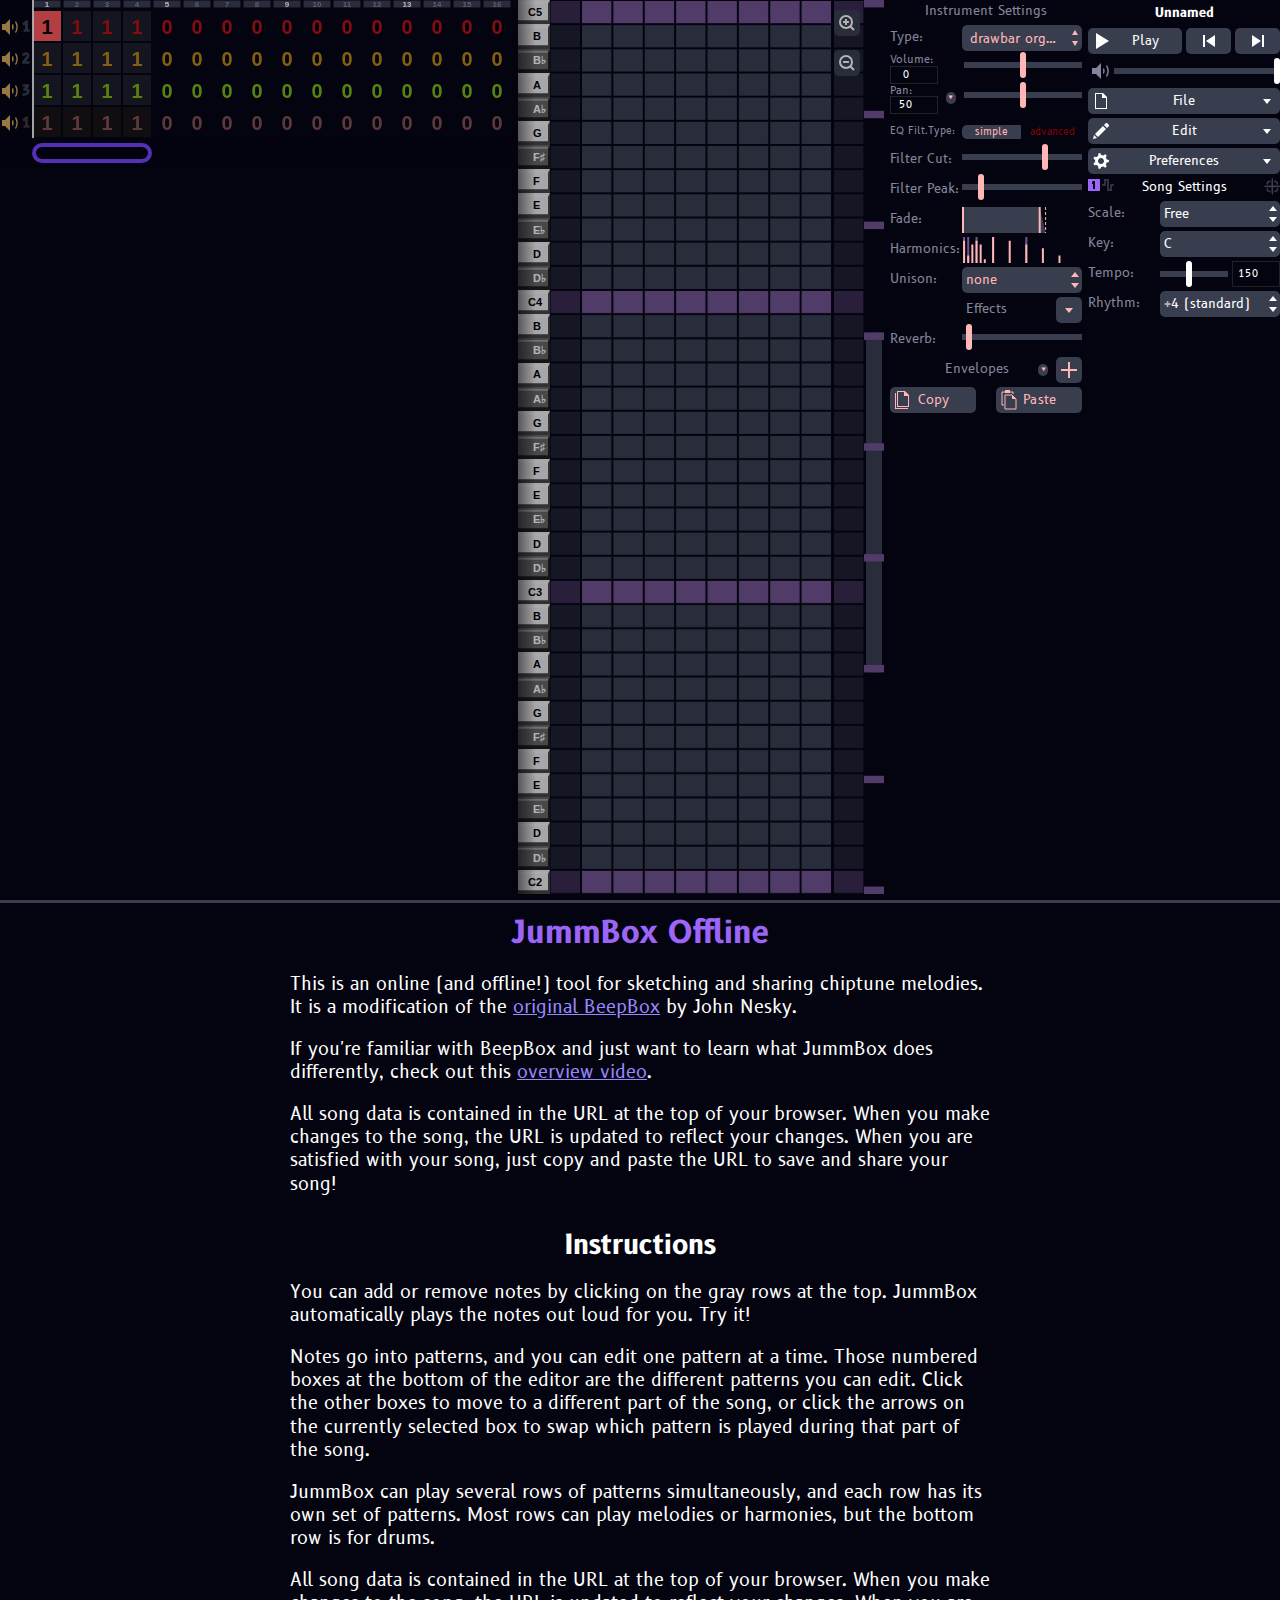
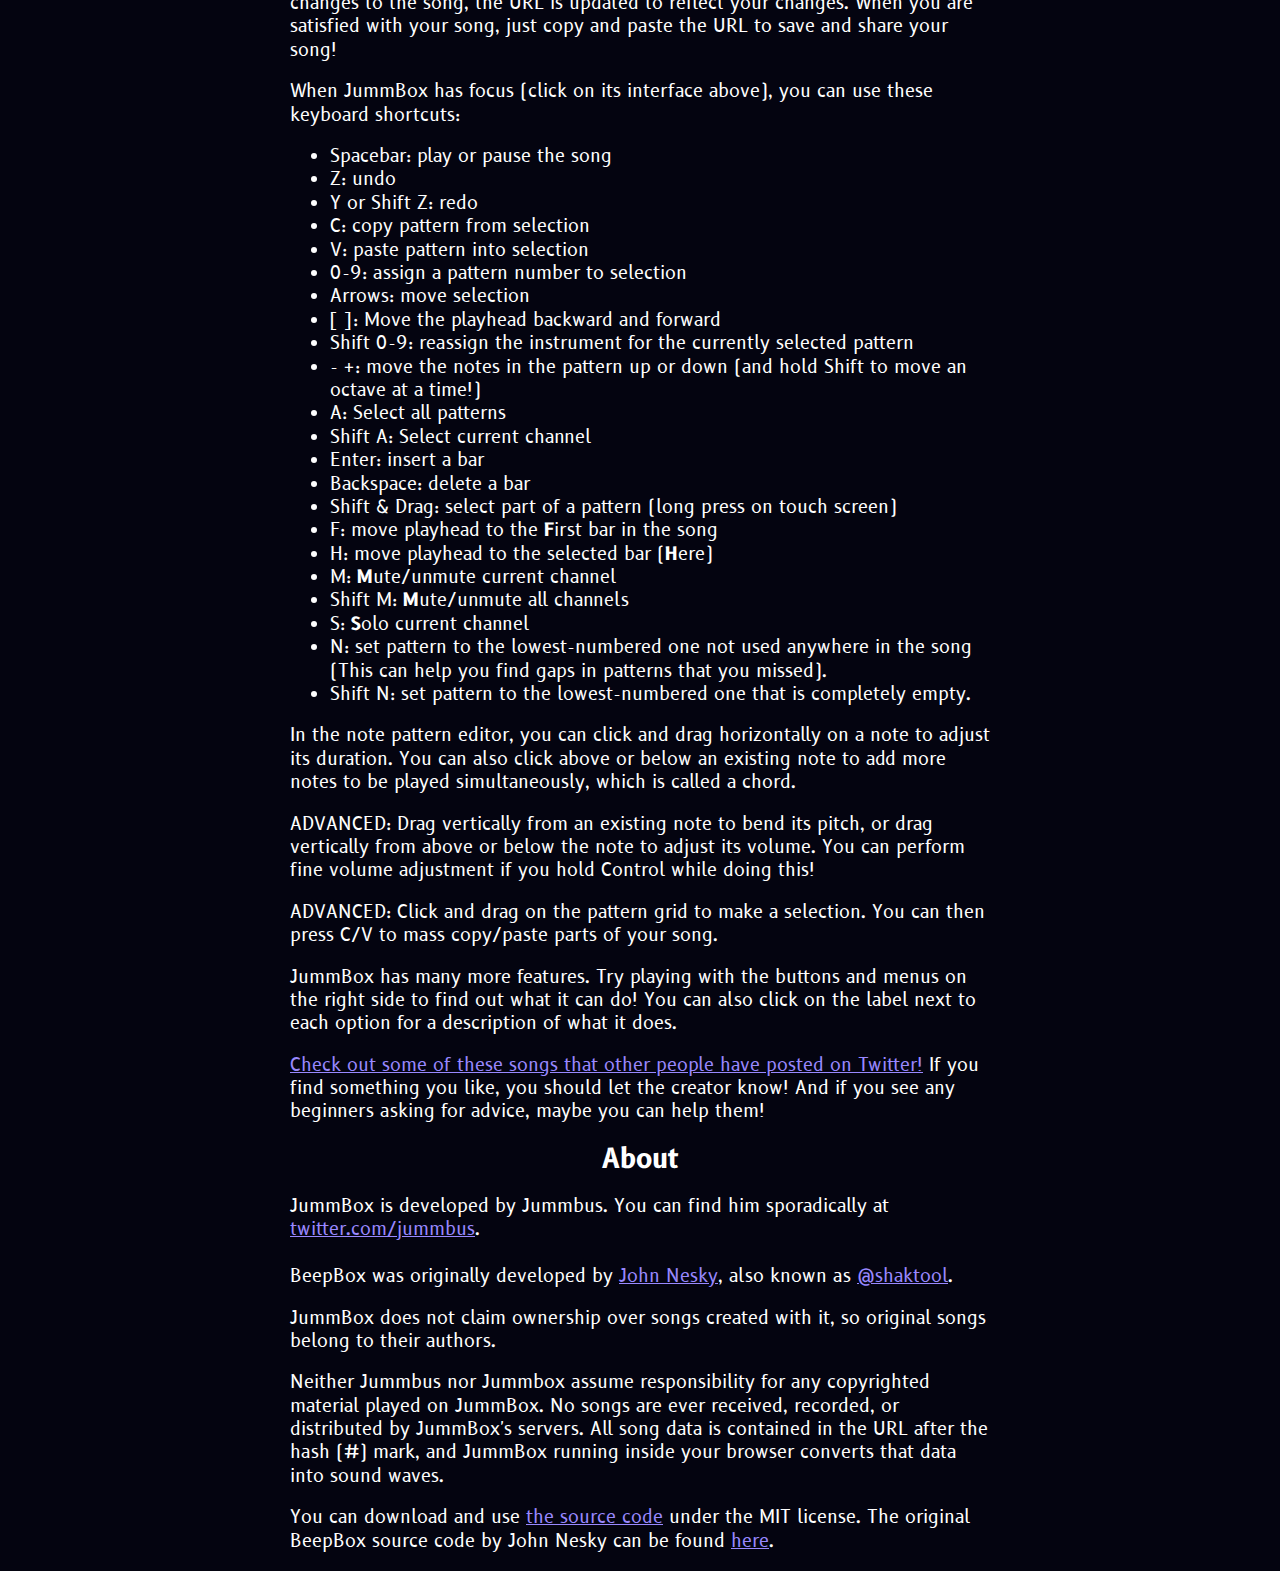
==== commit 420a2fa3: "Added background" ====
--- a/jummbox_offline.html
+++ b/jummbox_offline.html
@@ -354,7 +354,7 @@
     LIABILITY, WHETHER IN AN ACTION OF CONTRACT, TORT OR OTHERWISE, ARISING FROM,
     OUT OF OR IN CONNECTION WITH THE SOFTWARE OR THE USE OR OTHER DEALINGS IN THE
     SOFTWARE.
-    */class e{}function i(t){let e=0;for(let i=0;i<t.length;i++)e+=t[i];const i=e/t.length;for(let e=0;e<t.length;e++)t[e]-=i;return n(t),t.push(0),new Float32Array(t)}function s(t){let e=0;i(t);for(let i=0;i<t.length-1;i++)e+=Math.abs(t[i]);const s=e/(t.length-1);for(let e=0;e<t.length-1;e++)t[e]=t[e]/s;return new Float32Array(t)}function n(t){let e=0,i=new Float32Array(t.length);for(let s=0;s<t.length;s++)i[s]=e,e+=t[s];return i}function o(t){return t/(2*e.pulseWidthRange)}function h(t,i,s){let n=e.chipNoises[t].samples;if(null==n){if(n=new Float32Array(e.chipNoiseLength+1),e.chipNoises[t].samples=n,0==t){let t=1;for(let i=0;i<e.chipNoiseLength;i++){n[i]=2*(1&t)-1;let e=t>>1;1==(t+e&1)&&(e+=16384),t=e}}else if(1==t)for(let t=0;t<e.chipNoiseLength;t++)n[t]=2*Math.random()-1;else if(2==t){let t=1;for(let i=0;i<e.chipNoiseLength;i++){n[i]=2*(1&t)-1;let e=t>>1;1==(t+e&1)&&(e+=32768),t=e}}else if(3==t){let t=1;for(let i=0;i<e.chipNoiseLength;i++){n[i]=2*(1&t)-1;let e=t>>1;1==(t+e&1)&&(e+=40),t=e}}else if(4==t)a(n,e.chipNoiseLength,10,11,1,1,0),a(n,e.chipNoiseLength,11,14,.6578,.6578,0),i(n,e.chipNoiseLength),s(n,1/Math.sqrt(e.chipNoiseLength));else if(5==t)for(var o=1,h=0;h<e.chipNoiseLength;h++){n[h]=2*(1&o)-1,1==(o+(r=o>>1)&1)&&(r+=40),o=r}else if(6==t)a(n,e.chipNoiseLength,1,10,1,1,0),a(n,e.chipNoiseLength,20,14,-2,-2,0),i(n,e.chipNoiseLength),s(n,1/Math.sqrt(e.chipNoiseLength));else if(7==t)for(o=1,h=0;h<e.chipNoiseLength;h++){n[h]=4*(1&o)*(14*Math.random()+1)-8,1==(o+(r=o>>1)&1)&&(r+=60),o=r}else{if(8!=t)throw new Error("Unrecognized drum index: "+t);for(o=1,h=0;h<32768;h++){var r;n[h]=(1&o)/2-.5,1==(o+(r=o>>1)&1)&&(r-=40),o=r}}n[e.chipNoiseLength]=n[0]}return n}function a(t,e,i,s,n,o,a){const r=0|Math.pow(2,i),l=Math.min(e>>1,0|Math.pow(2,s)),c=h(0,null,null);let d=0;for(let h=r;h<l;h++){let r=n+(o-n)*(Math.log2(h)-i)/(s-i),l=Math.pow(2,7*(r-1)+1)*r;l*=Math.pow(h/2048,a),d+=l,l*=c[h];const p=.61803398875*h*h*Math.PI*2;t[h]=Math.cos(p)*l,t[e-h]=Math.sin(p)*l}return d}function r(t=0){const i=new Float32Array(e.sineWaveLength+1),s=e.sineWaveLength/4;for(let n=0;n<e.sineWaveLength+1;n++)i[n]=2*+(Math.abs(n-s)<t*e.sineWaveLength/2||Math.abs(n-e.sineWaveLength-s)<t*e.sineWaveLength/2)-1;return i}function l(t=!1){const i=new Float32Array(e.sineWaveLength+1);for(let s=0;s<e.sineWaveLength+1;s++)i[s]=2*(s+e.sineWaveLength/4)/e.sineWaveLength%2-1,i[s]=t?-i[s]:i[s];return i}function c(t,i,s){let n=e.arpeggioPatterns[t-1];return null!=n?(2==t&&0==i&&(n=[0,0,1,1]),n[s%n.length]):s%t}function d(t){const e={};for(let i=0;i<t.length;i++){const s=t[i];s.index=i,e[s.name]=s}const i=t;return i.dictionary=e,i}function p(t){return 0!=(1024&t)}function u(t){return 0!=(2048&t)}function m(t){return 0!=(128&t)}function f(t){return 0!=(256&t)}function y(t){return 0!=(512&t)}function b(t){return 0!=(32&t)}function g(t){return 0!=(8&t)}function w(t){return 0!=(16&t)}function v(t){return 0!=(4&t)}function k(t){return 0!=(2&t)}function x(t){return 0!=(64&t)}function M(t){return 0!=(1&t)}e.thresholdVal=-10,e.kneeVal=40,e.ratioVal=12,e.attackVal=0,e.releaseVal=.25,e.scales=d([{name:"Free",realName:"chromatic",flags:[!0,!0,!0,!0,!0,!0,!0,!0,!0,!0,!0,!0]},{name:"Major",realName:"ionian",flags:[!0,!1,!0,!1,!0,!0,!1,!0,!1,!0,!1,!0]},{name:"Minor",realName:"aeolian",flags:[!0,!1,!0,!0,!1,!0,!1,!0,!0,!1,!0,!1]},{name:"Mixolydian",realName:"mixolydian",flags:[!0,!1,!0,!1,!0,!0,!1,!0,!1,!0,!0,!1]},{name:"Lydian",realName:"lydian",flags:[!0,!1,!0,!1,!0,!1,!0,!0,!1,!0,!1,!0]},{name:"Dorian",realName:"dorian",flags:[!0,!1,!0,!0,!1,!0,!1,!0,!1,!0,!0,!1]},{name:"Phrygian",realName:"phrygian",flags:[!0,!0,!1,!0,!1,!0,!1,!0,!0,!1,!0,!1]},{name:"Locrian",realName:"locrian",flags:[!0,!0,!1,!0,!1,!0,!0,!1,!0,!1,!0,!1]},{name:"Lydian Dominant",realName:"lydian dominant",flags:[!0,!1,!0,!1,!0,!1,!0,!0,!1,!0,!0,!1]},{name:"Phrygian Dominant",realName:"phrygian dominant",flags:[!0,!0,!1,!1,!0,!0,!1,!0,!0,!1,!0,!1]},{name:"Harmonic Major",realName:"harmonic major",flags:[!0,!1,!0,!1,!0,!0,!1,!0,!0,!1,!1,!0]},{name:"Harmonic Minor",realName:"harmonic minor",flags:[!0,!1,!0,!0,!1,!0,!1,!0,!0,!1,!1,!0]},{name:"Melodic Minor",realName:"melodic minor",flags:[!0,!1,!0,!0,!1,!0,!1,!0,!1,!0,!1,!0]},{name:"Blues",realName:"blues",flags:[!0,!1,!1,!0,!1,!0,!0,!0,!1,!1,!0,!1]},{name:"Altered",realName:"altered",flags:[!0,!0,!1,!0,!0,!1,!0,!1,!0,!1,!0,!1]},{name:"Major Pentatonic",realName:"major pentatonic",flags:[!0,!1,!0,!1,!0,!1,!1,!0,!1,!0,!1,!1]},{name:"Minor Pentatonic",realName:"minor pentatonic",flags:[!0,!1,!1,!0,!1,!0,!1,!0,!1,!1,!0,!1]},{name:"Whole Tone",realName:"whole tone",flags:[!0,!1,!0,!1,!0,!1,!0,!1,!0,!1,!0,!1]},{name:"Octatonic",realName:"octatonic",flags:[!0,!1,!0,!0,!1,!0,!0,!1,!0,!0,!1,!0]},{name:"Hexatonic",realName:"hexatonic",flags:[!0,!1,!1,!0,!0,!1,!1,!0,!0,!1,!1,!0]},{name:"Jacked Toad",realName:"jacked toad",flags:[!0,!1,!0,!0,!1,!0,!0,!0,!0,!1,!0,!0]}]),e.keys=d([{name:"C",isWhiteKey:!0,basePitch:12},{name:"C♯",isWhiteKey:!1,basePitch:13},{name:"D",isWhiteKey:!0,basePitch:14},{name:"D♯",isWhiteKey:!1,basePitch:15},{name:"E",isWhiteKey:!0,basePitch:16},{name:"F",isWhiteKey:!0,basePitch:17},{name:"F♯",isWhiteKey:!1,basePitch:18},{name:"G",isWhiteKey:!0,basePitch:19},{name:"G♯",isWhiteKey:!1,basePitch:20},{name:"A",isWhiteKey:!0,basePitch:21},{name:"A♯",isWhiteKey:!1,basePitch:22},{name:"B",isWhiteKey:!0,basePitch:23}]),e.blackKeyNameParents=[-1,1,-1,1,-1,1,-1,-1,1,-1,1,-1],e.tempoMin=30,e.tempoMax=320,e.echoDelayRange=24,e.echoDelayStepTicks=4,e.echoSustainRange=8,e.echoShelfHz=4e3,e.echoShelfGain=Math.pow(2,-.5),e.reverbShelfHz=8e3,e.reverbShelfGain=Math.pow(2,-1.5),e.reverbRange=32,e.reverbDelayBufferSize=16384,e.reverbDelayBufferMask=e.reverbDelayBufferSize-1,e.beatsPerBarMin=3,e.beatsPerBarMax=16,e.barCountMin=1,e.barCountMax=256,e.instrumentCountMin=1,e.layeredInstrumentCountMax=4,e.patternInstrumentCountMax=10,e.partsPerBeat=24,e.ticksPerPart=2,e.ticksPerArpeggio=3,e.arpeggioPatterns=[[0],[0,1],[0,1,2,1],[0,1,2,3],[0,1,2,3,4],[0,1,2,3,4,5],[0,1,2,3,4,5,6],[0,1,2,3,4,5,6,7]],e.rhythms=d([{name:"÷3 (triplets)",stepsPerBeat:3,roundUpThresholds:[5,12,18]},{name:"÷4 (standard)",stepsPerBeat:4,roundUpThresholds:[3,9,17,21]},{name:"÷6",stepsPerBeat:6,roundUpThresholds:null},{name:"÷8",stepsPerBeat:8,roundUpThresholds:null},{name:"freehand",stepsPerBeat:24,roundUpThresholds:null}]),e.instrumentTypeNames=["chip","FM","noise","spectrum","drumset","harmonics","PWM","Picked String","supersaw","custom chip","mod"],e.instrumentTypeHasSpecialInterval=[!0,!0,!1,!1,!1,!0,!1,!1,!1,!1],e.chipBaseExpression=.03375,e.fmBaseExpression=.03,e.noiseBaseExpression=.19,e.spectrumBaseExpression=.3,e.drumsetBaseExpression=.45,e.harmonicsBaseExpression=.025,e.pwmBaseExpression=.04725,e.supersawBaseExpression=.061425,e.pickedStringBaseExpression=.025,e.distortionBaseVolume=.011,e.bitcrusherBaseVolume=.01,e.rawChipWaves=d([{name:"rounded",expression:.94,samples:i([0,.2,.4,.5,.6,.7,.8,.85,.9,.95,1,1,1,1,1,1,1,1,1,1,1,1,1,1,1,.95,.9,.85,.8,.7,.6,.5,.4,.2,0,-.2,-.4,-.5,-.6,-.7,-.8,-.85,-.9,-.95,-1,-1,-1,-1,-1,-1,-1,-1,-1,-1,-1,-.95,-.9,-.85,-.8,-.7,-.6,-.5,-.4,-.2])},{name:"triangle",expression:1,samples:i([1/15,.2,5/15,7/15,.6,11/15,13/15,1,1,13/15,11/15,.6,7/15,5/15,.2,1/15,-1/15,-.2,-5/15,-7/15,-.6,-11/15,-13/15,-1,-1,-13/15,-11/15,-.6,-7/15,-5/15,-.2,-1/15])},{name:"square",expression:.5,samples:i([1,-1])},{name:"1/4 pulse",expression:.5,samples:i([1,-1,-1,-1])},{name:"1/8 pulse",expression:.5,samples:i([1,-1,-1,-1,-1,-1,-1,-1])},{name:"sawtooth",expression:.65,samples:i([1/31,3/31,5/31,7/31,9/31,11/31,13/31,15/31,17/31,19/31,21/31,23/31,25/31,27/31,29/31,1,-1,-29/31,-27/31,-25/31,-23/31,-21/31,-19/31,-17/31,-15/31,-13/31,-11/31,-9/31,-7/31,-5/31,-3/31,-1/31])},{name:"double saw",expression:.5,samples:i([0,-.2,-.4,-.6,-.8,-1,1,-.8,-.6,-.4,-.2,1,.8,.6,.4,.2])},{name:"double pulse",expression:.4,samples:i([1,1,1,1,1,-1,-1,-1,1,1,1,1,-1,-1,-1,-1])},{name:"spiky",expression:.4,samples:i([1,-1,1,-1,1,0])},{name:"sine",expression:.88,samples:s([8,9,11,12,13,14,15,15,15,15,14,14,13,11,10,9,7,6,4,3,2,1,0,0,0,0,1,1,2,4,5,6])},{name:"flute",expression:.8,samples:s([3,4,6,8,10,11,13,14,15,15,14,13,11,8,5,3])},{name:"harp",expression:.8,samples:s([0,3,3,3,4,5,5,6,7,8,9,11,11,13,13,15,15,14,12,11,10,9,8,7,7,5,4,3,2,1,0,0])},{name:"sharp clarinet",expression:.38,samples:s([0,0,0,1,1,8,8,9,9,9,8,8,8,8,8,9,9,7,9,9,10,4,0,0,0,0,0,0,0,0,0,0])},{name:"soft clarinet",expression:.45,samples:s([0,1,5,8,9,9,9,9,9,9,9,11,11,12,13,12,10,9,7,6,4,3,3,3,1,1,1,1,1,1,1,1])},{name:"alto sax",expression:.3,samples:s([5,5,6,4,3,6,8,7,2,1,5,6,5,4,5,7,9,11,13,14,14,14,14,13,10,8,7,7,4,3,4,2])},{name:"bassoon",expression:.35,samples:s([9,9,7,6,5,4,4,4,4,5,7,8,9,10,11,13,13,11,10,9,7,6,4,2,1,1,1,2,2,5,11,14])},{name:"trumpet",expression:.22,samples:s([10,11,8,6,5,5,5,6,7,7,7,7,6,6,7,7,7,7,7,6,6,6,6,6,6,6,6,7,8,9,11,14])},{name:"electric guitar",expression:.2,samples:s([11,12,12,10,6,6,8,0,2,4,8,10,9,10,1,7,11,3,6,6,8,13,14,2,0,12,8,4,13,11,10,13])},{name:"organ",expression:.2,samples:s([11,10,12,11,14,7,5,5,12,10,10,9,12,6,4,5,13,12,12,10,12,5,2,2,8,6,6,5,8,3,2,1])},{name:"pan flute",expression:.35,samples:s([1,4,7,6,7,9,7,7,11,12,13,15,13,11,11,12,13,10,7,5,3,6,10,7,3,3,1,0,1,0,1,0])},{name:"glitch",expression:.5,samples:i([1,1,1,1,1,1,1,1,1,1,1,1,1,1,1,-1,1,1,1,1,1,1,1,1,1,1,1,1,1,1,-1,-1,1,1,1,1,1,1,1,1,1,1,1,1,1,-1,-1,-1,1,1,1,1,1,1,1,1,1,1,1,1,-1,-1,-1,-1,1,1,1,1,1,1,1,1,1,1,1,-1,-1,-1,-1,-1,1,1,1,1,1,1,1,1,1,1,-1,-1,-1,-1,-1,-1,1,1,1,1,1,1,1,1,1,-1,-1,-1,-1,-1,-1,-1,1,1,1,1,1,1,1,1,-1,-1,-1,-1,-1,-1,-1,-1,1,1,1,1,1,1,1,1,1,-1,-1,-1,-1,-1,-1,-1,1,1,1,1,1,1,1,1,1,1,-1,-1,-1,-1,-1,-1,1,1,1,1,1,1,1,1,1,1,1,-1,-1,-1,-1,-1,1,1,1,1,1,1,1,1,1,1,1,1,-1,-1,-1,-1,1,1,1,1,1,1,1,1,1,1,1,1,1,-1,-1,-1,1,1,1,1,1,1,1,1,1,1,1,1,1,1,-1,-1])}]),e.chipWaves=function(t){const e=new Array(t.length),i={};for(let s=0;s<e.length;s++){e[s]=Object.assign([],t[s]);const n=e[s];n.index=s,i[n.name]=n}for(let t in i)i[t].samples=n(i[t].samples);const s=e;return s.dictionary=i,s}(e.rawChipWaves),e.chipNoises=d([{name:"retro",expression:.25,basePitch:69,pitchFilterMult:1024,isSoft:!1,samples:null},{name:"white",expression:1,basePitch:69,pitchFilterMult:8,isSoft:!0,samples:null},{name:"clang",expression:.4,basePitch:69,pitchFilterMult:1024,isSoft:!1,samples:null},{name:"buzz",expression:.3,basePitch:69,pitchFilterMult:1024,isSoft:!1,samples:null},{name:"hollow",expression:1.5,basePitch:96,pitchFilterMult:1,isSoft:!0,samples:null},{name:"shine",expression:1,basePitch:69,pitchFilterMult:1024,isSoft:!1,samples:null},{name:"deep",expression:1.5,basePitch:120,pitchFilterMult:1024,isSoft:!0,samples:null},{name:"cutter",expression:.005,basePitch:96,pitchFilterMult:1024,isSoft:!1,samples:null},{name:"metallic",expression:1,basePitch:96,pitchFilterMult:1024,isSoft:!1,samples:null}]),e.filterFreqStep=1/4,e.filterFreqRange=34,e.filterFreqReferenceSetting=28,e.filterFreqReferenceHz=8e3,e.filterFreqMaxHz=e.filterFreqReferenceHz*Math.pow(2,e.filterFreqStep*(e.filterFreqRange-1-e.filterFreqReferenceSetting)),e.filterFreqMinHz=8,e.filterGainRange=15,e.filterGainCenter=7,e.filterGainStep=.5,e.filterMaxPoints=8,e.filterTypeNames=["low-pass","high-pass","peak"],e.filterMorphCount=10,e.filterSimpleCutRange=11,e.filterSimplePeakRange=8,e.fadeInRange=10,e.fadeOutTicks=[-24,-12,-6,-3,-1,6,12,24,48,72,96],e.fadeOutNeutral=4,e.drumsetFadeOutTicks=48,e.transitions=d([{name:"normal",isSeamless:!1,continues:!1,slides:!1,slideTicks:3,includeAdjacentPatterns:!1},{name:"interrupt",isSeamless:!0,continues:!1,slides:!1,slideTicks:3,includeAdjacentPatterns:!0},{name:"continue",isSeamless:!0,continues:!0,slides:!1,slideTicks:3,includeAdjacentPatterns:!0},{name:"slide",isSeamless:!0,continues:!1,slides:!0,slideTicks:3,includeAdjacentPatterns:!0},{name:"slide in pattern",isSeamless:!0,continues:!1,slides:!0,slideTicks:3,includeAdjacentPatterns:!1}]),e.vibratos=d([{name:"none",amplitude:0,type:0,delayTicks:0},{name:"light",amplitude:.15,type:0,delayTicks:0},{name:"delayed",amplitude:.3,type:0,delayTicks:37},{name:"heavy",amplitude:.45,type:0,delayTicks:0},{name:"shaky",amplitude:.1,type:1,delayTicks:0}]),e.vibratoTypes=d([{name:"normal",periodsSeconds:[.14],period:.14},{name:"shaky",periodsSeconds:[.11,.17798,.33],period:266.97}]),e.arpSpeedScale=[0,.0625,.125,.2,.25,1/3,.4,.5,2/3,.75,.8,.9,1,1.1,1.2,1.3,1.4,1.5,1.6,1.7,1.8,1.9,2,2.1,2.2,2.3,2.4,2.5,2.6,2.7,2.8,2.9,3,3.1,3.2,3.3,3.4,3.5,3.6,3.7,3.8,3.9,4,4.15,4.3,4.5,4.8,5,5.5,6,8],e.unisons=d([{name:"none",voices:1,spread:0,offset:0,expression:1.4,sign:1},{name:"shimmer",voices:2,spread:.018,offset:0,expression:.8,sign:1},{name:"hum",voices:2,spread:.045,offset:0,expression:1,sign:1},{name:"honky tonk",voices:2,spread:.09,offset:0,expression:1,sign:1},{name:"dissonant",voices:2,spread:.25,offset:0,expression:.9,sign:1},{name:"fifth",voices:2,spread:3.5,offset:3.5,expression:.9,sign:1},{name:"octave",voices:2,spread:6,offset:6,expression:.8,sign:1},{name:"bowed",voices:2,spread:.02,offset:0,expression:1,sign:-1},{name:"piano",voices:2,spread:.01,offset:0,expression:1,sign:.7},{name:"warbled",voices:2,spread:.25,offset:.05,expression:.9,sign:-.8}]),e.effectNames=["reverb","chorus","panning","distortion","bitcrusher","note filter","echo","pitch shift","detune","vibrato","transition type","chord type"],e.effectOrder=[2,10,11,7,8,9,5,3,4,1,6,0],e.noteSizeMax=6,e.volumeRange=50,e.volumeLogScale=.1428,e.panCenter=50,e.panMax=2*e.panCenter,e.panDelaySecondsMax=.001,e.chorusRange=8,e.chorusPeriodSeconds=2,e.chorusDelayRange=.0034,e.chorusDelayOffsets=[[1.51,2.1,3.35],[1.47,2.15,3.25]],e.chorusPhaseOffsets=[[0,2.1,4.2],[3.2,5.3,1]],e.chorusMaxDelay=e.chorusDelayRange*(1+e.chorusDelayOffsets[0].concat(e.chorusDelayOffsets[1]).reduce(((t,e)=>Math.max(t,e)))),e.chords=d([{name:"simultaneous",customInterval:!1,arpeggiates:!1,strumParts:0,singleTone:!1},{name:"strum",customInterval:!1,arpeggiates:!1,strumParts:1,singleTone:!1},{name:"arpeggio",customInterval:!1,arpeggiates:!0,strumParts:0,singleTone:!0},{name:"custom interval",customInterval:!0,arpeggiates:!1,strumParts:0,singleTone:!0}]),e.maxChordSize=9,e.operatorCount=4,e.maxPitchOrOperatorCount=Math.max(e.maxChordSize,e.operatorCount),e.algorithms=d([{name:"1←(2 3 4)",carrierCount:1,associatedCarrier:[1,1,1,1],modulatedBy:[[2,3,4],[],[],[]]},{name:"1←(2 3←4)",carrierCount:1,associatedCarrier:[1,1,1,1],modulatedBy:[[2,3],[],[4],[]]},{name:"1←2←(3 4)",carrierCount:1,associatedCarrier:[1,1,1,1],modulatedBy:[[2],[3,4],[],[]]},{name:"1←(2 3)←4",carrierCount:1,associatedCarrier:[1,1,1,1],modulatedBy:[[2,3],[4],[4],[]]},{name:"1←2←3←4",carrierCount:1,associatedCarrier:[1,1,1,1],modulatedBy:[[2],[3],[4],[]]},{name:"1←3 2←4",carrierCount:2,associatedCarrier:[1,2,1,2],modulatedBy:[[3],[4],[],[]]},{name:"1 2←(3 4)",carrierCount:2,associatedCarrier:[1,2,2,2],modulatedBy:[[],[3,4],[],[]]},{name:"1 2←3←4",carrierCount:2,associatedCarrier:[1,2,2,2],modulatedBy:[[],[3],[4],[]]},{name:"(1 2)←3←4",carrierCount:2,associatedCarrier:[1,2,2,2],modulatedBy:[[3],[3],[4],[]]},{name:"(1 2)←(3 4)",carrierCount:2,associatedCarrier:[1,2,2,2],modulatedBy:[[3,4],[3,4],[],[]]},{name:"1 2 3←4",carrierCount:3,associatedCarrier:[1,2,3,3],modulatedBy:[[],[],[4],[]]},{name:"(1 2 3)←4",carrierCount:3,associatedCarrier:[1,2,3,3],modulatedBy:[[4],[4],[4],[]]},{name:"1 2 3 4",carrierCount:4,associatedCarrier:[1,2,3,4],modulatedBy:[[],[],[],[]]}]),e.operatorCarrierInterval=[0,.04,-.073,.091],e.operatorAmplitudeMax=15,e.operatorFrequencies=d([{name:"1×",mult:1,hzOffset:0,amplitudeSign:1},{name:"~1×",mult:1,hzOffset:1.5,amplitudeSign:-1},{name:"2×",mult:2,hzOffset:0,amplitudeSign:1},{name:"~2×",mult:2,hzOffset:-1.3,amplitudeSign:-1},{name:"3×",mult:3,hzOffset:0,amplitudeSign:1},{name:"4×",mult:4,hzOffset:0,amplitudeSign:1},{name:"5×",mult:5,hzOffset:0,amplitudeSign:1},{name:"6×",mult:6,hzOffset:0,amplitudeSign:1},{name:"7×",mult:7,hzOffset:0,amplitudeSign:1},{name:"8×",mult:8,hzOffset:0,amplitudeSign:1},{name:"9×",mult:9,hzOffset:0,amplitudeSign:1},{name:"11×",mult:11,hzOffset:0,amplitudeSign:1},{name:"13×",mult:13,hzOffset:0,amplitudeSign:1},{name:"16×",mult:16,hzOffset:0,amplitudeSign:1},{name:"20×",mult:20,hzOffset:0,amplitudeSign:1}]),e.envelopes=d([{name:"none",type:1,speed:0},{name:"note size",type:0,speed:0},{name:"punch",type:2,speed:0},{name:"flare 1",type:3,speed:32},{name:"flare 2",type:3,speed:8},{name:"flare 3",type:3,speed:2},{name:"twang 1",type:4,speed:32},{name:"twang 2",type:4,speed:8},{name:"twang 3",type:4,speed:2},{name:"swell 1",type:5,speed:32},{name:"swell 2",type:5,speed:8},{name:"swell 3",type:5,speed:2},{name:"tremolo1",type:6,speed:4},{name:"tremolo2",type:6,speed:2},{name:"tremolo3",type:6,speed:1},{name:"tremolo4",type:7,speed:4},{name:"tremolo5",type:7,speed:2},{name:"tremolo6",type:7,speed:1},{name:"decay 1",type:8,speed:10},{name:"decay 2",type:8,speed:7},{name:"decay 3",type:8,speed:4},{name:"blip 1",type:9,speed:6},{name:"blip 2",type:9,speed:16},{name:"blip 3",type:9,speed:32}]),e.feedbacks=d([{name:"1⟲",indices:[[1],[],[],[]]},{name:"2⟲",indices:[[],[2],[],[]]},{name:"3⟲",indices:[[],[],[3],[]]},{name:"4⟲",indices:[[],[],[],[4]]},{name:"1⟲ 2⟲",indices:[[1],[2],[],[]]},{name:"3⟲ 4⟲",indices:[[],[],[3],[4]]},{name:"1⟲ 2⟲ 3⟲",indices:[[1],[2],[3],[]]},{name:"2⟲ 3⟲ 4⟲",indices:[[],[2],[3],[4]]},{name:"1⟲ 2⟲ 3⟲ 4⟲",indices:[[1],[2],[3],[4]]},{name:"1→2",indices:[[],[1],[],[]]},{name:"1→3",indices:[[],[],[1],[]]},{name:"1→4",indices:[[],[],[],[1]]},{name:"2→3",indices:[[],[],[2],[]]},{name:"2→4",indices:[[],[],[],[2]]},{name:"3→4",indices:[[],[],[],[3]]},{name:"1→3 2→4",indices:[[],[],[1],[2]]},{name:"1→4 2→3",indices:[[],[],[2],[1]]},{name:"1→2→3→4",indices:[[],[1],[2],[3]]}]),e.chipNoiseLength=32768,e.spectrumNoiseLength=32768,e.spectrumBasePitch=24,e.spectrumControlPoints=30,e.spectrumControlPointsPerOctave=7,e.spectrumControlPointBits=3,e.spectrumMax=(1<<e.spectrumControlPointBits)-1,e.harmonicsControlPoints=28,e.harmonicsRendered=64,e.harmonicsRenderedForPickedString=256,e.harmonicsControlPointBits=3,e.harmonicsMax=(1<<e.harmonicsControlPointBits)-1,e.harmonicsWavelength=2048,e.pulseWidthRange=50,e.pulseWidthStepPower=.5,e.supersawVoiceCount=7,e.supersawDynamismMax=6,e.supersawSpreadMax=12,e.supersawShapeMax=6,e.pitchChannelCountMin=1,e.pitchChannelCountMax=40,e.noiseChannelCountMin=0,e.noiseChannelCountMax=16,e.modChannelCountMin=0,e.modChannelCountMax=12,e.noiseInterval=6,e.pitchesPerOctave=12,e.drumCount=12,e.pitchOctaves=8,e.modCount=6,e.maxPitch=e.pitchOctaves*e.pitchesPerOctave,e.maximumTonesPerChannel=2*e.maxChordSize,e.justIntonationSemitones=[.5,8/15,9/16,.6,5/8,2/3,32/45,3/4,.8,5/6,8/9,15/16,1,16/15,9/8,1.2,5/4,4/3,45/32,1.5,1.6,5/3,16/9,15/8,2].map((t=>Math.log2(t)*e.pitchesPerOctave)),e.pitchShiftRange=e.justIntonationSemitones.length,e.pitchShiftCenter=e.pitchShiftRange>>1,e.detuneCenter=200,e.detuneMax=400,e.detuneMin=0,e.songDetuneMin=0,e.songDetuneMax=500,e.sineWaveLength=256,e.sineWaveMask=e.sineWaveLength-1,e.sineWave=function(){const t=new Float32Array(e.sineWaveLength+1);for(let i=0;i<e.sineWaveLength+1;i++)t[i]=Math.sin(i*Math.PI*2/e.sineWaveLength);return t}(),e.pickedStringDispersionCenterFreq=6e3,e.pickedStringDispersionFreqScale=.3,e.pickedStringDispersionFreqMult=4,e.pickedStringShelfHz=4e3,e.distortionRange=8,e.stringSustainRange=15,e.stringDecayRate=.12,e.enableAcousticSustain=!1,e.sustainTypeNames=["bright","acoustic"],e.bitcrusherFreqRange=14,e.bitcrusherOctaveStep=.5,e.bitcrusherQuantizationRange=8,e.maxEnvelopeCount=12,e.defaultAutomationRange=13,e.instrumentAutomationTargets=d([{name:"none",computeIndex:null,displayName:"none",interleave:!1,isFilter:!1,maxCount:1,effect:null,compatibleInstruments:null},{name:"noteVolume",computeIndex:0,displayName:"note volume",interleave:!1,isFilter:!1,maxCount:1,effect:null,compatibleInstruments:null},{name:"pulseWidth",computeIndex:2,displayName:"pulse width",interleave:!1,isFilter:!1,maxCount:1,effect:null,compatibleInstruments:[6,8]},{name:"stringSustain",computeIndex:3,displayName:"sustain",interleave:!1,isFilter:!1,maxCount:1,effect:null,compatibleInstruments:[7]},{name:"unison",computeIndex:4,displayName:"unison",interleave:!1,isFilter:!1,maxCount:1,effect:null,compatibleInstruments:[0,5,7]},{name:"operatorFrequency",computeIndex:5,displayName:"fm# freq",interleave:!0,isFilter:!1,maxCount:e.operatorCount,effect:null,compatibleInstruments:[1]},{name:"operatorAmplitude",computeIndex:9,displayName:"fm# volume",interleave:!1,isFilter:!1,maxCount:e.operatorCount,effect:null,compatibleInstruments:[1]},{name:"feedbackAmplitude",computeIndex:13,displayName:"fm feedback",interleave:!1,isFilter:!1,maxCount:1,effect:null,compatibleInstruments:[1]},{name:"pitchShift",computeIndex:14,displayName:"pitch shift",interleave:!1,isFilter:!1,maxCount:1,effect:7,compatibleInstruments:null},{name:"detune",computeIndex:15,displayName:"detune",interleave:!1,isFilter:!1,maxCount:1,effect:8,compatibleInstruments:null},{name:"vibratoDepth",computeIndex:16,displayName:"vibrato range",interleave:!1,isFilter:!1,maxCount:1,effect:9,compatibleInstruments:null},{name:"noteFilterAllFreqs",computeIndex:1,displayName:"n. filter freqs",interleave:!1,isFilter:!0,maxCount:1,effect:5,compatibleInstruments:null},{name:"noteFilterFreq",computeIndex:17,displayName:"n. filter # freq",interleave:!1,isFilter:!0,maxCount:e.filterMaxPoints,effect:5,compatibleInstruments:null},{name:"noteFilterGain",computeIndex:null,displayName:"n. filter # vol",interleave:!1,isFilter:!0,maxCount:e.filterMaxPoints,effect:5,compatibleInstruments:null},{name:"supersawDynamism",computeIndex:33,displayName:"dynamism",interleave:!1,isFilter:!1,maxCount:1,effect:null,compatibleInstruments:[8]},{name:"supersawSpread",computeIndex:34,displayName:"spread",interleave:!1,isFilter:!1,maxCount:1,effect:null,compatibleInstruments:[8]},{name:"supersawShape",computeIndex:35,displayName:"saw↔pulse",interleave:!1,isFilter:!1,maxCount:1,effect:null,compatibleInstruments:[8]}]),e.operatorWaves=d([{name:"sine",samples:e.sineWave},{name:"triangle",samples:function(){const t=new Float32Array(e.sineWaveLength+1);for(let i=0;i<e.sineWaveLength+1;i++)t[i]=Math.asin(Math.sin(i*Math.PI*2/e.sineWaveLength))/(Math.PI/2);return t}()},{name:"sawtooth",samples:l()},{name:"pulse width",samples:r()},{name:"ramp",samples:l(!0)},{name:"trapezoid",samples:function(t=2){const i=new Float32Array(e.sineWaveLength+1);for(let s=0;s<e.sineWaveLength+1;s++)i[s]=Math.max(-1,Math.min(1,Math.asin(Math.sin(s*Math.PI*2/e.sineWaveLength))*t));return i}(2)}]),e.pwmOperatorWaves=d([{name:"1%",samples:r(.01)},{name:"5%",samples:r(.05)},{name:"12.5%",samples:r(.125)},{name:"25%",samples:r(.25)},{name:"33%",samples:r(1/3)},{name:"50%",samples:r(.5)},{name:"66%",samples:r(2/3)},{name:"75%",samples:r(.75)},{name:"87.5%",samples:r(.875)},{name:"95%",samples:r(.95)},{name:"99%",samples:r(.99)}]),e.barEditorHeight=10,e.modulators=d([{name:"none",pianoName:"None",maxRawVol:6,newNoteVol:6,forSong:!0,convertRealFactor:0,associatedEffect:12,promptName:"No Mod Setting",promptDesc:["No setting has been chosen yet, so this modulator will have no effect. Try choosing a setting with the dropdown, then click this '?' again for more info.","[$LO - $HI]"]},{name:"song volume",pianoName:"Volume",maxRawVol:100,newNoteVol:100,forSong:!0,convertRealFactor:0,associatedEffect:12,promptName:"Song Volume",promptDesc:["This setting affects the overall volume of the song, just like the main volume slider.","At $HI, the volume will be unchanged from default, and it will get gradually quieter down to $LO.","[MULTIPLICATIVE] [$LO - $HI] [%]"]},{name:"tempo",pianoName:"Tempo",maxRawVol:e.tempoMax-e.tempoMin,newNoteVol:Math.ceil((e.tempoMax-e.tempoMin)/2),forSong:!0,convertRealFactor:e.tempoMin,associatedEffect:12,promptName:"Song Tempo",promptDesc:["This setting controls the speed your song plays at, just like the tempo slider.","When you first make a note for this setting, it will default to your current tempo. Raising it speeds up the song, up to $HI BPM, and lowering it slows it down, to a minimum of $LO BPM.","Note that you can make a 'swing' effect by rapidly changing between two tempo values.","[OVERWRITING] [$LO - $HI] [BPM]"]},{name:"song reverb",pianoName:"Reverb",maxRawVol:2*e.reverbRange,newNoteVol:e.reverbRange,forSong:!0,convertRealFactor:-e.reverbRange,associatedEffect:12,promptName:"Song Reverb",promptDesc:["This setting affects the overall reverb of your song. It works by multiplying existing reverb for instruments, so those with no reverb set will be unaffected.","At $MID, all instruments' reverb will be unchanged from default. This increases up to double the reverb value at $HI, or down to no reverb at $LO.","[MULTIPLICATIVE] [$LO - $HI]"]},{name:"next bar",pianoName:"Next Bar",maxRawVol:1,newNoteVol:1,forSong:!0,convertRealFactor:0,associatedEffect:12,promptName:"Go To Next Bar",promptDesc:["This setting functions a little different from most. Wherever a note is placed, the song will jump immediately to the next bar when it is encountered.","This jump happens at the very start of the note, so the length of a next-bar note is irrelevant. Also, the note can be value 0 or 1, but the value is also irrelevant - wherever you place a note, the song will jump.","You can make mixed-meter songs or intro sections by cutting off unneeded beats with a next-bar modulator.","[$LO - $HI]"]},{name:"note volume",pianoName:"Note Vol.",maxRawVol:e.volumeRange,newNoteVol:Math.ceil(e.volumeRange/2),forSong:!1,convertRealFactor:Math.ceil(-e.volumeRange/2),associatedEffect:12,promptName:"Note Volume",promptDesc:["This setting affects the volume of your instrument as if its note size had been scaled.","At $MID, an instrument's volume will be unchanged from default. This means you can still use the volume sliders to mix the base volume of instruments. The volume gradually increases up to $HI, or decreases down to mute at $LO.","This setting was the default for volume modulation in JummBox for a long time. Due to some new effects like distortion and bitcrush, note volume doesn't always allow fine volume control. Also, this modulator affects the value of FM modulator waves instead of just carriers. This can distort the sound which may be useful, but also may be undesirable. In those cases, use the 'mix volume' modulator instead, which will always just scale the volume with no added effects.","For display purposes, this mod will show up on the instrument volume slider, as long as there is not also an active 'mix volume' modulator anyhow. However, as mentioned, it works more like changing note volume.","[MULTIPLICATIVE] [$LO - $HI]"]},{name:"pan",pianoName:"Pan",maxRawVol:e.panMax,newNoteVol:Math.ceil(e.panMax/2),forSong:!1,convertRealFactor:0,associatedEffect:2,promptName:"Instrument Panning",promptDesc:["This setting controls the panning of your instrument, just like the panning slider.","At $LO, your instrument will sound like it is coming fully from the left-ear side. At $MID it will be right in the middle, and at $HI, it will sound like it's on the right.","[OVERWRITING] [$LO - $HI] [L-R]"]},{name:"reverb",pianoName:"Reverb",maxRawVol:e.reverbRange,newNoteVol:0,forSong:!1,convertRealFactor:0,associatedEffect:0,promptName:"Instrument Reverb",promptDesc:["This setting controls the reverb of your insturment, just like the reverb slider.","At $LO, your instrument will have no reverb. At $HI, it will be at maximum.","[OVERWRITING] [$LO - $HI]"]},{name:"distortion",pianoName:"Distortion",maxRawVol:e.distortionRange-1,newNoteVol:0,forSong:!1,convertRealFactor:0,associatedEffect:3,promptName:"Instrument Distortion",promptDesc:["This setting controls the amount of distortion for your instrument, just like the distortion slider.","At $LO, your instrument will have no distortion. At $HI, it will be at maximum.","[OVERWRITING] [$LO - $HI]"]},{name:"fm slider 1",pianoName:"FM 1",maxRawVol:15,newNoteVol:15,forSong:!1,convertRealFactor:0,associatedEffect:12,promptName:"FM Slider 1",promptDesc:["This setting affects the strength of the first FM slider, just like the corresponding slider on your instrument.","It works in a multiplicative way, so at $HI your slider will sound the same is its default value, and at $LO it will sound like it has been moved all the way to the left.","For the full range of control with this mod, move your underlying slider all the way to the right.","[MULTIPLICATIVE] [$LO - $HI] [%]"]},{name:"fm slider 2",pianoName:"FM 2",maxRawVol:15,newNoteVol:15,forSong:!1,convertRealFactor:0,associatedEffect:12,promptName:"FM Slider 2",promptDesc:["This setting affects the strength of the second FM slider, just like the corresponding slider on your instrument.","It works in a multiplicative way, so at $HI your slider will sound the same is its default value, and at $LO it will sound like it has been moved all the way to the left.","For the full range of control with this mod, move your underlying slider all the way to the right.","[MULTIPLICATIVE] [$LO - $HI] [%]"]},{name:"fm slider 3",pianoName:"FM 3",maxRawVol:15,newNoteVol:15,forSong:!1,convertRealFactor:0,associatedEffect:12,promptName:"FM Slider 3",promptDesc:["This setting affects the strength of the third FM slider, just like the corresponding slider on your instrument.","It works in a multiplicative way, so at $HI your slider will sound the same is its default value, and at $LO it will sound like it has been moved all the way to the left.","For the full range of control with this mod, move your underlying slider all the way to the right.","[MULTIPLICATIVE] [$LO - $HI] [%]"]},{name:"fm slider 4",pianoName:"FM 4",maxRawVol:15,newNoteVol:15,forSong:!1,convertRealFactor:0,associatedEffect:12,promptName:"FM Slider 4",promptDesc:["This setting affects the strength of the fourth FM slider, just like the corresponding slider on your instrument.","It works in a multiplicative way, so at $HI your slider will sound the same is its default value, and at $LO it will sound like it has been moved all the way to the left.","For the full range of control with this mod, move your underlying slider all the way to the right.","[MULTIPLICATIVE] [$LO - $HI] [%]"]},{name:"fm feedback",pianoName:"FM Feedback",maxRawVol:15,newNoteVol:15,forSong:!1,convertRealFactor:0,associatedEffect:12,promptName:"FM Feedback",promptDesc:["This setting affects the strength of the FM feedback slider, just like the corresponding slider on your instrument.","It works in a multiplicative way, so at $HI your slider will sound the same is its default value, and at $LO it will sound like it has been moved all the way to the left.","For the full range of control with this mod, move your underlying slider all the way to the right.","[MULTIPLICATIVE] [$LO - $HI] [%]"]},{name:"pulse width",pianoName:"Pulse Width",maxRawVol:e.pulseWidthRange,newNoteVol:e.pulseWidthRange,forSong:!1,convertRealFactor:0,associatedEffect:12,promptName:"Pulse Width",promptDesc:["This setting controls the width of this instrument's pulse wave, just like the pulse width slider.","At $HI, your instrument will sound like a pure square wave (on 50% of the time). It will gradually sound narrower down to $LO, where it will be inaudible (as it is on 0% of the time).","Changing pulse width randomly between a few values is a common strategy in chiptune music to lend some personality to a lead instrument.","[OVERWRITING] [$LO - $HI] [%Duty]"]},{name:"detune",pianoName:"Detune",maxRawVol:e.detuneMax-e.detuneMin,newNoteVol:e.detuneCenter,forSong:!1,convertRealFactor:-e.detuneCenter,associatedEffect:8,promptName:"Instrument Detune",promptDesc:["This setting controls the detune for this instrument, just like the detune slider.","At $MID, your instrument will have no detune applied. Each tick corresponds to one cent, or one-hundredth of a pitch. Thus, each change of 100 ticks corresponds to one half-step of detune, up to two half-steps up at $HI, or two half-steps down at $LO.","[OVERWRITING] [$LO - $HI] [cents]"]},{name:"vibrato depth",pianoName:"Vibrato Depth",maxRawVol:50,newNoteVol:0,forSong:!1,convertRealFactor:0,associatedEffect:9,promptName:"Vibrato Depth",promptDesc:["This setting controls the amount that your pitch moves up and down by during vibrato, just like the vibrato depth slider.","At $LO, your instrument will have no vibrato depth so its vibrato would be inaudible. This increases up to $HI, where an extreme pitch change will be noticeable.","[OVERWRITING] [$LO - $HI] [pitch ÷25]"]},{name:"song detune",pianoName:"Detune",maxRawVol:e.songDetuneMax-e.songDetuneMin,newNoteVol:Math.ceil((e.songDetuneMax-e.songDetuneMin)/2),forSong:!0,convertRealFactor:-250,associatedEffect:12,promptName:"Song Detune",promptDesc:["This setting controls the overall detune of the entire song. There is no associated slider.","At $MID, your song will have no extra detune applied and sound unchanged from default. Each tick corresponds to four cents, or four hundredths of a pitch. Thus, each change of 25 ticks corresponds to one half-step of detune, up to 10 half-steps up at $HI, or 10 half-steps down at $LO.","[MULTIPLICATIVE] [$LO - $HI] [cents x4]"]},{name:"vibrato speed",pianoName:"Vibrato Speed",maxRawVol:30,newNoteVol:0,forSong:!1,convertRealFactor:0,associatedEffect:9,promptName:"Vibrato Speed",promptDesc:["This setting controls the speed your instrument will vibrato at, just like the slider.","A setting of $LO means there will be no oscillation, and vibrato will be disabled. Higher settings will increase the speed, up to a dramatic trill at the max value, $HI.","[OVERWRITING] [$LO - $HI]"]},{name:"vibrato delay",pianoName:"Vibrato Delay",maxRawVol:50,newNoteVol:0,forSong:!1,convertRealFactor:0,associatedEffect:9,promptName:"Vibrato Delay",promptDesc:["This setting controls the amount of time vibrato will be held off for before triggering for every new note, just like the slider.","A setting of $LO means there will be no delay. A setting of 24 corresponds to one full beat of delay. As a sole exception to this scale, setting delay to $HI will completely disable vibrato (as if it had infinite delay).","[OVERWRITING] [$LO - $HI] [beats ÷24]"]},{name:"arp speed",pianoName:"Arp Speed",maxRawVol:50,newNoteVol:12,forSong:!1,convertRealFactor:0,associatedEffect:11,promptName:"Arpeggio Speed",promptDesc:["This setting controls the speed at which your instrument's chords arpeggiate, just like the arpeggio speed slider.","Each setting corresponds to a different speed, from the slowest to the fastest. The speeds are listed below.","[0-4]: x0, x1/16, x⅛, x⅕, x¼,","[5-9]: x⅓, x⅖, x½, x⅔, x¾,","[10-14]: x⅘, x0.9, x1, x1.1, x1.2,","[15-19]: x1.3, x1.4, x1.5, x1.6, x1.7,","[20-24]: x1.8, x1.9, x2, x2.1, x2.2,","[25-29]: x2.3, x2.4, x2.5, x2.6, x2.7,","[30-34]: x2.8, x2.9, x3, x3.1, x3.2,","[35-39]: x3.3, x3.4, x3.5, x3.6, x3.7,","[40-44]: x3.8, x3.9, x4, x4.15, x4.3,","[45-50]: x4.5, x4.8, x5, x5.5, x6, x8","[OVERWRITING] [$LO - $HI]"]},{name:"pan delay",pianoName:"Pan Delay",maxRawVol:20,newNoteVol:10,forSong:!1,convertRealFactor:0,associatedEffect:2,promptName:"Panning Delay",promptDesc:["This setting controls the delay applied to panning for your instrument, just like the pan delay slider.","With more delay, the panning effect will generally be more pronounced. $MID is the default value, whereas $LO will remove any delay at all. No delay can be desirable for chiptune songs.","[OVERWRITING] [$LO - $HI]"]},{name:"reset arp",pianoName:"Reset Arp",maxRawVol:1,newNoteVol:1,forSong:!1,convertRealFactor:0,associatedEffect:11,promptName:"Reset Arpeggio",promptDesc:["This setting functions a little different from most. Wherever a note is placed, the arpeggio of this instrument will reset at the very start of that note. This is most noticeable with lower arpeggio speeds. The lengths and values of notes for this setting don't matter, just the note start times.","This mod can be used to sync up your apreggios so that they always sound the same, even if you are using an odd-ratio arpeggio speed or modulating arpeggio speed.","[$LO - $HI]"]},{name:"eq filter",pianoName:"EQFlt",maxRawVol:10,newNoteVol:0,forSong:!1,convertRealFactor:0,associatedEffect:12,promptName:"EQ Filter",promptDesc:["This setting controls a few separate things for your instrument's EQ filter.","When the option 'morph' is selected, your modulator values will indicate a sub-filter index of your EQ filter to 'morph' to over time. For example, a change from 0 to 1 means your main filter (default) will morph to sub-filter 1 over the specified duration. You can shape the main filter and sub-filters in the large filter editor ('+' button). If your two filters' number, type, and order of filter dots all match up, the morph will happen smoothly and you'll be able to hear them changing. If they do not match up, the filters will simply jump between each other.","Note that filters will morph based on endpoints in the pattern editor. So, if you specify a morph from sub-filter 1 to 4 but do not specifically drag in new endpoints for 2 and 3, it will morph directly between 1 and 4 without going through the others.","If you target Dot X or Dot Y, you can finely tune the coordinates of a single dot for your filter. The number of available dots to choose is dependent on your main filter's dot count.","[OVERWRITING] [$LO - $HI]"]},{name:"note filter",pianoName:"N.Flt",maxRawVol:10,newNoteVol:0,forSong:!1,convertRealFactor:0,associatedEffect:5,promptName:"Note Filter",promptDesc:["This setting controls a few separate things for your instrument's note filter.","When the option 'morph' is selected, your modulator values will indicate a sub-filter index of your note filter to 'morph' to over time. For example, a change from 0 to 1 means your main filter (default) will morph to sub-filter 1 over the specified duration. You can shape the main filter and sub-filters in the large filter editor ('+' button). If your two filters' number, type, and order of filter dots all match up, the morph will happen smoothly and you'll be able to hear them changing. If they do not match up, the filters will simply jump between each other.","Note that filters will morph based on endpoints in the pattern editor. So, if you specify a morph from sub-filter 1 to 4 but do not specifically drag in new endpoints for 2 and 3, it will morph directly between 1 and 4 without going through the others.","If you target Dot X or Dot Y, you can finely tune the coordinates of a single dot for your filter. The number of available dots to choose is dependent on your main filter's dot count.","[OVERWRITING] [$LO - $HI]"]},{name:"bit crush",pianoName:"Bitcrush",maxRawVol:e.bitcrusherQuantizationRange-1,newNoteVol:Math.round(e.bitcrusherQuantizationRange/2),forSong:!1,convertRealFactor:0,associatedEffect:4,promptName:"Instrument Bit Crush",promptDesc:["This setting controls the bit crush of your instrument, just like the bit crush slider.","At a value of $LO, no bit crush will be applied. This increases and the bit crush effect gets more noticeable up to the max value, $HI.","[OVERWRITING] [$LO - $HI]"]},{name:"freq crush",pianoName:"Freq Crush",maxRawVol:e.bitcrusherFreqRange-1,newNoteVol:Math.round(e.bitcrusherFreqRange/2),forSong:!1,convertRealFactor:0,associatedEffect:4,promptName:"Instrument Frequency Crush",promptDesc:["This setting controls the frequency crush of your instrument, just like the freq crush slider.","At a value of $LO, no frequency crush will be applied. This increases and the frequency crush effect gets more noticeable up to the max value, $HI.","[OVERWRITING] [$LO - $HI]"]},{name:"echo",pianoName:"Echo",maxRawVol:e.echoSustainRange-1,newNoteVol:0,forSong:!1,convertRealFactor:0,associatedEffect:6,promptName:"Instrument Echo Sustain",promptDesc:["This setting controls the echo sustain (echo loudness) of your instrument, just like the echo slider.","At $LO, your instrument will have no echo sustain and echo will not be audible. Echo sustain increases and the echo effect gets more noticeable up to the max value, $HI.","[OVERWRITING] [$LO - $HI]"]},{name:"echo delay",pianoName:"Echo Delay",maxRawVol:e.echoDelayRange,newNoteVol:0,forSong:!1,convertRealFactor:0,associatedEffect:12,promptName:"Instrument Echo Delay",promptDesc:["This setting controls the echo delay of your instrument, just like the echo delay slider.","At $LO, your instrument will have very little echo delay, and this increases up to 2 beats of delay at $HI.","[OVERWRITING] [$LO - $HI] [~beats ÷12]"]},{name:"chorus",pianoName:"Chorus",maxRawVol:e.chorusRange-1,newNoteVol:0,forSong:!1,convertRealFactor:0,associatedEffect:1,promptName:"Instrument Chorus",promptDesc:["This setting controls the chorus strength of your instrument, just like the chorus slider.","At $LO, the chorus effect will be disabled. The strength of the chorus effect increases up to the max value, $HI.","[OVERWRITING] [$LO - $HI]"]},{name:"eq filt cut",pianoName:"EQFlt Cut",maxRawVol:e.filterSimpleCutRange-1,newNoteVol:e.filterSimpleCutRange-1,forSong:!1,convertRealFactor:0,associatedEffect:12,promptName:"EQ Filter Cutoff Frequency",promptDesc:["This setting controls the filter cut position of your instrument, just like the filter cut slider.","This setting is roughly analagous to the horizontal position of a single low-pass dot on the advanced filter editor. At lower values, a wider range of frequencies is cut off.","[OVERWRITING] [$LO - $HI]"]},{name:"eq filt peak",pianoName:"EQFlt Peak",maxRawVol:e.filterSimplePeakRange-1,newNoteVol:0,forSong:!1,convertRealFactor:0,associatedEffect:12,promptName:"EQ Filter Peak Gain",promptDesc:["This setting controls the filter peak position of your instrument, just like the filter peak slider.","This setting is roughly analagous to the vertical position of a single low-pass dot on the advanced filter editor. At lower values, the cutoff frequency will not be emphasized, and at higher values you will hear emphasis on the cutoff frequency.","[OVERWRITING] [$LO - $HI]"]},{name:"note filt cut",pianoName:"N.Flt Cut",maxRawVol:e.filterSimpleCutRange-1,newNoteVol:e.filterSimpleCutRange-1,forSong:!1,convertRealFactor:0,associatedEffect:5,promptName:"Note Filter Cutoff Frequency",promptDesc:["This setting controls the filter cut position of your instrument, just like the filter cut slider.","This setting is roughly analagous to the horizontal position of a single low-pass dot on the advanced filter editor. At lower values, a wider range of frequencies is cut off.","[OVERWRITING] [$LO - $HI]"]},{name:"note filt peak",pianoName:"N.Flt Peak",maxRawVol:e.filterSimplePeakRange-1,newNoteVol:0,forSong:!1,convertRealFactor:0,associatedEffect:5,promptName:"Note Filter Peak Gain",promptDesc:["This setting controls the filter peak position of your instrument, just like the filter peak slider.","This setting is roughly analagous to the vertical position of a single low-pass dot on the advanced filter editor. At lower values, the cutoff frequency will not be emphasized, and at higher values you will hear emphasis on the cutoff frequency.","[OVERWRITING] [$LO - $HI]"]},{name:"pitch shift",pianoName:"Pitch Shift",maxRawVol:e.pitchShiftRange-1,newNoteVol:e.pitchShiftCenter,forSong:!1,convertRealFactor:-e.pitchShiftCenter,associatedEffect:7,promptName:"Pitch Shift",promptDesc:["This setting controls the pitch offset of your instrument, just like the pitch shift slider.","At $MID your instrument will have no pitch shift. This increases as you decrease toward $LO pitches (half-steps) at the low end, or increases towards +$HI pitches at the high end.","[OVERWRITING] [$LO - $HI] [pitch]"]},{name:"sustain",pianoName:"Sustain",maxRawVol:e.stringSustainRange-1,newNoteVol:0,forSong:!1,convertRealFactor:0,associatedEffect:12,promptName:"Picked String Sustain",promptDesc:["This setting controls the sustain of your picked string instrument, just like the sustain slider.","At $LO, your instrument will have minimum sustain and sound 'plucky'. This increases to a more held sound as your modulator approaches the maximum, $HI.","[OVERWRITING] [$LO - $HI]"]},{name:"mix volume",pianoName:"Mix Vol.",maxRawVol:e.volumeRange,newNoteVol:Math.ceil(e.volumeRange/2),forSong:!1,convertRealFactor:Math.ceil(-e.volumeRange/2),associatedEffect:12,promptName:"Mix Volume",promptDesc:["This setting affects the volume of your instrument as if its volume slider had been moved.","At $MID, an instrument's volume will be unchanged from default. This means you can still use the volume sliders to mix the base volume of instruments, since this setting and the default value work multiplicatively. The volume gradually increases up to $HI, or decreases down to mute at $LO.","Unlike the 'note volume' setting, mix volume is very straightforward and simply affects the resultant instrument volume after all effects are applied.","[MULTIPLICATIVE] [$LO - $HI]"]},{name:"envelope speed",pianoName:"EnvelopeSpd",maxRawVol:50,newNoteVol:12,forSong:!1,convertRealFactor:0,associatedEffect:12,promptName:"Envelope Speed",promptDesc:["This setting controls how fast all of the envelopes for the instrument play.","At $LO, your instrument's envelopes will be frozen, and at values near there they will change very slowly. At 12, the envelopes will work as usual, performing at normal speed. This increases up to $HI, where the envelopes will change very quickly. The speeds are given below:","[0-4]: x0, x1/16, x⅛, x⅕, x¼,","[5-9]: x⅓, x⅖, x½, x⅔, x¾,","[10-14]: x⅘, x0.9, x1, x1.1, x1.2,","[15-19]: x1.3, x1.4, x1.5, x1.6, x1.7,","[20-24]: x1.8, x1.9, x2, x2.1, x2.2,","[25-29]: x2.3, x2.4, x2.5, x2.6, x2.7,","[30-34]: x2.8, x2.9, x3, x3.1, x3.2,","[35-39]: x3.3, x3.4, x3.5, x3.6, x3.7,","[40-44]: x3.8, x3.9, x4, x4.15, x4.3,","[45-50]: x4.5, x4.8, x5, x5.5, x6, x8","[OVERWRITING] [$LO - $HI]"]},{name:"dynamism",pianoName:"Dynamism",maxRawVol:e.supersawDynamismMax,newNoteVol:0,forSong:!1,convertRealFactor:0,associatedEffect:12,promptName:"Supersaw Dynamism",promptDesc:["This setting controls the supersaw dynamism of your instrument, just like the dynamism slider.","At $LO, your instrument will have only a single pulse contributing. Increasing this will raise the contribution of other waves which is similar to a chorus effect. The effect gets more noticeable up to the max value, $HI.","[OVERWRITING] [$LO - $HI]"]},{name:"spread",pianoName:"Spread",maxRawVol:e.supersawSpreadMax,newNoteVol:0,forSong:!1,convertRealFactor:0,associatedEffect:12,promptName:"Supersaw Spread",promptDesc:["This setting controls the supersaw spread of your instrument, just like the spread slider.","At $LO, all the pulses in your supersaw will be at the same frequency. Increasing this value raises the frequency spread of the contributing waves, up to a dissonant spread at the max value, $HI.","[OVERWRITING] [$LO - $HI]"]},{name:"saw shape",pianoName:"Saw Shape",maxRawVol:e.supersawShapeMax,newNoteVol:0,forSong:!1,convertRealFactor:0,associatedEffect:12,promptName:"Supersaw Shape",promptDesc:["This setting controls the supersaw shape of your instrument, just like the Saw↔Pulse slider.","As the slider's name implies, this effect will give you a sawtooth wave at $LO, and a full pulse width wave at $HI. Values in between will be a blend of the two.","[OVERWRITING] [$LO - $HI] [%]"]}]);const S=/Android|webOS|iPhone|iPad|iPod|BlackBerry|IEMobile|Opera Mini|android|ipad|playbook|silk/i.test(navigator.userAgent);function F(t){return t.toFixed(2).replace(/\.?0*$/,"")}class C{static valueToPreset(t){const e=t>>6,i=63&t;return C.presetCategories[e].presets[i]}static midiProgramToPresetValue(t){for(let e=0;e<C.presetCategories.length;e++){const i=C.presetCategories[e];for(let s=0;s<i.presets.length;s++){const n=i.presets[s];if(n.generalMidi&&n.midiProgram==t)return(e<<6)+s}}return null}static nameToPresetValue(t){for(let e=0;e<C.presetCategories.length;e++){const i=C.presetCategories[e];for(let s=0;s<i.presets.length;s++){if(i.presets[s].name==t)return(e<<6)+s}}return null}}C.version="2.6",C.versionDisplayName="JummBox "+C.version,C.releaseNotesURL="https://jummbus.bitbucket.io/patch_notes/"+C.version+".html",C.isOnMac=/^Mac/i.test(navigator.platform)||/Mac OS X/i.test(navigator.userAgent)||/^(iPhone|iPad|iPod)/i.test(navigator.platform)||/(iPhone|iPad|iPod)/i.test(navigator.userAgent),C.ctrlSymbol=C.isOnMac?"⌘":"Ctrl+",C.ctrlName=C.isOnMac?"command":"control",C.presetCategories=d([{name:"Custom Instruments",presets:d([{name:"chip wave",customType:0},{name:"FM (expert)",customType:1},{name:"basic noise",customType:2},{name:"spectrum",customType:3},{name:"drumset",customType:4},{name:"harmonics",customType:5},{name:"pulse width",customType:6},{name:"picked string",customType:7},{name:"supersaw",customType:8},{name:"custom chip",customType:9}])},{name:"Retro Presets",presets:d([{name:"square wave",midiProgram:80,settings:{type:"chip",eqFilter:[],effects:["aliasing"],transition:"interrupt",fadeInSeconds:0,fadeOutTicks:-1,chord:"arpeggio",wave:"square",unison:"none",envelopes:[]}},{name:"triangle wave",midiProgram:71,settings:{type:"chip",eqFilter:[],effects:["aliasing"],transition:"interrupt",fadeInSeconds:0,fadeOutTicks:-1,chord:"arpeggio",wave:"triangle",unison:"none",envelopes:[]}},{name:"square lead",midiProgram:80,generalMidi:!0,settings:{type:"chip",eqFilter:[{type:"low-pass",cutoffHz:8e3,linearGain:.3536}],effects:["aliasing"],transition:"normal",fadeInSeconds:0,fadeOutTicks:-3,chord:"simultaneous",wave:"square",unison:"hum",envelopes:[]}},{name:"sawtooth lead 1",midiProgram:81,generalMidi:!0,settings:{type:"chip",eqFilter:[{type:"low-pass",cutoffHz:4e3,linearGain:.5}],effects:["aliasing"],transition:"normal",fadeInSeconds:0,fadeOutTicks:-3,chord:"simultaneous",wave:"sawtooth",unison:"shimmer",envelopes:[]}},{name:"sawtooth lead 2",midiProgram:81,settings:{type:"chip",eqFilter:[{type:"low-pass",cutoffHz:6727.17,linearGain:1}],effects:["vibrato","aliasing"],vibrato:"light",transition:"normal",fadeInSeconds:.0125,fadeOutTicks:72,chord:"simultaneous",wave:"sawtooth",unison:"hum",envelopes:[]}},{name:"chip noise",midiProgram:116,isNoise:!0,settings:{type:"noise",transition:"hard",effects:["aliasing"],chord:"arpeggio",filterCutoffHz:4e3,filterResonance:0,filterEnvelope:"steady",wave:"retro"}},{name:"FM twang",midiProgram:32,settings:{type:"FM",eqFilter:[],effects:[],transition:"normal",fadeInSeconds:0,fadeOutTicks:-3,chord:"simultaneous",algorithm:"1←(2 3 4)",feedbackType:"1⟲",feedbackAmplitude:0,operators:[{frequency:"1×",amplitude:15},{frequency:"1×",amplitude:15},{frequency:"1×",amplitude:0},{frequency:"1×",amplitude:0}],envelopes:[{target:"operatorAmplitude",envelope:"twang 2",index:1}]}},{name:"FM bass",midiProgram:36,settings:{type:"FM",eqFilter:[],effects:[],transition:"normal",fadeInSeconds:0,fadeOutTicks:-3,chord:"custom interval",algorithm:"1←(2 3←4)",feedbackType:"1⟲",feedbackAmplitude:0,operators:[{frequency:"2×",amplitude:11},{frequency:"1×",amplitude:7},{frequency:"1×",amplitude:9},{frequency:"20×",amplitude:3}],envelopes:[{target:"operatorAmplitude",envelope:"twang 2",index:1},{target:"operatorAmplitude",envelope:"twang 3",index:2},{target:"operatorAmplitude",envelope:"twang 2",index:3}]}},{name:"FM flute",midiProgram:73,settings:{type:"FM",eqFilter:[],effects:[],transition:"normal",fadeInSeconds:.0263,fadeOutTicks:-3,chord:"simultaneous",algorithm:"1←(2 3 4)",feedbackType:"1⟲",feedbackAmplitude:0,operators:[{frequency:"1×",amplitude:15},{frequency:"1×",amplitude:6},{frequency:"1×",amplitude:0},{frequency:"1×",amplitude:0}],envelopes:[{target:"operatorAmplitude",envelope:"twang 2",index:1}]}},{name:"FM organ",midiProgram:16,settings:{type:"FM",eqFilter:[],effects:["vibrato"],vibrato:"delayed",transition:"normal",fadeInSeconds:.0263,fadeOutTicks:-3,chord:"custom interval",algorithm:"1←3 2←4",feedbackType:"1⟲ 2⟲",feedbackAmplitude:0,operators:[{frequency:"1×",amplitude:14},{frequency:"2×",amplitude:14},{frequency:"1×",amplitude:11},{frequency:"2×",amplitude:11}],envelopes:[]}},{name:"NES Pulse",midiProgram:80,settings:{type:"custom chip",effects:["aliasing"],transition:"normal",fadeInSeconds:0,fadeOutTicks:-3,chord:"arpeggio",eqFilter:[{type:"low-pass",cutoffHz:8e3,linearGain:.5}],unison:"none",vibrato:"none",envelopes:[],customChipWave:[-24,-24,-24,-24,-23,-23,-23,-23,-22,-22,-22,-22,-21,-21,-21,-21,-20,-20,-20,-20,-19,-19,-19,-19,-18,-18,-18,-18,-17,-17,-17,-17,24,24,24,24,23,23,23,23,22,22,22,22,21,21,21,21,20,20,20,20,19,19,19,19,18,18,18,18,17,17,17,17]}},{name:"Gameboy Pulse",midiProgram:80,settings:{type:"custom chip",effects:["aliasing"],transition:"normal",fadeInSeconds:0,fadeOutTicks:-3,chord:"arpeggio",eqFilter:[{type:"low-pass",cutoffHz:8e3,linearGain:.5}],unison:"none",envelopes:[],customChipWave:[-24,-20,-17,-15,-13,-13,-11,-11,-11,-9,-9,-9,-9,-7,-7,-7,-7,-7,-5,-5,-5,-5,-5,-5,-3,-3,-3,-3,-3,-3,-3,-3,24,20,17,15,13,13,11,11,11,9,9,9,9,7,7,7,7,7,5,5,5,5,5,5,3,3,3,3,3,3,3,3]}},{name:"VRC6 Sawtooth",midiProgram:81,settings:{type:"custom chip",effects:["aliasing"],transition:"normal",fadeInSeconds:0,fadeOutTicks:-3,chord:"arpeggio",eqFilter:[{type:"low-pass",cutoffHz:8e3,linearGain:.5}],unison:"none",envelopes:[],customChipWave:[-24,-20,-16,-13,-10,-8,-6,-5,-4,-4,0,0,0,0,4,4,4,4,4,4,8,8,8,8,8,8,8,8,12,12,12,12,12,12,12,12,16,16,16,16,16,16,16,16,20,20,20,20,20,20,20,20,24,24,24,24,24,24,24,24,24,24,24,24]}},{name:"Atari Square",midiProgram:80,settings:{type:"custom chip",effects:["aliasing"],transition:"normal",fadeInSeconds:0,fadeOutTicks:-3,chord:"arpeggio",eqFilter:[{type:"low-pass",cutoffHz:4e3,linearGain:.5}],unison:"none",envelopes:[],customChipWave:[-24,-24,-24,-23,-23,-23,-22,-22,-22,-21,-21,-21,-20,-20,-20,-19,-19,-19,-18,-18,-18,-17,-17,-17,-16,-16,-16,-15,-15,-15,-14,-14,-14,-13,-13,-13,24,24,24,23,23,23,22,22,22,21,21,21,20,20,20,19,19,19,18,18,18,17,17,17,16,16,15,15]}},{name:"Atari Bass",midiProgram:36,settings:{type:"custom chip",effects:["aliasing"],transition:"interrupt",fadeInSeconds:0,fadeOutTicks:-3,chord:"arpeggio",eqFilter:[{type:"low-pass",cutoffHz:4e3,linearGain:.5}],unison:"none",envelopes:[],customChipWave:[-24,-24,-24,-24,-24,-24,-24,-24,-24,24,24,24,24,24,24,-24,-24,-24,24,24,24,-24,-24,-24,24,24,24,-24,-24,-24,24,24,-24,-24,-24,-24,-24,-24,-24,-24,-24,24,24,24,24,24,24,-24,-24,24,24,24,24,24,-24,-24,-24,-24,24,24,-24,-24,24,24]}},{name:"Sunsoft Bass",midiProgram:36,settings:{type:"custom chip",effects:["aliasing"],transition:"normal",fadeInSeconds:0,fadeOutTicks:-3,chord:"arpeggio",eqFilter:[{type:"low-pass",cutoffHz:4e3,linearGain:.5}],unison:"none",envelopes:[],customChipWave:[24,24,15,15,9,9,-4,-4,0,0,-13,-13,-19,-19,-24,-24,-24,-24,-10,-10,0,0,-7,-7,-7,-7,0,0,6,6,-4,-4,3,3,-4,-4,3,3,3,3,9,9,15,15,15,15,6,6,-4,-4,-4,-4,-4,-4,-4,-4,-4,-4,3,3,12,12,24,24]}},{name:"supersaw lead",midiProgram:81,settings:{type:"supersaw",eqFilter:[{type:"low-pass",cutoffHz:6727.17,linearGain:2}],effects:["reverb"],reverb:67,fadeInSeconds:0,fadeOutTicks:-6,pulseWidth:50,dynamism:100,spread:58,shape:0,envelopes:[]}}])},{name:"Keyboard Presets",presets:d([{name:"grand piano 1",midiProgram:0,generalMidi:!0,settings:{type:"Picked String",eqFilter:[{type:"high-pass",cutoffHz:148.65,linearGain:.7071},{type:"peak",cutoffHz:2e3,linearGain:2.8284}],effects:["note filter","reverb"],noteFilter:[{type:"low-pass",cutoffHz:8e3,linearGain:.125}],reverb:67,transition:"normal",fadeInSeconds:0,fadeOutTicks:48,chord:"simultaneous",harmonics:[100,100,86,86,86,71,71,71,0,86,71,71,71,57,57,71,57,14,57,57,57,57,57,57,57,57,29,57],unison:"piano",stringSustain:79,envelopes:[{target:"noteFilterAllFreqs",envelope:"note size"}]}},{name:"bright piano",midiProgram:1,generalMidi:!0,settings:{type:"Picked String",eqFilter:[{type:"low-pass",cutoffHz:1681.79,linearGain:.7071},{type:"high-pass",cutoffHz:148.65,linearGain:.5},{type:"peak",cutoffHz:3363.59,linearGain:1.4142}],effects:["reverb"],reverb:33,transition:"normal",fadeInSeconds:0,fadeOutTicks:24,chord:"simultaneous",harmonics:[100,100,86,86,71,71,0,71,71,71,71,71,71,14,57,57,57,57,57,57,29,57,57,57,57,57,57,57],unison:"piano",stringSustain:86,envelopes:[]}},{name:"electric grand",midiProgram:2,generalMidi:!0,settings:{type:"chip",eqFilter:[],effects:["note filter"],noteFilter:[{type:"low-pass",cutoffHz:2378.41,linearGain:.5}],transition:"normal",fadeInSeconds:0,fadeOutTicks:48,chord:"simultaneous",wave:"1/8 pulse",unison:"shimmer",envelopes:[{target:"noteFilterAllFreqs",envelope:"twang 3"}]}},{name:"honky-tonk piano",midiProgram:3,generalMidi:!0,settings:{type:"Picked String",eqFilter:[{type:"low-pass",cutoffHz:5656.85,linearGain:.3536}],effects:["reverb"],reverb:33,transition:"normal",fadeInSeconds:0,fadeOutTicks:48,chord:"simultaneous",harmonics:[100,100,86,71,86,71,43,71,43,43,57,57,57,29,57,57,57,57,57,57,43,57,57,57,43,43,43,43],unison:"honky tonk",stringSustain:71,envelopes:[]}},{name:"electric piano 1",midiProgram:4,generalMidi:!0,settings:{type:"harmonics",eqFilter:[],effects:["note filter"],noteFilter:[{type:"low-pass",cutoffHz:3363.59,linearGain:.5}],transition:"normal",fadeInSeconds:0,fadeOutTicks:-3,chord:"simultaneous",harmonics:[86,100,100,71,71,57,57,43,43,43,29,29,29,14,14,14,0,0,0,0,0,57,0,0,0,0,0,0],unison:"none",envelopes:[{target:"noteFilterAllFreqs",envelope:"twang 2"}]}},{name:"electric piano 2",midiProgram:5,generalMidi:!0,settings:{type:"FM",eqFilter:[],effects:["note filter"],noteFilter:[{type:"low-pass",cutoffHz:13454.34,linearGain:.25}],transition:"normal",fadeInSeconds:0,fadeOutTicks:48,chord:"simultaneous",algorithm:"1←3 2←4",feedbackType:"1⟲ 2⟲",feedbackAmplitude:0,operators:[{frequency:"1×",amplitude:12},{frequency:"1×",amplitude:6},{frequency:"1×",amplitude:9},{frequency:"16×",amplitude:6}],envelopes:[{target:"noteFilterAllFreqs",envelope:"twang 3"},{target:"operatorAmplitude",envelope:"twang 3",index:3}]}},{name:"harpsichord",midiProgram:6,generalMidi:!0,settings:{type:"Picked String",eqFilter:[{type:"high-pass",cutoffHz:250,linearGain:.3536},{type:"peak",cutoffHz:11313.71,linearGain:2.8284}],effects:["reverb"],reverb:33,transition:"normal",fadeInSeconds:0,fadeOutTicks:24,chord:"simultaneous",harmonics:[100,100,100,86,57,86,86,86,86,57,57,71,71,86,86,71,71,86,86,71,71,71,71,71,71,71,71,71],unison:"none",stringSustain:79,envelopes:[]}},{name:"clavinet",midiProgram:7,generalMidi:!0,settings:{type:"FM",eqFilter:[],effects:["note filter"],noteFilter:[{type:"low-pass",cutoffHz:19027.31,linearGain:.3536}],transition:"normal",fadeInSeconds:0,fadeOutTicks:-3,chord:"simultaneous",algorithm:"1←(2 3 4)",feedbackType:"3⟲",feedbackAmplitude:6,operators:[{frequency:"3×",amplitude:15},{frequency:"~1×",amplitude:6},{frequency:"8×",amplitude:4},{frequency:"1×",amplitude:0}],envelopes:[{target:"noteFilterAllFreqs",envelope:"twang 2"},{target:"feedbackAmplitude",envelope:"twang 2"}]}},{name:"dulcimer",midiProgram:15,generalMidi:!0,settings:{type:"Picked String",eqFilter:[{type:"low-pass",cutoffHz:8e3,linearGain:.3536}],effects:["reverb"],reverb:33,transition:"normal",fadeInSeconds:0,fadeOutTicks:48,chord:"strum",harmonics:[100,100,100,86,100,86,57,100,100,86,100,86,100,86,100,71,57,71,71,100,86,71,86,86,100,86,86,86],unison:"piano",stringSustain:79,envelopes:[]}},{name:"grand piano 2",midiProgram:0,generalMidi:!0,settings:{type:"harmonics",eqFilter:[{type:"high-pass",cutoffHz:148.65,linearGain:.7071},{type:"peak",cutoffHz:2e3,linearGain:2.8284}],effects:["note filter","reverb"],noteFilter:[{type:"low-pass",cutoffHz:8e3,linearGain:.125}],reverb:67,transition:"normal",fadeInSeconds:0,fadeOutTicks:48,chord:"simultaneous",harmonics:[100,86,86,86,86,71,71,57,0,57,29,43,57,57,57,43,43,0,29,43,43,43,43,43,43,29,0,29],unison:"piano",stringSustain:79,envelopes:[{target:"noteFilterAllFreqs",envelope:"note size"}]}},{name:"grand piano 3",midiProgram:0,generalMidi:!0,settings:{type:"Picked String",eqFilter:[{type:"high-pass",cutoffHz:148.65,linearGain:.7071},{type:"peak",cutoffHz:1681.79,linearGain:4},{type:"low-pass",cutoffHz:8e3,linearGain:.1768},{type:"peak",cutoffHz:3363.59,linearGain:4},{type:"peak",cutoffHz:2378.41,linearGain:.25}],effects:["note filter","reverb"],noteFilter:[{type:"low-pass",cutoffHz:4756.83,linearGain:.3536},{type:"high-pass",cutoffHz:125,linearGain:.0884}],reverb:67,fadeInSeconds:0,fadeOutTicks:48,harmonics:[100,100,86,86,86,71,71,71,0,71,71,71,71,57,57,71,57,14,57,57,57,57,57,57,57,57,29,57],unison:"piano",stringSustain:86,stringSustainType:"acoustic",envelopes:[{target:"noteFilterFreq",envelope:"note size",index:0},{target:"noteFilterFreq",envelope:"twang 1",index:1},{target:"noteFilterFreq",envelope:"twang 1",index:1}]}}])},{name:"Idiophone Presets",presets:d([{name:"celesta",midiProgram:8,generalMidi:!0,settings:{type:"FM",effects:"reverb",transition:"hard fade",chord:"strum",filterCutoffHz:5657,filterResonance:14,filterEnvelope:"twang 2",vibrato:"none",algorithm:"(1 2)←(3 4)",feedbackType:"1⟲ 2⟲",feedbackAmplitude:0,feedbackEnvelope:"steady",operators:[{frequency:"~1×",amplitude:11,envelope:"custom"},{frequency:"8×",amplitude:6,envelope:"custom"},{frequency:"20×",amplitude:3,envelope:"twang 1"},{frequency:"3×",amplitude:1,envelope:"twang 2"}]}},{name:"glockenspiel",midiProgram:9,generalMidi:!0,settings:{type:"FM",effects:"reverb",transition:"hard fade",chord:"strum",filterCutoffHz:5657,filterResonance:14,filterEnvelope:"twang 2",vibrato:"none",algorithm:"(1 2 3)←4",feedbackType:"1⟲ 2⟲ 3⟲",feedbackAmplitude:2,feedbackEnvelope:"decay 1",operators:[{frequency:"1×",amplitude:7,envelope:"custom"},{frequency:"5×",amplitude:11,envelope:"custom"},{frequency:"8×",amplitude:7,envelope:"custom"},{frequency:"20×",amplitude:2,envelope:"twang 1"}]}},{name:"music box 1",midiProgram:10,generalMidi:!0,settings:{type:"Picked String",eqFilter:[{type:"low-pass",cutoffHz:4756.83,linearGain:.5}],effects:["reverb"],reverb:33,transition:"normal",fadeInSeconds:0,fadeOutTicks:48,chord:"strum",harmonics:[100,0,0,100,0,0,0,0,0,0,100,0,0,0,0,0,0,0,0,86,0,0,0,0,0,0,71,0],unison:"none",stringSustain:64,envelopes:[]}},{name:"music box 2",midiProgram:10,settings:{type:"Picked String",eqFilter:[{type:"low-pass",cutoffHz:2828.43,linearGain:.7071}],effects:["reverb"],reverb:33,transition:"normal",fadeInSeconds:0,fadeOutTicks:48,chord:"strum",harmonics:[100,57,57,0,0,0,0,0,0,57,0,0,0,0,0,0,0,0,0,43,0,0,0,0,0,0,0,0],unison:"none",stringSustain:29,envelopes:[]}},{name:"vibraphone",midiProgram:11,generalMidi:!0,settings:{type:"FM",effects:"reverb",transition:"hard fade",chord:"harmony",filterCutoffHz:2828,filterResonance:14,filterEnvelope:"twang 2",vibrato:"none",algorithm:"1 2 3 4",feedbackType:"1→2→3→4",feedbackAmplitude:3,feedbackEnvelope:"twang 1",operators:[{frequency:"1×",amplitude:9,envelope:"custom"},{frequency:"~1×",amplitude:9,envelope:"custom"},{frequency:"9×",amplitude:3,envelope:"custom"},{frequency:"4×",amplitude:9,envelope:"custom"}]}},{name:"marimba",midiProgram:12,generalMidi:!0,settings:{type:"FM",effects:"reverb",transition:"hard fade",chord:"strum",filterCutoffHz:2e3,filterResonance:29,filterEnvelope:"decay 1",vibrato:"none",algorithm:"1 2←(3 4)",feedbackType:"1⟲",feedbackAmplitude:0,feedbackEnvelope:"steady",operators:[{frequency:"1×",amplitude:10,envelope:"custom"},{frequency:"4×",amplitude:6,envelope:"custom"},{frequency:"13×",amplitude:6,envelope:"twang 1"},{frequency:"1×",amplitude:0,envelope:"steady"}]}},{name:"kalimba",midiProgram:108,generalMidi:!0,settings:{type:"FM",effects:"reverb",transition:"hard fade",chord:"strum",filterCutoffHz:2828,filterResonance:14,filterEnvelope:"decay 1",vibrato:"none",algorithm:"1←(2 3 4)",feedbackType:"1⟲",feedbackAmplitude:0,feedbackEnvelope:"steady",operators:[{frequency:"1×",amplitude:11,envelope:"custom"},{frequency:"5×",amplitude:3,envelope:"twang 2"},{frequency:"20×",amplitude:3,envelope:"twang 1"},{frequency:"1×",amplitude:0,envelope:"steady"}]}},{name:"xylophone",midiProgram:13,generalMidi:!0,settings:{type:"FM",effects:"reverb",transition:"hard",chord:"strum",filterCutoffHz:2e3,filterResonance:14,filterEnvelope:"twang 1",vibrato:"none",algorithm:"(1 2 3)←4",feedbackType:"1⟲ 2⟲ 3⟲",feedbackAmplitude:0,feedbackEnvelope:"steady",operators:[{frequency:"1×",amplitude:9,envelope:"custom"},{frequency:"6×",amplitude:9,envelope:"custom"},{frequency:"11×",amplitude:9,envelope:"custom"},{frequency:"20×",amplitude:6,envelope:"twang 1"}]}},{name:"tubular bell",midiProgram:14,generalMidi:!0,midiSubharmonicOctaves:1,settings:{type:"Picked String",eqFilter:[{type:"low-pass",cutoffHz:4e3,linearGain:.5},{type:"high-pass",cutoffHz:105.11,linearGain:.3536}],effects:["reverb"],reverb:33,transition:"normal",fadeInSeconds:0,fadeOutTicks:96,chord:"strum",harmonics:[43,71,0,100,0,100,0,86,0,0,86,0,14,71,14,14,57,14,14,43,14,14,43,14,14,43,14,14],unison:"shimmer",stringSustain:86,envelopes:[]}},{name:"bell synth",midiProgram:14,settings:{type:"FM",effects:"reverb",transition:"hard fade",chord:"strum",filterCutoffHz:2e3,filterResonance:29,filterEnvelope:"twang 3",vibrato:"none",algorithm:"1←(2 3 4)",feedbackType:"1⟲",feedbackAmplitude:0,feedbackEnvelope:"steady",operators:[{frequency:"~2×",amplitude:10,envelope:"custom"},{frequency:"7×",amplitude:6,envelope:"twang 3"},{frequency:"20×",amplitude:1,envelope:"twang 1"},{frequency:"1×",amplitude:0,envelope:"steady"}]}},{name:"rain drop",midiProgram:96,generalMidi:!0,settings:{type:"FM",effects:"reverb",transition:"hard fade",chord:"strum",filterCutoffHz:4e3,filterResonance:14,filterEnvelope:"twang 1",vibrato:"none",algorithm:"(1 2)←(3 4)",feedbackType:"1⟲ 2⟲",feedbackAmplitude:0,feedbackEnvelope:"steady",operators:[{frequency:"1×",amplitude:12,envelope:"custom"},{frequency:"6×",amplitude:4,envelope:"custom"},{frequency:"20×",amplitude:3,envelope:"twang 1"},{frequency:"1×",amplitude:6,envelope:"tremolo1"}]}},{name:"crystal",midiProgram:98,generalMidi:!0,settings:{type:"FM",effects:"reverb",transition:"hard fade",chord:"harmony",filterCutoffHz:2828,filterResonance:14,filterEnvelope:"twang 2",vibrato:"delayed",algorithm:"1 2 3 4",feedbackType:"1⟲ 2⟲ 3⟲ 4⟲",feedbackAmplitude:4,feedbackEnvelope:"twang 1",operators:[{frequency:"1×",amplitude:10,envelope:"custom"},{frequency:"3×",amplitude:7,envelope:"custom"},{frequency:"6×",amplitude:4,envelope:"custom"},{frequency:"13×",amplitude:4,envelope:"custom"}]}},{name:"tinkle bell",midiProgram:112,generalMidi:!0,settings:{type:"FM",effects:"reverb",transition:"hard",chord:"strum",filterCutoffHz:2828,filterResonance:14,filterEnvelope:"twang 2",vibrato:"none",algorithm:"1 2 3 4",feedbackType:"1→2→3→4",feedbackAmplitude:5,feedbackEnvelope:"twang 3",operators:[{frequency:"~2×",amplitude:7,envelope:"custom"},{frequency:"5×",amplitude:7,envelope:"custom"},{frequency:"7×",amplitude:7,envelope:"custom"},{frequency:"16×",amplitude:7,envelope:"custom"}]}},{name:"agogo",midiProgram:113,generalMidi:!0,settings:{type:"FM",effects:"reverb",transition:"hard fade",chord:"strum",filterCutoffHz:4e3,filterResonance:14,filterEnvelope:"decay 1",vibrato:"none",algorithm:"1 2 3 4",feedbackType:"1→4",feedbackAmplitude:15,feedbackEnvelope:"decay 1",operators:[{frequency:"2×",amplitude:9,envelope:"custom"},{frequency:"5×",amplitude:6,envelope:"custom"},{frequency:"8×",amplitude:9,envelope:"custom"},{frequency:"13×",amplitude:11,envelope:"custom"}]}}])},{name:"Guitar Presets",presets:d([{name:"nylon guitar",midiProgram:24,generalMidi:!0,settings:{type:"FM",effects:"reverb",transition:"hard fade",chord:"strum",filterCutoffHz:5657,filterResonance:14,filterEnvelope:"twang 1",vibrato:"none",algorithm:"1←2←3←4",feedbackType:"3⟲",feedbackAmplitude:6,feedbackEnvelope:"twang 1",operators:[{frequency:"1×",amplitude:15,envelope:"custom"},{frequency:"1×",amplitude:6,envelope:"steady"},{frequency:"5×",amplitude:2,envelope:"steady"},{frequency:"7×",amplitude:4,envelope:"steady"}]}},{name:"steel guitar",midiProgram:25,generalMidi:!0,settings:{type:"Picked String",eqFilter:[],effects:["reverb"],reverb:33,transition:"normal",fadeInSeconds:0,fadeOutTicks:48,chord:"strum",harmonics:[100,100,86,71,71,71,86,86,71,57,43,43,43,57,57,57,57,57,43,43,43,43,43,43,43,43,43,43],unison:"none",stringSustain:71,envelopes:[]}},{name:"jazz guitar",midiProgram:26,generalMidi:!0,settings:{type:"harmonics",effects:"reverb",transition:"hard",chord:"strum",filterCutoffHz:2e3,filterResonance:14,filterEnvelope:"twang 2",interval:"union",vibrato:"none",harmonics:[100,100,86,71,57,71,71,43,57,71,57,43,29,29,29,29,29,29,29,29,14,14,14,14,14,14,14,0]}},{name:"clean guitar",midiProgram:27,generalMidi:!0,settings:{type:"harmonics",effects:"reverb",transition:"hard",chord:"strum",filterCutoffHz:2828,filterResonance:14,filterEnvelope:"twang 2",interval:"union",vibrato:"none",harmonics:[86,100,100,100,86,57,86,100,100,100,71,57,43,71,86,71,57,57,71,71,71,71,57,57,57,57,57,43]}},{name:"muted guitar",midiProgram:28,generalMidi:!0,settings:{type:"FM",effects:"reverb",transition:"hard",chord:"strum",filterCutoffHz:2e3,filterResonance:14,filterEnvelope:"twang 1",vibrato:"none",algorithm:"1←(2 3←4)",feedbackType:"1⟲",feedbackAmplitude:7,feedbackEnvelope:"twang 2",operators:[{frequency:"1×",amplitude:13,envelope:"custom"},{frequency:"1×",amplitude:4,envelope:"twang 3"},{frequency:"4×",amplitude:4,envelope:"twang 2"},{frequency:"16×",amplitude:4,envelope:"twang 1"}]}}])},{name:"Picked Bass Presets",presets:d([{name:"acoustic bass",midiProgram:32,generalMidi:!0,settings:{type:"harmonics",effects:"reverb",transition:"hard fade",chord:"strum",filterCutoffHz:4e3,filterResonance:14,filterEnvelope:"twang 1",interval:"union",vibrato:"none",harmonics:[100,86,71,71,71,71,57,57,57,57,43,43,43,43,43,29,29,29,29,29,29,14,14,14,14,14,14,14]}},{name:"fingered bass",midiProgram:33,generalMidi:!0,settings:{type:"harmonics",effects:"reverb",transition:"hard fade",chord:"strum",filterCutoffHz:2828,filterResonance:14,filterEnvelope:"twang 1",interval:"union",vibrato:"none",harmonics:[100,86,71,57,71,43,57,29,29,29,29,29,29,14,14,14,14,14,14,14,14,14,14,14,14,14,14,0]}},{name:"picked bass",midiProgram:34,generalMidi:!0,settings:{type:"FM",effects:"reverb",transition:"hard fade",chord:"strum",filterCutoffHz:2828,filterResonance:0,filterEnvelope:"twang 1",vibrato:"none",algorithm:"1←(2 3←4)",feedbackType:"3⟲",feedbackAmplitude:4,feedbackEnvelope:"twang 1",operators:[{frequency:"1×",amplitude:15,envelope:"custom"},{frequency:"1×",amplitude:5,envelope:"steady"},{frequency:"11×",amplitude:1,envelope:"twang 3"},{frequency:"1×",amplitude:9,envelope:"steady"}]}},{name:"fretless bass",midiProgram:35,generalMidi:!0,settings:{type:"harmonics",effects:"reverb",transition:"hard",chord:"strum",filterCutoffHz:1e3,filterResonance:14,filterEnvelope:"flare 2",interval:"union",vibrato:"none",harmonics:[100,100,86,71,71,57,57,71,71,71,57,57,57,57,57,57,57,43,43,43,43,43,43,43,43,29,29,14]}},{name:"slap bass 1",midiProgram:36,generalMidi:!0,settings:{type:"harmonics",effects:"reverb",transition:"hard",chord:"strum",filterCutoffHz:4e3,filterResonance:0,filterEnvelope:"twang 1",interval:"union",vibrato:"none",harmonics:[100,100,100,100,86,71,57,29,29,43,43,57,71,57,29,29,43,57,57,57,43,43,43,57,71,71,71,71]}},{name:"slap bass 2",midiProgram:37,generalMidi:!0,settings:{type:"FM",effects:"reverb",transition:"hard",chord:"strum",filterCutoffHz:5657,filterResonance:0,filterEnvelope:"twang 1",vibrato:"none",algorithm:"1←2←3←4",feedbackType:"3⟲",feedbackAmplitude:4,feedbackEnvelope:"steady",operators:[{frequency:"3×",amplitude:13,envelope:"custom"},{frequency:"1×",amplitude:7,envelope:"steady"},{frequency:"13×",amplitude:3,envelope:"steady"},{frequency:"1×",amplitude:11,envelope:"steady"}]}},{name:"bass synth 1",midiProgram:38,generalMidi:!0,settings:{type:"FM",effects:"reverb",transition:"hard",chord:"strum",filterCutoffHz:4e3,filterResonance:43,filterEnvelope:"twang 2",vibrato:"none",algorithm:"1←3 2←4",feedbackType:"3⟲ 4⟲",feedbackAmplitude:9,feedbackEnvelope:"twang 2",operators:[{frequency:"1×",amplitude:15,envelope:"custom"},{frequency:"1×",amplitude:10,envelope:"custom"},{frequency:"1×",amplitude:14,envelope:"twang 1"},{frequency:"~1×",amplitude:13,envelope:"twang 2"}]}},{name:"bass synth 2",midiProgram:39,generalMidi:!0,settings:{type:"FM",effects:"reverb",transition:"hard fade",chord:"strum",filterCutoffHz:1e3,filterResonance:57,filterEnvelope:"punch",vibrato:"none",algorithm:"1←(2 3 4)",feedbackType:"1→2",feedbackAmplitude:4,feedbackEnvelope:"twang 3",operators:[{frequency:"1×",amplitude:9,envelope:"custom"},{frequency:"1×",amplitude:9,envelope:"steady"},{frequency:"3×",amplitude:0,envelope:"steady"},{frequency:"1×",amplitude:0,envelope:"steady"}]}},{name:"bass & lead",midiProgram:87,generalMidi:!0,settings:{type:"chip",transition:"hard",effects:"reverb",chord:"harmony",filterCutoffHz:4e3,filterResonance:86,filterEnvelope:"twang 2",wave:"sawtooth",interval:"shimmer",vibrato:"none"}},{name:"dubstep yoi yoi",midiProgram:87,settings:{type:"chip",eqFilter:[{type:"low-pass",cutoffHz:6727.17,linearGain:.7071}],effects:["note filter","bitcrusher"],noteFilter:[{type:"low-pass",cutoffHz:594.6,linearGain:11.3137}],bitcrusherOctave:1.5,bitcrusherQuantization:0,transition:"slide",fadeInSeconds:.0263,fadeOutTicks:-3,chord:"arpeggio",wave:"sawtooth",unison:"none",envelopes:[{target:"noteFilterFreq",envelope:"flare 2",index:0}]}}])},{name:"Picked String Presets",presets:d([{name:"pizzicato strings",midiProgram:45,generalMidi:!0,settings:{type:"FM",effects:"reverb",transition:"medium fade",chord:"harmony",filterCutoffHz:1e3,filterResonance:14,filterEnvelope:"twang 1",vibrato:"none",algorithm:"(1 2 3)←4",feedbackType:"1⟲ 2⟲ 3⟲ 4⟲",feedbackAmplitude:7,feedbackEnvelope:"twang 1",operators:[{frequency:"1×",amplitude:14,envelope:"custom"},{frequency:"3×",amplitude:11,envelope:"custom"},{frequency:"6×",amplitude:9,envelope:"custom"},{frequency:"~1×",amplitude:10,envelope:"steady"}]}},{name:"harp",midiProgram:46,generalMidi:!0,settings:{type:"FM",transition:"hard fade",effects:"reverb",chord:"strum",filterCutoffHz:2828,filterResonance:0,filterEnvelope:"twang 1",vibrato:"none",algorithm:"1←3 2←4",feedbackType:"3⟲",feedbackAmplitude:6,feedbackEnvelope:"twang 2",operators:[{frequency:"1×",amplitude:15,envelope:"custom"},{frequency:"4×",amplitude:6,envelope:"custom"},{frequency:"~2×",amplitude:3,envelope:"steady"},{frequency:"1×",amplitude:6,envelope:"steady"}]}},{name:"sitar",midiProgram:104,generalMidi:!0,settings:{type:"FM",transition:"hard fade",effects:"reverb",chord:"strum",filterCutoffHz:8e3,filterResonance:57,filterEnvelope:"twang 2",vibrato:"none",algorithm:"1←(2 3 4)",feedbackType:"1⟲",feedbackAmplitude:0,feedbackEnvelope:"steady",operators:[{frequency:"1×",amplitude:15,envelope:"custom"},{frequency:"1×",amplitude:14,envelope:"twang 3"},{frequency:"9×",amplitude:3,envelope:"twang 3"},{frequency:"16×",amplitude:9,envelope:"swell 3"}]}},{name:"banjo",midiProgram:105,generalMidi:!0,settings:{type:"FM",effects:"reverb",transition:"hard fade",chord:"strum",filterCutoffHz:2828,filterResonance:14,filterEnvelope:"twang 2",vibrato:"none",algorithm:"1←(2 3←4)",feedbackType:"2⟲",feedbackAmplitude:4,feedbackEnvelope:"steady",operators:[{frequency:"4×",amplitude:14,envelope:"custom"},{frequency:"1×",amplitude:10,envelope:"steady"},{frequency:"11×",amplitude:3,envelope:"twang 3"},{frequency:"1×",amplitude:11,envelope:"steady"}]}},{name:"ukulele",midiProgram:105,settings:{type:"FM",effects:"reverb",transition:"hard fade",chord:"strum",filterCutoffHz:2e3,filterResonance:0,filterEnvelope:"twang 1",vibrato:"none",algorithm:"1←(2 3←4)",feedbackType:"3⟲",feedbackAmplitude:5,feedbackEnvelope:"twang 1",operators:[{frequency:"2×",amplitude:14,envelope:"custom"},{frequency:"1×",amplitude:6,envelope:"steady"},{frequency:"9×",amplitude:4,envelope:"twang 2"},{frequency:"1×",amplitude:11,envelope:"steady"}]}},{name:"shamisen",midiProgram:106,generalMidi:!0,settings:{type:"FM",effects:"reverb",transition:"hard fade",chord:"harmony",filterCutoffHz:8e3,filterResonance:14,filterEnvelope:"twang 1",vibrato:"none",algorithm:"1←(2 3←4)",feedbackType:"3⟲",feedbackAmplitude:9,feedbackEnvelope:"twang 3",operators:[{frequency:"1×",amplitude:15,envelope:"custom"},{frequency:"1×",amplitude:12,envelope:"steady"},{frequency:"16×",amplitude:4,envelope:"twang 3"},{frequency:"1×",amplitude:7,envelope:"steady"}]}},{name:"koto",midiProgram:107,generalMidi:!0,settings:{type:"FM",effects:"reverb",transition:"hard fade",chord:"harmony",filterCutoffHz:4e3,filterResonance:14,filterEnvelope:"twang 2",vibrato:"none",algorithm:"1←3 2←4",feedbackType:"1⟲ 2⟲",feedbackAmplitude:5,feedbackEnvelope:"twang 2",operators:[{frequency:"~1×",amplitude:12,envelope:"custom"},{frequency:"6×",amplitude:10,envelope:"custom"},{frequency:"4×",amplitude:8,envelope:"twang 3"},{frequency:"~2×",amplitude:8,envelope:"twang 3"}]}}])},{name:"Distortion Presets",presets:d([{name:"overdrive guitar",midiProgram:29,generalMidi:!0,settings:{type:"Picked String",eqFilter:[{type:"low-pass",cutoffHz:4756.83,linearGain:.7071},{type:"high-pass",cutoffHz:210.22,linearGain:1},{type:"low-pass",cutoffHz:5656.85,linearGain:1},{type:"peak",cutoffHz:840.9,linearGain:.5}],effects:["note filter","distortion"],noteFilter:[{type:"high-pass",cutoffHz:297.3,linearGain:2},{type:"low-pass",cutoffHz:2378.41,linearGain:.7071}],distortion:71,transition:"normal",fadeInSeconds:0,fadeOutTicks:12,chord:"strum",harmonics:[86,100,100,86,86,86,86,71,71,71,71,71,71,71,71,71,71,57,57,57,57,57,57,57,57,57,57,57],unison:"none",stringSustain:71,envelopes:[{target:"noteFilterFreq",envelope:"note size",index:1}]}},{name:"distortion guitar",midiProgram:30,generalMidi:!0,settings:{type:"Picked String",eqFilter:[{type:"low-pass",cutoffHz:4756.83,linearGain:.7071},{type:"high-pass",cutoffHz:210.22,linearGain:1},{type:"low-pass",cutoffHz:5656.85,linearGain:1},{type:"peak",cutoffHz:594.6,linearGain:.3536},{type:"peak",cutoffHz:1e3,linearGain:.25}],effects:["note filter","distortion","reverb"],noteFilter:[{type:"high-pass",cutoffHz:353.55,linearGain:2},{type:"low-pass",cutoffHz:2e3,linearGain:1}],distortion:86,reverb:67,transition:"normal",fadeInSeconds:0,fadeOutTicks:12,chord:"strum",harmonics:[86,100,100,86,86,86,86,71,71,71,71,71,71,71,71,71,71,57,57,57,57,57,57,57,57,57,57,57],unison:"none",stringSustain:71,envelopes:[{target:"noteFilterFreq",envelope:"note size",index:1}]}},{name:"charango synth",midiProgram:84,generalMidi:!0,settings:{type:"FM",eqFilter:[{type:"low-pass",cutoffHz:11313.71,linearGain:1}],effects:[],transition:"normal",fadeInSeconds:0,fadeOutTicks:-3,chord:"strum",algorithm:"1←(2 3←4)",feedbackType:"1→2→3→4",feedbackAmplitude:8,operators:[{frequency:"3×",amplitude:13},{frequency:"~1×",amplitude:5},{frequency:"4×",amplitude:6},{frequency:"3×",amplitude:7}],envelopes:[{target:"feedbackAmplitude",envelope:"twang 3"}]}},{name:"guitar harmonics",midiProgram:31,generalMidi:!0,settings:{type:"FM",eqFilter:[{type:"low-pass",cutoffHz:4e3,linearGain:2}],effects:["reverb"],reverb:33,transition:"normal",fadeInSeconds:0,fadeOutTicks:-3,chord:"strum",algorithm:"1←(2 3)←4",feedbackType:"1⟲",feedbackAmplitude:2,operators:[{frequency:"4×",amplitude:12},{frequency:"16×",amplitude:5},{frequency:"1×",amplitude:2},{frequency:"~1×",amplitude:12}],envelopes:[{target:"operatorAmplitude",envelope:"swell 1",index:1},{target:"operatorAmplitude",envelope:"punch",index:2},{target:"operatorAmplitude",envelope:"twang 1",index:3}]}},{name:"PWM overdrive",midiProgram:29,settings:{type:"PWM",eqFilter:[{type:"low-pass",cutoffHz:5656.85,linearGain:1.4142}],effects:[],transition:"normal",fadeInSeconds:0,fadeOutTicks:-3,chord:"strum",pulseWidth:17.67767,envelopes:[{target:"pulseWidth",envelope:"punch"}]}},{name:"PWM distortion",midiProgram:30,settings:{type:"PWM",eqFilter:[{type:"low-pass",cutoffHz:3363.59,linearGain:2}],effects:["vibrato"],vibrato:"delayed",transition:"normal",fadeInSeconds:0,fadeOutTicks:-3,chord:"strum",pulseWidth:50,envelopes:[{target:"pulseWidth",envelope:"swell 1"}]}},{name:"FM overdrive",midiProgram:29,settings:{type:"FM",eqFilter:[{type:"low-pass",cutoffHz:4756.83,linearGain:1}],effects:["reverb"],reverb:33,transition:"normal",fadeInSeconds:0,fadeOutTicks:-3,chord:"strum",algorithm:"1←(2 3←4)",feedbackType:"1→2",feedbackAmplitude:2,operators:[{frequency:"~1×",amplitude:15},{frequency:"1×",amplitude:12},{frequency:"~2×",amplitude:6},{frequency:"1×",amplitude:12}],envelopes:[{target:"operatorAmplitude",envelope:"twang 1",index:2},{target:"operatorAmplitude",envelope:"swell 3",index:3},{target:"feedbackAmplitude",envelope:"punch"}]}},{name:"FM distortion",midiProgram:30,settings:{type:"FM",eqFilter:[{type:"low-pass",cutoffHz:4e3,linearGain:2}],effects:["reverb"],reverb:33,transition:"normal",fadeInSeconds:0,fadeOutTicks:-3,chord:"strum",algorithm:"1←(2 3←4)",feedbackType:"1→2",feedbackAmplitude:4,operators:[{frequency:"~1×",amplitude:15},{frequency:"1×",amplitude:11},{frequency:"1×",amplitude:9},{frequency:"~2×",amplitude:4}],envelopes:[{target:"operatorAmplitude",envelope:"swell 1",index:2},{target:"operatorAmplitude",envelope:"swell 3",index:3}]}}])},{name:"Bellows Presets",presets:d([{name:"drawbar organ 1",midiProgram:16,generalMidi:!0,midiSubharmonicOctaves:1,settings:{type:"harmonics",effects:"reverb",transition:"hard",chord:"harmony",filterCutoffHz:2828,filterResonance:14,filterEnvelope:"steady",interval:"union",vibrato:"none",harmonics:[86,86,0,86,0,0,0,86,0,0,0,0,0,0,0,86,0,0,0,0,0,0,0,0,0,0,0,0]}},{name:"drawbar organ 2",midiProgram:16,midiSubharmonicOctaves:1,settings:{type:"harmonics",effects:"reverb",transition:"hard",chord:"harmony",filterCutoffHz:2828,filterResonance:14,filterEnvelope:"steady",interval:"union",vibrato:"none",harmonics:[86,29,71,86,71,14,0,100,0,0,0,86,0,0,0,71,0,0,0,57,0,0,0,29,0,0,0,0]}},{name:"percussive organ",midiProgram:17,generalMidi:!0,midiSubharmonicOctaves:1,settings:{type:"FM",transition:"hard",effects:"reverb",chord:"harmony",filterCutoffHz:2e3,filterResonance:14,filterEnvelope:"punch",vibrato:"light",algorithm:"1 2 3 4",feedbackType:"1→3 2→4",feedbackAmplitude:7,feedbackEnvelope:"decay 1",operators:[{frequency:"1×",amplitude:7,envelope:"custom"},{frequency:"2×",amplitude:7,envelope:"custom"},{frequency:"3×",amplitude:8,envelope:"custom"},{frequency:"4×",amplitude:8,envelope:"custom"}]}},{name:"rock organ",midiProgram:18,generalMidi:!0,midiSubharmonicOctaves:1,settings:{type:"FM",effects:"chorus & reverb",transition:"hard",chord:"harmony",filterCutoffHz:4e3,filterResonance:14,filterEnvelope:"punch",vibrato:"delayed",algorithm:"(1 2 3)←4",feedbackType:"1⟲ 2⟲ 3⟲",feedbackAmplitude:2,feedbackEnvelope:"flare 1",operators:[{frequency:"1×",amplitude:9,envelope:"custom"},{frequency:"4×",amplitude:9,envelope:"custom"},{frequency:"6×",amplitude:9,envelope:"custom"},{frequency:"2×",amplitude:5,envelope:"steady"}]}},{name:"pipe organ",midiProgram:19,generalMidi:!0,midiSubharmonicOctaves:1,settings:{type:"FM",transition:"cross fade",effects:"reverb",chord:"harmony",filterCutoffHz:5657,filterResonance:43,filterEnvelope:"steady",vibrato:"none",algorithm:"1 2 3 4",feedbackType:"1⟲ 2⟲ 3⟲ 4⟲",feedbackAmplitude:5,feedbackEnvelope:"steady",operators:[{frequency:"1×",amplitude:8,envelope:"custom"},{frequency:"2×",amplitude:9,envelope:"custom"},{frequency:"4×",amplitude:9,envelope:"custom"},{frequency:"8×",amplitude:8,envelope:"custom"}]}},{name:"reed organ",midiProgram:20,generalMidi:!0,settings:{type:"harmonics",effects:"reverb",transition:"soft",chord:"harmony",filterCutoffHz:2e3,filterResonance:29,filterEnvelope:"steady",interval:"union",vibrato:"none",harmonics:[71,86,100,86,71,100,57,71,71,71,43,43,43,71,43,71,57,57,57,57,57,57,57,29,43,29,29,14]}},{name:"accordion",midiProgram:21,generalMidi:!0,settings:{type:"chip",effects:"reverb",transition:"cross fade",chord:"harmony",filterCutoffHz:5657,filterResonance:0,filterEnvelope:"swell 1",wave:"double saw",interval:"honky tonk",vibrato:"none"}},{name:"bandoneon",midiProgram:23,generalMidi:!0,settings:{type:"harmonics",effects:"reverb",transition:"soft",chord:"harmony",filterCutoffHz:4e3,filterResonance:29,filterEnvelope:"swell 1",interval:"hum",vibrato:"none",harmonics:[86,86,86,57,71,86,57,71,71,71,57,43,57,43,71,43,71,57,57,43,43,43,57,43,43,29,29,29]}},{name:"bagpipe",midiProgram:109,generalMidi:!0,settings:{type:"harmonics",effects:"reverb",transition:"cross fade",chord:"harmony",filterCutoffHz:5657,filterResonance:43,filterEnvelope:"punch",interval:"hum",vibrato:"none",harmonics:[71,86,86,100,100,86,57,100,86,71,71,71,57,57,57,71,57,71,57,71,43,57,57,43,43,43,43,43]}}])},{name:"String Presets",presets:d([{name:"violin 1",midiProgram:40,generalMidi:!0,settings:{type:"FM",eqFilter:[{type:"low-pass",cutoffHz:4e3,linearGain:1.4142},{type:"high-pass",cutoffHz:105.11,linearGain:.3536}],effects:["vibrato","reverb"],vibrato:"delayed",reverb:67,transition:"normal",fadeInSeconds:.0413,fadeOutTicks:6,chord:"simultaneous",algorithm:"(1 2)←(3 4)",feedbackType:"1→2",feedbackAmplitude:5,operators:[{frequency:"4×",amplitude:9},{frequency:"3×",amplitude:9},{frequency:"2×",amplitude:7},{frequency:"7×",amplitude:5}],envelopes:[{target:"operatorAmplitude",envelope:"swell 1",index:3},{target:"feedbackAmplitude",envelope:"twang 3"}]}},{name:"viola",midiProgram:41,generalMidi:!0,settings:{type:"FM",effects:"reverb",transition:"cross fade",chord:"harmony",filterCutoffHz:2e3,filterResonance:29,filterEnvelope:"steady",vibrato:"delayed",algorithm:"(1 2 3)←4",feedbackType:"1⟲ 2⟲ 3⟲",feedbackAmplitude:8,feedbackEnvelope:"swell 1",operators:[{frequency:"2×",amplitude:11,envelope:"custom"},{frequency:"7×",amplitude:7,envelope:"custom"},{frequency:"13×",amplitude:4,envelope:"custom"},{frequency:"1×",amplitude:5,envelope:"steady"}]}},{name:"cello",midiProgram:42,generalMidi:!0,settings:{type:"FM",eqFilter:[{type:"low-pass",cutoffHz:4e3,linearGain:.1768},{type:"high-pass",cutoffHz:297.3,linearGain:.7071},{type:"peak",cutoffHz:4756.83,linearGain:5.6569}],effects:["note filter","reverb"],noteFilter:[{type:"low-pass",cutoffHz:16e3,linearGain:.0884}],reverb:67,transition:"normal",fadeInSeconds:.0125,fadeOutTicks:12,chord:"simultaneous",algorithm:"(1 2)←3←4",feedbackType:"1⟲ 2⟲",feedbackAmplitude:3,operators:[{frequency:"16×",amplitude:5},{frequency:"~1×",amplitude:10},{frequency:"1×",amplitude:9},{frequency:"6×",amplitude:3}],envelopes:[{target:"noteFilterAllFreqs",envelope:"swell 1"},{target:"operatorAmplitude",envelope:"swell 1",index:3}]}},{name:"contrabass",midiProgram:43,generalMidi:!0,settings:{type:"FM",effects:"reverb",transition:"cross fade",chord:"harmony",filterCutoffHz:2e3,filterResonance:29,filterEnvelope:"steady",vibrato:"delayed",algorithm:"(1 2)←3←4",feedbackType:"1⟲ 2⟲",feedbackAmplitude:0,feedbackEnvelope:"steady",operators:[{frequency:"16×",amplitude:5,envelope:"custom"},{frequency:"1×",amplitude:10,envelope:"custom"},{frequency:"1×",amplitude:10,envelope:"steady"},{frequency:"6×",amplitude:3,envelope:"swell 1"}]}},{name:"fiddle",midiProgram:110,generalMidi:!0,settings:{type:"FM",effects:"reverb",transition:"soft",chord:"harmony",filterCutoffHz:2828,filterResonance:29,filterEnvelope:"steady",vibrato:"delayed",algorithm:"(1 2)←(3 4)",feedbackType:"3⟲ 4⟲",feedbackAmplitude:5,feedbackEnvelope:"twang 1",operators:[{frequency:"2×",amplitude:10,envelope:"custom"},{frequency:"8×",amplitude:8,envelope:"custom"},{frequency:"1×",amplitude:8,envelope:"steady"},{frequency:"16×",amplitude:3,envelope:"steady"}]}},{name:"tremolo strings",midiProgram:44,generalMidi:!0,settings:{type:"FM",effects:"chorus & reverb",transition:"medium fade",chord:"harmony",filterCutoffHz:2e3,filterResonance:0,filterEnvelope:"tremolo4",vibrato:"none",algorithm:"1 2 3 4",feedbackType:"1→2→3→4",feedbackAmplitude:12,feedbackEnvelope:"steady",operators:[{frequency:"1×",amplitude:8,envelope:"custom"},{frequency:"~2×",amplitude:8,envelope:"custom"},{frequency:"4×",amplitude:8,envelope:"custom"},{frequency:"7×",amplitude:8,envelope:"custom"}]}},{name:"strings",midiProgram:48,generalMidi:!0,settings:{type:"FM",effects:"chorus & reverb",transition:"cross fade",chord:"harmony",filterCutoffHz:2828,filterResonance:43,filterEnvelope:"steady",vibrato:"none",algorithm:"(1 2)←(3 4)",feedbackType:"4⟲",feedbackAmplitude:5,feedbackEnvelope:"twang 3",operators:[{frequency:"4×",amplitude:9,envelope:"custom"},{frequency:"3×",amplitude:9,envelope:"custom"},{frequency:"2×",amplitude:7,envelope:"steady"},{frequency:"7×",amplitude:3,envelope:"swell 1"}]}},{name:"slow strings",midiProgram:49,generalMidi:!0,settings:{type:"FM",effects:"chorus & reverb",transition:"soft fade",chord:"harmony",filterCutoffHz:1414,filterResonance:0,filterEnvelope:"swell 2",vibrato:"none",algorithm:"(1 2)←(3 4)",feedbackType:"4⟲",feedbackAmplitude:6,feedbackEnvelope:"flare 3",operators:[{frequency:"4×",amplitude:10,envelope:"custom"},{frequency:"3×",amplitude:10,envelope:"custom"},{frequency:"2×",amplitude:7,envelope:"steady"},{frequency:"7×",amplitude:4,envelope:"swell 1"}]}},{name:"strings synth 1",midiProgram:50,generalMidi:!0,settings:{type:"chip",transition:"soft fade",effects:"chorus & reverb",chord:"harmony",filterCutoffHz:1414,filterResonance:43,filterEnvelope:"steady",wave:"sawtooth",interval:"hum",vibrato:"delayed"}},{name:"strings synth 2",midiProgram:51,generalMidi:!0,settings:{type:"FM",effects:"chorus & reverb",transition:"soft fade",chord:"harmony",filterCutoffHz:2e3,filterResonance:43,filterEnvelope:"steady",vibrato:"none",algorithm:"1 2 3 4",feedbackType:"1⟲ 2⟲ 3⟲ 4⟲",feedbackAmplitude:12,feedbackEnvelope:"swell 1",operators:[{frequency:"3×",amplitude:6,envelope:"custom"},{frequency:"2×",amplitude:7,envelope:"custom"},{frequency:"1×",amplitude:8,envelope:"custom"},{frequency:"1×",amplitude:9,envelope:"custom"}]}},{name:"orchestra hit 1",midiProgram:55,generalMidi:!0,midiSubharmonicOctaves:1,settings:{type:"FM",effects:"chorus & reverb",transition:"hard fade",chord:"harmony",filterCutoffHz:8e3,filterResonance:14,filterEnvelope:"custom",vibrato:"none",algorithm:"1 2 3 4",feedbackType:"1⟲ 2⟲ 3⟲ 4⟲",feedbackAmplitude:14,feedbackEnvelope:"twang 3",operators:[{frequency:"1×",amplitude:15,envelope:"twang 3"},{frequency:"2×",amplitude:15,envelope:"flare 3"},{frequency:"4×",amplitude:15,envelope:"flare 2"},{frequency:"8×",amplitude:15,envelope:"flare 1"}]}},{name:"violin 2",midiProgram:40,generalMidi:!0,settings:{type:"FM",eqFilter:[{type:"low-pass",cutoffHz:2828,linearGain:1.4142},{type:"high-pass",cutoffHz:105.11,linearGain:.3536}],effects:["vibrato","reverb"],vibrato:"light",reverb:67,transition:"normal",fadeInSeconds:.0413,fadeOutTicks:6,chord:"simultaneous",algorithm:"(1 2)←(3 4)",feedbackType:"4⟲",feedbackAmplitude:5,feedbackEnvelope:"twang 3",operators:[{frequency:"4×",amplitude:15,envelope:"custom"},{frequency:"3×",amplitude:13,envelope:"custom"},{frequency:"2×",amplitude:7,envelope:"steady"},{frequency:"7×",amplitude:8,envelope:"swell 1"}]}},{name:"orchestra hit 2",midiProgram:55,midiSubharmonicOctaves:1,settings:{type:"FM",effects:"chorus & reverb",transition:"medium fade",chord:"harmony",filterCutoffHz:8e3,filterResonance:0,filterEnvelope:"decay 1",vibrato:"delayed",algorithm:"1 2 3 4",feedbackType:"1⟲ 2⟲ 3⟲ 4⟲",feedbackAmplitude:14,feedbackEnvelope:"steady",operators:[{frequency:"1×",amplitude:12,envelope:"custom"},{frequency:"2×",amplitude:14,envelope:"custom"},{frequency:"3×",amplitude:12,envelope:"custom"},{frequency:"4×",amplitude:14,envelope:"custom"}]}},{name:"supersaw string",midiProgram:41,settings:{type:"supersaw",eqFilter:[{type:"low-pass",cutoffHz:2828.43,linearGain:1.4142},{type:"low-pass",cutoffHz:3363.59,linearGain:.1768}],effects:["note filter","reverb"],noteFilter:[{type:"high-pass",cutoffHz:500,linearGain:.1768}],reverb:33,fadeInSeconds:.0263,fadeOutTicks:6,pulseWidth:35.35534,dynamism:83,spread:8,shape:50,envelopes:[{target:"noteFilterFreq",envelope:"twang 1",index:0}]}},{name:"supersaw string 2",midiProgram:41,settings:{type:"supersaw",eqFilter:[{type:"low-pass",cutoffHz:2378.41,linearGain:.5},{type:"high-pass",cutoffHz:594.6,linearGain:.25},{type:"peak",cutoffHz:2e3,linearGain:2.8284},{type:"peak",cutoffHz:4756.83,linearGain:2}],eqFilterType:!1,eqSimpleCut:10,eqSimplePeak:0,envelopeSpeed:12,discreteEnvelope:!1,eqSubFilters0:[{type:"low-pass",cutoffHz:2378.41,linearGain:.5},{type:"high-pass",cutoffHz:594.6,linearGain:.25},{type:"peak",cutoffHz:2e3,linearGain:2.8284},{type:"peak",cutoffHz:4756.83,linearGain:2}],effects:["note filter","chorus","reverb"],noteFilterType:!1,noteSimpleCut:10,noteSimplePeak:0,noteFilter:[{type:"low-pass",cutoffHz:8e3,linearGain:1}],noteSubFilters0:[{type:"low-pass",cutoffHz:8e3,linearGain:1}],chorus:57,reverb:42,fadeInSeconds:.0575,fadeOutTicks:-6,pulseWidth:50,dynamism:67,spread:58,shape:0,envelopes:[{target:"noteFilterAllFreqs",envelope:"punch"},{target:"pulseWidth",envelope:"flare 2"}]}}])},{name:"Vocal Presets",presets:d([{name:"choir soprano",midiProgram:94,generalMidi:!0,settings:{type:"harmonics",eqFilter:[{type:"low-pass",cutoffHz:2828.43,linearGain:2},{type:"peak",cutoffHz:1189.21,linearGain:5.6569},{type:"high-pass",cutoffHz:707.11,linearGain:2.8284},{type:"peak",cutoffHz:2e3,linearGain:.0884},{type:"peak",cutoffHz:840.9,linearGain:.25},{type:"low-pass",cutoffHz:6727.17,linearGain:11.3137}],effects:["vibrato","chorus","reverb"],vibrato:"shaky",chorus:100,reverb:33,fadeInSeconds:.0413,fadeOutTicks:24,harmonics:[100,100,86,57,29,29,57,71,57,29,14,14,14,29,43,57,43,29,14,14,14,14,14,14,0,0,0,0],unison:"none",envelopes:[]}},{name:"choir tenor",midiProgram:52,generalMidi:!0,settings:{type:"harmonics",eqFilter:[{type:"peak",cutoffHz:1e3,linearGain:11.3137},{type:"peak",cutoffHz:707.11,linearGain:5.6569},{type:"peak",cutoffHz:840.9,linearGain:.0884},{type:"peak",cutoffHz:1681.79,linearGain:.0884},{type:"high-pass",cutoffHz:297.3,linearGain:.7071},{type:"low-pass",cutoffHz:2828.43,linearGain:11.3137}],effects:["vibrato","chorus","reverb"],vibrato:"shaky",chorus:100,reverb:67,transition:"normal",fadeInSeconds:.0413,fadeOutTicks:48,chord:"simultaneous",harmonics:[86,100,100,86,71,57,43,29,29,29,29,43,43,43,29,29,29,29,29,29,29,29,29,14,14,14,14,14],unison:"none",envelopes:[]}},{name:"choir bass",midiProgram:52,settings:{type:"harmonics",eqFilter:[{type:"low-pass",cutoffHz:2378.41,linearGain:11.3137},{type:"peak",cutoffHz:594.6,linearGain:5.6569},{type:"peak",cutoffHz:1681.79,linearGain:.0884},{type:"peak",cutoffHz:707.11,linearGain:.0884},{type:"peak",cutoffHz:840.9,linearGain:11.3137}],effects:["vibrato","chorus","reverb"],vibrato:"shaky",chorus:100,reverb:67,transition:"normal",fadeInSeconds:.0413,fadeOutTicks:48,chord:"simultaneous",harmonics:[71,86,100,100,86,86,57,43,29,29,29,29,29,29,43,43,43,43,43,29,29,29,29,14,14,14,14,14],unison:"none",envelopes:[]}},{name:"solo soprano",midiProgram:85,settings:{type:"harmonics",eqFilter:[{type:"low-pass",cutoffHz:2828.43,linearGain:2},{type:"peak",cutoffHz:1189.21,linearGain:5.6569},{type:"high-pass",cutoffHz:707.11,linearGain:2.8284},{type:"peak",cutoffHz:2e3,linearGain:.0884},{type:"peak",cutoffHz:840.9,linearGain:.25}],effects:["vibrato","reverb"],vibrato:"shaky",reverb:33,fadeInSeconds:.0413,fadeOutTicks:12,harmonics:[86,100,86,43,14,14,57,71,57,14,14,14,14,14,43,57,43,14,14,14,14,14,14,14,0,0,0,0],unison:"none",envelopes:[]}},{name:"solo tenor",midiProgram:85,settings:{type:"harmonics",eqFilter:[{type:"peak",cutoffHz:1e3,linearGain:11.3137},{type:"peak",cutoffHz:707.11,linearGain:5.6569},{type:"peak",cutoffHz:840.9,linearGain:.0884},{type:"peak",cutoffHz:1681.79,linearGain:.0884},{type:"high-pass",cutoffHz:297.3,linearGain:.7071},{type:"low-pass",cutoffHz:2828.43,linearGain:11.3137}],effects:["vibrato","reverb"],vibrato:"shaky",reverb:33,fadeInSeconds:.0413,fadeOutTicks:12,harmonics:[86,100,100,86,71,57,43,29,29,29,29,43,43,43,29,29,29,29,29,29,29,29,29,14,14,14,14,14],unison:"none",envelopes:[]}},{name:"solo bass",midiProgram:85,settings:{type:"harmonics",eqFilter:[{type:"low-pass",cutoffHz:2378.41,linearGain:5.6569},{type:"peak",cutoffHz:594.6,linearGain:8},{type:"peak",cutoffHz:1681.79,linearGain:.0884},{type:"peak",cutoffHz:707.11,linearGain:.0884},{type:"peak",cutoffHz:840.9,linearGain:8},{type:"high-pass",cutoffHz:210.22,linearGain:1.4142}],effects:["vibrato","reverb"],vibrato:"shaky",reverb:33,transition:"normal",fadeInSeconds:.0263,fadeOutTicks:12,chord:"simultaneous",harmonics:[71,86,100,100,86,86,57,43,29,29,29,29,29,29,43,43,43,43,43,29,29,29,29,14,14,14,14,14],unison:"none",envelopes:[]}},{name:"voice ooh",midiProgram:53,generalMidi:!0,settings:{type:"harmonics",effects:"reverb",transition:"soft",chord:"harmony",filterCutoffHz:1414,filterResonance:57,filterEnvelope:"steady",interval:"union",vibrato:"shaky",harmonics:[100,57,43,43,14,14,0,0,0,14,29,29,14,0,14,29,29,14,0,0,0,0,0,0,0,0,0,0]}},{name:"voice synth",midiProgram:54,generalMidi:!0,settings:{type:"chip",transition:"medium fade",effects:"chorus & reverb",chord:"harmony",filterCutoffHz:4e3,filterResonance:57,filterEnvelope:"steady",wave:"rounded",interval:"union",vibrato:"light"}},{name:"vox synth lead",midiProgram:85,generalMidi:!0,settings:{type:"FM",effects:"chorus & reverb",transition:"cross fade",chord:"harmony",filterCutoffHz:2828,filterResonance:14,filterEnvelope:"steady",vibrato:"light",algorithm:"(1 2 3)←4",feedbackType:"1→2→3→4",feedbackAmplitude:2,feedbackEnvelope:"punch",operators:[{frequency:"2×",amplitude:10,envelope:"custom"},{frequency:"9×",amplitude:5,envelope:"custom"},{frequency:"20×",amplitude:1,envelope:"custom"},{frequency:"~1×",amplitude:4,envelope:"steady"}]}},{name:"tiny robot",midiProgram:85,settings:{type:"FM",eqFilter:[],effects:["vibrato","reverb"],vibrato:"delayed",reverb:33,transition:"slide",fadeInSeconds:.0263,fadeOutTicks:-3,chord:"simultaneous",algorithm:"1←(2 3 4)",feedbackType:"1⟲",feedbackAmplitude:2,operators:[{frequency:"2×",amplitude:15},{frequency:"1×",amplitude:7},{frequency:"~1×",amplitude:7},{frequency:"1×",amplitude:0}],envelopes:[{target:"operatorAmplitude",envelope:"punch",index:1},{target:"feedbackAmplitude",envelope:"twang 3"}]}},{name:"yowie",midiProgram:85,settings:{type:"FM",effects:"reverb",transition:"cross fade",chord:"harmony",filterCutoffHz:2e3,filterResonance:86,filterEnvelope:"tremolo5",vibrato:"none",algorithm:"1←2←(3 4)",feedbackType:"1⟲",feedbackAmplitude:12,feedbackEnvelope:"tremolo3",operators:[{frequency:"2×",amplitude:12,envelope:"custom"},{frequency:"16×",amplitude:5,envelope:"steady"},{frequency:"1×",amplitude:5,envelope:"steady"},{frequency:"1×",amplitude:0,envelope:"steady"}]}},{name:"mouse",midiProgram:85,settings:{type:"FM",eqFilter:[],effects:["vibrato","reverb"],vibrato:"light",reverb:33,transition:"slide in pattern",fadeInSeconds:.0263,fadeOutTicks:-3,chord:"simultaneous",algorithm:"1 2 3 4",feedbackType:"1⟲ 2⟲",feedbackAmplitude:5,operators:[{frequency:"2×",amplitude:13},{frequency:"5×",amplitude:12},{frequency:"1×",amplitude:0},{frequency:"1×",amplitude:0}],envelopes:[{target:"noteVolume",envelope:"note size"},{target:"feedbackAmplitude",envelope:"flare 2"}]}},{name:"gumdrop",midiProgram:85,settings:{type:"FM",effects:"reverb",transition:"hard",chord:"harmony",filterCutoffHz:8e3,filterResonance:0,filterEnvelope:"steady",vibrato:"none",algorithm:"(1 2 3)←4",feedbackType:"1⟲ 2⟲ 3⟲",feedbackAmplitude:0,feedbackEnvelope:"steady",operators:[{frequency:"2×",amplitude:15,envelope:"punch"},{frequency:"4×",amplitude:15,envelope:"punch"},{frequency:"7×",amplitude:15,envelope:"punch"},{frequency:"1×",amplitude:10,envelope:"twang 1"}]}},{name:"echo drop",midiProgram:102,generalMidi:!0,settings:{type:"FM",effects:"chorus & reverb",transition:"hard",chord:"harmony",filterCutoffHz:2828,filterResonance:14,filterEnvelope:"punch",vibrato:"none",algorithm:"1←(2 3←4)",feedbackType:"1⟲",feedbackAmplitude:2,feedbackEnvelope:"steady",operators:[{frequency:"~2×",amplitude:11,envelope:"custom"},{frequency:"~1×",amplitude:5,envelope:"steady"},{frequency:"11×",amplitude:2,envelope:"steady"},{frequency:"16×",amplitude:5,envelope:"swell 3"}]}},{name:"dark choir",midiProgram:85,settings:{type:"spectrum",effects:"reverb",transition:"soft",chord:"harmony",filterCutoffHz:4e3,filterResonance:29,filterEnvelope:"swell 1",spectrum:[43,14,14,14,14,14,14,100,14,14,14,57,14,14,100,14,43,14,43,14,14,43,14,29,14,29,14,14,29,0]}}])},{name:"Brass Presets",presets:d([{name:"trumpet",midiProgram:56,generalMidi:!0,settings:{type:"FM",effects:"reverb",transition:"soft",chord:"harmony",filterCutoffHz:2828,filterResonance:43,filterEnvelope:"steady",vibrato:"none",algorithm:"1←(2 3 4)",feedbackType:"1⟲",feedbackAmplitude:9,feedbackEnvelope:"swell 1",operators:[{frequency:"1×",amplitude:14,envelope:"custom"},{frequency:"1×",amplitude:8,envelope:"steady"},{frequency:"1×",amplitude:5,envelope:"flare 2"},{frequency:"1×",amplitude:0,envelope:"steady"}]}},{name:"trombone",midiProgram:57,generalMidi:!0,settings:{type:"FM",effects:"reverb",transition:"soft",chord:"harmony",filterCutoffHz:2e3,filterResonance:43,filterEnvelope:"steady",vibrato:"none",algorithm:"1←(2 3 4)",feedbackType:"2⟲",feedbackAmplitude:7,feedbackEnvelope:"swell 1",operators:[{frequency:"1×",amplitude:14,envelope:"custom"},{frequency:"1×",amplitude:8,envelope:"steady"},{frequency:"1×",amplitude:0,envelope:"steady"},{frequency:"1×",amplitude:0,envelope:"steady"}]}},{name:"tuba",midiProgram:58,generalMidi:!0,settings:{type:"FM",effects:"reverb",transition:"soft",chord:"harmony",filterCutoffHz:2e3,filterResonance:43,filterEnvelope:"steady",vibrato:"none",algorithm:"1←(2 3 4)",feedbackType:"2⟲",feedbackAmplitude:8,feedbackEnvelope:"swell 1",operators:[{frequency:"1×",amplitude:14,envelope:"custom"},{frequency:"1×",amplitude:6,envelope:"steady"},{frequency:"1×",amplitude:0,envelope:"steady"},{frequency:"1×",amplitude:0,envelope:"steady"}]}},{name:"muted trumpet",midiProgram:59,generalMidi:!0,settings:{type:"FM",eqFilter:[{type:"low-pass",cutoffHz:8e3,linearGain:2.8284},{type:"peak",cutoffHz:4e3,linearGain:2.8284}],effects:["note filter","reverb"],noteFilter:[{type:"low-pass",cutoffHz:3363.59,linearGain:1}],reverb:33,fadeInSeconds:.0263,fadeOutTicks:-3,algorithm:"1←(2 3←4)",feedbackType:"1⟲",feedbackAmplitude:5,operators:[{frequency:"1×",amplitude:13},{frequency:"1×",amplitude:5},{frequency:"9×",amplitude:5},{frequency:"13×",amplitude:7}],envelopes:[{target:"noteFilterAllFreqs",envelope:"swell 1"},{target:"operatorAmplitude",envelope:"swell 1",index:3},{target:"feedbackAmplitude",envelope:"flare 2"}]}},{name:"french horn",midiProgram:60,generalMidi:!0,settings:{type:"FM",eqFilter:[{type:"low-pass",cutoffHz:4e3,linearGain:1},{type:"peak",cutoffHz:2378.41,linearGain:2.8284}],effects:["reverb"],reverb:33,fadeInSeconds:.0263,fadeOutTicks:-3,algorithm:"1←3 2←4",feedbackType:"1⟲ 2⟲",feedbackAmplitude:3,operators:[{frequency:"1×",amplitude:15},{frequency:"1×",amplitude:12},{frequency:"1×",amplitude:10},{frequency:"~1×",amplitude:8}],envelopes:[{target:"operatorAmplitude",envelope:"swell 1",index:2},{target:"operatorAmplitude",envelope:"flare 2",index:3},{target:"feedbackAmplitude",envelope:"swell 1"}]}},{name:"brass section",midiProgram:61,generalMidi:!0,settings:{type:"FM",effects:"reverb",transition:"soft",chord:"harmony",filterCutoffHz:2828,filterResonance:14,filterEnvelope:"punch",vibrato:"none",algorithm:"1←3 2←4",feedbackType:"1⟲ 2⟲",feedbackAmplitude:6,feedbackEnvelope:"swell 1",operators:[{frequency:"1×",amplitude:14,envelope:"custom"},{frequency:"1×",amplitude:12,envelope:"custom"},{frequency:"1×",amplitude:10,envelope:"swell 1"},{frequency:"~1×",amplitude:10,envelope:"swell 1"}]}},{name:"brass synth 1",midiProgram:62,generalMidi:!0,settings:{type:"FM",effects:"reverb",transition:"soft",chord:"harmony",filterCutoffHz:4e3,filterResonance:29,filterEnvelope:"steady",vibrato:"none",algorithm:"1←3 2←4",feedbackType:"1⟲ 2⟲",feedbackAmplitude:11,feedbackEnvelope:"swell 1",operators:[{frequency:"1×",amplitude:14,envelope:"custom"},{frequency:"1×",amplitude:14,envelope:"custom"},{frequency:"1×",amplitude:12,envelope:"flare 1"},{frequency:"~1×",amplitude:8,envelope:"flare 2"}]}},{name:"brass synth 2",midiProgram:63,generalMidi:!0,settings:{type:"FM",transition:"soft",effects:"reverb",chord:"harmony",filterCutoffHz:4e3,filterResonance:43,filterEnvelope:"twang 3",vibrato:"none",algorithm:"1←3 2←4",feedbackType:"1⟲ 2⟲",feedbackAmplitude:9,feedbackEnvelope:"swell 1",operators:[{frequency:"1×",amplitude:15,envelope:"custom"},{frequency:"1×",amplitude:15,envelope:"custom"},{frequency:"1×",amplitude:10,envelope:"flare 1"},{frequency:"~1×",amplitude:7,envelope:"flare 1"}]}},{name:"pulse brass",midiProgram:62,settings:{type:"PWM",effects:"reverb",transition:"soft",chord:"harmony",filterCutoffHz:4e3,filterResonance:29,filterEnvelope:"swell 1",pulseWidth:50,pulseEnvelope:"flare 3",vibrato:"none"}}])},{name:"Reed Presets",presets:d([{name:"soprano sax",midiProgram:64,generalMidi:!0,settings:{type:"FM",effects:"reverb",transition:"soft",chord:"harmony",filterCutoffHz:2e3,filterResonance:29,filterEnvelope:"steady",vibrato:"none",algorithm:"1←2←3←4",feedbackType:"4⟲",feedbackAmplitude:5,feedbackEnvelope:"swell 1",operators:[{frequency:"1×",amplitude:13,envelope:"custom"},{frequency:"4×",amplitude:4,envelope:"swell 1"},{frequency:"1×",amplitude:7,envelope:"steady"},{frequency:"5×",amplitude:4,envelope:"punch"}]}},{name:"alto sax",midiProgram:65,generalMidi:!0,settings:{type:"FM",effects:"reverb",transition:"soft",chord:"harmony",filterCutoffHz:2e3,filterResonance:43,filterEnvelope:"steady",vibrato:"none",algorithm:"1←(2 3←4)",feedbackType:"1⟲",feedbackAmplitude:4,feedbackEnvelope:"punch",operators:[{frequency:"1×",amplitude:13,envelope:"custom"},{frequency:"1×",amplitude:6,envelope:"steady"},{frequency:"4×",amplitude:6,envelope:"swell 1"},{frequency:"1×",amplitude:12,envelope:"steady"}]}},{name:"tenor sax",midiProgram:66,generalMidi:!0,settings:{type:"FM",effects:"reverb",transition:"soft",chord:"harmony",filterCutoffHz:2828,filterResonance:29,filterEnvelope:"steady",vibrato:"none",algorithm:"1←2←3←4",feedbackType:"1⟲",feedbackAmplitude:6,feedbackEnvelope:"swell 1",operators:[{frequency:"2×",amplitude:12,envelope:"custom"},{frequency:"3×",amplitude:7,envelope:"steady"},{frequency:"1×",amplitude:3,envelope:"steady"},{frequency:"8×",amplitude:3,envelope:"steady"}]}},{name:"baritone sax",midiProgram:67,generalMidi:!0,settings:{type:"FM",effects:"reverb",transition:"soft",chord:"harmony",filterCutoffHz:2828,filterResonance:0,filterEnvelope:"steady",vibrato:"none",algorithm:"1←(2 3←4)",feedbackType:"1⟲",feedbackAmplitude:2,feedbackEnvelope:"swell 2",operators:[{frequency:"1×",amplitude:12,envelope:"custom"},{frequency:"8×",amplitude:4,envelope:"steady"},{frequency:"4×",amplitude:5,envelope:"steady"},{frequency:"1×",amplitude:4,envelope:"punch"}]}},{name:"sax synth",midiProgram:64,settings:{type:"FM",effects:"reverb",transition:"soft",chord:"harmony",filterCutoffHz:8e3,filterResonance:0,filterEnvelope:"steady",vibrato:"light",algorithm:"1←(2 3 4)",feedbackType:"1⟲ 2⟲",feedbackAmplitude:4,feedbackEnvelope:"steady",operators:[{frequency:"4×",amplitude:15,envelope:"custom"},{frequency:"1×",amplitude:15,envelope:"steady"},{frequency:"1×",amplitude:0,envelope:"steady"},{frequency:"1×",amplitude:0,envelope:"steady"}]}},{name:"shehnai",midiProgram:111,generalMidi:!0,settings:{type:"FM",effects:"reverb",transition:"soft",chord:"harmony",filterCutoffHz:8e3,filterResonance:0,filterEnvelope:"steady",vibrato:"light",algorithm:"1←(2 3 4)",feedbackType:"1⟲",feedbackAmplitude:3,feedbackEnvelope:"steady",operators:[{frequency:"4×",amplitude:15,envelope:"custom"},{frequency:"1×",amplitude:8,envelope:"steady"},{frequency:"1×",amplitude:0,envelope:"steady"},{frequency:"1×",amplitude:0,envelope:"steady"}]}},{name:"oboe",midiProgram:68,generalMidi:!0,settings:{type:"FM",effects:"reverb",transition:"cross fade",chord:"harmony",filterCutoffHz:4e3,filterResonance:14,filterEnvelope:"swell 1",vibrato:"none",algorithm:"1 2←(3 4)",feedbackType:"2⟲",feedbackAmplitude:2,feedbackEnvelope:"tremolo5",operators:[{frequency:"1×",amplitude:7,envelope:"custom"},{frequency:"4×",amplitude:12,envelope:"custom"},{frequency:"1×",amplitude:6,envelope:"steady"},{frequency:"6×",amplitude:2,envelope:"steady"}]}},{name:"english horn",midiProgram:69,generalMidi:!0,settings:{type:"FM",effects:"reverb",transition:"cross fade",chord:"harmony",filterCutoffHz:2e3,filterResonance:14,filterEnvelope:"steady",vibrato:"none",algorithm:"1 2←(3 4)",feedbackType:"2⟲",feedbackAmplitude:2,feedbackEnvelope:"steady",operators:[{frequency:"4×",amplitude:12,envelope:"custom"},{frequency:"2×",amplitude:10,envelope:"custom"},{frequency:"1×",amplitude:8,envelope:"punch"},{frequency:"8×",amplitude:4,envelope:"steady"}]}},{name:"bassoon",midiProgram:70,generalMidi:!0,settings:{type:"FM",effects:"reverb",transition:"soft",chord:"harmony",filterCutoffHz:707,filterResonance:57,filterEnvelope:"steady",vibrato:"none",algorithm:"1←(2 3←4)",feedbackType:"1⟲",feedbackAmplitude:2,feedbackEnvelope:"steady",operators:[{frequency:"2×",amplitude:11,envelope:"custom"},{frequency:"1×",amplitude:6,envelope:"steady"},{frequency:"6×",amplitude:6,envelope:"swell 1"},{frequency:"1×",amplitude:0,envelope:"steady"}]}},{name:"clarinet",midiProgram:71,generalMidi:!0,settings:{type:"harmonics",effects:"reverb",transition:"soft",chord:"harmony",filterCutoffHz:1414,filterResonance:14,filterEnvelope:"steady",interval:"union",vibrato:"none",harmonics:[100,43,86,57,86,71,86,71,71,71,71,71,71,43,71,71,57,57,57,57,57,57,43,43,43,29,14,0]}},{name:"harmonica",midiProgram:22,generalMidi:!0,settings:{type:"FM",effects:"reverb",transition:"soft",chord:"harmony",filterCutoffHz:5657,filterResonance:29,filterEnvelope:"swell 1",vibrato:"none",algorithm:"1←(2 3←4)",feedbackType:"1⟲",feedbackAmplitude:9,feedbackEnvelope:"tremolo5",operators:[{frequency:"2×",amplitude:14,envelope:"custom"},{frequency:"1×",amplitude:15,envelope:"steady"},{frequency:"~2×",amplitude:2,envelope:"twang 3"},{frequency:"1×",amplitude:0,envelope:"steady"}]}}])},{name:"Flute Presets",presets:d([{name:"flute 1",midiProgram:73,generalMidi:!0,settings:{type:"FM",effects:"reverb",transition:"soft",chord:"harmony",filterCutoffHz:5657,filterResonance:14,filterEnvelope:"steady",vibrato:"none",algorithm:"1←(2 3 4)",feedbackType:"4⟲",feedbackAmplitude:7,feedbackEnvelope:"decay 2",operators:[{frequency:"1×",amplitude:15,envelope:"custom"},{frequency:"2×",amplitude:4,envelope:"steady"},{frequency:"1×",amplitude:3,envelope:"steady"},{frequency:"~1×",amplitude:1,envelope:"punch"}]}},{name:"recorder",midiProgram:74,generalMidi:!0,settings:{type:"harmonics",effects:"reverb",transition:"soft",chord:"harmony",filterCutoffHz:4e3,filterResonance:29,filterEnvelope:"swell 2",interval:"union",vibrato:"none",harmonics:[100,43,57,43,57,43,43,43,43,43,43,43,43,29,29,29,29,29,29,29,14,14,14,14,14,14,14,0]}},{name:"whistle",midiProgram:78,generalMidi:!0,settings:{type:"harmonics",effects:"chorus & reverb",transition:"soft",chord:"harmony",filterCutoffHz:2e3,filterResonance:43,filterEnvelope:"steady",interval:"union",vibrato:"delayed",harmonics:[100,0,0,0,0,0,0,0,0,0,0,0,0,0,0,0,0,0,0,0,0,0,0,0,0,0,0,0]}},{name:"ocarina",midiProgram:79,generalMidi:!0,settings:{type:"harmonics",effects:"reverb",transition:"soft",chord:"harmony",filterCutoffHz:2828,filterResonance:43,filterEnvelope:"steady",interval:"union",vibrato:"none",harmonics:[100,14,57,14,29,14,14,14,0,0,0,0,0,0,0,0,0,0,0,0,0,0,0,0,0,0,0,0]}},{name:"piccolo",midiProgram:72,generalMidi:!0,settings:{type:"FM",effects:"reverb",transition:"soft",chord:"harmony",filterCutoffHz:5657,filterResonance:43,filterEnvelope:"steady",vibrato:"none",algorithm:"1←3 2←4",feedbackType:"4⟲",feedbackAmplitude:15,feedbackEnvelope:"twang 1",operators:[{frequency:"1×",amplitude:15,envelope:"custom"},{frequency:"1×",amplitude:10,envelope:"custom"},{frequency:"~2×",amplitude:3,envelope:"punch"},{frequency:"~1×",amplitude:5,envelope:"punch"}]}},{name:"shakuhachi",midiProgram:77,generalMidi:!0,settings:{type:"FM",effects:"chorus & reverb",transition:"soft",chord:"harmony",filterCutoffHz:4e3,filterResonance:14,filterEnvelope:"steady",vibrato:"delayed",algorithm:"1←(2 3←4)",feedbackType:"3→4",feedbackAmplitude:15,feedbackEnvelope:"steady",operators:[{frequency:"1×",amplitude:15,envelope:"custom"},{frequency:"2×",amplitude:3,envelope:"punch"},{frequency:"~1×",amplitude:4,envelope:"twang 1"},{frequency:"20×",amplitude:15,envelope:"steady"}]}},{name:"pan flute",midiProgram:75,generalMidi:!0,settings:{type:"spectrum",eqFilter:[{type:"low-pass",cutoffHz:9513.66,linearGain:5.6569}],effects:["note filter","reverb"],noteFilter:[{type:"high-pass",cutoffHz:4756.83,linearGain:.7071}],reverb:33,fadeInSeconds:.0125,fadeOutTicks:-3,spectrum:[100,0,0,0,0,0,0,14,0,0,0,71,0,0,14,0,57,0,29,14,29,14,14,29,14,29,14,14,29,14],envelopes:[{target:"noteFilterFreq",envelope:"twang 1",index:0},{target:"noteVolume",envelope:"punch"}]}},{name:"blown bottle",midiProgram:76,generalMidi:!0,settings:{type:"FM",effects:"chorus & reverb",transition:"cross fade",chord:"harmony",filterCutoffHz:5657,filterResonance:57,filterEnvelope:"steady",vibrato:"none",algorithm:"1 2 3 4",feedbackType:"1⟲ 2⟲ 3⟲ 4⟲",feedbackAmplitude:7,feedbackEnvelope:"twang 1",operators:[{frequency:"1×",amplitude:15,envelope:"custom"},{frequency:"3×",amplitude:4,envelope:"custom"},{frequency:"6×",amplitude:2,envelope:"custom"},{frequency:"11×",amplitude:2,envelope:"custom"}]}},{name:"calliope",midiProgram:82,generalMidi:!0,settings:{type:"spectrum",transition:"cross fade",effects:"reverb",chord:"harmony",filterCutoffHz:5657,filterResonance:14,filterEnvelope:"steady",spectrum:[100,0,0,0,0,0,0,86,0,0,0,71,0,0,57,0,43,0,29,14,14,29,14,14,14,14,14,14,14,14]}},{name:"chiffer",midiProgram:83,generalMidi:!0,settings:{type:"spectrum",effects:"reverb",transition:"hard",chord:"harmony",filterCutoffHz:2e3,filterResonance:14,filterEnvelope:"punch",spectrum:[86,0,0,0,0,0,0,71,0,0,0,71,0,0,57,0,57,0,43,14,14,43,14,29,14,29,29,29,29,14]}},{name:"breath noise",midiProgram:121,generalMidi:!0,settings:{type:"spectrum",eqFilter:[],effects:["chord type","note filter","reverb"],chord:"strum",noteFilter:[{type:"high-pass",cutoffHz:840.9,linearGain:.3536},{type:"low-pass",cutoffHz:16e3,linearGain:.3536}],reverb:33,fadeInSeconds:.0413,fadeOutTicks:12,spectrum:[71,0,0,0,0,0,0,29,0,0,0,71,0,0,29,0,100,29,14,29,100,29,100,14,14,71,0,29,0,0],envelopes:[{target:"noteFilterAllFreqs",envelope:"twang 1"}]}},{name:"flute 2",midiProgram:73,generalMidi:!0,settings:{type:"harmonics",effects:"reverb",transition:"seamless",chord:"harmony",filterCutoffHz:1414,filterResonance:14,filterEnvelope:"steady",interval:"union",vibrato:"delayed",harmonics:[100,43,86,57,86,71,86,71,71,71,71,71,71,43,71,71,57,57,57,57,57,57,43,43,43,29,14,0]}}])},{name:"Pad Presets",presets:d([{name:"new age pad",midiProgram:88,generalMidi:!0,settings:{type:"FM",eqFilter:[],effects:["chorus"],chorus:100,transition:"normal",fadeInSeconds:0,fadeOutTicks:48,chord:"simultaneous",algorithm:"1←(2 3←4)",feedbackType:"1⟲ 2⟲",feedbackAmplitude:3,operators:[{frequency:"2×",amplitude:14},{frequency:"~1×",amplitude:4},{frequency:"6×",amplitude:3},{frequency:"13×",amplitude:3}],envelopes:[{target:"operatorAmplitude",envelope:"swell 2",index:1},{target:"operatorAmplitude",envelope:"twang 3",index:2},{target:"feedbackAmplitude",envelope:"swell 3"}]}},{name:"warm pad",midiProgram:89,generalMidi:!0,settings:{type:"FM",eqFilter:[],effects:["note filter","chorus"],noteFilter:[{type:"low-pass",cutoffHz:3363.59,linearGain:1}],chorus:100,transition:"normal",fadeInSeconds:.0575,fadeOutTicks:96,chord:"simultaneous",algorithm:"1←(2 3 4)",feedbackType:"1⟲",feedbackAmplitude:7,operators:[{frequency:"1×",amplitude:14},{frequency:"1×",amplitude:6},{frequency:"1×",amplitude:0},{frequency:"1×",amplitude:0}],envelopes:[{target:"noteFilterAllFreqs",envelope:"swell 3"},{target:"operatorAmplitude",envelope:"swell 1",index:1}]}},{name:"polysynth pad",midiProgram:90,generalMidi:!0,settings:{type:"chip",eqFilter:[],effects:["vibrato","note filter","chorus"],vibrato:"delayed",noteFilter:[{type:"low-pass",cutoffHz:2828.43,linearGain:1}],chorus:100,transition:"normal",fadeInSeconds:0,fadeOutTicks:48,chord:"simultaneous",wave:"sawtooth",unison:"honky tonk",envelopes:[{target:"noteFilterAllFreqs",envelope:"twang 3"}]}},{name:"space voice pad",midiProgram:91,generalMidi:!0,settings:{type:"FM",eqFilter:[{type:"low-pass",cutoffHz:6727.17,linearGain:5.6569},{type:"peak",cutoffHz:2828.43,linearGain:5.6569},{type:"peak",cutoffHz:1414.21,linearGain:.1768}],effects:["chorus"],chorus:100,transition:"normal",fadeInSeconds:.0125,fadeOutTicks:72,chord:"simultaneous",algorithm:"(1 2 3)←4",feedbackType:"1⟲ 2⟲ 3⟲ 4⟲",feedbackAmplitude:5,operators:[{frequency:"1×",amplitude:10},{frequency:"2×",amplitude:8},{frequency:"3×",amplitude:7},{frequency:"11×",amplitude:2}],envelopes:[{target:"operatorAmplitude",envelope:"punch",index:3},{target:"feedbackAmplitude",envelope:"swell 2"}]}},{name:"bowed glass pad",midiProgram:92,generalMidi:!0,settings:{type:"FM",eqFilter:[],effects:["note filter"],noteFilter:[{type:"low-pass",cutoffHz:4756.83,linearGain:.5}],transition:"normal",fadeInSeconds:.0575,fadeOutTicks:96,chord:"simultaneous",algorithm:"1←3 2←4",feedbackType:"1⟲ 2⟲",feedbackAmplitude:0,operators:[{frequency:"1×",amplitude:10},{frequency:"2×",amplitude:12},{frequency:"3×",amplitude:7},{frequency:"7×",amplitude:4}],envelopes:[{target:"noteFilterAllFreqs",envelope:"twang 3"},{target:"operatorAmplitude",envelope:"twang 3",index:2},{target:"operatorAmplitude",envelope:"flare 3",index:3}]}},{name:"metallic pad",midiProgram:93,generalMidi:!0,settings:{type:"FM",eqFilter:[],effects:["note filter"],noteFilter:[{type:"low-pass",cutoffHz:6727.17,linearGain:.5}],transition:"normal",fadeInSeconds:.0125,fadeOutTicks:72,chord:"simultaneous",algorithm:"1←3 2←4",feedbackType:"1⟲ 2⟲",feedbackAmplitude:13,operators:[{frequency:"1×",amplitude:15},{frequency:"~1×",amplitude:9},{frequency:"1×",amplitude:7},{frequency:"11×",amplitude:7}],envelopes:[{target:"noteFilterAllFreqs",envelope:"twang 3"},{target:"operatorAmplitude",envelope:"swell 2",index:2},{target:"feedbackAmplitude",envelope:"twang 3"}]}},{name:"sweep pad",midiProgram:95,generalMidi:!0,settings:{type:"chip",eqFilter:[],effects:["note filter","chorus"],noteFilter:[{type:"low-pass",cutoffHz:4e3,linearGain:4}],chorus:100,transition:"normal",fadeInSeconds:.0575,fadeOutTicks:96,chord:"simultaneous",wave:"sawtooth",unison:"hum",envelopes:[{target:"noteFilterAllFreqs",envelope:"flare 3"}]}},{name:"atmosphere",midiProgram:99,generalMidi:!0,settings:{type:"FM",eqFilter:[{type:"low-pass",cutoffHz:4756.83,linearGain:1}],effects:["chorus","reverb"],chorus:100,reverb:33,transition:"normal",fadeInSeconds:0,fadeOutTicks:48,chord:"strum",algorithm:"1←(2 3 4)",feedbackType:"3⟲ 4⟲",feedbackAmplitude:3,operators:[{frequency:"1×",amplitude:14},{frequency:"~1×",amplitude:10},{frequency:"3×",amplitude:7},{frequency:"1×",amplitude:7}],envelopes:[{target:"operatorAmplitude",envelope:"swell 3",index:1},{target:"operatorAmplitude",envelope:"twang 2",index:2},{target:"operatorAmplitude",envelope:"twang 3",index:3}]}},{name:"brightness",midiProgram:100,generalMidi:!0,settings:{type:"Picked String",eqFilter:[{type:"low-pass",cutoffHz:4756.83,linearGain:2}],effects:["chorus"],chorus:100,transition:"normal",fadeInSeconds:.0125,fadeOutTicks:72,chord:"simultaneous",harmonics:[100,86,86,86,43,57,43,71,43,43,43,57,43,43,57,71,57,43,29,43,57,57,43,29,29,29,29,14],unison:"octave",stringSustain:86,envelopes:[]}},{name:"goblins",midiProgram:101,generalMidi:!0,settings:{type:"FM",eqFilter:[{type:"peak",cutoffHz:2828.43,linearGain:11.3137}],effects:["note filter","chorus"],noteFilter:[{type:"low-pass",cutoffHz:1681.79,linearGain:.5}],chorus:100,transition:"normal",fadeInSeconds:.0575,fadeOutTicks:96,chord:"simultaneous",algorithm:"1←2←3←4",feedbackType:"1⟲",feedbackAmplitude:10,operators:[{frequency:"1×",amplitude:15},{frequency:"4×",amplitude:5},{frequency:"1×",amplitude:10},{frequency:"1×",amplitude:0}],envelopes:[{target:"noteFilterAllFreqs",envelope:"swell 2"},{target:"operatorAmplitude",envelope:"swell 3",index:1},{target:"operatorAmplitude",envelope:"tremolo1",index:2},{target:"feedbackAmplitude",envelope:"flare 3"}]}},{name:"sci-fi",midiProgram:103,generalMidi:!0,settings:{type:"FM",eqFilter:[{type:"peak",cutoffHz:9513.66,linearGain:2.8284}],effects:["note filter","chorus"],noteFilter:[{type:"low-pass",cutoffHz:6727.17,linearGain:.5}],chorus:100,transition:"normal",fadeInSeconds:.0125,fadeOutTicks:48,chord:"simultaneous",algorithm:"(1 2)←3←4",feedbackType:"1⟲ 2⟲ 3⟲ 4⟲",feedbackAmplitude:8,operators:[{frequency:"~1×",amplitude:13},{frequency:"2×",amplitude:10},{frequency:"5×",amplitude:5},{frequency:"11×",amplitude:8}],envelopes:[{target:"noteFilterAllFreqs",envelope:"twang 3"},{target:"operatorAmplitude",envelope:"twang 3",index:2},{target:"operatorAmplitude",envelope:"tremolo5",index:3},{target:"feedbackAmplitude",envelope:"twang 3"}]}},{name:"flutter pad",midiProgram:90,settings:{type:"FM",eqFilter:[],effects:["vibrato","note filter","chorus"],vibrato:"delayed",noteFilter:[{type:"low-pass",cutoffHz:4e3,linearGain:4}],chorus:100,transition:"normal",fadeInSeconds:0,fadeOutTicks:48,chord:"simultaneous",algorithm:"(1 2)←(3 4)",feedbackType:"1⟲ 2⟲ 3⟲",feedbackAmplitude:9,operators:[{frequency:"1×",amplitude:13},{frequency:"5×",amplitude:7},{frequency:"7×",amplitude:5},{frequency:"~1×",amplitude:6}],envelopes:[{target:"noteFilterAllFreqs",envelope:"twang 3"},{target:"operatorAmplitude",envelope:"tremolo1",index:2},{target:"operatorAmplitude",envelope:"punch",index:3}]}},{name:"feedback pad",midiProgram:89,settings:{type:"FM",eqFilter:[{type:"peak",cutoffHz:2378.41,linearGain:8}],effects:[],transition:"normal",fadeInSeconds:.0575,fadeOutTicks:96,chord:"custom interval",algorithm:"1 2 3 4",feedbackType:"1⟲ 2⟲ 3⟲ 4⟲",feedbackAmplitude:8,operators:[{frequency:"1×",amplitude:15},{frequency:"1×",amplitude:15},{frequency:"1×",amplitude:15},{frequency:"~1×",amplitude:15}],envelopes:[{target:"feedbackAmplitude",envelope:"swell 2"}]}},{name:"supersaw pad",midiProgram:93,settings:{type:"supersaw",eqFilter:[{type:"low-pass",cutoffHz:8e3,linearGain:.1768}],effects:["reverb"],reverb:100,fadeInSeconds:.0263,fadeOutTicks:24,pulseWidth:50,dynamism:100,spread:58,shape:0,envelopes:[]}}])},{name:"Drum Presets",presets:d([{name:"standard drumset",midiProgram:116,isNoise:!0,settings:{type:"drumset",effects:"reverb",drums:[{filterEnvelope:"twang 1",spectrum:[57,71,71,86,86,86,71,71,71,71,57,57,57,57,43,43,43,43,29,29,29,29,29,29,29,29,29,29,29,29]},{filterEnvelope:"twang 1",spectrum:[0,0,0,100,71,71,57,86,57,57,57,71,43,43,57,43,43,43,43,43,43,43,43,43,43,43,43,43,43,43]},{filterEnvelope:"twang 1",spectrum:[0,0,0,0,100,57,43,43,29,57,43,29,71,43,43,43,43,57,43,43,43,43,43,43,43,43,29,43,43,43]},{filterEnvelope:"twang 1",spectrum:[0,0,0,0,0,71,57,43,43,43,57,57,43,29,57,43,43,43,29,43,57,43,43,43,43,43,43,29,43,43]},{filterEnvelope:"decay 2",spectrum:[0,14,29,43,86,71,29,43,43,43,43,29,71,29,71,29,43,43,43,43,57,43,43,57,43,43,43,57,57,57]},{filterEnvelope:"decay 1",spectrum:[0,0,14,14,14,14,29,29,29,43,43,43,57,57,57,71,71,71,71,71,71,71,71,57,57,57,57,43,43,43]},{filterEnvelope:"twang 3",spectrum:[43,43,43,71,29,29,43,43,43,29,43,43,43,29,29,43,43,29,29,29,57,14,57,43,43,57,43,43,57,57]},{filterEnvelope:"decay 3",spectrum:[29,43,43,43,43,29,29,43,29,29,43,29,14,29,43,29,43,29,57,29,43,57,43,71,43,71,57,57,71,71]},{filterEnvelope:"twang 3",spectrum:[43,29,29,43,29,29,29,57,29,29,29,57,43,43,29,29,57,43,43,43,71,43,43,71,57,71,71,71,71,71]},{filterEnvelope:"decay 3",spectrum:[57,57,57,43,57,57,43,43,57,43,43,43,71,57,43,57,86,71,57,86,71,57,86,100,71,86,86,86,86,86]},{filterEnvelope:"flare 1",spectrum:[0,0,14,14,14,14,29,29,29,43,43,43,57,57,71,71,86,86,100,100,100,100,100,100,100,100,86,57,29,0]},{filterEnvelope:"decay 2",spectrum:[14,14,14,14,29,14,14,29,14,43,14,43,57,86,57,57,100,57,43,43,57,100,57,43,29,14,0,0,0,0]}]}},{name:"steel pan",midiProgram:114,generalMidi:!0,settings:{type:"FM",eqFilter:[{type:"high-pass",cutoffHz:62.5,linearGain:.1768}],effects:["note filter","chorus","reverb"],noteFilter:[{type:"low-pass",cutoffHz:13454.34,linearGain:.25}],chorus:67,reverb:33,transition:"normal",fadeInSeconds:0,fadeOutTicks:24,chord:"simultaneous",algorithm:"1←(2 3←4)",feedbackType:"1⟲",feedbackAmplitude:0,operators:[{frequency:"~1×",amplitude:14},{frequency:"7×",amplitude:3},{frequency:"3×",amplitude:5},{frequency:"4×",amplitude:4}],envelopes:[{target:"noteFilterAllFreqs",envelope:"decay 2"},{target:"operatorAmplitude",envelope:"flare 1",index:1},{target:"operatorAmplitude",envelope:"flare 2",index:2},{target:"operatorAmplitude",envelope:"swell 2",index:3}]}},{name:"steel pan synth",midiProgram:114,settings:{type:"FM",eqFilter:[],effects:["note filter"],noteFilter:[{type:"low-pass",cutoffHz:13454.34,linearGain:.25}],transition:"normal",fadeInSeconds:0,fadeOutTicks:-3,chord:"simultaneous",algorithm:"1 2 3←4",feedbackType:"1⟲",feedbackAmplitude:5,operators:[{frequency:"~1×",amplitude:12},{frequency:"2×",amplitude:15},{frequency:"4×",amplitude:14},{frequency:"~1×",amplitude:3}],envelopes:[{target:"noteFilterAllFreqs",envelope:"twang 1"},{target:"operatorAmplitude",envelope:"note size",index:0},{target:"operatorAmplitude",envelope:"note size",index:1},{target:"operatorAmplitude",envelope:"flare 1",index:2},{target:"operatorAmplitude",envelope:"flare 2",index:3},{target:"feedbackAmplitude",envelope:"flare 1"}]}},{name:"timpani",midiProgram:47,generalMidi:!0,settings:{type:"spectrum",eqFilter:[{type:"peak",cutoffHz:6727.17,linearGain:5.6569}],effects:["pitch shift","note filter","reverb"],pitchShiftSemitones:15,noteFilter:[{type:"low-pass",cutoffHz:19027.31,linearGain:.5}],reverb:33,transition:"normal",fadeInSeconds:0,fadeOutTicks:48,chord:"simultaneous",spectrum:[100,0,0,0,86,0,0,71,0,14,43,14,43,43,0,29,43,29,29,29,43,29,43,29,43,43,43,43,43,43],envelopes:[{target:"noteFilterAllFreqs",envelope:"twang 1"},{target:"pitchShift",envelope:"twang 1"}]}},{name:"dark strike",midiProgram:47,settings:{type:"spectrum",eqFilter:[],effects:["note filter","reverb"],noteFilter:[{type:"low-pass",cutoffHz:4756.83,linearGain:.7071}],reverb:33,transition:"normal",fadeInSeconds:0,fadeOutTicks:48,chord:"simultaneous",spectrum:[0,0,14,14,14,29,29,43,43,86,43,43,43,29,86,29,29,29,86,29,14,14,14,14,0,0,0,0,0,0],envelopes:[{target:"noteFilterAllFreqs",envelope:"twang 2"}]}},{name:"woodblock",midiProgram:115,generalMidi:!0,isNoise:!0,midiSubharmonicOctaves:-2.5,settings:{type:"spectrum",effects:"reverb",transition:"hard fade",chord:"strum",filterCutoffHz:2828,filterResonance:14,filterEnvelope:"twang 1",spectrum:[0,14,29,43,43,57,86,86,71,57,57,43,43,57,86,86,43,43,71,57,57,57,57,57,86,86,71,71,71,71]}},{name:"taiko drum",midiProgram:116,generalMidi:!0,isNoise:!0,midiSubharmonicOctaves:-.5,settings:{type:"spectrum",effects:"reverb",transition:"hard fade",chord:"strum",filterCutoffHz:2828,filterResonance:29,filterEnvelope:"twang 1",spectrum:[71,100,100,43,43,71,71,43,43,43,43,43,43,57,29,57,43,57,43,43,57,43,43,43,43,43,43,43,43,43]}},{name:"melodic drum",midiProgram:117,generalMidi:!0,isNoise:!0,midiSubharmonicOctaves:-1.5,settings:{type:"spectrum",effects:"reverb",transition:"hard fade",chord:"strum",filterCutoffHz:2828,filterResonance:43,filterEnvelope:"twang 1",spectrum:[100,71,71,57,57,43,43,71,43,43,43,57,43,43,57,43,43,43,43,29,29,29,29,29,29,29,29,29,29,29]}},{name:"drum synth",midiProgram:118,generalMidi:!0,isNoise:!0,midiSubharmonicOctaves:-2,settings:{type:"spectrum",effects:"reverb",transition:"hard fade",chord:"harmony",filterCutoffHz:4e3,filterResonance:43,filterEnvelope:"decay 1",spectrum:[100,86,71,57,43,29,29,29,29,29,29,29,29,29,29,29,29,29,29,29,29,29,29,29,29,29,29,29,29,29]}},{name:"tom-tom",midiProgram:116,isNoise:!0,midiSubharmonicOctaves:-1,settings:{type:"spectrum",effects:"reverb",transition:"hard fade",chord:"strum",filterCutoffHz:2e3,filterResonance:14,filterEnvelope:"twang 1",spectrum:[100,29,14,0,0,86,14,43,29,86,29,14,29,57,43,43,43,43,57,43,43,43,29,57,43,43,43,43,43,43]}},{name:"metal pipe",midiProgram:117,isNoise:!0,midiSubharmonicOctaves:-1.5,settings:{type:"spectrum",effects:"reverb",transition:"hard fade",chord:"strum",filterCutoffHz:8e3,filterResonance:14,filterEnvelope:"twang 2",spectrum:[29,43,86,43,43,43,43,43,100,29,14,14,100,14,14,0,0,0,0,0,14,29,29,14,0,0,14,29,0,0]}},{name:"synth kick",midiProgram:47,settings:{type:"FM",eqFilter:[],effects:[],transition:"normal",fadeInSeconds:0,fadeOutTicks:-6,chord:"simultaneous",algorithm:"1←(2 3 4)",feedbackType:"1⟲",feedbackAmplitude:0,operators:[{frequency:"8×",amplitude:15},{frequency:"1×",amplitude:0},{frequency:"1×",amplitude:0},{frequency:"1×",amplitude:0}],envelopes:[{target:"operatorFrequency",envelope:"twang 1",index:0},{target:"noteVolume",envelope:"twang 2"}]}}])},{name:"Novelty Presets",presets:d([{name:"guitar fret noise",midiProgram:120,generalMidi:!0,settings:{type:"spectrum",eqFilter:[{type:"high-pass",cutoffHz:1e3,linearGain:.1768}],effects:["note filter"],noteFilter:[{type:"low-pass",cutoffHz:6727.17,linearGain:5.6569}],transition:"normal",fadeInSeconds:.0125,fadeOutTicks:-3,chord:"simultaneous",spectrum:[0,0,0,0,0,0,0,0,0,0,0,0,0,14,0,0,0,29,14,0,0,43,0,43,0,71,43,0,57,0],envelopes:[{target:"noteFilterAllFreqs",envelope:"flare 1"},{target:"noteVolume",envelope:"twang 2"}]}},{name:"fifth saw lead",midiProgram:86,generalMidi:!0,midiSubharmonicOctaves:1,settings:{type:"chip",eqFilter:[],effects:["note filter","chorus"],noteFilter:[{type:"low-pass",cutoffHz:2828.43,linearGain:1.4142}],chorus:67,transition:"normal",fadeInSeconds:0,fadeOutTicks:48,chord:"simultaneous",wave:"sawtooth",unison:"fifth",envelopes:[{target:"noteFilterAllFreqs",envelope:"twang 3"}]}},{name:"fifth swell",midiProgram:86,midiSubharmonicOctaves:1,settings:{type:"chip",eqFilter:[],effects:["note filter","chorus"],noteFilter:[{type:"low-pass",cutoffHz:2e3,linearGain:2}],chorus:100,transition:"normal",fadeInSeconds:.0125,fadeOutTicks:72,chord:"simultaneous",wave:"sawtooth",unison:"fifth",envelopes:[{target:"noteFilterAllFreqs",envelope:"swell 3"}]}},{name:"soundtrack",midiProgram:97,generalMidi:!0,settings:{type:"chip",eqFilter:[],effects:["note filter","chorus"],noteFilter:[{type:"low-pass",cutoffHz:2378.41,linearGain:.5}],chorus:67,transition:"normal",fadeInSeconds:.0413,fadeOutTicks:72,chord:"simultaneous",wave:"sawtooth",unison:"fifth",envelopes:[{target:"noteFilterAllFreqs",envelope:"flare 3"}]}},{name:"reverse cymbal",midiProgram:119,generalMidi:!0,isNoise:!0,midiSubharmonicOctaves:-3,settings:{type:"spectrum",effects:"none",transition:"soft",chord:"harmony",filterCutoffHz:4e3,filterResonance:14,filterEnvelope:"swell 3",spectrum:[29,57,57,29,57,57,29,29,43,29,29,43,29,29,57,57,14,57,14,57,71,71,57,86,57,100,86,86,86,86]}},{name:"seashore",midiProgram:122,generalMidi:!0,isNoise:!0,midiSubharmonicOctaves:-3,settings:{type:"spectrum",transition:"soft fade",effects:"reverb",chord:"harmony",filterCutoffHz:2828,filterResonance:0,filterEnvelope:"swell 3",spectrum:[14,14,29,29,43,43,43,57,57,57,57,57,57,71,71,71,71,71,71,71,71,71,71,71,71,71,71,71,71,57]}},{name:"bird tweet",midiProgram:123,generalMidi:!0,settings:{type:"harmonics",eqFilter:[],effects:["chord type","vibrato","reverb"],chord:"strum",vibrato:"heavy",reverb:67,fadeInSeconds:.0575,fadeOutTicks:-6,harmonics:[0,0,0,100,0,0,0,0,0,0,0,0,0,0,0,0,0,0,0,0,0,0,0,0,0,0,0,0],unison:"hum",envelopes:[{target:"noteVolume",envelope:"decay 1"}]}},{name:"telephone ring",midiProgram:124,generalMidi:!0,settings:{type:"FM",eqFilter:[],effects:["note filter"],noteFilter:[{type:"low-pass",cutoffHz:5656.85,linearGain:1}],transition:"normal",fadeInSeconds:.0125,fadeOutTicks:-3,chord:"arpeggio",algorithm:"1←(2 3 4)",feedbackType:"1⟲",feedbackAmplitude:0,operators:[{frequency:"2×",amplitude:12},{frequency:"1×",amplitude:4},{frequency:"20×",amplitude:1},{frequency:"1×",amplitude:0}],envelopes:[{target:"noteFilterAllFreqs",envelope:"tremolo4"},{target:"operatorAmplitude",envelope:"tremolo1",index:1}]}},{name:"helicopter",midiProgram:125,generalMidi:!0,isNoise:!0,midiSubharmonicOctaves:-.5,settings:{type:"spectrum",effects:"reverb",transition:"seamless",chord:"arpeggio",filterCutoffHz:1414,filterResonance:14,filterEnvelope:"tremolo4",spectrum:[14,43,43,57,57,57,71,71,71,71,86,86,86,86,86,86,86,86,86,86,86,71,71,71,71,71,71,71,57,57]}},{name:"applause",midiProgram:126,generalMidi:!0,isNoise:!0,midiSubharmonicOctaves:-3,settings:{type:"spectrum",effects:"reverb",transition:"soft fade",chord:"harmony",filterCutoffHz:2e3,filterResonance:14,filterEnvelope:"swell 3",spectrum:[14,14,29,29,29,43,43,57,71,71,86,86,86,71,71,57,57,57,71,86,86,86,86,86,71,71,57,57,57,57]}},{name:"gunshot",midiProgram:127,generalMidi:!0,isNoise:!0,midiSubharmonicOctaves:-2,settings:{type:"spectrum",effects:"reverb",transition:"hard fade",chord:"strum",filterCutoffHz:1414,filterResonance:29,filterEnvelope:"twang 1",spectrum:[14,29,43,43,57,57,57,71,71,71,86,86,86,86,86,86,86,86,86,86,86,71,71,71,71,57,57,57,57,43]}},{name:"scoot",midiProgram:92,settings:{type:"chip",eqFilter:[],effects:["note filter"],noteFilter:[{type:"low-pass",cutoffHz:707.11,linearGain:4}],transition:"normal",fadeInSeconds:.0125,fadeOutTicks:-3,chord:"simultaneous",wave:"double saw",unison:"shimmer",envelopes:[{target:"noteFilterAllFreqs",envelope:"flare 1"}]}},{name:"buzz saw",midiProgram:30,settings:{type:"FM",eqFilter:[{type:"low-pass",cutoffHz:9513.66,linearGain:.5}],effects:[],transition:"normal",fadeInSeconds:.0263,fadeOutTicks:-3,chord:"custom interval",algorithm:"1←2←3←4",feedbackType:"1⟲",feedbackAmplitude:4,operators:[{frequency:"5×",amplitude:13},{frequency:"1×",amplitude:10},{frequency:"~1×",amplitude:6},{frequency:"11×",amplitude:12}],envelopes:[]}},{name:"mosquito",midiProgram:93,settings:{type:"PWM",eqFilter:[{type:"low-pass",cutoffHz:2828.43,linearGain:2}],effects:["vibrato"],vibrato:"shaky",transition:"normal",fadeInSeconds:.0575,fadeOutTicks:-6,chord:"simultaneous",pulseWidth:4.41942,envelopes:[{target:"pulseWidth",envelope:"tremolo6"}]}},{name:"breathing",midiProgram:126,isNoise:!0,midiSubharmonicOctaves:-1,settings:{type:"spectrum",effects:"reverb",transition:"hard fade",chord:"harmony",filterCutoffHz:2e3,filterResonance:14,filterEnvelope:"swell 2",spectrum:[14,14,14,29,29,29,29,29,43,29,29,43,43,43,29,29,71,43,86,86,57,100,86,86,86,86,71,86,71,57]}},{name:"klaxon synth",midiProgram:125,isNoise:!0,midiSubharmonicOctaves:-1,settings:{type:"noise",effects:"reverb",transition:"slide",chord:"harmony",filterCutoffHz:2e3,filterResonance:86,filterEnvelope:"steady",wave:"buzz"}},{name:"theremin",midiProgram:40,settings:{type:"harmonics",eqFilter:[{type:"low-pass",cutoffHz:8e3,linearGain:.7071}],effects:["vibrato","reverb"],vibrato:"heavy",reverb:33,transition:"slide in pattern",fadeInSeconds:.0263,fadeOutTicks:-6,chord:"simultaneous",harmonics:[100,71,57,43,29,29,14,14,14,14,14,14,14,0,0,0,0,0,0,0,0,0,0,0,0,0,0,0],unison:"none",envelopes:[]}},{name:"sonar ping",midiProgram:121,settings:{type:"spectrum",eqFilter:[],effects:["note filter","reverb"],noteFilter:[{type:"low-pass",cutoffHz:1681.79,linearGain:.5}],reverb:33,transition:"normal",fadeInSeconds:.0125,fadeOutTicks:72,chord:"simultaneous",spectrum:[100,43,29,29,14,14,14,14,14,0,0,0,0,0,0,0,0,0,0,0,0,0,0,0,0,0,0,0,0,0],envelopes:[{target:"noteFilterAllFreqs",envelope:"twang 2"}]}}])}]);var E=t&&t.t||function(t){var e="function"==typeof Symbol&&Symbol.iterator,i=e&&t[e],s=0;if(i)return i.call(t);if(t&&"number"==typeof t.length)return{next:function(){return t&&s>=t.length&&(t=void 0),{value:t&&t[s++],done:!t}}};throw new TypeError(e?"Object is not iterable.":"Symbol.iterator is not defined.")},I=t&&t.i||function(t,e){var i="function"==typeof Symbol&&t[Symbol.iterator];if(!i)return t;var s,n,o=i.call(t),h=[];try{for(;(void 0===e||e-- >0)&&!(s=o.next()).done;)h.push(s.value)}catch(t){n={error:t}}finally{try{s&&!s.done&&(i=o.return)&&i.call(o)}finally{if(n)throw n.error}}return h},T=t&&t.o||function(){for(var t=[],e=0;e<arguments.length;e++)t=t.concat(I(arguments[e]));return t};function P(t,e){var i,s,n,o,h,a;try{for(var r=E(e),l=r.next();!l.done;l=r.next()){var c=l.value;if(c instanceof Node)t.appendChild(c);else if("string"==typeof c)t.appendChild(document.createTextNode(c));else if("function"==typeof c)P(t,[c()]);else if(Array.isArray(c))P(t,c);else if(c&&"undefined"!=typeof Symbol&&"function"==typeof c[Symbol.iterator])P(t,T(c));else if(c&&c.constructor===Object&&t instanceof Element)try{for(var d=(n=void 0,E(Object.keys(c))),p=d.next();!p.done;p=d.next()){var u=p.value,m=c[u];if("class"===u)"string"==typeof m?t.setAttribute("class",m):Array.isArray(c)||m&&"undefined"!=typeof Symbol&&"function"==typeof m[Symbol.iterator]?t.setAttribute("class",T(m).join(" ")):console.warn("Invalid "+u+' value "'+m+'" on '+t.tagName+" element.");else if("style"===u)if(m&&m.constructor===Object)try{for(var f=(h=void 0,E(Object.keys(m))),y=f.next();!y.done;y=f.next()){var b=y.value;b in t.style?t.style[b]=m[b]:t.style.setProperty(b,m[b])}}catch(t){h={error:t}}finally{try{y&&!y.done&&(a=f.return)&&a.call(f)}finally{if(h)throw h.error}}else t.setAttribute(u,m);else"function"==typeof m?t[u]=m:"boolean"==typeof m?m?t.setAttribute(u,""):t.removeAttribute(u):t.setAttribute(u,m)}}catch(t){n={error:t}}finally{try{p&&!p.done&&(o=d.return)&&o.call(d)}finally{if(n)throw n.error}}else t.appendChild(document.createTextNode(c))}}catch(t){i={error:t}}finally{try{l&&!l.done&&(s=r.return)&&s.call(r)}finally{if(i)throw i.error}}return t}var A="http://www.w3.org/2000/svg";var L,D,q,N,z=t&&t.t||function(t){var e="function"==typeof Symbol&&Symbol.iterator,i=e&&t[e],s=0;if(i)return i.call(t);if(t&&"number"==typeof t.length)return{next:function(){return t&&s>=t.length&&(t=void 0),{value:t&&t[s++],done:!t}}};throw new TypeError(e?"Object is not iterable.":"Symbol.iterator is not defined.")},B=function(){for(var t=[],e=0;e<arguments.length;e++)t[e]=arguments[e];return document.createRange().createContextualFragment(t.join())},R=function(){for(var t=[],e=0;e<arguments.length;e++)t[e]=arguments[e];for(var i=document.createDocumentFragment(),s=(new DOMParser).parseFromString('<svg xmlns="http://www.w3.org/2000/svg">'+t.join()+"</svg>","image/svg+xml").documentElement;null!==s.firstChild;)document.importNode(s.firstChild,!0),i.appendChild(s.firstChild);return i},O=function(t){B[t]=function(){for(var e=[],i=0;i<arguments.length;i++)e[i]=arguments[i];return P(document.createElement(t),e)}};try{for(var H=z("a abbr address area article aside audio b base bdi bdo blockquote br button canvas caption cite code col colgroup datalist dd del details dfn dialog div dl dt em embed fieldset figcaption figure footer form h1 h2 h3 h4 h5 h6 header hr i iframe img input ins kbd label legend li link main map mark menu menuitem meta meter nav noscript object ol optgroup option output p param picture pre progress q rp rt ruby s samp script section select small source span strong style sub summary sup table tbody td template textarea tfoot th thead time title tr track u ul var video wbr".split(" ")),V=H.next();!V.done;V=H.next()){O(V.value)}}catch(t){L={error:t}}finally{try{V&&!V.done&&(D=H.return)&&D.call(H)}finally{if(L)throw L.error}}var G=function(t){if(R[t]=function(){for(var e=[],i=0;i<arguments.length;i++)e[i]=arguments[i];return P(document.createElementNS(A,t),e)},/-/.test(t)){var e=t.replace(/-/g,"_");R[e]=function(){for(var e=[],i=0;i<arguments.length;i++)e[i]=arguments[i];return P(document.createElementNS(A,t),e)}}};try{for(var _=z("a altGlyph altGlyphDef altGlyphItem animate animateMotion animateTransform circle clipPath color-profile cursor defs desc discard ellipse feBlend feColorMatrix feComponentTransfer feComposite feConvolveMatrix feDiffuseLighting feDisplacementMap feDistantLight feDropShadow feFlood feFuncA feFuncB feFuncG feFuncR feGaussianBlur feImage feMerge feMergeNode feMorphology feOffset fePointLight feSpecularLighting feSpotLight feTile feTurbulence filter font font-face font-face-format font-face-name font-face-src font-face-uri foreignObject g glyph glyphRef hkern image line linearGradient marker mask metadata missing-glyph mpath path pattern polygon polyline radialGradient rect script set stop style svg switch symbol text textPath title tref tspan use view vkern".split(" ")),j=_.next();!j.done;j=_.next()){G(j.value)}}catch(t){q={error:t}}finally{try{j&&!j.done&&(N=_.return)&&N.call(_)}finally{if(q)throw q.error}}class U{static resetColors(){this.colorLookup.clear()}static getComputedChannelColor(t,e){if(this.usesColorFormula)return U.getChannelColor(t,e);{let s=U.getChannelColor(t,e);var i=/\(([^)]+)\)/;return{secondaryChannel:U.getComputed(i.exec(s.secondaryChannel)[1]),primaryChannel:U.getComputed(i.exec(s.primaryChannel)[1]),secondaryNote:U.getComputed(i.exec(s.secondaryNote)[1]),primaryNote:U.getComputed(i.exec(s.primaryNote)[1])}}}static getChannelColor(t,i){if(this.usesColorFormula){if(U.colorLookup.has(i))return U.colorLookup.get(i);if(i<t.pitchChannelCount){let t={secondaryChannel:"hsl("+(this.c_pitchSecondaryChannelHue+i*this.c_pitchSecondaryChannelHueScale/e.pitchChannelCountMax*256)%360+","+this.c_pitchSecondaryChannelSat*(1-this.c_pitchSecondaryChannelSatScale*Math.floor(i/9))+"%,"+this.c_pitchSecondaryChannelLum*(1-this.c_pitchSecondaryChannelLumScale*Math.floor(i/9))+"%)",primaryChannel:"hsl("+(this.c_pitchPrimaryChannelHue+i*this.c_pitchPrimaryChannelHueScale/e.pitchChannelCountMax*256)%360+","+this.c_pitchPrimaryChannelSat*(1-this.c_pitchPrimaryChannelSatScale*Math.floor(i/9))+"%,"+this.c_pitchPrimaryChannelLum*(1-this.c_pitchPrimaryChannelLumScale*Math.floor(i/9))+"%)",secondaryNote:"hsl("+(this.c_pitchSecondaryNoteHue+i*this.c_pitchSecondaryNoteHueScale/e.pitchChannelCountMax*256)%360+","+this.c_pitchSecondaryNoteSat*(1-this.c_pitchSecondaryNoteSatScale*Math.floor(i/9))+"%,"+this.c_pitchSecondaryNoteLum*(1-this.c_pitchSecondaryNoteLumScale*Math.floor(i/9))+"%)",primaryNote:"hsl("+(this.c_pitchPrimaryNoteHue+i*this.c_pitchPrimaryNoteHueScale/e.pitchChannelCountMax*256)%360+","+this.c_pitchPrimaryNoteSat*(1-this.c_pitchPrimaryNoteSatScale*Math.floor(i/9))+"%,"+this.c_pitchPrimaryNoteLum*(1-this.c_pitchPrimaryNoteLumScale*Math.floor(i/9))+"%)"};return U.colorLookup.set(i,t),t}if(i<t.pitchChannelCount+t.noiseChannelCount){let s={secondaryChannel:"hsl("+(this.c_noiseSecondaryChannelHue+(i-t.pitchChannelCount)*this.c_noiseSecondaryChannelHueScale/e.noiseChannelCountMax*256)%360+","+(this.c_noiseSecondaryChannelSat+i*this.c_noiseSecondaryChannelSatScale)+"%,"+(this.c_noiseSecondaryChannelLum+i*this.c_noiseSecondaryChannelLumScale)+"%)",primaryChannel:"hsl("+(this.c_noisePrimaryChannelHue+(i-t.pitchChannelCount)*this.c_noisePrimaryChannelHueScale/e.noiseChannelCountMax*256)%360+","+(this.c_noisePrimaryChannelSat+i*this.c_noisePrimaryChannelSatScale)+"%,"+(this.c_noisePrimaryChannelLum+i*this.c_noisePrimaryChannelLumScale)+"%)",secondaryNote:"hsl("+(this.c_noiseSecondaryNoteHue+(i-t.pitchChannelCount)*this.c_noiseSecondaryNoteHueScale/e.noiseChannelCountMax*256)%360+","+(this.c_noiseSecondaryNoteSat+i*this.c_noiseSecondaryNoteSatScale)+"%,"+(this.c_noiseSecondaryNoteLum+i*this.c_noiseSecondaryNoteLumScale)+"%)",primaryNote:"hsl("+(this.c_noisePrimaryNoteHue+(i-t.pitchChannelCount)*this.c_noisePrimaryNoteHueScale/e.noiseChannelCountMax*256)%360+","+(this.c_noisePrimaryNoteSat+i*this.c_noisePrimaryNoteSatScale)+"%,"+(this.c_noisePrimaryNoteLum+i*this.c_noisePrimaryNoteLumScale)+"%)"};return U.colorLookup.set(i,s),s}{let s={secondaryChannel:"hsl("+(this.c_modSecondaryChannelHue+(i-t.pitchChannelCount-t.noiseChannelCount)*this.c_modSecondaryChannelHueScale/e.modChannelCountMax*256)%360+","+(this.c_modSecondaryChannelSat+i*this.c_modSecondaryChannelSatScale)+"%,"+(this.c_modSecondaryChannelLum+i*this.c_modSecondaryChannelLumScale)+"%)",primaryChannel:"hsl("+(this.c_modPrimaryChannelHue+(i-t.pitchChannelCount-t.noiseChannelCount)*this.c_modPrimaryChannelHueScale/e.modChannelCountMax*256)%360+","+(this.c_modPrimaryChannelSat+i*this.c_modPrimaryChannelSatScale)+"%,"+(this.c_modPrimaryChannelLum+i*this.c_modPrimaryChannelLumScale)+"%)",secondaryNote:"hsl("+(this.c_modSecondaryNoteHue+(i-t.pitchChannelCount-t.noiseChannelCount)*this.c_modSecondaryNoteHueScale/e.modChannelCountMax*256)%360+","+(this.c_modSecondaryNoteSat+i*this.c_modSecondaryNoteSatScale)+"%,"+(this.c_modSecondaryNoteLum+i*this.c_modSecondaryNoteLumScale)+"%)",primaryNote:"hsl("+(this.c_modPrimaryNoteHue+(i-t.pitchChannelCount-t.noiseChannelCount)*this.c_modPrimaryNoteHueScale/e.modChannelCountMax*256)%360+","+(this.c_modPrimaryNoteSat+i*this.c_modPrimaryNoteSatScale)+"%,"+(this.c_modPrimaryNoteLum+i*this.c_modPrimaryNoteLumScale)+"%)"};return U.colorLookup.set(i,s),s}}return i<t.pitchChannelCount?U.pitchChannels[i%U.pitchChannels.length]:i<t.pitchChannelCount+t.noiseChannelCount?U.noiseChannels[(i-t.pitchChannelCount)%U.noiseChannels.length]:U.modChannels[(i-t.pitchChannelCount-t.noiseChannelCount)%U.modChannels.length]}static setTheme(t){let e=this.themes[t];null==e&&(e=this.themes["jummbox classic"]),this.h.textContent=e;const i=document.querySelector("meta[name='theme-color']");null!=i&&i.setAttribute("content",getComputedStyle(document.documentElement).getPropertyValue("--ui-widget-background")),this.resetColors(),this.usesColorFormula="true"==getComputedStyle(this.h).getPropertyValue("--use-color-formula").trim(),this.c_invertedText=getComputedStyle(this.h).getPropertyValue("--inverted-text"),this.c_trackEditorBgNoiseDim=getComputedStyle(this.h).getPropertyValue("--track-editor-bg-noise-dim"),this.c_trackEditorBgNoise=getComputedStyle(this.h).getPropertyValue("--track-editor-bg-noise"),this.c_trackEditorBgModDim=getComputedStyle(this.h).getPropertyValue("--track-editor-bg-mod-dim"),this.c_trackEditorBgMod=getComputedStyle(this.h).getPropertyValue("--track-editor-bg-mod"),this.c_trackEditorBgPitchDim=getComputedStyle(this.h).getPropertyValue("--track-editor-bg-pitch-dim"),this.c_trackEditorBgPitch=getComputedStyle(this.h).getPropertyValue("--track-editor-bg-pitch"),this.usesColorFormula&&(this.c_pitchSecondaryChannelHue=+getComputedStyle(this.h).getPropertyValue("--pitch-secondary-channel-hue"),this.c_pitchSecondaryChannelHueScale=+getComputedStyle(this.h).getPropertyValue("--pitch-secondary-channel-hue-scale"),this.c_pitchSecondaryChannelSat=+getComputedStyle(this.h).getPropertyValue("--pitch-secondary-channel-sat"),this.c_pitchSecondaryChannelSatScale=+getComputedStyle(this.h).getPropertyValue("--pitch-secondary-channel-sat-scale"),this.c_pitchSecondaryChannelLum=+getComputedStyle(this.h).getPropertyValue("--pitch-secondary-channel-lum"),this.c_pitchSecondaryChannelLumScale=+getComputedStyle(this.h).getPropertyValue("--pitch-secondary-channel-lum-scale"),this.c_pitchPrimaryChannelHue=+getComputedStyle(this.h).getPropertyValue("--pitch-primary-channel-hue"),this.c_pitchPrimaryChannelHueScale=+getComputedStyle(this.h).getPropertyValue("--pitch-primary-channel-hue-scale"),this.c_pitchPrimaryChannelSat=+getComputedStyle(this.h).getPropertyValue("--pitch-primary-channel-sat"),this.c_pitchPrimaryChannelSatScale=+getComputedStyle(this.h).getPropertyValue("--pitch-primary-channel-sat-scale"),this.c_pitchPrimaryChannelLum=+getComputedStyle(this.h).getPropertyValue("--pitch-primary-channel-lum"),this.c_pitchPrimaryChannelLumScale=+getComputedStyle(this.h).getPropertyValue("--pitch-primary-channel-lum-scale"),this.c_pitchSecondaryNoteHue=+getComputedStyle(this.h).getPropertyValue("--pitch-secondary-note-hue"),this.c_pitchSecondaryNoteHueScale=+getComputedStyle(this.h).getPropertyValue("--pitch-secondary-note-hue-scale"),this.c_pitchSecondaryNoteSat=+getComputedStyle(this.h).getPropertyValue("--pitch-secondary-note-sat"),this.c_pitchSecondaryNoteSatScale=+getComputedStyle(this.h).getPropertyValue("--pitch-secondary-note-sat-scale"),this.c_pitchSecondaryNoteLum=+getComputedStyle(this.h).getPropertyValue("--pitch-secondary-note-lum"),this.c_pitchSecondaryNoteLumScale=+getComputedStyle(this.h).getPropertyValue("--pitch-secondary-note-lum-scale"),this.c_pitchPrimaryNoteHue=+getComputedStyle(this.h).getPropertyValue("--pitch-primary-note-hue"),this.c_pitchPrimaryNoteHueScale=+getComputedStyle(this.h).getPropertyValue("--pitch-primary-note-hue-scale"),this.c_pitchPrimaryNoteSat=+getComputedStyle(this.h).getPropertyValue("--pitch-primary-note-sat"),this.c_pitchPrimaryNoteSatScale=+getComputedStyle(this.h).getPropertyValue("--pitch-primary-note-sat-scale"),this.c_pitchPrimaryNoteLum=+getComputedStyle(this.h).getPropertyValue("--pitch-primary-note-lum"),this.c_pitchPrimaryNoteLumScale=+getComputedStyle(this.h).getPropertyValue("--pitch-primary-note-lum-scale"),this.c_noiseSecondaryChannelHue=+getComputedStyle(this.h).getPropertyValue("--noise-secondary-channel-hue"),this.c_noiseSecondaryChannelHueScale=+getComputedStyle(this.h).getPropertyValue("--noise-secondary-channel-hue-scale"),this.c_noiseSecondaryChannelSat=+getComputedStyle(this.h).getPropertyValue("--noise-secondary-channel-sat"),this.c_noiseSecondaryChannelSatScale=+getComputedStyle(this.h).getPropertyValue("--noise-secondary-channel-sat-scale"),this.c_noiseSecondaryChannelLum=+getComputedStyle(this.h).getPropertyValue("--noise-secondary-channel-lum"),this.c_noiseSecondaryChannelLumScale=+getComputedStyle(this.h).getPropertyValue("--noise-secondary-channel-lum-scale"),this.c_noisePrimaryChannelHue=+getComputedStyle(this.h).getPropertyValue("--noise-primary-channel-hue"),this.c_noisePrimaryChannelHueScale=+getComputedStyle(this.h).getPropertyValue("--noise-primary-channel-hue-scale"),this.c_noisePrimaryChannelSat=+getComputedStyle(this.h).getPropertyValue("--noise-primary-channel-sat"),this.c_noisePrimaryChannelSatScale=+getComputedStyle(this.h).getPropertyValue("--noise-primary-channel-sat-scale"),this.c_noisePrimaryChannelLum=+getComputedStyle(this.h).getPropertyValue("--noise-primary-channel-lum"),this.c_noisePrimaryChannelLumScale=+getComputedStyle(this.h).getPropertyValue("--noise-primary-channel-lum-scale"),this.c_noiseSecondaryNoteHue=+getComputedStyle(this.h).getPropertyValue("--noise-secondary-note-hue"),this.c_noiseSecondaryNoteHueScale=+getComputedStyle(this.h).getPropertyValue("--noise-secondary-note-hue-scale"),this.c_noiseSecondaryNoteSat=+getComputedStyle(this.h).getPropertyValue("--noise-secondary-note-sat"),this.c_noiseSecondaryNoteSatScale=+getComputedStyle(this.h).getPropertyValue("--noise-secondary-note-sat-scale"),this.c_noiseSecondaryNoteLum=+getComputedStyle(this.h).getPropertyValue("--noise-secondary-note-lum"),this.c_noiseSecondaryNoteLumScale=+getComputedStyle(this.h).getPropertyValue("--noise-secondary-note-lum-scale"),this.c_noisePrimaryNoteHue=+getComputedStyle(this.h).getPropertyValue("--noise-primary-note-hue"),this.c_noisePrimaryNoteHueScale=+getComputedStyle(this.h).getPropertyValue("--noise-primary-note-hue-scale"),this.c_noisePrimaryNoteSat=+getComputedStyle(this.h).getPropertyValue("--noise-primary-note-sat"),this.c_noisePrimaryNoteSatScale=+getComputedStyle(this.h).getPropertyValue("--noise-primary-note-sat-scale"),this.c_noisePrimaryNoteLum=+getComputedStyle(this.h).getPropertyValue("--noise-primary-note-lum"),this.c_noisePrimaryNoteLumScale=+getComputedStyle(this.h).getPropertyValue("--noise-primary-note-lum-scale"),this.c_modSecondaryChannelHue=+getComputedStyle(this.h).getPropertyValue("--mod-secondary-channel-hue"),this.c_modSecondaryChannelHueScale=+getComputedStyle(this.h).getPropertyValue("--mod-secondary-channel-hue-scale"),this.c_modSecondaryChannelSat=+getComputedStyle(this.h).getPropertyValue("--mod-secondary-channel-sat"),this.c_modSecondaryChannelSatScale=+getComputedStyle(this.h).getPropertyValue("--mod-secondary-channel-sat-scale"),this.c_modSecondaryChannelLum=+getComputedStyle(this.h).getPropertyValue("--mod-secondary-channel-lum"),this.c_modSecondaryChannelLumScale=+getComputedStyle(this.h).getPropertyValue("--mod-secondary-channel-lum-scale"),this.c_modPrimaryChannelHue=+getComputedStyle(this.h).getPropertyValue("--mod-primary-channel-hue"),this.c_modPrimaryChannelHueScale=+getComputedStyle(this.h).getPropertyValue("--mod-primary-channel-hue-scale"),this.c_modPrimaryChannelSat=+getComputedStyle(this.h).getPropertyValue("--mod-primary-channel-sat"),this.c_modPrimaryChannelSatScale=+getComputedStyle(this.h).getPropertyValue("--mod-primary-channel-sat-scale"),this.c_modPrimaryChannelLum=+getComputedStyle(this.h).getPropertyValue("--mod-primary-channel-lum"),this.c_modPrimaryChannelLumScale=+getComputedStyle(this.h).getPropertyValue("--mod-primary-channel-lum-scale"),this.c_modSecondaryNoteHue=+getComputedStyle(this.h).getPropertyValue("--mod-secondary-note-hue"),this.c_modSecondaryNoteHueScale=+getComputedStyle(this.h).getPropertyValue("--mod-secondary-note-hue-scale"),this.c_modSecondaryNoteSat=+getComputedStyle(this.h).getPropertyValue("--mod-secondary-note-sat"),this.c_modSecondaryNoteSatScale=+getComputedStyle(this.h).getPropertyValue("--mod-secondary-note-sat-scale"),this.c_modSecondaryNoteLum=+getComputedStyle(this.h).getPropertyValue("--mod-secondary-note-lum"),this.c_modSecondaryNoteLumScale=+getComputedStyle(this.h).getPropertyValue("--mod-secondary-note-lum-scale"),this.c_modPrimaryNoteHue=+getComputedStyle(this.h).getPropertyValue("--mod-primary-note-hue"),this.c_modPrimaryNoteHueScale=+getComputedStyle(this.h).getPropertyValue("--mod-primary-note-hue-scale"),this.c_modPrimaryNoteSat=+getComputedStyle(this.h).getPropertyValue("--mod-primary-note-sat"),this.c_modPrimaryNoteSatScale=+getComputedStyle(this.h).getPropertyValue("--mod-primary-note-sat-scale"),this.c_modPrimaryNoteLum=+getComputedStyle(this.h).getPropertyValue("--mod-primary-note-lum"),this.c_modPrimaryNoteLumScale=+getComputedStyle(this.h).getPropertyValue("--mod-primary-note-lum-scale"))}static getComputed(t){return getComputedStyle(this.h).getPropertyValue(t)}}U.colorLookup=new Map,U.usesColorFormula=!1,U.themes={"dark classic":"\n\t\t\t:root {\n\t\t\t\t--page-margin: black;\n\t\t\t\t--editor-background: black;\n\t\t\t\t--hover-preview: white;\n\t\t\t\t--playhead: white;\n\t\t\t\t--primary-text: white;\n\t\t\t\t--secondary-text: #999;\n\t\t\t\t--inverted-text: black;\n\t\t\t\t--text-selection: rgba(119,68,255,0.99);\n\t\t\t\t--box-selection-fill: rgba(255,255,255,0.2);\n\t\t\t\t--loop-accent: #74f;\n\t\t\t\t--link-accent: #98f;\n\t\t\t\t--ui-widget-background: #444;\n\t\t\t\t--ui-widget-focus: #777;\n\t\t\t\t--pitch-background: #444;\n\t\t\t\t--tonic: #864;\n\t\t\t\t--fifth-note: #468;\n\t\t\t\t--white-piano-key: #bbb;\n\t\t\t\t--black-piano-key: #444;\n\t\t\t\t\t--use-color-formula: false;\n\t\t\t\t\t--track-editor-bg-pitch: #444;\n\t\t\t\t\t--track-editor-bg-pitch-dim: #333;\n\t\t\t\t\t--track-editor-bg-noise: #444;\n\t\t\t\t\t--track-editor-bg-noise-dim: #333;\n\t\t\t\t\t--track-editor-bg-mod: #234;\n\t\t\t\t\t--track-editor-bg-mod-dim: #123;\n\t\t\t\t\t--multiplicative-mod-slider: #456;\n\t\t\t\t\t--overwriting-mod-slider: #654;\n\t\t\t\t\t--indicator-primary: #74f;\n\t\t\t\t\t--indicator-secondary: #444;\n\t\t\t\t\t--select2-opt-group: #585858;\n\t\t\t\t\t--input-box-outline: #333;\n\t\t\t\t\t--mute-button-normal: #ffa033;\n\t\t\t\t\t--mute-button-mod: #9a6bff;\n\t\t\t\t--pitch1-secondary-channel: #0099A1;\n\t\t\t\t--pitch1-primary-channel:   #25F3FF;\n\t\t\t\t--pitch1-secondary-note:    #00BDC7;\n\t\t\t\t--pitch1-primary-note:      #92F9FF;\n\t\t\t\t--pitch2-secondary-channel: #A1A100;\n\t\t\t\t--pitch2-primary-channel:   #FFFF25;\n\t\t\t\t--pitch2-secondary-note:    #C7C700;\n\t\t\t\t--pitch2-primary-note:      #FFFF92;\n\t\t\t\t--pitch3-secondary-channel: #C75000;\n\t\t\t\t--pitch3-primary-channel:   #FF9752;\n\t\t\t\t--pitch3-secondary-note:    #FF771C;\n\t\t\t\t--pitch3-primary-note:      #FFCDAB;\n\t\t\t\t--pitch4-secondary-channel: #00A100;\n\t\t\t\t--pitch4-primary-channel:   #50FF50;\n\t\t\t\t--pitch4-secondary-note:    #00C700;\n\t\t\t\t--pitch4-primary-note:      #A0FFA0;\n\t\t\t\t--pitch5-secondary-channel: #D020D0;\n\t\t\t\t--pitch5-primary-channel:   #FF90FF;\n\t\t\t\t--pitch5-secondary-note:    #E040E0;\n\t\t\t\t--pitch5-primary-note:      #FFC0FF;\n\t\t\t\t--pitch6-secondary-channel: #7777B0;\n\t\t\t\t--pitch6-primary-channel:   #A0A0FF;\n\t\t\t\t--pitch6-secondary-note:    #8888D0;\n\t\t\t\t--pitch6-primary-note:      #D0D0FF;\n\t\t\t\t--pitch7-secondary-channel: #8AA100;\n\t\t\t\t--pitch7-primary-channel:   #DEFF25;\n\t\t\t\t--pitch7-secondary-note:    #AAC700;\n\t\t\t\t--pitch7-primary-note:      #E6FF92;\n\t\t\t\t--pitch8-secondary-channel: #DF0019;\n\t\t\t\t--pitch8-primary-channel:   #FF98A4;\n\t\t\t\t--pitch8-secondary-note:    #FF4E63;\n\t\t\t\t--pitch8-primary-note:      #FFB2BB;\n\t\t\t\t--pitch9-secondary-channel: #00A170;\n\t\t\t\t--pitch9-primary-channel:   #50FFC9;\n\t\t\t\t--pitch9-secondary-note:    #00C78A;\n\t\t\t\t--pitch9-primary-note:      #83FFD9;\n\t\t\t\t--pitch10-secondary-channel:#A11FFF;\n\t\t\t\t--pitch10-primary-channel:  #CE8BFF;\n\t\t\t\t--pitch10-secondary-note:   #B757FF;\n\t\t\t\t--pitch10-primary-note:     #DFACFF;\n\t\t\t\t--noise1-secondary-channel: #6F6F6F;\n\t\t\t\t--noise1-primary-channel:   #AAAAAA;\n\t\t\t\t--noise1-secondary-note:    #A7A7A7;\n\t\t\t\t--noise1-primary-note:      #E0E0E0;\n\t\t\t\t--noise2-secondary-channel: #996633;\n\t\t\t\t--noise2-primary-channel:   #DDAA77;\n\t\t\t\t--noise2-secondary-note:    #CC9966;\n\t\t\t\t--noise2-primary-note:      #F0D0BB;\n\t\t\t\t--noise3-secondary-channel: #4A6D8F;\n\t\t\t\t--noise3-primary-channel:   #77AADD;\n\t\t\t\t--noise3-secondary-note:    #6F9FCF;\n\t\t\t\t--noise3-primary-note:      #BBD7FF;\n\t\t\t\t--noise4-secondary-channel: #7A4F9A;\n\t\t\t\t--noise4-primary-channel:   #AF82D2;\n\t\t\t\t--noise4-secondary-note:    #9E71C1;\n\t\t\t\t--noise4-primary-note:      #D4C1EA;\n\t\t\t\t--noise5-secondary-channel: #607837;\n\t\t\t\t--noise5-primary-channel:   #A2BB77;\n\t\t\t\t--noise5-secondary-note:    #91AA66;\n\t\t\t\t--noise5-primary-note:      #C5E2B2;\n          --mod1-secondary-channel:   #339955;\n\t\t\t\t\t--mod1-primary-channel:     #77fc55;\n\t\t\t\t\t--mod1-secondary-note:      #77ff8a;\n\t\t\t\t\t--mod1-primary-note:        #cdffee;\n\t\t\t\t\t--mod2-secondary-channel:   #993355;\n\t\t\t\t\t--mod2-primary-channel:     #f04960;\n\t\t\t\t\t--mod2-secondary-note:      #f057a0;\n\t\t\t\t\t--mod2-primary-note:        #ffb8de;\n\t\t\t\t\t--mod3-secondary-channel:   #553399;\n\t\t\t\t\t--mod3-primary-channel:     #8855fc;\n\t\t\t\t\t--mod3-secondary-note:      #aa64ff;\n\t\t\t\t\t--mod3-primary-note:\t    #f8ddff;\n\t\t\t\t\t--mod4-secondary-channel:   #a86436;\n\t\t\t\t\t--mod4-primary-channel:     #c8a825;\n\t\t\t\t\t--mod4-secondary-note:      #e8ba46;\n\t\t\t\t\t--mod4-primary-note:        #fff6d3;\n\t\t\t\t\t--mod-label-primary:        #999;\n\t\t\t\t\t--mod-label-secondary-text: #333;\n\t\t\t\t\t--mod-label-primary-text:   black;\n\t\t\t\t\t--disabled-note-primary:    #999;\n\t\t\t\t\t--disabled-note-secondary:  #666;\n\t\t\t\t}\n\t\t\t","dark competition":"\n\t\t\t\t:root {\n\t\t\t\t\t--page-margin: black;\n\t\t\t\t\t--editor-background: black;\n\t\t\t\t\t--hover-preview: #ddd;\n\t\t\t\t\t--playhead: #ddd;\n\t\t\t\t\t--primary-text: #ddd;\n\t\t\t\t\t--secondary-text: #8e695b;\n\t\t\t\t\t--inverted-text: black;\n\t\t\t\t\t--text-selection: rgba(169,0,255,0.99);\n\t\t\t\t\t--box-selection-fill: rgba(221,221,221,0.2);\n\t\t\t\t\t--loop-accent: #bf15ba;\n\t\t\t\t\t--link-accent: #f888ff;\n\t\t\t\t\t--ui-widget-background: #443a3a;\n\t\t\t\t\t--ui-widget-focus: #777;\n\t\t\t\t\t--pitch-background: #353333;\n\t\t\t\t\t--tonic: #884a44;\n\t\t\t\t\t--fifth-note: #415498;\n\t\t\t\t\t--white-piano-key: #bbb;\n\t\t\t\t\t--black-piano-key: #444;\n\t\t\t\t\t--use-color-formula: false;\n\t\t\t\t\t--track-editor-bg-pitch: #444;\n\t\t\t\t\t--track-editor-bg-pitch-dim: #333;\n\t\t\t\t\t--track-editor-bg-noise: #444;\n\t\t\t\t\t--track-editor-bg-noise-dim: #333;\n\t\t\t\t\t--track-editor-bg-mod: #234;\n\t\t\t\t\t--track-editor-bg-mod-dim: #123;\n\t\t\t\t\t--multiplicative-mod-slider: #456;\n\t\t\t\t\t--overwriting-mod-slider: #654;\n\t\t\t\t\t--indicator-primary: #74f;\n\t\t\t\t\t--indicator-secondary: #444;\n\t\t\t\t\t--select2-opt-group: #585858;\n\t\t\t\t\t--input-box-outline: #333;\n\t\t\t\t\t--mute-button-normal: #ffa033;\n\t\t\t\t\t--mute-button-mod: #9a6bff;\n\t\t\t\t\t--pitch1-secondary-channel: #0099a1;\n\t\t\t\t\t--pitch1-primary-channel:   #25f3ff;\n\t\t\t\t\t--pitch1-secondary-note:    #00bdc7;\n\t\t\t\t\t--pitch1-primary-note:      #92f9ff;\n\t\t\t\t\t--pitch2-secondary-channel: #a1a100;\n\t\t\t\t\t--pitch2-primary-channel:   #ffff25;\n\t\t\t\t\t--pitch2-secondary-note:    #c7c700;\n\t\t\t\t\t--pitch2-primary-note:      #ffff92;\n\t\t\t\t\t--pitch3-secondary-channel: #c75000;\n\t\t\t\t\t--pitch3-primary-channel:   #ff9752;\n\t\t\t\t\t--pitch3-secondary-note:    #ff771c;\n\t\t\t\t\t--pitch3-primary-note:      #ffcdab;\n\t\t\t\t\t--pitch4-secondary-channel: #00a100;\n\t\t\t\t\t--pitch4-primary-channel:   #50ff50;\n\t\t\t\t\t--pitch4-secondary-note:    #00c700;\n\t\t\t\t\t--pitch4-primary-note:      #a0ffa0;\n\t\t\t\t\t--pitch5-secondary-channel: #d020d0;\n\t\t\t\t\t--pitch5-primary-channel:   #ff90ff;\n\t\t\t\t\t--pitch5-secondary-note:    #e040e0;\n\t\t\t\t\t--pitch5-primary-note:      #ffc0ff;\n\t\t\t\t\t--pitch6-secondary-channel: #7777b0;\n\t\t\t\t\t--pitch6-primary-channel:   #a0a0ff;\n\t\t\t\t\t--pitch6-secondary-note:    #8888d0;\n\t\t\t\t\t--pitch6-primary-note:      #d0d0ff;\n\t\t\t\t\t--pitch7-secondary-channel: #8AA100;\n\t\t\t\t\t--pitch7-primary-channel:   #DEFF25;\n\t\t\t\t\t--pitch7-secondary-note:\t  #AAC700;\n\t\t\t\t\t--pitch7-primary-note:\t\t\t#E6FF92;\n\t\t\t\t\t--pitch8-secondary-channel: #DF0019;\n\t\t\t\t\t--pitch8-primary-channel:   #FF98A4;\n\t\t\t\t\t--pitch8-secondary-note:    #FF4E63;\n\t\t\t\t\t--pitch8-primary-note:      #FFB2BB;\n\t\t\t\t\t--pitch9-secondary-channel: #00A170;\n\t\t\t\t\t--pitch9-primary-channel:   #50FFC9;\n\t\t\t\t\t--pitch9-secondary-note:    #00C78A;\n\t\t\t\t\t--pitch9-primary-note:\t\t\t#83FFD9;\n\t\t\t\t\t--pitch10-secondary-channel:#A11FFF;\n\t\t\t\t\t--pitch10-primary-channel:  #CE8BFF;\n\t\t\t\t\t--pitch10-secondary-note:   #B757FF;\n\t\t\t\t\t--pitch10-primary-note:     #DFACFF;\n\t\t\t\t\t--noise1-secondary-channel: #6f6f6f;\n\t\t\t\t\t--noise1-primary-channel:   #aaaaaa;\n\t\t\t\t\t--noise1-secondary-note:    #a7a7a7;\n\t\t\t\t\t--noise1-primary-note:      #e0e0e0;\n\t\t\t\t\t--noise2-secondary-channel: #996633;\n\t\t\t\t\t--noise2-primary-channel:   #ddaa77;\n\t\t\t\t\t--noise2-secondary-note:    #cc9966;\n\t\t\t\t\t--noise2-primary-note:      #f0d0bb;\n\t\t\t\t\t--noise3-secondary-channel: #4a6d8f;\n\t\t\t\t\t--noise3-primary-channel:   #77aadd;\n\t\t\t\t\t--noise3-secondary-note:    #6f9fcf;\n\t\t\t\t\t--noise3-primary-note:      #bbd7ff;\n\t\t\t\t\t--noise4-secondary-channel: #6B3E8E;\n\t\t\t\t\t--noise4-primary-channel:   #AF82D2;\n\t\t\t\t\t--noise4-secondary-note:    #9E71C1;\n\t\t\t\t\t--noise4-primary-note:      #D4C1EA;\n\t\t\t\t\t--noise5-secondary-channel: #607837;\n\t\t\t\t\t--noise5-primary-channel:   #A2BB77;\n\t\t\t\t\t--noise5-secondary-note:    #91AA66;\n\t\t\t\t\t--noise5-primary-note:      #C5E2B2;\n\t\t\t\t\t--mod1-secondary-channel:   #339955;\n\t\t\t\t\t--mod1-primary-channel:     #77fc55;\n\t\t\t\t\t--mod1-secondary-note:      #77ff8a;\n\t\t\t\t\t--mod1-primary-note:        #cdffee;\n\t\t\t\t\t--mod2-secondary-channel:   #993355;\n\t\t\t\t\t--mod2-primary-channel:     #f04960;\n\t\t\t\t\t--mod2-secondary-note:      #f057a0;\n\t\t\t\t\t--mod2-primary-note:        #ffb8de;\n\t\t\t\t\t--mod3-secondary-channel:   #553399;\n\t\t\t\t\t--mod3-primary-channel:     #8855fc;\n\t\t\t\t\t--mod3-secondary-note:      #aa64ff;\n\t\t\t\t\t--mod3-primary-note:\t\t\t  #f8ddff;\n\t\t\t\t\t--mod4-secondary-channel:   #a86436;\n\t\t\t\t\t--mod4-primary-channel:     #c8a825;\n\t\t\t\t\t--mod4-secondary-note:      #e8ba46;\n\t\t\t\t\t--mod4-primary-note:        #fff6d3;\n\t\t\t\t\t--mod-label-primary:        #999;\n\t\t\t\t\t--mod-label-secondary-text: #333;\n\t\t\t\t\t--mod-label-primary-text:   black;\n\t\t\t\t\t--disabled-note-primary:    #999;\n\t\t\t\t\t--disabled-note-secondary:  #666;\n\n\t\t\t}\n\t\t","light classic":"\n\t\t\t:root {\n\t\t\t\t-webkit-text-stroke-width: 0.5px;\n\t\t\t\t--page-margin: #685d88;\n\t\t\t\t--editor-background: white;\n\t\t\t\t--hover-preview: black;\n\t\t\t\t--playhead: rgba(0,0,0,0.5);\n\t\t\t\t--primary-text: black;\n\t\t\t\t--secondary-text: #777;\n\t\t\t\t--inverted-text: white;\n\t\t\t\t--text-selection: rgba(200,170,255,0.99);\n\t\t\t\t--box-selection-fill: rgba(0,0,0,0.1);\n\t\t\t\t--loop-accent: #98f;\n\t\t\t\t--link-accent: #74f;\n\t\t\t\t--ui-widget-background: #ececec;\n\t\t\t\t--ui-widget-focus: #eee;\n\t\t\t\t--pitch-background: #ececec;\n\t\t\t\t--tonic: #f0d6b6;\n\t\t\t\t--fifth-note: #bbddf0;\n\t\t\t\t--white-piano-key: #eee;\n\t\t\t\t--black-piano-key: #666;\n\t\t\t\t\t--use-color-formula: false;\n\t\t\t\t\t--track-editor-bg-pitch: #ececec;\n\t\t\t\t\t--track-editor-bg-pitch-dim: #fdfdfd;\n\t\t\t\t\t--track-editor-bg-noise: #ececec;\n\t\t\t\t\t--track-editor-bg-noise-dim: #fdfdfd;\n\t\t\t\t\t--track-editor-bg-mod: #dbecfd;\n\t\t\t\t\t--track-editor-bg-mod-dim: #ecfdff;\n\t\t\t\t\t--multiplicative-mod-slider: #789;\n\t\t\t\t\t--overwriting-mod-slider: #987;\n\t\t\t\t\t--indicator-primary: #98f;\n\t\t\t\t\t--indicator-secondary: #cde;\n\t\t\t\t\t--select2-opt-group: #cecece;\n\t\t\t\t\t--input-box-outline: #ddd;\n\t\t\t\t\t--mute-button-normal: #c0b47f;\n\t\t\t\t\t--mute-button-mod: #bd7fc0;\n\t\t\t\t--pitch1-secondary-channel: #6CD9ED;\n\t\t\t\t--pitch1-primary-channel:   #00A0BD;\n\t\t\t\t--pitch1-secondary-note:    #34C2DC;\n\t\t\t\t--pitch1-primary-note:      #00758A;\n\t\t\t\t--pitch2-secondary-channel: #E3C941;\n\t\t\t\t--pitch2-primary-channel:   #B49700;\n\t\t\t\t--pitch2-secondary-note:    #D1B628;\n\t\t\t\t--pitch2-primary-note:      #836E00;\n\t\t\t\t--pitch3-secondary-channel: #FF9D61;\n\t\t\t\t--pitch3-primary-channel:   #E14E00;\n\t\t\t\t--pitch3-secondary-note:    #F67D3C;\n\t\t\t\t--pitch3-primary-note:      #B64000;\n\t\t\t\t--pitch4-secondary-channel: #4BE24B;\n\t\t\t\t--pitch4-primary-channel:   #00A800;\n\t\t\t\t--pitch4-secondary-note:    #2DC82D;\n\t\t\t\t--pitch4-primary-note:      #008000;\n\t\t\t\t--pitch5-secondary-channel: #FF90FF;\n\t\t\t\t--pitch5-primary-channel:   #E12EDF;\n\t\t\t\t--pitch5-secondary-note:    #EC6EEC;\n\t\t\t\t--pitch5-primary-note:      #A600A5;\n\t\t\t\t--pitch6-secondary-channel: #B5B5FE;\n\t\t\t\t--pitch6-primary-channel:   #6969FD;\n\t\t\t\t--pitch6-secondary-note:    #9393FE;\n\t\t\t\t--pitch6-primary-note:      #4A4AD7;\n\t\t\t\t--pitch7-secondary-channel: #C2D848;\n\t\t\t\t--pitch7-primary-channel:   #8EA800;\n\t\t\t\t--pitch7-secondary-note:    #B0C82D;\n\t\t\t\t--pitch7-primary-note:      #6C8000;\n\t\t\t\t--pitch8-secondary-channel: #FF90A4;\n\t\t\t\t--pitch8-primary-channel:   #E12E4D;\n\t\t\t\t--pitch8-secondary-note:    #EC6E85;\n\t\t\t\t--pitch8-primary-note:      #A6001D;\n\t\t\t\t--pitch9-secondary-channel: #41E3B5;\n\t\t\t\t--pitch9-primary-channel:   #00B481;\n\t\t\t\t--pitch9-secondary-note:    #28D1A1;\n\t\t\t\t--pitch9-primary-note:      #00835E;\n\t\t\t\t--pitch10-secondary-channel:#CA77FF;\n\t\t\t\t--pitch10-primary-channel:  #9609FF;\n\t\t\t\t--pitch10-secondary-note:   #B54FFF;\n\t\t\t\t--pitch10-primary-note:     #8400E3;\n\t\t\t\t--noise1-secondary-channel: #C1C1C1;\n\t\t\t\t--noise1-primary-channel:   #898989;\n\t\t\t\t--noise1-secondary-note:    #ADADAD;\n\t\t\t\t--noise1-primary-note:      #6C6C6C;\n\t\t\t\t--noise2-secondary-channel: #E8BB8C;\n\t\t\t\t--noise2-primary-channel:   #BD7D3A;\n\t\t\t\t--noise2-secondary-note:    #D1A374;\n\t\t\t\t--noise2-primary-note:      #836342;\n\t\t\t\t--noise3-secondary-channel: #9BC4EB;\n\t\t\t\t--noise3-primary-channel:   #4481BE;\n\t\t\t\t--noise3-secondary-note:    #7CA7D3;\n\t\t\t\t--noise3-primary-note:      #476685;\n\t\t\t\t--noise4-secondary-channel: #C5A5E0;\n\t\t\t\t--noise4-primary-channel:   #8553AE;\n\t\t\t\t--noise4-secondary-note:    #B290CC;\n\t\t\t\t--noise4-primary-note:      #684F7D;\n\t\t\t\t--noise5-secondary-channel: #B8CE93;\n\t\t\t\t--noise5-primary-channel:   #87A74F;\n\t\t\t\t--noise5-secondary-note:    #ABC183;\n\t\t\t\t--noise5-primary-note:      #68784C;\n\t\t\t\t\t--mod1-secondary-channel:   #339955;\n\t\t\t\t\t--mod1-primary-channel:     #77dd55;\n\t\t\t\t\t--mod1-secondary-note:      #77ff8a;\n\t\t\t\t\t--mod1-primary-note:        #2ad84a;\n\t\t\t\t\t--mod2-secondary-channel:   #993355;\n\t\t\t\t\t--mod2-primary-channel:     #f04960;\n\t\t\t\t\t--mod2-secondary-note:      #f057a0;\n\t\t\t\t\t--mod2-primary-note:        #ba124a;\n\t\t\t\t\t--mod3-secondary-channel:   #553399;\n\t\t\t\t\t--mod3-primary-channel:     #8855fc;\n\t\t\t\t\t--mod3-secondary-note:      #aa64ff;\n\t\t\t\t\t--mod3-primary-note:        #7a1caa;\n\t\t\t\t\t--mod4-secondary-channel:   #a86436;\n\t\t\t\t\t--mod4-primary-channel:     #c8a825;\n\t\t\t\t\t--mod4-secondary-note:      #e8ba46;\n\t\t\t\t\t--mod4-primary-note:        #a86810;\n\t\t\t\t\t--mod-label-primary:        #dddddd;\n\t\t\t\t\t--mod-label-secondary-text: #777;\n\t\t\t\t\t--mod-label-primary-text:   black;\n\t\t\t\t\t--disabled-note-primary:    #666;\n\t\t\t\t\t--disabled-note-secondary:  #aaa;\n\t\t\t}\n\t\t\t\n\t\t\t.beepboxEditor button, .beepboxEditor select {\n\t\t\t\tbox-shadow: inset 0 0 0 1px var(--secondary-text);\n\t\t\t}\n\n\t\t\t\t.select2-selection__rendered {\n\t\t\t\t\tbox-shadow: inset 0 0 0 1px var(--secondary-text);\n\t\t\t\t}\n\t\t","jummbox classic":"\n\t\t\t\t:root {\n\t\t\t\t\t--page-margin: #040410;\n\t\t\t\t\t--editor-background: #040410;\n\t\t\t\t\t--hover-preview: white;\n\t\t\t\t\t--playhead: rgba(255, 255, 255, 0.9);\n\t\t\t\t\t--primary-text: white;\n\t\t\t\t\t--secondary-text: #84859a;\n\t\t\t\t\t--inverted-text: black;\n\t\t\t\t\t--text-selection: rgba(119,68,255,0.99);\n\t\t\t\t\t--box-selection-fill: #044b94;\n\t\t\t\t\t--loop-accent: #74f;\n\t\t\t\t\t--link-accent: #98f;\n\t\t\t\t\t--ui-widget-background: #393e4f;\n\t\t\t\t\t--ui-widget-focus: #6d6886;\n\t\t\t\t\t--pitch-background: #393e4f;\n\t\t\t\t\t--tonic: #725491;\n\t\t\t\t\t--fifth-note: #54547a;\n\t\t\t\t\t--white-piano-key: #eee;\n\t\t\t\t\t--black-piano-key: #666;\n\t\t\t\t\t--use-color-formula: true;\n\t\t\t\t\t--track-editor-bg-pitch: #393e4f;\n\t\t\t\t\t--track-editor-bg-pitch-dim: #1c1d28;\n\t\t\t\t\t--track-editor-bg-noise: #3d3535;\n\t\t\t\t\t--track-editor-bg-noise-dim: #161313;\n\t\t\t\t\t--track-editor-bg-mod: #283560;\n\t\t\t\t\t--track-editor-bg-mod-dim: #0a101f;\n\t\t\t\t\t--multiplicative-mod-slider: #606c9f;\n\t\t\t\t\t--overwriting-mod-slider: #6850b5;\n\t\t\t\t\t--indicator-primary: #9c64f7;\n\t\t\t\t\t--indicator-secondary: #393e4f;\n\t\t\t\t\t--select2-opt-group: #5d576f;\n\t\t\t\t\t--input-box-outline: #222;\n\t\t\t\t\t--mute-button-normal: #dda85d;\n\t\t\t\t\t--mute-button-mod: #886eae;\n\t\t\t\t\t--mod-label-primary: #282840;\n\t\t\t\t\t--mod-label-secondary-text: rgb(87, 86, 120);\n\t\t\t\t\t--mod-label-primary-text: white;\n\t\t\t\t\t--pitch-secondary-channel-hue: 0;\n\t\t\t\t\t--pitch-secondary-channel-hue-scale: 6.5;\n\t\t\t\t\t--pitch-secondary-channel-sat: 83.3;\n\t\t\t\t\t--pitch-secondary-channel-sat-scale: 0.1;\n\t\t\t\t\t--pitch-secondary-channel-lum: 40;\n\t\t\t\t\t--pitch-secondary-channel-lum-scale: 0.05;\n\t\t\t\t\t--pitch-primary-channel-hue: 0;\n\t\t\t\t\t--pitch-primary-channel-hue-scale: 6.5;\n\t\t\t\t\t--pitch-primary-channel-sat: 100;\n\t\t\t\t\t--pitch-primary-channel-sat-scale: 0.1;\n\t\t\t\t\t--pitch-primary-channel-lum: 67.5;\n\t\t\t\t\t--pitch-primary-channel-lum-scale: 0.05;\n\t\t\t\t\t--pitch-secondary-note-hue: 0;\n\t\t\t\t\t--pitch-secondary-note-hue-scale: 6.5;\n\t\t\t\t\t--pitch-secondary-note-sat: 93.9;\n\t\t\t\t\t--pitch-secondary-note-sat-scale: 0.1;\n\t\t\t\t\t--pitch-secondary-note-lum: 25;\n\t\t\t\t\t--pitch-secondary-note-lum-scale: 0.05;\n\t\t\t\t\t--pitch-primary-note-hue: 0;\n\t\t\t\t\t--pitch-primary-note-hue-scale: 6.5;\n\t\t\t\t\t--pitch-primary-note-sat: 100;\n\t\t\t\t\t--pitch-primary-note-sat-scale: 0.05;\n\t\t\t\t\t--pitch-primary-note-lum: 85.6;\n\t\t\t\t\t--pitch-primary-note-lum-scale: 0.025;\n\t\t\t\t\t--noise-secondary-channel-hue: 0;\n\t\t\t\t\t--noise-secondary-channel-hue-scale: 2;\n\t\t\t\t\t--noise-secondary-channel-sat: 25;\n\t\t\t\t\t--noise-secondary-channel-sat-scale: 0;\n\t\t\t\t\t--noise-secondary-channel-lum: 42;\n\t\t\t\t\t--noise-secondary-channel-lum-scale: 0;\n\t\t\t\t\t--noise-primary-channel-hue: 0;\n\t\t\t\t\t--noise-primary-channel-hue-scale: 2;\n\t\t\t\t\t--noise-primary-channel-sat: 33;\n\t\t\t\t\t--noise-primary-channel-sat-scale: 0;\n\t\t\t\t\t--noise-primary-channel-lum: 63.5;\n\t\t\t\t\t--noise-primary-channel-lum-scale: 0;\n\t\t\t\t\t--noise-secondary-note-hue: 0;\n\t\t\t\t\t--noise-secondary-note-hue-scale: 2;\n\t\t\t\t\t--noise-secondary-note-sat: 33.5;\n\t\t\t\t\t--noise-secondary-note-sat-scale: 0;\n\t\t\t\t\t--noise-secondary-note-lum: 55;\n\t\t\t\t\t--noise-secondary-note-lum-scale: 0;\n\t\t\t\t\t--noise-primary-note-hue: 0;\n\t\t\t\t\t--noise-primary-note-hue-scale: 2;\n\t\t\t\t\t--noise-primary-note-sat: 46.5;\n\t\t\t\t\t--noise-primary-note-sat-scale: 0;\n\t\t\t\t\t--noise-primary-note-lum: 74;\n\t\t\t\t\t--noise-primary-note-lum-scale: 0;\n\t\t\t\t\t--mod-secondary-channel-hue: 192;\n\t\t\t\t\t--mod-secondary-channel-hue-scale: 1.5;\n\t\t\t\t\t--mod-secondary-channel-sat: 88;\n\t\t\t\t\t--mod-secondary-channel-sat-scale: 0;\n\t\t\t\t\t--mod-secondary-channel-lum: 50;\n\t\t\t\t\t--mod-secondary-channel-lum-scale: 0;\n\t\t\t\t\t--mod-primary-channel-hue: 192;\n\t\t\t\t\t--mod-primary-channel-hue-scale: 1.5;\n\t\t\t\t\t--mod-primary-channel-sat: 96;\n\t\t\t\t\t--mod-primary-channel-sat-scale: 0;\n\t\t\t\t\t--mod-primary-channel-lum: 80;\n\t\t\t\t\t--mod-primary-channel-lum-scale: 0;\n\t\t\t\t\t--mod-secondary-note-hue: 192;\n\t\t\t\t\t--mod-secondary-note-hue-scale: 1.5;\n\t\t\t\t\t--mod-secondary-note-sat: 92;\n\t\t\t\t\t--mod-secondary-note-sat-scale: 0;\n\t\t\t\t\t--mod-secondary-note-lum: 45;\n\t\t\t\t\t--mod-secondary-note-lum-scale: 0;\n\t\t\t\t\t--mod-primary-note-hue: 192;\n\t\t\t\t\t--mod-primary-note-hue-scale: 1.5;\n\t\t\t\t\t--mod-primary-note-sat: 96;\n\t\t\t\t\t--mod-primary-note-sat-scale: 0;\n\t\t\t\t\t--mod-primary-note-lum: 85;\n\t\t\t\t\t--mod-primary-note-lum-scale: 0;\n\t\t\t\t\t--disabled-note-primary:    #91879f;\n\t\t\t\t\t--disabled-note-secondary:  #6a677a;\n\t\t\t\t}\n\t\t\t",forest:"\n\t\t\t\t:root {\n\t\t\t\t\t--page-margin: #010c03;\n\t\t\t\t\t--editor-background: #010c03;\n\t\t\t\t\t--hover-preview: #efe;\n\t\t\t\t\t--playhead: rgba(232, 255, 232, 0.9);\n\t\t\t\t\t--primary-text: #efe;\n\t\t\t\t\t--secondary-text: #70A070;\n\t\t\t\t\t--inverted-text: #280228;\n\t\t\t\t\t--text-selection: rgba(255,68,199,0.99);\n\t\t\t\t\t--box-selection-fill: #267aa3;\n\t\t\t\t\t--loop-accent: #ffe845;\n\t\t\t\t\t--link-accent: #9f8;\n\t\t\t\t\t--ui-widget-background: #203829;\n\t\t\t\t\t--ui-widget-focus: #487860;\n\t\t\t\t\t--pitch-background: #203829;\n\t\t\t\t\t--tonic: #2b8d20;\n\t\t\t\t\t--fifth-note: #385840;\n\t\t\t\t\t--white-piano-key: #bda;\n\t\t\t\t\t--black-piano-key: #573;\n\t\t\t\t\t--use-color-formula: true;\n\t\t\t\t\t--track-editor-bg-pitch: #254820;\n\t\t\t\t\t--track-editor-bg-pitch-dim: #102819;\n\t\t\t\t\t--track-editor-bg-noise: #304050;\n\t\t\t\t\t--track-editor-bg-noise-dim: #102030;\n\t\t\t\t\t--track-editor-bg-mod: #506030;\n\t\t\t\t\t--track-editor-bg-mod-dim: #2a300a;\n\t\t\t\t\t--multiplicative-mod-slider: #205c8f;\n\t\t\t\t\t--overwriting-mod-slider: #20ac6f;\n\t\t\t\t\t--indicator-primary: #dcd866;\n\t\t\t\t\t--indicator-secondary: #203829;\n\t\t\t\t\t--select2-opt-group: #1a6f5a;\n\t\t\t\t\t--input-box-outline: #242;\n\t\t\t\t\t--mute-button-normal: #49e980;\n\t\t\t\t\t--mute-button-mod: #c2e502;\n\t\t\t\t\t--mod-label-primary: #133613;\n\t\t\t\t\t--mod-label-secondary-text: rgb(27, 126, 40);\n\t\t\t\t\t--mod-label-primary-text: #efe;\n\t\t\t\t\t--pitch-secondary-channel-hue: 120;\n\t\t\t\t\t--pitch-secondary-channel-hue-scale: 8.1;\n\t\t\t\t\t--pitch-secondary-channel-sat: 59;\n\t\t\t\t\t--pitch-secondary-channel-sat-scale: 0.1;\n\t\t\t\t\t--pitch-secondary-channel-lum: 50;\n\t\t\t\t\t--pitch-secondary-channel-lum-scale: 0.04;\n\t\t\t\t\t--pitch-primary-channel-hue: 120;\n\t\t\t\t\t--pitch-primary-channel-hue-scale: 8.1;\n\t\t\t\t\t--pitch-primary-channel-sat: 86;\n\t\t\t\t\t--pitch-primary-channel-sat-scale: 0.1;\n\t\t\t\t\t--pitch-primary-channel-lum: 70;\n\t\t\t\t\t--pitch-primary-channel-lum-scale: 0.04;\n\t\t\t\t\t--pitch-secondary-note-hue: 120;\n\t\t\t\t\t--pitch-secondary-note-hue-scale: 8.1;\n\t\t\t\t\t--pitch-secondary-note-sat: 85;\n\t\t\t\t\t--pitch-secondary-note-sat-scale: 0.1;\n\t\t\t\t\t--pitch-secondary-note-lum: 30;\n\t\t\t\t\t--pitch-secondary-note-lum-scale: 0.04;\n\t\t\t\t\t--pitch-primary-note-hue: 120;\n\t\t\t\t\t--pitch-primary-note-hue-scale: 8.1;\n\t\t\t\t\t--pitch-primary-note-sat: 90;\n\t\t\t\t\t--pitch-primary-note-sat-scale: 0.05;\n\t\t\t\t\t--pitch-primary-note-lum: 80;\n\t\t\t\t\t--pitch-primary-note-lum-scale: 0.025;\n\t\t\t\t\t--noise-secondary-channel-hue: 200;\n\t\t\t\t\t--noise-secondary-channel-hue-scale: 1.1;\n\t\t\t\t\t--noise-secondary-channel-sat: 25;\n\t\t\t\t\t--noise-secondary-channel-sat-scale: 0;\n\t\t\t\t\t--noise-secondary-channel-lum: 22;\n\t\t\t\t\t--noise-secondary-channel-lum-scale: 0;\n\t\t\t\t\t--noise-primary-channel-hue: 200;\n\t\t\t\t\t--noise-primary-channel-hue-scale: 1.1;\n\t\t\t\t\t--noise-primary-channel-sat: 48;\n\t\t\t\t\t--noise-primary-channel-sat-scale: 0;\n\t\t\t\t\t--noise-primary-channel-lum: 65;\n\t\t\t\t\t--noise-primary-channel-lum-scale: 0;\n\t\t\t\t\t--noise-secondary-note-hue: 200;\n\t\t\t\t\t--noise-secondary-note-hue-scale: 1.1;\n\t\t\t\t\t--noise-secondary-note-sat: 33.5;\n\t\t\t\t\t--noise-secondary-note-sat-scale: 0;\n\t\t\t\t\t--noise-secondary-note-lum: 33;\n\t\t\t\t\t--noise-secondary-note-lum-scale: 0;\n\t\t\t\t\t--noise-primary-note-hue: 200;\n\t\t\t\t\t--noise-primary-note-hue-scale: 1.1;\n\t\t\t\t\t--noise-primary-note-sat: 46.5;\n\t\t\t\t\t--noise-primary-note-sat-scale: 0;\n\t\t\t\t\t--noise-primary-note-lum: 64;\n\t\t\t\t\t--noise-primary-note-lum-scale: 0;\n\t\t\t\t\t--mod-secondary-channel-hue: 40;\n\t\t\t\t\t--mod-secondary-channel-hue-scale: 1.8;\n\t\t\t\t\t--mod-secondary-channel-sat: 44;\n\t\t\t\t\t--mod-secondary-channel-sat-scale: 0;\n\t\t\t\t\t--mod-secondary-channel-lum: 50;\n\t\t\t\t\t--mod-secondary-channel-lum-scale: 0;\n\t\t\t\t\t--mod-primary-channel-hue: 40;\n\t\t\t\t\t--mod-primary-channel-hue-scale: 1.8;\n\t\t\t\t\t--mod-primary-channel-sat: 60;\n\t\t\t\t\t--mod-primary-channel-sat-scale: 0;\n\t\t\t\t\t--mod-primary-channel-lum: 80;\n\t\t\t\t\t--mod-primary-channel-lum-scale: 0;\n\t\t\t\t\t--mod-secondary-note-hue: 40;\n\t\t\t\t\t--mod-secondary-note-hue-scale: 1.8;\n\t\t\t\t\t--mod-secondary-note-sat: 62;\n\t\t\t\t\t--mod-secondary-note-sat-scale: 0;\n\t\t\t\t\t--mod-secondary-note-lum: 55;\n\t\t\t\t\t--mod-secondary-note-lum-scale: 0;\n\t\t\t\t\t--mod-primary-note-hue: 40;\n\t\t\t\t\t--mod-primary-note-hue-scale: 1.8;\n\t\t\t\t\t--mod-primary-note-sat: 66;\n\t\t\t\t\t--mod-primary-note-sat-scale: 0;\n\t\t\t\t\t--mod-primary-note-lum: 85;\n\t\t\t\t\t--mod-primary-note-lum-scale: 0;\n\t\t\t\t\t--disabled-note-primary:    #536e5c;\n\t\t\t\t\t--disabled-note-secondary:  #395440;\n\t\t\t\t}\n\t\t\t",canyon:"\n\t\t\t\t:root {\n\t\t\t\t\t--page-margin: #0a0000;\n\t\t\t\t\t--editor-background: #0a0000;\n\t\t\t\t\t--hover-preview: white;\n\t\t\t\t\t--playhead: rgba(247, 172, 196, 0.9);\n\t\t\t\t\t--primary-text: #f5d6bf;\n\t\t\t\t\t--secondary-text: #934050;\n\t\t\t\t\t--inverted-text: #290505;\n\t\t\t\t\t--text-selection: rgba(255, 208, 68, 0.99);\n\t\t\t\t\t--box-selection-fill: #94044870;\n\t\t\t\t\t--loop-accent: #ff1e1e;\n\t\t\t\t\t--link-accent: #da7b76;\n\t\t\t\t\t--ui-widget-background: #533137;\n\t\t\t\t\t--ui-widget-focus: #743e4b;\n\t\t\t\t\t--pitch-background: #4f3939;\n\t\t\t\t\t--tonic: #9e4145;\n\t\t\t\t\t--fifth-note: #5b3e6b;\n\t\t\t\t\t--white-piano-key: #d89898;\n\t\t\t\t\t--black-piano-key: #572b29;\n\t\t\t\t\t--use-color-formula: true;\n\t\t\t\t\t--track-editor-bg-pitch: #5e3a41;\n\t\t\t\t\t--track-editor-bg-pitch-dim: #281d1c;\n\t\t\t\t\t--track-editor-bg-noise: #3a3551;\n\t\t\t\t\t--track-editor-bg-noise-dim: #272732;\n\t\t\t\t\t--track-editor-bg-mod: #552045;\n\t\t\t\t\t--track-editor-bg-mod-dim: #3e1442;\n\t\t\t\t\t--multiplicative-mod-slider: #9f6095;\n\t\t\t\t\t--overwriting-mod-slider: #b55050;\n\t\t\t\t\t--indicator-primary: #f2f764;\n\t\t\t\t\t--indicator-secondary: #4f3939;\n\t\t\t\t\t--select2-opt-group: #673030;\n\t\t\t\t\t--input-box-outline: #443131;\n\t\t\t\t\t--mute-button-normal: #d81833;\n\t\t\t\t\t--mute-button-mod: #9e2691;\n\t\t\t\t\t--mod-label-primary: #5f2b39;\n\t\t\t\t\t--mod-label-secondary-text: rgb(158, 66, 122);\n\t\t\t\t\t--mod-label-primary-text: #e6caed;\n\t\t\t\t\t--pitch-secondary-channel-hue: 0;\n\t\t\t\t\t--pitch-secondary-channel-hue-scale: 11.8;\n\t\t\t\t\t--pitch-secondary-channel-sat: 73.3;\n\t\t\t\t\t--pitch-secondary-channel-sat-scale: 0.1;\n\t\t\t\t\t--pitch-secondary-channel-lum: 40;\n\t\t\t\t\t--pitch-secondary-channel-lum-scale: 0.05;\n\t\t\t\t\t--pitch-primary-channel-hue: 0;\n\t\t\t\t\t--pitch-primary-channel-hue-scale: 11.8;\n\t\t\t\t\t--pitch-primary-channel-sat: 90;\n\t\t\t\t\t--pitch-primary-channel-sat-scale: 0.1;\n\t\t\t\t\t--pitch-primary-channel-lum: 67.5;\n\t\t\t\t\t--pitch-primary-channel-lum-scale: 0.05;\n\t\t\t\t\t--pitch-secondary-note-hue: 0;\n\t\t\t\t\t--pitch-secondary-note-hue-scale: 11.8;\n\t\t\t\t\t--pitch-secondary-note-sat: 83.9;\n\t\t\t\t\t--pitch-secondary-note-sat-scale: 0.1;\n\t\t\t\t\t--pitch-secondary-note-lum: 35;\n\t\t\t\t\t--pitch-secondary-note-lum-scale: 0.05;\n\t\t\t\t\t--pitch-primary-note-hue: 0;\n\t\t\t\t\t--pitch-primary-note-hue-scale: 11.8;\n\t\t\t\t\t--pitch-primary-note-sat: 100;\n\t\t\t\t\t--pitch-primary-note-sat-scale: 0.05;\n\t\t\t\t\t--pitch-primary-note-lum: 85.6;\n\t\t\t\t\t--pitch-primary-note-lum-scale: 0.025;\n\t\t\t\t\t--noise-secondary-channel-hue: 60;\n\t\t\t\t\t--noise-secondary-channel-hue-scale: 2;\n\t\t\t\t\t--noise-secondary-channel-sat: 25;\n\t\t\t\t\t--noise-secondary-channel-sat-scale: 0;\n\t\t\t\t\t--noise-secondary-channel-lum: 42;\n\t\t\t\t\t--noise-secondary-channel-lum-scale: 0;\n\t\t\t\t\t--noise-primary-channel-hue: 60;\n\t\t\t\t\t--noise-primary-channel-hue-scale: 2;\n\t\t\t\t\t--noise-primary-channel-sat: 33;\n\t\t\t\t\t--noise-primary-channel-sat-scale: 0;\n\t\t\t\t\t--noise-primary-channel-lum: 63.5;\n\t\t\t\t\t--noise-primary-channel-lum-scale: 0;\n\t\t\t\t\t--noise-secondary-note-hue: 60;\n\t\t\t\t\t--noise-secondary-note-hue-scale: 2;\n\t\t\t\t\t--noise-secondary-note-sat: 33.5;\n\t\t\t\t\t--noise-secondary-note-sat-scale: 0;\n\t\t\t\t\t--noise-secondary-note-lum: 55;\n\t\t\t\t\t--noise-secondary-note-lum-scale: 0;\n\t\t\t\t\t--noise-primary-note-hue: 60;\n\t\t\t\t\t--noise-primary-note-hue-scale: 2;\n\t\t\t\t\t--noise-primary-note-sat: 46.5;\n\t\t\t\t\t--noise-primary-note-sat-scale: 0;\n\t\t\t\t\t--noise-primary-note-lum: 74;\n\t\t\t\t\t--noise-primary-note-lum-scale: 0;\n\t\t\t\t\t--mod-secondary-channel-hue: 222;\n\t\t\t\t\t--mod-secondary-channel-hue-scale: 1.5;\n\t\t\t\t\t--mod-secondary-channel-sat: 88;\n\t\t\t\t\t--mod-secondary-channel-sat-scale: 0;\n\t\t\t\t\t--mod-secondary-channel-lum: 50;\n\t\t\t\t\t--mod-secondary-channel-lum-scale: 0;\n\t\t\t\t\t--mod-primary-channel-hue: 222;\n\t\t\t\t\t--mod-primary-channel-hue-scale: 1.5;\n\t\t\t\t\t--mod-primary-channel-sat: 96;\n\t\t\t\t\t--mod-primary-channel-sat-scale: 0;\n\t\t\t\t\t--mod-primary-channel-lum: 80;\n\t\t\t\t\t--mod-primary-channel-lum-scale: 0;\n\t\t\t\t\t--mod-secondary-note-hue: 222;\n\t\t\t\t\t--mod-secondary-note-hue-scale: 1.5;\n\t\t\t\t\t--mod-secondary-note-sat: 92;\n\t\t\t\t\t--mod-secondary-note-sat-scale: 0;\n\t\t\t\t\t--mod-secondary-note-lum: 54;\n\t\t\t\t\t--mod-secondary-note-lum-scale: 0;\n\t\t\t\t\t--mod-primary-note-hue: 222;\n\t\t\t\t\t--mod-primary-note-hue-scale: 1.5;\n\t\t\t\t\t--mod-primary-note-sat: 96;\n\t\t\t\t\t--mod-primary-note-sat-scale: 0;\n\t\t\t\t\t--mod-primary-note-lum: 75;\n\t\t\t\t\t--mod-primary-note-lum-scale: 0;\n\t\t\t\t\t--disabled-note-primary:    #515164;\n\t\t\t\t\t--disabled-note-secondary:  #2a2a3a;\n\t\t\t\t}\n\t\t\t",midnight:"\n\t\t:root {\n\t\t\t--page-margin: #000;\n\t\t\t--editor-background: #000;\n\t\t\t--hover-preview: #757575;\n\t\t\t--playhead: #fff;\n\t\t\t--primary-text: #fff;\n\t\t\t--secondary-text: #acacac;\n\t\t\t--inverted-text: #290505;\n\t\t\t--text-selection: rgba(155, 155, 155, 0.99);\n\t\t\t--box-selection-fill: #79797970;\n\t\t\t--loop-accent: #646464;\n\t\t\t--link-accent: #707070;\n\t\t\t--ui-widget-background: #353535;\n\t\t\t--ui-widget-focus: #464646;\n\t\t\t--pitch-background: #222121;\n\t\t\t--tonic: #555955;\n\t\t\t--fifth-note: #1a1818;\n\t\t\t--white-piano-key: #a89e9e;\n\t\t\t--black-piano-key: #2d2424;\n\t\t\t--use-color-formula: true;\n\t\t\t--track-editor-bg-pitch: #373737;\n\t\t\t--track-editor-bg-pitch-dim: #131313;\n\t\t\t--track-editor-bg-noise: #484848;\n\t\t\t--track-editor-bg-noise-dim: #131313;\n\t\t\t--track-editor-bg-mod: #373737;\n\t\t\t--track-editor-bg-mod-dim: #131313;\n\t\t\t--multiplicative-mod-slider: #555;\n\t\t\t--overwriting-mod-slider: #464545;\n\t\t\t--indicator-primary: #e0e0e0;\n\t\t\t--indicator-secondary: #404040;\n\t\t\t--select2-opt-group: #3c3b3b;\n\t\t\t--input-box-outline: #757575;\n\t\t\t--mute-button-normal: #8e8d8d;\n\t\t\t--mute-button-mod: #ddd;\n\t\t\t--mod-label-primary: #262526;\n\t\t\t--mod-label-secondary-text: rgb(227, 222, 225);\n\t\t\t--mod-label-primary-text: #b9b9b9;\n\t\t\t--pitch-secondary-channel-hue: 240;\n\t\t\t--pitch-secondary-channel-hue-scale: 228;\n\t\t\t--pitch-secondary-channel-sat: 73.3;\n\t\t\t--pitch-secondary-channel-sat-scale: 0.1;\n\t\t\t--pitch-secondary-channel-lum: 25;\n\t\t\t--pitch-secondary-channel-lum-scale: 0.05;\n\t\t\t--pitch-primary-channel-hue: 240;\n\t\t\t--pitch-primary-channel-hue-scale: 228;\n\t\t\t--pitch-primary-channel-sat: 80;\n\t\t\t--pitch-primary-channel-sat-scale: 0.1;\n\t\t\t--pitch-primary-channel-lum: 60.5;\n\t\t\t--pitch-primary-channel-lum-scale: 0.05;\n\t\t\t--pitch-secondary-note-hue: 240;\n\t\t\t--pitch-secondary-note-hue-scale: 228;\n\t\t\t--pitch-secondary-note-sat: 73.9;\n\t\t\t--pitch-secondary-note-sat-scale: 0.1;\n\t\t\t--pitch-secondary-note-lum: 32;\n\t\t\t--pitch-secondary-note-lum-scale: 0.05;\n\t\t\t--pitch-primary-note-hue: 240;\n\t\t\t--pitch-primary-note-hue-scale: 228;\n\t\t\t--pitch-primary-note-sat: 90;\n\t\t\t--pitch-primary-note-sat-scale: 0.05;\n\t\t\t--pitch-primary-note-lum: 80.6;\n\t\t\t--pitch-primary-note-lum-scale: 0.025;\n\t\t\t--noise-secondary-channel-hue: 160;\n\t\t\t--noise-secondary-channel-hue-scale: 2;\n\t\t\t--noise-secondary-channel-sat: 25;\n\t\t\t--noise-secondary-channel-sat-scale: 0;\n\t\t\t--noise-secondary-channel-lum: 42;\n\t\t\t--noise-secondary-channel-lum-scale: 0;\n\t\t\t--noise-primary-channel-hue: 160;\n\t\t\t--noise-primary-channel-hue-scale: 2;\n\t\t\t--noise-primary-channel-sat: 33;\n\t\t\t--noise-primary-channel-sat-scale: 0;\n\t\t\t--noise-primary-channel-lum: 63.5;\n\t\t\t--noise-primary-channel-lum-scale: 0;\n\t\t\t--noise-secondary-note-hue: 160;\n\t\t\t--noise-secondary-note-hue-scale: 2;\n\t\t\t--noise-secondary-note-sat: 33.5;\n\t\t\t--noise-secondary-note-sat-scale: 0;\n\t\t\t--noise-secondary-note-lum: 55;\n\t\t\t--noise-secondary-note-lum-scale: 0;\n\t\t\t--noise-primary-note-hue: 160;\n\t\t\t--noise-primary-note-hue-scale: 2;\n\t\t\t--noise-primary-note-sat: 46.5;\n\t\t\t--noise-primary-note-sat-scale: 0;\n\t\t\t--noise-primary-note-lum: 74;\n\t\t\t--noise-primary-note-lum-scale: 0;\n\t\t\t--mod-secondary-channel-hue: 62;\n\t\t\t--mod-secondary-channel-hue-scale: 1.5;\n\t\t\t--mod-secondary-channel-sat: 88;\n\t\t\t--mod-secondary-channel-sat-scale: 0;\n\t\t\t--mod-secondary-channel-lum: 30;\n\t\t\t--mod-secondary-channel-lum-scale: 0;\n\t\t\t--mod-primary-channel-hue: 62;\n\t\t\t--mod-primary-channel-hue-scale: 1.5;\n\t\t\t--mod-primary-channel-sat: 96;\n\t\t\t--mod-primary-channel-sat-scale: 0;\n\t\t\t--mod-primary-channel-lum: 80;\n\t\t\t--mod-primary-channel-lum-scale: 0;\n\t\t\t--mod-secondary-note-hue: 62;\n\t\t\t--mod-secondary-note-hue-scale: 1.5;\n\t\t\t--mod-secondary-note-sat: 92;\n\t\t\t--mod-secondary-note-sat-scale: 0;\n\t\t\t--mod-secondary-note-lum: 34;\n\t\t\t--mod-secondary-note-lum-scale: 0;\n\t\t\t--mod-primary-note-hue: 62;\n\t\t\t--mod-primary-note-hue-scale: 1.5;\n\t\t\t--mod-primary-note-sat: 96;\n\t\t\t--mod-primary-note-sat-scale: 0;\n\t\t\t--mod-primary-note-lum: 75;\n\t\t\t--mod-primary-note-lum-scale: 0;\n\t\t\t--disabled-note-primary:    #66a;\n\t\t\t--disabled-note-secondary:  #447;\n\t\t}\n\t","jummbox light":"\n\t\t\t\t:root {\n\t\t\t\t\t-webkit-text-stroke-width: 0.5px;\n\t\t\t\t\t--page-margin: #fefdff;\n\t\t\t\t\t--editor-background: #fefdff;\n\t\t\t\t\t--hover-preview: #302880;\n\t\t\t\t\t--playhead: rgba(62, 32, 120, 0.9);\n\t\t\t\t\t--primary-text: #401890;\n\t\t\t\t\t--secondary-text: #8769af;\n\t\t\t\t\t--inverted-text: #fefdff;\n\t\t\t\t\t--text-selection: rgba(255,160,235,0.99);\n\t\t\t\t\t--box-selection-fill: rgba(30,62,220,0.5);\n\t\t\t\t\t--loop-accent: #4c35d4;\n\t\t\t\t\t--link-accent: #7af;\n\t\t\t\t\t--ui-widget-background: #bf9cec;\n\t\t\t\t\t--ui-widget-focus: #e9c4ff;\n\t\t\t\t\t--pitch-background: #e2d9f9;\n\t\t\t\t\t--tonic: #c288cc;\n\t\t\t\t\t--fifth-note: #d8c9fd;\n\t\t\t\t\t--white-piano-key: #e2e2ff;\n\t\t\t\t\t--black-piano-key: #66667a;\n\t\t\t\t\t--use-color-formula: true;\n\t\t\t\t\t--track-editor-bg-pitch: #d9e5ec;\n\t\t\t\t\t--track-editor-bg-pitch-dim: #eaeef5;\n\t\t\t\t\t--track-editor-bg-noise: #ffc3ae;\n\t\t\t\t\t--track-editor-bg-noise-dim: #ffe0cf;\n\t\t\t\t\t--track-editor-bg-mod: #c9accc;\n\t\t\t\t\t--track-editor-bg-mod-dim: #ebe3ef;\n\t\t\t\t\t--multiplicative-mod-slider: #807caf;\n\t\t\t\t\t--overwriting-mod-slider: #909cdf;\n\t\t\t\t\t--indicator-primary: #ae38ff;\n\t\t\t\t\t--indicator-secondary: #bbd4ec;\n\t\t\t\t\t--select2-opt-group: #c1b7f1;\n\t\t\t\t\t--input-box-outline: #bbb;\n\t\t\t\t\t--mute-button-normal: #e9b752;\n\t\t\t\t\t--mute-button-mod: #9558ee;\n\t\t\t\t\t--mod-label-primary: #ececff;\n\t\t\t\t\t--mod-label-secondary-text: rgb(197, 145, 247);\n\t\t\t\t\t--mod-label-primary-text: #302880;\n\t\t\t\t\t--pitch-secondary-channel-hue: 0;\n\t\t\t\t\t--pitch-secondary-channel-hue-scale: 8.1;\n\t\t\t\t\t--pitch-secondary-channel-sat: 53.3;\n\t\t\t\t\t--pitch-secondary-channel-sat-scale: -0.1;\n\t\t\t\t\t--pitch-secondary-channel-lum: 72;\n\t\t\t\t\t--pitch-secondary-channel-lum-scale: -0.05;\n\t\t\t\t\t--pitch-primary-channel-hue: 0;\n\t\t\t\t\t--pitch-primary-channel-hue-scale: 8.1;\n\t\t\t\t\t--pitch-primary-channel-sat: 97;\n\t\t\t\t\t--pitch-primary-channel-sat-scale: -0.1;\n\t\t\t\t\t--pitch-primary-channel-lum: 45.5;\n\t\t\t\t\t--pitch-primary-channel-lum-scale: -0.05;\n\t\t\t\t\t--pitch-secondary-note-hue: 0;\n\t\t\t\t\t--pitch-secondary-note-hue-scale: 8.1;\n\t\t\t\t\t--pitch-secondary-note-sat: 93.9;\n\t\t\t\t\t--pitch-secondary-note-sat-scale: -0.1;\n\t\t\t\t\t--pitch-secondary-note-lum: 95;\n\t\t\t\t\t--pitch-secondary-note-lum-scale: -0.05;\n\t\t\t\t\t--pitch-primary-note-hue: 0;\n\t\t\t\t\t--pitch-primary-note-hue-scale: 8.1;\n\t\t\t\t\t--pitch-primary-note-sat: 100;\n\t\t\t\t\t--pitch-primary-note-sat-scale: 0.05;\n\t\t\t\t\t--pitch-primary-note-lum: 43.6;\n\t\t\t\t\t--pitch-primary-note-lum-scale: -0.025;\n\t\t\t\t\t--noise-secondary-channel-hue: 220;\n\t\t\t\t\t--noise-secondary-channel-hue-scale: 2;\n\t\t\t\t\t--noise-secondary-channel-sat: 25;\n\t\t\t\t\t--noise-secondary-channel-sat-scale: 0;\n\t\t\t\t\t--noise-secondary-channel-lum: 62;\n\t\t\t\t\t--noise-secondary-channel-lum-scale: -0.1;\n\t\t\t\t\t--noise-primary-channel-hue: 220;\n\t\t\t\t\t--noise-primary-channel-hue-scale: 2;\n\t\t\t\t\t--noise-primary-channel-sat: 53;\n\t\t\t\t\t--noise-primary-channel-sat-scale: 0;\n\t\t\t\t\t--noise-primary-channel-lum: 53.5;\n\t\t\t\t\t--noise-primary-channel-lum-scale: -0.1;\n\t\t\t\t\t--noise-secondary-note-hue: 220;\n\t\t\t\t\t--noise-secondary-note-hue-scale: 2;\n\t\t\t\t\t--noise-secondary-note-sat: 58.5;\n\t\t\t\t\t--noise-secondary-note-sat-scale: 0;\n\t\t\t\t\t--noise-secondary-note-lum: 85;\n\t\t\t\t\t--noise-secondary-note-lum-scale: -1;\n\t\t\t\t\t--noise-primary-note-hue: 220;\n\t\t\t\t\t--noise-primary-note-hue-scale: 2;\n\t\t\t\t\t--noise-primary-note-sat: 56.5;\n\t\t\t\t\t--noise-primary-note-sat-scale: 0;\n\t\t\t\t\t--noise-primary-note-lum: 54;\n\t\t\t\t\t--noise-primary-note-lum-scale: -1;\n\t\t\t\t\t--mod-secondary-channel-hue: 90;\n\t\t\t\t\t--mod-secondary-channel-hue-scale: 1.5;\n\t\t\t\t\t--mod-secondary-channel-sat: 88;\n\t\t\t\t\t--mod-secondary-channel-sat-scale: 0;\n\t\t\t\t\t--mod-secondary-channel-lum: 60;\n\t\t\t\t\t--mod-secondary-channel-lum-scale: 0;\n\t\t\t\t\t--mod-primary-channel-hue: 90;\n\t\t\t\t\t--mod-primary-channel-hue-scale: 1.5;\n\t\t\t\t\t--mod-primary-channel-sat: 100;\n\t\t\t\t\t--mod-primary-channel-sat-scale: 0;\n\t\t\t\t\t--mod-primary-channel-lum: 65;\n\t\t\t\t\t--mod-primary-channel-lum-scale: 0;\n\t\t\t\t\t--mod-secondary-note-hue: 90;\n\t\t\t\t\t--mod-secondary-note-hue-scale: 1.5;\n\t\t\t\t\t--mod-secondary-note-sat: 92;\n\t\t\t\t\t--mod-secondary-note-sat-scale: 0;\n\t\t\t\t\t--mod-secondary-note-lum: 95;\n\t\t\t\t\t--mod-secondary-note-lum-scale: 0;\n\t\t\t\t\t--mod-primary-note-hue: 90;\n\t\t\t\t\t--mod-primary-note-hue-scale: 1.5;\n\t\t\t\t\t--mod-primary-note-sat: 96;\n\t\t\t\t\t--mod-primary-note-sat-scale: 0;\n\t\t\t\t\t--mod-primary-note-lum: 55;\n\t\t\t\t\t--mod-primary-note-lum-scale: 0;\n\t\t\t\t\t--disabled-note-primary:    #868;\n\t\t\t\t\t--disabled-note-secondary:  #767;\n\t\t\t\t}\n\n\t\t\t\t.beepboxEditor button, .beepboxEditor select {\n\t\t\t\t\tbox-shadow: inset 0 0 0 1px var(--secondary-text);\n\t\t\t\t}\n\n\t\t\t\t.select2-selection__rendered {\n\t\t\t\t\tbox-shadow: inset 0 0 0 1px var(--secondary-text);\n\t\t\t\t}\n\t\t\t",beachcombing:"\n\t\t\t:root {\n\t\t\t--page-margin: #010121;\n\t\t\t--editor-background: #020222;\n\t\t\t--hover-preview: #f3ffff;\n\t\t\t--playhead: #fff;\n\t\t\t--primary-text: #c1f1ff;\n\t\t\t--secondary-text: #546775;\n\t\t\t--inverted-text: black;\n\t\t\t--text-selection: rgba(119,68,255,0.99);\n\t\t\t--box-selection-fill: #3e0028;\n\t\t\t--loop-accent: #5a00ff;\n\t\t\t--link-accent: #ff00c8fc;\n\t\t\t--ui-widget-background: #1f2b52;\n\t\t\t--ui-widget-focus: #384e91;\n\t\t\t--pitch-background: #2c3155;\n\t\t\t--tonic: #a32f6e;\n\t\t\t--fifth-note: #0044a0;\n\t\t\t--white-piano-key: #fff;\n\t\t\t--black-piano-key: #202d42;\n\t\t\t--use-color-formula: false;\n\t\t\t--track-editor-bg-pitch: #34406c;\n\t\t\t--track-editor-bg-pitch-dim: #1c1d28;\n\t\t\t--track-editor-bg-noise: #562e3b;\n\t\t\t--track-editor-bg-noise-dim: #161313;\n\t\t\t--track-editor-bg-mod: #372e66;\n\t\t\t--track-editor-bg-mod-dim: #2a1640;\n\t\t\t--multiplicative-mod-slider: #606c9f;\n\t\t\t--overwriting-mod-slider: #6850b5;\n\t\t\t--indicator-primary: #ff67c2;\n\t\t\t--indicator-secondary: #393e4f;\n\t\t\t--select2-opt-group: #5d576f;\n\t\t\t--input-box-outline: #222;\n\t\t\t--mute-button-normal: #7ce1ff;\n\t\t\t--mute-button-mod: #db519d;\n\t\t\t--pitch1-secondary-channel: #329b70;\n\t\t\t--pitch1-primary-channel: #53ffb8;\n\t\t\t--pitch1-secondary-note: #4cb98c;\n\t\t\t--pitch1-primary-note: #98ffd4;\n\t\t\t--pitch2-secondary-channel: #8e8632;\n\t\t\t--pitch2-primary-channel: #fff36a;\n\t\t\t--pitch2-secondary-note: #afaf22;\n\t\t\t--pitch2-primary-note: #f9f93f;\n\t\t\t--pitch3-secondary-channel: #018e8e;\n\t\t\t--pitch3-primary-channel: #00ffff;\n\t\t\t--pitch3-secondary-note: #24b7b7;\n\t\t\t--pitch3-primary-note: #a7ffff;\n\t\t\t--pitch4-secondary-channel: #6c003d;\n\t\t\t--pitch4-primary-channel: #ff0090;\n\t\t\t--pitch4-secondary-note: #a73c78;\n\t\t\t--pitch4-primary-note: #ff98d2;\n\t\t\t--pitch5-secondary-channel: #0e8153;\n\t\t\t--pitch5-primary-channel: #59ffbd;\n\t\t\t--pitch5-secondary-note: #489979;\n\t\t\t--pitch5-primary-note: #b0ffe0;\n\t\t\t--pitch6-secondary-channel: #185aab;\n\t\t\t--pitch6-primary-channel: #4e7ce5;\n\t\t\t--pitch6-secondary-note: #3e99d9;\n\t\t\t--pitch6-primary-note: #b3e3ff;\n\t\t\t--pitch7-secondary-channel: #4f007d;\n\t\t\t--pitch7-primary-channel: #a200ff;\n\t\t\t--pitch7-secondary-note: #9741c9;\n\t\t\t--pitch7-primary-note: #d386ff;\n\t\t\t--pitch8-secondary-channel: #101c8d;\n\t\t\t--pitch8-primary-channel: #1c5df1;\n\t\t\t--pitch8-secondary-note: #FF4E63;\n\t\t\t--pitch8-primary-note: #FFB2BB;\n\t\t\t--pitch9-secondary-channel: #00A170;\n\t\t\t--pitch9-primary-channel: #50FFC9;\n\t\t\t--pitch9-secondary-note: #00C78A;\n\t\t\t--pitch9-primary-note: #83FFD9;\n\t\t\t--pitch10-secondary-channel: #A11FFF;\n\t\t\t--pitch10-primary-channel: #CE8BFF;\n\t\t\t--pitch10-secondary-note: #B757FF;\n\t\t\t--pitch10-primary-note: #DFACFF;\n\t\t\t--noise1-secondary-channel: #635070;\n\t\t\t--noise1-primary-channel: #9071db;\n\t\t\t--noise1-secondary-note: #915dc1;\n\t\t\t--noise1-primary-note: #c5a5ff;\n\t\t\t--noise2-secondary-channel: #993367;\n\t\t\t--noise2-primary-channel: #dd777c;\n\t\t\t--noise2-secondary-note: #cc6695;\n\t\t\t--noise2-primary-note: #f0bbd1;\n\t\t\t--noise3-secondary-channel: #4a8c8f;\n\t\t\t--noise3-primary-channel: #77c5dd;\n\t\t\t--noise3-secondary-note: #6fb4cf;\n\t\t\t--noise3-primary-note: #bbf2ff;\n\t\t\t--noise4-secondary-channel: #8e3e7d;\n\t\t\t--noise4-primary-channel: #c682d2;\n\t\t\t--noise4-secondary-note: #b871c1;\n\t\t\t--noise4-primary-note: #ffb8f0;\n\t\t\t--noise5-secondary-channel: #785e37;\n\t\t\t--noise5-primary-channel: #bb9d77;\n\t\t\t--noise5-secondary-note: #aa8c66;\n\t\t\t--noise5-primary-note: #e2d1b2;\n\t\t\t--mod1-secondary-channel: #4e8397;\n\t\t\t--mod1-primary-channel: #92e6f3;\n\t\t\t--mod1-secondary-note: #76b9d9;\n\t\t\t--mod1-primary-note: #cde3ff;\n\t\t\t--mod2-secondary-channel: #ad5774;\n\t\t\t--mod2-primary-channel: #eba4ae;\n\t\t\t--mod2-secondary-note: #c9719b;\n\t\t\t--mod2-primary-note: #fdcee7;\n\t\t\t--mod3-secondary-channel: #6f579f;\n\t\t\t--mod3-primary-channel: #b192f7;\n\t\t\t--mod3-secondary-note: #a778e1;\n\t\t\t--mod3-primary-note: #f8ddff;\n\t\t\t--mod4-secondary-channel: #a88a36;\n\t\t\t--mod4-primary-channel: #bec825;\n\t\t\t--mod4-secondary-note: #aecb57;\n\t\t\t--mod4-primary-note: #dee9bd;\n\t\t\t--mod-label-primary: #2c2c56;\n\t\t\t--mod-label-secondary-text: rgb(71,69,147);\n\t\t\t--mod-label-primary-text: white;\n\t\t\t--disabled-note-primary: #91879f;\n\t\t\t--disabled-note-secondary: #6a677a;\n\n\n\t\t\t}\n\t\t",roe:"\n\t\t\t:root {\n\t\t\t--page-margin: #050000;\n\t\t\t--editor-background: #050000;\n\t\t\t--hover-preview: white;\n\t\t\t--playhead: white;\n\t\t\t--primary-text: #b8cee0;\n\t\t\t--secondary-text: #cb3434;\n\t\t\t--inverted-text: black;\n\t\t\t--text-selection: rgb(255 68 68 / 99%);\n\t\t\t--box-selection-fill: rgb(255 0 0 / 30%);\n\t\t\t--loop-accent: #7744FF;\n\t\t\t--link-accent: #FF2A2A;\n\t\t\t--ui-widget-background: #1a2642;\n\t\t\t--ui-widget-focus: #2c3f6d;\n\t\t\t--pitch-background: #15111a;\n\t\t\t--tonic: #1b3041;\n\t\t\t--fifth-note: #381818;\n\t\t\t--white-piano-key: #cdcdcd;\n\t\t\t--black-piano-key: #232323;\n\t\t\t--use-color-formula: false;\n\t\t\t--track-editor-bg-pitch: #302938;\n\t\t\t--track-editor-bg-pitch-dim: #211c26;\n\t\t\t--track-editor-bg-noise: #261f42;\n\t\t\t--track-editor-bg-noise-dim: #1a152d;\n\t\t\t--track-editor-bg-mod: #183049;\n\t\t\t--track-editor-bg-mod-dim: #102132;\n\t\t\t--multiplicative-mod-slider: #344a7f;\n\t\t\t--overwriting-mod-slider: #344a7f;\n\t\t\t--indicator-primary: #FF2A2A;\n\t\t\t--indicator-secondary: #800000;\n\t\t\t--select2-opt-group: #141e34;\n\t\t\t--input-box-outline: #141e34;\n\t\t\t--mute-button-normal: #299eff;\n\t\t\t--mute-button-mod: #165a93;\n\t\t\t--pitch1-secondary-channel: #273c90;\n\t\t\t--pitch1-primary-channel: #476BFF;\n\t\t\t--pitch1-secondary-note: #273c90;\n\t\t\t--pitch1-primary-note: #476BFF;\n\t\t\t--pitch2-secondary-channel: #3a3898;\n\t\t\t--pitch2-primary-channel: #625FFB;\n\t\t\t--pitch2-secondary-note: #3a3898;\n\t\t\t--pitch2-primary-note: #625FFB;\n\t\t\t--pitch3-secondary-channel: #542780;\n\t\t\t--pitch3-primary-channel: #9C49EC;\n\t\t\t--pitch3-secondary-note: #542780;\n\t\t\t--pitch3-primary-note: #9C49EC;\n\t\t\t--pitch4-secondary-channel: #84225d;\n\t\t\t--pitch4-primary-channel: #fd3fb1;\n\t\t\t--pitch4-secondary-note: #84225d;\n\t\t\t--pitch4-primary-note: #fd3fb1;\n\t\t\t--pitch5-secondary-channel: #8d2323;\n\t\t\t--pitch5-primary-channel: #ff3f3f;\n\t\t\t--pitch5-secondary-note: #8d2323;\n\t\t\t--pitch5-primary-note: #ff3f3f;\n\t\t\t--pitch6-secondary-channel: #84225d;\n\t\t\t--pitch6-primary-channel: #fd3fb1;\n\t\t\t--pitch6-secondary-note: #84225d;\n\t\t\t--pitch6-primary-note: #fd3fb1;\n\t\t\t--pitch7-secondary-channel: #542780;\n\t\t\t--pitch7-primary-channel: #9C49EC;\n\t\t\t--pitch7-secondary-note: #542780;\n\t\t\t--pitch7-primary-note: #9C49EC;\n\t\t\t--pitch8-secondary-channel: #3a3898;\n\t\t\t--pitch8-primary-channel: #625FFB;\n\t\t\t--pitch8-secondary-note: #3a3898;\n\t\t\t--pitch8-primary-note: #625FFB;\n\t\t\t--pitch9-secondary-channel: #273c90;\n\t\t\t--pitch9-primary-channel: #476BFF;\n\t\t\t--pitch9-secondary-note: #273c90;\n\t\t\t--pitch9-primary-note: #476BFF;\n\t\t\t--pitch10-secondary-channel: #165a93;\n\t\t\t--pitch10-primary-channel: #299EFF;\n\t\t\t--pitch10-secondary-note: #165a93;\n\t\t\t--pitch10-primary-note: #299EFF;\n\t\t\t--noise1-secondary-channel: #4281FF;\n\t\t\t--noise1-primary-channel: #96b9ff;\n\t\t\t--noise1-secondary-note: #4281FF;\n\t\t\t--noise1-primary-note: #96b9ff;\n\t\t\t--noise2-secondary-channel: #7347FF;\n\t\t\t--noise2-primary-channel: #c3b0ff;\n\t\t\t--noise2-secondary-note: #7347FF;\n\t\t\t--noise2-primary-note: #c3b0ff;\n\t\t\t--noise3-secondary-channel: #9F3CBF;\n\t\t\t--noise3-primary-channel: #e29cf9;\n\t\t\t--noise3-secondary-note: #9F3CBF;\n\t\t\t--noise3-primary-note: #e29cf9;\n\t\t\t--noise4-secondary-channel: #D3326F;\n\t\t\t--noise4-primary-channel: #fb9bbf;\n\t\t\t--noise4-secondary-note: #D3326F;\n\t\t\t--noise4-primary-note: #fb9bbf;\n\t\t\t--noise5-secondary-channel: #FF2A2A;\n\t\t\t--noise5-primary-channel: #ffa2a2;\n\t\t\t--noise5-secondary-note: #FF2A2A;\n\t\t\t--noise5-primary-note: #ffa2a2;\n\t\t\t--mod1-secondary-channel: #47587a;\n\t\t\t--mod1-primary-channel: #96b9ff;\n\t\t\t--mod1-secondary-note: #47587a;\n\t\t\t--mod1-primary-note: #96b9ff;\n\t\t\t--mod2-secondary-channel: #716791;\n\t\t\t--mod2-primary-channel: #c3b0ff;\n\t\t\t--mod2-secondary-note: #716791;\n\t\t\t--mod2-primary-note: #c3b0ff;\n\t\t\t--mod3-secondary-channel: #6f4c7b;\n\t\t\t--mod3-primary-channel: #e29cf9;\n\t\t\t--mod3-secondary-note: #6f4c7b;\n\t\t\t--mod3-primary-note: #e29cf9;\n\t\t\t--mod4-secondary-channel: #9e6279;\n\t\t\t--mod4-primary-channel: #fb9bbf;\n\t\t\t--mod4-secondary-note: #9e6279;\n\t\t\t--mod4-primary-note: #fb9bbf;\n\t\t\t--mod-label-primary: #15111a;\n\t\t\t--mod-label-secondary-text: #cb3434;\n\t\t\t--mod-label-primary-text: white;\n\t\t\t--disabled-note-primary: #c9c9c9;\n\t\t\t--disabled-note-secondary: #616161;\n\t\t}",moonlight:"\n\t\t\t:root {\n\t\t\t--page-margin: #020514;\n\t\t\t--editor-background: #020514;\n\t\t\t--hover-preview: white;\n\t\t\t--playhead: white;\n\t\t\t--primary-text: #D4DCE9;\n\t\t\t--secondary-text: #3E87DA;\n\t\t\t--inverted-text: black;\n\t\t\t--text-selection: #03599bd9;\n\t\t\t--box-selection-fill: hsl(206deg 66% 41% / 85%);\n\t\t\t--loop-accent: #639BD6;\n\t\t\t--link-accent: #A8C6E8;\n\t\t\t--ui-widget-background: #1e2940;\n\t\t\t--ui-widget-focus: #324b81;\n\t\t\t--pitch-background: #223849;\n\t\t\t--tonic: #33536c;\n\t\t\t--fifth-note: hsl(206deg 36% 16%);\n\t\t\t--white-piano-key: #c1bfe9;\n\t\t\t--black-piano-key: #454354;\n\t\t\t--use-color-formula: false;\n\t\t\t--track-editor-bg-pitch: #25568d80;\n\t\t\t--track-editor-bg-pitch-dim: #10253c80;\n\t\t\t--track-editor-bg-noise: #25568d80;\n\t\t\t--track-editor-bg-noise-dim: #10253c80;\n\t\t\t--track-editor-bg-mod: #25568d80;\n\t\t\t--track-editor-bg-mod-dim: #10253c80;\n\t\t\t--multiplicative-mod-slider: #0476cd;\n\t\t\t--overwriting-mod-slider: #035899;\n\t\t\t--indicator-primary: #57a1f4;\n\t\t\t--indicator-secondary: #2e5684;\n\t\t\t--select2-opt-group: #24355c;\n\t\t\t--input-box-outline: #141e34;\n\t\t\t--mute-button-normal: #6ebffc;\n\t\t\t--mute-button-mod: #0a92fa;\n\t\t\t--pitch1-secondary-channel: #47425c;\n\t\t\t--pitch1-primary-channel: #918bac;\n\t\t\t--pitch1-secondary-note: #6b6489;\n\t\t\t--pitch1-primary-note: #a8a3bf;\n\t\t\t--pitch2-secondary-channel: #626493;\n\t\t\t--pitch2-primary-channel: #bdbed3;\n\t\t\t--pitch2-secondary-note: #626493;\n\t\t\t--pitch2-primary-note: #bdbed3;\n\t\t\t--pitch3-secondary-channel: #6e89b4;\n\t\t\t--pitch3-primary-channel: #d4dce9;\n\t\t\t--pitch3-secondary-note: #6e89b4;\n\t\t\t--pitch3-primary-note: #d4dce9;\n\t\t\t--pitch4-secondary-channel: #4c77a9;\n\t\t\t--pitch4-primary-channel: #a8c6e8;\n\t\t\t--pitch4-secondary-note: #4c77a9;\n\t\t\t--pitch4-primary-note: #a8c6e8;\n\t\t\t--pitch5-secondary-channel: #314e6d;\n\t\t\t--pitch5-primary-channel: #639bd6;\n\t\t\t--pitch5-secondary-note: #46698f;\n\t\t\t--pitch5-primary-note: #639bd6;\n\t\t\t--pitch6-secondary-channel: #143d6b;\n\t\t\t--pitch6-primary-channel: #3e87da;\n\t\t\t--pitch6-secondary-note: #143d6b;\n\t\t\t--pitch6-primary-note: #3e87da;\n\t\t\t--pitch7-secondary-channel: #314e6d;\n\t\t\t--pitch7-primary-channel: #639bd6;\n\t\t\t--pitch7-secondary-note: #314e6d;\n\t\t\t--pitch7-primary-note: #639bd6;\n\t\t\t--pitch8-secondary-channel: #4c77a9;\n\t\t\t--pitch8-primary-channel: #a8c6e8;\n\t\t\t--pitch8-secondary-note: #4c77a9;\n\t\t\t--pitch8-primary-note: #a8c6e8;\n\t\t\t--pitch9-secondary-channel: #6e89b4;\n\t\t\t--pitch9-primary-channel: #d4dce9;\n\t\t\t--pitch9-secondary-note: #6e89b4;\n\t\t\t--pitch9-primary-note: #d4dce9;\n\t\t\t--pitch10-secondary-channel: #626493;\n\t\t\t--pitch10-primary-channel: #bdbed3;\n\t\t\t--pitch10-secondary-note: #626493;\n\t\t\t--pitch10-primary-note: #bdbed3;\n\t\t\t--noise1-secondary-channel: #4b4a55;\n\t\t\t--noise1-primary-channel: #9795a3;\n\t\t\t--noise1-secondary-note: #4b4a55;\n\t\t\t--noise1-primary-note: #9795a3;\n\t\t\t--noise2-secondary-channel: #858e9d;\n\t\t\t--noise2-primary-channel: #d7dce5;\n\t\t\t--noise2-secondary-note: #858e9d;\n\t\t\t--noise2-primary-note: #d7dce5;\n\t\t\t--noise3-secondary-channel: #394e65;\n\t\t\t--noise3-primary-channel: #809bb7;\n\t\t\t--noise3-secondary-note: #394e65;\n\t\t\t--noise3-primary-note: #809bb7;\n\t\t\t--noise4-secondary-channel: #37577b;\n\t\t\t--noise4-primary-channel: #6189b8;\n\t\t\t--noise4-secondary-note: #37577b;\n\t\t\t--noise4-primary-note: #6189b8;\n\t\t\t--noise5-secondary-channel: #223849;\n\t\t\t--noise5-primary-channel: #5588af;\n\t\t\t--noise5-secondary-note: #223849;\n\t\t\t--noise5-primary-note: #5588af;\n\t\t\t--mod1-secondary-channel: #3e336c;\n\t\t\t--mod1-primary-channel: #6d60a4;\n\t\t\t--mod1-secondary-note: #3e336c;\n\t\t\t--mod1-primary-note: #6d60a4;\n\t\t\t--mod2-secondary-channel: #716791;\n\t\t\t--mod2-primary-channel: #bdbed3;\n\t\t\t--mod2-secondary-note: #716791;\n\t\t\t--mod2-primary-note: #bdbed3;\n\t\t\t--mod3-secondary-channel: #6b91bd;\n\t\t\t--mod3-primary-channel: #4b8fdd;\n\t\t\t--mod3-secondary-note: #597ca7;\n\t\t\t--mod3-primary-note: #7eade3;\n\t\t\t--mod4-secondary-channel: #14559f;\n\t\t\t--mod4-primary-channel: #3386e6;\n\t\t\t--mod4-secondary-note: #14559f;\n\t\t\t--mod4-primary-note: #3386e6;\n\t\t\t--mod-label-primary: #1e2940;\n\t\t\t--mod-label-secondary-text: #748ebe;\n\t\t\t--mod-label-primary-text: white;\n\t\t\t--disabled-note-primary: #828282;\n\t\t\t--disabled-note-secondary: #4f4f4f;\n\t\t\t}",autumn:"\n\t\t:root {\n\t\t\t--page-margin: #060304;\n\t\t\t--editor-background: #060304;\n\t\t\t--hover-preview: white;\n\t\t\t--playhead: white;\n\t\t\t--primary-text: white;\n\t\t\t--secondary-text: #999;\n\t\t\t--inverted-text: black;\n\t\t\t--text-selection: rgb(115 80 76);\n\t\t\t--box-selection-fill: rgb(174 73 81 / 45%);\n\t\t\t--loop-accent: #834A69;\n\t\t\t--link-accent: #98f;\n\t\t\t--ui-widget-background: #2a2523;\n\t\t\t--ui-widget-focus: #4e4c44;\n\t\t\t--pitch-background: #121212;\n\t\t\t--tonic: #4f4f4f;\n\t\t\t--fifth-note: #222;\n\t\t\t--white-piano-key: #b59b9b;\n\t\t\t--black-piano-key: #231e1e;\n\t\t\t--use-color-formula: false;\n\t\t\t--track-editor-bg-pitch: #352f38;\n\t\t\t--track-editor-bg-pitch-dim: #232025;\n\t\t\t--track-editor-bg-noise: #3c3029;\n\t\t\t--track-editor-bg-noise-dim: #251d19;\n\t\t\t--track-editor-bg-mod: #202623;\n\t\t\t--track-editor-bg-mod-dim: #131715;\n\t\t\t--multiplicative-mod-slider: #D9D16E;\n\t\t\t--overwriting-mod-slider: #2D826F;\n\t\t\t--indicator-primary: #D9D16E;\n\t\t\t--indicator-secondary: #444226;\n\t\t\t--select2-opt-group: #20191c;\n\t\t\t--input-box-outline: #20191c;\n\t\t\t--mute-button-normal: var(--pitch2-primary-channel);\n\t\t\t--mute-button-mod: var(--pitch4-primary-channel);\n\t\t\t--pitch1-secondary-channel: #704a34;\n\t\t\t--pitch1-primary-channel: #D9895A;\n\t\t\t--pitch1-secondary-note: #704a34;\n\t\t\t--pitch1-primary-note: #D9895A;\n\t\t\t--pitch2-secondary-channel: #5f3538;\n\t\t\t--pitch2-primary-channel: #AE4951;\n\t\t\t--pitch2-secondary-note: #5f3538;\n\t\t\t--pitch2-primary-note: #AE4951;\n\t\t\t--pitch3-secondary-channel: #5c4336;\n\t\t\t--pitch3-primary-channel: #CA9A81;\n\t\t\t--pitch3-secondary-note: #5c4336;\n\t\t\t--pitch3-primary-note: #CA9A81;\n\t\t\t--pitch4-secondary-channel: #1d3143;\n\t\t\t--pitch4-primary-channel: #386995;\n\t\t\t--pitch4-secondary-note: #1d3143;\n\t\t\t--pitch4-primary-note: #386995;\n\t\t\t--pitch5-secondary-channel: #9c8a58;\n\t\t\t--pitch5-primary-channel: #D9D16E;\n\t\t\t--pitch5-secondary-note: #7c783f;\n\t\t\t--pitch5-primary-note: #D9D16E;\n\t\t\t--pitch6-secondary-channel: #886562;\n\t\t\t--pitch6-primary-channel: #D3A9A5;\n\t\t\t--pitch6-secondary-note: #886562;\n\t\t\t--pitch6-primary-note: #D3A9A5;\n\t\t\t--pitch7-secondary-channel: #1c3f37;\n\t\t\t--pitch7-primary-channel: #2D826F;\n\t\t\t--pitch7-secondary-note: #1c3f37;\n\t\t\t--pitch7-primary-note: #2D826F;\n\t\t\t--pitch8-secondary-channel: #442e2d;\n\t\t\t--pitch8-primary-channel: #815150;\n\t\t\t--pitch8-secondary-note: #442e2d;\n\t\t\t--pitch8-primary-note: #815150;\n\t\t\t--pitch9-secondary-channel: #8e6f60;\n\t\t\t--pitch9-primary-channel: #E5B8A1;\n\t\t\t--pitch9-secondary-note: #8e6f60;\n\t\t\t--pitch9-primary-note: #E5B8A1;\n\t\t\t--pitch10-secondary-channel: #4f3142;\n\t\t\t--pitch10-primary-channel: #834A69;\n\t\t\t--pitch10-secondary-note: #4f3142;\n\t\t\t--pitch10-primary-note: #834A69;\n\t\t\t--noise1-secondary-channel: #6b5346;\n\t\t\t--noise1-primary-channel: #b99c89;\n\t\t\t--noise1-secondary-note: #6b5346;\n\t\t\t--noise1-primary-note: #F0D0BB;\n\t\t\t--noise2-secondary-channel: #4a3839;\n\t\t\t--noise2-primary-channel: #9c6b6e;\n\t\t\t--noise2-secondary-note: #4a3839;\n\t\t\t--noise2-primary-note: #c18b8f;\n\t\t\t--noise3-secondary-channel: #2d3c4a;\n\t\t\t--noise3-primary-channel: #536e86;\n\t\t\t--noise3-secondary-note: #2d3c4a;\n\t\t\t--noise3-primary-note: #8fa8c0;\n\t\t\t--noise4-secondary-channel: #273f3a;\n\t\t\t--noise4-primary-channel: #4e8377;\n\t\t\t--noise4-secondary-note: #273f3a;\n\t\t\t--noise4-primary-note: #87baae;\n\t\t\t--noise5-secondary-channel: #372730;\n\t\t\t--noise5-primary-channel: #7f5e70;\n\t\t\t--noise5-secondary-note: #372730;\n\t\t\t--noise5-primary-note: #cc96b3;\n\t\t\t--mod1-secondary-channel: #783f1f;\n\t\t\t--mod1-primary-channel: #dc6d2c;\n\t\t\t--mod1-secondary-note: #783f1f;\n\t\t\t--mod1-primary-note: #dc6d2c;\n\t\t\t--mod2-secondary-channel: #0b3153;\n\t\t\t--mod2-primary-channel: #1464ac;\n\t\t\t--mod2-secondary-note: #0b3153;\n\t\t\t--mod2-primary-note: #1464ac;\n\t\t\t--mod3-secondary-channel: #075040;\n\t\t\t--mod3-primary-channel: #08a17f;\n\t\t\t--mod3-secondary-note: #075040;\n\t\t\t--mod3-primary-note: #08a17f;\n\t\t\t--mod4-secondary-channel: #631640;\n\t\t\t--mod4-primary-channel: #b4186d;\n\t\t\t--mod4-secondary-note: #631640;\n\t\t\t--mod4-primary-note: #b4186d;\n\t\t\t--mod-label-primary: #000;\n\t\t\t--mod-label-secondary-text: #707070;\n\t\t\t--mod-label-primary-text: white;\n\t\t\t--disabled-note-primary: #5d5d5d;\n\t\t\t--disabled-note-secondary: #292929;\n\t\t}",fruit:"\n\t\t:root {\n\t\t\t--page-margin: #040507;\n\t\t\t--editor-background: #040507;\n\t\t\t--hover-preview: white;\n\t\t\t--playhead: white;\n\t\t\t--primary-text: white;\n\t\t\t--secondary-text: #999;\n\t\t\t--inverted-text: black;\n\t\t\t--text-selection: rgb(115 103 76);\n\t\t\t--box-selection-fill: rgb(174 109 73 / 45%);\n\t\t\t--loop-accent: #EC897D;\n\t\t\t--link-accent: #FDE484;\n\t\t\t--ui-widget-background: #22222c;\n\t\t\t--ui-widget-focus: #39394c;\n\t\t\t--pitch-background: #101010;\n\t\t\t--tonic: #2c2d34;\n\t\t\t--fifth-note: #191a20;\n\t\t\t--white-piano-key: #bbbaba;\n\t\t\t--black-piano-key: #2d2d2d;\n\t\t\t--use-color-formula: false;\n\t\t\t--track-editor-bg-pitch: #2b2d40;\n\t\t\t--track-editor-bg-pitch-dim: #191a25;\n\t\t\t--track-editor-bg-noise: #3c3644;\n\t\t\t--track-editor-bg-noise-dim: #26222b;\n\t\t\t--track-editor-bg-mod: #322a2a;\n\t\t\t--track-editor-bg-mod-dim: #191515;\n\t\t\t--multiplicative-mod-slider: #977da9;\n\t\t\t--overwriting-mod-slider: #798FA7;\n\t\t\t--indicator-primary: #EAAC9D;\n\t\t\t--indicator-secondary: #5e413a;\n\t\t\t--select2-opt-group: #191920;\n\t\t\t--input-box-outline: #191920;\n\t\t\t--mute-button-normal: #798FA7;\n\t\t\t--mute-button-mod: #354457;\n\t\t\t--pitch1-secondary-channel: #91655a;\n\t\t\t--pitch1-primary-channel: #EAAC9D;\n\t\t\t--pitch1-secondary-note: #91655a;\n\t\t\t--pitch1-primary-note: #EAAC9D;\n\t\t\t--pitch2-secondary-channel: #8f6513;\n\t\t\t--pitch2-primary-channel: #FFAF12;\n\t\t\t--pitch2-secondary-note: #8f6513;\n\t\t\t--pitch2-primary-note: #FFAF12;\n\t\t\t--pitch3-secondary-channel: #212f46;\n\t\t\t--pitch3-primary-channel: #34558B;\n\t\t\t--pitch3-secondary-note: #212f46;\n\t\t\t--pitch3-primary-note: #34558B;\n\t\t\t--pitch4-secondary-channel: #2e6b5b;\n\t\t\t--pitch4-primary-channel: #4EC5A7;\n\t\t\t--pitch4-secondary-note: #2e6b5b;\n\t\t\t--pitch4-primary-note: #4EC5A7;\n\t\t\t--pitch5-secondary-channel: #555D46;\n\t\t\t--pitch5-primary-channel: #aabf84;\n\t\t\t--pitch5-secondary-note: #555D46;\n\t\t\t--pitch5-primary-note: #aabf84;\n\t\t\t--pitch6-secondary-channel: #A2553B;\n\t\t\t--pitch6-primary-channel: #e59a81;\n\t\t\t--pitch6-secondary-note: #A2553B;\n\t\t\t--pitch6-primary-note: #e59a81;\n\t\t\t--pitch7-secondary-channel: #7b4021;\n\t\t\t--pitch7-primary-channel: #FE813E;\n\t\t\t--pitch7-secondary-note: #7b4021;\n\t\t\t--pitch7-primary-note: #FE813E;\n\t\t\t--pitch8-secondary-channel: #847753;\n\t\t\t--pitch8-primary-channel: #EFDAA3;\n\t\t\t--pitch8-secondary-note: #847753;\n\t\t\t--pitch8-primary-note: #EFDAA3;\n\t\t\t--pitch9-secondary-channel: #2c3642;\n\t\t\t--pitch9-primary-channel: #798FA7;\n\t\t\t--pitch9-secondary-note: #2c3642;\n\t\t\t--pitch9-primary-note: #798FA7;\n\t\t\t--pitch10-secondary-channel: #0d4453;\n\t\t\t--pitch10-primary-channel: #107895;\n\t\t\t--pitch10-secondary-note: #0d4453;\n\t\t\t--pitch10-primary-note: #107895;\n\t\t\t--noise1-secondary-channel: #71617C;\n\t\t\t--noise1-primary-channel: #977da9;\n\t\t\t--noise1-secondary-note: #71617C;\n\t\t\t--noise1-primary-note: #977da9;\n\t\t\t--noise2-secondary-channel: #3B3D4A;\n\t\t\t--noise2-primary-channel: #707591;\n\t\t\t--noise2-secondary-note: #3B3D4A;\n\t\t\t--noise2-primary-note: #707591;\n\t\t\t--noise3-secondary-channel: #625f5e;\n\t\t\t--noise3-primary-channel: #A19D9C;\n\t\t\t--noise3-secondary-note: #625f5e;\n\t\t\t--noise3-primary-note: #A19D9C;\n\t\t\t--noise4-secondary-channel: #ab847b;\n\t\t\t--noise4-primary-channel: #EAAC9D;\n\t\t\t--noise4-secondary-note: #ab847b;\n\t\t\t--noise4-primary-note: #EAAC9D;\n\t\t\t--noise5-secondary-channel: #B49D74;\n\t\t\t--noise5-primary-channel: #dec69b;\n\t\t\t--noise5-secondary-note: #B49D74;\n\t\t\t--noise5-primary-note: #dec69b;\n\t\t\t--mod1-secondary-channel: #722124;\n\t\t\t--mod1-primary-channel: #D13A41;\n\t\t\t--mod1-secondary-note: #722124;\n\t\t\t--mod1-primary-note: #D13A41;\n\t\t\t--mod2-secondary-channel: #213657;\n\t\t\t--mod2-primary-channel: #34558B;\n\t\t\t--mod2-secondary-note: #213657;\n\t\t\t--mod2-primary-note: #34558B;\n\t\t\t--mod3-secondary-channel: #555D46;\n\t\t\t--mod3-primary-channel: #848f6d;\n\t\t\t--mod3-secondary-note: #555D46;\n\t\t\t--mod3-primary-note: #848f6d;\n\t\t\t--mod4-secondary-channel: #71617C;\n\t\t\t--mod4-primary-channel: #a68ab9;\n\t\t\t--mod4-secondary-note: #71617C;\n\t\t\t--mod4-primary-note: #a68ab9;\n\t\t\t--mod-label-primary: #282828;\n\t\t\t--mod-label-secondary-text: #707070;\n\t\t\t--mod-label-primary-text: white;\n\t\t\t--disabled-note-primary: #5d5d5d;\n\t\t\t--disabled-note-secondary: #292929;\n\t\t}",sunset:"\n\t\t:root {\n\t\t\t--page-margin: #040300;\n\t\t\t--editor-background: #040300;\n\t\t\t--hover-preview: white;\n\t\t\t--playhead: white;\n\t\t\t--primary-text: white;\n\t\t\t--secondary-text: #999;\n\t\t\t--inverted-text: black;\n\t\t\t--text-selection: rgb(94 0 157);\n\t\t\t--box-selection-fill: rgb(174 173 73 / 45%);\n\t\t\t--loop-accent: #EC897D;\n\t\t\t--link-accent: #FDE484;\n\t\t\t--ui-widget-background: #241b24;\n\t\t\t--ui-widget-focus: #3a2e39;\n\t\t\t--pitch-background: #141414;\n\t\t\t--tonic: #2C212B;\n\t\t\t--fifth-note: #2E2A15;\n\t\t\t--white-piano-key: #bbbaba;\n\t\t\t--black-piano-key: #2d2d2d;\n\t\t\t--use-color-formula: false;\n\t\t\t--track-editor-bg-pitch: #2d2e42;\n\t\t\t--track-editor-bg-pitch-dim: #191a25;\n\t\t\t--track-editor-bg-noise: #393340;\n\t\t\t--track-editor-bg-noise-dim: #26222b;\n\t\t\t--track-editor-bg-mod: #232a2c;\n\t\t\t--track-editor-bg-mod-dim: #151819;\n\t\t\t--multiplicative-mod-slider: #977da9;\n\t\t\t--overwriting-mod-slider: #798FA7;\n\t\t\t--indicator-primary: #F28891;\n\t\t\t--indicator-secondary: #601d23;\n\t\t\t--select2-opt-group: #151015;\n\t\t\t--input-box-outline: #151015;\n\t\t\t--mute-button-normal: #E4739D;\n\t\t\t--mute-button-mod: #9650A6;\n\t\t\t--pitch1-secondary-channel: #7F7721;\n\t\t\t--pitch1-primary-channel: #F3E79A;\n\t\t\t--pitch1-secondary-note: #7F7721;\n\t\t\t--pitch1-primary-note: #F3E79A;\n\t\t\t--pitch2-secondary-channel: #785E20;\n\t\t\t--pitch2-primary-channel: #F7D086;\n\t\t\t--pitch2-secondary-note: #785E20;\n\t\t\t--pitch2-primary-note: #F7D086;\n\t\t\t--pitch3-secondary-channel: #6E4219;\n\t\t\t--pitch3-primary-channel: #F9B881;\n\t\t\t--pitch3-secondary-note: #6E4219;\n\t\t\t--pitch3-primary-note: #F9B881;\n\t\t\t--pitch4-secondary-channel: #79351F;\n\t\t\t--pitch4-primary-channel: #F7A086;\n\t\t\t--pitch4-secondary-note: #79351F;\n\t\t\t--pitch4-primary-note: #F7A086;\n\t\t\t--pitch5-secondary-channel: #81272F;\n\t\t\t--pitch5-primary-channel: #F28891;\n\t\t\t--pitch5-secondary-note: #81272F;\n\t\t\t--pitch5-primary-note: #F28891;\n\t\t\t--pitch6-secondary-channel: #8F224D;\n\t\t\t--pitch6-primary-channel: #E4739D;\n\t\t\t--pitch6-secondary-note: #8F224D;\n\t\t\t--pitch6-primary-note: #E4739D;\n\t\t\t--pitch7-secondary-channel: #611548;\n\t\t\t--pitch7-primary-channel: #CF63A6;\n\t\t\t--pitch7-secondary-note: #611548;\n\t\t\t--pitch7-primary-note: #CF63A6;\n\t\t\t--pitch8-secondary-channel: #561253;\n\t\t\t--pitch8-primary-channel: #B557A9;\n\t\t\t--pitch8-secondary-note: #4D104A;\n\t\t\t--pitch8-primary-note: #B557A9;\n\t\t\t--pitch9-secondary-channel: #4c1260;\n\t\t\t--pitch9-primary-channel: #9650A6;\n\t\t\t--pitch9-secondary-note: #3C0F4C;\n\t\t\t--pitch9-primary-note: #9650A6;\n\t\t\t--pitch10-secondary-channel: #3e1d78;\n\t\t\t--pitch10-primary-channel: #704D9E;\n\t\t\t--pitch10-secondary-note: #27124C;\n\t\t\t--pitch10-primary-note: #704D9E;\n\t\t\t--noise1-secondary-channel: #A7A578;\n\t\t\t--noise1-primary-channel: #EFE9AC;\n\t\t\t--noise1-secondary-note: #A7A578;\n\t\t\t--noise1-primary-note: #EFE9AC;\n\t\t\t--noise2-secondary-channel: #947A5F;\n\t\t\t--noise2-primary-channel: #FBCEA8;\n\t\t\t--noise2-secondary-note: #947A5F;\n\t\t\t--noise2-primary-note: #FBCEA8;\n\t\t\t--noise3-secondary-channel: #A3635D;\n\t\t\t--noise3-primary-channel: #F4A5AB;\n\t\t\t--noise3-secondary-note: #A3635D;\n\t\t\t--noise3-primary-note: #F4A5AB;\n\t\t\t--noise4-secondary-channel: #724D60;\n\t\t\t--noise4-primary-channel: #CD90B6;\n\t\t\t--noise4-secondary-note: #724D60;\n\t\t\t--noise4-primary-note: #CD90B6;\n\t\t\t--noise5-secondary-channel: #503F5C;\n\t\t\t--noise5-primary-channel: #7C6A9E;\n\t\t\t--noise5-secondary-note: #503F5C;\n\t\t\t--noise5-primary-note: #7C6A9E;\n\t\t\t--mod1-secondary-channel: #371883;\n\t\t\t--mod1-primary-channel: #6416C6;\n\t\t\t--mod1-secondary-note: #1F0A52;\n\t\t\t--mod1-primary-note: #6416C6;\n\t\t\t--mod2-secondary-channel: #690645;\n\t\t\t--mod2-primary-channel: #E52FA2;\n\t\t\t--mod2-secondary-note: #690645;\n\t\t\t--mod2-primary-note: #E52FA2;\n\t\t\t--mod3-secondary-channel: #943618;\n\t\t\t--mod3-primary-channel: #eb5b2c;\n\t\t\t--mod3-secondary-note: #943618;\n\t\t\t--mod3-primary-note: #eb5b2c;\n\t\t\t--mod4-secondary-channel: #928409;\n\t\t\t--mod4-primary-channel: #ecd50e;\n\t\t\t--mod4-secondary-note: #928409;\n\t\t\t--mod4-primary-note: #ecd50e;\n\t\t\t--mod-label-primary: #282828;\n\t\t\t--mod-label-secondary-text: #707070;\n\t\t\t--mod-label-primary-text: white;\n\t\t\t--disabled-note-primary: #5d5d5d;\n\t\t\t--disabled-note-secondary: #292929;\n\t\t}",toxic:"\n\t\t:root {\n\t\t\t--page-margin: #010003;\n\t\t\t--editor-background: #010003;\n\t\t\t--hover-preview: white;\n\t\t\t--playhead: white;\n\t\t\t--primary-text: white;\n\t\t\t--secondary-text: #999;\n\t\t\t--inverted-text: black;\n\t\t\t--text-selection: rgb(147 195 0);\n\t\t\t--box-selection-fill: rgb(145 174 73 / 49%);\n\t\t\t--loop-accent: #BCDE2C;\n\t\t\t--link-accent: #edff9f;\n\t\t\t--ui-widget-background: #261e2e;\n\t\t\t--ui-widget-focus: #322042;\n\t\t\t--pitch-background: #141c15;\n\t\t\t--tonic: #282c21;\n\t\t\t--fifth-note: #18221a;\n\t\t\t--white-piano-key: #e3e3e3;\n\t\t\t--black-piano-key: #2d2d2d;\n\t\t\t--use-color-formula: false;\n\t\t\t--track-editor-bg-pitch: #38293e;\n\t\t\t--track-editor-bg-pitch-dim: #251c29;\n\t\t\t--track-editor-bg-noise: #2c304c;\n\t\t\t--track-editor-bg-noise-dim: #191b2b;\n\t\t\t--track-editor-bg-mod: #311b32;\n\t\t\t--track-editor-bg-mod-dim: #1d101e;\n\t\t\t--multiplicative-mod-slider: #977da9;\n\t\t\t--overwriting-mod-slider: #798FA7;\n\t\t\t--indicator-primary: #aae9ff;\n\t\t\t--indicator-secondary: #253e46;\n\t\t\t--select2-opt-group: #110d15;\n\t\t\t--input-box-outline: #110d15;\n\t\t\t--mute-button-normal: #8f5ad1;\n\t\t\t--mute-button-mod: #482574;\n\t\t\t--pitch1-secondary-channel: #6b7f19;\n\t\t\t--pitch1-primary-channel: #BCDE2C;\n\t\t\t--pitch1-secondary-note: #6b7f19;\n\t\t\t--pitch1-primary-note: #BCDE2C;\n\t\t\t--pitch2-secondary-channel: #497a31;\n\t\t\t--pitch2-primary-channel: #7BD152;\n\t\t\t--pitch2-secondary-note: #497a31;\n\t\t\t--pitch2-primary-note: #7BD152;\n\t\t\t--pitch3-secondary-channel: #286b40;\n\t\t\t--pitch3-primary-channel: #45BE71;\n\t\t\t--pitch3-secondary-note: #286b40;\n\t\t\t--pitch3-primary-note: #45BE71;\n\t\t\t--pitch4-secondary-channel: #125140;\n\t\t\t--pitch4-primary-channel: #25A884;\n\t\t\t--pitch4-secondary-note: #125140;\n\t\t\t--pitch4-primary-note: #25A884;\n\t\t\t--pitch5-secondary-channel: #114c49;\n\t\t\t--pitch5-primary-channel: #21908C;\n\t\t\t--pitch5-secondary-note: #114c49;\n\t\t\t--pitch5-primary-note: #21908C;\n\t\t\t--pitch6-secondary-channel: #143843;\n\t\t\t--pitch6-primary-channel: #2B788E;\n\t\t\t--pitch6-secondary-note: #143843;\n\t\t\t--pitch6-primary-note: #2B788E;\n\t\t\t--pitch7-secondary-channel: #1d354e;\n\t\t\t--pitch7-primary-channel: #355F8D;\n\t\t\t--pitch7-secondary-note: #1a2f46;\n\t\t\t--pitch7-primary-note: #355F8D;\n\t\t\t--pitch8-secondary-channel: #2c2e5a;\n\t\t\t--pitch8-primary-channel: #414486;\n\t\t\t--pitch8-secondary-note: #1e1f3d;\n\t\t\t--pitch8-primary-note: #414486;\n\t\t\t--pitch9-secondary-channel: #3c1f5e;\n\t\t\t--pitch9-primary-channel: #5e3b89;\n\t\t\t--pitch9-secondary-note: #25133b;\n\t\t\t--pitch9-primary-note: #5e3b89;\n\t\t\t--pitch10-secondary-channel: #510264;\n\t\t\t--pitch10-primary-channel: #720d8a;\n\t\t\t--pitch10-secondary-note: #440154;\n\t\t\t--pitch10-primary-note: #720d8a;\n\t\t\t--noise1-secondary-channel: #BCDE2C;\n\t\t\t--noise1-primary-channel: #edff9f;\n\t\t\t--noise1-secondary-note: #BCDE2C;\n\t\t\t--noise1-primary-note: #edff9f;\n\t\t\t--noise2-secondary-channel: #45BE71;\n\t\t\t--noise2-primary-channel: #89ffb4;\n\t\t\t--noise2-secondary-note: #45BE71;\n\t\t\t--noise2-primary-note: #89ffb4;\n\t\t\t--noise3-secondary-channel: #21908C;\n\t\t\t--noise3-primary-channel: #72fffa;\n\t\t\t--noise3-secondary-note: #21908C;\n\t\t\t--noise3-primary-note: #72fffa;\n\t\t\t--noise4-secondary-channel: #355F8D;\n\t\t\t--noise4-primary-channel: #7cb6f5;\n\t\t\t--noise4-secondary-note: #355F8D;\n\t\t\t--noise4-primary-note: #7cb6f5;\n\t\t\t--noise5-secondary-channel: #482574;\n\t\t\t--noise5-primary-channel: #8f5ad1;\n\t\t\t--noise5-secondary-note: #48257A;\n\t\t\t--noise5-primary-note: #8f5ad1;\n\t\t\t--mod1-secondary-channel: #815a16;\n\t\t\t--mod1-primary-channel: #F5AB29;\n\t\t\t--mod1-secondary-note: #815a16;\n\t\t\t--mod1-primary-note: #F5AB29;\n\t\t\t--mod2-secondary-channel: #4d341a;\n\t\t\t--mod2-primary-channel: #C98540;\n\t\t\t--mod2-secondary-note: #4d341a;\n\t\t\t--mod2-primary-note: #C98540;\n\t\t\t--mod3-secondary-channel: #643734;\n\t\t\t--mod3-primary-channel: #A75D58;\n\t\t\t--mod3-secondary-note: #643734;\n\t\t\t--mod3-primary-note: #A75D58;\n\t\t\t--mod4-secondary-channel: #461430;\n\t\t\t--mod4-primary-channel: #812359;\n\t\t\t--mod4-secondary-note: #3f112b;\n\t\t\t--mod4-primary-note: #812359;\n\t\t\t--mod-label-primary: #282828;\n\t\t\t--mod-label-secondary-text: #707070;\n\t\t\t--mod-label-primary-text: white;\n\t\t\t--disabled-note-primary: #5d5d5d;\n\t\t\t--disabled-note-secondary: #292929;\n\t\t}","violet verdant":"\n\t\t:root {\n\t\t\t--page-margin: #0e031a;\n\t\t\t--editor-background: #0e031a;\n\t\t\t--hover-preview: #e5ffea;\n\t\t\t--playhead: rgba(255, 255, 255, 0.9);\n\t\t\t--primary-text: #f0e0ff;\n\t\t\t--secondary-text: #706087;\n\t\t\t--inverted-text: black;\n\t\t\t--text-selection: rgba(119,68,255,0.99);\n\t\t\t--box-selection-fill: #225835;\n\t\t\t--loop-accent: #8f00fb;\n\t\t\t--link-accent: #82dd5d;\n\t\t\t--ui-widget-background: #303c66;\n\t\t\t--ui-widget-focus: #62559b;\n\t\t\t--pitch-background: #293b52;\n\t\t\t--tonic: #5b46ad;\n\t\t\t--fifth-note: #42604d;\n\t\t\t--white-piano-key: #f6e8ff;\n\t\t\t--black-piano-key: #5a4972;\n\t\t\t--use-color-formula: true;\n\t\t\t--track-editor-bg-pitch: #392a46;\n\t\t\t--track-editor-bg-pitch-dim: #1c1d28;\n\t\t\t--track-editor-bg-noise: #403150;\n\t\t\t--track-editor-bg-noise-dim: #161313;\n\t\t\t--track-editor-bg-mod: #253c25;\n\t\t\t--track-editor-bg-mod-dim: #0c1811;\n\t\t\t--multiplicative-mod-slider: #606c9f;\n\t\t\t--overwriting-mod-slider: #6850b5;\n\t\t\t--indicator-primary: #9c64f7;\n\t\t\t--indicator-secondary: #393e4f;\n\t\t\t--select2-opt-group: #5d576f;\n\t\t\t--input-box-outline: #403150;\n\t\t\t--mute-button-normal: #82dd5d;\n\t\t\t--mute-button-mod: #945de5;\n\t\t\t--mod-label-primary: #312840;\n\t\t\t--mod-label-secondary-text: rgb(88 70 104);\n\t\t\t--mod-label-primary-text: #82dd5d;\n\t\t\t--pitch-secondary-channel-hue: 64;\n\t\t\t--pitch-secondary-channel-hue-scale: 6.1;\n\t\t\t--pitch-secondary-channel-sat: 63.3;\n\t\t\t--pitch-secondary-channel-sat-scale: 0.1;\n\t\t\t--pitch-secondary-channel-lum: 40;\n\t\t\t--pitch-secondary-channel-lum-scale: 0.05;\n\t\t\t--pitch-primary-channel-hue: 64;\n\t\t\t--pitch-primary-channel-hue-scale: 6.1;\n\t\t\t--pitch-primary-channel-sat: 90;\n\t\t\t--pitch-primary-channel-sat-scale: 0.1;\n\t\t\t--pitch-primary-channel-lum: 67.5;\n\t\t\t--pitch-primary-channel-lum-scale: 0.05;\n\t\t\t--pitch-secondary-note-hue: 32;\n\t\t\t--pitch-secondary-note-hue-scale: 6.1;\n\t\t\t--pitch-secondary-note-sat: 87.9;\n\t\t\t--pitch-secondary-note-sat-scale: 0.1;\n\t\t\t--pitch-secondary-note-lum: 25;\n\t\t\t--pitch-secondary-note-lum-scale: 0.05;\n\t\t\t--pitch-primary-note-hue: 64;\n\t\t\t--pitch-primary-note-hue-scale: 6.1;\n\t\t\t--pitch-primary-note-sat: 90;\n\t\t\t--pitch-primary-note-sat-scale: 0.05;\n\t\t\t--pitch-primary-note-lum: 85.6;\n\t\t\t--pitch-primary-note-lum-scale: 0.025;\n\t\t\t--noise-secondary-channel-hue: 192;\n\t\t\t--noise-secondary-channel-hue-scale: 2;\n\t\t\t--noise-secondary-channel-sat: 45;\n\t\t\t--noise-secondary-channel-sat-scale: 0;\n\t\t\t--noise-secondary-channel-lum: 32;\n\t\t\t--noise-secondary-channel-lum-scale: 0;\n\t\t\t--noise-primary-channel-hue: 192;\n\t\t\t--noise-primary-channel-hue-scale: 2;\n\t\t\t--noise-primary-channel-sat: 33;\n\t\t\t--noise-primary-channel-sat-scale: 0;\n\t\t\t--noise-primary-channel-lum: 43.5;\n\t\t\t--noise-primary-channel-lum-scale: 0;\n\t\t\t--noise-secondary-note-hue: 160;\n\t\t\t--noise-secondary-note-hue-scale: 2;\n\t\t\t--noise-secondary-note-sat: 33.5;\n\t\t\t--noise-secondary-note-sat-scale: 0;\n\t\t\t--noise-secondary-note-lum: 45;\n\t\t\t--noise-secondary-note-lum-scale: 0;\n\t\t\t--noise-primary-note-hue: 192;\n\t\t\t--noise-primary-note-hue-scale: 2;\n\t\t\t--noise-primary-note-sat: 46.5;\n\t\t\t--noise-primary-note-sat-scale: 0;\n\t\t\t--noise-primary-note-lum: 74;\n\t\t\t--noise-primary-note-lum-scale: 0;\n\t\t\t--mod-secondary-channel-hue: 132;\n\t\t\t--mod-secondary-channel-hue-scale: 1.5;\n\t\t\t--mod-secondary-channel-sat: 88;\n\t\t\t--mod-secondary-channel-sat-scale: 0;\n\t\t\t--mod-secondary-channel-lum: 50;\n\t\t\t--mod-secondary-channel-lum-scale: 0;\n\t\t\t--mod-primary-channel-hue: 132;\n\t\t\t--mod-primary-channel-hue-scale: 1.5;\n\t\t\t--mod-primary-channel-sat: 96;\n\t\t\t--mod-primary-channel-sat-scale: 0;\n\t\t\t--mod-primary-channel-lum: 80;\n\t\t\t--mod-primary-channel-lum-scale: 0;\n\t\t\t--mod-secondary-note-hue: 100;\n\t\t\t--mod-secondary-note-hue-scale: 1.5;\n\t\t\t--mod-secondary-note-sat: 92;\n\t\t\t--mod-secondary-note-sat-scale: 0;\n\t\t\t--mod-secondary-note-lum: 45;\n\t\t\t--mod-secondary-note-lum-scale: 0;\n\t\t\t--mod-primary-note-hue: 132;\n\t\t\t--mod-primary-note-hue-scale: 1.5;\n\t\t\t--mod-primary-note-sat: 96;\n\t\t\t--mod-primary-note-sat-scale: 0;\n\t\t\t--mod-primary-note-lum: 85;\n\t\t\t--mod-primary-note-lum-scale: 0;\n\t\t\t--disabled-note-primary: #91879f;\n\t\t\t--disabled-note-secondary: #6a677a;\n\t\t}",portal:"\n\t\t:root {\n\t\t\t--page-margin: #04081a;\n\t\t\t--editor-background: #04081a;\n\t\t\t--hover-preview: white;\n\t\t\t--playhead: white;\n\t\t\t--primary-text: white;\n\t\t\t--secondary-text: #999;\n\t\t\t--inverted-text: black;\n\t\t\t--text-selection: rgba(119,68,255,0.99);\n\t\t\t--box-selection-fill: rgb(0 72 181);\n\t\t\t--loop-accent: #44d4ff;\n\t\t\t--link-accent: #ffa500;\n\t\t\t--ui-widget-background: #212c4a;\n\t\t\t--ui-widget-focus: #121f42;\n\t\t\t--pitch-background: #1b263e;\n\t\t\t--tonic: #995d00;\n\t\t\t--fifth-note: #0898a1;\n\t\t\t--white-piano-key: #ffffff;\n\t\t\t--black-piano-key: #516d7a;\n\t\t\t--use-color-formula: false;\n\t\t\t--track-editor-bg-pitch: #213352;\n\t\t\t--track-editor-bg-pitch-dim: #152032;\n\t\t\t--track-editor-bg-noise: #403524;\n\t\t\t--track-editor-bg-noise-dim: #2a1f0e;\n\t\t\t--track-editor-bg-mod: #234;\n\t\t\t--track-editor-bg-mod-dim: #123;\n\t\t\t--multiplicative-mod-slider: #456;\n\t\t\t--overwriting-mod-slider: #654;\n\t\t\t--indicator-primary: #5490ff;\n\t\t\t--indicator-secondary: #444;\n\t\t\t--select2-opt-group: #585858;\n\t\t\t--input-box-outline: #333;\n\t\t\t--mute-button-normal: #3372ff;\n\t\t\t--mute-button-mod: #dd872f;\n\t\t\t--pitch1-secondary-channel: #0099A1;\n\t\t\t--pitch1-primary-channel: #77f7ff;\n\t\t\t--pitch1-secondary-note: #00BDC7;\n\t\t\t--pitch1-primary-note: #92F9FF;\n\t\t\t--pitch2-secondary-channel: #0083a1;\n\t\t\t--pitch2-primary-channel: #35d9ff;\n\t\t\t--pitch2-secondary-note: #0083a1;\n\t\t\t--pitch2-primary-note: #a4eeff;\n\t\t\t--pitch3-secondary-channel: #0074c7;\n\t\t\t--pitch3-primary-channel: #3caeff;\n\t\t\t--pitch3-secondary-note: #00477a;\n\t\t\t--pitch3-primary-note: #aadcff;\n\t\t\t--pitch4-secondary-channel: #0039a1;\n\t\t\t--pitch4-primary-channel: #2673ff;\n\t\t\t--pitch4-secondary-note: #001f56;\n\t\t\t--pitch4-primary-note: #9bbeff;\n\t\t\t--pitch5-secondary-channel: #31148b;\n\t\t\t--pitch5-primary-channel: #7042ff;\n\t\t\t--pitch5-secondary-note: #190656;\n\t\t\t--pitch5-primary-note: #b79fff;\n\t\t\t--pitch6-secondary-channel: #979934;\n\t\t\t--pitch6-primary-channel: #fbff2f;\n\t\t\t--pitch6-secondary-note: #5d5e0a;\n\t\t\t--pitch6-primary-note: #fdff9a;\n\t\t\t--pitch7-secondary-channel: #b78f00;\n\t\t\t--pitch7-primary-channel: #ffd747;\n\t\t\t--pitch7-secondary-note: #5e3d00;\n\t\t\t--pitch7-primary-note: #ffe381;\n\t\t\t--pitch8-secondary-channel: #9d6500;\n\t\t\t--pitch8-primary-channel: #ffa400;\n\t\t\t--pitch8-secondary-note: #583900;\n\t\t\t--pitch8-primary-note: #ffd07c;\n\t\t\t--pitch9-secondary-channel: #744203;\n\t\t\t--pitch9-primary-channel: #ff8e00;\n\t\t\t--pitch9-secondary-note: #502d00;\n\t\t\t--pitch9-primary-note: #ffcb89;\n\t\t\t--pitch10-secondary-channel: #a32d00;\n\t\t\t--pitch10-primary-channel: #ff885b;\n\t\t\t--pitch10-secondary-note: #521700;\n\t\t\t--pitch10-primary-note: #ffb397;\n\t\t\t--noise1-secondary-channel: #6e2210;\n\t\t\t--noise1-primary-channel: #ff4600;\n\t\t\t--noise1-secondary-note: #4c1a08;\n\t\t\t--noise1-primary-note: #ffc9b4;\n\t\t\t--noise2-secondary-channel: #6a3110;\n\t\t\t--noise2-primary-channel: #ff782a;\n\t\t\t--noise2-secondary-note: #4c1f05;\n\t\t\t--noise2-primary-note: #ffb488;\n\t\t\t--noise3-secondary-channel: #72460e;\n\t\t\t--noise3-primary-channel: #d9871f;\n\t\t\t--noise3-secondary-note: #442905;\n\t\t\t--noise3-primary-note: #ffdcae;\n\t\t\t--noise4-secondary-channel: #837a0f;\n\t\t\t--noise4-primary-channel: #f7ea55;\n\t\t\t--noise4-secondary-note: #605906;\n\t\t\t--noise4-primary-note: #fff9ab;\n\t\t\t--noise5-secondary-channel: #8c8f00;\n\t\t\t--noise5-primary-channel: #fdff90;\n\t\t\t--noise5-secondary-note: #606200;\n\t\t\t--noise5-primary-note: #feffbc;\n\t\t\t--mod1-secondary-channel: #561b97;\n\t\t\t--mod1-primary-channel: #aa66f5;\n\t\t\t--mod1-secondary-note: #30075c;\n\t\t\t--mod1-primary-note: #cd9fff;\n\t\t\t--mod2-secondary-channel: #5116df;\n\t\t\t--mod2-primary-channel: #6b2dff;\n\t\t\t--mod2-secondary-note: #36138b;\n\t\t\t--mod2-primary-note: #bea3ff;\n\t\t\t--mod3-secondary-channel: #2535a1;\n\t\t\t--mod3-primary-channel: #3f57ff;\n\t\t\t--mod3-secondary-note: #0e185c;\n\t\t\t--mod3-primary-note: #8494ff;\n\t\t\t--mod4-secondary-channel: #1b5883;\n\t\t\t--mod4-primary-channel: #5eb7f5;\n\t\t\t--mod4-secondary-note: #072f4a;\n\t\t\t--mod4-primary-note: #63beff;\n\t\t\t--mod-label-primary: #24293a;\n\t\t\t--mod-label-secondary-text: #454d4e;\n\t\t\t--mod-label-primary-text: #7bd4ff;\n\t\t\t--disabled-note-primary: #072f4a;\n\t\t\t--disabled-note-secondary: #6585a7;\n\t\t}",fusion:":root {\n\t\t\t--page-margin: #0c0306;\n\t\t\t--editor-background: #0c0306;\n\t\t\t--hover-preview: white;\n\t\t\t--playhead: white;\n\t\t\t--primary-text: #26d9cd;\n\t\t\t--secondary-text: #ff6666;\n\t\t\t--inverted-text: white;\n\t\t\t--text-selection: #ffffff;\n\t\t\t--box-selection-fill: #ff00004d;\n\t\t\t--loop-accent: #ff6666;\n\t\t\t--link-accent: white;\n\t\t\t--ui-widget-background: #232323;\n\t\t\t--ui-widget-focus: #303030;\n\t\t\t--pitch-background: hsl(61deg 100% 70% / 25%);\n\t\t\t--tonic: #66a3ff40;\n\t\t\t--fifth-note: #ff666640;\n\t\t\t--white-piano-key: #cdcdcd;\n\t\t\t--black-piano-key: #232323;\n\t\t\t--use-color-formula: false;\n\t\t\t--track-editor-bg-pitch: #404040bf;\n\t\t\t--track-editor-bg-pitch-dim: #151515;\n\t\t\t--track-editor-bg-noise: #404040bf;\n\t\t\t--track-editor-bg-noise-dim: #151515;\n\t\t\t--track-editor-bg-mod: #404040bf;\n\t\t\t--track-editor-bg-mod-dim: #151515;\n\t\t\t--multiplicative-mod-slider: #ef7692;\n\t\t\t--overwriting-mod-slider: #f43e69;\n\t\t\t--indicator-primary: #26d9cd;\n\t\t\t--indicator-secondary: hsl(176deg 70% 25%);\n\t\t\t--select2-opt-group: #232323;\n\t\t\t--input-box-outline: #141e34;\n\t\t\t--mute-button-normal: #26d9cd;\n\t\t\t--mute-button-mod: hsl(346deg 70% 50%);\n\t\t\t--pitch1-secondary-channel: #bf4040;\n\t\t\t--pitch1-primary-channel: #ff6666;\n\t\t\t--pitch1-secondary-note: #bf4040;\n\t\t\t--pitch1-primary-note: #ff6666;\n\t\t\t--pitch2-secondary-channel: #bf5b40;\n\t\t\t--pitch2-primary-channel: #ff8766;\n\t\t\t--pitch2-secondary-note: #bf5b40;\n\t\t\t--pitch2-primary-note: #ff8766;\n\t\t\t--pitch3-secondary-channel: #bf7940;\n\t\t\t--pitch3-primary-channel: #ffab66;\n\t\t\t--pitch3-secondary-note: #bf7940;\n\t\t\t--pitch3-primary-note: #ffab66;\n\t\t\t--pitch4-secondary-channel: #bf9b40;\n\t\t\t--pitch4-primary-channel: #ffd466;\n\t\t\t--pitch4-secondary-note: #bf9b40;\n\t\t\t--pitch4-primary-note: #ffd466;\n\t\t\t--pitch5-secondary-channel: #bdbf40;\n\t\t\t--pitch5-primary-channel: #fcff66;\n\t\t\t--pitch5-secondary-note: #bdbf40;\n\t\t\t--pitch5-primary-note: #fcff66;\n\t\t\t--pitch6-secondary-channel: #9dbf40;\n\t\t\t--pitch6-primary-channel: #d6ff66;\n\t\t\t--pitch6-secondary-note: #9dbf40;\n\t\t\t--pitch6-primary-note: #d6ff66;\n\t\t\t--pitch7-secondary-channel: #9dbf40;\n\t\t\t--pitch7-primary-channel: #fcff66;\n\t\t\t--pitch7-secondary-note: #9dbf40;\n\t\t\t--pitch7-primary-note: #fcff66;\n\t\t\t--pitch8-secondary-channel: #bf9b40;\n\t\t\t--pitch8-primary-channel: #ffd466;\n\t\t\t--pitch8-secondary-note: #bf9b40;\n\t\t\t--pitch8-primary-note: #ffd466;\n\t\t\t--pitch9-secondary-channel: #bf5b40;\n\t\t\t--pitch9-primary-channel: #ffab66;\n\t\t\t--pitch9-secondary-note: #bf5b40;\n\t\t\t--pitch9-primary-note: #ffab66;\n\t\t\t--pitch10-secondary-channel: #d15a1f;\n\t\t\t--pitch10-primary-channel: #ff8766;\n\t\t\t--pitch10-secondary-note: #d15a1f;\n\t\t\t--pitch10-primary-note: #ff8766;\n\t\t\t--noise1-secondary-channel: #4073bf;\n\t\t\t--noise1-primary-channel: #66a3ff;\n\t\t\t--noise1-secondary-note: #4073bf;\n\t\t\t--noise1-primary-note: #66a3ff;\n\t\t\t--noise2-secondary-channel: #405dbf;\n\t\t\t--noise2-primary-channel: #668aff;\n\t\t\t--noise2-secondary-note: #405dbf;\n\t\t\t--noise2-primary-note: #668aff;\n\t\t\t--noise3-secondary-channel: #4f40bf;\n\t\t\t--noise3-primary-channel: #7866ff;\n\t\t\t--noise3-secondary-note: #4f40bf;\n\t\t\t--noise3-primary-note: #7866ff;\n\t\t\t--noise4-secondary-channel: #8840bf;\n\t\t\t--noise4-primary-channel: #bd66ff;\n\t\t\t--noise4-secondary-note: #8840bf;\n\t\t\t--noise4-primary-note: #bd66ff;\n\t\t\t--noise5-secondary-channel: #bf40b5;\n\t\t\t--noise5-primary-channel: #ff66f2;\n\t\t\t--noise5-secondary-note: #bf40b5;\n\t\t\t--noise5-primary-note: #ff66f2;\n\t\t\t--mod1-secondary-channel: #cc6666;\n\t\t\t--mod1-primary-channel: #ff9999;\n\t\t\t--mod1-secondary-note: #cc6666;\n\t\t\t--mod1-primary-note: #ff9999;\n\t\t\t--mod2-secondary-channel: #cc7766;\n\t\t\t--mod2-primary-channel: #ffaa99;\n\t\t\t--mod2-secondary-note: #bf5540;\n\t\t\t--mod2-primary-note: #ffaa99;\n\t\t\t--mod3-secondary-channel: #cc8866;\n\t\t\t--mod3-primary-channel: #ffbb99;\n\t\t\t--mod3-secondary-note: #cc8866;\n\t\t\t--mod3-primary-note: #ffbb99;\n\t\t\t--mod4-secondary-channel: #cc9966;\n\t\t\t--mod4-primary-channel: #ffcc99;\n\t\t\t--mod4-secondary-note: #cc9966;\n\t\t\t--mod4-primary-note: #ffcc99;\n\t\t\t--mod-label-primary: #999;\n\t\t\t--mod-label-secondary-text: #333;\n\t\t\t--mod-label-primary-text: black;\n\t\t\t--disabled-note-primary: #696969;\n\t\t\t--disabled-note-secondary: #232323;\n\t\t}",inverse:":root {\n\t\t\t--page-margin: #c4c8e3;\n\t\t\t--editor-background: #c4c8e3;\n\t\t\t--hover-preview: #000000;\n\t\t\t--playhead: #243953;\n\t\t\t--primary-text: black;\n\t\t\t--secondary-text: #855b95;\n\t\t\t--inverted-text: black;\n\t\t\t--text-selection: rgb(132 125 255);\n\t\t\t--box-selection-fill: rgb(174 109 73 / 65%);\n\t\t\t--loop-accent: #EC897D;\n\t\t\t--link-accent: #4e00c8;\n\t\t\t--ui-widget-background: #e7e7ff;\n\t\t\t--ui-widget-focus: #d0d3e9;\n\t\t\t--pitch-background: #ffffff;\n\t\t\t--tonic: #bbbbbb;\n\t\t\t--fifth-note: #dcdcdc;\n\t\t\t--white-piano-key: #ffffff;\n\t\t\t--black-piano-key: #615f66;\n\t\t\t--use-color-formula: false;\n\t\t\t--track-editor-bg-pitch: #e9ebff;\n\t\t\t--track-editor-bg-pitch-dim: #e9ebff;\n\t\t\t--track-editor-bg-noise: #fdf2fe;\n\t\t\t--track-editor-bg-noise-dim: #fdf2fe;\n\t\t\t--track-editor-bg-mod: #dbdefe;\n\t\t\t--track-editor-bg-mod-dim: #dbdefe;\n\t\t\t--multiplicative-mod-slider: #6900b3;\n\t\t\t--overwriting-mod-slider: #004b9d;\n\t\t\t--indicator-primary: #ff633d;\n\t\t\t--indicator-secondary: #933822;\n\t\t\t--select2-opt-group: #e7e7ff;\n\t\t\t--input-box-outline: #e7e7ff;\n\t\t\t--mute-button-normal: #0072ef;\n\t\t\t--mute-button-mod: #002e67;\n\t\t\t--pitch1-secondary-channel: #b77d6e;\n\t\t\t--pitch1-primary-channel: #ff9d85;\n\t\t\t--pitch1-secondary-note: #b77d6e;\n\t\t\t--pitch1-primary-note: #ff9d85;\n\t\t\t--pitch2-secondary-channel: #be8821;\n\t\t\t--pitch2-primary-channel: #FFAF12;\n\t\t\t--pitch2-secondary-note: #be8821;\n\t\t\t--pitch2-primary-note: #FFAF12;\n\t\t\t--pitch3-secondary-channel: #3a62a4;\n\t\t\t--pitch3-primary-channel: #528ae6;\n\t\t\t--pitch3-secondary-note: #3a62a4;\n\t\t\t--pitch3-primary-note: #528ae6;\n\t\t\t--pitch4-secondary-channel: #3e8d78;\n\t\t\t--pitch4-primary-channel: #4EC5A7;\n\t\t\t--pitch4-secondary-note: #3e8d78;\n\t\t\t--pitch4-primary-note: #4EC5A7;\n\t\t\t--pitch5-secondary-channel: #84906d;\n\t\t\t--pitch5-primary-channel: #aabf84;\n\t\t\t--pitch5-secondary-note: #84906d;\n\t\t\t--pitch5-primary-note: #aabf84;\n\t\t\t--pitch6-secondary-channel: #bd6345;\n\t\t\t--pitch6-primary-channel: #e59a81;\n\t\t\t--pitch6-secondary-note: #bd6345;\n\t\t\t--pitch6-primary-note: #e59a81;\n\t\t\t--pitch7-secondary-channel: #aa592f;\n\t\t\t--pitch7-primary-channel: #FE813E;\n\t\t\t--pitch7-secondary-note: #aa592f;\n\t\t\t--pitch7-primary-note: #FE813E;\n\t\t\t--pitch8-secondary-channel: #b2a171;\n\t\t\t--pitch8-primary-channel: #ffd76d;\n\t\t\t--pitch8-secondary-note: #b2a171;\n\t\t\t--pitch8-primary-note: #ffd76d;\n\t\t\t--pitch9-secondary-channel: #4f6177;\n\t\t\t--pitch9-primary-channel: #798FA7;\n\t\t\t--pitch9-secondary-note: #4f6177;\n\t\t\t--pitch9-primary-note: #798FA7;\n\t\t\t--pitch10-secondary-channel: #165162;\n\t\t\t--pitch10-primary-channel: #107895;\n\t\t\t--pitch10-secondary-note: #165162;\n\t\t\t--pitch10-primary-note: #107895;\n\t\t\t--noise1-secondary-channel: #71617C;\n\t\t\t--noise1-primary-channel: #977da9;\n\t\t\t--noise1-secondary-note: #71617C;\n\t\t\t--noise1-primary-note: #977da9;\n\t\t\t--noise2-secondary-channel: #4a4c5b;\n\t\t\t--noise2-primary-channel: #707591;\n\t\t\t--noise2-secondary-note: #4a4c5b;\n\t\t\t--noise2-primary-note: #707591;\n\t\t\t--noise3-secondary-channel: #817c7b;\n\t\t\t--noise3-primary-channel: #A19D9C;\n\t\t\t--noise3-secondary-note: #817c7b;\n\t\t\t--noise3-primary-note: #A19D9C;\n\t\t\t--noise4-secondary-channel: #ab847b;\n\t\t\t--noise4-primary-channel: #EAAC9D;\n\t\t\t--noise4-secondary-note: #ab847b;\n\t\t\t--noise4-primary-note: #EAAC9D;\n\t\t\t--noise5-secondary-channel: #B49D74;\n\t\t\t--noise5-primary-channel: #dec69b;\n\t\t\t--noise5-secondary-note: #B49D74;\n\t\t\t--noise5-primary-note: #dec69b;\n\t\t\t--mod1-secondary-channel: #722124;\n\t\t\t--mod1-primary-channel: #D13A41;\n\t\t\t--mod1-secondary-note: #722124;\n\t\t\t--mod1-primary-note: #D13A41;\n\t\t\t--mod2-secondary-channel: #213657;\n\t\t\t--mod2-primary-channel: #34558B;\n\t\t\t--mod2-secondary-note: #213657;\n\t\t\t--mod2-primary-note: #34558B;\n\t\t\t--mod3-secondary-channel: #555D46;\n\t\t\t--mod3-primary-channel: #848f6d;\n\t\t\t--mod3-secondary-note: #555D46;\n\t\t\t--mod3-primary-note: #848f6d;\n\t\t\t--mod4-secondary-channel: #71617C;\n\t\t\t--mod4-primary-channel: #a68ab9;\n\t\t\t--mod4-secondary-note: #71617C;\n\t\t\t--mod4-primary-note: #a68ab9;\n\t\t\t--mod-label-primary: #e9e9e9;\n\t\t\t--mod-label-secondary-text: #707070;\n\t\t\t--mod-label-primary-text: black;\n\t\t\t--disabled-note-primary: #959595;\n\t\t\t--disabled-note-secondary: #6e6e6e;\n\t\t\t}",nebula:"\n\t\t:root {\n\t\t\t--page-margin: #040410;\n\t\t\t--editor-background: #150e1f;\n\t\t\t--hover-preview: white;\n\t\t\t--playhead: rgba(255, 255, 255, 0.9);\n\t\t\t--primary-text: white;\n\t\t\t--secondary-text: #8C849A;\n\t\t\t--inverted-text: black;\n\t\t\t--text-selection: rgba(141,79,201,0.99);\n\t\t\t--box-selection-fill: #311E44;\n\t\t\t--loop-accent: #CC688C;\n\t\t\t--link-accent: #817DC9;\n\t\t\t--ui-widget-background: #44394F;\n\t\t\t--ui-widget-focus: #7A6386;\n\t\t\t--pitch-background: #393e4f40;\n\t\t\t--tonic: #7D5C9EC0;\n\t\t\t--fifth-note: #ab77bd50;\n\t\t\t--white-piano-key: #EEEEEE;\n\t\t\t--black-piano-key: #5F5566;\n\t\t\t--use-color-formula: true;\n\t\t\t--track-editor-bg-pitch: #46374C;\n\t\t\t--track-editor-bg-pitch-dim: #1F1C2850;\n\t\t\t--track-editor-bg-noise: #3D353B;\n\t\t\t--track-editor-bg-noise-dim: #16131550;\n\t\t\t--track-editor-bg-mod: #623F4C;\n\t\t\t--track-editor-bg-mod-dim: #361A2450;\n\t\t\t--multiplicative-mod-slider: #9F6E6A;\n\t\t\t--overwriting-mod-slider: #A664B5;\n\t\t\t--indicator-primary: #CC6B8E;\n\t\t\t--indicator-secondary: #44394F;\n\t\t\t--select2-opt-group: #6A576F;\n\t\t\t--input-box-outline: #222;\n\t\t\t--mute-button-normal: #BF91DC;\n\t\t\t--mute-button-mod: #DC8C9A;\n\t\t\t--mod-label-primary: #3A2840;\n\t\t\t--mod-label-secondary-text: #62485E;\n\t\t\t--mod-label-primary-text: white;\n\t\t\t--pitch-secondary-channel-hue: -96;\n\t\t\t--pitch-secondary-channel-hue-scale: 4.2;\n\t\t\t--pitch-secondary-channel-sat: 50.3;\n\t\t\t--pitch-secondary-channel-sat-scale: 0.1;\n\t\t\t--pitch-secondary-channel-lum: 40;\n\t\t\t--pitch-secondary-channel-lum-scale: 0.05;\n\t\t\t--pitch-primary-channel-hue: -96;\n\t\t\t--pitch-primary-channel-hue-scale: 4.2;\n\t\t\t--pitch-primary-channel-sat: 70;\n\t\t\t--pitch-primary-channel-sat-scale: 0.1;\n\t\t\t--pitch-primary-channel-lum: 67.5;\n\t\t\t--pitch-primary-channel-lum-scale: 0.05;\n\t\t\t--pitch-secondary-note-hue: -96;\n\t\t\t--pitch-secondary-note-hue-scale: 4.2;\n\t\t\t--pitch-secondary-note-sat: 70.9;\n\t\t\t--pitch-secondary-note-sat-scale: 0.1;\n\t\t\t--pitch-secondary-note-lum: 25;\n\t\t\t--pitch-secondary-note-lum-scale: 0.05;\n\t\t\t--pitch-primary-note-hue: -96;\n\t\t\t--pitch-primary-note-hue-scale: 4.2;\n\t\t\t--pitch-primary-note-sat: 90;\n\t\t\t--pitch-primary-note-sat-scale: 0.05;\n\t\t\t--pitch-primary-note-lum: 85.6;\n\t\t\t--pitch-primary-note-lum-scale: 0.025;\n\t\t\t--noise-secondary-channel-hue: 16;\n\t\t\t--noise-secondary-channel-hue-scale: -1.33;\n\t\t\t--noise-secondary-channel-sat: 25;\n\t\t\t--noise-secondary-channel-sat-scale: 0;\n\t\t\t--noise-secondary-channel-lum: 42;\n\t\t\t--noise-secondary-channel-lum-scale: 0;\n\t\t\t--noise-primary-channel-hue: 16;\n\t\t\t--noise-primary-channel-hue-scale: -1.33;\n\t\t\t--noise-primary-channel-sat: 33;\n\t\t\t--noise-primary-channel-sat-scale: 0;\n\t\t\t--noise-primary-channel-lum: 63.5;\n\t\t\t--noise-primary-channel-lum-scale: 0;\n\t\t\t--noise-secondary-note-hue: 12;\n\t\t\t--noise-secondary-note-hue-scale: -1.33;\n\t\t\t--noise-secondary-note-sat: 33.5;\n\t\t\t--noise-secondary-note-sat-scale: 0;\n\t\t\t--noise-secondary-note-lum: 55;\n\t\t\t--noise-secondary-note-lum-scale: 0;\n\t\t\t--noise-primary-note-hue: 12;\n\t\t\t--noise-primary-note-hue-scale: -1.33;\n\t\t\t--noise-primary-note-sat: 46.5;\n\t\t\t--noise-primary-note-sat-scale: 0;\n\t\t\t--noise-primary-note-lum: 74;\n\t\t\t--noise-primary-note-lum-scale: 0;\n\t\t\t--mod-secondary-channel-hue: 12;\n\t\t\t--mod-secondary-channel-hue-scale: -.75;\n\t\t\t--mod-secondary-channel-sat: 50;\n\t\t\t--mod-secondary-channel-sat-scale: 0;\n\t\t\t--mod-secondary-channel-lum: 50;\n\t\t\t--mod-secondary-channel-lum-scale: 0;\n\t\t\t--mod-primary-channel-hue: 12;\n\t\t\t--mod-primary-channel-hue-scale: -.75;\n\t\t\t--mod-primary-channel-sat: 70;\n\t\t\t--mod-primary-channel-sat-scale: 0;\n\t\t\t--mod-primary-channel-lum: 80;\n\t\t\t--mod-primary-channel-lum-scale: 0;\n\t\t\t--mod-secondary-note-hue: 12;\n\t\t\t--mod-secondary-note-hue-scale: -.75;\n\t\t\t--mod-secondary-note-sat: 75;\n\t\t\t--mod-secondary-note-sat-scale: 0;\n\t\t\t--mod-secondary-note-lum: 45;\n\t\t\t--mod-secondary-note-lum-scale: 0;\n\t\t\t--mod-primary-note-hue: 12;\n\t\t\t--mod-primary-note-hue-scale: -.75;\n\t\t\t--mod-primary-note-sat: 85;\n\t\t\t--mod-primary-note-sat-scale: 0;\n\t\t\t--mod-primary-note-lum: 85;\n\t\t\t--mod-primary-note-lum-scale: 0;\n\t\t\t--disabled-note-primary: #aaa;\n\t\t\t--disabled-note-secondary: #666;\n\t\t}","roe light":"\n\t\t:root {\n\t\t\t--page-margin: #fff5f5;\n\t\t\t--editor-background: #fff5f5;\n\t\t\t--hover-preview: #0e8bf1;\n\t\t\t--playhead: 000;\n\t\t\t--primary-text: #0e8bf1;\n\t\t\t--secondary-text: #f10e0e;\n\t\t\t--inverted-text: white;\n\t\t\t--text-selection: #ff4444fc;\n\t\t\t--box-selection-fill: #ff00004d;\n\t\t\t--loop-accent: #9a75ff;\n\t\t\t--link-accent: #ff7070;\n\t\t\t--ui-widget-background: #bdc9e5;\n\t\t\t--ui-widget-focus: #a3b7e5;\n\t\t\t--pitch-background: #d0c7db;\n\t\t\t--tonic: #bed3e4;\n\t\t\t--fifth-note: #e7c6c6;\n\t\t\t--white-piano-key: #cdcdcd;\n\t\t\t--black-piano-key: #232323;\n\t\t\t--use-color-formula: false;\n\t\t\t--track-editor-bg-pitch: #e5e1ea;\n\t\t\t--track-editor-bg-pitch-dim: #cbc4d4;\n\t\t\t--track-editor-bg-noise: #e0ddee;\n\t\t\t--track-editor-bg-noise-dim: #c1bade;\n\t\t\t--track-editor-bg-mod: #d8e6f3;\n\t\t\t--track-editor-bg-mod-dim: #b1cce7;\n\t\t\t--multiplicative-mod-slider: #8097cb;\n\t\t\t--overwriting-mod-slider: #8097cb;\n\t\t\t--indicator-primary: #FF2A2A;\n\t\t\t--indicator-secondary: #92a6d3;\n\t\t\t--select2-opt-group: #b6c4e2;\n\t\t\t--input-box-outline: #bdc9e5;\n\t\t\t--mute-button-normal: #66baff;\n\t\t\t--mute-button-mod: #1a98ff;\n\t\t\t--pitch1-secondary-channel: #273c90;\n\t\t\t--pitch1-primary-channel: #476BFF;\n\t\t\t--pitch1-secondary-note: #273c90;\n\t\t\t--pitch1-primary-note: #476BFF;\n\t\t\t--pitch2-secondary-channel: #3a3898;\n\t\t\t--pitch2-primary-channel: #625FFB;\n\t\t\t--pitch2-secondary-note: #3a3898;\n\t\t\t--pitch2-primary-note: #625FFB;\n\t\t\t--pitch3-secondary-channel: #542780;\n\t\t\t--pitch3-primary-channel: #9C49EC;\n\t\t\t--pitch3-secondary-note: #542780;\n\t\t\t--pitch3-primary-note: #9C49EC;\n\t\t\t--pitch4-secondary-channel: #84225d;\n\t\t\t--pitch4-primary-channel: #fd3fb1;\n\t\t\t--pitch4-secondary-note: #84225d;\n\t\t\t--pitch4-primary-note: #fd3fb1;\n\t\t\t--pitch5-secondary-channel: #8d2323;\n\t\t\t--pitch5-primary-channel: #ff3f3f;\n\t\t\t--pitch5-secondary-note: #8d2323;\n\t\t\t--pitch5-primary-note: #ff3f3f;\n\t\t\t--pitch6-secondary-channel: #84225d;\n\t\t\t--pitch6-primary-channel: #fd3fb1;\n\t\t\t--pitch6-secondary-note: #84225d;\n\t\t\t--pitch6-primary-note: #fd3fb1;\n\t\t\t--pitch7-secondary-channel: #542780;\n\t\t\t--pitch7-primary-channel: #9C49EC;\n\t\t\t--pitch7-secondary-note: #542780;\n\t\t\t--pitch7-primary-note: #9C49EC;\n\t\t\t--pitch8-secondary-channel: #3a3898;\n\t\t\t--pitch8-primary-channel: #625FFB;\n\t\t\t--pitch8-secondary-note: #3a3898;\n\t\t\t--pitch8-primary-note: #625FFB;\n\t\t\t--pitch9-secondary-channel: #273c90;\n\t\t\t--pitch9-primary-channel: #476BFF;\n\t\t\t--pitch9-secondary-note: #273c90;\n\t\t\t--pitch9-primary-note: #476BFF;\n\t\t\t--pitch10-secondary-channel: #165a93;\n\t\t\t--pitch10-primary-channel: #299EFF;\n\t\t\t--pitch10-secondary-note: #165a93;\n\t\t\t--pitch10-primary-note: #299EFF;\n\t\t\t--noise1-secondary-channel: #336bdb;\n\t\t\t--noise1-primary-channel: #4281FF;\n\t\t\t--noise1-secondary-note: #336bdb;\n\t\t\t--noise1-primary-note: #4281FF;\n\t\t\t--noise2-secondary-channel: #5e38dc;\n\t\t\t--noise2-primary-channel: #7347FF;\n\t\t\t--noise2-secondary-note: #5e38dc;\n\t\t\t--noise2-primary-note: #7347FF;\n\t\t\t--noise3-secondary-channel: #7d3097;\n\t\t\t--noise3-primary-channel: #9F3CBF;\n\t\t\t--noise3-secondary-note: #7d3097;\n\t\t\t--noise3-primary-note: #9F3CBF;\n\t\t\t--noise4-secondary-channel: #ad2559;\n\t\t\t--noise4-primary-channel: #D3326F;\n\t\t\t--noise4-secondary-note: #ad2559;\n\t\t\t--noise4-primary-note: #D3326F;\n\t\t\t--noise5-secondary-channel: #d02525;\n\t\t\t--noise5-primary-channel: #FF2A2A;\n\t\t\t--noise5-secondary-note: #d02525;\n\t\t\t--noise5-primary-note: #FF2A2A;\n\t\t\t--mod1-secondary-channel: #35415a;\n\t\t\t--mod1-primary-channel: #47587a;\n\t\t\t--mod1-secondary-note: #35415a;\n\t\t\t--mod1-primary-note: #47587a;\n\t\t\t--mod2-secondary-channel: #5a5374;\n\t\t\t--mod2-primary-channel: #716791;\n\t\t\t--mod2-secondary-note: #5a5374;\n\t\t\t--mod2-primary-note: #716791;\n\t\t\t--mod3-secondary-channel: #53385c;\n\t\t\t--mod3-primary-channel: #6f4c7b;\n\t\t\t--mod3-secondary-note: #53385c;\n\t\t\t--mod3-primary-note: #6f4c7b;\n\t\t\t--mod4-secondary-channel: #7e4e60;\n\t\t\t--mod4-primary-channel: #9e6279;\n\t\t\t--mod4-secondary-note: #7e4e60;\n\t\t\t--mod4-primary-note: #9e6279;\n\t\t\t--mod-label-primary: #d0c7db;\n\t\t\t--mod-label-secondary-text: #cb3434;\n\t\t\t--mod-label-primary-text: black;\n\t\t\t--disabled-note-primary: #616161;\n\t\t\t--disabled-note-secondary: #474747;\n\t\t}",energized:"\n\t\t:root {\n\t\t\t--page-margin: #000a08;\n\t\t\t--editor-background: #000a08;\n\t\t\t--hover-preview: #ffffcc;\n\t\t\t--playhead: #ccfff5;\n\t\t\t--primary-text: white;\n\t\t\t--secondary-text: #d9d98c;\n\t\t\t--inverted-text: black;\n\t\t\t--text-selection: #ffff6659;\n\t\t\t--box-selection-fill: #ffffff33;\n\t\t\t--loop-accent: #ffff00;\n\t\t\t--link-accent: #00ffcc;\n\t\t\t--ui-widget-background: #141f1d;\n\t\t\t--ui-widget-focus: #24423d;\n\t\t\t--pitch-background: #001410;\n\t\t\t--tonic: #00241d;\n\t\t\t--fifth-note: #ffff6633;\n\t\t\t--white-piano-key: #66998f;\n\t\t\t--black-piano-key: #141f1d;\n\t\t\t--use-color-formula: false;\n\t\t\t--track-editor-bg-pitch: #66998f40;\n\t\t\t--track-editor-bg-pitch-dim: #293d3940;\n\t\t\t--track-editor-bg-noise: #66998f40;\n\t\t\t--track-editor-bg-noise-dim: #293d3940;\n\t\t\t--track-editor-bg-mod: #99996640;\n\t\t\t--track-editor-bg-mod-dim: #3d3d2940;\n\t\t\t--multiplicative-mod-slider: #ffff00;\n\t\t\t--overwriting-mod-slider: #00ffcc;\n\t\t\t--indicator-primary: #ffff00;\n\t\t\t--indicator-secondary: #141f1d;\n\t\t\t--select2-opt-group: #1b312e;\n\t\t\t--input-box-outline: #141f1d;\n\t\t\t--mute-button-normal: #00ffcc;\n\t\t\t--mute-button-mod: #00997a;\n\t\t\t--pitch1-secondary-channel: #bfbf40;\n\t\t\t--pitch1-primary-channel: #ffff64;\n\t\t\t--pitch1-secondary-note: #bfbf40;\n\t\t\t--pitch1-primary-note: #ffff64;\n\t\t\t--pitch2-secondary-channel: #a2bf40;\n\t\t\t--pitch2-primary-channel: #e0ff7d;\n\t\t\t--pitch2-secondary-note: #a2bf40;\n\t\t\t--pitch2-primary-note: #e0ff7d;\n\t\t\t--pitch3-secondary-channel: #75bf40;\n\t\t\t--pitch3-primary-channel: #c1ff96;\n\t\t\t--pitch3-secondary-note: #75bf40;\n\t\t\t--pitch3-primary-note: #c1ff96;\n\t\t\t--pitch4-secondary-channel: #40bf51;\n\t\t\t--pitch4-primary-channel: #a2ffaf;\n\t\t\t--pitch4-secondary-note: #40bf51;\n\t\t\t--pitch4-primary-note: #a2ffaf;\n\t\t\t--pitch5-secondary-channel: #40bf86;\n\t\t\t--pitch5-primary-channel: #83ffc8;\n\t\t\t--pitch5-secondary-note: #40bf86;\n\t\t\t--pitch5-primary-note: #83ffc8;\n\t\t\t--pitch6-secondary-channel: #40bfa6;\n\t\t\t--pitch6-primary-channel: #64ffe1;\n\t\t\t--pitch6-secondary-note: #40bfa6;\n\t\t\t--pitch6-primary-note: #64ffe1;\n\t\t\t--pitch7-secondary-channel: #40bf86;\n\t\t\t--pitch7-primary-channel: #83ffc8;\n\t\t\t--pitch7-secondary-note: #40bf86;\n\t\t\t--pitch7-primary-note: #83ffc8;\n\t\t\t--pitch8-secondary-channel: #40bf51;\n\t\t\t--pitch8-primary-channel: #a2ffaf;\n\t\t\t--pitch8-secondary-note: #40bf51;\n\t\t\t--pitch8-primary-note: #a2ffaf;\n\t\t\t--pitch9-secondary-channel: #75bf40;\n\t\t\t--pitch9-primary-channel: #c1ff96;\n\t\t\t--pitch9-secondary-note: #75bf40;\n\t\t\t--pitch9-primary-note: #c1ff96;\n\t\t\t--pitch10-secondary-channel: #a2bf40;\n\t\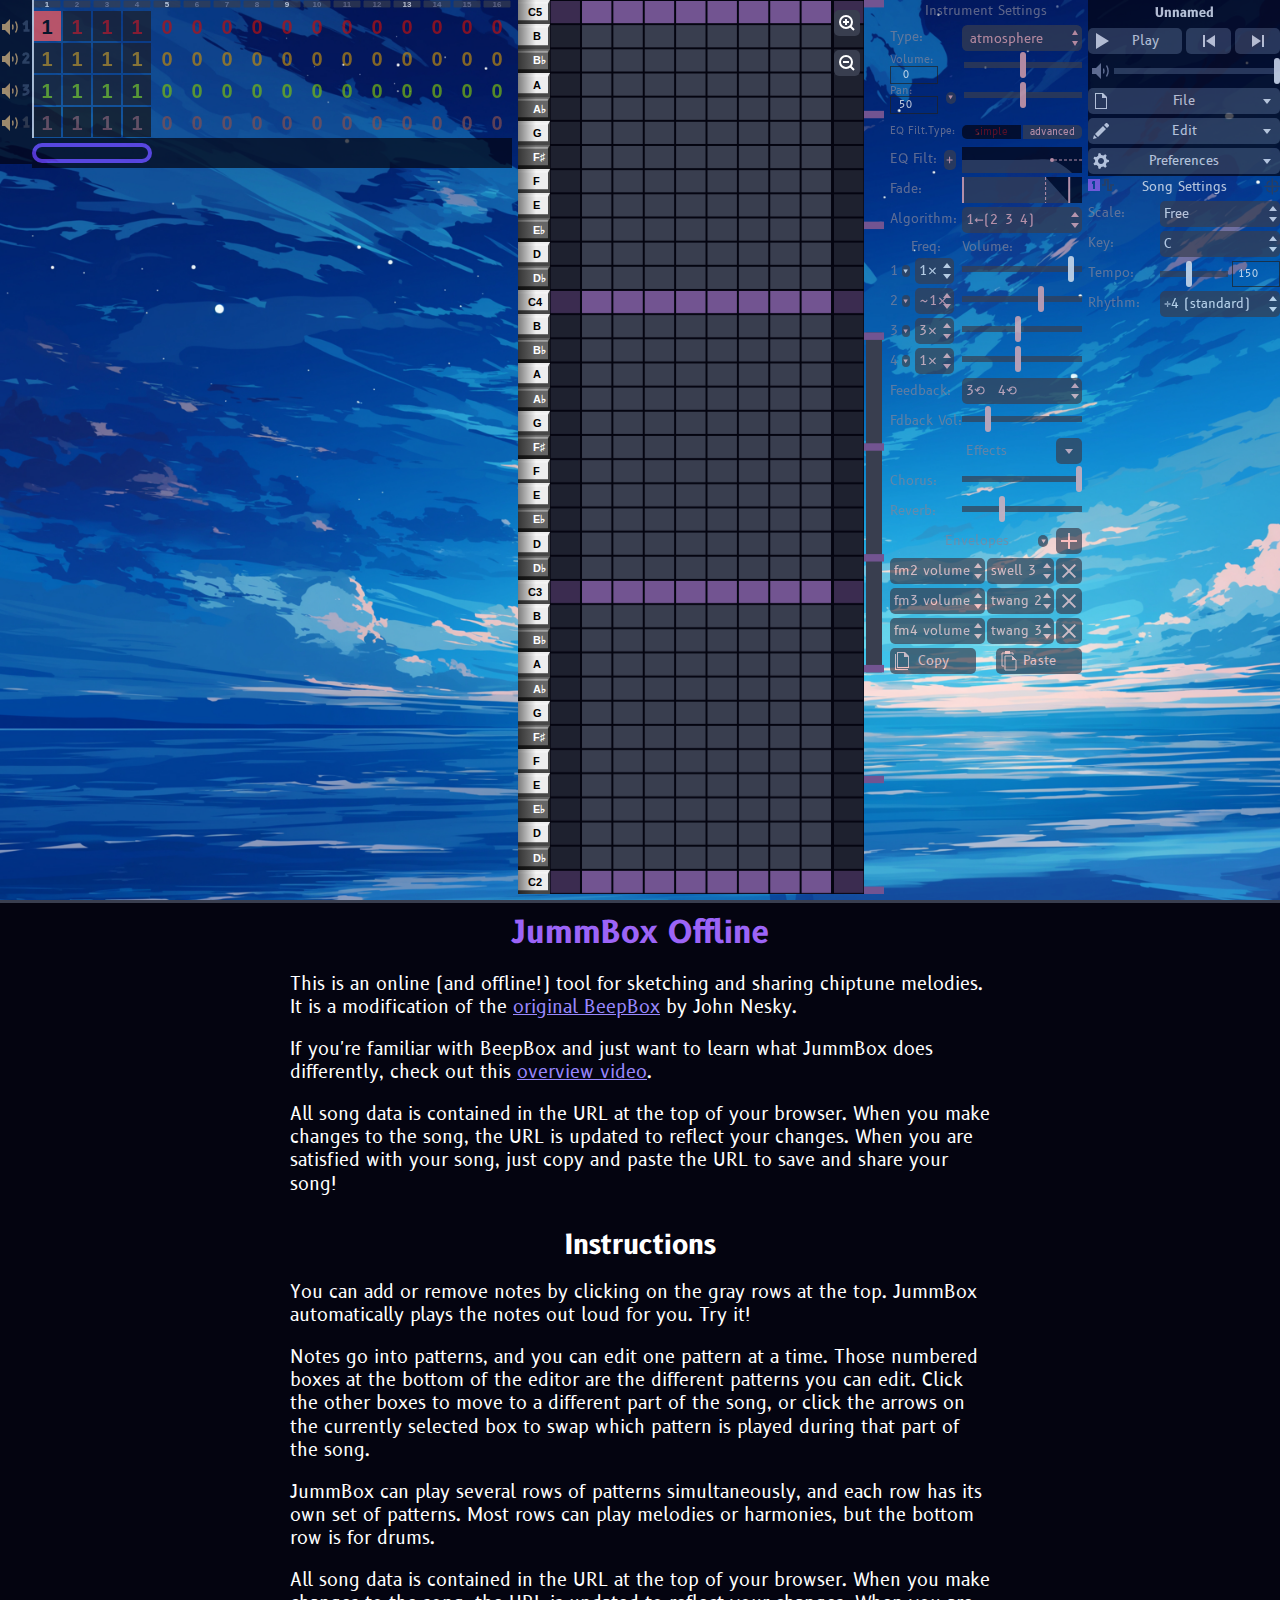
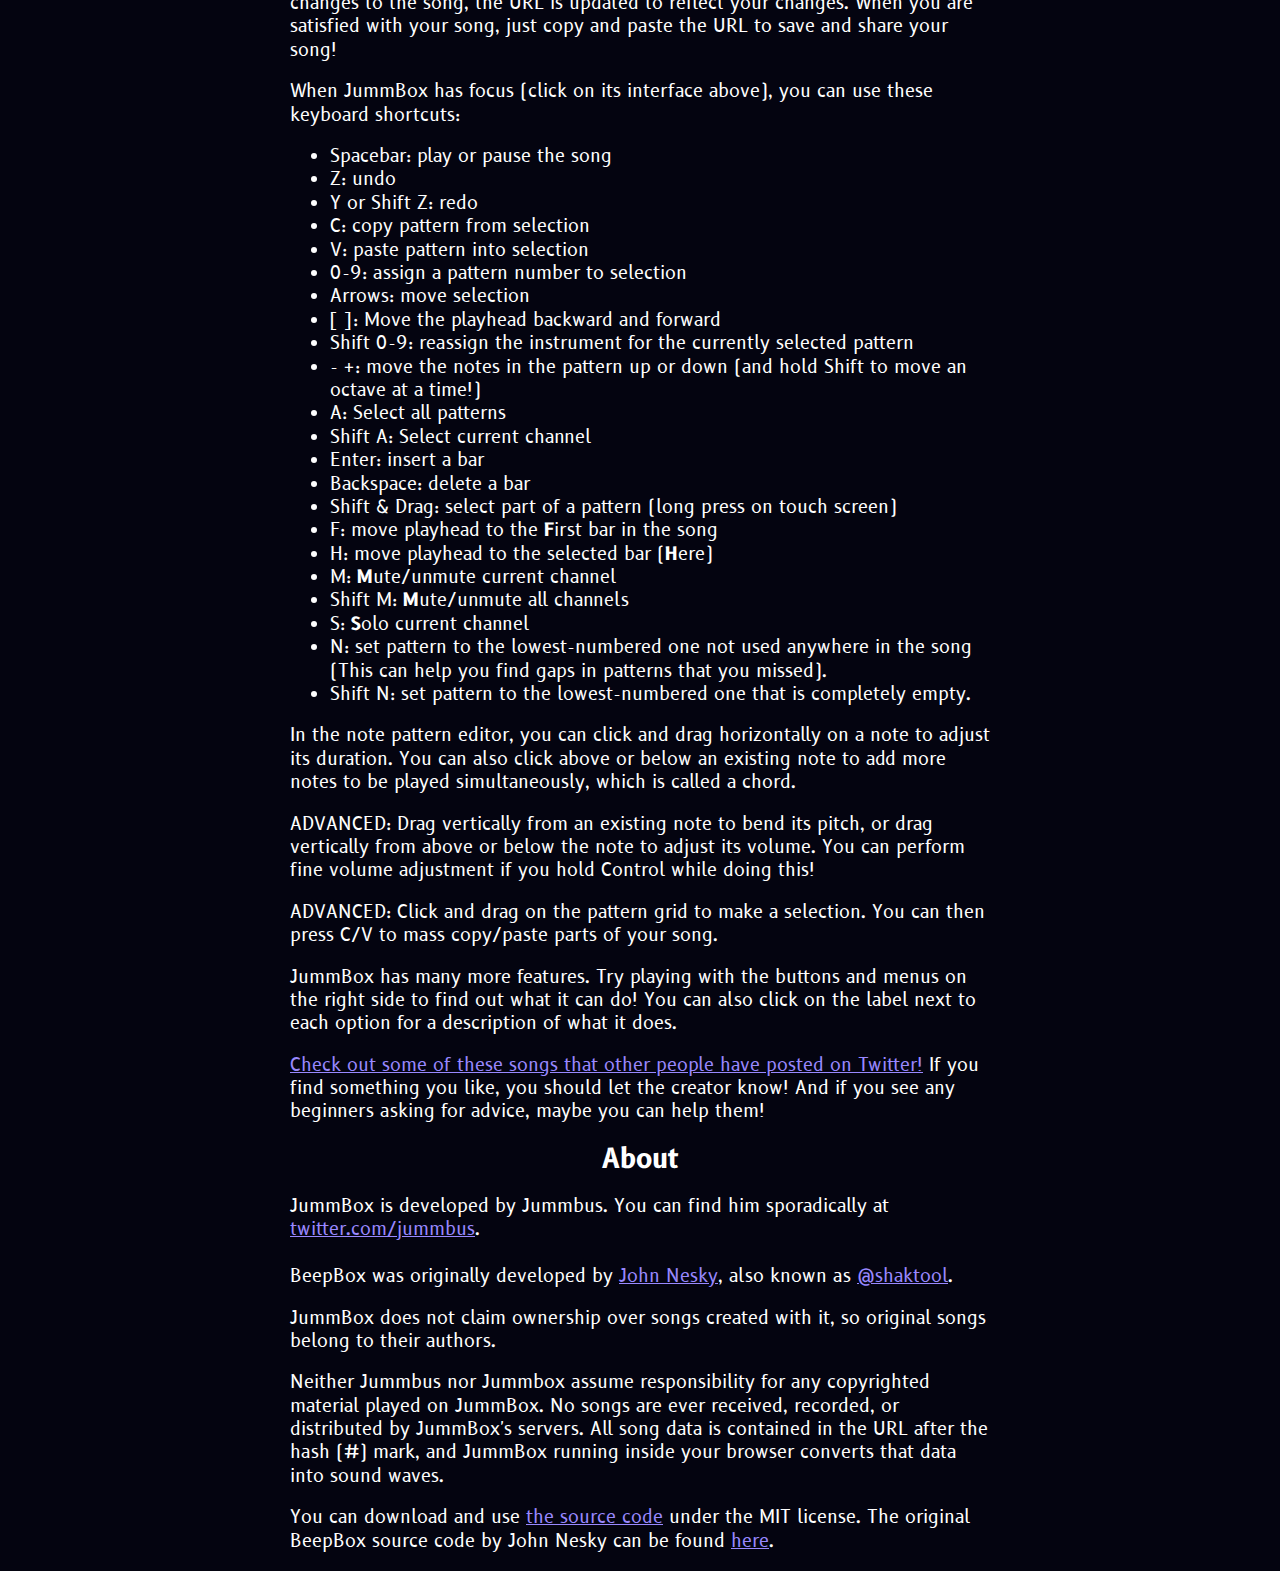
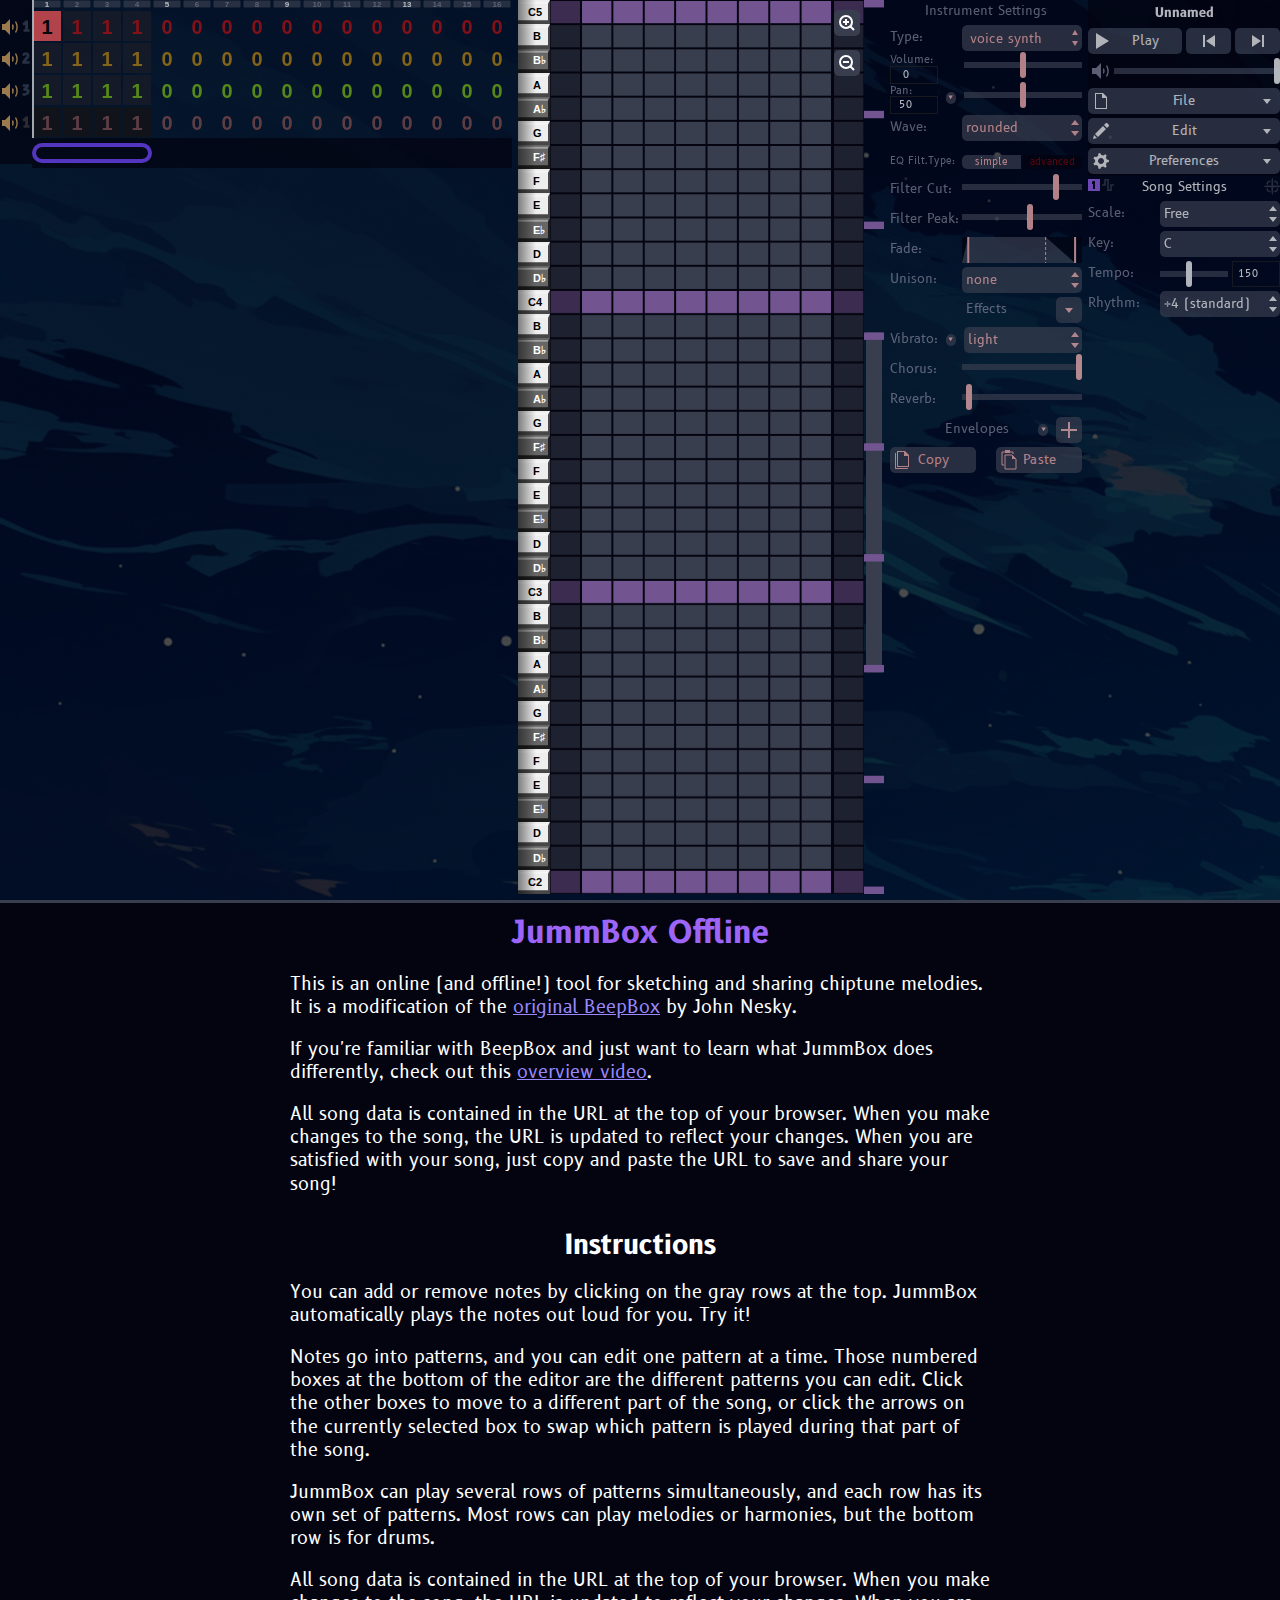
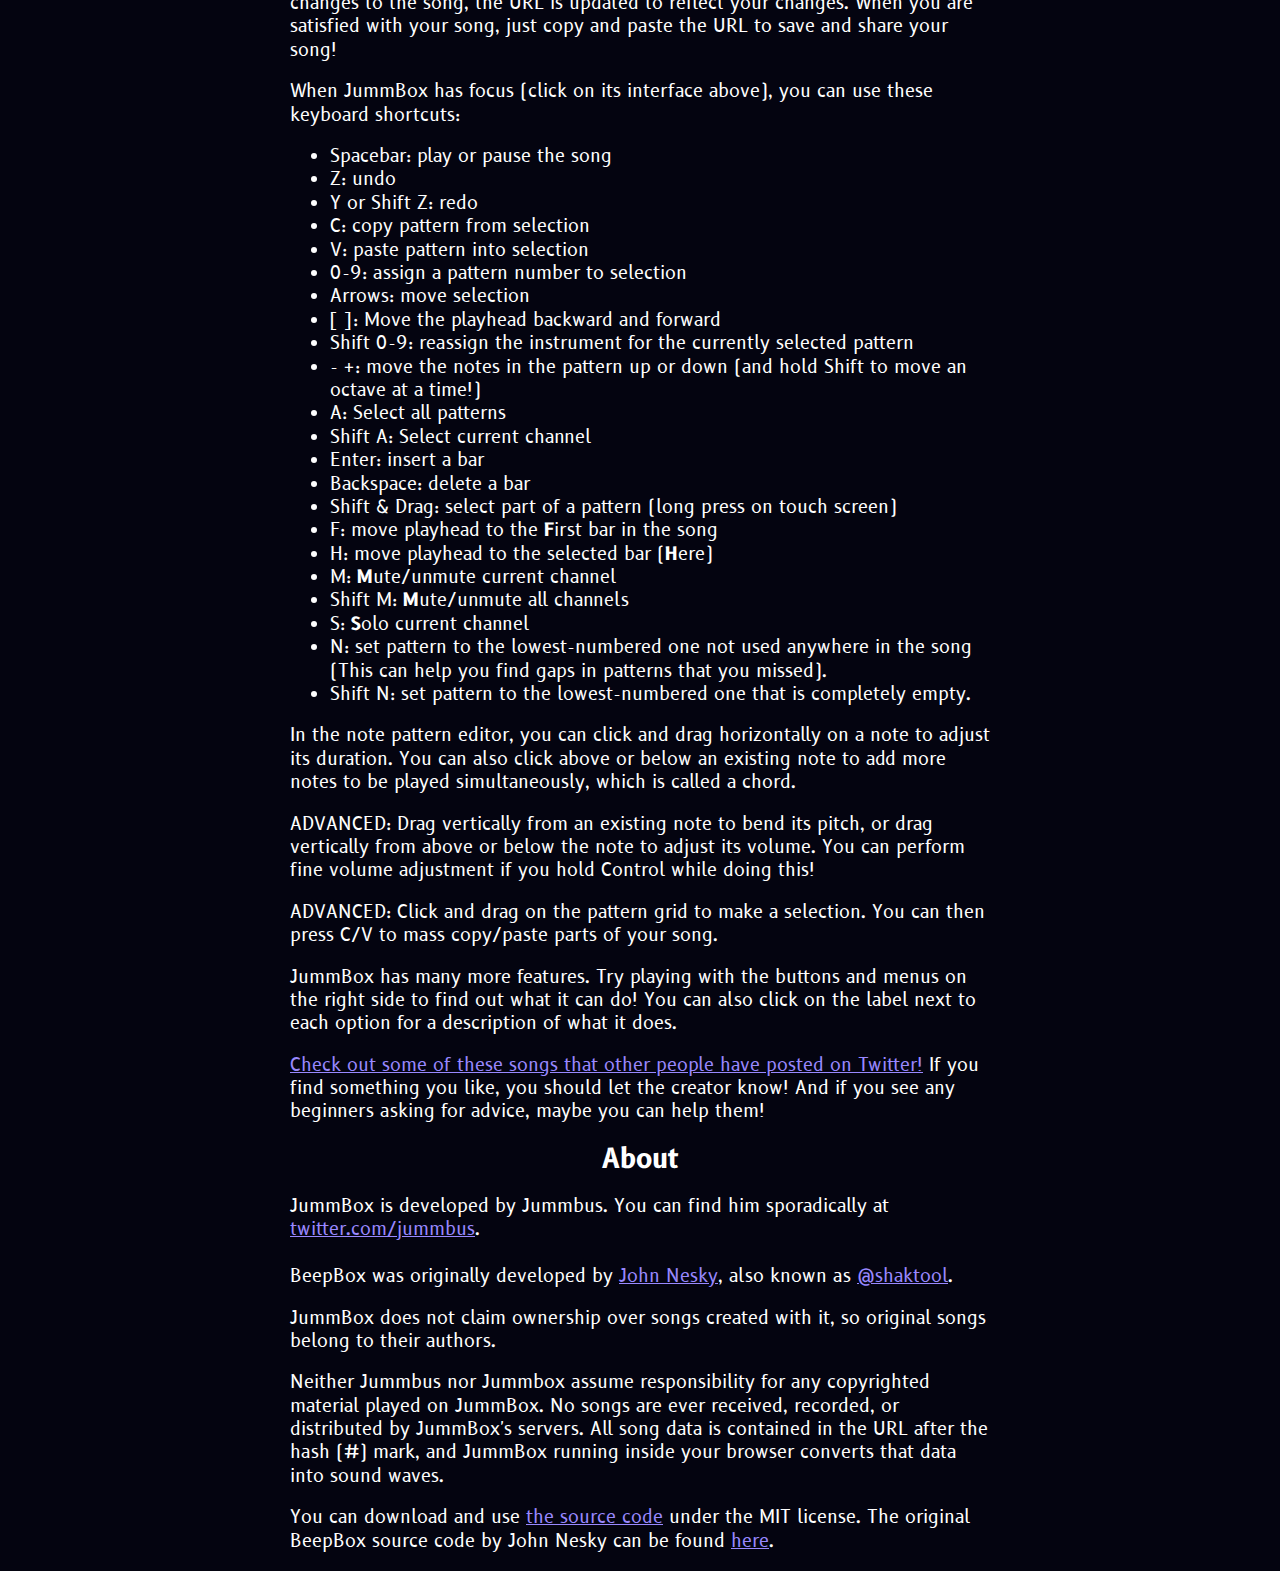
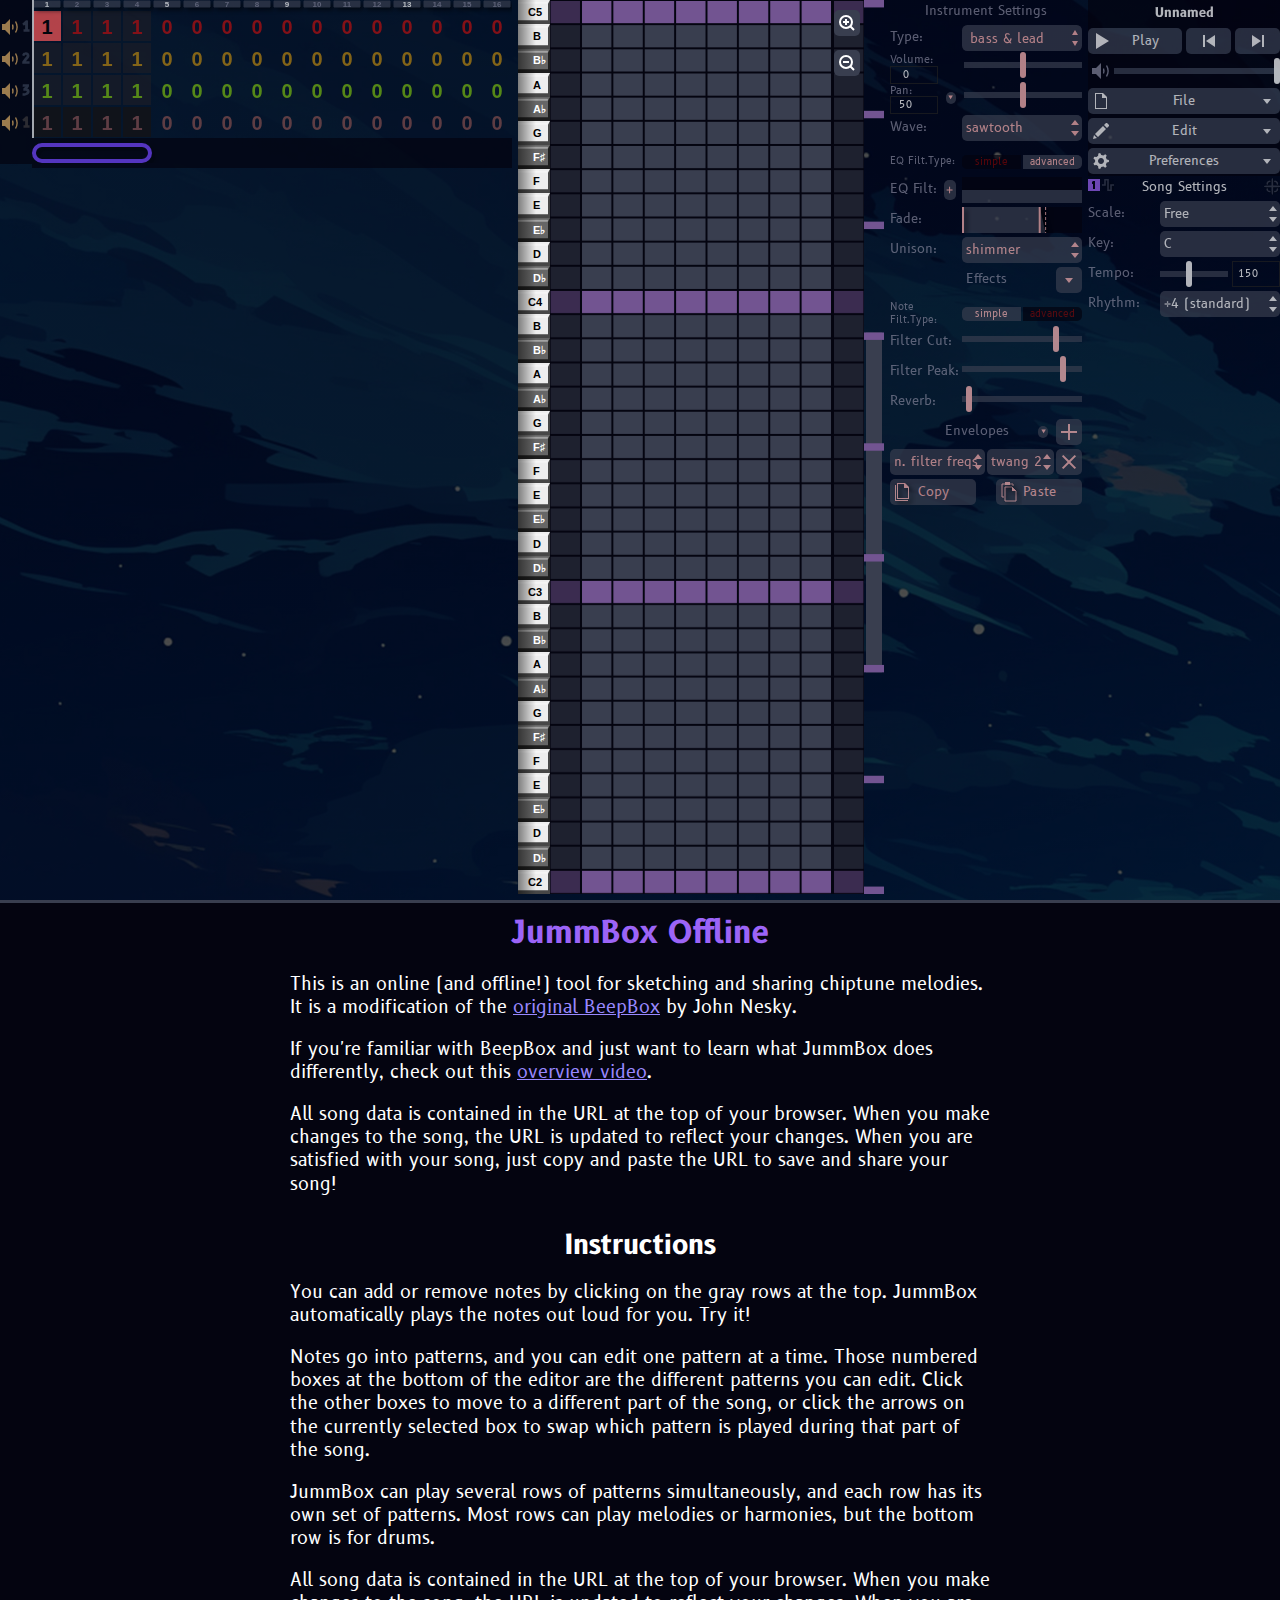
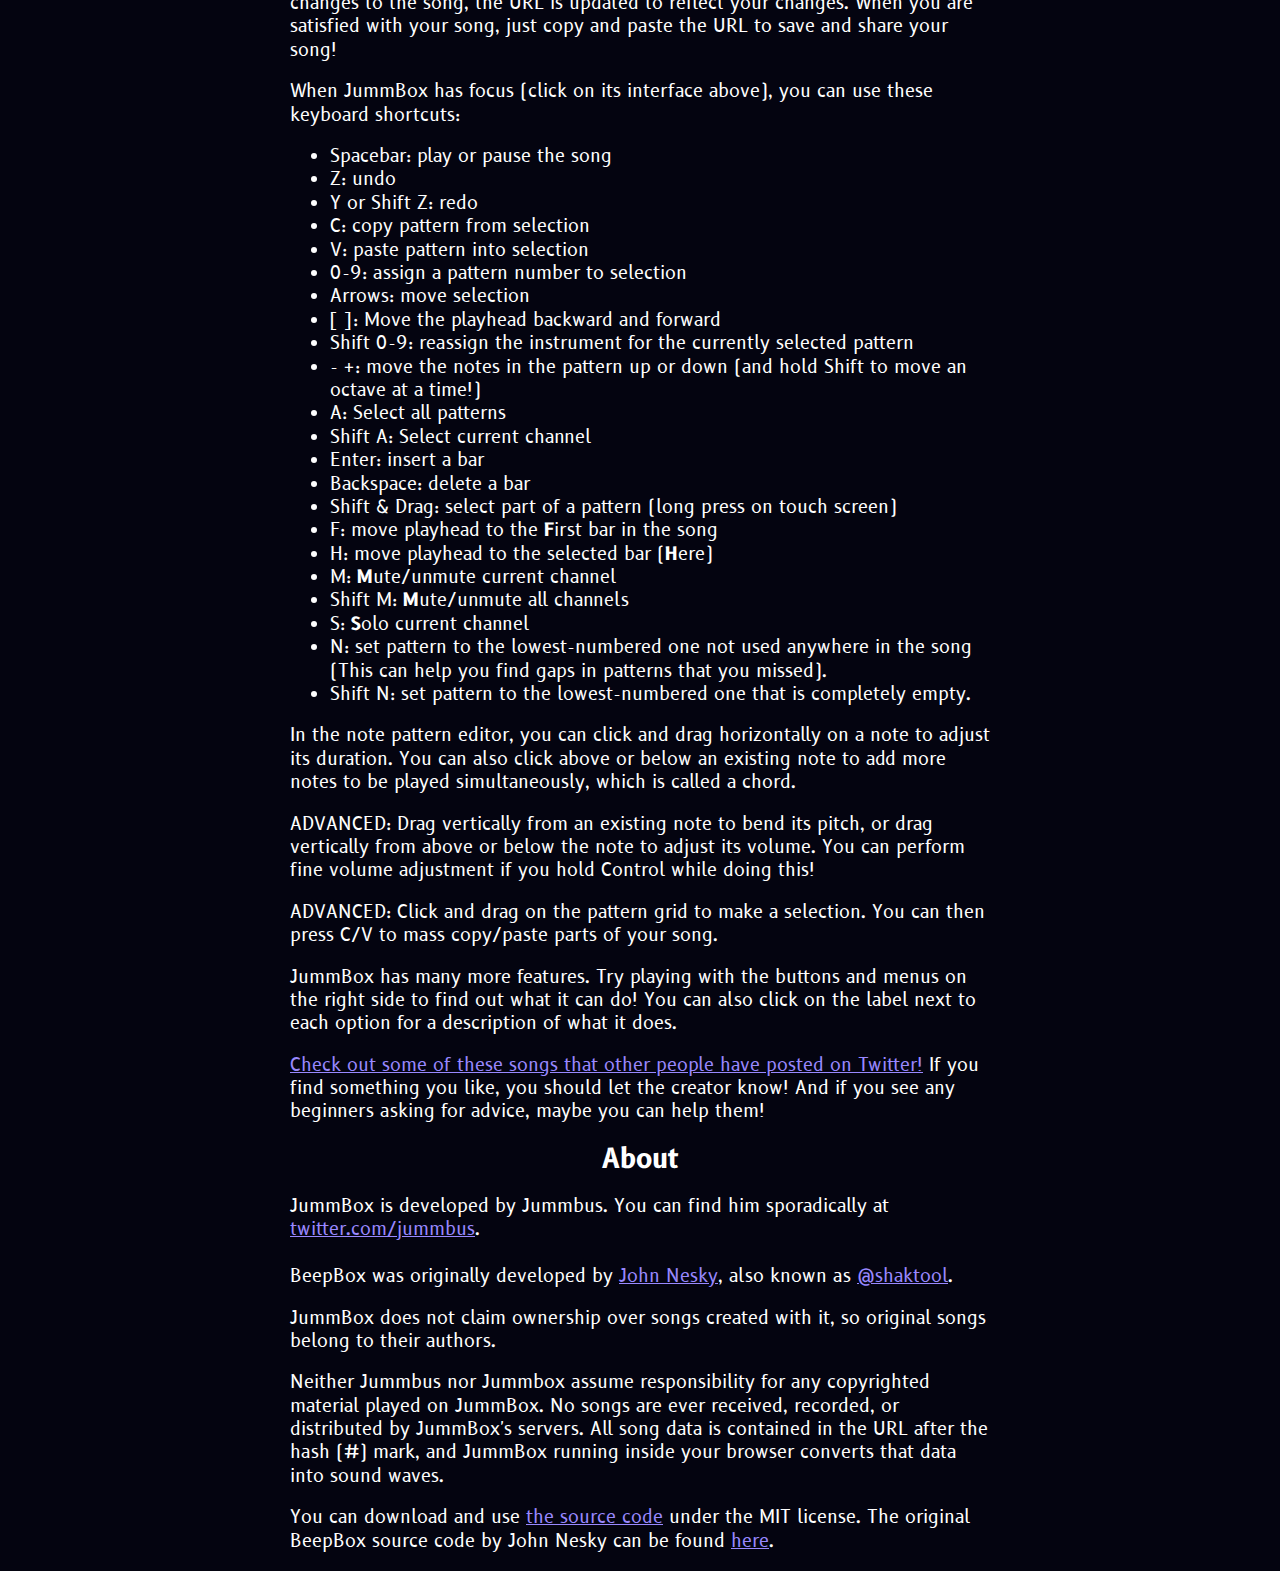
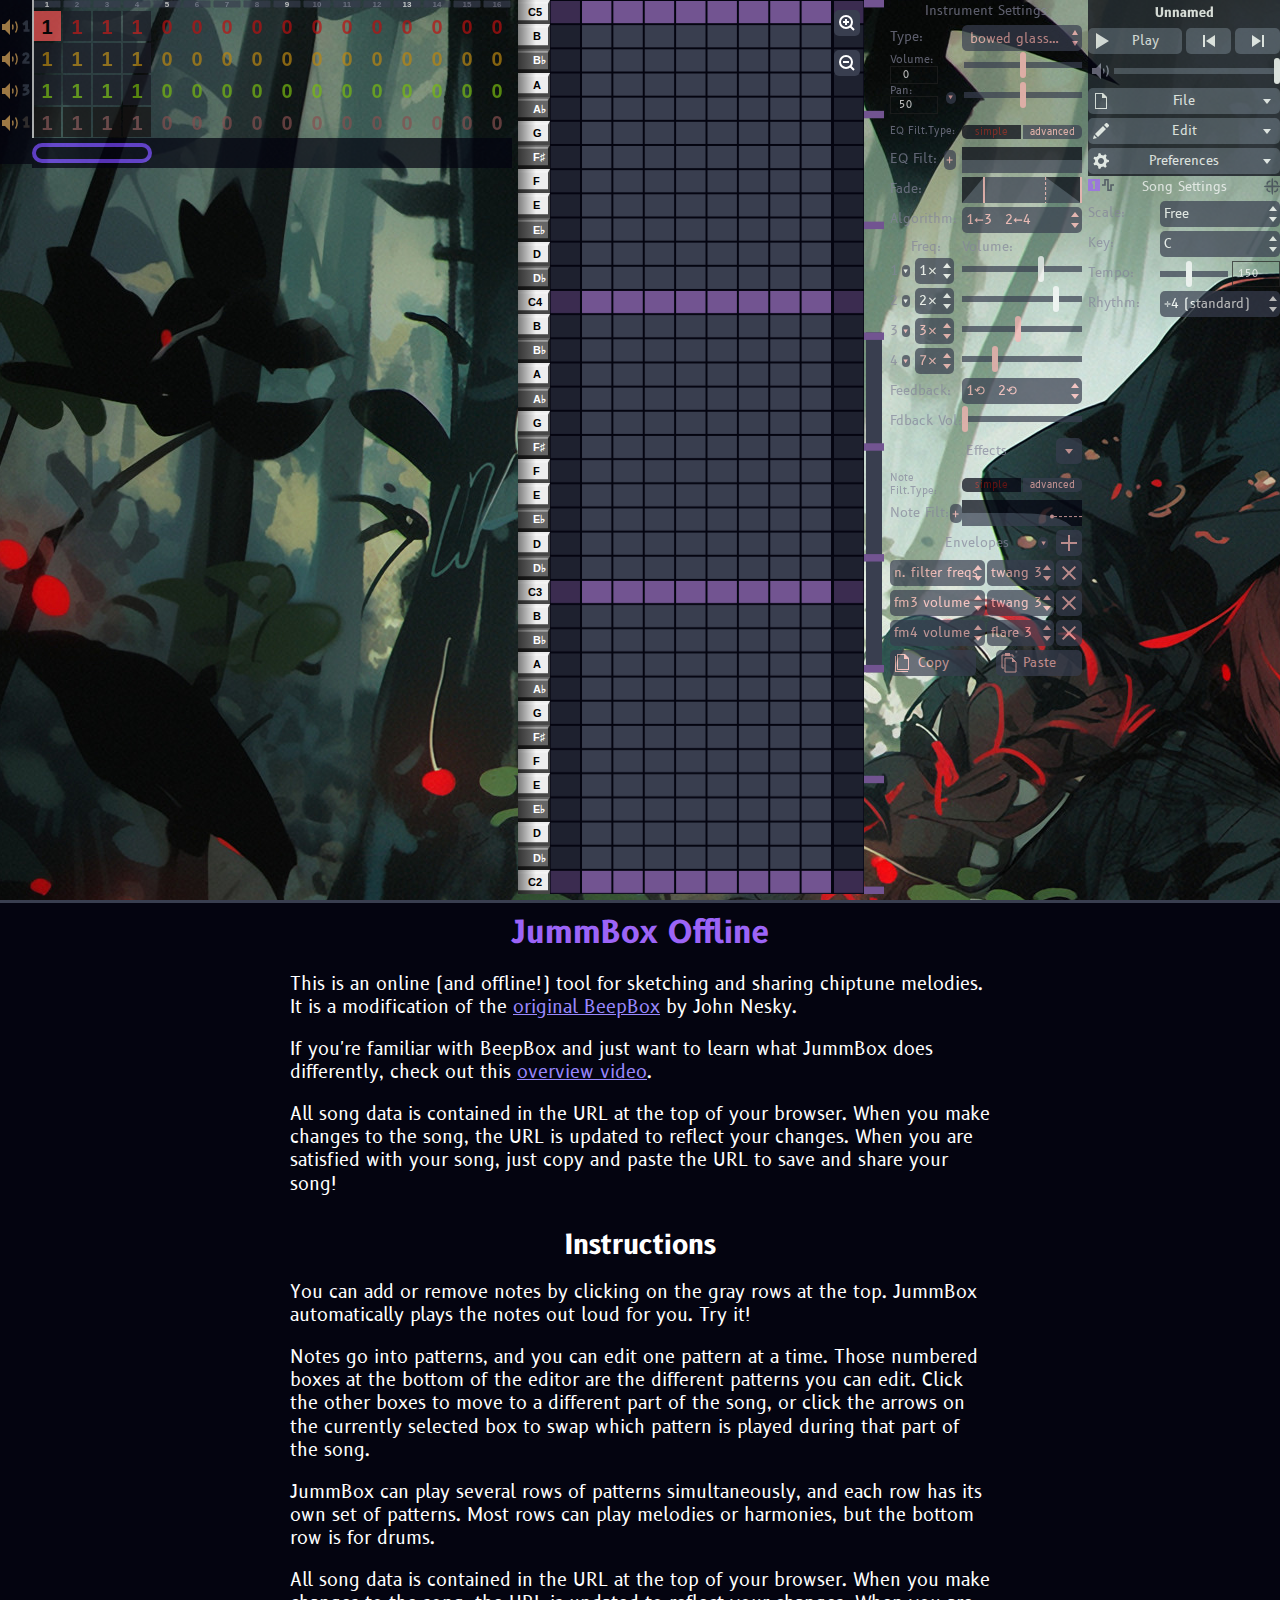
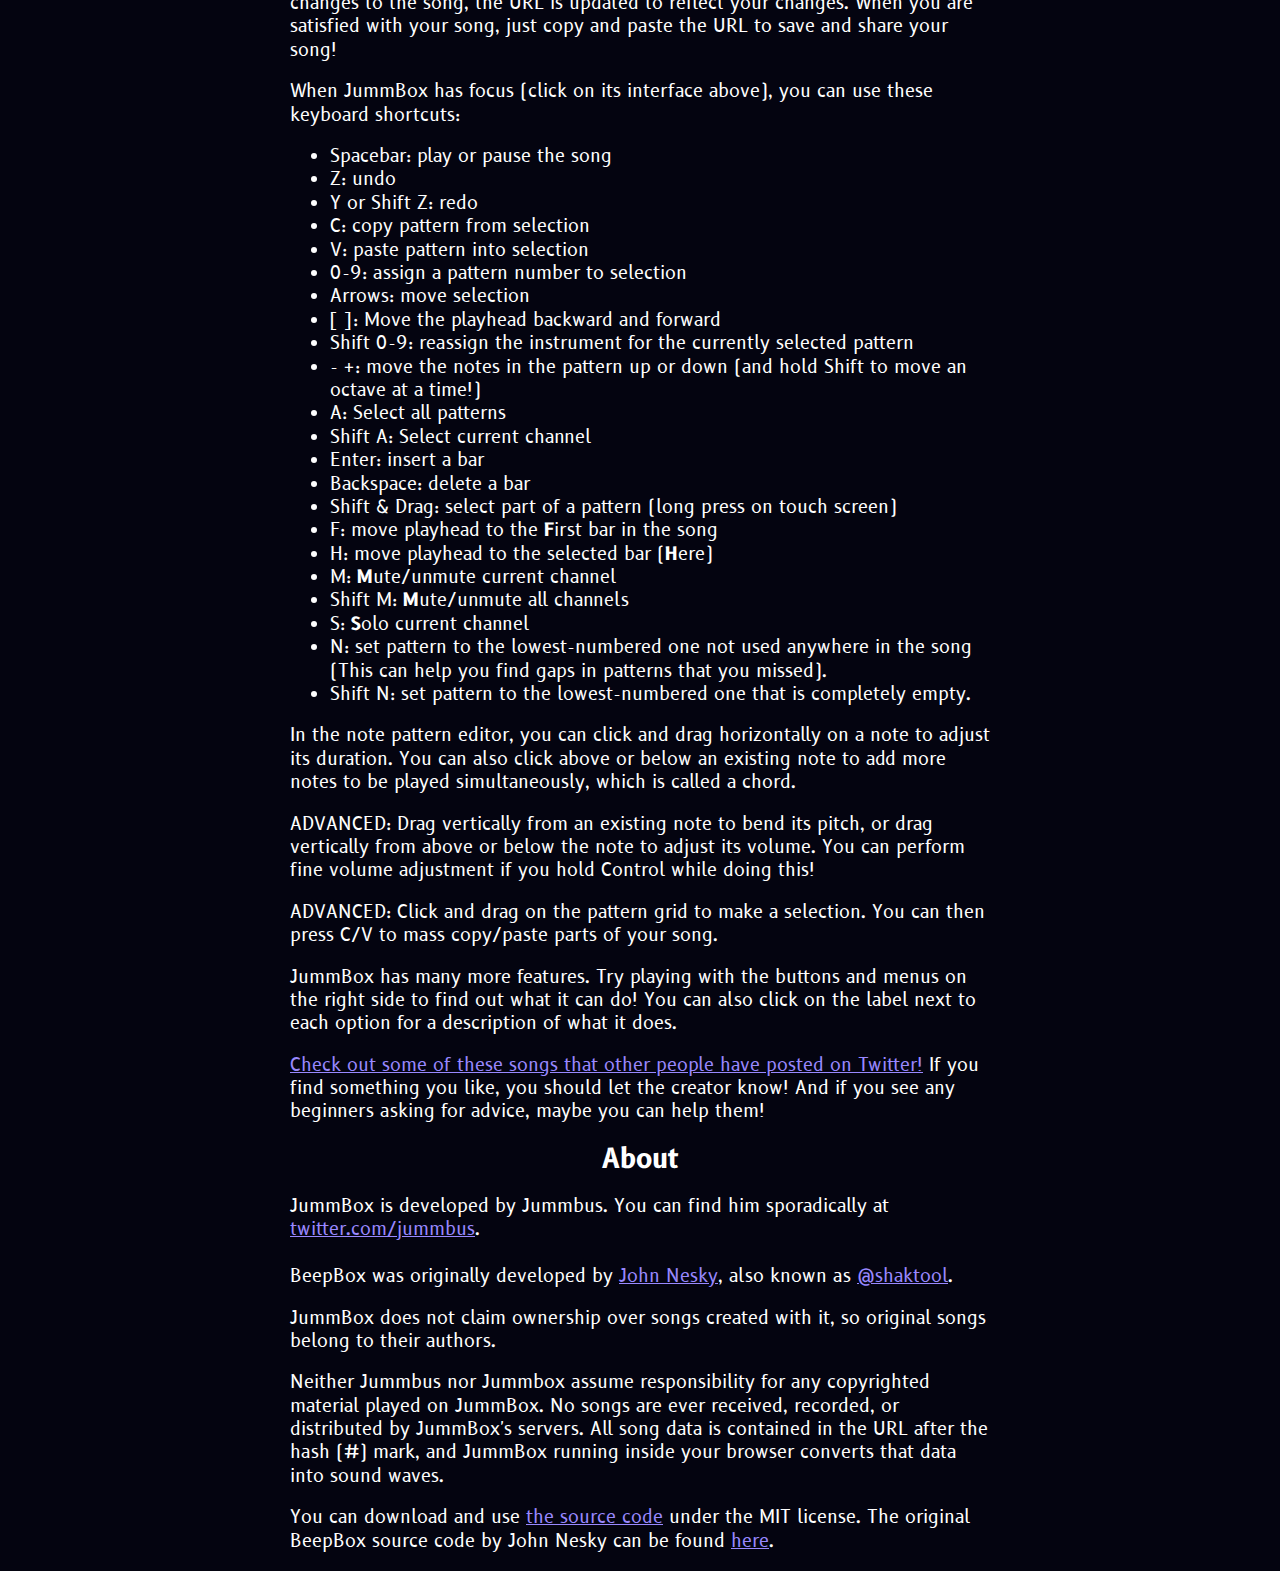
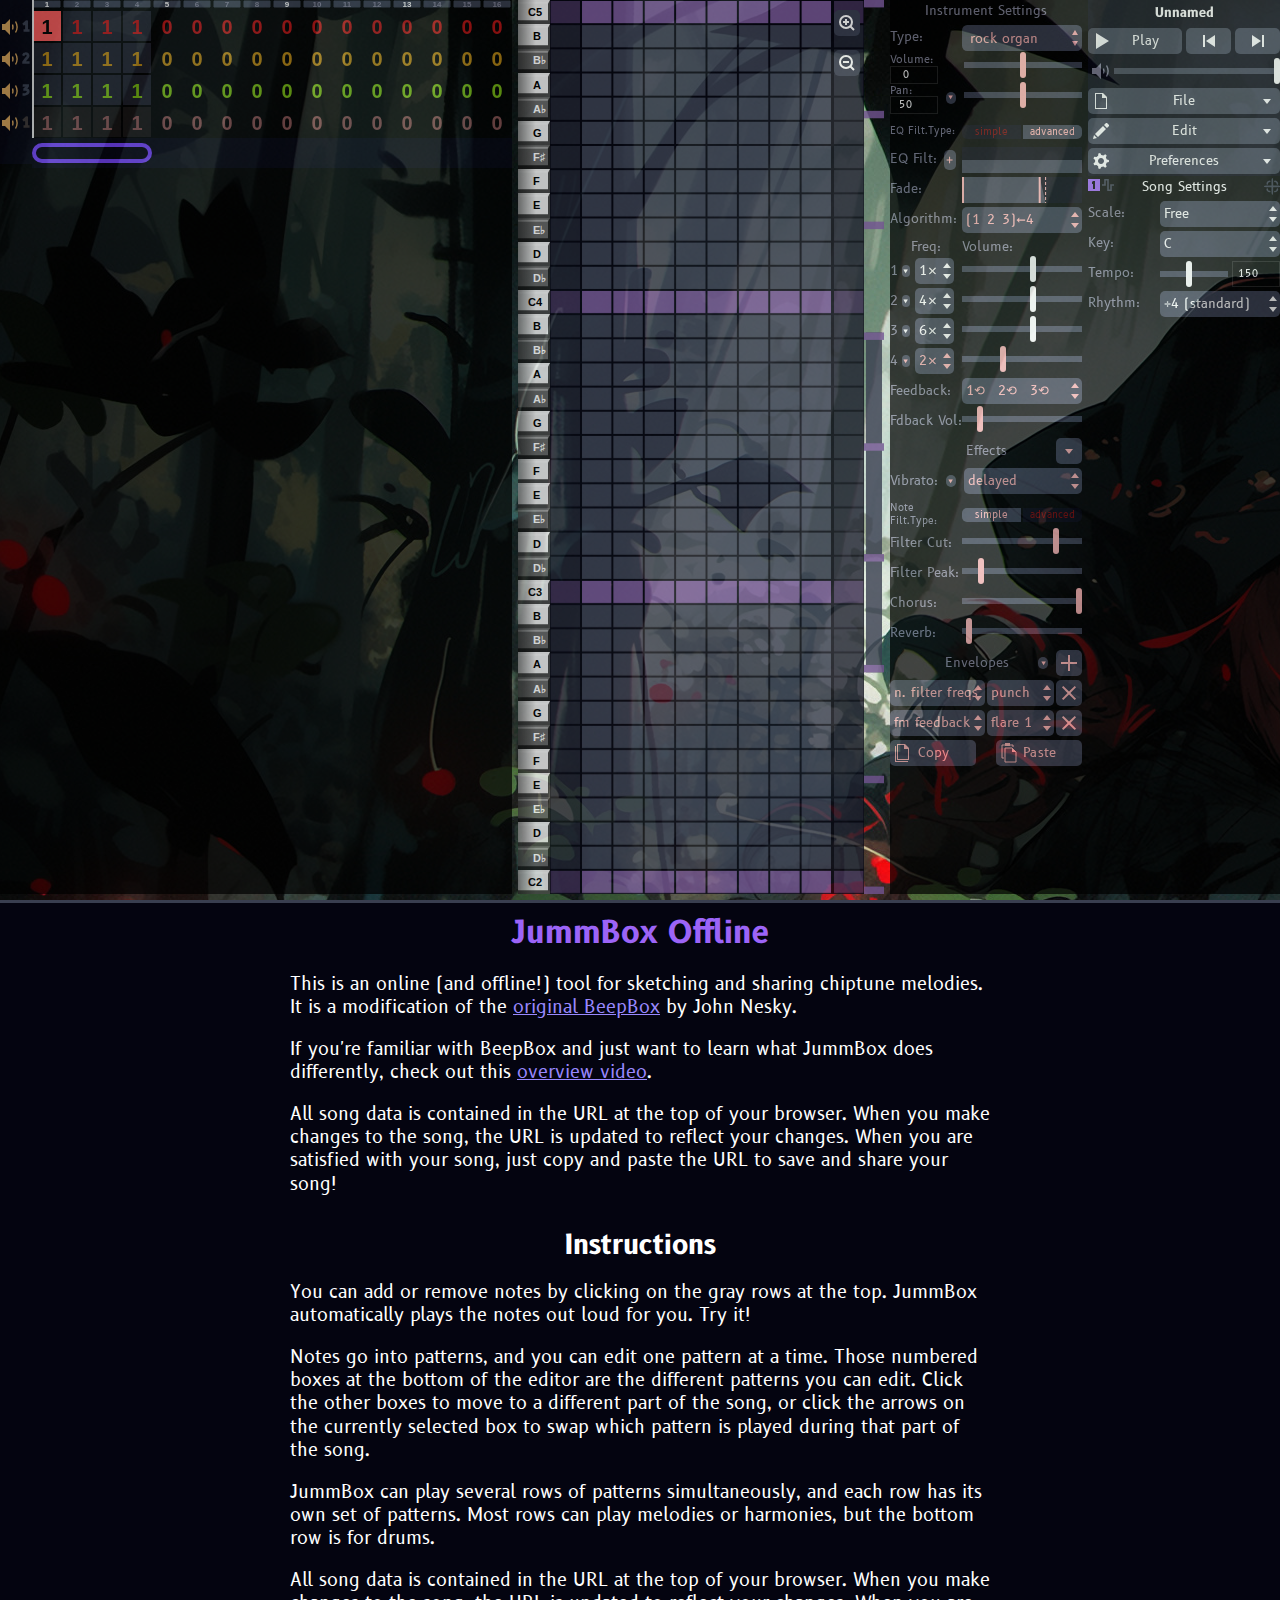
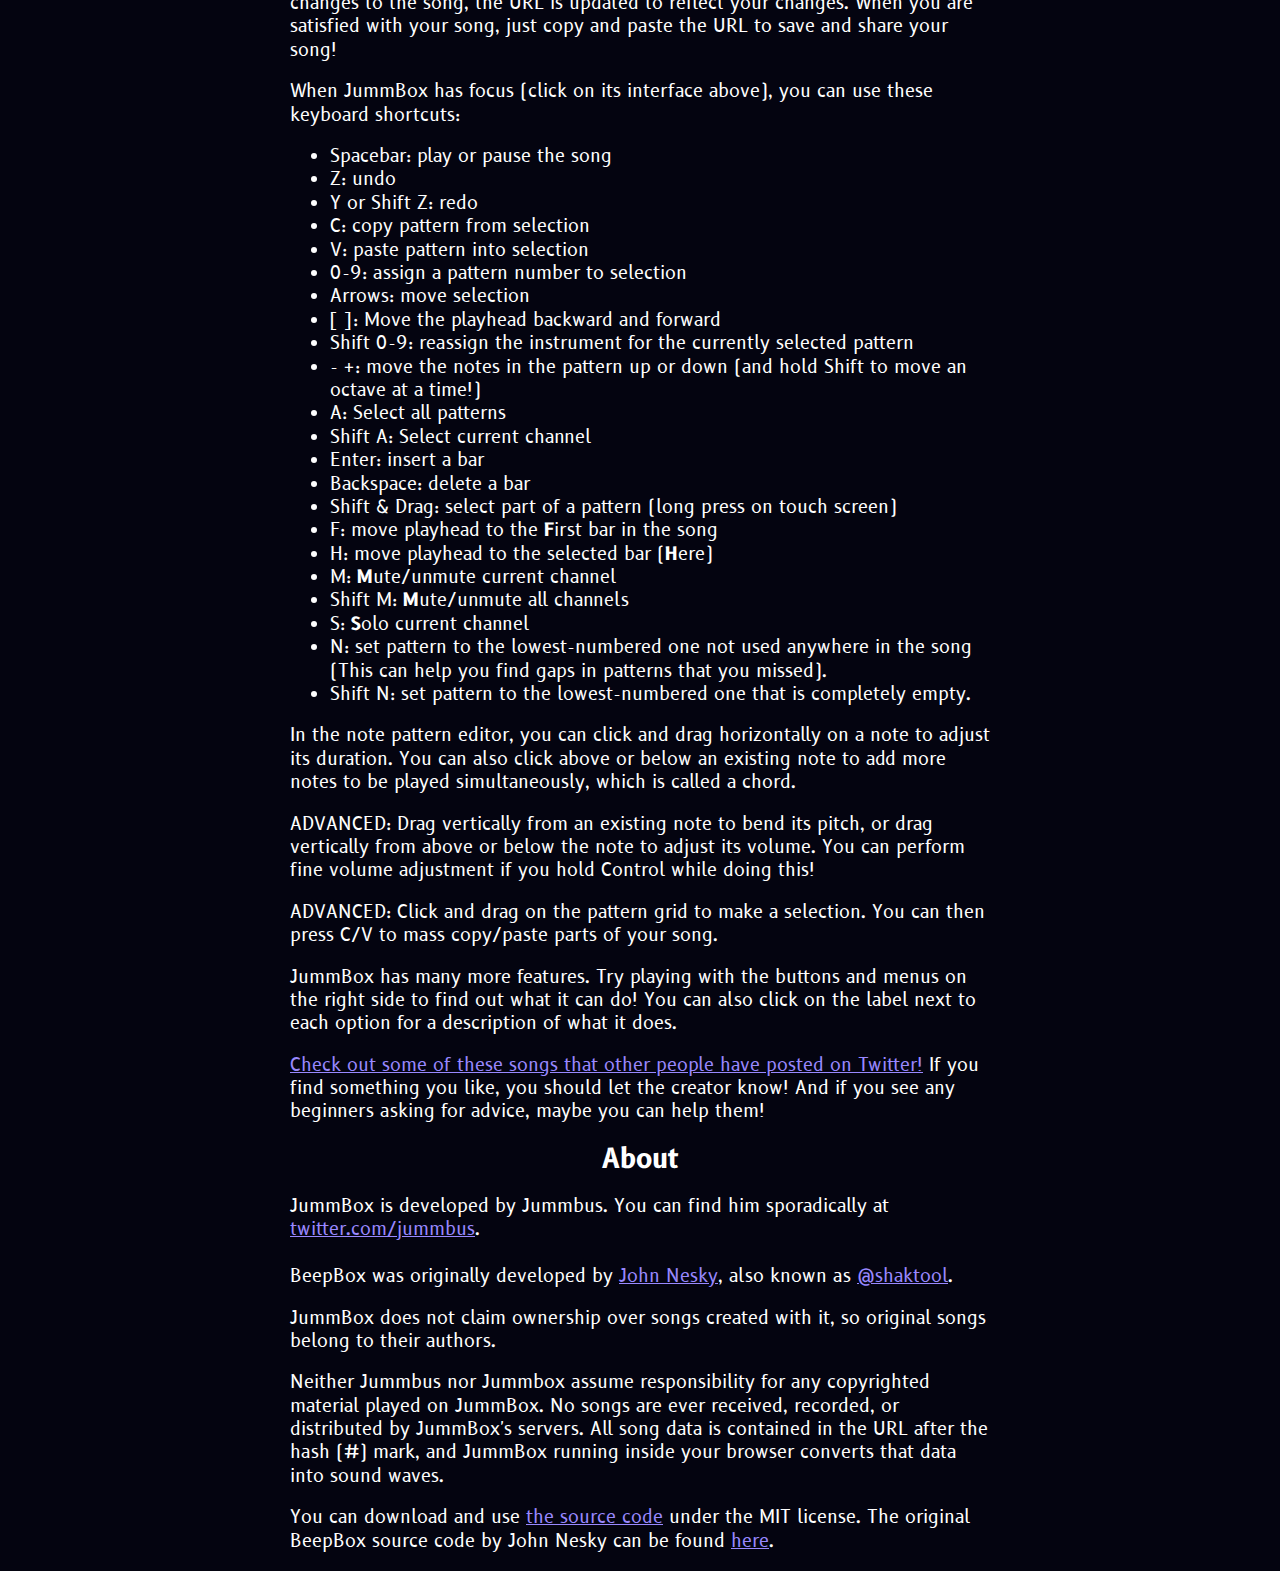
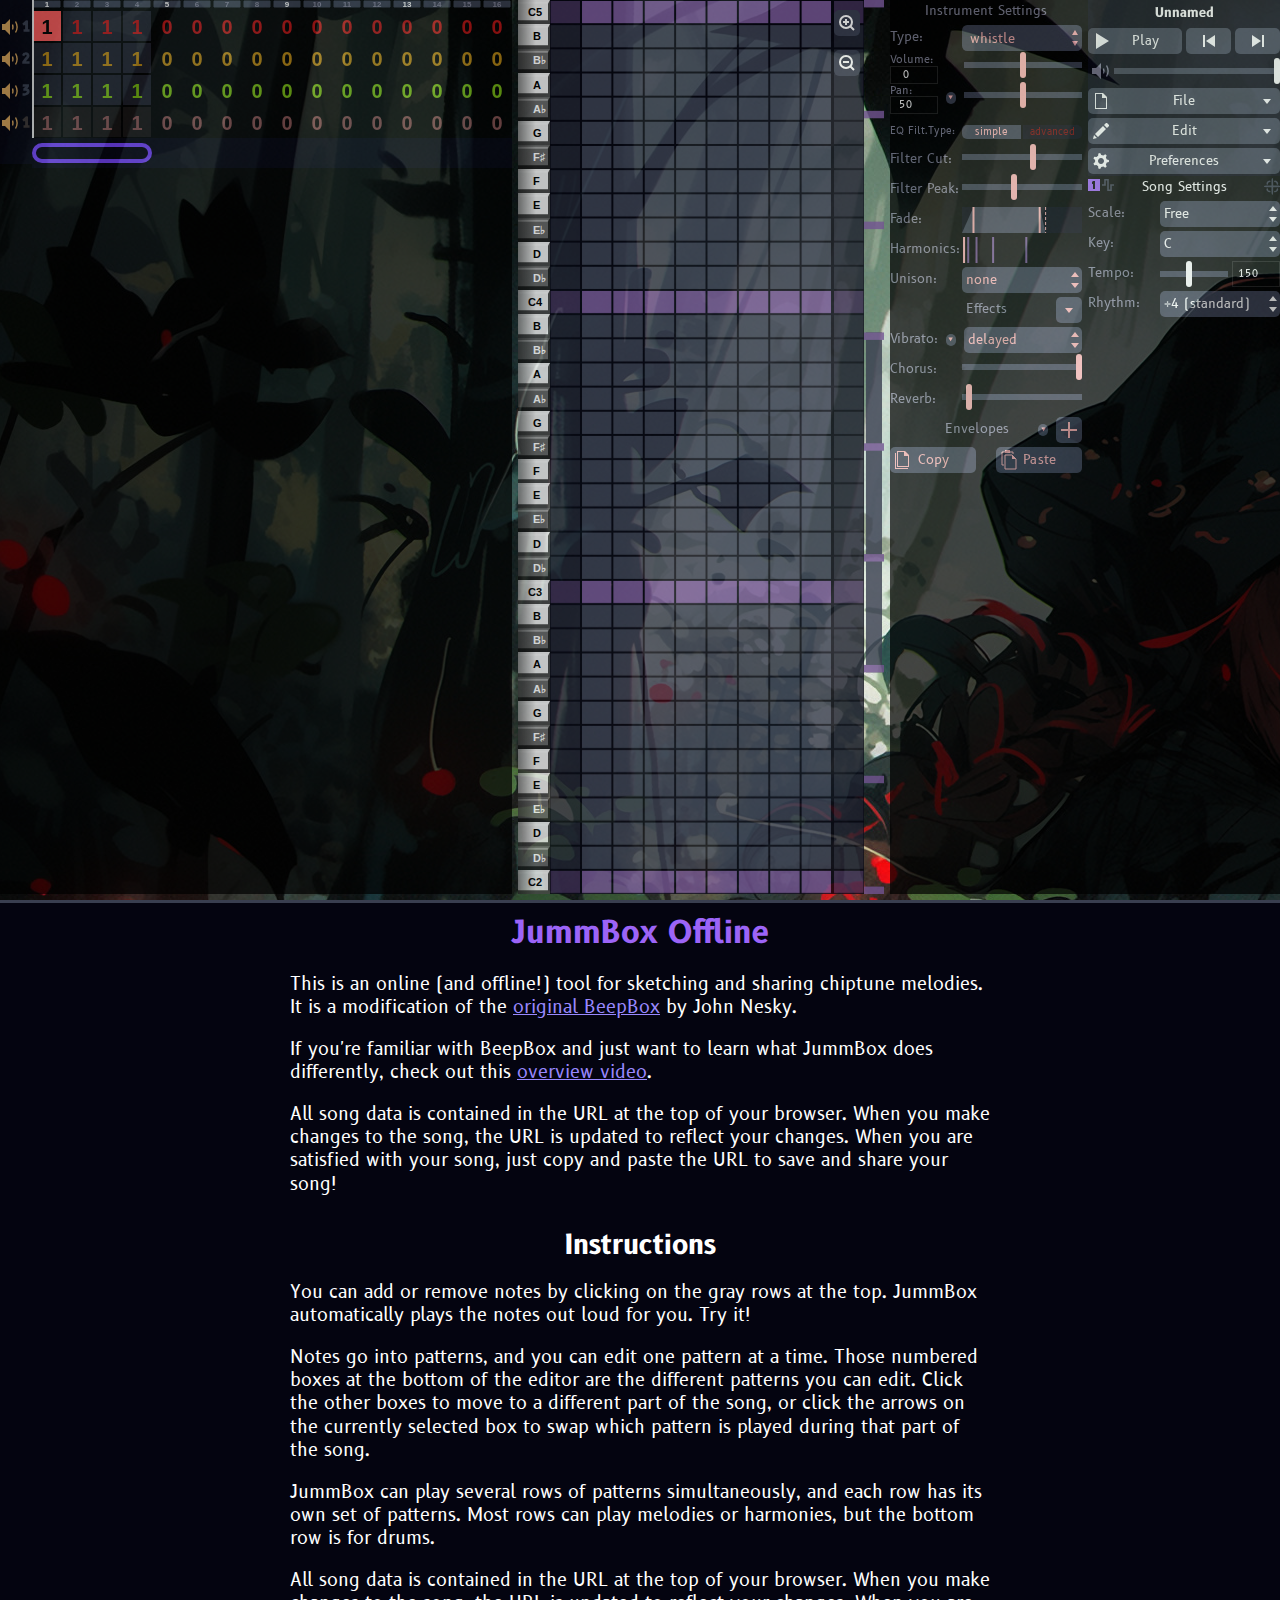
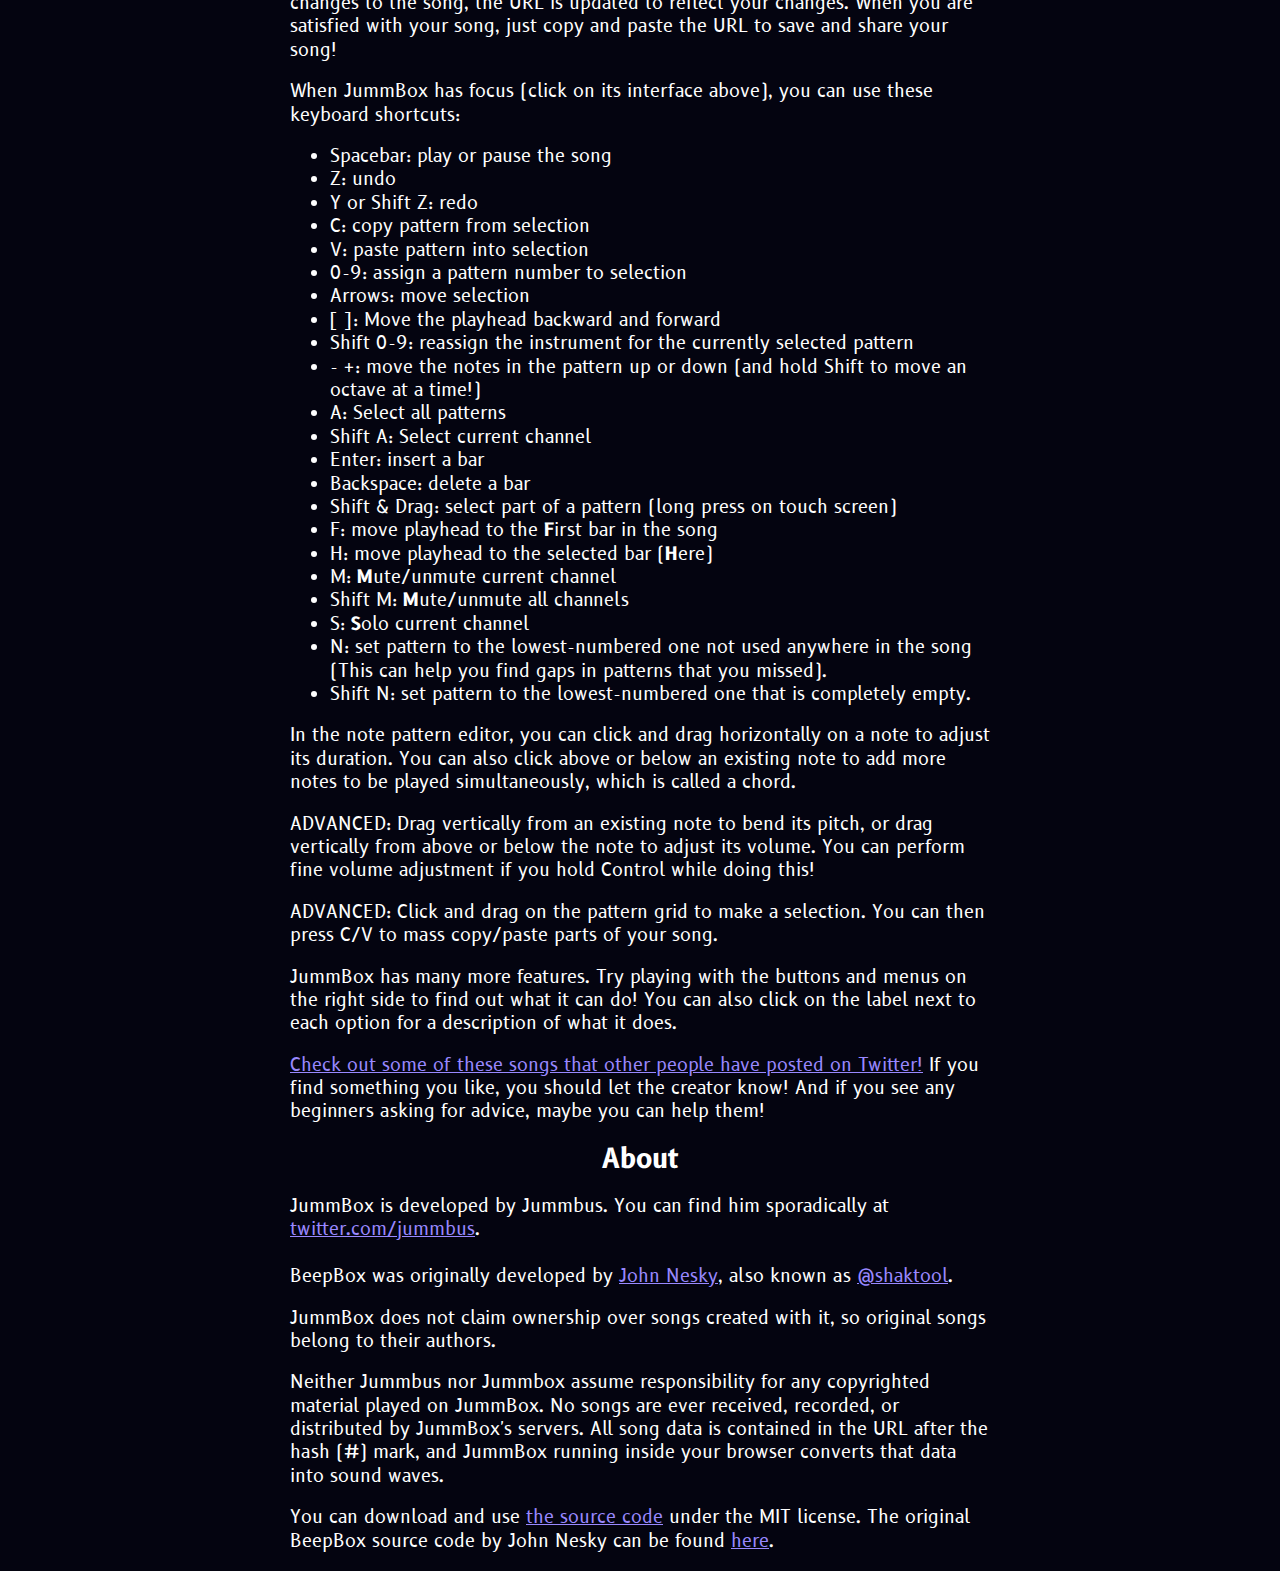
